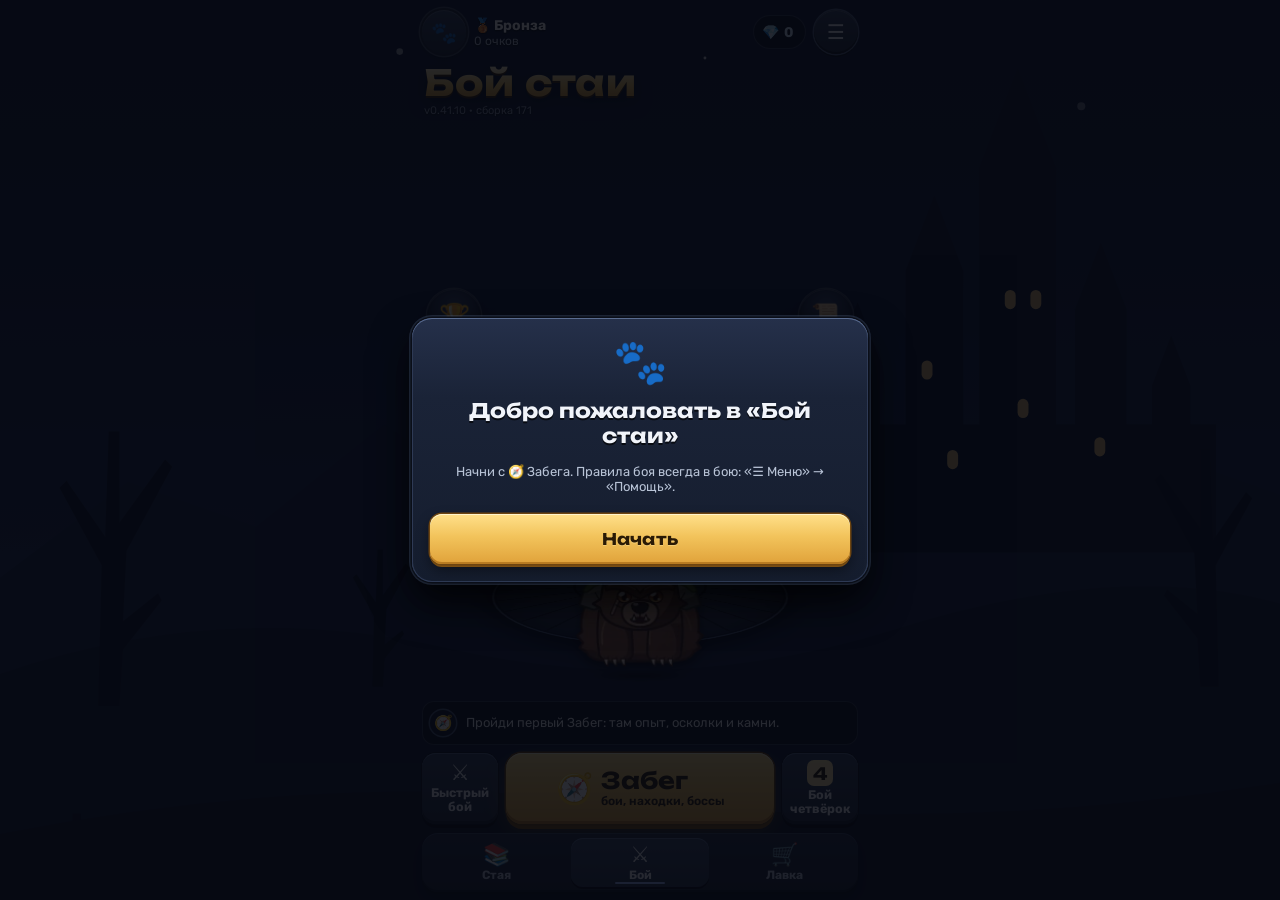
==== docs/index.html @ db169148 "Deploy 0.41.10 · сборка 171: battle without lag, normal tile proportions, no step plate (tap the cre" ====
<!doctype html>
<html lang="ru">
<head>
<meta charset="utf-8">
<meta name="viewport" content="width=device-width, initial-scale=1">
<title>Бой стаи</title>
<meta name="apple-mobile-web-app-capable" content="yes">
<meta name="mobile-web-app-capable" content="yes">
<meta name="apple-mobile-web-app-status-bar-style" content="black">
<meta name="apple-mobile-web-app-title" content="Бой стаи">
<meta name="theme-color" content="#16233a">
<link rel="apple-touch-icon" href="apple-touch-icon.png">
<link rel="manifest" href="manifest.webmanifest">
</head>
<body>
<title>Бой стаи</title>
<link rel="preconnect" href="https://fonts.googleapis.com">
<link rel="stylesheet" href="https://fonts.googleapis.com/css2?family=Unbounded:wght@500;700&family=Rubik:wght@400;500;600&display=swap">
<style>
/* Layout: one phone-width column; enemy grid on top, yours below, hand and actions at the bottom */
:root{
  --bg:#131C28; --panel:#1A2535; --panel2:#223047; --line:#2F3F58;
  --fg:#EDEFF2; --mut:#9AA3AE; --gold:#E9C46A; --gold-ink:#2A2110;
  --fire:#F0603A; --water:#3A8CF5; --earth:#B98A4E; --air:#8FD8F2; --light:#F7CF5A; --dark:#8A4DF0; --nature:#E6E0D0; --zap:#E2295F;
  --enemy:#D0606F; --ally:#5FB38E; --hit:#FF6B5B; --heal:#7EE08A; --plan:#E9C46A;
  --display:"Unbounded","Rubik",system-ui,sans-serif;
  --body:"Rubik",system-ui,-apple-system,"Segoe UI",sans-serif;
  color-scheme:dark;
}
html,body{background:var(--bg);color:var(--fg)}
body{font-family:var(--body);font-size:14px;padding-inline:12px;padding-block:10px 24px}
#app{max-width:460px;margin:0 auto;display:flex;flex-direction:column;gap:8px}
button{font:inherit;color:inherit;background:none;border:0;cursor:pointer;-webkit-tap-highlight-color:transparent}
button:focus-visible{outline:2px solid var(--gold);outline-offset:2px}
.top{display:flex;align-items:center;justify-content:space-between;gap:8px}
.title{font-family:var(--display);font-weight:700;font-size:17px;letter-spacing:.02em}
.pill{padding:6px 10px;border-radius:999px;background:var(--panel2);font-size:12px;color:var(--mut)}
.pill.on{background:var(--gold);color:var(--gold-ink);font-weight:600}
.modes{display:flex;gap:6px;flex-wrap:wrap}
.status{display:flex;justify-content:space-between;align-items:center;gap:8px;font-size:13px;color:var(--mut)}
.status b{color:var(--fg);font-weight:600}
.side-bar{display:flex;justify-content:space-between;align-items:center;gap:8px}
.side-name{font-size:12px;text-transform:uppercase;letter-spacing:.08em;color:var(--mut)}
.pool{display:flex;gap:4px;flex-wrap:wrap;justify-content:flex-end;min-width:0}.side-bar .pool .chip{gap:1px;font-size:12px}
.chip{display:inline-flex;align-items:center;gap:3px;font-variant-numeric:tabular-nums;font-weight:600;font-size:13px}

   .d-a{background:var(--air)}
.ei.ei-r{border-radius:50%;transform:scale(.72);background:conic-gradient(var(--fire) 0 12.5%,var(--light) 0 25%,var(--earth) 0 37.5%,var(--nature) 0 50%,var(--air) 0 62.5%,var(--water) 0 75%,var(--dark) 0 87.5%,var(--zap) 0)}

.grid{display:grid;grid-template-columns:repeat(5,1fr);gap:4px;padding:6px;border-radius:12px;background:var(--panel)}
.cell{position:relative;aspect-ratio:1/var(--asp,.9);border-radius:8px;background:var(--panel2);display:flex;align-items:center;justify-content:center;border:1px solid transparent;overflow:hidden}
.cell.valid{border-color:color-mix(in srgb,var(--gold) 60%,transparent)}
.cell.prev{background:color-mix(in srgb,var(--gold) 28%,var(--panel2))}
.cell.planned{box-shadow:inset 0 0 0 2px var(--plan)}
.cell.dest{background:color-mix(in srgb,var(--ally) 30%,var(--panel2));border-color:var(--ally)}
.cell.fl-hit{background:color-mix(in srgb,var(--hit) 55%,var(--panel2))}
.cell.fl-good{background:color-mix(in srgb,var(--heal) 40%,var(--panel2))}
.cell.fl-move{background:color-mix(in srgb,var(--air) 35%,var(--panel2))}
.pns{position:absolute;top:2px;left:2px;display:flex;gap:1px;z-index:3;pointer-events:none}.pn{min-width:13px;height:13px;border-radius:7px;background:var(--gold);color:#131C28;font-size:9px;font-weight:800;line-height:13px;text-align:center;box-shadow:0 1px 2px #0008}
.pet{display:flex;flex-direction:column;align-items:center;gap:2px;width:100%;padding:2px}
.av{width:32px;height:32px;border-radius:50%;display:flex;align-items:center;justify-content:center;font-size:19px;line-height:1;border:2px solid transparent}

.cell.sel .av{box-shadow:0 0 0 3px var(--gold)}
.pname{font-size:9px;color:var(--mut);white-space:nowrap;line-height:1}
.hp{width:86%;height:5px;border-radius:3px;background:#0C121B;overflow:hidden}
.hp i{display:block;height:100%;background:var(--ally)}
.enemyg .hp i{background:var(--enemy)}
.hpn{font-size:9px;font-variant-numeric:tabular-nums;line-height:1}

.bd{font-size:9px;font-weight:700;padding:0 3px;border-radius:4px}
.bd.st{background:#2A2F45;padding:0 1px}
.bd.au{background:#3E5A4C;color:#CFEFDD}
.bd.sh{background:#5A6C86} .bd.fr{background:#7FC3E8;color:#0C1A26}
.grid{background:radial-gradient(120% 90% at 50% 0%,#1F3A2E 0%,var(--panel) 70%)}
.grid.enemyg{background:radial-gradient(120% 90% at 50% 100%,#3A2230 0%,var(--panel) 70%)}
.cell{background:radial-gradient(90% 80% at 50% 35%,#26354A 0%,var(--panel2) 75%)}
.cell .av{box-shadow:0 3px 0 #0006;animation:bob 2.4s ease-in-out infinite}
@keyframes bob{0%,100%{transform:translateY(0)}50%{transform:translateY(-2px)}}
.cell .av.shd{box-shadow:0 0 0 3px #7FB8FF88,0 0 10px 2px #7FB8FF66,0 3px 0 #0006}
.cell .av.frz{filter:saturate(.4) brightness(1.15);box-shadow:0 0 0 3px #BFE8FF,0 0 12px #BFE8FFAA}
.cell.shk{animation:shk .35s ease-in-out}
@keyframes shk{0%,100%{transform:translateX(0)}20%{transform:translateX(-4px)}40%{transform:translateX(4px)}60%{transform:translateX(-3px)}80%{transform:translateX(2px)}}
.trap{animation:tp 1.4s ease-in-out infinite}
@keyframes tp{0%,100%{opacity:.75;transform:scale(1)}50%{opacity:1;transform:scale(1.18)}}
.card:not(.dis):not(.pl):not(.burned){box-shadow:0 0 0 1px color-mix(in srgb,var(--pc) 35%,transparent),0 4px 10px #0005}
.card.new{animation:cin .35s ease-out backwards}
@keyframes cin{from{transform:translateY(24px) scale(.85);opacity:0}}
#fxl{position:fixed;inset:0;pointer-events:none;z-index:30;overflow:hidden}
#fxl .fx-pj{position:absolute;width:14px;height:14px;margin:-7px 0 0 -7px;border-radius:50%;box-shadow:0 0 10px 4px currentColor;background:#fff}
#fxl .fx-num{position:absolute;transform:translate(-50%,-50%);font:800 22px var(--display,sans-serif);text-shadow:0 2px 0 #000,0 0 6px #000}
#fxl .fx-pt{position:absolute;width:6px;height:6px;margin:-3px 0 0 -3px;border-radius:50%}
#fxl .ban{position:absolute;left:50%;top:38%;transform:translate(-50%,-50%);padding:8px 14px;border-radius:12px;background:#131C28EE;border:1px solid var(--line);font-weight:700;font-size:15px;white-space:nowrap;display:flex;gap:6px;align-items:center}
#fxl .ban.op{border-color:var(--enemy)}#fxl .ban.me{border-color:var(--ally)}
#fxl .fx-gh{position:absolute;transform:translate(-50%,-50%);font-size:26px}
.cell.big{aspect-ratio:auto}.cell.big .av{width:72px;height:72px;font-size:46px}.cell.big .hp{width:70%}
.weak{position:absolute;transform:translate(-50%,-50%);font-size:22px;color:#FFD36B;text-shadow:0 0 8px #FFB000,0 0 2px #000;animation:tp 1.2s ease-in-out infinite;pointer-events:none}
/* 0.32.1: the preview sits at the top as a chip, so the health bar under it stays readable */
.fx{position:absolute;top:3px;left:50%;transform:translateX(-50%);white-space:nowrap;text-align:center;font-weight:700;font-size:11px;line-height:15px;padding:0 4px;border-radius:8px;background:#131C28E0;z-index:4;pointer-events:none}
.fx.bad{color:#FFB0A6} .fx.good{color:var(--heal)} .fx.info{color:var(--fg)}
.front{text-align:center;font-size:10px;letter-spacing:.14em;text-transform:uppercase;color:var(--mut)}
.hand{display:grid;grid-template-columns:repeat(5,1fr);gap:5px}
.hand.wide{grid-template-columns:repeat(4,1fr)}
.cell,.card{-webkit-touch-callout:none}
.cell{touch-action:pan-y}.cell.drg{touch-action:none}
.cell.lt{border-top:2px solid #5FD39A}.cell.lb{border-bottom:2px solid #5FD39A}.cell.ll{border-left:2px solid #5FD39A}.cell.lr{border-right:2px solid #5FD39A}
.legend{display:flex;flex-wrap:wrap;gap:4px 10px;font-size:11px;color:var(--mut,#9AA3AE);padding:2px 4px}.legend b{color:#CFEFDD;font-weight:700}
.card{position:relative;display:flex;flex-direction:column;gap:3px;text-align:left;padding:5px 5px 6px;border-radius:9px;background:var(--panel2);border:1px solid var(--line);border-top:3px solid var(--pc);min-height:128px;min-width:0;touch-action:none;user-select:none;-webkit-user-select:none}
.ghost{position:fixed;left:0;top:0;pointer-events:none;z-index:20;opacity:.95;box-shadow:0 10px 24px #000a}
.c-top{display:flex;justify-content:space-between;align-items:center;gap:2px}

.shape{display:inline-grid;grid-template-columns:repeat(3,5px);gap:1px;flex:none}.shape i{width:5px;height:5px;background:#3A4B66;border-radius:1px}.shape i.b{background:var(--hit)}.shape i.g{background:var(--heal)}.shape.m5{grid-template-columns:repeat(5,5px)}.shape.m5 i{width:5px;height:5px}.shape i.o{background:#EDEFF2}.shape i.bf,.mgrid i.bf{background:var(--hit);opacity:.35}
.ei{display:inline-block;width:15px;height:15px;background-size:contain;background-repeat:no-repeat;background-position:center;vertical-align:middle;flex:none}.ei.sm{width:11px;height:11px}.ei-l{background-image:url([data-uri])}.ei-d{background-image:url([data-uri])}.ei-n{background-image:url([data-uri])}.ei-z{background-image:url([data-uri])}.ei-l::before,.ei-d::before,.ei-n::before,.ei-z::before{display:block;font-size:12px;line-height:15px;text-align:center}.ei.sm::before{font-size:9px;line-height:11px}
.ei-f{background-image:url([data-uri])}
.ei-w{background-image:url([data-uri])}
.ei-e{background-image:url([data-uri])}
.ei-a{background-image:url([data-uri])}
.burnzone{border:1.5px dashed var(--line);border-radius:12px;padding:22px 10px;font-size:13px!important;text-align:center;font-size:12px;color:var(--mut)}
.burnfix{position:fixed;left:0;right:0;bottom:0;height:120px;z-index:40;display:flex;align-items:center;justify-content:center;gap:6px;font-size:15px;font-weight:700;color:var(--gold);background:color-mix(in srgb,var(--bg) 88%,transparent);border-top:2px dashed var(--gold);pointer-events:none}
.burnfix.hit{background:color-mix(in srgb,var(--gold) 28%,var(--bg));color:#fff;border-top-style:solid}
.burnfix[hidden]{display:none}
.burnzone.over{border-color:var(--gold);color:var(--gold);background:color-mix(in srgb,var(--gold) 10%,transparent)}
.card.burned{opacity:.45;border-style:dashed}
.burntag{position:absolute;top:-7px;right:-3px;font-size:9px;font-weight:700;padding:1px 4px;border-radius:5px;background:var(--gold);color:var(--gold-ink)}
.trap{position:absolute;bottom:2px;left:3px;font-size:11px;font-weight:700;color:var(--gold)}
.sil{position:absolute;inset:0;display:flex;align-items:center;justify-content:center;font-size:24px;opacity:.4;pointer-events:none}
.sil.pl{opacity:.55}
.cell.ghostc{outline:2px dashed var(--ally);outline-offset:-3px}
.cell.prev.dest{background:color-mix(in srgb,var(--ally) 55%,var(--panel2))}
.hot{position:fixed;left:0;top:0;width:20px;height:20px;margin:-10px 0 0 -10px;border:2px solid var(--gold);border-radius:50%;pointer-events:none;z-index:21;box-shadow:0 0 0 2px #0008}
.ghost{transform-origin:center}




.bigcard{border-top:4px solid var(--pc)}
.pk{display:grid;grid-template-columns:repeat(4,1fr);gap:6px}
.pt{position:relative;background:var(--panel2);border-radius:12px;padding:8px 2px 6px;text-align:center;border:2px solid transparent;display:flex;flex-direction:column;align-items:center;gap:3px;font-size:11px}
.pt.on{border-color:var(--gold)}
.pt .em{font-size:30px;line-height:1}.pt .num{position:absolute;top:3px;left:6px;font-weight:700;color:var(--gold)}
.pcard{background:var(--panel2);border-radius:10px;padding:7px 9px;margin-top:6px;border-left:3px solid var(--pc)}
.pcard .h{display:flex;justify-content:space-between;align-items:center;gap:6px;font-weight:700}
.mgrid{display:grid;gap:3px;max-width:220px}
.mgrid i{aspect-ratio:1;border-radius:4px;background:var(--bg)}
.mgrid i.b{background:var(--hit)}.mgrid i.f{outline:1px solid var(--line)}
.sec{display:flex;flex-direction:column;gap:4px;padding:8px 10px;border-radius:10px;background:var(--panel2)}
.sec h4{margin:0;font-size:12px;text-transform:uppercase;letter-spacing:.08em;color:var(--mut);font-weight:600}
.ei.rr{width:14px;height:14px;margin:0 1px}
.ei.rg{width:13px;height:13px;margin:0 1px}
.c-cost{gap:2px;align-items:center}
.piles{display:flex;gap:6px;align-items:center;flex-wrap:wrap}
.pilegrid{grid-template-columns:repeat(4,1fr)}

body{user-select:none;-webkit-user-select:none}
.card.selc{border-color:var(--gold);background:color-mix(in srgb,var(--gold) 14%,var(--panel2))}
.card.pl{border-color:var(--plan);opacity:.75}
.card.dis{opacity:.38}

.c-cost{display:flex;gap:3px;flex-wrap:wrap;font-size:10px}




.badge{position:absolute;top:-6px;right:-4px;width:18px;height:18px;border-radius:50%;background:var(--plan);color:var(--gold-ink);font-size:11px;font-weight:700;display:flex;align-items:center;justify-content:center}
.detail{background:var(--panel);border-radius:10px;padding:9px 11px;min-height:58px;font-size:13px;line-height:1.4}
.detail h3{margin:0 0 3px;font-size:13px;font-weight:600;display:flex;gap:8px;align-items:center;flex-wrap:wrap}
.m,.detail .m{color:var(--mut)}
.acts{display:flex;gap:8px}
.btn{flex:1;padding:12px;border-radius:12px;background:var(--panel2);font-weight:600}
.btn.main{background:var(--gold);color:var(--gold-ink);font-family:var(--display);font-size:14px}
.btn:disabled{opacity:.45;cursor:default}
.log{background:var(--panel2);border-radius:10px;padding:8px 11px;font-size:13px;line-height:1.55;color:var(--mut);max-height:60vh;overflow:auto}
.log b{color:var(--fg);font-weight:500}
.log .me{color:#BFE6D2} .log .op{color:#F2B9C0}
.over{position:fixed;inset:0;background:color-mix(in srgb,var(--bg) 82%,transparent);display:flex;align-items:center;justify-content:center;padding:16px;z-index:5}
.box{background:var(--panel);border-radius:16px;padding:18px;max-width:420px;width:100%;display:flex;flex-direction:column;gap:10px;max-height:90%;overflow:auto}
.box h2{margin:0;font-family:var(--display);font-size:20px}
.box ul{margin:0;padding-left:18px;line-height:1.5;color:var(--mut)}
.box li b{color:var(--fg);font-weight:500}
@media (prefers-reduced-motion:reduce){*{transition:none!important}}

/* v26 animations + field */
.em{display:inline-block;transform-origin:50% 85%;animation:br 2.6s ease-in-out infinite;will-change:transform}
@keyframes br{0%,100%{transform:scale(1,1)}50%{transform:scale(1.06,.94)}}
@keyframes sw{0%,100%{transform:rotate(-5deg)}50%{transform:rotate(5deg)}}
@keyframes fl{0%,100%{transform:translateY(1px)}50%{transform:translateY(-3px) rotate(3deg)}}
@keyframes fli{0%,100%{transform:scale(1)}40%{transform:scale(1.07,.95)}}
.av.low .em{animation-duration:1.1s;filter:saturate(.7)}
.av.slw .em{animation-duration:6s}
.av.stn .em{animation:dz 1s linear infinite}
@keyframes dz{0%{transform:rotate(-12deg)}50%{transform:rotate(12deg)}100%{transform:rotate(-12deg)}}
.av.stn::after{content:'💫';position:absolute;top:-10px;font-size:11px;animation:orb 1.2s linear infinite}
@keyframes orb{from{transform:rotate(0) translateX(12px) rotate(0)}to{transform:rotate(360deg) translateX(12px) rotate(-360deg)}}
.av{position:relative}
.av.frz .em,.av.dead .em{animation:none}
.av.hurt .em{animation:hurt .45s ease-out}
@keyframes hurt{0%{transform:scale(1.25,.75);filter:brightness(2.2) saturate(0)}40%{transform:scale(.9,1.1);filter:sepia(1) saturate(6) hue-rotate(-40deg)}100%{transform:none;filter:none}}
.av.glad .em{animation:glad .6s ease-out}
@keyframes glad{0%{transform:translateY(0)}35%{transform:translateY(-7px) scale(1.1)}70%{transform:translateY(0) scale(.95,1.05)}100%{transform:none}}
.av.glad{box-shadow:0 0 0 3px #7EE08A88,0 0 12px #7EE08A88}
/* field: chess-like tiles, terrain glow */
.grid{position:relative;border:1px solid #2B3B52;box-shadow:inset 0 0 30px #0007}
.grid:not(.enemyg){background:radial-gradient(130% 100% at 50% 0%,#24493A 0%,#18301F 45%,#121D26 100%)}
.grid.enemyg{background:radial-gradient(130% 100% at 50% 100%,#4A2A3C 0%,#2A1A2C 45%,#121D26 100%)}
.grid .cell{background:linear-gradient(160deg,#ffffff10,#00000018),#1E2D40;box-shadow:inset 0 -3px 0 #0005,inset 0 1px 0 #ffffff12}
.grid:not(.enemyg) .cell.dk{background:linear-gradient(160deg,#ffffff0c,#00000020),#192A2C}
.grid.enemyg .cell.dk{background:linear-gradient(160deg,#ffffff0c,#00000020),#291F33}
.grid .cell.dest{background:color-mix(in srgb,var(--ally) 30%,#1E2D40)}
.grid .cell.prev{background:color-mix(in srgb,var(--gold) 30%,#1E2D40)}
.grid .cell.fl-hit{background:color-mix(in srgb,var(--hit) 55%,#1E2D40)}
.grid .cell.fl-good{background:color-mix(in srgb,var(--heal) 40%,#1E2D40)}
.grid .cell.fl-move{background:color-mix(in srgb,var(--air) 35%,#1E2D40)}
.grid .cell .av{box-shadow:0 4px 0 #0006,0 6px 10px #0005}
.cell .shadow{position:absolute;bottom:22%;width:26px;height:6px;border-radius:50%;background:#0006;filter:blur(1px)}
.front{position:relative;height:28px;display:flex;align-items:center;justify-content:center}
.front::before{content:'';position:absolute;left:4%;right:4%;top:50%;height:2px;background:linear-gradient(90deg,transparent,#E9C46A88,#E9C46A,#E9C46A88,transparent);box-shadow:0 0 8px #E9C46A88}
.front span{position:relative;background:var(--bg);padding:0 8px}
.front.q{height:28px;padding:0}
.qs{position:relative;display:flex;gap:4px;overflow-x:auto;scrollbar-width:none;width:100%;padding:3px 4%;box-sizing:border-box}
.qs::-webkit-scrollbar{display:none}.qs>:first-child{margin-left:auto}.qs>:last-child{margin-right:auto}
.qc{flex:none;display:inline-flex;align-items:center;gap:2px;height:20px;padding:0 7px 0 5px;border-radius:10px;background:var(--panel);border:1px solid var(--ally);font-size:11px;letter-spacing:0;text-transform:none;color:var(--fg);white-space:nowrap;transition:opacity .25s}
.qc.op{border-color:var(--enemy)}.qc b{font-size:9px;color:var(--mut);font-weight:600;margin-right:1px}.qc i{font-style:normal}
.qc.dn,.qc.mv{padding:0 5px;font-size:10px}.qc.dn{background:var(--bg);border-style:dashed}
.qc.done{opacity:.3}.qc.cur{border-color:var(--gold);box-shadow:0 0 8px #E9C46Aaa;background:var(--panel2)}

@keyframes mote{0%{opacity:0;transform:translate(0,0)}20%{opacity:.9}80%{opacity:.7}100%{opacity:0;transform:translate(14px,-40px)}}

.tm{display:flex;gap:6px;align-items:center;margin:6px 0}.ts{width:44px;height:44px;border-radius:12px;background:var(--panel2);border:2px solid var(--line);display:flex;align-items:center;justify-content:center;font-size:24px}.ts.empty{color:var(--mut);font-size:16px}
.flt{display:flex;flex-direction:column;gap:5px;margin:8px 0}.pill.sm{padding:4px 8px;font-size:11px}
.pk{grid-template-columns:repeat(5,1fr)!important;gap:5px!important}.pt{padding:6px 1px 4px!important;font-size:10px!important}.pt .em{font-size:26px!important}.pnm{white-space:nowrap;font-size:10px;letter-spacing:-.02em;max-width:100%;overflow:hidden}

.grid.field::before{content:'';position:absolute;inset:0;pointer-events:none;border-radius:inherit;z-index:0;background:radial-gradient(40% 55% at 20% 30%,#9FE0B514,transparent 70%),radial-gradient(35% 50% at 80% 70%,#FFE9A812,transparent 70%);animation:amb 9s ease-in-out infinite alternate;will-change:opacity}
.grid.enemyg.field::before{background:radial-gradient(40% 55% at 25% 65%,#E2A6FF12,transparent 70%),radial-gradient(35% 50% at 75% 25%,#FFB0D010,transparent 70%);}
@keyframes amb{from{opacity:.45}to{opacity:1}}
.menu{display:flex;flex-direction:column;gap:8px;margin-top:8px}.mi{display:flex;gap:12px;align-items:center;text-align:left;padding:12px;border-radius:14px;background:var(--panel);border:1px solid var(--line)}.mi.main{background:color-mix(in srgb,var(--gold) 16%,var(--panel));border-color:var(--gold)}.mi b{display:block;font-size:15px;margin-bottom:2px}.mi .m{font-size:12px}.mic{font-size:28px}
.draft{display:flex;gap:10px;align-items:center;text-align:left;width:100%;padding:10px;border-radius:12px;background:var(--panel2);margin-top:6px;border:1px solid var(--line)}
.fbar{font-size:12px;padding:6px 8px;border-radius:10px;background:#2A2236;border:1px solid #4A3A5C}
.over .acts{display:flex;gap:8px;justify-content:center}
.lvb{position:absolute;top:3px;right:4px;font-size:9px;font-weight:700;color:#131C28;border-radius:6px;padding:0 4px}.modes.scr{flex-wrap:nowrap;overflow-x:auto;scrollbar-width:none;-webkit-overflow-scrolling:touch;padding-bottom:2px}.modes.scr::-webkit-scrollbar{display:none}.modes.scr .pill{white-space:nowrap;flex:none}
.acts.stk{position:sticky;bottom:0;padding:8px 0 4px;background:linear-gradient(to top,var(--bg) 70%,transparent);z-index:5}

/* v30: pets fit inside cells and animate without clipping */
.grid .cell{overflow:visible;min-width:0}.grid .cell .pet{min-width:0;overflow:visible}.grid .cell.occ{z-index:1}.grid .cell .pet{gap:1px;padding:0}.grid .cell .av{width:32px;height:32px}.grid .cell .hp{height:9px;width:80%}.grid .cell .hpn{position:relative;margin-top:-10px;font-size:8px;line-height:9px;font-weight:700;color:#fff;text-shadow:0 0 2px #000,0 0 2px #000}.grid .cell .pname{line-height:10px}

.pels{display:inline-flex;gap:1px}.pt .pels .ei.sm{width:14px;height:14px}
.ellg{display:grid;grid-template-columns:1fr 1fr;gap:4px 10px;font-size:13px}.ellg .ei{width:18px;height:18px;margin-right:3px}
.spdp{display:inline-block;padding:0 6px;border-radius:8px;background:#0006;color:#EDEFF2;font-weight:700;font-size:11px;line-height:16px;margin-right:4px;white-space:nowrap}
.detail.pinfo{position:fixed;left:12px;right:12px;bottom:12px;z-index:6;max-width:420px;margin:0 auto;box-shadow:0 6px 24px #000a;border:1px solid #2B3B52;font-size:13px}
.grid.field .cell .pname{display:none}

.tbar{display:flex;align-items:center;gap:8px;justify-content:space-between;margin:6px 0}.tbar .tm{margin:0}.tside{display:flex;flex-direction:column;gap:4px;align-items:stretch}
.ts{position:relative}.ts .tx{position:absolute;top:-6px;right:-6px;width:18px;height:18px;border-radius:50%;background:#3A4656;color:#EDEFF2;font-size:10px;line-height:18px;text-align:center;border:1px solid #131C28}
.pt{cursor:pointer}.pt .qt{position:absolute;top:2px;right:2px;width:22px;height:22px;border-radius:50%;border:0;background:#2A3748;color:#EDEFF2;font-size:14px;line-height:22px;padding:0}.pt .qt.on{background:var(--gold);color:#131C28}.pt .qt:disabled{opacity:.25}
.pt .lvb{left:4px;right:auto}
.psheet{max-height:86vh;padding-bottom:0}.psh{display:flex;gap:12px;align-items:center}.psh h2{margin:0}.pbig{font-size:44px;line-height:1}
.box>*{flex-shrink:0}.dkp{margin-top:4px;font-size:14px}.dkl{display:grid;grid-template-columns:1fr 1fr;gap:6px}.dkl .pcard{font-size:11px;padding:6px 7px;margin:0}.dkl .pcard .m{display:none}.dkl .pcard .h{font-size:12px}.bal{display:flex;gap:6px;align-items:center;flex-wrap:wrap;margin-top:4px}.bal>span:first-child{width:84px}.pels .ei{margin:0 -1px}

/* v31: compact battle UI */
.hand{display:flex!important;gap:5px;overflow-x:auto;scrollbar-width:none;-webkit-overflow-scrolling:touch;scroll-snap-type:x proximity;padding-bottom:2px}
.hand::-webkit-scrollbar{display:none}
.hand>.card{flex:0 0 calc((100% - 20px)/5);scroll-snap-align:start}
.hand.scr>.card{flex-basis:calc((100% - 20px)/5.4);touch-action:pan-x}
.grid .cell.prev{background:color-mix(in srgb,var(--gold) 34%,#1E2D40)!important}
.grid .cell.dest{background:color-mix(in srgb,var(--ally) 34%,#1E2D40)!important}
.grid .cell.fl-hit{background:color-mix(in srgb,var(--hit) 55%,#1E2D40)!important}
.grid .cell.fl-good{background:color-mix(in srgb,var(--heal) 40%,#1E2D40)!important}
.grid .cell.fl-move{background:color-mix(in srgb,var(--air) 35%,#1E2D40)!important}
.hintbox .legend{font-size:13px}.hintbox h3{margin:6px 0 2px;font-size:14px}

/* v36: mini hand + expandable hand sheet */
.hand.mini>.card{min-height:0;height:66px;padding:4px 4px 3px;gap:2px}
.hand.mini .c-cost{display:flex;gap:1px;flex-wrap:nowrap;min-height:15px}




.c-bn{white-space:nowrap;font-weight:700;display:inline-flex;align-items:center;gap:1px}.c-bn .ei{width:13px;height:13px}
.c-bs{font-size:9px;line-height:1.1;color:var(--mut)}
.hs-back{position:fixed;inset:0;background:#0007;z-index:8}
.hsheet{position:fixed;left:0;right:0;bottom:0;z-index:9;max-width:520px;margin:0 auto;background:var(--panel);border-radius:16px 16px 0 0;border-top:1px solid #2B3B52;box-shadow:0 -10px 30px #000a;padding:10px 10px 0;max-height:78vh;overflow:auto;transition:opacity .12s}
.hs-top{display:flex;align-items:center;gap:8px;margin-bottom:8px}.hs-top .m{flex:1}
.hgrid{display:grid;grid-template-columns:repeat(3,1fr);gap:8px}
.hgrid .card{min-height:150px;padding:7px 7px 8px}.hgrid .c-bs{font-size:10px}
.hs-bot{position:sticky;bottom:0;margin:10px -10px 0;padding:8px 10px 10px;display:flex;gap:8px;align-items:stretch;background:linear-gradient(to top,#121A25 80%,transparent)}.hs-burn{flex:1;height:52px;display:flex;align-items:center;justify-content:center;font-weight:700;color:var(--mut);border:1.5px dashed #3A4656;border-radius:12px}.hs-go{flex:0 0 38%;margin:0}
.hs-pool{display:flex;flex-wrap:wrap;gap:4px 8px;justify-content:center;margin:-2px 0 8px;padding:5px 6px;border-radius:10px;background:#0005}.hs-pool .chip{font-size:14px;gap:2px}.hs-pool .ei{width:17px;height:17px}
body.dragging .hsheet,body.dragging .hs-back{opacity:0;pointer-events:none}

/* 0.4.2: family badges */
.fmb{position:absolute;left:-6px;bottom:-5px;width:18px;height:18px;border-radius:50%;background:#131C28;border:1px solid #3A4656;font-size:11px;line-height:16px;text-align:center;filter:grayscale(.6);opacity:.85}
/* 0.7.0 */
.pt .clb{position:absolute;right:-6px;bottom:-5px;width:18px;height:18px;border-radius:50%;background:#131C28;border:1px solid #3A4656;font-size:10px;line-height:16px;text-align:center;opacity:.9}
.ts .clb{position:absolute;right:-4px;bottom:-4px;width:18px;height:18px;border-radius:50%;background:#131C28;border:1px solid #3A4656;font-size:10px;line-height:16px;text-align:center}
.nup{color:var(--heal)}.ndn{color:#FFB0A6}
.hpc{display:inline-block;margin-left:2px;padding:0 4px;border-radius:7px;background:#5A1F27;color:#FFC9C2;font-size:10px;font-weight:700;line-height:14px}
.av.ghst{opacity:.5;filter:grayscale(.7) brightness(1.3)}
#fxl .fx-out{position:absolute;transform:translate(-50%,-50%);padding:3px 8px;border-radius:8px;background:var(--panel2);border:1px dashed #FF7A6A;color:#FFC9C2;font-size:12px;font-weight:700;white-space:nowrap;z-index:5}
.fmb.on{border-color:var(--gold);filter:none;opacity:1;box-shadow:0 0 5px #FFD86A88}
.ts .fmb{left:-4px;bottom:-4px;width:18px;height:18px;font-size:11px;line-height:16px}

.pt .pels{align-items:center}


.grid{contain:layout style}.hand{contain:layout style}

/* 0.5.0: pick tiles */
.pk .pt{padding:7px 2px 6px!important;gap:3px;border:1.5px solid #ffffff10;background:linear-gradient(180deg,#1F2B3B,#18222F)}
.pk .pt.on{border-color:var(--gold);background:linear-gradient(180deg,#2C3240,#1E2530)}
.pt-av{position:relative;width:40px;height:40px;border-radius:50%;display:flex;align-items:center;justify-content:center;font-size:25px;line-height:1}
.pt-av .lvb{position:absolute;top:auto;bottom:-3px;right:-6px;left:auto}


.pk .pt .qt{top:3px;right:3px;width:20px;height:20px;line-height:20px;font-size:13px}
.pk .pnm{font-weight:600;color:var(--fg)}
.pk .pels{min-height:14px}
/* 0.5.0: mini hand cards */
.hand.mini>.card.mini{height:76px;min-height:0;padding:0;gap:0;display:block;border-radius:10px;border:1px solid #ffffff14;border-top:0;background:linear-gradient(180deg,color-mix(in srgb,var(--pc) 34%,#1A2433) 0%,#1A2433 62%,#141C28 100%);overflow:visible}
.card.mini .mc-spd,.card.bc .mc-spd{position:absolute;top:3px;left:3px;font-size:9.5px;font-weight:700;color:#EDEFF2;background:#0009;border-radius:7px;padding:0 4px;line-height:15px;white-space:nowrap}
.card.mini .mc-cost{position:absolute;top:2px;right:2px;display:flex;gap:1px;background:#0009;border-radius:9px;padding:1px}
.card.mini .mc-cost .rr{width:13px;height:13px;margin:0}
.mc-ic{position:absolute;left:0;right:0;top:20px;text-align:center;font-size:24px;line-height:1}
.mc-nm{position:absolute;left:0;right:0;bottom:0;height:20px;display:flex;align-items:center;justify-content:center;padding:0 3px;font-size:10px;font-weight:700;line-height:1;text-align:center;white-space:nowrap;background:#0006;border-radius:0 0 10px 10px;letter-spacing:-.01em}
.c0{font-size:9px;font-weight:700;color:#9AA3AE;padding:0 4px;line-height:13px}
.card.mini .badge{top:auto;bottom:14px;right:-5px}
.card.mini .burntag{top:auto;bottom:16px;right:-3px}
.card.mini.selc{box-shadow:0 0 0 2px var(--gold)!important}
/* 0.5.0: big cards in hand sheet */
.hgrid .card.bc{min-height:178px;padding:0;gap:0;border-radius:12px;border:1px solid #ffffff14;border-top:0;background:linear-gradient(180deg,color-mix(in srgb,var(--pc) 30%,#1A2433) 0%,#1A2433 45%,#151D29 100%);display:flex;flex-direction:column;align-items:stretch;text-align:center}
.bc-h{height:22px;position:relative}.bc-cost{position:absolute;top:3px;right:3px;display:flex;gap:1px;background:#0009;border-radius:9px;padding:1px 2px}
.bc-art{display:flex;align-items:center;justify-content:center;gap:8px;margin:2px 0 4px}
.bc-ic{width:42px;height:42px;border-radius:50%;display:flex;align-items:center;justify-content:center;font-size:27px;background:#0005;box-shadow:inset 0 0 0 1.5px color-mix(in srgb,var(--pc) 60%,transparent)}
.bc-ar .shape{transform:scale(1.25);transform-origin:center}
.bc-nm{font-size:13px;font-weight:700;line-height:1.1;padding:0 5px;white-space:nowrap}
.bc-tx{font-size:11px;line-height:1.2;color:var(--fg);padding:3px 6px 6px;flex:1}
.bc-f{display:flex;align-items:center;justify-content:center;gap:5px;flex-wrap:wrap;padding:5px 5px 6px;background:#0006;border-radius:0 0 12px 12px;border-top:1px dashed #ffffff18;font-size:10px}
.hgrid{gap:8px 7px}
.hsheet{background:#121A25;border-top:1px solid #2B3B52}
.hs-top b{font-size:16px}

/* 0.5.0 perf: fireflies as one pseudo-element per grid instead of 10 animated nodes per render */
.grid.field::after{content:'';position:absolute;inset:0;pointer-events:none;border-radius:inherit;background:radial-gradient(2px 2px at 12% 70%,#FFF3B0,transparent),radial-gradient(2px 2px at 34% 38%,#FFF3B0cc,transparent),radial-gradient(2px 2px at 58% 82%,#FFF3B0aa,transparent),radial-gradient(2px 2px at 77% 30%,#FFF3B0,transparent),radial-gradient(2px 2px at 90% 64%,#FFF3B0bb,transparent);animation:ffly 7s ease-in-out infinite alternate;will-change:opacity,transform}
.grid.enemyg.field::after{background:radial-gradient(2px 2px at 18% 34%,#FFB0D0,transparent),radial-gradient(2px 2px at 41% 76%,#FFB0D0cc,transparent),radial-gradient(2px 2px at 66% 22%,#FFB0D0aa,transparent),radial-gradient(2px 2px at 84% 58%,#FFB0D0,transparent)}
@keyframes ffly{0%{opacity:.15;transform:translateY(4px)}50%{opacity:.9}100%{opacity:.3;transform:translateY(-6px)}}

/* 0.5.1: calmer element tints */
.pk .pt{background:linear-gradient(180deg,#1E2836 0%,#172030 70%)!important;border:1px solid #ffffff12!important}
.pk .pt.on{border:1.5px solid var(--gold)!important}
.pt-av{background:none!important;width:auto;height:34px;font-size:28px}
.av{background:#0E151Fcc!important;box-shadow:inset 0 0 0 1px #ffffff14,0 2px 4px #0006!important}
.cell.sel .av{box-shadow:0 0 0 2px var(--gold)!important}
.hand.mini>.card.mini{background:linear-gradient(180deg,color-mix(in srgb,var(--pc) 16%,#1A2433) 0%,#18212E 70%)!important;box-shadow:inset 0 2px 0 color-mix(in srgb,var(--pc) 75%,transparent)!important}
.hgrid .card.bc{background:linear-gradient(180deg,color-mix(in srgb,var(--pc) 14%,#1A2433) 0%,#17202C 60%)!important;box-shadow:inset 0 2px 0 color-mix(in srgb,var(--pc) 75%,transparent)!important}
.hand.mini>.card.mini.selc,.hgrid .card.bc.selc{box-shadow:inset 0 2px 0 var(--pc),0 0 0 2px var(--gold)!important}
.bc-ic{background:#0004;box-shadow:inset 0 0 0 1px color-mix(in srgb,var(--pc) 35%,transparent)}

/* 0.5.2 */
.mc-ic{top:17px!important;font-size:22px!important}
.mc-dg{position:absolute;right:3px;bottom:22px;display:inline-flex;align-items:center;gap:1px;font-size:9.5px;font-weight:700;color:#C9F2CF;background:#0008;border-radius:7px;padding:0 3px 0 2px;line-height:14px}
.mc-dg .ei{width:11px;height:11px}
.card.mini .badge{top:-6px!important;left:-5px!important;right:auto!important;bottom:auto!important}
.card.mini .burntag{top:-7px!important;left:-3px!important;right:auto!important;bottom:auto!important}
.pk .pt{overflow:visible}
.pk .pt .fmb,.ts .fmb{left:-6px;bottom:-6px;top:auto;width:20px;height:20px;font-size:11px;line-height:18px}
.c-bn .ei,.bc-f .ei{width:13px;height:13px}
.mc-cost,.bc-cost{align-items:center;padding:2px 3px!important}

/* 0.5.4: 4 pick tiles per row, bigger */
.pk{grid-template-columns:repeat(4,1fr)!important;gap:9px!important}
.pk .pt{padding:9px 3px 8px!important;gap:4px;border-radius:14px}
.pk .pt-av{height:46px;font-size:38px}
.pk .pnm{font-size:12.5px}
.pk .pt .pels .ei.sm{width:17px;height:17px}
.pk .pels{min-height:17px}
.pk .pt .qt{top:4px;right:4px;width:24px;height:24px;line-height:24px;font-size:15px}
.pk .pt .fmb{left:4px;bottom:4px;width:22px;height:22px;font-size:12px;line-height:20px;filter:none;opacity:1}
.pk .pt .clb{right:4px;bottom:4px;width:22px;height:22px;font-size:12px;line-height:20px}
.pk{grid-template-columns:repeat(4,minmax(0,1fr))!important}.pk .pnm{white-space:normal;line-height:1.1;overflow:visible}.pk .pt{padding-bottom:30px!important}

/* 0.5.5: discard-all button */
.hs-burn{font:inherit;font-weight:700;font-size:14px;background:transparent;cursor:pointer}
.hs-burn.on{color:var(--fg);border-color:#4A5A70;background:#ffffff08}

/* 0.6.0: effects and unplayable reasons */
.bd{display:inline-flex;align-items:center;gap:1px;height:14px;line-height:14px;font-size:9px;font-weight:800;padding:0 3px 0 2px;border-radius:7px;font-variant-numeric:tabular-nums}
.bd.ng{background:#3B1D27;color:#FFB4AA;box-shadow:inset 0 0 0 1px #E2295F80}
.bd.ps{background:#15362F;color:#A4EBCB;box-shadow:inset 0 0 0 1px #3FBF8F80}

.card.dis{opacity:1!important}
.card.dis>*:not(.why):not(.bc-art){opacity:.35}
.card.dis .bc-art>*:not(.bc-why){opacity:.35}
.card .why{position:absolute;left:50%;top:44%;transform:translate(-50%,-50%);display:inline-flex;align-items:center;gap:1px;min-width:26px;height:22px;justify-content:center;padding:0 5px;border-radius:11px;background:#1A0F16ee;box-shadow:inset 0 0 0 1.5px #E2295FAA,0 2px 6px #0008;font-size:12px;font-weight:800;color:#FFB4AA;z-index:3}
.card .why .ei{width:15px;height:15px}
.bc-art{position:relative}
.bc-why{position:absolute;left:50%;bottom:-2px;transform:translateX(-50%);white-space:nowrap;display:inline-flex;align-items:center;gap:3px;padding:2px 8px;border-radius:10px;background:#1A0F16f0;box-shadow:inset 0 0 0 1.5px #E2295FAA;font-size:12px;font-weight:700;color:#FFB4AA;z-index:3}
.bc-why .ei{width:15px;height:15px}
.mc-spd.sdn,.spdp.sdn{color:#FF9C8F!important}
.mc-spd.sup,.spdp.sup{color:#8EE8BE!important}
.mwhy{background:#3B1D27;color:#FFC2BA;border-radius:10px;padding:8px 10px;font-size:13px;box-shadow:inset 0 0 0 1px #E2295F66}
.mwhy .ei{width:15px;height:15px;vertical-align:-3px}
.fxr{display:flex;gap:8px;align-items:flex-start;padding:6px 8px;border-radius:10px;margin-top:5px;font-size:13px;line-height:1.3}
.fxr.ng{background:#3B1D2799;box-shadow:inset 3px 0 0 #E2295F}
.fxr.ps{background:#15362F99;box-shadow:inset 3px 0 0 #3FBF8F}
.fxr .fxi{font-size:17px;line-height:20px;width:22px;text-align:center;flex:none}
.fxr .m{font-size:12px}

/* 0.6.1: effects cheat sheet */
.fxnow{display:flex;align-items:center;gap:5px;flex-wrap:wrap;padding:4px 0;font-size:18px}
.fxnow .m{font-size:11px;min-width:30px}
.fxnow .bd{height:18px;line-height:18px;font-size:11px;padding:0 5px 0 3px;border-radius:9px}
/* 0.7.1: creatures drawn in code */
.cri{width:1.45em;height:1.45em;display:inline-block;vertical-align:middle;pointer-events:none;flex:none}
.crw{position:relative;display:inline-block;width:1.45em;height:1.45em;vertical-align:middle;flex:none;transform-origin:50% 90%;animation:crbr 3.4s ease-in-out infinite;animation-delay:var(--d,0s);will-change:transform}
.crw .cri{position:absolute;left:0;top:0;width:100%!important;height:100%!important;margin:0!important}
.av.art{background:transparent!important;box-shadow:none!important}
.crw.fl{animation-name:crfl;animation-duration:3s}
.crb{opacity:0;animation:crbl 5.2s linear infinite;animation-delay:var(--b,-1.3s)}
.crw.crl{animation:none}.crl .cra{display:block;width:100%;height:100%}
.av.frz .crl,.av.dead .crl{--ps:paused}
@keyframes crbr{0%,100%{transform:scale(1,1)}50%{transform:scale(1.018,1.04)}}
@keyframes crfl{0%,100%{transform:translateY(2%)}50%{transform:translateY(-3%)}}
@keyframes crbl{0%,94%{opacity:0}94.5%,97.5%{opacity:1}98%,100%{opacity:0}}
.cra{display:inline-block;vertical-align:middle;overflow:visible}
.em.art{animation:none;transform:none}
.av .crw,.av .cri{width:54px;height:54px;margin-top:-14px}
.cell.big .av .crw,.cell.big .av .cri{width:96px;height:96px;margin-top:-24px}
.av.frz .crw,.av.dead .crw,.av.frz .crb,.av.dead .crb{animation:none}
.sil .cri{width:46px;height:46px;margin-top:-12px}
.pk .pt-av .cri{width:52px;height:52px;margin-top:-4px}
.pbig .cra{width:76px;height:76px}
.ts .cri{width:40px;height:40px}
.mc-ic .cri{width:22px;height:22px}
.bc-ic{width:32px;height:32px;font-size:20px}.bc-ic .cri{width:30px;height:30px;margin-top:-2px}
/* on the grid the creature takes the cell's height minus the hp bar, so it never sticks out of its cell */
.grid .cell:not(.big){container-type:size}
.cell .av.art{animation:none}
@supports (width:1cqh){
.grid .cell:not(.big) .av.art{width:min(100cqh - 9px,100cqw - 4px);height:min(100cqh - 9px,100cqw - 4px);margin-bottom:-4px;flex:none}
.grid .cell:not(.big) .av.art>.em{display:block;width:100%;height:100%;font-size:inherit}
.grid .cell:not(.big) .av.art .crw,.grid .cell:not(.big) .av.art>.cri{width:100%;height:100%;margin:0}
.grid .cell:not(.big) .sil .cri{width:min(100cqh - 9px,100cqw - 4px);height:min(100cqh - 9px,100cqw - 4px);margin:-8px 0 0}
}
.qc .cri{width:18px;height:18px}
#fxl .ban .cri{width:34px;height:34px;margin:-8px 0}
#fxl .fx-gh .cri{width:40px;height:40px}
@media (prefers-reduced-motion:reduce){.crw,.crb,.cra *{animation:none!important}}

/* 0.8.0: turn timeline */
.tl{display:flex;gap:6px;background:var(--panel);border-radius:12px;padding:6px 6px 4px;margin-top:4px}
.tl-l,.tl-g{display:grid;grid-template-rows:repeat(2,28px) 14px;row-gap:4px}
.tl-l{flex:none}
.tl-n{font-size:11px;line-height:28px;color:var(--mut);white-space:nowrap}
.tl-n.op{color:#E79AA6}.tl-n.me{color:#8FD8B4}.tl-n.tl-h{line-height:14px;font-size:9px}
.tl-s{flex:1;min-width:0;overflow-x:auto;scrollbar-width:none}.tl-s::-webkit-scrollbar{display:none}
.tl-g{column-gap:2px;min-width:100%}
.tlc{display:flex;gap:2px;justify-content:center;align-items:center;z-index:1}
.tlb{position:relative;z-index:1;display:flex;align-items:center;justify-content:center;gap:1px;min-width:28px;height:28px;box-sizing:border-box;padding:0 2px;border-radius:7px;background:#ffffff0c;border:1px solid var(--ally);font-size:12px;overflow:hidden}
.tlb.op{border-color:var(--enemy)}
.tlb.dn{border-style:dashed;background:transparent}
.tlb .cri{width:22px;height:22px}
.tld{position:absolute;left:1px;bottom:-1px;font-size:8px;font-style:normal;color:var(--mut);line-height:10px}
.tlb.done{opacity:.3}
.tlb.cur{border-color:var(--gold);background:var(--panel2);box-shadow:0 0 8px #E9C46Aaa}
.tlk{font-size:9px;line-height:14px;color:var(--mut);text-align:center;font-variant-numeric:tabular-nums}
.tlk.now{color:var(--gold);font-weight:700}
.tlnow{z-index:0;border-radius:6px;background:#E9C46A1c;box-shadow:inset 0 0 0 1px #E9C46A55}
.tl-cap{font-size:12px;color:var(--fg);text-align:center;min-height:16px;margin:4px 0 2px;white-space:nowrap;overflow:hidden}

/* 0.8.0: quality = power tier for now */
.pk .pt[data-r]{border:1.5px solid color-mix(in srgb,var(--qc) 60%,transparent)!important;background:radial-gradient(120% 75% at 50% 0%,color-mix(in srgb,var(--qc) 24%,#1E2836) 0%,#172030 74%)!important}
.pk .pt[data-r="4"]{box-shadow:0 0 10px color-mix(in srgb,var(--qc) 35%,transparent)}
.pk .pt.on[data-r]{border:2px solid var(--gold)!important}

/* 0.8.1: a free card shows no cost at all */
.card .mc-cost:empty,.card .bc-cost:empty,.c-cost:empty{display:none!important}
/* 0.8.1: filters window */
.flt.fl1{flex-direction:row;align-items:center;gap:6px}
.fbox h4{margin:4px 0 0;font-size:12px;color:var(--mut);font-weight:600}
.pill.cbx{display:inline-flex;align-items:center;gap:5px}
.cb{width:13px;height:13px;border-radius:4px;border:1.5px solid var(--mut);box-sizing:border-box;flex:none;display:inline-flex;align-items:center;justify-content:center;font-size:9px;line-height:1}
.pill.cbx.on .cb{background:var(--gold);border-color:var(--gold);color:#131C28}.pill.cbx.on .cb::after{content:'✓';font-weight:800}
/* 0.9.0 meta: quality looks, library, rewards, quests, cheats */
.qa{position:relative;display:inline-flex;align-items:center;justify-content:center;isolation:isolate;line-height:1}
.qa::before,.qa::after,.av.qv::before{content:'';position:absolute;pointer-events:none;z-index:-1;border-radius:50%}
.qa.q1::before{inset:8% 0 -4%;background:radial-gradient(closest-side,#6FD38A66,#6FD38A00)}
.qa.q2::before{inset:2% -6% -6%;background:radial-gradient(closest-side,#5AA9F088,#5AA9F000)}
.qa.q2::after{inset:-8%;background:radial-gradient(circle at 18% 30%,#CFE7FF 0 1.5%,transparent 2.5%),radial-gradient(circle at 82% 22%,#CFE7FF 0 1.2%,transparent 2.2%),radial-gradient(circle at 74% 80%,#CFE7FF 0 1.4%,transparent 2.4%),radial-gradient(circle at 24% 76%,#CFE7FF 0 1%,transparent 2%);animation:qspin 9s linear infinite;z-index:1;opacity:.9}
.qa.q3::before{inset:-4% -10% -8%;background:radial-gradient(closest-side,#B07CF0aa,#B07CF000);animation:qpulse 2.8s ease-in-out infinite}
.qa.q3::after{inset:-10%;border:2px dashed #CBA6FF77;animation:qspin 14s linear infinite;z-index:-1}
.qa.q4::before{inset:-16%;background:repeating-conic-gradient(from 0deg,#F2A64A55 0 6deg,#F2A64A00 6deg 22deg);-webkit-mask:radial-gradient(closest-side,#000 35%,transparent 100%);mask:radial-gradient(closest-side,#000 35%,transparent 100%);animation:qspin 16s linear infinite}
.qa.q4::after{inset:0 -6% -4%;background:radial-gradient(closest-side,#FFD27A99,#F2A64A00);animation:qpulse 2.2s ease-in-out infinite;z-index:-1}
@keyframes qspin{to{transform:rotate(360deg)}}
@keyframes qpulse{0%,100%{opacity:.65;transform:scale(.94)}50%{opacity:1;transform:scale(1.06)}}
.av.qv::before{inset:6% -4% -2%;background:radial-gradient(closest-side,var(--qg),transparent)}
.av.qv.q1{--qg:#6FD38A44}.av.qv.q2{--qg:#5AA9F066}.av.qv.q3{--qg:#B07CF077}.av.qv.q4{--qg:#F2A64A88}
.av.qv.q4::before{animation:qpulse 2.2s ease-in-out infinite}
.sil0{filter:brightness(0) opacity(.55);display:inline-flex}
.lib{display:grid;grid-template-columns:repeat(4,minmax(0,1fr));gap:8px;margin-top:6px}
.ltl{position:relative;display:flex;flex-direction:column;align-items:center;gap:2px;padding:8px 2px 5px;border-radius:12px;background:var(--panel2);border:2px solid var(--qc);font-size:11px;min-width:0}
.ltl.lock{background:#161F2C}
.ltl.rdy{box-shadow:0 0 0 2px #E9C46A55,0 0 12px #E9C46A44}
.lt-art{font-size:38px;height:48px;display:flex;align-items:center}
.lt-lv{position:absolute;top:3px;right:4px;font-size:10px;font-weight:700;background:var(--qc);color:#131C28;border-radius:6px;padding:0 4px}
.ltl .fmb{left:3px;top:3px;bottom:auto}
.lt-nm{font-weight:600;white-space:nowrap;max-width:100%;font-size:11px}
.lt-bar{position:relative;width:92%;height:12px;border-radius:6px;background:#0E151F;overflow:hidden}
.lt-bar i{position:absolute;inset:0 auto 0 0;background:color-mix(in srgb,var(--qc) 70%,#000)}
.lt-bar b{position:relative;font-size:9px;line-height:12px;display:block;text-align:center}
.lt-up{position:absolute;top:22px;right:5px;font-size:11px;color:var(--gold);text-shadow:0 0 4px #000}
.lsheet{border:2px solid var(--qc)}
.lhero{display:flex;gap:12px;align-items:center}
.lhero h2{margin:0}
.lbig{width:104px;height:104px;font-size:70px;flex:none}
.lbig svg{width:100%;height:100%}
.qrow{display:flex;gap:6px;justify-content:center}
.qlook{width:52px;height:52px;border-radius:12px;background:#0E151F;border:2px solid #2F3F58;font-size:30px;display:flex;align-items:center;justify-content:center;padding:0}
.qlook.on{border-color:var(--qc);box-shadow:0 0 10px color-mix(in srgb,var(--qc) 50%,transparent)}
.qlook.dk{opacity:.7}
.xpb{position:relative;height:16px;border-radius:8px;background:#0E151F;overflow:hidden}
.xpb i{position:absolute;inset:0 auto 0 0;background:linear-gradient(90deg,#5AA9F0,#8FD8F2)}
.xpb span{position:relative;display:block;text-align:center;font-size:11px;line-height:16px}
.xpb.sm{height:12px;margin-top:3px}.xpb.sm span{font-size:9px;line-height:12px}
.stt{display:flex;gap:10px;align-items:center;flex-wrap:wrap;font-size:13px}
.slot{display:flex;flex-direction:column;gap:3px}
.slr{display:grid;grid-template-columns:1fr 1fr;gap:6px}
.lcard{text-align:left;background:var(--panel2);border-radius:10px;padding:6px 7px;border:2px solid transparent;border-left:3px solid var(--pc);font-size:11px;display:flex;flex-direction:column;gap:3px;color:var(--fg)}
.lcard .h{display:flex;justify-content:space-between;gap:4px;font-weight:600}
.lcard.on{border-color:var(--gold);border-left-color:var(--pc);background:color-mix(in srgb,var(--gold) 9%,var(--panel2))}
.lcard.lk{opacity:.55}
.lc-tx{color:var(--fg)}
.lc-lock{font-size:10px;color:#FFB0A6}.lc-on{font-size:10px;color:var(--gold)}
.qup{display:flex;gap:10px;align-items:center;justify-content:space-between;padding:10px;border-radius:12px;background:var(--panel2)}
.qup .btn{flex:none;padding:10px 14px}
.shi{display:flex;gap:8px;align-items:center;padding:6px;border-radius:10px;background:var(--panel2)}
.rwa{font-size:30px;display:inline-flex;width:40px;justify-content:center}
.rwl{display:flex;flex-wrap:wrap;gap:6px;justify-content:center}
.rwp{display:flex;flex-direction:column;align-items:center;gap:1px;padding:4px 6px;border-radius:10px;background:var(--panel2);font-size:11px;min-width:56px}
.rwp.up{box-shadow:0 0 0 2px var(--gold)}
.rwlv{color:var(--gold);font-size:11px}
.rwr{font-size:13px;padding:4px 8px;border-radius:8px;background:var(--panel2)}
.rwr.new{background:color-mix(in srgb,var(--gold) 20%,var(--panel2))}
.qlist{display:flex;flex-direction:column;gap:6px}
.qst{display:flex;gap:8px;align-items:center;padding:8px;border-radius:12px;background:var(--panel);border:1px solid var(--line);font-size:12px}
.qst.cl{opacity:.5}
.qdot{display:inline-block;min-width:18px;padding:0 5px;border-radius:9px;background:var(--gold);color:#131C28;font-size:11px;text-align:center}
.chg{display:grid;grid-template-columns:1fr 1fr;gap:6px}
.chg .btn{font-size:12px;padding:9px 6px;font-weight:500}
.toast{position:fixed;left:50%;top:14px;transform:translateX(-50%);background:#223047;border:1px solid var(--gold);color:var(--fg);padding:8px 14px;border-radius:12px;z-index:20;font-size:13px;box-shadow:0 6px 18px #0008;max-width:90vw;text-align:center}
.lair{background:var(--panel);border:1px solid #ffffff14;border-radius:14px;padding:8px 10px;margin-bottom:8px}
.lair.cl{border-color:#E9C46A88}
.lair-h{display:flex;gap:10px;align-items:center;cursor:pointer}
.lair-ic{width:52px;height:52px;flex:none;display:flex;align-items:center;justify-content:center;font-size:38px}
.lair-ic svg,.lair-ic img{width:52px;height:52px}
.lair-st i{font-style:normal;color:#ffffff30;font-size:16px}.lair-st i.on{color:var(--gold)}
.lair-t{display:flex;gap:6px;flex-wrap:wrap;margin-top:6px}
.lair-t .pill[disabled]{opacity:.45}
.lair-c{font-size:12px;margin:3px 0}
.lair-more{font-size:11px;margin-top:4px;cursor:pointer}
.lg-card{display:flex;gap:12px;align-items:center;background:var(--panel);border:1px solid #E9C46A55;border-radius:16px;padding:12px}
.lg-ic{font-size:52px;line-height:1;width:64px;text-align:center}
.lg-row{display:flex;gap:4px;justify-content:space-between;margin-top:6px}
.lg-l{flex:1;display:flex;flex-direction:column;align-items:center;gap:1px;padding:6px 2px;border-radius:10px;background:var(--panel);opacity:.45;font-size:20px}
.lg-l small{font-size:10px}.lg-l.on{opacity:1}.lg-l.cur{outline:2px solid var(--gold)}
.lg-h{display:flex;flex-wrap:wrap;gap:4px}.lg-h span{font-size:11px;padding:2px 6px;border-radius:8px;background:var(--panel)}
.lg-h .w{color:#7FD88F}.lg-h .l{color:#E07A6F}
.msec{font-size:12px;color:var(--mut,#9AA3AE);margin:12px 2px 0;text-transform:uppercase;letter-spacing:.06em}
.mmodes{display:grid;grid-template-columns:1fr 1fr;gap:8px}
.mmodes .mi{flex-direction:column;align-items:flex-start;gap:4px;padding:10px}
.mmodes .mi .mic{font-size:24px}
.mmodes .mi b{font-size:14px}.mmodes .mi .m{font-size:11px;display:block;line-height:1.3}
.mmodes{width:100%}.mmodes .mi{width:100%;box-sizing:border-box}
.mmodes .mi:last-child:nth-child(odd){grid-column:1/-1}
.cdx{display:flex;gap:10px;align-items:center;background:var(--panel);border:1px solid var(--line);border-radius:12px;padding:8px 10px}
.cdx.off{opacity:.5}
.cdx-ic{width:44px;height:44px;flex:none;display:flex;align-items:center;justify-content:center;font-size:28px}
.cdx-ic svg{width:44px;height:44px}
.cdx-un{display:flex;flex-wrap:wrap;gap:4px}.cdx-un span{width:30px;height:30px;display:flex;align-items:center;justify-content:center;background:var(--panel);border-radius:8px;opacity:.5;font-size:14px}
.pz-grid{display:grid;grid-template-columns:repeat(4,1fr);gap:6px;margin-top:6px}
.pz{display:flex;flex-direction:column;align-items:center;gap:2px;padding:6px 2px;border-radius:12px;background:var(--panel);border:1px solid var(--line)}
.pz b{font-size:15px}.pz span{display:flex;gap:1px;font-size:14px;min-height:22px;align-items:center}.pz span svg{width:20px;height:20px}
.pz.ok{border-color:#7FD88F88}.pz.ok span{color:#7FD88F;font-size:18px}
.pzbar{display:flex;justify-content:space-between;align-items:center;gap:8px;background:color-mix(in srgb,var(--gold) 14%,var(--panel));border:1px solid #E9C46A66;border-radius:12px;padding:6px 10px;margin-bottom:6px;font-size:12px}
.pz-hint{margin-top:8px;padding:8px 10px;border-radius:10px;background:var(--panel);font-size:12px;line-height:1.5}
.bintro .box{text-align:center}.bi-art{width:200px;height:200px;margin:0 auto}.bi-art .crw,.bi-art img{width:200px;height:200px}
.st-g{display:grid;grid-template-columns:repeat(3,1fr);gap:6px;margin:6px 0 4px}
.st-i{display:flex;flex-direction:column;align-items:center;gap:1px;background:var(--panel);border:1px solid var(--line);border-radius:12px;padding:8px 4px;text-align:center}
.st-i span{font-size:22px;height:28px;display:flex;align-items:center}.st-i span img{width:28px;height:28px}.st-i b{font-size:14px}.st-i small{font-size:10px;color:var(--mut,#9AA3AE)}
.tbar .tm{flex:1;min-width:0}.tbar .tm .ts{flex:0 1 44px;width:auto;min-width:0;height:auto;aspect-ratio:1}
.bst{margin-top:8px;text-align:left;font-size:12px}.bst table{width:100%;border-collapse:collapse}.bst td,.bst th{padding:3px 4px;border-bottom:1px solid var(--line)}.bst td:not(:first-child),.bst th:not(:first-child){text-align:right;width:36px}.bst th{color:var(--mut);font-weight:600;text-align:left}.bst tr.dead td{opacity:.55}
.pt .qt{z-index:3}.pt .fmb,.pt .clb{z-index:2}
.pslot{display:flex;gap:6px;margin:6px 0 -2px;flex-wrap:wrap}.pslot .pill{flex:1;min-width:0}
.feat{font-size:11px;color:var(--mut);margin:6px 0 0;padding:6px 8px;border-radius:10px;background:color-mix(in srgb,var(--gold) 8%,transparent);text-align:left}.feat.ok{color:var(--gold)}
.rush{border-color:color-mix(in srgb,var(--gold) 40%,var(--line))}.rush-l{display:flex;align-items:center;justify-content:space-between;gap:4px;margin:8px 0 2px}.rush-l span{display:flex;flex-direction:column;align-items:center;flex:1;min-width:0;font-size:11px;text-align:center;opacity:.85}.rush-l span.ok{opacity:1;color:var(--gold)}.rush-l span .cri{width:44px;height:44px}.rush-l i{color:var(--mut);font-style:normal}
.hint1.hint1.h-runmap,.hint1.hint1.h-lib,.hint1.hint1.h-shop,.hint1.hint1.h-reward{bottom:auto;top:56px}.hint1.hint1.h-boss,.hint1.hint1.h-elite{bottom:auto;top:46px}
.top .pill.sm{min-height:34px;padding-left:12px;padding-right:12px}.qst .pill.sm{min-height:32px}
.bigcard .acts{flex-wrap:wrap}.bigcard .acts .btn{white-space:nowrap;flex:1 1 auto}
.mc-up{position:absolute;left:3px;bottom:22px;font-size:9.5px;font-weight:700;color:#FFE3B0;background:#0008;border-radius:7px;padding:0 3px;line-height:14px;white-space:nowrap}
.top .pill[data-act=autoplay],.top .pill[data-act=advice],.top .pill[data-act=fxs],.top .pill[data-act=hint],.top .pill[data-act=log],.top .pill[data-act=settings],.top .pill[data-act=fs]:not(.sm){position:relative;margin-bottom:11px}
.top .pill[data-act=autoplay]::after,.top .pill[data-act=advice]::after,.top .pill[data-act=fxs]::after,.top .pill[data-act=hint]::after,.top .pill[data-act=log]::after,.top .pill[data-act=settings]::after,.top .pill[data-act=fs]:not(.sm)::after{position:absolute;left:50%;top:100%;transform:translateX(-50%);margin-top:2px;font-size:8px;font-weight:600;color:#9AA3AE;white-space:nowrap;pointer-events:none;letter-spacing:-.2px}
.top .pill[data-act=autoplay]::after{content:'Авто'}.top .pill[data-act=advice]::after{content:'Совет'}.top .pill[data-act=fxs]::after{content:'Эффекты'}.top .pill[data-act=hint]::after{content:'Помощь'}.top .pill[data-act=log]::after{content:'Журнал'}.top .pill[data-act=settings]::after{content:'Опции'}.top .pill[data-act=fs]:not(.sm)::after{content:'Экран'}.top .pill.sm[data-act=fs]::after{content:' Экран'}

.mc-up{left:auto!important;right:3px!important;bottom:37px!important;font-size:8.5px!important;padding:0 2px!important}
@media (max-width:340px){.acts.stk .btn{min-width:0;flex:1 1 0;padding-left:4px;padding-right:4px;font-size:13px}}
@media (max-width:340px){.ts .tx{top:-4px;right:-2px;width:15px;height:15px;line-height:15px;font-size:9px}.tbar .tm{gap:6px}}
.goal{display:flex;gap:10px;align-items:center;width:100%;text-align:left;background:color-mix(in srgb,#5FD18A 9%,var(--panel));border:1px solid #5FD18A55;border-radius:14px;padding:9px 12px;margin:6px 0 2px;color:inherit;font:inherit;font-size:13px;cursor:pointer}
.goal .mic{font-size:22px}.goal b{display:block}.goal .m{font-size:12px}
.mc-nm{overflow:hidden}
.mc-spd{padding:0 3px!important}
@media (max-width:340px){.mc-cost .rr{width:11px!important;height:11px!important}.mc-spd{font-size:8.5px!important;padding:0 2px!important;left:2px!important}}

.mc-spd.low{top:19px!important}
@media (max-width:340px){.hand.mini .mc-nm{padding:0 1px}}
/* 0.29.0 shared timeline + summary totals */
.tl1 .tl-l,.tl1 .tl-g{grid-template-rows:32px 14px}
.tl1 .tl-n{line-height:14px;font-size:10px;padding-top:2px}.tl1 .tl-n.tl-h{padding-top:0;font-size:9px}
.tl-op{color:#E79AA6}.tl-me{color:#8FD8B4}
.tl1 .tlb.op{background:#D0606F22}.tl1 .tlb.me{background:#5FB38E22}
.tl1 .tlb.op.dn,.tl1 .tlb.me.dn{background:transparent}
.tl1 .tlb{box-shadow:inset 0 3px 0 var(--side,transparent)}.tl1 .tlb.op{--side:var(--enemy)}.tl1 .tlb.me{--side:var(--ally)}
.tl1 .tlb.cur{border-color:var(--gold);box-shadow:inset 0 3px 0 var(--side),0 0 8px #E9C46Aaa}
.bst tr.bst-t td{color:var(--mut);font-weight:600}
.bst td:not(:first-child),.bst th:not(:first-child){width:28px;padding:3px 2px}
/* 0.10.0 run */
.rstat{font-size:13px;white-space:nowrap}
.rteam{display:flex;gap:6px;overflow-x:auto;padding:4px 0}
.rtm{position:relative;flex:1 0 64px;max-width:90px;display:flex;flex-direction:column;align-items:center;gap:2px;padding:6px 3px 4px;border-radius:12px;background:var(--panel2);border:1px solid var(--line);color:var(--fg);font-size:10px}
.rtm .rwa{font-size:26px;height:32px;width:36px}
.rtm-lv{position:absolute;top:3px;right:4px;font-size:10px;font-weight:700;background:var(--gold);color:#131C28;border-radius:6px;padding:0 4px}
.rtm-n{white-space:nowrap;font-weight:600}
.rhp{position:relative;width:94%;height:11px;border-radius:6px;background:#0E151F;overflow:hidden}
.rhp i{position:absolute;inset:0 auto 0 0;background:linear-gradient(90deg,#4FAF6A,#7FD38E)}
.rhp b{position:relative;display:block;text-align:center;font-size:9px;line-height:11px}
.rtal{display:flex;align-items:center;gap:4px;flex-wrap:wrap;background:var(--panel2);border:1px solid var(--line);border-radius:10px;padding:5px 8px;color:var(--fg);font-size:18px;margin-top:4px;width:100%}
.rmap{position:relative;border-radius:14px;margin-top:4px;border:1px solid var(--line);overflow:hidden}
.rmap svg{position:absolute;inset:0;width:100%;height:100%}
.rmap line{stroke:#ffffff26;stroke-width:2;stroke-dasharray:4 4}
.rmap line.wk{stroke:#E9C46A99;stroke-dasharray:none}
.rmap line.nx{stroke:#E9C46A;stroke-width:2.5}
.rnd{position:absolute;transform:translate(-50%,-50%);width:42px;height:42px;border-radius:50%;background:#0E151F;border:2px solid #3A4A62;font-size:20px;display:flex;align-items:center;justify-content:center;padding:0;color:var(--fg);opacity:.55}
.rnd.k-boss{width:56px;height:56px;font-size:28px;border-color:#C9584A}
.rnd.k-elite{border-color:#B07CF0}
.rnd.can{opacity:1;border-color:var(--gold);animation:rpulse 1.6s ease-in-out infinite}
@keyframes rpulse{0%,100%{box-shadow:0 0 0 2px #E9C46A33,0 0 8px #E9C46A44}50%{box-shadow:0 0 0 5px #E9C46A44,0 0 18px #E9C46A99}}
.rnd.cur{opacity:1;border-color:#fff}
.rnd.dn{opacity:.85;filter:grayscale(.6)}
.rnd.dn::after{content:'✓';position:absolute;right:-4px;bottom:-4px;font-size:11px;background:var(--gold);color:#131C28;border-radius:50%;width:16px;height:16px;line-height:16px;text-align:center}
.rnb{position:absolute;top:100%;margin-top:2px;font-size:10px;white-space:nowrap;color:#FFB0A6}
.rleg{display:flex;flex-wrap:wrap;gap:4px 10px;font-size:11px;color:var(--mut);margin-top:6px;justify-content:center}
.rintro{background:var(--panel);border:1px solid var(--line);border-radius:12px;padding:10px;font-size:13px;line-height:1.35}
.rsn{position:absolute;top:3px;left:4px;background:var(--gold);color:#131C28;border-radius:50%;width:16px;height:16px;font-size:11px;font-weight:700;line-height:16px;text-align:center}
.rhist{display:flex;gap:8px;align-items:center;font-size:12px;padding:5px 8px;background:var(--panel2);border-radius:10px;margin-bottom:4px}
.rhist span:nth-child(2){font-size:18px;display:flex;gap:2px}
.rof{width:100%;margin-top:6px;text-align:left}
.rof:disabled{opacity:.45}
.rof.sold{opacity:.4;display:flex;gap:8px;align-items:center}
.prc{font-weight:700;color:var(--gold);white-space:nowrap;align-self:center}
.gtag{font-size:10px;background:#3A4F6E;border-radius:6px;padding:0 5px;vertical-align:middle}
.rtag{font-size:10px;border-radius:6px;padding:0 5px;vertical-align:middle;background:#33404F}
.rtag.r1{background:#2E4C78}.rtag.r2{background:#7A4E16;color:#FFE2A8}
.rev{display:flex;gap:10px;align-items:center;background:var(--panel);border:1px solid var(--line);border-radius:12px;padding:10px;font-size:14px}
.rev-ic{font-size:44px}
.rev-res{margin-top:8px;padding:10px;border-radius:12px;background:color-mix(in srgb,var(--gold) 14%,var(--panel2));font-size:14px}
.rstats{display:flex;flex-wrap:wrap;gap:6px;margin:8px 0;font-size:12px}
.rstats span{background:var(--panel2);border-radius:8px;padding:3px 8px}
.rpk{margin-top:8px}
.rpk-h{display:flex;gap:6px;align-items:center;margin-bottom:4px;font-size:13px}
.rpk-h .em,.rpk-h svg{width:26px;height:26px}
.rdaily{display:flex;gap:10px;align-items:center;margin-top:10px;padding:10px;border-radius:12px;background:color-mix(in srgb,var(--gold) 10%,var(--panel));border:1px solid #E9C46A55}
.rdaily .btn{flex:none;padding:10px 14px}
.rdt{display:flex;gap:4px;font-size:30px;margin-top:4px}




.hint1{position:fixed;left:50%;transform:translateX(-50%);bottom:86px;width:min(384px,calc(100vw - 16px));background:#22314Af5;border:1px solid var(--gold);border-radius:14px;padding:10px 12px;font-size:13px;line-height:1.35;z-index:16;box-shadow:0 8px 24px #000a;display:flex;flex-direction:column;gap:6px}
.hint1 .pill{align-self:flex-end}
.rdeco{position:absolute;inset:0;pointer-events:none}
.rdeco span{position:absolute;font-size:22px;opacity:.2;translate:-50% -50%}
#app.act0{background:radial-gradient(140% 45% at 50% 16%,#22402B88,transparent 72%)}
#app.act1{background:radial-gradient(140% 45% at 50% 16%,#1C3A3C88,transparent 72%)}
#app.act2{background:radial-gradient(140% 45% at 50% 16%,#33284888,transparent 72%)}
.ach-ic{font-size:26px;width:34px;text-align:center;flex:none}


/* undead ghost: see-through with a cold glow; disabled mechanism: dark and still */
.av.ghst{opacity:.55;filter:grayscale(.5) brightness(1.25) drop-shadow(0 0 6px #9FE3FF)}
.av.down{opacity:.6;filter:grayscale(1) brightness(.55);animation:none!important}

.bc-f{position:relative}.card.bc .bc-f .mc-spd.dn{top:5px!important;left:3px}
.boxhd{position:sticky;top:-18px;z-index:3;display:flex;align-items:center;justify-content:space-between;gap:8px;margin:-18px -18px 0;padding:14px 14px 8px 18px;background:var(--panel)}.boxhd h2{margin:0}
.xb{flex:none;width:36px;height:36px;border-radius:18px;border:0;background:#ffffff14;color:#EDEFF2;font-size:18px;line-height:36px;padding:0;cursor:pointer}
.mc-dn{position:absolute;left:3px;bottom:22px;font-size:9.5px;font-weight:700;color:#EDEFF2;background:#0008;border-radius:7px;padding:0 3px;line-height:14px;white-space:nowrap}.mc-dn.sdn{color:#FF9C8F}.mc-dn.sup{color:#8EE8BE}
@media (max-width:340px){.mc-dn{font-size:8.5px;padding:0 2px;left:2px}}
.mc-bot{position:absolute;left:0;right:0;bottom:20px;height:17px;display:flex;align-items:center;justify-content:space-between;padding:0 3px;background:#0005;border-top:1px dashed #ffffff26}
.mc-bot .mc-dn,.mc-bot .mc-dg{position:static!important;background:none!important;padding:0!important;line-height:15px}
.mc-up{bottom:39px!important}
.mc-bot .mc-dn b{color:#C9F2CF;font-weight:700;margin-right:1px}
.hand.mini .mc-ic{height:22px;line-height:22px;overflow:hidden}
.hand.mini .mc-ic.stp{font-size:17px!important}
.card.mini.tight .mc-cost .rr{width:11px!important;height:11px!important}.card.mini.tight .mc-cost{gap:0;padding:1px!important}.card.mini.tight>.mc-spd{font-size:9px;padding:0 2px!important;left:2px}
.mc-bot{gap:2px}@media (max-width:380px){.mc-bot{padding:0 2px}.mc-bot .mc-dn,.mc-bot .mc-dg{font-size:9px!important}.mc-bot .mc-dg .ei{width:10px;height:10px}}
.chg .btn:active{transform:scale(.95);filter:brightness(1.35)}.chg .btn.chok{border-color:#8EE8BE!important;color:#8EE8BE!important;background:color-mix(in srgb,#8EE8BE 14%,transparent)!important}

/* 0.32.1: Авто, Совет and battle speed sit by «В бой», within thumb reach */
.bact{display:flex;gap:8px;margin:8px 0 0}.bact .pill{flex:1;min-height:44px;justify-content:center}
/* 0.32.1: 6+ cards in hand shrink to fit instead of hiding the last one off screen (playtest) */
.hand.mini.scr{overflow-x:visible}.hand.mini.scr>.card{flex:1 1 0;min-width:0}
/* 0.32.2 turn-order strip: tie priority marker, drag preview */
.qpri{flex:none;display:inline-flex;align-items:center;height:20px;padding:0 7px;border-radius:10px;font-size:10px;font-weight:700;letter-spacing:0;text-transform:none;background:var(--bg);color:var(--ally);border:1px solid var(--ally)}
.qpri.op{color:var(--enemy);border-color:var(--enemy)}
.qhint{flex:none;align-self:center;font-size:10px;letter-spacing:0;text-transform:none;color:var(--mut);padding:0 4px}
.qc.gh{border:1.5px dashed var(--gold);background:var(--panel2);box-shadow:0 0 8px #E9C46A88;animation:qgh 1s ease-in-out infinite alternate}
@keyframes qgh{from{opacity:.65}to{opacity:1}}
.qc.lt{opacity:.55;transform:translateX(3px)}
.qc.lt b::after{content:"\2193";margin-left:1px;color:var(--mut)}
/* ===== perspective field (Anton 2026-10-13: 35° + medium, one shared plane) ===== */
:root{--tilt:40deg;--bpersp:700px}
.board{display:flex;flex-direction:column;gap:5px}
.board{transform:perspective(var(--bpersp)) rotateX(var(--tilt));transform-origin:50% 100%;transform-style:preserve-3d}
.board .grid.field{transform-style:preserve-3d;contain:none}
.board .grid.enemyg{border-bottom-left-radius:4px;border-bottom-right-radius:4px}
.board .grid.field:not(.enemyg){border-top-left-radius:4px;border-top-right-radius:4px}
/* cells lifted 1px above the grid plane: without it hit-testing on a 3D plane can return the grid instead of the cell */
.board .grid.field .cell{transform-style:preserve-3d;overflow:visible;transform:translateZ(1px)}
/* pets and floating numbers stand upright: counter-rotate around their feet, slightly above the plane so the lower part is not hidden */
.board .grid.field .cell .pet{transform:translateZ(2px) rotateX(calc(-1 * var(--tilt)));transform-origin:50% 100%;pointer-events:none}
.board .grid.field .cell .fx{transform:translateZ(4px) rotateX(calc(-1 * var(--tilt)))}
/* 0.34.3: order numbers (left) and effects (right) sit on the creature itself, inside the upright pet, drawn over it; stacks grow upward */
.grid .cell .pet{position:relative}
.grid .cell .pet .ovl,.grid .cell .pet .ovr{position:absolute;bottom:12px;display:flex;flex-direction:column-reverse;gap:1px;z-index:5;pointer-events:none}
.grid .cell .pet .ovl{left:-3px;align-items:flex-start}
.grid .cell .pet .ovr{right:-5px;align-items:flex-end}
.grid .cell .pet .ovl .pn{min-width:15px;height:15px;line-height:15px;font-size:10px;border-radius:8px;box-shadow:0 0 0 1px #131C28,0 1px 3px #000a}
.grid .cell .pet .ovr .bd{height:14px;box-shadow:0 0 0 1px #131C28,0 1px 3px #000a}
.grid .cell .pet .ovr .bd.ng{box-shadow:inset 0 0 0 1px #E2295F80,0 0 0 1px #131C28}
.grid .cell .pet .ovr .bd.ps{box-shadow:inset 0 0 0 1px #3FBF8F80,0 0 0 1px #131C28}
/* «ближайший в столбце»: the enemies behind the nearest one may be hit too */
.pn.mb{background:#131C28;color:var(--gold);box-shadow:inset 0 0 0 1.5px var(--gold),0 1px 2px #0008}
.grid .cell .pet .ovl .pn.mb{box-shadow:inset 0 0 0 1.5px var(--gold),0 0 0 1px #131C28}
.cell.planned2{box-shadow:inset 0 0 0 2px color-mix(in srgb,var(--plan) 45%,transparent)}
.grid .cell.prev2{background:color-mix(in srgb,var(--gold) 14%,#1E2D40)!important;outline:2px dashed color-mix(in srgb,var(--gold) 75%,transparent);outline-offset:-3px}

/* 0.40 Anton 2026-10-14: стихии на карте могут быть разными, поэтому у карт способностей нет цвета стихии: один нейтральный вид, стихии видны только по значкам */
[style*="--pc"]{--pc:#B4C1D4!important}
.card.hv{border-color:#ffffff30!important}
.zc.hv .z1,.zc.hv .zb{justify-content:flex-start!important}
.hand .card.hv.plu,.hand .card.hv.pld{border-color:#ffffffA0!important}
.pt.capd>*:not(.pels):not(.qt){opacity:.42}.pt.capd .pels>.ei{opacity:.42}.pt.capd .qt{background:#3A2A30}
.pt .elx{display:inline-flex;border-radius:50%;box-shadow:0 0 0 2px #E25555;background:#E2555533}
.tels{font-size:13px!important;white-space:nowrap}.tels .ei{width:16px;height:16px}
/* веер: цена столбиком по левому краю (под значком существа для ▲, над ▼ для ▼), чтобы её было видно из-под соседней карты при любом числе стихий */
.hand.mini.lfan .zc.hv .zcost{position:absolute;left:2px;flex-direction:column;gap:1px;z-index:2}
.hand.mini.lfan .zc.hv .zcost .rr{filter:drop-shadow(0 1px 1.5px #000) drop-shadow(0 0 1px #000)}
.hand.mini.lfan .zc.hv>.z2,.hand.mini.lfan .zc.hv>.zu,.hand.mini.lfan .zc.hv>.zv,.hand.mini.lfan .zc.hv>.zd{padding-left:calc(var(--zcw,15px) + 4px)!important}
.hand.mini.lfan .zc.hv .z1 .zcost{top:27px}
.hand.mini.lfan .zc.hv .zb .zcost{bottom:calc(var(--zrow7,18px) + 6px)}
.hand.mini.lfan .zc.hv .zcost:empty{display:none}
body[data-bfit][data-hcl=m] .hand.mini.lfan .zc.hv .zcost .rr{width:11px!important;height:11px!important}body[data-bfit][data-hcl=m] .hand.mini.lfan .zc.hv .z1 .zcost{top:15px}body[data-bfit][data-hcl=m] .hand.mini.lfan .zc.hv .zb .zcost{bottom:18px}body[data-bfit][data-hcl=m] .hand.mini.lfan .zc.hv{--zcw:11px}
</style>

<div id="app"></div>

<script>
const VER='0.41.10',BUILD=171;
/* ART-BEGIN: creatures drawn in code (SVG + CSS idle animation), one file per family */
const ARTS={};function ART_ADD(o){Object.assign(ARTS,o)}
ART_ADD({
  'Мимик':{k:'mimic',css:`@keyframes mimic-br{0%,100%{transform:scale(1,1)}50%{transform:scale(1.01,1.025)}}.mimic-body{transform-box:fill-box;transform-origin:50% 100%;animation:mimic-br 3s ease-in-out infinite;animation-delay:calc(var(--d,0s) + 0s);animation-play-state:var(--ps,running)}@keyframes mimic-bl{0%,88%{transform:translateY(0)}91%,93%{transform:translateY(100%)}96%,100%{transform:translateY(0)}}.mimic-lid{transform-box:fill-box;transform-origin:50% 0%;animation:mimic-bl 4.2s linear infinite;animation-delay:calc(var(--d,0s) + -1.1s);animation-play-state:var(--ps,running)}@keyframes mimic-ch{0%,60%,100%{transform:translateY(0) rotate(0)}75%{transform:translateY(-9px) rotate(-2deg)}85%{transform:translateY(-2px) rotate(0)}}.mimic-top{transform-box:fill-box;transform-origin:0% 100%;animation:mimic-ch 3.6s ease-in-out infinite;animation-delay:calc(var(--d,0s) + 0s);animation-play-state:var(--ps,running)}@keyframes mimic-tg{0%,100%{transform:rotate(-5deg)}50%{transform:rotate(7deg)}}.mimic-tongue{transform-box:fill-box;transform-origin:60% 0%;animation:mimic-tg 2.4s ease-in-out infinite;animation-delay:calc(var(--d,0s) + -0.6s);animation-play-state:var(--ps,running)}`,svg:`<symbol id="cr-mimic" viewBox="0 0 256 256"><g stroke-linejoin="round" stroke-linecap="round"><defs><radialGradient id="cr-mimic-wd" cx=".32" cy=".26" r=".85"><stop offset="0" stop-color="#D8945A"/><stop offset="0.5" stop-color="#B06A36"/><stop offset="1" stop-color="#8A4A22"/></radialGradient><radialGradient id="cr-mimic-gd" cx=".32" cy=".26" r=".85"><stop offset="0" stop-color="#FFE48A"/><stop offset="0.5" stop-color="#F0B83A"/><stop offset="1" stop-color="#C88A22"/></radialGradient><radialGradient id="cr-mimic-th" cx=".5" cy=".6" r=".6"><stop offset="0" stop-color="#7A1426"/><stop offset="1" stop-color="#2A040C"/></radialGradient></defs><radialGradient id="cr-mimic-gs"><stop offset="0" stop-color="#04070C" stop-opacity=".62"/><stop offset=".6" stop-color="#04070C" stop-opacity=".3"/><stop offset="1" stop-color="#04070C" stop-opacity="0"/></radialGradient><g class="mimic-shadow"><ellipse cx="128" cy="224" rx="86" ry="10" fill="url(#cr-mimic-gs)"/></g><g class="mimic-body"><path d="M58,152V118Q128,84 198,118V152Z" fill="url(#cr-mimic-th)" stroke="#2A1004" stroke-width="4.5"/><path d="M66,148L72,133L78,148ZM80,148L86,137L92,148ZM94,148L100,133L106,148ZM108,148L114,137L120,148ZM122,148L128,133L134,148ZM136,148L142,137L148,148ZM150,148L156,133L162,148ZM164,148L170,137L176,148ZM178,148L184,133L190,148Z" fill="#F4EAD0" stroke="#4A1610" stroke-width="2"/><path d="M70,214L62,230L74,224L78,231L84,222L88,230L92,214Z" fill="#E6D8B2" stroke="#2A1004" stroke-width="3"/><path d="M186,214L194,230L182,224L178,231L172,222L168,230L164,214Z" fill="#E6D8B2" stroke="#2A1004" stroke-width="3"/><defs><path id="cr-mimic-bx" d="M60,146H196L192,212Q192,221 183,221H73Q64,221 64,212Z"/></defs><use href="#cr-mimic-bx" fill="#5E2E14"/><clipPath id="cr-mimic-bxc"><use href="#cr-mimic-bx"/></clipPath><g clip-path="url(#cr-mimic-bxc)"><use href="#cr-mimic-bx" fill="url(#cr-mimic-wd)" x="-6" y="-7"/><path d="M60,176H196M60,200H196" stroke="#5E2E14" stroke-width="3"/><path d="M72,160H116M100,186H126M150,210H178" stroke="#E8AA6E" stroke-width="2.5" opacity=".75"/><path d="M106,166q8,4 16,0M170,190q-8,4 -16,0" stroke="#6A3618" stroke-width="2" fill="none"/></g><use href="#cr-mimic-bx" fill="none" stroke="#2A1004" stroke-width="4.5"/><defs><path id="cr-mimic-rm" d="M57,140H199V153H57Z"/></defs><use href="#cr-mimic-rm" fill="#A86A18"/><clipPath id="cr-mimic-rmc"><use href="#cr-mimic-rm"/></clipPath><g clip-path="url(#cr-mimic-rmc)"><use href="#cr-mimic-rm" fill="url(#cr-mimic-gd)" x="-6" y="-7"/></g><use href="#cr-mimic-rm" fill="none" stroke="#3E2204" stroke-width="3.5"/><defs><path id="cr-mimic-s1" d="M78,153H93V221H78Z"/></defs><use href="#cr-mimic-s1" fill="#A86A18"/><clipPath id="cr-mimic-s1c"><use href="#cr-mimic-s1"/></clipPath><g clip-path="url(#cr-mimic-s1c)"><use href="#cr-mimic-s1" fill="url(#cr-mimic-gd)" x="-6" y="-7"/></g><use href="#cr-mimic-s1" fill="none" stroke="#3E2204" stroke-width="3.5"/><defs><path id="cr-mimic-s2" d="M163,153H178V221H163Z"/></defs><use href="#cr-mimic-s2" fill="#A86A18"/><clipPath id="cr-mimic-s2c"><use href="#cr-mimic-s2"/></clipPath><g clip-path="url(#cr-mimic-s2c)"><use href="#cr-mimic-s2" fill="url(#cr-mimic-gd)" x="-6" y="-7"/></g><use href="#cr-mimic-s2" fill="none" stroke="#3E2204" stroke-width="3.5"/><path d="M80,196h11M165,196h11" stroke="#7A4A10" stroke-width="2"/><defs><path id="cr-mimic-lk" d="M138,166H170V192Q154,203 138,192Z"/></defs><use href="#cr-mimic-lk" fill="#A86A18"/><clipPath id="cr-mimic-lkc"><use href="#cr-mimic-lk"/></clipPath><g clip-path="url(#cr-mimic-lkc)"><use href="#cr-mimic-lk" fill="url(#cr-mimic-gd)" x="-6" y="-7"/><circle cx="154" cy="178" r="4.5" fill="#2A1004"/><path d="M151,180H157L159,192H149Z" fill="#2A1004"/></g><use href="#cr-mimic-lk" fill="none" stroke="#3E2204" stroke-width="3.5"/><g class="mimic-tongue"><defs><path id="cr-mimic-tg" d="M114,146C104,162 96,178 97,196C98,214 118,216 122,201C126,188 126,170 142,150Z"/></defs><use href="#cr-mimic-tg" fill="#A42A4C"/><clipPath id="cr-mimic-tgc"><use href="#cr-mimic-tg"/></clipPath><g clip-path="url(#cr-mimic-tgc)"><use href="#cr-mimic-tg" fill="#E8587A" x="-6" y="-7"/><path d="M126,156C114,174 108,190 110,206" stroke="#A42A4C" stroke-width="3" fill="none"/><path d="M110,164C106,172 104,180 104,186" stroke="#FFA8BE" stroke-width="3" fill="none"/></g><use href="#cr-mimic-tg" fill="none" stroke="#4A0818" stroke-width="4"/></g><g class="mimic-top"><defs><path id="cr-mimic-lt" d="M54,124L52,86Q52,48 128,44Q204,48 204,86L202,124Q128,104 54,124Z"/></defs><use href="#cr-mimic-lt" fill="#5E2E14"/><clipPath id="cr-mimic-ltc"><use href="#cr-mimic-lt"/></clipPath><g clip-path="url(#cr-mimic-ltc)"><use href="#cr-mimic-lt" fill="url(#cr-mimic-wd)" x="-6" y="-7"/><path d="M53,70Q128,52 203,70" stroke="#5E2E14" stroke-width="3" fill="none"/><path d="M66,58Q92,50 116,48" stroke="#F0B47A" stroke-width="3.5" fill="none" opacity=".85"/></g><use href="#cr-mimic-lt" fill="none" stroke="#2A1004" stroke-width="4.5"/><defs><path id="cr-mimic-l1" d="M78,53Q85,51 93,50V112H78Z"/></defs><use href="#cr-mimic-l1" fill="#A86A18"/><clipPath id="cr-mimic-l1c"><use href="#cr-mimic-l1"/></clipPath><g clip-path="url(#cr-mimic-l1c)"><use href="#cr-mimic-l1" fill="url(#cr-mimic-gd)" x="-6" y="-7"/></g><use href="#cr-mimic-l1" fill="none" stroke="#3E2204" stroke-width="3.5"/><defs><path id="cr-mimic-l2" d="M163,50Q171,51 178,53V112H163Z"/></defs><use href="#cr-mimic-l2" fill="#A86A18"/><clipPath id="cr-mimic-l2c"><use href="#cr-mimic-l2"/></clipPath><g clip-path="url(#cr-mimic-l2c)"><use href="#cr-mimic-l2" fill="url(#cr-mimic-gd)" x="-6" y="-7"/></g><use href="#cr-mimic-l2" fill="none" stroke="#3E2204" stroke-width="3.5"/><path d="M54.9,121.5L61.4,138.5L67.9,121.5ZM69.7,118.9L76.2,130.9L82.7,118.9ZM84.5,117L91,134L97.5,117ZM99.3,115.7L105.8,127.7L112.3,115.7ZM114.1,115.1L120.6,132.1L127.1,115.1ZM128.9,115.1L135.4,127.1L141.9,115.1ZM143.7,115.7L150.2,132.7L156.7,115.7ZM158.5,117L165,129L171.5,117ZM173.3,118.9L179.8,135.9L186.3,118.9ZM188.1,121.5L194.6,133.5L201.1,121.5Z" fill="#F4EAD0" stroke="#4A1610" stroke-width="2"/><defs><path id="cr-mimic-lr" d="M53,126Q128,106 203,126L203,114Q128,94 53,114Z"/></defs><use href="#cr-mimic-lr" fill="#A86A18"/><clipPath id="cr-mimic-lrc"><use href="#cr-mimic-lr"/></clipPath><g clip-path="url(#cr-mimic-lrc)"><use href="#cr-mimic-lr" fill="url(#cr-mimic-gd)" x="-6" y="-7"/></g><use href="#cr-mimic-lr" fill="none" stroke="#3E2204" stroke-width="3.5"/><clipPath id="cr-mimic-e1"><ellipse cx="106" cy="84" rx="15" ry="13" /></clipPath><g clip-path="url(#cr-mimic-e1)"><ellipse cx="106" cy="84" rx="15" ry="13" fill="#FFE06A"/><g><circle cx="106" cy="84" r="10" fill="#FF8A1A"/><ellipse cx="106" cy="84" rx="2" ry="8.6" fill="#120A08"/><circle cx="102.2" cy="79.8" r="3" fill="#fff"/></g><path class="mimic-lid" d="M88,39H124V71Q106,75.6 88,71Z" fill="#9A5A30"/></g><ellipse cx="106" cy="84" rx="15" ry="13" fill="none" stroke="#2A1004" stroke-width="3.5"/><clipPath id="cr-mimic-e2"><ellipse cx="150" cy="84" rx="15" ry="13" /></clipPath><g clip-path="url(#cr-mimic-e2)"><ellipse cx="150" cy="84" rx="15" ry="13" fill="#FFE06A"/><g><circle cx="150" cy="84" r="10" fill="#FF8A1A"/><ellipse cx="150" cy="84" rx="2" ry="8.6" fill="#120A08"/><circle cx="146.2" cy="79.8" r="3" fill="#fff"/></g><path class="mimic-lid" d="M132,39H168V71Q150,75.6 132,71Z" fill="#9A5A30"/></g><ellipse cx="150" cy="84" rx="15" ry="13" fill="none" stroke="#2A1004" stroke-width="3.5"/><path d="M86,70L126,80L124,71L90,62Z" fill="#6A3416" stroke="#2A1004" stroke-width="3"/><path d="M170,70L130,80L132,71L166,62Z" fill="#6A3416" stroke="#2A1004" stroke-width="3"/></g></g></g></symbol>`},
  'Ракоскорп':{k:'crusta',css:`@keyframes crusta-br{0%,100%{transform:scale(1,1)}50%{transform:scale(1.012,1.025)}}.crusta-body{transform-box:fill-box;transform-origin:50% 100%;animation:crusta-br 2.8s ease-in-out infinite;animation-delay:calc(var(--d,0s) + 0s);animation-play-state:var(--ps,running)}@keyframes crusta-bl{0%,88%{transform:translateY(0)}91%,93%{transform:translateY(100%)}96%,100%{transform:translateY(0)}}.crusta-lid{transform-box:fill-box;transform-origin:50% 0%;animation:crusta-bl 4.6s linear infinite;animation-delay:calc(var(--d,0s) + -2.1s);animation-play-state:var(--ps,running)}@keyframes crusta-tl{0%,100%{transform:rotate(-4deg)}50%{transform:rotate(5deg)}}.crusta-tail{transform-box:fill-box;transform-origin:40% 100%;animation:crusta-tl 3.2s ease-in-out infinite;animation-delay:calc(var(--d,0s) + 0s);animation-play-state:var(--ps,running)}@keyframes crusta-pn{0%,70%,100%{transform:rotate(0)}78%{transform:rotate(22deg)}86%{transform:rotate(0)}}.crusta-pin{transform-box:fill-box;transform-origin:10% 100%;animation:crusta-pn 2.6s ease-in-out infinite;animation-delay:calc(var(--d,0s) + 0s);animation-play-state:var(--ps,running)}`,svg:`<symbol id="cr-crusta" viewBox="0 0 256 256"><g stroke-linejoin="round" stroke-linecap="round"><defs><radialGradient id="cr-crusta-sk" cx=".32" cy=".26" r=".85"><stop offset="0" stop-color="#F06A52"/><stop offset="0.5" stop-color="#C03A30"/><stop offset="1" stop-color="#8A2024"/></radialGradient><radialGradient id="cr-crusta-gl" cx=".5" cy=".5" r=".5"><stop offset="0" stop-color="#E8FF6A" stop-opacity="0.7"/><stop offset="1" stop-color="#B8F03A" stop-opacity="0"/></radialGradient></defs><radialGradient id="cr-crusta-gs"><stop offset="0" stop-color="#04070C" stop-opacity=".62"/><stop offset=".6" stop-color="#04070C" stop-opacity=".3"/><stop offset="1" stop-color="#04070C" stop-opacity="0"/></radialGradient><g class="crusta-shadow"><ellipse cx="128" cy="224" rx="90" ry="10" fill="url(#cr-crusta-gs)"/></g><g class="crusta-body"><path d="M118,118C96,92 70,72 24,62M138,118C160,92 186,72 232,62" stroke="#22060A" stroke-width="5" fill="none"/><path d="M118,118C96,92 70,72 24,62M138,118C160,92 186,72 232,62" stroke="#D85A44" stroke-width="2.4" fill="none"/><g class="crusta-tail"><defs><path id="cr-crusta-t0" d="M104,124A24,15 0 1,0 152,124A24,15 0 1,0 104,124Z"/></defs><use href="#cr-crusta-t0" fill="#6A1418"/><clipPath id="cr-crusta-t0c"><use href="#cr-crusta-t0"/></clipPath><g clip-path="url(#cr-crusta-t0c)"><use href="#cr-crusta-t0" fill="url(#cr-crusta-sk)" x="-4" y="-5"/><path d="M111.2,126Q128,134.5 144.8,126" stroke="#6A1418" stroke-width="2" fill="none"/></g><use href="#cr-crusta-t0" fill="none" stroke="#22060A" stroke-width="4"/><defs><path id="cr-crusta-t1" d="M121,103A20,13 0 1,0 161,103A20,13 0 1,0 121,103Z"/></defs><use href="#cr-crusta-t1" fill="#6A1418"/><clipPath id="cr-crusta-t1c"><use href="#cr-crusta-t1"/></clipPath><g clip-path="url(#cr-crusta-t1c)"><use href="#cr-crusta-t1" fill="url(#cr-crusta-sk)" x="-4" y="-5"/><path d="M127,105Q141,112.1 155,105" stroke="#6A1418" stroke-width="2" fill="none"/></g><use href="#cr-crusta-t1" fill="none" stroke="#22060A" stroke-width="4"/><defs><path id="cr-crusta-t2" d="M132,82A17,12 0 1,0 166,82A17,12 0 1,0 132,82Z"/></defs><use href="#cr-crusta-t2" fill="#6A1418"/><clipPath id="cr-crusta-t2c"><use href="#cr-crusta-t2"/></clipPath><g clip-path="url(#cr-crusta-t2c)"><use href="#cr-crusta-t2" fill="url(#cr-crusta-sk)" x="-4" y="-5"/><path d="M137.1,84Q149,90.4 160.9,84" stroke="#6A1418" stroke-width="2" fill="none"/></g><use href="#cr-crusta-t2" fill="none" stroke="#22060A" stroke-width="4"/><defs><path id="cr-crusta-t3" d="M133,62A15,11 0 1,0 163,62A15,11 0 1,0 133,62Z"/></defs><use href="#cr-crusta-t3" fill="#6A1418"/><clipPath id="cr-crusta-t3c"><use href="#cr-crusta-t3"/></clipPath><g clip-path="url(#cr-crusta-t3c)"><use href="#cr-crusta-t3" fill="url(#cr-crusta-sk)" x="-4" y="-5"/><path d="M137.5,64Q148,69.7 158.5,64" stroke="#6A1418" stroke-width="2" fill="none"/></g><use href="#cr-crusta-t3" fill="none" stroke="#22060A" stroke-width="4"/><defs><path id="cr-crusta-t4" d="M127,44A13,10 0 1,0 153,44A13,10 0 1,0 127,44Z"/></defs><use href="#cr-crusta-t4" fill="#6A1418"/><clipPath id="cr-crusta-t4c"><use href="#cr-crusta-t4"/></clipPath><g clip-path="url(#cr-crusta-t4c)"><use href="#cr-crusta-t4" fill="url(#cr-crusta-sk)" x="-4" y="-5"/><path d="M130.9,46Q140,51 149.1,46" stroke="#6A1418" stroke-width="2" fill="none"/></g><use href="#cr-crusta-t4" fill="none" stroke="#22060A" stroke-width="4"/><defs><path id="cr-crusta-st" d="M134,30C126,22 112,24 110,36C102,40 98,48 98,58C106,52 114,48 124,47C136,45 140,36 134,30Z"/></defs><use href="#cr-crusta-st" fill="#B8A47A"/><clipPath id="cr-crusta-stc"><use href="#cr-crusta-st"/></clipPath><g clip-path="url(#cr-crusta-stc)"><use href="#cr-crusta-st" fill="#F4E8C8" x="-3" y="-4"/></g><use href="#cr-crusta-st" fill="none" stroke="#22060A" stroke-width="3.5"/><circle cx="99" cy="57" r="9" fill="url(#cr-crusta-gl)"/><path d="M99,60C102,66 102,70 99,72C96,70 96,66 99,60Z" fill="#C8FF4A"/></g><path d="M96,170L64,164L48,222" stroke="#22060A" stroke-width="10" fill="none"/><path d="M96,170L64,164L48,222" stroke="#A42E28" stroke-width="5" fill="none"/><path d="M98,182L72,190L64,224" stroke="#22060A" stroke-width="10" fill="none"/><path d="M98,182L72,190L64,224" stroke="#A42E28" stroke-width="5" fill="none"/><path d="M106,192L90,206L86,226" stroke="#22060A" stroke-width="10" fill="none"/><path d="M106,192L90,206L86,226" stroke="#A42E28" stroke-width="5" fill="none"/><path d="M160,170L192,164L208,222" stroke="#22060A" stroke-width="10" fill="none"/><path d="M160,170L192,164L208,222" stroke="#A42E28" stroke-width="5" fill="none"/><path d="M158,182L184,190L192,224" stroke="#22060A" stroke-width="10" fill="none"/><path d="M158,182L184,190L192,224" stroke="#A42E28" stroke-width="5" fill="none"/><path d="M150,192L166,206L170,226" stroke="#22060A" stroke-width="10" fill="none"/><path d="M150,192L166,206L170,226" stroke="#A42E28" stroke-width="5" fill="none"/><path d="M48,222l-4,4M64,224l-3,3M86,226h-4M208,222l4,4M192,224l3,3M170,226h4" stroke="#E8C8A8" stroke-width="3"/><g id="cr-crusta-cw"><g><path d="M96,148L70,146L56,118" stroke="#22060A" stroke-width="18" fill="none"/><path d="M96,148L70,146L56,118" stroke="#B83A30" stroke-width="11" fill="none"/><path d="M90,142L72,140L62,122" stroke="#E06A50" stroke-width="3" fill="none"/><g class="crusta-pin"><defs><path id="cr-crusta-pm" d="M62,86C62,68 72,52 88,46C84,58 82,72 76,90Z"/></defs><use href="#cr-crusta-pm" fill="#6A1418"/><clipPath id="cr-crusta-pmc"><use href="#cr-crusta-pm"/></clipPath><g clip-path="url(#cr-crusta-pmc)"><use href="#cr-crusta-pm" fill="url(#cr-crusta-sk)" x="-3" y="-4"/></g><use href="#cr-crusta-pm" fill="none" stroke="#22060A" stroke-width="4"/></g><defs><path id="cr-crusta-cp" d="M34,122C22,104 26,80 42,72C58,66 76,76 76,94C76,110 64,124 50,126Z"/></defs><use href="#cr-crusta-cp" fill="#6A1418"/><clipPath id="cr-crusta-cpc"><use href="#cr-crusta-cp"/></clipPath><g clip-path="url(#cr-crusta-cpc)"><use href="#cr-crusta-cp" fill="url(#cr-crusta-sk)" x="-6" y="-7"/><path d="M40,84C46,78 54,76 60,78" stroke="#FF9A7E" stroke-width="3" fill="none"/><circle cx="58" cy="104" r="2.5" fill="#E8C8A8"/><circle cx="48" cy="112" r="2" fill="#E8C8A8"/><circle cx="64" cy="92" r="2" fill="#E8C8A8"/></g><use href="#cr-crusta-cp" fill="none" stroke="#22060A" stroke-width="4"/><defs><path id="cr-crusta-pf" d="M38,82C26,64 28,42 42,28C42,44 48,60 58,74Z"/></defs><use href="#cr-crusta-pf" fill="#6A1418"/><clipPath id="cr-crusta-pfc"><use href="#cr-crusta-pf"/></clipPath><g clip-path="url(#cr-crusta-pfc)"><use href="#cr-crusta-pf" fill="url(#cr-crusta-sk)" x="-3" y="-4"/></g><use href="#cr-crusta-pf" fill="none" stroke="#22060A" stroke-width="4"/><path d="M42,80L48,74M50,78L56,72" stroke="#E8C8A8" stroke-width="2"/></g></g><use href="#cr-crusta-cw" transform="matrix(-1 0 0 1 256 0)"/><defs><path id="cr-crusta-bd" d="M82,156C80,122 100,106 128,104C156,106 176,122 174,156C172,186 152,200 128,202C104,200 84,186 82,156Z"/></defs><use href="#cr-crusta-bd" fill="#6A1418"/><clipPath id="cr-crusta-bdc"><use href="#cr-crusta-bd"/></clipPath><g clip-path="url(#cr-crusta-bdc)"><use href="#cr-crusta-bd" fill="url(#cr-crusta-sk)" x="-6" y="-7"/><path d="M88,170Q128,186 168,170M94,186Q128,200 162,186" stroke="#6A1418" stroke-width="3" fill="none"/><path d="M128,108V136" stroke="#6A1418" stroke-width="2.5"/><path d="M94,148C94,128 104,116 118,111" stroke="#FFA088" stroke-width="3.5" fill="none"/><path d="M148,140L164,162M151,147l6,-4M156,154l6,-4" stroke="#F2C2B0" stroke-width="2.4" fill="none"/></g><use href="#cr-crusta-bd" fill="none" stroke="#22060A" stroke-width="4.5"/><path d="M100,112L94,102L108,108ZM156,112L162,102L148,108ZM120,106L128,96L136,106Z" fill="#F0DCC0" stroke="#22060A" stroke-width="2.5"/><path d="M110,152C104,164 108,178 120,182L126,168Z" fill="#7A1A1E" stroke="#22060A" stroke-width="3"/><path d="M146,152C152,164 148,178 136,182L130,168Z" fill="#7A1A1E" stroke="#22060A" stroke-width="3"/><path d="M114,176L110,192L122,182ZM142,176L146,192L134,182Z" fill="#F0E2C6" stroke="#22060A" stroke-width="2.4"/><path d="M124,160Q128,172 132,160Z" fill="#2A0408"/><path d="M114,142L110,130M142,142L146,130" stroke="#22060A" stroke-width="10"/><path d="M114,142L110,130M142,142L146,130" stroke="#B83A30" stroke-width="5"/><circle cx="110" cy="128" r="16" fill="url(#cr-crusta-gl)"/><circle cx="146" cy="128" r="16" fill="url(#cr-crusta-gl)"/><clipPath id="cr-crusta-e1"><ellipse cx="110" cy="128" rx="9.5" ry="9" /></clipPath><g clip-path="url(#cr-crusta-e1)"><ellipse cx="110" cy="128" rx="9.5" ry="9" fill="#EEFF7A"/><g><ellipse cx="110" cy="128" rx="1.4" ry="6" fill="#2A0A06"/></g><path class="crusta-lid" d="M97.5,95H122.5V119Q110,122.2 97.5,119Z" fill="#9A2A26"/></g><ellipse cx="110" cy="128" rx="9.5" ry="9" fill="none" stroke="#22060A" stroke-width="3"/><clipPath id="cr-crusta-e2"><ellipse cx="146" cy="128" rx="9.5" ry="9" /></clipPath><g clip-path="url(#cr-crusta-e2)"><ellipse cx="146" cy="128" rx="9.5" ry="9" fill="#EEFF7A"/><g><ellipse cx="146" cy="128" rx="1.4" ry="6" fill="#2A0A06"/></g><path class="crusta-lid" d="M133.5,95H158.5V119Q146,122.2 133.5,119Z" fill="#9A2A26"/></g><ellipse cx="146" cy="128" rx="9.5" ry="9" fill="none" stroke="#22060A" stroke-width="3"/><path d="M96,116L124,126L122,117L100,110Z" fill="#7A1A1E" stroke="#22060A" stroke-width="2.6"/><path d="M160,116L132,126L134,117L156,110Z" fill="#7A1A1E" stroke="#22060A" stroke-width="2.6"/></g></g></symbol>`},
  'Амёбик':{k:'amoeba',css:`@keyframes amoeba-br{0%,100%{transform:scale(1,1)}50%{transform:scale(1.04,.96)}}.amoeba-body{transform-box:fill-box;transform-origin:50% 100%;animation:amoeba-br 2.6s ease-in-out infinite;animation-delay:calc(var(--d,0s) + 0s);animation-play-state:var(--ps,running)}@keyframes amoeba-bl{0%,88%{transform:translateY(0)}91%,93%{transform:translateY(100%)}96%,100%{transform:translateY(0)}}.amoeba-lid{transform-box:fill-box;transform-origin:50% 0%;animation:amoeba-bl 3.8s linear infinite;animation-delay:calc(var(--d,0s) + -0.7s);animation-play-state:var(--ps,running)}@keyframes amoeba-pp{0%,100%{transform:scale(1) rotate(0)}50%{transform:scale(1.14) rotate(-6deg)}}.amoeba-p0{transform-box:fill-box;transform-origin:100% 100%;animation:amoeba-pp 2.2s ease-in-out infinite;animation-delay:calc(var(--d,0s) + 0s);animation-play-state:var(--ps,running)}.amoeba-p1{transform-box:fill-box;transform-origin:0% 50%;animation:amoeba-pp 2.6s ease-in-out infinite;animation-delay:calc(var(--d,0s) + -1s);animation-play-state:var(--ps,running)}.amoeba-p2{transform-box:fill-box;transform-origin:100% 0%;animation:amoeba-pp 2.4s ease-in-out infinite;animation-delay:calc(var(--d,0s) + -1.6s);animation-play-state:var(--ps,running)}@keyframes amoeba-nu{0%,100%{transform:translate(0,0)}50%{transform:translate(-5px,-4px)}}.amoeba-nuc{transform-box:fill-box;transform-origin:50% 50%;animation:amoeba-nu 3.6s ease-in-out infinite;animation-delay:calc(var(--d,0s) + 0s);animation-play-state:var(--ps,running)}`,svg:`<symbol id="cr-amoeba" viewBox="0 0 256 256"><g stroke-linejoin="round" stroke-linecap="round"><defs><radialGradient id="cr-amoeba-bg" cx=".32" cy=".26" r=".85"><stop offset="0" stop-color="#D8FFE8"/><stop offset="0.45" stop-color="#8EF0C0"/><stop offset="1" stop-color="#52CC9C"/></radialGradient><radialGradient id="cr-amoeba-nc" cx=".32" cy=".26" r=".85"><stop offset="0" stop-color="#E8C8FF"/><stop offset="0.6" stop-color="#A878E8"/><stop offset="1" stop-color="#7A48C0"/></radialGradient></defs><radialGradient id="cr-amoeba-gs"><stop offset="0" stop-color="#04070C" stop-opacity=".62"/><stop offset=".6" stop-color="#04070C" stop-opacity=".3"/><stop offset="1" stop-color="#04070C" stop-opacity="0"/></radialGradient><g class="amoeba-shadow"><ellipse cx="128" cy="224" rx="80" ry="10" fill="url(#cr-amoeba-gs)"/></g><g class="amoeba-body"><g class="amoeba-p0"><defs><path id="cr-amoeba-p0" d="M80,116C62,104 44,86 46,74C52,64 64,72 76,86C82,92 90,100 94,104Z"/></defs><use href="#cr-amoeba-p0" fill="#3CB088"/><clipPath id="cr-amoeba-p0c"><use href="#cr-amoeba-p0"/></clipPath><g clip-path="url(#cr-amoeba-p0c)"><use href="#cr-amoeba-p0" fill="url(#cr-amoeba-bg)" x="-3" y="-4"/></g><use href="#cr-amoeba-p0" fill="none" stroke="#13644A" stroke-width="4.5"/></g><g class="amoeba-p1"><defs><path id="cr-amoeba-p1" d="M180,140C200,134 218,122 226,128C232,140 214,160 186,172Z"/></defs><use href="#cr-amoeba-p1" fill="#3CB088"/><clipPath id="cr-amoeba-p1c"><use href="#cr-amoeba-p1"/></clipPath><g clip-path="url(#cr-amoeba-p1c)"><use href="#cr-amoeba-p1" fill="url(#cr-amoeba-bg)" x="-3" y="-4"/></g><use href="#cr-amoeba-p1" fill="none" stroke="#13644A" stroke-width="4.5"/></g><g class="amoeba-p2"><defs><path id="cr-amoeba-p2" d="M76,190C60,196 44,206 46,216C52,226 70,218 90,206Z"/></defs><use href="#cr-amoeba-p2" fill="#3CB088"/><clipPath id="cr-amoeba-p2c"><use href="#cr-amoeba-p2"/></clipPath><g clip-path="url(#cr-amoeba-p2c)"><use href="#cr-amoeba-p2" fill="url(#cr-amoeba-bg)" x="-3" y="-4"/></g><use href="#cr-amoeba-p2" fill="none" stroke="#13644A" stroke-width="4.5"/></g><defs><path id="cr-amoeba-b" d="M128,70C168,68 196,94 194,134C206,148 204,180 186,198C178,218 152,224 128,222C100,224 74,222 64,204C46,190 48,160 60,146C54,106 84,72 128,70Z"/></defs><use href="#cr-amoeba-b" fill="#3CB088"/><clipPath id="cr-amoeba-bc"><use href="#cr-amoeba-b"/></clipPath><g clip-path="url(#cr-amoeba-bc)"><use href="#cr-amoeba-b" fill="url(#cr-amoeba-bg)" x="-8" y="-9"/><g class="amoeba-nuc"><circle cx="156" cy="180" r="20" fill="url(#cr-amoeba-nc)" stroke="#4A2A8A" stroke-width="3"/><circle cx="150" cy="174" r="6" fill="#5A2E9E"/><circle cx="148" cy="172" r="2" fill="#F0E0FF"/></g><g fill="#B8FFE0" stroke="#2E9A74" stroke-width="2"><circle cx="86" cy="182" r="7"/><circle cx="104" cy="200" r="4"/><circle cx="178" cy="110" r="5"/><circle cx="72" cy="150" r="3.5"/></g><path d="M82,108C88,90 104,80 120,78" stroke="#fff" stroke-width="6" fill="none" opacity=".85"/><circle cx="76" cy="124" r="3.5" fill="#fff" opacity=".85"/></g><use href="#cr-amoeba-b" fill="none" stroke="#13644A" stroke-width="4.5"/><clipPath id="cr-amoeba-e1"><ellipse cx="106" cy="132" rx="16" ry="18" /></clipPath><g clip-path="url(#cr-amoeba-e1)"><ellipse cx="106" cy="132" rx="16" ry="18" fill="#183A40"/><g><circle cx="106" cy="132" r="13" fill="#1E5A68"/><circle cx="106" cy="132" r="8" fill="#0A1A1E"/><circle cx="101.1" cy="126.5" r="3.9" fill="#fff"/><circle cx="110.6" cy="136.9" r="1.8" fill="#fff" opacity=".85"/></g><path class="amoeba-lid" d="M87,72H125V114Q106,120.3 87,114Z" fill="#5ED0A6"/></g><ellipse cx="106" cy="132" rx="16" ry="18" fill="none" stroke="#0E4A3A" stroke-width="3.5"/><clipPath id="cr-amoeba-e2"><ellipse cx="148" cy="130" rx="16" ry="18" /></clipPath><g clip-path="url(#cr-amoeba-e2)"><ellipse cx="148" cy="130" rx="16" ry="18" fill="#183A40"/><g><circle cx="148" cy="130" r="13" fill="#1E5A68"/><circle cx="148" cy="130" r="8" fill="#0A1A1E"/><circle cx="143.1" cy="124.5" r="3.9" fill="#fff"/><circle cx="152.6" cy="134.9" r="1.8" fill="#fff" opacity=".85"/></g><path class="amoeba-lid" d="M129,70H167V112Q148,118.3 129,112Z" fill="#5ED0A6"/></g><ellipse cx="148" cy="130" rx="16" ry="18" fill="none" stroke="#0E4A3A" stroke-width="3.5"/><ellipse cx="88" cy="158" rx="9" ry="5" fill="#FF8AA8" opacity=".55"/><ellipse cx="168" cy="156" rx="9" ry="5" fill="#FF8AA8" opacity=".55"/><path d="M116,158Q128,170 140,157Q132,162 128,162Q121,162 116,158Z" fill="#0E4A3A" stroke="#0E4A3A" stroke-width="3"/><path d="M123,162Q128,166 133,162" stroke="#FF7A98" stroke-width="2.5" fill="none"/><path d="M196,74l3,8l8,3l-8,3l-3,8l-3,-8l-8,-3l8,-3Z" fill="#DFFFF0"/><circle cx="62" cy="72" r="3" fill="#B8FFE0"/></g></g></symbol>`},
  'Многоглаз':{k:'manyeyes',css:`@keyframes manyeyes-fl{0%,100%{transform:translateY(2px)}50%{transform:translateY(-7px)}}.manyeyes-float{transform-box:fill-box;transform-origin:50% 50%;animation:manyeyes-fl 3.6s ease-in-out infinite;animation-delay:calc(var(--d,0s) + 0s);animation-play-state:var(--ps,running)}@keyframes manyeyes-shs{0%,100%{transform:scale(1);opacity:1}50%{transform:scale(.84);opacity:.65}}.manyeyes-shadow{transform-box:fill-box;transform-origin:50% 50%;animation:manyeyes-shs 3.6s ease-in-out infinite;animation-delay:calc(var(--d,0s) + 0s);animation-play-state:var(--ps,running)}@keyframes manyeyes-bl{0%,88%{transform:translateY(0)}91%,93%{transform:translateY(100%)}96%,100%{transform:translateY(0)}}.manyeyes-l0{transform-box:fill-box;transform-origin:50% 0%;animation:manyeyes-bl 3.4s linear infinite;animation-delay:calc(var(--d,0s) + -0.4s);animation-play-state:var(--ps,running)}.manyeyes-l1{transform-box:fill-box;transform-origin:50% 0%;animation:manyeyes-bl 4.1s linear infinite;animation-delay:calc(var(--d,0s) + -1.9s);animation-play-state:var(--ps,running)}.manyeyes-l2{transform-box:fill-box;transform-origin:50% 0%;animation:manyeyes-bl 4.7s linear infinite;animation-delay:calc(var(--d,0s) + -3s);animation-play-state:var(--ps,running)}@keyframes manyeyes-lk{0%,20%,100%{transform:translateX(0)}30%,55%{transform:translateX(-6px)}65%,85%{transform:translateX(5px)}}.manyeyes-look{transform-box:fill-box;transform-origin:50% 50%;animation:manyeyes-lk 5.2s ease-in-out infinite;animation-delay:calc(var(--d,0s) + 0s);animation-play-state:var(--ps,running)}@keyframes manyeyes-tw{0%,100%{transform:rotate(-8deg)}50%{transform:rotate(8deg)}}.manyeyes-t0{transform-box:fill-box;transform-origin:50% 0%;animation:manyeyes-tw 2.4s ease-in-out infinite;animation-delay:calc(var(--d,0s) + 0s);animation-play-state:var(--ps,running)}.manyeyes-t1{transform-box:fill-box;transform-origin:50% 0%;animation:manyeyes-tw 2.6999999999999997s ease-in-out infinite;animation-delay:calc(var(--d,0s) + -0.7s);animation-play-state:var(--ps,running)}.manyeyes-t2{transform-box:fill-box;transform-origin:50% 0%;animation:manyeyes-tw 3s ease-in-out infinite;animation-delay:calc(var(--d,0s) + -1.4s);animation-play-state:var(--ps,running)}.manyeyes-t3{transform-box:fill-box;transform-origin:50% 0%;animation:manyeyes-tw 3.3s ease-in-out infinite;animation-delay:calc(var(--d,0s) + -2.0999999999999996s);animation-play-state:var(--ps,running)}`,svg:`<symbol id="cr-manyeyes" viewBox="0 0 256 256"><g stroke-linejoin="round" stroke-linecap="round"><defs><radialGradient id="cr-manyeyes-fl" cx=".32" cy=".26" r=".85"><stop offset="0" stop-color="#F4B4C0"/><stop offset="0.5" stop-color="#D27E96"/><stop offset="1" stop-color="#A44E6C"/></radialGradient><radialGradient id="cr-manyeyes-ir" cx=".5" cy=".5" r=".55"><stop offset="0" stop-color="#FFFFB0"/><stop offset="0.45" stop-color="#D8F23A"/><stop offset="1" stop-color="#6A9A10"/></radialGradient></defs><radialGradient id="cr-manyeyes-gs"><stop offset="0" stop-color="#04070C" stop-opacity=".62"/><stop offset=".6" stop-color="#04070C" stop-opacity=".3"/><stop offset="1" stop-color="#04070C" stop-opacity="0"/></radialGradient><g class="manyeyes-shadow"><ellipse cx="128" cy="228" rx="60" ry="8" fill="url(#cr-manyeyes-gs)"/></g><g class="manyeyes-float"><g class="manyeyes-t0"><path d="M100,166C92,180 98,192 90,206C86,214 92,220 98,214" stroke="#2C0A1A" stroke-width="11" fill="none"/><path d="M100,166C92,180 98,192 90,206C86,214 92,220 98,214" stroke="#B66482" stroke-width="6" fill="none"/></g><g class="manyeyes-t1"><path d="M120,176C118,190 126,200 120,214" stroke="#2C0A1A" stroke-width="11" fill="none"/><path d="M120,176C118,190 126,200 120,214" stroke="#B66482" stroke-width="6" fill="none"/></g><g class="manyeyes-t2"><path d="M140,176C144,192 136,202 142,216" stroke="#2C0A1A" stroke-width="11" fill="none"/><path d="M140,176C144,192 136,202 142,216" stroke="#B66482" stroke-width="6" fill="none"/></g><g class="manyeyes-t3"><path d="M160,164C168,180 160,194 170,204C174,210 168,216 164,210" stroke="#2C0A1A" stroke-width="11" fill="none"/><path d="M160,164C168,180 160,194 170,204C174,210 168,216 164,210" stroke="#B66482" stroke-width="6" fill="none"/></g><defs><path id="cr-manyeyes-b" d="M128,30C150,28 168,36 178,50C196,54 208,72 204,92C214,106 212,128 200,140C200,158 186,170 168,172C154,182 132,184 116,178C98,182 80,174 72,160C56,152 46,134 52,118C42,102 48,80 64,70C70,50 96,32 128,30Z"/></defs><use href="#cr-manyeyes-b" fill="#7E3450"/><clipPath id="cr-manyeyes-bc"><use href="#cr-manyeyes-b"/></clipPath><g clip-path="url(#cr-manyeyes-bc)"><use href="#cr-manyeyes-b" fill="url(#cr-manyeyes-fl)" x="-8" y="-9"/><path d="M58,104q8,8 4,16M196,64q-10,8 -6,18M104,168q6,-8 16,-4M196,128q-6,10 -16,10M92,36q10,4 12,12M164,36q-4,8 4,14" stroke="#9A2A46" stroke-width="2.4" fill="none"/><path d="M66,82C72,62 90,44 112,38" stroke="#FFD6DE" stroke-width="5" fill="none" opacity=".75"/></g><use href="#cr-manyeyes-b" fill="none" stroke="#2C0A1A" stroke-width="5"/><path d="M104,148Q128,160 152,148Q146,170 128,172Q110,170 104,148Z" fill="#3A0814" stroke="#2C0A1A" stroke-width="3.5"/><path d="M107,150L111,160L115,152L120,163L124,154L128,164L132,154L136,163L141,152L145,160L149,150ZM114,168L118,161L122,170ZM134,170L138,161L142,168Z" fill="#E8DCB4" stroke="#3A0814" stroke-width="1.4"/><ellipse cx="128" cy="104" rx="27" ry="23" fill="#9A4662" stroke="#5A1A30" stroke-width="2"/><clipPath id="cr-manyeyes-e0"><ellipse cx="128" cy="104" rx="24" ry="20" /></clipPath><g clip-path="url(#cr-manyeyes-e0)"><ellipse cx="128" cy="104" rx="24" ry="20" fill="#F4ECCC"/><g class="manyeyes-look"><circle cx="128" cy="104" r="15" fill="url(#cr-manyeyes-ir)"/><ellipse cx="128" cy="104" rx="3" ry="12.9" fill="#120A08"/><circle cx="122.3" cy="97.7" r="4.5" fill="#fff"/></g><path class="manyeyes-l1" d="M101,38H155V84Q128,91 101,84Z" fill="#B05A78"/></g><ellipse cx="128" cy="104" rx="24" ry="20" fill="none" stroke="#2C0A1A" stroke-width="3.5"/><ellipse cx="84" cy="82" rx="15" ry="14" fill="#9A4662" stroke="#5A1A30" stroke-width="2"/><clipPath id="cr-manyeyes-e1"><ellipse cx="84" cy="82" rx="12" ry="11" /></clipPath><g clip-path="url(#cr-manyeyes-e1)"><ellipse cx="84" cy="82" rx="12" ry="11" fill="#F4ECCC"/><g><circle cx="87" cy="84" r="7.5" fill="#C8F03A"/><ellipse cx="87" cy="84" rx="1.5" ry="6.4" fill="#120A08"/><circle cx="84.2" cy="80.9" r="2.2" fill="#fff"/></g><path class="manyeyes-l2" d="M69,43H99V71Q84,74.9 69,71Z" fill="#B05A78"/></g><ellipse cx="84" cy="82" rx="12" ry="11" fill="none" stroke="#2C0A1A" stroke-width="2.5"/><ellipse cx="172" cy="80" rx="16" ry="15" fill="#9A4662" stroke="#5A1A30" stroke-width="2"/><clipPath id="cr-manyeyes-e2"><ellipse cx="172" cy="80" rx="13" ry="12" /></clipPath><g clip-path="url(#cr-manyeyes-e2)"><ellipse cx="172" cy="80" rx="13" ry="12" fill="#F4ECCC"/><g><circle cx="168" cy="81" r="8.2" fill="#C8F03A"/><ellipse cx="168" cy="81" rx="1.6" ry="7" fill="#120A08"/><circle cx="164.9" cy="77.6" r="2.4" fill="#fff"/></g><path class="manyeyes-l0" d="M156,38H188V68Q172,72.2 156,68Z" fill="#B05A78"/></g><ellipse cx="172" cy="80" rx="13" ry="12" fill="none" stroke="#2C0A1A" stroke-width="2.5"/><ellipse cx="106" cy="54" rx="12" ry="11" fill="#9A4662" stroke="#5A1A30" stroke-width="2"/><clipPath id="cr-manyeyes-e3"><ellipse cx="106" cy="54" rx="9" ry="8" /></clipPath><g clip-path="url(#cr-manyeyes-e3)"><ellipse cx="106" cy="54" rx="9" ry="8" fill="#F4ECCC"/><g><circle cx="108" cy="52" r="5.4" fill="#C8F03A"/><ellipse cx="108" cy="52" rx="1.2" ry="4.7" fill="#120A08"/><circle cx="105.9" cy="49.7" r="1.6" fill="#fff"/></g><path class="manyeyes-l1" d="M94,24H118V46Q106,48.8 94,46Z" fill="#B05A78"/></g><ellipse cx="106" cy="54" rx="9" ry="8" fill="none" stroke="#2C0A1A" stroke-width="2.5"/><ellipse cx="152" cy="50" rx="13" ry="12" fill="#9A4662" stroke="#5A1A30" stroke-width="2"/><clipPath id="cr-manyeyes-e4"><ellipse cx="152" cy="50" rx="10" ry="9" /></clipPath><g clip-path="url(#cr-manyeyes-e4)"><ellipse cx="152" cy="50" rx="10" ry="9" fill="#F4ECCC"/><g><circle cx="150" cy="52" r="6.1" fill="#C8F03A"/><ellipse cx="150" cy="52" rx="1.2" ry="5.3" fill="#120A08"/><circle cx="147.7" cy="49.4" r="1.8" fill="#fff"/></g><path class="manyeyes-l2" d="M139,17H165V41Q152,44.2 139,41Z" fill="#B05A78"/></g><ellipse cx="152" cy="50" rx="10" ry="9" fill="none" stroke="#2C0A1A" stroke-width="2.5"/><ellipse cx="70" cy="120" rx="12" ry="11" fill="#9A4662" stroke="#5A1A30" stroke-width="2"/><clipPath id="cr-manyeyes-e5"><ellipse cx="70" cy="120" rx="9" ry="8" /></clipPath><g clip-path="url(#cr-manyeyes-e5)"><ellipse cx="70" cy="120" rx="9" ry="8" fill="#F4ECCC"/><g><circle cx="73" cy="118" r="5.4" fill="#C8F03A"/><ellipse cx="73" cy="118" rx="1.2" ry="4.7" fill="#120A08"/><circle cx="70.9" cy="115.7" r="1.6" fill="#fff"/></g><path class="manyeyes-l0" d="M58,90H82V112Q70,114.8 58,112Z" fill="#B05A78"/></g><ellipse cx="70" cy="120" rx="9" ry="8" fill="none" stroke="#2C0A1A" stroke-width="2.5"/><ellipse cx="188" cy="114" rx="13" ry="12" fill="#9A4662" stroke="#5A1A30" stroke-width="2"/><clipPath id="cr-manyeyes-e6"><ellipse cx="188" cy="114" rx="10" ry="9" /></clipPath><g clip-path="url(#cr-manyeyes-e6)"><ellipse cx="188" cy="114" rx="10" ry="9" fill="#F4ECCC"/><g><circle cx="185" cy="116" r="6.1" fill="#C8F03A"/><ellipse cx="185" cy="116" rx="1.2" ry="5.3" fill="#120A08"/><circle cx="182.7" cy="113.4" r="1.8" fill="#fff"/></g><path class="manyeyes-l1" d="M175,81H201V105Q188,108.2 175,105Z" fill="#B05A78"/></g><ellipse cx="188" cy="114" rx="10" ry="9" fill="none" stroke="#2C0A1A" stroke-width="2.5"/><ellipse cx="130" cy="42" rx="9" ry="8" fill="#9A4662" stroke="#5A1A30" stroke-width="2"/><clipPath id="cr-manyeyes-e7"><ellipse cx="130" cy="42" rx="6" ry="5" /></clipPath><g clip-path="url(#cr-manyeyes-e7)"><ellipse cx="130" cy="42" rx="6" ry="5" fill="#F4ECCC"/><g><circle cx="130" cy="43" r="3.4" fill="#C8F03A"/><ellipse cx="130" cy="43" rx="1.2" ry="2.9" fill="#120A08"/></g><path class="manyeyes-l0" d="M121,21H139V37Q130,38.8 121,37Z" fill="#B05A78"/></g><ellipse cx="130" cy="42" rx="6" ry="5" fill="none" stroke="#2C0A1A" stroke-width="2.5"/><ellipse cx="176" cy="146" rx="10" ry="9" fill="#9A4662" stroke="#5A1A30" stroke-width="2"/><clipPath id="cr-manyeyes-e8"><ellipse cx="176" cy="146" rx="7" ry="6" /></clipPath><g clip-path="url(#cr-manyeyes-e8)"><ellipse cx="176" cy="146" rx="7" ry="6" fill="#F4ECCC"/><g><circle cx="174" cy="145" r="4.1" fill="#C8F03A"/><ellipse cx="174" cy="145" rx="1.2" ry="3.5" fill="#120A08"/></g><path class="manyeyes-l2" d="M166,122H186V140Q176,142.1 166,140Z" fill="#B05A78"/></g><ellipse cx="176" cy="146" rx="7" ry="6" fill="none" stroke="#2C0A1A" stroke-width="2.5"/><ellipse cx="80" cy="148" rx="10" ry="9" fill="#9A4662" stroke="#5A1A30" stroke-width="2"/><clipPath id="cr-manyeyes-e9"><ellipse cx="80" cy="148" rx="7" ry="6" /></clipPath><g clip-path="url(#cr-manyeyes-e9)"><ellipse cx="80" cy="148" rx="7" ry="6" fill="#F4ECCC"/><g><circle cx="82" cy="147" r="4.1" fill="#C8F03A"/><ellipse cx="82" cy="147" rx="1.2" ry="3.5" fill="#120A08"/></g><path class="manyeyes-l1" d="M70,124H90V142Q80,144.1 70,142Z" fill="#B05A78"/></g><ellipse cx="80" cy="148" rx="7" ry="6" fill="none" stroke="#2C0A1A" stroke-width="2.5"/><ellipse cx="56" cy="98" rx="8" ry="8" fill="#9A4662" stroke="#5A1A30" stroke-width="2"/><clipPath id="cr-manyeyes-e10"><ellipse cx="56" cy="98" rx="5" ry="5" /></clipPath><g clip-path="url(#cr-manyeyes-e10)"><ellipse cx="56" cy="98" rx="5" ry="5" fill="#F4ECCC"/><g><circle cx="57" cy="99" r="3.4" fill="#C8F03A"/><ellipse cx="57" cy="99" rx="1.2" ry="2.9" fill="#120A08"/></g><path class="manyeyes-l2" d="M48,77H64V93Q56,94.8 48,93Z" fill="#B05A78"/></g><ellipse cx="56" cy="98" rx="5" ry="5" fill="none" stroke="#2C0A1A" stroke-width="2.5"/></g></g></symbol>`},
  'Мозгоед':{k:'brain',css:`@keyframes brain-fl{0%,100%{transform:translateY(2px)}50%{transform:translateY(-6px)}}.brain-float{transform-box:fill-box;transform-origin:50% 50%;animation:brain-fl 3.2s ease-in-out infinite;animation-delay:calc(var(--d,0s) + 0s);animation-play-state:var(--ps,running)}@keyframes brain-shs{0%,100%{transform:scale(1);opacity:1}50%{transform:scale(.84);opacity:.65}}.brain-shadow{transform-box:fill-box;transform-origin:50% 50%;animation:brain-shs 3.2s ease-in-out infinite;animation-delay:calc(var(--d,0s) + 0s);animation-play-state:var(--ps,running)}@keyframes brain-bl{0%,88%{transform:translateY(0)}91%,93%{transform:translateY(100%)}96%,100%{transform:translateY(0)}}.brain-lid{transform-box:fill-box;transform-origin:50% 0%;animation:brain-bl 4.4s linear infinite;animation-delay:calc(var(--d,0s) + -1.4s);animation-play-state:var(--ps,running)}@keyframes brain-au{0%{transform:scale(.88);opacity:0}30%{opacity:.8}100%{transform:scale(1.12);opacity:0}}.brain-aura{transform-box:fill-box;transform-origin:50% 50%;animation:brain-au 2.8s ease-out infinite;animation-delay:calc(var(--d,0s) + 0s);animation-play-state:var(--ps,running)}.brain-aura2{transform-box:fill-box;transform-origin:50% 50%;animation:brain-au 2.8s ease-out infinite;animation-delay:calc(var(--d,0s) + -1.4s);animation-play-state:var(--ps,running)}@keyframes brain-tw{0%,100%{transform:rotate(-9deg)}50%{transform:rotate(9deg)}}.brain-t0{transform-box:fill-box;transform-origin:50% 0%;animation:brain-tw 2s ease-in-out infinite;animation-delay:calc(var(--d,0s) + 0s);animation-play-state:var(--ps,running)}.brain-t1{transform-box:fill-box;transform-origin:50% 0%;animation:brain-tw 2.35s ease-in-out infinite;animation-delay:calc(var(--d,0s) + -0.55s);animation-play-state:var(--ps,running)}.brain-t2{transform-box:fill-box;transform-origin:50% 0%;animation:brain-tw 2.7s ease-in-out infinite;animation-delay:calc(var(--d,0s) + -1.1s);animation-play-state:var(--ps,running)}.brain-t3{transform-box:fill-box;transform-origin:50% 0%;animation:brain-tw 2s ease-in-out infinite;animation-delay:calc(var(--d,0s) + -1.6500000000000001s);animation-play-state:var(--ps,running)}.brain-t4{transform-box:fill-box;transform-origin:50% 0%;animation:brain-tw 2.35s ease-in-out infinite;animation-delay:calc(var(--d,0s) + -2.2s);animation-play-state:var(--ps,running)}.brain-t5{transform-box:fill-box;transform-origin:50% 0%;animation:brain-tw 2.7s ease-in-out infinite;animation-delay:calc(var(--d,0s) + -2.75s);animation-play-state:var(--ps,running)}`,svg:`<symbol id="cr-brain" viewBox="0 0 256 256"><g stroke-linejoin="round" stroke-linecap="round"><defs><radialGradient id="cr-brain-pk" cx=".32" cy=".26" r=".85"><stop offset="0" stop-color="#FFD2DE"/><stop offset="0.5" stop-color="#F290B0"/><stop offset="1" stop-color="#CC5C82"/></radialGradient><radialGradient id="cr-brain-gl" cx=".5" cy=".5" r=".5"><stop offset="0" stop-color="#E0B0FF" stop-opacity="0.55"/><stop offset="1" stop-color="#A060F0" stop-opacity="0"/></radialGradient></defs><radialGradient id="cr-brain-gs"><stop offset="0" stop-color="#04070C" stop-opacity=".62"/><stop offset=".6" stop-color="#04070C" stop-opacity=".3"/><stop offset="1" stop-color="#04070C" stop-opacity="0"/></radialGradient><g class="brain-shadow"><ellipse cx="128" cy="228" rx="62" ry="8" fill="url(#cr-brain-gs)"/></g><g class="brain-float"><ellipse cx="128" cy="96" rx="104" ry="84" fill="url(#cr-brain-gl)"/><g class="brain-aura"><ellipse cx="128" cy="92" rx="92" ry="70" fill="none" stroke="#D08AFF" stroke-width="3"/></g><g class="brain-aura2"><ellipse cx="128" cy="92" rx="92" ry="70" fill="none" stroke="#D08AFF" stroke-width="2.4"/></g><g class="brain-t0"><path d="M100,160C86,176 74,190 76,206C78,216 90,216 88,206" stroke="#1E0E2A" stroke-width="12" fill="none"/><path d="M100,160C86,176 74,190 76,206C78,216 90,216 88,206" stroke="#7E5C9A" stroke-width="7" fill="none"/><path d="M100,160C86,176 74,190 76,206C78,216 90,216 88,206" stroke="#C8A6E0" stroke-width="2.4" fill="none" stroke-dasharray="1 7"/></g><g class="brain-t1"><path d="M112,166C106,184 98,198 102,212C104,220 114,218 112,210" stroke="#1E0E2A" stroke-width="12" fill="none"/><path d="M112,166C106,184 98,198 102,212C104,220 114,218 112,210" stroke="#7E5C9A" stroke-width="7" fill="none"/><path d="M112,166C106,184 98,198 102,212C104,220 114,218 112,210" stroke="#C8A6E0" stroke-width="2.4" fill="none" stroke-dasharray="1 7"/></g><g class="brain-t2"><path d="M124,168C124,188 118,202 124,218" stroke="#1E0E2A" stroke-width="12" fill="none"/><path d="M124,168C124,188 118,202 124,218" stroke="#7E5C9A" stroke-width="7" fill="none"/><path d="M124,168C124,188 118,202 124,218" stroke="#C8A6E0" stroke-width="2.4" fill="none" stroke-dasharray="1 7"/></g><g class="brain-t3"><path d="M132,168C132,188 138,202 132,218" stroke="#1E0E2A" stroke-width="12" fill="none"/><path d="M132,168C132,188 138,202 132,218" stroke="#7E5C9A" stroke-width="7" fill="none"/><path d="M132,168C132,188 138,202 132,218" stroke="#C8A6E0" stroke-width="2.4" fill="none" stroke-dasharray="1 7"/></g><g class="brain-t4"><path d="M144,166C150,184 158,198 154,212C152,220 142,218 144,210" stroke="#1E0E2A" stroke-width="12" fill="none"/><path d="M144,166C150,184 158,198 154,212C152,220 142,218 144,210" stroke="#7E5C9A" stroke-width="7" fill="none"/><path d="M144,166C150,184 158,198 154,212C152,220 142,218 144,210" stroke="#C8A6E0" stroke-width="2.4" fill="none" stroke-dasharray="1 7"/></g><g class="brain-t5"><path d="M156,160C170,176 182,190 180,206C178,216 166,216 168,206" stroke="#1E0E2A" stroke-width="12" fill="none"/><path d="M156,160C170,176 182,190 180,206C178,216 166,216 168,206" stroke="#7E5C9A" stroke-width="7" fill="none"/><path d="M156,160C170,176 182,190 180,206C178,216 166,216 168,206" stroke="#C8A6E0" stroke-width="2.4" fill="none" stroke-dasharray="1 7"/></g><ellipse cx="128" cy="150" rx="50" ry="22" fill="url(#cr-brain-gl)"/><defs><path id="cr-brain-fc" d="M82,128C88,158 106,172 128,172C150,172 168,158 174,128C156,140 140,142 128,138C116,142 100,140 82,128Z"/></defs><use href="#cr-brain-fc" fill="#4A3260"/><clipPath id="cr-brain-fcc"><use href="#cr-brain-fc"/></clipPath><g clip-path="url(#cr-brain-fcc)"><use href="#cr-brain-fc" fill="#7A5A92" x="-6" y="-7"/></g><use href="#cr-brain-fc" fill="none" stroke="#1E0E2A" stroke-width="4"/><clipPath id="cr-brain-e1"><path d="M88,142Q108,136 124,154Q102,162 88,142Z" /></clipPath><g clip-path="url(#cr-brain-e1)"><path d="M88,142Q108,136 124,154Q102,162 88,142Z" fill="#A8FFFF"/><g></g><path d="M96,146Q110,147 120,154" stroke="#2AB8D8" stroke-width="2.5" fill="none"/><path class="brain-lid" d="M93,127H123V145Q108,147.1 93,145Z" fill="#5A3E72"/></g><path d="M88,142Q108,136 124,154Q102,162 88,142Z" fill="none" stroke="#1E0E2A" stroke-width="3"/><clipPath id="cr-brain-e2"><path d="M168,142Q148,136 132,154Q154,162 168,142Z" /></clipPath><g clip-path="url(#cr-brain-e2)"><path d="M168,142Q148,136 132,154Q154,162 168,142Z" fill="#A8FFFF"/><g></g><path d="M160,146Q146,147 136,154" stroke="#2AB8D8" stroke-width="2.5" fill="none"/><path class="brain-lid" d="M133,127H163V145Q148,147.1 133,145Z" fill="#5A3E72"/></g><path d="M168,142Q148,136 132,154Q154,162 168,142Z" fill="none" stroke="#1E0E2A" stroke-width="3"/><path d="M120,162Q128,170 136,162L128,176Z" fill="#2A0A1E" stroke="#1E0E2A" stroke-width="2.5"/><g><defs><path id="cr-brain-d" d="M128,32C112,24 88,28 76,40C58,42 46,58 50,74C38,86 40,108 52,118C54,134 70,144 86,140C100,148 116,146 128,140C140,146 156,148 170,140C186,144 202,134 204,118C216,108 218,86 206,74C210,58 198,42 180,40C168,28 144,24 128,32Z"/></defs><use href="#cr-brain-d" fill="#B2486C"/><clipPath id="cr-brain-dc"><use href="#cr-brain-d"/></clipPath><g clip-path="url(#cr-brain-dc)"><use href="#cr-brain-d" fill="url(#cr-brain-pk)" x="-8" y="-9"/><g id="cr-brain-gy" fill="none" stroke="#A23C62" stroke-width="3"><path d="M68,64C76,56 86,62 92,56C98,48 110,50 114,58"/><path d="M58,90C68,94 76,84 86,90C96,96 102,102 114,94"/><path d="M66,118C74,110 84,118 92,112C100,106 108,108 116,116"/><path d="M90,42C94,50 102,52 108,46"/><path d="M80,74C86,80 96,76 100,70"/><path d="M98,132C104,126 112,128 118,132"/></g><use href="#cr-brain-gy" transform="matrix(-1 0 0 1 256 0)"/><path d="M78,60C84,46 98,38 112,36" stroke="#FFF0F4" stroke-width="5" fill="none" opacity=".8"/></g><use href="#cr-brain-d" fill="none" stroke="#4E0E2C" stroke-width="5"/><path d="M128,34C122,58 134,88 126,112C124,124 128,132 128,140" stroke="#4E0E2C" stroke-width="4" fill="none"/></g><path d="M40,52l3,7l7,3l-7,3l-3,7l-3,-7l-7,-3l7,-3ZM212,128l2,6l6,2l-6,2l-2,6l-2,-6l-6,-2l6,-2Z" fill="#E8C0FF"/></g></g></symbol>`},
});
ART_ADD({
'Кабан':{k:'boar',css:`.boar-body{transform-box:fill-box;transform-origin:50% 100%;animation:boar-breathe 3.6s ease-in-out infinite;animation-delay:calc(var(--d,0s) + 0s);animation-play-state:var(--ps,running)}@keyframes boar-breathe{0%,100%{transform:scale(1,1)}50%{transform:scale(1.012,1.022)}}.boar-lid{animation:boar-blink 5.6s linear infinite;animation-delay:calc(var(--d,0s) + 1.1s);animation-play-state:var(--ps,running)}@keyframes boar-blink{0%,90%{transform:translateY(0)}93%,95%{transform:translateY(30px)}98%,100%{transform:translateY(0)}}.boar-earl{transform-box:fill-box;transform-origin:90% 80%;animation:boar-flickl 4.2s ease-in-out infinite;animation-delay:calc(var(--d,0s) + 0.6s);animation-play-state:var(--ps,running)}@keyframes boar-flickl{0%,70%,100%{transform:rotate(0)}74%{transform:rotate(-14deg)}79%{transform:rotate(4deg)}84%{transform:rotate(-8deg)}90%{transform:rotate(0)}}.boar-earr{transform-box:fill-box;transform-origin:10% 80%;animation:boar-flickr 4.2s ease-in-out infinite;animation-delay:calc(var(--d,0s) + 2.4s);animation-play-state:var(--ps,running)}@keyframes boar-flickr{0%,70%,100%{transform:rotate(0)}74%{transform:rotate(14deg)}79%{transform:rotate(-4deg)}84%{transform:rotate(8deg)}90%{transform:rotate(0)}}.boar-snout{transform-box:fill-box;transform-origin:50% 40%;animation:boar-sniff 2.8s ease-in-out infinite;animation-delay:calc(var(--d,0s) + 0.3s);animation-play-state:var(--ps,running)}@keyframes boar-sniff{0%,55%,100%{transform:scale(1)}62%{transform:scale(1.05,.97)}69%{transform:scale(.98,1.02)}76%{transform:scale(1.04,.98)}84%{transform:scale(1)}}`,svg:`<symbol id="cr-boar" viewBox="0 0 256 256"><defs><radialGradient id="cr-boar-fur" cx="96" cy="80" r="190" gradientUnits="userSpaceOnUse"><stop offset="0" stop-color="#A2806A"/><stop offset="0.55" stop-color="#7E6152"/><stop offset="1" stop-color="#674D41"/></radialGradient><linearGradient id="cr-boar-iris" x1="0" y1="0" x2="0" y2="1"><stop offset="0" stop-color="#3A1405"/><stop offset="0.5" stop-color="#9C3A0C"/><stop offset="0.85" stop-color="#F08A22"/><stop offset="1" stop-color="#FFC85A"/></linearGradient></defs><radialGradient id="cr-boar-gs"><stop offset="0" stop-color="#04070C" stop-opacity="0.6"/><stop offset=".6" stop-color="#04070C" stop-opacity="0.3"/><stop offset="1" stop-color="#04070C" stop-opacity="0"/></radialGradient><g class="boar-shadow"><ellipse cx="128" cy="226" rx="100" ry="12" fill="url(#cr-boar-gs)"/></g><g class="boar-body" stroke-linejoin="round" stroke-linecap="round"><defs><path id="cr-boar-bl" d="M48,168 C46,186 46,204 50,214 L50,224 L80,224 L80,212 C84,198 84,182 82,168 Z"/></defs><clipPath id="cr-boar-blc"><use href="#cr-boar-bl"/></clipPath><g clip-path="url(#cr-boar-blc)"><use href="#cr-boar-bl" fill="#4E3A31"/><use href="#cr-boar-bl" fill="url(#cr-boar-fur)" transform="translate(-8,-8)"/></g><use href="#cr-boar-bl" fill="none" stroke="#2A1B16" stroke-width="3.4"/><defs><path id="cr-boar-br" d="M208,168 C210,186 210,204 206,214 L206,224 L176,224 L176,212 C172,198 172,182 174,168 Z"/></defs><clipPath id="cr-boar-brc"><use href="#cr-boar-br"/></clipPath><g clip-path="url(#cr-boar-brc)"><use href="#cr-boar-br" fill="#4E3A31"/><use href="#cr-boar-br" fill="url(#cr-boar-fur)" transform="translate(-8,-8)"/></g><use href="#cr-boar-br" fill="none" stroke="#2A1B16" stroke-width="3.4"/><path d="M50,216 L80,216 L80,226 L50,226 Z M65,216 L65,226" fill="#3B3330" stroke="#2A1B16" stroke-width="3"/><path d="M206,216 L176,216 L176,226 L206,226 Z M191,216 L191,226" fill="#3B3330" stroke="#2A1B16" stroke-width="3"/><defs><path id="cr-boar-bd" d="M36,172 C30,132 56,98 100,90 L156,90 C200,98 226,132 220,172 C218,198 196,210 128,210 C60,210 38,198 36,172 Z"/></defs><clipPath id="cr-boar-bdc"><use href="#cr-boar-bd"/></clipPath><g clip-path="url(#cr-boar-bdc)"><use href="#cr-boar-bd" fill="#4E3A31"/><use href="#cr-boar-bd" fill="url(#cr-boar-fur)" transform="translate(-14,-14)"/><use href="#cr-boar-bd" fill="none" stroke="#C9A58C" stroke-width="6" opacity="0.45" transform="translate(3.6,3.6)"/><path d="M58,150 C62,166 64,182 62,196 M196,150 C192,166 190,182 192,196" fill="none" stroke="#5A443A" stroke-width="3" opacity=".8"/></g><use href="#cr-boar-bd" fill="none" stroke="#2A1B16" stroke-width="3.8"/><defs><path id="cr-boar-mn" d="M70,116 L62,86 L82,94 L80,60 L100,80 L104,40 L120,68 L130,28 L140,68 L156,40 L158,80 L178,60 L176,94 L196,86 L188,116 Z"/></defs><clipPath id="cr-boar-mnc"><use href="#cr-boar-mn"/></clipPath><g clip-path="url(#cr-boar-mnc)"><use href="#cr-boar-mn" fill="#2C1E1A"/><use href="#cr-boar-mn" fill="#4A3530" transform="translate(-7,-7)"/><use href="#cr-boar-mn" fill="none" stroke="#B08A78" stroke-width="4" opacity="0.6" transform="translate(2.4,2.4)"/><path d="M84,66 L92,84 M105,46 L112,70 M130,34 L130,64 M154,46 L148,72 M174,66 L166,84" fill="none" stroke="#8A6E62" stroke-width="3"/></g><use href="#cr-boar-mn" fill="none" stroke="#170E0B" stroke-width="3.4"/><g class="boar-earl"><defs><path id="cr-boar-el" d="M84,100 L46,70 C40,92 52,112 78,118 Z"/></defs><clipPath id="cr-boar-elc"><use href="#cr-boar-el"/></clipPath><g clip-path="url(#cr-boar-elc)"><use href="#cr-boar-el" fill="#4E3A31"/><use href="#cr-boar-el" fill="url(#cr-boar-fur)" transform="translate(-6,-6)"/><path d="M76,104 L54,84 C54,98 62,106 74,110 Z" fill="#C77F72"/></g><use href="#cr-boar-el" fill="none" stroke="#2A1B16" stroke-width="3.4"/></g><g class="boar-earr"><defs><path id="cr-boar-er" d="M172,100 L210,70 C216,92 204,112 178,118 Z"/></defs><clipPath id="cr-boar-erc"><use href="#cr-boar-er"/></clipPath><g clip-path="url(#cr-boar-erc)"><use href="#cr-boar-er" fill="#4E3A31"/><use href="#cr-boar-er" fill="url(#cr-boar-fur)" transform="translate(-6,-6)"/><path d="M180,104 L202,84 C202,98 194,106 182,110 Z" fill="#C77F72"/></g><use href="#cr-boar-er" fill="none" stroke="#2A1B16" stroke-width="3.4"/></g><defs><path id="cr-boar-fl" d="M92,178 C90,196 90,210 92,216 L92,226 L120,226 L120,214 C122,204 122,190 120,178 Z"/></defs><clipPath id="cr-boar-flc"><use href="#cr-boar-fl"/></clipPath><g clip-path="url(#cr-boar-flc)"><use href="#cr-boar-fl" fill="#4E3A31"/><use href="#cr-boar-fl" fill="url(#cr-boar-fur)" transform="translate(-8,-8)"/></g><use href="#cr-boar-fl" fill="none" stroke="#2A1B16" stroke-width="3.4"/><defs><path id="cr-boar-fr" d="M164,178 C166,196 166,210 164,216 L164,226 L136,226 L136,214 C134,204 134,190 136,178 Z"/></defs><clipPath id="cr-boar-frc"><use href="#cr-boar-fr"/></clipPath><g clip-path="url(#cr-boar-frc)"><use href="#cr-boar-fr" fill="#4E3A31"/><use href="#cr-boar-fr" fill="url(#cr-boar-fur)" transform="translate(-8,-8)"/></g><use href="#cr-boar-fr" fill="none" stroke="#2A1B16" stroke-width="3.4"/><path d="M91,214 L121,214 L121,228 L91,228 Z M106,214 L106,228" fill="#3B3330" stroke="#2A1B16" stroke-width="3"/><path d="M165,214 L135,214 L135,228 L165,228 Z M150,214 L150,228" fill="#3B3330" stroke="#2A1B16" stroke-width="3"/><path d="M95,217 L101,217 M135,217 L141,217" fill="none" stroke="#6E6560" stroke-width="2.4"/><defs><path id="cr-boar-hd" d="M128,72 C162,72 186,92 190,122 C194,152 180,178 160,188 C150,193 140,196 128,196 C116,196 106,193 96,188 C76,178 62,152 66,122 C70,92 94,72 128,72 Z"/></defs><clipPath id="cr-boar-hdc"><use href="#cr-boar-hd"/></clipPath><g clip-path="url(#cr-boar-hdc)"><use href="#cr-boar-hd" fill="#4E3A31"/><use href="#cr-boar-hd" fill="url(#cr-boar-fur)" transform="translate(-12,-12)"/><use href="#cr-boar-hd" fill="none" stroke="#C9A58C" stroke-width="6" opacity="0.45" transform="translate(3.6,3.6)"/><path d="M128,78 C124,90 124,104 128,116 C132,104 132,90 128,78 Z" fill="#937462"/><path d="M84,100 C92,86 106,80 118,78" fill="none" stroke="#B59580" stroke-width="3"/></g><use href="#cr-boar-hd" fill="none" stroke="#2A1B16" stroke-width="3.8"/><path d="M84,108 C94,102 106,104 116,112 M172,108 C162,102 150,104 140,112" fill="none" stroke="#2A1B16" stroke-width="7"/><path d="M84,108 C94,102 106,104 116,112 M172,108 C162,102 150,104 140,112" fill="none" stroke="#3A2A24" stroke-width="3.2"/><clipPath id="cr-boar-ql"><ellipse cx="102" cy="126" rx="10.5" ry="10"/></clipPath><clipPath id="cr-boar-qlb"><ellipse cx="102" cy="126" rx="12.9" ry="12.4"/></clipPath><g clip-path="url(#cr-boar-ql)"><ellipse cx="102" cy="126" rx="10.5" ry="10" fill="url(#cr-boar-iris)"/><ellipse cx="102" cy="126.6" rx="3.8" ry="5" fill="#120806"/><ellipse cx="98.5" cy="121.8" rx="4.4" ry="2.8" fill="#fff" transform="rotate(-28 98.5 121.8)"/><circle cx="106.2" cy="129.8" r="1.8" fill="#fff" opacity=".9"/><path d="M86.5,76 L117.5,76 L117.5,121.5 L86.5,116.8 Z" fill="#77594A"/><path d="M86.5,116.8 L117.5,121.5" stroke="#22100A" stroke-width="4"/><ellipse cx="102" cy="126" rx="10.5" ry="10" fill="none" stroke="#22100A" stroke-width="3.4"/></g><g clip-path="url(#cr-boar-qlb)"><g class="boar-lid"><path d="M86.5,76 H117.5 V108 Q102,118 86.5,108 Z" fill="#77594A"/><path d="M117.5,108 Q102,118 86.5,108" fill="none" stroke="#22100A" stroke-width="4"/></g></g><clipPath id="cr-boar-qr"><ellipse cx="154" cy="126" rx="10.5" ry="10"/></clipPath><clipPath id="cr-boar-qrb"><ellipse cx="154" cy="126" rx="12.9" ry="12.4"/></clipPath><g clip-path="url(#cr-boar-qr)"><ellipse cx="154" cy="126" rx="10.5" ry="10" fill="url(#cr-boar-iris)"/><ellipse cx="154" cy="126.6" rx="3.8" ry="5" fill="#120806"/><ellipse cx="150.5" cy="121.8" rx="4.4" ry="2.8" fill="#fff" transform="rotate(-28 150.5 121.8)"/><circle cx="158.2" cy="129.8" r="1.8" fill="#fff" opacity=".9"/><path d="M169.5,76 L138.5,76 L138.5,121.5 L169.5,116.8 Z" fill="#77594A"/><path d="M169.5,116.8 L138.5,121.5" stroke="#22100A" stroke-width="4"/><ellipse cx="154" cy="126" rx="10.5" ry="10" fill="none" stroke="#22100A" stroke-width="3.4"/></g><g clip-path="url(#cr-boar-qrb)"><g class="boar-lid"><path d="M138.5,76 H169.5 V108 Q154,118 138.5,108 Z" fill="#77594A"/><path d="M169.5,108 Q154,118 138.5,108" fill="none" stroke="#22100A" stroke-width="4"/></g></g><g class="boar-snout"><defs><path id="cr-boar-mz" d="M94,160 C94,140 108,134 128,134 C148,134 162,140 162,160 C162,178 148,188 128,188 C108,188 94,178 94,160 Z"/></defs><clipPath id="cr-boar-mzc"><use href="#cr-boar-mz"/></clipPath><g clip-path="url(#cr-boar-mzc)"><use href="#cr-boar-mz" fill="#76594A"/><use href="#cr-boar-mz" fill="#9C7F6E" transform="translate(-8,-8)"/></g><use href="#cr-boar-mz" fill="none" stroke="#2A1B16" stroke-width="3.4"/><defs><path id="cr-boar-np" d="M104,164 C104,154 114,150 128,150 C142,150 152,154 152,164 C152,175 142,180 128,180 C114,180 104,175 104,164 Z"/></defs><clipPath id="cr-boar-npc"><use href="#cr-boar-np"/></clipPath><g clip-path="url(#cr-boar-npc)"><use href="#cr-boar-np" fill="#B9786C"/><use href="#cr-boar-np" fill="#E0A193" transform="translate(-5,-5)"/><ellipse cx="118" cy="157" rx="7" ry="3" fill="#F8D2C6" opacity=".8"/></g><use href="#cr-boar-np" fill="none" stroke="#5A2A22" stroke-width="3.2"/><ellipse cx="119" cy="166" rx="4.2" ry="6" fill="#4A1E19"/><ellipse cx="137" cy="166" rx="4.2" ry="6" fill="#4A1E19"/></g><path d="M100,184 Q128,198 156,184" fill="none" stroke="#2A1B16" stroke-width="3.2"/><defs><path id="cr-boar-tl" d="M110,188 C92,190 76,176 74,144 C82,150 88,164 98,172 C104,176 110,178 116,180 Z"/></defs><clipPath id="cr-boar-tlc"><use href="#cr-boar-tl"/></clipPath><g clip-path="url(#cr-boar-tlc)"><use href="#cr-boar-tl" fill="#C9B58E"/><use href="#cr-boar-tl" fill="#F3E8CC" transform="translate(-4,-4)"/></g><use href="#cr-boar-tl" fill="none" stroke="#5E4630" stroke-width="3"/><defs><path id="cr-boar-tr" d="M146,188 C164,190 180,176 182,144 C174,150 168,164 158,172 C152,176 146,178 140,180 Z"/></defs><clipPath id="cr-boar-trc"><use href="#cr-boar-tr"/></clipPath><g clip-path="url(#cr-boar-trc)"><use href="#cr-boar-tr" fill="#C9B58E"/><use href="#cr-boar-tr" fill="#F3E8CC" transform="translate(-4,-4)"/></g><use href="#cr-boar-tr" fill="none" stroke="#5E4630" stroke-width="3"/></g></symbol>`},
'Саблезуб':{k:'sabre',css:`.sabre-body{transform-box:fill-box;transform-origin:50% 100%;animation:sabre-breathe 2.6s ease-in-out infinite;animation-delay:calc(var(--d,0s) + 0s);animation-play-state:var(--ps,running)}@keyframes sabre-breathe{0%,100%{transform:scale(1,1)}50%{transform:scale(1.01,1.03)}}.sabre-lid{animation:sabre-blink 6.2s linear infinite;animation-delay:calc(var(--d,0s) + 1.6s);animation-play-state:var(--ps,running)}@keyframes sabre-blink{0%,90%{transform:translateY(0)}93%,95%{transform:translateY(28.8px)}98%,100%{transform:translateY(0)}}.sabre-tail{transform-box:fill-box;transform-origin:10% 95%;animation:sabre-lash 3.2s ease-in-out infinite;animation-delay:calc(var(--d,0s) + 0s);animation-play-state:var(--ps,running)}@keyframes sabre-lash{0%,100%{transform:rotate(-4deg)}40%{transform:rotate(10deg)}55%{transform:rotate(6deg)}70%{transform:rotate(14deg)}}.sabre-glow{animation:sabre-pulse 2.4s ease-in-out infinite;animation-delay:calc(var(--d,0s) + 0.4s);animation-play-state:var(--ps,running)}@keyframes sabre-pulse{0%,100%{opacity:.5}50%{opacity:1}}`,svg:`<symbol id="cr-sabre" viewBox="0 0 256 256"><defs><radialGradient id="cr-sabre-fur" cx="90" cy="70" r="200" gradientUnits="userSpaceOnUse"><stop offset="0" stop-color="#A9A8A2"/><stop offset="0.5" stop-color="#85848A"/><stop offset="1" stop-color="#66666F"/></radialGradient><linearGradient id="cr-sabre-iris" x1="0" y1="0" x2="0" y2="1"><stop offset="0" stop-color="#6E8A10"/><stop offset="0.5" stop-color="#C8F03A"/><stop offset="1" stop-color="#F6FFB0"/></linearGradient><radialGradient id="cr-sabre-gl"><stop offset="0" stop-color="#C8F03A" stop-opacity="0.55"/><stop offset="1" stop-color="#C8F03A" stop-opacity="0"/></radialGradient><linearGradient id="cr-sabre-fang" x1="0" y1="0" x2="1" y2="0"><stop offset="0" stop-color="#FFF8E2"/><stop offset="1" stop-color="#D9C9A2"/></linearGradient></defs><radialGradient id="cr-sabre-gs"><stop offset="0" stop-color="#04070C" stop-opacity="0.6"/><stop offset=".6" stop-color="#04070C" stop-opacity="0.3"/><stop offset="1" stop-color="#04070C" stop-opacity="0"/></radialGradient><g class="sabre-shadow"><ellipse cx="128" cy="226" rx="108" ry="12" fill="url(#cr-sabre-gs)"/></g><g class="sabre-body" stroke-linejoin="round" stroke-linecap="round"><g class="sabre-tail"><defs><path id="cr-sabre-tl" d="M176,118 C196,108 206,86 204,62 C203,48 210,38 222,36 C230,36 234,44 228,50 C218,56 216,70 218,86 C220,110 204,132 182,140 Z"/></defs><clipPath id="cr-sabre-tlc"><use href="#cr-sabre-tl"/></clipPath><g clip-path="url(#cr-sabre-tlc)"><use href="#cr-sabre-tl" fill="#555A66"/><use href="#cr-sabre-tl" fill="url(#cr-sabre-fur)" transform="translate(-6,-6)"/><path d="M216,40 L232,40 L232,58 L214,58 Z" fill="#26262E"/><path d="M204,96 L218,92 M200,112 L214,112" fill="none" stroke="#2C2C34" stroke-width="4"/></g><use href="#cr-sabre-tl" fill="none" stroke="#13151B" stroke-width="3.4"/></g><defs><path id="cr-sabre-rp" d="M46,156 C38,112 56,78 86,76 C104,76 114,88 128,94 C142,88 152,76 170,76 C200,78 218,112 210,156 Z"/></defs><clipPath id="cr-sabre-rpc"><use href="#cr-sabre-rp"/></clipPath><g clip-path="url(#cr-sabre-rpc)"><use href="#cr-sabre-rp" fill="#555A66"/><use href="#cr-sabre-rp" fill="url(#cr-sabre-fur)" transform="translate(-12,-12)"/><use href="#cr-sabre-rp" fill="none" stroke="#DDE4EE" stroke-width="6" opacity="0.45" transform="translate(3.6,3.6)"/><path d="M70,84 C74,96 72,108 66,118 M90,80 C94,92 94,102 90,112 M186,84 C182,96 184,108 190,118 M166,80 C162,92 162,102 166,112" fill="none" stroke="#2C2C34" stroke-width="5"/><path d="M188,96 L170,130 M198,102 L180,136 M206,112 L190,140" fill="none" stroke="#C4848C" stroke-width="2.6"/></g><use href="#cr-sabre-rp" fill="none" stroke="#13151B" stroke-width="3.6"/><defs><path id="cr-sabre-ll" d="M74,124 C58,146 46,180 44,204 C42,220 54,228 72,228 C90,228 98,220 96,208 C94,190 98,168 108,148 Z"/></defs><clipPath id="cr-sabre-llc"><use href="#cr-sabre-ll"/></clipPath><g clip-path="url(#cr-sabre-llc)"><use href="#cr-sabre-ll" fill="#555A66"/><use href="#cr-sabre-ll" fill="url(#cr-sabre-fur)" transform="translate(-10,-10)"/><use href="#cr-sabre-ll" fill="none" stroke="#DDE4EE" stroke-width="5" opacity="0.45" transform="translate(3,3)"/><path d="M52,176 L66,182 M50,192 L64,196" fill="none" stroke="#2C2C34" stroke-width="4"/></g><use href="#cr-sabre-ll" fill="none" stroke="#13151B" stroke-width="3.6"/><defs><path id="cr-sabre-lr" d="M182,124 C198,146 210,180 212,204 C214,220 202,228 184,228 C166,228 158,220 160,208 C162,190 158,168 148,148 Z"/></defs><clipPath id="cr-sabre-lrc"><use href="#cr-sabre-lr"/></clipPath><g clip-path="url(#cr-sabre-lrc)"><use href="#cr-sabre-lr" fill="#555A66"/><use href="#cr-sabre-lr" fill="url(#cr-sabre-fur)" transform="translate(-10,-10)"/><use href="#cr-sabre-lr" fill="none" stroke="#DDE4EE" stroke-width="5" opacity="0.45" transform="translate(3,3)"/><path d="M204,176 L190,182 M206,192 L192,196" fill="none" stroke="#2C2C34" stroke-width="4"/></g><use href="#cr-sabre-lr" fill="none" stroke="#13151B" stroke-width="3.6"/><path d="M54,222 Q50,232 44,234 Q52,234 60,226 Z M68,224 Q66,234 60,237 Q68,236 74,227 Z M82,223 Q82,233 78,236 Q86,233 88,224 Z" fill="#EDE4D0" stroke="#2A2018" stroke-width="2"/><path d="M202,222 Q206,232 212,234 Q204,234 196,226 Z M188,224 Q190,234 196,237 Q188,236 182,227 Z M174,223 Q174,233 178,236 Q170,233 168,224 Z" fill="#EDE4D0" stroke="#2A2018" stroke-width="2"/><defs><path id="cr-sabre-el" d="M94,118 L58,104 C58,122 70,134 86,138 Z"/></defs><clipPath id="cr-sabre-elc"><use href="#cr-sabre-el"/></clipPath><g clip-path="url(#cr-sabre-elc)"><use href="#cr-sabre-el" fill="#555A66"/><use href="#cr-sabre-el" fill="url(#cr-sabre-fur)" transform="translate(-5,-5)"/><path d="M88,122 L66,112 C68,124 74,130 84,132 Z" fill="#5C4E58"/></g><use href="#cr-sabre-el" fill="none" stroke="#13151B" stroke-width="3.2"/><defs><path id="cr-sabre-er" d="M162,118 L198,104 C198,122 186,134 170,138 Z"/></defs><clipPath id="cr-sabre-erc"><use href="#cr-sabre-er"/></clipPath><g clip-path="url(#cr-sabre-erc)"><use href="#cr-sabre-er" fill="#555A66"/><use href="#cr-sabre-er" fill="url(#cr-sabre-fur)" transform="translate(-5,-5)"/><path d="M168,122 L190,112 C188,124 182,130 172,132 Z" fill="#5C4E58"/><path d="M194,108 L188,118" fill="none" stroke="#13151B" stroke-width="3"/></g><use href="#cr-sabre-er" fill="none" stroke="#13151B" stroke-width="3.2"/><defs><path id="cr-sabre-hd" d="M128,106 C156,106 176,118 182,138 L194,146 L184,154 L196,164 L180,170 L186,182 L166,184 C154,193 140,196 128,196 C116,196 102,193 90,184 L70,182 L76,170 L60,164 L72,154 L62,146 L74,138 C80,118 100,106 128,106 Z"/></defs><clipPath id="cr-sabre-hdc"><use href="#cr-sabre-hd"/></clipPath><g clip-path="url(#cr-sabre-hdc)"><use href="#cr-sabre-hd" fill="#555A66"/><use href="#cr-sabre-hd" fill="url(#cr-sabre-fur)" transform="translate(-10,-10)"/><use href="#cr-sabre-hd" fill="none" stroke="#DDE4EE" stroke-width="6" opacity="0.45" transform="translate(3.6,3.6)"/><path d="M116,108 L120,122 M128,107 L128,128 M140,108 L136,122" fill="none" stroke="#2C2C34" stroke-width="5"/><path d="M76,150 L92,148 M74,162 L90,158 M180,150 L164,148 M182,162 L166,158" fill="none" stroke="#2C2C34" stroke-width="4.5"/></g><use href="#cr-sabre-hd" fill="none" stroke="#13151B" stroke-width="3.8"/><defs><path id="cr-sabre-mz" d="M98,168 C98,154 110,148 128,148 C146,148 158,154 158,168 C158,182 146,190 128,190 C110,190 98,182 98,168 Z"/></defs><clipPath id="cr-sabre-mzc"><use href="#cr-sabre-mz"/></clipPath><g clip-path="url(#cr-sabre-mzc)"><use href="#cr-sabre-mz" fill="#A4A39E"/><use href="#cr-sabre-mz" fill="#D8D6CE" transform="translate(-6,-6)"/></g><use href="#cr-sabre-mz" fill="none" stroke="#13151B" stroke-width="3.2"/><path d="M118,156 L138,156 L128,168 Z" fill="#2A1C18" stroke="#13151B" stroke-width="2.4"/><path d="M108,174 Q128,170 148,174 Q146,188 128,190 Q110,188 108,174 Z" fill="#5A1620" stroke="#13151B" stroke-width="3"/><path d="M114,186 L117,180 L120,187 M136,187 L139,180 L142,186" fill="#EFE6D2" stroke="#3A2A1C" stroke-width="1.6"/><path d="M128,168 L128,172" fill="none" stroke="#13151B" stroke-width="3"/><defs><path id="cr-sabre-fl" d="M110,178 C108,194 110,210 116,222 C120,212 122,196 120,180 Z"/></defs><clipPath id="cr-sabre-flc"><use href="#cr-sabre-fl"/></clipPath><g clip-path="url(#cr-sabre-flc)"><use href="#cr-sabre-fl" fill="#BBA87E"/><use href="#cr-sabre-fl" fill="url(#cr-sabre-fang)" transform="translate(-3,-3)"/></g><use href="#cr-sabre-fl" fill="none" stroke="#3A2A1C" stroke-width="2.8"/><defs><path id="cr-sabre-fr" d="M146,178 C148,194 146,210 140,222 C136,212 134,196 136,180 Z"/></defs><clipPath id="cr-sabre-frc"><use href="#cr-sabre-fr"/></clipPath><g clip-path="url(#cr-sabre-frc)"><use href="#cr-sabre-fr" fill="#BBA87E"/><use href="#cr-sabre-fr" fill="url(#cr-sabre-fang)" transform="translate(-3,-3)"/></g><use href="#cr-sabre-fr" fill="none" stroke="#3A2A1C" stroke-width="2.8"/><g class="sabre-glow"><ellipse cx="104" cy="140" rx="26" ry="17" fill="url(#cr-sabre-gl)"/><ellipse cx="152" cy="140" rx="26" ry="17" fill="url(#cr-sabre-gl)"/></g><clipPath id="cr-sabre-ql"><ellipse cx="104" cy="140" rx="13" ry="9.5"/></clipPath><clipPath id="cr-sabre-qlb"><ellipse cx="104" cy="140" rx="15.4" ry="11.9"/></clipPath><g clip-path="url(#cr-sabre-ql)"><ellipse cx="104" cy="140" rx="13" ry="9.5" fill="url(#cr-sabre-iris)"/><path d="M104,131.9 Q107.3,140 104,148.1 Q100.8,140 104,131.9 Z" fill="#14100A"/><ellipse cx="99.7" cy="136" rx="5.5" ry="2.7" fill="#fff" transform="rotate(-28 99.7 136)"/><path d="M86,91.8 L122,91.8 L122,137.6 L86,131.6 Z" fill="#7E7C7A"/><path d="M86,131.6 L122,137.6" stroke="#0E0F12" stroke-width="4"/><ellipse cx="104" cy="140" rx="13" ry="9.5" fill="none" stroke="#0E0F12" stroke-width="3.4"/></g><g clip-path="url(#cr-sabre-qlb)"><g class="sabre-lid"><path d="M86,91.8 H122 V122.8 Q104,132.3 86,122.8 Z" fill="#7E7C7A"/><path d="M122,122.8 Q104,132.3 86,122.8" fill="none" stroke="#0E0F12" stroke-width="4"/></g></g><clipPath id="cr-sabre-qr"><ellipse cx="152" cy="140" rx="13" ry="9.5"/></clipPath><clipPath id="cr-sabre-qrb"><ellipse cx="152" cy="140" rx="15.4" ry="11.9"/></clipPath><g clip-path="url(#cr-sabre-qr)"><ellipse cx="152" cy="140" rx="13" ry="9.5" fill="url(#cr-sabre-iris)"/><path d="M152,131.9 Q155.3,140 152,148.1 Q148.8,140 152,131.9 Z" fill="#14100A"/><ellipse cx="147.7" cy="136" rx="5.5" ry="2.7" fill="#fff" transform="rotate(-28 147.7 136)"/><path d="M170,91.8 L134,91.8 L134,137.6 L170,131.6 Z" fill="#7E7C7A"/><path d="M170,131.6 L134,137.6" stroke="#0E0F12" stroke-width="4"/><ellipse cx="152" cy="140" rx="13" ry="9.5" fill="none" stroke="#0E0F12" stroke-width="3.4"/></g><g clip-path="url(#cr-sabre-qrb)"><g class="sabre-lid"><path d="M134,91.8 H170 V122.8 Q152,132.3 134,122.8 Z" fill="#7E7C7A"/><path d="M170,122.8 Q152,132.3 134,122.8" fill="none" stroke="#0E0F12" stroke-width="4"/></g></g><path d="M84,128 L118,136 M172,128 L138,136" fill="none" stroke="#13151B" stroke-width="6"/><path d="M96,116 L112,158" fill="none" stroke="#2A1C16" stroke-width="6"/><path d="M96,116 L112,158" fill="none" stroke="#D79A94" stroke-width="2.6"/><path d="M98,126 L106,123 M104,142 L112,139" fill="none" stroke="#2A1C16" stroke-width="2"/></g></symbol>`},
'Енот':{k:'raccoon',css:`.raccoon-body{transform-box:fill-box;transform-origin:50% 100%;animation:raccoon-breathe 4s ease-in-out infinite;animation-delay:calc(var(--d,0s) + 0s);animation-play-state:var(--ps,running)}@keyframes raccoon-breathe{0%,100%{transform:scale(1,1)}50%{transform:scale(1.012,1.024)}}.raccoon-lid{animation:raccoon-blink 5s linear infinite;animation-delay:calc(var(--d,0s) + 1.2s);animation-play-state:var(--ps,running)}@keyframes raccoon-blink{0%,90%{transform:translateY(0)}93%,95%{transform:translateY(37.5px)}98%,100%{transform:translateY(0)}}.raccoon-tail{transform-box:fill-box;transform-origin:5% 90%;animation:raccoon-sway 3.6s ease-in-out infinite;animation-delay:calc(var(--d,0s) + 0s);animation-play-state:var(--ps,running)}@keyframes raccoon-sway{0%,100%{transform:rotate(-5deg)}50%{transform:rotate(7deg)}}.raccoon-ears{transform-box:fill-box;transform-origin:50% 100%;animation:raccoon-perk 4.8s ease-in-out infinite;animation-delay:calc(var(--d,0s) + 1.8s);animation-play-state:var(--ps,running)}@keyframes raccoon-perk{0%,74%,100%{transform:translateY(0) scale(1)}79%{transform:translateY(-3px) scale(1.02,1.04)}86%{transform:translateY(0) scale(1)}}`,svg:`<symbol id="cr-raccoon" viewBox="0 0 256 256"><defs><radialGradient id="cr-raccoon-fur" cx="96" cy="70" r="190" gradientUnits="userSpaceOnUse"><stop offset="0" stop-color="#BAC2CE"/><stop offset="0.5" stop-color="#9CA5B3"/><stop offset="1" stop-color="#808A9A"/></radialGradient><linearGradient id="cr-raccoon-iris" x1="0" y1="0" x2="0" y2="1"><stop offset="0" stop-color="#2A1406"/><stop offset="0.5" stop-color="#6A3A12"/><stop offset="0.85" stop-color="#D9932E"/><stop offset="1" stop-color="#FFD77A"/></linearGradient></defs><radialGradient id="cr-raccoon-gs"><stop offset="0" stop-color="#04070C" stop-opacity="0.6"/><stop offset=".6" stop-color="#04070C" stop-opacity="0.3"/><stop offset="1" stop-color="#04070C" stop-opacity="0"/></radialGradient><g class="raccoon-shadow"><ellipse cx="128" cy="226" rx="92" ry="11" fill="url(#cr-raccoon-gs)"/></g><g class="raccoon-body" stroke-linejoin="round" stroke-linecap="round"><g class="raccoon-tail"><defs><path id="cr-raccoon-tl" d="M166,210 C198,216 230,200 236,168 C242,136 228,106 204,92 C212,116 212,140 202,158 C194,172 182,180 164,186 Z"/></defs><clipPath id="cr-raccoon-tlc"><use href="#cr-raccoon-tl"/></clipPath><g clip-path="url(#cr-raccoon-tlc)"><use href="#cr-raccoon-tl" fill="#6A7385"/><use href="#cr-raccoon-tl" fill="url(#cr-raccoon-fur)" transform="translate(-7,-7)"/><use href="#cr-raccoon-tl" fill="none" stroke="#EEF2F8" stroke-width="5" opacity="0.45" transform="translate(3,3)"/><path d="M196,94 L240,112 M204,126 L246,134 M200,156 L244,166 M190,180 L232,206" fill="none" stroke="#343A48" stroke-width="11"/></g><use href="#cr-raccoon-tl" fill="none" stroke="#2A303E" stroke-width="3.6"/></g><defs><path id="cr-raccoon-bd" d="M84,150 C72,170 68,196 74,212 C78,222 92,227 110,227 L146,227 C164,227 178,222 182,212 C188,196 184,170 172,150 Z"/></defs><clipPath id="cr-raccoon-bdc"><use href="#cr-raccoon-bd"/></clipPath><g clip-path="url(#cr-raccoon-bdc)"><use href="#cr-raccoon-bd" fill="#6A7385"/><use href="#cr-raccoon-bd" fill="url(#cr-raccoon-fur)" transform="translate(-11,-11)"/><use href="#cr-raccoon-bd" fill="none" stroke="#EEF2F8" stroke-width="6" opacity="0.45" transform="translate(3.6,3.6)"/><path d="M104,164 C96,184 96,204 102,222 L154,222 C160,204 160,184 152,164 Z" fill="#E2E5EA"/></g><use href="#cr-raccoon-bd" fill="none" stroke="#2A303E" stroke-width="3.6"/><ellipse cx="106" cy="223" rx="17" ry="8" fill="#343A48" stroke="#2A303E" stroke-width="3"/><ellipse cx="150" cy="223" rx="17" ry="8" fill="#343A48" stroke="#2A303E" stroke-width="3"/><path d="M168,152 L88,192" fill="none" stroke="#2A303E" stroke-width="9"/><path d="M168,152 L88,192" fill="none" stroke="#9A6234" stroke-width="5"/><defs><path id="cr-raccoon-bg" d="M56,186 L102,186 L104,212 C104,219 98,223 90,223 L70,223 C62,223 56,219 55,212 Z"/></defs><clipPath id="cr-raccoon-bgc"><use href="#cr-raccoon-bg"/></clipPath><g clip-path="url(#cr-raccoon-bgc)"><use href="#cr-raccoon-bg" fill="#7E4E2A"/><use href="#cr-raccoon-bg" fill="#B07440" transform="translate(-6,-6)"/><path d="M54,184 L104,184 L102,200 C92,206 68,206 58,200 Z" fill="#C68A52" stroke="#3E2414" stroke-width="2.6"/></g><use href="#cr-raccoon-bg" fill="none" stroke="#3E2414" stroke-width="3.2"/><path d="M66,180 C62,166 66,156 74,152 C76,164 74,174 70,182 Z M78,182 C80,164 90,156 98,156 C96,170 90,178 82,184 Z" fill="#7CC24E" stroke="#2F5A1E" stroke-width="2.4"/><path d="M79,206 L79,218 M73,212 L85,212" fill="none" stroke="#3FA04A" stroke-width="4"/><path d="M76,198 L82,198" fill="none" stroke="#3E2414" stroke-width="2"/><path d="M120,170 C116,182 120,192 128,194 C136,192 140,182 136,170 C132,162 124,162 120,170 Z" fill="#8ED35A" stroke="#2F5A1E" stroke-width="2.6"/><path d="M128,168 L128,192" fill="none" stroke="#2F5A1E" stroke-width="2"/><defs><path id="cr-raccoon-al" d="M96,158 C90,172 94,186 108,190 C116,190 120,186 118,180 C110,176 104,168 104,158 Z"/></defs><clipPath id="cr-raccoon-alc"><use href="#cr-raccoon-al"/></clipPath><g clip-path="url(#cr-raccoon-alc)"><use href="#cr-raccoon-al" fill="#6A7385"/><use href="#cr-raccoon-al" fill="url(#cr-raccoon-fur)" transform="translate(-5,-5)"/><path d="M104,178 C110,182 116,182 120,180 L120,194 L100,194 Z" fill="#343A48"/></g><use href="#cr-raccoon-al" fill="none" stroke="#2A303E" stroke-width="3.2"/><defs><path id="cr-raccoon-ar" d="M160,158 C166,172 162,186 148,190 C140,190 136,186 138,180 C146,176 152,168 152,158 Z"/></defs><clipPath id="cr-raccoon-arc"><use href="#cr-raccoon-ar"/></clipPath><g clip-path="url(#cr-raccoon-arc)"><use href="#cr-raccoon-ar" fill="#6A7385"/><use href="#cr-raccoon-ar" fill="url(#cr-raccoon-fur)" transform="translate(-5,-5)"/><path d="M152,178 C146,182 140,182 136,180 L136,194 L156,194 Z" fill="#343A48"/></g><use href="#cr-raccoon-ar" fill="none" stroke="#2A303E" stroke-width="3.2"/><g class="raccoon-ears"><defs><path id="cr-raccoon-el" d="M80,88 C70,68 74,46 90,40 C104,44 112,58 110,74 Z"/></defs><clipPath id="cr-raccoon-elc"><use href="#cr-raccoon-el"/></clipPath><g clip-path="url(#cr-raccoon-elc)"><use href="#cr-raccoon-el" fill="#6A7385"/><use href="#cr-raccoon-el" fill="url(#cr-raccoon-fur)" transform="translate(-5,-5)"/><path d="M86,80 C80,66 82,54 90,50 C98,54 102,62 102,72 Z" fill="#343A48"/><path d="M86,80 C80,66 82,54 90,50 C98,54 102,62 102,72 Z" fill="none" stroke="#E8EAEE" stroke-width="3"/></g><use href="#cr-raccoon-el" fill="none" stroke="#2A303E" stroke-width="3.4"/><defs><path id="cr-raccoon-er" d="M176,88 C186,68 182,46 166,40 C152,44 144,58 146,74 Z"/></defs><clipPath id="cr-raccoon-erc"><use href="#cr-raccoon-er"/></clipPath><g clip-path="url(#cr-raccoon-erc)"><use href="#cr-raccoon-er" fill="#6A7385"/><use href="#cr-raccoon-er" fill="url(#cr-raccoon-fur)" transform="translate(-5,-5)"/><path d="M170,80 C176,66 174,54 166,50 C158,54 154,62 154,72 Z" fill="#343A48"/><path d="M170,80 C176,66 174,54 166,50 C158,54 154,62 154,72 Z" fill="none" stroke="#E8EAEE" stroke-width="3"/></g><use href="#cr-raccoon-er" fill="none" stroke="#2A303E" stroke-width="3.4"/></g><defs><path id="cr-raccoon-hd" d="M128,60 C160,60 186,76 192,102 L210,112 L194,120 L204,130 L190,134 C186,150 176,160 160,166 C150,170 140,172 128,172 C116,172 106,170 96,166 C80,160 70,150 66,134 L52,130 L62,120 L46,112 L64,102 C70,76 96,60 128,60 Z"/></defs><clipPath id="cr-raccoon-hdc"><use href="#cr-raccoon-hd"/></clipPath><g clip-path="url(#cr-raccoon-hdc)"><use href="#cr-raccoon-hd" fill="#6A7385"/><use href="#cr-raccoon-hd" fill="url(#cr-raccoon-fur)" transform="translate(-10,-10)"/><use href="#cr-raccoon-hd" fill="none" stroke="#EEF2F8" stroke-width="6" opacity="0.45" transform="translate(3.6,3.6)"/><path d="M128,62 L119,98 L137,98 Z" fill="#343A48" opacity=".75"/></g><use href="#cr-raccoon-hd" fill="none" stroke="#2A303E" stroke-width="3.8"/><path d="M76,106 C86,90 106,88 120,100 M180,106 C170,90 150,88 136,100" fill="none" stroke="#F3F2EE" stroke-width="9"/><path d="M64,118 C72,98 96,96 116,108 L128,114 L140,108 C160,96 184,98 192,118 C188,138 168,144 150,136 L128,130 L106,136 C88,144 68,138 64,118 Z" fill="#343A48" stroke="#2A303E" stroke-width="3"/><defs><path id="cr-raccoon-mz" d="M96,148 C96,134 110,128 128,128 C146,128 160,134 160,148 C160,162 146,170 128,170 C110,170 96,162 96,148 Z"/></defs><clipPath id="cr-raccoon-mzc"><use href="#cr-raccoon-mz"/></clipPath><g clip-path="url(#cr-raccoon-mzc)"><use href="#cr-raccoon-mz" fill="#C9CDD6"/><use href="#cr-raccoon-mz" fill="#F3F2EE" transform="translate(-5,-5)"/></g><use href="#cr-raccoon-mz" fill="none" stroke="#2A303E" stroke-width="3"/><ellipse cx="84" cy="150" rx="8" ry="5" fill="#F09AAE" opacity=".75"/><ellipse cx="172" cy="150" rx="8" ry="5" fill="#F09AAE" opacity=".75"/><path d="M119,137 C119,133 137,133 137,137 C137,143 132,146 128,146 C124,146 119,143 119,137 Z" fill="#1E2230" stroke="#2A303E" stroke-width="2"/><ellipse cx="124" cy="136" rx="3.4" ry="1.8" fill="#fff" opacity=".7"/><path d="M128,146 L128,152 M118,152 Q123,158 128,152 Q133,158 138,152" fill="none" stroke="#2A303E" stroke-width="2.6"/><clipPath id="cr-raccoon-ql"><ellipse cx="102" cy="118" rx="12" ry="13"/></clipPath><clipPath id="cr-raccoon-qlb"><ellipse cx="102" cy="118" rx="14.4" ry="15.4"/></clipPath><g clip-path="url(#cr-raccoon-ql)"><ellipse cx="102" cy="118" rx="12" ry="13" fill="url(#cr-raccoon-iris)"/><ellipse cx="102" cy="118.8" rx="5" ry="7.3" fill="#120806"/><ellipse cx="98" cy="112.5" rx="5" ry="3.6" fill="#fff" transform="rotate(-28 98 112.5)"/><circle cx="106.8" cy="122.9" r="2" fill="#fff" opacity=".9"/><ellipse cx="102" cy="118" rx="12" ry="13" fill="none" stroke="#141720" stroke-width="3.4"/></g><g clip-path="url(#cr-raccoon-qlb)"><g class="raccoon-lid"><path d="M85,57.5 H119 V95.5 Q102,108.5 85,95.5 Z" fill="#343A48"/><path d="M119,95.5 Q102,108.5 85,95.5" fill="none" stroke="#141720" stroke-width="4"/></g></g><clipPath id="cr-raccoon-qr"><ellipse cx="154" cy="118" rx="12" ry="13"/></clipPath><clipPath id="cr-raccoon-qrb"><ellipse cx="154" cy="118" rx="14.4" ry="15.4"/></clipPath><g clip-path="url(#cr-raccoon-qr)"><ellipse cx="154" cy="118" rx="12" ry="13" fill="url(#cr-raccoon-iris)"/><ellipse cx="154" cy="118.8" rx="5" ry="7.3" fill="#120806"/><ellipse cx="150" cy="112.5" rx="5" ry="3.6" fill="#fff" transform="rotate(-28 150 112.5)"/><circle cx="158.8" cy="122.9" r="2" fill="#fff" opacity=".9"/><ellipse cx="154" cy="118" rx="12" ry="13" fill="none" stroke="#141720" stroke-width="3.4"/></g><g clip-path="url(#cr-raccoon-qrb)"><g class="raccoon-lid"><path d="M137,57.5 H171 V95.5 Q154,108.5 137,95.5 Z" fill="#343A48"/><path d="M171,95.5 Q154,108.5 137,95.5" fill="none" stroke="#141720" stroke-width="4"/></g></g></g></symbol>`},
'Хорёк':{k:'ferret',css:`.ferret-body{transform-box:fill-box;transform-origin:50% 100%;animation:ferret-breathe 3.2s ease-in-out infinite;animation-delay:calc(var(--d,0s) + 0s);animation-play-state:var(--ps,running)}@keyframes ferret-breathe{0%,100%{transform:scale(1,1)}50%{transform:scale(1.01,1.028)}}.ferret-lid{animation:ferret-blink 4.6s linear infinite;animation-delay:calc(var(--d,0s) + 0.9s);animation-play-state:var(--ps,running)}@keyframes ferret-blink{0%,90%{transform:translateY(0)}93%,95%{transform:translateY(35px)}98%,100%{transform:translateY(0)}}.ferret-head{transform-box:fill-box;transform-origin:50% 90%;animation:ferret-tilt 4.4s ease-in-out infinite;animation-delay:calc(var(--d,0s) + 0.5s);animation-play-state:var(--ps,running)}@keyframes ferret-tilt{0%,100%{transform:rotate(-6deg)}30%{transform:rotate(-6deg)}45%{transform:rotate(8deg)}75%{transform:rotate(8deg)}90%{transform:rotate(-6deg)}}.ferret-tail{transform-box:fill-box;transform-origin:5% 70%;animation:ferret-flick 2.2s ease-in-out infinite;animation-delay:calc(var(--d,0s) + 0s);animation-play-state:var(--ps,running)}@keyframes ferret-flick{0%,100%{transform:rotate(0)}50%{transform:rotate(-10deg)}}`,svg:`<symbol id="cr-ferret" viewBox="0 0 256 256"><defs><linearGradient id="cr-ferret-fur" x1="0" y1="0" x2="0" y2="1"><stop offset="0" stop-color="#FFF0D6"/><stop offset="0.45" stop-color="#F4D9AE"/><stop offset="1" stop-color="#B9824F"/></linearGradient><radialGradient id="cr-ferret-br" cx="90" cy="90" r="160" gradientUnits="userSpaceOnUse"><stop offset="0" stop-color="#99633F"/><stop offset="1" stop-color="#6E4126"/></radialGradient><linearGradient id="cr-ferret-iris" x1="0" y1="0" x2="0" y2="1"><stop offset="0" stop-color="#0E0806"/><stop offset="0.6" stop-color="#3A2214"/><stop offset="1" stop-color="#8A5634"/></linearGradient></defs><radialGradient id="cr-ferret-gs"><stop offset="0" stop-color="#04070C" stop-opacity="0.6"/><stop offset=".6" stop-color="#04070C" stop-opacity="0.3"/><stop offset="1" stop-color="#04070C" stop-opacity="0"/></radialGradient><g class="ferret-shadow"><ellipse cx="128" cy="226" rx="86" ry="10" fill="url(#cr-ferret-gs)"/></g><g class="ferret-body" stroke-linejoin="round" stroke-linecap="round"><g class="ferret-tail"><defs><path id="cr-ferret-tl" d="M146,206 C172,222 208,220 222,198 C232,180 226,160 210,154 C202,152 196,158 202,164 C212,176 208,192 194,198 C180,204 164,200 150,192 Z"/></defs><clipPath id="cr-ferret-tlc"><use href="#cr-ferret-tl"/></clipPath><g clip-path="url(#cr-ferret-tlc)"><use href="#cr-ferret-tl" fill="#55301C"/><use href="#cr-ferret-tl" fill="url(#cr-ferret-br)" transform="translate(-6,-6)"/><use href="#cr-ferret-tl" fill="none" stroke="#D9A57A" stroke-width="4" opacity="0.5" transform="translate(2.4,2.4)"/></g><use href="#cr-ferret-tl" fill="none" stroke="#4A2A18" stroke-width="3.4"/></g><defs><path id="cr-ferret-fl" d="M84,214 C84,204 96,200 110,202 C120,204 124,212 122,220 C120,227 110,228 98,228 C88,228 84,222 84,214 Z"/></defs><clipPath id="cr-ferret-flc"><use href="#cr-ferret-fl"/></clipPath><g clip-path="url(#cr-ferret-flc)"><use href="#cr-ferret-fl" fill="#55301C"/><use href="#cr-ferret-fl" fill="url(#cr-ferret-br)" transform="translate(-5,-5)"/></g><use href="#cr-ferret-fl" fill="none" stroke="#4A2A18" stroke-width="3.2"/><defs><path id="cr-ferret-fr" d="M172,214 C172,204 160,200 146,202 C136,204 132,212 134,220 C136,227 146,228 158,228 C168,228 172,222 172,214 Z"/></defs><clipPath id="cr-ferret-frc"><use href="#cr-ferret-fr"/></clipPath><g clip-path="url(#cr-ferret-frc)"><use href="#cr-ferret-fr" fill="#55301C"/><use href="#cr-ferret-fr" fill="url(#cr-ferret-br)" transform="translate(-5,-5)"/></g><use href="#cr-ferret-fr" fill="none" stroke="#4A2A18" stroke-width="3.2"/><defs><path id="cr-ferret-bd" d="M98,212 C88,186 88,152 100,124 C106,110 116,102 130,102 C146,102 156,112 158,128 C166,158 168,190 160,212 C152,226 106,226 98,212 Z"/></defs><clipPath id="cr-ferret-bdc"><use href="#cr-ferret-bd"/></clipPath><g clip-path="url(#cr-ferret-bdc)"><use href="#cr-ferret-bd" fill="#C99B6C"/><use href="#cr-ferret-bd" fill="url(#cr-ferret-fur)" transform="translate(-10,-10)"/><use href="#cr-ferret-bd" fill="none" stroke="#FFFFFF" stroke-width="6" opacity="0.6" transform="translate(3.6,3.6)"/><path d="M112,132 C108,156 108,184 114,208" fill="none" stroke="#FFF8EA" stroke-width="5" opacity=".7"/></g><use href="#cr-ferret-bd" fill="none" stroke="#4A2A18" stroke-width="3.6"/><defs><path id="cr-ferret-al" d="M104,128 C94,138 92,152 98,162 C102,168 110,168 114,162 C116,154 114,144 116,136 Z"/></defs><clipPath id="cr-ferret-alc"><use href="#cr-ferret-al"/></clipPath><g clip-path="url(#cr-ferret-alc)"><use href="#cr-ferret-al" fill="#55301C"/><use href="#cr-ferret-al" fill="url(#cr-ferret-br)" transform="translate(-5,-5)"/></g><use href="#cr-ferret-al" fill="none" stroke="#4A2A18" stroke-width="3.2"/><defs><path id="cr-ferret-ar" d="M152,128 C162,138 166,150 160,160 C156,166 148,166 144,160 C142,152 144,144 140,136 Z"/></defs><clipPath id="cr-ferret-arc"><use href="#cr-ferret-ar"/></clipPath><g clip-path="url(#cr-ferret-arc)"><use href="#cr-ferret-ar" fill="#55301C"/><use href="#cr-ferret-ar" fill="url(#cr-ferret-br)" transform="translate(-5,-5)"/></g><use href="#cr-ferret-ar" fill="none" stroke="#4A2A18" stroke-width="3.2"/><path d="M100,164 L101,159 M106,166 L106,161 M156,162 L155,157 M150,164 L150,159" fill="none" stroke="#F2D8C6" stroke-width="2"/><g class="ferret-head"><defs><path id="cr-ferret-el" d="M82,66 C74,54 78,40 90,38 C100,38 106,48 104,58 Z"/></defs><clipPath id="cr-ferret-elc"><use href="#cr-ferret-el"/></clipPath><g clip-path="url(#cr-ferret-elc)"><use href="#cr-ferret-el" fill="#C99B6C"/><use href="#cr-ferret-el" fill="url(#cr-ferret-fur)" transform="translate(-4,-4)"/><path d="M86,60 C82,52 84,46 90,45 C96,46 99,52 97,58 Z" fill="#F2A9B0"/></g><use href="#cr-ferret-el" fill="none" stroke="#4A2A18" stroke-width="3.2"/><defs><path id="cr-ferret-er" d="M174,66 C182,54 178,40 166,38 C156,38 150,48 152,58 Z"/></defs><clipPath id="cr-ferret-erc"><use href="#cr-ferret-er"/></clipPath><g clip-path="url(#cr-ferret-erc)"><use href="#cr-ferret-er" fill="#C99B6C"/><use href="#cr-ferret-er" fill="url(#cr-ferret-fur)" transform="translate(-4,-4)"/><path d="M170,60 C174,52 172,46 166,45 C160,46 157,52 159,58 Z" fill="#F2A9B0"/></g><use href="#cr-ferret-er" fill="none" stroke="#4A2A18" stroke-width="3.2"/><defs><path id="cr-ferret-hd" d="M128,44 C160,44 182,60 184,82 C186,98 176,108 162,116 C152,122 140,132 128,132 C116,132 104,122 94,116 C80,108 70,98 72,82 C74,60 96,44 128,44 Z"/></defs><clipPath id="cr-ferret-hdc"><use href="#cr-ferret-hd"/></clipPath><g clip-path="url(#cr-ferret-hdc)"><use href="#cr-ferret-hd" fill="#C99B6C"/><use href="#cr-ferret-hd" fill="url(#cr-ferret-fur)" transform="translate(-9,-9)"/><use href="#cr-ferret-hd" fill="none" stroke="#FFFFFF" stroke-width="6" opacity="0.6" transform="translate(3.6,3.6)"/><path d="M70,92 C82,72 104,68 120,80 L128,86 L136,80 C152,68 174,72 186,92 C178,104 162,106 148,100 L128,96 L108,100 C94,106 78,104 70,92 Z" fill="#9A6440"/><path d="M128,46 C122,58 122,70 128,82 C134,70 134,58 128,46 Z" fill="#B07A50" opacity=".7"/></g><use href="#cr-ferret-hd" fill="none" stroke="#4A2A18" stroke-width="3.8"/><clipPath id="cr-ferret-ql"><ellipse cx="104" cy="88" rx="11" ry="12"/></clipPath><clipPath id="cr-ferret-qlb"><ellipse cx="104" cy="88" rx="13.4" ry="14.4"/></clipPath><g clip-path="url(#cr-ferret-ql)"><ellipse cx="104" cy="88" rx="11" ry="12" fill="url(#cr-ferret-iris)"/><ellipse cx="104" cy="88.7" rx="5" ry="6" fill="#050302"/><ellipse cx="100.4" cy="83" rx="4.6" ry="3.4" fill="#fff" transform="rotate(-28 100.4 83)"/><circle cx="108.4" cy="92.6" r="1.9" fill="#fff" opacity=".9"/><ellipse cx="104" cy="88" rx="11" ry="12" fill="none" stroke="#2A160C" stroke-width="3.4"/></g><g clip-path="url(#cr-ferret-qlb)"><g class="ferret-lid"><path d="M88,31 H120 V67 Q104,79 88,67 Z" fill="#9A6440"/><path d="M120,67 Q104,79 88,67" fill="none" stroke="#2A160C" stroke-width="4"/></g></g><clipPath id="cr-ferret-qr"><ellipse cx="152" cy="88" rx="11" ry="12"/></clipPath><clipPath id="cr-ferret-qrb"><ellipse cx="152" cy="88" rx="13.4" ry="14.4"/></clipPath><g clip-path="url(#cr-ferret-qr)"><ellipse cx="152" cy="88" rx="11" ry="12" fill="url(#cr-ferret-iris)"/><ellipse cx="152" cy="88.7" rx="5" ry="6" fill="#050302"/><ellipse cx="148.4" cy="83" rx="4.6" ry="3.4" fill="#fff" transform="rotate(-28 148.4 83)"/><circle cx="156.4" cy="92.6" r="1.9" fill="#fff" opacity=".9"/><ellipse cx="152" cy="88" rx="11" ry="12" fill="none" stroke="#2A160C" stroke-width="3.4"/></g><g clip-path="url(#cr-ferret-qrb)"><g class="ferret-lid"><path d="M136,31 H168 V67 Q152,79 136,67 Z" fill="#9A6440"/><path d="M168,67 Q152,79 136,67" fill="none" stroke="#2A160C" stroke-width="4"/></g></g><path d="M118,108 C118,104 138,104 138,108 C138,114 132,118 128,118 C124,118 118,114 118,108 Z" fill="#E58A9A" stroke="#4A2A18" stroke-width="2.4"/><ellipse cx="124" cy="107.5" rx="3.6" ry="1.6" fill="#fff" opacity=".7"/><path d="M116,120 Q122,128 128,120 Q134,128 140,120" fill="none" stroke="#4A2A18" stroke-width="2.6"/><path d="M122,124 Q128,134 134,124 Z" fill="#E5707F" stroke="#4A2A18" stroke-width="2"/><ellipse cx="88" cy="110" rx="7" ry="4.5" fill="#F59AAA" opacity=".7"/><ellipse cx="168" cy="110" rx="7" ry="4.5" fill="#F59AAA" opacity=".7"/><path d="M96,112 L76,108 M96,116 L78,118 M160,112 L180,108 M160,116 L178,118" fill="none" stroke="#6A4430" stroke-width="1.6" opacity=".7"/></g></g></symbol>`},
'Лунный заяц':{k:'moonhare',css:`.moonhare-body{transform-box:fill-box;transform-origin:50% 100%;animation:moonhare-breathe 4.4s ease-in-out infinite;animation-delay:calc(var(--d,0s) + 0s);animation-play-state:var(--ps,running)}@keyframes moonhare-breathe{0%,100%{transform:scale(1,1)}50%{transform:scale(1.01,1.022)}}.moonhare-lid{animation:moonhare-blink 6s linear infinite;animation-delay:calc(var(--d,0s) + 1.4s);animation-play-state:var(--ps,running)}@keyframes moonhare-blink{0%,90%{transform:translateY(0)}93%,95%{transform:translateY(36.3px)}98%,100%{transform:translateY(0)}}.moonhare-glow{animation:moonhare-pulse 3s ease-in-out infinite;animation-delay:calc(var(--d,0s) + 0.2s);animation-play-state:var(--ps,running)}@keyframes moonhare-pulse{0%,100%{opacity:.45}50%{opacity:1}}.moonhare-ear{transform-box:fill-box;transform-origin:20% 100%;animation:moonhare-twitch 5s ease-in-out infinite;animation-delay:calc(var(--d,0s) + 2s);animation-play-state:var(--ps,running)}@keyframes moonhare-twitch{0%,70%,100%{transform:rotate(0)}74%{transform:rotate(8deg)}78%{transform:rotate(-3deg)}82%{transform:rotate(5deg)}88%{transform:rotate(0)}}`,svg:`<symbol id="cr-moonhare" viewBox="0 0 256 256"><defs><radialGradient id="cr-moonhare-fur" cx="96" cy="60" r="200" gradientUnits="userSpaceOnUse"><stop offset="0" stop-color="#FBFAFF"/><stop offset="0.5" stop-color="#E2DEF2"/><stop offset="1" stop-color="#C2BADF"/></radialGradient><linearGradient id="cr-moonhare-iris" x1="0" y1="0" x2="0" y2="1"><stop offset="0" stop-color="#2C1E6A"/><stop offset="0.45" stop-color="#5A4BC2"/><stop offset="0.85" stop-color="#7FE3F2"/><stop offset="1" stop-color="#D8FCFF"/></linearGradient><radialGradient id="cr-moonhare-gl"><stop offset="0" stop-color="#BFF6FF" stop-opacity="0.9"/><stop offset="0.4" stop-color="#7FE3F2" stop-opacity="0.35"/><stop offset="1" stop-color="#7FE3F2" stop-opacity="0"/></radialGradient><linearGradient id="cr-moonhare-ein" x1="0" y1="0" x2="0" y2="1"><stop offset="0" stop-color="#B6A6E6"/><stop offset="1" stop-color="#F2C4DA"/></linearGradient></defs><radialGradient id="cr-moonhare-gs"><stop offset="0" stop-color="#04070C" stop-opacity="0.6"/><stop offset=".6" stop-color="#04070C" stop-opacity="0.3"/><stop offset="1" stop-color="#04070C" stop-opacity="0"/></radialGradient><g class="moonhare-shadow"><ellipse cx="128" cy="226" rx="90" ry="10" fill="url(#cr-moonhare-gs)"/></g><g class="moonhare-body" stroke-linejoin="round" stroke-linecap="round"><defs><path id="cr-moonhare-el" d="M98,78 C84,58 76,32 80,12 C82,2 96,0 100,10 C108,30 114,56 114,76 Z"/></defs><clipPath id="cr-moonhare-elc"><use href="#cr-moonhare-el"/></clipPath><g clip-path="url(#cr-moonhare-elc)"><use href="#cr-moonhare-el" fill="#9C93C4"/><use href="#cr-moonhare-el" fill="url(#cr-moonhare-fur)" transform="translate(-6,-6)"/><use href="#cr-moonhare-el" fill="none" stroke="#FFFFFF" stroke-width="5" opacity="0.7" transform="translate(3,3)"/><path d="M100,68 C92,52 88,34 90,18 C92,12 96,12 98,18 C104,34 106,52 106,68 Z" fill="url(#cr-moonhare-ein)"/></g><use href="#cr-moonhare-el" fill="none" stroke="#3E3868" stroke-width="3.4"/><g class="moonhare-ear"><defs><path id="cr-moonhare-er" d="M142,76 C144,56 152,32 170,16 C178,8 190,14 186,24 C176,44 164,62 160,82 Z"/></defs><clipPath id="cr-moonhare-erc"><use href="#cr-moonhare-er"/></clipPath><g clip-path="url(#cr-moonhare-erc)"><use href="#cr-moonhare-er" fill="#9C93C4"/><use href="#cr-moonhare-er" fill="url(#cr-moonhare-fur)" transform="translate(-6,-6)"/><use href="#cr-moonhare-er" fill="none" stroke="#FFFFFF" stroke-width="5" opacity="0.7" transform="translate(3,3)"/><path d="M150,70 C152,54 160,38 172,26 C176,22 180,24 178,28 C170,42 162,58 158,74 Z" fill="url(#cr-moonhare-ein)"/></g><use href="#cr-moonhare-er" fill="none" stroke="#3E3868" stroke-width="3.4"/></g><defs><path id="cr-moonhare-bd" d="M86,146 C70,166 64,196 72,214 C78,224 96,227 116,227 L140,227 C160,227 178,224 184,214 C192,196 186,166 170,146 Z"/></defs><clipPath id="cr-moonhare-bdc"><use href="#cr-moonhare-bd"/></clipPath><g clip-path="url(#cr-moonhare-bdc)"><use href="#cr-moonhare-bd" fill="#9C93C4"/><use href="#cr-moonhare-bd" fill="url(#cr-moonhare-fur)" transform="translate(-12,-12)"/><use href="#cr-moonhare-bd" fill="none" stroke="#FFFFFF" stroke-width="6" opacity="0.7" transform="translate(3.6,3.6)"/><path d="M108,150 C100,170 102,196 112,212 L144,212 C154,196 156,170 148,150 Z" fill="#FFFFFF" opacity=".6"/><path d="M76,196 C80,178 94,170 106,176 M180,196 C176,178 162,170 150,176" fill="none" stroke="#9C93C4" stroke-width="4"/></g><use href="#cr-moonhare-bd" fill="none" stroke="#3E3868" stroke-width="3.6"/><defs><path id="cr-moonhare-fl" d="M62,222 C62,214 74,210 94,212 C110,214 118,218 116,224 C114,229 98,230 80,230 C68,230 62,228 62,222 Z"/></defs><clipPath id="cr-moonhare-flc"><use href="#cr-moonhare-fl"/></clipPath><g clip-path="url(#cr-moonhare-flc)"><use href="#cr-moonhare-fl" fill="#9C93C4"/><use href="#cr-moonhare-fl" fill="url(#cr-moonhare-fur)" transform="translate(-5,-5)"/></g><use href="#cr-moonhare-fl" fill="none" stroke="#3E3868" stroke-width="3.2"/><defs><path id="cr-moonhare-fr" d="M194,222 C194,214 182,210 162,212 C146,214 138,218 140,224 C142,229 158,230 176,230 C188,230 194,228 194,222 Z"/></defs><clipPath id="cr-moonhare-frc"><use href="#cr-moonhare-fr"/></clipPath><g clip-path="url(#cr-moonhare-frc)"><use href="#cr-moonhare-fr" fill="#9C93C4"/><use href="#cr-moonhare-fr" fill="url(#cr-moonhare-fur)" transform="translate(-5,-5)"/></g><use href="#cr-moonhare-fr" fill="none" stroke="#3E3868" stroke-width="3.2"/><path d="M108,206 C104,214 106,222 114,224 C120,224 124,218 122,210 Z M148,206 C152,214 150,222 142,224 C136,224 132,218 134,210 Z" fill="#F4F2FC" stroke="#3E3868" stroke-width="3"/><defs><path id="cr-moonhare-hd" d="M128,66 C158,66 178,84 180,108 C180,120 176,130 170,138 L182,146 L164,148 C156,154 144,158 128,158 C112,158 100,154 92,148 L74,146 L86,138 C80,130 76,120 76,108 C78,84 98,66 128,66 Z"/></defs><clipPath id="cr-moonhare-hdc"><use href="#cr-moonhare-hd"/></clipPath><g clip-path="url(#cr-moonhare-hdc)"><use href="#cr-moonhare-hd" fill="#9C93C4"/><use href="#cr-moonhare-hd" fill="url(#cr-moonhare-fur)" transform="translate(-10,-10)"/><use href="#cr-moonhare-hd" fill="none" stroke="#FFFFFF" stroke-width="6" opacity="0.7" transform="translate(3.6,3.6)"/></g><use href="#cr-moonhare-hd" fill="none" stroke="#3E3868" stroke-width="3.8"/><g class="moonhare-glow"><ellipse cx="128" cy="88" rx="26" ry="22" fill="url(#cr-moonhare-gl)"/><path d="M70,45 Q71.4,50.6 77,52 Q71.4,53.4 70,59 Q68.6,53.4 63,52 Q68.6,50.6 70,45 Z M196,88 Q197.2,92.8 202,94 Q197.2,95.2 196,100 Q194.8,95.2 190,94 Q194.8,92.8 196,88 Z M54,127 Q55,131 59,132 Q55,133 54,137 Q53,133 49,132 Q53,131 54,127 Z" fill="#CFF8FF"/></g><path d="M122,70 C104,76 100,94 110,104 C118,112 134,110 142,100 C130,104 118,98 116,88 C114,80 116,74 122,70 Z" fill="#F0FEFF" stroke="#2A8AB0" stroke-width="2.8"/><clipPath id="cr-moonhare-ql"><ellipse cx="106" cy="116" rx="11" ry="12.5"/></clipPath><clipPath id="cr-moonhare-qlb"><ellipse cx="106" cy="116" rx="13.4" ry="14.9"/></clipPath><g clip-path="url(#cr-moonhare-ql)"><ellipse cx="106" cy="116" rx="11" ry="12.5" fill="url(#cr-moonhare-iris)"/><ellipse cx="106" cy="116.8" rx="3.3" ry="5.3" fill="#170F3E"/><ellipse cx="102.4" cy="110.8" rx="4.6" ry="3.5" fill="#fff" transform="rotate(-28 102.4 110.8)"/><circle cx="110.4" cy="120.8" r="1.9" fill="#fff" opacity=".9"/><path d="M122,57.3 L90,57.3 L90,108.5 L122,104.3 Z" fill="#D6D0EC"/><path d="M122,104.3 L90,108.5" stroke="#2A2458" stroke-width="4"/><ellipse cx="106" cy="116" rx="11" ry="12.5" fill="none" stroke="#2A2458" stroke-width="3.4"/></g><g clip-path="url(#cr-moonhare-qlb)"><g class="moonhare-lid"><path d="M90,57.3 H122 V94.3 Q106,106.8 90,94.3 Z" fill="#D6D0EC"/><path d="M122,94.3 Q106,106.8 90,94.3" fill="none" stroke="#2A2458" stroke-width="4"/></g></g><clipPath id="cr-moonhare-qr"><ellipse cx="150" cy="116" rx="11" ry="12.5"/></clipPath><clipPath id="cr-moonhare-qrb"><ellipse cx="150" cy="116" rx="13.4" ry="14.9"/></clipPath><g clip-path="url(#cr-moonhare-qr)"><ellipse cx="150" cy="116" rx="11" ry="12.5" fill="url(#cr-moonhare-iris)"/><ellipse cx="150" cy="116.8" rx="3.3" ry="5.3" fill="#170F3E"/><ellipse cx="146.4" cy="110.8" rx="4.6" ry="3.5" fill="#fff" transform="rotate(-28 146.4 110.8)"/><circle cx="154.4" cy="120.8" r="1.9" fill="#fff" opacity=".9"/><path d="M134,57.3 L166,57.3 L166,108.5 L134,104.3 Z" fill="#D6D0EC"/><path d="M134,104.3 L166,108.5" stroke="#2A2458" stroke-width="4"/><ellipse cx="150" cy="116" rx="11" ry="12.5" fill="none" stroke="#2A2458" stroke-width="3.4"/></g><g clip-path="url(#cr-moonhare-qrb)"><g class="moonhare-lid"><path d="M134,57.3 H166 V94.3 Q150,106.8 134,94.3 Z" fill="#D6D0EC"/><path d="M166,94.3 Q150,106.8 134,94.3" fill="none" stroke="#2A2458" stroke-width="4"/></g></g><path d="M122,134 C122,130 134,130 134,134 C134,138 130,140 128,140 C126,140 122,138 122,134 Z" fill="#E59AC0" stroke="#3E3868" stroke-width="2"/><path d="M128,140 L128,145 M121,147 Q125,151 128,145 Q131,151 135,147" fill="none" stroke="#3E3868" stroke-width="2.4"/><path d="M100,136 L80,132 M100,140 L82,144 M156,136 L176,132 M156,140 L174,144" fill="none" stroke="#8A80B8" stroke-width="1.6"/></g></symbol>`},
});
ART_ADD({
'Горгул':{k:'gargoyle',css:`.gargoyle-br{transform-box:fill-box;transform-origin:50% 100%;animation:gargoyle-br 3.6s ease-in-out infinite;animation-delay:calc(var(--d,0s) + 0s);animation-play-state:var(--ps,running)}@keyframes gargoyle-br{0%,100%{transform:scale(1,1)}50%{transform:scale(1.012,1.022)}}.gargoyle-lid{animation:gargoyle-bl 5.4s linear infinite;animation-delay:calc(var(--d,0s) + 1.2s);animation-play-state:var(--ps,running)}@keyframes gargoyle-bl{0%,90%{transform:translateY(0)}93%,95%{transform:translateY(16px)}98%,100%{transform:translateY(0)}}.gargoyle-wl{transform-box:fill-box;transform-origin:100% 100%;animation:gargoyle-wl 3s ease-in-out infinite;animation-delay:calc(var(--d,0s) + -0.2s);animation-play-state:var(--ps,running)}.gargoyle-wr{transform-box:fill-box;transform-origin:0% 100%;animation:gargoyle-wr 3s ease-in-out infinite;animation-delay:calc(var(--d,0s) + -0.2s);animation-play-state:var(--ps,running)}@keyframes gargoyle-wl{0%,100%{transform:rotate(0)}50%{transform:rotate(-9deg)}}@keyframes gargoyle-wr{0%,100%{transform:rotate(0)}50%{transform:rotate(9deg)}}.gargoyle-gl{animation:gargoyle-gl 2.4s ease-in-out infinite;animation-delay:calc(var(--d,0s) + 0s);animation-play-state:var(--ps,running)}@keyframes gargoyle-gl{0%,100%{opacity:.35}50%{opacity:.85}}`,svg:`<symbol id="cr-gargoyle" viewBox="0 0 256 256"><defs><radialGradient id="cr-gargoyle-gs"><stop offset=".2" stop-color="#04070C" stop-opacity=".6"/><stop offset="1" stop-color="#04070C" stop-opacity="0"/></radialGradient><radialGradient id="cr-gargoyle-f" cx="90" cy="60" r="190" gradientUnits="userSpaceOnUse"><stop offset="0" stop-color="#B4B9C4"/><stop offset=".45" stop-color="#7A808C"/><stop offset="1" stop-color="#474D5A"/></radialGradient><linearGradient id="cr-gargoyle-w" x1="0" y1="0" x2="1" y2="1"><stop offset="0" stop-color="#6E7480"/><stop offset="1" stop-color="#3A3F4A"/></linearGradient><radialGradient id="cr-gargoyle-g"><stop offset="0" stop-color="#FF5A2A" stop-opacity=".9"/><stop offset="1" stop-color="#FF3A1A" stop-opacity="0"/></radialGradient><radialGradient id="cr-gargoyle-e" cx=".5" cy=".6"><stop offset="0" stop-color="#FFF6C0"/><stop offset=".5" stop-color="#FFB030"/><stop offset="1" stop-color="#FF3A10"/></radialGradient><path id="cr-gargoyle-p0" d="M100 116C84 92 62 74 30 66C38 80 38 92 32 102C44 100 52 106 52 116C62 110 72 114 74 124C82 120 90 124 94 134Z"/><clipPath id="cr-gargoyle-p0c"><use href="#cr-gargoyle-p0"/></clipPath><path id="cr-gargoyle-p1" d="M100 116C84 92 62 74 30 66C38 80 38 92 32 102C44 100 52 106 52 116C62 110 72 114 74 124C82 120 90 124 94 134Z"/><clipPath id="cr-gargoyle-p1c"><use href="#cr-gargoyle-p1"/></clipPath><path id="cr-gargoyle-p2" d="M128 96C156 96 174 118 174 150C174 182 158 206 128 206C98 206 82 182 82 150C82 118 100 96 128 96Z"/><clipPath id="cr-gargoyle-p2c"><use href="#cr-gargoyle-p2"/></clipPath><path id="cr-gargoyle-p3" d="M58 188C54 160 70 140 94 142C114 144 120 166 114 190C110 210 94 218 78 214C66 210 60 200 58 188Z"/><clipPath id="cr-gargoyle-p3c"><use href="#cr-gargoyle-p3"/></clipPath><path id="cr-gargoyle-p4" d="M198 188C202 160 186 140 162 142C142 144 136 166 142 190C146 210 162 218 178 214C190 210 196 200 198 188 Z"/><clipPath id="cr-gargoyle-p4c"><use href="#cr-gargoyle-p4"/></clipPath><path id="cr-gargoyle-p5" d="M60 210C56 220 62 226 72 226H106C110 222 108 214 100 210Z"/><clipPath id="cr-gargoyle-p5c"><use href="#cr-gargoyle-p5"/></clipPath><path id="cr-gargoyle-p6" d="M196 210C200 220 194 226 184 226H150C146 222 148 214 156 210 Z"/><clipPath id="cr-gargoyle-p6c"><use href="#cr-gargoyle-p6"/></clipPath><path id="cr-gargoyle-p7" d="M100 122C88 142 90 172 98 200H120C116 176 116 150 116 128Z"/><clipPath id="cr-gargoyle-p7c"><use href="#cr-gargoyle-p7"/></clipPath><path id="cr-gargoyle-p8" d="M156 122C168 142 166 172 158 200H136C140 176 140 150 140 128 Z"/><clipPath id="cr-gargoyle-p8c"><use href="#cr-gargoyle-p8"/></clipPath><path id="cr-gargoyle-p9" d="M92 196C88 210 92 224 102 226H124C128 220 126 206 120 198Z"/><clipPath id="cr-gargoyle-p9c"><use href="#cr-gargoyle-p9"/></clipPath><path id="cr-gargoyle-pa" d="M164 196C168 210 164 224 154 226H132C128 220 130 206 136 198 Z"/><clipPath id="cr-gargoyle-pac"><use href="#cr-gargoyle-pa"/></clipPath><path id="cr-gargoyle-pb" d="M90 72C76 62 60 58 48 60C56 72 68 86 88 96Z"/><clipPath id="cr-gargoyle-pbc"><use href="#cr-gargoyle-pb"/></clipPath><path id="cr-gargoyle-pc" d="M166 72C180 62 196 58 208 60C200 72 188 86 168 96 Z"/><clipPath id="cr-gargoyle-pcc"><use href="#cr-gargoyle-pc"/></clipPath><path id="cr-gargoyle-pd" d="M100 54C96 38 86 24 72 18C80 32 82 46 84 62Z"/><clipPath id="cr-gargoyle-pdc"><use href="#cr-gargoyle-pd"/></clipPath><path id="cr-gargoyle-pe" d="M156 54C160 38 170 24 184 18C176 32 174 46 172 62 Z"/><clipPath id="cr-gargoyle-pec"><use href="#cr-gargoyle-pe"/></clipPath><path id="cr-gargoyle-pf" d="M128 42C158 42 174 62 174 86C174 108 162 126 128 128C94 126 82 108 82 86C82 62 98 42 128 42Z"/><clipPath id="cr-gargoyle-pfc"><use href="#cr-gargoyle-pf"/></clipPath><clipPath id="cr-gargoyle-eg"><path d="M96 80L120 88L116 98L99 93Z"/></clipPath><clipPath id="cr-gargoyle-eh"><path d="M160 80L136 88L140 98L157 93 Z"/></clipPath></defs><g stroke-linejoin="round" stroke-linecap="round"><g class="gargoyle-shadow"><ellipse cx="128" cy="226" rx="84" ry="12" fill="url(#cr-gargoyle-gs)"/></g><g class="gargoyle-br"><g class="gargoyle-wl"><use href="#cr-gargoyle-p0" fill="url(#cr-gargoyle-w)"/><g clip-path="url(#cr-gargoyle-p0c)"><path d="M30 110C60 110 80 120 100 140V150H30Z" fill="#14161E" opacity="0.45"/><path d="M96 120L44 76M88 124L40 96M80 124L56 112" stroke="#2A2E38" stroke-width="2.4" fill="none"/></g><use href="#cr-gargoyle-p0" fill="none" stroke="#1E222C" stroke-width="3.5"/></g><g class="gargoyle-wr"><g transform="matrix(-1 0 0 1 256 0)"><use href="#cr-gargoyle-p1" fill="url(#cr-gargoyle-w)"/><g clip-path="url(#cr-gargoyle-p1c)"><path d="M30 60C50 70 70 90 100 116V40H30Z" fill="#14161E" opacity="0.45"/><path d="M96 120L44 76M88 124L40 96M80 124L56 112" stroke="#2A2E38" stroke-width="2.4" fill="none"/></g><use href="#cr-gargoyle-p1" fill="none" stroke="#1E222C" stroke-width="3.5"/></g></g><use href="#cr-gargoyle-p2" fill="url(#cr-gargoyle-f)"/><g clip-path="url(#cr-gargoyle-p2c)"><path d="M156 104C190 140 180 196 136 212H190V104Z" fill="#14161E" opacity="0.45"/><path d="M110 150L122 160L116 176M146 120L140 132" stroke="#3A3F4A" stroke-width="2" fill="none"/></g><use href="#cr-gargoyle-p2" fill="none" stroke="#1E222C" stroke-width="3.5"/><use href="#cr-gargoyle-p3" fill="url(#cr-gargoyle-f)"/><g clip-path="url(#cr-gargoyle-p3c)"><path d="M54 196C80 206 104 200 120 180V230H54Z" fill="#14161E" opacity="0.45"/><path d="M68 166C72 154 82 148 92 148" stroke="#D0D4DC" stroke-width="3" fill="none"/></g><use href="#cr-gargoyle-p3" fill="none" stroke="#1E222C" stroke-width="3.5"/><use href="#cr-gargoyle-p4" fill="url(#cr-gargoyle-f)"/><g clip-path="url(#cr-gargoyle-p4c)"><path d="M150 150C176 150 196 170 200 200V230H140Z" fill="#14161E" opacity="0.5"/></g><use href="#cr-gargoyle-p4" fill="none" stroke="#1E222C" stroke-width="3.5"/><use href="#cr-gargoyle-p5" fill="url(#cr-gargoyle-f)"/><g clip-path="url(#cr-gargoyle-p5c)"><path d="M56 220H112V230H56Z" fill="#14161E" opacity="0.45"/></g><use href="#cr-gargoyle-p5" fill="none" stroke="#1E222C" stroke-width="3.5"/><use href="#cr-gargoyle-p6" fill="url(#cr-gargoyle-f)"/><g clip-path="url(#cr-gargoyle-p6c)"><path d="M144 218H204V230H144Z" fill="#14161E" opacity="0.45"/></g><use href="#cr-gargoyle-p6" fill="none" stroke="#1E222C" stroke-width="3.5"/><path d="M64 220l-3 6l7-3M74 221l-1 6l5-5M84 220l2 6l3-6" fill="#D8D2C4" stroke="#2A2E38" stroke-width="1.4"/><path d="M170 220l-3 6l7-3M180 221l-1 6l5-5M190 220l2 6l3-6" fill="#D8D2C4" stroke="#2A2E38" stroke-width="1.4"/><use href="#cr-gargoyle-p7" fill="url(#cr-gargoyle-f)"/><g clip-path="url(#cr-gargoyle-p7c)"><path d="M110 120L124 120L124 204H108Z" fill="#14161E" opacity="0.45"/></g><use href="#cr-gargoyle-p7" fill="none" stroke="#1E222C" stroke-width="3.5"/><use href="#cr-gargoyle-p8" fill="url(#cr-gargoyle-f)"/><g clip-path="url(#cr-gargoyle-p8c)"><path d="M146 120L162 120L162 204H146Z" fill="#14161E" opacity="0.45"/></g><use href="#cr-gargoyle-p8" fill="none" stroke="#1E222C" stroke-width="3.5"/><use href="#cr-gargoyle-p9" fill="url(#cr-gargoyle-f)"/><g clip-path="url(#cr-gargoyle-p9c)"><path d="M90 216H130V230H90Z" fill="#14161E" opacity="0.45"/></g><use href="#cr-gargoyle-p9" fill="none" stroke="#1E222C" stroke-width="3.5"/><use href="#cr-gargoyle-pa" fill="url(#cr-gargoyle-f)"/><g clip-path="url(#cr-gargoyle-pac)"><path d="M126 214H170V230H126Z" fill="#14161E" opacity="0.45"/></g><use href="#cr-gargoyle-pa" fill="none" stroke="#1E222C" stroke-width="3.5"/><path d="M96 220l-3 6l7-3M106 221l-1 6l5-5M116 220l2 6l3-6" fill="#D8D2C4" stroke="#2A2E38" stroke-width="1.4"/><path d="M138 220l-3 6l7-3M148 221l-1 6l5-5M158 220l2 6l3-6" fill="#D8D2C4" stroke="#2A2E38" stroke-width="1.4"/><use href="#cr-gargoyle-pb" fill="url(#cr-gargoyle-f)"/><g clip-path="url(#cr-gargoyle-pbc)"><path d="M50 66L90 96H50Z" fill="#14161E" opacity="0.3"/></g><use href="#cr-gargoyle-pb" fill="none" stroke="#1E222C" stroke-width="3.5"/><use href="#cr-gargoyle-pc" fill="url(#cr-gargoyle-f)"/><g clip-path="url(#cr-gargoyle-pcc)"><path d="M166 72L210 60L170 100Z" fill="#14161E" opacity="0.45"/></g><use href="#cr-gargoyle-pc" fill="none" stroke="#1E222C" stroke-width="3.5"/><use href="#cr-gargoyle-pd" fill="#5A606C"/><g clip-path="url(#cr-gargoyle-pdc)"><path d="M80 22C86 30 90 42 92 54" stroke="#A8AEB8" stroke-width="2.4" fill="none"/></g><use href="#cr-gargoyle-pd" fill="none" stroke="#1E222C" stroke-width="3.5"/><use href="#cr-gargoyle-pe" fill="#4A505C"/><use href="#cr-gargoyle-pe" fill="none" stroke="#1E222C" stroke-width="3.5"/><use href="#cr-gargoyle-pf" fill="url(#cr-gargoyle-f)"/><g clip-path="url(#cr-gargoyle-pfc)"><path d="M156 48C186 80 170 124 120 134H190V48Z" fill="#14161E" opacity="0.45"/><path d="M92 66C98 54 110 46 124 45" stroke="#DADEE6" stroke-width="3.4" fill="none"/><path d="M146 50L140 62L148 70M104 112L98 120" stroke="#3A3F4A" stroke-width="2" fill="none"/></g><use href="#cr-gargoyle-pf" fill="none" stroke="#1E222C" stroke-width="3.5"/><ellipse class="gargoyle-gl" cx="108" cy="89" rx="20" ry="13" fill="url(#cr-gargoyle-g)"/><ellipse class="gargoyle-gl" cx="148" cy="89" rx="20" ry="13" fill="url(#cr-gargoyle-g)"/><g clip-path="url(#cr-gargoyle-eg)"><path d="M96 80L120 88L116 98L99 93Z" fill="url(#cr-gargoyle-e)"/><path d="M109 84V95" stroke="#7A1A06" stroke-width="2.4"/><g class="gargoyle-lid"><rect x="94" y="61" width="28" height="22" fill="#7A808C"/><path d="M94 83h28" stroke="#1E222C" stroke-width="2.6"/></g></g><path d="M96 80L120 88L116 98L99 93Z" fill="none" stroke="#1E222C" stroke-width="2.6"/><g clip-path="url(#cr-gargoyle-eh)"><path d="M160 80L136 88L140 98L157 93 Z" fill="url(#cr-gargoyle-e)"/><path d="M147 84V95" stroke="#7A1A06" stroke-width="2.4"/><g class="gargoyle-lid"><rect x="134" y="61" width="28" height="22" fill="#6E7480"/><path d="M134 83h28" stroke="#1E222C" stroke-width="2.6"/></g></g><path d="M160 80L136 88L140 98L157 93 Z" fill="none" stroke="#1E222C" stroke-width="2.6"/><path d="M88 72L124 84M168 72L132 84" stroke="#1E222C" stroke-width="7" fill="none"/><path d="M90 69L122 80M166 69L134 80" stroke="#C4C8D0" stroke-width="2" fill="none"/><path d="M120 100L128 106L136 100" stroke="#1E222C" stroke-width="3" fill="none"/><path d="M98 110Q128 128 158 110Q152 124 128 126Q104 124 98 110Z" fill="#1A0E10" stroke="#1E222C" stroke-width="3"/><path d="M106 114L109 125L113 116ZM143 116L147 125L150 114ZM118 119L120 124L123 120ZM133 120L136 124L138 119Z" fill="#E6E0D2" stroke="#2A2E38" stroke-width="1.2"/></g></g></symbol>`},
'Рогач':{k:'horned',css:`.horned-br{transform-box:fill-box;transform-origin:50% 100%;animation:horned-br 3s ease-in-out infinite;animation-delay:calc(var(--d,0s) + 0s);animation-play-state:var(--ps,running)}@keyframes horned-br{0%,100%{transform:scale(1,1)}50%{transform:scale(1.02,1.03)}}.horned-lid{animation:horned-bl 5s linear infinite;animation-delay:calc(var(--d,0s) + 0.8s);animation-play-state:var(--ps,running)}@keyframes horned-bl{0%,90%{transform:translateY(0)}93%,95%{transform:translateY(16px)}98%,100%{transform:translateY(0)}}.horned-s1{transform-box:fill-box;transform-origin:50% 100%;animation:horned-st 3s ease-out infinite;animation-delay:calc(var(--d,0s) + 0s);animation-play-state:var(--ps,running);opacity:0}.horned-s2{transform-box:fill-box;transform-origin:50% 100%;animation:horned-st 3s ease-out infinite;animation-delay:calc(var(--d,0s) + -0.15s);animation-play-state:var(--ps,running);opacity:0}@keyframes horned-st{0%,60%{transform:translate(0,0) scale(.3);opacity:0}70%{opacity:.85}100%{transform:translate(0,14px) scale(1.4);opacity:0}}.horned-gl{animation:horned-gl 2.2s ease-in-out infinite;animation-delay:calc(var(--d,0s) + 0s);animation-play-state:var(--ps,running)}@keyframes horned-gl{0%,100%{opacity:.4}50%{opacity:.9}}`,svg:`<symbol id="cr-horned" viewBox="0 0 256 256"><defs><radialGradient id="cr-horned-gs"><stop offset=".2" stop-color="#04070C" stop-opacity=".6"/><stop offset="1" stop-color="#04070C" stop-opacity="0"/></radialGradient><radialGradient id="cr-horned-f" cx="96" cy="70" r="190" gradientUnits="userSpaceOnUse"><stop offset="0" stop-color="#E25A4C"/><stop offset=".45" stop-color="#A62C2C"/><stop offset="1" stop-color="#5E1218"/></radialGradient><linearGradient id="cr-horned-h" x1="0" y1="0" x2="1" y2="1"><stop offset="0" stop-color="#FAF0DC"/><stop offset=".6" stop-color="#CBB894"/><stop offset="1" stop-color="#8A7458"/></linearGradient><radialGradient id="cr-horned-g"><stop offset="0" stop-color="#FFC030" stop-opacity=".8"/><stop offset="1" stop-color="#FF8A10" stop-opacity="0"/></radialGradient><radialGradient id="cr-horned-e" cx=".5" cy=".6"><stop offset="0" stop-color="#FFFDE0"/><stop offset=".5" stop-color="#FFE040"/><stop offset="1" stop-color="#FF8A10"/></radialGradient><path id="cr-horned-p0" d="M92 186L88 214H122L120 190Z"/><clipPath id="cr-horned-p0c"><use href="#cr-horned-p0"/></clipPath><path id="cr-horned-p1" d="M164 186L168 214H134L136 190 Z"/><clipPath id="cr-horned-p1c"><use href="#cr-horned-p1"/></clipPath><path id="cr-horned-p2" d="M86 210L82 226H124L122 210Z"/><clipPath id="cr-horned-p2c"><use href="#cr-horned-p2"/></clipPath><path id="cr-horned-p3" d="M170 210L174 226H132L134 210 Z"/><clipPath id="cr-horned-p3c"><use href="#cr-horned-p3"/></clipPath><path id="cr-horned-p4" d="M62 104C40 116 32 148 36 180L64 182C62 160 68 142 80 128Z"/><clipPath id="cr-horned-p4c"><use href="#cr-horned-p4"/></clipPath><path id="cr-horned-p5" d="M194 104C216 116 224 148 220 180L192 182C194 160 188 142 176 128 Z"/><clipPath id="cr-horned-p5c"><use href="#cr-horned-p5"/></clipPath><path id="cr-horned-p6" d="M128 72C168 72 198 84 206 112C212 138 198 166 178 180C168 196 154 202 128 202C102 202 88 196 78 180C58 166 44 138 50 112C58 84 88 72 128 72Z"/><clipPath id="cr-horned-p6c"><use href="#cr-horned-p6"/></clipPath><path id="cr-horned-p7" d="M84 172C110 182 146 182 172 172L170 188C146 196 110 196 86 188Z"/><clipPath id="cr-horned-p7c"><use href="#cr-horned-p7"/></clipPath><path id="cr-horned-p8" d="M24 188C22 170 36 160 54 162C72 164 80 178 76 194C72 210 54 216 40 212C30 208 24 200 24 188Z"/><clipPath id="cr-horned-p8c"><use href="#cr-horned-p8"/></clipPath><path id="cr-horned-p9" d="M232 188C234 170 220 160 202 162C184 164 176 178 180 194C184 210 202 216 216 212C226 208 232 200 232 188 Z"/><clipPath id="cr-horned-p9c"><use href="#cr-horned-p9"/></clipPath><path id="cr-horned-pa" d="M100 80C82 82 62 76 50 60C42 48 42 32 50 18C54 34 62 46 74 52C84 58 96 60 106 64Z"/><clipPath id="cr-horned-pac"><use href="#cr-horned-pa"/></clipPath><path id="cr-horned-pb" d="M156 80C174 82 194 76 206 60C214 48 214 32 206 18C202 34 194 46 182 52C172 58 160 60 150 64 Z"/><clipPath id="cr-horned-pbc"><use href="#cr-horned-pb"/></clipPath><path id="cr-horned-pc" d="M128 62C150 62 162 78 162 98C162 120 150 136 128 136C106 136 94 120 94 98C94 78 106 62 128 62Z"/><clipPath id="cr-horned-pcc"><use href="#cr-horned-pc"/></clipPath><clipPath id="cr-horned-ed"><path d="M104 94L123 100L119 108L107 105Z"/></clipPath><clipPath id="cr-horned-ee"><path d="M152 94L133 100L137 108L149 105 Z"/></clipPath></defs><g stroke-linejoin="round" stroke-linecap="round"><g class="horned-shadow"><ellipse cx="128" cy="226" rx="98" ry="12" fill="url(#cr-horned-gs)"/></g><g class="horned-br"><use href="#cr-horned-p0" fill="url(#cr-horned-f)"/><g clip-path="url(#cr-horned-p0c)"><path d="M108 186L108 220H126V186Z" fill="#2A0408" opacity="0.45"/></g><use href="#cr-horned-p0" fill="none" stroke="#3A0A10" stroke-width="3.5"/><use href="#cr-horned-p1" fill="url(#cr-horned-f)"/><g clip-path="url(#cr-horned-p1c)"><path d="M150 186L150 220H172V186Z" fill="#2A0408" opacity="0.45"/></g><use href="#cr-horned-p1" fill="none" stroke="#3A0A10" stroke-width="3.5"/><use href="#cr-horned-p2" fill="#2E2228"/><g clip-path="url(#cr-horned-p2c)"><path d="M103 212V226" stroke="#14080C" stroke-width="2.4"/></g><use href="#cr-horned-p2" fill="none" stroke="#3A0A10" stroke-width="3.5"/><use href="#cr-horned-p3" fill="#2E2228"/><g clip-path="url(#cr-horned-p3c)"><path d="M153 212V226" stroke="#14080C" stroke-width="2.4"/></g><use href="#cr-horned-p3" fill="none" stroke="#3A0A10" stroke-width="3.5"/><use href="#cr-horned-p4" fill="url(#cr-horned-f)"/><g clip-path="url(#cr-horned-p4c)"><path d="M54 150L84 130L84 190H54Z" fill="#2A0408" opacity="0.45"/></g><use href="#cr-horned-p4" fill="none" stroke="#3A0A10" stroke-width="3.5"/><use href="#cr-horned-p5" fill="url(#cr-horned-f)"/><g clip-path="url(#cr-horned-p5c)"><path d="M180 104L230 150L222 190H186Z" fill="#2A0408" opacity="0.45"/></g><use href="#cr-horned-p5" fill="none" stroke="#3A0A10" stroke-width="3.5"/><use href="#cr-horned-p6" fill="url(#cr-horned-f)"/><g clip-path="url(#cr-horned-p6c)"><path d="M170 84C212 120 196 180 150 206H220V84Z" fill="#2A0408" opacity="0.45"/><path d="M80 100C92 88 108 82 124 80" stroke="#F08070" stroke-width="3.4" fill="none"/><path d="M98 118C108 128 120 130 126 126M158 118C148 128 136 130 130 126M128 140V170M116 150H140M116 162H140" stroke="#6A1418" stroke-width="2.6" fill="none"/><path d="M152 104L170 140M160 102L176 132" stroke="#F0A090" stroke-width="2.2" fill="none"/></g><use href="#cr-horned-p6" fill="none" stroke="#3A0A10" stroke-width="3.5"/><use href="#cr-horned-p7" fill="#3A2228"/><g clip-path="url(#cr-horned-p7c)"><path d="M88 178C112 186 144 186 168 178" stroke="#6A4A50" stroke-width="2" fill="none"/></g><use href="#cr-horned-p7" fill="none" stroke="#3A0A10" stroke-width="3"/><circle cx="128" cy="184" r="7" fill="none" stroke="#C8A050" stroke-width="3"/><use href="#cr-horned-p8" fill="url(#cr-horned-f)"/><g clip-path="url(#cr-horned-p8c)"><path d="M20 196C44 206 64 202 80 186V220H20Z" fill="#2A0408" opacity="0.45"/><path d="M42 170V180M54 168V178" stroke="#6A1418" stroke-width="2.4" fill="none"/></g><use href="#cr-horned-p8" fill="none" stroke="#3A0A10" stroke-width="3.5"/><use href="#cr-horned-p9" fill="url(#cr-horned-f)"/><g clip-path="url(#cr-horned-p9c)"><path d="M176 196C200 206 220 200 236 184V220H176Z" fill="#2A0408" opacity="0.45"/><path d="M214 170V180M202 168V178" stroke="#6A1418" stroke-width="2.4" fill="none"/></g><use href="#cr-horned-p9" fill="none" stroke="#3A0A10" stroke-width="3.5"/><use href="#cr-horned-pa" fill="url(#cr-horned-h)"/><g clip-path="url(#cr-horned-pac)"><path d="M40 40C50 60 70 70 110 74V90H40Z" fill="#5A4028" opacity="0.4"/><path d="M44 24L56 30M44 36L58 42M50 50L64 54M60 60L72 62M74 66L84 67" stroke="#8A7458" stroke-width="2" fill="none"/></g><use href="#cr-horned-pa" fill="none" stroke="#4A3220" stroke-width="3.5"/><use href="#cr-horned-pb" fill="url(#cr-horned-h)"/><g clip-path="url(#cr-horned-pbc)"><path d="M150 74C180 70 200 60 210 40V90H150Z" fill="#5A4028" opacity="0.4"/><path d="M212 24L200 30M212 36L198 42M206 50L192 54M196 60L184 62M182 66L172 67" stroke="#8A7458" stroke-width="2" fill="none"/></g><use href="#cr-horned-pb" fill="none" stroke="#4A3220" stroke-width="3.5"/><use href="#cr-horned-pc" fill="url(#cr-horned-f)"/><g clip-path="url(#cr-horned-pcc)"><path d="M150 70C168 100 156 132 128 142H170V70Z" fill="#2A0408" opacity="0.45"/><path d="M104 80C108 72 116 66 124 65" stroke="#F08070" stroke-width="3" fill="none"/></g><use href="#cr-horned-pc" fill="none" stroke="#3A0A10" stroke-width="3.5"/><ellipse class="horned-gl" cx="113" cy="101" rx="16" ry="11" fill="url(#cr-horned-g)"/><ellipse class="horned-gl" cx="143" cy="101" rx="16" ry="11" fill="url(#cr-horned-g)"/><g clip-path="url(#cr-horned-ed)"><path d="M104 94L123 100L119 108L107 105Z" fill="url(#cr-horned-e)"/><path d="M113 98V105" stroke="#7A2A06" stroke-width="2.4"/><g class="horned-lid"><rect x="102" y="75" width="23" height="18" fill="#B8343A"/><path d="M102 93h23" stroke="#3A0A10" stroke-width="2.4"/></g></g><path d="M104 94L123 100L119 108L107 105Z" fill="none" stroke="#3A0A10" stroke-width="2.4"/><g clip-path="url(#cr-horned-ee)"><path d="M152 94L133 100L137 108L149 105 Z" fill="url(#cr-horned-e)"/><path d="M143 98V105" stroke="#7A2A06" stroke-width="2.4"/><g class="horned-lid"><rect x="131" y="75" width="23" height="18" fill="#A62C2C"/><path d="M131 93h23" stroke="#3A0A10" stroke-width="2.4"/></g></g><path d="M152 94L133 100L137 108L149 105 Z" fill="none" stroke="#3A0A10" stroke-width="2.4"/><path d="M98 86L126 98M158 86L130 98" stroke="#3A0A10" stroke-width="7" fill="none"/><path d="M118 108C122 104 134 104 138 108C138 114 134 116 128 116C122 116 118 114 118 108Z" fill="#C8443E" stroke="#3A0A10" stroke-width="2.4"/><circle cx="123" cy="111" r="1.8" fill="#3A0A10"/><circle cx="133" cy="111" r="1.8" fill="#3A0A10"/><circle cx="128" cy="119" r="5" fill="none" stroke="#E0B850" stroke-width="2.6"/><path d="M106 122Q128 130 150 122L146 132Q128 138 110 132Z" fill="#2A0408" stroke="#3A0A10" stroke-width="2.6"/><path d="M110 132L106 114L118 128ZM146 132L150 114L138 128Z" fill="url(#cr-horned-h)" stroke="#4A3220" stroke-width="1.8"/><g transform="translate(122 118)"><g class="horned-s1"><circle cx="0" cy="0" r="4" fill="#D8D0D0" opacity=".8"/></g></g><g transform="translate(134 118)"><g class="horned-s2"><circle cx="0" cy="0" r="4" fill="#D8D0D0" opacity=".8"/></g></g></g></g></symbol>`},
'Пиявень':{k:'leechling',css:`.leechling-br{transform-box:fill-box;transform-origin:50% 100%;animation:leechling-br 3.4s ease-in-out infinite;animation-delay:calc(var(--d,0s) + 0s);animation-play-state:var(--ps,running)}@keyframes leechling-br{0%,100%{transform:rotate(0) scale(1,1)}25%{transform:rotate(-2.5deg) scale(1.02,.98)}50%{transform:rotate(0) scale(.98,1.03)}75%{transform:rotate(2.5deg) scale(1.02,.98)}}.leechling-lid{animation:leechling-bl 4.4s linear infinite;animation-delay:calc(var(--d,0s) + 0.5s);animation-play-state:var(--ps,running)}.leechling-lid2{animation:leechling-bl 3.7s linear infinite;animation-delay:calc(var(--d,0s) + 1.9s);animation-play-state:var(--ps,running)}@keyframes leechling-bl{0%,90%{transform:translateY(0)}93%,95%{transform:translateY(12px)}98%,100%{transform:translateY(0)}}.leechling-mo{transform-box:fill-box;transform-origin:50% 50%;animation:leechling-mo 1.8s ease-in-out infinite;animation-delay:calc(var(--d,0s) + 0s);animation-play-state:var(--ps,running)}@keyframes leechling-mo{0%,100%{transform:scale(1)}50%{transform:scale(1.1,1.12)}}.leechling-d1{transform-box:fill-box;transform-origin:50% 0%;animation:leechling-dr 2.6s ease-in infinite;animation-delay:calc(var(--d,0s) + -0.3s);animation-play-state:var(--ps,running);opacity:0}.leechling-d2{transform-box:fill-box;transform-origin:50% 0%;animation:leechling-dr 3.1s ease-in infinite;animation-delay:calc(var(--d,0s) + -1.6s);animation-play-state:var(--ps,running);opacity:0}@keyframes leechling-dr{0%{transform:translateY(0) scale(.4);opacity:0}25%{transform:translateY(0) scale(1);opacity:1}85%{opacity:1}100%{transform:translateY(26px) scale(.8,1.2);opacity:0}}`,svg:`<symbol id="cr-leechling" viewBox="0 0 256 256"><defs><radialGradient id="cr-leechling-gs"><stop offset=".2" stop-color="#04070C" stop-opacity=".6"/><stop offset="1" stop-color="#04070C" stop-opacity="0"/></radialGradient><radialGradient id="cr-leechling-f" cx="92" cy="80" r="180" gradientUnits="userSpaceOnUse"><stop offset="0" stop-color="#B05878"/><stop offset=".45" stop-color="#6E2648"/><stop offset="1" stop-color="#3A0E28"/></radialGradient><radialGradient id="cr-leechling-m"><stop offset="0" stop-color="#1A0004"/><stop offset=".35" stop-color="#6A0410"/><stop offset=".8" stop-color="#E02A2A"/><stop offset="1" stop-color="#FF6A4A"/></radialGradient><linearGradient id="cr-leechling-l" x2="0" y2="1"><stop offset="0" stop-color="#E06A84"/><stop offset="1" stop-color="#9A2A4A"/></linearGradient><radialGradient id="cr-leechling-e" cx=".5" cy=".6"><stop offset="0" stop-color="#FFFBD0"/><stop offset=".5" stop-color="#FFD040"/><stop offset="1" stop-color="#FF5A10"/></radialGradient><path id="cr-leechling-p0" d="M170 212C192 216 212 210 222 194C226 184 218 178 210 184C202 196 190 200 174 198Z"/><clipPath id="cr-leechling-p0c"><use href="#cr-leechling-p0"/></clipPath><path id="cr-leechling-p1" d="M94 78C84 64 82 50 88 38C92 52 100 60 110 68Z"/><clipPath id="cr-leechling-p1c"><use href="#cr-leechling-p1"/></clipPath><path id="cr-leechling-p2" d="M162 78C172 64 174 50 168 38C164 52 156 60 146 68 Z"/><clipPath id="cr-leechling-p2c"><use href="#cr-leechling-p2"/></clipPath><path id="cr-leechling-p3" d="M74 220C62 186 60 130 76 96C90 64 166 64 180 96C196 130 194 186 182 220Z"/><clipPath id="cr-leechling-p3c"><use href="#cr-leechling-p3"/></clipPath><clipPath id="cr-leechling-e4"><path d="M96 82L112 86L109 92L98 90Z"/></clipPath><clipPath id="cr-leechling-e5"><path d="M160 82L144 86L147 92L158 90 Z"/></clipPath><clipPath id="cr-leechling-e6"><path d="M82 96L92 98L90 102L83 101Z"/></clipPath><clipPath id="cr-leechling-e7"><path d="M174 96L164 98L166 102L173 101 Z"/></clipPath></defs><g stroke-linejoin="round" stroke-linecap="round"><g class="leechling-shadow"><ellipse cx="128" cy="226" rx="82" ry="11" fill="url(#cr-leechling-gs)"/></g><g class="leechling-br"><use href="#cr-leechling-p0" fill="url(#cr-leechling-f)"/><g clip-path="url(#cr-leechling-p0c)"><path d="M170 206C196 210 214 200 226 186V220H170Z" fill="#14020C" opacity="0.45"/><path d="M186 200L190 208M200 196L206 204" stroke="#2A0A1C" stroke-width="2" fill="none"/></g><use href="#cr-leechling-p0" fill="none" stroke="#1E0614" stroke-width="3.5"/><use href="#cr-leechling-p1" fill="#3A2430"/><g clip-path="url(#cr-leechling-p1c)"><path d="M90 44C92 54 98 62 104 66" stroke="#8A6A78" stroke-width="2" fill="none"/></g><use href="#cr-leechling-p1" fill="none" stroke="#1E0614" stroke-width="3.5"/><use href="#cr-leechling-p2" fill="#2E1C26"/><use href="#cr-leechling-p2" fill="none" stroke="#1E0614" stroke-width="3.5"/><use href="#cr-leechling-p3" fill="url(#cr-leechling-f)"/><g clip-path="url(#cr-leechling-p3c)"><path d="M160 74C204 120 196 196 160 226H210V74Z" fill="#14020C" opacity="0.45"/><path d="M64 160Q128 178 192 160M64 186Q128 204 192 186M66 210Q128 226 190 210" stroke="#2A0A1C" stroke-width="3" fill="none"/><path d="M66 164Q128 182 190 164M66 190Q128 208 190 190" stroke="#C0607E" stroke-width="1.6" fill="none" opacity=".6"/><path d="M80 110C82 96 88 84 96 76" stroke="#E08AA8" stroke-width="4" fill="none" opacity=".8"/><circle cx="88" cy="176" r="4" fill="#E04A5A" opacity=".8"/><circle cx="100" cy="198" r="3" fill="#E04A5A" opacity=".8"/><circle cx="168" cy="174" r="4" fill="#C03A4A" opacity=".8"/><circle cx="156" cy="200" r="3" fill="#C03A4A" opacity=".8"/></g><use href="#cr-leechling-p3" fill="none" stroke="#1E0614" stroke-width="3.5"/><g class="leechling-mo"><ellipse cx="128" cy="124" rx="44" ry="33" fill="url(#cr-leechling-l)" stroke="#1E0614" stroke-width="3.5"/><path d="M92 112C100 100 116 94 132 94" stroke="#F8B0C0" stroke-width="3" fill="none" opacity=".8"/><ellipse cx="128" cy="124" rx="32" ry="23.5" fill="url(#cr-leechling-m)" stroke="#3A0618" stroke-width="2.6"/><path d="M157.4 119.6L148 124L157.4 128.4ZM157.1 129.4L146 130.1L151.9 137.3ZM151 138.1L140.5 134.9L141.7 143.6ZM140.4 144L132.5 137.6L128.7 146ZM127.3 146L123.5 137.6L115.6 144ZM114.3 143.6L115.5 134.9L105 138.1ZM104.1 137.3L110 130.1L98.9 129.4ZM98.6 128.4L108 124L98.6 119.6ZM98.9 118.6L110 117.9L104.1 110.7ZM105 109.9L115.5 113.1L114.3 104.4ZM115.6 104L123.5 110.4L127.3 102ZM128.7 102L132.5 110.4L140.4 104ZM141.7 104.4L140.5 113.1L151 109.9ZM151.9 110.7L146 117.9L157.1 118.6Z" fill="#F2E4D4" stroke="#5A1424" stroke-width="1.2"/><path d="M145 123.5L136.8 125.3L143.1 129.5ZM143.6 128.8L135.1 127.7L138.2 133.6ZM139.1 133.1L131.9 129.4L131.3 135.8ZM132.4 135.6L128 130L123.7 135.6ZM124.9 135.8L124.1 129.4L117 133.1ZM117.9 133.7L121 127.8L112.5 128.9ZM113 129.6L119.2 125.4L111 123.6ZM111 124.5L119.2 122.7L112.9 118.5ZM112.4 119.2L120.9 120.3L117.8 114.4ZM116.9 114.9L124.1 118.6L124.7 112.2ZM123.6 112.4L128 118L132.3 112.4ZM131.1 112.2L131.9 118.6L139 114.9ZM138.1 114.3L135 120.2L143.5 119.1ZM143 118.4L136.8 122.6L145 124.4Z" fill="#D8C4B4" stroke="#5A1424" stroke-width="1"/><ellipse cx="128" cy="124" rx="6" ry="4.5" fill="#0C0002"/></g><g class="leechling-d1"><path d="M110 154C113 160 114 164 110 167C106 164 107 160 110 154Z" fill="#E02A3A" stroke="#6A0410" stroke-width="1.4"/></g><g class="leechling-d2"><path d="M146 153C149 159 150 163 146 166C142 163 143 159 146 153Z" fill="#E02A3A" stroke="#6A0410" stroke-width="1.4"/></g><ellipse cx="128" cy="88" rx="44" ry="12" fill="#FF8A20" opacity=".25"/><g clip-path="url(#cr-leechling-e4)"><path d="M96 82L112 86L109 92L98 90Z" fill="url(#cr-leechling-e)"/><g class="leechling-lid"><rect x="94" y="67" width="20" height="14" fill="#7A2A4C"/><path d="M94 81h20" stroke="#1E0614" stroke-width="2.2"/></g></g><path d="M96 82L112 86L109 92L98 90Z" fill="none" stroke="#1E0614" stroke-width="2.2"/><g clip-path="url(#cr-leechling-e5)"><path d="M160 82L144 86L147 92L158 90 Z" fill="url(#cr-leechling-e)"/><g class="leechling-lid"><rect x="142" y="67" width="20" height="14" fill="#6E2648"/><path d="M142 81h20" stroke="#1E0614" stroke-width="2.2"/></g></g><path d="M160 82L144 86L147 92L158 90 Z" fill="none" stroke="#1E0614" stroke-width="2.2"/><g clip-path="url(#cr-leechling-e6)"><path d="M82 96L92 98L90 102L83 101Z" fill="url(#cr-leechling-e)"/><g class="leechling-lid2"><rect x="80" y="81" width="14" height="10" fill="#7A2A4C"/><path d="M80 91h14" stroke="#1E0614" stroke-width="1.8"/></g></g><path d="M82 96L92 98L90 102L83 101Z" fill="none" stroke="#1E0614" stroke-width="1.8"/><g clip-path="url(#cr-leechling-e7)"><path d="M174 96L164 98L166 102L173 101 Z" fill="url(#cr-leechling-e)"/><g class="leechling-lid2"><rect x="162" y="81" width="14" height="10" fill="#6E2648"/><path d="M162 91h14" stroke="#1E0614" stroke-width="1.8"/></g></g><path d="M174 96L164 98L166 102L173 101 Z" fill="none" stroke="#1E0614" stroke-width="1.8"/></g></g></symbol>`},
'Огненная гончая':{k:'hellhound',css:`.hellhound-br{transform-box:fill-box;transform-origin:50% 100%;animation:hellhound-br 2.8s ease-in-out infinite;animation-delay:calc(var(--d,0s) + 0s);animation-play-state:var(--ps,running)}@keyframes hellhound-br{0%,100%{transform:scale(1,1)}50%{transform:scale(1.01,1.025)}}.hellhound-lid{animation:hellhound-bl 4.8s linear infinite;animation-delay:calc(var(--d,0s) + 0.9s);animation-play-state:var(--ps,running)}@keyframes hellhound-bl{0%,90%{transform:translateY(0)}93%,95%{transform:translateY(12px)}98%,100%{transform:translateY(0)}}.hellhound-mane{transform-box:fill-box;transform-origin:30% 100%;animation:hellhound-fl 1.4s ease-in-out infinite;animation-delay:calc(var(--d,0s) + -0.3s);animation-play-state:var(--ps,running)}.hellhound-tail{transform-box:fill-box;transform-origin:0% 100%;animation:hellhound-fl 1.2s ease-in-out infinite;animation-delay:calc(var(--d,0s) + -0.8s);animation-play-state:var(--ps,running)}@keyframes hellhound-fl{0%,100%{transform:scale(1,1) skewX(0)}30%{transform:scale(1.02,1.07) skewX(-3deg)}60%{transform:scale(.99,.96) skewX(2deg)}80%{transform:scale(1.01,1.04) skewX(3deg)}}.hellhound-e1{transform-box:fill-box;transform-origin:50% 50%;animation:hellhound-em 2.2s ease-out infinite;animation-delay:calc(var(--d,0s) + 0s);animation-play-state:var(--ps,running);opacity:0}.hellhound-e2{transform-box:fill-box;transform-origin:50% 50%;animation:hellhound-em 2.7s ease-out infinite;animation-delay:calc(var(--d,0s) + -0.8s);animation-play-state:var(--ps,running);opacity:0}.hellhound-e3{transform-box:fill-box;transform-origin:50% 50%;animation:hellhound-em 3.2s ease-out infinite;animation-delay:calc(var(--d,0s) + -1.6s);animation-play-state:var(--ps,running);opacity:0}@keyframes hellhound-em{0%{transform:translate(0,8px) scale(.6);opacity:0}20%{opacity:1}100%{transform:translate(8px,-40px) scale(.3);opacity:0}}`,svg:`<symbol id="cr-hellhound" viewBox="0 0 256 256"><defs><radialGradient id="cr-hellhound-gs"><stop offset=".2" stop-color="#04070C" stop-opacity=".6"/><stop offset="1" stop-color="#04070C" stop-opacity="0"/></radialGradient><radialGradient id="cr-hellhound-f" cx="70" cy="80" r="190" gradientUnits="userSpaceOnUse"><stop offset="0" stop-color="#6A5A64"/><stop offset=".4" stop-color="#3A3038"/><stop offset="1" stop-color="#1C1418"/></radialGradient><linearGradient id="cr-hellhound-m" x2="0" y2="1"><stop offset="0" stop-color="#FFA030"/><stop offset=".6" stop-color="#F0501E"/><stop offset="1" stop-color="#B8241A"/></linearGradient><linearGradient id="cr-hellhound-n" x2="0" y2="1"><stop offset="0" stop-color="#FFF0A0"/><stop offset="1" stop-color="#FFA02E"/></linearGradient><radialGradient id="cr-hellhound-g"><stop offset="0" stop-color="#FF6A1A" stop-opacity=".45"/><stop offset="1" stop-color="#FF4A1A" stop-opacity="0"/></radialGradient><linearGradient id="cr-hellhound-j" x2="0" y2="1"><stop offset="0" stop-color="#FFD050"/><stop offset=".5" stop-color="#FF5A1A"/><stop offset="1" stop-color="#8A1008"/></linearGradient><radialGradient id="cr-hellhound-e" cx=".5" cy=".6"><stop offset="0" stop-color="#FFFDE0"/><stop offset=".5" stop-color="#FFE040"/><stop offset="1" stop-color="#FF7A10"/></radialGradient><path id="cr-hellhound-p0" d="M196 140C214 130 222 112 216 92C230 102 238 116 238 130C244 120 246 106 242 94C256 110 256 132 244 146C232 158 212 158 198 152Z"/><clipPath id="cr-hellhound-p0c"><use href="#cr-hellhound-p0"/></clipPath><path id="cr-hellhound-p1" d="M80 166L76 220H92L96 170Z"/><clipPath id="cr-hellhound-p1c"><use href="#cr-hellhound-p1"/></clipPath><path id="cr-hellhound-p2" d="M178 158C182 186 180 204 186 222H200C198 200 198 178 194 158Z"/><clipPath id="cr-hellhound-p2c"><use href="#cr-hellhound-p2"/></clipPath><path id="cr-hellhound-p3" d="M58 74C54 54 64 38 80 28C76 44 82 54 92 60C90 40 100 24 118 16C112 34 116 48 126 58C128 42 140 30 154 26C148 42 150 58 160 70C166 60 178 56 190 56C180 72 180 92 172 112L104 114C84 108 66 94 58 74Z"/><clipPath id="cr-hellhound-p3c"><use href="#cr-hellhound-p3"/></clipPath><path id="cr-hellhound-p4" d="M66 124C80 108 120 106 162 110C190 112 208 128 206 150C204 168 192 176 176 172C156 166 132 166 112 176C94 184 72 178 64 160C60 148 60 134 66 124Z"/><clipPath id="cr-hellhound-p4c"><use href="#cr-hellhound-p4"/></clipPath><path id="cr-hellhound-p5" d="M80 152C74 178 72 198 68 214L62 224H90L92 214C94 196 98 178 104 160Z"/><clipPath id="cr-hellhound-p5c"><use href="#cr-hellhound-p5"/></clipPath><path id="cr-hellhound-p6" d="M160 140C178 146 188 162 184 180C182 192 176 204 172 214L166 224H194L192 214C198 196 202 178 200 162C198 144 184 132 170 132Z"/><clipPath id="cr-hellhound-p6c"><use href="#cr-hellhound-p6"/></clipPath><path id="cr-hellhound-p7" d="M22 110L48 114C60 118 72 122 82 122L78 134C62 136 44 132 32 124C26 120 22 116 22 110Z"/><clipPath id="cr-hellhound-p7c"><use href="#cr-hellhound-p7"/></clipPath><path id="cr-hellhound-p8" d="M80 68C86 50 96 40 110 36C108 52 102 64 92 74Z"/><clipPath id="cr-hellhound-p8c"><use href="#cr-hellhound-p8"/></clipPath><path id="cr-hellhound-p9" d="M100 94C100 74 86 62 68 62C54 62 44 70 38 80L16 92C12 96 14 104 20 106L46 110C58 114 72 118 84 118C94 114 100 106 100 94Z"/><clipPath id="cr-hellhound-p9c"><use href="#cr-hellhound-p9"/></clipPath><clipPath id="cr-hellhound-ea"><path d="M48 80L68 75L70 82L52 87Z"/></clipPath></defs><g stroke-linejoin="round" stroke-linecap="round"><g class="hellhound-shadow"><ellipse cx="134" cy="226" rx="96" ry="11" fill="url(#cr-hellhound-gs)"/></g><ellipse cx="130" cy="120" rx="124" ry="100" fill="url(#cr-hellhound-g)"/><g class="hellhound-br"><g class="hellhound-tail"><use href="#cr-hellhound-p0" fill="url(#cr-hellhound-m)"/><g clip-path="url(#cr-hellhound-p0c)"><path d="M208 146C222 140 230 128 228 114C236 122 240 132 236 140C230 150 218 152 208 146Z" fill="url(#cr-hellhound-n)"/></g><use href="#cr-hellhound-p0" fill="none" stroke="#6A120E" stroke-width="3"/></g><use href="#cr-hellhound-p1" fill="#241A20"/><g clip-path="url(#cr-hellhound-p1c)"><path d="M88 166L88 224H100V166Z" fill="#06030A" opacity="0.45"/></g><use href="#cr-hellhound-p1" fill="none" stroke="#0E080C" stroke-width="3.5"/><use href="#cr-hellhound-p2" fill="#241A20"/><g clip-path="url(#cr-hellhound-p2c)"><path d="M192 156L194 224H204V156Z" fill="#06030A" opacity="0.45"/></g><use href="#cr-hellhound-p2" fill="none" stroke="#0E080C" stroke-width="3.5"/><g class="hellhound-mane"><use href="#cr-hellhound-p3" fill="url(#cr-hellhound-m)"/><g clip-path="url(#cr-hellhound-p3c)"><path d="M58 74C54 54 64 38 80 28C76 44 82 54 92 60C90 40 100 24 118 16C112 34 116 48 126 58C128 42 140 30 154 26C148 42 150 58 160 70C166 60 178 56 190 56C180 72 180 92 172 112L104 114C84 108 66 94 58 74Z" fill="url(#cr-hellhound-n)" transform="matrix(.72 0 0 .7 34 34)"/></g><use href="#cr-hellhound-p3" fill="none" stroke="#6A120E" stroke-width="3"/></g><use href="#cr-hellhound-p4" fill="url(#cr-hellhound-f)"/><g clip-path="url(#cr-hellhound-p4c)"><path d="M60 150C90 176 140 160 210 140V190H60Z" fill="#06030A" opacity="0.55"/><path d="M118 124L124 142M134 122L140 142M150 124L154 142" stroke="#FF7A1A" stroke-width="5" opacity=".35" fill="none"/><path d="M118 124L124 142M134 122L140 142M150 124L154 142" stroke="#FFB838" stroke-width="2" fill="none"/></g><use href="#cr-hellhound-p4" fill="none" stroke="#0E080C" stroke-width="3.5"/><use href="#cr-hellhound-p5" fill="url(#cr-hellhound-f)"/><g clip-path="url(#cr-hellhound-p5c)"><path d="M92 150L106 160L94 226H80Z" fill="#06030A" opacity="0.45"/><path d="M80 160C78 176 76 192 74 206" stroke="#8A7A84" stroke-width="2.4" fill="none"/></g><use href="#cr-hellhound-p5" fill="none" stroke="#0E080C" stroke-width="3.5"/><use href="#cr-hellhound-p6" fill="url(#cr-hellhound-f)"/><g clip-path="url(#cr-hellhound-p6c)"><path d="M190 140C210 170 196 200 186 226H204V140Z" fill="#06030A" opacity="0.45"/><path d="M166 142C176 146 182 154 182 164" stroke="#8A7A84" stroke-width="2.4" fill="none"/></g><use href="#cr-hellhound-p6" fill="none" stroke="#0E080C" stroke-width="3.5"/><path d="M64 224l2-5l4 5l2-5l4 5l2-5l4 5M168 224l2-5l4 5l2-5l4 5l2-5l4 5" fill="none" stroke="#E8D9C8" stroke-width="2.2"/><path d="M18 102L82 114L80 132C62 132 40 126 24 116Z" fill="url(#cr-hellhound-j)" stroke="#0E080C" stroke-width="2"/><use href="#cr-hellhound-p7" fill="url(#cr-hellhound-f)"/><g clip-path="url(#cr-hellhound-p7c)"><path d="M22 122C44 132 62 134 84 128V140H22Z" fill="#06030A" opacity="0.5"/></g><use href="#cr-hellhound-p7" fill="none" stroke="#0E080C" stroke-width="3.5"/><path d="M30 116l3-8l4 9M44 120l3-9l4 10M58 123l3-8l3 8" fill="#F2E6D6" stroke="#3A2A2A" stroke-width="1.2"/><use href="#cr-hellhound-p8" fill="#2A2026"/><g clip-path="url(#cr-hellhound-p8c)"><path d="M88 66C92 56 98 48 104 44" stroke="#C04A2A" stroke-width="3" fill="none"/></g><use href="#cr-hellhound-p8" fill="none" stroke="#0E080C" stroke-width="3.5"/><use href="#cr-hellhound-p9" fill="url(#cr-hellhound-f)"/><g clip-path="url(#cr-hellhound-p9c)"><path d="M16 100C40 108 70 114 100 104V130H16Z" fill="#06030A" opacity="0.5"/><path d="M44 76C52 68 62 64 74 64" stroke="#9A8A94" stroke-width="3" fill="none"/></g><use href="#cr-hellhound-p9" fill="none" stroke="#0E080C" stroke-width="3.5"/><path d="M24 104l3 8l3-7M36 106l3 9l3-8M52 109l2 7l3-6" fill="#F2E6D6" stroke="#3A2A2A" stroke-width="1.2"/><path d="M12 90C14 86 20 86 22 90C22 94 18 96 14 95C12 94 12 92 12 90Z" fill="#0E080C"/><ellipse cx="60" cy="81" rx="16" ry="10" fill="#FF8A1A" opacity=".45"/><g clip-path="url(#cr-hellhound-ea)"><path d="M48 80L68 75L70 82L52 87Z" fill="url(#cr-hellhound-e)"/><path d="M60 79V83" stroke="#7A2A06" stroke-width="2.4"/><g class="hellhound-lid"><rect x="46" y="60" width="26" height="16" fill="#3A3038"/><path d="M46 76h26" stroke="#0E080C" stroke-width="2.4"/></g></g><path d="M48 80L68 75L70 82L52 87Z" fill="none" stroke="#0E080C" stroke-width="2.4"/><path d="M42 74L72 68" stroke="#0E080C" stroke-width="5" fill="none"/></g><g class="hellhound-e1"><path d="M96 26L99 30L96 34L93 30Z" fill="#FFB030"/></g><g class="hellhound-e2"><path d="M150 30L153 34L150 38L147 34Z" fill="#FFB030"/></g><g class="hellhound-e3"><path d="M224 88L227 92L224 96L221 92Z" fill="#FFB030"/></g></g></symbol>`},
'Пожиратель душ':{k:'souleater',css:`.souleater-hv{animation:souleater-hv 3.6s ease-in-out infinite;animation-delay:calc(var(--d,0s) + 0s);animation-play-state:var(--ps,running)}@keyframes souleater-hv{0%,100%{transform:translateY(0)}50%{transform:translateY(-6px)}}.souleater-shadow{transform-box:fill-box;transform-origin:50% 50%;animation:souleater-sd 3.6s ease-in-out infinite;animation-delay:calc(var(--d,0s) + 0s);animation-play-state:var(--ps,running)}@keyframes souleater-sd{0%,100%{transform:scale(1)}50%{transform:scale(.88)}}.souleater-lid{animation:souleater-bl 5s linear infinite;animation-delay:calc(var(--d,0s) + 1.4s);animation-play-state:var(--ps,running)}@keyframes souleater-bl{0%,90%{transform:translateY(0)}93%,95%{transform:translateY(12px)}98%,100%{transform:translateY(0)}}.souleater-hem{transform-box:fill-box;transform-origin:50% 0%;animation:souleater-hm 2.2s ease-in-out infinite;animation-delay:calc(var(--d,0s) + 0s);animation-play-state:var(--ps,running)}@keyframes souleater-hm{0%,100%{transform:skewX(0) scaleY(1)}50%{transform:skewX(4deg) scaleY(1.05)}}.souleater-mo{animation:souleater-gl 2s ease-in-out infinite;animation-delay:calc(var(--d,0s) + 0s);animation-play-state:var(--ps,running)}@keyframes souleater-gl{0%,100%{opacity:.55}50%{opacity:1}}.souleater-s0{transform-box:fill-box;transform-origin:50% 50%;animation:souleater-s0 3.2s ease-in infinite;animation-delay:calc(var(--d,0s) + 0s);animation-play-state:var(--ps,running);opacity:0}@keyframes souleater-s0{0%{transform:translate(0,0) scale(1);opacity:0}15%{opacity:1}75%{opacity:.9}100%{transform:translate(52px,78px) scale(.3);opacity:0}}.souleater-s1{transform-box:fill-box;transform-origin:50% 50%;animation:souleater-s1 3.2s ease-in infinite;animation-delay:calc(var(--d,0s) + -1.07s);animation-play-state:var(--ps,running);opacity:0}@keyframes souleater-s1{0%{transform:translate(0,0) scale(1);opacity:0}15%{opacity:1}75%{opacity:.9}100%{transform:translate(-60px,56px) scale(.3);opacity:0}}.souleater-s2{transform-box:fill-box;transform-origin:50% 50%;animation:souleater-s2 3.2s ease-in infinite;animation-delay:calc(var(--d,0s) + -2.14s);animation-play-state:var(--ps,running);opacity:0}@keyframes souleater-s2{0%{transform:translate(0,0) scale(1);opacity:0}15%{opacity:1}75%{opacity:.9}100%{transform:translate(-54px,-40px) scale(.3);opacity:0}}`,svg:`<symbol id="cr-souleater" viewBox="0 0 256 256"><defs><radialGradient id="cr-souleater-gs"><stop offset=".2" stop-color="#04070C" stop-opacity=".6"/><stop offset="1" stop-color="#04070C" stop-opacity="0"/></radialGradient><radialGradient id="cr-souleater-f" cx="96" cy="60" r="180" gradientUnits="userSpaceOnUse"><stop offset="0" stop-color="#5A4A8A"/><stop offset=".45" stop-color="#2E2252"/><stop offset="1" stop-color="#140E28"/></radialGradient><radialGradient id="cr-souleater-m" cx=".5" cy=".55"><stop offset="0" stop-color="#E8FFF6"/><stop offset=".3" stop-color="#6AF0C8"/><stop offset=".7" stop-color="#1A6A62"/><stop offset="1" stop-color="#0A1A22"/></radialGradient><radialGradient id="cr-souleater-sg"><stop offset="0" stop-color="#9AFFE0" stop-opacity=".7"/><stop offset="1" stop-color="#9AFFE0" stop-opacity="0"/></radialGradient><radialGradient id="cr-souleater-a"><stop offset="0" stop-color="#6A4AC0" stop-opacity=".45"/><stop offset="1" stop-color="#6A4AC0" stop-opacity="0"/></radialGradient><radialGradient id="cr-souleater-e" cx=".5" cy=".6"><stop offset="0" stop-color="#F0FFF8"/><stop offset=".5" stop-color="#7AFFD8"/><stop offset="1" stop-color="#1AA088"/></radialGradient><path id="cr-souleater-p0" d="M90 62C76 46 72 28 78 10C84 28 96 40 110 48Z"/><clipPath id="cr-souleater-p0c"><use href="#cr-souleater-p0"/></clipPath><path id="cr-souleater-p1" d="M166 62C180 46 184 28 178 10C172 28 160 40 146 48 Z"/><clipPath id="cr-souleater-p1c"><use href="#cr-souleater-p1"/></clipPath><path id="cr-souleater-p2" d="M66 116C44 124 30 144 28 166C30 170 34 170 38 166C42 152 52 142 70 136Z"/><clipPath id="cr-souleater-p2c"><use href="#cr-souleater-p2"/></clipPath><path id="cr-souleater-p3" d="M190 116C212 124 226 144 228 166C226 170 222 170 218 166C214 152 204 142 186 136 Z"/><clipPath id="cr-souleater-p3c"><use href="#cr-souleater-p3"/></clipPath><path id="cr-souleater-p4" d="M26 160L18 180L30 170L28 186L38 172L42 186L44 166Z"/><clipPath id="cr-souleater-p4c"><use href="#cr-souleater-p4"/></clipPath><path id="cr-souleater-p5" d="M230 160L238 180L226 170L228 186L218 172L214 186L212 166 Z"/><clipPath id="cr-souleater-p5c"><use href="#cr-souleater-p5"/></clipPath><path id="cr-souleater-p6" d="M60 174C66 186 76 196 86 200L94 216L108 202L118 222L130 204L144 220L152 200L168 210L170 196C178 190 186 182 194 174Z"/><clipPath id="cr-souleater-p6c"><use href="#cr-souleater-p6"/></clipPath><path id="cr-souleater-p7" d="M128 40C168 40 196 66 200 104C204 138 196 162 184 180L60 180C48 162 52 138 56 104C60 66 88 40 128 40Z"/><clipPath id="cr-souleater-p7c"><use href="#cr-souleater-p7"/></clipPath><path id="cr-souleater-p8" d="M84 104C92 92 164 92 172 104C178 132 162 168 128 174C94 168 78 132 84 104Z"/><clipPath id="cr-souleater-p8c"><use href="#cr-souleater-p8"/></clipPath><clipPath id="cr-souleater-e9"><path d="M92 78L118 84L114 92L96 89Z"/></clipPath><clipPath id="cr-souleater-ea"><path d="M164 78L138 84L142 92L160 89 Z"/></clipPath></defs><g stroke-linejoin="round" stroke-linecap="round"><g class="souleater-shadow"><ellipse cx="128" cy="226" rx="56" ry="9" fill="url(#cr-souleater-gs)"/></g><g class="souleater-hv"><ellipse cx="128" cy="116" rx="120" ry="112" fill="url(#cr-souleater-a)"/><use href="#cr-souleater-p0" fill="#2A1E44"/><g clip-path="url(#cr-souleater-p0c)"><path d="M80 18C84 32 92 44 104 50" stroke="#B89AF0" stroke-width="2.4" fill="none"/></g><use href="#cr-souleater-p0" fill="none" stroke="#8A6AD0" stroke-width="3"/><use href="#cr-souleater-p1" fill="#22183A"/><use href="#cr-souleater-p1" fill="none" stroke="#8A6AD0" stroke-width="3"/><use href="#cr-souleater-p2" fill="url(#cr-souleater-f)"/><use href="#cr-souleater-p2" fill="none" stroke="#7A5AC0" stroke-width="3"/><use href="#cr-souleater-p3" fill="url(#cr-souleater-f)"/><use href="#cr-souleater-p3" fill="none" stroke="#7A5AC0" stroke-width="3"/><use href="#cr-souleater-p4" fill="#D8D0E8"/><use href="#cr-souleater-p4" fill="none" stroke="#3A2A5A" stroke-width="1.8"/><use href="#cr-souleater-p5" fill="#C8C0DC"/><use href="#cr-souleater-p5" fill="none" stroke="#3A2A5A" stroke-width="1.8"/><g class="souleater-hem"><use href="#cr-souleater-p6" fill="url(#cr-souleater-f)"/><g clip-path="url(#cr-souleater-p6c)"><path d="M60 176H200V230H60Z" fill="#05020C" opacity="0.35"/></g><use href="#cr-souleater-p6" fill="none" stroke="#7A5AC0" stroke-width="3"/></g><use href="#cr-souleater-p7" fill="url(#cr-souleater-f)"/><g clip-path="url(#cr-souleater-p7c)"><path d="M160 48C200 90 196 160 168 190H210V48Z" fill="#05020C" opacity="0.5"/><path d="M70 100C74 76 88 58 108 50" stroke="#A88AE8" stroke-width="3.4" fill="none" opacity=".8"/></g><use href="#cr-souleater-p7" fill="none" stroke="#7A5AC0" stroke-width="3.5"/><g class="souleater-mo"><ellipse cx="128" cy="136" rx="62" ry="50" fill="url(#cr-souleater-sg)" opacity=".5"/></g><use href="#cr-souleater-p8" fill="url(#cr-souleater-m)"/><g clip-path="url(#cr-souleater-p8c)"><path d="M84 100L92 124L100 102L108 132L116 100L124 136L132 100L140 134L148 100L156 128L164 100L170 120L176 96Z" fill="#E4DCF0" stroke="#3A2A5A" stroke-width="1.6"/><path d="M90 156L100 140L108 166L118 146L128 172L138 146L148 166L156 140L166 156L170 180H86Z" fill="#D8D0E8" stroke="#3A2A5A" stroke-width="1.6"/></g><use href="#cr-souleater-p8" fill="none" stroke="#0A0614" stroke-width="3.5"/><ellipse cx="128" cy="84" rx="40" ry="12" fill="#7AFFD8" opacity=".18"/><g clip-path="url(#cr-souleater-e9)"><path d="M92 78L118 84L114 92L96 89Z" fill="url(#cr-souleater-e)"/><path d="M105 81V90" stroke="#0A3A30" stroke-width="2.2"/><g class="souleater-lid"><rect x="90" y="63" width="30" height="18" fill="#3A2C66"/><path d="M90 81h30" stroke="#0A0614" stroke-width="2.4"/></g></g><path d="M92 78L118 84L114 92L96 89Z" fill="none" stroke="#0A0614" stroke-width="2.4"/><g clip-path="url(#cr-souleater-ea)"><path d="M164 78L138 84L142 92L160 89 Z" fill="url(#cr-souleater-e)"/><path d="M151 81V90" stroke="#0A3A30" stroke-width="2.2"/><g class="souleater-lid"><rect x="136" y="63" width="30" height="18" fill="#2E2252"/><path d="M136 81h30" stroke="#0A0614" stroke-width="2.4"/></g></g><path d="M164 78L138 84L142 92L160 89 Z" fill="none" stroke="#0A0614" stroke-width="2.4"/><path d="M88 70L120 82M168 70L136 82" stroke="#0A0614" stroke-width="5" fill="none"/><path d="M124 64L128 70L132 64" stroke="#7AFFD8" stroke-width="2.4" fill="none"/></g><g transform="translate(50 44)"><g class="souleater-s0"><ellipse cx="0" cy="4" rx="14" ry="14" fill="url(#cr-souleater-sg)"/><path d="M0-8C7-8 11-3 11 3C11 9 7 12 3 15C1 19-3 21-8 23C-4 18-5 14-8 10C-11 3-7-8 0-8Z" fill="#C8FFF0" stroke="#3AB898" stroke-width="1.6"/><circle cx="-2" cy="1" r="1.6" fill="#1A5A50"/><circle cx="4" cy="1" r="1.6" fill="#1A5A50"/><ellipse cx="1" cy="6" rx="1.6" ry="2.2" fill="#1A5A50"/></g></g><g transform="translate(212 66)"><g class="souleater-s1"><ellipse cx="0" cy="4" rx="14" ry="14" fill="url(#cr-souleater-sg)"/><path d="M0-8C7-8 11-3 11 3C11 9 7 12 3 15C1 19-3 21-8 23C-4 18-5 14-8 10C-11 3-7-8 0-8Z" fill="#C8FFF0" stroke="#3AB898" stroke-width="1.6"/><circle cx="-2" cy="1" r="1.6" fill="#1A5A50"/><circle cx="4" cy="1" r="1.6" fill="#1A5A50"/><ellipse cx="1" cy="6" rx="1.6" ry="2.2" fill="#1A5A50"/></g></g><g transform="translate(204 176)"><g class="souleater-s2"><ellipse cx="0" cy="4" rx="14" ry="14" fill="url(#cr-souleater-sg)"/><path d="M0-8C7-8 11-3 11 3C11 9 7 12 3 15C1 19-3 21-8 23C-4 18-5 14-8 10C-11 3-7-8 0-8Z" fill="#C8FFF0" stroke="#3AB898" stroke-width="1.6"/><circle cx="-2" cy="1" r="1.6" fill="#1A5A50"/><circle cx="4" cy="1" r="1.6" fill="#1A5A50"/><ellipse cx="1" cy="6" rx="1.6" ry="2.2" fill="#1A5A50"/></g></g></g></symbol>`},
});
ART_ADD({
  'Василиск':{k:'basilisk',css:`@keyframes basilisk-br{0%,100%{transform:scale(1,1)}50%{transform:scale(1.012,1.025)}}.basilisk-body{transform-box:fill-box;transform-origin:50% 100%;animation:basilisk-br 3s ease-in-out infinite;animation-delay:calc(var(--d,0s) + 0s);animation-play-state:var(--ps,running)}@keyframes basilisk-bl{0%,88%{transform:translateY(0)}91%,93%{transform:translateY(100%)}96%,100%{transform:translateY(0)}}.basilisk-lid{transform-box:fill-box;transform-origin:50% 0%;animation:basilisk-bl 4.6s linear infinite;animation-delay:calc(var(--d,0s) + -1.3s);animation-play-state:var(--ps,running)}@keyframes basilisk-cr{0%,100%{transform:scale(1,1)}50%{transform:scale(1.06,1.12)}}.basilisk-crest{transform-box:fill-box;transform-origin:50% 100%;animation:basilisk-cr 2.6s ease-in-out infinite;animation-delay:calc(var(--d,0s) + 0s);animation-play-state:var(--ps,running)}.basilisk-frl{transform-box:fill-box;transform-origin:100% 60%;animation:basilisk-cr 2.6s ease-in-out infinite;animation-delay:calc(var(--d,0s) + 0s);animation-play-state:var(--ps,running)}.basilisk-frr{transform-box:fill-box;transform-origin:0% 60%;animation:basilisk-cr 2.6s ease-in-out infinite;animation-delay:calc(var(--d,0s) + 0s);animation-play-state:var(--ps,running)}@keyframes basilisk-gz{0%,100%{opacity:.45;transform:scale(.85)}50%{opacity:1;transform:scale(1.15)}}.basilisk-gaze{transform-box:fill-box;transform-origin:50% 50%;animation:basilisk-gz 1.8s ease-in-out infinite;animation-delay:calc(var(--d,0s) + 0s);animation-play-state:var(--ps,running)}`,svg:`<symbol id="cr-basilisk" viewBox="0 0 256 256"><g stroke-linejoin="round" stroke-linecap="round"><defs><radialGradient id="cr-basilisk-sk" cx=".32" cy=".26" r=".85"><stop offset="0" stop-color="#8ABAA8"/><stop offset="0.5" stop-color="#56887A"/><stop offset="1" stop-color="#3A6458"/></radialGradient><radialGradient id="cr-basilisk-cr" cx=".32" cy=".26" r=".85"><stop offset="0" stop-color="#FF7A5A"/><stop offset="0.5" stop-color="#D83A30"/><stop offset="1" stop-color="#9A1E1E"/></radialGradient><radialGradient id="cr-basilisk-gl" cx=".5" cy=".5" r=".5"><stop offset="0" stop-color="#FFF27A" stop-opacity="0.85"/><stop offset="0.5" stop-color="#FFC020" stop-opacity="0.35"/><stop offset="1" stop-color="#FF9A00" stop-opacity="0"/></radialGradient><radialGradient id="cr-basilisk-bl" cx=".32" cy=".26" r=".85"><stop offset="0" stop-color="#E8DEB0"/><stop offset="1" stop-color="#B8AA80"/></radialGradient></defs><radialGradient id="cr-basilisk-gs"><stop offset="0" stop-color="#04070C" stop-opacity=".62"/><stop offset=".6" stop-color="#04070C" stop-opacity=".3"/><stop offset="1" stop-color="#04070C" stop-opacity="0"/></radialGradient><g class="basilisk-shadow"><ellipse cx="128" cy="224" rx="96" ry="10" fill="url(#cr-basilisk-gs)"/></g><g class="basilisk-body"><defs><path id="cr-basilisk-tl" d="M176,206C206,206 230,190 234,166C238,148 228,134 214,132C222,146 222,160 212,172C202,184 186,190 166,192Z"/></defs><use href="#cr-basilisk-tl" fill="#20403A"/><clipPath id="cr-basilisk-tlc"><use href="#cr-basilisk-tl"/></clipPath><g clip-path="url(#cr-basilisk-tlc)"><use href="#cr-basilisk-tl" fill="url(#cr-basilisk-sk)" x="-6" y="-7"/></g><use href="#cr-basilisk-tl" fill="none" stroke="#0A1A18" stroke-width="4.5"/><path d="M214,134L200,112L224,126Z" fill="#E8DCB4" stroke="#0A1A18" stroke-width="3"/><defs><path id="cr-basilisk-bc" d="M42,202A86,22 0 1,0 214,202A86,22 0 1,0 42,202Z"/></defs><use href="#cr-basilisk-bc" fill="#20403A"/><clipPath id="cr-basilisk-bcc"><use href="#cr-basilisk-bc"/></clipPath><g clip-path="url(#cr-basilisk-bcc)"><use href="#cr-basilisk-bc" fill="url(#cr-basilisk-sk)" x="-4" y="-6"/><path d="M54,196Q128,178 202,196" stroke="#8ABAA8" stroke-width="3" fill="none" opacity=".7"/></g><use href="#cr-basilisk-bc" fill="none" stroke="#0A1A18" stroke-width="4.5"/><defs><path id="cr-basilisk-nk" d="M100,198C94,170 98,140 108,110L148,110C158,140 162,170 156,198Z"/></defs><use href="#cr-basilisk-nk" fill="#20403A"/><clipPath id="cr-basilisk-nkc"><use href="#cr-basilisk-nk"/></clipPath><g clip-path="url(#cr-basilisk-nkc)"><use href="#cr-basilisk-nk" fill="url(#cr-basilisk-sk)" x="-6" y="-7"/><path d="M114,116C110,146 110,176 114,202H142C146,176 146,146 142,116Z" fill="url(#cr-basilisk-bl)"/><path d="M112,132H144M111,148H145M111,164H145M112,180H144" stroke="#7E7450" stroke-width="2.5" fill="none"/><path d="M106,140C106,128 108,120 112,114" stroke="#A8D8C4" stroke-width="3" fill="none"/></g><use href="#cr-basilisk-nk" fill="none" stroke="#0A1A18" stroke-width="4.5"/><defs><path id="cr-basilisk-fc" d="M54,190C54,206 88,218 128,218C168,218 202,206 202,190C202,180 190,174 178,174C184,182 176,196 128,198C80,196 72,182 78,174C66,174 54,180 54,190Z"/></defs><use href="#cr-basilisk-fc" fill="#20403A"/><clipPath id="cr-basilisk-fcc"><use href="#cr-basilisk-fc"/></clipPath><g clip-path="url(#cr-basilisk-fcc)"><use href="#cr-basilisk-fc" fill="url(#cr-basilisk-sk)" x="-4" y="-6"/><path d="M64,200Q128,222 192,200" stroke="#20403A" stroke-width="3" fill="none"/><path d="M62,186Q66,178 76,176" stroke="#A8D8C4" stroke-width="3" fill="none"/><g fill="#E8DCB4" stroke="#0A1A18" stroke-width="2"><path d="M96,212L100,202L106,214ZM124,216L128,206L132,216ZM150,214L156,202L160,212Z"/></g></g><use href="#cr-basilisk-fc" fill="none" stroke="#0A1A18" stroke-width="4.5"/><g fill="#1E3C36" opacity=".8"><circle cx="90" cy="202" r="3"/><circle cx="106" cy="208" r="2.4"/><circle cx="160" cy="204" r="3"/><circle cx="176" cy="198" r="2.4"/></g><defs><path id="cr-basilisk-al" d="M106,146C88,152 78,168 80,188L94,188C94,174 100,166 110,160Z"/></defs><use href="#cr-basilisk-al" fill="#20403A"/><clipPath id="cr-basilisk-alc"><use href="#cr-basilisk-al"/></clipPath><g clip-path="url(#cr-basilisk-alc)"><use href="#cr-basilisk-al" fill="url(#cr-basilisk-sk)" x="-6" y="-7"/></g><use href="#cr-basilisk-al" fill="none" stroke="#0A1A18" stroke-width="4.5"/><defs><path id="cr-basilisk-ar" d="M150,146C168,152 178,168 176,188L162,188C162,174 156,166 146,160Z"/></defs><use href="#cr-basilisk-ar" fill="#20403A"/><clipPath id="cr-basilisk-arc"><use href="#cr-basilisk-ar"/></clipPath><g clip-path="url(#cr-basilisk-arc)"><use href="#cr-basilisk-ar" fill="url(#cr-basilisk-sk)" x="-6" y="-7"/></g><use href="#cr-basilisk-ar" fill="none" stroke="#0A1A18" stroke-width="4.5"/><path d="M78,188L74,196L82,192L86,198L90,191L96,196L94,188Z" fill="#E8DCB4" stroke="#0A1A18" stroke-width="2.5"/><path d="M178,188L182,196L174,192L170,198L166,191L160,196L162,188Z" fill="#E8DCB4" stroke="#0A1A18" stroke-width="2.5"/><g class="basilisk-frl"><defs><path id="cr-basilisk-fl" d="M94,82C76,70 60,58 42,58C52,68 54,80 48,90C60,88 68,94 72,104C80,96 88,94 98,98Z"/></defs><use href="#cr-basilisk-fl" fill="#7E1616"/><clipPath id="cr-basilisk-flc"><use href="#cr-basilisk-fl"/></clipPath><g clip-path="url(#cr-basilisk-flc)"><use href="#cr-basilisk-fl" fill="url(#cr-basilisk-cr)" x="-6" y="-7"/><path d="M90,88L52,64M86,94L54,86M84,98L68,100" stroke="#7E1616" stroke-width="2.5" fill="none"/></g><use href="#cr-basilisk-fl" fill="none" stroke="#2A0606" stroke-width="4"/></g><g class="basilisk-frr"><defs><path id="cr-basilisk-fr" d="M162,82C180,70 196,58 214,58C204,68 202,80 208,90C196,88 188,94 184,104C176,96 168,94 158,98Z"/></defs><use href="#cr-basilisk-fr" fill="#7E1616"/><clipPath id="cr-basilisk-frc"><use href="#cr-basilisk-fr"/></clipPath><g clip-path="url(#cr-basilisk-frc)"><use href="#cr-basilisk-fr" fill="url(#cr-basilisk-cr)" x="-6" y="-7"/><path d="M166,88L204,64M170,94L202,86M172,98L188,100" stroke="#7E1616" stroke-width="2.5" fill="none"/></g><use href="#cr-basilisk-fr" fill="none" stroke="#2A0606" stroke-width="4"/></g><g class="basilisk-crest"><defs><path id="cr-basilisk-cs" d="M98,60L90,24L110,44L118,10L128,38L138,10L146,44L166,24L158,60Z"/></defs><use href="#cr-basilisk-cs" fill="#7E1616"/><clipPath id="cr-basilisk-csc"><use href="#cr-basilisk-cs"/></clipPath><g clip-path="url(#cr-basilisk-csc)"><use href="#cr-basilisk-cs" fill="url(#cr-basilisk-cr)" x="-6" y="-7"/><path d="M110,44L112,58M128,38V58M146,44L144,58" stroke="#7E1616" stroke-width="2.5" fill="none"/><path d="M94,30L100,50M116,18L118,36" stroke="#FFB09A" stroke-width="2.4" fill="none"/></g><use href="#cr-basilisk-cs" fill="none" stroke="#2A0606" stroke-width="4"/></g><defs><path id="cr-basilisk-hd" d="M128,42C154,42 172,58 174,80C176,98 166,112 152,118C142,123 114,123 104,118C90,112 80,98 82,80C84,58 102,42 128,42Z"/></defs><use href="#cr-basilisk-hd" fill="#20403A"/><clipPath id="cr-basilisk-hdc"><use href="#cr-basilisk-hd"/></clipPath><g clip-path="url(#cr-basilisk-hdc)"><use href="#cr-basilisk-hd" fill="url(#cr-basilisk-sk)" x="-6" y="-7"/><path d="M92,66C96,54 108,46 120,45" stroke="#B8E8D4" stroke-width="4" fill="none"/><g fill="#2A5048"><circle cx="150" cy="56" r="3"/><circle cx="160" cy="66" r="2.5"/><circle cx="96" cy="100" r="2.4"/><circle cx="164" cy="98" r="3"/></g></g><use href="#cr-basilisk-hd" fill="none" stroke="#0A1A18" stroke-width="5"/><path d="M102,104Q128,114 154,104L150,112Q128,122 106,112Z" fill="#2A0A0E" stroke="#0A1A18" stroke-width="3"/><path d="M106,106L110,121L115,109Z" fill="#F0E6C8" stroke="#0A1A18" stroke-width="2"/><path d="M150,106L146,121L141,109Z" fill="#F0E6C8" stroke="#0A1A18" stroke-width="2"/><circle cx="120" cy="96" r="2.4" fill="#0A1A18"/><circle cx="136" cy="96" r="2.4" fill="#0A1A18"/><g class="basilisk-gaze"><circle cx="108" cy="79" r="20" fill="url(#cr-basilisk-gl)"/><circle cx="148" cy="79" r="20" fill="url(#cr-basilisk-gl)"/></g><clipPath id="cr-basilisk-e1"><path d="M94,78Q108,68 122,82Q106,90 94,78Z" /></clipPath><g clip-path="url(#cr-basilisk-e1)"><path d="M94,78Q108,68 122,82Q106,90 94,78Z" fill="#FFF6A0"/><g><circle cx="109" cy="79" r="7" fill="#F0A818"/><ellipse cx="109" cy="79" rx="1.4" ry="6" fill="#120A08"/></g><path class="basilisk-lid" d="M91,49H125V71Q108,73.8 91,71Z" fill="#3E6A60"/></g><path d="M94,78Q108,68 122,82Q106,90 94,78Z" fill="none" stroke="#0A1A18" stroke-width="3"/><clipPath id="cr-basilisk-e2"><path d="M162,78Q148,68 134,82Q150,90 162,78Z" /></clipPath><g clip-path="url(#cr-basilisk-e2)"><path d="M162,78Q148,68 134,82Q150,90 162,78Z" fill="#FFF6A0"/><g><circle cx="147" cy="79" r="7" fill="#F0A818"/><ellipse cx="147" cy="79" rx="1.4" ry="6" fill="#120A08"/></g><path class="basilisk-lid" d="M131,49H165V71Q148,73.8 131,71Z" fill="#3E6A60"/></g><path d="M162,78Q148,68 134,82Q150,90 162,78Z" fill="none" stroke="#0A1A18" stroke-width="3"/><path d="M88,68L124,80L122,71L92,58Z" fill="#2E544A" stroke="#0A1A18" stroke-width="3"/><path d="M168,68L132,80L134,71L164,58Z" fill="#2E544A" stroke="#0A1A18" stroke-width="3"/></g></g></symbol>`},
  'Саламандра':{k:'salamander',css:`@keyframes salamander-br{0%,100%{transform:scale(1,1)}50%{transform:scale(1.015,1.03)}}.salamander-body{transform-box:fill-box;transform-origin:50% 100%;animation:salamander-br 2.8s ease-in-out infinite;animation-delay:calc(var(--d,0s) + 0s);animation-play-state:var(--ps,running)}@keyframes salamander-bl{0%,88%{transform:translateY(0)}91%,93%{transform:translateY(100%)}96%,100%{transform:translateY(0)}}.salamander-lid{transform-box:fill-box;transform-origin:50% 0%;animation:salamander-bl 4.2s linear infinite;animation-delay:calc(var(--d,0s) + -0.9s);animation-play-state:var(--ps,running)}@keyframes salamander-fm{0%,100%{transform:scale(1,1) rotate(-3deg)}25%{transform:scale(.92,1.1) rotate(3deg)}50%{transform:scale(1.06,.94) rotate(-1deg)}75%{transform:scale(.96,1.08) rotate(4deg)}}.salamander-flame{transform-box:fill-box;transform-origin:50% 100%;animation:salamander-fm 1.2s ease-in-out infinite;animation-delay:calc(var(--d,0s) + 0s);animation-play-state:var(--ps,running)}@keyframes salamander-gw{0%,100%{opacity:.35}50%{opacity:1}}.salamander-glow{transform-box:fill-box;transform-origin:50% 50%;animation:salamander-gw 2.2s ease-in-out infinite;animation-delay:calc(var(--d,0s) + 0s);animation-play-state:var(--ps,running)}`,svg:`<symbol id="cr-salamander" viewBox="0 0 256 256"><g stroke-linejoin="round" stroke-linecap="round"><defs><radialGradient id="cr-salamander-sk" cx=".32" cy=".26" r=".85"><stop offset="0" stop-color="#FFB070"/><stop offset="0.5" stop-color="#F06A2A"/><stop offset="1" stop-color="#C8461E"/></radialGradient><radialGradient id="cr-salamander-gl" cx=".5" cy=".5" r=".5"><stop offset="0" stop-color="#FFF0A0" stop-opacity="0.9"/><stop offset="0.45" stop-color="#FFB020" stop-opacity="0.4"/><stop offset="1" stop-color="#FF7A00" stop-opacity="0"/></radialGradient></defs><radialGradient id="cr-salamander-gs"><stop offset="0" stop-color="#04070C" stop-opacity=".62"/><stop offset=".6" stop-color="#04070C" stop-opacity=".3"/><stop offset="1" stop-color="#04070C" stop-opacity="0"/></radialGradient><g class="salamander-shadow"><ellipse cx="132" cy="224" rx="98" ry="10" fill="url(#cr-salamander-gs)"/></g><g class="salamander-body"><defs><path id="cr-salamander-tl" d="M166,198C198,202 220,186 224,160C226,146 220,134 212,126L200,134C206,144 208,156 204,168C198,180 184,184 162,180Z"/></defs><use href="#cr-salamander-tl" fill="#9A2E14"/><clipPath id="cr-salamander-tlc"><use href="#cr-salamander-tl"/></clipPath><g clip-path="url(#cr-salamander-tlc)"><use href="#cr-salamander-tl" fill="url(#cr-salamander-sk)" x="-6" y="-7"/></g><use href="#cr-salamander-tl" fill="none" stroke="#3A0E06" stroke-width="4.5"/><g class="salamander-flame"><path d="M207,130C190,124 190,102 200,88C202,98 207,100 209,90C216,98 224,108 221,120C219,128 213,132 207,130Z" fill="#FF7A1E" stroke="#7A1A06" stroke-width="3"/><path d="M208,126C200,122 200,110 205,104C206,110 210,110 212,106C216,112 216,122 208,126Z" fill="#FFE46A" stroke="none" stroke-width="0"/></g><defs><path id="cr-salamander-hl" d="M82,194C66,196 54,204 52,218H76C78,210 84,206 92,204Z"/></defs><use href="#cr-salamander-hl" fill="#9A2E14"/><clipPath id="cr-salamander-hlc"><use href="#cr-salamander-hl"/></clipPath><g clip-path="url(#cr-salamander-hlc)"><use href="#cr-salamander-hl" fill="url(#cr-salamander-sk)" x="-6" y="-7"/></g><use href="#cr-salamander-hl" fill="none" stroke="#3A0E06" stroke-width="4.5"/><defs><path id="cr-salamander-hr" d="M174,194C190,196 202,204 204,218H180C178,210 172,206 164,204Z"/></defs><use href="#cr-salamander-hr" fill="#9A2E14"/><clipPath id="cr-salamander-hrc"><use href="#cr-salamander-hr"/></clipPath><g clip-path="url(#cr-salamander-hrc)"><use href="#cr-salamander-hr" fill="url(#cr-salamander-sk)" x="-6" y="-7"/></g><use href="#cr-salamander-hr" fill="none" stroke="#3A0E06" stroke-width="4.5"/><defs><path id="cr-salamander-bd" d="M74,190C70,158 96,136 132,136C168,136 190,158 186,192C182,212 160,220 130,220C100,220 78,212 74,190Z"/></defs><use href="#cr-salamander-bd" fill="#9A2E14"/><clipPath id="cr-salamander-bdc"><use href="#cr-salamander-bd"/></clipPath><g clip-path="url(#cr-salamander-bdc)"><use href="#cr-salamander-bd" fill="url(#cr-salamander-sk)" x="-6" y="-7"/><path d="M84,168C90,152 104,144 118,142" stroke="#FFC890" stroke-width="4" fill="none"/></g><use href="#cr-salamander-bd" fill="none" stroke="#3A0E06" stroke-width="4.5"/><defs><path id="cr-salamander-fl" d="M92,166C78,178 70,196 70,216L94,216C94,202 100,188 110,178Z"/></defs><use href="#cr-salamander-fl" fill="#9A2E14"/><clipPath id="cr-salamander-flc"><use href="#cr-salamander-fl"/></clipPath><g clip-path="url(#cr-salamander-flc)"><use href="#cr-salamander-fl" fill="url(#cr-salamander-sk)" x="-6" y="-7"/></g><use href="#cr-salamander-fl" fill="none" stroke="#3A0E06" stroke-width="4.5"/><defs><path id="cr-salamander-fr" d="M164,166C178,178 186,196 186,216L162,216C162,202 156,188 146,178Z"/></defs><use href="#cr-salamander-fr" fill="#9A2E14"/><clipPath id="cr-salamander-frc"><use href="#cr-salamander-fr"/></clipPath><g clip-path="url(#cr-salamander-frc)"><use href="#cr-salamander-fr" fill="url(#cr-salamander-sk)" x="-6" y="-7"/></g><use href="#cr-salamander-fr" fill="none" stroke="#3A0E06" stroke-width="4.5"/><g fill="#FFC890" stroke="#3A0E06" stroke-width="2.6"><circle cx="66" cy="218" r="5.5"/><circle cx="77" cy="221" r="5.5"/><circle cx="89" cy="220" r="5.5"/><circle cx="190" cy="218" r="5.5"/><circle cx="179" cy="221" r="5.5"/><circle cx="167" cy="220" r="5.5"/></g><defs><path id="cr-salamander-hd" d="M128,70C166,70 190,90 190,116C190,140 164,158 128,158C92,158 66,140 66,116C66,90 90,70 128,70Z"/></defs><use href="#cr-salamander-hd" fill="#9A2E14"/><clipPath id="cr-salamander-hdc"><use href="#cr-salamander-hd"/></clipPath><g clip-path="url(#cr-salamander-hdc)"><use href="#cr-salamander-hd" fill="url(#cr-salamander-sk)" x="-6" y="-7"/><path d="M86,138Q128,164 170,138Q150,160 128,160Q106,160 86,138Z" fill="#FFD0A0" opacity=".85"/><path d="M78,104C82,90 94,80 108,77" stroke="#FFD0A8" stroke-width="4" fill="none"/></g><use href="#cr-salamander-hd" fill="none" stroke="#3A0E06" stroke-width="5"/><g class="salamander-glow"><circle cx="82" cy="114" r="12" fill="url(#cr-salamander-gl)"/><circle cx="174" cy="112" r="14.4" fill="url(#cr-salamander-gl)"/><circle cx="128" cy="80" r="10.8" fill="url(#cr-salamander-gl)"/><circle cx="96" cy="182" r="16.8" fill="url(#cr-salamander-gl)"/><circle cx="160" cy="170" r="19.2" fill="url(#cr-salamander-gl)"/><circle cx="130" cy="202" r="14.4" fill="url(#cr-salamander-gl)"/><circle cx="178" cy="198" r="12" fill="url(#cr-salamander-gl)"/><circle cx="212" cy="160" r="12" fill="url(#cr-salamander-gl)"/><circle cx="192" cy="182" r="10.8" fill="url(#cr-salamander-gl)"/><circle cx="148" cy="86" r="8.4" fill="url(#cr-salamander-gl)"/></g><circle cx="82" cy="114" r="5" fill="#FFEC7A" stroke="#B84A10" stroke-width="2"/><circle cx="174" cy="112" r="6" fill="#FFEC7A" stroke="#B84A10" stroke-width="2"/><circle cx="128" cy="80" r="4.5" fill="#FFEC7A" stroke="#B84A10" stroke-width="2"/><circle cx="96" cy="182" r="7" fill="#FFEC7A" stroke="#B84A10" stroke-width="2"/><circle cx="160" cy="170" r="8" fill="#FFEC7A" stroke="#B84A10" stroke-width="2"/><circle cx="130" cy="202" r="6" fill="#FFEC7A" stroke="#B84A10" stroke-width="2"/><circle cx="178" cy="198" r="5" fill="#FFEC7A" stroke="#B84A10" stroke-width="2"/><circle cx="212" cy="160" r="5" fill="#FFEC7A" stroke="#B84A10" stroke-width="2"/><circle cx="192" cy="182" r="4.5" fill="#FFEC7A" stroke="#B84A10" stroke-width="2"/><circle cx="148" cy="86" r="3.5" fill="#FFEC7A" stroke="#B84A10" stroke-width="2"/><circle cx="101" cy="90" r="20" fill="#E8642A" stroke="#3A0E06" stroke-width="4.5"/><circle cx="155" cy="90" r="20" fill="#E8642A" stroke="#3A0E06" stroke-width="4.5"/><clipPath id="cr-salamander-e1"><ellipse cx="101" cy="92" rx="14" ry="14" /></clipPath><g clip-path="url(#cr-salamander-e1)"><ellipse cx="101" cy="92" rx="14" ry="14" fill="#FFF2B0"/><g><circle cx="101" cy="92" r="10.5" fill="#FF9A1A"/><circle cx="101" cy="92" r="6" fill="#120A08"/><circle cx="97" cy="87.6" r="3.2" fill="#fff"/></g><path d="M80,78H122V86Q101,92 80,86Z" fill="#D85424"/><path class="salamander-lid" d="M84,44H118V78Q101,82.9 84,78Z" fill="#E8642A"/></g><ellipse cx="101" cy="92" rx="14" ry="14" fill="none" stroke="#3A0E06" stroke-width="3.5"/><clipPath id="cr-salamander-e2"><ellipse cx="155" cy="92" rx="14" ry="14" /></clipPath><g clip-path="url(#cr-salamander-e2)"><ellipse cx="155" cy="92" rx="14" ry="14" fill="#FFF2B0"/><g><circle cx="155" cy="92" r="10.5" fill="#FF9A1A"/><circle cx="155" cy="92" r="6" fill="#120A08"/><circle cx="151" cy="87.6" r="3.2" fill="#fff"/></g><path d="M134,78H176V86Q155,92 134,86Z" fill="#D85424"/><path class="salamander-lid" d="M138,44H172V78Q155,82.9 138,78Z" fill="#E8642A"/></g><ellipse cx="155" cy="92" rx="14" ry="14" fill="none" stroke="#3A0E06" stroke-width="3.5"/><path d="M94,132Q128,148 162,132" stroke="#3A0E06" stroke-width="3.5" fill="none"/><path d="M90,128l6,6M166,128l-6,6" stroke="#3A0E06" stroke-width="3" fill="none"/><circle cx="120" cy="120" r="2.4" fill="#3A0E06"/><circle cx="136" cy="120" r="2.4" fill="#3A0E06"/></g></g></symbol>`},
  'Жемчужный дракон':{k:'pearldragon',css:`@keyframes pearldragon-br{0%,100%{transform:scale(1,1)}50%{transform:scale(1.012,1.03)}}.pearldragon-body{transform-box:fill-box;transform-origin:50% 100%;animation:pearldragon-br 3s ease-in-out infinite;animation-delay:calc(var(--d,0s) + 0s);animation-play-state:var(--ps,running)}@keyframes pearldragon-bl{0%,88%{transform:translateY(0)}91%,93%{transform:translateY(100%)}96%,100%{transform:translateY(0)}}.pearldragon-lid{transform-box:fill-box;transform-origin:50% 0%;animation:pearldragon-bl 4s linear infinite;animation-delay:calc(var(--d,0s) + -0.5s);animation-play-state:var(--ps,running)}@keyframes pearldragon-wh{0%,100%{transform:rotate(-6deg)}50%{transform:rotate(8deg)}}.pearldragon-whl{transform-box:fill-box;transform-origin:100% 0%;animation:pearldragon-wh 2.6s ease-in-out infinite;animation-delay:calc(var(--d,0s) + 0s);animation-play-state:var(--ps,running)}.pearldragon-whr{transform-box:fill-box;transform-origin:0% 0%;animation:pearldragon-wh 2.6s ease-in-out infinite;animation-delay:calc(var(--d,0s) + -1.3s);animation-play-state:var(--ps,running)}.pearldragon-tail{transform-box:fill-box;transform-origin:100% 100%;animation:pearldragon-wh 3.2s ease-in-out infinite;animation-delay:calc(var(--d,0s) + -0.4s);animation-play-state:var(--ps,running)}@keyframes pearldragon-pg{0%,100%{transform:scale(.9);opacity:.55}50%{transform:scale(1.15);opacity:1}}.pearldragon-pearl{transform-box:fill-box;transform-origin:50% 50%;animation:pearldragon-pg 2.4s ease-in-out infinite;animation-delay:calc(var(--d,0s) + 0s);animation-play-state:var(--ps,running)}`,svg:`<symbol id="cr-pearldragon" viewBox="0 0 256 256"><g stroke-linejoin="round" stroke-linecap="round"><defs><radialGradient id="cr-pearldragon-sk" cx=".32" cy=".26" r=".85"><stop offset="0" stop-color="#FFFFFF"/><stop offset="0.5" stop-color="#E6F2FC"/><stop offset="1" stop-color="#BCD6EE"/></radialGradient><radialGradient id="cr-pearldragon-mn" cx=".32" cy=".26" r=".85"><stop offset="0" stop-color="#C8F8FF"/><stop offset="0.5" stop-color="#7ADCF0"/><stop offset="1" stop-color="#4AB8D8"/></radialGradient><radialGradient id="cr-pearldragon-pl" cx=".35" cy=".3" r=".8"><stop offset="0" stop-color="#FFFFFF"/><stop offset="0.45" stop-color="#F2E6FF"/><stop offset="1" stop-color="#B8C6F4"/></radialGradient><radialGradient id="cr-pearldragon-pg" cx=".5" cy=".5" r=".5"><stop offset="0" stop-color="#F4EEFF" stop-opacity="0.9"/><stop offset="0.5" stop-color="#C8B8FF" stop-opacity="0.35"/><stop offset="1" stop-color="#A0C8FF" stop-opacity="0"/></radialGradient><radialGradient id="cr-pearldragon-ir" cx=".5" cy=".65" r=".6"><stop offset="0" stop-color="#9AE4FF"/><stop offset="0.6" stop-color="#3A8AE0"/><stop offset="1" stop-color="#1E4AA8"/></radialGradient></defs><radialGradient id="cr-pearldragon-gs"><stop offset="0" stop-color="#04070C" stop-opacity=".62"/><stop offset=".6" stop-color="#04070C" stop-opacity=".3"/><stop offset="1" stop-color="#04070C" stop-opacity="0"/></radialGradient><g class="pearldragon-shadow"><ellipse cx="128" cy="224" rx="88" ry="10" fill="url(#cr-pearldragon-gs)"/></g><g class="pearldragon-body"><g class="pearldragon-tail"><defs><path id="cr-pearldragon-tl" d="M72,206C44,206 26,188 30,166C34,148 52,142 64,150C52,156 46,168 52,180C58,190 72,194 88,192Z"/></defs><use href="#cr-pearldragon-tl" fill="#9CBEE0"/><clipPath id="cr-pearldragon-tlc"><use href="#cr-pearldragon-tl"/></clipPath><g clip-path="url(#cr-pearldragon-tlc)"><use href="#cr-pearldragon-tl" fill="url(#cr-pearldragon-sk)" x="-6" y="-7"/></g><use href="#cr-pearldragon-tl" fill="none" stroke="#2E5A8A" stroke-width="4.5"/><defs><path id="cr-pearldragon-tf" d="M30,170C16,158 16,140 28,130C28,142 34,146 42,148C34,154 30,160 30,170Z"/></defs><use href="#cr-pearldragon-tf" fill="#3AA2C4"/><clipPath id="cr-pearldragon-tfc"><use href="#cr-pearldragon-tf"/></clipPath><g clip-path="url(#cr-pearldragon-tfc)"><use href="#cr-pearldragon-tf" fill="url(#cr-pearldragon-mn)" x="-6" y="-7"/></g><use href="#cr-pearldragon-tf" fill="none" stroke="#1E5A7A" stroke-width="3.5"/></g><defs><path id="cr-pearldragon-bc" d="M60,202A72,20 0 1,0 204,202A72,20 0 1,0 60,202Z"/></defs><use href="#cr-pearldragon-bc" fill="#9CBEE0"/><clipPath id="cr-pearldragon-bcc"><use href="#cr-pearldragon-bc"/></clipPath><g clip-path="url(#cr-pearldragon-bcc)"><use href="#cr-pearldragon-bc" fill="url(#cr-pearldragon-sk)" x="-4" y="-6"/><path d="M76,198Q132,180 196,196" stroke="#FFFFFF" stroke-width="3" fill="none"/></g><use href="#cr-pearldragon-bc" fill="none" stroke="#2E5A8A" stroke-width="4.5"/><path d="M84,74C64,86 58,108 70,130C74,114 82,104 94,98Z" fill="#7ADCF0" stroke="#1E5A7A" stroke-width="3.5"/><path d="M172,74C192,86 198,108 186,130C182,114 174,104 162,98Z" fill="#7ADCF0" stroke="#1E5A7A" stroke-width="3.5"/><defs><path id="cr-pearldragon-to" d="M100,198C92,172 94,138 108,110L150,110C162,138 164,172 156,198Z"/></defs><use href="#cr-pearldragon-to" fill="#9CBEE0"/><clipPath id="cr-pearldragon-toc"><use href="#cr-pearldragon-to"/></clipPath><g clip-path="url(#cr-pearldragon-toc)"><use href="#cr-pearldragon-to" fill="url(#cr-pearldragon-sk)" x="-6" y="-7"/><path d="M114,116C110,146 110,176 114,202H142C146,176 146,146 142,116Z" fill="#FFF2D2"/><path d="M112,132H144M111,148H145M111,164H145M112,180H144" stroke="#E2C48A" stroke-width="2.4" fill="none"/></g><use href="#cr-pearldragon-to" fill="none" stroke="#2E5A8A" stroke-width="4.5"/><defs><path id="cr-pearldragon-fc" d="M54,190C54,206 88,218 128,218C168,218 202,206 202,190C202,180 190,174 178,174C184,182 176,196 128,198C80,196 72,182 78,174C66,174 54,180 54,190Z"/></defs><use href="#cr-pearldragon-fc" fill="#9CBEE0"/><clipPath id="cr-pearldragon-fcc"><use href="#cr-pearldragon-fc"/></clipPath><g clip-path="url(#cr-pearldragon-fcc)"><use href="#cr-pearldragon-fc" fill="url(#cr-pearldragon-sk)" x="-4" y="-6"/><path d="M64,200Q128,222 192,200" stroke="#9CBEE0" stroke-width="3" fill="none"/></g><use href="#cr-pearldragon-fc" fill="none" stroke="#2E5A8A" stroke-width="4.5"/><path d="M152,126L166,120L158,134L170,136L156,146Z" fill="#7ADCF0" stroke="#1E5A7A" stroke-width="3"/><path d="M104,126L90,120L98,134L86,136L100,146Z" fill="#7ADCF0" stroke="#1E5A7A" stroke-width="3"/><g class="pearldragon-pearl"><circle cx="128" cy="158" r="36" fill="url(#cr-pearldragon-pg)"/></g><circle cx="128" cy="158" r="19" fill="url(#cr-pearldragon-pl)" stroke="#5A6AA8" stroke-width="3.5"/><path d="M118,150C120,145 125,142 130,142" stroke="#fff" stroke-width="3.5" fill="none"/><circle cx="136" cy="166" r="3" fill="#FFD6F0"/><defs><path id="cr-pearldragon-al" d="M104,134C90,144 92,162 108,168L118,160C110,156 106,148 112,142Z"/></defs><use href="#cr-pearldragon-al" fill="#9CBEE0"/><clipPath id="cr-pearldragon-alc"><use href="#cr-pearldragon-al"/></clipPath><g clip-path="url(#cr-pearldragon-alc)"><use href="#cr-pearldragon-al" fill="url(#cr-pearldragon-sk)" x="-6" y="-7"/></g><use href="#cr-pearldragon-al" fill="none" stroke="#2E5A8A" stroke-width="4.5"/><defs><path id="cr-pearldragon-ar" d="M152,134C166,144 164,162 148,168L138,160C146,156 150,148 144,142Z"/></defs><use href="#cr-pearldragon-ar" fill="#9CBEE0"/><clipPath id="cr-pearldragon-arc"><use href="#cr-pearldragon-ar"/></clipPath><g clip-path="url(#cr-pearldragon-arc)"><use href="#cr-pearldragon-ar" fill="url(#cr-pearldragon-sk)" x="-6" y="-7"/></g><use href="#cr-pearldragon-ar" fill="none" stroke="#2E5A8A" stroke-width="4.5"/><path d="M108,168L106,175L112,170L116,175L118,161Z" fill="#FFDE7A" stroke="#6A4A0A" stroke-width="2.2"/><path d="M148,168L150,175L144,170L140,175L138,161Z" fill="#FFDE7A" stroke="#6A4A0A" stroke-width="2.2"/><defs><path id="cr-pearldragon-nl" d="M108,50C100,38 96,26 98,12L104,24C106,18 110,14 116,12C112,22 110,30 116,42Z"/></defs><use href="#cr-pearldragon-nl" fill="#C8962A"/><clipPath id="cr-pearldragon-nlc"><use href="#cr-pearldragon-nl"/></clipPath><g clip-path="url(#cr-pearldragon-nlc)"><use href="#cr-pearldragon-nl" fill="#FFDE7A" x="-6" y="-7"/></g><use href="#cr-pearldragon-nl" fill="none" stroke="#6A4A0A" stroke-width="3"/><defs><path id="cr-pearldragon-nr" d="M148,50C156,38 160,26 158,12L152,24C150,18 146,14 140,12C144,22 146,30 140,42Z"/></defs><use href="#cr-pearldragon-nr" fill="#C8962A"/><clipPath id="cr-pearldragon-nrc"><use href="#cr-pearldragon-nr"/></clipPath><g clip-path="url(#cr-pearldragon-nrc)"><use href="#cr-pearldragon-nr" fill="#FFDE7A" x="-6" y="-7"/></g><use href="#cr-pearldragon-nr" fill="none" stroke="#6A4A0A" stroke-width="3"/><defs><path id="cr-pearldragon-hd" d="M128,38C156,38 176,56 176,80C176,94 170,102 162,106C158,118 146,126 128,126C110,126 98,118 94,106C86,102 80,94 80,80C80,56 100,38 128,38Z"/></defs><use href="#cr-pearldragon-hd" fill="#9CBEE0"/><clipPath id="cr-pearldragon-hdc"><use href="#cr-pearldragon-hd"/></clipPath><g clip-path="url(#cr-pearldragon-hdc)"><use href="#cr-pearldragon-hd" fill="url(#cr-pearldragon-sk)" x="-6" y="-7"/><ellipse cx="128" cy="108" rx="28" ry="15" fill="#FFF2D2"/><path d="M90,70C92,56 104,46 118,43" stroke="#FFFFFF" stroke-width="5" fill="none"/></g><use href="#cr-pearldragon-hd" fill="none" stroke="#2E5A8A" stroke-width="5"/><defs><path id="cr-pearldragon-tu" d="M116,42C118,30 128,24 140,30C134,32 132,38 134,44Z"/></defs><use href="#cr-pearldragon-tu" fill="#3AA2C4"/><clipPath id="cr-pearldragon-tuc"><use href="#cr-pearldragon-tu"/></clipPath><g clip-path="url(#cr-pearldragon-tuc)"><use href="#cr-pearldragon-tu" fill="url(#cr-pearldragon-mn)" x="-6" y="-7"/></g><use href="#cr-pearldragon-tu" fill="none" stroke="#1E5A7A" stroke-width="3.5"/><circle cx="120" cy="106" r="2.6" fill="#2E5A8A"/><circle cx="136" cy="106" r="2.6" fill="#2E5A8A"/><path d="M118,116Q128,122 138,116" stroke="#2E5A8A" stroke-width="3" fill="none"/><g class="pearldragon-whl"><path d="M104,104C84,110 70,98 54,106C44,112 44,124 54,126" stroke="#1E5A7A" stroke-width="7" fill="none"/><path d="M104,104C84,110 70,98 54,106C44,112 44,124 54,126" stroke="#8AE4F0" stroke-width="3.5" fill="none"/></g><g class="pearldragon-whr"><path d="M152,104C172,110 186,98 202,106C212,112 212,124 202,126" stroke="#1E5A7A" stroke-width="7" fill="none"/><path d="M152,104C172,110 186,98 202,106C212,112 212,124 202,126" stroke="#8AE4F0" stroke-width="3.5" fill="none"/></g><ellipse cx="96" cy="98" rx="8" ry="5" fill="#FFA8C8" opacity=".6"/><ellipse cx="160" cy="98" rx="8" ry="5" fill="#FFA8C8" opacity=".6"/><clipPath id="cr-pearldragon-e1"><ellipse cx="107" cy="80" rx="13" ry="15" /></clipPath><g clip-path="url(#cr-pearldragon-e1)"><ellipse cx="107" cy="80" rx="13" ry="15" fill="#FFFFFF"/><g><circle cx="107" cy="80" r="11" fill="url(#cr-pearldragon-ir)"/><circle cx="107" cy="80" r="5.5" fill="#120A08"/><circle cx="102.8" cy="75.4" r="3.3" fill="#fff"/><circle cx="110.9" cy="84.2" r="1.5" fill="#fff" opacity=".85"/></g><path class="pearldragon-lid" d="M91,29H123V65Q107,70.3 91,65Z" fill="#D2E6F6"/></g><ellipse cx="107" cy="80" rx="13" ry="15" fill="none" stroke="#1E3E6A" stroke-width="3.5"/><clipPath id="cr-pearldragon-e2"><ellipse cx="149" cy="80" rx="13" ry="15" /></clipPath><g clip-path="url(#cr-pearldragon-e2)"><ellipse cx="149" cy="80" rx="13" ry="15" fill="#FFFFFF"/><g><circle cx="149" cy="80" r="11" fill="url(#cr-pearldragon-ir)"/><circle cx="149" cy="80" r="5.5" fill="#120A08"/><circle cx="144.8" cy="75.4" r="3.3" fill="#fff"/><circle cx="152.9" cy="84.2" r="1.5" fill="#fff" opacity=".85"/></g><path class="pearldragon-lid" d="M133,29H165V65Q149,70.3 133,65Z" fill="#D2E6F6"/></g><ellipse cx="149" cy="80" rx="13" ry="15" fill="none" stroke="#1E3E6A" stroke-width="3.5"/></g></g></symbol>`},
  'Ветрокрыл':{k:'windwing',css:`@keyframes windwing-fl{0%,100%{transform:translateY(2px)}50%{transform:translateY(-8px)}}.windwing-float{transform-box:fill-box;transform-origin:50% 50%;animation:windwing-fl 3.4s ease-in-out infinite;animation-delay:calc(var(--d,0s) + 0s);animation-play-state:var(--ps,running)}@keyframes windwing-shs{0%,100%{transform:scale(1);opacity:1}50%{transform:scale(.84);opacity:.65}}.windwing-shadow{transform-box:fill-box;transform-origin:50% 50%;animation:windwing-shs 3.4s ease-in-out infinite;animation-delay:calc(var(--d,0s) + 0s);animation-play-state:var(--ps,running)}@keyframes windwing-bl{0%,88%{transform:translateY(0)}91%,93%{transform:translateY(100%)}96%,100%{transform:translateY(0)}}.windwing-lid{transform-box:fill-box;transform-origin:50% 0%;animation:windwing-bl 4.3s linear infinite;animation-delay:calc(var(--d,0s) + -1.7s);animation-play-state:var(--ps,running)}@keyframes windwing-wg{0%,100%{transform:rotate(0)}50%{transform:rotate(-12deg)}}.windwing-wing{transform-box:fill-box;transform-origin:95% 90%;animation:windwing-wg 1.7s ease-in-out infinite;animation-delay:calc(var(--d,0s) + 0s);animation-play-state:var(--ps,running)}@keyframes windwing-wd{0%{transform:translateX(-10px);opacity:0}30%,60%{opacity:.85}100%{transform:translateX(12px);opacity:0}}.windwing-wind{transform-box:fill-box;transform-origin:50% 50%;animation:windwing-wd 2.4s linear infinite;animation-delay:calc(var(--d,0s) + 0s);animation-play-state:var(--ps,running)}.windwing-wind2{transform-box:fill-box;transform-origin:50% 50%;animation:windwing-wd 2.4s linear infinite;animation-delay:calc(var(--d,0s) + -1.2s);animation-play-state:var(--ps,running)}`,svg:`<symbol id="cr-windwing" viewBox="0 0 256 256"><g stroke-linejoin="round" stroke-linecap="round"><defs><radialGradient id="cr-windwing-sk" cx=".32" cy=".26" r=".85"><stop offset="0" stop-color="#EEFFFC"/><stop offset="0.5" stop-color="#ACE6E2"/><stop offset="1" stop-color="#80C6CE"/></radialGradient><radialGradient id="cr-windwing-fe" cx=".32" cy=".26" r=".85"><stop offset="0" stop-color="#FFFFFF"/><stop offset="0.5" stop-color="#E8F6FF"/><stop offset="1" stop-color="#BCDDF4"/></radialGradient></defs><radialGradient id="cr-windwing-gs"><stop offset="0" stop-color="#04070C" stop-opacity=".62"/><stop offset=".6" stop-color="#04070C" stop-opacity=".3"/><stop offset="1" stop-color="#04070C" stop-opacity="0"/></radialGradient><g class="windwing-shadow"><ellipse cx="128" cy="228" rx="54" ry="7" fill="url(#cr-windwing-gs)"/></g><g class="windwing-wind"><path d="M54,206C76,220 108,220 122,208C130,200 126,190 116,194" stroke="#BFF4FF" stroke-width="3.5" fill="none"/></g><g class="windwing-wind2"><path d="M140,214C164,224 194,216 204,200C210,190 202,184 194,190M30,180C40,186 54,184 60,176" stroke="#BFF4FF" stroke-width="3" fill="none"/></g><g class="windwing-float"><g id="cr-windwing-wg"><g class="windwing-wing"><defs><path id="cr-windwing-w1" d="M112,124C92,96 62,72 22,58C16,78 18,94 26,106C20,118 26,132 36,136C34,148 42,158 52,160C54,172 66,178 76,174C82,182 96,182 102,172C110,166 114,150 112,124Z"/></defs><use href="#cr-windwing-w1" fill="#9EC4E4"/><clipPath id="cr-windwing-w1c"><use href="#cr-windwing-w1"/></clipPath><g clip-path="url(#cr-windwing-w1c)"><use href="#cr-windwing-w1" fill="url(#cr-windwing-fe)" x="-5" y="-6"/><path d="M30,106L66,112M38,136L72,128M54,160L84,142M78,174L96,148" stroke="#86B4DC" stroke-width="3" fill="none"/><path d="M26,106C20,118 26,132 36,136C34,148 42,158 52,160C54,172 66,178 76,174C82,182 96,182 102,172" stroke="#6AA8E0" stroke-width="7" fill="none" opacity=".55"/></g><use href="#cr-windwing-w1" fill="none" stroke="#24507A" stroke-width="4"/><defs><path id="cr-windwing-w2" d="M112,122C94,100 70,84 38,74C38,88 46,98 56,102C58,110 68,116 78,116C84,124 98,128 112,122Z"/></defs><use href="#cr-windwing-w2" fill="#A6CCEA"/><clipPath id="cr-windwing-w2c"><use href="#cr-windwing-w2"/></clipPath><g clip-path="url(#cr-windwing-w2c)"><use href="#cr-windwing-w2" fill="#E4F6FF" x="-4" y="-5"/><path d="M58,102L84,106M78,116L96,112" stroke="#86B4DC" stroke-width="2.5" fill="none"/></g><use href="#cr-windwing-w2" fill="none" stroke="#24507A" stroke-width="3.5"/><path d="M112,122C92,98 66,78 24,60" stroke="#24507A" stroke-width="6" fill="none"/><path d="M112,122C92,98 66,78 24,60" stroke="#C8F0F0" stroke-width="3" fill="none"/></g></g><use href="#cr-windwing-wg" transform="matrix(-1 0 0 1 256 0)"/><defs><path id="cr-windwing-tl" d="M120,170C110,196 96,212 70,210C58,208 54,198 58,190C70,200 88,198 98,186C104,178 108,170 110,160Z"/></defs><use href="#cr-windwing-tl" fill="#5C9EB0"/><clipPath id="cr-windwing-tlc"><use href="#cr-windwing-tl"/></clipPath><g clip-path="url(#cr-windwing-tlc)"><use href="#cr-windwing-tl" fill="url(#cr-windwing-sk)" x="-6" y="-7"/></g><use href="#cr-windwing-tl" fill="none" stroke="#1E4A62" stroke-width="4.5"/><defs><path id="cr-windwing-tf" d="M62,196C46,188 34,196 30,208C42,206 46,212 44,222C56,218 64,208 62,196Z"/></defs><use href="#cr-windwing-tf" fill="#9EC4E4"/><clipPath id="cr-windwing-tfc"><use href="#cr-windwing-tf"/></clipPath><g clip-path="url(#cr-windwing-tfc)"><use href="#cr-windwing-tf" fill="url(#cr-windwing-fe)" x="-6" y="-7"/></g><use href="#cr-windwing-tf" fill="none" stroke="#24507A" stroke-width="4"/><defs><path id="cr-windwing-ll" d="M108,172C100,182 100,194 106,202L116,198C112,190 112,184 118,178Z"/></defs><use href="#cr-windwing-ll" fill="#5C9EB0"/><clipPath id="cr-windwing-llc"><use href="#cr-windwing-ll"/></clipPath><g clip-path="url(#cr-windwing-llc)"><use href="#cr-windwing-ll" fill="url(#cr-windwing-sk)" x="-6" y="-7"/></g><use href="#cr-windwing-ll" fill="none" stroke="#1E4A62" stroke-width="4.5"/><defs><path id="cr-windwing-lr" d="M148,172C156,182 156,194 150,202L140,198C144,190 144,184 138,178Z"/></defs><use href="#cr-windwing-lr" fill="#5C9EB0"/><clipPath id="cr-windwing-lrc"><use href="#cr-windwing-lr"/></clipPath><g clip-path="url(#cr-windwing-lrc)"><use href="#cr-windwing-lr" fill="url(#cr-windwing-sk)" x="-6" y="-7"/></g><use href="#cr-windwing-lr" fill="none" stroke="#1E4A62" stroke-width="4.5"/><path d="M104,200L102,208L108,204L111,209L116,198Z" fill="#F2EAD0" stroke="#1E4A62" stroke-width="2.2"/><path d="M152,200L154,208L148,204L145,209L140,198Z" fill="#F2EAD0" stroke="#1E4A62" stroke-width="2.2"/><defs><path id="cr-windwing-to" d="M128,102C150,102 162,124 160,150C158,174 146,188 128,188C110,188 98,174 96,150C94,124 106,102 128,102Z"/></defs><use href="#cr-windwing-to" fill="#5C9EB0"/><clipPath id="cr-windwing-toc"><use href="#cr-windwing-to"/></clipPath><g clip-path="url(#cr-windwing-toc)"><use href="#cr-windwing-to" fill="url(#cr-windwing-sk)" x="-6" y="-7"/><path d="M116,118C112,140 112,166 118,184H138C144,166 144,140 140,118Z" fill="#F4FFF4"/><path d="M114,134H142M113,150H143M115,166H141" stroke="#A8D4C4" stroke-width="2.4" fill="none"/><path d="M104,140C104,124 110,112 120,107" stroke="#FFFFFF" stroke-width="3.5" fill="none"/></g><use href="#cr-windwing-to" fill="none" stroke="#1E4A62" stroke-width="4.5"/><defs><path id="cr-windwing-ml" d="M106,128C96,138 96,150 102,156L112,150C108,146 110,140 114,136Z"/></defs><use href="#cr-windwing-ml" fill="#5C9EB0"/><clipPath id="cr-windwing-mlc"><use href="#cr-windwing-ml"/></clipPath><g clip-path="url(#cr-windwing-mlc)"><use href="#cr-windwing-ml" fill="url(#cr-windwing-sk)" x="-6" y="-7"/></g><use href="#cr-windwing-ml" fill="none" stroke="#1E4A62" stroke-width="4.5"/><defs><path id="cr-windwing-mr" d="M150,128C160,138 160,150 154,156L144,150C148,146 146,140 142,136Z"/></defs><use href="#cr-windwing-mr" fill="#5C9EB0"/><clipPath id="cr-windwing-mrc"><use href="#cr-windwing-mr"/></clipPath><g clip-path="url(#cr-windwing-mrc)"><use href="#cr-windwing-mr" fill="url(#cr-windwing-sk)" x="-6" y="-7"/></g><use href="#cr-windwing-mr" fill="none" stroke="#1E4A62" stroke-width="4.5"/><path d="M108,52C96,42 84,36 70,36C80,42 86,50 92,60Z" fill="#F2EAD0" stroke="#1E4A62" stroke-width="3.5"/><path d="M148,52C160,42 172,36 186,36C176,42 170,50 164,60Z" fill="#F2EAD0" stroke="#1E4A62" stroke-width="3.5"/><path d="M94,70C80,64 66,68 58,78C70,78 80,82 88,88Z" fill="#E8F6FF" stroke="#24507A" stroke-width="3.5"/><path d="M162,70C176,64 190,68 198,78C186,78 176,82 168,88Z" fill="#E8F6FF" stroke="#24507A" stroke-width="3.5"/><defs><path id="cr-windwing-cf" d="M120,42C116,30 120,18 130,12C128,22 132,28 140,32C134,34 130,40 130,44Z"/></defs><use href="#cr-windwing-cf" fill="#9EC4E4"/><clipPath id="cr-windwing-cfc"><use href="#cr-windwing-cf"/></clipPath><g clip-path="url(#cr-windwing-cfc)"><use href="#cr-windwing-cf" fill="url(#cr-windwing-fe)" x="-6" y="-7"/></g><use href="#cr-windwing-cf" fill="none" stroke="#24507A" stroke-width="4"/><defs><path id="cr-windwing-hd" d="M128,38C150,38 166,54 166,74C166,88 158,98 148,104C140,110 116,110 108,104C98,98 90,88 90,74C90,54 106,38 128,38Z"/></defs><use href="#cr-windwing-hd" fill="#5C9EB0"/><clipPath id="cr-windwing-hdc"><use href="#cr-windwing-hd"/></clipPath><g clip-path="url(#cr-windwing-hdc)"><use href="#cr-windwing-hd" fill="url(#cr-windwing-sk)" x="-6" y="-7"/><ellipse cx="128" cy="96" rx="20" ry="11" fill="#F4FFF4"/><path d="M98,62C102,50 112,43 124,42" stroke="#FFFFFF" stroke-width="4.5" fill="none"/></g><use href="#cr-windwing-hd" fill="none" stroke="#1E4A62" stroke-width="5"/><circle cx="121" cy="94" r="2.2" fill="#1E4A62"/><circle cx="135" cy="94" r="2.2" fill="#1E4A62"/><path d="M118,102Q128,106 140,100" stroke="#1E4A62" stroke-width="3" fill="none"/><clipPath id="cr-windwing-e1"><ellipse cx="111" cy="72" rx="10.5" ry="12" /></clipPath><g clip-path="url(#cr-windwing-e1)"><ellipse cx="111" cy="72" rx="10.5" ry="12" fill="#F0FFF8"/><g><circle cx="111" cy="72" r="8.5" fill="#2CC08A"/><ellipse cx="111" cy="72" rx="1.7" ry="7.3" fill="#120A08"/><circle cx="107.8" cy="68.4" r="2.6" fill="#fff"/></g><path class="windwing-lid" d="M97.5,30H124.5V60Q111,64.2 97.5,60Z" fill="#A8E4E0"/></g><ellipse cx="111" cy="72" rx="10.5" ry="12" fill="none" stroke="#123A50" stroke-width="3.2"/><clipPath id="cr-windwing-e2"><ellipse cx="145" cy="72" rx="10.5" ry="12" /></clipPath><g clip-path="url(#cr-windwing-e2)"><ellipse cx="145" cy="72" rx="10.5" ry="12" fill="#F0FFF8"/><g><circle cx="145" cy="72" r="8.5" fill="#2CC08A"/><ellipse cx="145" cy="72" rx="1.7" ry="7.3" fill="#120A08"/><circle cx="141.8" cy="68.4" r="2.6" fill="#fff"/></g><path class="windwing-lid" d="M131.5,30H158.5V60Q145,64.2 131.5,60Z" fill="#A8E4E0"/></g><ellipse cx="145" cy="72" rx="10.5" ry="12" fill="none" stroke="#123A50" stroke-width="3.2"/><path d="M98,60L122,66L121,61L100,55Z" fill="#6AAAB6" stroke="#1E4A62" stroke-width="2.4"/><path d="M158,60L134,66L135,61L156,55Z" fill="#6AAAB6" stroke="#1E4A62" stroke-width="2.4"/></g></g></symbol>`},
  'Морской змей':{k:'seaserpent',css:`@keyframes seaserpent-sw{0%,100%{transform:rotate(-2.5deg)}50%{transform:rotate(2.5deg)}}.seaserpent-body{transform-box:fill-box;transform-origin:50% 100%;animation:seaserpent-sw 3.6s ease-in-out infinite;animation-delay:calc(var(--d,0s) + 0s);animation-play-state:var(--ps,running)}@keyframes seaserpent-bl{0%,88%{transform:translateY(0)}91%,93%{transform:translateY(100%)}96%,100%{transform:translateY(0)}}.seaserpent-lid{transform-box:fill-box;transform-origin:50% 0%;animation:seaserpent-bl 4.8s linear infinite;animation-delay:calc(var(--d,0s) + -2.2s);animation-play-state:var(--ps,running)}@keyframes seaserpent-fr{0%,100%{transform:scale(1)}50%{transform:scale(1.1,1.16)}}.seaserpent-frl{transform-box:fill-box;transform-origin:100% 50%;animation:seaserpent-fr 2.4s ease-in-out infinite;animation-delay:calc(var(--d,0s) + 0s);animation-play-state:var(--ps,running)}.seaserpent-frr{transform-box:fill-box;transform-origin:0% 50%;animation:seaserpent-fr 2.4s ease-in-out infinite;animation-delay:calc(var(--d,0s) + 0s);animation-play-state:var(--ps,running)}@keyframes seaserpent-wv{0%,100%{transform:translate(0,0)}50%{transform:translate(-4px,3px)}}.seaserpent-wave{transform-box:fill-box;transform-origin:50% 50%;animation:seaserpent-wv 2.8s ease-in-out infinite;animation-delay:calc(var(--d,0s) + 0s);animation-play-state:var(--ps,running)}`,svg:`<symbol id="cr-seaserpent" viewBox="0 0 256 256"><g stroke-linejoin="round" stroke-linecap="round"><defs><radialGradient id="cr-seaserpent-sk" cx=".32" cy=".26" r=".85"><stop offset="0" stop-color="#62B6CE"/><stop offset="0.5" stop-color="#3A7E9E"/><stop offset="1" stop-color="#24577A"/></radialGradient><radialGradient id="cr-seaserpent-fr" cx=".32" cy=".26" r=".85"><stop offset="0" stop-color="#6AE0C8"/><stop offset="0.5" stop-color="#36A898"/><stop offset="1" stop-color="#227A72"/></radialGradient><linearGradient id="cr-seaserpent-wt" x1="0" y1="0" x2="0" y2="1"><stop offset="0" stop-color="#6AB0F0"/><stop offset="0.5" stop-color="#3A72C8"/><stop offset="1" stop-color="#2A4EA0"/></linearGradient><radialGradient id="cr-seaserpent-gl" cx=".5" cy=".5" r=".5"><stop offset="0" stop-color="#B8FFF0" stop-opacity="0.8"/><stop offset="0.5" stop-color="#40E8D0" stop-opacity="0.3"/><stop offset="1" stop-color="#20C0B0" stop-opacity="0"/></radialGradient><radialGradient id="cr-seaserpent-bl" cx=".32" cy=".26" r=".85"><stop offset="0" stop-color="#D0E6B4"/><stop offset="1" stop-color="#94B48A"/></radialGradient></defs><radialGradient id="cr-seaserpent-gs"><stop offset="0" stop-color="#04070C" stop-opacity=".62"/><stop offset=".6" stop-color="#04070C" stop-opacity=".3"/><stop offset="1" stop-color="#04070C" stop-opacity="0"/></radialGradient><g class="seaserpent-shadow"><ellipse cx="128" cy="226" rx="104" ry="9" fill="url(#cr-seaserpent-gs)"/></g><g class="seaserpent-body"><path d="M50,162L42,144L60,152ZM64,150L64,130L76,146ZM84,154L94,138L92,160Z" fill="#48C2B0" stroke="#04121E" stroke-width="3"/><defs><path id="cr-seaserpent-ar" d="M30,210C28,168 48,146 70,146C92,146 108,168 106,210H88C88,178 82,164 70,164C58,164 46,178 48,210Z"/></defs><use href="#cr-seaserpent-ar" fill="#163A56"/><clipPath id="cr-seaserpent-arc"><use href="#cr-seaserpent-ar"/></clipPath><g clip-path="url(#cr-seaserpent-arc)"><use href="#cr-seaserpent-ar" fill="url(#cr-seaserpent-sk)" x="-6" y="-7"/><path d="M38,180C42,162 54,152 68,151" stroke="#8AD8EC" stroke-width="3.5" fill="none"/><g fill="#D8E4D0" stroke="#163A56" stroke-width="1.5"><circle cx="96" cy="176" r="3.5"/><circle cx="92" cy="186" r="2.4"/></g></g><use href="#cr-seaserpent-ar" fill="none" stroke="#04121E" stroke-width="4.5"/><path d="M154,126L182,114L166,138L188,140L164,156L182,170L150,176Z" fill="url(#cr-seaserpent-fr)" stroke="#04121E" stroke-width="3.5"/><defs><path id="cr-seaserpent-nk" d="M136,214C130,182 150,158 156,130C160,110 152,94 142,84L112,90C122,104 126,118 120,136C112,160 100,184 104,214Z"/></defs><use href="#cr-seaserpent-nk" fill="#163A56"/><clipPath id="cr-seaserpent-nkc"><use href="#cr-seaserpent-nk"/></clipPath><g clip-path="url(#cr-seaserpent-nkc)"><use href="#cr-seaserpent-nk" fill="url(#cr-seaserpent-sk)" x="-6" y="-7"/><path d="M118,96C128,110 130,128 122,150C114,172 110,192 112,216H126C124,192 128,172 136,152C144,130 142,110 132,92Z" fill="url(#cr-seaserpent-bl)"/><path d="M118,126H134M114,146H132M110,166H128M108,186H126" stroke="#6A8A60" stroke-width="2.4" fill="none"/><g fill="#D8E4D0" stroke="#163A56" stroke-width="1.5"><circle cx="146" cy="150" r="3.5"/><circle cx="140" cy="162" r="2.4"/><circle cx="150" cy="138" r="2.4"/></g></g><use href="#cr-seaserpent-nk" fill="none" stroke="#04121E" stroke-width="4.5"/><g class="seaserpent-frl"><defs><path id="cr-seaserpent-fl" d="M88,58C70,46 52,44 36,48C46,56 48,68 44,78C54,76 60,82 62,92C70,86 80,82 90,84Z"/></defs><use href="#cr-seaserpent-fl" fill="#1A6460"/><clipPath id="cr-seaserpent-flc"><use href="#cr-seaserpent-fl"/></clipPath><g clip-path="url(#cr-seaserpent-flc)"><use href="#cr-seaserpent-fl" fill="url(#cr-seaserpent-fr)" x="-6" y="-7"/><path d="M84,64L46,52M82,72L50,72M84,80L62,86" stroke="#1A6460" stroke-width="2.4" fill="none"/></g><use href="#cr-seaserpent-fl" fill="none" stroke="#04121E" stroke-width="3.5"/></g><g class="seaserpent-frr"><defs><path id="cr-seaserpent-fr2" d="M168,58C186,46 204,44 220,48C210,56 208,68 212,78C202,76 196,82 194,92C186,86 176,82 166,84Z"/></defs><use href="#cr-seaserpent-fr2" fill="#1A6460"/><clipPath id="cr-seaserpent-fr2c"><use href="#cr-seaserpent-fr2"/></clipPath><g clip-path="url(#cr-seaserpent-fr2c)"><use href="#cr-seaserpent-fr2" fill="url(#cr-seaserpent-fr)" x="-6" y="-7"/><path d="M172,64L210,52M174,72L206,72M172,80L194,86" stroke="#1A6460" stroke-width="2.4" fill="none"/></g><use href="#cr-seaserpent-fr2" fill="none" stroke="#04121E" stroke-width="3.5"/></g><path d="M112,36L104,14L122,30Z" fill="#E4E8D8" stroke="#04121E" stroke-width="3"/><path d="M144,36L152,14L134,30Z" fill="#E4E8D8" stroke="#04121E" stroke-width="3"/><defs><path id="cr-seaserpent-hd" d="M128,28C154,28 172,44 174,66C176,82 168,94 156,102L150,116C140,122 116,122 106,116L100,102C88,94 80,82 82,66C84,44 102,28 128,28Z"/></defs><use href="#cr-seaserpent-hd" fill="#163A56"/><clipPath id="cr-seaserpent-hdc"><use href="#cr-seaserpent-hd"/></clipPath><g clip-path="url(#cr-seaserpent-hdc)"><use href="#cr-seaserpent-hd" fill="url(#cr-seaserpent-sk)" x="-6" y="-7"/><path d="M92,56C96,44 108,35 120,33" stroke="#9AE4F4" stroke-width="4" fill="none"/><g fill="#D8E4D0" stroke="#163A56" stroke-width="1.5"><circle cx="156" cy="50" r="3.5"/><circle cx="164" cy="60" r="2.5"/><circle cx="98" cy="88" r="2.5"/></g></g><use href="#cr-seaserpent-hd" fill="none" stroke="#04121E" stroke-width="5"/><path d="M102,94Q128,86 154,94L148,116Q128,128 108,116Z" fill="#0A1A26" stroke="#04121E" stroke-width="3.5"/><ellipse cx="128" cy="108" rx="14" ry="7" fill="url(#cr-seaserpent-gl)"/><path d="M106,95L111,112L116,93ZM140,93L145,112L150,95ZM120,91L123,101L126,91ZM130,91L133,101L136,91ZM114,118L118,106L122,120ZM134,120L138,106L142,118Z" fill="#ECEEDC" stroke="#04121E" stroke-width="2"/><circle cx="107" cy="71" r="18" fill="url(#cr-seaserpent-gl)"/><circle cx="149" cy="71" r="18" fill="url(#cr-seaserpent-gl)"/><clipPath id="cr-seaserpent-e1"><path d="M94,70Q106,60 122,74Q104,80 94,70Z" /></clipPath><g clip-path="url(#cr-seaserpent-e1)"><path d="M94,70Q106,60 122,74Q104,80 94,70Z" fill="#D8FFF6"/><g><circle cx="109" cy="70" r="6.5" fill="#2CE6CC"/><ellipse cx="109" cy="70" rx="1.3" ry="5.6" fill="#120A08"/></g><path class="seaserpent-lid" d="M91,40H125V62Q108,64.8 91,62Z" fill="#2E7090"/></g><path d="M94,70Q106,60 122,74Q104,80 94,70Z" fill="none" stroke="#04121E" stroke-width="3"/><clipPath id="cr-seaserpent-e2"><path d="M162,70Q150,60 134,74Q152,80 162,70Z" /></clipPath><g clip-path="url(#cr-seaserpent-e2)"><path d="M162,70Q150,60 134,74Q152,80 162,70Z" fill="#D8FFF6"/><g><circle cx="147" cy="70" r="6.5" fill="#2CE6CC"/><ellipse cx="147" cy="70" rx="1.3" ry="5.6" fill="#120A08"/></g><path class="seaserpent-lid" d="M131,40H165V62Q148,64.8 131,62Z" fill="#2E7090"/></g><path d="M162,70Q150,60 134,74Q152,80 162,70Z" fill="none" stroke="#04121E" stroke-width="3"/><path d="M86,60L124,72L122,63L90,50Z" fill="#1E4A68" stroke="#04121E" stroke-width="3"/><path d="M170,60L132,72L134,63L166,50Z" fill="#1E4A68" stroke="#04121E" stroke-width="3"/></g><g class="seaserpent-wave"><defs><path id="cr-seaserpent-wv" d="M10,228C10,214 14,204 24,200C36,196 44,206 56,206C70,206 76,194 90,194C104,194 108,208 128,208C148,208 152,194 166,194C180,194 186,206 200,206C212,206 220,196 232,200C242,204 246,214 246,228Z"/></defs><use href="#cr-seaserpent-wv" fill="#1E3E84"/><clipPath id="cr-seaserpent-wvc"><use href="#cr-seaserpent-wv"/></clipPath><g clip-path="url(#cr-seaserpent-wvc)"><use href="#cr-seaserpent-wv" fill="url(#cr-seaserpent-wt)" x="-6" y="-7"/><path d="M18,206C28,200 38,202 46,208M78,198C88,194 98,196 106,204M154,198C164,194 174,196 182,204M220,200C230,198 238,202 242,210" stroke="#F0FAFF" stroke-width="4" fill="none"/><path d="M40,220Q60,214 80,220M150,222Q170,216 190,222" stroke="#9ACCF4" stroke-width="3" fill="none"/></g><use href="#cr-seaserpent-wv" fill="none" stroke="#0A1838" stroke-width="4"/><g fill="#E8F8FF"><circle cx="30" cy="192" r="3"/><circle cx="40" cy="188" r="2"/><circle cx="216" cy="192" r="3"/><circle cx="226" cy="188" r="2"/><circle cx="100" cy="188" r="2.4"/></g></g></g></symbol>`},
});
ART_ADD({
'Льдистый':{k:'icy',css:`.icy-br{transform-box:fill-box;transform-origin:50% 100%;animation:icy-br 3.4s ease-in-out infinite;animation-delay:calc(var(--d,0s) + 0s);animation-play-state:var(--ps,running)}@keyframes icy-br{0%,100%{transform:scale(1,1)}50%{transform:scale(1.015,1.025)}}.icy-lid{animation:icy-bl 4.8s linear infinite;animation-delay:calc(var(--d,0s) + 0.7s);animation-play-state:var(--ps,running)}@keyframes icy-bl{0%,90%{transform:translateY(0)}93%,95%{transform:translateY(28px)}98%,100%{transform:translateY(0)}}.icy-core{transform-box:fill-box;transform-origin:50% 50%;animation:icy-gl 2.8s ease-in-out infinite;animation-delay:calc(var(--d,0s) + -0.5s);animation-play-state:var(--ps,running)}.icy-aura{transform-box:fill-box;transform-origin:50% 50%;animation:icy-gl 2.8s ease-in-out infinite;animation-delay:calc(var(--d,0s) + -1.9s);animation-play-state:var(--ps,running)}@keyframes icy-gl{0%,100%{opacity:.55;transform:scale(.94)}50%{opacity:1;transform:scale(1.06)}}.icy-t1{transform-box:fill-box;transform-origin:50% 50%;animation:icy-tw 2.4s ease-in-out infinite;animation-delay:calc(var(--d,0s) + 0s);animation-play-state:var(--ps,running)}.icy-t2{transform-box:fill-box;transform-origin:50% 50%;animation:icy-tw 2.8s ease-in-out infinite;animation-delay:calc(var(--d,0s) + -0.7s);animation-play-state:var(--ps,running)}.icy-t3{transform-box:fill-box;transform-origin:50% 50%;animation:icy-tw 3.2s ease-in-out infinite;animation-delay:calc(var(--d,0s) + -1.4s);animation-play-state:var(--ps,running)}.icy-t4{transform-box:fill-box;transform-origin:50% 50%;animation:icy-tw 3.6s ease-in-out infinite;animation-delay:calc(var(--d,0s) + -2.1s);animation-play-state:var(--ps,running)}@keyframes icy-tw{0%,100%{opacity:0;transform:scale(.3) rotate(0)}50%{opacity:1;transform:scale(1) rotate(45deg)}}`,svg:`<symbol id="cr-icy" viewBox="0 0 256 256"><defs><radialGradient id="cr-icy-gs"><stop offset=".2" stop-color="#04070C" stop-opacity=".6"/><stop offset="1" stop-color="#04070C" stop-opacity="0"/></radialGradient><linearGradient id="cr-icy-f" x1="70" y1="30" x2="190" y2="210" gradientUnits="userSpaceOnUse"><stop offset="0" stop-color="#F2FDFF"/><stop offset=".45" stop-color="#A8E4FA"/><stop offset="1" stop-color="#5AA6E2"/></linearGradient><radialGradient id="cr-icy-a"><stop offset="0" stop-color="#9FE8FF" stop-opacity=".5"/><stop offset="1" stop-color="#9FE8FF" stop-opacity="0"/></radialGradient><radialGradient id="cr-icy-ir" cy=".7"><stop offset="0" stop-color="#E6FFFF"/><stop offset=".5" stop-color="#6FD6FA"/><stop offset="1" stop-color="#1E7CC4"/></radialGradient><radialGradient id="cr-icy-cg"><stop offset="0" stop-color="#FFFFFF"/><stop offset=".5" stop-color="#B8F4FF"/><stop offset="1" stop-color="#5CC8F4"/></radialGradient><path id="cr-icy-p0" d="M96 186L90 224H122L118 186Z"/><clipPath id="cr-icy-p0c"><use href="#cr-icy-p0"/></clipPath><path id="cr-icy-p1" d="M160 186L166 224H134L138 186 Z"/><clipPath id="cr-icy-p1c"><use href="#cr-icy-p1"/></clipPath><path id="cr-icy-p2" d="M90 104L64 112L48 146L56 160L70 152L76 132L92 126Z"/><clipPath id="cr-icy-p2c"><use href="#cr-icy-p2"/></clipPath><path id="cr-icy-p3" d="M36 160L48 146L66 150L72 170L60 186L42 184Z"/><clipPath id="cr-icy-p3c"><use href="#cr-icy-p3"/></clipPath><path id="cr-icy-p4" d="M166 104L192 112L208 146L200 160L186 152L180 132L164 126 Z"/><clipPath id="cr-icy-p4c"><use href="#cr-icy-p4"/></clipPath><path id="cr-icy-p5" d="M220 160L208 146L190 150L184 170L196 186L214 184 Z"/><clipPath id="cr-icy-p5c"><use href="#cr-icy-p5"/></clipPath><path id="cr-icy-p6" d="M128 24L146 64L164 50L170 90L186 110L182 160L166 196H90L74 160L70 110L86 90L92 54L110 66Z"/><clipPath id="cr-icy-p6c"><use href="#cr-icy-p6"/></clipPath><clipPath id="cr-icy-e7"><path d="M97 128A11 12.5 0 1 1 119 128A11 12.5 0 1 1 97 128Z"/></clipPath><clipPath id="cr-icy-e8"><path d="M137 128A11 12.5 0 1 1 159 128A11 12.5 0 1 1 137 128Z"/></clipPath></defs><g stroke-linejoin="round" stroke-linecap="round"><g class="icy-shadow"><ellipse cx="128" cy="226" rx="66" ry="10" fill="url(#cr-icy-gs)"/></g><ellipse class="icy-aura" cx="128" cy="130" rx="104" ry="100" fill="url(#cr-icy-a)"/><g class="icy-br"><use href="#cr-icy-p0" fill="url(#cr-icy-f)"/><g clip-path="url(#cr-icy-p0c)"><path d="M108 186L106 230H130V186Z" fill="#2A63A8" opacity="0.45"/></g><use href="#cr-icy-p0" fill="none" stroke="#2C5F94" stroke-width="3.5"/><use href="#cr-icy-p1" fill="url(#cr-icy-f)"/><g clip-path="url(#cr-icy-p1c)"><path d="M150 186L150 230H170V186Z" fill="#2A63A8" opacity="0.45"/></g><use href="#cr-icy-p1" fill="none" stroke="#2C5F94" stroke-width="3.5"/><use href="#cr-icy-p2" fill="url(#cr-icy-f)"/><g clip-path="url(#cr-icy-p2c)"><path d="M40 160L80 120L96 130L70 170Z" fill="#2A63A8" opacity="0.45"/></g><use href="#cr-icy-p2" fill="none" stroke="#2C5F94" stroke-width="3.5"/><use href="#cr-icy-p3" fill="url(#cr-icy-f)"/><g clip-path="url(#cr-icy-p3c)"><path d="M30 172L72 160L72 196H30Z" fill="#2A63A8" opacity="0.45"/><path d="M48 146L54 166L72 170M54 166L42 184" stroke="#F4FEFF" stroke-width="2" fill="none" opacity=".8"/></g><use href="#cr-icy-p3" fill="none" stroke="#2C5F94" stroke-width="3.5"/><use href="#cr-icy-p4" fill="url(#cr-icy-f)"/><g clip-path="url(#cr-icy-p4c)"><path d="M180 112L216 160L196 170Z" fill="#2A63A8" opacity="0.45"/></g><use href="#cr-icy-p4" fill="none" stroke="#2C5F94" stroke-width="3.5"/><use href="#cr-icy-p5" fill="url(#cr-icy-f)"/><g clip-path="url(#cr-icy-p5c)"><path d="M190 168L226 160L226 196H190Z" fill="#2A63A8" opacity="0.45"/><path d="M208 146L202 166L184 170M202 166L214 184" stroke="#F4FEFF" stroke-width="2" fill="none" opacity=".8"/></g><use href="#cr-icy-p5" fill="none" stroke="#2C5F94" stroke-width="3.5"/><use href="#cr-icy-p6" fill="url(#cr-icy-f)"/><g clip-path="url(#cr-icy-p6c)"><path d="M150 56L194 110L188 170L166 204H104C150 184 176 140 150 56Z" fill="#2A63A8" opacity="0.4"/><path d="M92 54L110 66L100 100L86 90Z" fill="#fff" opacity=".6"/><path d="M70 112L86 92L90 140L80 160Z" fill="#fff" opacity=".35"/><path d="M128 24L136 42L128 88L120 46Z" fill="#fff" opacity=".45"/><path d="M110 66L128 92L146 64M128 92V104M86 90L100 106M170 90L156 106M90 196L106 172M166 196L150 172M106 172H150" stroke="#F4FEFF" stroke-width="2" fill="none" opacity=".75"/></g><use href="#cr-icy-p6" fill="none" stroke="#2C5F94" stroke-width="3.5"/><path d="M92 112L120 116M164 112L136 116" stroke="#2C5F94" stroke-width="4.5" fill="none"/><g clip-path="url(#cr-icy-e7)"><path d="M97 128A11 12.5 0 1 1 119 128A11 12.5 0 1 1 97 128Z" fill="#123E6E"/><ellipse cx="108" cy="129" rx="9" ry="10.5" fill="url(#cr-icy-ir)"/><ellipse cx="108" cy="130" rx="4.7" ry="5.9" fill="#0C2C50"/><ellipse cx="104.8" cy="125.2" rx="3.8" ry="3.2" fill="#fff" transform="rotate(-28 104.8 125.2)"/><circle cx="111.4" cy="133" r="1.5" fill="#fff" opacity=".9"/><g class="icy-lid"><rect x="95" y="84.5" width="26" height="29" fill="#CDEFFC"/><path d="M95 113.5h26" stroke="#2C5F94" stroke-width="3"/></g></g><path d="M97 128A11 12.5 0 1 1 119 128A11 12.5 0 1 1 97 128Z" fill="none" stroke="#2C5F94" stroke-width="3"/><g clip-path="url(#cr-icy-e8)"><path d="M137 128A11 12.5 0 1 1 159 128A11 12.5 0 1 1 137 128Z" fill="#123E6E"/><ellipse cx="148" cy="129" rx="9" ry="10.5" fill="url(#cr-icy-ir)"/><ellipse cx="148" cy="130" rx="4.7" ry="5.9" fill="#0C2C50"/><ellipse cx="144.8" cy="125.2" rx="3.8" ry="3.2" fill="#fff" transform="rotate(-28 144.8 125.2)"/><circle cx="151.4" cy="133" r="1.5" fill="#fff" opacity=".9"/><g class="icy-lid"><rect x="135" y="84.5" width="26" height="29" fill="#BCE4F8"/><path d="M135 113.5h26" stroke="#2C5F94" stroke-width="3"/></g></g><path d="M137 128A11 12.5 0 1 1 159 128A11 12.5 0 1 1 137 128Z" fill="none" stroke="#2C5F94" stroke-width="3"/><path d="M118 154Q128 159 138 154" stroke="#2C5F94" stroke-width="3" fill="none"/><g class="icy-core"><path d="M128 164L140 178L128 192L116 178Z" fill="url(#cr-icy-cg)" stroke="#3A7CC0" stroke-width="2.4"/><path d="M128 168L134 178L128 176Z" fill="#fff"/></g></g><g class="icy-t1"><path d="M54 61Q55.6 68.4 63 70Q55.6 71.6 54 79Q52.4 71.6 45 70Q52.4 68.4 54 61Z" fill="#E8FDFF"/></g><g class="icy-t2"><path d="M204 59Q205.3 64.7 211 66Q205.3 67.3 204 73Q202.7 67.3 197 66Q202.7 64.7 204 59Z" fill="#E8FDFF"/></g><g class="icy-t3"><path d="M212 126Q213.4 132.6 220 134Q213.4 135.4 212 142Q210.6 135.4 204 134Q210.6 132.6 212 126Z" fill="#E8FDFF"/></g><g class="icy-t4"><path d="M40 108Q41.1 112.9 46 114Q41.1 115.1 40 120Q38.9 115.1 34 114Q38.9 112.9 40 108Z" fill="#E8FDFF"/></g></g></symbol>`},
'Магмовик':{k:'magma',css:`.magma-br{transform-box:fill-box;transform-origin:50% 100%;animation:magma-br 3.6s ease-in-out infinite;animation-delay:calc(var(--d,0s) + 0s);animation-play-state:var(--ps,running)}@keyframes magma-br{0%,100%{transform:scale(1,1)}50%{transform:scale(1.02,1.03)}}.magma-lid{animation:magma-bl 5.2s linear infinite;animation-delay:calc(var(--d,0s) + 1.1s);animation-play-state:var(--ps,running)}@keyframes magma-bl{0%,90%{transform:translateY(0)}93%,95%{transform:translateY(18px)}98%,100%{transform:translateY(0)}}.magma-sm{animation:magma-sm 2.2s ease-in-out infinite;animation-delay:calc(var(--d,0s) + -0.3s);animation-play-state:var(--ps,running)}.magma-bg{animation:magma-sm 2.2s ease-in-out infinite;animation-delay:calc(var(--d,0s) + -0.3s);animation-play-state:var(--ps,running)}@keyframes magma-sm{0%,100%{opacity:.6}50%{opacity:1}}.magma-dr{transform-box:fill-box;transform-origin:50% 0%;animation:magma-dr 2.6s ease-in infinite;animation-delay:calc(var(--d,0s) + -0.4s);animation-play-state:var(--ps,running);opacity:0}@keyframes magma-dr{0%{transform:translateY(0) scale(.4);opacity:0}20%{transform:translateY(0) scale(1);opacity:1}80%{opacity:1}100%{transform:translateY(22px) scale(.7,1.1);opacity:0}}.magma-e1{transform-box:fill-box;transform-origin:50% 50%;animation:magma-em 2.4s ease-out infinite;animation-delay:calc(var(--d,0s) + 0s);animation-play-state:var(--ps,running);opacity:0}.magma-e2{transform-box:fill-box;transform-origin:50% 50%;animation:magma-em 2.9s ease-out infinite;animation-delay:calc(var(--d,0s) + -0.9s);animation-play-state:var(--ps,running);opacity:0}.magma-e3{transform-box:fill-box;transform-origin:50% 50%;animation:magma-em 3.4s ease-out infinite;animation-delay:calc(var(--d,0s) + -1.8s);animation-play-state:var(--ps,running);opacity:0}@keyframes magma-em{0%{transform:translate(0,6px) scale(.6);opacity:0}20%{opacity:1}100%{transform:translate(5px,-40px) scale(.3);opacity:0}}`,svg:`<symbol id="cr-magma" viewBox="0 0 256 256"><defs><radialGradient id="cr-magma-gs"><stop offset=".2" stop-color="#04070C" stop-opacity=".6"/><stop offset="1" stop-color="#04070C" stop-opacity="0"/></radialGradient><radialGradient id="cr-magma-f" cx="92" cy="70" r="180" gradientUnits="userSpaceOnUse"><stop offset="0" stop-color="#86686C"/><stop offset=".45" stop-color="#4A383C"/><stop offset="1" stop-color="#261A1E"/></radialGradient><radialGradient id="cr-magma-g"><stop offset="0" stop-color="#FF6A1A" stop-opacity=".55"/><stop offset=".6" stop-color="#FF3A0A" stop-opacity=".18"/><stop offset="1" stop-color="#FF3A0A" stop-opacity="0"/></radialGradient><radialGradient id="cr-magma-e" cx=".5" cy=".6"><stop offset="0" stop-color="#FFFBD0"/><stop offset=".5" stop-color="#FFD040"/><stop offset="1" stop-color="#FF6A10"/></radialGradient><linearGradient id="cr-magma-l" x2="0" y2="1"><stop offset="0" stop-color="#FFE070"/><stop offset=".6" stop-color="#FF8A1A"/><stop offset="1" stop-color="#E0400A"/></linearGradient><path id="cr-magma-p0" d="M88 194L84 224H118L114 196Z"/><clipPath id="cr-magma-p0c"><use href="#cr-magma-p0"/></clipPath><path id="cr-magma-p1" d="M168 194L172 224H138L142 196 Z"/><clipPath id="cr-magma-p1c"><use href="#cr-magma-p1"/></clipPath><path id="cr-magma-p2" d="M58 112C42 136 36 162 40 190L66 188C64 166 68 148 80 128Z"/><clipPath id="cr-magma-p2c"><use href="#cr-magma-p2"/></clipPath><path id="cr-magma-p3" d="M198 112C214 136 220 162 216 190L190 188C192 166 188 148 176 128 Z"/><clipPath id="cr-magma-p3c"><use href="#cr-magma-p3"/></clipPath><path id="cr-magma-p4" d="M24 198C22 180 36 170 54 172C72 174 80 188 76 204C72 218 56 224 40 220C30 216 24 208 24 198Z"/><clipPath id="cr-magma-p4c"><use href="#cr-magma-p4"/></clipPath><path id="cr-magma-p5" d="M232 198C234 180 220 170 202 172C184 174 176 188 180 204C184 218 200 224 216 220C226 216 232 208 232 198 Z"/><clipPath id="cr-magma-p5c"><use href="#cr-magma-p5"/></clipPath><path id="cr-magma-p6" d="M76 112C82 96 102 88 128 88C154 88 174 96 180 112C188 140 186 176 172 204H84C70 176 68 140 76 112Z"/><clipPath id="cr-magma-p6c"><use href="#cr-magma-p6"/></clipPath><path id="cr-magma-p7" d="M44 102C44 76 64 64 86 68C106 72 112 94 106 112C100 128 78 134 62 128C50 124 44 114 44 102Z"/><clipPath id="cr-magma-p7c"><use href="#cr-magma-p7"/></clipPath><path id="cr-magma-p8" d="M212 102C212 76 192 64 170 68C150 72 144 94 150 112C156 128 178 134 194 128C206 124 212 114 212 102 Z"/><clipPath id="cr-magma-p8c"><use href="#cr-magma-p8"/></clipPath><path id="cr-magma-p9" d="M94 98C92 72 108 56 128 56C148 56 164 72 162 98C160 122 146 136 128 136C110 136 96 122 94 98Z"/><clipPath id="cr-magma-p9c"><use href="#cr-magma-p9"/></clipPath><clipPath id="cr-magma-ea"><path d="M102 92L124 99L120 108L105 104Z"/></clipPath><clipPath id="cr-magma-eb"><path d="M154 92L132 99L136 108L151 104 Z"/></clipPath></defs><g stroke-linejoin="round" stroke-linecap="round"><g class="magma-shadow"><ellipse cx="128" cy="226" rx="96" ry="12" fill="url(#cr-magma-gs)"/></g><ellipse class="magma-bg" cx="128" cy="140" rx="118" ry="96" fill="url(#cr-magma-g)"/><g class="magma-br"><use href="#cr-magma-p0" fill="url(#cr-magma-f)"/><g clip-path="url(#cr-magma-p0c)"><path d="M104 190L102 230H122V190Z" fill="#0C0606" opacity="0.45"/></g><use href="#cr-magma-p0" fill="none" stroke="#1E0E0C" stroke-width="3.5"/><use href="#cr-magma-p1" fill="url(#cr-magma-f)"/><g clip-path="url(#cr-magma-p1c)"><path d="M150 190L150 230H174V190Z" fill="#0C0606" opacity="0.45"/></g><use href="#cr-magma-p1" fill="none" stroke="#1E0E0C" stroke-width="3.5"/><use href="#cr-magma-p2" fill="url(#cr-magma-f)"/><g clip-path="url(#cr-magma-p2c)"><path d="M50 150L80 128L80 196H50Z" fill="#0C0606" opacity="0.45"/></g><use href="#cr-magma-p2" fill="none" stroke="#1E0E0C" stroke-width="3.5"/><use href="#cr-magma-p3" fill="url(#cr-magma-f)"/><g clip-path="url(#cr-magma-p3c)"><path d="M190 120L220 150L220 196H190Z" fill="#0C0606" opacity="0.45"/></g><use href="#cr-magma-p3" fill="none" stroke="#1E0E0C" stroke-width="3.5"/><use href="#cr-magma-p4" fill="url(#cr-magma-f)"/><g clip-path="url(#cr-magma-p4c)"><path d="M20 206C40 214 60 210 80 196V230H20Z" fill="#0C0606" opacity="0.45"/></g><use href="#cr-magma-p4" fill="none" stroke="#1E0E0C" stroke-width="3.5"/><use href="#cr-magma-p5" fill="url(#cr-magma-f)"/><g clip-path="url(#cr-magma-p5c)"><path d="M176 206C200 214 220 206 236 190V230H176Z" fill="#0C0606" opacity="0.45"/></g><use href="#cr-magma-p5" fill="none" stroke="#1E0E0C" stroke-width="3.5"/><use href="#cr-magma-p6" fill="url(#cr-magma-f)"/><g clip-path="url(#cr-magma-p6c)"><path d="M160 100C190 140 180 190 150 210H190V100Z" fill="#0C0606" opacity="0.45"/></g><use href="#cr-magma-p6" fill="none" stroke="#1E0E0C" stroke-width="3.5"/><use href="#cr-magma-p7" fill="url(#cr-magma-f)"/><g clip-path="url(#cr-magma-p7c)"><path d="M44 112C60 128 86 130 108 112V140H44Z" fill="#0C0606" opacity="0.45"/><path d="M56 86C62 76 72 72 82 72" stroke="#9A7A7E" stroke-width="3" fill="none"/></g><use href="#cr-magma-p7" fill="none" stroke="#1E0E0C" stroke-width="3.5"/><use href="#cr-magma-p8" fill="url(#cr-magma-f)"/><g clip-path="url(#cr-magma-p8c)"><path d="M148 112C170 130 196 128 214 108V140H148Z" fill="#0C0606" opacity="0.45"/><path d="M178 74C188 72 196 76 202 84" stroke="#7A5E62" stroke-width="3" fill="none"/></g><use href="#cr-magma-p8" fill="none" stroke="#1E0E0C" stroke-width="3.5"/><use href="#cr-magma-p9" fill="url(#cr-magma-f)"/><g clip-path="url(#cr-magma-p9c)"><path d="M150 64C170 96 160 128 132 140H170V64Z" fill="#0C0606" opacity="0.45"/><path d="M102 80C106 70 114 62 124 60" stroke="#A88A8E" stroke-width="3" fill="none"/></g><use href="#cr-magma-p9" fill="none" stroke="#1E0E0C" stroke-width="3.5"/><g class="magma-sm" fill="none"><path d="M128 128L120 144L134 156L124 174L132 196M90 134L102 148L96 168M166 132L154 146L162 170M62 82L74 96L68 112M190 80L180 96L188 112M48 146L56 160L50 178M206 148L198 162L206 180M36 194L50 200L44 212M220 194L206 200L212 212M110 64L116 76M148 66L142 80" stroke="#FF4A0A" stroke-width="8" opacity=".45"/><path d="M128 128L120 144L134 156L124 174L132 196M90 134L102 148L96 168M166 132L154 146L162 170M62 82L74 96L68 112M190 80L180 96L188 112M48 146L56 160L50 178M206 148L198 162L206 180M36 194L50 200L44 212M220 194L206 200L212 212M110 64L116 76M148 66L142 80" stroke="#FFB838" stroke-width="3"/></g><ellipse cx="112" cy="100" rx="17" ry="12" fill="#FF7A1A" opacity=".4"/><ellipse cx="144" cy="100" rx="17" ry="12" fill="#FF7A1A" opacity=".4"/><g clip-path="url(#cr-magma-ea)"><path d="M102 92L124 99L120 108L105 104Z" fill="url(#cr-magma-e)"/><path d="M113 96L113 105" stroke="#7A1A06" stroke-width="2.4"/><g class="magma-lid"><rect x="100" y="71" width="26" height="20" fill="#3A2A2E"/><path d="M100 91h26" stroke="#1E0E0C" stroke-width="2.4"/></g></g><path d="M102 92L124 99L120 108L105 104Z" fill="none" stroke="#1E0E0C" stroke-width="2.4"/><g clip-path="url(#cr-magma-eb)"><path d="M154 92L132 99L136 108L151 104 Z" fill="url(#cr-magma-e)"/><path d="M143 96L143 105" stroke="#7A1A06" stroke-width="2.4"/><g class="magma-lid"><rect x="130" y="71" width="26" height="20" fill="#3A2A2E"/><path d="M130 91h26" stroke="#1E0E0C" stroke-width="2.4"/></g></g><path d="M154 92L132 99L136 108L151 104 Z" fill="none" stroke="#1E0E0C" stroke-width="2.4"/><path d="M96 84L126 96M160 84L130 96" stroke="#1E0E0C" stroke-width="7" fill="none"/><path d="M98 81L124 91M158 81L134 90" stroke="#8A6A6E" stroke-width="2" fill="none"/><path d="M106 114L115 119L121 114L128 120L135 114L141 119L150 114L145 126L128 131L111 126Z" fill="url(#cr-magma-l)" stroke="#1E0E0C" stroke-width="2.6"/><path d="M114 120L118 126L122 119M134 119L138 126L142 120" fill="#3A1A10"/><g class="magma-dr"><path d="M128 128C131 134 132 138 128 141C124 138 125 134 128 128Z" fill="#FFB030" stroke="#C0400A" stroke-width="1.4"/></g></g><g class="magma-e1"><path d="M70 58L73 62L70 66L67 62Z" fill="#FFB030"/></g><g class="magma-e2"><path d="M186 56L189 60L186 64L183 60Z" fill="#FFB030"/></g><g class="magma-e3"><path d="M128 52L131 56L128 60L125 56Z" fill="#FFB030"/></g></g></symbol>`},
'Росинка':{k:'dewdrop',css:`.dewdrop-br{transform-box:fill-box;transform-origin:50% 100%;animation:dewdrop-br 2.8s ease-in-out infinite;animation-delay:calc(var(--d,0s) + 0s);animation-play-state:var(--ps,running)}@keyframes dewdrop-br{0%,100%{transform:scale(1,1)}30%{transform:scale(1.035,.965)}60%{transform:scale(.975,1.03)}}.dewdrop-lid{animation:dewdrop-bl 4.4s linear infinite;animation-delay:calc(var(--d,0s) + 0.4s);animation-play-state:var(--ps,running)}@keyframes dewdrop-bl{0%,90%{transform:translateY(0)}93%,95%{transform:translateY(30px)}98%,100%{transform:translateY(0)}}.dewdrop-s1{transform-box:fill-box;transform-origin:50% 50%;animation:dewdrop-sp 2.2s ease-in-out infinite;animation-delay:calc(var(--d,0s) + 0s);animation-play-state:var(--ps,running)}.dewdrop-s2{transform-box:fill-box;transform-origin:50% 50%;animation:dewdrop-sp 2.7s ease-in-out infinite;animation-delay:calc(var(--d,0s) + -0.8s);animation-play-state:var(--ps,running)}.dewdrop-s3{transform-box:fill-box;transform-origin:50% 50%;animation:dewdrop-sp 3.2s ease-in-out infinite;animation-delay:calc(var(--d,0s) + -1.6s);animation-play-state:var(--ps,running)}@keyframes dewdrop-sp{0%,100%{opacity:.2;transform:scale(.4) rotate(0)}50%{opacity:1;transform:scale(1) rotate(90deg)}}.dewdrop-b1{transform-box:fill-box;transform-origin:50% 50%;animation:dewdrop-bb 3.2s ease-in infinite;animation-delay:calc(var(--d,0s) + 0s);animation-play-state:var(--ps,running);opacity:0}.dewdrop-b2{transform-box:fill-box;transform-origin:50% 50%;animation:dewdrop-bb 4s ease-in infinite;animation-delay:calc(var(--d,0s) + -1.6s);animation-play-state:var(--ps,running);opacity:0}@keyframes dewdrop-bb{0%{transform:translateY(0) scale(.5);opacity:0}20%{opacity:.8}100%{transform:translateY(-46px) scale(1.1);opacity:0}}`,svg:`<symbol id="cr-dewdrop" viewBox="0 0 256 256"><defs><radialGradient id="cr-dewdrop-gs"><stop offset=".2" stop-color="#04070C" stop-opacity=".6"/><stop offset="1" stop-color="#04070C" stop-opacity="0"/></radialGradient><radialGradient id="cr-dewdrop-f" cx="100" cy="110" r="130" gradientUnits="userSpaceOnUse"><stop offset="0" stop-color="#E8FFFF"/><stop offset=".45" stop-color="#86E6F6"/><stop offset="1" stop-color="#34A8E6"/></radialGradient><linearGradient id="cr-dewdrop-ir" x2="0" y2="1"><stop offset="0" stop-color="#0E2A5E"/><stop offset=".55" stop-color="#1A4C96"/><stop offset="1" stop-color="#4AA8F0"/></linearGradient><radialGradient id="cr-dewdrop-p"><stop offset="0" stop-color="#8FE4FF" stop-opacity=".55"/><stop offset="1" stop-color="#8FE4FF" stop-opacity="0"/></radialGradient><path id="cr-dewdrop-p0" d="M74 160C62 164 54 158 54 148C62 152 68 150 76 146Z"/><clipPath id="cr-dewdrop-p0c"><use href="#cr-dewdrop-p0"/></clipPath><path id="cr-dewdrop-p1" d="M182 160C194 164 202 158 202 148C194 152 188 150 180 146 Z"/><clipPath id="cr-dewdrop-p1c"><use href="#cr-dewdrop-p1"/></clipPath><path id="cr-dewdrop-p2" d="M132 32C136 62 186 102 186 154C186 194 160 222 128 222C96 222 70 194 70 154C70 106 112 74 132 32Z"/><clipPath id="cr-dewdrop-p2c"><use href="#cr-dewdrop-p2"/></clipPath><clipPath id="cr-dewdrop-e3"><path d="M95.5 150A12.5 14.5 0 1 1 120.5 150A12.5 14.5 0 1 1 95.5 150Z"/></clipPath><clipPath id="cr-dewdrop-e4"><path d="M137.5 150A12.5 14.5 0 1 1 162.5 150A12.5 14.5 0 1 1 137.5 150Z"/></clipPath></defs><g stroke-linejoin="round" stroke-linecap="round"><g class="dewdrop-shadow"><ellipse cx="128" cy="226" rx="54" ry="9" fill="url(#cr-dewdrop-gs)"/></g><ellipse cx="128" cy="222" rx="70" ry="10" fill="url(#cr-dewdrop-p)"/><g class="dewdrop-br"><use href="#cr-dewdrop-p0" fill="url(#cr-dewdrop-f)"/><use href="#cr-dewdrop-p0" fill="none" stroke="#2A74B4" stroke-width="3"/><use href="#cr-dewdrop-p1" fill="url(#cr-dewdrop-f)"/><use href="#cr-dewdrop-p1" fill="none" stroke="#2A74B4" stroke-width="3"/><use href="#cr-dewdrop-p2" fill="url(#cr-dewdrop-f)"/><g clip-path="url(#cr-dewdrop-p2c)"><path d="M166 96C200 150 190 214 116 228H210V96Z" fill="#2A7AC8" opacity="0.32"/><path d="M86 196C104 214 154 214 172 192" stroke="#fff" stroke-width="3" fill="none" opacity=".4"/><g class="dewdrop-b1"><circle cx="160" cy="196" r="4" fill="none" stroke="#fff" stroke-width="1.6" opacity=".9"/></g><g class="dewdrop-b2"><circle cx="96" cy="190" r="3" fill="none" stroke="#fff" stroke-width="1.4" opacity=".9"/></g></g><use href="#cr-dewdrop-p2" fill="none" stroke="#2A74B4" stroke-width="3.5"/><path d="M88 128C90 104 106 82 122 64" stroke="#fff" stroke-width="7" fill="none" opacity=".85"/><circle cx="86" cy="144" r="4" fill="#fff" opacity=".85"/><ellipse cx="92" cy="172" rx="9" ry="5.5" fill="#FF8AB0" opacity=".45"/><ellipse cx="166" cy="172" rx="9" ry="5.5" fill="#FF8AB0" opacity=".45"/><g clip-path="url(#cr-dewdrop-e3)"><ellipse cx="108" cy="150" rx="12.5" ry="14.5" fill="url(#cr-dewdrop-ir)"/><ellipse cx="108" cy="151" rx="6.5" ry="8.1" fill="#081A3A"/><ellipse cx="103.5" cy="144.8" rx="5.3" ry="4.4" fill="#fff" transform="rotate(-28 103.5 144.8)"/><circle cx="112.8" cy="155.5" r="2.1" fill="#fff" opacity=".9"/><g class="dewdrop-lid"><rect x="93.5" y="102.5" width="29" height="33" fill="#C8F6FC"/><path d="M93.5 135.5h29" stroke="#1E4E8A" stroke-width="3.4"/></g></g><path d="M95.5 150A12.5 14.5 0 1 1 120.5 150A12.5 14.5 0 1 1 95.5 150Z" fill="none" stroke="#1E4E8A" stroke-width="3.4"/><g clip-path="url(#cr-dewdrop-e4)"><ellipse cx="150" cy="150" rx="12.5" ry="14.5" fill="url(#cr-dewdrop-ir)"/><ellipse cx="150" cy="151" rx="6.5" ry="8.1" fill="#081A3A"/><ellipse cx="145.5" cy="144.8" rx="5.3" ry="4.4" fill="#fff" transform="rotate(-28 145.5 144.8)"/><circle cx="154.8" cy="155.5" r="2.1" fill="#fff" opacity=".9"/><g class="dewdrop-lid"><rect x="135.5" y="102.5" width="29" height="33" fill="#B4EEF8"/><path d="M135.5 135.5h29" stroke="#1E4E8A" stroke-width="3.4"/></g></g><path d="M137.5 150A12.5 14.5 0 1 1 162.5 150A12.5 14.5 0 1 1 137.5 150Z" fill="none" stroke="#1E4E8A" stroke-width="3.4"/><path d="M118 172Q129 186 140 172Q129 176 118 172Z" fill="#1E4A86" stroke="#1E4E8A" stroke-width="2.4"/><path d="M124 178Q129 181 134 178" stroke="#FF8AA8" stroke-width="2.4" fill="none"/></g><g class="dewdrop-s1"><path d="M170 45Q172.3 55.7 183 58Q172.3 60.3 170 71Q167.7 60.3 157 58Q167.7 55.7 170 45Z" fill="#FFFFFF"/></g><g class="dewdrop-s2"><path d="M194 85Q195.3 90.7 201 92Q195.3 93.3 194 99Q192.7 93.3 187 92Q192.7 90.7 194 85Z" fill="#CFF8FF"/></g><g class="dewdrop-s3"><path d="M62 86Q63.1 90.9 68 92Q63.1 93.1 62 98Q60.9 93.1 56 92Q60.9 90.9 62 86Z" fill="#CFF8FF"/></g></g></symbol>`},
'Песчаник':{k:'sandling',css:`.sandling-hv{animation:sandling-hv 3.2s ease-in-out infinite;animation-delay:calc(var(--d,0s) + 0s);animation-play-state:var(--ps,running)}@keyframes sandling-hv{0%,100%{transform:translateY(0)}50%{transform:translateY(-5px)}}.sandling-shadow{transform-box:fill-box;transform-origin:50% 50%;animation:sandling-sd 3.2s ease-in-out infinite;animation-delay:calc(var(--d,0s) + 0s);animation-play-state:var(--ps,running)}@keyframes sandling-sd{0%,100%{transform:scale(1)}50%{transform:scale(.9)}}.sandling-lid{animation:sandling-bl 5s linear infinite;animation-delay:calc(var(--d,0s) + 0.9s);animation-play-state:var(--ps,running)}@keyframes sandling-bl{0%,90%{transform:translateY(0)}93%,95%{transform:translateY(24px)}98%,100%{transform:translateY(0)}}.sandling-sc{transform-box:fill-box;transform-origin:0% 40%;animation:sandling-sc 2.4s ease-in-out infinite;animation-delay:calc(var(--d,0s) + -0.2s);animation-play-state:var(--ps,running)}@keyframes sandling-sc{0%,100%{transform:rotate(0) scale(1,1)}50%{transform:rotate(-6deg) scale(1.04,.92)}}.sandling-sw{transform-box:fill-box;transform-origin:50% 50%;animation:sandling-sw 1.6s ease-in-out infinite;animation-delay:calc(var(--d,0s) + 0s);animation-play-state:var(--ps,running)}.sandling-cr{transform-box:fill-box;transform-origin:0% 100%;animation:sandling-sc 2.4s ease-in-out infinite;animation-delay:calc(var(--d,0s) + -0.9s);animation-play-state:var(--ps,running)}.sandling-sw2{transform-box:fill-box;transform-origin:50% 50%;animation:sandling-sw 1.6s ease-in-out infinite;animation-delay:calc(var(--d,0s) + -0.8s);animation-play-state:var(--ps,running)}@keyframes sandling-sw{0%,100%{transform:scaleX(1);opacity:.9}50%{transform:scaleX(.82);opacity:.5}}.sandling-g1{transform-box:fill-box;transform-origin:50% 50%;animation:sandling-gr 2s ease-out infinite;animation-delay:calc(var(--d,0s) + 0s);animation-play-state:var(--ps,running);opacity:0}.sandling-g2{transform-box:fill-box;transform-origin:50% 50%;animation:sandling-gr 2.3s ease-out infinite;animation-delay:calc(var(--d,0s) + -0.6s);animation-play-state:var(--ps,running);opacity:0}.sandling-g3{transform-box:fill-box;transform-origin:50% 50%;animation:sandling-gr 2.6s ease-out infinite;animation-delay:calc(var(--d,0s) + -1.2s);animation-play-state:var(--ps,running);opacity:0}.sandling-g4{transform-box:fill-box;transform-origin:50% 50%;animation:sandling-gr 2.9s ease-out infinite;animation-delay:calc(var(--d,0s) + -1.8s);animation-play-state:var(--ps,running);opacity:0}@keyframes sandling-gr{0%{transform:translate(0,0);opacity:0}20%{opacity:1}100%{transform:translate(30px,-10px);opacity:0}}`,svg:`<symbol id="cr-sandling" viewBox="0 0 256 256"><defs><radialGradient id="cr-sandling-gs"><stop offset=".2" stop-color="#04070C" stop-opacity=".6"/><stop offset="1" stop-color="#04070C" stop-opacity="0"/></radialGradient><radialGradient id="cr-sandling-f" cx="96" cy="70" r="170" gradientUnits="userSpaceOnUse"><stop offset="0" stop-color="#FFF0C0"/><stop offset=".4" stop-color="#EEC77A"/><stop offset="1" stop-color="#B8823E"/></radialGradient><linearGradient id="cr-sandling-s" x1="0" y1="0" x2="1" y2="1"><stop offset="0" stop-color="#E89A56"/><stop offset="1" stop-color="#B05A2A"/></linearGradient><radialGradient id="cr-sandling-ir" cy=".7"><stop offset="0" stop-color="#FFE7A0"/><stop offset=".5" stop-color="#E09A2A"/><stop offset="1" stop-color="#8A4A10"/></radialGradient><path id="cr-sandling-p0" d="M104 62C112 40 140 28 168 34C184 38 198 36 214 28C206 44 192 54 176 58C188 62 200 60 210 56C198 72 178 80 158 76Z"/><clipPath id="cr-sandling-p0c"><use href="#cr-sandling-p0"/></clipPath><path id="cr-sandling-p1" d="M86 126C72 132 62 144 58 160C64 166 72 162 76 154C80 146 86 142 94 140Z"/><clipPath id="cr-sandling-p1c"><use href="#cr-sandling-p1"/></clipPath><path id="cr-sandling-p2" d="M170 126C184 132 194 144 198 160C192 166 184 162 180 154C176 146 170 142 162 140 Z"/><clipPath id="cr-sandling-p2c"><use href="#cr-sandling-p2"/></clipPath><path id="cr-sandling-p3" d="M128 52C160 52 178 74 178 102C178 122 170 138 158 148C170 160 168 174 152 180C162 190 152 200 140 202C142 210 134 218 120 220C128 212 126 206 118 204C104 202 98 192 106 184C90 180 86 166 98 156C84 144 78 126 78 102C78 74 96 52 128 52Z"/><clipPath id="cr-sandling-p3c"><use href="#cr-sandling-p3"/></clipPath><path id="cr-sandling-p4" d="M164 128C184 126 202 134 222 118C216 132 222 142 236 144C218 160 196 152 180 156C172 156 168 148 166 142Z"/><clipPath id="cr-sandling-p4c"><use href="#cr-sandling-p4"/></clipPath><path id="cr-sandling-p5" d="M80 118C98 134 158 134 176 118C182 126 180 138 172 144C154 156 102 156 84 144C76 138 74 128 80 118Z"/><clipPath id="cr-sandling-p5c"><use href="#cr-sandling-p5"/></clipPath><clipPath id="cr-sandling-e6"><path d="M100 104A10 11.5 0 1 1 120 104A10 11.5 0 1 1 100 104Z"/></clipPath><clipPath id="cr-sandling-e7"><path d="M136 104A10 11.5 0 1 1 156 104A10 11.5 0 1 1 136 104Z"/></clipPath></defs><g stroke-linejoin="round" stroke-linecap="round"><g class="sandling-shadow"><ellipse cx="128" cy="226" rx="44" ry="8" fill="url(#cr-sandling-gs)"/></g><g class="sandling-hv"><g class="sandling-sw"><path d="M64 168C76 186 180 186 192 168" stroke="#E8C27A" stroke-width="4" fill="none" opacity=".8"/><path d="M60 172C72 196 184 196 196 172" stroke="#C9964A" stroke-width="2" fill="none" stroke-dasharray="4 7"/></g><g class="sandling-cr"><use href="#cr-sandling-p0" fill="url(#cr-sandling-f)"/><g clip-path="url(#cr-sandling-p0c)"><path d="M100 64C140 70 180 66 220 50V90H100Z" fill="#8A5418" opacity="0.3"/><path d="M118 50C134 40 152 38 168 40" stroke="#FFF6D8" stroke-width="3" fill="none"/></g><use href="#cr-sandling-p0" fill="none" stroke="#7A4E1E" stroke-width="3.5"/></g><use href="#cr-sandling-p1" fill="url(#cr-sandling-f)"/><g clip-path="url(#cr-sandling-p1c)"><path d="M56 156C70 150 84 140 96 140V170H56Z" fill="#8A5418" opacity="0.45"/></g><use href="#cr-sandling-p1" fill="none" stroke="#7A4E1E" stroke-width="3.5"/><use href="#cr-sandling-p2" fill="url(#cr-sandling-f)"/><g clip-path="url(#cr-sandling-p2c)"><path d="M160 140C176 144 190 152 200 160V170H160Z" fill="#8A5418" opacity="0.45"/></g><use href="#cr-sandling-p2" fill="none" stroke="#7A4E1E" stroke-width="3.5"/><use href="#cr-sandling-p3" fill="url(#cr-sandling-f)"/><g clip-path="url(#cr-sandling-p3c)"><path d="M156 62C196 100 176 160 140 220H200V62Z" fill="#8A5418" opacity="0.35"/><path d="M98 156C118 166 142 164 158 148M106 184C122 190 140 188 152 180M118 204C128 206 136 204 140 202" stroke="#B07A36" stroke-width="3" fill="none"/><path d="M86 120C84 110 84 100 86 92" stroke="#FFF6D8" stroke-width="4" fill="none" opacity=".8"/><circle cx="100" cy="176" r="1.6" fill="#8A5A20"/><circle cx="150" cy="196" r="1.6" fill="#8A5A20"/><circle cx="160" cy="80" r="1.6" fill="#B08040"/><circle cx="92" cy="122" r="1.6" fill="#B08040"/></g><use href="#cr-sandling-p3" fill="none" stroke="#7A4E1E" stroke-width="3.5"/><g class="sandling-sc"><use href="#cr-sandling-p4" fill="url(#cr-sandling-s)"/><g clip-path="url(#cr-sandling-p4c)"><path d="M160 146C190 150 216 150 240 140V170H160Z" fill="#5A2410" opacity="0.4"/><path d="M176 138C192 140 206 136 218 128" stroke="#F6B880" stroke-width="2" fill="none"/></g><use href="#cr-sandling-p4" fill="none" stroke="#7A3A1A" stroke-width="3"/></g><use href="#cr-sandling-p5" fill="url(#cr-sandling-s)"/><g clip-path="url(#cr-sandling-p5c)"><path d="M76 136C110 150 150 150 184 130V160H76Z" fill="#5A2410" opacity="0.4"/><path d="M90 124C110 134 146 134 166 124" stroke="#F6B880" stroke-width="2.2" fill="none"/><path d="M100 138L104 146M120 142L122 150M140 142L138 150M158 136L154 144" stroke="#8A3A16" stroke-width="2" fill="none"/></g><use href="#cr-sandling-p5" fill="none" stroke="#7A3A1A" stroke-width="3.2"/><g clip-path="url(#cr-sandling-e6)"><path d="M100 104A10 11.5 0 1 1 120 104A10 11.5 0 1 1 100 104Z" fill="#3A2410"/><ellipse cx="110" cy="105" rx="8.5" ry="10" fill="url(#cr-sandling-ir)"/><ellipse cx="110" cy="106" rx="4.4" ry="5.6" fill="#2A1608"/><ellipse cx="106.9" cy="101.4" rx="3.6" ry="3" fill="#fff" transform="rotate(-28 106.9 101.4)"/><circle cx="113.2" cy="108.8" r="1.4" fill="#fff" opacity=".9"/><g class="sandling-lid"><rect x="98" y="65.5" width="24" height="27" fill="#E8C27A"/><path d="M98 92.5h24" stroke="#7A4E1E" stroke-width="3"/></g></g><path d="M100 104A10 11.5 0 1 1 120 104A10 11.5 0 1 1 100 104Z" fill="none" stroke="#7A4E1E" stroke-width="3"/><g clip-path="url(#cr-sandling-e7)"><path d="M136 104A10 11.5 0 1 1 156 104A10 11.5 0 1 1 136 104Z" fill="#3A2410"/><ellipse cx="146" cy="105" rx="8.5" ry="10" fill="url(#cr-sandling-ir)"/><ellipse cx="146" cy="106" rx="4.4" ry="5.6" fill="#2A1608"/><ellipse cx="142.9" cy="101.4" rx="3.6" ry="3" fill="#fff" transform="rotate(-28 142.9 101.4)"/><circle cx="149.2" cy="108.8" r="1.4" fill="#fff" opacity=".9"/><g class="sandling-lid"><rect x="134" y="65.5" width="24" height="27" fill="#DDB46A"/><path d="M134 92.5h24" stroke="#7A4E1E" stroke-width="3"/></g></g><path d="M136 104A10 11.5 0 1 1 156 104A10 11.5 0 1 1 136 104Z" fill="none" stroke="#7A4E1E" stroke-width="3"/><path d="M97 89L121 92M159 89L135 92" stroke="#7A4E1E" stroke-width="4" fill="none"/><g class="sandling-sw2"><path d="M70 196C84 210 172 210 186 196" stroke="#F2D08A" stroke-width="3" fill="none" stroke-dasharray="10 6" opacity=".8"/></g></g><g class="sandling-g1"><circle cx="196" cy="170" r="2.4" fill="#F2D08A"/></g><g class="sandling-g2"><circle cx="210" cy="186" r="2" fill="#F2D08A"/></g><g class="sandling-g3"><circle cx="60" cy="182" r="2.2" fill="#F2D08A"/></g><g class="sandling-g4"><circle cx="226" cy="158" r="1.8" fill="#F2D08A"/></g></g></symbol>`},
'Звёздник':{k:'starling',css:`.starling-hv{animation:starling-hv 3s ease-in-out infinite;animation-delay:calc(var(--d,0s) + 0s);animation-play-state:var(--ps,running)}@keyframes starling-hv{0%,100%{transform:translateY(0)}50%{transform:translateY(-7px)}}.starling-shadow{transform-box:fill-box;transform-origin:50% 50%;animation:starling-sd 3s ease-in-out infinite;animation-delay:calc(var(--d,0s) + 0s);animation-play-state:var(--ps,running)}@keyframes starling-sd{0%,100%{transform:scale(1);opacity:1}50%{transform:scale(.85);opacity:.7}}.starling-lid{animation:starling-bl 4.2s linear infinite;animation-delay:calc(var(--d,0s) + 0.3s);animation-play-state:var(--ps,running)}@keyframes starling-bl{0%,90%{transform:translateY(0)}93%,95%{transform:translateY(26px)}98%,100%{transform:translateY(0)}}.starling-wb{transform-box:fill-box;transform-origin:50% 55%;animation:starling-wb 4.4s ease-in-out infinite;animation-delay:calc(var(--d,0s) + -0.6s);animation-play-state:var(--ps,running)}@keyframes starling-wb{0%,100%{transform:rotate(-5deg) scale(1,1)}50%{transform:rotate(5deg) scale(1.02,.98)}}.starling-halo{transform-box:fill-box;transform-origin:50% 50%;animation:starling-ha 2.6s ease-in-out infinite;animation-delay:calc(var(--d,0s) + 0s);animation-play-state:var(--ps,running)}@keyframes starling-ha{0%,100%{opacity:.5;transform:scale(.92)}50%{opacity:1;transform:scale(1.06)}}.starling-t1{transform-box:fill-box;transform-origin:50% 50%;animation:starling-tw 1.8s ease-in-out infinite;animation-delay:calc(var(--d,0s) + 0s);animation-play-state:var(--ps,running)}.starling-t2{transform-box:fill-box;transform-origin:50% 50%;animation:starling-tw 2.15s ease-in-out infinite;animation-delay:calc(var(--d,0s) + -0.55s);animation-play-state:var(--ps,running)}.starling-t3{transform-box:fill-box;transform-origin:50% 50%;animation:starling-tw 2.5s ease-in-out infinite;animation-delay:calc(var(--d,0s) + -1.1s);animation-play-state:var(--ps,running)}.starling-t4{transform-box:fill-box;transform-origin:50% 50%;animation:starling-tw 2.85s ease-in-out infinite;animation-delay:calc(var(--d,0s) + -1.65s);animation-play-state:var(--ps,running)}.starling-t5{transform-box:fill-box;transform-origin:50% 50%;animation:starling-tw 3.2s ease-in-out infinite;animation-delay:calc(var(--d,0s) + -2.2s);animation-play-state:var(--ps,running)}@keyframes starling-tw{0%,100%{opacity:0;transform:scale(.2)}50%{opacity:1;transform:scale(1)}}`,svg:`<symbol id="cr-starling" viewBox="0 0 256 256"><defs><radialGradient id="cr-starling-gs"><stop offset=".2" stop-color="#04070C" stop-opacity=".6"/><stop offset="1" stop-color="#04070C" stop-opacity="0"/></radialGradient><radialGradient id="cr-starling-f" cx="104" cy="100" r="130" gradientUnits="userSpaceOnUse"><stop offset="0" stop-color="#FFFBE0"/><stop offset=".4" stop-color="#FFE47A"/><stop offset="1" stop-color="#FFAE2A"/></radialGradient><radialGradient id="cr-starling-g"><stop offset="0" stop-color="#FFE890" stop-opacity=".6"/><stop offset=".6" stop-color="#FFC850" stop-opacity=".18"/><stop offset="1" stop-color="#FFC850" stop-opacity="0"/></radialGradient><linearGradient id="cr-starling-ir" x2="0" y2="1"><stop offset="0" stop-color="#2A1A40"/><stop offset=".55" stop-color="#3E2A6A"/><stop offset="1" stop-color="#8A6AE0"/></linearGradient><path id="cr-starling-p0" d="M122.6 47Q128 36 133.4 47L149.1 78.7Q155 90.8 168.3 92.7L203.4 97.8Q215.5 99.6 206.7 108.1L181.4 132.8Q171.7 142.2 174 155.5L180 190.4Q182.1 202.4 171.3 196.7L139.9 180.3Q128 174 116.1 180.3L84.7 196.7Q73.9 202.4 76 190.4L82 155.5Q84.3 142.2 74.6 132.8L49.3 108.1Q40.5 99.6 52.6 97.8L87.7 92.7Q101 90.8 106.9 78.7Z"/><clipPath id="cr-starling-p0c"><use href="#cr-starling-p0"/></clipPath><clipPath id="cr-starling-e1"><path d="M99 132A11 13 0 1 1 121 132A11 13 0 1 1 99 132Z"/></clipPath><clipPath id="cr-starling-e2"><path d="M135 132A11 13 0 1 1 157 132A11 13 0 1 1 135 132Z"/></clipPath></defs><g stroke-linejoin="round" stroke-linecap="round"><g class="starling-shadow"><ellipse cx="128" cy="226" rx="40" ry="7" fill="url(#cr-starling-gs)"/></g><g class="starling-hv"><ellipse class="starling-halo" cx="128" cy="126" rx="116" ry="112" fill="url(#cr-starling-g)"/><g class="starling-wb"><use href="#cr-starling-p0" fill="url(#cr-starling-f)"/><g clip-path="url(#cr-starling-p0c)"><path d="M150 40L230 100L200 150L216 230H100C170 200 196 150 150 40Z" fill="#D07A10" opacity="0.3"/><path d="M70 98L104 96M116 62L124 44" stroke="#fff" stroke-width="5" fill="none" opacity=".8"/><circle cx="62" cy="99" r="3" fill="#fff" opacity=".85"/></g><use href="#cr-starling-p0" fill="none" stroke="#C0700E" stroke-width="4"/><ellipse cx="94" cy="152" rx="9" ry="5.5" fill="#FF8A8A" opacity=".5"/><ellipse cx="162" cy="152" rx="9" ry="5.5" fill="#FF8A8A" opacity=".5"/><g clip-path="url(#cr-starling-e1)"><ellipse cx="110" cy="132" rx="11" ry="13" fill="url(#cr-starling-ir)"/><ellipse cx="110" cy="133" rx="5.7" ry="7.3" fill="#140A24"/><ellipse cx="106" cy="127.3" rx="4.6" ry="3.9" fill="#fff" transform="rotate(-28 106 127.3)"/><circle cx="114.2" cy="136.9" r="1.9" fill="#fff" opacity=".9"/><g class="starling-lid"><rect x="97" y="90" width="26" height="30" fill="#FFE890"/><path d="M97 120h26" stroke="#7A4410" stroke-width="3.2"/></g></g><path d="M99 132A11 13 0 1 1 121 132A11 13 0 1 1 99 132Z" fill="none" stroke="#7A4410" stroke-width="3.2"/><g clip-path="url(#cr-starling-e2)"><ellipse cx="146" cy="132" rx="11" ry="13" fill="url(#cr-starling-ir)"/><ellipse cx="146" cy="133" rx="5.7" ry="7.3" fill="#140A24"/><ellipse cx="142" cy="127.3" rx="4.6" ry="3.9" fill="#fff" transform="rotate(-28 142 127.3)"/><circle cx="150.2" cy="136.9" r="1.9" fill="#fff" opacity=".9"/><g class="starling-lid"><rect x="133" y="90" width="26" height="30" fill="#FFDA70"/><path d="M133 120h26" stroke="#7A4410" stroke-width="3.2"/></g></g><path d="M135 132A11 13 0 1 1 157 132A11 13 0 1 1 135 132Z" fill="none" stroke="#7A4410" stroke-width="3.2"/><path d="M118 154Q128 166 138 154Q128 158 118 154Z" fill="#8A3A20" stroke="#7A4410" stroke-width="2.4"/></g></g><g class="starling-t1"><path d="M40 51Q41.6 58.4 49 60Q41.6 61.6 40 69Q38.4 61.6 31 60Q38.4 58.4 40 51Z" fill="#FFF4C0"/></g><g class="starling-t2"><path d="M214 43Q215.3 48.7 221 50Q215.3 51.3 214 57Q212.7 51.3 207 50Q212.7 48.7 214 43Z" fill="#FFF4C0"/></g><g class="starling-t3"><path d="M222 160Q223.4 166.6 230 168Q223.4 169.4 222 176Q220.6 169.4 214 168Q220.6 166.6 222 160Z" fill="#FFFFFF"/></g><g class="starling-t4"><path d="M34 166Q35.1 170.9 40 172Q35.1 173.1 34 178Q32.9 173.1 28 172Q32.9 170.9 34 166Z" fill="#FFFFFF"/></g><g class="starling-t5"><path d="M186 17Q186.9 21.1 191 22Q186.9 22.9 186 27Q185.1 22.9 181 22Q185.1 21.1 186 17Z" fill="#FFF4C0"/></g></g></symbol>`},
});
ART_ADD({
'Скарабей':{k:'scarab',css:`.scarab-o{fill:none;stroke-linejoin:round;stroke-linecap:round}@keyframes scarab-bl{0%,90%{transform:translateY(0)}93%,95%{transform:translateY(30px)}98%,100%{transform:translateY(0)}}.scarab-bl{animation:scarab-bl 4.8s linear infinite;animation-delay:calc(var(--d,0s) + 1.2s);animation-play-state:var(--ps,running)}@keyframes scarab-br{0%,100%{transform:scale(1,1)}50%{transform:scale(1.015,1.03)}}.scarab-br{transform-box:fill-box;transform-origin:50% 50%;animation:scarab-br 3.4s ease-in-out infinite;animation-delay:calc(var(--d,0s) + -0.6s);animation-play-state:var(--ps,running)}@keyframes scarab-ry{0%{transform:rotate(0)}100%{transform:rotate(45deg)}}.scarab-ry{transform-box:fill-box;transform-origin:50% 50%;animation:scarab-ry 4s linear infinite;animation-delay:calc(var(--d,0s) + 0s);animation-play-state:var(--ps,running)}@keyframes scarab-gw{0%,100%{opacity:.55;transform:scale(.9)}50%{opacity:1;transform:scale(1.08)}}.scarab-gw{transform-box:fill-box;transform-origin:50% 50%;animation:scarab-gw 2.4s ease-in-out infinite;animation-delay:calc(var(--d,0s) + 0.3s);animation-play-state:var(--ps,running)}`,svg:`<symbol id="cr-scarab" viewBox="0 0 256 256"><defs><radialGradient id="cr-scarab-sh" cx="92" cy="92" r="150" gradientUnits="userSpaceOnUse"><stop offset="0" stop-color="#E8F7A0"/><stop offset="0.3" stop-color="#86D06C"/><stop offset="0.7" stop-color="#2E8E6E"/><stop offset="1" stop-color="#18555A"/></radialGradient><radialGradient id="cr-scarab-hd" cx="106" cy="150" r="80" gradientUnits="userSpaceOnUse"><stop offset="0" stop-color="#FFE895"/><stop offset="0.5" stop-color="#E4AE3E"/><stop offset="1" stop-color="#9C6620"/></radialGradient><radialGradient id="cr-scarab-sun" cx="120" cy="38" r="30" gradientUnits="userSpaceOnUse"><stop offset="0" stop-color="#FFFBE0"/><stop offset="0.5" stop-color="#FFD84A"/><stop offset="1" stop-color="#F08A1E"/></radialGradient><radialGradient id="cr-scarab-gl"><stop offset="0" stop-color="#FFE070" stop-opacity="0.75"/><stop offset="0.5" stop-color="#FFB830" stop-opacity="0.3"/><stop offset="1" stop-color="#FF9A20" stop-opacity="0"/></radialGradient><radialGradient id="cr-scarab-ir" cx=".5" cy=".65" r=".6"><stop offset="0" stop-color="#D8FFF0"/><stop offset="0.5" stop-color="#4CD3A2"/><stop offset="1" stop-color="#0E5E4C"/></radialGradient><radialGradient id="cr-scarab-gs"><stop offset="0" stop-color="#04070C" stop-opacity="0.62"/><stop offset="0.6" stop-color="#04070C" stop-opacity="0.32"/><stop offset="1" stop-color="#04070C" stop-opacity="0"/></radialGradient><ellipse id="cr-scarab-psh" cx="128" cy="140" rx="80" ry="68"/><ellipse id="cr-scarab-psun" cx="128" cy="46" rx="26" ry="26"/><path id="cr-scarab-pcr" d="M84,162L80,134L95,145L101,124L114,140L128,118L142,140L155,124L161,145L176,134L172,162Z"/><ellipse id="cr-scarab-phd" cx="128" cy="172" rx="52" ry="40"/></defs><g class="scarab-shadow"><ellipse cx="128" cy="226" rx="84" ry="11" fill="url(#cr-scarab-gs)"/></g><path class="scarab-o" d="M72,168L38,184L26,222M84,194L62,204L58,224M184,168L218,184L230,222M172,194L194,204L198,224" stroke="#0A2A2C" stroke-width="14"/><path class="scarab-o" d="M72,168L38,184L26,222M84,194L62,204L58,224M184,168L218,184L230,222M172,194L194,204L198,224" stroke="#2B6E5A" stroke-width="9"/><path class="scarab-o" d="M72,168L38,184L26,222M84,194L62,204L58,224M184,168L218,184L230,222M172,194L194,204L198,224" stroke="#9BE0A0" stroke-width="2.9" transform="translate(-1.3,-1.3)" opacity=".7"/><g class="scarab-br"><rect x="-172" y="-74" width="600" height="600" fill="none"/><g><clipPath id="cr-scarab-cpsh"><use href="#cr-scarab-psh"/></clipPath><g clip-path="url(#cr-scarab-cpsh)"><use href="#cr-scarab-psh" fill="#174A4C"/><use href="#cr-scarab-psh" fill="url(#cr-scarab-sh)" transform="translate(-10,-11)"/><path class="scarab-o" d="M128,72V210" stroke="#0A2A2C" stroke-width="3.4"/><path class="scarab-o" d="M128,74V208" stroke="#B8F0A8" stroke-width="1.4" transform="translate(-3,0)" opacity=".6"/><path class="scarab-o" d="M64,128C66,104 82,86 106,78" stroke="#F4FFC8" stroke-width="6" opacity=".8"/><path class="scarab-o" d="M150,82C164,88 172,96 176,104" stroke="#E8FFB0" stroke-width="3" opacity=".55"/><ellipse cx="80" cy="98" rx="7" ry="3.4" transform="rotate(-40 80 98)" fill="#fff" opacity=".85"/><path class="scarab-o" d="M60,150C66,176 84,194 108,202M196,150C190,176 172,194 148,202" stroke="#7FE0B8" stroke-width="2.4" opacity=".5"/></g><use href="#cr-scarab-psh" class="scarab-o" stroke="#0A2A2C" stroke-width="4"/></g><path class="scarab-o" d="M88,166L56,120L104,52M168,166L200,120L152,52" stroke="#0A2A2C" stroke-width="13"/><path class="scarab-o" d="M88,166L56,120L104,52M168,166L200,120L152,52" stroke="#2B6E5A" stroke-width="8"/><path class="scarab-o" d="M88,166L56,120L104,52M168,166L200,120L152,52" stroke="#9BE0A0" stroke-width="2.6" transform="translate(-1.3,-1.3)" opacity=".7"/><g class="scarab-gw"><rect x="-172" y="-254" width="600" height="600" fill="none"/><circle cx="128" cy="46" r="56" fill="url(#cr-scarab-gl)"/></g><g class="scarab-ry"><rect x="-172" y="-254" width="600" height="600" fill="none"/><path d="M153.5,40.8L168,46L153.5,51.2ZM149.7,60.4L156.3,74.3L142.4,67.7ZM133.2,71.5L128,86L122.8,71.5ZM113.6,67.7L99.7,74.3L106.3,60.4ZM102.5,51.2L88,46L102.5,40.8ZM106.3,31.6L99.7,17.7L113.6,24.3ZM122.8,20.5L128,6L133.2,20.5ZM142.4,24.3L156.3,17.7L149.7,31.6Z" fill="#FFC23A" stroke="#B4560E" stroke-width="2.6" stroke-linejoin="round"/></g><g><clipPath id="cr-scarab-cpsun"><use href="#cr-scarab-psun"/></clipPath><g clip-path="url(#cr-scarab-cpsun)"><use href="#cr-scarab-psun" fill="#E07818"/><use href="#cr-scarab-psun" fill="url(#cr-scarab-sun)" transform="translate(-5,-6)"/><circle cx="128" cy="46" r="15" fill="#FFF6C0" opacity=".55"/><ellipse cx="117" cy="34" rx="7" ry="4" transform="rotate(-35 117 34)" fill="#fff" opacity=".9"/></g><use href="#cr-scarab-psun" class="scarab-o" stroke="#9A4A0A" stroke-width="3.6"/></g><path d="M100,46L108,48L102,56ZM156,46L148,48L154,56Z" fill="#2B6E5A" stroke="#0A2A2C" stroke-width="3" stroke-linejoin="round"/><g><clipPath id="cr-scarab-cpcr"><use href="#cr-scarab-pcr"/></clipPath><g clip-path="url(#cr-scarab-cpcr)"><use href="#cr-scarab-pcr" fill="#9A6420"/><use href="#cr-scarab-pcr" fill="url(#cr-scarab-hd)" transform="translate(-5,-6)"/><path class="scarab-o" d="M90,150L84,138M106,136L101,128M128,126V120" stroke="#FFF4C0" stroke-width="2.4" opacity=".8"/></g><use href="#cr-scarab-pcr" class="scarab-o" stroke="#4A2C0E" stroke-width="3.6"/></g><g><clipPath id="cr-scarab-cphd"><use href="#cr-scarab-phd"/></clipPath><g clip-path="url(#cr-scarab-cphd)"><use href="#cr-scarab-phd" fill="#7C4E18"/><use href="#cr-scarab-phd" fill="url(#cr-scarab-hd)" transform="translate(-8,-9)"/><path class="scarab-o" d="M86,166C88,152 98,142 112,138" stroke="#FFF2C0" stroke-width="4" opacity=".75"/></g><use href="#cr-scarab-phd" class="scarab-o" stroke="#4A2C0E" stroke-width="4"/></g><clipPath id="cr-scarab-el"><ellipse cx="106" cy="172" rx="13" ry="14"/></clipPath><g clip-path="url(#cr-scarab-el)"><ellipse cx="106" cy="172" rx="13" ry="14" fill="url(#cr-scarab-ir)"/><ellipse cx="106" cy="173" rx="6.5" ry="8.4" fill="#062A22"/><ellipse cx="101.6" cy="166.7" rx="5.2" ry="4.2" fill="#fff" transform="rotate(-28 101.6 166.7)"/><circle cx="110.7" cy="177.3" r="2.1" fill="#fff" opacity=".9"/><ellipse cx="106" cy="172" rx="13" ry="14" fill="none" stroke="#3A220A" stroke-width="3.6"/></g><clipPath id="cr-scarab-bl"><ellipse cx="106" cy="172" rx="15.4" ry="16.4"/></clipPath><g clip-path="url(#cr-scarab-bl)"><g class="scarab-bl"><path d="M88,118H124V156Q106,160 88,156Z" fill="#C99030"/><path class="scarab-o" d="M88,156Q106,160 124,156" stroke="#3A220A" stroke-width="3.6"/></g></g><clipPath id="cr-scarab-er"><ellipse cx="150" cy="172" rx="13" ry="14"/></clipPath><g clip-path="url(#cr-scarab-er)"><ellipse cx="150" cy="172" rx="13" ry="14" fill="url(#cr-scarab-ir)"/><ellipse cx="150" cy="173" rx="6.5" ry="8.4" fill="#062A22"/><ellipse cx="145.6" cy="166.7" rx="5.2" ry="4.2" fill="#fff" transform="rotate(-28 145.6 166.7)"/><circle cx="154.7" cy="177.3" r="2.1" fill="#fff" opacity=".9"/><ellipse cx="150" cy="172" rx="13" ry="14" fill="none" stroke="#3A220A" stroke-width="3.6"/></g><clipPath id="cr-scarab-br"><ellipse cx="150" cy="172" rx="15.4" ry="16.4"/></clipPath><g clip-path="url(#cr-scarab-br)"><g class="scarab-bl"><path d="M132,118H168V156Q150,160 132,156Z" fill="#C99030"/><path class="scarab-o" d="M132,156Q150,160 168,156" stroke="#3A220A" stroke-width="3.6"/></g></g><path d="M114,198C112,206 116,212 122,212L124,204ZM142,198C144,206 140,212 134,212L132,204Z" fill="#7C4E18" stroke="#4A2C0E" stroke-width="2.6" stroke-linejoin="round"/><path class="scarab-o" d="M118,196Q128,201 138,196" stroke="#4A2C0E" stroke-width="3"/></g></symbol>`},
'Шершень':{k:'hornet',css:`.hornet-o{fill:none;stroke-linejoin:round;stroke-linecap:round}@keyframes hornet-bl{0%,90%{transform:translateY(0)}93%,95%{transform:translateY(40px)}98%,100%{transform:translateY(0)}}.hornet-bl{animation:hornet-bl 5.2s linear infinite;animation-delay:calc(var(--d,0s) + 1.5s);animation-play-state:var(--ps,running)}@keyframes hornet-hv{0%,100%{transform:translateY(0)}50%{transform:translateY(-7px)}}.hornet-hv{transform-box:fill-box;transform-origin:50% 50%;animation:hornet-hv 2.6s ease-in-out infinite;animation-delay:calc(var(--d,0s) + 0s);animation-play-state:var(--ps,running)}@keyframes hornet-sd{0%,100%{transform:scale(1)}50%{transform:scale(.86)}}.hornet-sd{transform-box:fill-box;transform-origin:50% 50%;animation:hornet-sd 2.6s ease-in-out infinite;animation-delay:calc(var(--d,0s) + 0s);animation-play-state:var(--ps,running)}@keyframes hornet-wl{0%{transform:rotate(-5deg)}4%{transform:rotate(7deg)}8%{transform:rotate(-5deg)}12%{transform:rotate(7deg)}16%{transform:rotate(-5deg)}20%{transform:rotate(7deg)}24%{transform:rotate(-5deg)}28%{transform:rotate(7deg)}32%{transform:rotate(-5deg)}36%{transform:rotate(7deg)}40%{transform:rotate(-5deg)}44%{transform:rotate(7deg)}48%{transform:rotate(-5deg)}52%{transform:rotate(7deg)}56%{transform:rotate(-5deg)}60%{transform:rotate(7deg)}64%{transform:rotate(-5deg)}68%{transform:rotate(7deg)}72%{transform:rotate(-5deg)}76%{transform:rotate(7deg)}80%{transform:rotate(-5deg)}84%{transform:rotate(7deg)}88%{transform:rotate(-5deg)}92%{transform:rotate(7deg)}96%{transform:rotate(-5deg)}}.hornet-wl{transform-box:fill-box;transform-origin:50% 50%;animation:hornet-wl 2s linear infinite;animation-delay:calc(var(--d,0s) + 0s);animation-play-state:var(--ps,running)}@keyframes hornet-wr{0%{transform:rotate(5deg)}4%{transform:rotate(-7deg)}8%{transform:rotate(5deg)}12%{transform:rotate(-7deg)}16%{transform:rotate(5deg)}20%{transform:rotate(-7deg)}24%{transform:rotate(5deg)}28%{transform:rotate(-7deg)}32%{transform:rotate(5deg)}36%{transform:rotate(-7deg)}40%{transform:rotate(5deg)}44%{transform:rotate(-7deg)}48%{transform:rotate(5deg)}52%{transform:rotate(-7deg)}56%{transform:rotate(5deg)}60%{transform:rotate(-7deg)}64%{transform:rotate(5deg)}68%{transform:rotate(-7deg)}72%{transform:rotate(5deg)}76%{transform:rotate(-7deg)}80%{transform:rotate(5deg)}84%{transform:rotate(-7deg)}88%{transform:rotate(5deg)}92%{transform:rotate(-7deg)}96%{transform:rotate(5deg)}}.hornet-wr{transform-box:fill-box;transform-origin:50% 50%;animation:hornet-wr 2s linear infinite;animation-delay:calc(var(--d,0s) + 0s);animation-play-state:var(--ps,running)}@keyframes hornet-ab{0%,100%{transform:rotate(0)}50%{transform:rotate(4deg)}}.hornet-ab{transform-box:fill-box;transform-origin:50% 50%;animation:hornet-ab 2.6s ease-in-out infinite;animation-delay:calc(var(--d,0s) + -0.4s);animation-play-state:var(--ps,running)}`,svg:`<symbol id="cr-hornet" viewBox="0 0 256 256"><defs><radialGradient id="cr-hornet-yb" cx="104" cy="130" r="110" gradientUnits="userSpaceOnUse"><stop offset="0" stop-color="#FFE070"/><stop offset="0.5" stop-color="#F6B02A"/><stop offset="1" stop-color="#D9781A"/></radialGradient><radialGradient id="cr-hornet-hd" cx="108" cy="66" r="70" gradientUnits="userSpaceOnUse"><stop offset="0" stop-color="#FFD860"/><stop offset="0.5" stop-color="#F0A020"/><stop offset="1" stop-color="#C06414"/></radialGradient><radialGradient id="cr-hornet-th" cx="112" cy="108" r="50" gradientUnits="userSpaceOnUse"><stop offset="0" stop-color="#A0482A"/><stop offset="0.5" stop-color="#6A2414"/><stop offset="1" stop-color="#3E140A"/></radialGradient><radialGradient id="cr-hornet-ir" cx=".42" cy=".62" r=".6"><stop offset="0" stop-color="#FFF0A0"/><stop offset="0.3" stop-color="#FF6A1E"/><stop offset="0.7" stop-color="#B01A10"/><stop offset="1" stop-color="#4A0606"/></radialGradient><linearGradient id="cr-hornet-wg" x1="0" y1="30" x2="0" y2="140" gradientUnits="userSpaceOnUse"><stop offset="0" stop-color="#E8F4FF" stop-opacity="0.75"/><stop offset="1" stop-color="#9FC4E8" stop-opacity="0.45"/></linearGradient><path id="cr-hornet-pw1" d="M114,106C96,74 64,40 30,30C14,26 12,42 24,54C46,78 80,100 112,114Z"/><path id="cr-hornet-pw2" d="M112,118C86,112 56,116 36,130C26,138 32,150 46,148C70,144 94,134 114,124Z"/><radialGradient id="cr-hornet-gs"><stop offset="0" stop-color="#04070C" stop-opacity="0.62"/><stop offset="0.6" stop-color="#04070C" stop-opacity="0.32"/><stop offset="1" stop-color="#04070C" stop-opacity="0"/></radialGradient><path id="cr-hornet-pab" d="M128,124C154,124 168,148 166,170C164,192 146,206 128,206C110,206 92,192 90,170C88,148 102,124 128,124Z"/><ellipse id="cr-hornet-pth" cx="128" cy="118" rx="36" ry="22"/><path id="cr-hornet-phd" d="M128,52C158,52 172,68 170,90C168,108 150,118 128,118C106,118 88,108 86,90C84,68 98,52 128,52Z"/></defs><g class="hornet-shadow"><ellipse class="hornet-sd" cx="128" cy="226" rx="54" ry="8" fill="url(#cr-hornet-gs)"/></g><g class="hornet-hv"><rect x="-172" y="-180" width="600" height="600" fill="none"/><g class="hornet-wl"><rect x="-186" y="-188" width="600" height="600" fill="none"/><g id="cr-hornet-wn"><g><clipPath id="cr-hornet-cpw1"><use href="#cr-hornet-pw1"/></clipPath><g clip-path="url(#cr-hornet-cpw1)"><use href="#cr-hornet-pw1" fill="url(#cr-hornet-wg)"/><path class="hornet-o" d="M108,106C84,80 58,56 34,40M76,82L52,62M96,96L70,86" stroke="#7FA8D0" stroke-width="1.6" opacity=".7"/><path class="hornet-o" d="M32,36C48,40 64,52 76,64" stroke="#fff" stroke-width="3" opacity=".7"/></g><use href="#cr-hornet-pw1" class="hornet-o" stroke="#7FA8D0" stroke-width="2.6"/></g><g><clipPath id="cr-hornet-cpw2"><use href="#cr-hornet-pw2"/></clipPath><g clip-path="url(#cr-hornet-cpw2)"><use href="#cr-hornet-pw2" fill="url(#cr-hornet-wg)"/><path class="hornet-o" d="M110,120C84,122 60,130 42,140" stroke="#7FA8D0" stroke-width="1.6" opacity=".7"/></g><use href="#cr-hornet-pw2" class="hornet-o" stroke="#7FA8D0" stroke-width="2.6"/></g></g></g><g class="hornet-wr"><rect x="-158" y="-188" width="600" height="600" fill="none"/><use href="#cr-hornet-wn" transform="matrix(-1 0 0 1 256 0)"/></g><path class="hornet-o" d="M108,128L86,150L84,176L76,182M112,138L100,162L104,190L96,196M118,142L114,170L120,196L114,202M148,128L170,150L172,176L180,182M144,138L156,162L152,190L160,196M138,142L142,170L136,196L142,202" stroke="#1A0804" stroke-width="10"/><path class="hornet-o" d="M108,128L86,150L84,176L76,182M112,138L100,162L104,190L96,196M118,142L114,170L120,196L114,202M148,128L170,150L172,176L180,182M144,138L156,162L152,190L160,196M138,142L142,170L136,196L142,202" stroke="#5A2412" stroke-width="5"/><path class="hornet-o" d="M108,128L86,150L84,176L76,182M112,138L100,162L104,190L96,196M118,142L114,170L120,196L114,202M148,128L170,150L172,176L180,182M144,138L156,162L152,190L160,196M138,142L142,170L136,196L142,202" stroke="#C0603A" stroke-width="1.6" transform="translate(-1.3,-1.3)" opacity=".7"/><g class="hornet-ab"><rect x="-172" y="-174" width="600" height="600" fill="none"/><path d="M118,202L128,232L138,202Z" fill="#3A1A0E" stroke="#120402" stroke-width="3" stroke-linejoin="round"/><path d="M126,208L128,226" stroke="#C08060" stroke-width="1.6"/><g><clipPath id="cr-hornet-cpab"><use href="#cr-hornet-pab"/></clipPath><g clip-path="url(#cr-hornet-cpab)"><use href="#cr-hornet-pab" fill="#B85A14"/><use href="#cr-hornet-pab" fill="url(#cr-hornet-yb)" transform="translate(-9,-8)"/><path d="M80,150Q128,138 176,150V164Q128,152 80,164ZM80,176Q128,166 176,176V190Q128,180 80,190ZM80,200Q128,192 176,200V214H80Z" fill="#2E1208"/><path class="hornet-o" d="M100,150C104,138 112,132 122,130" stroke="#FFF4B0" stroke-width="4" opacity=".8"/></g><use href="#cr-hornet-pab" class="hornet-o" stroke="#2A1006" stroke-width="4"/></g></g><g><clipPath id="cr-hornet-cpth"><use href="#cr-hornet-pth"/></clipPath><g clip-path="url(#cr-hornet-cpth)"><use href="#cr-hornet-pth" fill="#2A0C06"/><use href="#cr-hornet-pth" fill="url(#cr-hornet-th)" transform="translate(-6,-6)"/><path d="M108,108Q128,100 148,108L144,116Q128,110 112,116Z" fill="#F6B02A"/></g><use href="#cr-hornet-pth" class="hornet-o" stroke="#140402" stroke-width="4"/></g><path class="hornet-o" d="M116,54C110,36 98,24 84,20L76,26M140,54C146,36 158,24 172,20L180,26" stroke="#2A1006" stroke-width="6"/><path class="hornet-o" d="M116,54C110,36 98,24 84,20L76,26M140,54C146,36 158,24 172,20L180,26" stroke="#7A3418" stroke-width="2.6"/><g><clipPath id="cr-hornet-cphd"><use href="#cr-hornet-phd"/></clipPath><g clip-path="url(#cr-hornet-cphd)"><use href="#cr-hornet-phd" fill="#A05010"/><use href="#cr-hornet-phd" fill="url(#cr-hornet-hd)" transform="translate(-7,-7)"/><path d="M120,104L128,113L136,104L128,107Z" fill="#2E1208"/><path class="hornet-o" d="M100,62C108,56 118,54 128,54" stroke="#FFF4B8" stroke-width="3.4" opacity=".8"/></g><use href="#cr-hornet-phd" class="hornet-o" stroke="#2A1006" stroke-width="4"/></g><g transform="rotate(14 104 86)"><clipPath id="cr-hornet-el"><ellipse cx="104" cy="86" rx="15" ry="20"/></clipPath><g clip-path="url(#cr-hornet-el)"><ellipse cx="104" cy="86" rx="15" ry="20" fill="url(#cr-hornet-ir)"/><ellipse cx="107" cy="87" rx="4" ry="9" fill="#2A0202"/><ellipse cx="98.9" cy="78.4" rx="6" ry="6" fill="#fff" transform="rotate(-28 98.9 78.4)"/><circle cx="109.4" cy="93.6" r="2.4" fill="#fff" opacity=".9"/><path d="M85,62H123V90L85,80Z" fill="#D0801A"/><path class="hornet-o" d="M85,80L123,90" stroke="#1E0804" stroke-width="3.6"/><ellipse cx="104" cy="86" rx="15" ry="20" fill="none" stroke="#1E0804" stroke-width="3.6"/></g><clipPath id="cr-hornet-bl"><ellipse cx="104" cy="86" rx="17.4" ry="22.4"/></clipPath><g clip-path="url(#cr-hornet-bl)"><g class="hornet-bl"><path d="M84,16H124V64Q104,68 84,64Z" fill="#D0801A"/><path class="hornet-o" d="M84,64Q104,68 124,64" stroke="#1E0804" stroke-width="3.6"/></g></g></g><g transform="rotate(-14 152 86)"><clipPath id="cr-hornet-er"><ellipse cx="152" cy="86" rx="15" ry="20"/></clipPath><g clip-path="url(#cr-hornet-er)"><ellipse cx="152" cy="86" rx="15" ry="20" fill="url(#cr-hornet-ir)"/><ellipse cx="149" cy="87" rx="4" ry="9" fill="#2A0202"/><ellipse cx="146.9" cy="78.4" rx="6" ry="6" fill="#fff" transform="rotate(-28 146.9 78.4)"/><circle cx="157.4" cy="93.6" r="2.4" fill="#fff" opacity=".9"/><path d="M133,62H171V80L133,90Z" fill="#D0801A"/><path class="hornet-o" d="M133,90L171,80" stroke="#1E0804" stroke-width="3.6"/><ellipse cx="152" cy="86" rx="15" ry="20" fill="none" stroke="#1E0804" stroke-width="3.6"/></g><clipPath id="cr-hornet-br"><ellipse cx="152" cy="86" rx="17.4" ry="22.4"/></clipPath><g clip-path="url(#cr-hornet-br)"><g class="hornet-bl"><path d="M132,16H172V64Q152,68 132,64Z" fill="#D0801A"/><path class="hornet-o" d="M132,64Q152,68 172,64" stroke="#1E0804" stroke-width="3.6"/></g></g></g><path d="M110,112C104,120 108,130 118,130L122,122C116,122 116,116 118,112ZM146,112C152,120 148,130 138,130L134,122C140,122 140,116 138,112Z" fill="#3A1408" stroke="#120402" stroke-width="2.6" stroke-linejoin="round"/></g></symbol>`},
'Светлячок':{k:'firefly',css:`.firefly-o{fill:none;stroke-linejoin:round;stroke-linecap:round}@keyframes firefly-bl{0%,90%{transform:translateY(0)}93%,95%{transform:translateY(36px)}98%,100%{transform:translateY(0)}}.firefly-bl{animation:firefly-bl 4.4s linear infinite;animation-delay:calc(var(--d,0s) + 1s);animation-play-state:var(--ps,running)}@keyframes firefly-hv{0%,100%{transform:translateY(0)}50%{transform:translateY(-6px)}}.firefly-hv{transform-box:fill-box;transform-origin:50% 50%;animation:firefly-hv 3s ease-in-out infinite;animation-delay:calc(var(--d,0s) + 0s);animation-play-state:var(--ps,running)}@keyframes firefly-gw{0%,100%{opacity:.5;transform:scale(.88)}50%{opacity:1;transform:scale(1.06)}}.firefly-gw{transform-box:fill-box;transform-origin:50% 50%;animation:firefly-gw 2.2s ease-in-out infinite;animation-delay:calc(var(--d,0s) + 0.2s);animation-play-state:var(--ps,running)}@keyframes firefly-wl{0%,100%{transform:rotate(0)}50%{transform:rotate(-14deg)}}.firefly-wl{transform-box:fill-box;transform-origin:50% 50%;animation:firefly-wl 2.4s ease-in-out infinite;animation-delay:calc(var(--d,0s) + 0s);animation-play-state:var(--ps,running)}@keyframes firefly-wr{0%,100%{transform:rotate(0)}50%{transform:rotate(14deg)}}.firefly-wr{transform-box:fill-box;transform-origin:50% 50%;animation:firefly-wr 2.4s ease-in-out infinite;animation-delay:calc(var(--d,0s) + 0s);animation-play-state:var(--ps,running)}`,svg:`<symbol id="cr-firefly" viewBox="0 0 256 256"><defs><radialGradient id="cr-firefly-bd" cx="108" cy="80" r="80" gradientUnits="userSpaceOnUse"><stop offset="0" stop-color="#5A6AB8"/><stop offset="0.5" stop-color="#34407E"/><stop offset="1" stop-color="#1E2654"/></radialGradient><radialGradient id="cr-firefly-cap" cx="110" cy="56" r="60" gradientUnits="userSpaceOnUse"><stop offset="0" stop-color="#FFB27A"/><stop offset="0.5" stop-color="#F0703A"/><stop offset="1" stop-color="#B8401E"/></radialGradient><radialGradient id="cr-firefly-lt" cx="116" cy="160" r="60" gradientUnits="userSpaceOnUse"><stop offset="0" stop-color="#FFFFF0"/><stop offset="0.3" stop-color="#FBF68A"/><stop offset="0.7" stop-color="#D6EC52"/><stop offset="1" stop-color="#9CCB2E"/></radialGradient><radialGradient id="cr-firefly-gl"><stop offset="0" stop-color="#F4FF8A" stop-opacity="0.8"/><stop offset="0.45" stop-color="#D8F050" stop-opacity="0.35"/><stop offset="1" stop-color="#B8E040" stop-opacity="0"/></radialGradient><radialGradient id="cr-firefly-ir" cx=".5" cy=".65" r=".6"><stop offset="0" stop-color="#FFFFFF"/><stop offset="0.3" stop-color="#FFF2B0"/><stop offset="0.7" stop-color="#E8B640"/><stop offset="1" stop-color="#7A4A10"/></radialGradient><linearGradient id="cr-firefly-wg" x1="0" y1="40" x2="0" y2="130" gradientUnits="userSpaceOnUse"><stop offset="0" stop-color="#F0FAFF" stop-opacity="0.8"/><stop offset="1" stop-color="#B4D8F0" stop-opacity="0.5"/></linearGradient><path id="cr-firefly-pw" d="M104,112C84,96 52,84 34,92C20,100 30,118 50,122C70,126 92,122 106,118Z"/><radialGradient id="cr-firefly-gs"><stop offset="0" stop-color="#04070C" stop-opacity="0.62"/><stop offset="0.6" stop-color="#04070C" stop-opacity="0.32"/><stop offset="1" stop-color="#04070C" stop-opacity="0"/></radialGradient><path id="cr-firefly-plt" d="M128,132C160,132 178,152 178,176C178,202 156,218 128,218C100,218 78,202 78,176C78,152 96,132 128,132Z"/><path id="cr-firefly-phd" d="M128,58C164,58 180,80 180,104C180,128 158,144 128,144C98,144 76,128 76,104C76,80 92,58 128,58Z"/></defs><g class="firefly-shadow"><ellipse cx="128" cy="226" rx="50" ry="8" fill="url(#cr-firefly-gs)"/></g><g class="firefly-hv"><rect x="-172" y="-160" width="600" height="600" fill="none"/><g class="firefly-gw"><rect x="-172" y="-128" width="600" height="600" fill="none"/><circle cx="128" cy="172" r="76" fill="url(#cr-firefly-gl)"/></g><g class="firefly-wl"><rect x="-194" y="-184" width="600" height="600" fill="none"/><g><clipPath id="cr-firefly-cpw"><use href="#cr-firefly-pw"/></clipPath><g clip-path="url(#cr-firefly-cpw)"><use href="#cr-firefly-pw" fill="url(#cr-firefly-wg)"/><path class="firefly-o" d="M100,114C80,106 60,100 42,102" stroke="#8AB4D8" stroke-width="1.6"/><path class="firefly-o" d="M38,96C48,92 60,92 70,96" stroke="#fff" stroke-width="3" opacity=".8"/></g><use href="#cr-firefly-pw" class="firefly-o" stroke="#8AB4D8" stroke-width="2.6"/></g></g><g class="firefly-wr"><rect x="-150" y="-184" width="600" height="600" fill="none"/><use href="#cr-firefly-pw" transform="matrix(-1 0 0 1 256 0)" fill="url(#cr-firefly-wg)" stroke="#8AB4D8" stroke-width="2.6"/></g><path class="firefly-o" d="M110,140L96,160L98,176M146,140L160,160L158,176" stroke="#141A3E" stroke-width="9"/><path class="firefly-o" d="M110,140L96,160L98,176M146,140L160,160L158,176" stroke="#34407E" stroke-width="4"/><path class="firefly-o" d="M110,140L96,160L98,176M146,140L160,160L158,176" stroke="#8A9AE0" stroke-width="1.3" transform="translate(-1.3,-1.3)" opacity=".7"/><g><clipPath id="cr-firefly-cplt"><use href="#cr-firefly-plt"/></clipPath><g clip-path="url(#cr-firefly-cplt)"><use href="#cr-firefly-plt" fill="#A8D23A"/><use href="#cr-firefly-plt" fill="url(#cr-firefly-lt)" transform="translate(-6,-7)"/><path d="M70,128H186V156Q128,140 70,156Z" fill="#2A3470"/><path class="firefly-o" d="M74,156Q128,140 182,156" stroke="#141A3E" stroke-width="3"/><path class="firefly-o" d="M84,178Q128,170 172,178M90,198Q128,192 166,198" stroke="#C2E040" stroke-width="2.4" opacity=".7"/><ellipse cx="108" cy="172" rx="14" ry="9" fill="#fff" opacity=".7"/></g><use href="#cr-firefly-plt" class="firefly-o" stroke="#5E7A14" stroke-width="4"/></g><path class="firefly-o" d="M112,62C104,40 90,28 76,26M144,62C152,40 166,28 180,26" stroke="#141A3E" stroke-width="6"/><path class="firefly-o" d="M112,62C104,40 90,28 76,26M144,62C152,40 166,28 180,26" stroke="#4A58A0" stroke-width="2.6"/><g class="firefly-gw"><rect x="-172" y="-274" width="600" height="600" fill="none"/><circle cx="74" cy="26" r="16" fill="url(#cr-firefly-gl)"/><circle cx="182" cy="26" r="16" fill="url(#cr-firefly-gl)"/></g><circle cx="74" cy="26" r="7" fill="#F8FF9A" stroke="#6E8A1E" stroke-width="2.6"/><circle cx="182" cy="26" r="7" fill="#F8FF9A" stroke="#6E8A1E" stroke-width="2.6"/><g><clipPath id="cr-firefly-cphd"><use href="#cr-firefly-phd"/></clipPath><g clip-path="url(#cr-firefly-cphd)"><use href="#cr-firefly-phd" fill="#1A2048"/><use href="#cr-firefly-phd" fill="url(#cr-firefly-bd)" transform="translate(-7,-8)"/><path d="M70,50H186V88Q160,74 128,74Q96,74 70,88Z" fill="url(#cr-firefly-cap)"/><path class="firefly-o" d="M74,88Q96,74 128,74Q160,74 182,88" stroke="#7A2410" stroke-width="2.6"/><path class="firefly-o" d="M94,70C102,64 112,62 122,61" stroke="#FFE0C0" stroke-width="4" opacity=".85"/></g><use href="#cr-firefly-phd" class="firefly-o" stroke="#141A3E" stroke-width="4"/></g><clipPath id="cr-firefly-el"><ellipse cx="108" cy="106" rx="15" ry="17"/></clipPath><g clip-path="url(#cr-firefly-el)"><ellipse cx="108" cy="106" rx="15" ry="17" fill="url(#cr-firefly-ir)"/><ellipse cx="108" cy="107" rx="8" ry="10" fill="#1A0E04"/><ellipse cx="102.9" cy="99.5" rx="6" ry="5.1" fill="#fff" transform="rotate(-28 102.9 99.5)"/><circle cx="113.4" cy="112.5" r="2.4" fill="#fff" opacity=".9"/><ellipse cx="108" cy="106" rx="15" ry="17" fill="none" stroke="#0E1230" stroke-width="3.6"/></g><clipPath id="cr-firefly-bl"><ellipse cx="108" cy="106" rx="17.4" ry="19.4"/></clipPath><g clip-path="url(#cr-firefly-bl)"><g class="firefly-bl"><path d="M88,43H128V87Q108,91 88,87Z" fill="#2E3A74"/><path class="firefly-o" d="M88,87Q108,91 128,87" stroke="#0E1230" stroke-width="3.6"/></g></g><clipPath id="cr-firefly-er"><ellipse cx="148" cy="106" rx="15" ry="17"/></clipPath><g clip-path="url(#cr-firefly-er)"><ellipse cx="148" cy="106" rx="15" ry="17" fill="url(#cr-firefly-ir)"/><ellipse cx="148" cy="107" rx="8" ry="10" fill="#1A0E04"/><ellipse cx="142.9" cy="99.5" rx="6" ry="5.1" fill="#fff" transform="rotate(-28 142.9 99.5)"/><circle cx="153.4" cy="112.5" r="2.4" fill="#fff" opacity=".9"/><ellipse cx="148" cy="106" rx="15" ry="17" fill="none" stroke="#0E1230" stroke-width="3.6"/></g><clipPath id="cr-firefly-br"><ellipse cx="148" cy="106" rx="17.4" ry="19.4"/></clipPath><g clip-path="url(#cr-firefly-br)"><g class="firefly-bl"><path d="M128,43H168V87Q148,91 128,87Z" fill="#2E3A74"/><path class="firefly-o" d="M128,87Q148,91 168,87" stroke="#0E1230" stroke-width="3.6"/></g></g><ellipse cx="94" cy="126" rx="7" ry="4" fill="#FF8AA8" opacity=".55"/><ellipse cx="162" cy="126" rx="7" ry="4" fill="#FF8AA8" opacity=".55"/><path class="firefly-o" d="M120,128Q128,134 136,128" stroke="#0E1230" stroke-width="3"/></g></symbol>`},
'Кузнечик':{k:'hopper',css:`.hopper-o{fill:none;stroke-linejoin:round;stroke-linecap:round}@keyframes hopper-bl{0%,90%{transform:translateY(0)}93%,95%{transform:translateY(38px)}98%,100%{transform:translateY(0)}}.hopper-bl{animation:hopper-bl 4.6s linear infinite;animation-delay:calc(var(--d,0s) + 0.8s);animation-play-state:var(--ps,running)}@keyframes hopper-br{0%,100%{transform:scale(1,1)}50%{transform:scale(1.015,1.035)}}.hopper-br{transform-box:fill-box;transform-origin:50% 50%;animation:hopper-br 3s ease-in-out infinite;animation-delay:calc(var(--d,0s) + -0.4s);animation-play-state:var(--ps,running)}@keyframes hopper-al{0%,100%{transform:rotate(0)}50%{transform:rotate(-7deg)}}.hopper-al{transform-box:fill-box;transform-origin:50% 50%;animation:hopper-al 2.8s ease-in-out infinite;animation-delay:calc(var(--d,0s) + 0s);animation-play-state:var(--ps,running)}@keyframes hopper-ar{0%,100%{transform:rotate(0)}50%{transform:rotate(7deg)}}.hopper-ar{transform-box:fill-box;transform-origin:50% 50%;animation:hopper-ar 2.8s ease-in-out infinite;animation-delay:calc(var(--d,0s) + 0.4s);animation-play-state:var(--ps,running)}@keyframes hopper-hp{0%,70%,100%{transform:translateY(0) scale(1,1)}78%{transform:translateY(3px) scale(1.02,.96)}86%{transform:translateY(-8px) scale(.98,1.03)}93%{transform:translateY(0) scale(1,1)}}.hopper-hp{transform-box:fill-box;transform-origin:50% 50%;animation:hopper-hp 4.2s ease-in-out infinite;animation-delay:calc(var(--d,0s) + 0.6s);animation-play-state:var(--ps,running)}`,svg:`<symbol id="cr-hopper" viewBox="0 0 256 256"><defs><radialGradient id="cr-hopper-gb" cx="100" cy="80" r="140" gradientUnits="userSpaceOnUse"><stop offset="0" stop-color="#D8FF9A"/><stop offset="0.3" stop-color="#94DC5A"/><stop offset="0.7" stop-color="#56A83A"/><stop offset="1" stop-color="#3A7E2A"/></radialGradient><radialGradient id="cr-hopper-ir" cx=".5" cy=".65" r=".6"><stop offset="0" stop-color="#FFFFFF"/><stop offset="0.3" stop-color="#E8FFC0"/><stop offset="0.7" stop-color="#8ACB3A"/><stop offset="1" stop-color="#2E5A10"/></radialGradient><radialGradient id="cr-hopper-gs"><stop offset="0" stop-color="#04070C" stop-opacity="0.62"/><stop offset="0.6" stop-color="#04070C" stop-opacity="0.32"/><stop offset="1" stop-color="#04070C" stop-opacity="0"/></radialGradient><path id="cr-hopper-pfl" d="M104,198C82,186 54,140 36,104C30,90 42,80 54,88C76,116 102,160 118,184Z"/><path id="cr-hopper-pfr" d="M152,198C174,186 202,140 220,104C226,90 214,80 202,88C180,116 154,160 138,184Z"/><path id="cr-hopper-pab" d="M128,138C156,138 174,158 174,182C174,206 152,222 128,222C104,222 82,206 82,182C82,158 100,138 128,138Z"/><path id="cr-hopper-phd" d="M128,64C164,64 182,88 182,114C182,140 160,156 128,156C96,156 74,140 74,114C74,88 92,64 128,64Z"/></defs><g class="hopper-shadow"><ellipse cx="128" cy="226" rx="90" ry="10" fill="url(#cr-hopper-gs)"/></g><g class="hopper-hp"><rect x="-172" y="-74" width="600" height="600" fill="none"/><path class="hopper-o" d="M44,98L30,212L18,222M212,98L226,212L238,222" stroke="#1E4A16" stroke-width="12"/><path class="hopper-o" d="M44,98L30,212L18,222M212,98L226,212L238,222" stroke="#4E9A34" stroke-width="7"/><path class="hopper-o" d="M44,98L30,212L18,222M212,98L226,212L238,222" stroke="#B8F07A" stroke-width="2.2" transform="translate(-1.3,-1.3)" opacity=".7"/><path d="M40,150L32,146M44,176L36,172M42,196L34,193M216,150L224,146M212,176L220,172M214,196L222,193" stroke="#1E4A16" stroke-width="3" stroke-linecap="round"/><g class="hopper-br"><rect x="-172" y="-74" width="600" height="600" fill="none"/><g><clipPath id="cr-hopper-cpfl"><use href="#cr-hopper-pfl"/></clipPath><g clip-path="url(#cr-hopper-cpfl)"><use href="#cr-hopper-pfl" fill="#3E8A2C"/><use href="#cr-hopper-pfl" fill="url(#cr-hopper-gb)" transform="translate(-6,-6)"/><path class="hopper-o" d="M44,96C58,122 80,156 100,180" stroke="#ECFFC0" stroke-width="3" opacity=".7"/><path class="hopper-o" d="M52,124L66,116M64,144L78,136M78,164L90,156" stroke="#3E8A2C" stroke-width="2"/></g><use href="#cr-hopper-pfl" class="hopper-o" stroke="#1E4A16" stroke-width="4"/></g><g><clipPath id="cr-hopper-cpfr"><use href="#cr-hopper-pfr"/></clipPath><g clip-path="url(#cr-hopper-cpfr)"><use href="#cr-hopper-pfr" fill="#3E8A2C"/><use href="#cr-hopper-pfr" fill="url(#cr-hopper-gb)" transform="translate(-6,-6)"/><path class="hopper-o" d="M190,124L204,116M178,144L192,136" stroke="#2E7020" stroke-width="2"/></g><use href="#cr-hopper-pfr" class="hopper-o" stroke="#1E4A16" stroke-width="4"/></g><g><clipPath id="cr-hopper-cpab"><use href="#cr-hopper-pab"/></clipPath><g clip-path="url(#cr-hopper-cpab)"><use href="#cr-hopper-pab" fill="#3E8A2C"/><use href="#cr-hopper-pab" fill="url(#cr-hopper-gb)" transform="translate(-8,-9)"/><path class="hopper-o" d="M90,176Q128,168 166,176M92,196Q128,190 164,196" stroke="#3E8A2C" stroke-width="2.6" opacity=".7"/><path d="M106,160Q128,154 150,160L146,210Q128,214 110,210Z" fill="#E8F7A0" opacity=".6"/></g><use href="#cr-hopper-pab" class="hopper-o" stroke="#1E4A16" stroke-width="4"/></g><path class="hopper-o" d="M110,186L104,206L96,222M146,186L152,206L160,222" stroke="#1E4A16" stroke-width="11"/><path class="hopper-o" d="M110,186L104,206L96,222M146,186L152,206L160,222" stroke="#4E9A34" stroke-width="6"/><path class="hopper-o" d="M110,186L104,206L96,222M146,186L152,206L160,222" stroke="#B8F07A" stroke-width="1.9" transform="translate(-1.3,-1.3)" opacity=".7"/><g class="hopper-al"><rect x="-184" y="-228" width="600" height="600" fill="none"/><path class="hopper-o" d="M116,72C104,46 84,24 60,14" stroke="#1E4A16" stroke-width="6"/><path class="hopper-o" d="M116,72C104,46 84,24 60,14" stroke="#6EBC44" stroke-width="2.6"/></g><g class="hopper-ar"><rect x="-160" y="-228" width="600" height="600" fill="none"/><path class="hopper-o" d="M140,72C152,46 172,24 196,14" stroke="#1E4A16" stroke-width="6"/><path class="hopper-o" d="M140,72C152,46 172,24 196,14" stroke="#6EBC44" stroke-width="2.6"/></g><g><clipPath id="cr-hopper-cphd"><use href="#cr-hopper-phd"/></clipPath><g clip-path="url(#cr-hopper-cphd)"><use href="#cr-hopper-phd" fill="#3E8A2C"/><use href="#cr-hopper-phd" fill="url(#cr-hopper-gb)" transform="translate(-8,-9)"/><path class="hopper-o" d="M88,100C90,84 102,74 118,70" stroke="#F0FFD0" stroke-width="4.4" opacity=".85"/><ellipse cx="96" cy="88" rx="5" ry="3" transform="rotate(-40 96 88)" fill="#fff" opacity=".9"/></g><use href="#cr-hopper-phd" class="hopper-o" stroke="#1E4A16" stroke-width="4"/></g><clipPath id="cr-hopper-el"><ellipse cx="104" cy="108" rx="17" ry="19"/></clipPath><g clip-path="url(#cr-hopper-el)"><ellipse cx="104" cy="108" rx="17" ry="19" fill="url(#cr-hopper-ir)"/><ellipse cx="104" cy="109" rx="9" ry="11" fill="#14260A"/><ellipse cx="98.2" cy="100.8" rx="6.8" ry="5.7" fill="#fff" transform="rotate(-28 98.2 100.8)"/><circle cx="110.1" cy="115.2" r="2.7" fill="#fff" opacity=".9"/><ellipse cx="104" cy="108" rx="17" ry="19" fill="none" stroke="#1A3E12" stroke-width="3.6"/></g><clipPath id="cr-hopper-bl"><ellipse cx="104" cy="108" rx="19.4" ry="21.4"/></clipPath><g clip-path="url(#cr-hopper-bl)"><g class="hopper-bl"><path d="M82,41H126V87Q104,91 82,87Z" fill="#7CC84E"/><path class="hopper-o" d="M82,87Q104,91 126,87" stroke="#1A3E12" stroke-width="3.6"/></g></g><clipPath id="cr-hopper-er"><ellipse cx="152" cy="108" rx="17" ry="19"/></clipPath><g clip-path="url(#cr-hopper-er)"><ellipse cx="152" cy="108" rx="17" ry="19" fill="url(#cr-hopper-ir)"/><ellipse cx="152" cy="109" rx="9" ry="11" fill="#14260A"/><ellipse cx="146.2" cy="100.8" rx="6.8" ry="5.7" fill="#fff" transform="rotate(-28 146.2 100.8)"/><circle cx="158.1" cy="115.2" r="2.7" fill="#fff" opacity=".9"/><ellipse cx="152" cy="108" rx="17" ry="19" fill="none" stroke="#1A3E12" stroke-width="3.6"/></g><clipPath id="cr-hopper-br"><ellipse cx="152" cy="108" rx="19.4" ry="21.4"/></clipPath><g clip-path="url(#cr-hopper-br)"><g class="hopper-bl"><path d="M130,41H174V87Q152,91 130,87Z" fill="#7CC84E"/><path class="hopper-o" d="M130,87Q152,91 174,87" stroke="#1A3E12" stroke-width="3.6"/></g></g><ellipse cx="92" cy="134" rx="8" ry="4.6" fill="#FF9A8A" opacity=".5"/><ellipse cx="164" cy="134" rx="8" ry="4.6" fill="#FF9A8A" opacity=".5"/><path d="M116,134Q128,146 140,134Q128,138 116,134Z" fill="#7A2A20" stroke="#1E4A16" stroke-width="2.8" stroke-linejoin="round"/></g></g></symbol>`},
'Моль-ведунья':{k:'moth',css:`.moth-o{fill:none;stroke-linejoin:round;stroke-linecap:round}@keyframes moth-bl{0%,90%{transform:translateY(0)}93%,95%{transform:translateY(26px)}98%,100%{transform:translateY(0)}}.moth-bl{animation:moth-bl 5.6s linear infinite;animation-delay:calc(var(--d,0s) + 2s);animation-play-state:var(--ps,running)}@keyframes moth-hv{0%,100%{transform:translateY(0)}50%{transform:translateY(-6px)}}.moth-hv{transform-box:fill-box;transform-origin:50% 50%;animation:moth-hv 3.6s ease-in-out infinite;animation-delay:calc(var(--d,0s) + 0s);animation-play-state:var(--ps,running)}@keyframes moth-wl{0%,100%{transform:rotate(0) scale(1,1)}50%{transform:rotate(6deg) scale(.94,1)}}.moth-wl{transform-box:fill-box;transform-origin:50% 50%;animation:moth-wl 3.6s ease-in-out infinite;animation-delay:calc(var(--d,0s) + 0s);animation-play-state:var(--ps,running)}@keyframes moth-wr{0%,100%{transform:rotate(0) scale(1,1)}50%{transform:rotate(-6deg) scale(.94,1)}}.moth-wr{transform-box:fill-box;transform-origin:50% 50%;animation:moth-wr 3.6s ease-in-out infinite;animation-delay:calc(var(--d,0s) + 0s);animation-play-state:var(--ps,running)}@keyframes moth-du{0%{transform:translateY(8px);opacity:0}30%{opacity:.9}100%{transform:translateY(-34px);opacity:0}}.moth-du{animation:moth-du 3.2s linear infinite;animation-delay:calc(var(--d,0s) + 0s);animation-play-state:var(--ps,running)}`,svg:`<symbol id="cr-moth" viewBox="0 0 256 256"><defs><radialGradient id="cr-moth-wg" cx="80" cy="60" r="170" gradientUnits="userSpaceOnUse"><stop offset="0" stop-color="#B6A4B4"/><stop offset="0.3" stop-color="#7C6A84"/><stop offset="0.7" stop-color="#4C3E5A"/><stop offset="1" stop-color="#2E2438"/></radialGradient><radialGradient id="cr-moth-hd" cx="116" cy="84" r="50" gradientUnits="userSpaceOnUse"><stop offset="0" stop-color="#6A4E7A"/><stop offset="0.5" stop-color="#3E2A4C"/><stop offset="1" stop-color="#22162C"/></radialGradient><radialGradient id="cr-moth-fz" cx="110" cy="110" r="60" gradientUnits="userSpaceOnUse"><stop offset="0" stop-color="#E4DCC8"/><stop offset="0.5" stop-color="#B4A894"/><stop offset="1" stop-color="#7A6E66"/></radialGradient><radialGradient id="cr-moth-ir" cx=".5" cy=".55" r=".6"><stop offset="0" stop-color="#FFFFF0"/><stop offset="0.3" stop-color="#E4FF8A"/><stop offset="0.7" stop-color="#8AD030"/><stop offset="1" stop-color="#2E5A0A"/></radialGradient><radialGradient id="cr-moth-sp"><stop offset="0" stop-color="#1A0E10"/><stop offset="0.42" stop-color="#1A0E10"/><stop offset="0.46" stop-color="#E8F070"/><stop offset="0.7" stop-color="#A8C030"/><stop offset="0.74" stop-color="#3A2A30"/><stop offset="1" stop-color="#3A2A30"/></radialGradient><path id="cr-moth-plw" d="M118,126C92,128 62,140 46,160L38,176L48,176L44,192L58,186L62,200L74,190C90,180 108,160 120,140Z"/><path id="cr-moth-puw" d="M120,108C100,72 64,38 26,30C14,28 10,40 18,50L12,62L22,66L14,80L26,82L22,96L34,96C54,112 86,122 118,124Z"/><radialGradient id="cr-moth-gs"><stop offset="0" stop-color="#04070C" stop-opacity="0.62"/><stop offset="0.6" stop-color="#04070C" stop-opacity="0.32"/><stop offset="1" stop-color="#04070C" stop-opacity="0"/></radialGradient><path id="cr-moth-pab" d="M128,130C142,130 148,150 146,172C144,194 136,212 128,212C120,212 112,194 110,172C108,150 114,130 128,130Z"/><path id="cr-moth-pfz" d="M96,120L88,112L100,108L94,96L108,100L112,90L128,98L144,90L148,100L162,96L156,108L168,112L160,120L166,132L150,130L146,142L134,134L128,144L122,134L110,142L106,130L90,132Z"/><path id="cr-moth-phd" d="M128,68C150,68 160,82 158,98C156,112 144,120 128,120C112,120 100,112 98,98C96,82 106,68 128,68Z"/><path id="cr-moth-phood" d="M128,56C100,56 84,74 82,100L88,96L90,108L98,100L102,86C108,76 116,72 128,72C140,72 148,76 154,86L158,100L166,108L168,96L174,100C172,74 156,56 128,56Z"/></defs><g class="moth-shadow"><ellipse cx="128" cy="226" rx="60" ry="8" fill="url(#cr-moth-gs)"/></g><g class="moth-hv"><rect x="-172" y="-180" width="600" height="600" fill="none"/><g class="moth-wl"><rect x="-178" y="-180" width="600" height="600" fill="none"/><g id="cr-moth-wn"><g><clipPath id="cr-moth-cplw"><use href="#cr-moth-plw"/></clipPath><g clip-path="url(#cr-moth-cplw)"><use href="#cr-moth-plw" fill="#2E2438"/><use href="#cr-moth-plw" fill="url(#cr-moth-wg)" transform="translate(-6,-7)"/><circle cx="76" cy="166" r="11" fill="url(#cr-moth-sp)"/><circle cx="73.25" cy="163.25" r="1.8" fill="#fff" opacity=".85"/><path class="moth-o" d="M110,134C92,146 74,160 60,176" stroke="#C8BCC0" stroke-width="1.6" opacity=".5"/></g><use href="#cr-moth-plw" class="moth-o" stroke="#160C1E" stroke-width="3.6"/></g><g><clipPath id="cr-moth-cpuw"><use href="#cr-moth-puw"/></clipPath><g clip-path="url(#cr-moth-cpuw)"><use href="#cr-moth-puw" fill="#2E2438"/><use href="#cr-moth-puw" fill="url(#cr-moth-wg)" transform="translate(-7,-8)"/><circle cx="62" cy="70" r="19" fill="url(#cr-moth-sp)"/><circle cx="57.25" cy="65.25" r="3" fill="#fff" opacity=".85"/><path class="moth-o" d="M116,116C94,104 70,94 40,90M116,112C96,92 72,66 40,46" stroke="#D0C4CC" stroke-width="1.6" opacity=".45"/><path class="moth-o" d="M28,38C48,40 70,52 88,68" stroke="#E6DCE4" stroke-width="3.4" opacity=".55"/><path d="M20,52L36,58M18,70L32,72M22,88L36,86" stroke="#1A1020" stroke-width="2.4" opacity=".6"/></g><use href="#cr-moth-puw" class="moth-o" stroke="#160C1E" stroke-width="3.6"/></g></g></g><g class="moth-wr"><rect x="-166" y="-180" width="600" height="600" fill="none"/><use href="#cr-moth-wn" transform="matrix(-1 0 0 1 256 0)"/></g><g><clipPath id="cr-moth-cpab"><use href="#cr-moth-pab"/></clipPath><g clip-path="url(#cr-moth-cpab)"><use href="#cr-moth-pab" fill="#6A5E5A"/><use href="#cr-moth-pab" fill="url(#cr-moth-fz)" transform="translate(-5,-5)"/><path class="moth-o" d="M110,152Q128,146 146,152M110,170Q128,164 146,170M112,188Q128,184 144,188" stroke="#5A4E4E" stroke-width="2.4"/></g><use href="#cr-moth-pab" class="moth-o" stroke="#160C1E" stroke-width="3.6"/></g><path class="moth-o" d="M118,74C110,50 96,34 78,26M138,74C146,50 160,34 178,26" stroke="#160C1E" stroke-width="5"/><path class="moth-o" d="M118,74C110,50 96,34 78,26M138,74C146,50 160,34 178,26M144.9,64.2L153.9,62.9M144.9,64.2L143.3,55.2M149.7,58.7L158.7,57.1M149.7,58.7L148.6,49.7M154.6,53.5L163.6,51.6M154.6,53.5L153.9,44.5M159.4,48.6L168.4,46.5M159.4,48.6L159.1,39.6M164.3,44.1L173.3,41.7M164.3,44.1L164.4,35.1M169.1,39.9L178.1,37.2M169.1,39.9L169.7,30.9M111.1,64.2L102.1,62.9M111.1,64.2L112.7,55.2M106.3,58.7L97.3,57.1M106.3,58.7L107.4,49.7M101.4,53.5L92.4,51.6M101.4,53.5L102.1,44.5M96.6,48.6L87.6,46.5M96.6,48.6L96.9,39.6M91.7,44.1L82.7,41.7M91.7,44.1L91.6,35.1M86.9,39.9L77.9,37.2M86.9,39.9L86.3,30.9" stroke="#9A8A70" stroke-width="2"/><g><clipPath id="cr-moth-cpfz"><use href="#cr-moth-pfz"/></clipPath><g clip-path="url(#cr-moth-cpfz)"><use href="#cr-moth-pfz" fill="#857868"/><use href="#cr-moth-pfz" fill="url(#cr-moth-fz)" transform="translate(-5,-5)"/></g><use href="#cr-moth-pfz" class="moth-o" stroke="#160C1E" stroke-width="3.4"/></g><g><clipPath id="cr-moth-cphd"><use href="#cr-moth-phd"/></clipPath><g clip-path="url(#cr-moth-cphd)"><use href="#cr-moth-phd" fill="#1A0E22"/><use href="#cr-moth-phd" fill="url(#cr-moth-hd)" transform="translate(-5,-6)"/></g><use href="#cr-moth-phd" class="moth-o" stroke="#0A0410" stroke-width="4"/></g><g><clipPath id="cr-moth-cphood"><use href="#cr-moth-phood"/></clipPath><g clip-path="url(#cr-moth-cphood)"><use href="#cr-moth-phood" fill="#2A1834"/><use href="#cr-moth-phood" fill="#4A3058" transform="translate(-5,-6)"/><path class="moth-o" d="M96,72C104,64 114,60 126,60" stroke="#8A6A9A" stroke-width="3" opacity=".8"/></g><use href="#cr-moth-phood" class="moth-o" stroke="#0A0410" stroke-width="3.4"/></g><clipPath id="cr-moth-el"><ellipse cx="114" cy="96" rx="11" ry="11"/></clipPath><g clip-path="url(#cr-moth-el)"><ellipse cx="114" cy="96" rx="11" ry="11" fill="url(#cr-moth-ir)"/><ellipse cx="114" cy="97" rx="2.4" ry="7" fill="#14200A"/><ellipse cx="110.3" cy="91.8" rx="3.1" ry="2.3" fill="#fff" transform="rotate(-28 110.3 91.8)"/><circle cx="118" cy="100.2" r="1.2" fill="#fff" opacity=".9"/><path d="M99,81H129V99L99,94Z" fill="#3E2A4C"/><path class="moth-o" d="M99,94L129,99" stroke="#0A0410" stroke-width="3.6"/><ellipse cx="114" cy="96" rx="11" ry="11" fill="none" stroke="#0A0410" stroke-width="3.6"/></g><clipPath id="cr-moth-bl"><ellipse cx="114" cy="96" rx="13.4" ry="13.4"/></clipPath><g clip-path="url(#cr-moth-bl)"><g class="moth-bl"><path d="M98,49H130V83Q114,87 98,83Z" fill="#3E2A4C"/><path class="moth-o" d="M98,83Q114,87 130,83" stroke="#0A0410" stroke-width="3.6"/></g></g><clipPath id="cr-moth-er"><ellipse cx="142" cy="96" rx="11" ry="11"/></clipPath><g clip-path="url(#cr-moth-er)"><ellipse cx="142" cy="96" rx="11" ry="11" fill="url(#cr-moth-ir)"/><ellipse cx="142" cy="97" rx="2.4" ry="7" fill="#14200A"/><ellipse cx="138.3" cy="91.8" rx="3.1" ry="2.3" fill="#fff" transform="rotate(-28 138.3 91.8)"/><circle cx="146" cy="100.2" r="1.2" fill="#fff" opacity=".9"/><path d="M127,81H157V94L127,99Z" fill="#3E2A4C"/><path class="moth-o" d="M127,99L157,94" stroke="#0A0410" stroke-width="3.6"/><ellipse cx="142" cy="96" rx="11" ry="11" fill="none" stroke="#0A0410" stroke-width="3.6"/></g><clipPath id="cr-moth-br"><ellipse cx="142" cy="96" rx="13.4" ry="13.4"/></clipPath><g clip-path="url(#cr-moth-br)"><g class="moth-bl"><path d="M126,49H158V83Q142,87 126,83Z" fill="#3E2A4C"/><path class="moth-o" d="M126,83Q142,87 158,83" stroke="#0A0410" stroke-width="3.6"/></g></g><path d="M120,110L124,118L128,112L132,118L136,110" fill="none" stroke="#C8C0A8" stroke-width="2.4" stroke-linejoin="round"/><circle class="moth-du" style="animation-delay:calc(var(--d,0s) + 0s)" cx="60" cy="150" r="2.6" fill="#E8F0B0"/><circle class="moth-du" style="animation-delay:calc(var(--d,0s) + 1.1s)" cx="190" cy="120" r="2.6" fill="#E8F0B0"/><circle class="moth-du" style="animation-delay:calc(var(--d,0s) + 2.1s)" cx="100" cy="190" r="2.6" fill="#E8F0B0"/><circle class="moth-du" style="animation-delay:calc(var(--d,0s) + 0.6s)" cx="166" cy="196" r="2.6" fill="#E8F0B0"/></g></symbol>`},
});
ART_ADD({
'Сфинкс':{k:'sphinx',css:`.sphinx-o{fill:none;stroke-linejoin:round;stroke-linecap:round}@keyframes sphinx-bl{0%,90%{transform:translateY(0)}93%,95%{transform:translateY(26px)}98%,100%{transform:translateY(0)}}.sphinx-bl{animation:sphinx-bl 5s linear infinite;animation-delay:calc(var(--d,0s) + 1.4s);animation-play-state:var(--ps,running)}@keyframes sphinx-br{0%,100%{transform:scale(1,1)}50%{transform:scale(1.012,1.025)}}.sphinx-br{transform-box:fill-box;transform-origin:50% 50%;animation:sphinx-br 3.6s ease-in-out infinite;animation-delay:calc(var(--d,0s) + -0.5s);animation-play-state:var(--ps,running)}@keyframes sphinx-tl{0%,55%,100%{transform:rotate(0)}65%{transform:rotate(-12deg)}75%{transform:rotate(5deg)}85%{transform:rotate(-7deg)}}.sphinx-tl{transform-box:fill-box;transform-origin:50% 50%;animation:sphinx-tl 4.4s ease-in-out infinite;animation-delay:calc(var(--d,0s) + 0.4s);animation-play-state:var(--ps,running)}@keyframes sphinx-gm{0%,100%{opacity:.35;transform:scale(.8)}50%{opacity:1;transform:scale(1.15)}}.sphinx-gm{transform-box:fill-box;transform-origin:50% 50%;animation:sphinx-gm 2.6s ease-in-out infinite;animation-delay:calc(var(--d,0s) + 0s);animation-play-state:var(--ps,running)}`,svg:`<symbol id="cr-sphinx" viewBox="0 0 256 256"><defs><radialGradient id="cr-sphinx-fur" cx="100" cy="120" r="150" gradientUnits="userSpaceOnUse"><stop offset="0" stop-color="#FCE6AA"/><stop offset="0.5" stop-color="#EAC27A"/><stop offset="1" stop-color="#C8964E"/></radialGradient><radialGradient id="cr-sphinx-fc" cx="112" cy="76" r="80" gradientUnits="userSpaceOnUse"><stop offset="0" stop-color="#FFEFC4"/><stop offset="0.5" stop-color="#F0CE8A"/><stop offset="1" stop-color="#C89A58"/></radialGradient><linearGradient id="cr-sphinx-gd" x1="0" y1="30" x2="0" y2="160" gradientUnits="userSpaceOnUse"><stop offset="0" stop-color="#FFE48A"/><stop offset="0.5" stop-color="#E8B23A"/><stop offset="1" stop-color="#B07A1E"/></linearGradient><radialGradient id="cr-sphinx-ir" cx=".5" cy=".6" r=".6"><stop offset="0" stop-color="#FFF6C0"/><stop offset="0.5" stop-color="#F0B83A"/><stop offset="1" stop-color="#8A4E0A"/></radialGradient><radialGradient id="cr-sphinx-gm"><stop offset="0" stop-color="#9AF0FF" stop-opacity="0.9"/><stop offset="0.5" stop-color="#3AC0E8" stop-opacity="0.4"/><stop offset="1" stop-color="#3AC0E8" stop-opacity="0"/></radialGradient><radialGradient id="cr-sphinx-gs"><stop offset="0" stop-color="#04070C" stop-opacity="0.62"/><stop offset="0.6" stop-color="#04070C" stop-opacity="0.32"/><stop offset="1" stop-color="#04070C" stop-opacity="0"/></radialGradient><path id="cr-sphinx-ptf" d="M220,186C210,182 206,170 212,160C214,166 216,166 218,156C222,164 226,166 228,160C234,172 230,184 220,186Z"/><path id="cr-sphinx-ph2" d="M76,198C76,180 88,170 104,172C118,174 124,190 120,206C118,220 108,226 96,226C84,226 76,214 76,198ZM180,198C180,180 168,170 152,172C138,174 132,190 136,206C138,220 148,226 160,226C172,226 180,214 180,198Z"/><path id="cr-sphinx-pbd" d="M98,134C88,160 78,184 78,204C78,218 90,224 104,224L152,224C166,224 178,218 178,204C178,184 168,160 158,134Z"/><path id="cr-sphinx-pnm" d="M128,30C96,30 80,52 76,84L58,154C70,164 90,164 100,150L104,112H152L156,150C166,164 186,164 198,154L180,84C176,52 160,30 128,30Z"/><path id="cr-sphinx-pcl" d="M84,138C96,158 112,166 128,166C144,166 160,158 172,138L176,150C164,172 146,182 128,182C110,182 92,172 80,150Z"/><path id="cr-sphinx-pl2" d="M100,160L100,212L124,212L124,160ZM156,160L156,212L132,212L132,160Z"/><path id="cr-sphinx-pp2" d="M94,214C94,205 101,201 112,201C123,201 130,205 130,214C130,222 124,226 112,226C100,226 94,222 94,214ZM162,214C162,205 155,201 144,201C133,201 126,205 126,214C126,222 132,226 144,226C156,226 162,222 162,214Z"/><path id="cr-sphinx-pfc" d="M128,60C152,60 164,76 164,98C164,122 150,138 128,138C106,138 92,122 92,98C92,76 104,60 128,60Z"/><path id="cr-sphinx-pbdd" d="M120,136H136L134,160Q128,166 122,160Z"/></defs><g class="sphinx-shadow"><ellipse cx="128" cy="226" rx="90" ry="11" fill="url(#cr-sphinx-gs)"/></g><g class="sphinx-br"><rect x="-172" y="-74" width="600" height="600" fill="none"/><g class="sphinx-tl"><rect x="-124" y="-88" width="600" height="600" fill="none"/><path class="sphinx-o" d="M174,214C204,218 222,202 220,178" stroke="#5A3814" stroke-width="13"/><path class="sphinx-o" d="M174,214C204,218 222,202 220,178" stroke="#D8A860" stroke-width="8"/><path class="sphinx-o" d="M174,214C204,218 222,202 220,178" stroke="#FFE6A8" stroke-width="2.6" transform="translate(-1.3,-1.3)" opacity=".7"/><g><clipPath id="cr-sphinx-cptf"><use href="#cr-sphinx-ptf"/></clipPath><g clip-path="url(#cr-sphinx-cptf)"><use href="#cr-sphinx-ptf" fill="#6A3E18"/><use href="#cr-sphinx-ptf" fill="#8A5A2A" transform="translate(-3,-3)"/></g><use href="#cr-sphinx-ptf" class="sphinx-o" stroke="#5A3814" stroke-width="3"/></g></g><g><clipPath id="cr-sphinx-cph2"><use href="#cr-sphinx-ph2"/></clipPath><g clip-path="url(#cr-sphinx-cph2)"><use href="#cr-sphinx-ph2" fill="#B07E40"/><use href="#cr-sphinx-ph2" fill="url(#cr-sphinx-fur)" transform="translate(-8,-9)"/></g><use href="#cr-sphinx-ph2" class="sphinx-o" stroke="#5A3814" stroke-width="4"/></g><g><clipPath id="cr-sphinx-cpbd"><use href="#cr-sphinx-pbd"/></clipPath><g clip-path="url(#cr-sphinx-cpbd)"><use href="#cr-sphinx-pbd" fill="#B07E40"/><use href="#cr-sphinx-pbd" fill="url(#cr-sphinx-fur)" transform="translate(-8,-9)"/><path class="sphinx-o" d="M90,196C90,178 96,164 104,152" stroke="#FFF0C8" stroke-width="4" opacity=".6"/></g><use href="#cr-sphinx-pbd" class="sphinx-o" stroke="#5A3814" stroke-width="4"/></g><g><clipPath id="cr-sphinx-cpnm"><use href="#cr-sphinx-pnm"/></clipPath><g clip-path="url(#cr-sphinx-cpnm)"><use href="#cr-sphinx-pnm" fill="#A06A16"/><use href="#cr-sphinx-pnm" fill="url(#cr-sphinx-gd)" transform="translate(-8,-9)"/><path class="sphinx-o" d="M40,44H216M40,58H216M40,72H216M40,86H216M40,100H216M40,114H216M40,128H216M40,142H216M40,156H216" stroke="#2E5AAE" stroke-width="7"/><path class="sphinx-o" d="M84,92C86,68 98,50 116,40" stroke="#FFF2B0" stroke-width="4" opacity=".75"/></g><use href="#cr-sphinx-pnm" class="sphinx-o" stroke="#4A3008" stroke-width="4"/></g><g><clipPath id="cr-sphinx-cpcl"><use href="#cr-sphinx-pcl"/></clipPath><g clip-path="url(#cr-sphinx-cpcl)"><use href="#cr-sphinx-pcl" fill="#A06A16"/><use href="#cr-sphinx-pcl" fill="#E8B23A" transform="translate(-3,-3)"/><path class="sphinx-o" d="M82,146C96,164 112,172 128,172C144,172 160,164 174,146" stroke="#2E5AAE" stroke-width="4"/><path class="sphinx-o" d="M82,152C96,170 112,178 128,178C144,178 160,170 174,152" stroke="#C83A2A" stroke-width="2.6"/></g><use href="#cr-sphinx-pcl" class="sphinx-o" stroke="#4A3008" stroke-width="3.4"/></g><g><clipPath id="cr-sphinx-cpl2"><use href="#cr-sphinx-pl2"/></clipPath><g clip-path="url(#cr-sphinx-cpl2)"><use href="#cr-sphinx-pl2" fill="#C08A48"/><use href="#cr-sphinx-pl2" fill="url(#cr-sphinx-fur)" transform="translate(-5,0)"/></g><use href="#cr-sphinx-pl2" class="sphinx-o" stroke="#5A3814" stroke-width="4"/></g><g><clipPath id="cr-sphinx-cpp2"><use href="#cr-sphinx-pp2"/></clipPath><g clip-path="url(#cr-sphinx-cpp2)"><use href="#cr-sphinx-pp2" fill="#B07E40"/><use href="#cr-sphinx-pp2" fill="url(#cr-sphinx-fur)" transform="translate(-5,-5)"/></g><use href="#cr-sphinx-pp2" class="sphinx-o" stroke="#5A3814" stroke-width="4"/></g><path class="sphinx-o" d="M106,218V225M118,218V225M138,218V225M150,218V225" stroke="#5A3814" stroke-width="2.4"/><g><clipPath id="cr-sphinx-cpfc"><use href="#cr-sphinx-pfc"/></clipPath><g clip-path="url(#cr-sphinx-cpfc)"><use href="#cr-sphinx-pfc" fill="#B88A4A"/><use href="#cr-sphinx-pfc" fill="url(#cr-sphinx-fc)" transform="translate(-7,-8)"/><path d="M80,40H176V80Q128,64 80,80Z" fill="url(#cr-sphinx-gd)"/><path class="sphinx-o" d="M80,76Q128,62 176,76" stroke="#2E5AAE" stroke-width="4"/><path class="sphinx-o" d="M100,98C100,86 106,80 114,78" stroke="#FFF6DA" stroke-width="3" opacity=".7"/></g><use href="#cr-sphinx-pfc" class="sphinx-o" stroke="#5A3814" stroke-width="4"/></g><g><clipPath id="cr-sphinx-cpbdd"><use href="#cr-sphinx-pbdd"/></clipPath><g clip-path="url(#cr-sphinx-cpbdd)"><use href="#cr-sphinx-pbdd" fill="#1E3A7A"/><use href="#cr-sphinx-pbdd" fill="#2E5AAE" transform="translate(-3,-3)"/><path class="sphinx-o" d="M118,144H138M118,152H138" stroke="#E8B23A" stroke-width="3"/></g><use href="#cr-sphinx-pbdd" class="sphinx-o" stroke="#14224A" stroke-width="3"/></g><g class="sphinx-gm"><rect x="-172" y="-238" width="600" height="600" fill="none"/><circle cx="128" cy="62" r="16" fill="url(#cr-sphinx-gm)"/></g><path d="M122,72C120,60 124,52 128,50C132,52 136,60 134,72Z" fill="#E8B23A" stroke="#4A3008" stroke-width="2.6" stroke-linejoin="round"/><circle cx="128" cy="62" r="4.4" fill="#5AD8F8" stroke="#14224A" stroke-width="1.6"/><clipPath id="cr-sphinx-el"><ellipse cx="112" cy="98" rx="11" ry="9"/></clipPath><g clip-path="url(#cr-sphinx-el)"><ellipse cx="112" cy="98" rx="11" ry="9" fill="url(#cr-sphinx-ir)"/><ellipse cx="112" cy="99" rx="4" ry="6" fill="#2A1404"/><ellipse cx="108.3" cy="94.6" rx="3.5" ry="2.2" fill="#fff" transform="rotate(-28 108.3 94.6)"/><circle cx="116" cy="101.4" r="1.4" fill="#fff" opacity=".9"/><path d="M97,85H127V97L97,96Z" fill="#E2B878"/><path class="sphinx-o" d="M97,96L127,97" stroke="#2A1A08" stroke-width="3.6"/><ellipse cx="112" cy="98" rx="11" ry="9" fill="none" stroke="#2A1A08" stroke-width="3.6"/></g><clipPath id="cr-sphinx-bl"><ellipse cx="112" cy="98" rx="13.4" ry="11.4"/></clipPath><g clip-path="url(#cr-sphinx-bl)"><g class="sphinx-bl"><path d="M96,53H128V87Q112,91 96,87Z" fill="#E2B878"/><path class="sphinx-o" d="M96,87Q112,91 128,87" stroke="#2A1A08" stroke-width="3.6"/></g></g><clipPath id="cr-sphinx-er"><ellipse cx="144" cy="98" rx="11" ry="9"/></clipPath><g clip-path="url(#cr-sphinx-er)"><ellipse cx="144" cy="98" rx="11" ry="9" fill="url(#cr-sphinx-ir)"/><ellipse cx="144" cy="99" rx="4" ry="6" fill="#2A1404"/><ellipse cx="140.3" cy="94.6" rx="3.5" ry="2.2" fill="#fff" transform="rotate(-28 140.3 94.6)"/><circle cx="148" cy="101.4" r="1.4" fill="#fff" opacity=".9"/><path d="M129,85H159V96L129,97Z" fill="#E2B878"/><path class="sphinx-o" d="M129,97L159,96" stroke="#2A1A08" stroke-width="3.6"/><ellipse cx="144" cy="98" rx="11" ry="9" fill="none" stroke="#2A1A08" stroke-width="3.6"/></g><clipPath id="cr-sphinx-br"><ellipse cx="144" cy="98" rx="13.4" ry="11.4"/></clipPath><g clip-path="url(#cr-sphinx-br)"><g class="sphinx-bl"><path d="M128,53H160V87Q144,91 128,87Z" fill="#E2B878"/><path class="sphinx-o" d="M128,87Q144,91 160,87" stroke="#2A1A08" stroke-width="3.6"/></g></g><path class="sphinx-o" d="M99,99L90,104M157,99L166,104" stroke="#1A1208" stroke-width="3.4"/><path class="sphinx-o" d="M100,86L122,88M134,88L156,86" stroke="#6A4418" stroke-width="3"/><path d="M122,112H134L128,119Z" fill="#7A4A26" stroke="#5A3814" stroke-width="2.4" stroke-linejoin="round"/><path class="sphinx-o" d="M128,119V124M118,126Q128,129 138,126" stroke="#5A3814" stroke-width="2.8"/></g></symbol>`},
'Мантикора':{k:'manticore',css:`.manticore-o{fill:none;stroke-linejoin:round;stroke-linecap:round}@keyframes manticore-bl{0%,90%{transform:translateY(0)}93%,95%{transform:translateY(26px)}98%,100%{transform:translateY(0)}}.manticore-bl{animation:manticore-bl 5.2s linear infinite;animation-delay:calc(var(--d,0s) + 1.8s);animation-play-state:var(--ps,running)}@keyframes manticore-br{0%,100%{transform:scale(1,1)}50%{transform:scale(1.014,1.03)}}.manticore-br{transform-box:fill-box;transform-origin:50% 50%;animation:manticore-br 3s ease-in-out infinite;animation-delay:calc(var(--d,0s) + -0.3s);animation-play-state:var(--ps,running)}@keyframes manticore-wl{0%,100%{transform:rotate(0)}50%{transform:rotate(-8deg)}}.manticore-wl{transform-box:fill-box;transform-origin:50% 50%;animation:manticore-wl 3s ease-in-out infinite;animation-delay:calc(var(--d,0s) + 0s);animation-play-state:var(--ps,running)}@keyframes manticore-wr{0%,100%{transform:rotate(0)}50%{transform:rotate(8deg)}}.manticore-wr{transform-box:fill-box;transform-origin:50% 50%;animation:manticore-wr 3s ease-in-out infinite;animation-delay:calc(var(--d,0s) + 0s);animation-play-state:var(--ps,running)}@keyframes manticore-tl{0%,100%{transform:rotate(0)}40%{transform:rotate(-6deg)}70%{transform:rotate(3deg)}}.manticore-tl{transform-box:fill-box;transform-origin:50% 50%;animation:manticore-tl 3.8s ease-in-out infinite;animation-delay:calc(var(--d,0s) + 0.5s);animation-play-state:var(--ps,running)}`,svg:`<symbol id="cr-manticore" viewBox="0 0 256 256"><defs><radialGradient id="cr-manticore-fur" cx="100" cy="120" r="150" gradientUnits="userSpaceOnUse"><stop offset="0" stop-color="#F0B870"/><stop offset="0.5" stop-color="#D08A44"/><stop offset="1" stop-color="#9A5A28"/></radialGradient><radialGradient id="cr-manticore-mn" cx="96" cy="70" r="110" gradientUnits="userSpaceOnUse"><stop offset="0" stop-color="#E85A3A"/><stop offset="0.5" stop-color="#A8221E"/><stop offset="1" stop-color="#5E0E12"/></radialGradient><linearGradient id="cr-manticore-wg" x1="0" y1="50" x2="0" y2="150" gradientUnits="userSpaceOnUse"><stop offset="0" stop-color="#7A3E86"/><stop offset="0.5" stop-color="#4A2058"/><stop offset="1" stop-color="#2C1236"/></linearGradient><radialGradient id="cr-manticore-ir" cx=".5" cy=".6" r=".6"><stop offset="0" stop-color="#FFFFD0"/><stop offset="0.5" stop-color="#FFE040"/><stop offset="1" stop-color="#E07A10"/></radialGradient><radialGradient id="cr-manticore-vn"><stop offset="0" stop-color="#D0FF6A" stop-opacity="0.9"/><stop offset="0.5" stop-color="#90E030" stop-opacity="0.4"/><stop offset="1" stop-color="#90E030" stop-opacity="0"/></radialGradient><path id="cr-manticore-pw" d="M106,124C88,92 56,58 16,46C24,66 20,84 10,100C28,98 40,106 40,122C54,114 68,120 70,134C84,128 96,134 102,146Z"/><radialGradient id="cr-manticore-gs"><stop offset="0" stop-color="#04070C" stop-opacity="0.62"/><stop offset="0.6" stop-color="#04070C" stop-opacity="0.32"/><stop offset="1" stop-color="#04070C" stop-opacity="0"/></radialGradient><path id="cr-manticore-pst" d="M166,26C152,16 136,20 132,32C130,42 132,52 136,58C140,46 148,40 162,38Z"/><path id="cr-manticore-ph2" d="M74,200C74,182 86,172 102,174C116,176 122,192 118,208C116,220 106,226 94,226C82,226 74,216 74,200ZM182,200C182,182 170,172 154,174C140,176 134,192 138,208C140,220 150,226 162,226C174,226 182,216 182,200Z"/><path id="cr-manticore-pbd" d="M98,138C88,162 80,186 80,204C80,218 92,224 104,224L152,224C164,224 176,218 176,204C176,186 168,162 158,138Z"/><path id="cr-manticore-pl2" d="M98,166L98,212L122,212L122,166ZM158,166L158,212L134,212L134,166Z"/><path id="cr-manticore-pp2" d="M92,214C92,205 99,201 110,201C121,201 128,205 128,214C128,222 122,226 110,226C98,226 92,222 92,214ZM164,214C164,205 157,201 146,201C135,201 128,205 128,214C128,222 134,226 146,226C158,226 164,222 164,214Z"/><path id="cr-manticore-pmn" d="M128,47.6L140,67.3L160.5,55L161.2,77.6L185.6,75.4L174.8,95.7L197.5,104.2L177.6,117.5L193.5,134.8L169.1,138.1L174.4,160.2L151.2,152.7L144.8,174.5L128,158L111.2,174.5L104.8,152.7L81.6,160.2L86.9,138.1L62.5,134.8L78.4,117.5L58.5,104.2L81.2,95.7L70.4,75.4L94.8,77.6L95.5,55L116,67.3Z"/><path id="cr-manticore-pea" d="M90,84L84,60L108,74ZM166,84L172,60L148,74Z"/><path id="cr-manticore-pfc" d="M128,78C154,78 168,96 168,118C168,140 152,154 128,154C104,154 88,140 88,118C88,96 102,78 128,78Z"/><path id="cr-manticore-pmo" d="M108,138Q128,132 148,138Q144,156 128,158Q112,156 108,138Z"/></defs><g class="manticore-shadow"><ellipse cx="128" cy="226" rx="92" ry="11" fill="url(#cr-manticore-gs)"/></g><g class="manticore-br"><rect x="-172" y="-74" width="600" height="600" fill="none"/><g class="manticore-wl"><rect x="-196" y="-160" width="600" height="600" fill="none"/><g id="cr-manticore-wn"><g><clipPath id="cr-manticore-cpw"><use href="#cr-manticore-pw"/></clipPath><g clip-path="url(#cr-manticore-cpw)"><use href="#cr-manticore-pw" fill="#2A0E30"/><use href="#cr-manticore-pw" fill="url(#cr-manticore-wg)" transform="translate(-6,-7)"/><path class="manticore-o" d="M104,126L18,50M100,132L12,100M100,138L42,122M100,142L72,134" stroke="#C080C8" stroke-width="2.2" opacity=".65"/></g><use href="#cr-manticore-pw" class="manticore-o" stroke="#14040E" stroke-width="3.4"/></g></g></g><g class="manticore-wr"><rect x="-148" y="-160" width="600" height="600" fill="none"/><use href="#cr-manticore-wn" transform="matrix(-1 0 0 1 256 0)"/></g><g class="manticore-tl"><rect x="-130" y="-94" width="600" height="600" fill="none"/><path class="manticore-o" d="M168,206C216,206 242,140 228,86C216,40 184,18 158,28" stroke="#1A0604" stroke-width="21"/><path class="manticore-o" d="M168,206C216,206 242,140 228,86C216,40 184,18 158,28" stroke="#6A1E18" stroke-width="16"/><path class="manticore-o" d="M168,206C216,206 242,140 228,86C216,40 184,18 158,28" stroke="#C05040" stroke-width="5.1" transform="translate(-1.3,-1.3)" opacity=".7"/><circle cx="216" cy="188" r="13" fill="#8A2A22" stroke="#2E0C08" stroke-width="3"/><circle cx="213" cy="185" r="5.9" fill="#D8604A" opacity=".7"/><circle cx="230" cy="156" r="12" fill="#8A2A22" stroke="#2E0C08" stroke-width="3"/><circle cx="227" cy="153" r="5.4" fill="#D8604A" opacity=".7"/><circle cx="232" cy="120" r="11" fill="#8A2A22" stroke="#2E0C08" stroke-width="3"/><circle cx="229" cy="117" r="5" fill="#D8604A" opacity=".7"/><circle cx="224" cy="84" r="10" fill="#8A2A22" stroke="#2E0C08" stroke-width="3"/><circle cx="221" cy="81" r="4.5" fill="#D8604A" opacity=".7"/><circle cx="206" cy="52" r="9" fill="#8A2A22" stroke="#2E0C08" stroke-width="3"/><circle cx="203" cy="49" r="4.1" fill="#D8604A" opacity=".7"/><circle cx="182" cy="32" r="8" fill="#8A2A22" stroke="#2E0C08" stroke-width="3"/><circle cx="179" cy="29" r="3.6" fill="#D8604A" opacity=".7"/><circle cx="136" cy="58" r="14" fill="url(#cr-manticore-vn)"/><g><clipPath id="cr-manticore-cpst"><use href="#cr-manticore-pst"/></clipPath><g clip-path="url(#cr-manticore-cpst)"><use href="#cr-manticore-pst" fill="#8A7A68"/><use href="#cr-manticore-pst" fill="#E8DCC0" transform="translate(-3,-3)"/><path class="manticore-o" d="M138,30C136,38 136,46 138,52" stroke="#A08088" stroke-width="2.4" opacity=".8"/></g><use href="#cr-manticore-pst" class="manticore-o" stroke="#1A0606" stroke-width="3"/></g><circle cx="136" cy="61" r="3.4" fill="#D8FF7A"/></g><g><clipPath id="cr-manticore-cph2"><use href="#cr-manticore-ph2"/></clipPath><g clip-path="url(#cr-manticore-cph2)"><use href="#cr-manticore-ph2" fill="#8A4E22"/><use href="#cr-manticore-ph2" fill="url(#cr-manticore-fur)" transform="translate(-8,-9)"/></g><use href="#cr-manticore-ph2" class="manticore-o" stroke="#2E0C08" stroke-width="4"/></g><g><clipPath id="cr-manticore-cpbd"><use href="#cr-manticore-pbd"/></clipPath><g clip-path="url(#cr-manticore-cpbd)"><use href="#cr-manticore-pbd" fill="#8A4E22"/><use href="#cr-manticore-pbd" fill="url(#cr-manticore-fur)" transform="translate(-8,-9)"/></g><use href="#cr-manticore-pbd" class="manticore-o" stroke="#2E0C08" stroke-width="4"/></g><g><clipPath id="cr-manticore-cpl2"><use href="#cr-manticore-pl2"/></clipPath><g clip-path="url(#cr-manticore-cpl2)"><use href="#cr-manticore-pl2" fill="#A0602C"/><use href="#cr-manticore-pl2" fill="url(#cr-manticore-fur)" transform="translate(-5,0)"/></g><use href="#cr-manticore-pl2" class="manticore-o" stroke="#2E0C08" stroke-width="4"/></g><g><clipPath id="cr-manticore-cpp2"><use href="#cr-manticore-pp2"/></clipPath><g clip-path="url(#cr-manticore-cpp2)"><use href="#cr-manticore-pp2" fill="#8A4E22"/><use href="#cr-manticore-pp2" fill="url(#cr-manticore-fur)" transform="translate(-5,-5)"/></g><use href="#cr-manticore-pp2" class="manticore-o" stroke="#2E0C08" stroke-width="4"/></g><path d="M98,222l2,6l3,-5M108,224l2,6l2,-6M118,222l2,6l2,-6M136,222l2,6l2,-6M146,224l2,6l2,-6M156,222l3,5l2,-6" fill="#F4ECDC" stroke="#2E0C08" stroke-width="1.8" stroke-linejoin="round"/><g><clipPath id="cr-manticore-cpmn"><use href="#cr-manticore-pmn"/></clipPath><g clip-path="url(#cr-manticore-cpmn)"><use href="#cr-manticore-pmn" fill="#4A0A0E"/><use href="#cr-manticore-pmn" fill="url(#cr-manticore-mn)" transform="translate(-9,-10)"/><path class="manticore-o" d="M76,90L96,96M84,64L102,78M112,50L116,70" stroke="#FF9A7A" stroke-width="3" opacity=".6"/></g><use href="#cr-manticore-pmn" class="manticore-o" stroke="#1E0404" stroke-width="4"/></g><g><clipPath id="cr-manticore-cpea"><use href="#cr-manticore-pea"/></clipPath><g clip-path="url(#cr-manticore-cpea)"><use href="#cr-manticore-pea" fill="#7A4018"/><use href="#cr-manticore-pea" fill="#C07A3A" transform="translate(-3,-3)"/></g><use href="#cr-manticore-pea" class="manticore-o" stroke="#2E0C08" stroke-width="3.4"/></g><g><clipPath id="cr-manticore-cpfc"><use href="#cr-manticore-pfc"/></clipPath><g clip-path="url(#cr-manticore-cpfc)"><use href="#cr-manticore-pfc" fill="#8A4E22"/><use href="#cr-manticore-pfc" fill="url(#cr-manticore-fur)" transform="translate(-7,-8)"/><ellipse cx="128" cy="136" rx="24" ry="16" fill="#F8D8A0"/><path class="manticore-o" d="M96,100C98,90 106,84 116,82" stroke="#FFE2B0" stroke-width="3.4" opacity=".7"/></g><use href="#cr-manticore-pfc" class="manticore-o" stroke="#2E0C08" stroke-width="4"/></g><clipPath id="cr-manticore-el"><ellipse cx="111" cy="110" rx="11" ry="9"/></clipPath><g clip-path="url(#cr-manticore-el)"><ellipse cx="111" cy="110" rx="11" ry="9" fill="url(#cr-manticore-ir)"/><ellipse cx="111" cy="111" rx="1.8" ry="7.2" fill="#1A0804"/><ellipse cx="107.3" cy="106.6" rx="3.1" ry="1.9" fill="#fff" transform="rotate(-28 107.3 106.6)"/><circle cx="115" cy="113.4" r="1.2" fill="#fff" opacity=".9"/><path d="M96,97H126V112L96,105Z" fill="#C88440"/><path class="manticore-o" d="M96,105L126,112" stroke="#1A0604" stroke-width="3.6"/><ellipse cx="111" cy="110" rx="11" ry="9" fill="none" stroke="#1A0604" stroke-width="3.6"/></g><clipPath id="cr-manticore-bl"><ellipse cx="111" cy="110" rx="13.4" ry="11.4"/></clipPath><g clip-path="url(#cr-manticore-bl)"><g class="manticore-bl"><path d="M95,65H127V99Q111,103 95,99Z" fill="#C88440"/><path class="manticore-o" d="M95,99Q111,103 127,99" stroke="#1A0604" stroke-width="3.6"/></g></g><clipPath id="cr-manticore-er"><ellipse cx="145" cy="110" rx="11" ry="9"/></clipPath><g clip-path="url(#cr-manticore-er)"><ellipse cx="145" cy="110" rx="11" ry="9" fill="url(#cr-manticore-ir)"/><ellipse cx="145" cy="111" rx="1.8" ry="7.2" fill="#1A0804"/><ellipse cx="141.3" cy="106.6" rx="3.1" ry="1.9" fill="#fff" transform="rotate(-28 141.3 106.6)"/><circle cx="149" cy="113.4" r="1.2" fill="#fff" opacity=".9"/><path d="M130,97H160V105L130,112Z" fill="#C88440"/><path class="manticore-o" d="M130,112L160,105" stroke="#1A0604" stroke-width="3.6"/><ellipse cx="145" cy="110" rx="11" ry="9" fill="none" stroke="#1A0604" stroke-width="3.6"/></g><clipPath id="cr-manticore-br"><ellipse cx="145" cy="110" rx="13.4" ry="11.4"/></clipPath><g clip-path="url(#cr-manticore-br)"><g class="manticore-bl"><path d="M129,65H161V99Q145,103 129,99Z" fill="#C88440"/><path class="manticore-o" d="M129,99Q145,103 161,99" stroke="#1A0604" stroke-width="3.6"/></g></g><path class="manticore-o" d="M96,98L122,106M160,98L134,106" stroke="#3A0A06" stroke-width="4.4"/><path class="manticore-o" d="M104,92L118,124" stroke="#F8C8B0" stroke-width="2.4" opacity=".75"/><path d="M120,122H136L128,130Z" fill="#3A1410" stroke="#2E0C08" stroke-width="2.4" stroke-linejoin="round"/><g><clipPath id="cr-manticore-cpmo"><use href="#cr-manticore-pmo"/></clipPath><g clip-path="url(#cr-manticore-cpmo)"><use href="#cr-manticore-pmo" fill="#3A0606"/><use href="#cr-manticore-pmo" fill="#6A1010" transform="translate(-3,-3)"/></g><use href="#cr-manticore-pmo" class="manticore-o" stroke="#2E0C08" stroke-width="3"/></g><path d="M112,138L116,150L120,137ZM144,138L140,150L136,137ZM118,156L121,149L124,157ZM138,156L135,149L132,157Z" fill="#FFF8E8" stroke="#3A0C08" stroke-width="1.4" stroke-linejoin="round"/></g></symbol>`},
'Феникс':{k:'phoenix',css:`.phoenix-o{fill:none;stroke-linejoin:round;stroke-linecap:round}@keyframes phoenix-bl{0%,90%{transform:translateY(0)}93%,95%{transform:translateY(34px)}98%,100%{transform:translateY(0)}}.phoenix-bl{animation:phoenix-bl 4.4s linear infinite;animation-delay:calc(var(--d,0s) + 1s);animation-play-state:var(--ps,running)}@keyframes phoenix-br{0%,100%{transform:scale(1,1)}50%{transform:scale(1.02,1.035)}}.phoenix-br{transform-box:fill-box;transform-origin:50% 50%;animation:phoenix-br 2.8s ease-in-out infinite;animation-delay:calc(var(--d,0s) + -0.4s);animation-play-state:var(--ps,running)}@keyframes phoenix-cr{0%,100%{transform:scale(1,1) rotate(0)}25%{transform:scale(.96,1.08) rotate(-3deg)}50%{transform:scale(1.02,.94) rotate(2deg)}75%{transform:scale(.98,1.05) rotate(-1deg)}}.phoenix-cr{transform-box:fill-box;transform-origin:50% 50%;animation:phoenix-cr 2s ease-in-out infinite;animation-delay:calc(var(--d,0s) + 0s);animation-play-state:var(--ps,running)}@keyframes phoenix-wl{0%,100%{transform:rotate(0)}50%{transform:rotate(14deg)}}.phoenix-wl{transform-box:fill-box;transform-origin:50% 50%;animation:phoenix-wl 2.4s ease-in-out infinite;animation-delay:calc(var(--d,0s) + 0s);animation-play-state:var(--ps,running)}@keyframes phoenix-wr{0%,100%{transform:rotate(0)}50%{transform:rotate(-14deg)}}.phoenix-wr{transform-box:fill-box;transform-origin:50% 50%;animation:phoenix-wr 2.4s ease-in-out infinite;animation-delay:calc(var(--d,0s) + 0s);animation-play-state:var(--ps,running)}`,svg:`<symbol id="cr-phoenix" viewBox="0 0 256 256"><defs><radialGradient id="cr-phoenix-bd" cx="104" cy="96" r="110" gradientUnits="userSpaceOnUse"><stop offset="0" stop-color="#FFE890"/><stop offset="0.3" stop-color="#FFA640"/><stop offset="0.7" stop-color="#F0602A"/><stop offset="1" stop-color="#C8301E"/></radialGradient><linearGradient id="cr-phoenix-fl" x1="0" y1="40" x2="0" y2="230" gradientUnits="userSpaceOnUse"><stop offset="0" stop-color="#FFF2A0"/><stop offset="0.3" stop-color="#FFB23A"/><stop offset="0.7" stop-color="#F05A24"/><stop offset="1" stop-color="#C02A1A"/></linearGradient><linearGradient id="cr-phoenix-fd" x1="0" y1="160" x2="0" y2="230" gradientUnits="userSpaceOnUse"><stop offset="0" stop-color="#FFD050"/><stop offset="0.5" stop-color="#F07A2A"/><stop offset="1" stop-color="#D03A1E"/></linearGradient><radialGradient id="cr-phoenix-ir" cx=".5" cy=".65" r=".6"><stop offset="0" stop-color="#FFFFFF"/><stop offset="0.3" stop-color="#FFE6A0"/><stop offset="0.7" stop-color="#E89030"/><stop offset="1" stop-color="#6A2A08"/></radialGradient><radialGradient id="cr-phoenix-au"><stop offset="0" stop-color="#FFC040" stop-opacity="0.5"/><stop offset="0.6" stop-color="#FF8030" stop-opacity="0.2"/><stop offset="1" stop-color="#FF6020" stop-opacity="0"/></radialGradient><radialGradient id="cr-phoenix-gs"><stop offset="0" stop-color="#04070C" stop-opacity="0.62"/><stop offset="0.6" stop-color="#04070C" stop-opacity="0.32"/><stop offset="1" stop-color="#04070C" stop-opacity="0"/></radialGradient><path id="cr-phoenix-pt1" d="M116,170C96,194 66,206 30,200C46,210 62,214 82,214C70,220 60,222 48,224C90,230 118,214 132,186Z"/><path id="cr-phoenix-pt2" d="M140,170C160,194 190,206 226,200C210,210 194,214 174,214C186,220 196,222 208,224C166,230 138,214 124,186Z"/><path id="cr-phoenix-pt3" d="M120,180C112,200 116,214 128,228C140,214 144,200 136,180Z"/><path id="cr-phoenix-pw" d="M86,128C66,104 42,96 18,100C32,108 36,114 32,122C44,122 50,128 46,138C58,136 64,142 62,152C74,150 82,154 88,162Z"/><path id="cr-phoenix-pc2" d="M120,86C104,80 96,66 98,48C104,60 110,64 116,62C114,72 118,80 124,84Z"/><path id="cr-phoenix-pc3" d="M136,86C152,80 160,66 158,48C152,60 146,64 140,62C142,72 138,80 132,84Z"/><path id="cr-phoenix-pc1" d="M128,84C114,70 112,48 124,26C124,44 132,50 138,40C142,56 140,70 134,84Z"/><path id="cr-phoenix-pbd" d="M128,78C162,78 182,104 182,136C182,168 160,188 128,188C96,188 74,168 74,136C74,104 94,78 128,78Z"/><path id="cr-phoenix-pbk" d="M116,138Q128,132 140,138L128,154Z"/></defs><g class="phoenix-shadow"><ellipse cx="128" cy="226" rx="84" ry="10" fill="url(#cr-phoenix-gs)"/></g><circle cx="128" cy="130" r="98" fill="url(#cr-phoenix-au)"/><g class="phoenix-br"><rect x="-172" y="-74" width="600" height="600" fill="none"/><g><clipPath id="cr-phoenix-cpt1"><use href="#cr-phoenix-pt1"/></clipPath><g clip-path="url(#cr-phoenix-cpt1)"><use href="#cr-phoenix-pt1" fill="#B02A16"/><use href="#cr-phoenix-pt1" fill="url(#cr-phoenix-fd)" transform="translate(-5,-6)"/><path class="phoenix-o" d="M118,180C100,198 74,206 48,206" stroke="#FFF0A0" stroke-width="3" opacity=".7"/></g><use href="#cr-phoenix-pt1" class="phoenix-o" stroke="#7A1A08" stroke-width="3.4"/></g><g><clipPath id="cr-phoenix-cpt2"><use href="#cr-phoenix-pt2"/></clipPath><g clip-path="url(#cr-phoenix-cpt2)"><use href="#cr-phoenix-pt2" fill="#B02A16"/><use href="#cr-phoenix-pt2" fill="url(#cr-phoenix-fd)" transform="translate(-5,-6)"/></g><use href="#cr-phoenix-pt2" class="phoenix-o" stroke="#7A1A08" stroke-width="3.4"/></g><g><clipPath id="cr-phoenix-cpt3"><use href="#cr-phoenix-pt3"/></clipPath><g clip-path="url(#cr-phoenix-cpt3)"><use href="#cr-phoenix-pt3" fill="#B02A16"/><use href="#cr-phoenix-pt3" fill="url(#cr-phoenix-fd)" transform="translate(-4,-5)"/></g><use href="#cr-phoenix-pt3" class="phoenix-o" stroke="#7A1A08" stroke-width="3.4"/></g><g class="phoenix-wl"><rect x="-212" y="-160" width="600" height="600" fill="none"/><g id="cr-phoenix-wn"><g><clipPath id="cr-phoenix-cpw"><use href="#cr-phoenix-pw"/></clipPath><g clip-path="url(#cr-phoenix-cpw)"><use href="#cr-phoenix-pw" fill="#C8361C"/><use href="#cr-phoenix-pw" fill="url(#cr-phoenix-fl)" transform="translate(-5,-6)"/><path class="phoenix-o" d="M80,132C64,118 46,110 28,108M80,142C66,132 54,128 42,128" stroke="#FFF4B0" stroke-width="2.6" opacity=".7"/></g><use href="#cr-phoenix-pw" class="phoenix-o" stroke="#7A1A08" stroke-width="3.4"/></g></g></g><g class="phoenix-wr"><rect x="-132" y="-160" width="600" height="600" fill="none"/><use href="#cr-phoenix-wn" transform="matrix(-1 0 0 1 256 0)"/></g><path class="phoenix-o" d="M114,182L112,212M142,182L144,212" stroke="#6A3A08" stroke-width="11"/><path class="phoenix-o" d="M114,182L112,212M142,182L144,212" stroke="#E8B030" stroke-width="6"/><path class="phoenix-o" d="M114,182L112,212M142,182L144,212" stroke="#FFF0A0" stroke-width="1.9" transform="translate(-1.3,-1.3)" opacity=".7"/><path d="M102,214L112,208L122,214M112,210L112,220M134,214L144,208L154,214M144,210L144,220" fill="none" stroke="#6A3A08" stroke-width="5" stroke-linecap="round"/><path d="M102,214L112,208L122,214M112,210L112,220M134,214L144,208L154,214M144,210L144,220" fill="none" stroke="#F0BC3A" stroke-width="2.4" stroke-linecap="round"/><g class="phoenix-cr"><rect x="-172" y="-216" width="600" height="600" fill="none"/><g><clipPath id="cr-phoenix-cpc2"><use href="#cr-phoenix-pc2"/></clipPath><g clip-path="url(#cr-phoenix-cpc2)"><use href="#cr-phoenix-pc2" fill="#D04020"/><use href="#cr-phoenix-pc2" fill="url(#cr-phoenix-fl)" transform="translate(-3,-4)"/></g><use href="#cr-phoenix-pc2" class="phoenix-o" stroke="#7A1A08" stroke-width="3.2"/></g><g><clipPath id="cr-phoenix-cpc3"><use href="#cr-phoenix-pc3"/></clipPath><g clip-path="url(#cr-phoenix-cpc3)"><use href="#cr-phoenix-pc3" fill="#D04020"/><use href="#cr-phoenix-pc3" fill="url(#cr-phoenix-fl)" transform="translate(-3,-4)"/></g><use href="#cr-phoenix-pc3" class="phoenix-o" stroke="#7A1A08" stroke-width="3.2"/></g><g><clipPath id="cr-phoenix-cpc1"><use href="#cr-phoenix-pc1"/></clipPath><g clip-path="url(#cr-phoenix-cpc1)"><use href="#cr-phoenix-pc1" fill="#D04020"/><use href="#cr-phoenix-pc1" fill="url(#cr-phoenix-fl)" transform="translate(-3,-4)"/><path class="phoenix-o" d="M126,74C120,62 120,48 124,36" stroke="#FFFBD0" stroke-width="3" opacity=".8"/></g><use href="#cr-phoenix-pc1" class="phoenix-o" stroke="#7A1A08" stroke-width="3.4"/></g></g><g><clipPath id="cr-phoenix-cpbd"><use href="#cr-phoenix-pbd"/></clipPath><g clip-path="url(#cr-phoenix-cpbd)"><use href="#cr-phoenix-pbd" fill="#B42A18"/><use href="#cr-phoenix-pbd" fill="url(#cr-phoenix-bd)" transform="translate(-9,-10)"/><ellipse cx="128" cy="160" rx="30" ry="24" fill="#FFE9A0" opacity=".85"/><path class="phoenix-o" d="M110,150Q118,156 126,150Q134,156 142,150M114,166Q122,172 130,166Q138,172 146,166" stroke="#F0A040" stroke-width="2.2" opacity=".8"/><path class="phoenix-o" d="M86,124C88,104 100,90 118,84" stroke="#FFF8D0" stroke-width="5" opacity=".8"/></g><use href="#cr-phoenix-pbd" class="phoenix-o" stroke="#7A1A08" stroke-width="4"/></g><clipPath id="cr-phoenix-el"><ellipse cx="108" cy="124" rx="14" ry="16"/></clipPath><g clip-path="url(#cr-phoenix-el)"><ellipse cx="108" cy="124" rx="14" ry="16" fill="url(#cr-phoenix-ir)"/><ellipse cx="108" cy="125" rx="8" ry="10" fill="#2A0E04"/><ellipse cx="103.2" cy="117.9" rx="5.6" ry="4.8" fill="#fff" transform="rotate(-28 103.2 117.9)"/><circle cx="113" cy="130.1" r="2.2" fill="#fff" opacity=".9"/><ellipse cx="108" cy="124" rx="14" ry="16" fill="none" stroke="#4A1004" stroke-width="3.6"/></g><clipPath id="cr-phoenix-bl"><ellipse cx="108" cy="124" rx="16.4" ry="18.4"/></clipPath><g clip-path="url(#cr-phoenix-bl)"><g class="phoenix-bl"><path d="M89,64H127V106Q108,110 89,106Z" fill="#FF9A3A"/><path class="phoenix-o" d="M89,106Q108,110 127,106" stroke="#4A1004" stroke-width="3.6"/></g></g><clipPath id="cr-phoenix-er"><ellipse cx="148" cy="124" rx="14" ry="16"/></clipPath><g clip-path="url(#cr-phoenix-er)"><ellipse cx="148" cy="124" rx="14" ry="16" fill="url(#cr-phoenix-ir)"/><ellipse cx="148" cy="125" rx="8" ry="10" fill="#2A0E04"/><ellipse cx="143.2" cy="117.9" rx="5.6" ry="4.8" fill="#fff" transform="rotate(-28 143.2 117.9)"/><circle cx="153" cy="130.1" r="2.2" fill="#fff" opacity=".9"/><ellipse cx="148" cy="124" rx="14" ry="16" fill="none" stroke="#4A1004" stroke-width="3.6"/></g><clipPath id="cr-phoenix-br"><ellipse cx="148" cy="124" rx="16.4" ry="18.4"/></clipPath><g clip-path="url(#cr-phoenix-br)"><g class="phoenix-bl"><path d="M129,64H167V106Q148,110 129,106Z" fill="#FF9A3A"/><path class="phoenix-o" d="M129,106Q148,110 167,106" stroke="#4A1004" stroke-width="3.6"/></g></g><ellipse cx="94" cy="146" rx="7" ry="4" fill="#FF5A6A" opacity=".45"/><ellipse cx="162" cy="146" rx="7" ry="4" fill="#FF5A6A" opacity=".45"/><g><clipPath id="cr-phoenix-cpbk"><use href="#cr-phoenix-pbk"/></clipPath><g clip-path="url(#cr-phoenix-cpbk)"><use href="#cr-phoenix-pbk" fill="#D08A1A"/><use href="#cr-phoenix-pbk" fill="#FFD050" transform="translate(-3,-3)"/></g><use href="#cr-phoenix-pbk" class="phoenix-o" stroke="#6A3A08" stroke-width="3"/></g></g></symbol>`},
'Кицунэ':{k:'kitsune',css:`.kitsune-o{fill:none;stroke-linejoin:round;stroke-linecap:round}@keyframes kitsune-bl{0%,90%{transform:translateY(0)}93%,95%{transform:translateY(26px)}98%,100%{transform:translateY(0)}}.kitsune-bl{animation:kitsune-bl 5s linear infinite;animation-delay:calc(var(--d,0s) + 1.6s);animation-play-state:var(--ps,running)}@keyframes kitsune-br{0%,100%{transform:scale(1,1)}50%{transform:scale(1.012,1.026)}}.kitsune-br{transform-box:fill-box;transform-origin:50% 50%;animation:kitsune-br 3.4s ease-in-out infinite;animation-delay:calc(var(--d,0s) + -0.6s);animation-play-state:var(--ps,running)}@keyframes kitsune-tl{0%,100%{transform:rotate(-3deg)}50%{transform:rotate(3deg)}}.kitsune-tl{transform-box:fill-box;transform-origin:50% 50%;animation:kitsune-tl 4s ease-in-out infinite;animation-delay:calc(var(--d,0s) + 0s);animation-play-state:var(--ps,running)}@keyframes kitsune-fl{0%,100%{transform:scale(1,1)}30%{transform:scale(.92,1.12)}60%{transform:scale(1.06,.92)}}.kitsune-fl{transform-box:fill-box;transform-origin:50% 50%;animation:kitsune-fl 1.6s ease-in-out infinite;animation-delay:calc(var(--d,0s) + 0s);animation-play-state:var(--ps,running)}`,svg:`<symbol id="cr-kitsune" viewBox="0 0 256 256"><defs><radialGradient id="cr-kitsune-fur" cx="104" cy="100" r="150" gradientUnits="userSpaceOnUse"><stop offset="0" stop-color="#FFFFFF"/><stop offset="0.5" stop-color="#F8EFE6"/><stop offset="1" stop-color="#E0CCBC"/></radialGradient><linearGradient id="cr-kitsune-tf" x1="0" y1="-104" x2="0" y2="0" gradientUnits="userSpaceOnUse"><stop offset="0" stop-color="#E8483A"/><stop offset="0.22" stop-color="#F49070"/><stop offset="0.42" stop-color="#FFF8F2"/><stop offset="1" stop-color="#EADCD0"/></linearGradient><linearGradient id="cr-kitsune-ff" x1="0" y1="-150" x2="0" y2="-80" gradientUnits="userSpaceOnUse"><stop offset="0" stop-color="#F4F0FF"/><stop offset="0.5" stop-color="#9AB8FF"/><stop offset="1" stop-color="#6A5AF0"/></linearGradient><radialGradient id="cr-kitsune-ir" cx=".5" cy=".6" r=".6"><stop offset="0" stop-color="#FFF4B0"/><stop offset="0.5" stop-color="#F0A030"/><stop offset="1" stop-color="#B03A10"/></radialGradient><path id="cr-kitsune-pt" d="M-14,0C-30,-30 -30,-70 0,-104C30,-70 30,-30 14,0Z"/><radialGradient id="cr-kitsune-gs"><stop offset="0" stop-color="#04070C" stop-opacity="0.62"/><stop offset="0.6" stop-color="#04070C" stop-opacity="0.32"/><stop offset="1" stop-color="#04070C" stop-opacity="0"/></radialGradient><path id="cr-kitsune-pbd" d="M102,128C90,156 84,184 84,206C84,220 96,224 108,224L148,224C160,224 172,220 172,206C172,184 166,156 154,128Z"/><path id="cr-kitsune-pl2" d="M108,174C106,190 106,202 108,212L124,212C125,200 125,188 122,174ZM148,174C150,190 150,202 148,212L132,212C131,200 131,188 134,174Z"/><path id="cr-kitsune-pp2" d="M100,215C100,208 105,204 114,204C123,204 127,208 127,215C127,222 122,226 114,226C106,226 100,222 100,215ZM156,215C156,208 151,204 142,204C133,204 129,208 129,215C129,222 134,226 142,226C150,226 156,222 156,215Z"/><path id="cr-kitsune-pe2" d="M94,90L80,30L122,70ZM162,90L176,30L134,70Z"/><path id="cr-kitsune-phd" d="M128,66C152,66 168,80 172,98L190,108L172,116C166,134 148,146 128,146C108,146 90,134 84,116L66,108L84,98C88,80 104,66 128,66Z"/></defs><g class="kitsune-shadow"><ellipse cx="128" cy="226" rx="86" ry="10" fill="url(#cr-kitsune-gs)"/></g><g class="kitsune-br"><rect x="-172" y="-74" width="600" height="600" fill="none"/><g class="kitsune-tl"><rect x="-172" y="-104" width="600" height="600" fill="none"/><g transform="translate(128,196) rotate(-57)"><g id="cr-kitsune-tn"><g><clipPath id="cr-kitsune-cpt"><use href="#cr-kitsune-pt"/></clipPath><g clip-path="url(#cr-kitsune-cpt)"><use href="#cr-kitsune-pt" fill="#C8B4C8"/><use href="#cr-kitsune-pt" fill="url(#cr-kitsune-tf)" transform="translate(-5,-6)"/><path class="kitsune-o" d="M-8,-20C-16,-44 -14,-70 -2,-92" stroke="#fff" stroke-width="3.4" opacity=".8"/></g><use href="#cr-kitsune-pt" class="kitsune-o" stroke="#3E2A5A" stroke-width="3.4"/></g><g class="kitsune-fl"><rect x="-300" y="-400" width="600" height="600" fill="none"/><path d="M-12,-96C-16,-112 -6,-120 -4,-136C2,-126 6,-130 6,-142C16,-126 18,-108 12,-96C6,-90 -6,-90 -12,-96Z" fill="url(#cr-kitsune-ff)" stroke="#3A2A8A" stroke-width="2.6" stroke-linejoin="round"/><path d="M-4,-98C-6,-106 -2,-112 0,-118C4,-110 6,-104 4,-98Z" fill="#fff" opacity=".85"/></g></g></g><use href="#cr-kitsune-tn" transform="translate(128,196) rotate(-37)"/><use href="#cr-kitsune-tn" transform="translate(128,196) rotate(-17)"/><use href="#cr-kitsune-tn" transform="translate(128,196) rotate(17)"/><use href="#cr-kitsune-tn" transform="translate(128,196) rotate(37)"/><use href="#cr-kitsune-tn" transform="translate(128,196) rotate(57)"/></g><g><clipPath id="cr-kitsune-cpbd"><use href="#cr-kitsune-pbd"/></clipPath><g clip-path="url(#cr-kitsune-cpbd)"><use href="#cr-kitsune-pbd" fill="#C4AE9E"/><use href="#cr-kitsune-pbd" fill="url(#cr-kitsune-fur)" transform="translate(-8,-9)"/><path d="M108,140Q128,190 148,140V226H108Z" fill="#fff" opacity=".7"/></g><use href="#cr-kitsune-pbd" class="kitsune-o" stroke="#5E2E22" stroke-width="4"/></g><g><clipPath id="cr-kitsune-cpl2"><use href="#cr-kitsune-pl2"/></clipPath><g clip-path="url(#cr-kitsune-cpl2)"><use href="#cr-kitsune-pl2" fill="#D2BCAC"/><use href="#cr-kitsune-pl2" fill="url(#cr-kitsune-fur)" transform="translate(-5,0)"/></g><use href="#cr-kitsune-pl2" class="kitsune-o" stroke="#5E2E22" stroke-width="4"/></g><g><clipPath id="cr-kitsune-cpp2"><use href="#cr-kitsune-pp2"/></clipPath><g clip-path="url(#cr-kitsune-cpp2)"><use href="#cr-kitsune-pp2" fill="#C4AE9E"/><use href="#cr-kitsune-pp2" fill="url(#cr-kitsune-fur)" transform="translate(-4,-4)"/><path class="kitsune-o" d="M108,224V218M114,225V218M120,224V218M136,224V218M142,225V218M148,224V218" stroke="#E8483A" stroke-width="2.4"/></g><use href="#cr-kitsune-pp2" class="kitsune-o" stroke="#5E2E22" stroke-width="4"/></g><g><clipPath id="cr-kitsune-cpe2"><use href="#cr-kitsune-pe2"/></clipPath><g clip-path="url(#cr-kitsune-cpe2)"><use href="#cr-kitsune-pe2" fill="#C4AE9E"/><use href="#cr-kitsune-pe2" fill="url(#cr-kitsune-fur)" transform="translate(-5,-6)"/><path d="M90,74L84,38L110,66ZM166,74L172,38L146,66Z" fill="#E8604A"/></g><use href="#cr-kitsune-pe2" class="kitsune-o" stroke="#5E2E22" stroke-width="3.6"/></g><g><clipPath id="cr-kitsune-cphd"><use href="#cr-kitsune-phd"/></clipPath><g clip-path="url(#cr-kitsune-cphd)"><use href="#cr-kitsune-phd" fill="#C4AE9E"/><use href="#cr-kitsune-phd" fill="url(#cr-kitsune-fur)" transform="translate(-7,-8)"/><path d="M128,74C122,82 122,92 128,98C134,92 134,82 128,74Z" fill="#E8483A"/><ellipse cx="128" cy="130" rx="22" ry="14" fill="#fff"/><path class="kitsune-o" d="M92,96C94,84 104,76 116,72" stroke="#fff" stroke-width="4"/><path d="M86,108L100,112L90,118ZM170,108L156,112L166,118Z" fill="#E8483A"/></g><use href="#cr-kitsune-phd" class="kitsune-o" stroke="#5E2E22" stroke-width="4"/></g><clipPath id="cr-kitsune-el"><ellipse cx="110" cy="106" rx="11" ry="9"/></clipPath><g clip-path="url(#cr-kitsune-el)"><ellipse cx="110" cy="106" rx="11" ry="9" fill="url(#cr-kitsune-ir)"/><ellipse cx="110" cy="107" rx="1.8" ry="7.2" fill="#1A0804"/><ellipse cx="106.3" cy="102.6" rx="3.1" ry="1.9" fill="#fff" transform="rotate(-28 106.3 102.6)"/><circle cx="114" cy="109.4" r="1.2" fill="#fff" opacity=".9"/><path d="M95,93H125V109L95,104Z" fill="#EADBCE"/><path class="kitsune-o" d="M95,104L125,109" stroke="#2A1008" stroke-width="3.6"/><ellipse cx="110" cy="106" rx="11" ry="9" fill="none" stroke="#2A1008" stroke-width="3.6"/></g><clipPath id="cr-kitsune-bl"><ellipse cx="110" cy="106" rx="13.4" ry="11.4"/></clipPath><g clip-path="url(#cr-kitsune-bl)"><g class="kitsune-bl"><path d="M94,61H126V95Q110,99 94,95Z" fill="#EADBCE"/><path class="kitsune-o" d="M94,95Q110,99 126,95" stroke="#2A1008" stroke-width="3.6"/></g></g><clipPath id="cr-kitsune-er"><ellipse cx="146" cy="106" rx="11" ry="9"/></clipPath><g clip-path="url(#cr-kitsune-er)"><ellipse cx="146" cy="106" rx="11" ry="9" fill="url(#cr-kitsune-ir)"/><ellipse cx="146" cy="107" rx="1.8" ry="7.2" fill="#1A0804"/><ellipse cx="142.3" cy="102.6" rx="3.1" ry="1.9" fill="#fff" transform="rotate(-28 142.3 102.6)"/><circle cx="150" cy="109.4" r="1.2" fill="#fff" opacity=".9"/><path d="M131,93H161V104L131,109Z" fill="#EADBCE"/><path class="kitsune-o" d="M131,109L161,104" stroke="#2A1008" stroke-width="3.6"/><ellipse cx="146" cy="106" rx="11" ry="9" fill="none" stroke="#2A1008" stroke-width="3.6"/></g><clipPath id="cr-kitsune-br"><ellipse cx="146" cy="106" rx="13.4" ry="11.4"/></clipPath><g clip-path="url(#cr-kitsune-br)"><g class="kitsune-bl"><path d="M130,61H162V95Q146,99 130,95Z" fill="#EADBCE"/><path class="kitsune-o" d="M130,95Q146,99 162,95" stroke="#2A1008" stroke-width="3.6"/></g></g><path class="kitsune-o" d="M98,104L92,100M158,104L164,100" stroke="#C8302A" stroke-width="3"/><path d="M122,122H134L128,129Z" fill="#2A1410" stroke="#2A1410" stroke-width="2" stroke-linejoin="round"/><path class="kitsune-o" d="M128,129V132M118,134Q124,138 128,132Q132,138 140,133" stroke="#5E2E22" stroke-width="2.6"/></g></symbol>`},
'Кот-баюн':{k:'bayun',css:`.bayun-o{fill:none;stroke-linejoin:round;stroke-linecap:round}@keyframes bayun-bl{0%,90%{transform:translateY(0)}93%,95%{transform:translateY(30px)}98%,100%{transform:translateY(0)}}.bayun-bl{animation:bayun-bl 5.6s linear infinite;animation-delay:calc(var(--d,0s) + 2.2s);animation-play-state:var(--ps,running)}@keyframes bayun-br{0%,100%{transform:scale(1,1)}50%{transform:scale(1.02,1.035)}}.bayun-br{transform-box:fill-box;transform-origin:50% 50%;animation:bayun-br 4s ease-in-out infinite;animation-delay:calc(var(--d,0s) + -0.8s);animation-play-state:var(--ps,running)}@keyframes bayun-tl{0%,100%{transform:rotate(0)}50%{transform:rotate(-8deg)}}.bayun-tl{transform-box:fill-box;transform-origin:50% 50%;animation:bayun-tl 3.6s ease-in-out infinite;animation-delay:calc(var(--d,0s) + 0s);animation-play-state:var(--ps,running)}@keyframes bayun-sp{0%{transform:rotate(0)}100%{transform:rotate(360deg)}}.bayun-sp{transform-box:fill-box;transform-origin:50% 50%;animation:bayun-sp 4s linear infinite;animation-delay:calc(var(--d,0s) + 0s);animation-play-state:var(--ps,running)}`,svg:`<symbol id="cr-bayun" viewBox="0 0 256 256"><defs><radialGradient id="cr-bayun-fur" cx="100" cy="90" r="170" gradientUnits="userSpaceOnUse"><stop offset="0" stop-color="#DCE4F2"/><stop offset="0.5" stop-color="#9AA8C4"/><stop offset="1" stop-color="#66728E"/></radialGradient><radialGradient id="cr-bayun-ir" cx=".5" cy=".7" r=".6"><stop offset="0" stop-color="#F4FFC0"/><stop offset="0.5" stop-color="#A8E85A"/><stop offset="1" stop-color="#3A8A3A"/></radialGradient><linearGradient id="cr-bayun-gd" x1="0" y1="140" x2="0" y2="180" gradientUnits="userSpaceOnUse"><stop offset="0" stop-color="#FFE48A"/><stop offset="0.5" stop-color="#E8AE30"/><stop offset="1" stop-color="#A06A10"/></linearGradient><radialGradient id="cr-bayun-gs"><stop offset="0" stop-color="#04070C" stop-opacity="0.62"/><stop offset="0.6" stop-color="#04070C" stop-opacity="0.32"/><stop offset="1" stop-color="#04070C" stop-opacity="0"/></radialGradient><path id="cr-bayun-pbd" d="M128,110C176,110 204,150 202,190C200,214 182,224 156,224L100,224C74,224 56,214 54,190C52,150 80,110 128,110Z"/><path id="cr-bayun-ph2" d="M60,196C58,172 72,156 92,158C110,160 118,180 114,200C112,218 100,226 86,226C70,226 62,214 60,196ZM196,196C198,172 184,156 164,158C146,160 138,180 142,200C144,218 156,226 170,226C186,226 194,214 196,196Z"/><path id="cr-bayun-ptl" d="M150,226C196,228 230,206 226,170C224,148 208,138 196,144C206,152 210,170 202,184C192,198 172,204 148,206Z"/><path id="cr-bayun-pp2" d="M90,214C90,205 98,200 110,200C122,200 128,205 128,214C128,222 122,226 110,226C98,226 90,222 90,214ZM166,214C166,205 158,200 146,200C134,200 128,205 128,214C128,222 134,226 146,226C158,226 166,222 166,214Z"/><path id="cr-bayun-pe2" d="M80,80L68,26L116,60ZM176,80L188,26L140,60Z"/><path id="cr-bayun-phd" d="M128,50C162,50 184,68 190,90L210,96L192,104L206,116L186,118C176,138 154,150 128,150C102,150 80,138 70,118L50,116L64,104L46,96L66,90C72,68 94,50 128,50Z"/><path id="cr-bayun-plk" d="M120,170H136V186Q128,192 120,186Z"/></defs><g class="bayun-shadow"><ellipse cx="128" cy="226" rx="96" ry="11" fill="url(#cr-bayun-gs)"/></g><g class="bayun-br"><rect x="-172" y="-74" width="600" height="600" fill="none"/><g><clipPath id="cr-bayun-cpbd"><use href="#cr-bayun-pbd"/></clipPath><g clip-path="url(#cr-bayun-cpbd)"><use href="#cr-bayun-pbd" fill="#545E7A"/><use href="#cr-bayun-pbd" fill="url(#cr-bayun-fur)" transform="translate(-10,-10)"/><path class="bayun-o" d="M178,140L196,150M184,164L202,170M186,186L204,190M70,150L60,158M66,172L56,176" stroke="#4A5470" stroke-width="5"/><ellipse cx="128" cy="190" rx="38" ry="34" fill="#E8EEF8" opacity=".7"/></g><use href="#cr-bayun-pbd" class="bayun-o" stroke="#1E2438" stroke-width="4"/></g><g><clipPath id="cr-bayun-cph2"><use href="#cr-bayun-ph2"/></clipPath><g clip-path="url(#cr-bayun-cph2)"><use href="#cr-bayun-ph2" fill="#5E6884"/><use href="#cr-bayun-ph2" fill="url(#cr-bayun-fur)" transform="translate(-8,-9)"/></g><use href="#cr-bayun-ph2" class="bayun-o" stroke="#1E2438" stroke-width="4"/></g><g class="bayun-tl"><rect x="-130" y="-88" width="600" height="600" fill="none"/><g><clipPath id="cr-bayun-cptl"><use href="#cr-bayun-ptl"/></clipPath><g clip-path="url(#cr-bayun-cptl)"><use href="#cr-bayun-ptl" fill="#545E7A"/><use href="#cr-bayun-ptl" fill="url(#cr-bayun-fur)" transform="translate(-6,-7)"/><path class="bayun-o" d="M214,150L204,160M220,174L206,178M210,198L198,192M188,212L182,202" stroke="#4A5470" stroke-width="5"/></g><use href="#cr-bayun-ptl" class="bayun-o" stroke="#1E2438" stroke-width="3.8"/></g></g><g><clipPath id="cr-bayun-cpp2"><use href="#cr-bayun-pp2"/></clipPath><g clip-path="url(#cr-bayun-cpp2)"><use href="#cr-bayun-pp2" fill="#66728E"/><use href="#cr-bayun-pp2" fill="url(#cr-bayun-fur)" transform="translate(-4,-5)"/></g><use href="#cr-bayun-pp2" class="bayun-o" stroke="#1E2438" stroke-width="4"/></g><path class="bayun-o" d="M104,218V225M116,218V225M140,218V225M152,218V225" stroke="#1E2438" stroke-width="2.4"/><g><clipPath id="cr-bayun-cpe2"><use href="#cr-bayun-pe2"/></clipPath><g clip-path="url(#cr-bayun-cpe2)"><use href="#cr-bayun-pe2" fill="#5E6884"/><use href="#cr-bayun-pe2" fill="url(#cr-bayun-fur)" transform="translate(-5,-6)"/><path d="M82,70L74,36L106,58ZM174,70L182,36L150,58Z" fill="#E8A6B8"/></g><use href="#cr-bayun-pe2" class="bayun-o" stroke="#1E2438" stroke-width="3.6"/></g><g><clipPath id="cr-bayun-cphd"><use href="#cr-bayun-phd"/></clipPath><g clip-path="url(#cr-bayun-cphd)"><use href="#cr-bayun-phd" fill="#5E6884"/><use href="#cr-bayun-phd" fill="url(#cr-bayun-fur)" transform="translate(-8,-9)"/><path class="bayun-o" d="M116,58L118,74M128,56V74M140,58L138,74" stroke="#4A5470" stroke-width="4.4"/><path class="bayun-o" d="M80,86C86,70 100,60 116,56" stroke="#F4F8FF" stroke-width="4" opacity=".8"/><ellipse cx="114" cy="126" rx="16" ry="12" fill="#F0F4FC"/><ellipse cx="142" cy="126" rx="16" ry="12" fill="#F0F4FC"/></g><use href="#cr-bayun-phd" class="bayun-o" stroke="#1E2438" stroke-width="4"/></g><clipPath id="cr-bayun-el"><ellipse cx="104" cy="100" rx="16" ry="15"/></clipPath><g clip-path="url(#cr-bayun-el)"><ellipse cx="104" cy="100" rx="16" ry="15" fill="url(#cr-bayun-ir)"/><ellipse cx="104" cy="103" rx="3" ry="5" fill="#0E2A0E"/><g class="bayun-sp"><rect x="-196" y="-197" width="600" height="600" fill="none"/><path class="bayun-o" d="M105,103L105.3,103.7L105,104.6L104,105.4L102.6,105.4L101.2,104.6L100.3,103L100.4,100.9L101.7,99L104,98L106.8,98.2L109.2,100L110.4,103L109.9,106.4L107.7,109.3L104,110.8L99.9,110.1L96.5,107.3L94.9,103L95.7,98.2L99,94.3L104,92.6L109.4,93.6L113.8,97.3L115.8,103L114.6,109.1L110.3,114L104,116.2L97.2,114.8L91.8,110L89.5,103" stroke="#1E4A1E" stroke-width="2.2"/></g><ellipse cx="98.6" cy="94.3" rx="3.8" ry="2.7" fill="#fff" transform="rotate(-28 98.6 94.3)"/><circle cx="109.8" cy="105.7" r="1.5" fill="#fff" opacity=".9"/><path d="M84,81H124V101L84,100Z" fill="#8A98B4"/><path class="bayun-o" d="M84,100L124,101" stroke="#1E2438" stroke-width="3.6"/><ellipse cx="104" cy="100" rx="16" ry="15" fill="none" stroke="#1E2438" stroke-width="3.6"/></g><clipPath id="cr-bayun-bl"><ellipse cx="104" cy="100" rx="18.4" ry="17.4"/></clipPath><g clip-path="url(#cr-bayun-bl)"><g class="bayun-bl"><path d="M83,45H125V83Q104,87 83,83Z" fill="#8A98B4"/><path class="bayun-o" d="M83,83Q104,87 125,83" stroke="#1E2438" stroke-width="3.6"/></g></g><clipPath id="cr-bayun-er"><ellipse cx="152" cy="100" rx="16" ry="15"/></clipPath><g clip-path="url(#cr-bayun-er)"><ellipse cx="152" cy="100" rx="16" ry="15" fill="url(#cr-bayun-ir)"/><ellipse cx="152" cy="103" rx="3" ry="5" fill="#0E2A0E"/><g class="bayun-sp"><rect x="-148" y="-197" width="600" height="600" fill="none"/><path class="bayun-o" d="M153,103L153.3,103.7L153,104.6L152,105.4L150.6,105.4L149.2,104.6L148.3,103L148.4,100.9L149.7,99L152,98L154.8,98.2L157.2,100L158.4,103L157.9,106.4L155.7,109.3L152,110.8L147.9,110.1L144.5,107.3L142.9,103L143.7,98.2L147,94.3L152,92.6L157.4,93.6L161.8,97.3L163.8,103L162.6,109.1L158.3,114L152,116.2L145.2,114.8L139.8,110L137.5,103" stroke="#1E4A1E" stroke-width="2.2"/></g><ellipse cx="146.6" cy="94.3" rx="3.8" ry="2.7" fill="#fff" transform="rotate(-28 146.6 94.3)"/><circle cx="157.8" cy="105.7" r="1.5" fill="#fff" opacity=".9"/><path d="M132,81H172V100L132,101Z" fill="#8A98B4"/><path class="bayun-o" d="M132,101L172,100" stroke="#1E2438" stroke-width="3.6"/><ellipse cx="152" cy="100" rx="16" ry="15" fill="none" stroke="#1E2438" stroke-width="3.6"/></g><clipPath id="cr-bayun-br"><ellipse cx="152" cy="100" rx="18.4" ry="17.4"/></clipPath><g clip-path="url(#cr-bayun-br)"><g class="bayun-bl"><path d="M131,45H173V83Q152,87 131,83Z" fill="#8A98B4"/><path class="bayun-o" d="M131,83Q152,87 173,83" stroke="#1E2438" stroke-width="3.6"/></g></g><path d="M121,114H135L128,121Z" fill="#E87A98" stroke="#7A2A40" stroke-width="2.2" stroke-linejoin="round"/><path class="bayun-o" d="M128,121V126M120,130Q126,133 128,126Q130,133 136,130" stroke="#1E2438" stroke-width="2.6"/><path class="bayun-o" d="M98,124L60,116M98,130L58,132M100,136L64,146M158,124L196,116M158,130L198,132M156,136L192,146" stroke="#F4F8FF" stroke-width="1.8" opacity=".9"/><ellipse cx="84" cy="146" rx="7.6" ry="4.6" fill="none" stroke="#5A3A08" stroke-width="5.4"/><ellipse cx="84" cy="146" rx="7.6" ry="4.6" fill="none" stroke="url(#cr-bayun-gd)" stroke-width="2.6"/><ellipse cx="95" cy="152.9" rx="4.4" ry="7.4" fill="none" stroke="#5A3A08" stroke-width="5.4"/><ellipse cx="95" cy="152.9" rx="4.4" ry="7.4" fill="none" stroke="url(#cr-bayun-gd)" stroke-width="2.6"/><ellipse cx="106" cy="158.7" rx="7.6" ry="4.6" fill="none" stroke="#5A3A08" stroke-width="5.4"/><ellipse cx="106" cy="158.7" rx="7.6" ry="4.6" fill="none" stroke="url(#cr-bayun-gd)" stroke-width="2.6"/><ellipse cx="117" cy="162.6" rx="4.4" ry="7.4" fill="none" stroke="#5A3A08" stroke-width="5.4"/><ellipse cx="117" cy="162.6" rx="4.4" ry="7.4" fill="none" stroke="url(#cr-bayun-gd)" stroke-width="2.6"/><ellipse cx="128" cy="164" rx="7.6" ry="4.6" fill="none" stroke="#5A3A08" stroke-width="5.4"/><ellipse cx="128" cy="164" rx="7.6" ry="4.6" fill="none" stroke="url(#cr-bayun-gd)" stroke-width="2.6"/><ellipse cx="139" cy="162.6" rx="4.4" ry="7.4" fill="none" stroke="#5A3A08" stroke-width="5.4"/><ellipse cx="139" cy="162.6" rx="4.4" ry="7.4" fill="none" stroke="url(#cr-bayun-gd)" stroke-width="2.6"/><ellipse cx="150" cy="158.7" rx="7.6" ry="4.6" fill="none" stroke="#5A3A08" stroke-width="5.4"/><ellipse cx="150" cy="158.7" rx="7.6" ry="4.6" fill="none" stroke="url(#cr-bayun-gd)" stroke-width="2.6"/><ellipse cx="161" cy="152.9" rx="4.4" ry="7.4" fill="none" stroke="#5A3A08" stroke-width="5.4"/><ellipse cx="161" cy="152.9" rx="4.4" ry="7.4" fill="none" stroke="url(#cr-bayun-gd)" stroke-width="2.6"/><ellipse cx="172" cy="146" rx="7.6" ry="4.6" fill="none" stroke="#5A3A08" stroke-width="5.4"/><ellipse cx="172" cy="146" rx="7.6" ry="4.6" fill="none" stroke="url(#cr-bayun-gd)" stroke-width="2.6"/><g><clipPath id="cr-bayun-cplk"><use href="#cr-bayun-plk"/></clipPath><g clip-path="url(#cr-bayun-cplk)"><use href="#cr-bayun-plk" fill="#A06A10"/><use href="#cr-bayun-plk" fill="url(#cr-bayun-gd)" transform="translate(-3,-3)"/><circle cx="128" cy="177" r="2.6" fill="#5A3A08"/></g><use href="#cr-bayun-plk" class="bayun-o" stroke="#5A3A08" stroke-width="3"/></g></g></symbol>`},
});
ART_ADD({
  'Стальной краб':{k:'steelcrab',css:`@keyframes steelcrab-br{0%,100%{transform:scale(1,1)}50%{transform:scale(1.015,1.03)}}@keyframes steelcrab-bl{0%,90%{transform:translateY(0)}93%,95%{transform:translateY(22px)}98%,100%{transform:translateY(0)}}@keyframes steelcrab-pl{0%,60%,100%{transform:rotate(0)}70%,80%{transform:rotate(-16deg)}75%{transform:rotate(-4deg)}}@keyframes steelcrab-pr{0%,60%,100%{transform:rotate(0)}70%,80%{transform:rotate(16deg)}75%{transform:rotate(4deg)}}@keyframes steelcrab-gl{0%,100%{opacity:.5}50%{opacity:1}}.steelcrab-body{transform-box:fill-box;transform-origin:50% 100%;animation:steelcrab-br 3.2s ease-in-out infinite;animation-delay:calc(var(--d,0s) + -0.4s);animation-play-state:var(--ps,running)}.steelcrab-lid{animation:steelcrab-bl 4.6s ease-in-out infinite;animation-delay:calc(var(--d,0s) + 1.1s);animation-play-state:var(--ps,running)}.steelcrab-pl{transform-box:fill-box;transform-origin:20% 90%;animation:steelcrab-pl 3s ease-in-out infinite;animation-delay:calc(var(--d,0s) + 0s);animation-play-state:var(--ps,running)}.steelcrab-pr{transform-box:fill-box;transform-origin:80% 90%;animation:steelcrab-pr 3s ease-in-out infinite;animation-delay:calc(var(--d,0s) + -1.5s);animation-play-state:var(--ps,running)}.steelcrab-gl{animation:steelcrab-gl 2.2s ease-in-out infinite;animation-delay:calc(var(--d,0s) + 0s);animation-play-state:var(--ps,running)}`,svg:`<symbol id="cr-steelcrab" viewBox="0 0 256 256"><defs><radialGradient id="cr-steelcrab-gs"><stop offset="0" stop-color="#04070C" stop-opacity=".62"/><stop offset=".6" stop-color="#04070C" stop-opacity=".32"/><stop offset="1" stop-color="#04070C" stop-opacity="0"/></radialGradient><radialGradient id="cr-steelcrab-ey"><stop offset="0" stop-color="#FF8C3A" stop-opacity="1"/><stop offset=".45" stop-color="#FF8C3A" stop-opacity="0.5"/><stop offset="1" stop-color="#FF8C3A" stop-opacity="0"/></radialGradient></defs><g stroke-linejoin="round" stroke-linecap="round"><g class="steelcrab-shadow"><ellipse cx="128" cy="228" rx="92" ry="10" fill="url(#cr-steelcrab-gs)"/></g><g class="steelcrab-body"><path d="M72,170 L46,186 L36,224 M80,178 L62,196 L58,226 M90,184 L84,202 L84,226" fill="none" stroke="#22303E" stroke-width="10"/><path d="M72,170 L46,186 L36,224 M80,178 L62,196 L58,226 M90,184 L84,202 L84,226" fill="none" stroke="#6C8297" stroke-width="5.4"/><g transform="matrix(-1 0 0 1 256 0)"><path d="M72,170 L46,186 L36,224 M80,178 L62,196 L58,226 M90,184 L84,202 L84,226" fill="none" stroke="#22303E" stroke-width="10"/><path d="M72,170 L46,186 L36,224 M80,178 L62,196 L58,226 M90,184 L84,202 L84,226" fill="none" stroke="#6C8297" stroke-width="5.4"/></g><g fill="#34485A" stroke="#22303E" stroke-width="2"><circle cx="46" cy="186" r="4.6"/><circle cx="62" cy="196" r="4.6"/><circle cx="84" cy="202" r="4.6"/><circle cx="210" cy="186" r="4.6"/><circle cx="194" cy="196" r="4.6"/><circle cx="172" cy="202" r="4.6"/></g><path d="M76,146 C62,140 50,128 46,112" fill="none" stroke="#22303E" stroke-width="14"/><path d="M76,146 C62,140 50,128 46,112" fill="none" stroke="#6C8297" stroke-width="8"/><g transform="matrix(-1 0 0 1 256 0)"><path d="M76,146 C62,140 50,128 46,112" fill="none" stroke="#22303E" stroke-width="14"/><path d="M76,146 C62,140 50,128 46,112" fill="none" stroke="#6C8297" stroke-width="8"/></g><g transform="translate(46 112) scale(1.3) translate(-46 -112)"><g><defs><path id="cr-steelcrab-fxl" d="M26,104 C16,86 18,60 34,44 C36,62 40,76 48,88 Z"/></defs><clipPath id="cr-steelcrab-fxlc"><use href="#cr-steelcrab-fxl"/></clipPath><use href="#cr-steelcrab-fxl" fill="#6C8297"/><g clip-path="url(#cr-steelcrab-fxlc)"><use href="#cr-steelcrab-fxl" transform="translate(-6 -4)" fill="#A9BCCC"/><path d="M30,58 C28,72 30,84 36,94" fill="none" stroke="#E8F0F6" stroke-width="3" opacity=".8"/></g><use href="#cr-steelcrab-fxl" fill="none" stroke="#22303E" stroke-width="3.4"/><g class="steelcrab-pl"><defs><path id="cr-steelcrab-mvl" d="M58,90 C70,78 74,58 64,40 C56,56 50,68 42,80 Z"/></defs><clipPath id="cr-steelcrab-mvlc"><use href="#cr-steelcrab-mvl"/></clipPath><use href="#cr-steelcrab-mvl" fill="#6C8297"/><g clip-path="url(#cr-steelcrab-mvlc)"><use href="#cr-steelcrab-mvl" transform="translate(-6 -4)" fill="#A9BCCC"/><path d="M62,48 L54,62" stroke="#E8F0F6" stroke-width="3" opacity=".8"/></g><use href="#cr-steelcrab-mvl" fill="none" stroke="#22303E" stroke-width="3.4"/><path d="M56,62 L50,66 M50,74 L45,76" stroke="#22303E" stroke-width="2.4"/></g><defs><path id="cr-steelcrab-pml" d="M46,128 C30,128 20,116 22,100 C24,86 36,78 50,80 C62,82 70,94 66,108 C64,120 58,128 46,128 Z"/></defs><clipPath id="cr-steelcrab-pmlc"><use href="#cr-steelcrab-pml"/></clipPath><use href="#cr-steelcrab-pml" fill="#6C8297"/><g clip-path="url(#cr-steelcrab-pmlc)"><use href="#cr-steelcrab-pml" transform="translate(-8 -7)" fill="#A9BCCC"/><path d="M28,96 C34,86 44,84 52,86" fill="none" stroke="#E8F0F6" stroke-width="3.4"/></g><use href="#cr-steelcrab-pml" fill="none" stroke="#22303E" stroke-width="3.6"/><g fill="#E8F0F6" stroke="#22303E" stroke-width="1.6"><circle cx="36" cy="116" r="2.4"/><circle cx="54" cy="116" r="2.4"/><circle cx="44" cy="98" r="2.4"/></g></g></g><g transform="translate(210 112) scale(1.3) translate(-210 -112)"><g transform="matrix(-1 0 0 1 256 0)"><defs><path id="cr-steelcrab-fxr" d="M26,104 C16,86 18,60 34,44 C36,62 40,76 48,88 Z"/></defs><clipPath id="cr-steelcrab-fxrc"><use href="#cr-steelcrab-fxr"/></clipPath><use href="#cr-steelcrab-fxr" fill="#6C8297"/><g clip-path="url(#cr-steelcrab-fxrc)"><use href="#cr-steelcrab-fxr" transform="translate(-6 -4)" fill="#A9BCCC"/><path d="M30,58 C28,72 30,84 36,94" fill="none" stroke="#E8F0F6" stroke-width="3" opacity=".8"/></g><use href="#cr-steelcrab-fxr" fill="none" stroke="#22303E" stroke-width="3.4"/><g class="steelcrab-pr"><defs><path id="cr-steelcrab-mvr" d="M58,90 C70,78 74,58 64,40 C56,56 50,68 42,80 Z"/></defs><clipPath id="cr-steelcrab-mvrc"><use href="#cr-steelcrab-mvr"/></clipPath><use href="#cr-steelcrab-mvr" fill="#6C8297"/><g clip-path="url(#cr-steelcrab-mvrc)"><use href="#cr-steelcrab-mvr" transform="translate(-6 -4)" fill="#A9BCCC"/><path d="M62,48 L54,62" stroke="#E8F0F6" stroke-width="3" opacity=".8"/></g><use href="#cr-steelcrab-mvr" fill="none" stroke="#22303E" stroke-width="3.4"/><path d="M56,62 L50,66 M50,74 L45,76" stroke="#22303E" stroke-width="2.4"/></g><defs><path id="cr-steelcrab-pmr" d="M46,128 C30,128 20,116 22,100 C24,86 36,78 50,80 C62,82 70,94 66,108 C64,120 58,128 46,128 Z"/></defs><clipPath id="cr-steelcrab-pmrc"><use href="#cr-steelcrab-pmr"/></clipPath><use href="#cr-steelcrab-pmr" fill="#6C8297"/><g clip-path="url(#cr-steelcrab-pmrc)"><use href="#cr-steelcrab-pmr" transform="translate(-8 -7)" fill="#A9BCCC"/><path d="M28,96 C34,86 44,84 52,86" fill="none" stroke="#E8F0F6" stroke-width="3.4"/></g><use href="#cr-steelcrab-pmr" fill="none" stroke="#22303E" stroke-width="3.6"/><g fill="#E8F0F6" stroke="#22303E" stroke-width="1.6"><circle cx="36" cy="116" r="2.4"/><circle cx="54" cy="116" r="2.4"/><circle cx="44" cy="98" r="2.4"/></g></g></g><path d="M112,110 L106,78 M144,110 L150,78" fill="none" stroke="#22303E" stroke-width="9"/><path d="M112,110 L106,78 M144,110 L150,78" fill="none" stroke="#6C8297" stroke-width="4.6"/><circle cx="106" cy="70" r="15" fill="#34485A" stroke="#22303E" stroke-width="3.4"/><g class="steelcrab-gl"><circle cx="106" cy="70" r="20" fill="url(#cr-steelcrab-ey)" opacity=".7"/></g><defs><circle id="cr-steelcrab-el" cx="106" cy="70" r="9.5"/><clipPath id="cr-steelcrab-elc"><use href="#cr-steelcrab-el"/></clipPath></defs><use href="#cr-steelcrab-el" fill="#FFD9A0"/><g clip-path="url(#cr-steelcrab-elc)"><circle cx="107" cy="71" r="8" fill="#FF8C3A"/><circle cx="107" cy="71" r="3.4" fill="#3A1600"/><circle cx="103" cy="67" r="2.2" fill="#fff"/><g class="steelcrab-lid"><path d="M94,40 H118 V60 H94 Z" fill="#6C8297"/></g></g><use href="#cr-steelcrab-el" fill="none" stroke="#3A1E0A" stroke-width="2"/><circle cx="150" cy="70" r="15" fill="#34485A" stroke="#22303E" stroke-width="3.4"/><g class="steelcrab-gl"><circle cx="150" cy="70" r="20" fill="url(#cr-steelcrab-ey)" opacity=".7"/></g><defs><circle id="cr-steelcrab-ex" cx="150" cy="70" r="9.5"/><clipPath id="cr-steelcrab-exc"><use href="#cr-steelcrab-ex"/></clipPath></defs><use href="#cr-steelcrab-ex" fill="#FFD9A0"/><g clip-path="url(#cr-steelcrab-exc)"><circle cx="151" cy="71" r="8" fill="#FF8C3A"/><circle cx="151" cy="71" r="3.4" fill="#3A1600"/><circle cx="147" cy="67" r="2.2" fill="#fff"/><g class="steelcrab-lid"><path d="M138,40 H162 V60 H138 Z" fill="#6C8297"/></g></g><use href="#cr-steelcrab-ex" fill="none" stroke="#3A1E0A" stroke-width="2"/><defs><path id="cr-steelcrab-sh" d="M56,152 C56,116 88,100 128,100 C168,100 200,116 200,152 C200,174 170,188 128,188 C86,188 56,174 56,152 Z"/></defs><clipPath id="cr-steelcrab-shc"><use href="#cr-steelcrab-sh"/></clipPath><use href="#cr-steelcrab-sh" fill="#6C8297"/><g clip-path="url(#cr-steelcrab-shc)"><use href="#cr-steelcrab-sh" transform="translate(-12 -9)" fill="#A9BCCC"/><path d="M176,104 C214,132 200,182 150,196 L220,196 L220,100 Z" fill="#6C8297"/><path d="M60,148 C88,160 168,160 196,148" fill="none" stroke="#22303E" stroke-width="2.6"/><path d="M60,151 C88,163 168,163 196,151 V200 H60 Z" fill="#34485A" opacity=".35"/><path d="M128,104 V156 M94,108 C88,122 86,136 88,152 M162,108 C168,122 170,136 168,152" fill="none" stroke="#6C8297" stroke-width="2.4"/><path d="M72,134 C76,118 92,108 112,106" fill="none" stroke="#E8F0F6" stroke-width="5" opacity=".9"/></g><use href="#cr-steelcrab-sh" fill="none" stroke="#22303E" stroke-width="3.8"/><g fill="#E8F0F6" stroke="#22303E" stroke-width="1.6"><circle cx="70" cy="150" r="2.6"/><circle cx="84" cy="156" r="2.6"/><circle cx="100" cy="159" r="2.6"/><circle cx="156" cy="159" r="2.6"/><circle cx="172" cy="156" r="2.6"/><circle cx="186" cy="150" r="2.6"/><circle cx="128" cy="114" r="2.6"/><circle cx="110" cy="120" r="2.6"/><circle cx="146" cy="120" r="2.6"/></g><path d="M108,166 L148,166 L144,180 L112,180 Z" fill="#34485A" stroke="#22303E" stroke-width="2.6"/><path d="M116,166 V180 M124,166 V180 M132,166 V180 M140,166 V180" stroke="#7FA0B8" stroke-width="2"/><path d="M110,180 L116,188 L120,180 M136,180 L140,188 L146,180" fill="#E8F0F6" stroke="#22303E" stroke-width="1.8"/></g></g></symbol>`},
  'Механоволк':{k:'mechwolf',css:`@keyframes mechwolf-br{0%,100%{transform:scale(1,1)}50%{transform:scale(1.012,1.025)}}@keyframes mechwolf-bl{0%,90%{transform:translateY(0)}93%,95%{transform:translateY(22px)}98%,100%{transform:translateY(0)}}@keyframes mechwolf-sc{0%,100%{transform:translateX(-30px)}50%{transform:translateX(30px)}}@keyframes mechwolf-jw{0%,60%,100%{transform:translateY(0)}68%,84%{transform:translateY(6px)}}@keyframes mechwolf-tl{0%,100%{transform:rotate(-5deg)}50%{transform:rotate(7deg)}}@keyframes mechwolf-gl{0%,100%{opacity:.45}50%{opacity:1}}.mechwolf-body{transform-box:fill-box;transform-origin:50% 100%;animation:mechwolf-br 3.6s ease-in-out infinite;animation-delay:calc(var(--d,0s) + -0.9s);animation-play-state:var(--ps,running)}.mechwolf-lid{animation:mechwolf-bl 5s ease-in-out infinite;animation-delay:calc(var(--d,0s) + 1.6s);animation-play-state:var(--ps,running)}.mechwolf-scan{animation:mechwolf-sc 2.4s ease-in-out infinite;animation-delay:calc(var(--d,0s) + 0s);animation-play-state:var(--ps,running)}.mechwolf-jaw{animation:mechwolf-jw 4.2s ease-in-out infinite;animation-delay:calc(var(--d,0s) + 0.6s);animation-play-state:var(--ps,running)}.mechwolf-tail{transform-box:fill-box;transform-origin:0% 100%;animation:mechwolf-tl 2.8s ease-in-out infinite;animation-delay:calc(var(--d,0s) + 0s);animation-play-state:var(--ps,running)}.mechwolf-gl{animation:mechwolf-gl 2s ease-in-out infinite;animation-delay:calc(var(--d,0s) + 0s);animation-play-state:var(--ps,running)}`,svg:`<symbol id="cr-mechwolf" viewBox="0 0 256 256"><defs><radialGradient id="cr-mechwolf-gs"><stop offset="0" stop-color="#04070C" stop-opacity=".62"/><stop offset=".6" stop-color="#04070C" stop-opacity=".32"/><stop offset="1" stop-color="#04070C" stop-opacity="0"/></radialGradient><radialGradient id="cr-mechwolf-ey"><stop offset="0" stop-color="#FF2F48" stop-opacity="1"/><stop offset=".45" stop-color="#FF2F48" stop-opacity="0.5"/><stop offset="1" stop-color="#FF2F48" stop-opacity="0"/></radialGradient><radialGradient id="cr-mechwolf-cg"><stop offset="0" stop-color="#FF2F48" stop-opacity="0.7"/><stop offset=".45" stop-color="#FF2F48" stop-opacity="0.3"/><stop offset="1" stop-color="#FF2F48" stop-opacity="0"/></radialGradient></defs><g stroke-linejoin="round" stroke-linecap="round"><g class="mechwolf-shadow"><ellipse cx="128" cy="228" rx="84" ry="10" fill="url(#cr-mechwolf-gs)"/></g><g class="mechwolf-body"><g class="mechwolf-tail"><defs><path id="cr-mechwolf-tl" d="M170,206 C196,206 212,190 214,166 C216,150 224,140 232,132 C236,148 234,168 226,186 C216,206 196,218 170,218 Z"/></defs><clipPath id="cr-mechwolf-tlc"><use href="#cr-mechwolf-tl"/></clipPath><use href="#cr-mechwolf-tl" fill="#4A5568"/><g clip-path="url(#cr-mechwolf-tlc)"><use href="#cr-mechwolf-tl" transform="translate(-5 -5)" fill="#76849A"/><path d="M196,210 L204,196 M212,196 L218,182 M222,176 L228,160" stroke="#151B25" stroke-width="2.4"/></g><use href="#cr-mechwolf-tl" fill="none" stroke="#151B25" stroke-width="3.2"/></g><defs><path id="cr-mechwolf-hn" d="M66,190 C62,166 80,150 100,154 C118,158 122,180 118,202 C114,220 100,226 86,226 C72,226 66,212 66,190 Z"/></defs><clipPath id="cr-mechwolf-hnc"><use href="#cr-mechwolf-hn"/></clipPath><use href="#cr-mechwolf-hn" fill="#4A5568"/><g clip-path="url(#cr-mechwolf-hnc)"><use href="#cr-mechwolf-hn" transform="translate(-7 -6)" fill="#76849A"/><path d="M74,176 C78,166 88,160 98,160" fill="none" stroke="#C3D0E0" stroke-width="3.4"/></g><use href="#cr-mechwolf-hn" fill="none" stroke="#151B25" stroke-width="3.4"/><clipPath id="cr-mechwolf-hnm"><use href="#cr-mechwolf-hn" transform="matrix(-1 0 0 1 256 0)"/></clipPath><use href="#cr-mechwolf-hn" transform="matrix(-1 0 0 1 256 0)" fill="#4A5568"/><g clip-path="url(#cr-mechwolf-hnm)"><use href="#cr-mechwolf-hn" transform="translate(-7 -6) matrix(-1 0 0 1 256 0)" fill="#76849A"/></g><use href="#cr-mechwolf-hn" transform="matrix(-1 0 0 1 256 0)" fill="none" stroke="#151B25" stroke-width="3.4"/><defs><path id="cr-mechwolf-ts" d="M92,124 C92,112 106,106 128,106 C150,106 164,112 164,124 L170,196 C170,210 152,216 128,216 C104,216 86,210 86,196 Z"/></defs><clipPath id="cr-mechwolf-tsc"><use href="#cr-mechwolf-ts"/></clipPath><use href="#cr-mechwolf-ts" fill="#4A5568"/><g clip-path="url(#cr-mechwolf-tsc)"><use href="#cr-mechwolf-ts" transform="translate(-9 -6)" fill="#76849A"/><path d="M150,108 C176,140 172,200 150,220 L190,220 L190,100 Z" fill="#4A5568"/><path d="M104,140 L128,152 L152,140 L152,170 L128,182 L104,170 Z" fill="#232A36" stroke="#151B25" stroke-width="2.4"/><path d="M110,148 L128,157 L146,148 M110,158 L128,167 L146,158 M110,168 L128,177 L146,168" fill="none" stroke="#FF2F48" stroke-width="2.4" opacity=".9"/><path d="M98,124 C100,116 108,112 118,111" fill="none" stroke="#C3D0E0" stroke-width="3.4"/></g><use href="#cr-mechwolf-ts" fill="none" stroke="#151B25" stroke-width="3.6"/><g class="mechwolf-gl"><circle cx="128" cy="160" r="26" fill="url(#cr-mechwolf-cg)"/></g><path d="M108,170 L108,210" fill="none" stroke="#151B25" stroke-width="16"/><path d="M108,170 L108,210" fill="none" stroke="#4A5568" stroke-width="10"/><path d="M105,176 V206" stroke="#C3D0E0" stroke-width="2.4"/><circle cx="108" cy="172" r="7" fill="#76849A" stroke="#151B25" stroke-width="2.6"/><circle cx="108" cy="172" r="2.4" fill="#151B25"/><path d="M148,170 L148,210" fill="none" stroke="#151B25" stroke-width="16"/><path d="M148,170 L148,210" fill="none" stroke="#4A5568" stroke-width="10"/><path d="M145,176 V206" stroke="#C3D0E0" stroke-width="2.4"/><circle cx="148" cy="172" r="7" fill="#76849A" stroke="#151B25" stroke-width="2.6"/><circle cx="148" cy="172" r="2.4" fill="#151B25"/><path d="M94,226 C94,214 100,208 108,208 C116,208 122,214 122,226 Z" fill="#76849A" stroke="#151B25" stroke-width="3"/><path d="M96,224 L94,230 M104,225 L103,231 M112,225 L113,231 M120,224 L122,230" stroke="#C3D0E0" stroke-width="2.6"/><path d="M100,214 C104,211 110,211 114,213" fill="none" stroke="#C3D0E0" stroke-width="2.4"/><path d="M134,226 C134,214 140,208 148,208 C156,208 162,214 162,226 Z" fill="#76849A" stroke="#151B25" stroke-width="3"/><path d="M136,224 L134,230 M144,225 L143,231 M152,225 L153,231 M160,224 L162,230" stroke="#C3D0E0" stroke-width="2.6"/><path d="M140,214 C144,211 150,211 154,213" fill="none" stroke="#C3D0E0" stroke-width="2.4"/><path d="M106,108 C104,120 108,128 112,134 M150,108 C152,120 148,128 144,134" fill="none" stroke="#151B25" stroke-width="7"/><path d="M106,108 C104,120 108,128 112,134 M150,108 C152,120 148,128 144,134" fill="none" stroke="#C04050" stroke-width="3"/><defs><path id="cr-mechwolf-er" d="M84,76 L70,22 L108,52 Z"/></defs><clipPath id="cr-mechwolf-erc"><use href="#cr-mechwolf-er"/></clipPath><use href="#cr-mechwolf-er" fill="#4A5568"/><g clip-path="url(#cr-mechwolf-erc)"><use href="#cr-mechwolf-er" transform="translate(-4 -4)" fill="#76849A"/><path d="M82,62 L76,36 L98,54 Z" fill="#FF2F48" opacity=".85"/></g><use href="#cr-mechwolf-er" fill="none" stroke="#151B25" stroke-width="3.4"/><clipPath id="cr-mechwolf-erm"><use href="#cr-mechwolf-er" transform="matrix(-1 0 0 1 256 0)"/></clipPath><use href="#cr-mechwolf-er" transform="matrix(-1 0 0 1 256 0)" fill="#4A5568"/><g clip-path="url(#cr-mechwolf-erm)"><use href="#cr-mechwolf-er" transform="translate(-4 -4) matrix(-1 0 0 1 256 0)" fill="#76849A"/><path d="M174,62 L180,36 L158,54 Z" fill="#FF2F48" opacity=".85"/></g><use href="#cr-mechwolf-er" transform="matrix(-1 0 0 1 256 0)" fill="none" stroke="#151B25" stroke-width="3.4"/><g class="mechwolf-jaw"><defs><path id="cr-mechwolf-jw" d="M108,122 L148,122 L144,140 C138,148 118,148 112,140 Z"/></defs><clipPath id="cr-mechwolf-jwc"><use href="#cr-mechwolf-jw"/></clipPath><use href="#cr-mechwolf-jw" fill="#232A36"/><g clip-path="url(#cr-mechwolf-jwc)"><use href="#cr-mechwolf-jw" transform="translate(-3 -3)" fill="#4A5568"/></g><use href="#cr-mechwolf-jw" fill="none" stroke="#151B25" stroke-width="3"/><path d="M114,124 L117,132 L120,124 M136,124 L139,132 L142,124" fill="#C3D0E0" stroke="#151B25" stroke-width="1.6"/></g><defs><path id="cr-mechwolf-hd" d="M78,84 C78,66 98,52 128,52 C158,52 178,66 178,84 C178,100 166,110 154,116 L146,128 L110,128 L102,116 C90,110 78,100 78,84 Z"/></defs><clipPath id="cr-mechwolf-hdc"><use href="#cr-mechwolf-hd"/></clipPath><use href="#cr-mechwolf-hd" fill="#4A5568"/><g clip-path="url(#cr-mechwolf-hdc)"><use href="#cr-mechwolf-hd" transform="translate(-9 -7)" fill="#76849A"/><path d="M164,62 C190,84 176,120 140,132 L200,132 L200,50 Z" fill="#4A5568"/><path d="M90,72 C96,62 108,57 120,56" fill="none" stroke="#C3D0E0" stroke-width="4"/><path d="M128,54 V74" stroke="#151B25" stroke-width="2.4"/></g><use href="#cr-mechwolf-hd" fill="none" stroke="#151B25" stroke-width="3.8"/><defs><path id="cr-mechwolf-mz" d="M110,100 L146,100 L150,118 C146,128 138,130 128,130 C118,130 110,128 106,118 Z"/></defs><clipPath id="cr-mechwolf-mzc"><use href="#cr-mechwolf-mz"/></clipPath><use href="#cr-mechwolf-mz" fill="#232A36"/><g clip-path="url(#cr-mechwolf-mzc)"><use href="#cr-mechwolf-mz" transform="translate(-4 -3)" fill="#4A5568"/><path d="M114,104 L142,104" stroke="#C3D0E0" stroke-width="2" opacity=".6"/></g><use href="#cr-mechwolf-mz" fill="none" stroke="#151B25" stroke-width="3"/><path d="M120,112 L136,112 L128,120 Z" fill="#151B25"/><path d="M110,128 L114,138 L118,129 M138,129 L142,138 L146,128" fill="#C3D0E0" stroke="#151B25" stroke-width="1.8"/><path d="M84,74 L120,88 L136,88 L172,74 L168,94 L136,102 L120,102 L88,94 Z" fill="#232A36" stroke="#151B25" stroke-width="3"/><circle cx="104" cy="88" r="20" fill="url(#cr-mechwolf-ey)" opacity=".8"/><circle cx="152" cy="88" r="20" fill="url(#cr-mechwolf-ey)" opacity=".8"/><defs><path id="cr-mechwolf-vs" d="M90,80 L118,91 L116,97 L92,91 Z M166,80 L138,91 L140,97 L164,91 Z"/><clipPath id="cr-mechwolf-vsc"><use href="#cr-mechwolf-vs"/></clipPath></defs><use href="#cr-mechwolf-vs" fill="#FF2F48"/><g clip-path="url(#cr-mechwolf-vsc)"><path d="M90,84 L166,84" stroke="#FFC0C8" stroke-width="2.4"/><g class="mechwolf-scan"><rect x="98" y="76" width="10" height="26" fill="#FFF2F4" opacity=".85"/><rect x="148" y="76" width="10" height="26" fill="#FFF2F4" opacity=".85"/></g><g class="mechwolf-lid"><path d="M84,56 H172 V78 H84 Z" fill="#4A5568"/></g></g><use href="#cr-mechwolf-vs" fill="none" stroke="#5A0A16" stroke-width="1.6"/><path d="M86,70 L118,82 M170,70 L138,82" stroke="#C3D0E0" stroke-width="2.6"/><g fill="#C3D0E0" stroke="#151B25" stroke-width="1.6"><circle cx="92" cy="104" r="2.2"/><circle cx="164" cy="104" r="2.2"/><circle cx="112" cy="60" r="2.2"/><circle cx="144" cy="60" r="2.2"/></g></g></g></symbol>`},
  'Шестерёнок':{k:'gearling',css:`@keyframes gearling-bo{0%,100%{transform:translateY(0) scale(1,1)}45%{transform:translateY(-4px) scale(.99,1.02)}}@keyframes gearling-bl{0%,90%{transform:translateY(0)}93%,95%{transform:translateY(30px)}98%,100%{transform:translateY(0)}}@keyframes gearling-sp{0%{transform:rotate(0)}100%{transform:rotate(360deg)}}@keyframes gearling-dr{0%,40%{transform:translateY(0) scale(.3);opacity:0}55%{transform:translateY(0) scale(1);opacity:1}85%{transform:translateY(22px) scale(1);opacity:1}100%{transform:translateY(30px) scale(1);opacity:0}}.gearling-body{transform-box:fill-box;transform-origin:50% 100%;animation:gearling-bo 2.8s ease-in-out infinite;animation-delay:calc(var(--d,0s) + -0.4s);animation-play-state:var(--ps,running)}.gearling-lid{animation:gearling-bl 4.4s ease-in-out infinite;animation-delay:calc(var(--d,0s) + 1.3s);animation-play-state:var(--ps,running)}.gearling-spin{transform-box:fill-box;transform-origin:50% 50%;animation:gearling-sp 6s linear infinite;animation-delay:calc(var(--d,0s) + 0s);animation-play-state:var(--ps,running)}.gearling-cog{transform-box:fill-box;transform-origin:50% 50%;animation:gearling-sp 3s linear infinite;animation-delay:calc(var(--d,0s) + 0s);animation-play-state:var(--ps,running)}.gearling-drop{transform-box:fill-box;transform-origin:50% 0%;animation:gearling-dr 2.6s ease-in-out infinite;animation-delay:calc(var(--d,0s) + 0s);animation-play-state:var(--ps,running)}`,svg:`<symbol id="cr-gearling" viewBox="0 0 256 256"><defs><radialGradient id="cr-gearling-gs"><stop offset="0" stop-color="#04070C" stop-opacity=".62"/><stop offset=".6" stop-color="#04070C" stop-opacity=".32"/><stop offset="1" stop-color="#04070C" stop-opacity="0"/></radialGradient><radialGradient id="cr-gearling-ey"><stop offset="0" stop-color="#5FF0FF" stop-opacity="0.8"/><stop offset=".45" stop-color="#5FF0FF" stop-opacity="0.4"/><stop offset="1" stop-color="#5FF0FF" stop-opacity="0"/></radialGradient><linearGradient id="cr-gearling-cg" x1="0" y1="0" x2="1" y2="1"><stop offset="0" stop-color="#FF8A6A"/><stop offset="1" stop-color="#E25A3C"/></linearGradient></defs><g stroke-linejoin="round" stroke-linecap="round"><g class="gearling-shadow"><ellipse cx="128" cy="228" rx="70" ry="9" fill="url(#cr-gearling-gs)"/></g><g class="gearling-body"><path d="M108,186 L104,212 M148,186 L152,212" fill="none" stroke="#6A4413" stroke-width="12"/><path d="M108,186 L104,212 M148,186 L152,212" fill="none" stroke="#9AA8B4" stroke-width="7"/><defs><path id="cr-gearling-ft" d="M88,226 C88,214 96,208 106,208 C116,208 122,214 122,226 Z"/></defs><clipPath id="cr-gearling-ftc"><use href="#cr-gearling-ft"/></clipPath><use href="#cr-gearling-ft" fill="#C1862A"/><g clip-path="url(#cr-gearling-ftc)"><use href="#cr-gearling-ft" transform="translate(-4 -4)" fill="#F2BA4A"/></g><use href="#cr-gearling-ft" fill="none" stroke="#6A4413" stroke-width="3.2"/><clipPath id="cr-gearling-ftm"><use href="#cr-gearling-ft" transform="matrix(-1 0 0 1 256 0)"/></clipPath><use href="#cr-gearling-ft" transform="matrix(-1 0 0 1 256 0)" fill="#C1862A"/><g clip-path="url(#cr-gearling-ftm)"><use href="#cr-gearling-ft" transform="translate(-4 -4) matrix(-1 0 0 1 256 0)" fill="#F2BA4A"/></g><use href="#cr-gearling-ft" transform="matrix(-1 0 0 1 256 0)" fill="none" stroke="#6A4413" stroke-width="3.2"/><path d="M70,142 C56,140 46,128 44,114" fill="none" stroke="#6A4413" stroke-width="10"/><path d="M70,142 C56,140 46,128 44,114" fill="none" stroke="#9AA8B4" stroke-width="5.4"/><circle cx="44" cy="110" r="9" fill="#F2BA4A" stroke="#6A4413" stroke-width="3"/><path d="M38,104 L34,96 M46,101 L46,93 M52,105 L57,99" stroke="#6A4413" stroke-width="5"/><path d="M38,104 L34,96 M46,101 L46,93 M52,105 L57,99" stroke="#F2BA4A" stroke-width="2.4"/><path d="M186,144 C198,150 202,162 200,172" fill="none" stroke="#6A4413" stroke-width="10"/><path d="M186,144 C198,150 202,162 200,172" fill="none" stroke="#9AA8B4" stroke-width="5.4"/><g class="gearling-spin"><path d="M186.9,116.4 L205.4,118.7 L205.4,137.3 L186.9,139.6 L182.4,153.2 L196.1,166 L185.2,181 L168.8,172 L157.2,180.4 L160.8,198.8 L143.1,204.5 L135.1,187.6 L120.9,187.6 L112.9,204.5 L95.2,198.8 L98.8,180.4 L87.2,172 L70.8,181 L59.9,166 L73.6,153.2 L69.1,139.6 L50.6,137.3 L50.6,118.7 L69.1,116.4 L73.6,102.8 L59.9,90 L70.8,75 L87.2,84 L98.8,75.6 L95.2,57.2 L112.9,51.5 L120.9,68.4 L135.1,68.4 L143.1,51.5 L160.8,57.2 L157.2,75.6 L168.8,84 L185.2,75 L196.1,90 L182.4,102.8 Z" fill="#C1862A" stroke="#6A4413" stroke-width="3.4"/></g><defs><path id="cr-gearling-bd" d="M64,128 a64,64 0 1,0 128,0 a64,64 0 1,0 -128,0 Z"/></defs><clipPath id="cr-gearling-bdc"><use href="#cr-gearling-bd"/></clipPath><use href="#cr-gearling-bd" fill="#C1862A"/><g clip-path="url(#cr-gearling-bdc)"><use href="#cr-gearling-bd" transform="translate(-10 -9)" fill="#F2BA4A"/><path d="M76,128 a52,52 0 1,0 104,0 a52,52 0 1,0 -104,0 Z" fill="none" stroke="#C1862A" stroke-width="3"/><path d="M80,108 C86,86 104,72 126,70" fill="none" stroke="#FFE7A8" stroke-width="6"/></g><use href="#cr-gearling-bd" fill="none" stroke="#6A4413" stroke-width="3.8"/><g fill="#FFE7A8" stroke="#6A4413" stroke-width="1.6"><circle cx="128" cy="70" r="3"/><circle cx="180" cy="110" r="3"/><circle cx="176" cy="154" r="3"/><circle cx="80" cy="154" r="3"/><circle cx="76" cy="110" r="3"/><circle cx="128" cy="186" r="3"/></g><defs><path id="cr-gearling-fc" d="M128,90 C154,90 166,104 166,126 C166,150 152,162 128,162 C104,162 90,150 90,126 C90,104 102,90 128,90 Z"/></defs><clipPath id="cr-gearling-fcc"><use href="#cr-gearling-fc"/></clipPath><use href="#cr-gearling-fc" fill="#162432"/><g clip-path="url(#cr-gearling-fcc)"><use href="#cr-gearling-fc" transform="translate(-4 -4)" fill="#24384A"/><path d="M100,108 C104,98 114,94 124,94" fill="none" stroke="#6E8EA6" stroke-width="3" opacity=".8"/></g><use href="#cr-gearling-fc" fill="none" stroke="#6A4413" stroke-width="3.4"/><circle cx="112" cy="122" r="18" fill="url(#cr-gearling-ey)"/><defs><path id="cr-gearling-el" d="M101,122 a11,12 0 1,0 22,0 a11,12 0 1,0 -22,0 Z"/><clipPath id="cr-gearling-elc"><use href="#cr-gearling-el"/></clipPath></defs><use href="#cr-gearling-el" fill="#5FF0FF"/><g clip-path="url(#cr-gearling-elc)"><circle cx="113" cy="124" r="7" fill="#0E2A3A"/><circle cx="109" cy="119" r="3.4" fill="#fff"/><circle cx="116" cy="128" r="1.6" fill="#fff"/><g class="gearling-lid"><path d="M98,80 H126 V110 H98 Z" fill="#162432"/></g></g><use href="#cr-gearling-el" fill="none" stroke="#0A1A26" stroke-width="2"/><circle cx="144" cy="122" r="18" fill="url(#cr-gearling-ey)"/><defs><path id="cr-gearling-ex" d="M133,122 a11,12 0 1,0 22,0 a11,12 0 1,0 -22,0 Z"/><clipPath id="cr-gearling-exc"><use href="#cr-gearling-ex"/></clipPath></defs><use href="#cr-gearling-ex" fill="#5FF0FF"/><g clip-path="url(#cr-gearling-exc)"><circle cx="145" cy="124" r="7" fill="#0E2A3A"/><circle cx="141" cy="119" r="3.4" fill="#fff"/><circle cx="148" cy="128" r="1.6" fill="#fff"/><g class="gearling-lid"><path d="M130,80 H158 V110 H130 Z" fill="#162432"/></g></g><use href="#cr-gearling-ex" fill="none" stroke="#0A1A26" stroke-width="2"/><path d="M120,144 C124,149 132,149 136,144" fill="none" stroke="#5FF0FF" stroke-width="3"/><g fill="#FF7FA0" opacity=".6"><ellipse cx="102" cy="142" rx="5" ry="3"/><ellipse cx="154" cy="142" rx="5" ry="3"/></g><path d="M128,64 V46" fill="none" stroke="#6A4413" stroke-width="8"/><path d="M128,64 V46" fill="none" stroke="#9AA8B4" stroke-width="4"/><g class="gearling-cog"><path d="M137.7,33.6 L143.8,33.6 L143.8,38.4 L137.7,38.4 L136.6,41.2 L140.9,45.5 L137.5,48.9 L133.2,44.6 L130.4,45.7 L130.4,51.8 L125.6,51.8 L125.6,45.7 L122.8,44.6 L118.5,48.9 L115.1,45.5 L119.4,41.2 L118.3,38.4 L112.2,38.4 L112.2,33.6 L118.3,33.6 L119.4,30.8 L115.1,26.5 L118.5,23.1 L122.8,27.4 L125.6,26.3 L125.6,20.2 L130.4,20.2 L130.4,26.3 L133.2,27.4 L137.5,23.1 L140.9,26.5 L136.6,30.8 Z" fill="#F2BA4A" stroke="#6A4413" stroke-width="3"/><circle cx="128" cy="36" r="4" fill="#24384A" stroke="#6A4413" stroke-width="2"/></g><defs><path id="cr-gearling-cn" d="M188,168 L216,168 L222,206 C216,214 188,214 182,206 Z"/></defs><clipPath id="cr-gearling-cnc"><use href="#cr-gearling-cn"/></clipPath><use href="#cr-gearling-cn" fill="#A83A22"/><g clip-path="url(#cr-gearling-cnc)"><use href="#cr-gearling-cn" transform="translate(-4 -4)" fill="url(#cr-gearling-cg)"/><path d="M186,180 L218,180" stroke="#FFD0B8" stroke-width="2.4" opacity=".8"/><path d="M192,174 V202" stroke="#FFE6D8" stroke-width="3.4" opacity=".8"/></g><use href="#cr-gearling-cn" fill="none" stroke="#5A1A0C" stroke-width="3.2"/><path d="M188,174 L164,144 L169,140 L198,168 Z" fill="#C9D3DB" stroke="#5A1A0C" stroke-width="2.6"/><path d="M196,168 C196,158 210,158 210,168" fill="none" stroke="#5A1A0C" stroke-width="5"/><path d="M196,168 C196,158 210,158 210,168" fill="none" stroke="#C9D3DB" stroke-width="2"/><path d="M200,176 C196,176 194,172 196,168" fill="none" stroke="#6A4413" stroke-width="3"/><circle cx="200" cy="174" r="7" fill="#F2BA4A" stroke="#6A4413" stroke-width="2.6"/><g class="gearling-drop"><path d="M166,146 C170,152 171,156 168,158 C165,160 162,157 163,154 C164,151 166,149 166,146 Z" fill="#3A2A1A" stroke="#120C06" stroke-width="1.4"/></g></g></g></symbol>`},
  'Мехастриж':{k:'mechswift',css:`@keyframes mechswift-hv{0%,100%{transform:translateY(3px)}50%{transform:translateY(-8px)}}@keyframes mechswift-sh{0%,100%{transform:scale(1);opacity:1}50%{transform:scale(.78);opacity:.55}}@keyframes mechswift-wl{0%,100%{transform:rotate(0)}50%{transform:rotate(-8deg)}}@keyframes mechswift-wr{0%,100%{transform:rotate(0)}50%{transform:rotate(8deg)}}@keyframes mechswift-jt{0%,100%{transform:scale(1,1);opacity:1}50%{transform:scale(.85,1.2);opacity:.8}}@keyframes mechswift-bl{0%,90%{transform:translateY(0)}93%,95%{transform:translateY(22px)}98%,100%{transform:translateY(0)}}.mechswift-hov{animation:mechswift-hv 3s ease-in-out infinite;animation-delay:calc(var(--d,0s) + 0s);animation-play-state:var(--ps,running)}.mechswift-shadow{transform-box:fill-box;transform-origin:50% 50%;animation:mechswift-sh 3s ease-in-out infinite;animation-delay:calc(var(--d,0s) + 0s);animation-play-state:var(--ps,running)}.mechswift-wl{transform-box:fill-box;transform-origin:100% 50%;animation:mechswift-wl 1.5s ease-in-out infinite;animation-delay:calc(var(--d,0s) + 0s);animation-play-state:var(--ps,running)}.mechswift-wr{transform-box:fill-box;transform-origin:0% 50%;animation:mechswift-wr 1.5s ease-in-out infinite;animation-delay:calc(var(--d,0s) + 0s);animation-play-state:var(--ps,running)}.mechswift-jet{transform-box:fill-box;transform-origin:50% 0%;animation:mechswift-jt 0.5s ease-in-out infinite;animation-delay:calc(var(--d,0s) + 0s);animation-play-state:var(--ps,running)}.mechswift-lid{animation:mechswift-bl 4.6s ease-in-out infinite;animation-delay:calc(var(--d,0s) + 1s);animation-play-state:var(--ps,running)}`,svg:`<symbol id="cr-mechswift" viewBox="0 0 256 256"><defs><radialGradient id="cr-mechswift-gs"><stop offset="0" stop-color="#04070C" stop-opacity=".62"/><stop offset=".6" stop-color="#04070C" stop-opacity=".32"/><stop offset="1" stop-color="#04070C" stop-opacity="0"/></radialGradient><radialGradient id="cr-mechswift-jg"><stop offset="0" stop-color="#7FE8FF" stop-opacity="0.8"/><stop offset=".45" stop-color="#7FE8FF" stop-opacity="0.4"/><stop offset="1" stop-color="#7FE8FF" stop-opacity="0"/></radialGradient><radialGradient id="cr-mechswift-ey"><stop offset="0" stop-color="#FFC43A" stop-opacity="1"/><stop offset=".45" stop-color="#FFC43A" stop-opacity="0.5"/><stop offset="1" stop-color="#FFC43A" stop-opacity="0"/></radialGradient><linearGradient id="cr-mechswift-fl" x1="0" y1="0" x2="0" y2="1"><stop offset="0" stop-color="#FFFFFF"/><stop offset=".35" stop-color="#7FE8FF"/><stop offset="1" stop-color="#2A8CFF" stop-opacity="0"/></linearGradient></defs><g stroke-linejoin="round" stroke-linecap="round"><g class="mechswift-shadow"><ellipse cx="128" cy="228" rx="48" ry="7" fill="url(#cr-mechswift-gs)"/></g><g class="mechswift-hov"><circle cx="128" cy="184" r="26" fill="url(#cr-mechswift-jg)"/><g class="mechswift-jet"><path d="M116,176 C116,196 124,210 128,222 C132,210 140,196 140,176 Z" fill="url(#cr-mechswift-fl)"/></g><defs><path id="cr-mechswift-tf" d="M118,160 L100,206 L114,198 L128,170 L142,198 L156,206 L138,160 Z"/></defs><clipPath id="cr-mechswift-tfc"><use href="#cr-mechswift-tf"/></clipPath><use href="#cr-mechswift-tf" fill="#2F4C80"/><g clip-path="url(#cr-mechswift-tfc)"><use href="#cr-mechswift-tf" transform="translate(-4 -4)" fill="#4E74AE"/><path d="M100,206 L114,198 L118,180 Z M156,206 L142,198 L138,180 Z" fill="#E3ECF6" opacity=".9"/></g><use href="#cr-mechswift-tf" fill="none" stroke="#13213A" stroke-width="3.2"/><g class="mechswift-wl"><defs><path id="cr-mechswift-wg" d="M108,112 C88,104 60,104 34,112 C24,116 14,126 8,140 C28,132 46,130 62,132 C48,138 36,148 28,160 C50,148 74,140 108,138 Z"/></defs><clipPath id="cr-mechswift-wgc"><use href="#cr-mechswift-wg"/></clipPath><use href="#cr-mechswift-wg" fill="#2F4C80"/><g clip-path="url(#cr-mechswift-wgc)"><use href="#cr-mechswift-wg" transform="translate(-4 -6)" fill="#4E74AE"/><path d="M108,112 C88,104 60,104 34,112 C24,116 14,126 8,140 C30,124 60,116 108,120 Z" fill="#E3ECF6"/><path d="M62,132 C48,138 36,148 28,160 C40,150 56,142 72,138 Z" fill="#E3ECF6" opacity=".8"/><path d="M62,132 C80,132 96,134 108,138" fill="none" stroke="#13213A" stroke-width="2"/><path d="M84,110 L80,136 M60,110 L56,132" stroke="#2F4C80" stroke-width="2"/></g><use href="#cr-mechswift-wg" fill="none" stroke="#13213A" stroke-width="3.4"/></g><g class="mechswift-wr"><clipPath id="cr-mechswift-wgm"><use href="#cr-mechswift-wg" transform="matrix(-1 0 0 1 256 0)"/></clipPath><use href="#cr-mechswift-wg" transform="matrix(-1 0 0 1 256 0)" fill="#2F4C80"/><g clip-path="url(#cr-mechswift-wgm)"><use href="#cr-mechswift-wg" transform="translate(-4 -6) matrix(-1 0 0 1 256 0)" fill="#4E74AE"/><g transform="matrix(-1 0 0 1 256 0)"><path d="M108,112 C88,104 60,104 34,112 C24,116 14,126 8,140 C30,124 60,116 108,120 Z" fill="#E3ECF6"/><path d="M62,132 C48,138 36,148 28,160 C40,150 56,142 72,138 Z" fill="#E3ECF6" opacity=".8"/><path d="M62,132 C80,132 96,134 108,138" fill="none" stroke="#13213A" stroke-width="2"/><path d="M84,110 L80,136 M60,110 L56,132" stroke="#2F4C80" stroke-width="2"/></g></g><use href="#cr-mechswift-wg" transform="matrix(-1 0 0 1 256 0)" fill="none" stroke="#13213A" stroke-width="3.4"/></g><path d="M114,164 L142,164 L138,180 L118,180 Z" fill="#5C6A80" stroke="#13213A" stroke-width="3"/><path d="M118,176 L138,176" stroke="#7FE8FF" stroke-width="3"/><defs><path id="cr-mechswift-bd" d="M128,62 C150,62 160,82 158,110 C156,140 146,166 128,170 C110,166 100,140 98,110 C96,82 106,62 128,62 Z"/></defs><clipPath id="cr-mechswift-bdc"><use href="#cr-mechswift-bd"/></clipPath><use href="#cr-mechswift-bd" fill="#2F4C80"/><g clip-path="url(#cr-mechswift-bdc)"><use href="#cr-mechswift-bd" transform="translate(-8 -6)" fill="#4E74AE"/><path d="M148,66 C170,96 160,160 132,178 L180,178 L180,60 Z" fill="#2F4C80"/><path d="M128,106 C142,106 148,120 146,138 C144,152 136,162 128,164 C120,162 112,152 110,138 C108,120 114,106 128,106 Z" fill="#E3ECF6"/><path d="M114,126 C120,130 136,130 142,126 M116,142 C122,146 134,146 140,142" fill="none" stroke="#9FB2CA" stroke-width="2"/><path d="M106,90 C108,76 116,68 126,66" fill="none" stroke="#9CBCEA" stroke-width="4"/></g><use href="#cr-mechswift-bd" fill="none" stroke="#13213A" stroke-width="3.8"/><circle cx="128" cy="88" r="28" fill="url(#cr-mechswift-ey)" opacity=".55"/><path d="M104,80 C112,76 144,76 152,80 L150,96 C140,100 116,100 106,96 Z" fill="#1A2236" stroke="#13213A" stroke-width="2.8"/><defs><path id="cr-mechswift-el" d="M108,84 L124,88 C122,94 112,94 108,90 Z"/><clipPath id="cr-mechswift-elc"><use href="#cr-mechswift-el"/></clipPath></defs><use href="#cr-mechswift-el" fill="#FFC43A"/><g clip-path="url(#cr-mechswift-elc)"><circle cx="115" cy="88" r="3.4" fill="#3A2200"/><circle cx="112" cy="85" r="1.8" fill="#fff"/><g class="mechswift-lid"><path d="M103,56 H127 V80 H103 Z" fill="#2F4C80"/></g></g><use href="#cr-mechswift-el" fill="none" stroke="#5A3A00" stroke-width="1.6"/><defs><path id="cr-mechswift-ex" d="M148,84 L132,88 C134,94 144,94 148,90 Z"/><clipPath id="cr-mechswift-exc"><use href="#cr-mechswift-ex"/></clipPath></defs><use href="#cr-mechswift-ex" fill="#FFC43A"/><g clip-path="url(#cr-mechswift-exc)"><circle cx="141" cy="88" r="3.4" fill="#3A2200"/><circle cx="138" cy="85" r="1.8" fill="#fff"/><g class="mechswift-lid"><path d="M129,56 H153 V80 H129 Z" fill="#2F4C80"/></g></g><use href="#cr-mechswift-ex" fill="none" stroke="#5A3A00" stroke-width="1.6"/><path d="M122,98 L134,98 L128,110 Z" fill="#E3ECF6" stroke="#13213A" stroke-width="2.4"/><path d="M120,66 L128,42 L136,66 Z" fill="#E3ECF6" stroke="#13213A" stroke-width="2.8"/><g fill="#E3ECF6" stroke="#13213A" stroke-width="1.6"><circle cx="104" cy="112" r="2.4"/><circle cx="152" cy="112" r="2.4"/></g></g></g></symbol>`},
  'Часовой филин':{k:'clockowl',css:`@keyframes clockowl-br{0%,100%{transform:scale(1,1)}50%{transform:scale(1.015,1.025)}}@keyframes clockowl-bl{0%,90%{transform:translateY(0)}93%,95%{transform:translateY(40px)}98%,100%{transform:translateY(0)}}@keyframes clockowl-mh{0%{transform:rotate(0)}100%{transform:rotate(360deg)}}@keyframes clockowl-tf{0%,80%,100%{transform:rotate(0)}86%{transform:rotate(-8deg)}92%{transform:rotate(4deg)}}.clockowl-body{transform-box:fill-box;transform-origin:50% 100%;animation:clockowl-br 3.6s ease-in-out infinite;animation-delay:calc(var(--d,0s) + -1s);animation-play-state:var(--ps,running)}.clockowl-lid{animation:clockowl-bl 5s ease-in-out infinite;animation-delay:calc(var(--d,0s) + 1.5s);animation-play-state:var(--ps,running)}.clockowl-mh{transform-box:fill-box;transform-origin:50% 50%;animation:clockowl-mh 6s linear infinite;animation-delay:calc(var(--d,0s) + 0s);animation-play-state:var(--ps,running)}.clockowl-tuft{transform-box:fill-box;transform-origin:50% 100%;animation:clockowl-tf 3.4s ease-in-out infinite;animation-delay:calc(var(--d,0s) + 0s);animation-play-state:var(--ps,running)}`,svg:`<symbol id="cr-clockowl" viewBox="0 0 256 256"><defs><radialGradient id="cr-clockowl-gs"><stop offset="0" stop-color="#04070C" stop-opacity=".62"/><stop offset=".6" stop-color="#04070C" stop-opacity=".32"/><stop offset="1" stop-color="#04070C" stop-opacity="0"/></radialGradient><radialGradient id="cr-clockowl-ey"><stop offset="0" stop-color="#4FD2F2" stop-opacity="0.8"/><stop offset=".45" stop-color="#4FD2F2" stop-opacity="0.4"/><stop offset="1" stop-color="#4FD2F2" stop-opacity="0"/></radialGradient></defs><g stroke-linejoin="round" stroke-linecap="round"><g class="clockowl-shadow"><ellipse cx="128" cy="228" rx="72" ry="10" fill="url(#cr-clockowl-gs)"/></g><g class="clockowl-body"><g class="clockowl-tuft"><defs><path id="cr-clockowl-tu" d="M74,74 L58,24 L102,52 Z"/></defs><clipPath id="cr-clockowl-tuc"><use href="#cr-clockowl-tu"/></clipPath><use href="#cr-clockowl-tu" fill="#6A3C18"/><g clip-path="url(#cr-clockowl-tuc)"><use href="#cr-clockowl-tu" transform="translate(-4 -4)" fill="#8A5428"/><path d="M70,56 L64,34 L86,50" fill="none" stroke="#F2C994" stroke-width="2.4"/></g><use href="#cr-clockowl-tu" fill="none" stroke="#4A2810" stroke-width="3.2"/></g><g class="clockowl-tuft"><clipPath id="cr-clockowl-tum"><use href="#cr-clockowl-tu" transform="matrix(-1 0 0 1 256 0)"/></clipPath><use href="#cr-clockowl-tu" transform="matrix(-1 0 0 1 256 0)" fill="#6A3C18"/><g clip-path="url(#cr-clockowl-tum)"><use href="#cr-clockowl-tu" transform="translate(-4 -4) matrix(-1 0 0 1 256 0)" fill="#8A5428"/></g><use href="#cr-clockowl-tu" transform="matrix(-1 0 0 1 256 0)" fill="none" stroke="#4A2810" stroke-width="3.2"/></g><path d="M92,212 L88,226 M104,214 L104,228 M116,212 L120,226" stroke="#4A2810" stroke-width="8"/><path d="M92,212 L88,226 M104,214 L104,228 M116,212 L120,226" stroke="#E8C468" stroke-width="4"/><path d="M140,212 L136,226 M152,214 L152,228 M164,212 L168,226" stroke="#4A2810" stroke-width="8"/><path d="M140,212 L136,226 M152,214 L152,228 M164,212 L168,226" stroke="#E8C468" stroke-width="4"/><defs><path id="cr-clockowl-bd" d="M128,40 C170,40 196,72 196,122 C196,182 166,214 128,214 C90,214 60,182 60,122 C60,72 86,40 128,40 Z"/></defs><clipPath id="cr-clockowl-bdc"><use href="#cr-clockowl-bd"/></clipPath><use href="#cr-clockowl-bd" fill="#93592A"/><g clip-path="url(#cr-clockowl-bdc)"><use href="#cr-clockowl-bd" transform="translate(-12 -10)" fill="#C98A4C"/><path d="M170,52 C214,100 196,196 140,222 L220,222 L220,40 Z" fill="#93592A"/><path d="M74,104 C76,76 94,54 120,48" fill="none" stroke="#F2C994" stroke-width="5"/></g><use href="#cr-clockowl-bd" fill="none" stroke="#4A2810" stroke-width="3.8"/><defs><path id="cr-clockowl-wg" d="M66,108 C50,128 48,166 64,196 C74,186 82,170 84,150 C86,132 80,116 66,108 Z"/></defs><clipPath id="cr-clockowl-wgc"><use href="#cr-clockowl-wg"/></clipPath><use href="#cr-clockowl-wg" fill="#6A3C18"/><g clip-path="url(#cr-clockowl-wgc)"><use href="#cr-clockowl-wg" transform="translate(-4 -5)" fill="#8A5428"/><path d="M56,134 C64,136 72,138 82,136 M54,152 C62,156 72,158 82,156 M58,172 C64,176 70,176 78,174" fill="none" stroke="#4A2810" stroke-width="2.2"/></g><use href="#cr-clockowl-wg" fill="none" stroke="#4A2810" stroke-width="3.4"/><clipPath id="cr-clockowl-wgm"><use href="#cr-clockowl-wg" transform="matrix(-1 0 0 1 256 0)"/></clipPath><use href="#cr-clockowl-wg" transform="matrix(-1 0 0 1 256 0)" fill="#6A3C18"/><g clip-path="url(#cr-clockowl-wgm)"><use href="#cr-clockowl-wg" transform="translate(-4 -5) matrix(-1 0 0 1 256 0)" fill="#8A5428"/><g transform="matrix(-1 0 0 1 256 0)"><path d="M56,134 C64,136 72,138 82,136 M54,152 C62,156 72,158 82,156 M58,172 C64,176 70,176 78,174" fill="none" stroke="#4A2810" stroke-width="2.2"/></g></g><use href="#cr-clockowl-wg" transform="matrix(-1 0 0 1 256 0)" fill="none" stroke="#4A2810" stroke-width="3.4"/><g fill="#E8C468" stroke="#4A2810" stroke-width="1.6"><circle cx="70" cy="120" r="2.6"/><circle cx="186" cy="120" r="2.6"/></g><circle cx="128" cy="166" r="34" fill="#E8C468" stroke="#4A2810" stroke-width="3.4"/><defs><path id="cr-clockowl-dl" d="M101,166 a27,27 0 1,0 54,0 a27,27 0 1,0 -54,0 Z"/></defs><clipPath id="cr-clockowl-dlc"><use href="#cr-clockowl-dl"/></clipPath><use href="#cr-clockowl-dl" fill="#D2C29C"/><g clip-path="url(#cr-clockowl-dlc)"><use href="#cr-clockowl-dl" transform="translate(-3 -3)" fill="#F5EBD0"/></g><use href="#cr-clockowl-dl" fill="none" stroke="#6A4A20" stroke-width="2.4"/><path d="M128,147 L128,141 M139,146.9 L140.5,144.3 M147.1,155 L149.7,153.5 M147,166 L153,166 M147.1,177 L149.7,178.5 M139,185.1 L140.5,187.7 M128,185 L128,191 M117,185.1 L115.5,187.7 M108.9,177 L106.3,178.5 M109,166 L103,166 M108.9,155 L106.3,153.5 M117,146.9 L115.5,144.3 " stroke="#4A2810" stroke-width="2.4"/><path d="M128,166 L116,156" stroke="#3A2010" stroke-width="4.4"/><g class="clockowl-mh"><circle cx="128" cy="166" r="27" fill="none"/><path d="M128,170 L128,144" stroke="#3A2010" stroke-width="3"/><path d="M126,146 L128,140 L130,146 Z" fill="#B0301A"/></g><circle cx="128" cy="166" r="4" fill="#E8C468" stroke="#4A2810" stroke-width="2"/><path d="M128,62 C114,58 92,60 78,74 C68,86 70,108 82,118 C96,128 116,124 128,114 C140,124 160,128 174,118 C186,108 188,86 178,74 C164,60 142,58 128,62 Z" fill="#E3B47A" stroke="#4A2810" stroke-width="3"/><circle cx="100" cy="94" r="25" fill="#E8C468" stroke="#4A2810" stroke-width="3.4"/><path d="M82,84 C86,76 94,72 102,72" fill="none" stroke="#FFF2C0" stroke-width="3"/><g fill="#FFF2C0" stroke="#4A2810" stroke-width="1.6"><circle cx="80" cy="104" r="1.8"/><circle cx="120" cy="104" r="1.8"/><circle cx="100" cy="71" r="1.8"/></g><circle cx="100" cy="94" r="24" fill="url(#cr-clockowl-ey)"/><defs><path id="cr-clockowl-el" d="M84,94 a16,16 0 1,0 32,0 a16,16 0 1,0 -32,0 Z"/><clipPath id="cr-clockowl-elc"><use href="#cr-clockowl-el"/></clipPath></defs><use href="#cr-clockowl-el" fill="#1E4E6A"/><g clip-path="url(#cr-clockowl-elc)"><circle cx="100" cy="96" r="12" fill="#4FD2F2"/><circle cx="100" cy="96" r="6" fill="#0A1E2E"/><circle cx="95" cy="89" r="3.6" fill="#fff"/><circle cx="105" cy="102" r="1.8" fill="#fff"/><g class="clockowl-lid"><path d="M82,38 H118 V78 H82 Z" fill="#8A5428"/><path d="M82,77 H118" stroke="#4A2810" stroke-width="2.4"/></g></g><use href="#cr-clockowl-el" fill="none" stroke="#4A2810" stroke-width="2.6"/><circle cx="156" cy="94" r="25" fill="#E8C468" stroke="#4A2810" stroke-width="3.4"/><path d="M138,84 C142,76 150,72 158,72" fill="none" stroke="#FFF2C0" stroke-width="3"/><g fill="#FFF2C0" stroke="#4A2810" stroke-width="1.6"><circle cx="136" cy="104" r="1.8"/><circle cx="176" cy="104" r="1.8"/><circle cx="156" cy="71" r="1.8"/></g><circle cx="156" cy="94" r="24" fill="url(#cr-clockowl-ey)"/><defs><path id="cr-clockowl-ex" d="M140,94 a16,16 0 1,0 32,0 a16,16 0 1,0 -32,0 Z"/><clipPath id="cr-clockowl-exc"><use href="#cr-clockowl-ex"/></clipPath></defs><use href="#cr-clockowl-ex" fill="#1E4E6A"/><g clip-path="url(#cr-clockowl-exc)"><circle cx="156" cy="96" r="12" fill="#4FD2F2"/><circle cx="156" cy="96" r="6" fill="#0A1E2E"/><circle cx="151" cy="89" r="3.6" fill="#fff"/><circle cx="161" cy="102" r="1.8" fill="#fff"/><g class="clockowl-lid"><path d="M138,38 H174 V78 H138 Z" fill="#8A5428"/><path d="M138,77 H174" stroke="#4A2810" stroke-width="2.4"/></g></g><use href="#cr-clockowl-ex" fill="none" stroke="#4A2810" stroke-width="2.6"/><path d="M76,70 L120,78 M180,70 L136,78" stroke="#4A2810" stroke-width="5"/><path d="M76,70 L120,78 M180,70 L136,78" stroke="#E8C468" stroke-width="2"/><path d="M120,110 L136,110 L128,128 Z" fill="#E8C468" stroke="#4A2810" stroke-width="2.6"/><path d="M122,112 L130,112" stroke="#FFF2C0" stroke-width="2"/></g></g></symbol>`},
});
ART_ADD({
'Пнище':{k:'stump',css:`.stump-body{transform-box:fill-box;transform-origin:50% 100%;animation:stump-breathe 4.2s ease-in-out infinite;animation-delay:calc(var(--d,0s) + 0s);animation-play-state:var(--ps,running)}@keyframes stump-breathe{0%,100%{transform:scale(1,1)}50%{transform:scale(1.016,1.02)}}.stump-lid{animation:stump-blink 6.4s linear infinite;animation-delay:calc(var(--d,0s) + 2s);animation-play-state:var(--ps,running)}@keyframes stump-blink{0%,90%{transform:translateY(0)}93%,95%{transform:translateY(27.5px)}98%,100%{transform:translateY(0)}}.stump-sprout{transform-box:fill-box;transform-origin:0% 100%;animation:stump-sway 3.4s ease-in-out infinite;animation-delay:calc(var(--d,0s) + 0s);animation-play-state:var(--ps,running)}@keyframes stump-sway{0%,100%{transform:rotate(-7deg)}50%{transform:rotate(7deg)}}.stump-glow{animation:stump-pulse 2.8s ease-in-out infinite;animation-delay:calc(var(--d,0s) + 0.6s);animation-play-state:var(--ps,running)}@keyframes stump-pulse{0%,100%{opacity:.4}50%{opacity:1}}`,svg:`<symbol id="cr-stump" viewBox="0 0 256 256"><defs><radialGradient id="cr-stump-bark" cx="90" cy="80" r="200" gradientUnits="userSpaceOnUse"><stop offset="0" stop-color="#9C7A58"/><stop offset="0.5" stop-color="#7E5F44"/><stop offset="1" stop-color="#634934"/></radialGradient><linearGradient id="cr-stump-iris" x1="0" y1="0" x2="0" y2="1"><stop offset="0" stop-color="#3E7A10"/><stop offset="0.5" stop-color="#B6F23E"/><stop offset="1" stop-color="#F4FFB8"/></linearGradient><radialGradient id="cr-stump-gl"><stop offset="0" stop-color="#C6FF4A" stop-opacity="0.6"/><stop offset="1" stop-color="#C6FF4A" stop-opacity="0"/></radialGradient><radialGradient id="cr-stump-ring" cx="128" cy="82" r="64" gradientUnits="userSpaceOnUse"><stop offset="0" stop-color="#E8CC9A"/><stop offset="1" stop-color="#C9A06A"/></radialGradient></defs><radialGradient id="cr-stump-gs"><stop offset="0" stop-color="#04070C" stop-opacity="0.6"/><stop offset=".6" stop-color="#04070C" stop-opacity="0.3"/><stop offset="1" stop-color="#04070C" stop-opacity="0"/></radialGradient><g class="stump-shadow"><ellipse cx="128" cy="226" rx="100" ry="12" fill="url(#cr-stump-gs)"/></g><g class="stump-body" stroke-linejoin="round" stroke-linecap="round"><defs><path id="cr-stump-ll" d="M86,178 C80,198 66,210 48,218 C42,222 46,230 56,229 L98,229 C106,214 110,198 110,180 Z"/></defs><clipPath id="cr-stump-llc"><use href="#cr-stump-ll"/></clipPath><g clip-path="url(#cr-stump-llc)"><use href="#cr-stump-ll" fill="#4A3422"/><use href="#cr-stump-ll" fill="url(#cr-stump-bark)" transform="translate(-7,-7)"/><path d="M92,196 C88,208 80,216 70,222" fill="none" stroke="#4E3826" stroke-width="3"/></g><use href="#cr-stump-ll" fill="none" stroke="#26180E" stroke-width="3.4"/><defs><path id="cr-stump-lr" d="M170,178 C176,198 190,210 208,218 C214,222 210,230 200,229 L158,229 C150,214 146,198 146,180 Z"/></defs><clipPath id="cr-stump-lrc"><use href="#cr-stump-lr"/></clipPath><g clip-path="url(#cr-stump-lrc)"><use href="#cr-stump-lr" fill="#4A3422"/><use href="#cr-stump-lr" fill="url(#cr-stump-bark)" transform="translate(-7,-7)"/><path d="M164,196 C168,208 176,216 186,222" fill="none" stroke="#4E3826" stroke-width="3"/></g><use href="#cr-stump-lr" fill="none" stroke="#26180E" stroke-width="3.4"/><defs><path id="cr-stump-lm" d="M116,196 C116,212 122,222 128,229 C134,222 140,212 140,196 Z"/></defs><clipPath id="cr-stump-lmc"><use href="#cr-stump-lm"/></clipPath><g clip-path="url(#cr-stump-lmc)"><use href="#cr-stump-lm" fill="#4A3422"/><use href="#cr-stump-lm" fill="url(#cr-stump-bark)" transform="translate(-5,-5)"/></g><use href="#cr-stump-lm" fill="none" stroke="#26180E" stroke-width="3.2"/><g class="stump-arms"><defs><path id="cr-stump-al" d="M66,128 C50,126 36,116 28,100 C24,92 32,88 38,94 C44,104 54,110 68,112 Z"/></defs><clipPath id="cr-stump-alc"><use href="#cr-stump-al"/></clipPath><g clip-path="url(#cr-stump-alc)"><use href="#cr-stump-al" fill="#4A3422"/><use href="#cr-stump-al" fill="url(#cr-stump-bark)" transform="translate(-4,-4)"/></g><use href="#cr-stump-al" fill="none" stroke="#26180E" stroke-width="3.2"/><defs><path id="cr-stump-ar" d="M190,128 C206,126 220,116 228,100 C232,92 224,88 218,94 C212,104 202,110 188,112 Z"/></defs><clipPath id="cr-stump-arc"><use href="#cr-stump-ar"/></clipPath><g clip-path="url(#cr-stump-arc)"><use href="#cr-stump-ar" fill="#4A3422"/><use href="#cr-stump-ar" fill="url(#cr-stump-bark)" transform="translate(-4,-4)"/></g><use href="#cr-stump-ar" fill="none" stroke="#26180E" stroke-width="3.2"/><path d="M36,104 L22,106 M220,104 L234,106" fill="none" stroke="#26180E" stroke-width="6"/><path d="M36,104 L22,106 M220,104 L234,106" fill="none" stroke="#7E5F44" stroke-width="2.6"/></g><defs><path id="cr-stump-tr" d="M64,82 C62,120 56,160 60,188 C62,206 92,214 128,214 C164,214 194,206 196,188 C200,160 194,120 192,82 Z"/></defs><clipPath id="cr-stump-trc"><use href="#cr-stump-tr"/></clipPath><g clip-path="url(#cr-stump-trc)"><use href="#cr-stump-tr" fill="#4A3422"/><use href="#cr-stump-tr" fill="url(#cr-stump-bark)" transform="translate(-13,-13)"/><use href="#cr-stump-tr" fill="none" stroke="#C9A27C" stroke-width="6" opacity="0.5" transform="translate(3.6,3.6)"/><path d="M76,110 C74,140 74,170 80,200 M92,118 C90,150 92,178 94,206 M166,118 C168,150 166,178 162,206 M182,110 C184,140 184,170 178,200" fill="none" stroke="#4E3826" stroke-width="3.4"/><path d="M120,190 C118,198 120,206 124,212" fill="none" stroke="#4E3826" stroke-width="3"/></g><use href="#cr-stump-tr" fill="none" stroke="#26180E" stroke-width="3.8"/><defs><path id="cr-stump-tp" d="M64,82 C64,70 92,62 128,62 C164,62 192,70 192,82 C192,94 164,102 128,102 C92,102 64,94 64,82 Z"/></defs><clipPath id="cr-stump-tpc"><use href="#cr-stump-tp"/></clipPath><g clip-path="url(#cr-stump-tpc)"><use href="#cr-stump-tp" fill="url(#cr-stump-ring)"/><ellipse cx="128" cy="82" rx="46" ry="13" fill="none" stroke="#A97E4E" stroke-width="2.4"/><ellipse cx="128" cy="82" rx="28" ry="8" fill="none" stroke="#A97E4E" stroke-width="2.4"/><ellipse cx="128" cy="82" rx="10" ry="3" fill="#A97E4E"/><path d="M128,82 L150,96 L156,92" fill="none" stroke="#6E4E2E" stroke-width="2.4"/></g><use href="#cr-stump-tp" fill="none" stroke="#26180E" stroke-width="3.6"/><defs><path id="cr-stump-ms" d="M62,80 C66,92 74,100 80,98 C84,110 94,112 98,104 C104,112 114,112 118,104 C124,100 128,98 130,96 C112,98 90,96 76,90 C70,86 66,82 66,76 Z"/></defs><clipPath id="cr-stump-msc"><use href="#cr-stump-ms"/></clipPath><g clip-path="url(#cr-stump-msc)"><use href="#cr-stump-ms" fill="#4F7E26"/><use href="#cr-stump-ms" fill="#79AE3E" transform="translate(-4,-4)"/><ellipse cx="80" cy="88" rx="10" ry="3" fill="#B6DE6A" opacity=".7"/></g><use href="#cr-stump-ms" fill="none" stroke="#24400F" stroke-width="3"/><path d="M86,104 L86,116 M110,108 L110,118" fill="none" stroke="#5E8E2E" stroke-width="3"/><g class="stump-sprout"><path d="M148,84 C148,72 150,62 156,52" fill="none" stroke="#2C4A14" stroke-width="6"/><path d="M148,84 C148,72 150,62 156,52" fill="none" stroke="#7CB843" stroke-width="3"/><path d="M156,54 C162,40 178,38 186,44 C178,54 166,58 156,54 Z M154,60 C146,48 132,48 126,54 C134,62 146,64 154,60 Z" fill="#8ACB4C" stroke="#2C4A14" stroke-width="2.6"/></g><path d="M184,160 L186,174 L194,174 L192,160 Z" fill="#F0E2C4" stroke="#26180E" stroke-width="2.4"/><path d="M176,162 C176,150 202,148 204,160 C196,164 184,164 176,162 Z" fill="#D8502E" stroke="#26180E" stroke-width="2.6"/><circle cx="186" cy="155" r="2.4" fill="#FCE6C8"/><circle cx="196" cy="156" r="1.8" fill="#FCE6C8"/><path d="M82,136 C82,124 92,118 104,118 C116,118 124,126 122,138 C120,150 110,154 100,154 C90,154 82,148 82,136 Z M174,136 C174,124 164,118 152,118 C140,118 132,126 134,138 C136,150 146,154 156,154 C166,154 174,148 174,136 Z" fill="#1C120A" stroke="#26180E" stroke-width="3"/><g class="stump-glow"><ellipse cx="102" cy="137" rx="22" ry="18" fill="url(#cr-stump-gl)"/><ellipse cx="154" cy="137" rx="22" ry="18" fill="url(#cr-stump-gl)"/></g><clipPath id="cr-stump-ql"><ellipse cx="102" cy="137" rx="10" ry="9"/></clipPath><clipPath id="cr-stump-qlb"><ellipse cx="102" cy="137" rx="12.4" ry="11.4"/></clipPath><g clip-path="url(#cr-stump-ql)"><ellipse cx="102" cy="137" rx="10" ry="9" fill="url(#cr-stump-iris)"/><ellipse cx="102" cy="137.5" rx="3" ry="4.1" fill="#1E3A08"/><ellipse cx="98.7" cy="133.2" rx="4.2" ry="2.5" fill="#fff" transform="rotate(-28 98.7 133.2)"/><path d="M87,90.5 L117,90.5 L117,131.2 L87,128.5 Z" fill="#1C120A"/><path d="M87,128.5 L117,131.2" stroke="#1C120A" stroke-width="2.6"/><ellipse cx="102" cy="137" rx="10" ry="9" fill="none" stroke="#1C120A" stroke-width="2"/></g><g clip-path="url(#cr-stump-qlb)"><g class="stump-lid"><path d="M87,90.5 H117 V120.5 Q102,129.5 87,120.5 Z" fill="#1C120A"/><path d="M117,120.5 Q102,129.5 87,120.5" fill="none" stroke="#1C120A" stroke-width="2.6"/></g></g><clipPath id="cr-stump-qr"><ellipse cx="154" cy="137" rx="10" ry="9"/></clipPath><clipPath id="cr-stump-qrb"><ellipse cx="154" cy="137" rx="12.4" ry="11.4"/></clipPath><g clip-path="url(#cr-stump-qr)"><ellipse cx="154" cy="137" rx="10" ry="9" fill="url(#cr-stump-iris)"/><ellipse cx="154" cy="137.5" rx="3" ry="4.1" fill="#1E3A08"/><ellipse cx="150.7" cy="133.2" rx="4.2" ry="2.5" fill="#fff" transform="rotate(-28 150.7 133.2)"/><path d="M169,90.5 L139,90.5 L139,131.2 L169,128.5 Z" fill="#1C120A"/><path d="M169,128.5 L139,131.2" stroke="#1C120A" stroke-width="2.6"/><ellipse cx="154" cy="137" rx="10" ry="9" fill="none" stroke="#1C120A" stroke-width="2"/></g><g clip-path="url(#cr-stump-qrb)"><g class="stump-lid"><path d="M139,90.5 H169 V120.5 Q154,129.5 139,120.5 Z" fill="#1C120A"/><path d="M169,120.5 Q154,129.5 139,120.5" fill="none" stroke="#1C120A" stroke-width="2.6"/></g></g><path d="M78,118 C92,110 110,112 124,124 M178,118 C164,110 146,112 132,124" fill="none" stroke="#26180E" stroke-width="7"/><path d="M78,118 C92,110 110,112 124,124 M178,118 C164,110 146,112 132,124" fill="none" stroke="#A07E5C" stroke-width="3"/><path d="M100,172 L110,166 L118,174 L128,165 L138,174 L146,166 L156,172 C148,186 108,186 100,172 Z" fill="#1C120A" stroke="#26180E" stroke-width="3"/><path d="M112,177 L116,182 M140,177 L136,182" fill="none" stroke="#8EC03C" stroke-width="2" opacity=".7"/></g></symbol>`},
'Терновник':{k:'thorn',css:`.thorn-body{transform-box:fill-box;transform-origin:50% 100%;animation:thorn-breathe 3.4s ease-in-out infinite;animation-delay:calc(var(--d,0s) + 0s);animation-play-state:var(--ps,running)}@keyframes thorn-breathe{0%,100%{transform:scale(1,1)}50%{transform:scale(1.012,1.024)}}.thorn-lid{animation:thorn-blink 6.6s linear infinite;animation-delay:calc(var(--d,0s) + 1.5s);animation-play-state:var(--ps,running)}@keyframes thorn-blink{0%,90%{transform:translateY(0)}93%,95%{transform:translateY(21.3px)}98%,100%{transform:translateY(0)}}.thorn-petal{transform-box:fill-box;transform-origin:85% 10%;animation:thorn-droop 4s ease-in-out infinite;animation-delay:calc(var(--d,0s) + 0.2s);animation-play-state:var(--ps,running)}@keyframes thorn-droop{0%,100%{transform:rotate(0)}50%{transform:rotate(-10deg)}}.thorn-glow{animation:thorn-pulse 2.2s ease-in-out infinite;animation-delay:calc(var(--d,0s) + 0s);animation-play-state:var(--ps,running)}@keyframes thorn-pulse{0%,100%{opacity:.4}50%{opacity:1}}`,svg:`<symbol id="cr-thorn" viewBox="0 0 256 256"><defs><radialGradient id="cr-thorn-rose" cx="112" cy="62" r="90" gradientUnits="userSpaceOnUse"><stop offset="0" stop-color="#D0304E"/><stop offset="0.6" stop-color="#94182F"/><stop offset="1" stop-color="#681020"/></radialGradient><linearGradient id="cr-thorn-iris" x1="0" y1="0" x2="0" y2="1"><stop offset="0" stop-color="#A85A00"/><stop offset="0.5" stop-color="#FFC83A"/><stop offset="1" stop-color="#FFF6B0"/></linearGradient><radialGradient id="cr-thorn-gl"><stop offset="0" stop-color="#FFD84A" stop-opacity="0.7"/><stop offset="1" stop-color="#FFD84A" stop-opacity="0"/></radialGradient></defs><radialGradient id="cr-thorn-gs"><stop offset="0" stop-color="#04070C" stop-opacity="0.6"/><stop offset=".6" stop-color="#04070C" stop-opacity="0.3"/><stop offset="1" stop-color="#04070C" stop-opacity="0"/></radialGradient><g class="thorn-shadow"><ellipse cx="128" cy="226" rx="96" ry="11" fill="url(#cr-thorn-gs)"/></g><g class="thorn-body" stroke-linejoin="round" stroke-linecap="round"><path d="M72,208 C56,180 58,140 80,116 C96,100 112,96 128,96 C144,96 160,100 176,116 C198,140 200,180 184,208 C176,222 80,222 72,208 Z" fill="#141A0E" stroke="#7E9450" stroke-width="3"/><path d="M100,196 C96,212 84,222 62,226 M110,200 C110,214 106,222 96,227 M156,196 C160,212 172,222 194,226 M146,200 C146,214 150,222 160,227" fill="none" stroke="#0B0E07" stroke-width="15"/><path d="M100,196 C96,212 84,222 62,226 M110,200 C110,214 106,222 96,227 M156,196 C160,212 172,222 194,226 M146,200 C146,214 150,222 160,227" fill="none" stroke="#4C5C30" stroke-width="10"/><path d="M100,196 C96,212 84,222 62,226 M110,200 C110,214 106,222 96,227 M156,196 C160,212 172,222 194,226 M146,200 C146,214 150,222 160,227" fill="none" stroke="#8EA45E" stroke-width="2.4" opacity=".7" transform="translate(-1.5,-2)"/><path d="M70,206 C60,170 66,136 92,116 C110,104 130,102 150,108 M186,206 C196,170 190,136 164,116 C146,104 126,102 106,108" fill="none" stroke="#0B0E07" stroke-width="15"/><path d="M70,206 C60,170 66,136 92,116 C110,104 130,102 150,108 M186,206 C196,170 190,136 164,116 C146,104 126,102 106,108" fill="none" stroke="#4C5C30" stroke-width="10"/><path d="M70,206 C60,170 66,136 92,116 C110,104 130,102 150,108 M186,206 C196,170 190,136 164,116 C146,104 126,102 106,108" fill="none" stroke="#8EA45E" stroke-width="2.4" opacity=".7" transform="translate(-1.5,-2)"/><path d="M82,212 C96,180 120,170 136,150 C150,132 170,126 184,138 M174,212 C160,184 138,176 122,154 C108,136 88,128 72,140" fill="none" stroke="#0B0E07" stroke-width="14"/><path d="M82,212 C96,180 120,170 136,150 C150,132 170,126 184,138 M174,212 C160,184 138,176 122,154 C108,136 88,128 72,140" fill="none" stroke="#4C5C30" stroke-width="9"/><path d="M82,212 C96,180 120,170 136,150 C150,132 170,126 184,138 M174,212 C160,184 138,176 122,154 C108,136 88,128 72,140" fill="none" stroke="#8EA45E" stroke-width="2.4" opacity=".7" transform="translate(-1.5,-2)"/><path d="M98,216 C108,198 128,192 146,200 C158,206 166,212 168,216 M66,172 C90,166 110,152 128,130 M190,172 C166,166 146,152 128,130" fill="none" stroke="#0B0E07" stroke-width="13"/><path d="M98,216 C108,198 128,192 146,200 C158,206 166,212 168,216 M66,172 C90,166 110,152 128,130 M190,172 C166,166 146,152 128,130" fill="none" stroke="#4C5C30" stroke-width="8"/><path d="M98,216 C108,198 128,192 146,200 C158,206 166,212 168,216 M66,172 C90,166 110,152 128,130 M190,172 C166,166 146,152 128,130" fill="none" stroke="#8EA45E" stroke-width="2.4" opacity=".7" transform="translate(-1.5,-2)"/><path d="M90,120 C62,128 46,160 44,200 M94,134 C70,144 56,170 54,204" fill="none" stroke="#0B0E07" stroke-width="13"/><path d="M90,120 C62,128 46,160 44,200 M94,134 C70,144 56,170 54,204" fill="none" stroke="#4C5C30" stroke-width="8"/><path d="M90,120 C62,128 46,160 44,200 M94,134 C70,144 56,170 54,204" fill="none" stroke="#8EA45E" stroke-width="2.4" opacity=".7" transform="translate(-1.5,-2)"/><path d="M166,120 C194,128 210,160 212,200 M162,134 C186,144 200,170 202,204" fill="none" stroke="#0B0E07" stroke-width="13"/><path d="M166,120 C194,128 210,160 212,200 M162,134 C186,144 200,170 202,204" fill="none" stroke="#4C5C30" stroke-width="8"/><path d="M166,120 C194,128 210,160 212,200 M162,134 C186,144 200,170 202,204" fill="none" stroke="#8EA45E" stroke-width="2.4" opacity=".7" transform="translate(-1.5,-2)"/><path d="M44,200 L36,216 M50,203 L48,220 M55,203 L60,216 M212,200 L220,216 M206,203 L208,220 M201,203 L196,216" fill="none" stroke="#E4D2A6" stroke-width="3.4"/><path d="M65.2,146.8 L55.5,146.9 L62.8,153.2 Z M62.6,178.7 L53.1,180.4 L61.4,185.3 Z M78.6,121.8 L70.2,117.1 L73.4,126.2 Z M193.2,153.2 L200.5,146.9 L190.8,146.8 Z M194.6,185.3 L202.9,180.4 L193.4,178.7 Z M182.6,126.2 L185.8,117.1 L177.4,121.8 Z M108.4,185.1 L103.6,179.4 L103.6,186.9 Z M152.4,188.9 L152.4,181.4 L147.6,187.1 Z M130.6,150 L128,143 L125.4,150 Z M97.7,150 L90.6,147.5 L94.3,154 Z M163.7,158 L167.4,151.5 L160.3,154 Z M115.4,198 L118,205 L120.6,198 Z M143.4,202 L146,209 L148.6,202 Z M46,166.6 L37,170 L46,173.4 Z M58,137.2 L48.6,134.8 L54,142.8 Z M52,186.6 L45,190 L52,193.4 Z M210,173.4 L219,170 L210,166.6 Z M202,142.8 L207.4,134.8 L198,137.2 Z M204,193.4 L211,190 L204,186.6 Z M69.2,126.8 L63.6,121.4 L62.8,129.2 Z M193.2,129.2 L192.4,121.4 L186.8,126.8 Z" fill="#E4D2A6" stroke="#2A1A10" stroke-width="1.6"/><g transform="rotate(-9 128 124)"><g class="thorn-petal"><defs><path id="cr-thorn-pd" d="M82,100 C64,110 58,130 62,150 C64,156 70,154 72,148 C74,130 84,116 96,110 Z"/></defs><clipPath id="cr-thorn-pdc"><use href="#cr-thorn-pd"/></clipPath><g clip-path="url(#cr-thorn-pdc)"><use href="#cr-thorn-pd" fill="#4A0818"/><use href="#cr-thorn-pd" fill="url(#cr-thorn-rose)" transform="translate(-5,-5)"/><use href="#cr-thorn-pd" fill="none" stroke="#FF8A9C" stroke-width="4" opacity="0.5" transform="translate(2.4,2.4)"/><path d="M70,146 C72,130 80,118 90,112" fill="none" stroke="#4A0818" stroke-width="2"/></g><use href="#cr-thorn-pd" fill="none" stroke="#1E0208" stroke-width="3"/></g><defs><path id="cr-thorn-pb" d="M128,55 C124.5,22.7 186.8,55 154,68.5 C183.4,49.6 183.4,114.4 154,95.5 C193.9,112.2 124.1,148.5 128,109 C131.9,148.5 62.1,112.2 102,95.5 C72.6,114.4 72.6,49.6 102,68.5 C69.2,55 131.5,22.7 128,55 Z"/></defs><clipPath id="cr-thorn-pbc"><use href="#cr-thorn-pb"/></clipPath><g clip-path="url(#cr-thorn-pbc)"><use href="#cr-thorn-pb" fill="#3A0612"/><use href="#cr-thorn-pb" fill="#5E0C1E" transform="translate(-6,-6)"/><use href="#cr-thorn-pb" fill="none" stroke="#FF8A9C" stroke-width="4" opacity="0.35" transform="translate(2.4,2.4)"/></g><use href="#cr-thorn-pb" fill="none" stroke="#1E0208" stroke-width="3.4"/><defs><path id="cr-thorn-po" d="M143,60.6 C153.4,39.1 183.9,86.6 158,84 C183.9,81.4 153.4,128.9 143,107.4 C160.7,129.3 95.3,129.3 113,107.4 C102.6,128.9 72.1,81.4 98,84 C72.1,86.6 102.6,39.1 113,60.6 C97.5,41.7 158.5,41.7 143,60.6 Z"/></defs><clipPath id="cr-thorn-poc"><use href="#cr-thorn-po"/></clipPath><g clip-path="url(#cr-thorn-poc)"><use href="#cr-thorn-po" fill="#4A0818"/><use href="#cr-thorn-po" fill="url(#cr-thorn-rose)" transform="translate(-8,-8)"/><use href="#cr-thorn-po" fill="none" stroke="#FF8A9C" stroke-width="5" opacity="0.5" transform="translate(3,3)"/><path d="M128,40 L128,60 M88,62 L102,72 M168,62 L154,72 M80,104 L98,100 M176,104 L158,100" fill="none" stroke="#5A0A1C" stroke-width="2.6"/></g><use href="#cr-thorn-po" fill="none" stroke="#1E0208" stroke-width="3.6"/><defs><path id="cr-thorn-pi" d="M139.8,71.4 C149.4,55.6 165.2,99.3 147,91.6 C166.7,95 125.5,121.9 128,104 C130.5,121.9 89.3,95 109,91.6 C90.8,99.3 106.6,55.6 116.2,71.4 C102.5,58.3 153.5,58.3 139.8,71.4 Z"/></defs><clipPath id="cr-thorn-pic"><use href="#cr-thorn-pi"/></clipPath><g clip-path="url(#cr-thorn-pic)"><use href="#cr-thorn-pi" fill="#4A0818"/><use href="#cr-thorn-pi" fill="url(#cr-thorn-rose)" transform="translate(-6,-6)"/><use href="#cr-thorn-pi" fill="none" stroke="#FF8A9C" stroke-width="4" opacity="0.6" transform="translate(2.4,2.4)"/></g><use href="#cr-thorn-pi" fill="none" stroke="#1E0208" stroke-width="3.2"/><defs><path id="cr-thorn-ht" d="M104,92 C104,80 116,74 128,74 C140,74 152,80 152,92 C152,106 142,114 128,114 C114,114 104,106 104,92 Z"/></defs><clipPath id="cr-thorn-htc"><use href="#cr-thorn-ht"/></clipPath><g clip-path="url(#cr-thorn-htc)"><use href="#cr-thorn-ht" fill="#1A0208"/></g><use href="#cr-thorn-ht" fill="none" stroke="#1E0208" stroke-width="3"/><path d="M100,86 C108,72 124,70 136,76 C126,76 114,80 108,90 Z M156,86 C152,76 144,72 134,74 C144,78 148,82 150,92 Z" fill="#B82440" stroke="#1E0208" stroke-width="2.4"/><g class="thorn-glow"><ellipse cx="116" cy="94" rx="18" ry="12" fill="url(#cr-thorn-gl)"/><ellipse cx="140" cy="94" rx="18" ry="12" fill="url(#cr-thorn-gl)"/></g><clipPath id="cr-thorn-ql"><ellipse cx="115" cy="93" rx="8" ry="6.5"/></clipPath><clipPath id="cr-thorn-qlb"><ellipse cx="115" cy="93" rx="10.4" ry="8.9"/></clipPath><g clip-path="url(#cr-thorn-ql)"><ellipse cx="115" cy="93" rx="8" ry="6.5" fill="url(#cr-thorn-iris)"/><ellipse cx="115" cy="93.4" rx="1.3" ry="3.9" fill="#3A1400"/><path d="M102,55.3 L128,55.3 L128,90.4 L102,87.1 Z" fill="#1A0208"/><path d="M102,87.1 L128,90.4" stroke="#B82440" stroke-width="2.6"/><ellipse cx="115" cy="93" rx="8" ry="6.5" fill="none" stroke="#1A0208" stroke-width="2"/></g><g clip-path="url(#cr-thorn-qlb)"><g class="thorn-lid"><path d="M102,55.3 H128 V80.3 Q115,86.8 102,80.3 Z" fill="#1A0208"/><path d="M128,80.3 Q115,86.8 102,80.3" fill="none" stroke="#B82440" stroke-width="2.6"/></g></g><clipPath id="cr-thorn-qr"><ellipse cx="141" cy="93" rx="8" ry="6.5"/></clipPath><clipPath id="cr-thorn-qrb"><ellipse cx="141" cy="93" rx="10.4" ry="8.9"/></clipPath><g clip-path="url(#cr-thorn-qr)"><ellipse cx="141" cy="93" rx="8" ry="6.5" fill="url(#cr-thorn-iris)"/><ellipse cx="141" cy="93.4" rx="1.3" ry="3.9" fill="#3A1400"/><path d="M154,55.3 L128,55.3 L128,90.4 L154,87.1 Z" fill="#1A0208"/><path d="M154,87.1 L128,90.4" stroke="#B82440" stroke-width="2.6"/><ellipse cx="141" cy="93" rx="8" ry="6.5" fill="none" stroke="#1A0208" stroke-width="2"/></g><g clip-path="url(#cr-thorn-qrb)"><g class="thorn-lid"><path d="M128,55.3 H154 V80.3 Q141,86.8 128,80.3 Z" fill="#1A0208"/><path d="M154,80.3 Q141,86.8 128,80.3" fill="none" stroke="#B82440" stroke-width="2.6"/></g></g><path d="M110,106 L114,112 L118,105 L123,113 L128,104 L133,113 L138,105 L142,112 L146,106" fill="none" stroke="#E8D8B0" stroke-width="2.2"/><path d="M131,46 L128,36 L125,46 Z M106.3,56.1 L98.9,51.9 L101.7,59.9 Z M154.3,59.9 L157.1,51.9 L149.7,56.1 Z" fill="#E4D2A6" stroke="#2A1A10" stroke-width="1.6"/></g></g></symbol>`},
'Мандрагора':{k:'mandrake',css:`.mandrake-body{transform-box:fill-box;transform-origin:50% 100%;animation:mandrake-breathe 2.4s ease-in-out infinite;animation-delay:calc(var(--d,0s) + 0s);animation-play-state:var(--ps,running)}@keyframes mandrake-breathe{0%,100%{transform:scale(1,1)}50%{transform:scale(1.02,1.03)}}.mandrake-lid{animation:mandrake-blink 5.2s linear infinite;animation-delay:calc(var(--d,0s) + 1s);animation-play-state:var(--ps,running)}@keyframes mandrake-blink{0%,90%{transform:translateY(0)}93%,95%{transform:translateY(37.5px)}98%,100%{transform:translateY(0)}}.mandrake-tuft{transform-box:fill-box;transform-origin:50% 100%;animation:mandrake-shake 1.8s ease-in-out infinite;animation-delay:calc(var(--d,0s) + 0s);animation-play-state:var(--ps,running)}@keyframes mandrake-shake{0%,100%{transform:rotate(-5deg)}50%{transform:rotate(5deg)}}.mandrake-arml{transform-box:fill-box;transform-origin:90% 90%;animation:mandrake-wavel 1.2s ease-in-out infinite;animation-delay:calc(var(--d,0s) + 0s);animation-play-state:var(--ps,running)}@keyframes mandrake-wavel{0%,100%{transform:rotate(-8deg)}50%{transform:rotate(10deg)}}.mandrake-armr{transform-box:fill-box;transform-origin:10% 90%;animation:mandrake-waver 1.2s ease-in-out infinite;animation-delay:calc(var(--d,0s) + 0.6s);animation-play-state:var(--ps,running)}@keyframes mandrake-waver{0%,100%{transform:rotate(8deg)}50%{transform:rotate(-10deg)}}`,svg:`<symbol id="cr-mandrake" viewBox="0 0 256 256"><defs><radialGradient id="cr-mandrake-root" cx="96" cy="70" r="180" gradientUnits="userSpaceOnUse"><stop offset="0" stop-color="#F0DAB0"/><stop offset="0.5" stop-color="#D8B784"/><stop offset="1" stop-color="#BB9260"/></radialGradient><linearGradient id="cr-mandrake-leaf" x1="0" y1="0" x2="0" y2="1"><stop offset="0" stop-color="#8CD45A"/><stop offset="1" stop-color="#3E8A2C"/></linearGradient><linearGradient id="cr-mandrake-iris" x1="0" y1="0" x2="0" y2="1"><stop offset="0" stop-color="#E8D27A"/><stop offset="1" stop-color="#FFF8D8"/></linearGradient></defs><radialGradient id="cr-mandrake-gs"><stop offset="0" stop-color="#04070C" stop-opacity="0.6"/><stop offset=".6" stop-color="#04070C" stop-opacity="0.3"/><stop offset="1" stop-color="#04070C" stop-opacity="0"/></radialGradient><g class="mandrake-shadow"><ellipse cx="128" cy="226" rx="84" ry="10" fill="url(#cr-mandrake-gs)"/></g><g class="mandrake-body" stroke-linejoin="round" stroke-linecap="round"><g class="mandrake-tuft"><path d="M126,62 C110,48 96,30 98,8 C108,14 112,22 116,18 C124,30 128,46 130,60 Z" fill="url(#cr-mandrake-leaf)" stroke="#1E3A10" stroke-width="3"/><path d="M126,58 C116,44 106,30 102,16" fill="none" stroke="#2E6A1E" stroke-width="2"/><path d="M130,62 C146,48 160,30 158,8 C148,14 144,22 140,18 C132,30 128,46 126,60 Z" fill="url(#cr-mandrake-leaf)" stroke="#1E3A10" stroke-width="3"/><path d="M130,58 C140,44 150,30 154,16" fill="none" stroke="#2E6A1E" stroke-width="2"/><path d="M124,64 C104,58 84,52 70,34 C80,32 86,36 88,30 C102,40 114,50 126,60 Z" fill="url(#cr-mandrake-leaf)" stroke="#1E3A10" stroke-width="3"/><path d="M122,62 C106,54 90,46 78,36" fill="none" stroke="#2E6A1E" stroke-width="2"/><path d="M132,64 C152,58 172,52 186,34 C176,32 170,36 168,30 C154,40 142,50 130,60 Z" fill="url(#cr-mandrake-leaf)" stroke="#1E3A10" stroke-width="3"/><path d="M134,62 C150,54 166,46 178,36" fill="none" stroke="#2E6A1E" stroke-width="2"/><path d="M126,62 C122,44 124,24 132,4 C138,20 138,40 132,62 Z" fill="url(#cr-mandrake-leaf)" stroke="#1E3A10" stroke-width="3"/><path d="M129,60 C128,42 129,24 132,10" fill="none" stroke="#2E6A1E" stroke-width="2"/></g><defs><path id="cr-mandrake-ll" d="M104,180 C100,198 92,212 82,220 L76,228 L86,226 L90,229 L96,222 C108,210 116,196 120,184 Z"/></defs><clipPath id="cr-mandrake-llc"><use href="#cr-mandrake-ll"/></clipPath><g clip-path="url(#cr-mandrake-llc)"><use href="#cr-mandrake-ll" fill="#9A7244"/><use href="#cr-mandrake-ll" fill="url(#cr-mandrake-root)" transform="translate(-5,-5)"/></g><use href="#cr-mandrake-ll" fill="none" stroke="#3E2612" stroke-width="3.2"/><defs><path id="cr-mandrake-lr" d="M152,180 C156,198 164,212 174,220 L180,228 L170,226 L166,229 L160,222 C148,210 140,196 136,184 Z"/></defs><clipPath id="cr-mandrake-lrc"><use href="#cr-mandrake-lr"/></clipPath><g clip-path="url(#cr-mandrake-lrc)"><use href="#cr-mandrake-lr" fill="#9A7244"/><use href="#cr-mandrake-lr" fill="url(#cr-mandrake-root)" transform="translate(-5,-5)"/></g><use href="#cr-mandrake-lr" fill="none" stroke="#3E2612" stroke-width="3.2"/><g class="mandrake-arml"><defs><path id="cr-mandrake-al" d="M74,126 C60,116 50,102 44,86 L32,80 L40,78 L36,68 L46,74 L50,64 L52,78 C58,94 68,106 82,114 Z"/></defs><clipPath id="cr-mandrake-alc"><use href="#cr-mandrake-al"/></clipPath><g clip-path="url(#cr-mandrake-alc)"><use href="#cr-mandrake-al" fill="#9A7244"/><use href="#cr-mandrake-al" fill="url(#cr-mandrake-root)" transform="translate(-4,-4)"/></g><use href="#cr-mandrake-al" fill="none" stroke="#3E2612" stroke-width="3.2"/></g><g class="mandrake-armr"><defs><path id="cr-mandrake-ar" d="M182,126 C196,116 206,102 212,86 L224,80 L216,78 L220,68 L210,74 L206,64 L204,78 C198,94 188,106 174,114 Z"/></defs><clipPath id="cr-mandrake-arc"><use href="#cr-mandrake-ar"/></clipPath><g clip-path="url(#cr-mandrake-arc)"><use href="#cr-mandrake-ar" fill="#9A7244"/><use href="#cr-mandrake-ar" fill="url(#cr-mandrake-root)" transform="translate(-4,-4)"/></g><use href="#cr-mandrake-ar" fill="none" stroke="#3E2612" stroke-width="3.2"/></g><defs><path id="cr-mandrake-bd" d="M128,56 C164,56 190,80 190,114 C190,148 172,172 152,186 C144,192 136,198 128,198 C120,198 112,192 104,186 C84,172 66,148 66,114 C66,80 92,56 128,56 Z"/></defs><clipPath id="cr-mandrake-bdc"><use href="#cr-mandrake-bd"/></clipPath><g clip-path="url(#cr-mandrake-bdc)"><use href="#cr-mandrake-bd" fill="#9A7244"/><use href="#cr-mandrake-bd" fill="url(#cr-mandrake-root)" transform="translate(-12,-12)"/><use href="#cr-mandrake-bd" fill="none" stroke="#FFF2D6" stroke-width="6" opacity="0.6" transform="translate(3.6,3.6)"/><path d="M74,140 C84,146 94,148 104,146 M182,136 C172,144 160,146 150,144 M94,178 C106,182 118,182 126,180 M150,176 C158,174 166,170 172,164 M80,96 C84,92 88,90 92,90" fill="none" stroke="#A5804F" stroke-width="2.8"/><path d="M84,82 C92,70 104,64 116,62" fill="none" stroke="#FFF6E2" stroke-width="4" opacity=".7"/></g><use href="#cr-mandrake-bd" fill="none" stroke="#3E2612" stroke-width="3.8"/><path d="M66,124 L56,126 M68,150 L58,156 M190,128 L200,130 M186,154 L196,160 M116,196 L112,204 M140,196 L144,204" fill="none" stroke="#3E2612" stroke-width="2.2"/><path d="M86,92 C96,90 106,86 116,78 M170,92 C160,90 150,86 140,78" fill="none" stroke="#3E2612" stroke-width="4.4"/><clipPath id="cr-mandrake-ql"><ellipse cx="104" cy="106" rx="12" ry="13"/></clipPath><clipPath id="cr-mandrake-qlb"><ellipse cx="104" cy="106" rx="14.4" ry="15.4"/></clipPath><g clip-path="url(#cr-mandrake-ql)"><ellipse cx="104" cy="106" rx="12" ry="13" fill="url(#cr-mandrake-iris)"/><ellipse cx="104" cy="106.8" rx="3.1" ry="3.4" fill="#1A0E06"/><ellipse cx="100" cy="100.5" rx="5" ry="3.6" fill="#fff" transform="rotate(-28 100 100.5)"/><ellipse cx="104" cy="106" rx="12" ry="13" fill="none" stroke="#2A1808" stroke-width="3.4"/></g><g clip-path="url(#cr-mandrake-qlb)"><g class="mandrake-lid"><path d="M87,45.5 H121 V83.5 Q104,96.5 87,83.5 Z" fill="#D2AE7C"/><path d="M121,83.5 Q104,96.5 87,83.5" fill="none" stroke="#2A1808" stroke-width="4"/></g></g><clipPath id="cr-mandrake-qr"><ellipse cx="152" cy="106" rx="12" ry="13"/></clipPath><clipPath id="cr-mandrake-qrb"><ellipse cx="152" cy="106" rx="14.4" ry="15.4"/></clipPath><g clip-path="url(#cr-mandrake-qr)"><ellipse cx="152" cy="106" rx="12" ry="13" fill="url(#cr-mandrake-iris)"/><ellipse cx="152" cy="106.8" rx="3.1" ry="3.4" fill="#1A0E06"/><ellipse cx="148" cy="100.5" rx="5" ry="3.6" fill="#fff" transform="rotate(-28 148 100.5)"/><ellipse cx="152" cy="106" rx="12" ry="13" fill="none" stroke="#2A1808" stroke-width="3.4"/></g><g clip-path="url(#cr-mandrake-qrb)"><g class="mandrake-lid"><path d="M135,45.5 H169 V83.5 Q152,96.5 135,83.5 Z" fill="#D2AE7C"/><path d="M169,83.5 Q152,96.5 135,83.5" fill="none" stroke="#2A1808" stroke-width="4"/></g></g><defs><path id="cr-mandrake-mo" d="M128,128 C144,128 152,140 152,156 C152,174 142,184 128,184 C114,184 104,174 104,156 C104,140 112,128 128,128 Z"/></defs><clipPath id="cr-mandrake-moc"><use href="#cr-mandrake-mo"/></clipPath><g clip-path="url(#cr-mandrake-moc)"><use href="#cr-mandrake-mo" fill="#3A0C10"/><path d="M110,178 C114,166 142,166 146,178 L146,190 L110,190 Z" fill="#D45A6A"/><path d="M112,136 L116,142 L120,134 M136,134 L140,142 L144,136" fill="#F6EEDC"/></g><use href="#cr-mandrake-mo" fill="none" stroke="#3E2612" stroke-width="3.4"/><ellipse cx="86" cy="130" rx="8" ry="4.5" fill="#E48A70" opacity=".6"/><ellipse cx="170" cy="130" rx="8" ry="4.5" fill="#E48A70" opacity=".6"/></g></symbol>`},
'Лозохлыст':{k:'vinelash',css:`.vinelash-body{transform-box:fill-box;transform-origin:50% 100%;animation:vinelash-breathe 3s ease-in-out infinite;animation-delay:calc(var(--d,0s) + 0s);animation-play-state:var(--ps,running)}@keyframes vinelash-breathe{0%,100%{transform:scale(1,1)}50%{transform:scale(1.012,1.026)}}.vinelash-lid{animation:vinelash-blink 5.4s linear infinite;animation-delay:calc(var(--d,0s) + 1.3s);animation-play-state:var(--ps,running)}@keyframes vinelash-blink{0%,90%{transform:translateY(0)}93%,95%{transform:translateY(32.5px)}98%,100%{transform:translateY(0)}}.vinelash-wr{transform-box:fill-box;transform-origin:0% 95%;animation:vinelash-whip 2.6s ease-in-out infinite;animation-delay:calc(var(--d,0s) + 0s);animation-play-state:var(--ps,running)}@keyframes vinelash-whip{0%,100%{transform:rotate(0)}30%{transform:rotate(-14deg)}45%{transform:rotate(8deg)}60%{transform:rotate(-3deg)}75%{transform:rotate(0)}}.vinelash-wl{transform-box:fill-box;transform-origin:100% 15%;animation:vinelash-sway 3.4s ease-in-out infinite;animation-delay:calc(var(--d,0s) + 0.7s);animation-play-state:var(--ps,running)}@keyframes vinelash-sway{0%,100%{transform:rotate(-5deg)}50%{transform:rotate(6deg)}}`,svg:`<symbol id="cr-vinelash" viewBox="0 0 256 256"><defs><radialGradient id="cr-vinelash-g" cx="96" cy="60" r="190" gradientUnits="userSpaceOnUse"><stop offset="0" stop-color="#A6E866"/><stop offset="0.5" stop-color="#78C448"/><stop offset="1" stop-color="#4E9A34"/></radialGradient><linearGradient id="cr-vinelash-iris" x1="0" y1="0" x2="0" y2="1"><stop offset="0" stop-color="#5A2A04"/><stop offset="0.5" stop-color="#D88A12"/><stop offset="1" stop-color="#FFE070"/></linearGradient></defs><radialGradient id="cr-vinelash-gs"><stop offset="0" stop-color="#04070C" stop-opacity="0.6"/><stop offset=".6" stop-color="#04070C" stop-opacity="0.3"/><stop offset="1" stop-color="#04070C" stop-opacity="0"/></radialGradient><g class="vinelash-shadow"><ellipse cx="128" cy="226" rx="82" ry="10" fill="url(#cr-vinelash-gs)"/></g><g class="vinelash-body" stroke-linejoin="round" stroke-linecap="round"><defs><path id="cr-vinelash-ll" d="M114,168 C106,188 94,204 80,216 C74,222 78,229 88,228 L102,228 C108,212 120,196 126,178 Z"/></defs><clipPath id="cr-vinelash-llc"><use href="#cr-vinelash-ll"/></clipPath><g clip-path="url(#cr-vinelash-llc)"><use href="#cr-vinelash-ll" fill="#33722A"/><use href="#cr-vinelash-ll" fill="url(#cr-vinelash-g)" transform="translate(-6,-6)"/><path d="M90,214 L104,218 M98,200 L112,204 M106,186 L118,190" fill="none" stroke="#2E6420" stroke-width="3"/></g><use href="#cr-vinelash-ll" fill="none" stroke="#163A0E" stroke-width="3.2"/><defs><path id="cr-vinelash-lr" d="M142,168 C150,188 162,204 176,216 C182,222 178,229 168,228 L154,228 C148,212 136,196 130,178 Z"/></defs><clipPath id="cr-vinelash-lrc"><use href="#cr-vinelash-lr"/></clipPath><g clip-path="url(#cr-vinelash-lrc)"><use href="#cr-vinelash-lr" fill="#33722A"/><use href="#cr-vinelash-lr" fill="url(#cr-vinelash-g)" transform="translate(-6,-6)"/><path d="M166,214 L152,218 M158,200 L144,204 M150,186 L138,190" fill="none" stroke="#2E6420" stroke-width="3"/></g><use href="#cr-vinelash-lr" fill="none" stroke="#163A0E" stroke-width="3.2"/><path d="M80,226 C70,226 64,220 68,214 M176,226 C186,226 192,220 188,214" fill="none" stroke="#163A0E" stroke-width="5"/><path d="M80,226 C70,226 64,220 68,214 M176,226 C186,226 192,220 188,214" fill="none" stroke="#78C448" stroke-width="2.2"/><g class="vinelash-wl"><defs><path id="cr-vinelash-al" d="M104,116 C80,110 56,120 44,140 C34,158 40,178 56,180 C66,180 70,170 64,164 C60,170 52,168 52,158 C54,140 72,128 104,130 Z"/></defs><clipPath id="cr-vinelash-alc"><use href="#cr-vinelash-al"/></clipPath><g clip-path="url(#cr-vinelash-alc)"><use href="#cr-vinelash-al" fill="#33722A"/><use href="#cr-vinelash-al" fill="url(#cr-vinelash-g)" transform="translate(-4,-4)"/><use href="#cr-vinelash-al" fill="none" stroke="#E2FFA8" stroke-width="3" opacity="0.6" transform="translate(1.8,1.8)"/></g><use href="#cr-vinelash-al" fill="none" stroke="#163A0E" stroke-width="3.2"/><path d="M44,146 C30,144 22,136 20,126 C32,126 40,134 44,146 Z" fill="#9EE05C" stroke="#163A0E" stroke-width="2.6"/><path d="M44,146 C36,140 28,134 22,128" fill="none" stroke="#3E8A2C" stroke-width="1.8"/><path d="M78,118 C76,104 82,96 92,92 C94,104 88,112 78,118 Z" fill="#9EE05C" stroke="#163A0E" stroke-width="2.6"/><path d="M78,118 C82,108 86,100 92,94" fill="none" stroke="#3E8A2C" stroke-width="1.8"/></g><g class="vinelash-wr"><defs><path id="cr-vinelash-ar" d="M152,116 C178,116 202,106 214,84 C222,68 218,52 206,50 C198,50 196,60 202,62 C208,60 210,68 204,80 C194,98 174,112 154,132 Z"/></defs><clipPath id="cr-vinelash-arc"><use href="#cr-vinelash-ar"/></clipPath><g clip-path="url(#cr-vinelash-arc)"><use href="#cr-vinelash-ar" fill="#33722A"/><use href="#cr-vinelash-ar" fill="url(#cr-vinelash-g)" transform="translate(-4,-4)"/><use href="#cr-vinelash-ar" fill="none" stroke="#E2FFA8" stroke-width="3" opacity="0.6" transform="translate(1.8,1.8)"/></g><use href="#cr-vinelash-ar" fill="none" stroke="#163A0E" stroke-width="3.2"/><path d="M216,82 C228,78 238,82 242,90 C230,96 220,92 216,82 Z" fill="#9EE05C" stroke="#163A0E" stroke-width="2.6"/><path d="M216,82 C226,84 234,86 240,90" fill="none" stroke="#3E8A2C" stroke-width="1.8"/><path d="M184,110 C192,120 192,130 188,136 C180,130 178,120 184,110 Z" fill="#9EE05C" stroke="#163A0E" stroke-width="2.6"/><path d="M184,110 C188,118 190,126 188,134" fill="none" stroke="#3E8A2C" stroke-width="1.8"/></g><defs><path id="cr-vinelash-bd" d="M128,96 C146,96 158,112 158,132 C158,154 150,174 138,184 C132,188 124,188 118,184 C106,174 98,154 98,132 C98,112 110,96 128,96 Z"/></defs><clipPath id="cr-vinelash-bdc"><use href="#cr-vinelash-bd"/></clipPath><g clip-path="url(#cr-vinelash-bdc)"><use href="#cr-vinelash-bd" fill="#33722A"/><use href="#cr-vinelash-bd" fill="url(#cr-vinelash-g)" transform="translate(-9,-9)"/><use href="#cr-vinelash-bd" fill="none" stroke="#E2FFA8" stroke-width="5" opacity="0.6" transform="translate(3,3)"/><path d="M116,120 C118,140 120,160 126,180" fill="none" stroke="#D8F7A0" stroke-width="6" opacity=".55"/><path d="M100,128 C118,128 140,120 158,108 M100,156 C118,154 140,146 158,134 M110,180 C122,178 138,170 152,160" fill="none" stroke="#2E6420" stroke-width="3.4"/></g><use href="#cr-vinelash-bd" fill="none" stroke="#163A0E" stroke-width="3.6"/><defs><path id="cr-vinelash-el" d="M92,74 C72,68 52,54 38,30 C62,28 84,42 98,64 Z"/></defs><clipPath id="cr-vinelash-elc"><use href="#cr-vinelash-el"/></clipPath><g clip-path="url(#cr-vinelash-elc)"><use href="#cr-vinelash-el" fill="#5EAA3A"/><use href="#cr-vinelash-el" fill="#9EE05C" transform="translate(-5,-5)"/><path d="M92,70 C76,60 60,46 46,34" fill="none" stroke="#3E8A2C" stroke-width="2"/></g><use href="#cr-vinelash-el" fill="none" stroke="#163A0E" stroke-width="3"/><defs><path id="cr-vinelash-er" d="M164,74 C184,68 204,54 218,30 C194,28 172,42 158,64 Z"/></defs><clipPath id="cr-vinelash-erc"><use href="#cr-vinelash-er"/></clipPath><g clip-path="url(#cr-vinelash-erc)"><use href="#cr-vinelash-er" fill="#5EAA3A"/><use href="#cr-vinelash-er" fill="#9EE05C" transform="translate(-5,-5)"/><path d="M164,70 C180,60 196,46 210,34" fill="none" stroke="#3E8A2C" stroke-width="2"/></g><use href="#cr-vinelash-er" fill="none" stroke="#163A0E" stroke-width="3"/><defs><path id="cr-vinelash-hd" d="M128,40 C152,40 168,56 168,78 C168,98 152,112 128,112 C104,112 88,98 88,78 C88,56 104,40 128,40 Z"/></defs><clipPath id="cr-vinelash-hdc"><use href="#cr-vinelash-hd"/></clipPath><g clip-path="url(#cr-vinelash-hdc)"><use href="#cr-vinelash-hd" fill="#33722A"/><use href="#cr-vinelash-hd" fill="url(#cr-vinelash-g)" transform="translate(-8,-8)"/><use href="#cr-vinelash-hd" fill="none" stroke="#E2FFA8" stroke-width="5" opacity="0.6" transform="translate(3,3)"/><path d="M96,64 C104,52 116,46 126,46" fill="none" stroke="#E6FFB8" stroke-width="4" opacity=".7"/></g><use href="#cr-vinelash-hd" fill="none" stroke="#163A0E" stroke-width="3.6"/><path d="M130,42 C126,30 132,18 144,20 C152,22 150,32 142,30" fill="none" stroke="#163A0E" stroke-width="6"/><path d="M130,42 C126,30 132,18 144,20 C152,22 150,32 142,30" fill="none" stroke="#78C448" stroke-width="2.6"/><clipPath id="cr-vinelash-ql"><ellipse cx="111" cy="80" rx="10" ry="11"/></clipPath><clipPath id="cr-vinelash-qlb"><ellipse cx="111" cy="80" rx="12.4" ry="13.4"/></clipPath><g clip-path="url(#cr-vinelash-ql)"><ellipse cx="111" cy="80" rx="10" ry="11" fill="url(#cr-vinelash-iris)"/><ellipse cx="111" cy="80.7" rx="3.2" ry="6.6" fill="#1A0C02"/><ellipse cx="107.7" cy="75.4" rx="4.2" ry="3.1" fill="#fff" transform="rotate(-28 107.7 75.4)"/><circle cx="115" cy="84.2" r="1.7" fill="#fff" opacity=".9"/><path d="M96,26.5 L126,26.5 L126,72.5 L96,69.5 Z" fill="#6AB840"/><path d="M96,69.5 L126,72.5" stroke="#0E2A08" stroke-width="4"/><ellipse cx="111" cy="80" rx="10" ry="11" fill="none" stroke="#0E2A08" stroke-width="3.4"/></g><g clip-path="url(#cr-vinelash-qlb)"><g class="vinelash-lid"><path d="M96,26.5 H126 V60.5 Q111,71.5 96,60.5 Z" fill="#6AB840"/><path d="M126,60.5 Q111,71.5 96,60.5" fill="none" stroke="#0E2A08" stroke-width="4"/></g></g><clipPath id="cr-vinelash-qr"><ellipse cx="145" cy="80" rx="10" ry="11"/></clipPath><clipPath id="cr-vinelash-qrb"><ellipse cx="145" cy="80" rx="12.4" ry="13.4"/></clipPath><g clip-path="url(#cr-vinelash-qr)"><ellipse cx="145" cy="80" rx="10" ry="11" fill="url(#cr-vinelash-iris)"/><ellipse cx="145" cy="80.7" rx="3.2" ry="6.6" fill="#1A0C02"/><ellipse cx="141.7" cy="75.4" rx="4.2" ry="3.1" fill="#fff" transform="rotate(-28 141.7 75.4)"/><circle cx="149" cy="84.2" r="1.7" fill="#fff" opacity=".9"/><path d="M160,26.5 L130,26.5 L130,72.5 L160,69.5 Z" fill="#6AB840"/><path d="M160,69.5 L130,72.5" stroke="#0E2A08" stroke-width="4"/><ellipse cx="145" cy="80" rx="10" ry="11" fill="none" stroke="#0E2A08" stroke-width="3.4"/></g><g clip-path="url(#cr-vinelash-qrb)"><g class="vinelash-lid"><path d="M130,26.5 H160 V60.5 Q145,71.5 130,60.5 Z" fill="#6AB840"/><path d="M160,60.5 Q145,71.5 130,60.5" fill="none" stroke="#0E2A08" stroke-width="4"/></g></g><path d="M116,98 C122,102 132,102 142,96" fill="none" stroke="#163A0E" stroke-width="2.8"/><path d="M138,99 L140,103 L142,98" fill="#F4FFE0" stroke="#163A0E" stroke-width="1.4"/></g></symbol>`},
'Древень':{k:'elder',css:`.elder-body{transform-box:fill-box;transform-origin:50% 100%;animation:elder-breathe 5s ease-in-out infinite;animation-delay:calc(var(--d,0s) + 0s);animation-play-state:var(--ps,running)}@keyframes elder-breathe{0%,100%{transform:scale(1,1)}50%{transform:scale(1.008,1.018)}}.elder-lid{animation:elder-blink 7s linear infinite;animation-delay:calc(var(--d,0s) + 2.2s);animation-play-state:var(--ps,running)}@keyframes elder-blink{0%,90%{transform:translateY(0)}93%,95%{transform:translateY(27.5px)}98%,100%{transform:translateY(0)}}.elder-glow{animation:elder-pulse 3.6s ease-in-out infinite;animation-delay:calc(var(--d,0s) + 0.5s);animation-play-state:var(--ps,running)}@keyframes elder-pulse{0%,100%{opacity:.45}50%{opacity:1}}.elder-beard{transform-box:fill-box;transform-origin:50% 0%;animation:elder-sway 4.4s ease-in-out infinite;animation-delay:calc(var(--d,0s) + 1s);animation-play-state:var(--ps,running)}@keyframes elder-sway{0%,100%{transform:rotate(-2.5deg)}50%{transform:rotate(2.5deg)}}`,svg:`<symbol id="cr-elder" viewBox="0 0 256 256"><defs><radialGradient id="cr-elder-bark" cx="90" cy="60" r="210" gradientUnits="userSpaceOnUse"><stop offset="0" stop-color="#BDBBA8"/><stop offset="0.5" stop-color="#949282"/><stop offset="1" stop-color="#727264"/></radialGradient><linearGradient id="cr-elder-moss" x1="0" y1="0" x2="0" y2="1"><stop offset="0" stop-color="#86B84E"/><stop offset="1" stop-color="#4A7A2A"/></linearGradient><radialGradient id="cr-elder-iris"><stop offset="0" stop-color="#FFFDE0"/><stop offset="0.45" stop-color="#FFD86A"/><stop offset="1" stop-color="#E0820E"/></radialGradient><radialGradient id="cr-elder-gl"><stop offset="0" stop-color="#FFC850" stop-opacity="0.75"/><stop offset="1" stop-color="#FFC850" stop-opacity="0"/></radialGradient></defs><radialGradient id="cr-elder-gs"><stop offset="0" stop-color="#04070C" stop-opacity="0.6"/><stop offset=".6" stop-color="#04070C" stop-opacity="0.3"/><stop offset="1" stop-color="#04070C" stop-opacity="0"/></radialGradient><g class="elder-shadow"><ellipse cx="128" cy="226" rx="98" ry="11" fill="url(#cr-elder-gs)"/></g><g class="elder-body" stroke-linejoin="round" stroke-linecap="round"><path d="M104,58 C96,42 84,32 68,28 M88,40 L80,22 M152,58 C160,40 174,30 192,28 M170,38 L178,18 M128,48 L126,26 L116,14 M127,32 L140,18" fill="none" stroke="#20211A" stroke-width="11"/><path d="M104,58 C96,42 84,32 68,28 M88,40 L80,22 M152,58 C160,40 174,30 192,28 M170,38 L178,18 M128,48 L126,26 L116,14 M127,32 L140,18" fill="none" stroke="#8E8C7C" stroke-width="6"/><path d="M104,58 C96,42 84,32 68,28 M88,40 L80,22 M152,58 C160,40 174,30 192,28 M170,38 L178,18 M128,48 L126,26 L116,14 M127,32 L140,18" fill="none" stroke="#C8C6B4" stroke-width="1.8" opacity=".7" transform="translate(-1,-1.5)"/><path d="M52,28 a12,12 0 1 1 24,0 a8.4,8.4 0 1 1 -12,12 a8.4,8.4 0 1 1 -12,-12 Z" fill="#7FAE48" stroke="#1C3210" stroke-width="2.4"/><circle cx="59.8" cy="23.8" r="4.2" fill="#C4E486" opacity=".8"/><path d="M70,18 a10,10 0 1 1 20,0 a7,7 0 1 1 -10,10 a7,7 0 1 1 -10,-10 Z" fill="#7FAE48" stroke="#1C3210" stroke-width="2.4"/><circle cx="76.5" cy="14.5" r="3.5" fill="#C4E486" opacity=".8"/><path d="M182,28 a12,12 0 1 1 24,0 a8.4,8.4 0 1 1 -12,12 a8.4,8.4 0 1 1 -12,-12 Z" fill="#7FAE48" stroke="#1C3210" stroke-width="2.4"/><circle cx="189.8" cy="23.8" r="4.2" fill="#C4E486" opacity=".8"/><path d="M168,16 a10,10 0 1 1 20,0 a7,7 0 1 1 -10,10 a7,7 0 1 1 -10,-10 Z" fill="#7FAE48" stroke="#1C3210" stroke-width="2.4"/><circle cx="174.5" cy="12.5" r="3.5" fill="#C4E486" opacity=".8"/><path d="M104,14 a10,10 0 1 1 20,0 a7,7 0 1 1 -10,10 a7,7 0 1 1 -10,-10 Z" fill="#7FAE48" stroke="#1C3210" stroke-width="2.4"/><circle cx="110.5" cy="10.5" r="3.5" fill="#C4E486" opacity=".8"/><path d="M132,16 a10,10 0 1 1 20,0 a7,7 0 1 1 -10,10 a7,7 0 1 1 -10,-10 Z" fill="#7FAE48" stroke="#1C3210" stroke-width="2.4"/><circle cx="138.5" cy="12.5" r="3.5" fill="#C4E486" opacity=".8"/><path d="M74,30 C72,40 76,48 72,58 M186,30 C188,40 184,48 188,60 M86,36 C84,44 88,50 86,56" fill="none" stroke="#5E8E34" stroke-width="3"/><path d="M200,226 L198,150 C198,120 196,96 204,76 C208,66 218,64 220,72" fill="none" stroke="#20211A" stroke-width="12"/><path d="M200,226 L198,150 C198,120 196,96 204,76 C208,66 218,64 220,72" fill="none" stroke="#8E8C7C" stroke-width="7"/><path d="M200,226 L198,150 C198,120 196,96 204,76 C208,66 218,64 220,72" fill="none" stroke="#C8C6B4" stroke-width="1.8" opacity=".7" transform="translate(-1,-1.5)"/><path d="M209,66 a9,9 0 1 1 18,0 a6.3,6.3 0 1 1 -9,9 a6.3,6.3 0 1 1 -9,-9 Z" fill="#7FAE48" stroke="#1C3210" stroke-width="2.4"/><circle cx="214.9" cy="62.9" r="3.2" fill="#C4E486" opacity=".8"/><defs><path id="cr-elder-fl" d="M88,206 C82,216 70,222 56,224 C52,228 58,230 66,229 L112,229 C112,220 110,212 108,206 Z"/></defs><clipPath id="cr-elder-flc"><use href="#cr-elder-fl"/></clipPath><g clip-path="url(#cr-elder-flc)"><use href="#cr-elder-fl" fill="#55554A"/><use href="#cr-elder-fl" fill="url(#cr-elder-bark)" transform="translate(-5,-5)"/></g><use href="#cr-elder-fl" fill="none" stroke="#20211A" stroke-width="3.2"/><defs><path id="cr-elder-fr" d="M168,206 C174,216 186,222 200,224 C204,228 198,230 190,229 L144,229 C144,220 146,212 148,206 Z"/></defs><clipPath id="cr-elder-frc"><use href="#cr-elder-fr"/></clipPath><g clip-path="url(#cr-elder-frc)"><use href="#cr-elder-fr" fill="#55554A"/><use href="#cr-elder-fr" fill="url(#cr-elder-bark)" transform="translate(-5,-5)"/></g><use href="#cr-elder-fr" fill="none" stroke="#20211A" stroke-width="3.2"/><defs><path id="cr-elder-al" d="M84,118 C68,130 58,150 56,172 C54,180 62,184 66,176 C70,158 78,144 90,136 Z"/></defs><clipPath id="cr-elder-alc"><use href="#cr-elder-al"/></clipPath><g clip-path="url(#cr-elder-alc)"><use href="#cr-elder-al" fill="#55554A"/><use href="#cr-elder-al" fill="url(#cr-elder-bark)" transform="translate(-4,-4)"/></g><use href="#cr-elder-al" fill="none" stroke="#20211A" stroke-width="3.2"/><path d="M60,176 L52,190 M62,178 L62,194 M64,176 L72,188" fill="none" stroke="#20211A" stroke-width="8.2"/><path d="M60,176 L52,190 M62,178 L62,194 M64,176 L72,188" fill="none" stroke="#8E8C7C" stroke-width="3.2"/><path d="M60,176 L52,190 M62,178 L62,194 M64,176 L72,188" fill="none" stroke="#C8C6B4" stroke-width="1.8" opacity=".7" transform="translate(-1,-1.5)"/><defs><path id="cr-elder-tr" d="M84,226 C80,190 78,150 80,110 C82,70 100,44 128,44 C156,44 174,70 176,110 C178,150 176,190 172,226 Z"/></defs><clipPath id="cr-elder-trc"><use href="#cr-elder-tr"/></clipPath><g clip-path="url(#cr-elder-trc)"><use href="#cr-elder-tr" fill="#55554A"/><use href="#cr-elder-tr" fill="url(#cr-elder-bark)" transform="translate(-12,-12)"/><use href="#cr-elder-tr" fill="none" stroke="#F2F0E0" stroke-width="6" opacity="0.55" transform="translate(3.6,3.6)"/><path d="M92,70 C88,100 88,140 92,180 M106,52 C102,70 102,84 104,92 M150,52 C154,70 154,84 152,92 M164,70 C168,100 168,140 164,180" fill="none" stroke="#5E5E52" stroke-width="3.2"/><ellipse cx="112" cy="68" rx="6" ry="4" fill="none" stroke="#5E5E52" stroke-width="2.6"/></g><use href="#cr-elder-tr" fill="none" stroke="#20211A" stroke-width="3.8"/><defs><path id="cr-elder-ar" d="M172,120 C184,128 192,136 198,142 C204,146 206,154 200,156 C192,156 184,150 168,140 Z"/></defs><clipPath id="cr-elder-arc"><use href="#cr-elder-ar"/></clipPath><g clip-path="url(#cr-elder-arc)"><use href="#cr-elder-ar" fill="#55554A"/><use href="#cr-elder-ar" fill="url(#cr-elder-bark)" transform="translate(-4,-4)"/></g><use href="#cr-elder-ar" fill="none" stroke="#20211A" stroke-width="3.2"/><path d="M192,142 C200,138 208,142 208,150 C208,156 200,158 194,154" fill="none" stroke="#20211A" stroke-width="3"/><path d="M196,146 L204,146 M196,151 L204,151" fill="none" stroke="#20211A" stroke-width="2"/><defs><path id="cr-elder-mc" d="M92,64 C100,50 114,44 128,44 C144,44 158,50 166,64 C158,68 152,62 146,68 C140,62 132,66 128,62 C122,68 114,62 108,68 C102,62 96,70 92,64 Z"/></defs><clipPath id="cr-elder-mcc"><use href="#cr-elder-mc"/></clipPath><g clip-path="url(#cr-elder-mcc)"><use href="#cr-elder-mc" fill="url(#cr-elder-moss)"/></g><use href="#cr-elder-mc" fill="none" stroke="#1C3210" stroke-width="2.8"/><ellipse cx="104" cy="112" rx="16" ry="13" fill="#15150F" stroke="#20211A" stroke-width="3"/><ellipse cx="152" cy="112" rx="16" ry="13" fill="#15150F" stroke="#20211A" stroke-width="3"/><g class="elder-glow"><ellipse cx="104" cy="112" rx="26" ry="22" fill="url(#cr-elder-gl)"/><ellipse cx="152" cy="112" rx="26" ry="22" fill="url(#cr-elder-gl)"/></g><clipPath id="cr-elder-ql"><ellipse cx="104" cy="113" rx="10" ry="9"/></clipPath><clipPath id="cr-elder-qlb"><ellipse cx="104" cy="113" rx="12.4" ry="11.4"/></clipPath><g clip-path="url(#cr-elder-ql)"><ellipse cx="104" cy="113" rx="10" ry="9" fill="url(#cr-elder-iris)"/><ellipse cx="100.7" cy="109.2" rx="4.2" ry="2.5" fill="#fff" transform="rotate(-28 100.7 109.2)"/><ellipse cx="104" cy="113" rx="10" ry="9" fill="none" stroke="#3A2A10" stroke-width="2.4"/></g><g clip-path="url(#cr-elder-qlb)"><g class="elder-lid"><path d="M89,66.5 H119 V96.5 Q104,105.5 89,96.5 Z" fill="#15150F"/><path d="M119,96.5 Q104,105.5 89,96.5" fill="none" stroke="#3A2A10" stroke-width="3"/></g></g><clipPath id="cr-elder-qr"><ellipse cx="152" cy="113" rx="10" ry="9"/></clipPath><clipPath id="cr-elder-qrb"><ellipse cx="152" cy="113" rx="12.4" ry="11.4"/></clipPath><g clip-path="url(#cr-elder-qr)"><ellipse cx="152" cy="113" rx="10" ry="9" fill="url(#cr-elder-iris)"/><ellipse cx="148.7" cy="109.2" rx="4.2" ry="2.5" fill="#fff" transform="rotate(-28 148.7 109.2)"/><ellipse cx="152" cy="113" rx="10" ry="9" fill="none" stroke="#3A2A10" stroke-width="2.4"/></g><g clip-path="url(#cr-elder-qrb)"><g class="elder-lid"><path d="M137,66.5 H167 V96.5 Q152,105.5 137,96.5 Z" fill="#15150F"/><path d="M167,96.5 Q152,105.5 137,96.5" fill="none" stroke="#3A2A10" stroke-width="3"/></g></g><defs><path id="cr-elder-bw" d="M78,98 C90,84 112,84 126,98 L130,98 C144,84 166,84 178,98 C178,106 170,106 160,102 C140,96 116,96 96,102 C86,106 78,106 78,98 Z"/></defs><clipPath id="cr-elder-bwc"><use href="#cr-elder-bw"/></clipPath><g clip-path="url(#cr-elder-bwc)"><use href="#cr-elder-bw" fill="#55554A"/><use href="#cr-elder-bw" fill="url(#cr-elder-bark)" transform="translate(-4,-4)"/><path d="M84,94 C96,88 110,88 120,94 M136,94 C146,88 160,88 172,94" fill="none" stroke="#E2E0CE" stroke-width="2.6" opacity=".7"/></g><use href="#cr-elder-bw" fill="none" stroke="#20211A" stroke-width="3.2"/><g class="elder-beard"><defs><path id="cr-elder-bd" d="M94,130 C108,140 118,142 128,142 C138,142 148,140 162,130 C174,150 176,182 164,208 L158,200 L152,218 L144,206 L136,224 L128,208 L120,224 L112,206 L104,218 L98,200 L92,208 C80,182 82,150 94,130 Z"/></defs><clipPath id="cr-elder-bdc"><use href="#cr-elder-bd"/></clipPath><g clip-path="url(#cr-elder-bdc)"><use href="#cr-elder-bd" fill="#3E6624"/><use href="#cr-elder-bd" fill="url(#cr-elder-moss)" transform="translate(-7,-7)"/><use href="#cr-elder-bd" fill="none" stroke="#D6F09A" stroke-width="4" opacity="0.6" transform="translate(2.4,2.4)"/><path d="M106,150 C104,170 106,190 110,206 M120,148 C118,172 120,196 122,214 M136,148 C138,172 136,196 134,214 M150,150 C152,170 150,190 146,206" fill="none" stroke="#3E6624" stroke-width="2.4"/></g><use href="#cr-elder-bd" fill="none" stroke="#1C3210" stroke-width="3.4"/></g><path d="M128,132 C116,128 100,134 90,150 C102,146 112,144 128,142 Z M128,132 C140,128 156,134 166,150 C154,146 144,144 128,142 Z" fill="#8CC052" stroke="#1C3210" stroke-width="2.8"/><defs><path id="cr-elder-ns" d="M122,100 C118,114 116,128 124,138 C128,140 132,140 134,136 C138,126 136,112 134,100 Z"/></defs><clipPath id="cr-elder-nsc"><use href="#cr-elder-ns"/></clipPath><g clip-path="url(#cr-elder-nsc)"><use href="#cr-elder-ns" fill="#55554A"/><use href="#cr-elder-ns" fill="url(#cr-elder-bark)" transform="translate(-3,-3)"/></g><use href="#cr-elder-ns" fill="none" stroke="#20211A" stroke-width="3"/></g></symbol>`},
});
ART_ADD({
  'Мумия':{k:'mummy',css:`@keyframes mummy-br{0%,100%{transform:scale(1,1)}50%{transform:scale(1.015,1.03)}}@keyframes mummy-bl{0%,90%{transform:translateY(0)}93%,95%{transform:translateY(30px)}98%,100%{transform:translateY(0)}}@keyframes mummy-sw{0%,100%{transform:rotate(-7deg)}50%{transform:rotate(9deg)}}@keyframes mummy-gl{0%,100%{opacity:.55}50%{opacity:1}}.mummy-body{transform-box:fill-box;transform-origin:50% 100%;animation:mummy-br 3.8s ease-in-out infinite;animation-delay:calc(var(--d,0s) + -1s);animation-play-state:var(--ps,running)}.mummy-lid{animation:mummy-bl 5s ease-in-out infinite;animation-delay:calc(var(--d,0s) + 1.4s);animation-play-state:var(--ps,running)}.mummy-strip{transform-box:fill-box;transform-origin:50% 0%;animation:mummy-sw 3.2s ease-in-out infinite;animation-delay:calc(var(--d,0s) + 0s);animation-play-state:var(--ps,running)}.mummy-gl{animation:mummy-gl 2.4s ease-in-out infinite;animation-delay:calc(var(--d,0s) + 0s);animation-play-state:var(--ps,running)}`,svg:`<symbol id="cr-mummy" viewBox="0 0 256 256"><defs><radialGradient id="cr-mummy-gs"><stop offset="0" stop-color="#04070C" stop-opacity=".62"/><stop offset=".6" stop-color="#04070C" stop-opacity=".32"/><stop offset="1" stop-color="#04070C" stop-opacity="0"/></radialGradient><radialGradient id="cr-mummy-ey"><stop offset="0" stop-color="#CBFF4A" stop-opacity="1"/><stop offset=".45" stop-color="#CBFF4A" stop-opacity="0.5"/><stop offset="1" stop-color="#CBFF4A" stop-opacity="0"/></radialGradient><radialGradient id="cr-mummy-ey2"><stop offset="0" stop-color="#CBFF4A" stop-opacity="0.6"/><stop offset=".45" stop-color="#CBFF4A" stop-opacity="0.3"/><stop offset="1" stop-color="#CBFF4A" stop-opacity="0"/></radialGradient></defs><g stroke-linejoin="round" stroke-linecap="round"><g class="mummy-shadow"><ellipse cx="128" cy="228" rx="70" ry="10" fill="url(#cr-mummy-gs)"/></g><g class="mummy-body"><defs><path id="cr-mummy-lg" d="M98,196 C96,206 94,216 95,224 C104,227 116,227 124,224 L126,196 Z"/></defs><clipPath id="cr-mummy-lgc"><use href="#cr-mummy-lg"/></clipPath><use href="#cr-mummy-lg" fill="#A2916B"/><g clip-path="url(#cr-mummy-lgc)"><use href="#cr-mummy-lg" transform="translate(-6 -4)" fill="#D6C9A2"/><path d="M90,204 L128,200 M90,214 L128,210" stroke="#A2916B" stroke-width="2.4" fill="none"/></g><use href="#cr-mummy-lg" fill="none" stroke="#4F3F28" stroke-width="3.4"/><clipPath id="cr-mummy-lgm"><use href="#cr-mummy-lg" transform="matrix(-1 0 0 1 256 0)"/></clipPath><use href="#cr-mummy-lg" transform="matrix(-1 0 0 1 256 0)" fill="#A2916B"/><g clip-path="url(#cr-mummy-lgm)"><use href="#cr-mummy-lg" transform="translate(-6 -4) matrix(-1 0 0 1 256 0)" fill="#D6C9A2"/><path d="M128,200 L166,204 M128,210 L166,214" stroke="#A2916B" stroke-width="2.4" fill="none"/><path d="M150,196 L170,196 L170,228 L150,228 Z" fill="#A2916B" opacity=".6"/></g><use href="#cr-mummy-lg" transform="matrix(-1 0 0 1 256 0)" fill="none" stroke="#4F3F28" stroke-width="3.4"/><defs><path id="cr-mummy-ra" d="M162,124 C178,126 188,144 190,166 C192,182 186,192 176,192 C166,192 164,182 164,170 Z"/></defs><clipPath id="cr-mummy-rac"><use href="#cr-mummy-ra"/></clipPath><use href="#cr-mummy-ra" fill="#A2916B"/><g clip-path="url(#cr-mummy-rac)"><use href="#cr-mummy-ra" transform="translate(-7 -5)" fill="#D6C9A2"/><path d="M164,140 L192,146 M164,154 L192,160 M164,168 L192,174" stroke="#A2916B" stroke-width="2.4" fill="none"/></g><use href="#cr-mummy-ra" fill="none" stroke="#4F3F28" stroke-width="3.4"/><path d="M172,190 L170,200 M179,191 L179,201 M186,188 L188,197" stroke="#4F3F28" stroke-width="4.6"/><path d="M172,190 L170,200 M179,191 L179,201 M186,188 L188,197" stroke="#6C5A3E" stroke-width="2"/><defs><path id="cr-mummy-bd" d="M86,126 C86,110 104,102 128,102 C152,102 170,110 170,126 L175,190 C175,204 156,210 128,210 C100,210 81,204 81,190 Z"/></defs><clipPath id="cr-mummy-bdc"><use href="#cr-mummy-bd"/></clipPath><use href="#cr-mummy-bd" fill="#A2916B"/><g clip-path="url(#cr-mummy-bdc)"><use href="#cr-mummy-bd" transform="translate(-10 -8)" fill="#D6C9A2"/><path d="M78,118 C108,113 148,127 178,120 M78,130 C108,135 148,129 178,132 M78,142 C108,137 148,151 178,144 M78,154 C108,159 148,153 178,156 M78,166 C108,161 148,175 178,168 M78,178 C108,183 148,177 178,180 M78,190 C108,185 148,199 178,192 M78,202 C108,207 148,201 178,204" fill="none" stroke="#A2916B" stroke-width="2.6"/><path d="M78,118 C108,113 148,127 178,120 M78,130 C108,135 148,129 178,132 M78,142 C108,137 148,151 178,144 M78,154 C108,159 148,153 178,156 M78,166 C108,161 148,175 178,168 M78,178 C108,183 148,177 178,180 M78,190 C108,185 148,199 178,192 M78,202 C108,207 148,201 178,204" fill="none" stroke="#F1E8CC" stroke-width="1.4" transform="translate(0 -2.6)" opacity=".7"/><path d="M150,104 C172,120 176,170 170,212 L190,212 L190,100 Z" fill="#A2916B" opacity=".6"/><path d="M104,150 C110,152 116,152 120,148 L118,156 C112,158 108,158 104,156 Z M136,180 C142,183 148,183 154,180 L152,188 C146,190 140,190 137,187 Z" fill="#251C14"/><ellipse cx="111" cy="153" rx="4" ry="2" fill="#CBFF4A" opacity=".6"/></g><use href="#cr-mummy-bd" fill="none" stroke="#4F3F28" stroke-width="3.6"/><path d="M172,150 L190,144 L178,160 Z M80,168 L64,166 L78,178 Z M110,208 L106,220 L118,210 Z M150,208 L156,219 L160,207 Z" fill="#D6C9A2" stroke="#4F3F28" stroke-width="2.6"/><defs><path id="cr-mummy-la" d="M98,120 C82,112 62,108 46,110 C34,112 32,130 44,134 C60,138 80,140 100,146 Z"/></defs><clipPath id="cr-mummy-lac"><use href="#cr-mummy-la"/></clipPath><use href="#cr-mummy-la" fill="#A2916B"/><g clip-path="url(#cr-mummy-lac)"><use href="#cr-mummy-la" transform="translate(-5 -6)" fill="#D6C9A2"/><path d="M88,112 L84,142 M74,110 L70,140 M60,108 L56,138" stroke="#A2916B" stroke-width="2.4" fill="none"/><path d="M40,130 C60,134 80,136 100,142 L100,150 L36,150 Z" fill="#A2916B" opacity=".6"/></g><use href="#cr-mummy-la" fill="none" stroke="#4F3F28" stroke-width="3.4"/><path d="M40,114 L24,106 M36,122 L18,120 M38,130 L22,138" stroke="#4F3F28" stroke-width="5.4"/><path d="M40,114 L24,106 M36,122 L18,120 M38,130 L22,138" stroke="#6C5A3E" stroke-width="2.4"/><g class="mummy-strip"><defs><path id="cr-mummy-st" d="M62,134 C58,148 64,160 58,174 L60,182 L65,175 L69,180 C74,166 68,152 72,136 Z"/></defs><clipPath id="cr-mummy-stc"><use href="#cr-mummy-st"/></clipPath><use href="#cr-mummy-st" fill="#A2916B"/><g clip-path="url(#cr-mummy-stc)"><use href="#cr-mummy-st" transform="translate(-4 -2)" fill="#D6C9A2"/></g><use href="#cr-mummy-st" fill="none" stroke="#4F3F28" stroke-width="2.8"/></g><defs><path id="cr-mummy-hd" d="M128,28 C158,28 174,48 174,76 C174,100 156,116 128,116 C100,116 82,100 82,76 C82,48 98,28 128,28 Z"/></defs><clipPath id="cr-mummy-hdc"><use href="#cr-mummy-hd"/></clipPath><use href="#cr-mummy-hd" fill="#A2916B"/><g clip-path="url(#cr-mummy-hdc)"><use href="#cr-mummy-hd" transform="translate(-10 -8)" fill="#D6C9A2"/><path d="M80,40 C110,36 146,48 176,42 M80,52 C110,56 146,52 176,54 M80,64 C110,60 146,72 176,66 M80,100 C110,104 146,100 176,102 M80,110 C110,106 146,118 176,112" fill="none" stroke="#A2916B" stroke-width="2.6"/><path d="M80,40 C110,36 146,48 176,42 M80,52 C110,56 146,52 176,54 M80,64 C110,60 146,72 176,66 M80,100 C110,104 146,100 176,102 M80,110 C110,106 146,118 176,112" fill="none" stroke="#F1E8CC" stroke-width="1.4" transform="translate(0 -2.6)" opacity=".7"/><path d="M158,34 C182,56 178,104 140,120 L190,120 L190,20 Z" fill="#A2916B" opacity=".6"/><path d="M96,48 C102,38 114,33 124,33" fill="none" stroke="#FFFBEA" stroke-width="4" opacity=".8"/></g><use href="#cr-mummy-hd" fill="none" stroke="#4F3F28" stroke-width="3.8"/><path d="M86,72 C110,64 146,62 170,68 L170,90 C146,86 112,88 86,94 Z" fill="#251C14" stroke="#4F3F28" stroke-width="2.6"/><g class="mummy-gl"><circle cx="110" cy="80" r="30" fill="url(#cr-mummy-ey2)"/></g><defs><path id="cr-mummy-eo" d="M98,80 C102,72 116,71 122,78 C118,87 104,88 98,80 Z"/><clipPath id="cr-mummy-eoc"><use href="#cr-mummy-eo"/></clipPath></defs><use href="#cr-mummy-eo" fill="#E9FF8A"/><g clip-path="url(#cr-mummy-eoc)"><circle cx="110" cy="79" r="9" fill="url(#cr-mummy-ey)"/><path d="M110,73 C112,77 112,82 110,86 C108,82 108,77 110,73 Z" fill="#203008"/><circle cx="106" cy="76" r="1.8" fill="#fff"/><g class="mummy-lid"><path d="M92,40 H128 V74 C118,70 104,70 92,76 Z" fill="#A2916B"/></g></g><use href="#cr-mummy-eo" fill="none" stroke="#2E3A0E" stroke-width="2"/><ellipse cx="150" cy="78" rx="6" ry="3" fill="#CBFF4A" opacity=".35"/><defs><path id="cr-mummy-ds" d="M132,58 L150,54 L176,84 L172,96 L162,98 Z"/></defs><clipPath id="cr-mummy-dsc"><use href="#cr-mummy-ds"/></clipPath><use href="#cr-mummy-ds" fill="#A2916B"/><g clip-path="url(#cr-mummy-dsc)"><use href="#cr-mummy-ds" transform="translate(-4 -3)" fill="#D6C9A2"/><path d="M140,60 L168,94" stroke="#A2916B" stroke-width="2" fill="none"/></g><use href="#cr-mummy-ds" fill="none" stroke="#4F3F28" stroke-width="3"/><path d="M84,68 C110,58 148,56 172,64 L172,70 C146,62 110,64 84,74 Z" fill="#D6C9A2" stroke="#4F3F28" stroke-width="2.6"/><path d="M110,100 C120,105 138,105 148,98 L144,107 C134,111 120,111 113,107 Z" fill="#251C14" stroke="#4F3F28" stroke-width="2.2"/><path d="M118,103 L120,108 L122,104 Z M135,104 L137,109 L139,103 Z" fill="#E8DEC0"/></g></g></symbol>`},
  'Упырь':{k:'ghoul',css:`@keyframes ghoul-br{0%,100%{transform:translateY(0) scale(1,1)}50%{transform:translateY(1.5px) scale(1.02,.98)}}@keyframes ghoul-bl{0%,90%{transform:translateY(0)}93%,95%{transform:translateY(18px)}98%,100%{transform:translateY(0)}}@keyframes ghoul-al{0%,100%{transform:rotate(0)}50%{transform:rotate(5deg)}}@keyframes ghoul-ar{0%,100%{transform:rotate(0)}50%{transform:rotate(-5deg)}}.ghoul-body{transform-box:fill-box;transform-origin:50% 100%;animation:ghoul-br 3.4s ease-in-out infinite;animation-delay:calc(var(--d,0s) + -0.6s);animation-play-state:var(--ps,running)}.ghoul-lid{animation:ghoul-bl 4.4s ease-in-out infinite;animation-delay:calc(var(--d,0s) + 1s);animation-play-state:var(--ps,running)}.ghoul-al{transform-box:fill-box;transform-origin:80% 0%;animation:ghoul-al 2.8s ease-in-out infinite;animation-delay:calc(var(--d,0s) + 0s);animation-play-state:var(--ps,running)}.ghoul-ar{transform-box:fill-box;transform-origin:20% 0%;animation:ghoul-ar 2.8s ease-in-out infinite;animation-delay:calc(var(--d,0s) + -1.4s);animation-play-state:var(--ps,running)}`,svg:`<symbol id="cr-ghoul" viewBox="0 0 256 256"><defs><radialGradient id="cr-ghoul-gs"><stop offset="0" stop-color="#04070C" stop-opacity=".62"/><stop offset=".6" stop-color="#04070C" stop-opacity=".32"/><stop offset="1" stop-color="#04070C" stop-opacity="0"/></radialGradient><radialGradient id="cr-ghoul-ey"><stop offset="0" stop-color="#FFD43A" stop-opacity="1"/><stop offset=".45" stop-color="#FFD43A" stop-opacity="0.5"/><stop offset="1" stop-color="#FFD43A" stop-opacity="0"/></radialGradient><radialGradient id="cr-ghoul-eg"><stop offset="0" stop-color="#FFC21A" stop-opacity="0.55"/><stop offset=".45" stop-color="#FFC21A" stop-opacity="0.2"/><stop offset="1" stop-color="#FFC21A" stop-opacity="0"/></radialGradient></defs><g stroke-linejoin="round" stroke-linecap="round"><g class="ghoul-shadow"><ellipse cx="128" cy="228" rx="86" ry="10" fill="url(#cr-ghoul-gs)"/></g><g class="ghoul-body"><defs><path id="cr-ghoul-lg" d="M74,184 C70,198 76,214 84,222 C94,228 116,228 118,220 C118,212 108,210 100,206 C102,196 100,188 96,182 Z"/></defs><clipPath id="cr-ghoul-lgc"><use href="#cr-ghoul-lg"/></clipPath><use href="#cr-ghoul-lg" fill="#7E917C"/><g clip-path="url(#cr-ghoul-lgc)"><use href="#cr-ghoul-lg" transform="translate(-6 -5)" fill="#B7C6AB"/></g><use href="#cr-ghoul-lg" fill="none" stroke="#2F3D2E" stroke-width="3.4"/><clipPath id="cr-ghoul-lgm"><use href="#cr-ghoul-lg" transform="matrix(-1 0 0 1 256 0)"/></clipPath><use href="#cr-ghoul-lg" transform="matrix(-1 0 0 1 256 0)" fill="#7E917C"/><g clip-path="url(#cr-ghoul-lgm)"><use href="#cr-ghoul-lg" transform="translate(-6 -5) matrix(-1 0 0 1 256 0)" fill="#B7C6AB"/></g><use href="#cr-ghoul-lg" transform="matrix(-1 0 0 1 256 0)" fill="none" stroke="#2F3D2E" stroke-width="3.4"/><path d="M96,222 L92,228 M106,224 L104,229 M116,222 L116,228 M160,222 L164,228 M150,224 L152,229 M140,222 L140,228" stroke="#E7DFC6" stroke-width="3.2"/><defs><path id="cr-ghoul-bd" d="M60,168 C52,124 82,82 128,82 C174,82 204,124 196,168 C192,194 166,206 128,206 C90,206 64,194 60,168 Z"/></defs><clipPath id="cr-ghoul-bdc"><use href="#cr-ghoul-bd"/></clipPath><use href="#cr-ghoul-bd" fill="#7E917C"/><g clip-path="url(#cr-ghoul-bdc)"><use href="#cr-ghoul-bd" transform="translate(-12 -10)" fill="#B7C6AB"/><path d="M150,84 C204,110 206,184 150,212 L220,212 L220,80 Z" fill="#7E917C" opacity=".7"/><path d="M68,148 C70,128 78,112 90,100" fill="none" stroke="#E2EBD8" stroke-width="5" opacity=".75"/><path d="M70,160 C76,152 84,150 90,152 M68,172 C76,164 84,162 90,164 M186,160 C180,152 172,150 166,152 M188,172 C180,164 172,162 166,164" fill="none" stroke="#7E917C" stroke-width="2.6"/></g><use href="#cr-ghoul-bd" fill="none" stroke="#2F3D2E" stroke-width="3.8"/><path d="M116,84 C118,76 126,72 130,80 M134,82 C138,74 146,74 148,82 M98,90 C98,82 106,80 112,86" fill="#B7C6AB" stroke="#2F3D2E" stroke-width="2.8"/><path d="M100,190 L156,190 L152,206 L146,200 L140,214 L132,202 L126,216 L118,202 L110,212 L106,200 Z" fill="#4A3550" stroke="#1C1220" stroke-width="2.6"/><g class="ghoul-al"><defs><path id="cr-ghoul-am" d="M88,128 C66,134 52,158 52,186 C52,196 50,204 54,210 C60,216 74,214 76,206 C76,198 70,194 68,186 C70,164 82,152 98,146 Z"/></defs><clipPath id="cr-ghoul-amc"><use href="#cr-ghoul-am"/></clipPath><use href="#cr-ghoul-am" fill="#7E917C"/><g clip-path="url(#cr-ghoul-amc)"><use href="#cr-ghoul-am" transform="translate(-5 -4)" fill="#B7C6AB"/></g><use href="#cr-ghoul-am" fill="none" stroke="#2F3D2E" stroke-width="3.4"/><path d="M52,206 L40,226 L56,214 Z M60,212 L54,230 L66,216 Z M70,210 L72,228 L76,210 Z" fill="#EEE6CE" stroke="#3A3428" stroke-width="2.4"/></g><g class="ghoul-ar"><clipPath id="cr-ghoul-amm"><use href="#cr-ghoul-am" transform="matrix(-1 0 0 1 256 0)"/></clipPath><use href="#cr-ghoul-am" transform="matrix(-1 0 0 1 256 0)" fill="#7E917C"/><g clip-path="url(#cr-ghoul-amm)"><use href="#cr-ghoul-am" transform="translate(-5 -4) matrix(-1 0 0 1 256 0)" fill="#B7C6AB"/></g><use href="#cr-ghoul-am" transform="matrix(-1 0 0 1 256 0)" fill="none" stroke="#2F3D2E" stroke-width="3.4"/><path d="M204,206 L216,226 L200,214 Z M196,212 L202,230 L190,216 Z M186,210 L184,228 L180,210 Z" fill="#EEE6CE" stroke="#3A3428" stroke-width="2.4"/></g><defs><path id="cr-ghoul-er" d="M94,112 C80,102 60,94 44,96 C54,106 70,124 92,136 Z"/></defs><clipPath id="cr-ghoul-erc"><use href="#cr-ghoul-er"/></clipPath><use href="#cr-ghoul-er" fill="#7E917C"/><g clip-path="url(#cr-ghoul-erc)"><use href="#cr-ghoul-er" transform="translate(-4 -5)" fill="#B7C6AB"/><path d="M88,116 C76,110 64,104 56,102 C66,112 76,122 88,128 Z" fill="#9C7F8C" opacity=".8"/></g><use href="#cr-ghoul-er" fill="none" stroke="#2F3D2E" stroke-width="3.2"/><clipPath id="cr-ghoul-erm"><use href="#cr-ghoul-er" transform="matrix(-1 0 0 1 256 0)"/></clipPath><use href="#cr-ghoul-er" transform="matrix(-1 0 0 1 256 0)" fill="#7E917C"/><g clip-path="url(#cr-ghoul-erm)"><use href="#cr-ghoul-er" transform="translate(-4 -5) matrix(-1 0 0 1 256 0)" fill="#B7C6AB"/><path d="M168,116 C180,110 192,104 200,102 C190,112 180,122 168,128 Z" fill="#9C7F8C" opacity=".8"/></g><use href="#cr-ghoul-er" transform="matrix(-1 0 0 1 256 0)" fill="none" stroke="#2F3D2E" stroke-width="3.2"/><path d="M58,99 L54,92 L62,98" fill="none" stroke="#2F3D2E" stroke-width="2.4"/><defs><path id="cr-ghoul-hd" d="M128,90 C158,90 176,110 174,136 C172,160 152,174 128,174 C104,174 84,160 82,136 C80,110 98,90 128,90 Z"/></defs><clipPath id="cr-ghoul-hdc"><use href="#cr-ghoul-hd"/></clipPath><use href="#cr-ghoul-hd" fill="#7E917C"/><g clip-path="url(#cr-ghoul-hdc)"><use href="#cr-ghoul-hd" transform="translate(-9 -8)" fill="#B7C6AB"/><path d="M150,94 C180,116 178,164 140,180 L200,180 L200,80 Z" fill="#7E917C"/><path d="M96,112 C102,100 112,95 122,94" fill="none" stroke="#EEF5E6" stroke-width="4.4" opacity=".85"/><path d="M144,100 L152,112 L148,120 L156,128" fill="none" stroke="#2F3D2E" stroke-width="2.2"/></g><use href="#cr-ghoul-hd" fill="none" stroke="#2F3D2E" stroke-width="3.8"/><g opacity=".9"><circle cx="110" cy="130" r="22" fill="url(#cr-ghoul-eg)"/><circle cx="146" cy="130" r="22" fill="url(#cr-ghoul-eg)"/></g><defs><path id="cr-ghoul-el" d="M96,124 L122,130 C120,138 110,140 102,136 C98,134 96,130 96,124 Z"/><clipPath id="cr-ghoul-elc"><use href="#cr-ghoul-el"/></clipPath></defs><use href="#cr-ghoul-el" fill="#FFF0A0"/><g clip-path="url(#cr-ghoul-elc)"><circle cx="110" cy="131" r="9" fill="url(#cr-ghoul-ey)"/><path d="M110,124 C112,128 112,134 110,138 C108,134 108,128 110,124 Z" fill="#2A1A04"/><g class="ghoul-lid"><path d="M94,104 H126 V124 H94 Z" fill="#7E917C"/></g></g><use href="#cr-ghoul-el" fill="none" stroke="#3A2A08" stroke-width="2.2"/><defs><path id="cr-ghoul-ex" d="M160,124 L134,130 C136,138 146,140 154,136 C158,134 160,130 160,124 Z"/><clipPath id="cr-ghoul-exc"><use href="#cr-ghoul-ex"/></clipPath></defs><use href="#cr-ghoul-ex" fill="#FFF0A0"/><g clip-path="url(#cr-ghoul-exc)"><circle cx="146" cy="131" r="9" fill="url(#cr-ghoul-ey)"/><path d="M146,124 C148,128 148,134 146,138 C144,134 144,128 146,124 Z" fill="#2A1A04"/><g class="ghoul-lid"><path d="M130,104 H162 V124 H130 Z" fill="#7E917C"/></g></g><use href="#cr-ghoul-ex" fill="none" stroke="#3A2A08" stroke-width="2.2"/><path d="M92,118 L124,126 M164,118 L132,126" stroke="#2F3D2E" stroke-width="4.4"/><path d="M92,118 L124,126 M164,118 L132,126" stroke="#9AAE97" stroke-width="2"/><path d="M124,142 L122,146 M132,142 L134,146" stroke="#2F3D2E" stroke-width="2.6"/><path d="M100,150 C116,160 140,160 156,150 C152,164 142,170 128,170 C114,170 104,164 100,150 Z" fill="#2A0E16" stroke="#2F3D2E" stroke-width="2.6"/><path d="M112,156 L116,168 L120,157 Z M136,157 L140,168 L144,156 Z" fill="#F4EEDA" stroke="#3A3428" stroke-width="1.4"/><path d="M122,167 L125,162 L128,167 L131,162 L134,167" fill="#E0D8BE" stroke="#3A3428" stroke-width="1.2"/><path d="M108,166 L102,172 M150,166 L154,173" stroke="#7A2030" stroke-width="2"/></g></g></symbol>`},
  'Банши':{k:'banshee',css:`@keyframes banshee-hv{0%,100%{transform:translateY(3px)}50%{transform:translateY(-7px)}}@keyframes banshee-sh{0%,100%{transform:scale(1);opacity:1}50%{transform:scale(.8);opacity:.6}}@keyframes banshee-bl{0%,90%{transform:translateY(0)}93%,95%{transform:translateY(24px)}98%,100%{transform:translateY(0)}}@keyframes banshee-hr{0%,100%{transform:rotate(-3deg) scale(1,1)}50%{transform:rotate(3deg) scale(1.03,1.04)}}@keyframes banshee-wv{0%{transform:scale(.6);opacity:0}30%{opacity:.85}100%{transform:scale(1.25);opacity:0}}.banshee-hov{animation:banshee-hv 3.8s ease-in-out infinite;animation-delay:calc(var(--d,0s) + 0s);animation-play-state:var(--ps,running)}.banshee-shadow{transform-box:fill-box;transform-origin:50% 50%;animation:banshee-sh 3.8s ease-in-out infinite;animation-delay:calc(var(--d,0s) + 0s);animation-play-state:var(--ps,running)}.banshee-lid{animation:banshee-bl 5.2s ease-in-out infinite;animation-delay:calc(var(--d,0s) + 1.8s);animation-play-state:var(--ps,running)}.banshee-hair{transform-box:fill-box;transform-origin:50% 10%;animation:banshee-hr 4s ease-in-out infinite;animation-delay:calc(var(--d,0s) + -0.5s);animation-play-state:var(--ps,running)}.banshee-wv{transform-box:fill-box;transform-origin:50% 50%;animation:banshee-wv 2.6s ease-out infinite;animation-delay:calc(var(--d,0s) + 0s);animation-play-state:var(--ps,running)}`,svg:`<symbol id="cr-banshee" viewBox="0 0 256 256"><defs><radialGradient id="cr-banshee-gs"><stop offset="0" stop-color="#04070C" stop-opacity=".62"/><stop offset=".6" stop-color="#04070C" stop-opacity=".32"/><stop offset="1" stop-color="#04070C" stop-opacity="0"/></radialGradient><radialGradient id="cr-banshee-au"><stop offset="0" stop-color="#7FE8FF" stop-opacity="0.5"/><stop offset=".45" stop-color="#7FE8FF" stop-opacity="0.2"/><stop offset="1" stop-color="#7FE8FF" stop-opacity="0"/></radialGradient><radialGradient id="cr-banshee-ey"><stop offset="0" stop-color="#AFFAFF" stop-opacity="1"/><stop offset=".45" stop-color="#AFFAFF" stop-opacity="0.5"/><stop offset="1" stop-color="#AFFAFF" stop-opacity="0"/></radialGradient><linearGradient id="cr-banshee-rg" x1="0" y1="0" x2="0" y2="1"><stop offset="0" stop-color="#D8EEF4"/><stop offset=".6" stop-color="#B9D8E8"/><stop offset="1" stop-color="#8AB0D0" stop-opacity=".3"/></linearGradient></defs><g stroke-linejoin="round" stroke-linecap="round"><g class="banshee-shadow"><ellipse cx="128" cy="228" rx="44" ry="7" fill="url(#cr-banshee-gs)"/></g><g class="banshee-hov"><circle cx="128" cy="110" r="100" fill="url(#cr-banshee-au)"/><g class="banshee-hair"><defs><path id="cr-banshee-hb" d="M128,30 C88,30 66,58 64,96 C62,128 52,150 34,168 C52,170 66,160 74,150 C72,172 62,188 48,198 C70,198 86,184 94,166 L162,166 C170,184 186,198 208,198 C194,188 184,172 182,150 C190,160 204,170 222,168 C204,150 194,128 192,96 C190,58 168,30 128,30 Z"/></defs><clipPath id="cr-banshee-hbc"><use href="#cr-banshee-hb"/></clipPath><use href="#cr-banshee-hb" fill="#7488B4"/><g clip-path="url(#cr-banshee-hbc)"><use href="#cr-banshee-hb" transform="translate(-8 -6)" fill="#A7B8DA"/><path d="M84,70 C78,96 74,130 60,160 M100,84 C96,110 92,140 80,170 M172,70 C178,96 182,130 196,160 M156,84 C160,110 164,140 176,170" fill="none" stroke="#7488B4" stroke-width="2.6"/><path d="M150,34 C196,60 200,150 220,176 L230,176 L230,20 Z" fill="#7488B4" opacity=".8"/></g><use href="#cr-banshee-hb" fill="none" stroke="#33426E" stroke-width="3.4"/></g><defs><path id="cr-banshee-rb" d="M104,110 C92,130 84,160 82,186 L90,180 L92,200 L104,188 L112,212 L122,194 L134,216 L142,194 L156,208 L160,186 L172,196 L170,176 C168,150 162,128 152,110 Z"/></defs><clipPath id="cr-banshee-rbc"><use href="#cr-banshee-rb"/></clipPath><use href="#cr-banshee-rb" fill="#8FB2CB"/><g clip-path="url(#cr-banshee-rbc)"><use href="#cr-banshee-rb" transform="translate(-8 -4)" fill="url(#cr-banshee-rg)"/><path d="M140,108 C164,140 170,190 160,220 L200,220 L200,100 Z" fill="#8FB2CB" opacity=".6"/><path d="M118,130 C112,150 108,170 108,190 M136,130 C138,150 140,170 138,196" fill="none" stroke="#8FB2CB" stroke-width="2.4"/></g><use href="#cr-banshee-rb" fill="none" stroke="#4C7096" stroke-width="3.2"/><defs><path id="cr-banshee-am" d="M106,118 C90,112 74,100 58,82 L50,72 L58,74 L52,62 L62,70 L64,58 L70,72 C82,86 96,96 112,100 Z"/></defs><clipPath id="cr-banshee-amc"><use href="#cr-banshee-am"/></clipPath><use href="#cr-banshee-am" fill="#8FB2CB"/><g clip-path="url(#cr-banshee-amc)"><use href="#cr-banshee-am" transform="translate(-4 -5)" fill="#D8EEF4"/><path d="M100,100 C86,96 76,88 66,78" fill="none" stroke="#8FB2CB" stroke-width="2.2"/></g><use href="#cr-banshee-am" fill="none" stroke="#4C7096" stroke-width="3"/><clipPath id="cr-banshee-amm"><use href="#cr-banshee-am" transform="matrix(-1 0 0 1 256 0)"/></clipPath><use href="#cr-banshee-am" transform="matrix(-1 0 0 1 256 0)" fill="#8FB2CB"/><g clip-path="url(#cr-banshee-amm)"><use href="#cr-banshee-am" transform="translate(-4 -5) matrix(-1 0 0 1 256 0)" fill="#D8EEF4"/><path d="M156,100 C170,96 180,88 190,78" fill="none" stroke="#8FB2CB" stroke-width="2.2"/></g><use href="#cr-banshee-am" transform="matrix(-1 0 0 1 256 0)" fill="none" stroke="#4C7096" stroke-width="3"/><defs><path id="cr-banshee-fc" d="M128,46 C150,46 162,64 160,90 C158,112 146,128 128,128 C110,128 98,112 96,90 C94,64 106,46 128,46 Z"/></defs><clipPath id="cr-banshee-fcc"><use href="#cr-banshee-fc"/></clipPath><use href="#cr-banshee-fc" fill="#8FB2CB"/><g clip-path="url(#cr-banshee-fcc)"><use href="#cr-banshee-fc" transform="translate(-8 -6)" fill="#D8EEF4"/><path d="M146,52 C170,74 164,122 136,134 L180,134 L180,40 Z" fill="#8FB2CB" opacity=".8"/><path d="M106,72 C108,60 116,52 126,51" fill="none" stroke="#fff" stroke-width="3.6" opacity=".9"/></g><use href="#cr-banshee-fc" fill="none" stroke="#4C7096" stroke-width="3.4"/><path d="M128,38 C104,38 92,52 90,74 C88,96 92,116 84,134 C98,124 102,104 102,86 C104,66 114,54 128,50 C142,54 152,66 154,86 C154,104 158,124 172,134 C164,116 168,96 166,74 C164,52 152,38 128,38 Z" fill="#A7B8DA" stroke="#33426E" stroke-width="2.8"/><path d="M128,40 C116,44 108,50 104,60" fill="none" stroke="#D6E0F4" stroke-width="2.6" opacity=".8"/><defs><path id="cr-banshee-el" d="M104,80 C110,74 120,78 122,86 C120,94 108,96 104,90 C102,86 102,83 104,80 Z"/><clipPath id="cr-banshee-elc"><use href="#cr-banshee-el"/></clipPath></defs><use href="#cr-banshee-el" fill="#12182A"/><g clip-path="url(#cr-banshee-elc)"><circle cx="113" cy="86" r="9" fill="url(#cr-banshee-ey)"/><circle cx="113" cy="86" r="2.6" fill="#fff"/><g class="banshee-lid"><path d="M99,46 H127 V76 H99 Z" fill="#8FB2CB"/></g></g><use href="#cr-banshee-el" fill="none" stroke="#4C7096" stroke-width="2"/><defs><path id="cr-banshee-ex" d="M152,80 C146,74 136,78 134,86 C136,94 148,96 152,90 C154,86 154,83 152,80 Z"/><clipPath id="cr-banshee-exc"><use href="#cr-banshee-ex"/></clipPath></defs><use href="#cr-banshee-ex" fill="#12182A"/><g clip-path="url(#cr-banshee-exc)"><circle cx="143" cy="86" r="9" fill="url(#cr-banshee-ey)"/><circle cx="143" cy="86" r="2.6" fill="#fff"/><g class="banshee-lid"><path d="M129,46 H157 V76 H129 Z" fill="#8FB2CB"/></g></g><use href="#cr-banshee-ex" fill="none" stroke="#4C7096" stroke-width="2"/><path d="M104,98 C106,104 108,106 108,112 M152,98 C150,104 148,106 148,112" fill="none" stroke="#8FB2CB" stroke-width="2"/><path d="M128,98 C136,98 140,106 139,114 C138,122 133,126 128,126 C123,126 118,122 117,114 C116,106 120,98 128,98 Z" fill="#12182A" stroke="#4C7096" stroke-width="2.4"/><ellipse cx="128" cy="118" rx="6" ry="4" fill="#3B6E8E" opacity=".7"/><g class="banshee-wv"><path d="M104,140 C116,150 140,150 152,140 M92,154 C112,170 144,170 164,154" fill="none" stroke="#AFFAFF" stroke-width="3"/></g></g></g></symbol>`},
  'Костяная гончая':{k:'bonehound',css:`@keyframes bonehound-br{0%,100%{transform:scale(1,1)}50%{transform:scale(1.012,1.025)}}@keyframes bonehound-bl{0%,90%{transform:translateY(0)}93%,95%{transform:translateY(26px)}98%,100%{transform:translateY(0)}}@keyframes bonehound-tl{0%,100%{transform:rotate(-10deg)}50%{transform:rotate(12deg)}}@keyframes bonehound-jw{0%,55%,85%,100%{transform:rotate(0)}62%,70%,78%{transform:rotate(-9deg)}66%,74%{transform:rotate(-2deg)}}@keyframes bonehound-gl{0%,100%{opacity:.5}50%{opacity:1}}.bonehound-body{transform-box:fill-box;transform-origin:50% 100%;animation:bonehound-br 3.4s ease-in-out infinite;animation-delay:calc(var(--d,0s) + -0.8s);animation-play-state:var(--ps,running)}.bonehound-lid{animation:bonehound-bl 4.8s ease-in-out infinite;animation-delay:calc(var(--d,0s) + 1.2s);animation-play-state:var(--ps,running)}.bonehound-tail{transform-box:fill-box;transform-origin:0% 100%;animation:bonehound-tl 1.6s ease-in-out infinite;animation-delay:calc(var(--d,0s) + 0s);animation-play-state:var(--ps,running)}.bonehound-jaw{transform-box:fill-box;transform-origin:100% 20%;animation:bonehound-jw 4.2s ease-in-out infinite;animation-delay:calc(var(--d,0s) + 0.4s);animation-play-state:var(--ps,running)}.bonehound-gl{animation:bonehound-gl 2.2s ease-in-out infinite;animation-delay:calc(var(--d,0s) + 0s);animation-play-state:var(--ps,running)}`,svg:`<symbol id="cr-bonehound" viewBox="0 0 256 256"><defs><radialGradient id="cr-bonehound-gs"><stop offset="0" stop-color="#04070C" stop-opacity=".62"/><stop offset=".6" stop-color="#04070C" stop-opacity=".32"/><stop offset="1" stop-color="#04070C" stop-opacity="0"/></radialGradient><radialGradient id="cr-bonehound-ey"><stop offset="0" stop-color="#6DFFB0" stop-opacity="1"/><stop offset=".45" stop-color="#6DFFB0" stop-opacity="0.5"/><stop offset="1" stop-color="#6DFFB0" stop-opacity="0"/></radialGradient><radialGradient id="cr-bonehound-sl"><stop offset="0" stop-color="#6DFFB0" stop-opacity="0.6"/><stop offset=".45" stop-color="#6DFFB0" stop-opacity="0.3"/><stop offset="1" stop-color="#6DFFB0" stop-opacity="0"/></radialGradient></defs><g stroke-linejoin="round" stroke-linecap="round"><g class="bonehound-shadow"><ellipse cx="130" cy="228" rx="86" ry="10" fill="url(#cr-bonehound-gs)"/></g><g class="bonehound-body"><g class="bonehound-tail"><path d="M192,140 C204,130 210,118 210,104 C210,94 214,86 222,80" fill="none" stroke="#4E4234" stroke-width="10"/><path d="M192,140 C204,130 210,118 210,104 C210,94 214,86 222,80" fill="none" stroke="#E4DAC0" stroke-width="5.5"/><g fill="#E4DAC0" stroke="#4E4234" stroke-width="2.2"><circle cx="200" cy="133" r="4.4"/><circle cx="208" cy="120" r="4"/><circle cx="210" cy="106" r="3.6"/><circle cx="214" cy="90" r="3.2"/></g></g><path d="M100,150 L96,186 L100,220 M178,150 L190,182 L182,220" fill="none" stroke="#4E4234" stroke-width="11"/><path d="M100,150 L96,186 L100,220 M178,150 L190,182 L182,220" fill="none" stroke="#B3A585" stroke-width="6"/><path d="M90,224 C92,216 104,216 108,224 Z M172,224 C174,216 186,216 190,224 Z" fill="#B3A585" stroke="#4E4234" stroke-width="2.6"/><g class="bonehound-gl"><ellipse cx="146" cy="146" rx="44" ry="30" fill="url(#cr-bonehound-sl)"/></g><path d="M112,118 C134,112 160,114 194,136" fill="none" stroke="#4E4234" stroke-width="12"/><path d="M112,118 C134,112 160,114 194,136" fill="none" stroke="#E4DAC0" stroke-width="7"/><g fill="#E4DAC0" stroke="#4E4234" stroke-width="2.2"><path d="M120,114 L124,106 L128,114 Z"/><path d="M132,112 L136,104 L140,112 Z"/><path d="M144,113 L148,105 L152,113 Z"/><path d="M156,115 L160,107 L164,115 Z"/><path d="M168,120 L172,112 L176,120 Z"/><path d="M179,127 L183,119 L187,127 Z"/></g><path d="M124,116 C112,128 112,153 126,166 M136,114 C124,126 124,148 138,160 M148,115 C136,127 136,146 150,157 M160,118 C148,130 148,146 162,156 M172,123 C160,135 160,148 174,157" fill="none" stroke="#4E4234" stroke-width="9.5"/><path d="M124,116 C112,128 112,153 126,166 M136,114 C124,126 124,148 138,160 M148,115 C136,127 136,146 150,157 M160,118 C148,130 148,146 162,156 M172,123 C160,135 160,148 174,157" fill="none" stroke="#E4DAC0" stroke-width="5"/><path d="M126,162 C140,168 160,166 174,160" fill="none" stroke="#4E4234" stroke-width="7"/><path d="M126,162 C140,168 160,166 174,160" fill="none" stroke="#B3A585" stroke-width="3.4"/><defs><path id="cr-bonehound-pv" d="M180,128 C190,122 204,126 206,136 C208,148 200,156 190,154 C182,152 176,144 178,138 Z"/></defs><clipPath id="cr-bonehound-pvc"><use href="#cr-bonehound-pv"/></clipPath><use href="#cr-bonehound-pv" fill="#B3A585"/><g clip-path="url(#cr-bonehound-pvc)"><use href="#cr-bonehound-pv" transform="translate(-4 -4)" fill="#E4DAC0"/><circle cx="194" cy="140" r="5" fill="#1C1718"/></g><use href="#cr-bonehound-pv" fill="none" stroke="#4E4234" stroke-width="3"/><path d="M118,150 L112,188 L118,218 M198,148 L208,180 L200,218" fill="none" stroke="#4E4234" stroke-width="12"/><path d="M118,150 L112,188 L118,218 M198,148 L208,180 L200,218" fill="none" stroke="#E4DAC0" stroke-width="7"/><g fill="#E4DAC0" stroke="#4E4234" stroke-width="2.6"><circle cx="112" cy="188" r="6"/><circle cx="208" cy="180" r="6"/></g><defs><path id="cr-bonehound-pw" d="M104,226 C102,216 110,212 120,214 C128,216 132,222 130,226 Z"/></defs><clipPath id="cr-bonehound-pwc"><use href="#cr-bonehound-pw"/></clipPath><use href="#cr-bonehound-pw" fill="#B3A585"/><g clip-path="url(#cr-bonehound-pwc)"><use href="#cr-bonehound-pw" transform="translate(-4 -3)" fill="#E4DAC0"/></g><use href="#cr-bonehound-pw" fill="none" stroke="#4E4234" stroke-width="3"/><use href="#cr-bonehound-pw" transform="translate(84 0)" fill="#E4DAC0" stroke="#4E4234" stroke-width="3"/><path d="M108,226 L106,229 M116,226 L116,230 M124,226 L126,229 M192,226 L190,229 M200,226 L200,230 M208,226 L210,229" stroke="#4E4234" stroke-width="2.4"/><defs><path id="cr-bonehound-sb" d="M104,118 C114,112 126,118 126,130 C126,144 116,154 108,152 C100,148 98,130 104,118 Z"/></defs><clipPath id="cr-bonehound-sbc"><use href="#cr-bonehound-sb"/></clipPath><use href="#cr-bonehound-sb" fill="#B3A585"/><g clip-path="url(#cr-bonehound-sbc)"><use href="#cr-bonehound-sb" transform="translate(-4 -4)" fill="#E4DAC0"/></g><use href="#cr-bonehound-sb" fill="none" stroke="#4E4234" stroke-width="3"/><path d="M92,116 C100,128 116,132 128,126" fill="none" stroke="#2A1E18" stroke-width="9"/><path d="M92,116 C100,128 116,132 128,126" fill="none" stroke="#5A3A2A" stroke-width="5"/><path d="M98,124 L94,134 L102,128 Z M110,129 L110,140 L116,130 Z M122,128 L126,138 L127,126 Z" fill="#B8C4CC" stroke="#2A2A30" stroke-width="2"/><g class="bonehound-jaw"><defs><path id="cr-bonehound-jw" d="M44,112 C56,120 80,124 106,120 L118,112 L120,122 C108,134 82,138 60,132 C50,128 44,122 44,112 Z"/></defs><clipPath id="cr-bonehound-jwc"><use href="#cr-bonehound-jw"/></clipPath><use href="#cr-bonehound-jw" fill="#B3A585"/><g clip-path="url(#cr-bonehound-jwc)"><use href="#cr-bonehound-jw" transform="translate(-3 -4)" fill="#E4DAC0"/></g><use href="#cr-bonehound-jw" fill="none" stroke="#4E4234" stroke-width="3.2"/><path d="M58,120 L60,126 L63,121 M72,122 L74,128 L77,122 M88,122 L90,127 L93,121" fill="#F6F0DE" stroke="#4E4234" stroke-width="1.4"/></g><defs><path id="cr-bonehound-sk" d="M96,54 C116,48 136,58 140,78 C142,94 136,108 122,114 L106,118 C88,120 66,120 50,116 C40,114 36,106 40,100 C46,92 60,90 70,86 C74,68 82,58 96,54 Z"/></defs><clipPath id="cr-bonehound-skc"><use href="#cr-bonehound-sk"/></clipPath><use href="#cr-bonehound-sk" fill="#B3A585"/><g clip-path="url(#cr-bonehound-skc)"><use href="#cr-bonehound-sk" transform="translate(-8 -7)" fill="#E4DAC0"/><path d="M136,70 C146,100 124,118 96,124 L150,130 L150,60 Z" fill="#B3A585"/><path d="M80,72 C86,62 96,58 106,57" fill="none" stroke="#FFFBEC" stroke-width="4" opacity=".85"/><path d="M60,104 L104,106" fill="none" stroke="#B3A585" stroke-width="2"/><path d="M118,56 L114,66 L120,72" fill="none" stroke="#4E4234" stroke-width="2.2"/></g><use href="#cr-bonehound-sk" fill="none" stroke="#4E4234" stroke-width="3.8"/><path d="M102,56 L98,34 L114,54 Z M124,62 L136,42 L134,68 Z" fill="#E4DAC0" stroke="#4E4234" stroke-width="2.8"/><path d="M52,114 L55,121 L58,115 M66,116 L69,124 L72,117 M98,117 L102,126 L106,117" fill="#F6F0DE" stroke="#4E4234" stroke-width="1.6"/><path d="M40,102 C44,98 50,100 50,104 C48,108 42,108 40,102 Z" fill="#1C1718"/><g class="bonehound-gl"><circle cx="86" cy="86" r="20" fill="url(#cr-bonehound-ey)" opacity=".7"/><circle cx="118" cy="84" r="18" fill="url(#cr-bonehound-ey)" opacity=".7"/></g><defs><path id="cr-bonehound-el" d="M74,80 L98,88 C96,96 88,100 80,98 C74,94 72,88 74,80 Z"/><clipPath id="cr-bonehound-elc"><use href="#cr-bonehound-el"/></clipPath></defs><use href="#cr-bonehound-el" fill="#1C1718"/><g clip-path="url(#cr-bonehound-elc)"><circle cx="86" cy="90" r="8" fill="url(#cr-bonehound-ey)"/><circle cx="86" cy="90" r="2.8" fill="#EFFFF4"/><g class="bonehound-lid"><path d="M72,50 H100 V78 H72 Z" fill="#B3A585"/></g></g><use href="#cr-bonehound-el" fill="none" stroke="#4E4234" stroke-width="2.4"/><defs><path id="cr-bonehound-ex" d="M128,78 L108,88 C110,96 118,98 124,96 C128,92 130,86 128,78 Z"/><clipPath id="cr-bonehound-exc"><use href="#cr-bonehound-ex"/></clipPath></defs><use href="#cr-bonehound-ex" fill="#1C1718"/><g clip-path="url(#cr-bonehound-exc)"><circle cx="119" cy="89" r="7" fill="url(#cr-bonehound-ey)"/><circle cx="119" cy="89" r="2.4" fill="#EFFFF4"/><g class="bonehound-lid"><path d="M105,49 H133 V77 H105 Z" fill="#B3A585"/></g></g><use href="#cr-bonehound-ex" fill="none" stroke="#4E4234" stroke-width="2.4"/></g></g></symbol>`},
  'Блуждающий череп':{k:'skull',css:`@keyframes skull-hv{0%,100%{transform:translateY(3px)}50%{transform:translateY(-7px)}}@keyframes skull-sh{0%,100%{transform:scale(1);opacity:1}50%{transform:scale(.8);opacity:.55}}@keyframes skull-fl{0%,100%{transform:scale(1,1)}25%{transform:scale(1.04,.94)}50%{transform:scale(.97,1.07)}75%{transform:scale(1.03,.97)}}@keyframes skull-jw{0%,50%,86%,100%{transform:translateY(0)}56%,66%,76%{transform:translateY(7px)}61%,71%,81%{transform:translateY(1px)}}@keyframes skull-bl{0%,90%{transform:translateY(0)}93%,95%{transform:translateY(30px)}98%,100%{transform:translateY(0)}}.skull-hov{animation:skull-hv 3.4s ease-in-out infinite;animation-delay:calc(var(--d,0s) + 0s);animation-play-state:var(--ps,running)}.skull-shadow{transform-box:fill-box;transform-origin:50% 50%;animation:skull-sh 3.4s ease-in-out infinite;animation-delay:calc(var(--d,0s) + 0s);animation-play-state:var(--ps,running)}.skull-fl{transform-box:fill-box;transform-origin:50% 100%;animation:skull-fl 1.2s ease-in-out infinite;animation-delay:calc(var(--d,0s) + 0s);animation-play-state:var(--ps,running)}.skull-fi{transform-box:fill-box;transform-origin:50% 100%;animation:skull-fl 1.2s ease-in-out infinite;animation-delay:calc(var(--d,0s) + -0.6s);animation-play-state:var(--ps,running)}.skull-jaw{animation:skull-jw 3.6s ease-in-out infinite;animation-delay:calc(var(--d,0s) + 0.3s);animation-play-state:var(--ps,running)}.skull-lid{animation:skull-bl 5s ease-in-out infinite;animation-delay:calc(var(--d,0s) + 2s);animation-play-state:var(--ps,running)}`,svg:`<symbol id="cr-skull" viewBox="0 0 256 256"><defs><radialGradient id="cr-skull-gs"><stop offset="0" stop-color="#04070C" stop-opacity=".62"/><stop offset=".6" stop-color="#04070C" stop-opacity=".32"/><stop offset="1" stop-color="#04070C" stop-opacity="0"/></radialGradient><radialGradient id="cr-skull-ey"><stop offset="0" stop-color="#B4FF6E" stop-opacity="1"/><stop offset=".45" stop-color="#B4FF6E" stop-opacity="0.5"/><stop offset="1" stop-color="#B4FF6E" stop-opacity="0"/></radialGradient><radialGradient id="cr-skull-au"><stop offset="0" stop-color="#2FD46E" stop-opacity="0.55"/><stop offset=".45" stop-color="#2FD46E" stop-opacity="0.2"/><stop offset="1" stop-color="#2FD46E" stop-opacity="0"/></radialGradient></defs><g stroke-linejoin="round" stroke-linecap="round"><g class="skull-shadow"><ellipse cx="128" cy="228" rx="40" ry="7" fill="url(#cr-skull-gs)"/></g><g class="skull-hov"><circle cx="128" cy="110" r="96" fill="url(#cr-skull-au)"/><g class="skull-fl"><path d="M128,186 C92,186 58,170 50,136 C44,112 52,92 46,72 C60,82 66,94 68,104 C70,82 72,58 90,38 C90,56 96,68 102,74 C104,52 116,30 132,14 C130,36 138,52 146,62 C150,48 162,36 176,30 C170,48 172,64 180,76 C186,68 194,62 204,58 C200,78 210,96 208,120 C206,160 170,186 128,186 Z" fill="#2FD46E" stroke="#0B5530" stroke-width="3.4"/><path d="M150,40 C150,60 160,72 170,84 M84,64 C82,80 80,94 84,106" fill="none" stroke="#7BFF9E" stroke-width="3" opacity=".7"/></g><g class="skull-fi"><path d="M128,176 C102,176 76,164 72,138 C70,120 76,108 74,94 C84,102 88,110 90,118 C94,100 100,84 112,70 C112,84 118,94 124,100 C128,84 136,72 148,62 C146,80 152,94 160,104 C164,96 172,92 180,90 C176,106 186,120 184,140 C180,164 154,176 128,176 Z" fill="#B4FF6E" opacity=".9"/></g><defs><path id="cr-skull-sk" d="M128,56 C162,56 184,78 184,110 C184,128 176,140 166,146 L164,160 L92,160 L90,146 C80,140 72,128 72,110 C72,78 94,56 128,56 Z"/></defs><clipPath id="cr-skull-skc"><use href="#cr-skull-sk"/></clipPath><use href="#cr-skull-sk" fill="#A9A287"/><g clip-path="url(#cr-skull-skc)"><use href="#cr-skull-sk" transform="translate(-10 -8)" fill="#E2DCC4"/><path d="M160,62 C196,92 186,150 150,166 L200,166 L200,50 Z" fill="#A9A287"/><path d="M84,98 C86,80 98,66 116,62" fill="none" stroke="#FFFDF2" stroke-width="5" opacity=".85"/><path d="M142,58 L138,72 L146,80 L140,92 M138,72 L130,74" fill="none" stroke="#3E3A2C" stroke-width="2.6"/><path d="M76,128 C82,136 88,140 94,142 M180,128 C174,136 168,140 162,142" fill="none" stroke="#A9A287" stroke-width="2.4"/></g><use href="#cr-skull-sk" fill="none" stroke="#3E3A2C" stroke-width="3.8"/><defs><path id="cr-skull-el" d="M88,100 L122,110 C122,124 112,132 100,130 C88,128 84,114 88,100 Z"/><clipPath id="cr-skull-elc"><use href="#cr-skull-el"/></clipPath></defs><use href="#cr-skull-el" fill="#121A14"/><g clip-path="url(#cr-skull-elc)"><circle cx="106" cy="116" r="14" fill="url(#cr-skull-ey)"/><circle cx="106" cy="116" r="4.4" fill="#F2FFE6"/><g class="skull-lid"><path d="M82,66 H130 V98 H82 Z" fill="#A9A287"/></g></g><use href="#cr-skull-el" fill="none" stroke="#3E3A2C" stroke-width="3"/><defs><path id="cr-skull-ex" d="M168,100 L134,110 C134,124 144,132 156,130 C168,128 172,114 168,100 Z"/><clipPath id="cr-skull-exc"><use href="#cr-skull-ex"/></clipPath></defs><use href="#cr-skull-ex" fill="#121A14"/><g clip-path="url(#cr-skull-exc)"><circle cx="150" cy="116" r="14" fill="url(#cr-skull-ey)"/><circle cx="150" cy="116" r="4.4" fill="#F2FFE6"/><g class="skull-lid"><path d="M126,66 H174 V98 H126 Z" fill="#A9A287"/></g></g><use href="#cr-skull-ex" fill="none" stroke="#3E3A2C" stroke-width="3"/><path d="M128,128 L121,142 C124,145 132,145 135,142 Z" fill="#121A14" stroke="#3E3A2C" stroke-width="2"/><path d="M98,150 L158,150 L157,162 L99,162 Z" fill="#F3EEDA" stroke="#3E3A2C" stroke-width="2.2"/><path d="M106,151 V162 M114,151 V162 M122,151 V162 M134,151 V162 M142,151 V162 M150,151 V162" stroke="#8C8468" stroke-width="1.6"/><g class="skull-jaw"><defs><path id="cr-skull-jw" d="M92,160 L164,160 L162,176 C152,188 104,188 94,176 Z"/></defs><clipPath id="cr-skull-jwc"><use href="#cr-skull-jw"/></clipPath><use href="#cr-skull-jw" fill="#A9A287"/><g clip-path="url(#cr-skull-jwc)"><use href="#cr-skull-jw" transform="translate(-5 -4)" fill="#E2DCC4"/><path d="M150,160 C168,170 160,186 140,190 L180,190 L180,156 Z" fill="#A9A287"/></g><use href="#cr-skull-jw" fill="none" stroke="#3E3A2C" stroke-width="3.4"/><path d="M100,161 L156,161 L155,170 L101,170 Z" fill="#F3EEDA" stroke="#3E3A2C" stroke-width="2"/><path d="M108,161 V170 M116,161 V170 M124,161 V170 M132,161 V170 M140,161 V170 M148,161 V170" stroke="#8C8468" stroke-width="1.4"/></g><g class="skull-fi"><circle cx="58" cy="54" r="4" fill="#B4FF6E"/><circle cx="200" cy="40" r="3.4" fill="#B4FF6E"/><circle cx="36" cy="110" r="2.6" fill="#2FD46E"/></g></g></g></symbol>`},
});
ART_ADD({
'Владыка леса':{k:'bforest',css:`@keyframes bforest-br{0%,100%{transform:scale(1,1)}50%{transform:scale(1.015,1.03)}}.bforest-br{transform-box:fill-box;transform-origin:50% 100%;animation:bforest-br 4.2s ease-in-out infinite;animation-delay:calc(var(--d,0s) + 0s);animation-play-state:var(--ps,running)}@keyframes bforest-bl{0%,88%{transform:translateY(0)}91%,94%{transform:translateY(20px)}97%,100%{transform:translateY(0)}}.bforest-lid{animation:bforest-bl 5.6s linear infinite;animation-delay:calc(var(--d,0s) + -0.8s);animation-play-state:var(--ps,running)}@keyframes bforest-aL{0%,100%{transform:rotate(0)}50%{transform:rotate(-4deg)}}@keyframes bforest-aR{0%,100%{transform:rotate(0)}50%{transform:rotate(4deg)}}.bforest-aL{transform-box:fill-box;transform-origin:100% 100%;animation:bforest-aL 4.2s ease-in-out infinite;animation-delay:calc(var(--d,0s) + -0.4s);animation-play-state:var(--ps,running)}.bforest-aR{transform-box:fill-box;transform-origin:0% 100%;animation:bforest-aR 4.2s ease-in-out infinite;animation-delay:calc(var(--d,0s) + -0.4s);animation-play-state:var(--ps,running)}@keyframes bforest-sp{0%{transform:translate(0,0);opacity:0}15%{opacity:1}70%{opacity:.8}100%{transform:translate(6px,-56px);opacity:0}}.bforest-sp{transform-box:fill-box;transform-origin:50% 50%;opacity:0;animation:bforest-sp 3.6s ease-out infinite;animation-delay:calc(var(--d,0s) + 0s);animation-play-state:var(--ps,running)}.bforest-s1{animation-delay:calc(var(--d,0s) + -0.7s)}.bforest-s2{animation-delay:calc(var(--d,0s) + -1.4s)}.bforest-s3{animation-delay:calc(var(--d,0s) + -2.1s)}.bforest-s4{animation-delay:calc(var(--d,0s) + -2.8s)}.bforest-s5{animation-delay:calc(var(--d,0s) + -3.5s)}`,svg:`<symbol id="cr-bforest" viewBox="0 0 256 256"><defs><radialGradient id="cr-bforest-gs"><stop offset="0" stop-color="#04070C" stop-opacity=".6"/><stop offset=".6" stop-color="#04070C" stop-opacity=".3"/><stop offset="1" stop-color="#04070C" stop-opacity="0"/></radialGradient><radialGradient id="cr-bforest-bk" cx=".3" cy=".25" r=".9"><stop stop-color="#9A7350"/><stop offset=".6" stop-color="#7A5638"/><stop offset="1" stop-color="#694a30"/></radialGradient><radialGradient id="cr-bforest-ms" cx=".3" cy=".2" r=".9"><stop stop-color="#A6D158"/><stop offset="1" stop-color="#6E9E3A"/></radialGradient><radialGradient id="cr-bforest-gl"><stop offset="0" stop-color="#B8FF6A" stop-opacity=".8"/><stop offset=".4" stop-color="#7CFF4A" stop-opacity=".3"/><stop offset="1" stop-color="#7CFF4A" stop-opacity="0"/></radialGradient><linearGradient id="cr-bforest-ir" x2="0" y2="1"><stop stop-color="#F4FFB0"/><stop offset=".5" stop-color="#9CFF4A"/><stop offset="1" stop-color="#3FC21A"/></linearGradient></defs><g class="bforest-shadow"><ellipse cx="128" cy="226" rx="104" ry="12" fill="url(#cr-bforest-gs)"/></g><g class="bforest-br" stroke-linejoin="round"><g class="bforest-aL" fill="none" stroke-linecap="round" stroke-linejoin="round"><path d="M112 76C104 62 92 54 78 46C66 38 58 28 56 12M90 56C92 44 90 34 96 22M78 46C64 46 52 40 42 30C38 26 36 20 30 16M64 40C56 42 46 42 36 46M100 64C84 66 68 66 56 64C44 62 34 66 22 72M70 66C62 72 52 74 44 84" stroke="#24170E" stroke-width="13"/><path d="M112 76C104 62 92 54 78 46C66 38 58 28 56 12M90 56C92 44 90 34 96 22M78 46C64 46 52 40 42 30C38 26 36 20 30 16M64 40C56 42 46 42 36 46M100 64C84 66 68 66 56 64C44 62 34 66 22 72M70 66C62 72 52 74 44 84" stroke="#6E4E34" stroke-width="8"/><path d="M112 76C104 62 92 54 78 46C66 38 58 28 56 12M90 56C92 44 90 34 96 22M78 46C64 46 52 40 42 30C38 26 36 20 30 16M64 40C56 42 46 42 36 46M100 64C84 66 68 66 56 64C44 62 34 66 22 72M70 66C62 72 52 74 44 84" stroke="#A47E58" stroke-width="2.6" transform="translate(-1.5 -2)" opacity=".9"/><path d="M82 50C76 42 64 42 60 48C56 44 48 46 48 52C54 58 72 58 82 50Z" fill="#6E9E3A" stroke="#1E3612" stroke-width="2.4"/><path d="M60 52C58 60 60 66 58 74M70 54C70 60 72 64 70 70M52 54C50 58 50 62 48 66" fill="none" stroke="#3F6A22" stroke-width="2.4"/><path d="M98 62C94 56 86 56 84 62C88 66 94 66 98 62Z" fill="#6E9E3A" stroke="#1E3612" stroke-width="2"/><path d="M96 22l-6-4M30 16l-2-6M56 12l4-6M22 72l-6-2M44 84l-6 4M36 46l-6-2" stroke="#3A2516" stroke-width="3"/><path d="M93 23l-3-6 5 1zM55 11l-2-6 5 3z" fill="#8FCB4A"/></g><g class="bforest-aR" fill="none" stroke-linecap="round" stroke-linejoin="round"><path d="M144 76C152 62 164 54 178 46C190 38 198 28 200 12M166 56C164 44 166 34 160 22M178 46C192 46 204 40 214 30C218 26 220 20 226 16M192 40C200 42 210 42 220 46M156 64C172 66 188 66 200 64C212 62 222 66 234 72M186 66C194 72 204 74 212 84" stroke="#24170E" stroke-width="13"/><path d="M144 76C152 62 164 54 178 46C190 38 198 28 200 12M166 56C164 44 166 34 160 22M178 46C192 46 204 40 214 30C218 26 220 20 226 16M192 40C200 42 210 42 220 46M156 64C172 66 188 66 200 64C212 62 222 66 234 72M186 66C194 72 204 74 212 84" stroke="#6E4E34" stroke-width="8"/><path d="M144 76C152 62 164 54 178 46C190 38 198 28 200 12M166 56C164 44 166 34 160 22M178 46C192 46 204 40 214 30C218 26 220 20 226 16M192 40C200 42 210 42 220 46M156 64C172 66 188 66 200 64C212 62 222 66 234 72M186 66C194 72 204 74 212 84" stroke="#A47E58" stroke-width="2.6" transform="translate(-1.5 -2)" opacity=".9"/><path d="M174 50C180 42 192 42 196 48C200 44 208 46 208 52C202 58 184 58 174 50Z" fill="#6E9E3A" stroke="#1E3612" stroke-width="2.4"/><path d="M196 52C198 60 196 66 198 74M186 54C186 60 184 64 186 70M204 54C206 58 206 62 208 66" fill="none" stroke="#3F6A22" stroke-width="2.4"/><path d="M158 62C162 56 170 56 172 62C168 66 162 66 158 62Z" fill="#6E9E3A" stroke="#1E3612" stroke-width="2"/><path d="M160 22l6-4M226 16l2-6M200 12l-4-6M234 72l6-2M212 84l6 4M220 46l6-2" stroke="#3A2516" stroke-width="3"/><path d="M163 23l3-6-5 1zM201 11l2-6-5 3z" fill="#8FCB4A"/></g><g><g fill="#5A3D28" stroke="#24170E" stroke-width="6" paint-order="stroke"><path id="cr-bforest-lL" d="M74 160C66 180 78 196 74 208C72 214 72 220 72 222L102 222C102 216 100 212 102 206C106 192 112 178 110 160Z"/></g><clipPath id="cr-bforest-lLc"><use href="#cr-bforest-lL"/></clipPath><g clip-path="url(#cr-bforest-lLc)" stroke="none"><use href="#cr-bforest-lL" fill="url(#cr-bforest-bk)" x="-5" y="-4"/><path d="M86 190C90 198 88 206 86 214" fill="none" stroke="#3E2A1A" stroke-width="2.4"/></g></g><g><g fill="#5A3D28" stroke="#24170E" stroke-width="6" paint-order="stroke"><path id="cr-bforest-lR" d="M182 160C190 180 178 196 182 208C184 214 184 220 184 222L154 222C154 216 156 212 154 206C150 192 144 178 146 160Z"/></g><clipPath id="cr-bforest-lRc"><use href="#cr-bforest-lR"/></clipPath><g clip-path="url(#cr-bforest-lRc)" stroke="none"><use href="#cr-bforest-lR" fill="url(#cr-bforest-bk)" x="-5" y="-4"/><path d="M170 190C166 198 168 206 170 214" fill="none" stroke="#3E2A1A" stroke-width="2.4"/></g></g><path d="M68 228C68 216 106 216 106 228ZM150 228C150 216 188 216 188 228Z" fill="#3A281A" stroke="#24170E" stroke-width="4"/><path d="M87 219V228M169 219V228" stroke="#120B06" stroke-width="2.6"/><g><g fill="#5A3D28" stroke="#24170E" stroke-width="6" paint-order="stroke"><path id="cr-bforest-t" d="M48 152C42 118 80 100 128 100C176 100 214 118 208 152C206 174 196 190 182 198C170 188 150 184 128 186C106 184 86 188 74 198C60 190 50 174 48 152Z"/></g><clipPath id="cr-bforest-tc"><use href="#cr-bforest-t"/></clipPath><g clip-path="url(#cr-bforest-tc)" stroke="none"><use href="#cr-bforest-t" fill="url(#cr-bforest-bk)" x="-7" y="-8"/><path d="M66 150C70 162 68 174 74 186M80 128C84 140 82 150 88 160M190 150C186 162 188 174 182 186M176 128C172 140 174 150 168 160M70 170l-8 4M186 170l8 4" fill="none" stroke="#3E2A1A" stroke-width="2.4"/><path d="M60 140C64 126 76 118 90 116" fill="none" stroke="#B48C64" stroke-width="2.6" opacity=".7"/></g></g><path d="M64 150L72 162L68 174M192 150L184 162L188 174M84 120L92 128L90 138M172 120L164 128L166 138" fill="none" stroke="#7CFF4A" stroke-width="7" opacity=".22" stroke-linecap="round"/><path d="M64 150L72 162L68 174M192 150L184 162L188 174M84 120L92 128L90 138M172 120L164 128L166 138" fill="none" stroke="#C6FF7A" stroke-width="2.4" stroke-linecap="round"/><g><g fill="#3F6A22" stroke="#1E3612" stroke-width="4" paint-order="stroke"><path id="cr-bforest-mL" d="M50 140C46 124 58 112 72 114C78 104 94 104 100 112C108 108 116 114 114 122C104 120 96 124 92 130C86 126 78 128 74 136C66 132 56 134 50 140Z"/></g><clipPath id="cr-bforest-mLc"><use href="#cr-bforest-mL"/></clipPath><g clip-path="url(#cr-bforest-mLc)" stroke="none"><use href="#cr-bforest-mL" fill="url(#cr-bforest-ms)" x="-3" y="-4"/></g></g><g><g fill="#3F6A22" stroke="#1E3612" stroke-width="4" paint-order="stroke"><path id="cr-bforest-mR" d="M206 140C210 124 198 112 184 114C178 104 162 104 156 112C148 108 140 114 142 122C152 120 160 124 164 130C170 126 178 128 182 136C190 132 200 134 206 140Z"/></g><clipPath id="cr-bforest-mRc"><use href="#cr-bforest-mR"/></clipPath><g clip-path="url(#cr-bforest-mRc)" stroke="none"><use href="#cr-bforest-mR" fill="url(#cr-bforest-ms)" x="-3" y="-4"/></g></g><path d="M58 138C58 146 60 150 58 156M72 136C72 142 74 146 72 150M198 138C198 146 196 150 198 156M184 136C184 142 182 146 184 150" fill="none" stroke="#3F6A22" stroke-width="2.6" stroke-linecap="round"/><g><g fill="#3F6A22" stroke="#1E3612" stroke-width="4" paint-order="stroke"><path id="cr-bforest-bd" d="M98 140C106 130 150 130 158 140L158 166L150 158L146 180L138 168L128 192L118 168L110 180L106 158L98 166Z"/></g><clipPath id="cr-bforest-bdc"><use href="#cr-bforest-bd"/></clipPath><g clip-path="url(#cr-bforest-bdc)" stroke="none"><use href="#cr-bforest-bd" fill="url(#cr-bforest-ms)" x="-4" y="-5"/><path d="M110 146L114 160M146 146L142 160" fill="none" stroke="#3F6A22" stroke-width="2.2"/></g></g><g><g fill="#5A3D28" stroke="#24170E" stroke-width="5" paint-order="stroke"><path id="cr-bforest-eL" d="M104 88C90 80 74 80 62 90C74 98 90 100 106 96Z"/></g><clipPath id="cr-bforest-eLc"><use href="#cr-bforest-eL"/></clipPath><g clip-path="url(#cr-bforest-eLc)" stroke="none"><use href="#cr-bforest-eL" fill="url(#cr-bforest-bk)" x="-3" y="-4"/><path d="M96 90C86 88 78 88 70 90" fill="none" stroke="#3E2A1A" stroke-width="2.4"/></g></g><g><g fill="#5A3D28" stroke="#24170E" stroke-width="5" paint-order="stroke"><path id="cr-bforest-eR" d="M152 88C166 80 182 80 194 90C182 98 166 100 150 96Z"/></g><clipPath id="cr-bforest-eRc"><use href="#cr-bforest-eR"/></clipPath><g clip-path="url(#cr-bforest-eRc)" stroke="none"><use href="#cr-bforest-eR" fill="url(#cr-bforest-bk)" x="-3" y="-4"/><path d="M160 90C170 88 178 88 186 90" fill="none" stroke="#3E2A1A" stroke-width="2.4"/></g></g><g><g fill="#5A3D28" stroke="#24170E" stroke-width="6" paint-order="stroke"><path id="cr-bforest-h" d="M98 80C100 64 156 64 158 80C162 98 154 114 150 136C146 158 140 172 128 172C116 172 110 158 106 136C102 114 94 98 98 80Z"/></g><clipPath id="cr-bforest-hc"><use href="#cr-bforest-h"/></clipPath><g clip-path="url(#cr-bforest-hc)" stroke="none"><use href="#cr-bforest-h" fill="url(#cr-bforest-bk)" x="-5" y="-6"/><path d="M128 74V96M118 80C120 88 118 96 122 102M138 80C136 88 138 96 134 102" fill="none" stroke="#3E2A1A" stroke-width="2.4"/><path d="M108 82C110 76 118 74 126 74" fill="none" stroke="#C49C70" stroke-width="2.6" opacity=".8"/></g></g><path d="M112 154C112 146 144 146 144 154C144 166 136 174 128 174C120 174 112 166 112 154Z" fill="#2E1E14" stroke="#24170E" stroke-width="3"/><path d="M118 158Q121 155 124 159M132 159Q135 155 138 158" fill="none" stroke="#000" stroke-width="2.6" stroke-linecap="round"/><path d="M118 152Q128 149 138 152" fill="none" stroke="#6E5440" stroke-width="2"/><ellipse cx="112" cy="106" rx="16" ry="11" fill="url(#cr-bforest-gl)"/><ellipse cx="144" cy="106" rx="16" ry="11" fill="url(#cr-bforest-gl)"/><clipPath id="cr-bforest-ea"><path d="M104 100L122 104L118 112L106 108Z"/></clipPath><g clip-path="url(#cr-bforest-ea)"><rect x="102" y="98" width="22" height="16" fill="url(#cr-bforest-ir)"/><path d="M113 102V110" stroke="#1E4A0E" stroke-width="3"/><circle cx="110" cy="103" r="1.6" fill="#fff"/><g class="bforest-lid"><rect x="102" y="78" width="22" height="20" fill="#5A3D28"/><path d="M102 98H124" stroke="#24170E" stroke-width="2.5"/></g></g><path d="M104 100L122 104L118 112L106 108Z" fill="none" stroke="#24170E" stroke-width="2.6"/><clipPath id="cr-bforest-eb"><path d="M152 100L134 104L138 112L150 108Z"/></clipPath><g clip-path="url(#cr-bforest-eb)"><rect x="132" y="98" width="22" height="16" fill="url(#cr-bforest-ir)"/><path d="M143 102V110" stroke="#1E4A0E" stroke-width="3"/><circle cx="140" cy="103" r="1.6" fill="#fff"/><g class="bforest-lid"><rect x="132" y="78" width="22" height="20" fill="#5A3D28"/><path d="M132 98H154" stroke="#24170E" stroke-width="2.5"/></g></g><path d="M152 100L134 104L138 112L150 108Z" fill="none" stroke="#24170E" stroke-width="2.6"/><path d="M100 96L122 100M156 96L134 100" stroke="#24170E" stroke-width="4" stroke-linecap="round"/></g><g class="bforest-sp bforest-s0"><circle cx="66" cy="120" r="9" fill="url(#cr-bforest-gl)"/><circle cx="66" cy="120" r="2.6" fill="#EFFFC0"/></g><g class="bforest-sp bforest-s1"><circle cx="190" cy="128" r="8" fill="url(#cr-bforest-gl)"/><circle cx="190" cy="128" r="2.3" fill="#EFFFC0"/></g><g class="bforest-sp bforest-s2"><circle cx="48" cy="72" r="8" fill="url(#cr-bforest-gl)"/><circle cx="48" cy="72" r="2.3" fill="#EFFFC0"/></g><g class="bforest-sp bforest-s3"><circle cx="208" cy="66" r="9" fill="url(#cr-bforest-gl)"/><circle cx="208" cy="66" r="2.6" fill="#EFFFC0"/></g><g class="bforest-sp bforest-s4"><circle cx="92" cy="180" r="7" fill="url(#cr-bforest-gl)"/><circle cx="92" cy="180" r="2.0" fill="#EFFFC0"/></g><g class="bforest-sp bforest-s5"><circle cx="164" cy="184" r="8" fill="url(#cr-bforest-gl)"/><circle cx="164" cy="184" r="2.3" fill="#EFFFC0"/></g></symbol>`},
'Королева роя':{k:'bqueen',css:`@keyframes bqueen-hv{0%,100%{transform:translateY(0)}50%{transform:translateY(-6px)}}.bqueen-hv{animation:bqueen-hv 3.2s ease-in-out infinite;animation-delay:calc(var(--d,0s) + 0s);animation-play-state:var(--ps,running)}@keyframes bqueen-sh{0%,100%{transform:scale(1)}50%{transform:scale(.88)}}.bqueen-shadow{transform-box:fill-box;transform-origin:50% 50%;animation:bqueen-sh 3.2s ease-in-out infinite;animation-delay:calc(var(--d,0s) + 0s);animation-play-state:var(--ps,running)}@keyframes bqueen-ab{0%,100%{transform:scale(1,1)}50%{transform:scale(1.05,1.07)}}.bqueen-ab{transform-box:fill-box;transform-origin:50% 0%;animation:bqueen-ab 2.4s ease-in-out infinite;animation-delay:calc(var(--d,0s) + -0.3s);animation-play-state:var(--ps,running)}@keyframes bqueen-bl{0%,90%{transform:translateY(0)}93%,95%{transform:translateY(40px)}98%,100%{transform:translateY(0)}}.bqueen-lid{animation:bqueen-bl 5s linear infinite;animation-delay:calc(var(--d,0s) + -1.5s);animation-play-state:var(--ps,running)}@keyframes bqueen-wL{0%,100%{transform:rotate(0);opacity:.95}50%{transform:rotate(-7deg);opacity:.7}}@keyframes bqueen-wR{0%,100%{transform:rotate(0);opacity:.95}50%{transform:rotate(7deg);opacity:.7}}.bqueen-wL{transform-box:fill-box;transform-origin:100% 90%;animation:bqueen-wL 0.16s linear infinite;animation-delay:calc(var(--d,0s) + 0s);animation-play-state:var(--ps,running)}.bqueen-wR{transform-box:fill-box;transform-origin:0% 90%;animation:bqueen-wR 0.16s linear infinite;animation-delay:calc(var(--d,0s) + 0s);animation-play-state:var(--ps,running)}`,svg:`<symbol id="cr-bqueen" viewBox="0 0 256 256"><defs><radialGradient id="cr-bqueen-gs"><stop offset="0" stop-color="#04070C" stop-opacity=".55"/><stop offset="1" stop-color="#04070C" stop-opacity="0"/></radialGradient><radialGradient id="cr-bqueen-ye" cx=".3" cy=".2" r=".9"><stop stop-color="#FFE07A"/><stop offset=".6" stop-color="#F0A81C"/><stop offset="1" stop-color="#D08A10"/></radialGradient><radialGradient id="cr-bqueen-ch" cx=".3" cy=".2" r=".9"><stop stop-color="#7A5038"/><stop offset="1" stop-color="#4A2C1C"/></radialGradient><radialGradient id="cr-bqueen-gd" cx=".3" cy=".2" r=".9"><stop stop-color="#FFE9A0"/><stop offset="1" stop-color="#D49A28"/></radialGradient><radialGradient id="cr-bqueen-ey" cx=".4" cy=".35" r=".7"><stop stop-color="#FFF2B0"/><stop offset=".45" stop-color="#FFB21C"/><stop offset="1" stop-color="#B0400A"/></radialGradient><radialGradient id="cr-bqueen-gl"><stop offset="0" stop-color="#FFB21C" stop-opacity=".7"/><stop offset="1" stop-color="#FF8A00" stop-opacity="0"/></radialGradient><linearGradient id="cr-bqueen-wg" x1="1" y1="1" x2="0" y2="0"><stop stop-color="#F6E2B0" stop-opacity=".5"/><stop offset="1" stop-color="#C8A870" stop-opacity=".22"/></linearGradient></defs><g class="bqueen-shadow"><ellipse cx="128" cy="244" rx="56" ry="8" fill="url(#cr-bqueen-gs)"/></g><g class="bqueen-hv" stroke-linejoin="round"><g class="bqueen-wL" stroke-linejoin="round"><path d="M112 104C92 70 56 34 22 30C12 40 18 52 24 58L30 56L32 68C38 78 44 86 48 92L54 90L58 98C76 108 94 112 112 110Z" fill="url(#cr-bqueen-wg)" stroke="#E8D2A0" stroke-width="2.6"/><path d="M110 116C88 116 58 122 36 140C38 154 64 154 86 142C98 134 106 124 110 120Z" fill="url(#cr-bqueen-wg)" stroke="#E8D2A0" stroke-width="2.6"/><path d="M108 106C84 86 54 60 26 36M90 98C70 80 56 76 40 78M110 118C88 126 64 136 42 144" fill="none" stroke="#B89458" stroke-width="1.6" opacity=".8"/></g><g class="bqueen-wR" stroke-linejoin="round"><path d="M144 104C164 70 200 34 234 30C244 40 238 52 232 58L226 56L224 68C218 78 212 86 208 92L202 90L198 98C180 108 162 112 144 110Z" fill="url(#cr-bqueen-wg)" stroke="#E8D2A0" stroke-width="2.6"/><path d="M146 116C168 116 198 122 220 140C218 154 192 154 170 142C158 134 150 124 146 120Z" fill="url(#cr-bqueen-wg)" stroke="#E8D2A0" stroke-width="2.6"/><path d="M148 106C172 86 202 60 230 36M166 98C186 80 200 76 216 78M146 118C168 126 192 136 214 144" fill="none" stroke="#B89458" stroke-width="1.6" opacity=".8"/></g><g fill="none" stroke-linecap="round" stroke-linejoin="round"><path d="M104 128C86 128 72 140 68 154L58 172" stroke="#2A1408" stroke-width="8"/><path d="M104 128C86 128 72 140 68 154L58 172" stroke="#5A3826" stroke-width="4"/><path d="M152 128C170 128 184 140 188 154L198 172" stroke="#2A1408" stroke-width="8"/><path d="M152 128C170 128 184 140 188 154L198 172" stroke="#5A3826" stroke-width="4"/><path d="M104 138C84 146 76 164 80 184L74 200" stroke="#2A1408" stroke-width="8"/><path d="M104 138C84 146 76 164 80 184L74 200" stroke="#5A3826" stroke-width="4"/><path d="M152 138C172 146 180 164 176 184L182 200" stroke="#2A1408" stroke-width="8"/><path d="M152 138C172 146 180 164 176 184L182 200" stroke="#5A3826" stroke-width="4"/><path d="M108 146C96 160 94 180 98 198L94 214" stroke="#2A1408" stroke-width="8"/><path d="M108 146C96 160 94 180 98 198L94 214" stroke="#5A3826" stroke-width="4"/><path d="M148 146C160 160 162 180 158 198L162 214" stroke="#2A1408" stroke-width="8"/><path d="M148 146C160 160 162 180 158 198L162 214" stroke="#5A3826" stroke-width="4"/><path d="M58 172l-6 4M198 172l6 4M74 200l-6 2M182 200l6 2M70 152l-6-6M186 152l6-6" stroke="#E0A030" stroke-width="3"/></g><g class="bqueen-ab"><path d="M120 226L128 246L136 226Z" fill="#2A1A12" stroke="#2A1408" stroke-width="3" stroke-linejoin="round"/><path d="M125 228L128 238" stroke="#8A6A50" stroke-width="2"/><g><g fill="#B07010" stroke="#2A1408" stroke-width="5" paint-order="stroke"><path id="cr-bqueen-ab" d="M128 136C168 136 186 160 180 184C174 204 148 220 128 232C108 220 82 204 76 184C70 160 88 136 128 136Z"/></g><clipPath id="cr-bqueen-abc"><use href="#cr-bqueen-ab"/></clipPath><g clip-path="url(#cr-bqueen-abc)" stroke="none"><use href="#cr-bqueen-ab" fill="url(#cr-bqueen-ye)" x="-6" y="-7"/><path d="M70 156L128 172L186 156V172L128 190L70 172ZM70 186L128 204L186 186V200L128 220L70 200Z" fill="#22140C"/><path d="M84 150C92 142 104 140 116 140" fill="none" stroke="#FFF2B8" stroke-width="3" opacity=".8"/><path d="M122 140V154M108 142L110 156M136 142L134 156" stroke="#B87010" stroke-width="2"/></g></g></g><g><g fill="#2C180E" stroke="#2A1408" stroke-width="5" paint-order="stroke"><path id="cr-bqueen-th" d="M96 122C92 104 164 104 160 122C164 142 150 154 128 154C106 154 92 142 96 122Z"/></g><clipPath id="cr-bqueen-thc"><use href="#cr-bqueen-th"/></clipPath><g clip-path="url(#cr-bqueen-thc)" stroke="none"><use href="#cr-bqueen-th" fill="url(#cr-bqueen-ch)" x="-4" y="-5"/><path d="M110 120Q128 112 146 120L140 134Q128 130 116 134Z" fill="#E8A21C"/><path d="M104 116C110 110 120 108 128 108" fill="none" stroke="#B08868" stroke-width="2.4"/></g></g><g fill="none" stroke-linecap="round"><path d="M114 60C104 38 88 26 70 24M142 60C152 38 168 26 186 24" stroke="#2A1408" stroke-width="7"/><path d="M114 60C104 38 88 26 70 24M142 60C152 38 168 26 186 24" stroke="#5A3826" stroke-width="3.4"/></g><g><g fill="#2C180E" stroke="#2A1408" stroke-width="5" paint-order="stroke"><path id="cr-bqueen-hd" d="M98 80C98 60 158 60 158 80C160 100 148 116 128 120C108 116 96 100 98 80Z"/></g><clipPath id="cr-bqueen-hdc"><use href="#cr-bqueen-hd"/></clipPath><g clip-path="url(#cr-bqueen-hdc)" stroke="none"><use href="#cr-bqueen-hd" fill="url(#cr-bqueen-ch)" x="-4" y="-5"/><path d="M118 100Q128 96 138 100L134 112Q128 114 122 112Z" fill="#E8A21C"/></g></g><path d="M116 108C102 116 102 134 116 142L116 134L112 132L116 126L114 120L124 114ZM140 108C154 116 154 134 140 142L140 134L144 132L140 126L142 120L132 114Z" fill="#4A2C1C" stroke="#2A1408" stroke-width="3" stroke-linejoin="round"/><path d="M114 124l3-2M142 124l-3-2" stroke="#E0B060" stroke-width="2"/><g><g fill="#9A6A14" stroke="#3A2006" stroke-width="4" paint-order="stroke"><path id="cr-bqueen-cr" d="M96 78L92 46L108 60L112 30L122 54L128 18L134 54L144 30L148 60L164 46L160 78C148 68 108 68 96 78Z"/></g><clipPath id="cr-bqueen-crc"><use href="#cr-bqueen-cr"/></clipPath><g clip-path="url(#cr-bqueen-crc)" stroke="none"><use href="#cr-bqueen-cr" fill="url(#cr-bqueen-gd)" x="-3" y="-4"/><path d="M100 72C116 64 140 64 156 72" fill="none" stroke="#5A3A0A" stroke-width="3"/><path d="M98 60L102 70M112 44L114 58M128 34V54" stroke="#FFF4C8" stroke-width="2" opacity=".8"/></g></g><path d="M128 50L134 60L128 68L122 60Z" fill="#E03A20" stroke="#3A2006" stroke-width="2.4"/><path d="M126 56L128 53L130 56" stroke="#FFC0A0" stroke-width="1.6" fill="none"/><ellipse cx="110" cy="88" rx="22" ry="20" fill="url(#cr-bqueen-gl)"/><ellipse cx="146" cy="88" rx="22" ry="20" fill="url(#cr-bqueen-gl)"/><clipPath id="cr-bqueen-ea"><path d="M100 80C100 74 116 70 122 80C124 90 118 102 108 104C100 100 98 90 100 80Z"/></clipPath><g clip-path="url(#cr-bqueen-ea)"><rect x="98" y="70" width="28" height="36" fill="url(#cr-bqueen-ey)"/><circle cx="106" cy="80" r="2.6" fill="#fff"/><g class="bqueen-lid"><rect x="98" y="30" width="28" height="40" fill="#4A2C1C"/><path d="M98 70H126" stroke="#2A1408" stroke-width="2.5"/></g></g><path d="M100 80C100 74 116 70 122 80C124 90 118 102 108 104C100 100 98 90 100 80Z" fill="none" stroke="#2A1408" stroke-width="2.6"/><clipPath id="cr-bqueen-eb"><path d="M156 80C156 74 140 70 134 80C132 90 138 102 148 104C156 100 158 90 156 80Z"/></clipPath><g clip-path="url(#cr-bqueen-eb)"><rect x="130" y="70" width="28" height="36" fill="url(#cr-bqueen-ey)"/><circle cx="140" cy="80" r="2.6" fill="#fff"/><g class="bqueen-lid"><rect x="130" y="30" width="28" height="40" fill="#4A2C1C"/><path d="M130 70H158" stroke="#2A1408" stroke-width="2.5"/></g></g><path d="M156 80C156 74 140 70 134 80C132 90 138 102 148 104C156 100 158 90 156 80Z" fill="none" stroke="#2A1408" stroke-width="2.6"/><path d="M96 76L124 84M160 76L132 84" stroke="#2A1408" stroke-width="5" stroke-linecap="round"/></g></symbol>`},
'Болотная гидра':{k:'bhydra',css:`@keyframes bhydra-br{0%,100%{transform:scale(1,1)}50%{transform:scale(1.02,1.04)}}.bhydra-br{transform-box:fill-box;transform-origin:50% 100%;animation:bhydra-br 4s ease-in-out infinite;animation-delay:calc(var(--d,0s) + 0s);animation-play-state:var(--ps,running)}@keyframes bhydra-bl{0%,88%{transform:translateY(0)}91%,94%{transform:translateY(14px)}97%,100%{transform:translateY(0)}}.bhydra-lid{animation:bhydra-bl 5.2s linear infinite;animation-delay:calc(var(--d,0s) + -0.5s);animation-play-state:var(--ps,running)}.bhydra-l2{animation-delay:calc(var(--d,0s) + -2.1s)}.bhydra-l3{animation-delay:calc(var(--d,0s) + -3.4s)}@keyframes bhydra-sw{0%,100%{transform:rotate(-5deg)}50%{transform:rotate(5deg)}}.bhydra-sw{transform-box:fill-box;transform-origin:50% 100%;animation:bhydra-sw 3.6s ease-in-out infinite;animation-delay:calc(var(--d,0s) + 0s);animation-play-state:var(--ps,running)}.bhydra-nL{transform-origin:85% 100%;animation-delay:calc(var(--d,0s) + -1.2s)}.bhydra-nR{transform-origin:15% 100%;animation-delay:calc(var(--d,0s) + -2.4s)}@keyframes bhydra-dr{0%{transform:translateY(0);opacity:0}20%{opacity:1}80%{transform:translateY(14px);opacity:.9}100%{transform:translateY(20px);opacity:0}}.bhydra-dr{transform-box:fill-box;transform-origin:50% 0%;opacity:0;animation:bhydra-dr 2.2s ease-in infinite;animation-delay:calc(var(--d,0s) + 0s);animation-play-state:var(--ps,running)}.bhydra-d2{animation-delay:calc(var(--d,0s) + -.8s)}.bhydra-d3{animation-delay:calc(var(--d,0s) + -1.5s)}`,svg:`<symbol id="cr-bhydra" viewBox="0 0 256 256"><defs><radialGradient id="cr-bhydra-gs"><stop offset="0" stop-color="#04070C" stop-opacity=".6"/><stop offset="1" stop-color="#04070C" stop-opacity="0"/></radialGradient><radialGradient id="cr-bhydra-sc" cx=".3" cy=".2" r=".9"><stop stop-color="#7CC0A0"/><stop offset=".55" stop-color="#4E9480"/><stop offset="1" stop-color="#3A7A6A"/></radialGradient><radialGradient id="cr-bhydra-gl"><stop offset="0" stop-color="#FFE040" stop-opacity=".75"/><stop offset="1" stop-color="#FFC000" stop-opacity="0"/></radialGradient><linearGradient id="cr-bhydra-wt" x2="0" y2="1"><stop stop-color="#2E5A48"/><stop offset="1" stop-color="#16302A"/></linearGradient><linearGradient id="cr-bhydra-ir" x2="0" y2="1"><stop stop-color="#FFFAB0"/><stop offset=".6" stop-color="#FFD820"/><stop offset="1" stop-color="#E08A00"/></linearGradient></defs><g class="bhydra-shadow"><ellipse cx="128" cy="224" rx="112" ry="12" fill="url(#cr-bhydra-gs)"/></g><g class="bhydra-br" stroke-linejoin="round"><g class="bhydra-sw bhydra-nL"><g fill="none" stroke-linecap="round"><path d="M104 182C76 174 52 156 50 124" stroke="#0C211C" stroke-width="36"/><path d="M104 182C76 174 52 156 50 124" stroke="#3A7A6A" stroke-width="30"/><path d="M104 182C76 174 52 156 50 124" stroke="#5FA48A" stroke-width="18" transform="translate(-3 -2)"/><path d="M104 182C76 174 52 156 50 124" stroke="#B8B878" stroke-width="9" transform="translate(2 1)" stroke-dasharray="6 3" opacity=".75"/></g><g transform="translate(50 112) scale(0.95)"><g><g fill="#8A6420" stroke="#0C211C" stroke-width="3.4" paint-order="stroke"><path id="cr-bhydra-lf" d="M-22 -14L-44 -26L-36 -12L-48 -6L-34 -2L-42 8L-22 2Z"/></g><clipPath id="cr-bhydra-lfc"><use href="#cr-bhydra-lf"/></clipPath><g clip-path="url(#cr-bhydra-lfc)" stroke="none"><use href="#cr-bhydra-lf" fill="#C89A3A" x="-2" y="-3"/></g></g><g><g fill="#8A6420" stroke="#0C211C" stroke-width="3.4" paint-order="stroke"><path id="cr-bhydra-lg" d="M22-14L44-26L36-12L48-6L34-2L42 8L22 2Z"/></g><clipPath id="cr-bhydra-lgc"><use href="#cr-bhydra-lg"/></clipPath><g clip-path="url(#cr-bhydra-lgc)" stroke="none"><use href="#cr-bhydra-lg" fill="#C89A3A" x="-2" y="-3"/></g></g><path d="M-18 2C-14 26 14 26 18 2Z" fill="#3A0E14" stroke="#0C211C" stroke-width="3.4"/><g><g fill="#24504A" stroke="#0C211C" stroke-width="4" paint-order="stroke"><path id="cr-bhydra-lj" d="M-20 10C-18 22 -10 32 0 32C10 32 18 22 20 10C14 26 -14 26 -20 10Z"/></g><clipPath id="cr-bhydra-ljc"><use href="#cr-bhydra-lj"/></clipPath><g clip-path="url(#cr-bhydra-ljc)" stroke="none"><use href="#cr-bhydra-lj" fill="url(#cr-bhydra-sc)" x="-2" y="-3"/></g></g><path d="M-6 26L-4 20L-1 26ZM6 26L4 20L1 26Z" fill="#E8E0C8"/><g><g fill="#24504A" stroke="#0C211C" stroke-width="4.5" paint-order="stroke"><path id="cr-bhydra-lu" d="M-24 -4C-28 -20 -14 -32 0 -32C14 -32 28 -20 24 -4C22 6 14 10 0 12C-14 10 -22 6 -24 -4Z"/></g><clipPath id="cr-bhydra-luc"><use href="#cr-bhydra-lu"/></clipPath><g clip-path="url(#cr-bhydra-luc)" stroke="none"><use href="#cr-bhydra-lu" fill="url(#cr-bhydra-sc)" x="-4" y="-5"/><path d="M-14 -24C-8 -28 0 -28 6 -28" fill="none" stroke="#B8E8D0" stroke-width="2.4" opacity=".8"/><path d="M-10 -20Q-5 -16 0 -20Q5 -16 10 -20M-6 -14Q0 -10 6 -14" fill="none" stroke="#2A5A4C" stroke-width="2"/></g></g><path d="M-14 7L-11 20L-8 8ZM14 7L11 20L8 8ZM-4 10L-2 16L0 11Z" fill="#F2EAD0" stroke="#5A4A30" stroke-width="1.4" stroke-linejoin="round"/><path d="M-6 0l-2 2M6 0l2 2" stroke="#0A1A16" stroke-width="2.6" stroke-linecap="round"/><ellipse cx="-13" cy="-8" rx="13" ry="9" fill="url(#cr-bhydra-gl)"/><ellipse cx="13" cy="-8" rx="13" ry="9" fill="url(#cr-bhydra-gl)"/><clipPath id="cr-bhydra-la"><path d="M-21 -13L-6 -8L-8 -2L-19 -6Z"/></clipPath><g clip-path="url(#cr-bhydra-la)"><rect x="-22" y="-14" width="17" height="13" fill="url(#cr-bhydra-ir)"/><path d="M-12 -11V-4" stroke="#1A1000" stroke-width="2.6"/><g class="bhydra-lid"><rect x="-22" y="-28" width="17" height="14" fill="#3A7A6A"/><path d="M-22 -14H-5" stroke="#0C211C" stroke-width="2.5"/></g></g><path d="M-21 -13L-6 -8L-8 -2L-19 -6Z" fill="none" stroke="#0C211C" stroke-width="2.6"/><clipPath id="cr-bhydra-lb"><path d="M21-13L6-8L8-2L19-6Z"/></clipPath><g clip-path="url(#cr-bhydra-lb)"><rect x="5" y="-14" width="17" height="13" fill="url(#cr-bhydra-ir)"/><path d="M12 -11V-4" stroke="#1A1000" stroke-width="2.6"/><g class="bhydra-lid"><rect x="5" y="-28" width="17" height="14" fill="#3A7A6A"/><path d="M5 -14H22" stroke="#0C211C" stroke-width="2.5"/></g></g><path d="M21-13L6-8L8-2L19-6Z" fill="none" stroke="#0C211C" stroke-width="2.6"/><path d="M-24 -12L-4 -6M24 -12L4 -6" stroke="#0C211C" stroke-width="3.6" stroke-linecap="round"/><g class="bhydra-dr bhydra-d2"><path d="M0 22C-3 27 -3 30 0 30C3 30 3 27 0 22Z" fill="#B8E070" stroke="#3A5A18" stroke-width="1.2"/></g></g></g><g class="bhydra-sw bhydra-nR"><g fill="none" stroke-linecap="round"><path d="M152 182C180 174 204 156 206 124" stroke="#0C211C" stroke-width="36"/><path d="M152 182C180 174 204 156 206 124" stroke="#3A7A6A" stroke-width="30"/><path d="M152 182C180 174 204 156 206 124" stroke="#5FA48A" stroke-width="18" transform="translate(-3 -2)"/><path d="M152 182C180 174 204 156 206 124" stroke="#B8B878" stroke-width="9" transform="translate(2 1)" stroke-dasharray="6 3" opacity=".75"/></g><g transform="translate(206 112) scale(0.95)"><g><g fill="#8A6420" stroke="#0C211C" stroke-width="3.4" paint-order="stroke"><path id="cr-bhydra-rf" d="M-22 -14L-44 -26L-36 -12L-48 -6L-34 -2L-42 8L-22 2Z"/></g><clipPath id="cr-bhydra-rfc"><use href="#cr-bhydra-rf"/></clipPath><g clip-path="url(#cr-bhydra-rfc)" stroke="none"><use href="#cr-bhydra-rf" fill="#C89A3A" x="-2" y="-3"/></g></g><g><g fill="#8A6420" stroke="#0C211C" stroke-width="3.4" paint-order="stroke"><path id="cr-bhydra-rg" d="M22-14L44-26L36-12L48-6L34-2L42 8L22 2Z"/></g><clipPath id="cr-bhydra-rgc"><use href="#cr-bhydra-rg"/></clipPath><g clip-path="url(#cr-bhydra-rgc)" stroke="none"><use href="#cr-bhydra-rg" fill="#C89A3A" x="-2" y="-3"/></g></g><path d="M-18 2C-14 26 14 26 18 2Z" fill="#3A0E14" stroke="#0C211C" stroke-width="3.4"/><g><g fill="#24504A" stroke="#0C211C" stroke-width="4" paint-order="stroke"><path id="cr-bhydra-rj" d="M-20 10C-18 22 -10 32 0 32C10 32 18 22 20 10C14 26 -14 26 -20 10Z"/></g><clipPath id="cr-bhydra-rjc"><use href="#cr-bhydra-rj"/></clipPath><g clip-path="url(#cr-bhydra-rjc)" stroke="none"><use href="#cr-bhydra-rj" fill="url(#cr-bhydra-sc)" x="-2" y="-3"/></g></g><path d="M-6 26L-4 20L-1 26ZM6 26L4 20L1 26Z" fill="#E8E0C8"/><g><g fill="#24504A" stroke="#0C211C" stroke-width="4.5" paint-order="stroke"><path id="cr-bhydra-ru" d="M-24 -4C-28 -20 -14 -32 0 -32C14 -32 28 -20 24 -4C22 6 14 10 0 12C-14 10 -22 6 -24 -4Z"/></g><clipPath id="cr-bhydra-ruc"><use href="#cr-bhydra-ru"/></clipPath><g clip-path="url(#cr-bhydra-ruc)" stroke="none"><use href="#cr-bhydra-ru" fill="url(#cr-bhydra-sc)" x="-4" y="-5"/><path d="M-14 -24C-8 -28 0 -28 6 -28" fill="none" stroke="#B8E8D0" stroke-width="2.4" opacity=".8"/><path d="M-10 -20Q-5 -16 0 -20Q5 -16 10 -20M-6 -14Q0 -10 6 -14" fill="none" stroke="#2A5A4C" stroke-width="2"/></g></g><path d="M-14 7L-11 20L-8 8ZM14 7L11 20L8 8ZM-4 10L-2 16L0 11Z" fill="#F2EAD0" stroke="#5A4A30" stroke-width="1.4" stroke-linejoin="round"/><path d="M-6 0l-2 2M6 0l2 2" stroke="#0A1A16" stroke-width="2.6" stroke-linecap="round"/><ellipse cx="-13" cy="-8" rx="13" ry="9" fill="url(#cr-bhydra-gl)"/><ellipse cx="13" cy="-8" rx="13" ry="9" fill="url(#cr-bhydra-gl)"/><clipPath id="cr-bhydra-ra"><path d="M-21 -13L-6 -8L-8 -2L-19 -6Z"/></clipPath><g clip-path="url(#cr-bhydra-ra)"><rect x="-22" y="-14" width="17" height="13" fill="url(#cr-bhydra-ir)"/><path d="M-12 -11V-4" stroke="#1A1000" stroke-width="2.6"/><g class="bhydra-lid"><rect x="-22" y="-28" width="17" height="14" fill="#3A7A6A"/><path d="M-22 -14H-5" stroke="#0C211C" stroke-width="2.5"/></g></g><path d="M-21 -13L-6 -8L-8 -2L-19 -6Z" fill="none" stroke="#0C211C" stroke-width="2.6"/><clipPath id="cr-bhydra-rb"><path d="M21-13L6-8L8-2L19-6Z"/></clipPath><g clip-path="url(#cr-bhydra-rb)"><rect x="5" y="-14" width="17" height="13" fill="url(#cr-bhydra-ir)"/><path d="M12 -11V-4" stroke="#1A1000" stroke-width="2.6"/><g class="bhydra-lid"><rect x="5" y="-28" width="17" height="14" fill="#3A7A6A"/><path d="M5 -14H22" stroke="#0C211C" stroke-width="2.5"/></g></g><path d="M21-13L6-8L8-2L19-6Z" fill="none" stroke="#0C211C" stroke-width="2.6"/><path d="M-24 -12L-4 -6M24 -12L4 -6" stroke="#0C211C" stroke-width="3.6" stroke-linecap="round"/><g class="bhydra-dr bhydra-d3"><path d="M0 22C-3 27 -3 30 0 30C3 30 3 27 0 22Z" fill="#B8E070" stroke="#3A5A18" stroke-width="1.2"/></g></g></g><path d="M70 162L64 144L82 156ZM186 162L192 144L174 156ZM96 150L96 132L110 148ZM160 150L160 132L146 148Z" fill="#C89A3A" stroke="#0C211C" stroke-width="3" stroke-linejoin="round"/><g><g fill="#24504A" stroke="#0C211C" stroke-width="6" paint-order="stroke"><path id="cr-bhydra-bd" d="M34 216C34 172 76 146 128 146C180 146 222 172 222 216Z"/></g><clipPath id="cr-bhydra-bdc"><use href="#cr-bhydra-bd"/></clipPath><g clip-path="url(#cr-bhydra-bdc)" stroke="none"><use href="#cr-bhydra-bd" fill="url(#cr-bhydra-sc)" x="-8" y="-9"/><path d="M60 186Q70 180 80 186Q90 180 100 186M156 186Q166 180 176 186Q186 180 196 186M80 166Q90 160 100 166M156 166Q166 160 176 166M110 200Q120 194 130 200Q140 194 150 200" fill="none" stroke="#2A5A4C" stroke-width="2.4"/><path d="M58 172C70 158 90 152 108 150" fill="none" stroke="#B8E8D0" stroke-width="3" opacity=".6"/></g></g><g class="bhydra-sw"><g fill="none" stroke-linecap="round"><path d="M128 180C132 146 116 112 126 80" stroke="#0C211C" stroke-width="40"/><path d="M128 180C132 146 116 112 126 80" stroke="#3A7A6A" stroke-width="34"/><path d="M128 180C132 146 116 112 126 80" stroke="#5FA48A" stroke-width="22" transform="translate(-3 -2)"/><path d="M128 180C132 146 116 112 126 80" stroke="#B8B878" stroke-width="9" transform="translate(2 1)" stroke-dasharray="6 3" opacity=".75"/></g><g transform="translate(126 62) scale(1.15)"><g><g fill="#8A6420" stroke="#0C211C" stroke-width="3.4" paint-order="stroke"><path id="cr-bhydra-cf" d="M-22 -14L-44 -26L-36 -12L-48 -6L-34 -2L-42 8L-22 2Z"/></g><clipPath id="cr-bhydra-cfc"><use href="#cr-bhydra-cf"/></clipPath><g clip-path="url(#cr-bhydra-cfc)" stroke="none"><use href="#cr-bhydra-cf" fill="#C89A3A" x="-2" y="-3"/></g></g><g><g fill="#8A6420" stroke="#0C211C" stroke-width="3.4" paint-order="stroke"><path id="cr-bhydra-cg" d="M22-14L44-26L36-12L48-6L34-2L42 8L22 2Z"/></g><clipPath id="cr-bhydra-cgc"><use href="#cr-bhydra-cg"/></clipPath><g clip-path="url(#cr-bhydra-cgc)" stroke="none"><use href="#cr-bhydra-cg" fill="#C89A3A" x="-2" y="-3"/></g></g><path d="M-18 2C-14 26 14 26 18 2Z" fill="#3A0E14" stroke="#0C211C" stroke-width="3.4"/><g><g fill="#24504A" stroke="#0C211C" stroke-width="4" paint-order="stroke"><path id="cr-bhydra-cj" d="M-20 10C-18 22 -10 32 0 32C10 32 18 22 20 10C14 26 -14 26 -20 10Z"/></g><clipPath id="cr-bhydra-cjc"><use href="#cr-bhydra-cj"/></clipPath><g clip-path="url(#cr-bhydra-cjc)" stroke="none"><use href="#cr-bhydra-cj" fill="url(#cr-bhydra-sc)" x="-2" y="-3"/></g></g><path d="M-6 26L-4 20L-1 26ZM6 26L4 20L1 26Z" fill="#E8E0C8"/><g><g fill="#24504A" stroke="#0C211C" stroke-width="4.5" paint-order="stroke"><path id="cr-bhydra-cu" d="M-24 -4C-28 -20 -14 -32 0 -32C14 -32 28 -20 24 -4C22 6 14 10 0 12C-14 10 -22 6 -24 -4Z"/></g><clipPath id="cr-bhydra-cuc"><use href="#cr-bhydra-cu"/></clipPath><g clip-path="url(#cr-bhydra-cuc)" stroke="none"><use href="#cr-bhydra-cu" fill="url(#cr-bhydra-sc)" x="-4" y="-5"/><path d="M-14 -24C-8 -28 0 -28 6 -28" fill="none" stroke="#B8E8D0" stroke-width="2.4" opacity=".8"/><path d="M-10 -20Q-5 -16 0 -20Q5 -16 10 -20M-6 -14Q0 -10 6 -14" fill="none" stroke="#2A5A4C" stroke-width="2"/></g></g><path d="M-14 7L-11 20L-8 8ZM14 7L11 20L8 8ZM-4 10L-2 16L0 11Z" fill="#F2EAD0" stroke="#5A4A30" stroke-width="1.4" stroke-linejoin="round"/><path d="M-6 0l-2 2M6 0l2 2" stroke="#0A1A16" stroke-width="2.6" stroke-linecap="round"/><ellipse cx="-13" cy="-8" rx="13" ry="9" fill="url(#cr-bhydra-gl)"/><ellipse cx="13" cy="-8" rx="13" ry="9" fill="url(#cr-bhydra-gl)"/><clipPath id="cr-bhydra-ca"><path d="M-21 -13L-6 -8L-8 -2L-19 -6Z"/></clipPath><g clip-path="url(#cr-bhydra-ca)"><rect x="-22" y="-14" width="17" height="13" fill="url(#cr-bhydra-ir)"/><path d="M-12 -11V-4" stroke="#1A1000" stroke-width="2.6"/><g class="bhydra-lid"><rect x="-22" y="-28" width="17" height="14" fill="#3A7A6A"/><path d="M-22 -14H-5" stroke="#0C211C" stroke-width="2.5"/></g></g><path d="M-21 -13L-6 -8L-8 -2L-19 -6Z" fill="none" stroke="#0C211C" stroke-width="2.6"/><clipPath id="cr-bhydra-cb"><path d="M21-13L6-8L8-2L19-6Z"/></clipPath><g clip-path="url(#cr-bhydra-cb)"><rect x="5" y="-14" width="17" height="13" fill="url(#cr-bhydra-ir)"/><path d="M12 -11V-4" stroke="#1A1000" stroke-width="2.6"/><g class="bhydra-lid"><rect x="5" y="-28" width="17" height="14" fill="#3A7A6A"/><path d="M5 -14H22" stroke="#0C211C" stroke-width="2.5"/></g></g><path d="M21-13L6-8L8-2L19-6Z" fill="none" stroke="#0C211C" stroke-width="2.6"/><path d="M-24 -12L-4 -6M24 -12L4 -6" stroke="#0C211C" stroke-width="3.6" stroke-linecap="round"/><g class="bhydra-dr"><path d="M0 22C-3 27 -3 30 0 30C3 30 3 27 0 22Z" fill="#B8E070" stroke="#3A5A18" stroke-width="1.2"/></g></g></g></g><path d="M14 214C14 206 50 200 84 202C100 196 116 200 128 198C150 196 170 200 184 202C214 200 244 206 242 214C240 222 210 230 170 228C150 232 110 232 90 228C50 230 14 222 14 214Z" fill="url(#cr-bhydra-wt)" stroke="#3E6E5A" stroke-width="2.4" opacity=".92"/><path d="M30 210Q70 202 110 206M146 206Q190 202 226 210M60 220Q96 214 130 218" fill="none" stroke="#6AA088" stroke-width="2.4" stroke-linecap="round" opacity=".7"/><path d="M196 216C196 210 214 210 214 216C214 220 196 220 196 216Z" fill="#4E7A34" stroke="#1E3A14" stroke-width="2"/><circle cx="48" cy="216" r="3" fill="#8AB868" opacity=".7"/><circle cx="58" cy="222" r="2" fill="#8AB868" opacity=".7"/></symbol>`},
'Жабья ведьма':{k:'bwitch',css:`@keyframes bwitch-br{0%,100%{transform:scale(1,1)}50%{transform:scale(1.015,1.03)}}.bwitch-br{transform-box:fill-box;transform-origin:50% 100%;animation:bwitch-br 4.4s ease-in-out infinite;animation-delay:calc(var(--d,0s) + 0s);animation-play-state:var(--ps,running)}@keyframes bwitch-th{0%,40%,100%{transform:scale(1,1)}62%{transform:scale(1.18,1.3)}80%{transform:scale(1.06,1.08)}}.bwitch-th{transform-box:fill-box;transform-origin:50% 10%;animation:bwitch-th 3.6s ease-in-out infinite;animation-delay:calc(var(--d,0s) + -0.4s);animation-play-state:var(--ps,running)}@keyframes bwitch-bl{0%,88%{transform:translateY(0)}91%,94%{transform:translateY(34px)}97%,100%{transform:translateY(0)}}.bwitch-lid{animation:bwitch-bl 5.4s linear infinite;animation-delay:calc(var(--d,0s) + -2s);animation-play-state:var(--ps,running)}@keyframes bwitch-ch{0%,100%{transform:rotate(-9deg)}50%{transform:rotate(9deg)}}.bwitch-ch{transform-box:fill-box;transform-origin:50% 0%;animation:bwitch-ch 2.8s ease-in-out infinite;animation-delay:calc(var(--d,0s) + 0s);animation-play-state:var(--ps,running)}.bwitch-c2{animation-delay:calc(var(--d,0s) + -1s)}.bwitch-c3{animation-delay:calc(var(--d,0s) + -1.9s)}@keyframes bwitch-fl{0%,100%{transform:scale(1,1)}50%{transform:scale(.85,1.15)}}.bwitch-fl{transform-box:fill-box;transform-origin:50% 100%;animation:bwitch-fl 1.4s ease-in-out infinite;animation-delay:calc(var(--d,0s) + 0s);animation-play-state:var(--ps,running)}`,svg:`<symbol id="cr-bwitch" viewBox="0 0 256 256"><defs><radialGradient id="cr-bwitch-gs"><stop offset="0" stop-color="#04070C" stop-opacity=".6"/><stop offset="1" stop-color="#04070C" stop-opacity="0"/></radialGradient><radialGradient id="cr-bwitch-sk" cx=".3" cy=".2" r=".9"><stop stop-color="#A8B460"/><stop offset=".55" stop-color="#7E8A40"/><stop offset="1" stop-color="#6A7634"/></radialGradient><radialGradient id="cr-bwitch-ht" cx=".3" cy=".2" r=".9"><stop stop-color="#7A5A8A"/><stop offset="1" stop-color="#4A3058"/></radialGradient><radialGradient id="cr-bwitch-bl" cx=".35" cy=".25" r=".9"><stop stop-color="#E4DCA8"/><stop offset="1" stop-color="#BEB27A"/></radialGradient><radialGradient id="cr-bwitch-gl"><stop offset="0" stop-color="#C860FF" stop-opacity=".8"/><stop offset="1" stop-color="#9A30FF" stop-opacity="0"/></radialGradient><radialGradient id="cr-bwitch-fg"><stop offset="0" stop-color="#FFD080" stop-opacity=".7"/><stop offset="1" stop-color="#FF9A30" stop-opacity="0"/></radialGradient><linearGradient id="cr-bwitch-ir" x2="0" y2="1"><stop stop-color="#F4D0FF"/><stop offset=".5" stop-color="#C060FF"/><stop offset="1" stop-color="#6A1AB0"/></linearGradient></defs><g class="bwitch-shadow"><ellipse cx="128" cy="226" rx="108" ry="12" fill="url(#cr-bwitch-gs)"/></g><g class="bwitch-br" stroke-linejoin="round"><g><g fill="#4A5626" stroke="#1C220A" stroke-width="6" paint-order="stroke"><path id="cr-bwitch-bd" d="M28 196C20 148 52 102 128 98C204 102 236 148 228 196C224 216 200 224 128 224C56 224 32 216 28 196Z"/></g><clipPath id="cr-bwitch-bdc"><use href="#cr-bwitch-bd"/></clipPath><g clip-path="url(#cr-bwitch-bdc)" stroke="none"><use href="#cr-bwitch-bd" fill="url(#cr-bwitch-sk)" x="-8" y="-9"/><circle cx="52" cy="140" r="5" fill="#5A662E"/><circle cx="50.2" cy="138.2" r="2.0" fill="#C8D080" opacity=".8"/><circle cx="66" cy="124" r="4" fill="#5A662E"/><circle cx="64.6" cy="122.6" r="1.6" fill="#C8D080" opacity=".8"/><circle cx="44" cy="166" r="4" fill="#5A662E"/><circle cx="42.6" cy="164.6" r="1.6" fill="#C8D080" opacity=".8"/><circle cx="196" cy="138" r="5" fill="#5A662E"/><circle cx="194.2" cy="136.2" r="2.0" fill="#C8D080" opacity=".8"/><circle cx="210" cy="160" r="4" fill="#5A662E"/><circle cx="208.6" cy="158.6" r="1.6" fill="#C8D080" opacity=".8"/><circle cx="186" cy="120" r="3.5" fill="#5A662E"/><circle cx="184.8" cy="118.8" r="1.4" fill="#C8D080" opacity=".8"/><circle cx="60" cy="190" r="3.5" fill="#5A662E"/><circle cx="58.8" cy="188.8" r="1.4" fill="#C8D080" opacity=".8"/><circle cx="200" cy="190" r="4" fill="#5A662E"/><circle cx="198.6" cy="188.6" r="1.6" fill="#C8D080" opacity=".8"/><circle cx="118" cy="112" r="3" fill="#5A662E"/><circle cx="117.0" cy="111.0" r="1.2" fill="#C8D080" opacity=".8"/><circle cx="144" cy="114" r="3.5" fill="#5A662E"/><circle cx="142.8" cy="112.8" r="1.4" fill="#C8D080" opacity=".8"/><path d="M44 140C52 120 70 108 92 104" fill="none" stroke="#D8E098" stroke-width="3" opacity=".6"/><path d="M28 170C60 190 196 190 228 170V240H28Z" fill="#4E5A28" opacity=".35"/></g></g><g><g fill="#4A5626" stroke="#1C220A" stroke-width="5" paint-order="stroke"><path id="cr-bwitch-lL" d="M44 180C26 192 20 212 28 226L86 226C86 212 76 198 64 188Z"/></g><clipPath id="cr-bwitch-lLc"><use href="#cr-bwitch-lL"/></clipPath><g clip-path="url(#cr-bwitch-lLc)" stroke="none"><use href="#cr-bwitch-lL" fill="url(#cr-bwitch-sk)" x="-4" y="-4"/><path d="M44 226V218M58 226V216M72 226V218" stroke="#3A4418" stroke-width="2.6"/></g></g><g><g fill="#4A5626" stroke="#1C220A" stroke-width="5" paint-order="stroke"><path id="cr-bwitch-lR" d="M212 180C230 192 236 212 228 226L170 226C170 212 180 198 192 188Z"/></g><clipPath id="cr-bwitch-lRc"><use href="#cr-bwitch-lR"/></clipPath><g clip-path="url(#cr-bwitch-lRc)" stroke="none"><use href="#cr-bwitch-lR" fill="url(#cr-bwitch-sk)" x="-4" y="-4"/><path d="M212 226V218M198 226V216M184 226V218" stroke="#3A4418" stroke-width="2.6"/></g></g><g><g fill="#4A5626" stroke="#1C220A" stroke-width="5" paint-order="stroke"><path id="cr-bwitch-dL" d="M34 120C28 90 54 72 74 74C96 76 106 96 100 118Z"/></g><clipPath id="cr-bwitch-dLc"><use href="#cr-bwitch-dL"/></clipPath><g clip-path="url(#cr-bwitch-dLc)" stroke="none"><use href="#cr-bwitch-dL" fill="url(#cr-bwitch-sk)" x="-4" y="-5"/></g></g><g><g fill="#4A5626" stroke="#1C220A" stroke-width="5" paint-order="stroke"><path id="cr-bwitch-dR" d="M222 120C228 90 202 72 182 74C160 76 150 96 156 118Z"/></g><clipPath id="cr-bwitch-dRc"><use href="#cr-bwitch-dR"/></clipPath><g clip-path="url(#cr-bwitch-dRc)" stroke="none"><use href="#cr-bwitch-dR" fill="url(#cr-bwitch-sk)" x="-4" y="-5"/></g></g><g class="bwitch-th"><g><g fill="#A89C64" stroke="#1C220A" stroke-width="4" paint-order="stroke"><path id="cr-bwitch-tp" d="M84 166C84 150 172 150 172 166C176 194 156 212 128 212C100 212 80 194 84 166Z"/></g><clipPath id="cr-bwitch-tpc"><use href="#cr-bwitch-tp"/></clipPath><g clip-path="url(#cr-bwitch-tpc)" stroke="none"><use href="#cr-bwitch-tp" fill="url(#cr-bwitch-bl)" x="-5" y="-6"/><path d="M100 180Q128 188 156 180M104 196Q128 202 152 196" fill="none" stroke="#8A7E4A" stroke-width="2.2"/></g></g></g><path d="M46 158C74 138 182 138 210 158" fill="none" stroke="#1C220A" stroke-width="6" stroke-linecap="round"/><path d="M46 158L40 166M210 158L216 166" stroke="#1C220A" stroke-width="5" stroke-linecap="round"/><path d="M66 150C96 140 160 140 190 150" fill="none" stroke="#C0C878" stroke-width="2" opacity=".55"/><ellipse cx="68" cy="104" rx="38" ry="24" fill="url(#cr-bwitch-gl)"/><ellipse cx="188" cy="104" rx="38" ry="24" fill="url(#cr-bwitch-gl)"/><clipPath id="cr-bwitch-ea"><path d="M40 106Q64 84 96 100Q76 124 40 106Z"/></clipPath><g clip-path="url(#cr-bwitch-ea)"><rect x="38" y="88" width="60" height="32" fill="url(#cr-bwitch-ir)"/><path d="M57 104Q68 98 79 104Q68 110 57 104Z" fill="#200830"/><circle cx="58" cy="98" r="2.6" fill="#fff"/><g class="bwitch-lid"><rect x="38" y="54" width="60" height="34" fill="#7E8A40"/><path d="M38 88H98" stroke="#1C220A" stroke-width="2.5"/></g></g><path d="M40 106Q64 84 96 100Q76 124 40 106Z" fill="none" stroke="#1C220A" stroke-width="2.6"/><clipPath id="cr-bwitch-eb"><path d="M216 106Q192 84 160 100Q180 124 216 106Z"/></clipPath><g clip-path="url(#cr-bwitch-eb)"><rect x="158" y="88" width="60" height="32" fill="url(#cr-bwitch-ir)"/><path d="M177 104Q188 98 199 104Q188 110 177 104Z" fill="#200830"/><circle cx="178" cy="98" r="2.6" fill="#fff"/><g class="bwitch-lid"><rect x="158" y="54" width="60" height="34" fill="#7E8A40"/><path d="M158 88H218" stroke="#1C220A" stroke-width="2.5"/></g></g><path d="M216 106Q192 84 160 100Q180 124 216 106Z" fill="none" stroke="#1C220A" stroke-width="2.6"/><path d="M36 98Q66 82 100 98M220 98Q190 82 156 98" fill="none" stroke="#1C220A" stroke-width="5" stroke-linecap="round"/><g><g fill="#3A2246" stroke="#160A1E" stroke-width="5" paint-order="stroke"><path id="cr-bwitch-hg" d="M94 102C100 82 110 62 116 46C122 30 140 18 168 14C156 26 150 40 148 56C146 74 154 90 162 102Z"/></g><clipPath id="cr-bwitch-hgc"><use href="#cr-bwitch-hg"/></clipPath><g clip-path="url(#cr-bwitch-hgc)" stroke="none"><use href="#cr-bwitch-hg" fill="url(#cr-bwitch-ht)" x="-5" y="-4"/><circle cx="132" cy="70" r="4" fill="#5A3A6A"/><circle cx="130.6" cy="68.6" r="1.6" fill="#B898C8"/><circle cx="140" cy="40" r="3" fill="#5A3A6A"/><circle cx="120" cy="86" r="3.5" fill="#5A3A6A"/><path d="M104 96Q112 92 118 96" fill="none" stroke="#9878A8" stroke-width="2"/></g></g><g><g fill="#3A2246" stroke="#160A1E" stroke-width="4" paint-order="stroke"><path id="cr-bwitch-bm" d="M80 100C80 88 176 88 176 100C176 110 80 110 80 100Z"/></g><clipPath id="cr-bwitch-bmc"><use href="#cr-bwitch-bm"/></clipPath><g clip-path="url(#cr-bwitch-bmc)" stroke="none"><use href="#cr-bwitch-bm" fill="url(#cr-bwitch-ht)" x="-3" y="-3"/><path d="M86 96Q128 88 170 96" fill="none" stroke="#C08A30" stroke-width="3"/></g></g><g class="bwitch-ch"><path d="M88 104V130" stroke="#2A1A0A" stroke-width="1.8"/><path d="M82 140C82 130 94 130 94 140L92 146H84Z" fill="#E8E0C8" stroke="#3A2A1A" stroke-width="2"/><circle cx="85.6" cy="138" r="1.8" fill="#3A1A40"/><circle cx="90.4" cy="138" r="1.8" fill="#3A1A40"/></g><g class="bwitch-ch bwitch-c2"><path d="M168 104V126" stroke="#2A1A0A" stroke-width="1.8"/><path d="M168 126L173 134L168 144L163 134Z" fill="#B060F0" stroke="#3A1060" stroke-width="2"/><path d="M167 130L165 134" stroke="#F0D0FF" stroke-width="1.6"/></g><g class="bwitch-ch bwitch-c3"><path d="M104 106V118" stroke="#2A1A0A" stroke-width="1.8"/><path d="M104 118V130" stroke="#3A2A1A" stroke-width="6" stroke-linecap="round"/><path d="M104 118V130" stroke="#E8E0C8" stroke-width="3.4" stroke-linecap="round"/></g><g class="bwitch-ch bwitch-c3"><path d="M160 14V34" stroke="#2A1A0A" stroke-width="1.8"/><path d="M154 44C154 34 166 34 166 44L164 50H156Z" fill="#E8E0C8" stroke="#3A2A1A" stroke-width="2"/><circle cx="157.6" cy="42" r="1.8" fill="#3A1A40"/><circle cx="162.4" cy="42" r="1.8" fill="#3A1A40"/></g><path d="M24 140V122Q30 119 36 122V140Z" fill="#E4D8B0" stroke="#3A2A12" stroke-width="2.6"/><path d="M24 124Q24 132 27 130V124" fill="#F6EED0"/><path d="M30 121V117" stroke="#2A1A0A" stroke-width="1.6"/><ellipse cx="30" cy="112" rx="12" ry="14" fill="url(#cr-bwitch-fg)"/><path class="bwitch-fl" d="M30 104C34 110 34 118 30 118C26 118 26 110 30 104Z" fill="#FFD060" stroke="#E07020" stroke-width="1.4"/><path d="M220 140V118Q226 115 232 118V140Z" fill="#E4D8B0" stroke="#3A2A12" stroke-width="2.6"/><path d="M220 120Q220 128 223 126V120" fill="#F6EED0"/><path d="M226 117V113" stroke="#2A1A0A" stroke-width="1.6"/><ellipse cx="226" cy="108" rx="12" ry="14" fill="url(#cr-bwitch-fg)"/><path class="bwitch-fl" d="M226 100C230 106 230 114 226 114C222 114 222 106 226 100Z" fill="#FFD060" stroke="#E07020" stroke-width="1.4"/><path d="M208 128V116Q214 113 220 116V128Z" fill="#E4D8B0" stroke="#3A2A12" stroke-width="2.6"/><path d="M208 118Q208 126 211 124V118" fill="#F6EED0"/><path d="M214 115V111" stroke="#2A1A0A" stroke-width="1.6"/><ellipse cx="214" cy="106" rx="12" ry="14" fill="url(#cr-bwitch-fg)"/><path class="bwitch-fl" d="M214 98C218 104 218 112 214 112C210 112 210 104 214 98Z" fill="#FFD060" stroke="#E07020" stroke-width="1.4"/></g></symbol>`},
'Древний голем':{k:'bgolem',css:`@keyframes bgolem-br{0%,100%{transform:scale(1,1)}50%{transform:scale(1.012,1.025)}}.bgolem-br{transform-box:fill-box;transform-origin:50% 100%;animation:bgolem-br 5s ease-in-out infinite;animation-delay:calc(var(--d,0s) + 0s);animation-play-state:var(--ps,running)}@keyframes bgolem-bl{0%,90%{transform:translateY(0)}93%,95%{transform:translateY(14px)}98%,100%{transform:translateY(0)}}.bgolem-lid{animation:bgolem-bl 6s linear infinite;animation-delay:calc(var(--d,0s) + -1s);animation-play-state:var(--ps,running)}@keyframes bgolem-cg{0%,100%{transform:scale(.85);opacity:.55}50%{transform:scale(1.15);opacity:1}}.bgolem-cg{transform-box:fill-box;transform-origin:50% 50%;animation:bgolem-cg 2.5s ease-in-out infinite;animation-delay:calc(var(--d,0s) + 0s);animation-play-state:var(--ps,running)}@keyframes bgolem-rn{0%,100%{opacity:.45}50%{opacity:1}}.bgolem-rn{animation:bgolem-rn 2.5s ease-in-out infinite;animation-delay:calc(var(--d,0s) + 0s);animation-play-state:var(--ps,running)}@keyframes bgolem-cr{0%,100%{transform:scale(1)}50%{transform:scale(1.06)}}.bgolem-cr{transform-box:fill-box;transform-origin:50% 50%;animation:bgolem-cr 2.5s ease-in-out infinite;animation-delay:calc(var(--d,0s) + 0s);animation-play-state:var(--ps,running)}`,svg:`<symbol id="cr-bgolem" viewBox="0 0 256 256"><defs><radialGradient id="cr-bgolem-gs"><stop offset="0" stop-color="#04070C" stop-opacity=".65"/><stop offset="1" stop-color="#04070C" stop-opacity="0"/></radialGradient><radialGradient id="cr-bgolem-st" cx=".3" cy=".2" r=".9"><stop stop-color="#B4BAC4"/><stop offset=".55" stop-color="#8C94A0"/><stop offset="1" stop-color="#78808C"/></radialGradient><radialGradient id="cr-bgolem-ms" cx=".3" cy=".2" r=".9"><stop stop-color="#A6CC5A"/><stop offset="1" stop-color="#5E8A30"/></radialGradient><radialGradient id="cr-bgolem-gl"><stop offset="0" stop-color="#FFB040" stop-opacity=".9"/><stop offset=".45" stop-color="#FF7A10" stop-opacity=".35"/><stop offset="1" stop-color="#FF6A00" stop-opacity="0"/></radialGradient><linearGradient id="cr-bgolem-cy" x1="0" y1="0" x2="1" y2="1"><stop stop-color="#FFF4C0"/><stop offset=".45" stop-color="#FFB030"/><stop offset="1" stop-color="#E05A10"/></linearGradient></defs><g class="bgolem-shadow"><ellipse cx="128" cy="226" rx="112" ry="13" fill="url(#cr-bgolem-gs)"/></g><g transform="matrix(1.08 0 0 1.08 -10.2 -18.1)"><g class="bgolem-br" stroke-linejoin="round"><g><g fill="#4E5664" stroke="#1E222A" stroke-width="6" paint-order="stroke"><path id="cr-bgolem-lL" d="M82 184C78 200 78 214 76 226L118 226C118 212 118 198 116 186Z"/></g><clipPath id="cr-bgolem-lLc"><use href="#cr-bgolem-lL"/></clipPath><g clip-path="url(#cr-bgolem-lLc)" stroke="none"><use href="#cr-bgolem-lL" fill="url(#cr-bgolem-st)" x="-5" y="-4"/><path d="M90 200l10 4 6 10" fill="none" stroke="#3A404C" stroke-width="2.4"/></g></g><g><g fill="#4E5664" stroke="#1E222A" stroke-width="6" paint-order="stroke"><path id="cr-bgolem-lR" d="M174 184C178 200 178 214 180 226L138 226C138 212 138 198 140 186Z"/></g><clipPath id="cr-bgolem-lRc"><use href="#cr-bgolem-lR"/></clipPath><g clip-path="url(#cr-bgolem-lRc)" stroke="none"><use href="#cr-bgolem-lR" fill="url(#cr-bgolem-st)" x="-5" y="-4"/><path d="M166 200l-10 4-6 10" fill="none" stroke="#3A404C" stroke-width="2.4"/></g></g><g><g fill="#4E5664" stroke="#1E222A" stroke-width="7" paint-order="stroke"><path id="cr-bgolem-t" d="M66 104L92 90L164 90L190 104L194 140L180 196L150 208L106 208L76 196L62 140Z"/></g><clipPath id="cr-bgolem-tc"><use href="#cr-bgolem-t"/></clipPath><g clip-path="url(#cr-bgolem-tc)" stroke="none"><use href="#cr-bgolem-t" fill="url(#cr-bgolem-st)" x="-8" y="-9"/><path d="M76 120l14 8 0 14M180 120l-14 8 0 14M86 176l12-6 10 8M170 176l-12-6-10 8M100 100l8 8M156 100l-8 8" fill="none" stroke="#3A404C" stroke-width="2.4"/><path d="M74 112C88 98 108 94 126 94" fill="none" stroke="#D4DAE2" stroke-width="3" opacity=".7"/></g></g><g><g fill="#4E5664" stroke="#1E222A" stroke-width="6" paint-order="stroke"><path id="cr-bgolem-aL" d="M44 108C30 128 26 152 32 174L66 174C70 152 74 130 72 110Z"/></g><clipPath id="cr-bgolem-aLc"><use href="#cr-bgolem-aL"/></clipPath><g clip-path="url(#cr-bgolem-aLc)" stroke="none"><use href="#cr-bgolem-aL" fill="url(#cr-bgolem-st)" x="-5" y="-5"/><path d="M40 130l10 6-2 12" fill="none" stroke="#3A404C" stroke-width="2.4"/></g></g><g><g fill="#4E5664" stroke="#1E222A" stroke-width="6" paint-order="stroke"><path id="cr-bgolem-aR" d="M212 108C226 128 230 152 224 174L190 174C186 152 182 130 184 110Z"/></g><clipPath id="cr-bgolem-aRc"><use href="#cr-bgolem-aR"/></clipPath><g clip-path="url(#cr-bgolem-aRc)" stroke="none"><use href="#cr-bgolem-aR" fill="url(#cr-bgolem-st)" x="-5" y="-5"/><path d="M216 130l-10 6 2 12" fill="none" stroke="#3A404C" stroke-width="2.4"/></g></g><g><g fill="#4E5664" stroke="#1E222A" stroke-width="6" paint-order="stroke"><path id="cr-bgolem-fL" d="M16 178L26 164L64 162L76 178L72 206L56 220L30 218L18 204Z"/></g><clipPath id="cr-bgolem-fLc"><use href="#cr-bgolem-fL"/></clipPath><g clip-path="url(#cr-bgolem-fLc)" stroke="none"><use href="#cr-bgolem-fL" fill="url(#cr-bgolem-st)" x="-6" y="-6"/><path d="M30 190Q40 186 50 190M30 202Q40 198 50 202M54 182Q62 188 66 198" fill="none" stroke="#3A404C" stroke-width="2.4"/></g></g><g><g fill="#4E5664" stroke="#1E222A" stroke-width="6" paint-order="stroke"><path id="cr-bgolem-fR" d="M240 178L230 164L192 162L180 178L184 206L200 220L226 218L238 204Z"/></g><clipPath id="cr-bgolem-fRc"><use href="#cr-bgolem-fR"/></clipPath><g clip-path="url(#cr-bgolem-fRc)" stroke="none"><use href="#cr-bgolem-fR" fill="url(#cr-bgolem-st)" x="-6" y="-6"/><path d="M226 190Q216 186 206 190M226 202Q216 198 206 202M202 182Q194 188 190 198" fill="none" stroke="#3A404C" stroke-width="2.4"/></g></g><g><g fill="#4E5664" stroke="#1E222A" stroke-width="6" paint-order="stroke"><path id="cr-bgolem-sL" d="M18 112L22 88L42 72L70 70L92 86L92 114L70 130L36 128Z"/></g><clipPath id="cr-bgolem-sLc"><use href="#cr-bgolem-sL"/></clipPath><g clip-path="url(#cr-bgolem-sLc)" stroke="none"><use href="#cr-bgolem-sL" fill="url(#cr-bgolem-st)" x="-6" y="-7"/><path d="M30 112l14-6 10 8M66 96l8 10" fill="none" stroke="#3A404C" stroke-width="2.4"/></g></g><g><g fill="#4E5664" stroke="#1E222A" stroke-width="6" paint-order="stroke"><path id="cr-bgolem-sR" d="M238 112L234 88L214 72L186 70L164 86L164 114L186 130L220 128Z"/></g><clipPath id="cr-bgolem-sRc"><use href="#cr-bgolem-sR"/></clipPath><g clip-path="url(#cr-bgolem-sRc)" stroke="none"><use href="#cr-bgolem-sR" fill="url(#cr-bgolem-st)" x="-6" y="-7"/><path d="M226 112l-14-6-10 8M190 96l-8 10" fill="none" stroke="#3A404C" stroke-width="2.4"/></g></g><g><g fill="#3F6A22" stroke="#1A3010" stroke-width="3.4" paint-order="stroke"><path id="cr-bgolem-mL" d="M18 104C18 84 40 68 66 70C82 72 92 82 94 96C86 92 78 94 74 100C66 94 56 96 52 102C44 96 28 98 18 104Z"/></g><clipPath id="cr-bgolem-mLc"><use href="#cr-bgolem-mL"/></clipPath><g clip-path="url(#cr-bgolem-mLc)" stroke="none"><use href="#cr-bgolem-mL" fill="url(#cr-bgolem-ms)" x="-3" y="-4"/></g></g><g><g fill="#3F6A22" stroke="#1A3010" stroke-width="3.4" paint-order="stroke"><path id="cr-bgolem-mR" d="M238 104C238 84 216 68 190 70C174 72 164 82 162 96C170 92 178 94 182 100C190 94 200 96 204 102C212 96 228 98 238 104Z"/></g><clipPath id="cr-bgolem-mRc"><use href="#cr-bgolem-mR"/></clipPath><g clip-path="url(#cr-bgolem-mRc)" stroke="none"><use href="#cr-bgolem-mR" fill="url(#cr-bgolem-ms)" x="-3" y="-4"/></g></g><path d="M30 102C30 110 32 114 30 120M48 102C48 108 50 112 48 116M226 102C226 110 224 114 226 120M208 102C208 108 206 112 208 116M74 100V108M182 100V108" fill="none" stroke="#4E7A2A" stroke-width="2.6" stroke-linecap="round"/><g><g fill="#4E5664" stroke="#1E222A" stroke-width="6" paint-order="stroke"><path id="cr-bgolem-h" d="M98 68L108 50L132 44L152 54L158 74L152 94L138 106L118 106L104 96Z"/></g><clipPath id="cr-bgolem-hc"><use href="#cr-bgolem-h"/></clipPath><g clip-path="url(#cr-bgolem-hc)" stroke="none"><use href="#cr-bgolem-h" fill="url(#cr-bgolem-st)" x="-5" y="-6"/><path d="M108 62C114 56 124 54 134 55" fill="none" stroke="#D4DAE2" stroke-width="2.6" opacity=".7"/><path d="M124 96l4 4 4-4" fill="none" stroke="#3A404C" stroke-width="2.4"/></g></g><path d="M102 74Q128 64 154 74L150 90Q128 98 106 90Z" fill="#1A1C22"/><ellipse cx="117" cy="83" rx="16" ry="10" fill="url(#cr-bgolem-gl)"/><ellipse cx="139" cy="83" rx="16" ry="10" fill="url(#cr-bgolem-gl)"/><clipPath id="cr-bgolem-ea"><path d="M108 78L124 82L122 88L110 86Z"/></clipPath><g clip-path="url(#cr-bgolem-ea)"><rect x="106" y="76" width="20" height="14" fill="url(#cr-bgolem-cy)"/><g class="bgolem-lid"><rect x="106" y="62" width="20" height="14" fill="#2A2E36"/><path d="M106 76H126" stroke="#1A1C22" stroke-width="2.5"/></g></g><path d="M108 78L124 82L122 88L110 86Z" fill="none" stroke="#1A1C22" stroke-width="2.6"/><clipPath id="cr-bgolem-eb"><path d="M148 78L132 82L134 88L146 86Z"/></clipPath><g clip-path="url(#cr-bgolem-eb)"><rect x="130" y="76" width="20" height="14" fill="url(#cr-bgolem-cy)"/><g class="bgolem-lid"><rect x="130" y="62" width="20" height="14" fill="#2A2E36"/><path d="M130 76H150" stroke="#1A1C22" stroke-width="2.5"/></g></g><path d="M148 78L132 82L134 88L146 86Z" fill="none" stroke="#1A1C22" stroke-width="2.6"/><path d="M96 76L110 64Q128 60 146 64L160 76L152 80Q128 70 104 80Z" fill="#6A727E" stroke="#1E222A" stroke-width="3"/><g class="bgolem-rn" fill="none" stroke-linecap="round" stroke-linejoin="round"><path d="M84 116L92 124L88 136L96 144M172 116L164 124L168 136L160 144M98 186L106 178L116 184M158 186L150 178L140 184M42 140L50 150L46 160M214 140L206 150L210 160M88 210L98 216M168 210L158 216M38 196L48 204M218 196L208 204M52 88L60 96M204 88L196 96" stroke="#FF7A10" stroke-width="8" opacity=".3"/><path d="M84 116L92 124L88 136L96 144M172 116L164 124L168 136L160 144M98 186L106 178L116 184M158 186L150 178L140 184M42 140L50 150L46 160M214 140L206 150L210 160M88 210L98 216M168 210L158 216M38 196L48 204M218 196L208 204M52 88L60 96M204 88L196 96" stroke="#FFC060" stroke-width="2.6"/></g><path d="M106 122L128 110L150 122L150 156L128 170L106 156Z" fill="#2A2E36" stroke="#1E222A" stroke-width="4"/><g class="bgolem-cg"><circle cx="128" cy="140" r="40" fill="url(#cr-bgolem-gl)"/></g><g class="bgolem-cr"><path d="M128 116L142 128L140 152L128 164L116 152L114 128Z" fill="url(#cr-bgolem-cy)" stroke="#7A2A06" stroke-width="3"/><path d="M128 116L128 164M114 128L128 136L142 128" fill="none" stroke="#C05010" stroke-width="1.6" opacity=".7"/><path d="M120 128L126 124L124 144Z" fill="#FFFBE0" opacity=".85"/></g></g></g></symbol>`},
'Пепельный дракон':{k:'bashdragon',css:`@keyframes bashdragon-br{0%,100%{transform:scale(1,1)}50%{transform:scale(1.015,1.03)}}.bashdragon-br{transform-box:fill-box;transform-origin:50% 100%;animation:bashdragon-br 4s ease-in-out infinite;animation-delay:calc(var(--d,0s) + 0s);animation-play-state:var(--ps,running)}@keyframes bashdragon-bl{0%,90%{transform:translateY(0)}93%,95%{transform:translateY(14px)}98%,100%{transform:translateY(0)}}.bashdragon-lid{animation:bashdragon-bl 5.5s linear infinite;animation-delay:calc(var(--d,0s) + -1s);animation-play-state:var(--ps,running)}@keyframes bashdragon-wL{0%,100%{transform:rotate(0) scale(1)}50%{transform:rotate(9deg) scale(1,.92)}}@keyframes bashdragon-wR{0%,100%{transform:rotate(0) scale(1)}50%{transform:rotate(-9deg) scale(1,.92)}}.bashdragon-wL{transform-box:fill-box;transform-origin:100% 80%;animation:bashdragon-wL 4s ease-in-out infinite;animation-delay:calc(var(--d,0s) + -0.2s);animation-play-state:var(--ps,running)}.bashdragon-wR{transform-box:fill-box;transform-origin:0% 80%;animation:bashdragon-wR 4s ease-in-out infinite;animation-delay:calc(var(--d,0s) + -0.2s);animation-play-state:var(--ps,running)}@keyframes bashdragon-em{0%{transform:translate(0,0);opacity:0}15%{opacity:1}100%{transform:translate(8px,-70px);opacity:0}}.bashdragon-em{transform-box:fill-box;transform-origin:50% 50%;opacity:0;animation:bashdragon-em 3.4s ease-out infinite;animation-delay:calc(var(--d,0s) + 0s);animation-play-state:var(--ps,running)}.bashdragon-e1{animation-delay:calc(var(--d,0s) + -0.55s)}.bashdragon-e2{animation-delay:calc(var(--d,0s) + -1.10s)}.bashdragon-e3{animation-delay:calc(var(--d,0s) + -1.65s)}.bashdragon-e4{animation-delay:calc(var(--d,0s) + -2.20s)}.bashdragon-e5{animation-delay:calc(var(--d,0s) + -2.75s)}.bashdragon-e6{animation-delay:calc(var(--d,0s) + -3.30s)}@keyframes bashdragon-eg{0%,100%{opacity:.55}50%{opacity:1}}.bashdragon-eg{animation:bashdragon-eg 2s ease-in-out infinite;animation-delay:calc(var(--d,0s) + 0s);animation-play-state:var(--ps,running)}`,svg:`<symbol id="cr-bashdragon" viewBox="0 0 256 256"><defs><radialGradient id="cr-bashdragon-gs"><stop offset="0" stop-color="#04070C" stop-opacity=".7"/><stop offset="1" stop-color="#04070C" stop-opacity="0"/></radialGradient><radialGradient id="cr-bashdragon-sc" cx=".3" cy=".2" r=".9"><stop stop-color="#7A767E"/><stop offset=".55" stop-color="#55525A"/><stop offset="1" stop-color="#46434A"/></radialGradient><radialGradient id="cr-bashdragon-wm" cx=".7" cy=".9" r="1"><stop stop-color="#7A3A20"/><stop offset=".5" stop-color="#4A3A3C"/><stop offset="1" stop-color="#3A3438"/></radialGradient><radialGradient id="cr-bashdragon-hn" cx=".3" cy=".2" r=".9"><stop stop-color="#E8DCC8"/><stop offset="1" stop-color="#A89880"/></radialGradient><radialGradient id="cr-bashdragon-gl"><stop offset="0" stop-color="#FFC040" stop-opacity=".95"/><stop offset=".45" stop-color="#FF6A10" stop-opacity=".4"/><stop offset="1" stop-color="#FF4A00" stop-opacity="0"/></radialGradient><radialGradient id="cr-bashdragon-sm"><stop offset="0" stop-color="#8A8088" stop-opacity=".55"/><stop offset="1" stop-color="#8A8088" stop-opacity="0"/></radialGradient><linearGradient id="cr-bashdragon-ir" x2="0" y2="1"><stop stop-color="#FFF6C0"/><stop offset=".5" stop-color="#FFB020"/><stop offset="1" stop-color="#E04A00"/></linearGradient></defs><g class="bashdragon-shadow"><ellipse cx="128" cy="226" rx="110" ry="13" fill="url(#cr-bashdragon-gs)"/></g><g class="bashdragon-br" stroke-linejoin="round"><g class="bashdragon-wL"><g><g fill="#2A2226" stroke="#1A1012" stroke-width="4" paint-order="stroke"><path id="cr-bashdragon-wl" d="M100 120C82 86 52 52 14 26C12 56 6 92 4 132C14 122 26 124 32 138C40 126 54 126 60 142C68 132 82 134 88 146Z"/></g><clipPath id="cr-bashdragon-wlc"><use href="#cr-bashdragon-wl"/></clipPath><g clip-path="url(#cr-bashdragon-wlc)" stroke="none"><use href="#cr-bashdragon-wl" fill="url(#cr-bashdragon-wm)" x="-4" y="-6"/><path d="M4 132C14 122 26 124 32 138C40 126 54 126 60 142C68 132 82 134 88 146" fill="none" stroke="#FF7A20" stroke-width="5" opacity=".6"/></g></g><path d="M100 120C82 86 52 52 14 26M14 26L32 138M44 66L60 142M70 92L88 146" fill="none" stroke="#140E10" stroke-width="6" stroke-linecap="round"/><path d="M100 120C82 86 52 52 14 26M14 26L32 138M44 66L60 142M70 92L88 146" fill="none" stroke="#6A6470" stroke-width="2.6" stroke-linecap="round"/><path d="M14 26L8 14L20 22Z" fill="#D8CCB8" stroke="#140E10" stroke-width="2"/></g><g class="bashdragon-wR"><g><g fill="#2A2226" stroke="#1A1012" stroke-width="4" paint-order="stroke"><path id="cr-bashdragon-wr" d="M156 120C174 86 204 52 242 26C244 56 250 92 252 132C242 122 230 124 224 138C216 126 202 126 196 142C188 132 174 134 168 146Z"/></g><clipPath id="cr-bashdragon-wrc"><use href="#cr-bashdragon-wr"/></clipPath><g clip-path="url(#cr-bashdragon-wrc)" stroke="none"><use href="#cr-bashdragon-wr" fill="url(#cr-bashdragon-wm)" x="-4" y="-6"/><path d="M252 132C242 122 230 124 224 138C216 126 202 126 196 142C188 132 174 134 168 146" fill="none" stroke="#FF7A20" stroke-width="5" opacity=".6"/></g></g><path d="M156 120C174 86 204 52 242 26M242 26L224 138M212 66L196 142M186 92L168 146" fill="none" stroke="#140E10" stroke-width="6" stroke-linecap="round"/><path d="M156 120C174 86 204 52 242 26M242 26L224 138M212 66L196 142M186 92L168 146" fill="none" stroke="#6A6470" stroke-width="2.6" stroke-linecap="round"/><path d="M242 26L248 14L236 22Z" fill="#D8CCB8" stroke="#140E10" stroke-width="2"/></g><g><g fill="#2C2A30" stroke="#140E10" stroke-width="5" paint-order="stroke"><path id="cr-bashdragon-tl" d="M168 214C200 222 228 212 238 192C244 178 240 164 230 158C232 170 228 184 216 192C202 200 186 202 172 200Z"/></g><clipPath id="cr-bashdragon-tlc"><use href="#cr-bashdragon-tl"/></clipPath><g clip-path="url(#cr-bashdragon-tlc)" stroke="none"><use href="#cr-bashdragon-tl" fill="url(#cr-bashdragon-sc)" x="-4" y="-5"/><path d="M190 208L204 202L214 192" fill="none" stroke-linecap="round" stroke-linejoin="round" stroke="#FF6A10" stroke-width="7.4" opacity=".35"/><path d="M190 208L204 202L214 192" fill="none" stroke-linecap="round" stroke-linejoin="round" stroke="#FFB840" stroke-width="2.4"/></g></g><path d="M230 158L236 140L242 162Z" fill="#D8CCB8" stroke="#140E10" stroke-width="2.6"/><g><g fill="#2C2A30" stroke="#140E10" stroke-width="6" paint-order="stroke"><path id="cr-bashdragon-bd" d="M58 214C46 168 78 128 128 124C178 128 210 168 198 214Z"/></g><clipPath id="cr-bashdragon-bdc"><use href="#cr-bashdragon-bd"/></clipPath><g clip-path="url(#cr-bashdragon-bdc)" stroke="none"><use href="#cr-bashdragon-bd" fill="url(#cr-bashdragon-sc)" x="-8" y="-9"/><path d="M70 180L82 170L80 156M186 180L174 170L176 156M92 204L100 192M164 204L156 192" fill="none" stroke-linecap="round" stroke-linejoin="round" stroke="#FF6A10" stroke-width="7.4" opacity=".35"/><path d="M70 180L82 170L80 156M186 180L174 170L176 156M92 204L100 192M164 204L156 192" fill="none" stroke-linecap="round" stroke-linejoin="round" stroke="#FFB840" stroke-width="2.4"/><path d="M70 160C80 142 98 132 116 130" fill="none" stroke="#A8A2AC" stroke-width="3" opacity=".55"/></g></g><g><g fill="#2C2A30" stroke="#140E10" stroke-width="6" paint-order="stroke"><path id="cr-bashdragon-hL" d="M44 176C30 190 30 214 40 226L92 226C90 210 82 192 66 180Z"/></g><clipPath id="cr-bashdragon-hLc"><use href="#cr-bashdragon-hL"/></clipPath><g clip-path="url(#cr-bashdragon-hLc)" stroke="none"><use href="#cr-bashdragon-hL" fill="url(#cr-bashdragon-sc)" x="-5" y="-5"/><path d="M52 200L60 192L58 182" fill="none" stroke-linecap="round" stroke-linejoin="round" stroke="#FF6A10" stroke-width="7.4" opacity=".35"/><path d="M52 200L60 192L58 182" fill="none" stroke-linecap="round" stroke-linejoin="round" stroke="#FFB840" stroke-width="2.4"/></g></g><g><g fill="#2C2A30" stroke="#140E10" stroke-width="6" paint-order="stroke"><path id="cr-bashdragon-hR" d="M212 176C226 190 226 214 216 226L164 226C166 210 174 192 190 180Z"/></g><clipPath id="cr-bashdragon-hRc"><use href="#cr-bashdragon-hR"/></clipPath><g clip-path="url(#cr-bashdragon-hRc)" stroke="none"><use href="#cr-bashdragon-hR" fill="url(#cr-bashdragon-sc)" x="-5" y="-5"/><path d="M204 200L196 192L198 182" fill="none" stroke-linecap="round" stroke-linejoin="round" stroke="#FF6A10" stroke-width="7.4" opacity=".35"/><path d="M204 200L196 192L198 182" fill="none" stroke-linecap="round" stroke-linejoin="round" stroke="#FFB840" stroke-width="2.4"/></g></g><g fill="#D8CCB8" stroke="#140E10" stroke-width="1.6"><path d="M42 226L45 232L49 226Z"/><path d="M54 226L57 232L61 226Z"/><path d="M66 226L69 232L73 226Z"/><path d="M78 226L81 232L85 226Z"/><path d="M175 226L178 232L182 226Z"/><path d="M187 226L190 232L194 226Z"/><path d="M199 226L202 232L206 226Z"/><path d="M211 226L214 232L218 226Z"/></g><g><g fill="#2C2A30" stroke="#140E10" stroke-width="6" paint-order="stroke"><path id="cr-bashdragon-nk" d="M100 150C96 120 104 96 110 76L146 76C152 96 160 120 156 150Z"/></g><clipPath id="cr-bashdragon-nkc"><use href="#cr-bashdragon-nk"/></clipPath><g clip-path="url(#cr-bashdragon-nkc)" stroke="none"><use href="#cr-bashdragon-nk" fill="url(#cr-bashdragon-sc)" x="-5" y="-6"/></g></g><path d="M114 104Q128 100 142 104Q128 112 114 104ZM110 118Q128 112 146 118Q128 128 110 118ZM106 134Q128 128 150 134Q128 146 106 134ZM106 152Q128 144 150 152Q128 164 106 152ZM108 170Q128 162 148 170Q128 182 108 170ZM112 188Q128 180 144 188Q128 198 112 188Z" fill="#9A8670" stroke="#3A2A20" stroke-width="2"/><path d="M116 110Q128 116 140 110M112 126Q128 134 144 126M108 142Q128 150 148 142M108 160Q128 168 148 160M110 178Q128 186 146 178" fill="none" stroke="#FF8A20" stroke-width="2.4"/><g><g fill="#2C2A30" stroke="#140E10" stroke-width="5" paint-order="stroke"><path id="cr-bashdragon-aL" d="M84 144C70 160 68 184 74 204L100 206C98 188 100 170 106 156Z"/></g><clipPath id="cr-bashdragon-aLc"><use href="#cr-bashdragon-aL"/></clipPath><g clip-path="url(#cr-bashdragon-aLc)" stroke="none"><use href="#cr-bashdragon-aL" fill="url(#cr-bashdragon-sc)" x="-4" y="-4"/><path d="M82 166L88 176L84 188" fill="none" stroke-linecap="round" stroke-linejoin="round" stroke="#FF6A10" stroke-width="7.4" opacity=".35"/><path d="M82 166L88 176L84 188" fill="none" stroke-linecap="round" stroke-linejoin="round" stroke="#FFB840" stroke-width="2.4"/></g></g><g><g fill="#2C2A30" stroke="#140E10" stroke-width="5" paint-order="stroke"><path id="cr-bashdragon-aR" d="M172 144C186 160 188 184 182 204L156 206C158 188 156 170 150 156Z"/></g><clipPath id="cr-bashdragon-aRc"><use href="#cr-bashdragon-aR"/></clipPath><g clip-path="url(#cr-bashdragon-aRc)" stroke="none"><use href="#cr-bashdragon-aR" fill="url(#cr-bashdragon-sc)" x="-4" y="-4"/><path d="M174 166L168 176L172 188" fill="none" stroke-linecap="round" stroke-linejoin="round" stroke="#FF6A10" stroke-width="7.4" opacity=".35"/><path d="M174 166L168 176L172 188" fill="none" stroke-linecap="round" stroke-linejoin="round" stroke="#FFB840" stroke-width="2.4"/></g></g><path d="M68 206C68 196 106 196 106 206L104 212H70Z M150 206C150 196 188 196 188 206L186 212H152Z" fill="#46434A" stroke="#140E10" stroke-width="4"/><path d="M72 210L72 222L80 211ZM84 211L86 224L92 211ZM96 211L100 222L104 210ZM184 210L184 222L176 211ZM172 211L170 224L164 211ZM160 211L156 222L152 210Z" fill="#D8CCB8" stroke="#140E10" stroke-width="1.6"/><g><g fill="#8A7A64" stroke="#140E10" stroke-width="4" paint-order="stroke"><path id="cr-bashdragon-oL" d="M106 50C88 40 74 22 76 2C86 16 100 26 118 36Z"/></g><clipPath id="cr-bashdragon-oLc"><use href="#cr-bashdragon-oL"/></clipPath><g clip-path="url(#cr-bashdragon-oLc)" stroke="none"><use href="#cr-bashdragon-oL" fill="url(#cr-bashdragon-hn)" x="-3" y="-3"/><path d="M86 22l6 2M94 32l6 2" stroke="#6A5A48" stroke-width="2"/></g></g><g><g fill="#8A7A64" stroke="#140E10" stroke-width="4" paint-order="stroke"><path id="cr-bashdragon-oR" d="M150 50C168 40 182 22 180 2C170 16 156 26 138 36Z"/></g><clipPath id="cr-bashdragon-oRc"><use href="#cr-bashdragon-oR"/></clipPath><g clip-path="url(#cr-bashdragon-oRc)" stroke="none"><use href="#cr-bashdragon-oR" fill="url(#cr-bashdragon-hn)" x="-3" y="-3"/><path d="M170 22l-6 2M162 32l-6 2" stroke="#6A5A48" stroke-width="2"/></g></g><path d="M122 40L128 26L134 40ZM124 54L128 44L132 54ZM100 60L84 62L98 70ZM156 60L172 62L158 70ZM104 74L90 82L106 82ZM152 74L166 82L150 82Z" fill="#D8CCB8" stroke="#140E10" stroke-width="2.4"/><g><g fill="#2C2A30" stroke="#140E10" stroke-width="4.5" paint-order="stroke"><path id="cr-bashdragon-jw" d="M112 102C114 114 120 124 128 124C136 124 142 114 144 102Z"/></g><clipPath id="cr-bashdragon-jwc"><use href="#cr-bashdragon-jw"/></clipPath><g clip-path="url(#cr-bashdragon-jwc)" stroke="none"><use href="#cr-bashdragon-jw" fill="url(#cr-bashdragon-sc)" x="-3" y="-3"/></g></g><g><g fill="#2C2A30" stroke="#140E10" stroke-width="6" paint-order="stroke"><path id="cr-bashdragon-hd" d="M98 54C98 34 158 34 158 54C160 70 152 78 148 88C146 96 138 100 128 100C118 100 110 96 108 88C104 78 96 70 98 54Z"/></g><clipPath id="cr-bashdragon-hdc"><use href="#cr-bashdragon-hd"/></clipPath><g clip-path="url(#cr-bashdragon-hdc)" stroke="none"><use href="#cr-bashdragon-hd" fill="url(#cr-bashdragon-sc)" x="-5" y="-6"/><path d="M106 48C110 40 120 38 130 38" fill="none" stroke="#A8A2AC" stroke-width="2.6" opacity=".6"/></g></g><path d="M112 94C114 108 120 116 128 116C136 116 142 108 144 94C138 100 118 100 112 94Z" fill="#5A1408" stroke="#140E10" stroke-width="3"/><ellipse cx="128" cy="106" rx="14" ry="9" fill="url(#cr-bashdragon-gl)"/><path d="M114 96L117 106L120 98ZM136 98L139 106L142 96ZM118 114L121 106L124 115ZM132 115L135 106L138 114Z" fill="#F0E6D0"/><path d="M120 86l-3 2M136 86l3 2" stroke="#0A0606" stroke-width="3" stroke-linecap="round"/><g class="bashdragon-eg"><ellipse cx="114" cy="68" rx="18" ry="11" fill="url(#cr-bashdragon-gl)"/><ellipse cx="142" cy="68" rx="18" ry="11" fill="url(#cr-bashdragon-gl)"/></g><clipPath id="cr-bashdragon-ea"><path d="M104 62L122 68L120 74L108 70Z"/></clipPath><g clip-path="url(#cr-bashdragon-ea)"><rect x="102" y="60" width="22" height="16" fill="url(#cr-bashdragon-ir)"/><path d="M114 64V73" stroke="#2A0A00" stroke-width="2.6"/><g class="bashdragon-lid"><rect x="102" y="44" width="22" height="16" fill="#46434A"/><path d="M102 60H124" stroke="#140E10" stroke-width="2.5"/></g></g><path d="M104 62L122 68L120 74L108 70Z" fill="none" stroke="#140E10" stroke-width="2.6"/><clipPath id="cr-bashdragon-eb"><path d="M152 62L134 68L136 74L148 70Z"/></clipPath><g clip-path="url(#cr-bashdragon-eb)"><rect x="132" y="60" width="22" height="16" fill="url(#cr-bashdragon-ir)"/><path d="M142 64V73" stroke="#2A0A00" stroke-width="2.6"/><g class="bashdragon-lid"><rect x="132" y="44" width="22" height="16" fill="#46434A"/><path d="M132 60H154" stroke="#140E10" stroke-width="2.5"/></g></g><path d="M152 62L134 68L136 74L148 70Z" fill="none" stroke="#140E10" stroke-width="2.6"/><path d="M98 58L124 66M158 58L132 66" stroke="#140E10" stroke-width="5" stroke-linecap="round"/></g><g class="bashdragon-em bashdragon-e2"><circle cx="116" cy="84" r="10" fill="url(#cr-bashdragon-sm)"/></g><g class="bashdragon-em bashdragon-e5"><circle cx="142" cy="82" r="12" fill="url(#cr-bashdragon-sm)"/></g><g class="bashdragon-em bashdragon-e0"><circle cx="60" cy="150" r="9.6" fill="url(#cr-bashdragon-gl)"/><circle cx="60" cy="150" r="2.4" fill="#FFE8A0"/></g><g class="bashdragon-em bashdragon-e1"><circle cx="196" cy="140" r="10.8" fill="url(#cr-bashdragon-gl)"/><circle cx="196" cy="140" r="2.7" fill="#FFE8A0"/></g><g class="bashdragon-em bashdragon-e2"><circle cx="40" cy="96" r="8.6" fill="url(#cr-bashdragon-gl)"/><circle cx="40" cy="96" r="2.2" fill="#FFE8A0"/></g><g class="bashdragon-em bashdragon-e3"><circle cx="216" cy="100" r="9.6" fill="url(#cr-bashdragon-gl)"/><circle cx="216" cy="100" r="2.4" fill="#FFE8A0"/></g><g class="bashdragon-em bashdragon-e4"><circle cx="96" cy="46" r="8.2" fill="url(#cr-bashdragon-gl)"/><circle cx="96" cy="46" r="2.0" fill="#FFE8A0"/></g><g class="bashdragon-em bashdragon-e5"><circle cx="162" cy="50" r="9.6" fill="url(#cr-bashdragon-gl)"/><circle cx="162" cy="50" r="2.4" fill="#FFE8A0"/></g><g class="bashdragon-em bashdragon-e6"><circle cx="128" cy="176" r="8.6" fill="url(#cr-bashdragon-gl)"/><circle cx="128" cy="176" r="2.2" fill="#FFE8A0"/></g></symbol>`},
});
ART_ADD({
'Паучья матка':{k:'bspider',css:`@keyframes bspider-br{0%,100%{transform:scale(1,1)}50%{transform:scale(1.01,1.025)}}.bspider-br{transform-box:fill-box;transform-origin:50% 100%;animation:bspider-br 4.4s ease-in-out infinite;animation-delay:calc(var(--d,0s) + 0s);animation-play-state:var(--ps,running)}@keyframes bspider-ab{0%,100%{transform:scale(1)}50%{transform:scale(1.035,1.045)}}.bspider-ab{transform-box:fill-box;transform-origin:50% 80%;animation:bspider-ab 2.8s ease-in-out infinite;animation-delay:calc(var(--d,0s) + 0s);animation-play-state:var(--ps,running)}@keyframes bspider-mk{0%,100%{opacity:.55}50%{opacity:1}}.bspider-mk{animation:bspider-mk 2.8s ease-in-out infinite;animation-delay:calc(var(--d,0s) + 0s);animation-play-state:var(--ps,running)}@keyframes bspider-tw{0%,62%,100%{transform:rotate(0)}66%{transform:rotate(-8deg)}70%{transform:rotate(3deg)}74%{transform:rotate(-4deg)}80%{transform:rotate(0)}}.bspider-tw{transform-box:fill-box;transform-origin:100% 100%;animation:bspider-tw 3.6s linear infinite;animation-delay:calc(var(--d,0s) + 0s);animation-play-state:var(--ps,running)}@keyframes bspider-tr{0%,62%,100%{transform:rotate(0)}66%{transform:rotate(8deg)}70%{transform:rotate(-3deg)}74%{transform:rotate(4deg)}80%{transform:rotate(0)}}.bspider-tr{transform-box:fill-box;transform-origin:0% 100%;animation:bspider-tr 3.6s linear infinite;animation-delay:calc(var(--d,0s) + -1.3s);animation-play-state:var(--ps,running)}@keyframes bspider-lt{0%,80%,100%{transform:rotate(0)}84%{transform:rotate(-3deg)}88%{transform:rotate(1deg)}92%{transform:rotate(0)}}.bspider-lt{transform-box:fill-box;transform-origin:100% 50%;animation:bspider-lt 2.9s linear infinite;animation-delay:calc(var(--d,0s) + 0s);animation-play-state:var(--ps,running)}@keyframes bspider-lu{0%,80%,100%{transform:rotate(0)}84%{transform:rotate(3deg)}88%{transform:rotate(-1deg)}92%{transform:rotate(0)}}.bspider-lu{transform-box:fill-box;transform-origin:0% 50%;animation:bspider-lu 3.3s linear infinite;animation-delay:calc(var(--d,0s) + -1s);animation-play-state:var(--ps,running)}@keyframes bspider-lid{0%,88%{transform:translateY(0)}91%,93%{transform:translateY(20px)}96%,100%{transform:translateY(0)}}.bspider-lid{animation:bspider-lid 5s linear infinite;animation-delay:calc(var(--d,0s) + 0s);animation-play-state:var(--ps,running)}@keyframes bspider-bk{0%,84%,100%{transform:scaleY(1)}87%{transform:scaleY(.1)}90%{transform:scaleY(1)}}.bspider-bk{transform-box:fill-box;transform-origin:50% 50%;animation:bspider-bk 5s linear infinite;animation-delay:calc(var(--d,0s) + 0s);animation-play-state:var(--ps,running)}@keyframes bspider-vd{0%{transform:translateY(0) scale(.3);opacity:0}25%{transform:translateY(0) scale(1);opacity:1}75%{transform:translateY(9px) scale(1,1.2);opacity:1}100%{transform:translateY(16px) scale(.6);opacity:0}}.bspider-vd{transform-box:fill-box;transform-origin:50% 0%;opacity:0;animation:bspider-vd 1.8s ease-in infinite;animation-delay:calc(var(--d,0s) + 0s);animation-play-state:var(--ps,running)}@keyframes bspider-sp{0%{transform:translate(0,0);opacity:0}20%{opacity:.9}100%{transform:translate(4px,-46px);opacity:0}}.bspider-sp{transform-box:fill-box;transform-origin:50% 50%;opacity:0;animation:bspider-sp 3.6s ease-out infinite;animation-delay:calc(var(--d,0s) + 0s);animation-play-state:var(--ps,running)}.bspider-l2{animation-delay:calc(var(--d,0s) + -0.25s)}.bspider-e1{animation-delay:calc(var(--d,0s) + -0.5s)}.bspider-e2{animation-delay:calc(var(--d,0s) + -0.75s)}.bspider-e3{animation-delay:calc(var(--d,0s) + -1s)}.bspider-e4{animation-delay:calc(var(--d,0s) + -1.25s)}.bspider-e5{animation-delay:calc(var(--d,0s) + -1.5s)}.bspider-e6{animation-delay:calc(var(--d,0s) + -1.75s)}.bspider-v2{animation-delay:calc(var(--d,0s) + -0.9s)}.bspider-s1{animation-delay:calc(var(--d,0s) + -1.2s)}.bspider-s2{animation-delay:calc(var(--d,0s) + -2.4s)}`,svg:`<symbol id="cr-bspider" viewBox="0 0 256 256"><defs><radialGradient id="cr-bspider-gs" ><stop offset="0" stop-color="#04070C" stop-opacity="0.65"/><stop offset="1" stop-color="#04070C" stop-opacity="0"/></radialGradient><radialGradient id="cr-bspider-b" cx=".3" cy=".2" r=".9"><stop offset="0" stop-color="#8E7DB4"/><stop offset="0.5" stop-color="#54466E"/><stop offset="1" stop-color="#3A2F50"/></radialGradient><radialGradient id="cr-bspider-gg" ><stop offset="0" stop-color="#8CFF2A" stop-opacity="0.85"/><stop offset="0.45" stop-color="#8CFF2A" stop-opacity="0.3"/><stop offset="1" stop-color="#8CFF2A" stop-opacity="0"/></radialGradient><radialGradient id="cr-bspider-rg" ><stop offset="0" stop-color="#FF3020" stop-opacity="0.85"/><stop offset="0.45" stop-color="#FF3020" stop-opacity="0.3"/><stop offset="1" stop-color="#FF3020" stop-opacity="0"/></radialGradient><radialGradient id="cr-bspider-re" cx=".4" cy=".4" r=".7"><stop offset="0" stop-color="#FFE4A0"/><stop offset="0.4" stop-color="#FF5A2A"/><stop offset="1" stop-color="#B0100C"/></radialGradient><clipPath id="cr-bspider-ec"><circle cx="113" cy="153" r="10"/><circle cx="143" cy="153" r="10"/></clipPath></defs><g class="bspider-shadow"><ellipse cx="128" cy="226" rx="112" ry="13" fill="url(#cr-bspider-gs)"/></g><g stroke="#C9D2E0" stroke-width="1.3" fill="none" opacity=".4"><path d="M0 18L78 4M0 18L60 40M0 18L36 70M0 18L4 84M10 4Q18 26 2 44M30 4Q40 34 14 60M52 6Q56 38 26 74M256 18L178 4M256 18L196 40M256 18L220 70M256 18L252 84M246 4Q238 26 254 44M226 4Q216 34 242 60M204 6Q200 38 230 74M128 0V34M108 0L112 36M148 0L144 36"/></g><g class="bspider-br"><g class="bspider-ab"><g><path id="cr-bspider-a" d="M128 30C150 30 168 36 180 46L194 38L191 56C200 70 204 86 202 100L216 104L201 113C196 140 168 160 128 160C88 160 60 140 55 113L40 104L54 100C52 86 56 70 65 56L62 38L76 46C88 36 106 30 128 30Z" fill="#3E3256" stroke="#0D0914" stroke-width="7" paint-order="stroke"/><clipPath id="cr-bspider-ac"><use href="#cr-bspider-a"/></clipPath><g clip-path="url(#cr-bspider-ac)"><use href="#cr-bspider-a" fill="url(#cr-bspider-b)" stroke="none" x="-8" y="-9"/><path d="M66 70C80 46 104 36 128 36" fill="none" stroke="#C4B6E4" stroke-width="3.5" opacity=".7"/><path d="M60 120C80 150 120 158 170 146C150 162 100 166 60 140Z" fill="#241C34" opacity=".7"/></g></g><g class="bspider-mk"><path d="M128 44L140 60L128 76L116 60ZM128 84L146 104L128 126L110 104ZM128 132L136 141L128 150L120 141ZM88 58Q100 82 94 112L88 110Q92 84 80 62ZM168 58Q156 82 162 112L168 110Q164 84 176 62ZM66 84Q76 102 72 128L66 124Q68 104 60 90ZM190 84Q180 102 184 128L190 124Q188 104 196 90Z" fill="url(#cr-bspider-gg)" stroke="#6CD020" stroke-width="9" stroke-linejoin="round" opacity=".45"/><path d="M128 44L140 60L128 76L116 60ZM128 84L146 104L128 126L110 104ZM128 132L136 141L128 150L120 141ZM88 58Q100 82 94 112L88 110Q92 84 80 62ZM168 58Q156 82 162 112L168 110Q164 84 176 62ZM66 84Q76 102 72 128L66 124Q68 104 60 90ZM190 84Q180 102 184 128L190 124Q188 104 196 90Z" fill="#A8F23C" stroke="#E4FF9A" stroke-width="1.4" stroke-linejoin="round"/></g></g><path d="M44 92L40 150M212 92L216 150M64 124L60 170M192 124L196 170" stroke="#C9D2E0" stroke-width="1.2" opacity=".45"/><g class="bspider-lt"><path d="M96 158L42 92L22 150L12 222" fill="none" stroke="#0D0914" stroke-width="13" stroke-linejoin="round" stroke-linecap="round"/><path d="M96 158L42 92L22 150L12 222" fill="none" stroke="#3E3256" stroke-width="7.5" stroke-linejoin="round" stroke-linecap="round"/><path d="M96 158L42 92L22 150L12 222" fill="none" stroke="#9887BC" stroke-width="2.2" stroke-linejoin="round" stroke-linecap="round" transform="translate(-1.6 -1.8)" opacity=".8"/><circle cx="42" cy="92" r="4.5" fill="#B8F040" stroke="#0D0914" stroke-width="2.5"/></g><g class="bspider-lu"><path d="M160 158L214 92L234 150L244 222" fill="none" stroke="#0D0914" stroke-width="13" stroke-linejoin="round" stroke-linecap="round"/><path d="M160 158L214 92L234 150L244 222" fill="none" stroke="#3E3256" stroke-width="7.5" stroke-linejoin="round" stroke-linecap="round"/><path d="M160 158L214 92L234 150L244 222" fill="none" stroke="#9887BC" stroke-width="2.2" stroke-linejoin="round" stroke-linecap="round" transform="translate(-1.6 -1.8)" opacity=".8"/><circle cx="214" cy="92" r="4.5" fill="#B8F040" stroke="#0D0914" stroke-width="2.5"/></g><g><path d="M98 170L52 124L36 182L36 224" fill="none" stroke="#0D0914" stroke-width="13" stroke-linejoin="round" stroke-linecap="round"/><path d="M98 170L52 124L36 182L36 224" fill="none" stroke="#3E3256" stroke-width="7.5" stroke-linejoin="round" stroke-linecap="round"/><path d="M98 170L52 124L36 182L36 224" fill="none" stroke="#9887BC" stroke-width="2.2" stroke-linejoin="round" stroke-linecap="round" transform="translate(-1.6 -1.8)" opacity=".8"/><circle cx="52" cy="124" r="4.5" fill="#B8F040" stroke="#0D0914" stroke-width="2.5"/></g><g><path d="M158 170L204 124L220 182L220 224" fill="none" stroke="#0D0914" stroke-width="13" stroke-linejoin="round" stroke-linecap="round"/><path d="M158 170L204 124L220 182L220 224" fill="none" stroke="#3E3256" stroke-width="7.5" stroke-linejoin="round" stroke-linecap="round"/><path d="M158 170L204 124L220 182L220 224" fill="none" stroke="#9887BC" stroke-width="2.2" stroke-linejoin="round" stroke-linecap="round" transform="translate(-1.6 -1.8)" opacity=".8"/><circle cx="204" cy="124" r="4.5" fill="#B8F040" stroke="#0D0914" stroke-width="2.5"/></g><g><path d="M104 182L76 150L64 196L68 226" fill="none" stroke="#0D0914" stroke-width="13" stroke-linejoin="round" stroke-linecap="round"/><path d="M104 182L76 150L64 196L68 226" fill="none" stroke="#3E3256" stroke-width="7.5" stroke-linejoin="round" stroke-linecap="round"/><path d="M104 182L76 150L64 196L68 226" fill="none" stroke="#9887BC" stroke-width="2.2" stroke-linejoin="round" stroke-linecap="round" transform="translate(-1.6 -1.8)" opacity=".8"/><circle cx="76" cy="150" r="4.5" fill="#B8F040" stroke="#0D0914" stroke-width="2.5"/></g><g><path d="M152 182L180 150L192 196L188 226" fill="none" stroke="#0D0914" stroke-width="13" stroke-linejoin="round" stroke-linecap="round"/><path d="M152 182L180 150L192 196L188 226" fill="none" stroke="#3E3256" stroke-width="7.5" stroke-linejoin="round" stroke-linecap="round"/><path d="M152 182L180 150L192 196L188 226" fill="none" stroke="#9887BC" stroke-width="2.2" stroke-linejoin="round" stroke-linecap="round" transform="translate(-1.6 -1.8)" opacity=".8"/><circle cx="180" cy="150" r="4.5" fill="#B8F040" stroke="#0D0914" stroke-width="2.5"/></g><g class="bspider-tw"><path d="M98 150L64 118L44 66L58 34" fill="none" stroke="#0D0914" stroke-width="13" stroke-linejoin="round" stroke-linecap="round"/><path d="M98 150L64 118L44 66L58 34" fill="none" stroke="#3E3256" stroke-width="7.5" stroke-linejoin="round" stroke-linecap="round"/><path d="M98 150L64 118L44 66L58 34" fill="none" stroke="#9887BC" stroke-width="2.2" stroke-linejoin="round" stroke-linecap="round" transform="translate(-1.6 -1.8)" opacity=".8"/><circle cx="64" cy="118" r="4.5" fill="#B8F040" stroke="#0D0914" stroke-width="2.5"/></g><g class="bspider-tr"><path d="M158 150L192 118L212 66L198 34" fill="none" stroke="#0D0914" stroke-width="13" stroke-linejoin="round" stroke-linecap="round"/><path d="M158 150L192 118L212 66L198 34" fill="none" stroke="#3E3256" stroke-width="7.5" stroke-linejoin="round" stroke-linecap="round"/><path d="M158 150L192 118L212 66L198 34" fill="none" stroke="#9887BC" stroke-width="2.2" stroke-linejoin="round" stroke-linecap="round" transform="translate(-1.6 -1.8)" opacity=".8"/><circle cx="192" cy="118" r="4.5" fill="#B8F040" stroke="#0D0914" stroke-width="2.5"/></g><g><path id="cr-bspider-h" d="M128 122C156 122 174 140 174 164C174 186 154 204 128 204C102 204 82 186 82 164C82 140 100 122 128 122Z" fill="#3E3256" stroke="#0D0914" stroke-width="7" paint-order="stroke"/><clipPath id="cr-bspider-hc"><use href="#cr-bspider-h"/></clipPath><g clip-path="url(#cr-bspider-hc)"><use href="#cr-bspider-h" fill="url(#cr-bspider-b)" stroke="none" x="-6" y="-7"/><path d="M92 150C98 134 112 126 128 126" fill="none" stroke="#C4B6E4" stroke-width="3" opacity=".7"/><path d="M174 160C168 186 150 202 120 204C140 190 160 178 174 160Z" fill="#241C34" opacity=".75"/></g></g><path d="M100 132L94 118L108 128M156 132L162 118L148 128" fill="#3E3256" stroke="#0D0914" stroke-width="3" stroke-linejoin="round"/><ellipse cx="128" cy="150" rx="46" ry="26" fill="url(#cr-bspider-rg)" opacity=".7"/><path d="M98 146L124 155M158 146L132 155" stroke="#0D0914" stroke-width="5" stroke-linecap="round"/><g clip-path="url(#cr-bspider-ec)"><circle cx="113" cy="153" r="10" fill="url(#cr-bspider-re)"/><circle cx="143" cy="153" r="10" fill="url(#cr-bspider-re)"/><ellipse cx="113" cy="154" rx="2.4" ry="6" fill="#3A0402"/><ellipse cx="143" cy="154" rx="2.4" ry="6" fill="#3A0402"/><circle cx="109" cy="149" r="3" fill="#fff" opacity=".85"/><circle cx="139" cy="149" r="3" fill="#fff" opacity=".85"/><g class="bspider-lid"><path d="M100 123H126V142L100 146Z" fill="#2C2240"/></g><g class="bspider-lid bspider-l2"><path d="M130 123H156V146L130 142Z" fill="#2C2240"/></g></g><circle cx="113" cy="153" r="10" fill="none" stroke="#0D0914" stroke-width="2.6"/><circle cx="143" cy="153" r="10" fill="none" stroke="#0D0914" stroke-width="2.6"/><g class="bspider-bk bspider-e1"><circle cx="98" cy="140" r="7" fill="#07040C"/><circle cx="98" cy="140" r="5" fill="#FF4A2A"/><circle cx="96.3" cy="138.3" r="1.8" fill="#fff" opacity=".85"/></g><g class="bspider-bk bspider-e2"><circle cx="158" cy="140" r="7" fill="#07040C"/><circle cx="158" cy="140" r="5" fill="#FF4A2A"/><circle cx="156.3" cy="138.3" r="1.8" fill="#fff" opacity=".85"/></g><g class="bspider-bk bspider-e3"><circle cx="119" cy="135" r="5.8" fill="#07040C"/><circle cx="119" cy="135" r="3.8" fill="#B4FF3A"/><circle cx="117.7" cy="133.7" r="1.3" fill="#fff" opacity=".85"/></g><g class="bspider-bk bspider-e4"><circle cx="137" cy="135" r="5.8" fill="#07040C"/><circle cx="137" cy="135" r="3.8" fill="#B4FF3A"/><circle cx="135.7" cy="133.7" r="1.3" fill="#fff" opacity=".85"/></g><g class="bspider-bk bspider-e5"><circle cx="94" cy="156" r="5.4" fill="#07040C"/><circle cx="94" cy="156" r="3.4" fill="#B4FF3A"/><circle cx="92.8" cy="154.8" r="1.2" fill="#fff" opacity=".85"/></g><g class="bspider-bk bspider-e6"><circle cx="162" cy="156" r="5.4" fill="#07040C"/><circle cx="162" cy="156" r="3.4" fill="#B4FF3A"/><circle cx="160.8" cy="154.8" r="1.2" fill="#fff" opacity=".85"/></g><g><path id="cr-bspider-cL" d="M106 172C104 162 126 160 126 172L122 192C119 199 110 199 108 192Z" fill="#4A3C64" stroke="#0D0914" stroke-width="4" paint-order="stroke"/><clipPath id="cr-bspider-cLc"><use href="#cr-bspider-cL"/></clipPath><g clip-path="url(#cr-bspider-cLc)"><use href="#cr-bspider-cL" fill="url(#cr-bspider-b)" stroke="none" x="-3" y="-4"/></g></g><g><path id="cr-bspider-cR" d="M150 172C152 162 130 160 130 172L134 192C137 199 146 199 148 192Z" fill="#4A3C64" stroke="#0D0914" stroke-width="4" paint-order="stroke"/><clipPath id="cr-bspider-cRc"><use href="#cr-bspider-cR"/></clipPath><g clip-path="url(#cr-bspider-cRc)"><use href="#cr-bspider-cR" fill="url(#cr-bspider-b)" stroke="none" x="-3" y="-4"/></g></g><g stroke="#0D0914" stroke-width="2.6" stroke-linejoin="round"><path d="M108 190Q104 206 120 218Q113 205 120 192Z" fill="#E8DEC4"/><path d="M148 190Q152 206 136 218Q143 205 136 192Z" fill="#E8DEC4"/></g><path d="M116 210Q118 216 120 218Q116 216 114 212ZM140 210Q138 216 136 218Q140 216 142 212Z" fill="#A8F23C"/><g fill="#B4FF3A" stroke="#4E8A10" stroke-width="1"><path class="bspider-vd" d="M120 218C118 222 118 226 120 226C122 226 122 222 120 218Z"/><path class="bspider-vd bspider-v2" d="M136 218C134 222 134 226 136 226C138 226 138 222 136 218Z"/></g><g fill="#B4FF3A"><circle class="bspider-sp" cx="100" cy="80" r="2.6"/><circle class="bspider-sp bspider-s1" cx="150" cy="70" r="2.2"/><circle class="bspider-sp bspider-s2" cx="128" cy="96" r="2"/></g></g></symbol>`},
'Костяной король':{k:'bboneking',css:`@keyframes bboneking-br{0%,100%{transform:scale(1,1)}50%{transform:scale(1.01,1.022)}}.bboneking-br{transform-box:fill-box;transform-origin:50% 100%;animation:bboneking-br 4.6s ease-in-out infinite;animation-delay:calc(var(--d,0s) + 0s);animation-play-state:var(--ps,running)}@keyframes bboneking-cl{0%,100%{transform:skewX(0)}50%{transform:skewX(-2.5deg)}}.bboneking-cl{transform-box:fill-box;transform-origin:50% 0%;animation:bboneking-cl 5s ease-in-out infinite;animation-delay:calc(var(--d,0s) + 0s);animation-play-state:var(--ps,running)}@keyframes bboneking-hd{0%,100%{transform:rotate(-3deg)}50%{transform:rotate(3deg)}}.bboneking-hd{transform-box:fill-box;transform-origin:50% 100%;animation:bboneking-hd 6s ease-in-out infinite;animation-delay:calc(var(--d,0s) + 0s);animation-play-state:var(--ps,running)}@keyframes bboneking-jw{0%,70%,100%{transform:translateY(0)}78%,86%{transform:translateY(4px)}}.bboneking-jw{animation:bboneking-jw 4s ease-in-out infinite;animation-delay:calc(var(--d,0s) + 0s);animation-play-state:var(--ps,running)}@keyframes bboneking-ff{0%,100%{transform:scale(1,1);opacity:.85}25%{transform:scale(.9,1.2);opacity:1}50%{transform:scale(1.1,.9);opacity:.75}75%{transform:scale(.95,1.15);opacity:1}}.bboneking-ff{transform-box:fill-box;transform-origin:50% 100%;animation:bboneking-ff 0.9s linear infinite;animation-delay:calc(var(--d,0s) + 0s);animation-play-state:var(--ps,running)}@keyframes bboneking-sl{0%,100%{transform:scale(.88);opacity:.6}50%{transform:scale(1.12);opacity:1}}.bboneking-sl{transform-box:fill-box;transform-origin:50% 50%;animation:bboneking-sl 2.6s ease-in-out infinite;animation-delay:calc(var(--d,0s) + 0s);animation-play-state:var(--ps,running)}@keyframes bboneking-lid{0%,90%{transform:translateY(0)}93%,95%{transform:translateY(16px)}98%,100%{transform:translateY(0)}}.bboneking-lid{animation:bboneking-lid 5.5s linear infinite;animation-delay:calc(var(--d,0s) + -1s);animation-play-state:var(--ps,running)}@keyframes bboneking-ws{0%{transform:translate(0,0) scale(.6);opacity:0}20%{opacity:.9}60%{transform:translate(6px,-40px) scale(1)}100%{transform:translate(-4px,-80px) scale(.8);opacity:0}}.bboneking-ws{transform-box:fill-box;transform-origin:50% 100%;opacity:0;animation:bboneking-ws 4.4s ease-out infinite;animation-delay:calc(var(--d,0s) + 0s);animation-play-state:var(--ps,running)}.bboneking-f2{animation-delay:calc(var(--d,0s) + -0.4s)}.bboneking-w1{animation-delay:calc(var(--d,0s) + -1.1s)}.bboneking-w2{animation-delay:calc(var(--d,0s) + -2.2s)}.bboneking-w3{animation-delay:calc(var(--d,0s) + -3.3s)}`,svg:`<symbol id="cr-bboneking" viewBox="0 0 256 256"><defs><radialGradient id="cr-bboneking-gs" ><stop offset="0" stop-color="#04070C" stop-opacity="0.65"/><stop offset="1" stop-color="#04070C" stop-opacity="0"/></radialGradient><radialGradient id="cr-bboneking-c" cx=".3" cy=".2" r=".9"><stop offset="0" stop-color="#5C66C0"/><stop offset="0.55" stop-color="#363C84"/><stop offset="1" stop-color="#262A62"/></radialGradient><radialGradient id="cr-bboneking-bn" cx=".3" cy=".2" r=".9"><stop offset="0" stop-color="#FFF8E2"/><stop offset="0.6" stop-color="#DCD2B4"/><stop offset="1" stop-color="#B4A888"/></radialGradient><radialGradient id="cr-bboneking-gd" cx=".3" cy=".2" r=".9"><stop offset="0" stop-color="#FFE89A"/><stop offset="0.5" stop-color="#D4A440"/><stop offset="1" stop-color="#94661C"/></radialGradient><radialGradient id="cr-bboneking-sg" ><stop offset="0" stop-color="#4EEAFF" stop-opacity="0.85"/><stop offset="0.45" stop-color="#4EEAFF" stop-opacity="0.3"/><stop offset="1" stop-color="#4EEAFF" stop-opacity="0"/></radialGradient><clipPath id="cr-bboneking-ec"><path d="M103 55L124 61C125 70 116 75 109 72C104 69 101 62 103 55Z"/><path d="M153 55L132 61C131 70 140 75 147 72C152 69 155 62 153 55Z"/></clipPath></defs><g class="bboneking-shadow"><ellipse cx="128" cy="226" rx="108" ry="13" fill="url(#cr-bboneking-gs)"/></g><g class="bboneking-br" stroke-linejoin="round"><g class="bboneking-cl"><g><path id="cr-bboneking-k" d="M80 92C64 110 50 150 40 200L26 222L46 214L56 228L70 212L84 224L96 214L106 228L118 216L128 228L138 216L150 228L160 214L172 224L186 212L200 228L210 214L230 222L216 200C206 150 192 110 176 92Z" fill="#2A2F6A" stroke="#0E1030" stroke-width="7" paint-order="stroke"/><clipPath id="cr-bboneking-kc"><use href="#cr-bboneking-k"/></clipPath><g clip-path="url(#cr-bboneking-kc)"><use href="#cr-bboneking-k" fill="url(#cr-bboneking-c)" stroke="none" x="-8" y="-8"/><path d="M30 206C60 200 90 210 128 204C166 210 196 200 226 206V232H30Z" fill="#1E3A2C" opacity=".8"/><path d="M180 110C196 140 206 180 214 214L190 204Z" fill="#191C48" opacity=".6"/><path d="M60 140C80 150 90 170 88 196M196 140C176 150 166 170 168 196" fill="none" stroke="#191C48" stroke-width="3" opacity=".7"/></g></g><path d="M40 214Q42 222 38 228M70 214Q74 222 70 230M186 214Q182 222 186 230M214 214Q216 222 212 228" fill="none" stroke="#4E7A34" stroke-width="3" stroke-linecap="round"/></g><path d="M104 100C98 140 92 190 86 222L96 214L106 228L118 216L128 228L138 216L150 228L160 214L170 222C164 190 158 140 152 100Z" fill="#0C1620" stroke="#0E1030" stroke-width="4"/><path d="M104 100C98 140 92 190 86 222M152 100C158 140 164 190 170 222" fill="none" stroke="#2E2416" stroke-width="7"/><path d="M104 100C98 140 92 190 86 222M152 100C158 140 164 190 170 222" fill="none" stroke="#D4A440" stroke-width="3.5"/><g class="bboneking-sl"><circle cx="128" cy="132" r="30" fill="url(#cr-bboneking-sg)"/><path d="M128 146C118 146 116 134 122 124C124 130 128 128 126 118C134 124 140 142 128 146Z" fill="#DFFEFF" stroke="#4EEAFF" stroke-width="2"/></g><g fill="none" stroke-linecap="round"><path d="M128 102V184M126 112C111.6 107 104 112 105 121M130 112C144.4 107 152 112 151 121M126 125C112.5 120 105.5 125 106.5 134M130 125C143.5 120 150.5 125 149.5 134M126 138C113.4 133 107 138 108 147M130 138C142.6 133 149 138 148 147M126 151C114.3 146 108.5 151 109.5 160M130 151C141.7 146 147.5 151 146.5 160M120 186Q128 180 136 186L140 194Q128 198 116 194ZM118 196L112 222M138 196L144 222" stroke="#2E2416" stroke-width="7.5"/><path d="M128 102V184M126 112C111.6 107 104 112 105 121M130 112C144.4 107 152 112 151 121M126 125C112.5 120 105.5 125 106.5 134M130 125C143.5 120 150.5 125 149.5 134M126 138C113.4 133 107 138 108 147M130 138C142.6 133 149 138 148 147M126 151C114.3 146 108.5 151 109.5 160M130 151C141.7 146 147.5 151 146.5 160M120 186Q128 180 136 186L140 194Q128 198 116 194ZM118 196L112 222M138 196L144 222" stroke="#E2DAC0" stroke-width="3.8"/><path d="M128 106V182" stroke="#9C9276" stroke-width="1.5" stroke-dasharray="2 4"/></g><path d="M84 94L92 80L102 88L110 74L120 86L128 72L136 86L146 74L154 88L164 80L172 94L160 106L96 106Z" fill="#454A68" stroke="#0E1030" stroke-width="4"/><g stroke="#2E2416" stroke-width="5" stroke-linecap="round"><path d="M58 42V222"/></g><path d="M58 42V222" stroke="#DCD2B4" stroke-width="2.6"/><g fill="#E2DAC0" stroke="#2E2416" stroke-width="2.4"><rect x="53" y="74" width="10" height="6" rx="2"/><rect x="53" y="110" width="10" height="6" rx="2"/><rect x="53" y="190" width="10" height="6" rx="2"/></g><g class="bboneking-sl"><circle cx="58" cy="36" r="22" fill="url(#cr-bboneking-sg)"/></g><path d="M46 52Q38 34 50 22M70 52Q78 34 66 22M58 54V44" fill="none" stroke="#2E2416" stroke-width="7" stroke-linecap="round"/><path d="M46 52Q38 34 50 22M70 52Q78 34 66 22" fill="none" stroke="#E2DAC0" stroke-width="3.4" stroke-linecap="round"/><circle cx="58" cy="36" r="9" fill="#BFFBFF" stroke="#2AB4D0" stroke-width="2.5"/><circle cx="55" cy="33" r="3" fill="#fff"/><g><path id="cr-bboneking-sL" d="M70 98C56 116 46 138 44 158L52 152L56 162L64 152L72 158C74 138 82 120 92 106Z" fill="#2A2F6A" stroke="#0E1030" stroke-width="5" paint-order="stroke"/><clipPath id="cr-bboneking-sLc"><use href="#cr-bboneking-sL"/></clipPath><g clip-path="url(#cr-bboneking-sLc)"><use href="#cr-bboneking-sL" fill="url(#cr-bboneking-c)" stroke="none" x="-4" y="-5"/></g></g><g><path id="cr-bboneking-sR" d="M186 98C200 116 210 138 212 158L204 152L200 162L192 152L184 158C182 138 174 120 164 106Z" fill="#2A2F6A" stroke="#0E1030" stroke-width="5" paint-order="stroke"/><clipPath id="cr-bboneking-sRc"><use href="#cr-bboneking-sR"/></clipPath><g clip-path="url(#cr-bboneking-sRc)"><use href="#cr-bboneking-sR" fill="url(#cr-bboneking-c)" stroke="none" x="-4" y="-5"/></g></g><g fill="none" stroke-linecap="round"><path d="M50 148H64M50 155H64M51 162H63M188 158L184 174M196 160L196 178M204 158L210 172M208 154L218 162" stroke="#2E2416" stroke-width="6.5"/><path d="M50 148H64M50 155H64M51 162H63M188 158L184 174M196 160L196 178M204 158L210 172M208 154L218 162" stroke="#E2DAC0" stroke-width="3.2"/></g><g><path id="cr-bboneking-pL" d="M58 108C56 88 74 78 100 84L104 100C88 98 74 104 62 118Z" fill="#D8CEB0" stroke="#2E2416" stroke-width="5" paint-order="stroke"/><clipPath id="cr-bboneking-pLc"><use href="#cr-bboneking-pL"/></clipPath><g clip-path="url(#cr-bboneking-pLc)"><use href="#cr-bboneking-pL" fill="url(#cr-bboneking-bn)" stroke="none" x="-4" y="-4"/></g></g><g><path id="cr-bboneking-pR" d="M198 108C200 88 182 78 156 84L152 100C168 98 182 104 194 118Z" fill="#D8CEB0" stroke="#2E2416" stroke-width="5" paint-order="stroke"/><clipPath id="cr-bboneking-pRc"><use href="#cr-bboneking-pR"/></clipPath><g clip-path="url(#cr-bboneking-pRc)"><use href="#cr-bboneking-pR" fill="url(#cr-bboneking-bn)" stroke="none" x="-4" y="-4"/></g></g><path d="M66 92L52 72L78 84ZM84 84L80 62L96 82ZM190 92L204 72L178 84ZM172 84L176 62L160 82Z" fill="#E8E0C6" stroke="#2E2416" stroke-width="3"/><g class="bboneking-hd"><g><path id="cr-bboneking-s" d="M128 30C150 30 163 44 163 62C163 72 159 78 155 82L151 92L105 92L101 82C97 78 93 72 93 62C93 44 106 30 128 30Z" fill="#D8CEB0" stroke="#2E2416" stroke-width="6" paint-order="stroke"/><clipPath id="cr-bboneking-sc"><use href="#cr-bboneking-s"/></clipPath><g clip-path="url(#cr-bboneking-sc)"><use href="#cr-bboneking-s" fill="url(#cr-bboneking-bn)" stroke="none" x="-5" y="-5"/><path d="M163 56C160 78 148 88 128 92H151L163 70Z" fill="#9E9276" opacity=".8"/><path d="M142 34L137 44L144 49" fill="none" stroke="#7A6E54" stroke-width="2"/></g></g><path d="M103 55L124 61C125 70 116 75 109 72C104 69 101 62 103 55Z" fill="#081018"/><path d="M153 55L132 61C131 70 140 75 147 72C152 69 155 62 153 55Z" fill="#081018"/><g clip-path="url(#cr-bboneking-ec)"><circle cx="115" cy="65" r="11" fill="url(#cr-bboneking-sg)"/><circle cx="141" cy="65" r="11" fill="url(#cr-bboneking-sg)"/><circle cx="115" cy="65" r="3.6" fill="#E8FFFF"/><circle cx="141" cy="65" r="3.6" fill="#E8FFFF"/><g class="bboneking-lid"><rect x="100" y="38" width="56" height="16" fill="#081018"/></g></g><g fill="#7FF4FF" stroke="#E0FFFF" stroke-width="1"><g transform="translate(113 60)"><path class="bboneking-ff" d="M0 0C-7 -2 -7 -10 -2 -16C-1 -11 2 -12 1 -20C6 -14 8 -6 0 0Z"/></g><g transform="translate(143 60) scale(-1 1)"><path class="bboneking-ff bboneking-f2" d="M0 0C-7 -2 -7 -10 -2 -16C-1 -11 2 -12 1 -20C6 -14 8 -6 0 0Z"/></g></g><path d="M128 70L123 79L128 81L133 79Z" fill="#081018"/><circle cx="115" cy="65" r="16" fill="url(#cr-bboneking-sg)" opacity=".7"/><circle cx="141" cy="65" r="16" fill="url(#cr-bboneking-sg)" opacity=".7"/><path d="M108 84H148V90H108Z" fill="#EFE8D2" stroke="#2E2416" stroke-width="2"/><path d="M114 84V90M120 84V90M126 84V90M132 84V90M138 84V90M144 84V90" stroke="#2E2416" stroke-width="1.6"/><g class="bboneking-jw"><path d="M106 90H150L148 99C142 106 114 106 108 99Z" fill="#CFC4A6" stroke="#2E2416" stroke-width="3"/><path d="M114 90V96M120 90V97M126 90V97M132 90V97M138 90V97M144 90V96" stroke="#2E2416" stroke-width="1.6"/></g><g><path id="cr-bboneking-cr" d="M98 42L94 20L106 30L112 10L120 28L128 4L136 28L144 10L150 30L162 20L158 42C140 37 116 37 98 42Z" fill="#C89A38" stroke="#3A2406" stroke-width="4.5" paint-order="stroke"/><clipPath id="cr-bboneking-crc"><use href="#cr-bboneking-cr"/></clipPath><g clip-path="url(#cr-bboneking-crc)"><use href="#cr-bboneking-cr" fill="url(#cr-bboneking-gd)" stroke="none" x="-3" y="-4"/><path d="M98 40C116 36 140 36 158 40" fill="none" stroke="#7A4E10" stroke-width="3"/></g></g><path d="M128 26L134 33L128 40L122 33Z" fill="#7FF4FF" stroke="#0E4A5A" stroke-width="2"/><circle cx="109" cy="35" r="3" fill="#7FF4FF" stroke="#0E4A5A" stroke-width="1.6"/><circle cx="147" cy="35" r="3" fill="#7FF4FF" stroke="#0E4A5A" stroke-width="1.6"/></g><g transform="translate(30 206) scale(1.5)"><g class="bboneking-ws bboneking-w0"><circle cy="-8" r="10" fill="url(#cr-bboneking-sg)"/><path d="M0 0C-6 0 -7 -8 -2 -14C0 -10 3 -12 2 -18C7 -12 7 -2 0 0Z" fill="#B8FAFF"/><circle cx="-1.5" cy="-6" r="1" fill="#0E3A4A"/><circle cx="1.8" cy="-6" r="1" fill="#0E3A4A"/></g></g><g transform="translate(226 200) scale(1.5)"><g class="bboneking-ws bboneking-w1"><circle cy="-8" r="10" fill="url(#cr-bboneking-sg)"/><path d="M0 0C-6 0 -7 -8 -2 -14C0 -10 3 -12 2 -18C7 -12 7 -2 0 0Z" fill="#B8FAFF"/><circle cx="-1.5" cy="-6" r="1" fill="#0E3A4A"/><circle cx="1.8" cy="-6" r="1" fill="#0E3A4A"/></g></g><g transform="translate(94 220) scale(1.5)"><g class="bboneking-ws bboneking-w2"><circle cy="-8" r="10" fill="url(#cr-bboneking-sg)"/><path d="M0 0C-6 0 -7 -8 -2 -14C0 -10 3 -12 2 -18C7 -12 7 -2 0 0Z" fill="#B8FAFF"/><circle cx="-1.5" cy="-6" r="1" fill="#0E3A4A"/><circle cx="1.8" cy="-6" r="1" fill="#0E3A4A"/></g></g><g transform="translate(168 214) scale(1.5)"><g class="bboneking-ws bboneking-w3"><circle cy="-8" r="10" fill="url(#cr-bboneking-sg)"/><path d="M0 0C-6 0 -7 -8 -2 -14C0 -10 3 -12 2 -18C7 -12 7 -2 0 0Z" fill="#B8FAFF"/><circle cx="-1.5" cy="-6" r="1" fill="#0E3A4A"/><circle cx="1.8" cy="-6" r="1" fill="#0E3A4A"/></g></g></g></symbol>`},
'Грозовой титан':{k:'bstorm',css:`@keyframes bstorm-br{0%,100%{transform:scale(1,1)}50%{transform:scale(1.012,1.025)}}.bstorm-br{transform-box:fill-box;transform-origin:50% 100%;animation:bstorm-br 4.8s ease-in-out infinite;animation-delay:calc(var(--d,0s) + 0s);animation-play-state:var(--ps,running)}@keyframes bstorm-bb{0%,100%{transform:translateY(0)}50%{transform:translateY(-5px)}}.bstorm-bb{animation:bstorm-bb 3.2s ease-in-out infinite;animation-delay:calc(var(--d,0s) + 0s);animation-play-state:var(--ps,running)}@keyframes bstorm-cd{0%,100%{transform:translateX(-3px) scale(1)}50%{transform:translateX(3px) scale(1.03,1)}}.bstorm-cd{transform-box:fill-box;transform-origin:50% 100%;animation:bstorm-cd 6s ease-in-out infinite;animation-delay:calc(var(--d,0s) + 0s);animation-play-state:var(--ps,running)}@keyframes bstorm-fl{0%,40%,48%,52%,100%{opacity:0}42%,44%{opacity:1}46%{opacity:.2}50%{opacity:.9}}.bstorm-fl{opacity:0;animation:bstorm-fl 3.4s linear infinite;animation-delay:calc(var(--d,0s) + 0s);animation-play-state:var(--ps,running)}@keyframes bstorm-ar{0%,100%{opacity:.35}10%{opacity:1}20%{opacity:.5}35%{opacity:1}60%{opacity:.4}80%{opacity:1}}.bstorm-ar{animation:bstorm-ar 1.1s steps(1) infinite;animation-delay:calc(var(--d,0s) + 0s);animation-play-state:var(--ps,running)}@keyframes bstorm-rn{0%,100%{opacity:.5}50%{opacity:1}}.bstorm-rn{animation:bstorm-rn 2.4s ease-in-out infinite;animation-delay:calc(var(--d,0s) + 0s);animation-play-state:var(--ps,running)}@keyframes bstorm-co{0%,100%{transform:scale(.9);opacity:.6}50%{transform:scale(1.12);opacity:1}}.bstorm-co{transform-box:fill-box;transform-origin:50% 50%;animation:bstorm-co 2.4s ease-in-out infinite;animation-delay:calc(var(--d,0s) + 0s);animation-play-state:var(--ps,running)}@keyframes bstorm-lid{0%,90%{transform:translateY(0)}93%,95%{transform:translateY(12px)}98%,100%{transform:translateY(0)}}.bstorm-lid{animation:bstorm-lid 6s linear infinite;animation-delay:calc(var(--d,0s) + -2s);animation-play-state:var(--ps,running)}.bstorm-b1{animation-delay:calc(var(--d,0s) + -0.8s)}.bstorm-b2{animation-delay:calc(var(--d,0s) + -1.6s)}.bstorm-b3{animation-delay:calc(var(--d,0s) + -2.4s)}.bstorm-fa{animation-delay:calc(var(--d,0s) + -1.3s)}.bstorm-fb{animation-delay:calc(var(--d,0s) + -2.2s)}.bstorm-a1{animation-delay:calc(var(--d,0s) + -0.3s)}.bstorm-a2{animation-delay:calc(var(--d,0s) + -0.6s)}`,svg:`<symbol id="cr-bstorm" viewBox="0 0 256 256"><defs><radialGradient id="cr-bstorm-gs" ><stop offset="0" stop-color="#04070C" stop-opacity="0.65"/><stop offset="1" stop-color="#04070C" stop-opacity="0"/></radialGradient><radialGradient id="cr-bstorm-st" cx=".3" cy=".2" r=".9"><stop offset="0" stop-color="#B0BEDC"/><stop offset="0.55" stop-color="#7080A2"/><stop offset="1" stop-color="#525E7E"/></radialGradient><radialGradient id="cr-bstorm-cg" cx=".3" cy=".2" r=".9"><stop offset="0" stop-color="#8A80C4"/><stop offset="0.55" stop-color="#4A4478"/><stop offset="1" stop-color="#2E2A50"/></radialGradient><radialGradient id="cr-bstorm-gl" ><stop offset="0" stop-color="#6FD8FF" stop-opacity="0.85"/><stop offset="0.45" stop-color="#6FD8FF" stop-opacity="0.3"/><stop offset="1" stop-color="#6FD8FF" stop-opacity="0"/></radialGradient><radialGradient id="cr-bstorm-vg" ><stop offset="0" stop-color="#9A6CFF" stop-opacity="0.85"/><stop offset="0.45" stop-color="#9A6CFF" stop-opacity="0.3"/><stop offset="1" stop-color="#9A6CFF" stop-opacity="0"/></radialGradient><clipPath id="cr-bstorm-ec"><path d="M105 70L122 77L120 84L108 81Z"/><path d="M151 70L134 77L136 84L148 81Z"/></clipPath></defs><g class="bstorm-shadow"><ellipse cx="128" cy="226" rx="110" ry="13" fill="url(#cr-bstorm-gs)"/></g><g class="bstorm-br" stroke-linejoin="round"><g class="bstorm-fl"><ellipse cx="128" cy="64" rx="124" ry="58" fill="url(#cr-bstorm-gl)" opacity=".7"/><path d="M24 60L12 44L20 40L4 18" fill="none" stroke="#7AA8FF" stroke-width="6.12" stroke-linejoin="round" opacity=".5"/><path d="M24 60L12 44L20 40L4 18" fill="none" stroke="#E4FBFF" stroke-width="2.16" stroke-linejoin="round"/><path d="M232 60L244 46L236 42L252 22" fill="none" stroke="#7AA8FF" stroke-width="6.12" stroke-linejoin="round" opacity=".5"/><path d="M232 60L244 46L236 42L252 22" fill="none" stroke="#E4FBFF" stroke-width="2.16" stroke-linejoin="round"/></g><g class="bstorm-cd"><g><path id="cr-bstorm-cl" d="M14 88C0 82 4 62 20 62C18 46 36 38 50 44C54 30 74 24 86 34C94 22 112 20 120 30C126 20 142 20 148 30C156 22 174 24 180 36C192 26 212 34 210 48C226 42 244 54 238 68C252 72 252 88 240 92C226 100 206 96 198 90L58 90C48 98 26 100 14 88Z" fill="#3A3460" stroke="#0E0C1E" stroke-width="6" paint-order="stroke"/><clipPath id="cr-bstorm-clc"><use href="#cr-bstorm-cl"/></clipPath><g clip-path="url(#cr-bstorm-clc)"><use href="#cr-bstorm-cl" fill="url(#cr-bstorm-cg)" stroke="none" x="-6" y="-9"/><path d="M10 80C40 72 80 76 100 82H160C180 74 220 72 246 80V100H10Z" fill="#221E3C" opacity=".85"/><path d="M28 58C34 48 44 44 54 48M94 32C102 26 112 26 118 30" fill="none" stroke="#B4AAF0" stroke-width="3" opacity=".6"/></g></g></g><g class="bstorm-fl bstorm-fa"><path d="M30 76L52 58L46 52L72 44L66 38L92 34" fill="none" stroke="#7AA8FF" stroke-width="6.12" stroke-linejoin="round" opacity=".5"/><path d="M30 76L52 58L46 52L72 44L66 38L92 34" fill="none" stroke="#E4FBFF" stroke-width="2.16" stroke-linejoin="round"/><path d="M226 76L204 60L210 54L184 46" fill="none" stroke="#7AA8FF" stroke-width="5.44" stroke-linejoin="round" opacity=".5"/><path d="M226 76L204 60L210 54L184 46" fill="none" stroke="#E4FBFF" stroke-width="1.92" stroke-linejoin="round"/></g><g class="bstorm-ar bstorm-a2"><path d="M64 46L76 58L68 62L82 80" fill="none" stroke="#7AA8FF" stroke-width="3.74" stroke-linejoin="round" opacity=".5"/><path d="M64 46L76 58L68 62L82 80" fill="none" stroke="#E4FBFF" stroke-width="1.32" stroke-linejoin="round"/><path d="M194 44L182 58L190 62L176 80" fill="none" stroke="#7AA8FF" stroke-width="3.74" stroke-linejoin="round" opacity=".5"/><path d="M194 44L182 58L190 62L176 80" fill="none" stroke="#E4FBFF" stroke-width="1.32" stroke-linejoin="round"/></g><g class="bstorm-fl bstorm-fb"><path d="M156 30L166 16L158 12L168 0" fill="none" stroke="#7AA8FF" stroke-width="4.76" stroke-linejoin="round" opacity=".5"/><path d="M156 30L166 16L158 12L168 0" fill="none" stroke="#E4FBFF" stroke-width="1.68" stroke-linejoin="round"/><path d="M98 30L88 18L96 14L86 0" fill="none" stroke="#7AA8FF" stroke-width="4.08" stroke-linejoin="round" opacity=".5"/><path d="M98 30L88 18L96 14L86 0" fill="none" stroke="#E4FBFF" stroke-width="1.44" stroke-linejoin="round"/></g><g><path id="cr-bstorm-lgL" d="M92 180H124L126 210L120 225H90L86 208Z" fill="#4E5872" stroke="#141826" stroke-width="6" paint-order="stroke"/><clipPath id="cr-bstorm-lgLc"><use href="#cr-bstorm-lgL"/></clipPath><g clip-path="url(#cr-bstorm-lgLc)"><use href="#cr-bstorm-lgL" fill="url(#cr-bstorm-st)" stroke="none" x="-5" y="-5"/></g></g><g><path id="cr-bstorm-lgR" d="M164 180H132L130 210L136 225H166L170 208Z" fill="#4E5872" stroke="#141826" stroke-width="6" paint-order="stroke"/><clipPath id="cr-bstorm-lgRc"><use href="#cr-bstorm-lgR"/></clipPath><g clip-path="url(#cr-bstorm-lgRc)"><use href="#cr-bstorm-lgR" fill="url(#cr-bstorm-st)" stroke="none" x="-5" y="-5"/></g></g><g><path id="cr-bstorm-t" d="M88 100L106 92L150 92L168 100L178 132L166 172L146 186L110 186L90 172L78 132Z" fill="#4E5872" stroke="#141826" stroke-width="7" paint-order="stroke"/><clipPath id="cr-bstorm-tc"><use href="#cr-bstorm-t"/></clipPath><g clip-path="url(#cr-bstorm-tc)"><use href="#cr-bstorm-t" fill="url(#cr-bstorm-st)" stroke="none" x="-8" y="-9"/><path d="M178 128L166 172L146 186L118 186C146 174 164 156 178 128Z" fill="#323A52" opacity=".8"/><path d="M90 140L100 146L98 158M166 140L156 146L158 158" fill="none" stroke="#2C3246" stroke-width="2.4"/><path d="M90 112C100 100 114 96 128 96" fill="none" stroke="#D8E2F4" stroke-width="3" opacity=".7"/></g></g><g class="bstorm-co"><circle cx="128" cy="130" r="34" fill="url(#cr-bstorm-vg)"/></g><circle cx="128" cy="130" r="16" fill="#1C2032" stroke="#141826" stroke-width="3"/><g class="bstorm-rn"><path d="M128 116L139 130L128 144L117 130ZM128 106V114M128 146V154M104 130H115M141 130H152M94 112L102 120L96 134M162 112L154 120L160 134M104 162L112 170L120 164M152 162L144 170L136 164" fill="none" stroke="#8A5CFF" stroke-width="8" stroke-linecap="round" stroke-linejoin="round" opacity=".45"/><path d="M128 116L139 130L128 144L117 130ZM128 106V114M128 146V154M104 130H115M141 130H152M94 112L102 120L96 134M162 112L154 120L160 134M104 162L112 170L120 164M152 162L144 170L136 164" fill="none" stroke="#C8F6FF" stroke-width="3" stroke-linecap="round" stroke-linejoin="round"/><path d="M100 198L108 206L102 216M156 198L148 206L154 216" fill="none" stroke="#8A5CFF" stroke-width="8" stroke-linecap="round" stroke-linejoin="round" opacity=".45"/><path d="M100 198L108 206L102 216M156 198L148 206L154 216" fill="none" stroke="#C8F6FF" stroke-width="3" stroke-linecap="round" stroke-linejoin="round"/></g><g class="bstorm-co"><path d="M128 120L135 130L128 140L121 130Z" fill="#F2FDFF"/></g><path d="M106 58L88 30L114 48ZM150 58L168 30L142 48Z" fill="#5E6A86" stroke="#141826" stroke-width="3.5"/><g><path id="cr-bstorm-h" d="M104 66L112 48L128 42L144 48L152 66L152 84L142 98L114 98L104 84Z" fill="#4E5872" stroke="#141826" stroke-width="6" paint-order="stroke"/><clipPath id="cr-bstorm-hc"><use href="#cr-bstorm-h"/></clipPath><g clip-path="url(#cr-bstorm-hc)"><use href="#cr-bstorm-h" fill="url(#cr-bstorm-st)" stroke="none" x="-4" y="-5"/><path d="M152 70V84L142 98L122 98C138 90 148 82 152 70Z" fill="#323A52" opacity=".8"/><path d="M112 54C116 48 122 46 128 46" fill="none" stroke="#D8E2F4" stroke-width="2.6" opacity=".7"/></g></g><ellipse cx="128" cy="78" rx="34" ry="14" fill="url(#cr-bstorm-gl)"/><g clip-path="url(#cr-bstorm-ec)"><rect x="104" y="70" width="48" height="16" fill="#F2FDFF"/><rect x="104" y="81" width="48" height="6" fill="#6AD4FF"/><g class="bstorm-lid"><rect x="104" y="58" width="48" height="13" fill="#30364C"/></g></g><path d="M100 64L122 74L128 70L134 74L156 64L152 72L134 79L128 76L122 79L104 72Z" fill="#30364C" stroke="#141826" stroke-width="2.5"/><path d="M114 90L120 93L128 90L136 93L142 90" fill="none" stroke="#1C2032" stroke-width="2.6"/><g class="bstorm-ar"><path d="M76 86L84 90L78 95L86 99" fill="none" stroke="#7AA8FF" stroke-width="3.4" stroke-linejoin="round" opacity=".5"/><path d="M76 86L84 90L78 95L86 99" fill="none" stroke="#E4FBFF" stroke-width="1.2" stroke-linejoin="round"/><path d="M180 86L172 90L178 95L170 99" fill="none" stroke="#7AA8FF" stroke-width="3.4" stroke-linejoin="round" opacity=".5"/><path d="M180 86L172 90L178 95L170 99" fill="none" stroke="#E4FBFF" stroke-width="1.2" stroke-linejoin="round"/></g><g class="bstorm-ar bstorm-a1"><path d="M40 110L46 115L38 119L44 124" fill="none" stroke="#7AA8FF" stroke-width="3.4" stroke-linejoin="round" opacity=".5"/><path d="M40 110L46 115L38 119L44 124" fill="none" stroke="#E4FBFF" stroke-width="1.2" stroke-linejoin="round"/><path d="M216 110L210 115L218 119L212 124" fill="none" stroke="#7AA8FF" stroke-width="3.4" stroke-linejoin="round" opacity=".5"/><path d="M216 110L210 115L218 119L212 124" fill="none" stroke="#E4FBFF" stroke-width="1.2" stroke-linejoin="round"/></g><g class="bstorm-ar bstorm-a2"><path d="M40 160L47 164L37 168L43 174" fill="none" stroke="#7AA8FF" stroke-width="3.4" stroke-linejoin="round" opacity=".5"/><path d="M40 160L47 164L37 168L43 174" fill="none" stroke="#E4FBFF" stroke-width="1.2" stroke-linejoin="round"/><path d="M216 160L209 164L219 168L213 174" fill="none" stroke="#7AA8FF" stroke-width="3.4" stroke-linejoin="round" opacity=".5"/><path d="M216 160L209 164L219 168L213 174" fill="none" stroke="#E4FBFF" stroke-width="1.2" stroke-linejoin="round"/></g><g class="bstorm-bb bstorm-b0"><g><path id="cr-bstorm-sL" d="M16 84L30 66L60 62L78 76L76 102L58 114L26 110Z" fill="#4E5872" stroke="#141826" stroke-width="6" paint-order="stroke"/><clipPath id="cr-bstorm-sLc"><use href="#cr-bstorm-sL"/></clipPath><g clip-path="url(#cr-bstorm-sLc)"><use href="#cr-bstorm-sL" fill="url(#cr-bstorm-st)" stroke="none" x="-5" y="-5"/><path d="M30 94L44 88L48 98" fill="none" stroke="#2C3246" stroke-width="2.4"/><path d="M22 82C30 70 42 66 56 66" fill="none" stroke="#D8E2F4" stroke-width="3" opacity=".7"/></g></g></g><g class="bstorm-bb bstorm-b0"><g><path id="cr-bstorm-sR" d="M240 84L226 66L196 62L178 76L180 102L198 114L230 110Z" fill="#4E5872" stroke="#141826" stroke-width="6" paint-order="stroke"/><clipPath id="cr-bstorm-sRc"><use href="#cr-bstorm-sR"/></clipPath><g clip-path="url(#cr-bstorm-sRc)"><use href="#cr-bstorm-sR" fill="url(#cr-bstorm-st)" stroke="none" x="-5" y="-5"/><path d="M226 94L212 88L208 98" fill="none" stroke="#2C3246" stroke-width="2.4"/></g></g></g><g class="bstorm-cd"><g class="bstorm-bb bstorm-b0"><path d="M10 90C2 84 10 74 20 78C22 70 34 68 40 74C46 68 58 70 58 78C66 78 68 88 62 92C50 96 20 96 10 90Z" fill="#4A4478" stroke="#0E0C1E" stroke-width="4"/><path d="M246 90C254 84 246 74 236 78C234 70 222 68 216 74C210 68 198 70 198 78C190 78 188 88 194 92C206 96 236 96 246 90Z" fill="#4A4478" stroke="#0E0C1E" stroke-width="4"/><path d="M14 80C18 74 26 72 32 76M242 80C238 74 230 72 224 76" fill="none" stroke="#B4AAF0" stroke-width="2.5" opacity=".7"/></g></g><g class="bstorm-bb bstorm-b1"><g><path id="cr-bstorm-uL" d="M24 126L52 122L64 132L60 156L42 162L24 154L18 140Z" fill="#4E5872" stroke="#141826" stroke-width="6" paint-order="stroke"/><clipPath id="cr-bstorm-uLc"><use href="#cr-bstorm-uL"/></clipPath><g clip-path="url(#cr-bstorm-uLc)"><use href="#cr-bstorm-uL" fill="url(#cr-bstorm-st)" stroke="none" x="-5" y="-5"/><path d="M28 140L40 136L46 146" fill="none" stroke="#2C3246" stroke-width="2.4"/></g></g></g><g class="bstorm-bb bstorm-b1"><g><path id="cr-bstorm-uR" d="M232 126L204 122L192 132L196 156L214 162L232 154L238 140Z" fill="#4E5872" stroke="#141826" stroke-width="6" paint-order="stroke"/><clipPath id="cr-bstorm-uRc"><use href="#cr-bstorm-uR"/></clipPath><g clip-path="url(#cr-bstorm-uRc)"><use href="#cr-bstorm-uR" fill="url(#cr-bstorm-st)" stroke="none" x="-5" y="-5"/><path d="M228 140L216 136L210 146" fill="none" stroke="#2C3246" stroke-width="2.4"/></g></g></g><g class="bstorm-bb bstorm-b2"><g><path id="cr-bstorm-fL" d="M10 186L24 172L58 172L70 186L68 208L54 222L24 222L8 208Z" fill="#4E5872" stroke="#141826" stroke-width="6" paint-order="stroke"/><clipPath id="cr-bstorm-fLc"><use href="#cr-bstorm-fL"/></clipPath><g clip-path="url(#cr-bstorm-fLc)"><use href="#cr-bstorm-fL" fill="url(#cr-bstorm-st)" stroke="none" x="-6" y="-6"/><path d="M24 190Q36 186 46 190M24 204Q36 200 46 204M52 180Q60 188 62 200" fill="none" stroke="#2C3246" stroke-width="2.4"/><path d="M16 184C22 176 30 174 40 174" fill="none" stroke="#D8E2F4" stroke-width="3" opacity=".7"/></g></g></g><g class="bstorm-bb bstorm-b2"><g><path id="cr-bstorm-fR" d="M246 186L232 172L198 172L186 186L188 208L202 222L232 222L248 208Z" fill="#4E5872" stroke="#141826" stroke-width="6" paint-order="stroke"/><clipPath id="cr-bstorm-fRc"><use href="#cr-bstorm-fR"/></clipPath><g clip-path="url(#cr-bstorm-fRc)"><use href="#cr-bstorm-fR" fill="url(#cr-bstorm-st)" stroke="none" x="-6" y="-6"/><path d="M232 190Q220 186 210 190M232 204Q220 200 210 204M204 180Q196 188 194 200" fill="none" stroke="#2C3246" stroke-width="2.4"/></g></g></g><g class="bstorm-bb bstorm-b1"><g class="bstorm-rn"><path d="M36 132L44 142L40 150M220 132L212 142L216 150" fill="none" stroke="#8A5CFF" stroke-width="8" stroke-linecap="round" stroke-linejoin="round" opacity=".45"/><path d="M36 132L44 142L40 150M220 132L212 142L216 150" fill="none" stroke="#C8F6FF" stroke-width="3" stroke-linecap="round" stroke-linejoin="round"/></g></g><g class="bstorm-bb bstorm-b2"><g class="bstorm-rn"><path d="M28 212L36 200L44 210L52 198M228 212L220 200L212 210L204 198" fill="none" stroke="#8A5CFF" stroke-width="8" stroke-linecap="round" stroke-linejoin="round" opacity=".45"/><path d="M28 212L36 200L44 210L52 198M228 212L220 200L212 210L204 198" fill="none" stroke="#C8F6FF" stroke-width="3" stroke-linecap="round" stroke-linejoin="round"/></g></g><g class="bstorm-bb bstorm-b3" fill="#5E6A86" stroke="#141826" stroke-width="3"><path d="M110 38L116 26L122 38Z"/><path d="M121 30L128 12L135 30Z"/><path d="M134 38L140 26L146 38Z"/></g><g class="bstorm-bb bstorm-b1" fill="#5E6A86" stroke="#141826" stroke-width="3"><path d="M236 132L244 130L244 138L238 140Z"/><path d="M6 150L14 146L16 154L8 156Z"/></g></g></symbol>`},
});
ART_ADD({
'Лесной морок':{k:'btrick',css:`@keyframes btrick-hv{0%,100%{transform:translateY(0)}50%{transform:translateY(-6px)}}.btrick-hv{animation:btrick-hv 4.6s ease-in-out infinite;animation-delay:calc(var(--d,0s) + 0s);animation-play-state:var(--ps,running)}@keyframes btrick-sh{0%,100%{transform:scale(1);opacity:1}50%{transform:scale(.88);opacity:.7}}.btrick-sh{transform-box:fill-box;transform-origin:50% 50%;animation:btrick-sh 4.6s ease-in-out infinite;animation-delay:calc(var(--d,0s) + 0s);animation-play-state:var(--ps,running)}@keyframes btrick-br{0%,100%{transform:scale(1,1)}50%{transform:scale(1.025,1.03)}}.btrick-br{transform-box:fill-box;transform-origin:50% 0%;animation:btrick-br 4.6s ease-in-out infinite;animation-delay:calc(var(--d,0s) + 0s);animation-play-state:var(--ps,running)}@keyframes btrick-om{0%,100%{transform:translate(0,0) rotate(-6deg)}50%{transform:translate(3px,-10px) rotate(7deg)}}.btrick-om{transform-box:fill-box;transform-origin:50% 50%;animation:btrick-om 3.8s ease-in-out infinite;animation-delay:calc(var(--d,0s) + 0s);animation-play-state:var(--ps,running)}.btrick-o2{animation-delay:calc(var(--d,0s) + -1.9s);animation-direction:reverse}@keyframes btrick-wf{0%,100%{transform:scale(1,1);opacity:.95}25%{transform:scale(.88,1.14);opacity:.7}50%{transform:scale(1.08,.9);opacity:1}75%{transform:scale(.94,1.08);opacity:.8}}.btrick-wf{transform-box:fill-box;transform-origin:50% 90%;animation:btrick-wf 1.3s ease-in-out infinite;animation-delay:calc(var(--d,0s) + 0s);animation-play-state:var(--ps,running)}.btrick-w2{animation-delay:calc(var(--d,0s) + -0.4s)}.btrick-w3{animation-delay:calc(var(--d,0s) + -0.8s)}.btrick-w4{animation-delay:calc(var(--d,0s) + -1.1s)}@keyframes btrick-lid{0%,86%{transform:translateY(0)}89%,92%{transform:translateY(7px)}95%,100%{transform:translateY(0)}}.btrick-lid{animation:btrick-lid 5.4s linear infinite;animation-delay:calc(var(--d,0s) + -1s);animation-play-state:var(--ps,running)}@keyframes btrick-eg{0%,100%{opacity:.55}50%{opacity:1}}.btrick-eg{animation:btrick-eg 2.7s ease-in-out infinite;animation-delay:calc(var(--d,0s) + 0s);animation-play-state:var(--ps,running)}`,svg:`<symbol id="cr-btrick" viewBox="0 0 256 256"><defs><radialGradient id="cr-btrick-gs"><stop offset="0" stop-color="#04070C" stop-opacity=".65"/><stop offset="1" stop-color="#04070C" stop-opacity="0"/></radialGradient><radialGradient id="cr-btrick-b" cx=".3" cy=".2" r=".9"><stop offset="0" stop-color="#9468D8"/><stop offset=".5" stop-color="#5A3696"/><stop offset="1" stop-color="#3A2068"/></radialGradient><radialGradient id="cr-btrick-m" cx=".35" cy=".25" r=".85"><stop offset="0" stop-color="#FFFCF2"/><stop offset=".6" stop-color="#E8E0CE"/><stop offset="1" stop-color="#BDB29C"/></radialGradient><radialGradient id="cr-btrick-tg"><stop offset="0" stop-color="#4FF5DA" stop-opacity=".8"/><stop offset=".45" stop-color="#4FF5DA" stop-opacity=".25"/><stop offset="1" stop-color="#4FF5DA" stop-opacity="0"/></radialGradient><radialGradient id="cr-btrick-vg"><stop offset="0" stop-color="#C084FF" stop-opacity=".8"/><stop offset=".45" stop-color="#C084FF" stop-opacity=".25"/><stop offset="1" stop-color="#C084FF" stop-opacity="0"/></radialGradient><path id="cr-btrick-an" d="M116 52C108 38 96 30 80 26C66 22 58 17 55 9M94 30C90 21 92 14 98 9M80 26C68 28 54 28 40 22M64 18C54 18 46 13 40 5M44 24C36 24 30 30 22 30"/><path id="cr-btrick-fl" d="M0-18C7-9 9-3 7 4C5 10-5 10-7 4C-9-2-5-7 0-18Z"/><path id="cr-btrick-sm" d="M0-14C9-14 14-8 14-1C14 6 7 11 0 16C-7 11-14 6-14-1C-14-8-9-14 0-14Z"/><clipPath id="cr-btrick-ec"><path d="M101 69L122 76L120 83L106 81Z"/><path d="M155 69L134 76L136 83L150 81Z"/></clipPath></defs><g class="btrick-shadow"><ellipse class="btrick-sh" cx="128" cy="228" rx="80" ry="10" fill="url(#cr-btrick-gs)"/></g><g class="btrick-hv" stroke-linejoin="round" stroke-linecap="round"><ellipse cx="128" cy="110" rx="108" ry="96" fill="url(#cr-btrick-vg)" opacity=".35"/><ellipse cx="128" cy="76" rx="54" ry="44" fill="url(#cr-btrick-tg)" opacity=".4"/><g><path id="cr-btrick-t" d="M92 186C70 200 36 204 22 182C10 162 16 134 36 124C30 136 32 150 42 156C40 144 48 134 56 132C52 144 58 160 74 164C82 166 88 170 92 186Z" fill="#4A2A80" stroke="#1A0C30" stroke-width="6" paint-order="stroke"/><clipPath id="cr-btrick-tc"><use href="#cr-btrick-t"/></clipPath><g clip-path="url(#cr-btrick-tc)"><use href="#cr-btrick-t" fill="url(#cr-btrick-b)" stroke="none" x="-4" y="-6"/><path d="M14 176C30 196 60 198 94 184V210H14Z" fill="#2C175A" opacity=".8"/><path d="M20 150C22 140 28 130 36 124L40 138C32 140 26 146 24 154Z" fill="#7FF0E0" opacity=".55"/></g><path d="M30 170C40 182 58 186 76 180M44 150C46 160 54 168 66 170" fill="none" stroke="#B48EF0" stroke-width="2" opacity=".6"/></g><g class="btrick-br"><path d="M100 216Q94 228 102 236M128 218Q124 232 132 240M156 216Q162 228 154 236" fill="none" stroke="#6A44A8" stroke-width="4" opacity=".55"/><g><path id="cr-btrick-k" d="M128 96C144 96 158 104 162 118C168 140 172 170 186 200L174 196L178 216L162 202L156 222L144 204L136 224L128 206L120 224L112 204L100 222L94 202L78 216L82 196L70 200C84 170 88 140 94 118C98 104 112 96 128 96Z" fill="#4A2A80" stroke="#1A0C30" stroke-width="7" paint-order="stroke"/><clipPath id="cr-btrick-kc"><use href="#cr-btrick-k"/></clipPath><g clip-path="url(#cr-btrick-kc)"><use href="#cr-btrick-k" fill="url(#cr-btrick-b)" stroke="none" x="-5" y="-8"/><path d="M144 110C156 134 160 170 170 210L200 210V100Z" fill="#2C175A" opacity=".75"/><path d="M70 190C96 182 120 198 146 188C162 182 176 188 190 194V230H70Z" fill="#24124A" opacity=".85"/><path d="M110 136C120 148 120 166 112 182M132 146C142 158 142 176 134 192M150 134C158 146 158 160 152 172" fill="none" stroke="#B48EF0" stroke-width="2.5" opacity=".5"/></g></g><path d="M84 118L74 106L92 108L86 94L104 102L106 88L118 100L128 90L138 100L150 88L152 102L170 94L164 108L182 106L172 118C156 128 100 128 84 118Z" fill="#5E3A9E" stroke="#1A0C30" stroke-width="5" paint-order="stroke"/><path d="M88 116C104 122 152 122 168 116L172 118C156 128 100 128 84 118Z" fill="#331C60"/><path d="M80 108L92 108M92 98L104 102M108 92L118 100" fill="none" stroke="#B48EF0" stroke-width="2"/><path d="M96 122Q72 140 66 182" fill="none" stroke="#1A0C30" stroke-width="16"/><path d="M96 122Q72 140 66 182" fill="none" stroke="#4E2E88" stroke-width="9"/><path d="M90 126Q76 138 70 156" fill="none" stroke="#9E7ADE" stroke-width="2.5"/><path d="M60 182L66 178L73 184L71 194L62 195Z" fill="#3A2068" stroke="#1A0C30" stroke-width="4" paint-order="stroke"/><path d="M62 192Q56 200 52 210M66 194Q65 204 62 214M70 192Q74 200 76 210" fill="none" stroke="#1A0C30" stroke-width="5"/><path d="M62 192Q56 200 52 210M66 194Q65 204 62 214M70 192Q74 200 76 210" fill="none" stroke="#DCD2F2" stroke-width="2.5"/><path d="M160 120Q192 126 200 94" fill="none" stroke="#1A0C30" stroke-width="16"/><path d="M160 120Q192 126 200 94" fill="none" stroke="#4E2E88" stroke-width="9"/><path d="M166 118Q188 118 194 104" fill="none" stroke="#9E7ADE" stroke-width="2.5"/><path d="M193 98L195 88L202 86L209 90L208 100L201 102Z" fill="#3A2068" stroke="#1A0C30" stroke-width="4" paint-order="stroke"/><path d="M195 88Q188 80 189 70M202 86Q201 76 204 68M209 90Q215 84 216 74" fill="none" stroke="#1A0C30" stroke-width="5"/><path d="M195 88Q188 80 189 70M202 86Q201 76 204 68M209 90Q215 84 216 74" fill="none" stroke="#DCD2F2" stroke-width="2.5"/><use href="#cr-btrick-an" fill="none" stroke="#1A0C30" stroke-width="10"/><use href="#cr-btrick-an" fill="none" stroke="#9C8CB4" stroke-width="5"/><use href="#cr-btrick-an" fill="none" stroke="#D6CCE4" stroke-width="1.6" transform="translate(-1 -1)" opacity=".8"/><g transform="matrix(-1 0 0 1 256 0)"><use href="#cr-btrick-an" fill="none" stroke="#1A0C30" stroke-width="10"/><use href="#cr-btrick-an" fill="none" stroke="#8A7AA4" stroke-width="5"/></g><path d="M98 64L86 16L122 48Z" fill="#4A2A80" stroke="#1A0C30" stroke-width="6" paint-order="stroke"/><path d="M98 56L91 30L110 48Z" fill="#7FF0E0" opacity=".5"/><path d="M158 64L170 16L134 48Z" fill="#3A2068" stroke="#1A0C30" stroke-width="6" paint-order="stroke"/><path d="M158 56L165 30L146 48Z" fill="#46C8B8" opacity=".45"/><path d="M128 42C150 42 166 56 166 72C166 88 150 98 128 100C106 98 90 88 90 72C90 56 106 42 128 42Z" fill="#3E2270" stroke="#1A0C30" stroke-width="6" paint-order="stroke"/><path d="M92 78L78 86L94 88M164 78L178 86L162 88" fill="#3E2270" stroke="#1A0C30" stroke-width="3"/><g><path id="cr-btrick-mk" d="M128 48C148 48 161 58 161 72C161 88 147 104 128 126C109 104 95 88 95 72C95 58 108 48 128 48Z" fill="#E8E0CE" stroke="#4A3A44" stroke-width="5" paint-order="stroke"/><clipPath id="cr-btrick-mc"><use href="#cr-btrick-mk"/></clipPath><g clip-path="url(#cr-btrick-mc)"><use href="#cr-btrick-mk" fill="url(#cr-btrick-m)" stroke="none"/><path d="M148 56C160 72 156 98 128 126L170 130V50Z" fill="#B4A890" opacity=".7"/><path d="M99 62C106 55 114 52 122 52" fill="none" stroke="#FFFFFF" stroke-width="3" opacity=".9"/></g><path d="M121 48L125 56L119 62L124 69M125 56L131 58M150 88L144 95L147 101L140 108" fill="none" stroke="#5A4650" stroke-width="2"/><path d="M128 52L132 58L128 64L124 58Z" fill="#7A3CC8"/><path d="M108 64C112 60 117 60 120 62M148 64C144 60 139 60 136 62" fill="none" stroke="#7A3CC8" stroke-width="2.5"/><path d="M128 110V120" stroke="#7A3CC8" stroke-width="2.5"/></g><path d="M101 69L122 76L120 83L106 81Z M155 69L134 76L136 83L150 81Z" fill="#12081E" stroke="#4A3A44" stroke-width="2"/><g clip-path="url(#cr-btrick-ec)"><g class="btrick-eg"><ellipse cx="113" cy="77" rx="8" ry="4" fill="#4FF5DA"/><ellipse cx="143" cy="77" rx="8" ry="4" fill="#4FF5DA"/></g><path d="M110 76L118 78L110 79ZM146 76L138 78L146 79Z" fill="#E8FFFA"/><g class="btrick-lid"><path d="M98 62L124 70L124 74L98 68ZM158 62L132 70L132 74L158 68Z" fill="#12081E"/></g></g><path d="M102 88C110 96 122 99 132 96C141 93 149 88 155 79C152 92 145 101 134 105C120 109 107 101 102 88Z" fill="#12081E" stroke="#4A3A44" stroke-width="2"/><path d="M108 94L111 99L114 96L118 101L121 97L126 101L129 97L134 99L138 95L142 96L147 90" fill="none" stroke="#E8E0CE" stroke-width="2"/><path d="M99 86L105 90" stroke="#4A3A44" stroke-width="2"/></g><g class="btrick-wf btrick-w2"><circle cx="203" cy="60" r="26" fill="url(#cr-btrick-tg)"/><use href="#cr-btrick-fl" transform="translate(203 68) scale(1.5)" fill="#2AB8A8" stroke="#0E4A50" stroke-width="2.5"/><use href="#cr-btrick-fl" transform="translate(203 70) scale(.9)" fill="#9EFFF0"/></g><g class="btrick-wf"><circle cx="22" cy="28" r="12" fill="url(#cr-btrick-vg)"/><use href="#cr-btrick-fl" transform="translate(22 28) scale(.7)" fill="#A46CF0" stroke="#3A1C70" stroke-width="2.5"/><use href="#cr-btrick-fl" transform="translate(22 29) scale(.4)" fill="#F0DCFF"/></g><g class="btrick-wf btrick-w3"><circle cx="234" cy="28" r="12" fill="url(#cr-btrick-tg)"/><use href="#cr-btrick-fl" transform="translate(234 28) scale(.7)" fill="#2AB8A8" stroke="#0E4A50" stroke-width="2.5"/><use href="#cr-btrick-fl" transform="translate(234 29) scale(.4)" fill="#B8FFF4"/></g><g class="btrick-wf btrick-w4"><circle cx="210" cy="194" r="16" fill="url(#cr-btrick-vg)"/><use href="#cr-btrick-fl" transform="translate(210 198) scale(.9)" fill="#A46CF0" stroke="#3A1C70" stroke-width="2.5"/><use href="#cr-btrick-fl" transform="translate(210 200) scale(.5)" fill="#F0DCFF"/></g><g class="btrick-om"><g transform="translate(32 96) rotate(-14)"><use href="#cr-btrick-sm" fill="#E8E0CE" stroke="#1A0C30" stroke-width="6" paint-order="stroke"/><path d="M8-12C14-6 14 4 0 16V-14Z" fill="#B4A890" opacity=".6"/><path d="M-10-4L-3-1L-4 2L-9 1ZM10-4L3-1L4 2L9 1Z" fill="#12081E"/><path d="M-9-2L-5 0M9-2L5 0" stroke="#4FF5DA" stroke-width="2" class="btrick-eg"/><path d="M-7 6Q0 3 7 6Q0 12-7 6Z" fill="#12081E"/><path d="M-6 3L-8 10" stroke="#7A3CC8" stroke-width="1.6"/><path d="M2-14L0-8L3-5" fill="none" stroke="#5A4650" stroke-width="1.5"/></g></g><g class="btrick-om btrick-o2"><g transform="translate(226 146) rotate(12)"><use href="#cr-btrick-sm" fill="#E8E0CE" stroke="#1A0C30" stroke-width="6" paint-order="stroke"/><path d="M8-12C14-6 14 4 0 16V-14Z" fill="#B4A890" opacity=".6"/><path d="M-10-2L-3-5L-4-1L-9 1ZM10-2L3-5L4-1L9 1Z" fill="#12081E"/><path d="M-9 0L-5-2M9 0L5-2" stroke="#4FF5DA" stroke-width="2" class="btrick-eg"/><path d="M-8 4Q0 12 8 4Q0 7-8 4Z" fill="#12081E"/><path d="M-6 4L-4 8M0 6V9M5 5L4 8" stroke="#E8E0CE" stroke-width="1.2"/><path d="M-4-14L-2-9L-5-6" fill="none" stroke="#5A4650" stroke-width="1.5"/></g></g></g></symbol>`},
});
ART_ADD({
'Пиявочный владыка':{k:'bleech',css:`@keyframes bleech-sw{0%,100%{transform:rotate(-1.6deg) scale(1,1)}50%{transform:rotate(1.6deg) scale(1.012,1.022)}}.bleech-sw{transform-box:fill-box;transform-origin:50% 100%;animation:bleech-sw 4.6s ease-in-out infinite;animation-delay:calc(var(--d,0s) + 0s);animation-play-state:var(--ps,running)}@keyframes bleech-mo{0%,100%{transform:scale(.84)}45%,60%{transform:scale(1.06)}}.bleech-mo{transform-box:fill-box;transform-origin:50% 50%;animation:bleech-mo 3.2s ease-in-out infinite;animation-delay:calc(var(--d,0s) + 0s);animation-play-state:var(--ps,running)}@keyframes bleech-wg{0%,100%{transform:rotate(-10deg)}50%{transform:rotate(10deg)}}.bleech-wg{transform-box:fill-box;transform-origin:50% 0%;animation:bleech-wg 1.9s ease-in-out infinite;animation-delay:calc(var(--d,0s) + 0s);animation-play-state:var(--ps,running)}@keyframes bleech-ey{0%,84%,100%{transform:scaleY(1);opacity:1}40%{opacity:.7}87%{transform:scaleY(.1);opacity:.8}90%{transform:scaleY(1);opacity:1}}.bleech-ey{transform-box:fill-box;transform-origin:50% 50%;animation:bleech-ey 4.4s linear infinite;animation-delay:calc(var(--d,0s) + 0s);animation-play-state:var(--ps,running)}@keyframes bleech-dr{0%{transform:translateY(0) scale(.3);opacity:0}25%{transform:translateY(0) scale(1);opacity:1}75%{transform:translateY(10px) scale(1,1.25);opacity:1}100%{transform:translateY(18px) scale(.6);opacity:0}}.bleech-dr{transform-box:fill-box;transform-origin:50% 0%;opacity:0;animation:bleech-dr 2s ease-in infinite;animation-delay:calc(var(--d,0s) + 0s);animation-play-state:var(--ps,running)}.bleech-w2{animation-delay:calc(var(--d,0s) + -0.7s)}.bleech-w3{animation-delay:calc(var(--d,0s) + -1.3s)}.bleech-e1{animation-delay:calc(var(--d,0s) + -0.37s)}.bleech-e2{animation-delay:calc(var(--d,0s) + -0.74s)}.bleech-e3{animation-delay:calc(var(--d,0s) + -1.11s)}.bleech-e4{animation-delay:calc(var(--d,0s) + -1.48s)}.bleech-e5{animation-delay:calc(var(--d,0s) + -1.85s)}.bleech-e6{animation-delay:calc(var(--d,0s) + -2.22s)}.bleech-d2{animation-delay:calc(var(--d,0s) + -0.8s)}.bleech-d3{animation-delay:calc(var(--d,0s) + -1.4s)}`,svg:`<symbol id="cr-bleech" viewBox="0 0 256 256"><defs><radialGradient id="cr-bleech-gs"><stop offset="0" stop-color="#04070C" stop-opacity=".7"/><stop offset="1" stop-color="#04070C" stop-opacity="0"/></radialGradient><radialGradient id="cr-bleech-bg" cx=".3" cy=".2" r=".9"><stop offset="0" stop-color="#A0A052"/><stop offset=".5" stop-color="#60602C"/><stop offset="1" stop-color="#3E3C1C"/></radialGradient><linearGradient id="cr-bleech-be" x1="0" y1="0" x2="0" y2="1"><stop offset="0" stop-color="#C85A4C"/><stop offset="1" stop-color="#7A2830"/></linearGradient><radialGradient id="cr-bleech-gl"><stop offset="0" stop-color="#FF3020" stop-opacity=".9"/><stop offset=".5" stop-color="#FF3020" stop-opacity=".3"/><stop offset="1" stop-color="#FF3020" stop-opacity="0"/></radialGradient><radialGradient id="cr-bleech-th"><stop offset="0" stop-color="#050102"/><stop offset=".7" stop-color="#3A0A10"/><stop offset="1" stop-color="#6A1420"/></radialGradient><radialGradient id="cr-bleech-wt" cx=".5" cy=".4" r=".6"><stop offset="0" stop-color="#2E3A22"/><stop offset="1" stop-color="#1A2416"/></radialGradient></defs><g class="bleech-shadow"><ellipse cx="128" cy="228" rx="124" ry="12" fill="url(#cr-bleech-gs)"/></g><ellipse cx="128" cy="213" rx="120" ry="21" fill="url(#cr-bleech-wt)" stroke="#121A0E" stroke-width="4"/><path d="M18 210C36 199 78 194 98 195M158 195C182 194 220 199 238 210" fill="none" stroke="#6E8448" stroke-width="2.5" opacity=".7"/><g><path id="cr-bleech-tl" d="M14 220C6 196 8 170 24 160C36 152 50 160 48 172C46 182 36 182 34 176C30 182 30 200 38 220Z" fill="#4A4A22" stroke="#1C1E0A" stroke-width="5" paint-order="stroke"/><clipPath id="cr-bleech-tlc"><use href="#cr-bleech-tl"/></clipPath><g clip-path="url(#cr-bleech-tlc)"><use href="#cr-bleech-tl" fill="url(#cr-bleech-bg)" stroke="none" x="-4" y="-4"/><path d="M10 196Q22 192 34 196M8 182Q18 176 30 182M40 168Q36 160 28 162" fill="none" stroke="#24220C" stroke-width="2.6"/><path d="M14 210C10 190 14 172 24 166" fill="none" stroke="#E2E6A6" stroke-width="2.4" stroke-linecap="round" opacity=".6"/></g></g><g><path id="cr-bleech-tr" d="M206 222C206 196 220 178 236 182C250 186 254 204 248 222L234 222C236 208 232 198 226 198C220 198 220 210 222 222Z" fill="#4A4A22" stroke="#1C1E0A" stroke-width="5" paint-order="stroke"/><clipPath id="cr-bleech-trc"><use href="#cr-bleech-tr"/></clipPath><g clip-path="url(#cr-bleech-trc)"><use href="#cr-bleech-tr" fill="url(#cr-bleech-bg)" stroke="none" x="-4" y="-4"/><path d="M212 198L224 202M224 182L226 196M240 184L234 198M250 200L238 206" fill="none" stroke="#24220C" stroke-width="2.6"/><path d="M212 206C214 194 222 186 232 186" fill="none" stroke="#E2E6A6" stroke-width="2.4" stroke-linecap="round" opacity=".6"/><path d="M236 222C238 208 234 196 226 196" fill="none" stroke="#B84048" stroke-width="3" opacity=".7"/></g></g><g class="bleech-sw"><g><path id="cr-bleech-b" d="M42 226C48 192 64 156 84 118L172 118C192 156 208 192 214 226Z" fill="#4A4A22" stroke="#1C1E0A" stroke-width="7" paint-order="stroke"/><clipPath id="cr-bleech-bc"><use href="#cr-bleech-b"/></clipPath><g clip-path="url(#cr-bleech-bc)"><use href="#cr-bleech-b" fill="url(#cr-bleech-bg)" stroke="none" x="-8" y="-8"/><path d="M102 124C96 160 94 196 92 226L164 226C162 196 160 160 154 124Z" fill="url(#cr-bleech-be)"/><path d="M214 226L174 118L154 118C174 156 180 196 174 226Z" fill="#2C2A12" opacity=".75"/><path d="M76.1 142Q128 154 179.9 142M68.9 162Q128 174 187.1 162M61.7 182Q128 194 194.3 182M53.8 204Q128 216 202.2 204" fill="none" stroke="#24220C" stroke-width="3.5"/><path d="M82.1 137Q94.1 143 106.1 144M74.9 157Q86.9 163 98.9 164M67.7 177Q79.7 183 91.7 184M59.8 199Q71.8 205 83.8 206" fill="none" stroke="#E2E6A6" stroke-width="2.6" stroke-linecap="round" opacity=".7"/><path d="M106 148Q128 156 150 148M104 168Q128 176 152 168M102 190Q128 198 154 190" fill="none" stroke="#F09080" stroke-width="2" opacity=".55"/></g></g><g transform="translate(74 160) rotate(34) scale(1)"><g class="bleech-wg bleech-w1"><path d="M-7 0C-10 10-12 22-8 32C-5 40-2 44 1 44C4 42 5 38 7 32C11 22 10 10 7 0C4-4-4-4-7 0Z" fill="#34341A" stroke="#0E1006" stroke-width="3.5" paint-order="stroke"/><path d="M-10 9Q0 12 10 9M-10 17Q0 20 10 17M-9 25Q0 28 9 25M-6 33Q0 35 6 33" fill="none" stroke="#14140A" stroke-width="1.8"/><path d="M-4 5C-7 14-7 24-4 32" fill="none" stroke="#D4D890" stroke-width="2.2" stroke-linecap="round" opacity=".8"/><path d="M3 6C4 16 4 24 2 34" fill="none" stroke="#C04848" stroke-width="2.2" opacity=".8"/><ellipse cx="0" cy="0" rx="7" ry="4" fill="#B02634" stroke="#0E1006" stroke-width="1.6"/></g></g><g transform="translate(184 174) rotate(-32) scale(1.05)"><g class="bleech-wg bleech-w2"><path d="M-7 0C-10 10-12 22-8 32C-5 40-2 44 1 44C4 42 5 38 7 32C11 22 10 10 7 0C4-4-4-4-7 0Z" fill="#34341A" stroke="#0E1006" stroke-width="3.5" paint-order="stroke"/><path d="M-10 9Q0 12 10 9M-10 17Q0 20 10 17M-9 25Q0 28 9 25M-6 33Q0 35 6 33" fill="none" stroke="#14140A" stroke-width="1.8"/><path d="M-4 5C-7 14-7 24-4 32" fill="none" stroke="#D4D890" stroke-width="2.2" stroke-linecap="round" opacity=".8"/><path d="M3 6C4 16 4 24 2 34" fill="none" stroke="#C04848" stroke-width="2.2" opacity=".8"/><ellipse cx="0" cy="0" rx="7" ry="4" fill="#B02634" stroke="#0E1006" stroke-width="1.6"/></g></g><g transform="translate(64 200) rotate(52) scale(0.85)"><g class="bleech-wg bleech-w3"><path d="M-7 0C-10 10-12 22-8 32C-5 40-2 44 1 44C4 42 5 38 7 32C11 22 10 10 7 0C4-4-4-4-7 0Z" fill="#34341A" stroke="#0E1006" stroke-width="3.5" paint-order="stroke"/><path d="M-10 9Q0 12 10 9M-10 17Q0 20 10 17M-9 25Q0 28 9 25M-6 33Q0 35 6 33" fill="none" stroke="#14140A" stroke-width="1.8"/><path d="M-4 5C-7 14-7 24-4 32" fill="none" stroke="#D4D890" stroke-width="2.2" stroke-linecap="round" opacity=".8"/><path d="M3 6C4 16 4 24 2 34" fill="none" stroke="#C04848" stroke-width="2.2" opacity=".8"/><ellipse cx="0" cy="0" rx="7" ry="4" fill="#B02634" stroke="#0E1006" stroke-width="1.6"/></g></g><path d="M70.8 119.3Q57.9 114.6 44.9 116Q53.2 114.1 61.5 106.2ZM59.3 101.4Q46.4 93.3 33.5 91.2Q44.8 91.9 56.1 86.6ZM56.2 79.4Q45.2 67.8 34.1 62.2Q47.1 66.4 60.1 64.7ZM62.5 59.9Q54.5 45.8 46.6 37.7Q59.5 45.4 72.4 47.1ZM183.6 47.1Q196.5 39.4 209.4 37.7Q201.5 51.8 193.5 59.9ZM195.9 64.7Q208.9 60.4 221.9 62.2Q210.8 73.8 199.8 79.4ZM199.9 86.6Q211.2 85.9 222.5 91.2Q209.6 99.3 196.7 101.4ZM194.5 106.2Q202.8 108.1 211.1 116Q198.1 120.6 185.2 119.3Z" fill="#56562A" stroke="#1C1E0A" stroke-width="4" paint-order="stroke" stroke-linejoin="round"/><g><path id="cr-bleech-h" d="M128 18C176 18 208 46 208 84C208 124 176 154 128 154C80 154 48 124 48 84C48 46 80 18 128 18Z" fill="#4A4A22" stroke="#1C1E0A" stroke-width="7" paint-order="stroke"/><clipPath id="cr-bleech-hc"><use href="#cr-bleech-h"/></clipPath><g clip-path="url(#cr-bleech-hc)"><use href="#cr-bleech-h" fill="url(#cr-bleech-bg)" stroke="none" x="-7" y="-8"/><path d="M206 76C210 120 184 150 128 154C178 140 202 112 206 76Z" fill="#2C2A12" opacity=".75"/><ellipse cx="128" cy="86" rx="66" ry="54" fill="none" stroke="#24220C" stroke-width="3"/><path d="M60 72C66 44 92 26 118 24M68 98C68 82 72 68 80 60" fill="none" stroke="#E2E6A6" stroke-width="3.2" stroke-linecap="round" opacity=".75"/></g></g><circle cx="69.7" cy="70.2" r="10.8" fill="url(#cr-bleech-gl)"/><circle cx="84.9" cy="50.6" r="10.8" fill="url(#cr-bleech-gl)"/><circle cx="106.8" cy="39.1" r="12.8" fill="url(#cr-bleech-gl)"/><circle cx="128" cy="36" r="15" fill="url(#cr-bleech-gl)"/><circle cx="149.2" cy="39.1" r="12.8" fill="url(#cr-bleech-gl)"/><circle cx="171.1" cy="50.6" r="10.8" fill="url(#cr-bleech-gl)"/><circle cx="186.3" cy="70.2" r="10.8" fill="url(#cr-bleech-gl)"/><g class="bleech-ey"><circle cx="69.7" cy="70.2" r="7.2" fill="#120406"/><circle cx="69.7" cy="70.2" r="5.4" fill="#E8261E"/><circle cx="69.7" cy="70.2" r="3" fill="#FF9A5A"/><ellipse cx="69.7" cy="70.2" rx="1" ry="3.2" fill="#200406"/><circle cx="67.8" cy="68" r="1.2" fill="#FFE8D0"/></g><g class="bleech-ey bleech-e1"><circle cx="84.9" cy="50.6" r="7.2" fill="#120406"/><circle cx="84.9" cy="50.6" r="5.4" fill="#E8261E"/><circle cx="84.9" cy="50.6" r="3" fill="#FF9A5A"/><ellipse cx="84.9" cy="50.6" rx="1" ry="3.2" fill="#200406"/><circle cx="83" cy="48.4" r="1.2" fill="#FFE8D0"/></g><g class="bleech-ey bleech-e2"><circle cx="106.8" cy="39.1" r="8.2" fill="#120406"/><circle cx="106.8" cy="39.1" r="6.4" fill="#E8261E"/><circle cx="106.8" cy="39.1" r="3.5" fill="#FF9A5A"/><ellipse cx="106.8" cy="39.1" rx="1.2" ry="3.8" fill="#200406"/><circle cx="104.6" cy="36.5" r="1.4" fill="#FFE8D0"/></g><g class="bleech-ey bleech-e3"><circle cx="128" cy="36" r="9.3" fill="#120406"/><circle cx="128" cy="36" r="7.5" fill="#E8261E"/><circle cx="128" cy="36" r="4.1" fill="#FF9A5A"/><ellipse cx="128" cy="36" rx="1.3" ry="4.5" fill="#200406"/><circle cx="125.4" cy="33" r="1.7" fill="#FFE8D0"/></g><g class="bleech-ey bleech-e4"><circle cx="149.2" cy="39.1" r="8.2" fill="#120406"/><circle cx="149.2" cy="39.1" r="6.4" fill="#E8261E"/><circle cx="149.2" cy="39.1" r="3.5" fill="#FF9A5A"/><ellipse cx="149.2" cy="39.1" rx="1.2" ry="3.8" fill="#200406"/><circle cx="147" cy="36.5" r="1.4" fill="#FFE8D0"/></g><g class="bleech-ey bleech-e5"><circle cx="171.1" cy="50.6" r="7.2" fill="#120406"/><circle cx="171.1" cy="50.6" r="5.4" fill="#E8261E"/><circle cx="171.1" cy="50.6" r="3" fill="#FF9A5A"/><ellipse cx="171.1" cy="50.6" rx="1" ry="3.2" fill="#200406"/><circle cx="169.2" cy="48.4" r="1.2" fill="#FFE8D0"/></g><g class="bleech-ey bleech-e6"><circle cx="186.3" cy="70.2" r="7.2" fill="#120406"/><circle cx="186.3" cy="70.2" r="5.4" fill="#E8261E"/><circle cx="186.3" cy="70.2" r="3" fill="#FF9A5A"/><ellipse cx="186.3" cy="70.2" rx="1" ry="3.2" fill="#200406"/><circle cx="184.4" cy="68" r="1.2" fill="#FFE8D0"/></g><circle cx="128" cy="88" r="46" fill="#6A1C24" stroke="#2A080C" stroke-width="4"/><g class="bleech-mo"><circle cx="128" cy="88" r="40" fill="#B82A36" stroke="#4A0A12" stroke-width="3"/><path d="M96 76C102 60 118 52 136 52" fill="none" stroke="#FF8A86" stroke-width="3" stroke-linecap="round" opacity=".8"/><circle cx="128" cy="88" r="35" fill="url(#cr-bleech-th)"/><path d="M162.7 83.5L151 88L162.7 92.5ZM162.2 95.6L149.6 95.9L159.1 104.1ZM157.5 106.8L145.6 102.8L151.7 113.8ZM149.3 115.8L139.5 107.9L141.4 120.3ZM138.5 121.4L132 110.7L129.6 123ZM126.4 123L124 110.7L117.5 121.4ZM114.6 120.3L116.5 107.9L106.7 115.8ZM104.3 113.8L110.4 102.8L98.5 106.8ZM96.9 104.1L106.4 95.9L93.8 95.6ZM93.3 92.5L105 88L93.3 83.5ZM93.8 80.4L106.4 80.1L96.9 71.9ZM98.5 69.2L110.4 73.2L104.3 62.2ZM106.7 60.2L116.5 68.1L114.6 55.7ZM117.5 54.6L124 65.3L126.4 53ZM129.6 53L132 65.3L138.5 54.6ZM141.4 55.7L139.5 68.1L149.3 60.2ZM151.7 62.2L145.6 73.2L157.5 69.2ZM159.1 71.9L149.6 80.1L162.2 80.4Z" fill="#E8DDB8" stroke="#5A2A1A" stroke-width="1.2" stroke-linejoin="round"/><path d="M148.9 90.1L139.5 91.5L146.4 98.1ZM144.4 101.1L135.7 97.2L138.1 106.4ZM134.8 107.9L129.5 99.9L126.5 108.9ZM123 108.4L122.9 98.8L115.4 104.8ZM112.7 102.4L117.8 94.3L108.3 95.3ZM107.4 91.9L116 87.8L107.5 83.5ZM108.5 80.1L118 81.4L113.2 73.1ZM115.9 70.8L123.2 77L123.5 67.5ZM127.1 67L129.9 76.1L135.3 68.3ZM138.6 69.9L136 79L144.8 75.4ZM146.7 78.5L139.6 84.8L148.9 86.5Z" fill="#C8B890" stroke="#3A1408" stroke-width="1" stroke-linejoin="round"/><circle cx="128" cy="88" r="8" fill="#050102"/></g><path d="M114 132C113 144 111 150 115 155C119 150 117 144 118 132ZM140 132C139 139 138 144 141 147C144 144 143 139 143 132Z" fill="#B0202C" stroke="#4A0A12" stroke-width="1.5"/><path d="M78 132C76 142 74 150 78 154C82 150 81 142 83 134ZM176 130C177 138 176 146 179 149C182 146 181 138 181 129Z" fill="#9AB040" stroke="#3A4414" stroke-width="1.5" opacity=".9"/><g class="bleech-dr"><ellipse cx="115" cy="158" rx="2.6" ry="3.4" fill="#C8202C"/></g><g class="bleech-dr bleech-d2"><ellipse cx="141" cy="150" rx="2.2" ry="3" fill="#C8202C"/></g><g class="bleech-dr bleech-d3"><ellipse cx="78" cy="157" rx="2.4" ry="3.2" fill="#A8C048"/></g></g><path d="M8 213C10 226 62 235 128 235C194 235 246 226 248 213C234 222 192 227 128 227C64 227 22 222 8 213Z" fill="#1E2A18" stroke="#121A0E" stroke-width="3"/><path d="M40 219C68 227 108 229 126 229M152 229C182 228 208 225 224 220" fill="none" stroke="#7E9450" stroke-width="2.5" stroke-linecap="round" opacity=".8"/><path d="M26 206C34 211 46 214 56 214M200 214C212 214 224 210 232 205" fill="none" stroke="#A0B464" stroke-width="2" stroke-linecap="round" opacity=".6"/></symbol>`},
});
ART_ADD({
'Хранитель часов':{k:'bclock',css:`@keyframes bclock-br{0%,100%{transform:scale(1,1)}50%{transform:scale(1.008,1.02)}}.bclock-br{transform-box:fill-box;transform-origin:50% 100%;animation:bclock-br 4.8s ease-in-out infinite;animation-delay:calc(var(--d,0s) + 0s);animation-play-state:var(--ps,running)}@keyframes bclock-rot{to{transform:rotate(360deg)}}.bclock-hm{transform-box:fill-box;transform-origin:50% 50%;animation:bclock-rot 6s linear infinite;animation-delay:calc(var(--d,0s) + 0s);animation-play-state:var(--ps,running)}.bclock-hh{transform-box:fill-box;transform-origin:50% 50%;animation:bclock-rot 36s linear infinite;animation-delay:calc(var(--d,0s) + -9s);animation-play-state:var(--ps,running)}@keyframes bclock-rv{to{transform:rotate(-360deg)}}.bclock-g1{transform-box:fill-box;transform-origin:50% 50%;animation:bclock-rot 9s linear infinite;animation-delay:calc(var(--d,0s) + 0s);animation-play-state:var(--ps,running)}.bclock-g2{transform-box:fill-box;transform-origin:50% 50%;animation:bclock-rv 4.5s linear infinite;animation-delay:calc(var(--d,0s) + 0s);animation-play-state:var(--ps,running)}@keyframes bclock-swl{0%,100%{transform:rotate(7deg)}50%{transform:rotate(-7deg)}}.bclock-pl{transform-box:fill-box;transform-origin:50% 0%;animation:bclock-swl 3s ease-in-out infinite;animation-delay:calc(var(--d,0s) + 0s);animation-play-state:var(--ps,running)}.bclock-pr{transform-box:fill-box;transform-origin:50% 0%;animation:bclock-swl 3s ease-in-out infinite;animation-delay:calc(var(--d,0s) + -1.5s);animation-play-state:var(--ps,running)}@keyframes bclock-ey{0%,100%{transform:scale(.85);opacity:.55}50%{transform:scale(1.15);opacity:1}}.bclock-ey{transform-box:fill-box;transform-origin:50% 50%;animation:bclock-ey 2.4s ease-in-out infinite;animation-delay:calc(var(--d,0s) + 0s);animation-play-state:var(--ps,running)}@keyframes bclock-lid{0%,86%{transform:translateY(0)}89%,92%{transform:translateY(16px)}96%,100%{transform:translateY(0)}}.bclock-lid{animation:bclock-lid 5.2s linear infinite;animation-delay:calc(var(--d,0s) + -1s);animation-play-state:var(--ps,running)}@keyframes bclock-mt{0%{transform:translateY(0);opacity:0}25%{opacity:.9}100%{transform:translateY(-34px);opacity:0}}.bclock-mt{transform-box:fill-box;transform-origin:50% 50%;opacity:0;animation:bclock-mt 4s ease-out infinite;animation-delay:calc(var(--d,0s) + 0s);animation-play-state:var(--ps,running)}.bclock-m1{animation-delay:calc(var(--d,0s) + -0.6s)}.bclock-m2{animation-delay:calc(var(--d,0s) + -1.1s)}.bclock-m3{animation-delay:calc(var(--d,0s) + -1.7s)}.bclock-m4{animation-delay:calc(var(--d,0s) + -2.3s)}.bclock-m5{animation-delay:calc(var(--d,0s) + -2.8s)}.bclock-m6{animation-delay:calc(var(--d,0s) + -3.4s)}.bclock-m7{animation-delay:calc(var(--d,0s) + -4s)}`,svg:`<symbol id="cr-bclock" viewBox="0 0 256 256"><defs><radialGradient id="cr-bclock-gs"><stop offset="0" stop-color="#04070C" stop-opacity=".65"/><stop offset="1" stop-color="#04070C" stop-opacity="0"/></radialGradient><radialGradient id="cr-bclock-b" cx=".3" cy=".2" r=".9"><stop offset="0" stop-color="#DDA466"/><stop offset=".5" stop-color="#9A6430"/><stop offset="1" stop-color="#62401E"/></radialGradient><radialGradient id="cr-bclock-s" cx=".3" cy=".2" r=".9"><stop offset="0" stop-color="#9CB0A8"/><stop offset=".55" stop-color="#5E726C"/><stop offset="1" stop-color="#3E4E4A"/></radialGradient><radialGradient id="cr-bclock-dl" cx=".45" cy=".42" r=".65"><stop offset="0" stop-color="#FFF0C0"/><stop offset=".6" stop-color="#F2C878"/><stop offset="1" stop-color="#B8843C"/></radialGradient><radialGradient id="cr-bclock-gl"><stop offset="0" stop-color="#FFB430" stop-opacity=".9"/><stop offset=".4" stop-color="#FFB430" stop-opacity=".35"/><stop offset="1" stop-color="#FFB430" stop-opacity="0"/></radialGradient><radialGradient id="cr-bclock-ln" cx=".4" cy=".35" r=".7"><stop offset="0" stop-color="#FFF6C8"/><stop offset=".35" stop-color="#FFC03A"/><stop offset="1" stop-color="#C05A08"/></radialGradient><clipPath id="cr-bclock-ec"><circle cx="128" cy="70" r="12"/></clipPath><path id="cr-bclock-ga" d="M89.7 57.7L92.9 58.2L92.9 61.8L89.7 62.3L88.5 65.2L90.4 67.8L87.8 70.4L85.2 68.5L82.3 69.7L81.8 72.9L78.2 72.9L77.7 69.7L74.8 68.5L72.2 70.4L69.6 67.8L71.5 65.2L70.3 62.3L67.1 61.8L67.1 58.2L70.3 57.7L71.5 54.8L69.6 52.2L72.2 49.6L74.8 51.5L77.7 50.3L78.2 47.1L81.8 47.1L82.3 50.3L85.2 51.5L87.8 49.6L90.4 52.2L88.5 54.8ZM77 60a3 3 0 1 0 6 0a3 3 0 1 0 -6 0Z" stroke="#3A220E" stroke-width="3.5" fill-rule="evenodd" stroke-linejoin="round"/><path id="cr-bclock-gb" d="M72.7 70.8L77.9 71.5L77.9 76.5L72.7 77.2L71.4 81.2L75.1 84.8L72.2 88.9L67.6 86.4L64.2 88.9L65.1 94L60.4 95.6L58.1 90.9L53.9 90.9L51.6 95.6L46.9 94L47.8 88.9L44.4 86.4L39.8 88.9L36.9 84.8L40.6 81.2L39.3 77.2L34.1 76.5L34.1 71.5L39.3 70.8L40.6 66.8L36.9 63.2L39.8 59.1L44.4 61.6L47.8 59.1L46.9 54L51.6 52.4L53.9 57.1L58.1 57.1L60.4 52.4L65.1 54L64.2 59.1L67.6 61.6L72.2 59.1L75.1 63.2L71.4 66.8ZM51 74a5 5 0 1 0 10 0a5 5 0 1 0 -10 0Z" stroke="#3A220E" stroke-width="3.5" fill-rule="evenodd" stroke-linejoin="round"/></defs><g class="bclock-shadow"><ellipse cx="128" cy="226" rx="112" ry="13" fill="url(#cr-bclock-gs)"/></g><g class="bclock-br"><circle class="bclock-mt bclock-m1" cx="30" cy="120" r="2.2" fill="#FFD27A"/><circle class="bclock-mt bclock-m2" cx="226" cy="128" r="2.4" fill="#9FF0DA"/><circle class="bclock-mt bclock-m3" cx="18" cy="170" r="1.8" fill="#FFD27A"/><circle class="bclock-mt bclock-m4" cx="236" cy="176" r="2" fill="#9FF0DA"/><circle class="bclock-mt bclock-m5" cx="100" cy="36" r="1.8" fill="#FFD27A"/><circle class="bclock-mt bclock-m6" cx="160" cy="30" r="2" fill="#9FF0DA"/><circle class="bclock-mt bclock-m7" cx="206" cy="40" r="1.6" fill="#FFD27A"/><path id="cr-bclock-lg" d="M98 180L94 214H84Q82 224 92 226H122Q126 220 120 214L118 180ZM158 180L162 214H172Q174 224 164 226H134Q130 220 136 214L138 180Z" fill="#8E5C2C" stroke="#3A220E" stroke-width="6" paint-order="stroke" stroke-linejoin="round"/><clipPath id="cr-bclock-lgc"><use href="#cr-bclock-lg"/></clipPath><g clip-path="url(#cr-bclock-lgc)"><use href="#cr-bclock-lg" fill="url(#cr-bclock-b)" stroke="none" x="-6" y="-6"/><path d="M110 180V226M150 180V226" stroke="#6E4420" stroke-width="8" opacity=".55"/><path d="M84 214H124M132 214H172" stroke="#6E4420" stroke-width="3"/></g><path d="M60 96L40 140L42 166M196 96L216 140L214 166" fill="none" stroke="#3A220E" stroke-width="24" stroke-linecap="round" stroke-linejoin="round"/><path d="M60 96L40 140L42 166M196 96L216 140L214 166" fill="none" stroke="#8E5C2C" stroke-width="16" stroke-linecap="round" stroke-linejoin="round"/><path d="M56 100L37 140M200 100L219 140" fill="none" stroke="#E2AA62" stroke-width="4" stroke-linecap="round" opacity=".8"/><path d="M46 142L48 164M210 142L208 164" fill="none" stroke="#3FA08E" stroke-width="4" stroke-linecap="round"/><circle cx="40" cy="140" r="9" fill="#6E4420" stroke="#3A220E" stroke-width="4"/><circle cx="40" cy="140" r="3" fill="#E2AA62"/><circle cx="216" cy="140" r="9" fill="#6E4420" stroke="#3A220E" stroke-width="4"/><circle cx="216" cy="140" r="3" fill="#E2AA62"/><g class="bclock-pl"><path d="M42 164V198" stroke="#3A220E" stroke-width="10" stroke-linecap="round"/><path d="M42 164V198" stroke="#E2AA62" stroke-width="4"/><path d="M10 184Q42 252 74 184Q42 210 10 184Z" fill="#6A7E78" stroke="#14201E" stroke-width="5" stroke-linejoin="round"/><path d="M15 192Q42 236 69 192" fill="none" stroke="#E8FFF6" stroke-width="3.5" stroke-linecap="round"/><path d="M30 198Q42 212 54 198Q42 204 30 198Z" fill="#3E4E4A"/><circle cx="42" cy="200" r="6" fill="#FFB430" stroke="#3A220E" stroke-width="2.5"/><circle cx="42" cy="164" r="6" fill="#E2AA62" stroke="#3A220E" stroke-width="3"/></g><g class="bclock-pr"><path d="M214 164V198" stroke="#3A220E" stroke-width="10" stroke-linecap="round"/><path d="M214 164V198" stroke="#E2AA62" stroke-width="4"/><path d="M182 184Q214 252 246 184Q214 210 182 184Z" fill="#6A7E78" stroke="#14201E" stroke-width="5" stroke-linejoin="round"/><path d="M187 192Q214 236 241 192" fill="none" stroke="#E8FFF6" stroke-width="3.5" stroke-linecap="round"/><path d="M202 198Q214 212 226 198Q214 204 202 198Z" fill="#3E4E4A"/><circle cx="214" cy="200" r="6" fill="#FFB430" stroke="#3A220E" stroke-width="2.5"/><circle cx="214" cy="164" r="6" fill="#E2AA62" stroke="#3A220E" stroke-width="3"/></g><path id="cr-bclock-t" d="M68 86C74 74 100 70 128 70C156 70 182 74 188 86L176 150C172 168 164 182 156 192H100C92 182 84 168 80 150Z" fill="#8E5C2C" stroke="#3A220E" stroke-width="7" paint-order="stroke" stroke-linejoin="round"/><clipPath id="cr-bclock-tc"><use href="#cr-bclock-t"/></clipPath><g clip-path="url(#cr-bclock-tc)"><use href="#cr-bclock-t" fill="url(#cr-bclock-b)" stroke="none" x="-6" y="-6"/><path d="M160 76C176 110 176 160 150 196H200V70Z" fill="#6E4420" opacity=".55"/><path d="M74 100Q86 118 80 140Q72 126 74 100ZM172 140Q180 152 172 170Q164 160 172 140ZM90 172Q102 178 112 192H96ZM150 74Q170 76 180 86Q164 84 150 74Z" fill="#3FA08E" opacity=".85"/><path d="M80 114Q84 122 81 130M98 176Q104 182 108 190" fill="none" stroke="#7FE0C4" stroke-width="2"/></g><circle cx="86" cy="92" r="2.6" fill="#E2AA62" stroke="#3A220E" stroke-width="1.5"/><circle cx="170" cy="92" r="2.6" fill="#E2AA62" stroke="#3A220E" stroke-width="1.5"/><circle cx="80" cy="124" r="2.6" fill="#E2AA62" stroke="#3A220E" stroke-width="1.5"/><circle cx="176" cy="124" r="2.6" fill="#E2AA62" stroke="#3A220E" stroke-width="1.5"/><circle cx="86" cy="158" r="2.6" fill="#E2AA62" stroke="#3A220E" stroke-width="1.5"/><circle cx="170" cy="158" r="2.6" fill="#E2AA62" stroke="#3A220E" stroke-width="1.5"/><path d="M90 180H166L160 196H96Z" fill="#6E4420" stroke="#3A220E" stroke-width="4" stroke-linejoin="round"/><path d="M98 186H158" stroke="#3FA08E" stroke-width="2.5"/><path id="cr-bclock-p" d="M36 108C34 92 48 74 66 70C82 66 92 76 90 96Q66 106 36 108ZM220 108C222 92 208 74 190 70C174 66 164 76 166 96Q190 106 220 108Z" fill="#8E5C2C" stroke="#3A220E" stroke-width="6" paint-order="stroke" stroke-linejoin="round"/><clipPath id="cr-bclock-pc"><use href="#cr-bclock-p"/></clipPath><g clip-path="url(#cr-bclock-pc)"><use href="#cr-bclock-p" fill="url(#cr-bclock-b)" stroke="none" x="-6" y="-6"/><path d="M40 100Q64 92 90 98L90 112H40ZM166 98Q192 92 216 100V112H166Z" fill="#6E4420" opacity=".6"/><path d="M48 84Q58 80 66 86Q58 90 48 84ZM188 78Q198 74 206 82Q196 86 188 78Z" fill="#3FA08E"/></g><path d="M40 98Q64 88 88 96M168 96Q192 88 216 98" fill="none" stroke="#7FE0C4" stroke-width="3"/><g class="bclock-g2"><use href="#cr-bclock-ga" x="0" fill="#C7934C"/><circle cx="80" cy="60" r="5" fill="none" stroke="#7FE0C4" stroke-width="2.5"/><path d="M75 60H77M80 55V57" stroke="#7FE0C4" stroke-width="3"/></g><g class="bclock-g2"><use href="#cr-bclock-ga" x="96" fill="#C7934C"/><circle cx="176" cy="60" r="5" fill="none" stroke="#7FE0C4" stroke-width="2.5"/><path d="M171 60H173M176 55V57" stroke="#7FE0C4" stroke-width="3"/></g><g class="bclock-g1"><use href="#cr-bclock-gb" x="0" fill="#D09A50"/><circle cx="56" cy="74" r="12" fill="none" stroke="#F6D08A" stroke-width="2.5"/><path d="M44 74H51M56 62V69" stroke="#F6D08A" stroke-width="3"/></g><g class="bclock-g1"><use href="#cr-bclock-gb" x="144" fill="#D09A50"/><circle cx="200" cy="74" r="12" fill="none" stroke="#F6D08A" stroke-width="2.5"/><path d="M188 74H195M200 62V69" stroke="#F6D08A" stroke-width="3"/></g><circle cx="56" cy="74" r="4" fill="#1F5E58"/><circle cx="200" cy="74" r="4" fill="#1F5E58"/><circle cx="80" cy="60" r="2.5" fill="#1F5E58"/><circle cx="176" cy="60" r="2.5" fill="#1F5E58"/><path id="cr-bclock-h" d="M128 30L136 36C154 40 166 54 168 72L174 100L164 96L158 104L148 98L138 106L128 100L118 106L108 98L98 104L92 96L82 100L88 72C90 54 102 40 120 36Z" fill="#5C6A66" stroke="#16201F" stroke-width="6" paint-order="stroke" stroke-linejoin="round"/><clipPath id="cr-bclock-hc"><use href="#cr-bclock-h"/></clipPath><g clip-path="url(#cr-bclock-hc)"><use href="#cr-bclock-h" fill="url(#cr-bclock-s)" stroke="none" x="-6" y="-6"/><path d="M146 38C164 52 166 84 152 106H180V38Z" fill="#2E3A38" opacity=".6"/><path d="M94 56Q100 64 96 80Q90 70 94 56ZM158 52Q164 60 162 72Q156 62 158 52Z" fill="#3FA08E" opacity=".9"/><path d="M118 32L122 44L116 50M140 36L136 46" fill="none" stroke="#2A3634" stroke-width="2"/></g><path d="M136 36C154 40 166 54 168 72" fill="none" stroke="#C8D8D0" stroke-width="2.5" stroke-linecap="round" opacity=".7"/><path d="M128 52C142 52 152 62 153 76L151 94C138 99 118 99 105 94L103 76C104 62 114 52 128 52Z" fill="#070B10" stroke="#2E3A38" stroke-width="2"/><g class="bclock-ey"><circle cx="128" cy="70" r="28" fill="url(#cr-bclock-gl)"/></g><circle cx="128" cy="70" r="15" fill="#6E4420" stroke="#3A220E" stroke-width="3"/><circle cx="128" cy="70" r="12" fill="url(#cr-bclock-ln)"/><circle cx="128" cy="71" r="4" fill="#5A1A04"/><circle cx="123.5" cy="66" r="2.6" opacity=".8" fill="#FFF8E0"/><g clip-path="url(#cr-bclock-ec)"><g class="bclock-lid"><path d="M114 37H142V63L128 70L114 63Z" fill="#2A1808"/><path d="M114 63L128 70L142 63" fill="none" stroke="#FFE08A" stroke-width="1.2" opacity=".6"/></g></g><circle cx="112" cy="70" r="1.8" fill="#E2AA62"/><circle cx="144" cy="70" r="1.8" fill="#E2AA62"/><circle cx="128" cy="134" r="44" fill="url(#cr-bclock-gl)" opacity=".5"/><circle cx="128" cy="134" r="40" fill="#8E5C2C" stroke="#3A220E" stroke-width="6"/><path d="M98 112A37 37 0 0 1 150 104" fill="none" stroke="#E2AA62" stroke-width="3" stroke-linecap="round"/><path d="M160 150Q166 140 164 128M96 156Q104 166 116 170" fill="none" stroke="#3FA08E" stroke-width="4" stroke-linecap="round"/><circle cx="128" cy="134" r="32" fill="url(#cr-bclock-dl)" stroke="#6E4420" stroke-width="3"/><path d="M128 110L128 104M141.5 110.6L143 108M151.4 120.5L154 119M152 134L158 134M151.4 147.5L154 149M141.5 157.4L143 160M128 158L128 164M114.5 157.4L113 160M104.6 147.5L102 149M104 134L98 134M104.6 120.5L102 119M114.5 110.6L113 108" stroke="#5A3412" stroke-width="2.6"/><circle cx="128" cy="134" r="19" fill="none" stroke="#C99A55" stroke-width="1.2"/><path d="M150 112L141 124L146 130L134 138M152 112L158 118M100 140L110 144L106 152L116 156" fill="none" stroke="#4A2A0C" stroke-width="2" stroke-linejoin="round"/><path d="M151 111L142 123" fill="none" stroke="#FFF4D0" stroke-width="1" opacity=".8"/><g class="bclock-hh"><circle cx="128" cy="134" r="18" fill="none"/><path d="M128 138L123.5 128L128 116L132.5 128Z" fill="#3A220E" stroke="#3A220E" stroke-width="1.5" stroke-linejoin="round"/></g><g class="bclock-hm"><circle cx="128" cy="134" r="28" fill="none"/><path d="M128 141L128 109" stroke="#3A220E" stroke-width="3.2" stroke-linecap="round"/><path d="M128 106l-3 6h6z" fill="#3A220E"/></g><circle cx="128" cy="134" r="5" fill="#FFB430" stroke="#3A220E" stroke-width="2"/><circle cx="128" cy="134" r="1.8" fill="#FFF2C0"/></g></symbol>`},
});

ART_ADD({
'Медведь':{k:'bear',css:`.bear-body{transform-box:fill-box;transform-origin:50% 100%;animation:bear-breathe 4s ease-in-out infinite;animation-delay:calc(var(--d,0s) - 1.1s);animation-play-state:var(--ps,running)}@keyframes bear-breathe{0%,100%{transform:scale(1,1)}50%{transform:scale(1.012,1.024)}}.bear-lid{animation:bear-blink 5.6s linear infinite;animation-delay:calc(var(--d,0s) + 0.8s);animation-play-state:var(--ps,running)}@keyframes bear-blink{0%,90%{transform:translateY(0)}93%,95%{transform:translateY(26.7px)}98%,100%{transform:translateY(0)}}.bear-ear{transform-box:fill-box;transform-origin:20% 90%;animation:bear-twitch 4.4s ease-in-out infinite;animation-delay:calc(var(--d,0s) + 2.1s);animation-play-state:var(--ps,running)}@keyframes bear-twitch{0%,72%,100%{transform:rotate(0)}76%{transform:rotate(10deg)}80%{transform:rotate(-2deg)}84%{transform:rotate(7deg)}90%{transform:rotate(0)}}`,svg:`<symbol id="cr-bear" viewBox="0 0 256 256"><defs><radialGradient id="cr-bear-fur" cx="92" cy="70" r="190" gradientUnits="userSpaceOnUse"><stop offset="0" stop-color="#A9744B"/><stop offset=".5" stop-color="#8C5838"/><stop offset="1" stop-color="#74452B"/></radialGradient><linearGradient id="cr-bear-iris" x1="0" y1="0" x2="0" y2="1"><stop offset="0" stop-color="#5A1E06"/><stop offset="0.5" stop-color="#9A400E"/><stop offset=".8" stop-color="#F09A26"/><stop offset="1" stop-color="#FFD866"/></linearGradient></defs><radialGradient id="cr-bear-gs"><stop offset="0" stop-color="#04070C" stop-opacity="0.6"/><stop offset=".6" stop-color="#04070C" stop-opacity="0.3"/><stop offset="1" stop-color="#04070C" stop-opacity="0"/></radialGradient><g class="bear-shadow"><ellipse cx="128" cy="226" rx="98" ry="12" fill="url(#cr-bear-gs)"/></g><g class="bear-body" stroke-linejoin="round" stroke-linecap="round"><defs><path id="cr-bear-elp" d="M60,82 C52,64 62,44 80,44 C94,44 102,54 102,68 Z"/></defs><clipPath id="cr-bear-el"><use href="#cr-bear-elp"/></clipPath><g clip-path="url(#cr-bear-el)"><use href="#cr-bear-elp" fill="url(#cr-bear-fur)"/><path d="M66,76 C62,62 70,52 80,52 C90,52 94,60 94,68 Z" fill="#4E2B1B"/><path d="M84,40 C104,46 110,64 100,80 L120,80 L120,40 Z" fill="#5C3521"/></g><use href="#cr-bear-elp" fill="none" stroke="#3A2015" stroke-width="3.5"/><g class="bear-ear"><defs><path id="cr-bear-erp" d="M154,68 C154,56 160,46 170,44 L176,53 L182,45 C196,48 204,64 196,82 Z"/></defs><clipPath id="cr-bear-er"><use href="#cr-bear-erp"/></clipPath><g clip-path="url(#cr-bear-er)"><use href="#cr-bear-erp" fill="url(#cr-bear-fur)"/><path d="M164,68 C164,60 168,55 173,54 L176,60 L181,55 C188,58 192,66 190,76 Z" fill="#4E2B1B"/><path d="M188,44 C206,54 206,74 196,86 L214,86 L214,44 Z" fill="#5C3521"/></g><use href="#cr-bear-erp" fill="none" stroke="#3A2015" stroke-width="3.5"/></g><defs><path id="cr-bear-bp" d="M40,214 L28,206 L34,198 L24,186 L32,180 C28,158 34,130 58,110 C78,93 102,86 128,86 C154,86 178,93 198,110 C222,130 228,158 224,180 L232,186 L222,198 L228,206 L216,214 C212,224 198,228 178,228 L78,228 C58,228 44,224 40,214 Z"/></defs><clipPath id="cr-bear-b"><use href="#cr-bear-bp"/></clipPath><g clip-path="url(#cr-bear-b)"><use href="#cr-bear-bp" fill="url(#cr-bear-fur)"/><path d="M188,92 C232,124 238,196 204,236 L256,236 L256,92 Z" fill="#5C3521"/><path d="M20,204 C70,220 186,220 236,204 L236,240 L20,240 Z" fill="#5C3521"/><path d="M50,136 C56,118 72,104 94,96 C80,108 70,120 64,136 C61,143 48,143 50,136 Z" fill="#B98457"/><path d="M196,140 C204,150 210,162 212,176" fill="none" stroke="#A06C46" stroke-width="3" opacity=".7"/></g><use href="#cr-bear-bp" fill="none" stroke="#3A2015" stroke-width="3.8"/><defs><path id="cr-bear-plp" d="M28,136 L36,110 L56,96 L80,98 L88,116 L78,136 L52,144 Z"/></defs><clipPath id="cr-bear-pl"><use href="#cr-bear-plp"/></clipPath><g clip-path="url(#cr-bear-pl)"><use href="#cr-bear-plp" fill="#8D897D"/><path d="M36,110 L56,96 L80,98 L66,110 L42,118 Z" fill="#B9B4A4"/><path d="M88,116 L78,136 L52,144 L62,128 L78,118 Z" fill="#625E55"/><path d="M54,116 L60,126 L56,134" fill="none" stroke="#36332E" stroke-width="2.2"/></g><use href="#cr-bear-plp" fill="none" stroke="#36332E" stroke-width="3.2"/><defs><path id="cr-bear-prp" d="M228,136 L220,110 L200,96 L176,98 L168,116 L178,136 L204,144 Z"/></defs><clipPath id="cr-bear-pr"><use href="#cr-bear-prp"/></clipPath><g clip-path="url(#cr-bear-pr)"><use href="#cr-bear-prp" fill="#8D897D"/><path d="M176,98 L200,96 L212,104 L192,112 L170,114 Z" fill="#B9B4A4"/><path d="M228,136 L204,144 L184,138 L196,128 L216,122 L222,112 Z" fill="#625E55"/><path d="M202,116 L196,126 L200,134" fill="none" stroke="#36332E" stroke-width="2.2"/></g><use href="#cr-bear-prp" fill="none" stroke="#36332E" stroke-width="3.2"/><path d="M34,112 C40,98 58,90 76,94 C70,100 60,102 52,106 C46,112 38,118 34,112 Z" fill="#7FA347" stroke="#3E5A22" stroke-width="2.4"/><path d="M222,112 C216,98 198,90 180,94 C186,100 196,102 204,106 C210,112 218,118 222,112 Z" fill="#7FA347" stroke="#3E5A22" stroke-width="2.4"/><defs><path id="cr-bear-llp" d="M60,146 C56,174 58,200 60,212 C60,224 70,230 88,230 C106,230 116,226 116,214 C116,196 114,172 110,146 Z"/></defs><clipPath id="cr-bear-ll"><use href="#cr-bear-llp"/></clipPath><g clip-path="url(#cr-bear-ll)"><use href="#cr-bear-llp" fill="url(#cr-bear-fur)"/><path d="M98,166 C112,190 112,214 98,232 L124,232 L124,166 Z" fill="#5C3521"/><path d="M66,200 C64,186 66,174 70,164" fill="none" stroke="#B98457" stroke-width="3"/><path d="M74,230 L76,220 M88,231 L89,221 M102,230 L102,220" fill="none" stroke="#5C3521" stroke-width="2.4"/></g><path d="M60,146 C56,174 58,200 60,212 C60,224 70,230 88,230 C106,230 116,226 116,214 C116,196 114,172 110,146" fill="none" stroke="#3A2015" stroke-width="3.6"/><defs><path id="cr-bear-lrp" d="M196,146 C200,174 198,200 196,212 C196,224 186,230 168,230 C150,230 140,226 140,214 C140,196 142,172 146,146 Z"/></defs><clipPath id="cr-bear-lr"><use href="#cr-bear-lrp"/></clipPath><g clip-path="url(#cr-bear-lr)"><use href="#cr-bear-lrp" fill="url(#cr-bear-fur)"/><path d="M178,166 C192,190 192,214 178,232 L200,232 L200,166 Z" fill="#5C3521"/><path d="M144,200 C142,186 144,174 148,164" fill="none" stroke="#B98457" stroke-width="3"/><path d="M154,230 L156,220 M168,231 L169,221 M182,230 L182,220" fill="none" stroke="#5C3521" stroke-width="2.4"/></g><path d="M196,146 C200,174 198,200 196,212 C196,224 186,230 168,230 C150,230 140,226 140,214 C140,196 142,172 146,146" fill="none" stroke="#3A2015" stroke-width="3.6"/><path d="M68,224 Q69,233 75,236 Q75,229 76,224 Z" fill="#EFE3C8" stroke="#3A2015" stroke-width="2"/><path d="M82,224 Q83,233 89,236 Q89,229 90,224 Z" fill="#EFE3C8" stroke="#3A2015" stroke-width="2"/><path d="M96,224 Q97,233 103,236 Q103,229 104,224 Z" fill="#EFE3C8" stroke="#3A2015" stroke-width="2"/><path d="M146,224 Q147,233 153,236 Q153,229 154,224 Z" fill="#EFE3C8" stroke="#3A2015" stroke-width="2"/><path d="M160,224 Q161,233 167,236 Q167,229 168,224 Z" fill="#EFE3C8" stroke="#3A2015" stroke-width="2"/><path d="M174,224 Q175,233 181,236 Q181,229 182,224 Z" fill="#EFE3C8" stroke="#3A2015" stroke-width="2"/><defs><path id="cr-bear-hp" d="M116,54 L121,43 L128,51 L136,42 L141,54 C162,57 179,70 186,90 C190,102 190,114 193,126 L206,134 L194,141 C192,154 182,164 166,170 C154,175 141,177 128,177 C115,177 102,175 90,170 C74,164 64,154 62,141 L50,134 L63,126 C66,114 66,102 70,90 C77,70 94,57 116,54 Z"/></defs><clipPath id="cr-bear-h"><use href="#cr-bear-hp"/></clipPath><g clip-path="url(#cr-bear-h)"><use href="#cr-bear-hp" fill="url(#cr-bear-fur)"/><path d="M168,56 C204,80 212,138 192,166 C178,184 140,188 110,182 C150,170 178,146 184,112 C188,90 182,72 168,56 Z" fill="#5C3521"/><path d="M80,92 C86,74 102,62 120,58 C108,66 96,78 92,92 C90,98 78,98 80,92 Z" fill="#B98457"/><path d="M124,60 L127,70 M134,58 L135,68" fill="none" stroke="#6A3E25" stroke-width="2.4"/></g><use href="#cr-bear-hp" fill="none" stroke="#3A2015" stroke-width="3.8"/><path d="M114,76 L82,150" fill="none" stroke="#3A2015" stroke-width="7.5"/><path d="M114,76 L82,150" fill="none" stroke="#E8AE96" stroke-width="3.6"/><path d="M106,84 L114,88 M98,104 L106,108 M88,136 L96,140" fill="none" stroke="#3A2015" stroke-width="2.2"/><defs><path id="cr-bear-mp" d="M98,148 C98,134 110,128 128,128 C146,128 158,134 158,148 C158,162 146,172 128,172 C110,172 98,162 98,148 Z"/></defs><clipPath id="cr-bear-m"><use href="#cr-bear-mp"/></clipPath><g clip-path="url(#cr-bear-m)"><use href="#cr-bear-mp" fill="#CFA27A"/><path d="M146,128 C170,140 166,170 140,178 L172,178 L172,128 Z" fill="#AE7F57"/><path d="M90,162 C110,174 146,174 166,162 L166,180 L90,180 Z" fill="#AE7F57"/></g><use href="#cr-bear-mp" fill="none" stroke="#3A2015" stroke-width="3.4"/><path d="M112,160 C118,155 138,155 144,160 C138,167 118,167 112,160 Z" fill="#4A1C17" stroke="#3A2015" stroke-width="2.4"/><path d="M114,162 L118,151 L122,161 Z M134,161 L138,151 L142,162 Z" fill="#EFE3C8" stroke="#3A2015" stroke-width="1.8"/><path d="M128,148 L128,155" fill="none" stroke="#3A2015" stroke-width="2.4"/><path d="M114,137 C114,130 142,130 142,137 C142,145 134,150 128,150 C122,150 114,145 114,137 Z" fill="#2C1C17" stroke="#1E120D" stroke-width="2"/><ellipse cx="121" cy="135" rx="4.5" ry="2.4" fill="#fff" opacity=".6"/><clipPath id="cr-bear-ql"><ellipse cx="102" cy="122" rx="12.5" ry="11.5"/></clipPath><clipPath id="cr-bear-qlb"><ellipse cx="102" cy="122" rx="14.9" ry="13.9"/></clipPath><g clip-path="url(#cr-bear-ql)"><ellipse cx="102" cy="122" rx="12.5" ry="11.5" fill="url(#cr-bear-iris)"/><ellipse cx="102" cy="123" rx="4.4" ry="6" fill="#1E0B04"/><ellipse cx="97.8" cy="117.9" rx="5.3" ry="3.4" fill="#fff" transform="rotate(-28 97.8 117.9)"/><circle cx="107" cy="126.4" r="2.1" fill="#fff" opacity=".9"/><ellipse cx="102" cy="122" rx="12.5" ry="11.5" fill="none" stroke="#24110A" stroke-width="3.6"/></g><g clip-path="url(#cr-bear-qlb)"><g class="bear-lid"><path d="M82,66.8 H122 V98.7 Q102,112.5 82,98.7 Z" fill="#996540"/><path d="M82,98.7 Q102,112.5 122,98.7" fill="none" stroke="#24110A" stroke-width="4"/></g></g><clipPath id="cr-bear-qr"><ellipse cx="154" cy="122" rx="12.5" ry="11.5"/></clipPath><clipPath id="cr-bear-qrb"><ellipse cx="154" cy="122" rx="14.9" ry="13.9"/></clipPath><g clip-path="url(#cr-bear-qr)"><ellipse cx="154" cy="122" rx="12.5" ry="11.5" fill="url(#cr-bear-iris)"/><ellipse cx="154" cy="123" rx="4.4" ry="6" fill="#1E0B04"/><ellipse cx="149.8" cy="117.9" rx="5.3" ry="3.4" fill="#fff" transform="rotate(-28 149.8 117.9)"/><circle cx="159" cy="126.4" r="2.1" fill="#fff" opacity=".9"/><ellipse cx="154" cy="122" rx="12.5" ry="11.5" fill="none" stroke="#24110A" stroke-width="3.6"/></g><g clip-path="url(#cr-bear-qrb)"><g class="bear-lid"><path d="M134,66.8 H174 V98.7 Q154,112.5 134,98.7 Z" fill="#915C3B"/><path d="M134,98.7 Q154,112.5 174,98.7" fill="none" stroke="#24110A" stroke-width="4"/></g></g><path d="M70,104 C84,96 102,98 122,110 L128,116 L134,110 C154,98 172,96 186,104 L184,112 C172,108 156,110 140,120 L128,126 L116,120 C100,110 84,108 72,112 Z" fill="#6A3D25" stroke="#3A2015" stroke-width="3"/><path d="M76,104 C90,98 104,100 120,110 M136,110 C152,100 166,98 180,104" fill="none" stroke="#B98457" stroke-width="2.4"/></g></symbol>`},
'Волк':{k:'wolf',css:`.wolf-m{fill:#8FA3CC;mix-blend-mode:multiply}.wolf-n{mix-blend-mode:multiply}.wolf-body{transform-box:fill-box;transform-origin:50% 100%;animation:wolf-breathe 3s ease-in-out infinite;animation-delay:calc(var(--d,0s) - 0.8s);animation-play-state:var(--ps,running)}@keyframes wolf-breathe{0%,100%{transform:scale(1,1)}50%{transform:scale(1.012,1.03)}}.wolf-lid{animation:wolf-blink 5.2s linear infinite;animation-delay:calc(var(--d,0s) + 1.9s);animation-play-state:var(--ps,running)}@keyframes wolf-blink{0%,82%{transform:translateY(0)}84.5%,85.5%{transform:translateY(38.4px)}88%,91%{transform:translateY(0)}93.5%,94.5%{transform:translateY(38.4px)}97%,100%{transform:translateY(0)}}.wolf-tail{transform-box:fill-box;transform-origin:8% 92%;animation:wolf-wag 2s ease-in-out infinite;animation-delay:calc(var(--d,0s) + 0s);animation-play-state:var(--ps,running)}@keyframes wolf-wag{0%,100%{transform:rotate(-6deg)}50%{transform:rotate(9deg)}}.wolf-ear{transform-box:fill-box;transform-origin:30% 95%;animation:wolf-twitch 4.6s ease-in-out infinite;animation-delay:calc(var(--d,0s) + 1.2s);animation-play-state:var(--ps,running)}@keyframes wolf-twitch{0%,70%,100%{transform:rotate(0)}74%{transform:rotate(12deg)}78%{transform:rotate(-2deg)}82%{transform:rotate(9deg)}88%{transform:rotate(0)}}`,svg:`<symbol id="cr-wolf" viewBox="0 0 256 256"><defs><radialGradient id="cr-wolf-fur" cx="100" cy="70" r="170" gradientUnits="userSpaceOnUse"><stop offset="0" stop-color="#ABBFDC"/><stop offset="0.5" stop-color="#91A7C9"/><stop offset="1" stop-color="#8499BE"/></radialGradient><linearGradient id="cr-wolf-iris" x1="0" y1="0" x2="0" y2="1"><stop offset="0" stop-color="#211B38"/><stop offset="0.4" stop-color="#30243E"/><stop offset="0.8" stop-color="#C07C28"/><stop offset="1" stop-color="#FFD067"/></linearGradient><linearGradient id="cr-wolf-ear" x1="0" y1="0" x2="0" y2="1"><stop offset="0" stop-color="#F6CDD9"/><stop offset="1" stop-color="#C88FB2"/></linearGradient><path id="cr-wolf-tp" d="M164,218 C192,226 226,212 234,182 C240,160 232,134 218,112 C214,132 206,150 198,166 C190,180 178,192 162,196 Z"/><path id="cr-wolf-bp" d="M90,150 C80,170 74,196 80,214 C84,224 96,228 112,228 L144,228 C160,228 172,224 176,214 C182,196 176,170 166,150 Z"/><path id="cr-wolf-lglp" d="M100,186 C99.5,195 99,202 99,208 C91,211 90,227 102,228.5 C107,229 111,229 116,228.5 C128,227 127,211 119,208 C119,202 118.5,195 118,186 Z"/><path id="cr-wolf-lgrp" d="M138,186 C137.5,195 137,202 137,208 C129,211 128,227 140,228.5 C145,229 149,229 154,228.5 C166,227 165,211 157,208 C157,202 156.5,195 156,186 Z"/><path id="cr-wolf-cp" d="M98,150 C100,170 104,186 110,198 L116,192 L121,205 L128,195 L135,205 L140,192 L146,198 C152,186 156,170 158,150 Z"/><path id="cr-wolf-elp" d="M70,96 C62,70 56,40 58,20 C59,10 66,8 74,13 C92,26 108,40 120,56 Z"/><path id="cr-wolf-erp" d="M186,96 C194,70 200,40 198,20 C197,10 190,8 182,13 C164,26 148,40 136,56 Z"/><path id="cr-wolf-hp" d="M116,44 Q120,36 125,30 Q127,37 130,41 Q135,35 141,33 Q141,39 140,45 C160,47 177,56 186,72 C192,82 195,94 195,106 C195,112 196,118 198,122 L210,130 C204,134 200,138 198,140 L206,150 C196,152 186,154 178,156 C164,164 146,168 128,168 C110,168 92,164 78,156 C70,154 60,152 50,150 L58,140 C56,138 52,134 46,130 L58,122 C60,118 61,112 61,106 C61,94 64,82 70,72 C80,55 96,46 116,44 Z"/></defs><radialGradient id="cr-wolf-gs"><stop offset="0" stop-color="#04070C" stop-opacity="0.6"/><stop offset=".6" stop-color="#04070C" stop-opacity="0.3"/><stop offset="1" stop-color="#04070C" stop-opacity="0"/></radialGradient><g class="wolf-shadow"><ellipse cx="134" cy="226" rx="86" ry="12" fill="url(#cr-wolf-gs)"/></g><g class="wolf-body" stroke-linejoin="round" stroke-linecap="round"><g class="wolf-tail"><clipPath id="cr-wolf-t"><use href="#cr-wolf-tp"/></clipPath><g clip-path="url(#cr-wolf-t)"><use href="#cr-wolf-tp" fill="url(#cr-wolf-fur)"/><path d="M150,226 C190,232 236,214 244,176 L250,250 L150,250 Z" class="wolf-m"/><path d="M218,112 C214,132 206,150 198,166 C190,180 178,192 162,196 L160,186 C178,178 196,156 206,120 Z" class="wolf-m" opacity="0.6"/><path d="M188,150 L198,142 L204,150 L212,138 L220,148 L228,136 L250,138 L250,90 L188,90 Z" fill="#EEF2F8"/><path d="M210,158 C216,150 222,140 224,128" stroke="#C3CEE6" stroke-width="2.4" fill="none"/><path d="M222,190 C228,180 230,170 230,160" stroke="#B6C6E0" stroke-width="2.4" fill="none" opacity=".8"/></g><use href="#cr-wolf-tp" fill="none" stroke="#454F7E" stroke-width="3.5"/></g><clipPath id="cr-wolf-b"><use href="#cr-wolf-bp"/></clipPath><g clip-path="url(#cr-wolf-b)"><use href="#cr-wolf-bp" fill="url(#cr-wolf-fur)"/><path d="M50,140 C80,170 176,170 206,140 L206,120 L50,120 Z" class="wolf-m"/><path d="M160,140 C186,170 190,210 170,236 L200,236 L200,140 Z" class="wolf-m"/></g><use href="#cr-wolf-bp" fill="none" stroke="#454F7E" stroke-width="3.5"/><clipPath id="cr-wolf-hl"><path d="M104,176 C84,170 64,184 64,205 C64,218 72,226 88,226 L106,226 Z"/></clipPath><g clip-path="url(#cr-wolf-hl)"><path d="M104,176 C84,170 64,184 64,205 C64,218 72,226 88,226 L106,226 Z" fill="url(#cr-wolf-fur)"/><path d="M72,196 C74,186 82,180 92,179" stroke="#BFD0E8" stroke-width="3" fill="none"/></g><path d="M104,176 C84,170 64,184 64,205 C64,218 72,226 88,226" fill="none" stroke="#454F7E" stroke-width="3.5"/><clipPath id="cr-wolf-hr"><path d="M152,176 C172,170 192,184 192,205 C192,218 184,226 168,226 L150,226 Z"/></clipPath><g clip-path="url(#cr-wolf-hr)"><path d="M152,176 C172,170 192,184 192,205 C192,218 184,226 168,226 L150,226 Z" fill="url(#cr-wolf-fur)"/><path d="M150,170 C180,176 198,200 186,232 L210,232 L210,170 Z" class="wolf-m"/></g><path d="M152,176 C172,170 192,184 192,205 C192,218 184,226 168,226" fill="none" stroke="#454F7E" stroke-width="3.5"/><clipPath id="cr-wolf-lgl"><use href="#cr-wolf-lglp"/></clipPath><g clip-path="url(#cr-wolf-lgl)"><use href="#cr-wolf-lglp" fill="url(#cr-wolf-fur)"/><path d="M79,211 C95,207 123,207 139,211 L139,240 L79,240 Z" fill="#EEF2F8"/><path d="M112,180 C118,196 118,214 112,232 L139,232 L139,180 Z" class="wolf-m" opacity="0.9"/><path d="M97,216 C98,213 101,211 104,211" stroke="#FFFFFF" stroke-width="2.2" fill="none"/></g><use href="#cr-wolf-lglp" fill="none" stroke="#454F7E" stroke-width="3.3"/><path d="M105,222.5 L105,227 M113,222.5 L113,227" stroke="#454F7E" stroke-width="2.2" opacity="0.8"/><clipPath id="cr-wolf-lgr"><use href="#cr-wolf-lgrp"/></clipPath><g clip-path="url(#cr-wolf-lgr)"><use href="#cr-wolf-lgrp" fill="url(#cr-wolf-fur)"/><path d="M117,211 C133,207 161,207 177,211 L177,240 L117,240 Z" fill="#EEF2F8"/><path d="M150,180 C156,196 156,214 150,232 L177,232 L177,180 Z" class="wolf-m" opacity="0.9"/><path d="M135,216 C136,213 139,211 142,211" stroke="#FFFFFF" stroke-width="2.2" fill="none"/></g><use href="#cr-wolf-lgrp" fill="none" stroke="#454F7E" stroke-width="3.3"/><path d="M143,222.5 L143,227 M151,222.5 L151,227" stroke="#454F7E" stroke-width="2.2" opacity="0.8"/><clipPath id="cr-wolf-c"><use href="#cr-wolf-cp"/></clipPath><g clip-path="url(#cr-wolf-c)"><use href="#cr-wolf-cp" fill="#EEF2F8"/><path d="M80,140 C100,160 156,160 176,140 L176,120 L80,120 Z" fill="#C9D2E8" class="wolf-n"/><path d="M140,150 C146,170 142,186 132,200 L170,200 L170,150 Z" fill="#C9D2E8" class="wolf-n"/></g><use href="#cr-wolf-cp" fill="none" stroke="#454F7E" stroke-width="3.2"/><clipPath id="cr-wolf-el"><use href="#cr-wolf-elp"/></clipPath><g clip-path="url(#cr-wolf-el)"><use href="#cr-wolf-elp" fill="url(#cr-wolf-fur)"/><path d="M75,80 C71,60 67,42 67,27 C77,33 93,46 106,59 C96,64 84,71 75,80 Z" fill="url(#cr-wolf-ear)"/><path d="M74,13 C92,26 108,40 120,56 L128,48 C112,30 92,12 78,2 Z" class="wolf-m"/><path d="M80,72 C82,64 84,58 84,52 M86,74 C90,68 92,62 94,58" stroke="#F4F6FB" stroke-width="2.4" fill="none"/></g><use href="#cr-wolf-elp" fill="none" stroke="#454F7E" stroke-width="3.5"/><g class="wolf-ear"><clipPath id="cr-wolf-er"><use href="#cr-wolf-erp"/></clipPath><g clip-path="url(#cr-wolf-er)"><use href="#cr-wolf-erp" fill="url(#cr-wolf-fur)"/><path d="M181,80 C185,60 189,42 189,27 C179,33 163,46 150,59 C160,64 172,71 181,80 Z" fill="url(#cr-wolf-ear)"/><path d="M185,96 C192,70 196,40 193,18 L214,10 L214,100 Z" class="wolf-m"/><path d="M176,72 C174,64 172,58 172,52 M170,74 C166,68 164,62 162,58" stroke="#F4F6FB" stroke-width="2.4" fill="none"/></g><use href="#cr-wolf-erp" fill="none" stroke="#454F7E" stroke-width="3.5"/></g><clipPath id="cr-wolf-h"><use href="#cr-wolf-hp"/></clipPath><g clip-path="url(#cr-wolf-h)"><use href="#cr-wolf-hp" fill="url(#cr-wolf-fur)"/><path d="M40,132 C52,112 66,88 94,86 C112,85 120,104 124,118 C126,124 130,124 132,118 C136,104 144,85 162,86 C190,88 204,112 216,132 L216,190 L40,190 Z" fill="#EEF2F8"/><path d="M170,38 C208,60 216,124 202,156 C188,178 150,182 116,174 C158,166 186,140 190,104 C192,76 184,56 170,38 Z" class="wolf-m"/><path d="M76,84 C84,66 100,54 118,50 C106,58 94,70 88,86 C85,92 74,91 76,84 Z" fill="#D2DFF1" opacity="0.9"/><path d="M187,80 C193,92 195,104 195,116" stroke="#C4D6F2" stroke-width="2.6" fill="none" opacity=".7"/></g><use href="#cr-wolf-hp" fill="none" stroke="#454F7E" stroke-width="3.6"/><path d="M58,138 C62,139 66,140 70,140 M198,138 C194,139 190,140 186,140" stroke="#454F7E" stroke-width="2.2" fill="none" opacity="0.6"/><ellipse cx="80" cy="133" rx="9" ry="5.5" fill="#F59AB6" opacity="0.6"/><circle cx="76.8" cy="131.6" r="1.3" fill="#fff" opacity=".7"/><circle cx="80.5" cy="130.8" r="1" fill="#fff" opacity=".6"/><ellipse cx="176" cy="133" rx="9" ry="5.5" fill="#F59AB6" opacity="0.6"/><circle cx="172.8" cy="131.6" r="1.3" fill="#fff" opacity=".7"/><circle cx="176.4" cy="130.8" r="1" fill="#fff" opacity=".6"/><clipPath id="cr-wolf-eyel"><ellipse cx="100" cy="109" rx="14" ry="16.5"/></clipPath><clipPath id="cr-wolf-eyelb"><ellipse cx="100" cy="109" rx="16.4" ry="18.9"/></clipPath><g clip-path="url(#cr-wolf-eyel)"><ellipse cx="100" cy="109" rx="14" ry="16.5" fill="url(#cr-wolf-iris)"/><ellipse cx="100" cy="110.3" rx="7" ry="8.9" fill="#140F24" opacity=".9"/><path d="M89.6,116.6 Q100,126.2 110.4,116.6" fill="none" stroke="#FFE7A8" stroke-width="2.2" opacity=".6"/><ellipse cx="95.2" cy="103.1" rx="5.9" ry="5" fill="#fff" transform="rotate(-28 95.2 103.1)"/><circle cx="105.6" cy="115.3" r="2.4" fill="#fff" opacity="0.9"/><ellipse cx="100" cy="109" rx="14" ry="16.5" fill="none" stroke="#1F1A33" stroke-width="4.6"/></g><g clip-path="url(#cr-wolf-eyelb)"><g class="wolf-lid"><path d="M77.6,29.4 H122.4 V75.6 Q100,95.4 77.6,75.6 Z" fill="#EEF2F8"/><path d="M77.6,75.6 Q100,95.4 122.4,75.6" fill="none" stroke="#1F1A33" stroke-width="4.2"/></g></g><clipPath id="cr-wolf-eyer"><ellipse cx="156" cy="109" rx="14" ry="16.5"/></clipPath><clipPath id="cr-wolf-eyerb"><ellipse cx="156" cy="109" rx="16.4" ry="18.9"/></clipPath><g clip-path="url(#cr-wolf-eyer)"><ellipse cx="156" cy="109" rx="14" ry="16.5" fill="url(#cr-wolf-iris)"/><ellipse cx="156" cy="110.3" rx="7" ry="8.9" fill="#140F24" opacity=".9"/><path d="M145.6,116.6 Q156,126.2 166.4,116.6" fill="none" stroke="#FFE7A8" stroke-width="2.2" opacity=".6"/><ellipse cx="151.2" cy="103.1" rx="5.9" ry="5" fill="#fff" transform="rotate(-28 151.2 103.1)"/><circle cx="161.6" cy="115.3" r="2.4" fill="#fff" opacity="0.9"/><ellipse cx="156" cy="109" rx="14" ry="16.5" fill="none" stroke="#1F1A33" stroke-width="4.6"/></g><g clip-path="url(#cr-wolf-eyerb)"><g class="wolf-lid"><path d="M133.6,29.4 H178.4 V75.6 Q156,95.4 133.6,75.6 Z" fill="#EEF2F8"/><path d="M133.6,75.6 Q156,95.4 178.4,75.6" fill="none" stroke="#1F1A33" stroke-width="4.2"/></g></g><path d="M117,128 C117,122 139,122 139,128 C139,134 133,139 128,139 C123,139 117,134 117,128 Z" fill="#363A5A" stroke="#23263E" stroke-width="2"/><ellipse cx="123" cy="127" rx="4" ry="2.4" fill="#fff" opacity="0.8"/><path d="M128,139 L128,143 M116,142 C118,149 126,149 128,143 C130,149 138,149 140,142" fill="none" stroke="#2C304C" stroke-width="2.6"/><path d="M123,147 C123,154 133,154 133,147 Z" fill="#F2869E" stroke="#2C304C" stroke-width="2"/></g></symbol>`},
'Олень':{k:'deer',css:`.deer-body{transform-box:fill-box;transform-origin:50% 100%;animation:deer-breathe 3.6s ease-in-out infinite;animation-delay:calc(var(--d,0s) - 1.4s);animation-play-state:var(--ps,running)}@keyframes deer-breathe{0%,100%{transform:scale(1,1)}50%{transform:scale(1.012,1.03)}}.deer-lid{animation:deer-blink 4.8s linear infinite;animation-delay:calc(var(--d,0s) + 1.3s);animation-play-state:var(--ps,running)}@keyframes deer-blink{0%,90%{transform:translateY(0)}93%,95%{transform:translateY(37.1px)}98%,100%{transform:translateY(0)}}.deer-g0{transform-box:fill-box;transform-origin:50% 50%;animation:deer-glow 2.8s ease-in-out infinite;animation-delay:calc(var(--d,0s) + 0s);animation-play-state:var(--ps,running)}.deer-g1{transform-box:fill-box;transform-origin:50% 50%;animation:deer-glow 2.8s ease-in-out infinite;animation-delay:calc(var(--d,0s) - 1.4s);animation-play-state:var(--ps,running)}@keyframes deer-glow{0%,100%{transform:scale(.75);opacity:.45}50%{transform:scale(1.15);opacity:1}}.deer-ear{transform-box:fill-box;transform-origin:95% 60%;animation:deer-flick 5.2s ease-in-out infinite;animation-delay:calc(var(--d,0s) + 2.4s);animation-play-state:var(--ps,running)}@keyframes deer-flick{0%,76%,100%{transform:rotate(0)}80%{transform:rotate(-14deg)}84%{transform:rotate(3deg)}88%{transform:rotate(-8deg)}93%{transform:rotate(0)}}`,svg:`<symbol id="cr-deer" viewBox="0 0 256 256"><defs><radialGradient id="cr-deer-fur" cx="96" cy="70" r="180" gradientUnits="userSpaceOnUse"><stop offset="0" stop-color="#F4CB93"/><stop offset=".5" stop-color="#E2AC72"/><stop offset="1" stop-color="#D2965C"/></radialGradient><linearGradient id="cr-deer-iris" x1="0" y1="0" x2="0" y2="1"><stop offset="0" stop-color="#2A1814"/><stop offset="0.4" stop-color="#43271F"/><stop offset="0.8" stop-color="#9C6A34"/><stop offset="1" stop-color="#E8C27A"/></linearGradient><linearGradient id="cr-deer-ear" x1="0" y1="0" x2="0" y2="1"><stop offset="0" stop-color="#FCD9CF"/><stop offset="1" stop-color="#EBA9A6"/></linearGradient><radialGradient id="cr-deer-gl"><stop offset="0" stop-color="#FFF6C4" stop-opacity="0.9"/><stop offset=".5" stop-color="#FFE68A" stop-opacity="0.6"/><stop offset="1" stop-color="#FFE07A" stop-opacity="0"/></radialGradient></defs><radialGradient id="cr-deer-gs"><stop offset="0" stop-color="#04070C" stop-opacity="0.6"/><stop offset=".6" stop-color="#04070C" stop-opacity="0.3"/><stop offset="1" stop-color="#04070C" stop-opacity="0"/></radialGradient><g class="deer-shadow"><ellipse cx="128" cy="226" rx="70" ry="11" fill="url(#cr-deer-gs)"/></g><g class="deer-body" stroke-linejoin="round" stroke-linecap="round"><path d="M110,66 C106,52 98,42 84,36 C76,32 70,28 66,20 M98,46 C102,38 102,30 100,22 M84,36 C74,34 62,36 52,42 M146,66 C150,52 158,42 172,36 C180,32 186,28 190,20 M158,46 C154,38 154,30 156,22 M172,36 C182,34 194,36 204,42" fill="none" stroke="#7A5530" stroke-width="12"/><path d="M110,66 C106,52 98,42 84,36 C76,32 70,28 66,20 M98,46 C102,38 102,30 100,22 M84,36 C74,34 62,36 52,42 M146,66 C150,52 158,42 172,36 C180,32 186,28 190,20 M158,46 C154,38 154,30 156,22 M172,36 C182,34 194,36 204,42" fill="none" stroke="#F3E4BE" stroke-width="6.5"/><path d="M106,58 C103,48 96,42 86,38 M150,58 C153,48 160,42 170,38" fill="none" stroke="#FFFAEA" stroke-width="2.2" opacity=".8"/><path d="M88,38 C92,30 100,28 106,32 C102,38 94,40 88,38 Z" fill="#8CCB6A" stroke="#3F7A3A" stroke-width="2"/><path d="M168,38 C164,30 156,28 150,32 C154,38 162,40 168,38 Z" fill="#8CCB6A" stroke="#3F7A3A" stroke-width="2"/><circle class="deer-g0" cx="66" cy="20" r="14" fill="url(#cr-deer-gl)"/><circle cx="66" cy="20" r="5" fill="#FFFDF0" stroke="#E8B64A" stroke-width="2"/><circle class="deer-g1" cx="190" cy="20" r="14" fill="url(#cr-deer-gl)"/><circle cx="190" cy="20" r="5" fill="#FFFDF0" stroke="#E8B64A" stroke-width="2"/><circle class="deer-g1" cx="100" cy="22" r="14" fill="url(#cr-deer-gl)"/><circle cx="100" cy="22" r="5" fill="#FFFDF0" stroke="#E8B64A" stroke-width="2"/><circle class="deer-g0" cx="156" cy="22" r="14" fill="url(#cr-deer-gl)"/><circle cx="156" cy="22" r="5" fill="#FFFDF0" stroke="#E8B64A" stroke-width="2"/><circle class="deer-g0" cx="52" cy="42" r="14" fill="url(#cr-deer-gl)"/><circle cx="52" cy="42" r="5" fill="#FFFDF0" stroke="#E8B64A" stroke-width="2"/><circle class="deer-g1" cx="204" cy="42" r="14" fill="url(#cr-deer-gl)"/><circle cx="204" cy="42" r="5" fill="#FFFDF0" stroke="#E8B64A" stroke-width="2"/><g class="deer-ear"><defs><path id="cr-deer-elp" d="M86,90 C72,78 50,74 32,82 C38,98 56,108 80,106 Z"/></defs><clipPath id="cr-deer-el"><use href="#cr-deer-elp"/></clipPath><g clip-path="url(#cr-deer-el)"><use href="#cr-deer-elp" fill="url(#cr-deer-fur)"/><path d="M82,98 C70,88 54,86 42,88 C48,98 62,103 80,102 Z" fill="url(#cr-deer-ear)"/></g><use href="#cr-deer-elp" fill="none" stroke="#6A3B22" stroke-width="3.5"/></g><defs><path id="cr-deer-erp" d="M170,90 C184,78 206,74 224,82 C218,98 200,108 176,106 Z"/></defs><clipPath id="cr-deer-er"><use href="#cr-deer-erp"/></clipPath><g clip-path="url(#cr-deer-er)"><use href="#cr-deer-erp" fill="url(#cr-deer-fur)"/><path d="M174,98 C186,88 202,86 214,88 C208,98 194,103 176,102 Z" fill="url(#cr-deer-ear)"/><path d="M170,104 C190,108 210,98 226,84 L230,112 L170,112 Z" fill="#C2834E"/></g><use href="#cr-deer-erp" fill="none" stroke="#6A3B22" stroke-width="3.5"/><defs><path id="cr-deer-bp" d="M96,156 C86,174 82,198 86,214 C89,224 100,228 114,228 L142,228 C156,228 167,224 170,214 C174,198 170,174 160,156 Z"/></defs><clipPath id="cr-deer-b"><use href="#cr-deer-bp"/></clipPath><g clip-path="url(#cr-deer-b)"><use href="#cr-deer-bp" fill="url(#cr-deer-fur)"/><path d="M152,150 C176,170 180,210 166,236 L200,236 L200,150 Z" fill="#C2834E"/></g><use href="#cr-deer-bp" fill="none" stroke="#6A3B22" stroke-width="3.5"/><defs><path id="cr-deer-hlp" d="M102,180 C84,176 66,188 66,206 C66,219 74,227 90,227 L104,227 Z"/></defs><clipPath id="cr-deer-hl"><use href="#cr-deer-hlp"/></clipPath><g clip-path="url(#cr-deer-hl)"><use href="#cr-deer-hlp" fill="url(#cr-deer-fur)"/><ellipse cx="80" cy="198" rx="4.5" ry="3.6" fill="#FFF4DE" opacity=".9"/><ellipse cx="90" cy="188" rx="3.2" ry="2.6" fill="#FFF4DE" opacity=".9"/><ellipse cx="76" cy="212" rx="3" ry="2.4" fill="#FFF4DE" opacity=".9"/></g><path d="M102,180 C84,176 66,188 66,206 C66,219 74,227 90,227" fill="none" stroke="#6A3B22" stroke-width="3.5"/><defs><path id="cr-deer-hrp" d="M154,180 C172,176 190,188 190,206 C190,219 182,227 166,227 L152,227 Z"/></defs><clipPath id="cr-deer-hr"><use href="#cr-deer-hrp"/></clipPath><g clip-path="url(#cr-deer-hr)"><use href="#cr-deer-hrp" fill="url(#cr-deer-fur)"/><ellipse cx="176" cy="198" rx="4.5" ry="3.6" fill="#FFF4DE" opacity=".9"/><ellipse cx="166" cy="188" rx="3.2" ry="2.6" fill="#FFF4DE" opacity=".9"/><ellipse cx="180" cy="212" rx="3" ry="2.4" fill="#FFF4DE" opacity=".9"/><path d="M150,170 C180,176 198,200 186,232 L210,232 L210,170 Z" fill="#C2834E"/></g><path d="M154,180 C172,176 190,188 190,206 C190,219 182,227 166,227" fill="none" stroke="#6A3B22" stroke-width="3.5"/><defs><path id="cr-deer-g0p" d="M104,186 C103.5,195 103,204 103,210 C96,213 95,227 106,228.5 C110,229 114,229 118,228.5 C129,227 128,213 121,210 C121,204 120.5,195 120,186 Z"/></defs><clipPath id="cr-deer-g0"><use href="#cr-deer-g0p"/></clipPath><g clip-path="url(#cr-deer-g0)"><use href="#cr-deer-g0p" fill="url(#cr-deer-fur)"/><path d="M60,214 H200 V240 H60 Z" fill="#7A4E36"/><path d="M114,180 C120,196 120,214 114,232 L140,232 L140,180 Z" fill="#C2834E" opacity="0.6"/><path d="M101,218 C102,216 104,215 106,215" fill="none" stroke="#B8896A" stroke-width="2"/></g><use href="#cr-deer-g0p" fill="none" stroke="#6A3B22" stroke-width="3.3"/><defs><path id="cr-deer-g1p" d="M152,186 C152.5,195 153,204 153,210 C160,213 161,227 150,228.5 C146,229 142,229 138,228.5 C127,227 128,213 135,210 C135,204 135.5,195 136,186 Z"/></defs><clipPath id="cr-deer-g1"><use href="#cr-deer-g1p"/></clipPath><g clip-path="url(#cr-deer-g1)"><use href="#cr-deer-g1p" fill="url(#cr-deer-fur)"/><path d="M60,214 H200 V240 H60 Z" fill="#7A4E36"/><path d="M150,180 C156,196 156,214 150,232 L180,232 L180,180 Z" fill="#C2834E" opacity="0.6"/><path d="M137,218 C138,216 140,215 142,215" fill="none" stroke="#B8896A" stroke-width="2"/></g><use href="#cr-deer-g1p" fill="none" stroke="#6A3B22" stroke-width="3.3"/><defs><path id="cr-deer-cp" d="M100,154 C104,172 112,186 120,192 L124,186 L128,194 L132,186 L136,192 C144,186 152,172 156,154 Z"/></defs><clipPath id="cr-deer-c"><use href="#cr-deer-cp"/></clipPath><g clip-path="url(#cr-deer-c)"><use href="#cr-deer-cp" fill="#FFF4DE"/><path d="M140,154 C146,172 142,186 132,198 L170,198 L170,154 Z" fill="#EED6B4"/></g><use href="#cr-deer-cp" fill="none" stroke="#6A3B22" stroke-width="3.2"/><defs><path id="cr-deer-hp" d="M128,56 C158,56 182,74 182,102 C182,124 172,140 160,154 C152,164 142,172 128,172 C114,172 104,164 96,154 C84,140 74,124 74,102 C74,74 98,56 128,56 Z"/></defs><clipPath id="cr-deer-h"><use href="#cr-deer-hp"/></clipPath><g clip-path="url(#cr-deer-h)"><use href="#cr-deer-hp" fill="url(#cr-deer-fur)"/><path d="M102,138 C102,126 114,122 128,122 C142,122 154,126 154,138 C154,158 142,174 128,174 C114,174 102,158 102,138 Z" fill="#FFF4DE"/><path d="M166,62 C200,86 198,140 170,164 C156,176 140,180 120,178 C156,166 176,136 178,104 C179,88 175,74 166,62 Z" fill="#C2834E"/><path d="M86,86 C94,70 108,62 122,60 C110,68 100,78 96,90 C93,96 83,94 86,86 Z" fill="#F7D7A6"/></g><use href="#cr-deer-hp" fill="none" stroke="#6A3B22" stroke-width="3.6"/><circle class="deer-g1" cx="128" cy="84" r="13" fill="url(#cr-deer-gl)"/><path d="M128,75 C131,80 133,82 133,85 C133,89 130,92 128,93 C126,92 123,89 123,85 C123,82 125,80 128,75 Z" fill="#FFF8D6" stroke="#E8B64A" stroke-width="1.8"/><ellipse cx="82" cy="134" rx="9" ry="5.5" fill="#FF9DA8" opacity="0.6"/><ellipse cx="174" cy="134" rx="9" ry="5.5" fill="#FF9DA8" opacity="0.6"/><clipPath id="cr-deer-ql"><ellipse cx="101" cy="112" rx="13.5" ry="16"/></clipPath><clipPath id="cr-deer-qlb"><ellipse cx="101" cy="112" rx="15.9" ry="18.4"/></clipPath><g clip-path="url(#cr-deer-ql)"><ellipse cx="101" cy="112" rx="13.5" ry="16" fill="url(#cr-deer-iris)"/><ellipse cx="101" cy="113.3" rx="6.8" ry="8.6" fill="#140F24"/><path d="M91,119 Q101,129 111,119" fill="none" stroke="#FFE2A6" stroke-width="2.2" opacity=".6"/><ellipse cx="96.4" cy="106.2" rx="5.7" ry="4.8" fill="#fff" transform="rotate(-28 96.4 106.2)"/><circle cx="106.4" cy="118.1" r="2.3" fill="#fff" opacity=".9"/><ellipse cx="101" cy="112" rx="13.5" ry="16" fill="none" stroke="#2E1A16" stroke-width="4.4"/></g><g clip-path="url(#cr-deer-qlb)"><g class="deer-lid"><path d="M79.4,35.2 H122.6 V79.5 Q101,98.7 79.4,79.5 Z" fill="#ECBC84"/><path d="M79.4,79.5 Q101,98.7 122.6,79.5" fill="none" stroke="#2E1A16" stroke-width="4"/></g></g><clipPath id="cr-deer-qr"><ellipse cx="155" cy="112" rx="13.5" ry="16"/></clipPath><clipPath id="cr-deer-qrb"><ellipse cx="155" cy="112" rx="15.9" ry="18.4"/></clipPath><g clip-path="url(#cr-deer-qr)"><ellipse cx="155" cy="112" rx="13.5" ry="16" fill="url(#cr-deer-iris)"/><ellipse cx="155" cy="113.3" rx="6.8" ry="8.6" fill="#140F24"/><path d="M145,119 Q155,129 165,119" fill="none" stroke="#FFE2A6" stroke-width="2.2" opacity=".6"/><ellipse cx="150.4" cy="106.2" rx="5.7" ry="4.8" fill="#fff" transform="rotate(-28 150.4 106.2)"/><circle cx="160.4" cy="118.1" r="2.3" fill="#fff" opacity=".9"/><ellipse cx="155" cy="112" rx="13.5" ry="16" fill="none" stroke="#2E1A16" stroke-width="4.4"/></g><g clip-path="url(#cr-deer-qrb)"><g class="deer-lid"><path d="M133.4,35.2 H176.6 V79.5 Q155,98.7 133.4,79.5 Z" fill="#E6B279"/><path d="M133.4,79.5 Q155,98.7 176.6,79.5" fill="none" stroke="#2E1A16" stroke-width="4"/></g></g><path d="M88,102 L82,97 M89,108 L82,106 M168,102 L174,97 M167,108 L174,106" fill="none" stroke="#2E1A16" stroke-width="2.6"/><path d="M119,142 C119,137 137,137 137,142 C137,148 132,152 128,152 C124,152 119,148 119,142 Z" fill="#5A3326" stroke="#3A2018" stroke-width="2"/><ellipse cx="124" cy="141" rx="3.5" ry="2" fill="#fff" opacity=".7"/><path d="M128,152 L128,156 M118,156 C121,162 126,162 128,156 C130,162 135,162 138,156" fill="none" stroke="#4A2A20" stroke-width="2.4"/></g></symbol>`},
'Лиса':{k:'fox',css:`.fox-m{mix-blend-mode:multiply}.fox-body{transform-box:fill-box;transform-origin:50% 100%;animation:fox-breathe 3s ease-in-out infinite;animation-delay:calc(var(--d,0s) - 0.5s);animation-play-state:var(--ps,running)}@keyframes fox-breathe{0%,100%{transform:scale(1,1)}50%{transform:scale(1.012,1.03)}}.fox-lid{animation:fox-blink 4.6s linear infinite;animation-delay:calc(var(--d,0s) + 2.2s);animation-play-state:var(--ps,running)}@keyframes fox-blink{0%,90%{transform:translateY(0)}93%,95%{transform:translateY(27.8px)}98%,100%{transform:translateY(0)}}.fox-tail{transform-box:fill-box;transform-origin:92% 94%;animation:fox-sway 3.2s ease-in-out infinite;animation-delay:calc(var(--d,0s) + 0s);animation-play-state:var(--ps,running)}@keyframes fox-sway{0%,100%{transform:rotate(-4deg)}50%{transform:rotate(5deg)}}.fox-flame{transform-box:fill-box;transform-origin:50% 100%;animation:fox-flick 2s ease-in-out infinite;animation-delay:calc(var(--d,0s) - 0.6s);animation-play-state:var(--ps,running)}@keyframes fox-flick{0%,100%{transform:scale(1,1) skewX(0)}20%{transform:scale(1.03,1.08) skewX(-4deg)}45%{transform:scale(.97,.94) skewX(2deg)}70%{transform:scale(1.02,1.1) skewX(4deg)}85%{transform:scale(.99,.97) skewX(-1deg)}}`,svg:`<symbol id="cr-fox" viewBox="0 0 256 256"><defs><radialGradient id="cr-fox-fur" cx="96" cy="70" r="180" gradientUnits="userSpaceOnUse"><stop offset="0" stop-color="#FFAA5A"/><stop offset=".5" stop-color="#F38A3C"/><stop offset="1" stop-color="#E4702E"/></radialGradient><linearGradient id="cr-fox-iris" x1="0" y1="0" x2="0" y2="1"><stop offset="0" stop-color="#7A2A08"/><stop offset="0.5" stop-color="#C8620E"/><stop offset=".8" stop-color="#FFB42E"/><stop offset="1" stop-color="#FFE98E"/></linearGradient><linearGradient id="cr-fox-fl" x1="0" y1="1" x2="0" y2="0"><stop offset="0" stop-color="#FF7A2A"/><stop offset="1" stop-color="#FFD24A"/></linearGradient></defs><radialGradient id="cr-fox-gs"><stop offset="0" stop-color="#04070C" stop-opacity="0.6"/><stop offset=".6" stop-color="#04070C" stop-opacity="0.3"/><stop offset="1" stop-color="#04070C" stop-opacity="0"/></radialGradient><g class="fox-shadow"><ellipse cx="124" cy="226" rx="88" ry="12" fill="url(#cr-fox-gs)"/></g><g class="fox-body" stroke-linejoin="round" stroke-linecap="round"><g class="fox-tail"><defs><path id="cr-fox-tp" d="M98,214 C62,226 26,208 22,172 C18,142 30,116 48,98 C52,114 56,130 62,146 C68,162 80,176 102,182 Z"/></defs><clipPath id="cr-fox-t"><use href="#cr-fox-tp"/></clipPath><g clip-path="url(#cr-fox-t)"><use href="#cr-fox-tp" fill="url(#cr-fox-fur)"/><path d="M10,190 C40,214 80,214 110,200 L110,240 L10,240 Z" fill="#C9A08A" class="fox-m"/><path d="M48,98 C52,114 56,130 62,146 C68,162 80,176 102,182 L104,170 C84,164 70,148 64,128 Z" fill="#C9A08A" class="fox-m" opacity=".6"/><path d="M0,128 C20,122 40,116 70,106 L70,60 L0,60 Z" fill="url(#cr-fox-fl)"/><path d="M34,150 C32,136 36,124 42,114" fill="none" stroke="#FFC27A" stroke-width="2.6"/></g><use href="#cr-fox-tp" fill="none" stroke="#7A2A16" stroke-width="3.5"/><g class="fox-flame"><path d="M28,116 C20,98 24,80 34,66 C36,74 40,78 44,76 C42,62 46,50 56,40 C56,54 60,60 66,64 C70,80 68,98 60,112 Z" fill="#FF6A2A" stroke="#B8321A" stroke-width="3"/><path d="M34,112 C30,100 32,90 38,82 C40,88 44,90 47,88 C47,78 50,70 55,62 C57,72 61,78 61,88 C62,98 58,106 54,112 Z" fill="#FFA234"/><path d="M41,112 C39,104 41,98 45,93 C47,97 49,97 51,94 C54,100 54,107 51,112 Z" fill="#FFE68A"/></g></g><defs><path id="cr-fox-elp" d="M76,98 C68,74 64,46 68,22 C70,14 76,12 82,16 C98,30 110,46 118,62 Z"/></defs><clipPath id="cr-fox-el"><use href="#cr-fox-elp"/></clipPath><g clip-path="url(#cr-fox-el)"><use href="#cr-fox-elp" fill="url(#cr-fox-fur)"/><path d="M80,86 C76,68 74,50 76,34 C88,44 100,56 108,66 Z" fill="#FFE2D0"/><path d="M48,46 L98,24 L98,0 L48,0 Z" fill="#4A2422"/><path d="M82,16 C98,30 110,46 118,62 L128,52 C112,32 96,12 86,4 Z" fill="#C9A08A" class="fox-m"/></g><use href="#cr-fox-elp" fill="none" stroke="#7A2A16" stroke-width="3.5"/><defs><path id="cr-fox-erp" d="M180,98 C188,74 192,46 188,22 C186,14 180,12 174,16 C158,30 146,46 138,62 Z"/></defs><clipPath id="cr-fox-er"><use href="#cr-fox-erp"/></clipPath><g clip-path="url(#cr-fox-er)"><use href="#cr-fox-erp" fill="url(#cr-fox-fur)"/><path d="M176,86 C180,68 182,50 180,34 C168,44 156,56 148,66 Z" fill="#FFE2D0"/><path d="M208,46 L158,24 L158,0 L208,0 Z" fill="#4A2422"/><path d="M180,98 C188,74 192,46 188,22 L210,14 L210,100 Z" fill="#C9A08A" class="fox-m"/></g><use href="#cr-fox-erp" fill="none" stroke="#7A2A16" stroke-width="3.5"/><defs><path id="cr-fox-bp" d="M94,152 C84,172 80,196 84,214 C88,224 100,228 116,228 L140,228 C156,228 168,224 172,214 C176,196 172,172 162,152 Z"/></defs><clipPath id="cr-fox-b"><use href="#cr-fox-bp"/></clipPath><g clip-path="url(#cr-fox-b)"><use href="#cr-fox-bp" fill="url(#cr-fox-fur)"/><path d="M156,146 C180,170 184,210 166,236 L200,236 L200,146 Z" fill="#C9A08A" class="fox-m"/></g><use href="#cr-fox-bp" fill="none" stroke="#7A2A16" stroke-width="3.5"/><defs><path id="cr-fox-hlp" d="M104,178 C84,172 66,186 66,206 C66,219 74,227 90,227 L106,227 Z"/></defs><clipPath id="cr-fox-hl"><use href="#cr-fox-hlp"/></clipPath><g clip-path="url(#cr-fox-hl)"><use href="#cr-fox-hlp" fill="url(#cr-fox-fur)"/><path d="M72,198 C74,188 82,182 92,181" fill="none" stroke="#FFC27A" stroke-width="3"/></g><path d="M104,178 C84,172 66,186 66,206 C66,219 74,227 90,227" fill="none" stroke="#7A2A16" stroke-width="3.5"/><defs><path id="cr-fox-hrp" d="M152,178 C172,172 190,186 190,206 C190,219 182,227 166,227 L150,227 Z"/></defs><clipPath id="cr-fox-hr"><use href="#cr-fox-hrp"/></clipPath><g clip-path="url(#cr-fox-hr)"><use href="#cr-fox-hrp" fill="url(#cr-fox-fur)"/><path d="M150,170 C180,176 198,200 186,232 L210,232 L210,170 Z" fill="#C9A08A" class="fox-m"/></g><path d="M152,178 C172,172 190,186 190,206 C190,219 182,227 166,227" fill="none" stroke="#7A2A16" stroke-width="3.5"/><defs><path id="cr-fox-g0p" d="M102,184 C101.5,194 101,202 101,208 C93,211 92,227 104,228.5 C109,229 113,229 118,228.5 C130,227 129,211 121,208 C121,202 120.5,194 120,184 Z"/></defs><clipPath id="cr-fox-g0"><use href="#cr-fox-g0p"/></clipPath><g clip-path="url(#cr-fox-g0)"><use href="#cr-fox-g0p" fill="url(#cr-fox-fur)"/><path d="M60,204 C90,200 166,200 196,204 V240 H60 Z" fill="#4A2422"/><path d="M114,180 C120,196 120,214 114,232 L140,232 L140,180 Z" fill="#C9A08A" class="fox-m"/><path d="M101,217 C102,214 104,213 107,213" fill="none" stroke="#8A5A50" stroke-width="2"/></g><use href="#cr-fox-g0p" fill="none" stroke="#7A2A16" stroke-width="3.3"/><defs><path id="cr-fox-g1p" d="M154,184 C154.5,194 155,202 155,208 C163,211 164,227 152,228.5 C147,229 143,229 138,228.5 C126,227 127,211 135,208 C135,202 135.5,194 136,184 Z"/></defs><clipPath id="cr-fox-g1"><use href="#cr-fox-g1p"/></clipPath><g clip-path="url(#cr-fox-g1)"><use href="#cr-fox-g1p" fill="url(#cr-fox-fur)"/><path d="M60,204 C90,200 166,200 196,204 V240 H60 Z" fill="#4A2422"/><path d="M150,180 C156,196 156,214 150,232 L180,232 L180,180 Z" fill="#C9A08A" class="fox-m"/><path d="M137,217 C138,214 140,213 143,213" fill="none" stroke="#8A5A50" stroke-width="2"/></g><use href="#cr-fox-g1p" fill="none" stroke="#7A2A16" stroke-width="3.3"/><defs><path id="cr-fox-cp" d="M98,150 C100,170 106,186 114,196 L120,190 L124,200 L128,192 L132,200 L136,190 L142,196 C150,186 156,170 158,150 Z"/></defs><clipPath id="cr-fox-c"><use href="#cr-fox-cp"/></clipPath><g clip-path="url(#cr-fox-c)"><use href="#cr-fox-cp" fill="#FFF6EC"/><path d="M140,150 C146,170 142,186 132,202 L170,202 L170,150 Z" fill="#E8C4B0"/></g><use href="#cr-fox-cp" fill="none" stroke="#7A2A16" stroke-width="3.2"/><defs><path id="cr-fox-hp" d="M128,60 C152,60 172,72 180,92 C184,102 186,112 188,120 L210,128 L196,135 L206,145 L182,150 C170,164 150,172 128,174 C106,172 86,164 74,150 L50,145 L60,135 L46,128 L68,120 C70,112 72,102 76,92 C84,72 104,60 128,60 Z"/></defs><clipPath id="cr-fox-h"><use href="#cr-fox-hp"/></clipPath><g clip-path="url(#cr-fox-h)"><use href="#cr-fox-hp" fill="url(#cr-fox-fur)"/><path d="M40,132 C54,124 74,120 92,124 C108,128 118,136 128,146 C138,136 148,128 164,124 C182,120 202,124 216,132 L216,190 L40,190 Z" fill="#FFF6EC"/><path d="M168,62 C204,86 208,136 188,158 C172,176 140,180 112,176 C150,168 176,144 180,110 C182,90 178,74 168,62 Z" fill="#C9A08A" class="fox-m"/><path d="M84,90 C92,74 106,66 122,64 C110,72 100,82 96,94 C93,100 82,98 84,90 Z" fill="#FFC27A"/><path d="M120,66 L124,76 M134,64 L134,74" fill="none" stroke="#C8602A" stroke-width="2.4"/></g><use href="#cr-fox-hp" fill="none" stroke="#7A2A16" stroke-width="3.6"/><clipPath id="cr-fox-ql"><ellipse cx="102" cy="113" rx="13" ry="12"/></clipPath><clipPath id="cr-fox-qlb"><ellipse cx="102" cy="113" rx="15.4" ry="14.4"/></clipPath><g clip-path="url(#cr-fox-ql)"><ellipse cx="102" cy="113" rx="13" ry="12" fill="url(#cr-fox-iris)"/><ellipse cx="102" cy="114" rx="2.8" ry="9" fill="#2A0E06"/><ellipse cx="97.6" cy="108.7" rx="5.5" ry="3.6" fill="#fff" transform="rotate(-28 97.6 108.7)"/><circle cx="107.2" cy="117.6" r="2.2" fill="#fff" opacity=".9"/><path d="M86,96 H118 V110 Q103,115 86,106 Z" fill="url(#cr-fox-fur)"/><path d="M118,110 Q103,115 86,106" fill="none" stroke="#3A1408" stroke-width="3.4"/><ellipse cx="102" cy="113" rx="13" ry="12" fill="none" stroke="#3A1408" stroke-width="4.4"/></g><g clip-path="url(#cr-fox-qlb)"><g class="fox-lid"><path d="M81.2,55.4 H122.8 V88.6 Q102,103 81.2,88.6 Z" fill="#F99B4C"/><path d="M81.2,88.6 Q102,103 122.8,88.6" fill="none" stroke="#3A1408" stroke-width="4"/></g></g><clipPath id="cr-fox-qr"><ellipse cx="154" cy="113" rx="13" ry="12"/></clipPath><clipPath id="cr-fox-qrb"><ellipse cx="154" cy="113" rx="15.4" ry="14.4"/></clipPath><g clip-path="url(#cr-fox-qr)"><ellipse cx="154" cy="113" rx="13" ry="12" fill="url(#cr-fox-iris)"/><ellipse cx="154" cy="114" rx="2.8" ry="9" fill="#2A0E06"/><ellipse cx="149.6" cy="108.7" rx="5.5" ry="3.6" fill="#fff" transform="rotate(-28 149.6 108.7)"/><circle cx="159.2" cy="117.6" r="2.2" fill="#fff" opacity=".9"/><path d="M138,96 H170 V106 Q153,115 138,110 Z" fill="url(#cr-fox-fur)"/><path d="M170,106 Q153,115 138,110" fill="none" stroke="#3A1408" stroke-width="3.4"/><ellipse cx="154" cy="113" rx="13" ry="12" fill="none" stroke="#3A1408" stroke-width="4.4"/></g><g clip-path="url(#cr-fox-qrb)"><g class="fox-lid"><path d="M133.2,55.4 H174.8 V88.6 Q154,103 133.2,88.6 Z" fill="#F59042"/><path d="M133.2,88.6 Q154,103 174.8,88.6" fill="none" stroke="#3A1408" stroke-width="4"/></g></g><path d="M86,94 C94,86 106,86 114,92" fill="none" stroke="#7A2A16" stroke-width="3.4"/><path d="M142,100 C150,98 160,98 170,102" fill="none" stroke="#7A2A16" stroke-width="3.4"/><path d="M120,147 C120,142 136,142 136,147 C136,152 131,156 128,156 C125,156 120,152 120,147 Z" fill="#3A1E1A" stroke="#24120E" stroke-width="2"/><ellipse cx="124" cy="146" rx="3.5" ry="2" fill="#fff" opacity=".7"/><path d="M137,164 L139.5,170 L142.5,163 Z" fill="#FFF6EC" stroke="#7A2A16" stroke-width="1.6"/><path d="M128,156 L128,160 M115,160 C119,165 125,165 128,160 C131,167 143,167 150,155" fill="none" stroke="#4A1E14" stroke-width="2.6"/><circle cx="110" cy="152" r="1.4" fill="#7A2A16" opacity=".5"/><circle cx="105" cy="148" r="1.4" fill="#7A2A16" opacity=".5"/><circle cx="146" cy="152" r="1.4" fill="#7A2A16" opacity=".5"/><circle cx="151" cy="148" r="1.4" fill="#7A2A16" opacity=".5"/></g></symbol>`},
'Сова':{k:'owl',css:`.owl-body{transform-box:fill-box;transform-origin:50% 100%;animation:owl-breathe 4.2s ease-in-out infinite;animation-delay:calc(var(--d,0s) - 1.8s);animation-play-state:var(--ps,running)}@keyframes owl-breathe{0%,100%{transform:scale(1,1)}50%{transform:scale(1.014,1.026)}}.owl-lid{animation:owl-blink 5.8s linear infinite;animation-delay:calc(var(--d,0s) + 1.6s);animation-play-state:var(--ps,running)}@keyframes owl-blink{0%,90%{transform:translateY(0)}93%,95%{transform:translateY(41.8px)}98%,100%{transform:translateY(0)}}.owl-glow{transform-box:fill-box;transform-origin:50% 50%;animation:owl-glow 3s ease-in-out infinite;animation-delay:calc(var(--d,0s) + 0s);animation-play-state:var(--ps,running)}@keyframes owl-glow{0%,100%{opacity:.55;transform:scale(.92)}50%{opacity:1;transform:scale(1.06)}}.owl-head{transform-box:fill-box;transform-origin:50% 60%;animation:owl-tilt 6s ease-in-out infinite;animation-delay:calc(var(--d,0s) - 1s);animation-play-state:var(--ps,running)}@keyframes owl-tilt{0%,100%{transform:rotate(0)}20%,38%{transform:rotate(-4deg)}60%,78%{transform:rotate(3deg)}}`,svg:`<symbol id="cr-owl" viewBox="0 0 256 256"><defs><radialGradient id="cr-owl-fur" cx="96" cy="76" r="170" gradientUnits="userSpaceOnUse"><stop offset="0" stop-color="#36467C"/><stop offset=".5" stop-color="#1F2849"/><stop offset="1" stop-color="#141A31"/></radialGradient><radialGradient id="cr-owl-iris"><stop offset="0" stop-color="#FFFBD2"/><stop offset="0.5" stop-color="#FFE14C"/><stop offset="0.8" stop-color="#FFA81E"/><stop offset="1" stop-color="#E06E0E"/></radialGradient><radialGradient id="cr-owl-gl"><stop offset="0.7" stop-color="#FFD84A" stop-opacity="0.8"/><stop offset="1" stop-color="#FFB02E" stop-opacity="0"/></radialGradient></defs><radialGradient id="cr-owl-gs"><stop offset="0" stop-color="#04070C" stop-opacity="0.6"/><stop offset=".6" stop-color="#04070C" stop-opacity="0.3"/><stop offset="1" stop-color="#04070C" stop-opacity="0"/></radialGradient><g class="owl-shadow"><ellipse cx="128" cy="226" rx="72" ry="11" fill="url(#cr-owl-gs)"/></g><g class="owl-body" stroke-linejoin="round" stroke-linecap="round"><defs><path id="cr-owl-tlp" d="M86,74 C76,60 64,44 50,26 C62,30 72,38 80,46 C80,38 80,28 78,18 C94,28 104,44 108,62 Z"/></defs><clipPath id="cr-owl-tl"><use href="#cr-owl-tlp"/></clipPath><g clip-path="url(#cr-owl-tl)"><use href="#cr-owl-tlp" fill="url(#cr-owl-fur)"/><path d="M84,46 C92,40 98,42 104,50 L112,30 L112,70 Z" fill="#0E1328"/></g><use href="#cr-owl-tlp" fill="none" stroke="#5A6FB0" stroke-width="3.2"/><defs><path id="cr-owl-trp" d="M170,74 C180,60 192,44 206,26 C194,30 184,38 176,46 C176,38 176,28 178,18 C162,28 152,44 148,62 Z"/></defs><clipPath id="cr-owl-tr"><use href="#cr-owl-trp"/></clipPath><g clip-path="url(#cr-owl-tr)"><use href="#cr-owl-trp" fill="url(#cr-owl-fur)"/><path d="M150,62 C152,48 160,36 176,26 L196,30 L196,70 Z" fill="#0E1328"/></g><use href="#cr-owl-trp" fill="none" stroke="#5A6FB0" stroke-width="3.2"/><path d="M98,218 C98,210 120,210 120,218 L120,226 L98,226 Z M136,218 C136,210 158,210 158,218 L158,226 L136,226 Z" fill="#8E8878" stroke="#3A3446" stroke-width="2.4"/><defs><path id="cr-owl-bp" d="M128,54 C172,54 200,86 202,132 C204,176 186,212 152,222 C144,224 136,225 128,225 C120,225 112,224 104,222 C70,212 52,176 54,132 C56,86 84,54 128,54 Z"/></defs><clipPath id="cr-owl-b"><use href="#cr-owl-bp"/></clipPath><g clip-path="url(#cr-owl-b)"><use href="#cr-owl-bp" fill="url(#cr-owl-fur)"/><ellipse cx="128" cy="186" rx="46" ry="40" fill="#28335F"/><path d="M98,166 l7,6 l7,-6 M121,166 l7,6 l7,-6 M144,166 l7,6 l7,-6 M110,182 l7,6 l7,-6 M133,182 l7,6 l7,-6 M98,198 l7,6 l7,-6 M121,198 l7,6 l7,-6 M144,198 l7,6 l7,-6 M110,212 l7,6 l7,-6 M133,212 l7,6 l7,-6" fill="none" stroke="#4E60A0" stroke-width="2.6"/><path d="M172,62 C216,100 214,194 168,228 L232,240 L232,60 Z" fill="#0E1328" opacity="0.8"/><path d="M64,124 C66,92 88,66 118,58 C96,72 82,92 76,120 C74,128 63,131 64,124 Z" fill="#44589A" opacity=".9"/></g><use href="#cr-owl-bp" fill="none" stroke="#5A6FB0" stroke-width="3.6"/><defs><path id="cr-owl-wlp" d="M66,112 C46,136 40,176 52,210 L60,200 L63,216 L72,204 L78,218 L84,202 C92,178 92,142 80,118 Z"/></defs><clipPath id="cr-owl-wl"><use href="#cr-owl-wlp"/></clipPath><g clip-path="url(#cr-owl-wl)"><use href="#cr-owl-wlp" fill="#161C37"/><path d="M60,150 C58,170 60,186 64,200 M72,140 C70,162 72,184 76,204" fill="none" stroke="#33427A" stroke-width="2.4"/><path d="M40,104 C60,120 64,128 70,140 L90,140 L90,104 Z" fill="#2E3C70" opacity=".8"/></g><use href="#cr-owl-wlp" fill="none" stroke="#5A6FB0" stroke-width="3.2"/><defs><path id="cr-owl-wrp" d="M190,112 C210,136 216,176 204,210 L196,200 L193,216 L184,204 L178,218 L172,202 C164,178 164,142 176,118 Z"/></defs><clipPath id="cr-owl-wr"><use href="#cr-owl-wrp"/></clipPath><g clip-path="url(#cr-owl-wr)"><use href="#cr-owl-wrp" fill="#161C37"/><path d="M196,150 C198,170 196,186 192,200 M184,140 C186,162 184,184 180,204" fill="none" stroke="#2A3768" stroke-width="2.4"/><path d="M168,96 C196,130 200,190 190,230 L216,230 L216,96 Z" fill="#0A0E1C" opacity=".6"/></g><use href="#cr-owl-wrp" fill="none" stroke="#5A6FB0" stroke-width="3.2"/><path d="M103,222 Q102,231 98,234 Q105,233 107,224 Z" fill="#D6CDB0" stroke="#2E2A3C" stroke-width="1.6"/><path d="M111,222 Q110,231 106,234 Q113,233 115,224 Z" fill="#D6CDB0" stroke="#2E2A3C" stroke-width="1.6"/><path d="M119,222 Q118,231 114,234 Q121,233 123,224 Z" fill="#D6CDB0" stroke="#2E2A3C" stroke-width="1.6"/><path d="M141,222 Q140,231 136,234 Q143,233 145,224 Z" fill="#D6CDB0" stroke="#2E2A3C" stroke-width="1.6"/><path d="M149,222 Q148,231 144,234 Q151,233 153,224 Z" fill="#D6CDB0" stroke="#2E2A3C" stroke-width="1.6"/><path d="M157,222 Q156,231 152,234 Q159,233 161,224 Z" fill="#D6CDB0" stroke="#2E2A3C" stroke-width="1.6"/><g class="owl-head"><defs><path id="cr-owl-dp" d="M128,74 C140,64 158,60 174,66 C192,74 198,94 194,114 C190,134 172,148 150,150 C140,150 132,146 128,140 C124,146 116,150 106,150 C84,148 66,134 62,114 C58,94 64,74 82,66 C98,60 116,64 128,74 Z"/></defs><clipPath id="cr-owl-d"><use href="#cr-owl-dp"/></clipPath><g clip-path="url(#cr-owl-d)"><use href="#cr-owl-dp" fill="#212A4C"/><path d="M160,62 C204,84 200,148 150,152 L200,160 L200,60 Z" fill="#19203D"/></g><use href="#cr-owl-dp" fill="none" stroke="#4A5C98" stroke-width="2.8"/><g class="owl-glow"><circle cx="100" cy="108" r="31" fill="url(#cr-owl-gl)"/><circle cx="156" cy="108" r="31" fill="url(#cr-owl-gl)"/></g><circle cx="100" cy="108" r="22.5" fill="#0A0E1C"/><circle cx="156" cy="108" r="22.5" fill="#0A0E1C"/><clipPath id="cr-owl-ql"><ellipse cx="100" cy="108" rx="18" ry="18"/></clipPath><clipPath id="cr-owl-qlb"><ellipse cx="100" cy="108" rx="20.4" ry="20.4"/></clipPath><g clip-path="url(#cr-owl-ql)"><ellipse cx="100" cy="108" rx="18" ry="18" fill="url(#cr-owl-iris)"/><ellipse cx="100" cy="109" rx="5" ry="5.5" fill="#1A0E18"/><circle cx="100" cy="109" r="11" fill="none" stroke="#E07A10" stroke-width="1.6" opacity=".5"/><circle cx="94" cy="101" r="3.4" fill="#fff" opacity=".9"/><ellipse cx="100" cy="108" rx="18" ry="18" fill="none" stroke="#3A2410" stroke-width="3"/></g><g clip-path="url(#cr-owl-qlb)"><g class="owl-lid"><path d="M71.2,21.6 H128.8 V71.5 Q100,93.1 71.2,71.5 Z" fill="#212A4C"/><path d="M71.2,71.5 Q100,93.1 128.8,71.5" fill="none" stroke="#0A0E1C" stroke-width="4"/></g></g><clipPath id="cr-owl-qr"><ellipse cx="156" cy="108" rx="18" ry="18"/></clipPath><clipPath id="cr-owl-qrb"><ellipse cx="156" cy="108" rx="20.4" ry="20.4"/></clipPath><g clip-path="url(#cr-owl-qr)"><ellipse cx="156" cy="108" rx="18" ry="18" fill="url(#cr-owl-iris)"/><ellipse cx="156" cy="109" rx="5" ry="5.5" fill="#1A0E18"/><circle cx="156" cy="109" r="11" fill="none" stroke="#E07A10" stroke-width="1.6" opacity=".5"/><circle cx="150" cy="101" r="3.4" fill="#fff" opacity=".9"/><ellipse cx="156" cy="108" rx="18" ry="18" fill="none" stroke="#3A2410" stroke-width="3"/></g><g clip-path="url(#cr-owl-qrb)"><g class="owl-lid"><path d="M127.2,21.6 H184.8 V71.5 Q156,93.1 127.2,71.5 Z" fill="#212A4C"/><path d="M127.2,71.5 Q156,93.1 184.8,71.5" fill="none" stroke="#0A0E1C" stroke-width="4"/></g></g><path d="M52,74 C80,78 106,88 128,104 C150,88 176,78 204,74 C194,84 184,90 174,92 L134,112 L128,117 L122,112 L82,92 C72,90 62,84 52,74 Z" fill="#0C1022" stroke="#7A8DCA" stroke-width="2.6"/><path d="M62,80 C84,84 106,92 124,104 M194,80 C172,84 150,92 132,104" fill="none" stroke="#323F72" stroke-width="2"/><path d="M120,116 C121,110 135,110 136,116 C136,126 132,136 128,143 C124,136 120,126 120,116 Z" fill="#D8CFB0" stroke="#4A4436" stroke-width="2.4"/><path d="M128,112 C133,112 135,114 135,117 C135,126 131,135 128,140 Z" fill="#ABA185"/></g></g></symbol>`},
});
ART_ADD({
'Дубовик':{k:'oak',css:`.oak-m{mix-blend-mode:multiply}@keyframes oak-br{0%,100%{transform:scale(1,1)}50%{transform:scale(1.012,1.022)}}.oak-br{transform-box:fill-box;transform-origin:50% 100%;animation:oak-br 4s ease-in-out infinite;animation-delay:calc(var(--d,0s) + 0s);animation-play-state:var(--ps,running)}@keyframes oak-bl{0%,87%{transform:translateY(0)}90%,93%{transform:translateY(20px)}96%,100%{transform:translateY(0)}}.oak-lid{animation:oak-bl 5.2s linear infinite;animation-delay:calc(var(--d,0s) + 1.1s);animation-play-state:var(--ps,running)}@keyframes oak-rs{0%,100%{transform:rotate(-4deg)}50%{transform:rotate(5deg)}}.oak-rs{transform-box:fill-box;transform-origin:50% 100%;animation:oak-rs 3s ease-in-out infinite;animation-delay:calc(var(--d,0s) + 0s);animation-play-state:var(--ps,running)}.oak-c2{animation-delay:calc(var(--d,0s) + -.7s)}.oak-c3{animation-delay:calc(var(--d,0s) + -1.4s)}.oak-c4{animation-delay:calc(var(--d,0s) + -2.1s)}@keyframes oak-fall{0%{transform:translate(0,0) rotate(0);opacity:0}8%{opacity:1}40%{transform:translate(10px,38px) rotate(70deg)}70%{opacity:.9}85%,100%{transform:translate(4px,92px) rotate(150deg);opacity:0}}.oak-fall{transform-box:fill-box;transform-origin:50% 50%;opacity:0;animation:oak-fall 6s ease-in-out infinite;animation-delay:calc(var(--d,0s) + 0s);animation-play-state:var(--ps,running)}`,svg:`<symbol id="cr-oak" viewBox="0 0 256 256"><g fill="none" stroke-linecap="round" stroke-linejoin="round"><defs><radialGradient id="cr-oak-bark" cx="96" cy="80" r="170" gradientUnits="userSpaceOnUse"><stop offset="0" stop-color="#C08B5A"/><stop offset=".5" stop-color="#9C6941"/><stop offset="1" stop-color="#7E5134"/></radialGradient><linearGradient id="cr-oak-moss" x1="0" y1="0" x2="0" y2="1"><stop offset="0" stop-color="#9CC452"/><stop offset="1" stop-color="#5F8C33"/></linearGradient><linearGradient id="cr-oak-iris" x1="0" y1="0" x2="0" y2="1"><stop offset="0" stop-color="#FFF2A8"/><stop offset=".5" stop-color="#FFC23C"/><stop offset="1" stop-color="#E66A1C"/></linearGradient><path id="cr-oak-lf" d="M0,0 C-4,-3 -7,-6 -6,-9 C-10,-10 -10,-15 -7,-16 C-10,-19 -8,-24 -4,-23 C-4,-27 -2,-29 0,-30 C2,-29 4,-27 4,-23 C8,-24 10,-19 7,-16 C10,-15 10,-10 6,-9 C7,-6 4,-3 0,0 Z"/><g id="cr-oak-leaf"><use href="#cr-oak-lf" fill="#92C452"/><path d="M0,0 C4,-3 7,-6 6,-9 C10,-10 10,-15 7,-16 C10,-19 8,-24 4,-23 C4,-27 2,-29 0,-30 Z" fill="#6A9A3A"/><use href="#cr-oak-lf" stroke="#2F4E1C" stroke-width="2.4"/><path d="M0,1 L0,-23" stroke="#4A7428" stroke-width="1.6"/></g></defs><radialGradient id="cr-oak-gs"><stop offset="0" stop-color="#04070C" stop-opacity=".6"/><stop offset=".6" stop-color="#04070C" stop-opacity=".3"/><stop offset="1" stop-color="#04070C" stop-opacity="0"/></radialGradient><g id="cr-oak-shadow" class="oak-shadow"><ellipse cx="128" cy="226" rx="88" ry="12" fill="url(#cr-oak-gs)"/></g><defs><path id="cr-oak-rt-p" d="M90,194 C82,206 66,214 50,219 C43,221 42,228 49,229 C58,230 66,228 74,226 C78,229 86,230 94,229 C100,230 106,230 111,229 C116,227 117,220 115,212 L113,194 Z M166,194 C174,206 190,214 206,219 C213,221 214,228 207,229 C198,230 190,228 182,226 C178,229 170,230 162,229 C156,230 150,230 145,229 C140,227 139,220 141,212 L143,194 Z"/></defs><clipPath id="cr-oak-rt"><use href="#cr-oak-rt-p"/></clipPath><g clip-path="url(#cr-oak-rt)"><use href="#cr-oak-rt-p" fill="url(#cr-oak-bark)"/><path d="M96,214 C104,222 114,222 120,214 L120,236 L40,236 L40,224 C60,226 80,224 96,214 Z M140,200 C150,214 170,222 214,222 L214,236 L130,236 L130,200 Z" fill="#8E8FB4" class="oak-m"/><path d="M56,222 C66,218 76,214 84,208" stroke="#DDAA74" stroke-width="2.4" opacity=".8"/></g><use href="#cr-oak-rt-p" stroke="#45281A" stroke-width="3.4"/><path d="M74,226 C78,222 82,218 88,214 M94,229 C96,224 98,220 100,214 M182,226 C178,222 174,218 168,214 M162,229 C160,224 158,220 156,214" stroke="#5A3622" stroke-width="2" opacity=".8"/><g class="oak-br"><path d="M108,72 C104,58 98,46 86,32 M100,52 C104,46 108,42 114,38 M150,70 C152,56 160,46 174,38 C180,34 184,28 186,22 M163,46 C161,38 158,32 154,26" stroke="#45281A" stroke-width="11"/><path d="M108,72 C104,58 98,46 86,32 M100,52 C104,46 108,42 114,38 M150,70 C152,56 160,46 174,38 C180,34 184,28 186,22 M163,46 C161,38 158,32 154,26" stroke="#94613D" stroke-width="5.6"/><g class="oak-rs"><g transform="translate(86,34)"><use href="#cr-oak-leaf" transform="rotate(-62) scale(.9)"/><use href="#cr-oak-leaf" transform="rotate(-22)"/><use href="#cr-oak-leaf" transform="rotate(22) scale(.9)"/></g></g><g class="oak-rs oak-c2"><g transform="translate(114,40)"><use href="#cr-oak-leaf" transform="rotate(8) scale(.7)"/><use href="#cr-oak-leaf" transform="rotate(44) scale(.7)"/></g></g><g class="oak-rs oak-c3"><g transform="translate(186,24)"><use href="#cr-oak-leaf" transform="rotate(-30) scale(.9)"/><use href="#cr-oak-leaf" transform="rotate(10)"/><use href="#cr-oak-leaf" transform="rotate(52) scale(.8)"/></g></g><g class="oak-rs oak-c4"><g transform="translate(154,28)"><use href="#cr-oak-leaf" transform="rotate(-40) scale(.7)"/><use href="#cr-oak-leaf" transform="rotate(-6) scale(.8)"/></g></g><defs><path id="cr-oak-arm-p" d="M84,110 C66,112 50,122 42,138 C36,150 34,164 36,177 C30,183 27,191 28,198 C33,196 36,192 38,188 C38,195 40,201 43,205 C45,199 46,193 46,187 C49,193 53,197 58,199 C57,192 55,186 52,179 C50,168 52,158 56,150 C62,140 72,134 86,132 Z M172,110 C190,112 206,122 214,138 C220,150 222,164 220,177 C226,183 229,191 228,198 C223,196 220,192 218,188 C218,195 216,201 213,205 C211,199 210,193 210,187 C207,193 203,197 198,199 C199,192 201,186 204,179 C206,168 204,158 200,150 C194,140 184,134 170,132 Z"/></defs><clipPath id="cr-oak-arm"><use href="#cr-oak-arm-p"/></clipPath><g clip-path="url(#cr-oak-arm)"><use href="#cr-oak-arm-p" fill="url(#cr-oak-bark)"/><path d="M190,128 C206,138 214,152 214,170 C214,184 222,196 226,204 L240,204 L240,120 Z" fill="#8E8FB4" class="oak-m"/><path d="M56,150 C50,162 50,176 54,184 L64,204 L20,212 L20,180 C30,186 38,176 40,160 C42,150 48,146 56,150 Z" fill="#8E8FB4" class="oak-m" opacity=".6"/><path d="M46,140 C40,152 39,164 40,176" stroke="#DDAA74" stroke-width="2.6" opacity=".9"/><path d="M64,126 C56,132 52,140 50,148 M48,182 C46,188 44,194 43,200 M196,128 C202,134 206,142 208,150 M208,182 C210,188 212,194 213,200" stroke="#5A3622" stroke-width="2" opacity=".7"/></g><use href="#cr-oak-arm-p" stroke="#45281A" stroke-width="3.5"/><defs><path id="cr-oak-b-p" d="M86,208 C76,190 69,168 70,144 C70,128 65,114 69,100 C71,90 74,82 78,76 L84,64 L92,72 L100,58 L108,68 L118,56 L126,66 L134,54 L142,66 L152,58 L158,70 L168,64 L172,78 C180,84 185,92 187,100 C190,114 186,128 187,144 C188,168 182,190 172,208 C158,217 100,217 86,208 Z"/></defs><clipPath id="cr-oak-b"><use href="#cr-oak-b-p"/></clipPath><g clip-path="url(#cr-oak-b)"><use href="#cr-oak-b-p" fill="url(#cr-oak-bark)"/><path d="M80,148 C78,166 80,184 88,202 M94,180 C94,192 96,202 102,210 M178,136 C180,158 178,180 170,200 M152,190 C154,198 152,204 148,210" stroke="#5A3622" stroke-width="2.6" opacity=".6"/><g transform="translate(163,194)"><ellipse rx="7.5" ry="9.5" fill="#3A2216"/><ellipse rx="4" ry="5.5" stroke="#7A4E31" stroke-width="2"/></g><path d="M170,54 C200,90 206,170 184,206 C168,228 100,228 70,206 C120,216 160,202 172,170 C184,140 186,98 170,54 Z" fill="#8E8FB4" class="oak-m"/><path d="M74,108 C71,122 72,134 74,148" stroke="#DDAA74" stroke-width="3" opacity=".9"/><path d="M75,160 C76,170 78,178 80,184" stroke="#DDAA74" stroke-width="2.4" opacity=".6"/><path d="M86,70 L92,78 L100,64 L108,74 L118,62" stroke="#E0B07C" stroke-width="2" opacity=".8"/></g><use href="#cr-oak-b-p" stroke="#45281A" stroke-width="3.8"/><defs><path id="cr-oak-cap-p" d="M70,100 C64,88 72,76 82,74 C84,64 96,60 104,64 C110,56 124,56 130,62 C138,58 150,62 152,70 C160,70 166,76 164,84 C160,90 154,86 152,92 C150,98 146,102 144,96 C142,90 136,92 134,98 C132,106 128,112 126,104 C124,96 118,94 114,98 C110,104 106,100 104,96 C100,92 94,94 92,100 C90,110 86,118 84,108 C82,100 78,98 76,104 C74,108 71,106 70,100 Z"/></defs><clipPath id="cr-oak-cap"><use href="#cr-oak-cap-p"/></clipPath><g clip-path="url(#cr-oak-cap)"><use href="#cr-oak-cap-p" fill="url(#cr-oak-moss)"/><path d="M138,50 C162,58 172,74 166,92 L170,110 L110,110 C140,96 148,76 138,50 Z" fill="#A6B4C8" class="oak-m"/><path d="M78,82 C84,72 94,68 104,68 M112,64 C118,60 126,60 132,64" stroke="#D2EE8C" stroke-width="2.6"/></g><use href="#cr-oak-cap-p" stroke="#34501E" stroke-width="3"/><ellipse cx="104" cy="131" rx="15.5" ry="13" fill="#2E1A10"/><clipPath id="cr-oak-el"><ellipse cx="104" cy="130" rx="10.5" ry="9.5"/></clipPath><g clip-path="url(#cr-oak-el)"><ellipse cx="104" cy="130" rx="10.5" ry="9.5" fill="url(#cr-oak-iris)"/><ellipse cx="105.5" cy="131.5" rx="3.4" ry="5.2" fill="#3A1806"/><circle cx="102.1" cy="128.5" r="2" fill="#FFFBE6"/><path class="oak-lid" d="M90,96 H118 V120 H90 Z" fill="#8A5A38" stroke="#45281A" stroke-width="3"/><path d="M90,114 H118 V131.5 L91,126 Z" fill="#966240" stroke="#45281A" stroke-width="3.2"/><ellipse cx="104" cy="130" rx="10.5" ry="9.5" stroke="#2A1408" stroke-width="3"/></g><ellipse cx="152" cy="131" rx="15.5" ry="13" fill="#2E1A10"/><clipPath id="cr-oak-er"><ellipse cx="152" cy="130" rx="10.5" ry="9.5"/></clipPath><g clip-path="url(#cr-oak-er)"><ellipse cx="152" cy="130" rx="10.5" ry="9.5" fill="url(#cr-oak-iris)"/><ellipse cx="150.5" cy="131.5" rx="3.4" ry="5.2" fill="#3A1806"/><circle cx="147.1" cy="128.5" r="2" fill="#FFFBE6"/><path class="oak-lid" d="M138,96 H166 V120 H138 Z" fill="#8A5A38" stroke="#45281A" stroke-width="3"/><path d="M138,114 H166 V126 L139,131.5 Z" fill="#966240" stroke="#45281A" stroke-width="3.2"/><ellipse cx="152" cy="130" rx="10.5" ry="9.5" stroke="#2A1408" stroke-width="3"/></g><path d="M91,142 Q104,149 117,142 M139,142 Q152,149 165,142" stroke="#5A3622" stroke-width="2.4" opacity=".8"/><path d="M94,142 Q104,146 114,142 M142,142 Q152,146 162,142" stroke="#D9A672" stroke-width="1.8" opacity=".7"/><defs><path id="cr-oak-nose-p" d="M117,122 C114,134 115,144 119,150 C123,155 133,155 137,150 C141,144 142,134 139,122 Z"/></defs><clipPath id="cr-oak-nose"><use href="#cr-oak-nose-p"/></clipPath><g clip-path="url(#cr-oak-nose)"><use href="#cr-oak-nose-p" fill="url(#cr-oak-bark)"/><path d="M131,118 C137,130 137,146 130,158 L146,158 L146,118 Z" fill="#8E8FB4" class="oak-m"/><path d="M121,132 C120,138 121,142 122,145" stroke="#DDAA74" stroke-width="2.2" opacity=".9"/></g><use href="#cr-oak-nose-p" stroke="#45281A" stroke-width="3"/><ellipse cx="128" cy="150" rx="8.4" ry="5.6" fill="#E3BC84" stroke="#45281A" stroke-width="2.6"/><ellipse cx="128" cy="150" rx="4.2" ry="2.5" stroke="#A8784A" stroke-width="1.4"/><defs><path id="cr-oak-brow-p" d="M76,110 C80,98 98,92 114,98 C120,100 125,104 128,108 C131,104 136,100 142,98 C158,92 176,98 180,110 C182,118 174,121 166,118 C154,114 144,116 136,122 C133,124 130,128 128,128 C126,128 123,124 120,122 C112,116 102,114 90,118 C82,121 74,118 76,110 Z"/></defs><clipPath id="cr-oak-brow"><use href="#cr-oak-brow-p"/></clipPath><g clip-path="url(#cr-oak-brow)"><use href="#cr-oak-brow-p" fill="url(#cr-oak-bark)"/><path d="M128,114 L140,104 C156,96 174,100 184,110 L184,126 L128,126 Z" fill="#8E8FB4" class="oak-m" opacity=".7"/><path d="M84,106 C94,99 106,98 116,102 M142,101 C150,98 160,98 168,101" stroke="#E6B882" stroke-width="2.6"/><path d="M128,110 L128,122" stroke="#5A3622" stroke-width="2.4"/></g><use href="#cr-oak-brow-p" stroke="#45281A" stroke-width="3.4"/><path d="M104,176 C110,162 146,162 152,176 C144,173 136,172 128,172 C120,172 112,173 104,176 Z" fill="#2A140C" stroke="#45281A" stroke-width="2.6"/><path d="M116,173.5 L117,167.5 L122,167 L122.5,172.5 Z M134,172.5 L134.5,167 L139.5,167.5 L140.5,173.5 Z" fill="#EAD2A2" stroke="#45281A" stroke-width="1.6"/><defs><path id="cr-oak-beard-p" d="M100,180 C108,177 116,178 122,181 C126,178 130,178 134,181 C140,178 148,177 156,180 C156,186 152,190 150,196 C148,190 146,192 145,200 C143,194 140,190 138,186 C136,192 135,198 133,208 C131,198 129,192 128,186 C127,192 125,198 123,208 C121,198 120,192 118,186 C116,190 113,194 111,200 C110,192 108,190 106,196 C104,190 100,186 100,180 Z"/></defs><clipPath id="cr-oak-beard"><use href="#cr-oak-beard-p"/></clipPath><g clip-path="url(#cr-oak-beard)"><use href="#cr-oak-beard-p" fill="url(#cr-oak-moss)"/><path d="M134,176 L160,176 L160,212 L128,212 C140,200 140,188 134,176 Z" fill="#A6B4C8" class="oak-m"/></g><use href="#cr-oak-beard-p" stroke="#34501E" stroke-width="2.4"/></g><g class="oak-fall"><use href="#cr-oak-leaf" transform="translate(204,72) rotate(30) scale(.6)"/></g></g></symbol>`},
'Колючник':{k:'cactus',css:`@keyframes cactus-br{0%,100%{transform:scale(1,1)}50%{transform:scale(1.012,1.03)}}.cactus-br{transform-box:fill-box;transform-origin:50% 100%;animation:cactus-br 3.4s ease-in-out infinite;animation-delay:calc(var(--d,0s) + 0s);animation-play-state:var(--ps,running)}@keyframes cactus-bl{0%,90%{transform:translateY(0)}93%,95%{transform:translateY(37.4px)}98%,100%{transform:translateY(0)}}.cactus-lid{animation:cactus-bl 4.4s linear infinite;animation-delay:calc(var(--d,0s) + 0.6s);animation-play-state:var(--ps,running)}@keyframes cactus-sway{0%,100%{transform:rotate(-7deg)}50%{transform:rotate(8deg)}}.cactus-flower{transform-box:fill-box;transform-origin:45% 85%;animation:cactus-sway 3.2s ease-in-out infinite;animation-delay:calc(var(--d,0s) + 0s);animation-play-state:var(--ps,running)}@keyframes cactus-wave{0%,100%{transform:rotate(0)}15%{transform:rotate(-14deg)}30%{transform:rotate(4deg)}45%{transform:rotate(-12deg)}60%,90%{transform:rotate(0)}}.cactus-arm-l{transform-box:fill-box;transform-origin:100% 85%;animation:cactus-wave 2.4s ease-in-out infinite;animation-delay:calc(var(--d,0s) + 0s);animation-play-state:var(--ps,running)}`,svg:`<symbol id="cr-cactus" viewBox="0 0 256 256"><defs><radialGradient id="cr-cactus-bodyg" cx="98" cy="88" r="150" gradientUnits="userSpaceOnUse"><stop offset="0" stop-color="#ABE380"/><stop offset=".5" stop-color="#86CD6C"/><stop offset="1" stop-color="#74BE69"/></radialGradient><linearGradient id="cr-cactus-iris" x1="0" y1="0" x2="0" y2="1"><stop offset="0" stop-color="#22182A"/><stop offset=".5" stop-color="#3A2430"/><stop offset=".8" stop-color="#A0582E"/><stop offset="1" stop-color="#F0A85A"/></linearGradient><radialGradient id="cr-cactus-petal" cx="0" cy="0" r="27" gradientUnits="userSpaceOnUse"><stop offset="0" stop-color="#D6508C"/><stop offset=".3" stop-color="#EE74AC"/><stop offset=".4" stop-color="#FF93C2"/><stop offset="1" stop-color="#FFC0DB"/></radialGradient><linearGradient id="cr-cactus-limb" x1="0" y1="0" x2="0" y2="1"><stop offset="0" stop-color="#9AD976"/><stop offset="1" stop-color="#7CC66B"/></linearGradient></defs><radialGradient id="cr-cactus-gs"><stop offset="0" stop-color="#04070C" stop-opacity=".6"/><stop offset=".6" stop-color="#04070C" stop-opacity=".3"/><stop offset="1" stop-color="#04070C" stop-opacity="0"/></radialGradient><g id="cr-cactus-shadow" class="cactus-shadow"><ellipse cx="128" cy="227" rx="72" ry="11" fill="url(#cr-cactus-gs)"/></g><defs><path id="cr-cactus-fl-p" d="M88,218 C88,209 96,205 105,205 C114,205 122,209 122,218 C122,225 115,229 105,229 C95,229 88,225 88,218 Z"/></defs><clipPath id="cr-cactus-fl"><use href="#cr-cactus-fl-p"/></clipPath><g clip-path="url(#cr-cactus-fl)"><use href="#cr-cactus-fl-p" fill="url(#cr-cactus-limb)"/><path d="M80,220 C96,226 114,226 130,218 L130,240 L80,240 Z" fill="#8EA5C6" style="mix-blend-mode:multiply"/><path d="M95,212 C98,209 102,208 106,208" stroke="#C9F2A0" stroke-width="2.6" stroke-linecap="round" fill="none"/></g><use href="#cr-cactus-fl-p" fill="none" stroke="#2C6550" stroke-width="3.4" stroke-linejoin="round" stroke-linecap="round"/><defs><path id="cr-cactus-fr-p" d="M134,218 C134,209 142,205 151,205 C160,205 168,209 168,218 C168,225 161,229 151,229 C141,229 134,225 134,218 Z"/></defs><clipPath id="cr-cactus-fr"><use href="#cr-cactus-fr-p"/></clipPath><g clip-path="url(#cr-cactus-fr)"><use href="#cr-cactus-fr-p" fill="url(#cr-cactus-limb)"/><path d="M126,220 C142,226 160,226 176,216 L176,240 L126,240 Z" fill="#8EA5C6" style="mix-blend-mode:multiply"/></g><use href="#cr-cactus-fr-p" fill="none" stroke="#2C6550" stroke-width="3.4" stroke-linejoin="round" stroke-linecap="round"/><path d="M99,223 L99,227 M109,223 L109,227 M145,223 L145,227 M155,223 L155,227" stroke="#2C6550" stroke-width="2.2" stroke-linecap="round" opacity=".7"/><g class="cactus-br"><g class="cactus-arm-l"><defs><path id="cr-cactus-al-p" d="M84,162 C68,166 52,164 45,152 C40,144 40,132 43,123 C46,114 58,113 60,123 C61,130 60,138 65,143 C70,148 78,148 86,147 Z"/></defs><clipPath id="cr-cactus-al"><use href="#cr-cactus-al-p"/></clipPath><g clip-path="url(#cr-cactus-al)"><use href="#cr-cactus-al-p" fill="url(#cr-cactus-limb)"/><path d="M64,150 C58,156 50,156 44,150 L40,170 L90,170 L90,150 Z" fill="#8EA5C6" style="mix-blend-mode:multiply"/><path d="M60,112 C64,124 62,136 68,142 L80,150 L80,110 Z" fill="#8EA5C6" style="mix-blend-mode:multiply"/><path d="M48,130 C48,124 51,119 55,118" stroke="#CDF3A2" stroke-width="3" stroke-linecap="round" fill="none"/></g><use href="#cr-cactus-al-p" fill="none" stroke="#2C6550" stroke-width="3.5" stroke-linejoin="round" stroke-linecap="round"/><path d="M43,136 L38.4,137.5 M43,136 L37.1,134.8 M43,136 L39.4,132.8" stroke="#2C6550" stroke-width="4.6" stroke-linecap="round" fill="none"/><path d="M43,136 L38.4,137.5 M43,136 L37.1,134.8 M43,136 L39.4,132.8" stroke="#FFF4D2" stroke-width="2" stroke-linecap="round" fill="none"/></g><g class="cactus-arm-r"><defs><path id="cr-cactus-ar-p" d="M176,146 C191,141 207,147 211,158 C214,167 208,175 199,174 C190,173 182,168 175,164 Z"/></defs><clipPath id="cr-cactus-ar"><use href="#cr-cactus-ar-p"/></clipPath><g clip-path="url(#cr-cactus-ar)"><use href="#cr-cactus-ar-p" fill="url(#cr-cactus-limb)"/><path d="M170,164 C188,170 204,172 214,162 L216,186 L170,186 Z" fill="#8EA5C6" style="mix-blend-mode:multiply"/></g><use href="#cr-cactus-ar-p" fill="none" stroke="#2C6550" stroke-width="3.5" stroke-linejoin="round" stroke-linecap="round"/><path d="M211,160 L214.7,156.9 M211,160 L216.9,159 M211,160 L215.5,161.6" stroke="#2C6550" stroke-width="4.6" stroke-linecap="round" fill="none"/><path d="M211,160 L214.7,156.9 M211,160 L216.9,159 M211,160 L215.5,161.6" stroke="#FFF4D2" stroke-width="2" stroke-linecap="round" fill="none"/></g><defs><path id="cr-cactus-b-p" d="M128,62 C158,62 178,82 184,110 C190,136 198,160 194,184 C190,206 166,216 128,216 C90,216 66,206 62,184 C58,160 66,136 72,110 C78,82 98,62 128,62 Z"/></defs><clipPath id="cr-cactus-b"><use href="#cr-cactus-b-p"/></clipPath><g clip-path="url(#cr-cactus-b)"><use href="#cr-cactus-b-p" fill="url(#cr-cactus-bodyg)"/><ellipse cx="128" cy="197" rx="38" ry="23" fill="#C8EEA0" opacity=".7"/><g fill="none" stroke-linecap="round"><g stroke="#4D985C" stroke-width="2.6" opacity=".5"><path d="M102,66 C84,92 74,140 78,176 C80,194 86,204 92,212"/><path d="M154,66 C172,92 182,140 178,176 C176,194 170,204 164,212"/><path d="M128,64 C128,74 128,82 127,90"/></g><g stroke="#D6F7AE" stroke-width="2" opacity=".6"><path d="M97,72 C81,98 72,140 75,170"/><path d="M149,70 C166,96 175,136 174,168"/></g></g><path d="M162,52 C206,80 216,172 192,208 C170,238 92,236 56,200 C104,214 158,206 176,170 C190,138 186,88 162,52 Z" fill="#8EA5C6" style="mix-blend-mode:multiply"/><path d="M188,126 C192,150 192,176 182,196" stroke="#B9F0D6" stroke-width="2.6" stroke-linecap="round" fill="none" opacity=".6"/><path d="M82,106 C86,86 100,72 118,68 C106,78 96,92 92,108 C90,115 81,114 82,106 Z" fill="#DAF9AE"/><circle cx="91" cy="121" r="3" fill="#DAF9AE" opacity=".9"/></g><use href="#cr-cactus-b-p" fill="none" stroke="#2C6550" stroke-width="3.6" stroke-linejoin="round" stroke-linecap="round"/><path d="M72,108 L66.1,108.8 M72,108 L65.1,105.2 M72,108 L68.3,103.3 M61,174 L55.9,177.2 M61,174 L53.5,174.3 M61,174 L55.7,171.2 M184,108 L187.7,103.3 M184,108 L191,105.2 M184,108 L189.9,108.8 M195,178 L200.3,175.2 M195,178 L202.5,178.3 M195,178 L200.1,181.2 M146,66 L144.9,60.9 M146,66 L148,59.8 M146,66 L149.9,62.5" stroke="#2C6550" stroke-width="4.6" stroke-linecap="round" fill="none"/><path d="M72,108 L66.1,108.8 M72,108 L65.1,105.2 M72,108 L68.3,103.3 M61,174 L55.9,177.2 M61,174 L53.5,174.3 M61,174 L55.7,171.2 M184,108 L187.7,103.3 M184,108 L191,105.2 M184,108 L189.9,108.8 M195,178 L200.3,175.2 M195,178 L202.5,178.3 M195,178 L200.1,181.2 M146,66 L144.9,60.9 M146,66 L148,59.8 M146,66 L149.9,62.5" stroke="#FFF4D2" stroke-width="2" stroke-linecap="round" fill="none"/><g opacity=".8"><path d="M84,194 L81.2,196.8 M84,194 L79.2,195.3 M84,194 L80.1,193 M172,196 L175.9,195 M172,196 L176.8,197.3 M172,196 L174.8,198.8" stroke="#2C6550" stroke-width="4.6" stroke-linecap="round" fill="none"/><path d="M84,194 L81.2,196.8 M84,194 L79.2,195.3 M84,194 L80.1,193 M172,196 L175.9,195 M172,196 L176.8,197.3 M172,196 L174.8,198.8" stroke="#FFF4D2" stroke-width="2" stroke-linecap="round" fill="none"/></g><ellipse cx="84" cy="142" rx="10" ry="6" fill="#FF9DBE" opacity=".8"/><circle cx="80.5" cy="140.5" r="1.3" fill="#fff" opacity=".7"/><circle cx="84.5" cy="139.6" r="1" fill="#fff" opacity=".6"/><ellipse cx="172" cy="142" rx="10" ry="6" fill="#FF9DBE" opacity=".8"/><circle cx="168.5" cy="140.5" r="1.3" fill="#fff" opacity=".7"/><circle cx="172.5" cy="139.6" r="1" fill="#fff" opacity=".6"/><clipPath id="cr-cactus-eyel"><ellipse cx="105" cy="120" rx="13.5" ry="16"/></clipPath><clipPath id="cr-cactus-eyelb"><ellipse cx="105" cy="120" rx="15.9" ry="18.4"/></clipPath><g clip-path="url(#cr-cactus-eyel)"><ellipse cx="105" cy="120" rx="13.5" ry="16" fill="url(#cr-cactus-iris)"/><ellipse cx="105" cy="121.3" rx="6.8" ry="8.6" fill="#120C16" opacity=".9"/><path d="M95,127.4 Q105,136.6 115,127.4" fill="none" stroke="#FFD9A0" stroke-width="2.2" stroke-linecap="round" opacity=".6"/><ellipse cx="100.4" cy="114.2" rx="5.7" ry="4.8" fill="#fff" transform="rotate(-28 100.4 114.2)"/><circle cx="110.4" cy="126.1" r="2.3" fill="#fff" opacity=".9"/><ellipse cx="105" cy="120" rx="13.5" ry="16" fill="none" stroke="#1B1420" stroke-width="4.6"/></g><g clip-path="url(#cr-cactus-eyelb)"><g class="cactus-lid"><path d="M83.4,42.6 H126.6 V87.4 Q105,106.6 83.4,87.4 Z" fill="#9AD876"/><path d="M83.4,87.4 Q105,106.6 126.6,87.4" fill="none" stroke="#1B1420" stroke-width="4.2" stroke-linecap="round"/></g></g><clipPath id="cr-cactus-eyer"><ellipse cx="151" cy="120" rx="13.5" ry="16"/></clipPath><clipPath id="cr-cactus-eyerb"><ellipse cx="151" cy="120" rx="15.9" ry="18.4"/></clipPath><g clip-path="url(#cr-cactus-eyer)"><ellipse cx="151" cy="120" rx="13.5" ry="16" fill="url(#cr-cactus-iris)"/><ellipse cx="151" cy="121.3" rx="6.8" ry="8.6" fill="#120C16" opacity=".9"/><path d="M141,127.4 Q151,136.6 161,127.4" fill="none" stroke="#FFD9A0" stroke-width="2.2" stroke-linecap="round" opacity=".6"/><ellipse cx="146.4" cy="114.2" rx="5.7" ry="4.8" fill="#fff" transform="rotate(-28 146.4 114.2)"/><circle cx="156.4" cy="126.1" r="2.3" fill="#fff" opacity=".9"/><ellipse cx="151" cy="120" rx="13.5" ry="16" fill="none" stroke="#1B1420" stroke-width="4.6"/></g><g clip-path="url(#cr-cactus-eyerb)"><g class="cactus-lid"><path d="M129.4,42.6 H172.6 V87.4 Q151,106.6 129.4,87.4 Z" fill="#8DD070"/><path d="M129.4,87.4 Q151,106.6 172.6,87.4" fill="none" stroke="#1B1420" stroke-width="4.2" stroke-linecap="round"/></g></g><path d="M116,143 C119,156 137,156 140,143 C132,146 124,146 116,143 Z" fill="#6A2338" stroke="#3B1A26" stroke-width="2.6" stroke-linejoin="round"/><path d="M121,151 C124,147 132,147 135,151 C132,154 124,154 121,151 Z" fill="#FF8B9E"/><path d="M120.5,144.6 L123.5,150 L126.5,145.6 Z" fill="#fff" stroke="#3B1A26" stroke-width="1" stroke-linejoin="round"/><g class="cactus-flower"><g transform="translate(116,58)"><path d="M0,-3 C-10,-6 -13,-19 -6.5,-25 C-3,-28 3,-28 6.5,-25 C13,-19 10,-6 0,-3 Z" transform="rotate(-12)" fill="url(#cr-cactus-petal)" stroke="#BE4580" stroke-width="3" stroke-linejoin="round"/><path d="M0,-3 C-10,-6 -13,-19 -6.5,-25 C-3,-28 3,-28 6.5,-25 C13,-19 10,-6 0,-3 Z" transform="rotate(60)" fill="url(#cr-cactus-petal)" stroke="#BE4580" stroke-width="3" stroke-linejoin="round"/><path d="M0,-3 C-10,-6 -13,-19 -6.5,-25 C-3,-28 3,-28 6.5,-25 C13,-19 10,-6 0,-3 Z" transform="rotate(132)" fill="url(#cr-cactus-petal)" stroke="#BE4580" stroke-width="3" stroke-linejoin="round"/><path d="M0,-3 C-10,-6 -13,-19 -6.5,-25 C-3,-28 3,-28 6.5,-25 C13,-19 10,-6 0,-3 Z" transform="rotate(204)" fill="url(#cr-cactus-petal)" stroke="#BE4580" stroke-width="3" stroke-linejoin="round"/><path d="M0,-3 C-10,-6 -13,-19 -6.5,-25 C-3,-28 3,-28 6.5,-25 C13,-19 10,-6 0,-3 Z" transform="rotate(276)" fill="url(#cr-cactus-petal)" stroke="#BE4580" stroke-width="3" stroke-linejoin="round"/><circle r="7" fill="#FFD45E" stroke="#C9822C" stroke-width="2.6"/><circle cx="-2" cy="-2" r="2.2" fill="#FFF0B3"/><circle cx="2.4" cy="1.6" r="1.1" fill="#D98E2E"/><circle cx="-1.4" cy="2.6" r="1" fill="#D98E2E"/></g></g></g></symbol>`},
'Лотосовик':{k:'lotus',css:`.lotus-m{mix-blend-mode:multiply}@keyframes lotus-br{0%,100%{transform:scale(1,1)}50%{transform:scale(1.015,1.035)}}.lotus-br{transform-box:fill-box;transform-origin:50% 100%;animation:lotus-br 3.2s ease-in-out infinite;animation-delay:calc(var(--d,0s) + 0s);animation-play-state:var(--ps,running)}@keyframes lotus-bl{0%,90%{transform:translateY(0)}93%,95%{transform:translateY(35px)}98%,100%{transform:translateY(0)}}.lotus-lid{animation:lotus-bl 4.6s linear infinite;animation-delay:calc(var(--d,0s) + 0.4s);animation-play-state:var(--ps,running)}@keyframes lotus-gl{0%,100%{opacity:.55;transform:scale(.94)}50%{opacity:1;transform:scale(1.04)}}.lotus-gl{transform-box:fill-box;transform-origin:50% 50%;animation:lotus-gl 3.6s ease-in-out infinite;animation-delay:calc(var(--d,0s) + 0s);animation-play-state:var(--ps,running)}@keyframes lotus-rp{0%{transform:scale(.6);opacity:0}20%{opacity:.6}100%{transform:scale(1.3);opacity:0}}.lotus-rp{transform-box:fill-box;transform-origin:50% 50%;opacity:0;animation:lotus-rp 3s ease-out infinite;animation-delay:calc(var(--d,0s) + 0s);animation-play-state:var(--ps,running)}`,svg:`<symbol id="cr-lotus" viewBox="0 0 256 256"><g fill="none" stroke-linecap="round" stroke-linejoin="round"><defs><radialGradient id="cr-lotus-body" cx="100" cy="112" r="130" gradientUnits="userSpaceOnUse"><stop offset="0" stop-color="#C4F8F0"/><stop offset=".5" stop-color="#86DDD9"/><stop offset="1" stop-color="#62C0CC"/></radialGradient><linearGradient id="cr-lotus-iris" x1="0" y1="0" x2="0" y2="1"><stop offset="0" stop-color="#14203A"/><stop offset=".5" stop-color="#1D3456"/><stop offset=".8" stop-color="#2A96B0"/><stop offset="1" stop-color="#8FF0E0"/></linearGradient><linearGradient id="cr-lotus-gF" x1="0" y1="1" x2="0" y2="0"><stop offset="0" stop-color="#FFF6FA"/><stop offset=".6" stop-color="#FFC6DF"/><stop offset="1" stop-color="#FF86BC"/></linearGradient><linearGradient id="cr-lotus-gB" x1="0" y1="1" x2="0" y2="0"><stop offset="0" stop-color="#FFD2E6"/><stop offset=".6" stop-color="#F98DBE"/><stop offset="1" stop-color="#E8609E"/></linearGradient><radialGradient id="cr-lotus-halo"><stop offset="0" stop-color="#FFF4C8" stop-opacity=".4"/><stop offset=".6" stop-color="#A6F4EA" stop-opacity=".1"/><stop offset="1" stop-color="#A6F4EA" stop-opacity="0"/></radialGradient><radialGradient id="cr-lotus-bead" cx=".4" cy=".4"><stop offset="0" stop-color="#FFFFFF"/><stop offset=".5" stop-color="#FFF2A6"/><stop offset="1" stop-color="#FFC94A"/></radialGradient><path id="cr-lotus-pt" d="M0,0 C-12,-8 -14,-30 0,-46 C14,-30 12,-8 0,0 Z"/><g id="cr-lotus-pB"><use href="#cr-lotus-pt" fill="url(#cr-lotus-gB)"/><path d="M0,0 C12,-8 14,-30 0,-46 C5,-30 5,-10 0,0 Z" fill="#C8448A" opacity=".3"/><use href="#cr-lotus-pt" stroke="#B4447C" stroke-width="2.8"/></g><g id="cr-lotus-pF"><use href="#cr-lotus-pt" fill="url(#cr-lotus-gF)"/><path d="M0,0 C12,-8 14,-30 0,-46 C5,-30 5,-10 0,0 Z" fill="#E0609E" opacity=".3"/><path d="M-1,-6 C-4,-18 -3,-30 0,-38" stroke="#fff" stroke-width="2.4" opacity=".8"/><use href="#cr-lotus-pt" stroke="#C04F86" stroke-width="2.8"/></g></defs><radialGradient id="cr-lotus-gs"><stop offset="0" stop-color="#04070C" stop-opacity=".6"/><stop offset=".6" stop-color="#04070C" stop-opacity=".3"/><stop offset="1" stop-color="#04070C" stop-opacity="0"/></radialGradient><g id="cr-lotus-shadow" class="lotus-shadow"><ellipse cx="128" cy="224" rx="62" ry="10" fill="url(#cr-lotus-gs)"/><ellipse class="lotus-rp" cx="128" cy="223" rx="66" ry="10" stroke="#9FF2E6" stroke-width="1.8"/></g><circle class="lotus-gl" cx="128" cy="118" r="92" fill="url(#cr-lotus-halo)"/><defs><path id="cr-lotus-ft-p" d="M94,218 C94,211 101,208 109,208 C117,208 124,211 124,218 C124,224 117,228 109,228 C101,228 94,224 94,218 Z M132,218 C132,211 139,208 147,208 C155,208 162,211 162,218 C162,224 155,228 147,228 C139,228 132,224 132,218 Z"/></defs><clipPath id="cr-lotus-ft"><use href="#cr-lotus-ft-p"/></clipPath><g clip-path="url(#cr-lotus-ft)"><use href="#cr-lotus-ft-p" fill="url(#cr-lotus-body)"/><path d="M88,220 C100,226 150,228 168,218 L168,240 L88,240 Z" fill="#8EA5C6" class="lotus-m"/></g><use href="#cr-lotus-ft-p" stroke="#2A7487" stroke-width="3.2"/><g class="lotus-br"><defs><path id="cr-lotus-fin-p" d="M80,162 C66,160 52,166 46,178 C44,182 48,185 52,184 C62,182 72,180 82,180 Z M178,158 C192,152 204,142 210,130 C213,125 218,127 217,132 C214,148 198,166 180,174 Z"/></defs><clipPath id="cr-lotus-fin"><use href="#cr-lotus-fin-p"/></clipPath><g clip-path="url(#cr-lotus-fin)"><use href="#cr-lotus-fin-p" fill="url(#cr-lotus-body)"/><path d="M40,182 C56,180 70,178 84,178 L84,192 L40,192 Z M178,170 C196,162 210,148 216,130 L226,134 L226,180 L178,180 Z" fill="#8EA5C6" class="lotus-m"/><path d="M56,172 C62,169 68,168 74,168 M200,148 C204,143 207,138 209,133" stroke="#E2FFFA" stroke-width="2.2" opacity=".8"/></g><use href="#cr-lotus-fin-p" stroke="#2A7487" stroke-width="3.2"/><defs><path id="cr-lotus-ear-p" d="M80,138 C64,132 54,118 54,102 C66,106 78,116 86,128 Z M176,138 C192,132 202,118 202,102 C190,106 178,116 170,128 Z"/></defs><clipPath id="cr-lotus-ear"><use href="#cr-lotus-ear-p"/></clipPath><g clip-path="url(#cr-lotus-ear)"><use href="#cr-lotus-ear-p" fill="#A4ECE6"/><path d="M54,112 C62,124 72,132 84,136 L90,150 L40,150 Z M200,100 C200,118 192,130 176,138 L180,150 L214,150 L214,100 Z" fill="#8EA5C6" class="lotus-m"/><path d="M62,112 C68,118 74,124 80,130 M194,112 C188,118 182,124 176,130" stroke="#5FB8C4" stroke-width="2" opacity=".8"/></g><use href="#cr-lotus-ear-p" stroke="#2A7487" stroke-width="3"/><defs><path id="cr-lotus-b-p" d="M128,104 C158,104 180,124 184,152 C188,182 178,212 150,219 C138,222 118,222 106,219 C78,212 68,182 72,152 C76,124 98,104 128,104 Z"/></defs><clipPath id="cr-lotus-b"><use href="#cr-lotus-b-p"/></clipPath><g clip-path="url(#cr-lotus-b)"><use href="#cr-lotus-b-p" fill="url(#cr-lotus-body)"/><ellipse cx="128" cy="204" rx="36" ry="20" fill="#DDFFF8" opacity=".6"/><path d="M160,96 C200,120 206,190 176,214 C156,232 104,232 74,212 C110,220 150,210 166,180 C180,154 178,120 160,96 Z" fill="#8EA5C6" class="lotus-m"/><path d="M182,150 C185,170 182,190 172,204" stroke="#C6FFF6" stroke-width="2.4" opacity=".6"/><path d="M84,140 C88,124 100,112 116,108 C104,118 96,130 94,142 C92,150 83,148 84,140 Z" fill="#F0FFFC"/><circle cx="92" cy="156" r="3" fill="#F0FFFC" opacity=".9"/></g><use href="#cr-lotus-b-p" stroke="#2A7487" stroke-width="3.6"/><clipPath id="cr-lotus-el"><ellipse cx="108" cy="158" rx="12.5" ry="15"/></clipPath><clipPath id="cr-lotus-elb"><ellipse cx="108" cy="158" rx="14.9" ry="17.4"/></clipPath><g clip-path="url(#cr-lotus-el)"><ellipse cx="108" cy="158" rx="12.5" ry="15" fill="url(#cr-lotus-iris)"/><ellipse cx="108" cy="159.2" rx="6.3" ry="8.1" fill="#0C1424" opacity=".9"/><path d="M98.8,163.7 Q108,172.4 117.3,163.7" stroke="#BFFFF2" stroke-width="2" opacity=".6"/><ellipse cx="103.8" cy="152.3" rx="5.3" ry="4.5" fill="#fff" transform="rotate(-28 103.8 152.3)"/><circle cx="113" cy="163.7" r="2.1" fill="#fff" opacity=".9"/><ellipse cx="108" cy="158" rx="12.5" ry="15" fill="none" stroke="#173246" stroke-width="4.6"/></g><g clip-path="url(#cr-lotus-elb)"><g class="lotus-lid"><path d="M88,85.4 H128 V127.4 Q108,145.4 88,127.4 Z" fill="#94E2DD"/><path d="M88,127.4 Q108,145.4 128,127.4" stroke="#173246" stroke-width="4.2"/></g></g><clipPath id="cr-lotus-er"><ellipse cx="148" cy="158" rx="12.5" ry="15"/></clipPath><clipPath id="cr-lotus-erb"><ellipse cx="148" cy="158" rx="14.9" ry="17.4"/></clipPath><g clip-path="url(#cr-lotus-er)"><ellipse cx="148" cy="158" rx="12.5" ry="15" fill="url(#cr-lotus-iris)"/><ellipse cx="148" cy="159.2" rx="6.3" ry="8.1" fill="#0C1424" opacity=".9"/><path d="M138.8,163.7 Q148,172.4 157.3,163.7" stroke="#BFFFF2" stroke-width="2" opacity=".6"/><ellipse cx="143.8" cy="152.3" rx="5.3" ry="4.5" fill="#fff" transform="rotate(-28 143.8 152.3)"/><circle cx="153" cy="163.7" r="2.1" fill="#fff" opacity=".9"/><ellipse cx="148" cy="158" rx="12.5" ry="15" fill="none" stroke="#173246" stroke-width="4.6"/></g><g clip-path="url(#cr-lotus-erb)"><g class="lotus-lid"><path d="M128,85.4 H168 V127.4 Q148,145.4 128,127.4 Z" fill="#84D8D6"/><path d="M128,127.4 Q148,145.4 168,127.4" stroke="#173246" stroke-width="4.2"/></g></g><ellipse cx="88" cy="180" rx="9" ry="5.5" fill="#FF9EC4" opacity=".8"/><ellipse cx="168" cy="180" rx="9" ry="5.5" fill="#FF9EC4" opacity=".8"/><path d="M118,180 C121,191 135,191 138,180 C131,182 125,182 118,180 Z" fill="#6A2342" stroke="#3A1A30" stroke-width="2.4"/><path d="M122,186 C125,183 131,183 134,186 C131,189 125,189 122,186 Z" fill="#FF8FB0"/><use href="#cr-lotus-pB" transform="translate(128,116) rotate(-44) scale(1.1)"/><use href="#cr-lotus-pB" transform="translate(128,116) rotate(44) scale(1.1)"/><use href="#cr-lotus-pB" transform="translate(128,116) rotate(0) scale(1.3)"/><use href="#cr-lotus-pF" transform="translate(128,116) rotate(-70) scale(.9)"/><use href="#cr-lotus-pF" transform="translate(128,116) rotate(70) scale(.9)"/><use href="#cr-lotus-pF" transform="translate(128,116) rotate(-24)"/><use href="#cr-lotus-pF" transform="translate(128,116) rotate(24)"/><circle class="lotus-gl" cx="128" cy="96" r="15" fill="#FFF2B0" opacity=".5"/><circle cx="128" cy="96" r="7.5" fill="url(#cr-lotus-bead)" stroke="#E0A63A" stroke-width="2.2"/><circle cx="125.5" cy="93.5" r="2.2" fill="#fff"/></g></g></symbol>`},
'Мухолов':{k:'flytrap',css:`.flytrap-m{mix-blend-mode:multiply}@keyframes flytrap-br{0%,100%{transform:translateY(0) scale(1,1)}50%{transform:translateY(-2px) scale(1.01,1.02)}}.flytrap-br{transform-box:fill-box;transform-origin:50% 100%;animation:flytrap-br 2.8s ease-in-out infinite;animation-delay:calc(var(--d,0s) + 0s);animation-play-state:var(--ps,running)}@keyframes flytrap-bl{0%,88%{transform:translateY(0)}91%,93%{transform:translateY(16px)}96%,100%{transform:translateY(0)}}.flytrap-lid{animation:flytrap-bl 4.2s linear infinite;animation-delay:calc(var(--d,0s) + 0.9s);animation-play-state:var(--ps,running)}@keyframes flytrap-jaw{0%,56%,100%{transform:translateY(0)}30%{transform:translateY(-4px)}72%{transform:translateY(-6px)}78%{transform:translateY(4px)}84%{transform:translateY(-1px)}}.flytrap-jaw{animation:flytrap-jaw 3.6s ease-in-out infinite;animation-delay:calc(var(--d,0s) + 0s);animation-play-state:var(--ps,running)}@keyframes flytrap-drip{0%{transform:translateY(-6px) scale(.4);opacity:0}15%{opacity:1}60%{transform:translateY(0) scale(1,1.15);opacity:1}85%{transform:translateY(24px) scale(.8,1.2);opacity:0}100%{transform:translateY(24px);opacity:0}}.flytrap-drip{transform-box:fill-box;transform-origin:50% 0;animation:flytrap-drip 2.6s ease-in infinite;animation-delay:calc(var(--d,0s) + 0s);animation-play-state:var(--ps,running)}`,svg:`<symbol id="cr-flytrap" viewBox="0 0 256 256"><g fill="none" stroke-linecap="round" stroke-linejoin="round"><defs><radialGradient id="cr-flytrap-lobe" cx="92" cy="64" r="170" gradientUnits="userSpaceOnUse"><stop offset="0" stop-color="#A2C052"/><stop offset=".5" stop-color="#6C8C36"/><stop offset="1" stop-color="#3E5A26"/></radialGradient><radialGradient id="cr-flytrap-maw" cx="128" cy="128" r="96" gradientTransform="translate(0,64) scale(1,.5)" gradientUnits="userSpaceOnUse"><stop offset="0" stop-color="#1A0208"/><stop offset=".4" stop-color="#560B1E"/><stop offset=".8" stop-color="#AE2340"/><stop offset="1" stop-color="#E2506A"/></radialGradient><radialGradient id="cr-flytrap-eg"><stop offset="0" stop-color="#E4FF6A" stop-opacity=".6"/><stop offset="1" stop-color="#E4FF6A" stop-opacity="0"/></radialGradient><radialGradient id="cr-flytrap-iris" cx=".5" cy=".4"><stop offset="0" stop-color="#FBFFD0"/><stop offset=".5" stop-color="#E2FF58"/><stop offset="1" stop-color="#9CC21E"/></radialGradient></defs><radialGradient id="cr-flytrap-gs"><stop offset="0" stop-color="#04070C" stop-opacity=".6"/><stop offset=".6" stop-color="#04070C" stop-opacity=".3"/><stop offset="1" stop-color="#04070C" stop-opacity="0"/></radialGradient><g id="cr-flytrap-shadow" class="flytrap-shadow"><ellipse cx="128" cy="226" rx="92" ry="12" fill="url(#cr-flytrap-gs)"/></g><path d="M106,186 C86,188 66,198 56,212 C52,220 46,226 40,222 C35,219 38,212 44,214 M116,190 C108,200 100,212 92,226 C90,229 86,229 85,226 M150,186 C170,188 190,198 200,212 C204,220 210,226 216,222 C221,219 218,212 212,214 M140,190 C148,200 156,212 164,226 C166,229 170,229 171,226" stroke="#14260E" stroke-width="12"/><path d="M106,186 C86,188 66,198 56,212 C52,220 46,226 40,222 C35,219 38,212 44,214 M116,190 C108,200 100,212 92,226 C90,229 86,229 85,226 M150,186 C170,188 190,198 200,212 C204,220 210,226 216,222 C221,219 218,212 212,214 M140,190 C148,200 156,212 164,226 C166,229 170,229 171,226" stroke="#647F34" stroke-width="6.6"/><path d="M106,186 C86,188 66,198 56,212 C52,220 46,226 40,222 C35,219 38,212 44,214 M116,190 C108,200 100,212 92,226 C90,229 86,229 85,226 M150,186 C170,188 190,198 200,212 C204,220 210,226 216,222 C221,219 218,212 212,214 M140,190 C148,200 156,212 164,226 C166,229 170,229 171,226" stroke="#B2D266" stroke-width="1.8" transform="translate(-1.6,-1.8)" opacity=".8"/><path d="M70,197 L63,189 L76,192 Z M186,197 L193,189 L180,192 Z M99,207 L91,203 L101,201 Z M157,207 L165,203 L155,201 Z" fill="#647F34" stroke="#14260E" stroke-width="2.4"/><defs><path id="cr-flytrap-st-p" d="M112,184 L144,184 L148,204 C140,212 116,212 108,204 Z"/></defs><clipPath id="cr-flytrap-st"><use href="#cr-flytrap-st-p"/></clipPath><g clip-path="url(#cr-flytrap-st)"><use href="#cr-flytrap-st-p" fill="url(#cr-flytrap-lobe)"/><path d="M134,182 C140,192 140,202 132,212 L152,212 L152,182 Z" fill="#8A98C0" class="flytrap-m"/></g><use href="#cr-flytrap-st-p" stroke="#14260E" stroke-width="3.2"/><g transform="rotate(-5 128 196)"><g class="flytrap-br"><path d="M28,124 C64,76 192,76 228,124 C192,176 64,176 28,124 Z" fill="url(#cr-flytrap-maw)" stroke="#14260E" stroke-width="3"/><path d="M80,136 C100,146 156,146 176,136" stroke="#E2506A" stroke-width="2.4" opacity=".4"/><g class="flytrap-jaw"><path d="M110,106 C111,120 108,132 110,148 C111,156 112,162 112,168" stroke="#DDEB8C" stroke-width="3.2" opacity=".9"/><ellipse cx="109.5" cy="136" rx="3.4" ry="4.4" fill="#DDEB8C" opacity=".9"/><circle cx="108.5" cy="134.5" r="1.2" fill="#fff"/><defs><path id="cr-flytrap-up-p" d="M34,122 C48,84 84,54 128,52 C150,53 168,58 182,66 L177,76 L190,74 C204,86 214,102 222,122 C192,104 162,94 128,94 C94,94 64,104 34,122 Z"/></defs><clipPath id="cr-flytrap-up"><use href="#cr-flytrap-up-p"/></clipPath><g clip-path="url(#cr-flytrap-up)"><use href="#cr-flytrap-up-p" fill="url(#cr-flytrap-lobe)"/><path d="M26,126 C62,92 94,84 128,84 C162,84 194,92 230,126 Z" fill="#B8304A" opacity=".6"/><path d="M128,86 L128,58 M84,92 C74,84 64,80 54,80 M172,92 C182,84 192,82 202,84" stroke="#2E4A1A" stroke-width="2" opacity=".5"/><path d="M168,46 C206,66 226,100 222,124 L240,124 L240,30 Z" fill="#8A98C0" class="flytrap-m"/><use href="#cr-flytrap-up-p" stroke="#B4D266" stroke-width="5" transform="translate(2.5,3)" opacity=".5"/><path d="M50,104 C62,80 84,62 108,56" stroke="#CDE98A" stroke-width="3.2" opacity=".9"/></g><use href="#cr-flytrap-up-p" stroke="#14260E" stroke-width="3.6"/><ellipse cx="106" cy="72" rx="18" ry="15" fill="url(#cr-flytrap-eg)"/><clipPath id="cr-flytrap-el"><ellipse cx="106" cy="72" rx="9.5" ry="7"/></clipPath><g clip-path="url(#cr-flytrap-el)"><ellipse cx="106" cy="72" rx="9.5" ry="7" fill="url(#cr-flytrap-iris)"/><ellipse cx="107.2" cy="72.6" rx="1.7" ry="5" fill="#1A1406"/><path class="flytrap-lid" d="M94,46 H118 V64 H94 Z" fill="#6E9238" stroke="#14260E" stroke-width="2.6"/><path d="M94,60 H118 V74 L94,67 Z" fill="#5E8432" stroke="#14260E" stroke-width="2.8"/><ellipse cx="106" cy="72" rx="9.5" ry="7" stroke="#14260E" stroke-width="2.6"/></g><ellipse cx="150" cy="72" rx="18" ry="15" fill="url(#cr-flytrap-eg)"/><clipPath id="cr-flytrap-er"><ellipse cx="150" cy="72" rx="9.5" ry="7"/></clipPath><g clip-path="url(#cr-flytrap-er)"><ellipse cx="150" cy="72" rx="9.5" ry="7" fill="url(#cr-flytrap-iris)"/><ellipse cx="148.8" cy="72.6" rx="1.7" ry="5" fill="#1A1406"/><path class="flytrap-lid" d="M138,46 H162 V64 H138 Z" fill="#6E9238" stroke="#14260E" stroke-width="2.6"/><path d="M138,60 H162 V67 L138,74 Z" fill="#5E8432" stroke="#14260E" stroke-width="2.8"/><ellipse cx="150" cy="72" rx="9.5" ry="7" stroke="#14260E" stroke-width="2.6"/></g><path d="M90,59 L118,66 M166,59 L138,66" stroke="#14260E" stroke-width="4.4"/><path d="M205.8,113 Q200.2,117.7 195.1,121.2 Q197.7,115.8 198.9,109.8 ZM188.4,105.3 Q182.6,111.7 177.6,116.8 Q179.7,109.9 180.6,102.5 ZM170.6,99.5 Q165.1,107.4 160.9,114 Q161.8,105.8 162,97.5 ZM152,95.7 Q147.3,104.8 144.6,112.5 Q143.8,103.5 143,94.6 ZM132.6,94 Q128.9,103.9 128,112 Q125.2,103 123.4,94 ZM113,94.6 Q110.5,104.6 111.4,112.5 Q106.8,104.2 104,95.7 ZM94,97.5 Q92.6,107 95.1,114 Q89,107 85.4,99.5 ZM75.4,102.5 Q74.9,111.1 78.4,116.8 Q71.6,111.6 67.6,105.3 ZM57.1,109.8 Q57.2,117 60.9,121.2 Q54.2,117.8 50.2,113 Z" fill="#F1EACB" stroke="#4A1A26" stroke-width="1.8"/><path d="M40.7,112.3 Q24.6,113.3 14.4,111.5 Q27.2,113.7 39.3,119.7 Z M47.7,104.6 Q32,101.2 22.6,96.6 Q34.3,102.3 44.3,111.4 Z M58.5,96.2 Q46.2,90.2 39.7,84.3 Q47.8,91.6 53.5,101.8 Z M216.7,119.7 Q231.4,113.3 241.6,111.5 Q228.8,113.7 215.3,112.3 Z M211.7,111.4 Q224,101.2 233.4,96.6 Q221.7,102.3 208.3,104.6 Z M202.5,101.8 Q209.8,90.2 216.3,84.3 Q208.2,91.6 197.5,96.2 Z" fill="#B4D25A" stroke="#14260E" stroke-width="1.6"/></g><defs><path id="cr-flytrap-lo-p" d="M36,126 C66,146 98,158 128,158 C158,158 190,146 220,126 C208,170 172,196 128,196 C84,196 48,170 36,126 Z"/></defs><clipPath id="cr-flytrap-lo"><use href="#cr-flytrap-lo-p"/></clipPath><g clip-path="url(#cr-flytrap-lo)"><use href="#cr-flytrap-lo-p" fill="url(#cr-flytrap-lobe)"/><path d="M28,118 C64,152 98,166 128,166 C158,166 192,152 228,118 L228,110 L28,110 Z" fill="#B8304A" opacity=".6"/><path d="M128,168 L128,192 M96,166 C92,174 90,180 90,186 M160,166 C164,174 166,180 166,186" stroke="#2E4A1A" stroke-width="2" opacity=".5"/><path d="M196,130 C200,168 172,194 120,202 L226,206 L226,130 Z" fill="#8A98C0" class="flytrap-m"/><path d="M44,150 C66,188 110,198 150,194 L150,212 L36,212 Z" fill="#8A98C0" class="flytrap-m" opacity=".5"/><use href="#cr-flytrap-lo-p" stroke="#A8C860" stroke-width="4" transform="translate(3,-2)" opacity=".4"/><path d="M56,160 C68,176 84,184 100,188" stroke="#C7E57E" stroke-width="2.6" opacity=".7"/></g><use href="#cr-flytrap-lo-p" stroke="#14260E" stroke-width="3.6"/><path d="M55.4,137.7 Q60.5,134.1 61.8,129.7 Q62.8,135.8 61.8,141 ZM74.9,146.9 Q80.2,141.6 81.6,136.2 Q82.9,143.3 82.1,149.6 ZM94.5,153.4 Q99.5,146.7 100.8,140.6 Q102.5,148.1 102.4,155.3 ZM114.1,157.2 Q118.1,149.4 119.2,142.7 Q121.4,150.4 122.4,157.9 ZM133.6,157.9 Q136.2,149.5 136.8,142.7 Q139.6,150 141.9,157.2 ZM153.6,155.3 Q154.9,147.1 155.2,140.6 Q158.3,147 161.5,153.4 ZM173.9,149.6 Q174.4,142.2 174.4,136.2 Q177.5,141.6 181.1,146.9 ZM194.2,141 Q194.3,134.7 194.2,129.7 Q197,133.9 200.6,137.7 Z" fill="#F1EACB" stroke="#4A1A26" stroke-width="1.8"/><path d="M41.1,128.3 Q28,135.5 18.7,137.8 Q30.4,134.9 42.9,135.7 Z M48.1,138.7 Q39.6,148 32.7,152 Q41.3,147 51.9,145.3 Z M213.1,135.7 Q228,135.5 237.3,137.8 Q225.6,134.9 214.9,128.3 Z M204.1,145.3 Q216.4,148 223.3,152 Q214.7,147 207.9,138.7 Z" fill="#B4D25A" stroke="#14260E" stroke-width="1.6"/><path d="M146,157 C146,164 147,170 148,176" stroke="#DDEB8C" stroke-width="3" opacity=".9"/><g class="flytrap-drip"><ellipse cx="148" cy="178" rx="3.6" ry="4.6" fill="#DDEB8C" stroke="#7E8C34" stroke-width="1.4"/><circle cx="147" cy="176.5" r="1.1" fill="#fff"/></g></g></g></g></symbol>`},
'Солнечник':{k:'sunflower',css:`.sunflower-m{mix-blend-mode:multiply}@keyframes sunflower-br{0%,100%{transform:scale(1,1)}50%{transform:scale(1.012,1.028)}}.sunflower-br{transform-box:fill-box;transform-origin:50% 100%;animation:sunflower-br 3.6s ease-in-out infinite;animation-delay:calc(var(--d,0s) + 0s);animation-play-state:var(--ps,running)}@keyframes sunflower-bl{0%,90%{transform:translateY(0)}93%,95%{transform:translateY(24px)}98%,100%{transform:translateY(0)}}.sunflower-lid{animation:sunflower-bl 4.8s linear infinite;animation-delay:calc(var(--d,0s) + 1.4s);animation-play-state:var(--ps,running)}@keyframes sunflower-rot{0%,100%{transform:rotate(-5deg)}50%{transform:rotate(5deg)}}.sunflower-mane{transform-box:fill-box;transform-origin:50% 50%;animation:sunflower-rot 5s ease-in-out infinite;animation-delay:calc(var(--d,0s) + 0s);animation-play-state:var(--ps,running)}.sunflower-mb{animation-direction:reverse}@keyframes sunflower-wave{0%,100%{transform:rotate(0)}50%{transform:rotate(-9deg)}}.sunflower-arm{transform-box:fill-box;transform-origin:0 100%;animation:sunflower-wave 2.8s ease-in-out infinite;animation-delay:calc(var(--d,0s) + 0s);animation-play-state:var(--ps,running)}.sunflower-al{transform-origin:100% 50%;animation-delay:calc(var(--d,0s) + -1.1s)}`,svg:`<symbol id="cr-sunflower" viewBox="0 0 256 256"><g fill="none" stroke-linecap="round" stroke-linejoin="round"><defs><radialGradient id="cr-sunflower-g" cx="104" cy="150" r="110" gradientUnits="userSpaceOnUse"><stop offset="0" stop-color="#A8DE6A"/><stop offset=".6" stop-color="#7EC254"/><stop offset="1" stop-color="#5E9E3E"/></radialGradient><radialGradient id="cr-sunflower-dg" cx="116" cy="78" r="56" gradientUnits="userSpaceOnUse"><stop offset="0" stop-color="#B8773E"/><stop offset=".6" stop-color="#8E5026"/><stop offset="1" stop-color="#6A3618"/></radialGradient><linearGradient id="cr-sunflower-iris" x1="0" y1="0" x2="0" y2="1"><stop offset="0" stop-color="#2A1206"/><stop offset=".4" stop-color="#5A2C0C"/><stop offset=".8" stop-color="#E08A1E"/><stop offset="1" stop-color="#FFE07A"/></linearGradient><linearGradient id="cr-sunflower-pf" x1="0" y1="1" x2="0" y2="0"><stop offset="0" stop-color="#F29A18"/><stop offset=".5" stop-color="#FFC93A"/><stop offset="1" stop-color="#FFE97A"/></linearGradient><linearGradient id="cr-sunflower-pb" x1="0" y1="1" x2="0" y2="0"><stop offset="0" stop-color="#C8620C"/><stop offset="1" stop-color="#F2A62E"/></linearGradient><path id="cr-sunflower-pt" d="M0,0 C-10,-8 -11,-27 0,-40 C11,-27 10,-8 0,0 Z"/><g id="cr-sunflower-pF"><use href="#cr-sunflower-pt" fill="url(#cr-sunflower-pf)"/><path d="M0,0 C10,-8 11,-27 0,-40 C4,-26 4,-10 0,0 Z" fill="#D9700E" opacity=".3"/><path d="M-2,-8 C-4,-18 -3,-28 0,-34" stroke="#FFF6C4" stroke-width="2.2" opacity=".8"/><use href="#cr-sunflower-pt" stroke="#B8600C" stroke-width="2.8"/></g><g id="cr-sunflower-pB"><use href="#cr-sunflower-pt" fill="url(#cr-sunflower-pb)"/><use href="#cr-sunflower-pt" stroke="#94480A" stroke-width="2.8"/></g><path id="cr-sunflower-lf" d="M0,0 C10,-10 30,-14 50,-4 C34,8 14,10 0,0 Z"/></defs><radialGradient id="cr-sunflower-gs"><stop offset="0" stop-color="#04070C" stop-opacity=".6"/><stop offset=".6" stop-color="#04070C" stop-opacity=".3"/><stop offset="1" stop-color="#04070C" stop-opacity="0"/></radialGradient><g id="cr-sunflower-shadow" class="sunflower-shadow"><ellipse cx="128" cy="226" rx="70" ry="11" fill="url(#cr-sunflower-gs)"/></g><defs><path id="cr-sunflower-ft-p" d="M100,216 C100,209 107,206 115,206 C123,206 128,210 128,217 C128,223 122,228 114,228 C106,228 100,223 100,216 Z M128,217 C128,210 134,206 142,206 C150,206 156,209 156,216 C156,223 150,228 142,228 C134,228 128,223 128,217 Z"/></defs><clipPath id="cr-sunflower-ft"><use href="#cr-sunflower-ft-p"/></clipPath><g clip-path="url(#cr-sunflower-ft)"><use href="#cr-sunflower-ft-p" fill="url(#cr-sunflower-g)"/><path d="M96,220 C110,226 140,228 160,216 L160,240 L96,240 Z" fill="#8EA5C6" class="sunflower-m"/></g><use href="#cr-sunflower-ft-p" stroke="#2F5E2A" stroke-width="3.2"/><g class="sunflower-br"><g class="sunflower-arm sunflower-al"><g transform="translate(100,182) rotate(192)"><use href="#cr-sunflower-lf" fill="url(#cr-sunflower-g)"/><path d="M0,0 C14,8 32,8 50,-4 C32,2 14,2 0,0 Z" fill="#4E8A34" opacity=".6"/><path d="M2,0 C16,-2 32,-4 48,-4 M18,-2 L26,-9 M30,-3 L38,-9 M18,-1 L26,4 M31,-3 L38,2" stroke="#C8F08A" stroke-width="1.8" opacity=".9"/><use href="#cr-sunflower-lf" stroke="#2F5E2A" stroke-width="3"/></g></g><g class="sunflower-arm sunflower-ar"><g transform="translate(156,180) rotate(-38) scale(1.1)"><use href="#cr-sunflower-lf" fill="url(#cr-sunflower-g)"/><path d="M0,0 C14,8 32,8 50,-4 C32,2 14,2 0,0 Z" fill="#4E8A34" opacity=".6"/><path d="M2,0 C16,-2 32,-4 48,-4 M18,-2 L26,-9 M30,-3 L38,-9 M18,-1 L26,4 M31,-3 L38,2" stroke="#C8F08A" stroke-width="1.8" opacity=".9"/><use href="#cr-sunflower-lf" stroke="#2F5E2A" stroke-width="3"/></g></g><defs><path id="cr-sunflower-nk-p" d="M120,124 L136,124 L138,156 L118,156 Z"/></defs><clipPath id="cr-sunflower-nk"><use href="#cr-sunflower-nk-p"/></clipPath><g clip-path="url(#cr-sunflower-nk)"><use href="#cr-sunflower-nk-p" fill="url(#cr-sunflower-g)"/><path d="M130,120 L140,120 L140,160 L128,160 Z" fill="#8EA5C6" class="sunflower-m"/></g><use href="#cr-sunflower-nk-p" stroke="#2F5E2A" stroke-width="3"/><defs><path id="cr-sunflower-b-p" d="M128,150 C150,150 164,170 166,190 C168,210 152,218 128,218 C104,218 88,210 90,190 C92,170 106,150 128,150 Z"/></defs><clipPath id="cr-sunflower-b"><use href="#cr-sunflower-b-p"/></clipPath><g clip-path="url(#cr-sunflower-b)"><use href="#cr-sunflower-b-p" fill="url(#cr-sunflower-g)"/><path d="M128,160 C112,176 106,196 112,220 L80,220 L80,150 Z" fill="#9AD866" opacity=".6"/><path d="M128,160 C112,176 106,196 112,220 M128,160 C140,178 144,198 140,220" stroke="#2F5E2A" stroke-width="2.6"/><path d="M120,172 L106,166 M114,186 L98,182 M112,200 L96,198 M136,174 L150,168 M140,188 L156,184" stroke="#4E8A34" stroke-width="2" opacity=".7"/><path d="M150,144 C176,166 180,206 160,222 L200,222 L200,140 Z M90,206 C110,222 150,222 170,206 L170,230 L90,230 Z" fill="#8EA5C6" class="sunflower-m"/><path d="M100,176 C102,168 108,162 116,158" stroke="#D8F9A8" stroke-width="2.8" opacity=".9"/></g><use href="#cr-sunflower-b-p" stroke="#2F5E2A" stroke-width="3.4"/><g transform="rotate(-6 128 150)"><g class="sunflower-mane sunflower-mb"><use href="#cr-sunflower-pB" transform="translate(135.4,57.8) rotate(12.9)"/><use href="#cr-sunflower-pB" transform="translate(148.6,64.2) rotate(38.6)"/><use href="#cr-sunflower-pB" transform="translate(157.7,75.7) rotate(64.3)"/><use href="#cr-sunflower-pB" transform="translate(161,90) rotate(90)"/><use href="#cr-sunflower-pB" transform="translate(157.7,104.3) rotate(115.8)"/><use href="#cr-sunflower-pB" transform="translate(148.6,115.8) rotate(141.5)"/><use href="#cr-sunflower-pB" transform="translate(135.3,122.2) rotate(167.2)"/><use href="#cr-sunflower-pB" transform="translate(120.6,122.2) rotate(192.9)"/><use href="#cr-sunflower-pB" transform="translate(107.4,115.8) rotate(218.6)"/><use href="#cr-sunflower-pB" transform="translate(98.3,104.3) rotate(244.3)"/><use href="#cr-sunflower-pB" transform="translate(95,90) rotate(270)"/><use href="#cr-sunflower-pB" transform="translate(98.3,75.7) rotate(295.8)"/><use href="#cr-sunflower-pB" transform="translate(107.4,64.2) rotate(321.5)"/><use href="#cr-sunflower-pB" transform="translate(120.7,57.8) rotate(347.2)"/></g><g class="sunflower-mane"><use href="#cr-sunflower-pF" transform="translate(128,59) rotate(0) scale(.9)"/><use href="#cr-sunflower-pF" transform="translate(141.5,62.1) rotate(25.7) scale(.9)"/><use href="#cr-sunflower-pF" transform="translate(152.2,70.7) rotate(51.4) scale(.9)"/><use href="#cr-sunflower-pF" transform="translate(158.2,83.1) rotate(77.1) scale(.9)"/><use href="#cr-sunflower-pF" transform="translate(158.2,96.9) rotate(102.9) scale(.9)"/><use href="#cr-sunflower-pF" transform="translate(152.2,109.3) rotate(128.6) scale(.9)"/><use href="#cr-sunflower-pF" transform="translate(141.5,117.9) rotate(154.3) scale(.9)"/><use href="#cr-sunflower-pF" transform="translate(128,121) rotate(180) scale(.9)"/><use href="#cr-sunflower-pF" transform="translate(114.5,117.9) rotate(205.7) scale(.9)"/><use href="#cr-sunflower-pF" transform="translate(103.8,109.3) rotate(231.4) scale(.9)"/><use href="#cr-sunflower-pF" transform="translate(97.8,96.9) rotate(257.1) scale(.9)"/><use href="#cr-sunflower-pF" transform="translate(97.8,83.1) rotate(282.9) scale(.9)"/><use href="#cr-sunflower-pF" transform="translate(103.8,70.7) rotate(308.6) scale(.9)"/><use href="#cr-sunflower-pF" transform="translate(114.5,62.1) rotate(334.3) scale(.9)"/></g><defs><path id="cr-sunflower-disc-p" d="M86,90 A42,42 0 1,1 170,90 A42,42 0 1,1 86,90 Z"/></defs><clipPath id="cr-sunflower-disc"><use href="#cr-sunflower-disc-p"/></clipPath><g clip-path="url(#cr-sunflower-disc)"><use href="#cr-sunflower-disc-p" fill="url(#cr-sunflower-dg)"/><path d="M101.5,114.3h.1M131.4,51.1h.1M148.1,116.2h.1M160.9,69h.1M119.5,121.9h.1M111.4,58.1h.1M97.5,102.6h.1M143.2,57.4h.1M139.7,127.2h.1M163.1,82.2h.1M105.6,121.9h.1M123.7,57.3h.1M89,91.7h.1M151.3,66.7h.1M126.4,126h.1M160.7,94.3h.1M98.5,110.6h.1M136.4,51.9h.1M93.7,79.2h.1M163.3,73.5h.1M115.4,120.5h.1M162.6,108h.1M96.1,98.5h.1M147.3,59.6h.1M101.8,69.9h.1" stroke="#4A240E" stroke-width="3.6"/><path d="M161,90h.1M92.5,83.7h.1M164.6,103.3h.1M99.4,73.5h.1M155.6,113.1h.1M102.9,60.1h.1M144.5,118.6h.1M115.7,56.2h.1M134.8,128.4h.1" stroke="#D69A58" stroke-width="3.2"/><path d="M150,40 C182,60 184,120 150,140 C130,150 100,146 86,130 C120,140 156,124 158,92 C160,70 156,54 150,40 Z" fill="#8EA5C6" class="sunflower-m" opacity=".8"/><path d="M96,74 C100,64 108,58 118,55" stroke="#E4A868" stroke-width="3" opacity=".9"/></g><use href="#cr-sunflower-disc-p" stroke="#4A2410" stroke-width="3.6"/><ellipse cx="111" cy="88" rx="13.7" ry="15.7" fill="#F2CF8E" opacity=".6"/><clipPath id="cr-sunflower-el"><ellipse cx="111" cy="88" rx="10.5" ry="12.5"/></clipPath><g clip-path="url(#cr-sunflower-el)"><ellipse cx="111" cy="88" rx="10.5" ry="12.5" fill="url(#cr-sunflower-iris)"/><ellipse cx="111" cy="90" rx="5" ry="6.4" fill="#1E0E04" opacity=".9"/><path d="M104,93 Q111,99 118,93" stroke="#FFE7A0" stroke-width="1.8" opacity=".7"/><ellipse cx="107.4" cy="86.4" rx="3.8" ry="3" fill="#fff" transform="rotate(-28 107.4 86.4)"/><circle cx="115" cy="93" r="1.7" fill="#fff" opacity=".9"/><path class="sunflower-lid" d="M97,52 H125 V74 Q111,80 97,74 Z" fill="#9A5A2C" stroke="#2A1408" stroke-width="3.2"/><path d="M97,70 H125 V83 Q111,79 97,83 Z" fill="#A4622F" stroke="#2A1408" stroke-width="3.2"/><ellipse cx="111" cy="88" rx="10.5" ry="12.5" stroke="#2A1408" stroke-width="3.6"/></g><ellipse cx="145" cy="87" rx="13.7" ry="15.7" fill="#F2CF8E" opacity=".6"/><clipPath id="cr-sunflower-er"><ellipse cx="145" cy="87" rx="10.5" ry="12.5"/></clipPath><g clip-path="url(#cr-sunflower-er)"><ellipse cx="145" cy="87" rx="10.5" ry="12.5" fill="url(#cr-sunflower-iris)"/><ellipse cx="145" cy="89" rx="5" ry="6.4" fill="#1E0E04" opacity=".9"/><path d="M138,92 Q145,98 152,92" stroke="#FFE7A0" stroke-width="1.8" opacity=".7"/><ellipse cx="141.4" cy="85.4" rx="3.8" ry="3" fill="#fff" transform="rotate(-28 141.4 85.4)"/><circle cx="149" cy="92" r="1.7" fill="#fff" opacity=".9"/><path class="sunflower-lid" d="M131,51 H159 V73 Q145,79 131,73 Z" fill="#9A5A2C" stroke="#2A1408" stroke-width="3.2"/><path d="M131,69 H159 V77 Q145,73 131,77 Z" fill="#A4622F" stroke="#2A1408" stroke-width="3.2"/><ellipse cx="145" cy="87" rx="10.5" ry="12.5" stroke="#2A1408" stroke-width="3.6"/></g><ellipse cx="99" cy="103" rx="7" ry="4.4" fill="#FF8A6A" opacity=".6"/><ellipse cx="157" cy="103" rx="7" ry="4.4" fill="#FF8A6A" opacity=".6"/><path d="M119,106 C122,115 134,115 137,106 C131,108 125,108 119,106 Z" fill="#5A1E14" stroke="#2A1408" stroke-width="2.4"/><path d="M123,111 C126,109 130,109 133,111 C130,113 126,113 123,111 Z" fill="#FF8F7A"/></g></g></g></symbol>`},
});
ART_ADD({
'Жук-носорог':{k:'beetle',css:`.beetle-o{fill:none;stroke-linejoin:round;stroke-linecap:round}.beetle-l{fill:none;stroke-linejoin:round;stroke-linecap:round}@keyframes beetle-br{0%,100%{transform:scale(1,1)}50%{transform:scale(1.014,1.03)}}.beetle-br{transform-box:fill-box;transform-origin:50% 83.6%;animation:beetle-br 3.4s ease-in-out infinite;animation-delay:calc(var(--d,0s) + -0.8s);animation-play-state:var(--ps,running)}@keyframes beetle-hd{0%,52%,100%{transform:rotate(0)}62%{transform:rotate(-5deg)}71%{transform:rotate(2.5deg)}79%{transform:rotate(-1deg)}86%{transform:rotate(0)}}.beetle-hd{transform-box:fill-box;transform-origin:50% 77.3%;animation:beetle-hd 4.2s ease-in-out infinite;animation-delay:calc(var(--d,0s) + 0.3s);animation-play-state:var(--ps,running)}@keyframes beetle-bl{0%,90%{transform:translateY(0)}93%,95%{transform:translateY(24px)}98%,100%{transform:translateY(0)}}.beetle-lid{transform-box:fill-box;animation:beetle-bl 4.6s linear infinite;animation-delay:calc(var(--d,0s) + 1.1s);animation-play-state:var(--ps,running)}`,svg:`<symbol id="cr-beetle" viewBox="0 0 256 256"><defs><radialGradient id="cr-beetle-gs"><stop offset="0" stop-color="#04070C" stop-opacity=".62"/><stop offset=".6" stop-color="#04070C" stop-opacity=".32"/><stop offset="1" stop-color="#04070C" stop-opacity="0"/></radialGradient><radialGradient id="cr-beetle-sh" cx="88" cy="88" r="150" gradientUnits="userSpaceOnUse"><stop offset="0" stop-color="#EDA862"/><stop offset=".5" stop-color="#BE6A33"/><stop offset="1" stop-color="#8C4525"/></radialGradient><radialGradient id="cr-beetle-pr" cx="100" cy="96" r="110" gradientUnits="userSpaceOnUse"><stop offset="0" stop-color="#E99A50"/><stop offset=".55" stop-color="#B65C2C"/><stop offset="1" stop-color="#86401F"/></radialGradient><radialGradient id="cr-beetle-hd" cx="104" cy="140" r="84" gradientUnits="userSpaceOnUse"><stop offset="0" stop-color="#B4642F"/><stop offset="1" stop-color="#7A3A1F"/></radialGradient><linearGradient id="cr-beetle-hn" x1="0" y1="0" x2="1" y2="0"><stop offset="0" stop-color="#D2803F"/><stop offset="1" stop-color="#8A4223"/></linearGradient><linearGradient id="cr-beetle-ir" x1="0" y1="0" x2="0" y2="1"><stop offset="0" stop-color="#2A160C"/><stop offset=".42" stop-color="#3E2214"/><stop offset=".8" stop-color="#C88A2E"/><stop offset="1" stop-color="#FFD772"/></linearGradient></defs><g class="beetle-shadow"><ellipse cx="128" cy="226" rx="92" ry="11" fill="url(#cr-beetle-gs)"/></g><path d="M23,159L13,165L25,165ZM19,176L9,182L21,182ZM30,194L20,200L32,200ZM27,208L17,214L29,214ZM74,204L64,210L76,210ZM72,215L62,221L74,221ZM233,159L243,165L231,165ZM237,176L247,182L235,182ZM226,194L236,200L224,200ZM229,208L239,214L227,214ZM182,204L192,210L180,210ZM184,215L194,221L182,221Z" fill="#94492A" stroke="#3F1C10" stroke-width="2.4" stroke-linejoin="round"/><path class="beetle-l" d="M62,140L28,146L16,194M66,172L34,182L26,222M194,140L228,146L240,194M190,172L222,182L230,222" stroke="#3F1C10" stroke-width="15"/><path class="beetle-l" d="M62,140L28,146L16,194M66,172L34,182L26,222M194,140L228,146L240,194M190,172L222,182L230,222" stroke="#62301A" stroke-width="10"/><path class="beetle-l" d="M60.6,138.6L26.6,144.6L14.6,192.6M64.6,170.6L32.6,180.6L24.6,220.6M192.6,138.6L226.6,144.6L238.6,192.6M188.6,170.6L220.6,180.6L228.6,220.6" stroke="#A0552B" stroke-width="6.6"/><path class="beetle-l" d="M60,138L26,144L14,192M64,170L32,180L24,220M192,138L226,144L238,192M188,170L220,180L228,220" stroke="#D88E55" stroke-width="2.2" opacity=".7"/><g class="beetle-br"><clipPath id="cr-beetle-cel"><path d="M42,148C42,104 80,80 128,80C176,80 214,104 214,148C214,186 180,206 128,206C76,206 42,186 42,148Z"/></clipPath><g clip-path="url(#cr-beetle-cel)"><rect width="256" height="256" fill="url(#cr-beetle-sh)"/><path class="beetle-l" d="M128,80L128,104M54,170C62,186 76,196 94,201M202,170C194,186 180,196 162,201" stroke="#6E321C" stroke-width="2.6" opacity=".7"/><path d="M0,0H256V256H0ZM30,136C30,92 68,68 116,68C164,68 202,92 202,136C202,174 168,194 116,194C64,194 30,174 30,136Z" fill-rule="evenodd" fill="#5E2A16" opacity=".7"/><path class="beetle-l" d="M50,144C52,120 66,100 90,90" stroke="#FFDCAA" stroke-width="6" opacity=".8"/><ellipse cx="70" cy="110" rx="6" ry="3" transform="rotate(-42 70 110)" fill="#fff" opacity=".8"/></g><path class="beetle-o" d="M42,148C42,104 80,80 128,80C176,80 214,104 214,148C214,186 180,206 128,206C76,206 42,186 42,148Z" stroke="#3F1C10" stroke-width="4"/><path class="beetle-l" d="M100,188L76,198L72,226M156,188L180,198L184,226" stroke="#3F1C10" stroke-width="15"/><path class="beetle-l" d="M100,188L76,198L72,226M156,188L180,198L184,226" stroke="#62301A" stroke-width="10"/><path class="beetle-l" d="M98.6,186.6L74.6,196.6L70.6,224.6M154.6,186.6L178.6,196.6L182.6,224.6" stroke="#A0552B" stroke-width="6.6"/><path class="beetle-l" d="M98,186L74,196L70,224M154,186L178,196L182,224" stroke="#D88E55" stroke-width="2.2" opacity=".7"/><clipPath id="cr-beetle-cpr"><path d="M66,128C66,104 92,92 128,92C164,92 190,104 190,128C190,150 178,166 160,172L96,172C78,166 66,150 66,128Z"/></clipPath><g clip-path="url(#cr-beetle-cpr)"><rect width="256" height="256" fill="url(#cr-beetle-pr)"/><path d="M0,0H256V256H0ZM57,118C57,94 83,82 119,82C155,82 181,94 181,118C181,140 169,156 151,162L87,162C69,156 57,140 57,118Z" fill-rule="evenodd" fill="#5E2A16" opacity=".7"/><path class="beetle-l" d="M78,126C80,110 94,100 114,97" stroke="#FFE4B8" stroke-width="5" opacity=".85"/><circle cx="168" cy="112" r="2.6" fill="#FFE4B8" opacity=".6"/></g><path class="beetle-o" d="M66,128C66,104 92,92 128,92C164,92 190,104 190,128C190,150 178,166 160,172L96,172C78,166 66,150 66,128Z" stroke="#3F1C10" stroke-width="4"/><g class="beetle-hd"><clipPath id="cr-beetle-chn"><path d="M108,150C106,120 112,92 118,70C121,56 118,40 110,20C122,24 129,30 132,38C137,28 144,22 152,16C150,34 145,50 142,66C137,90 142,120 148,150Z"/></clipPath><g clip-path="url(#cr-beetle-chn)"><rect width="256" height="256" fill="url(#cr-beetle-hn)"/><path d="M0,0H256V256H0ZM103,147C101,117 107,89 113,67C116,53 113,37 105,17C117,21 124,27 127,35C132,25 139,19 147,13C145,31 140,47 137,63C132,87 137,117 143,147Z" fill-rule="evenodd" fill="#4A2010" opacity=".7"/><path class="beetle-l" d="M114,132C113,110 116,90 122,74M116,42C115,36 114,31 112,26" stroke="#FFDCAA" stroke-width="3.6" opacity=".85"/></g><path class="beetle-o" d="M108,150C106,120 112,92 118,70C121,56 118,40 110,20C122,24 129,30 132,38C137,28 144,22 152,16C150,34 145,50 142,66C137,90 142,120 148,150Z" stroke="#3F1C10" stroke-width="4"/><path d="M114,194C109,202 111,209 118,212C117,206 119,202 124,198ZM142,194C147,202 145,209 138,212C139,206 137,202 132,198Z" fill="#7A3A1F" stroke="#3F1C10" stroke-width="3" stroke-linejoin="round"/><clipPath id="cr-beetle-chd"><path d="M82,162C82,142 102,134 128,134C154,134 174,142 174,162C174,184 156,200 128,200C100,200 82,184 82,162Z"/></clipPath><g clip-path="url(#cr-beetle-chd)"><rect width="256" height="256" fill="url(#cr-beetle-hd)"/><path d="M0,0H256V256H0ZM74,154C74,134 94,126 120,126C146,126 166,134 166,154C166,176 148,192 120,192C92,192 74,176 74,154Z" fill-rule="evenodd" fill="#4A2010" opacity=".7"/><path class="beetle-l" d="M90,156C92,147 100,142 110,140" stroke="#E8A472" stroke-width="3.4" opacity=".7"/></g><path class="beetle-o" d="M82,162C82,142 102,134 128,134C154,134 174,142 174,162C174,184 156,200 128,200C100,200 82,184 82,162Z" stroke="#3F1C10" stroke-width="4"/><clipPath id="cr-beetle-eel"><ellipse cx="106" cy="164" rx="13" ry="14"/></clipPath><g clip-path="url(#cr-beetle-eel)"><ellipse cx="106" cy="164" rx="13" ry="14" fill="url(#cr-beetle-ir)"/><ellipse cx="106" cy="165" rx="6.5" ry="8" fill="#170A05"/><ellipse cx="101.3" cy="158.4" rx="5.5" ry="4.6" fill="#fff" transform="rotate(-28 101.3 158.4)"/><circle cx="111.2" cy="169.3" r="2.2" fill="#fff" opacity=".9"/><ellipse cx="106" cy="164" rx="13" ry="14" fill="none" stroke="#2A120A" stroke-width="4"/></g><clipPath id="cr-beetle-eelb"><ellipse cx="106" cy="164" rx="15.4" ry="16.4"/></clipPath><g clip-path="url(#cr-beetle-eelb)"><g class="beetle-lid"><path d="M90,118H122V158Q106,151 90,152Z" fill="url(#cr-beetle-hd)"/><path class="beetle-o" d="M90,152Q106,151 122,158" stroke="#3F1C10" stroke-width="3.6"/></g></g><clipPath id="cr-beetle-eer"><ellipse cx="150" cy="164" rx="13" ry="14"/></clipPath><g clip-path="url(#cr-beetle-eer)"><ellipse cx="150" cy="164" rx="13" ry="14" fill="url(#cr-beetle-ir)"/><ellipse cx="150" cy="165" rx="6.5" ry="8" fill="#170A05"/><ellipse cx="145.3" cy="158.4" rx="5.5" ry="4.6" fill="#fff" transform="rotate(-28 145.3 158.4)"/><circle cx="155.2" cy="169.3" r="2.2" fill="#fff" opacity=".9"/><ellipse cx="150" cy="164" rx="13" ry="14" fill="none" stroke="#2A120A" stroke-width="4"/></g><clipPath id="cr-beetle-eerb"><ellipse cx="150" cy="164" rx="15.4" ry="16.4"/></clipPath><g clip-path="url(#cr-beetle-eerb)"><g class="beetle-lid"><path d="M166,118H134V158Q150,151 166,152Z" fill="url(#cr-beetle-hd)"/><path class="beetle-o" d="M166,152Q150,151 134,158" stroke="#3F1C10" stroke-width="3.6"/></g></g><path class="beetle-l" d="M116,188Q128,184 140,188" stroke="#3F1C10" stroke-width="3.2"/></g></g></symbol>`},
'Богомол':{k:'mantis',css:`.mantis-o{fill:none;stroke-linejoin:round;stroke-linecap:round}.mantis-l{fill:none;stroke-linejoin:round;stroke-linecap:round}@keyframes mantis-br{0%,100%{transform:scale(1,1)}50%{transform:scale(1.01,1.025)}}.mantis-br{transform-box:fill-box;transform-origin:50% 87.5%;animation:mantis-br 3.6s ease-in-out infinite;animation-delay:calc(var(--d,0s) + -1.2s);animation-play-state:var(--ps,running)}@keyframes mantis-al{0%,100%{transform:rotate(0)}30%,50%{transform:rotate(2deg)}56%{transform:rotate(-7deg)}63%{transform:rotate(1.5deg)}72%{transform:rotate(0)}}@keyframes mantis-ar{0%,100%{transform:rotate(0)}30%,50%{transform:rotate(-2deg)}56%{transform:rotate(7deg)}63%{transform:rotate(-1.5deg)}72%{transform:rotate(0)}}.mantis-al{transform-box:fill-box;transform-origin:45.3% 57%;animation:mantis-al 3.8s ease-in-out infinite;animation-delay:calc(var(--d,0s) + 0.2s);animation-play-state:var(--ps,running)}.mantis-ar{transform-box:fill-box;transform-origin:54.7% 57%;animation:mantis-ar 3.8s ease-in-out infinite;animation-delay:calc(var(--d,0s) + 0.35s);animation-play-state:var(--ps,running)}@keyframes mantis-bl{0%,90%{transform:translateY(0)}93%,95%{transform:translateY(20px)}98%,100%{transform:translateY(0)}}.mantis-lid{transform-box:fill-box;animation:mantis-bl 5.4s linear infinite;animation-delay:calc(var(--d,0s) + 1.6s);animation-play-state:var(--ps,running)}`,svg:`<symbol id="cr-mantis" viewBox="0 0 256 256"><defs><radialGradient id="cr-mantis-gs"><stop offset="0" stop-color="#04070C" stop-opacity=".62"/><stop offset=".6" stop-color="#04070C" stop-opacity=".32"/><stop offset="1" stop-color="#04070C" stop-opacity="0"/></radialGradient><radialGradient id="cr-mantis-bd" cx="100" cy="70" r="190" gradientUnits="userSpaceOnUse"><stop offset="0" stop-color="#B6EDC4"/><stop offset=".45" stop-color="#74C29A"/><stop offset="1" stop-color="#478F78"/></radialGradient><linearGradient id="cr-mantis-wg" x1="0" y1="0" x2="0" y2="1"><stop offset="0" stop-color="#4E8C76"/><stop offset="1" stop-color="#2C5A4E"/></linearGradient><radialGradient id="cr-mantis-ey" cx=".5" cy=".62" r=".62"><stop offset="0" stop-color="#F6FFFD"/><stop offset=".4" stop-color="#B4FFF2"/><stop offset=".85" stop-color="#45D6C8"/><stop offset="1" stop-color="#1E8C88"/></radialGradient></defs><g class="mantis-shadow"><ellipse cx="128" cy="226" rx="78" ry="10" fill="url(#cr-mantis-gs)"/></g><g class="mantis-br"><clipPath id="cr-mantis-cwg"><path d="M118,128C98,146 80,176 70,212L80,205L84,216L94,205L100,214L106,198C114,176 120,150 124,134ZM138,128C158,146 176,176 186,212L176,205L172,216L162,205L156,214L150,198C142,176 136,150 132,134Z"/></clipPath><g clip-path="url(#cr-mantis-cwg)"><rect width="256" height="256" fill="url(#cr-mantis-wg)"/><path class="mantis-l" d="M117,138C104,160 92,184 84,206M139,138C152,160 164,184 172,206" stroke="#6FAE96" stroke-width="2" opacity=".7"/><path d="M0,0H256V256H0ZM114,124C94,142 76,172 66,208L76,201L80,212L90,201L96,210L102,194C110,172 116,146 120,130ZM134,124C154,142 172,172 182,208L172,201L168,212L158,201L152,210L146,194C138,172 132,146 128,130Z" fill-rule="evenodd" fill="#173A32" opacity=".6"/></g><path class="mantis-o" d="M118,128C98,146 80,176 70,212L80,205L84,216L94,205L100,214L106,198C114,176 120,150 124,134ZM138,128C158,146 176,176 186,212L176,205L172,216L162,205L156,214L150,198C142,176 136,150 132,134Z" stroke="#163A36" stroke-width="3"/><path class="mantis-l" d="M110,160L66,166L52,224M114,186L90,194L86,226M146,160L190,166L204,224M142,186L166,194L170,226" stroke="#163A36" stroke-width="10"/><path class="mantis-l" d="M110,160L66,166L52,224M114,186L90,194L86,226M146,160L190,166L204,224M142,186L166,194L170,226" stroke="#2F6A58" stroke-width="5"/><path class="mantis-l" d="M108.6,158.6L64.6,164.6L50.6,222.6M112.6,184.6L88.6,192.6L84.6,224.6M144.6,158.6L188.6,164.6L202.6,222.6M140.6,184.6L164.6,192.6L168.6,224.6" stroke="#68B693" stroke-width="1.6"/><clipPath id="cr-mantis-cab"><path d="M108,148C98,168 100,194 114,212C120,220 136,220 142,212C156,194 158,168 148,148Z"/></clipPath><g clip-path="url(#cr-mantis-cab)"><rect width="256" height="256" fill="url(#cr-mantis-bd)"/><path class="mantis-l" d="M100,170C116,178 140,178 156,170M102,190C116,197 140,197 154,190" stroke="#3A7A68" stroke-width="2.6" opacity=".8"/><path d="M0,0H256V256H0ZM100,142C90,162 92,188 106,206C112,214 128,214 134,206C148,188 150,162 140,142Z" fill-rule="evenodd" fill="#1F4C44" opacity=".6"/><path class="mantis-l" d="M110,160C106,172 106,186 110,198" stroke="#D2F4DC" stroke-width="3" opacity=".6"/></g><path class="mantis-o" d="M108,148C98,168 100,194 114,212C120,220 136,220 142,212C156,194 158,168 148,148Z" stroke="#163A36" stroke-width="3.5"/><clipPath id="cr-mantis-cpt"><path d="M118,102C116,118 113,134 110,152C118,158 138,158 146,152C143,134 140,118 138,102Z"/></clipPath><g clip-path="url(#cr-mantis-cpt)"><rect width="256" height="256" fill="url(#cr-mantis-bd)"/><path d="M0,0H256V256H0ZM113,99C111,115 108,131 105,149C113,155 133,155 141,149C138,131 135,115 133,99Z" fill-rule="evenodd" fill="#1F4C44" opacity=".6"/></g><path class="mantis-o" d="M118,102C116,118 113,134 110,152C118,158 138,158 146,152C143,134 140,118 138,102Z" stroke="#163A36" stroke-width="3.5"/><g class="mantis-al"><path d="M67,134L74,129L65,128ZM62,120L69,115L60,114ZM60,106L67,101L58,100ZM61,92L68,87L59,86ZM98,129L94,136L102,133ZM88,114L84,121L92,118ZM78,100L74,107L82,104ZM68,88L64,95L72,92Z" fill="#E3EED6" stroke="#163A36" stroke-width="2.2" stroke-linejoin="round"/><clipPath id="cr-mantis-ctl"><path d="M50,64C38,84 38,110 48,128C54,138 66,142 80,142C68,132 60,118 59,100C58,88 60,78 64,70Z"/></clipPath><g clip-path="url(#cr-mantis-ctl)"><rect width="256" height="256" fill="url(#cr-mantis-bd)"/><path d="M0,0H256V256H0ZM46,60C34,80 34,106 44,124C50,134 62,138 76,138C64,128 56,114 55,96C54,84 56,74 60,66Z" fill-rule="evenodd" fill="#1F4C44" opacity=".6"/><path class="mantis-l" d="M78,141C67,131 60,118 59,100C58,88 60,78 64,70" stroke="#E3EED6" stroke-width="3.4"/></g><path class="mantis-o" d="M50,64C38,84 38,110 48,128C54,138 66,142 80,142C68,132 60,118 59,100C58,88 60,78 64,70Z" stroke="#163A36" stroke-width="3.4"/><clipPath id="cr-mantis-cfl"><path d="M110,152C98,124 80,96 56,72C50,64 56,54 64,58C88,78 108,108 124,142Z"/></clipPath><g clip-path="url(#cr-mantis-cfl)"><rect width="256" height="256" fill="url(#cr-mantis-bd)"/><path d="M0,0H256V256H0ZM106,148C94,120 76,92 52,68C46,60 52,50 60,54C84,74 104,104 120,138Z" fill-rule="evenodd" fill="#1F4C44" opacity=".6"/><path class="mantis-l" d="M70,66C86,80 100,98 112,118" stroke="#D2F4DC" stroke-width="2.6" opacity=".7"/></g><path class="mantis-o" d="M110,152C98,124 80,96 56,72C50,64 56,54 64,58C88,78 108,108 124,142Z" stroke="#163A36" stroke-width="3.4"/></g><g class="mantis-ar"><path d="M189,134L182,129L191,128ZM194,120L187,115L196,114ZM196,106L189,101L198,100ZM195,92L188,87L197,86ZM158,129L162,136L154,133ZM168,114L172,121L164,118ZM178,100L182,107L174,104ZM188,88L192,95L184,92Z" fill="#E3EED6" stroke="#163A36" stroke-width="2.2" stroke-linejoin="round"/><clipPath id="cr-mantis-ctr"><path d="M206,64C218,84 218,110 208,128C202,138 190,142 176,142C188,132 196,118 197,100C198,88 196,78 192,70Z"/></clipPath><g clip-path="url(#cr-mantis-ctr)"><rect width="256" height="256" fill="url(#cr-mantis-bd)"/><path d="M0,0H256V256H0ZM202,60C214,80 214,106 204,124C198,134 186,138 172,138C184,128 192,114 193,96C194,84 192,74 188,66Z" fill-rule="evenodd" fill="#1F4C44" opacity=".6"/><path class="mantis-l" d="M178,141C189,131 196,118 197,100C198,88 196,78 192,70" stroke="#E3EED6" stroke-width="3.4"/></g><path class="mantis-o" d="M206,64C218,84 218,110 208,128C202,138 190,142 176,142C188,132 196,118 197,100C198,88 196,78 192,70Z" stroke="#163A36" stroke-width="3.4"/><clipPath id="cr-mantis-cfr"><path d="M146,152C158,124 176,96 200,72C206,64 200,54 192,58C168,78 148,108 132,142Z"/></clipPath><g clip-path="url(#cr-mantis-cfr)"><rect width="256" height="256" fill="url(#cr-mantis-bd)"/><path d="M0,0H256V256H0ZM142,148C154,120 172,92 196,68C202,60 196,50 188,54C164,74 144,104 128,138Z" fill-rule="evenodd" fill="#1F4C44" opacity=".6"/></g><path class="mantis-o" d="M146,152C158,124 176,96 200,72C206,64 200,54 192,58C168,78 148,108 132,142Z" stroke="#163A36" stroke-width="3.4"/></g><path class="mantis-l" d="M120,50C112,30 98,16 80,8M136,50C144,30 158,16 176,8" stroke="#163A36" stroke-width="3.6"/><path class="mantis-l" d="M119,46C112,30 99,18 84,11M137,46C144,30 157,18 172,11" stroke="#7CC6A0" stroke-width="1.4"/><clipPath id="cr-mantis-chd"><path d="M80,56C80,42 94,38 106,44L128,52L150,44C162,38 176,42 176,56C176,72 166,86 152,98L138,110C132,115 124,115 118,110L104,98C90,86 80,72 80,56Z"/></clipPath><g clip-path="url(#cr-mantis-chd)"><rect width="256" height="256" fill="url(#cr-mantis-bd)"/><path class="mantis-l" d="M112,70L128,80L144,70" stroke="#163A36" stroke-width="2.6" opacity=".5"/><path d="M0,0H256V256H0ZM73,49C73,35 87,31 99,37L121,45L143,37C155,31 169,35 169,49C169,65 159,79 145,91L131,103C125,108 117,108 111,103L97,91C83,79 73,65 73,49Z" fill-rule="evenodd" fill="#1F4C44" opacity=".6"/><path class="mantis-l" d="M85,54C86,47 92,43 100,45" stroke="#E2FAE8" stroke-width="3" opacity=".85"/></g><path class="mantis-o" d="M80,56C80,42 94,38 106,44L128,52L150,44C162,38 176,42 176,56C176,72 166,86 152,98L138,110C132,115 124,115 118,110L104,98C90,86 80,72 80,56Z" stroke="#163A36" stroke-width="3.8"/><ellipse cx="100" cy="60" rx="27" ry="21" transform="rotate(22 100 60)" fill="#7FFFE6" opacity=".12"/><ellipse cx="100" cy="60" rx="21" ry="16.5" transform="rotate(22 100 60)" fill="#9FFFEE" opacity=".2"/><ellipse cx="156" cy="60" rx="27" ry="21" transform="rotate(-22 156 60)" fill="#7FFFE6" opacity=".12"/><ellipse cx="156" cy="60" rx="21" ry="16.5" transform="rotate(-22 156 60)" fill="#9FFFEE" opacity=".2"/><clipPath id="cr-mantis-eel"><ellipse cx="100" cy="60" rx="17" ry="13" transform="rotate(22 100 60)"/></clipPath><g clip-path="url(#cr-mantis-eel)"><ellipse cx="100" cy="60" rx="17" ry="13" transform="rotate(22 100 60)" fill="url(#cr-mantis-ey)"/><ellipse cx="100" cy="62" rx="2.4" ry="7.5" fill="#0B2426" transform="rotate(22 100 60)"/><ellipse cx="93.9" cy="54.8" rx="3.2" ry="2.7" fill="#fff" transform="rotate(-28 93.9 54.8)" opacity="0.9"/><ellipse cx="100" cy="60" rx="17" ry="13" transform="rotate(22 100 60)" fill="none" stroke="#123430" stroke-width="3.4"/></g><clipPath id="cr-mantis-eelb"><ellipse cx="100" cy="60" rx="19.4" ry="15.4" transform="rotate(22 100 60)"/></clipPath><g clip-path="url(#cr-mantis-eelb)"><g class="mantis-lid"><path d="M76,16H124V66L76,46Z" fill="url(#cr-mantis-bd)"/><path class="mantis-o" d="M76,46L124,66" stroke="#163A36" stroke-width="3.8"/></g></g><clipPath id="cr-mantis-eer"><ellipse cx="156" cy="60" rx="17" ry="13" transform="rotate(-22 156 60)"/></clipPath><g clip-path="url(#cr-mantis-eer)"><ellipse cx="156" cy="60" rx="17" ry="13" transform="rotate(-22 156 60)" fill="url(#cr-mantis-ey)"/><ellipse cx="156" cy="62" rx="2.4" ry="7.5" fill="#0B2426" transform="rotate(-22 156 60)"/><ellipse cx="149.9" cy="54.8" rx="3.2" ry="2.7" fill="#fff" transform="rotate(-28 149.9 54.8)" opacity="0.9"/><ellipse cx="156" cy="60" rx="17" ry="13" transform="rotate(-22 156 60)" fill="none" stroke="#123430" stroke-width="3.4"/></g><clipPath id="cr-mantis-eerb"><ellipse cx="156" cy="60" rx="19.4" ry="15.4" transform="rotate(-22 156 60)"/></clipPath><g clip-path="url(#cr-mantis-eerb)"><g class="mantis-lid"><path d="M180,16H132V66L180,46Z" fill="url(#cr-mantis-bd)"/><path class="mantis-o" d="M180,46L132,66" stroke="#163A36" stroke-width="3.8"/></g></g><path d="M117,104C113,112 117,120 125,123C123,116 123,110 124,106ZM139,104C143,112 139,120 131,123C133,116 133,110 132,106Z" fill="#E3EED6" stroke="#163A36" stroke-width="2.4" stroke-linejoin="round"/></g></symbol>`},
'Пчела':{k:'bee',css:`.bee-o{fill:none;stroke-linejoin:round;stroke-linecap:round}.bee-l{fill:none;stroke-linejoin:round;stroke-linecap:round}@keyframes bee-fl{0%,100%{transform:translateY(2px)}50%{transform:translateY(-7px)}}.bee-fl{transform-box:fill-box;animation:bee-fl 3.2s ease-in-out infinite;animation-delay:calc(var(--d,0s) + 0s);animation-play-state:var(--ps,running)}@keyframes bee-sh{0%,100%{transform:scale(1);opacity:1}50%{transform:scale(.82);opacity:.6}}.bee-shadow{transform-box:fill-box;transform-origin:50% 50%;animation:bee-sh 3.2s ease-in-out infinite;animation-delay:calc(var(--d,0s) + 0s);animation-play-state:var(--ps,running)}@keyframes bee-wl{0%{transform:rotate(0)}12.5%{transform:rotate(-16deg)}25%{transform:rotate(0)}37.5%{transform:rotate(-16deg)}50%{transform:rotate(0)}62.5%{transform:rotate(-16deg)}75%{transform:rotate(0)}87.5%{transform:rotate(-16deg)}100%{transform:rotate(0)}}@keyframes bee-wr{0%{transform:rotate(0)}12.5%{transform:rotate(16deg)}25%{transform:rotate(0)}37.5%{transform:rotate(16deg)}50%{transform:rotate(0)}62.5%{transform:rotate(16deg)}75%{transform:rotate(0)}87.5%{transform:rotate(16deg)}100%{transform:rotate(0)}}.bee-wl{transform-box:fill-box;transform-origin:98.7% 63.7%;animation:bee-wl 2s linear infinite;animation-delay:calc(var(--d,0s) + 0s);animation-play-state:var(--ps,running)}.bee-wr{transform-box:fill-box;transform-origin:1.3% 63.7%;animation:bee-wr 2s linear infinite;animation-delay:calc(var(--d,0s) + 0s);animation-play-state:var(--ps,running)}@keyframes bee-bl{0%,90%{transform:translateY(0)}93%,95%{transform:translateY(36px)}98%,100%{transform:translateY(0)}}.bee-lid{transform-box:fill-box;animation:bee-bl 4.2s linear infinite;animation-delay:calc(var(--d,0s) + 0.9s);animation-play-state:var(--ps,running)}`,svg:`<symbol id="cr-bee" viewBox="0 0 256 256"><defs><radialGradient id="cr-bee-gs"><stop offset="0" stop-color="#04070C" stop-opacity=".62"/><stop offset=".6" stop-color="#04070C" stop-opacity=".32"/><stop offset="1" stop-color="#04070C" stop-opacity="0"/></radialGradient><radialGradient id="cr-bee-bd" cx="100" cy="96" r="124" gradientUnits="userSpaceOnUse"><stop offset="0" stop-color="#FFEE90"/><stop offset=".5" stop-color="#FFCB3C"/><stop offset="1" stop-color="#F2A81C"/></radialGradient><radialGradient id="cr-bee-hn" cx=".38" cy=".5" r=".7"><stop offset="0" stop-color="#FFF0A0"/><stop offset=".4" stop-color="#FFAE22"/><stop offset="1" stop-color="#E0620A"/></radialGradient><linearGradient id="cr-bee-ir" x1="0" y1="0" x2="0" y2="1"><stop offset="0" stop-color="#22140C"/><stop offset=".45" stop-color="#3A2216"/><stop offset=".82" stop-color="#9A5A22"/><stop offset="1" stop-color="#F2B45A"/></linearGradient></defs><g class="bee-shadow"><ellipse cx="128" cy="226" rx="50" ry="8" fill="url(#cr-bee-gs)"/></g><g class="bee-fl"><g class="bee-wl"><path d="M110,94C92,86 68,86 58,96C50,106 60,116 74,114C90,112 104,104 110,94Z" fill="#E2F3FF" fill-opacity=".8" stroke="#7EA8CE" stroke-width="3" stroke-linejoin="round"/><path d="M114,84C98,62 72,40 52,42C36,44 36,62 48,72C62,84 90,90 114,84Z" fill="#E8F6FF" fill-opacity=".85" stroke="#7EA8CE" stroke-width="3" stroke-linejoin="round"/><path class="bee-l" d="M110,83C92,70 72,57 56,53M106,95C90,95 76,98 66,104" stroke="#A9CCE8" stroke-width="1.8"/><path class="bee-l" d="M50,52C58,47 70,48 82,54" stroke="#fff" stroke-width="3" opacity=".9"/></g><g class="bee-wr"><path d="M146,94C164,86 188,86 198,96C206,106 196,116 182,114C166,112 152,104 146,94Z" fill="#E2F3FF" fill-opacity=".8" stroke="#7EA8CE" stroke-width="3" stroke-linejoin="round"/><path d="M142,84C158,62 184,40 204,42C220,44 220,62 208,72C194,84 166,90 142,84Z" fill="#E8F6FF" fill-opacity=".85" stroke="#7EA8CE" stroke-width="3" stroke-linejoin="round"/><path class="bee-l" d="M146,83C164,70 184,57 200,53M150,95C166,95 180,98 190,104" stroke="#A9CCE8" stroke-width="1.8"/><path class="bee-l" d="M206,52C198,47 186,48 174,54" stroke="#fff" stroke-width="3" opacity=".9"/></g><path class="bee-l" d="M114,78C110,62 100,50 90,44M142,78C146,62 156,50 166,44" stroke="#5A3418" stroke-width="4"/><circle cx="89" cy="42" r="6.5" fill="#5A3418"/><circle cx="167" cy="42" r="6.5" fill="#5A3418"/><circle cx="87" cy="40" r="2" fill="#fff" opacity=".7"/><circle cx="165" cy="40" r="2" fill="#fff" opacity=".7"/><path d="M120,186L128,207L136,186Z" fill="#5A3418" stroke="#3A200E" stroke-width="2.6" stroke-linejoin="round"/><clipPath id="cr-bee-cbd"><path d="M128,70Q136,64.1 142.4,71.7Q151.5,67.9 155.9,76.9Q165.7,75.4 167.8,85.1Q177.7,86 177.4,95.9Q186.8,99.1 184.1,108.7Q192.5,114.1 187.6,122.8Q194.4,130 187.6,137.2Q192.5,145.9 184.1,151.3Q186.8,160.9 177.4,164.1Q177.7,174 167.8,174.9Q165.7,184.6 155.9,183.1Q151.5,192.1 142.4,188.3Q136,195.9 128,190Q120,195.9 113.6,188.3Q104.5,192.1 100.1,183.1Q90.3,184.6 88.2,174.9Q78.3,174 78.6,164.1Q69.2,160.9 71.9,151.3Q63.5,145.9 68.4,137.2Q61.6,130 68.4,122.8Q63.5,114.1 71.9,108.7Q69.2,99.1 78.6,95.9Q78.3,86 88.2,85.1Q90.3,75.4 100.1,76.9Q104.5,67.9 113.6,71.7Q120,64.1 128,70Z"/></clipPath><g clip-path="url(#cr-bee-cbd)"><rect width="256" height="256" fill="url(#cr-bee-bd)"/><path d="M60,136C92,154 164,154 196,136L196,152C164,170 92,170 60,152ZM60,162C92,180 164,180 196,162L196,230L60,230Z" fill="#5A3418"/><path class="bee-l" d="M72,150C80,156 88,159 96,161M72,176C80,181 88,184 96,186" stroke="#8A5A32" stroke-width="2.4" opacity=".8"/><path d="M0,0H256V256H0ZM118,59Q126,53.1 132.4,60.7Q141.5,56.9 145.9,65.9Q155.7,64.4 157.8,74.1Q167.7,75 167.4,84.9Q176.8,88.1 174.1,97.7Q182.5,103.1 177.6,111.8Q184.4,119 177.6,126.2Q182.5,134.9 174.1,140.3Q176.8,149.9 167.4,153.1Q167.7,163 157.8,163.9Q155.7,173.6 145.9,172.1Q141.5,181.1 132.4,177.3Q126,184.9 118,179Q110,184.9 103.6,177.3Q94.5,181.1 90.1,172.1Q80.3,173.6 78.2,163.9Q68.3,163 68.6,153.1Q59.2,149.9 61.9,140.3Q53.5,134.9 58.4,126.2Q51.6,119 58.4,111.8Q53.5,103.1 61.9,97.7Q59.2,88.1 68.6,84.9Q68.3,75 78.2,74.1Q80.3,64.4 90.1,65.9Q94.5,56.9 103.6,60.7Q110,53.1 118,59Z" fill-rule="evenodd" fill="#B4600A" opacity=".4"/><path class="bee-l" d="M80,110C84,94 96,82 112,76" stroke="#FFF8D0" stroke-width="6" opacity=".75"/><circle cx="82" cy="122" r="2.6" fill="#fff" opacity=".6"/></g><path class="bee-o" d="M128,70Q136,64.1 142.4,71.7Q151.5,67.9 155.9,76.9Q165.7,75.4 167.8,85.1Q177.7,86 177.4,95.9Q186.8,99.1 184.1,108.7Q192.5,114.1 187.6,122.8Q194.4,130 187.6,137.2Q192.5,145.9 184.1,151.3Q186.8,160.9 177.4,164.1Q177.7,174 167.8,174.9Q165.7,184.6 155.9,183.1Q151.5,192.1 142.4,188.3Q136,195.9 128,190Q120,195.9 113.6,188.3Q104.5,192.1 100.1,183.1Q90.3,184.6 88.2,174.9Q78.3,174 78.6,164.1Q69.2,160.9 71.9,151.3Q63.5,145.9 68.4,137.2Q61.6,130 68.4,122.8Q63.5,114.1 71.9,108.7Q69.2,99.1 78.6,95.9Q78.3,86 88.2,85.1Q90.3,75.4 100.1,76.9Q104.5,67.9 113.6,71.7Q120,64.1 128,70Z" stroke="#8A5410" stroke-width="4"/><ellipse cx="88" cy="134" rx="9" ry="5.5" fill="#FF7E62" opacity=".5"/><ellipse cx="168" cy="134" rx="9" ry="5.5" fill="#FF7E62" opacity=".5"/><clipPath id="cr-bee-eel"><ellipse cx="108" cy="114" rx="13" ry="15"/></clipPath><g clip-path="url(#cr-bee-eel)"><ellipse cx="108" cy="114" rx="13" ry="15" fill="url(#cr-bee-ir)"/><ellipse cx="108" cy="115.5" rx="6.5" ry="8.5" fill="#140A06"/><ellipse cx="103.3" cy="108" rx="5.5" ry="4.6" fill="#fff" transform="rotate(-28 103.3 108)"/><circle cx="113.2" cy="119.7" r="2.2" fill="#fff" opacity=".9"/><ellipse cx="108" cy="114" rx="13" ry="15" fill="none" stroke="#3A200E" stroke-width="4"/></g><clipPath id="cr-bee-eelb"><ellipse cx="108" cy="114" rx="15.4" ry="17.4"/></clipPath><g clip-path="url(#cr-bee-eelb)"><g class="bee-lid"><path d="M92,40H124V82Q108,100 92,82Z" fill="url(#cr-bee-bd)"/><path class="bee-o" d="M92,82Q108,100 124,82" stroke="#3A200E" stroke-width="4"/></g></g><clipPath id="cr-bee-eer"><ellipse cx="148" cy="114" rx="13" ry="15"/></clipPath><g clip-path="url(#cr-bee-eer)"><ellipse cx="148" cy="114" rx="13" ry="15" fill="url(#cr-bee-ir)"/><ellipse cx="148" cy="115.5" rx="6.5" ry="8.5" fill="#140A06"/><ellipse cx="143.3" cy="108" rx="5.5" ry="4.6" fill="#fff" transform="rotate(-28 143.3 108)"/><circle cx="153.2" cy="119.7" r="2.2" fill="#fff" opacity=".9"/><ellipse cx="148" cy="114" rx="13" ry="15" fill="none" stroke="#3A200E" stroke-width="4"/></g><clipPath id="cr-bee-eerb"><ellipse cx="148" cy="114" rx="15.4" ry="17.4"/></clipPath><g clip-path="url(#cr-bee-eerb)"><g class="bee-lid"><path d="M164,40H132V82Q148,100 164,82Z" fill="url(#cr-bee-bd)"/><path class="bee-o" d="M164,82Q148,100 132,82" stroke="#3A200E" stroke-width="4"/></g></g><path d="M123,141.5C123,148 133,148 133,141.5Z" fill="#F2869E" stroke="#3A200E" stroke-width="2" stroke-linejoin="round"/><path class="bee-l" d="M118,138C122,145 134,145 138,138" stroke="#3A200E" stroke-width="3.2"/><clipPath id="cr-bee-chy"><path d="M128,150C134,160 144,167 144,178C144,188 137,195 128,195C119,195 112,188 112,178C112,167 122,160 128,150Z"/></clipPath><g clip-path="url(#cr-bee-chy)"><rect width="256" height="256" fill="url(#cr-bee-hn)"/><path d="M0,0H256V256H0ZM123,145C129,155 139,162 139,173C139,183 132,190 123,190C114,190 107,183 107,173C107,162 117,155 123,145Z" fill-rule="evenodd" fill="#8A3404" opacity=".5"/><ellipse cx="122" cy="174" rx="3.4" ry="6.5" transform="rotate(14 122 174)" fill="#fff" opacity=".9"/><circle cx="135" cy="186" r="2" fill="#fff" opacity=".6"/></g><path class="bee-o" d="M128,150C134,160 144,167 144,178C144,188 137,195 128,195C119,195 112,188 112,178C112,167 122,160 128,150Z" stroke="#7A3204" stroke-width="3.6"/><clipPath id="cr-bee-cpw"><path d="M104,182C104,176 109,172 115,173C121,174 123,180 122,185C121,190 116,192 111,191C106,190 104,186 104,182ZM152,182C152,176 147,172 141,173C135,174 133,180 134,185C135,190 140,192 145,191C150,190 152,186 152,182Z"/></clipPath><g clip-path="url(#cr-bee-cpw)"><rect width="256" height="256" fill="url(#cr-bee-bd)"/><path d="M0,0H256V256H0ZM101,179C101,173 106,169 112,170C118,171 120,177 119,182C118,187 113,189 108,188C103,187 101,183 101,179ZM149,179C149,173 144,169 138,170C132,171 130,177 131,182C132,187 137,189 142,188C147,187 149,183 149,179Z" fill-rule="evenodd" fill="#B4600A" opacity=".5"/></g><path class="bee-o" d="M104,182C104,176 109,172 115,173C121,174 123,180 122,185C121,190 116,192 111,191C106,190 104,186 104,182ZM152,182C152,176 147,172 141,173C135,174 133,180 134,185C135,190 140,192 145,191C150,190 152,186 152,182Z" stroke="#8A5410" stroke-width="3.2"/></g></symbol>`},
'Комар':{k:'mosquito',css:`.mosquito-o{fill:none;stroke-linejoin:round;stroke-linecap:round}.mosquito-l{fill:none;stroke-linejoin:round;stroke-linecap:round}@keyframes mosquito-fl{0%,100%{transform:translateY(2px)}50%{transform:translateY(-6px)}}.mosquito-fl{transform-box:fill-box;animation:mosquito-fl 2.8s ease-in-out infinite;animation-delay:calc(var(--d,0s) + -0.5s);animation-play-state:var(--ps,running)}@keyframes mosquito-sh{0%,100%{transform:scale(1);opacity:1}50%{transform:scale(.84);opacity:.62}}.mosquito-shadow{transform-box:fill-box;transform-origin:50% 50%;animation:mosquito-sh 2.8s ease-in-out infinite;animation-delay:calc(var(--d,0s) + -0.5s);animation-play-state:var(--ps,running)}@keyframes mosquito-wl{0%{transform:rotate(0)}10%{transform:rotate(14deg)}20%{transform:rotate(0)}30%{transform:rotate(14deg)}40%{transform:rotate(0)}50%{transform:rotate(14deg)}60%{transform:rotate(0)}70%{transform:rotate(14deg)}80%{transform:rotate(0)}90%{transform:rotate(14deg)}100%{transform:rotate(0)}}@keyframes mosquito-wr{0%{transform:rotate(0)}10%{transform:rotate(-14deg)}20%{transform:rotate(0)}30%{transform:rotate(-14deg)}40%{transform:rotate(0)}50%{transform:rotate(-14deg)}60%{transform:rotate(0)}70%{transform:rotate(-14deg)}80%{transform:rotate(0)}90%{transform:rotate(-14deg)}100%{transform:rotate(0)}}.mosquito-wl{transform-box:fill-box;transform-origin:100% 91.1%;animation:mosquito-wl 2s linear infinite;animation-delay:calc(var(--d,0s) + 0s);animation-play-state:var(--ps,running)}.mosquito-wr{transform-box:fill-box;transform-origin:0% 91.1%;animation:mosquito-wr 2s linear infinite;animation-delay:calc(var(--d,0s) + 0s);animation-play-state:var(--ps,running)}@keyframes mosquito-bl{0%,90%{transform:translateY(0)}93%,95%{transform:translateY(18px)}98%,100%{transform:translateY(0)}}.mosquito-lid{transform-box:fill-box;animation:mosquito-bl 4.8s linear infinite;animation-delay:calc(var(--d,0s) + 1.4s);animation-play-state:var(--ps,running)}`,svg:`<symbol id="cr-mosquito" viewBox="0 0 256 256"><defs><radialGradient id="cr-mosquito-gs"><stop offset="0" stop-color="#04070C" stop-opacity=".62"/><stop offset=".6" stop-color="#04070C" stop-opacity=".32"/><stop offset="1" stop-color="#04070C" stop-opacity="0"/></radialGradient><radialGradient id="cr-mosquito-bd" cx="108" cy="80" r="100" gradientUnits="userSpaceOnUse"><stop offset="0" stop-color="#B2ABD2"/><stop offset=".5" stop-color="#736C9A"/><stop offset="1" stop-color="#4A4472"/></radialGradient><radialGradient id="cr-mosquito-hd" cx="112" cy="112" r="56" gradientUnits="userSpaceOnUse"><stop offset="0" stop-color="#9A94BE"/><stop offset="1" stop-color="#5A5482"/></radialGradient><radialGradient id="cr-mosquito-ab" cx="150" cy="148" r="80" gradientUnits="userSpaceOnUse"><stop offset="0" stop-color="#FF7E6A"/><stop offset=".5" stop-color="#D92438"/><stop offset="1" stop-color="#7A0C24"/></radialGradient><radialGradient id="cr-mosquito-ey" cx=".45" cy=".55" r=".62"><stop offset="0" stop-color="#FFF2DA"/><stop offset=".3" stop-color="#FF8052"/><stop offset=".7" stop-color="#F01828"/><stop offset="1" stop-color="#8C0618"/></radialGradient></defs><g class="mosquito-shadow"><ellipse cx="128" cy="226" rx="56" ry="8" fill="url(#cr-mosquito-gs)"/></g><g class="mosquito-fl"><g class="mosquito-wl"><path d="M122,92C98,74 62,52 38,46C26,44 24,56 32,64L44,70L47,78L60,80L64,88L78,89L83,96L100,97C108,100 116,101 122,102Z" fill="#C9D4FF" fill-opacity=".34" stroke="#949FDA" stroke-width="2.6" stroke-linejoin="round"/><path class="mosquito-l" d="M120,96C96,84 64,66 40,54M118,100C96,92 72,82 52,70" stroke="#A6B0E0" stroke-width="1.4" opacity=".7"/></g><g class="mosquito-wr"><path d="M134,92C158,74 194,52 218,46C230,44 232,56 224,64L212,70L209,78L196,80L192,88L178,89L173,96L156,97C148,100 140,101 134,102Z" fill="#C9D4FF" fill-opacity=".34" stroke="#949FDA" stroke-width="2.6" stroke-linejoin="round"/><path class="mosquito-l" d="M136,96C160,84 192,66 216,54M138,100C160,92 184,82 204,70" stroke="#A6B0E0" stroke-width="1.4" opacity=".7"/></g><path class="mosquito-l" d="M112,128L78,110L56,168L44,210M118,136L70,144L48,194L36,220M124,140L100,170L92,204L90,222M144,128L178,110L200,168L212,210M138,136L186,144L208,194L220,220M132,140L156,170L164,204L166,222" stroke="#221D36" stroke-width="8.4"/><path class="mosquito-l" d="M112,128L78,110L56,168L44,210M118,136L70,144L48,194L36,220M124,140L100,170L92,204L90,222M144,128L178,110L200,168L212,210M138,136L186,144L208,194L220,220M132,140L156,170L164,204L166,222" stroke="#A39DC4" stroke-width="3.4"/><g fill="#ECE8FA" stroke="#221D36" stroke-width="1.6"><circle cx="78" cy="110" r="3.4"/><circle cx="56" cy="168" r="2.8"/><circle cx="70" cy="144" r="3.4"/><circle cx="48" cy="194" r="2.8"/><circle cx="100" cy="170" r="3.4"/><circle cx="92" cy="204" r="2.8"/><circle cx="178" cy="110" r="3.4"/><circle cx="200" cy="168" r="2.8"/><circle cx="186" cy="144" r="3.4"/><circle cx="208" cy="194" r="2.8"/><circle cx="156" cy="170" r="3.4"/><circle cx="164" cy="204" r="2.8"/></g><clipPath id="cr-mosquito-cab"><path d="M132,126C152,116 174,130 184,152C194,174 196,196 188,207C182,215 170,211 162,201C147,183 132,163 128,146C126,137 127,130 132,126Z"/></clipPath><g clip-path="url(#cr-mosquito-cab)"><rect width="256" height="256" fill="url(#cr-mosquito-ab)"/><ellipse cx="160" cy="164" rx="11" ry="24" transform="rotate(-37 160 164)" fill="#FFB49A" opacity=".5"/><path class="mosquito-l" d="M130.6,170.4Q153.4,160.6 168.8,141.3M142.2,185.6Q165,175.8 180.4,156.5M157,198.4Q176.6,191 188.8,174.1" stroke="#7A0A22" stroke-width="2.6" opacity=".75"/><path d="M0,0H256V256H0ZM123,117C143,107 165,121 175,143C185,165 187,187 179,198C173,206 161,202 153,192C138,174 123,154 119,137C117,128 118,121 123,117Z" fill-rule="evenodd" fill="#3A0412" opacity=".5"/><path class="mosquito-l" d="M140,126C152,124 164,130 172,140" stroke="#FFC2B0" stroke-width="3" opacity=".7"/></g><path class="mosquito-o" d="M132,126C152,116 174,130 184,152C194,174 196,196 188,207C182,215 170,211 162,201C147,183 132,163 128,146C126,137 127,130 132,126Z" stroke="#5A0A1E" stroke-width="3.6"/><clipPath id="cr-mosquito-cth"><path d="M96,106C96,86 110,74 128,74C146,74 160,86 160,106C160,126 146,140 128,140C110,140 96,126 96,106Z"/></clipPath><g clip-path="url(#cr-mosquito-cth)"><rect width="256" height="256" fill="url(#cr-mosquito-bd)"/><path class="mosquito-l" d="M118,80C110,92 112,106 120,116M138,80C146,92 144,106 136,116" stroke="#F0ECFC" stroke-width="2.6" opacity=".8"/><path d="M0,0H256V256H0ZM88,98C88,78 102,66 120,66C138,66 152,78 152,98C152,118 138,132 120,132C102,132 88,118 88,98Z" fill-rule="evenodd" fill="#2E2848" opacity=".6"/><path class="mosquito-l" d="M101,98C102,88 110,80 120,77" stroke="#ECE8FA" stroke-width="3" opacity=".8"/></g><path class="mosquito-o" d="M96,106C96,86 110,74 128,74C146,74 160,86 160,106C160,126 146,140 128,140C110,140 96,126 96,106Z" stroke="#221D36" stroke-width="3.6"/><path class="mosquito-l" d="M116,150C113,157 111,162 110,167M140,150C142,157 143,162 143,167" stroke="#221D36" stroke-width="5.4"/><path class="mosquito-l" d="M116,150C113,157 111,162 110,167M140,150C142,157 143,162 143,167" stroke="#7A74A0" stroke-width="2.4"/><clipPath id="cr-mosquito-cpb"><path d="M121,148L135,150L102,223L100,222Z"/></clipPath><g clip-path="url(#cr-mosquito-cpb)"><rect width="256" height="256" fill="#57507C"/><path d="M0,0H256V256H0ZM119,147L133,149L100,222L98,221Z" fill-rule="evenodd" fill="#1E1A30" opacity=".6"/><path class="mosquito-l" d="M124,153L106,206" stroke="#ABA5D0" stroke-width="1.6" opacity=".85"/></g><path class="mosquito-o" d="M121,148L135,150L102,223L100,222Z" stroke="#221D36" stroke-width="2.6"/><circle cx="100.5" cy="223" r="3.6" fill="#FF3B3B" stroke="#5A0A1E" stroke-width="1.4"/><path class="mosquito-l" d="M116,112L78,90M140,112L178,90" stroke="#221D36" stroke-width="4.4"/><path class="mosquito-l" d="M113.9,109.6L119,105.6M108.7,106.6L113.8,102.6M103.5,103.6L108.6,99.6M98.3,100.6L103.4,96.6M93.1,97.6L98.2,93.6M87.9,94.6L93,90.6M82.7,91.6L87.8,87.6M112.9,111.4L112,117.8M107.7,108.4L106.8,114.8M102.5,105.3L101.6,111.7M97.3,102.3L96.4,108.7M92.1,99.3L91.2,105.7M86.9,96.3L86,102.7M81.7,93.3L80.8,99.7M142.1,109.6L137,105.6M147.3,106.6L142.2,102.6M152.5,103.6L147.4,99.6M157.7,100.6L152.6,96.6M162.9,97.6L157.8,93.6M168.1,94.6L163,90.6M173.3,91.6L168.2,87.6M143.1,111.4L144,117.8M148.3,108.4L149.2,114.8M153.5,105.3L154.4,111.7M158.7,102.3L159.6,108.7M163.9,99.3L164.8,105.7M169.1,96.3L170,102.7M174.3,93.3L175.2,99.7" stroke="#B9B3DA" stroke-width="1.5"/><path class="mosquito-l" d="M116,112L78,90M140,112L178,90" stroke="#8C86B0" stroke-width="2"/><clipPath id="cr-mosquito-chd"><path d="M101,132C101,116 113,106 128,106C143,106 155,116 155,132C155,148 143,158 128,158C113,158 101,148 101,132Z"/></clipPath><g clip-path="url(#cr-mosquito-chd)"><rect width="256" height="256" fill="url(#cr-mosquito-hd)"/><path d="M0,0H256V256H0ZM95,126C95,110 107,100 122,100C137,100 149,110 149,126C149,142 137,152 122,152C107,152 95,142 95,126Z" fill-rule="evenodd" fill="#241E3A" opacity=".6"/><path class="mosquito-l" d="M106,122C108,114 114,109 121,108" stroke="#D2CCEE" stroke-width="2.6" opacity=".7"/></g><path class="mosquito-o" d="M101,132C101,116 113,106 128,106C143,106 155,116 155,132C155,148 143,158 128,158C113,158 101,148 101,132Z" stroke="#221D36" stroke-width="3.6"/><circle cx="114" cy="128" r="28" fill="#FF2030" opacity=".1"/><circle cx="114" cy="128" r="20" fill="#FF3A3A" opacity=".2"/><circle cx="142" cy="128" r="28" fill="#FF2030" opacity=".1"/><circle cx="142" cy="128" r="20" fill="#FF3A3A" opacity=".2"/><clipPath id="cr-mosquito-eel"><ellipse cx="114" cy="128" rx="12" ry="13"/></clipPath><g clip-path="url(#cr-mosquito-eel)"><ellipse cx="114" cy="128" rx="12" ry="13" fill="url(#cr-mosquito-ey)"/><ellipse cx="109.7" cy="122.8" rx="3.4" ry="2.9" fill="#fff" transform="rotate(-28 109.7 122.8)" opacity="0.85"/><ellipse cx="114" cy="128" rx="12" ry="13" fill="none" stroke="#4A0612" stroke-width="3"/></g><clipPath id="cr-mosquito-eelb"><ellipse cx="114" cy="128" rx="14.4" ry="15.4"/></clipPath><g clip-path="url(#cr-mosquito-eelb)"><g class="mosquito-lid"><path d="M98,86H129V130L98,119Z" fill="url(#cr-mosquito-hd)"/><path class="mosquito-o" d="M98,119L129,130" stroke="#221D36" stroke-width="3.6"/></g></g><clipPath id="cr-mosquito-eer"><ellipse cx="142" cy="128" rx="12" ry="13"/></clipPath><g clip-path="url(#cr-mosquito-eer)"><ellipse cx="142" cy="128" rx="12" ry="13" fill="url(#cr-mosquito-ey)"/><ellipse cx="137.7" cy="122.8" rx="3.4" ry="2.9" fill="#fff" transform="rotate(-28 137.7 122.8)" opacity="0.85"/><ellipse cx="142" cy="128" rx="12" ry="13" fill="none" stroke="#4A0612" stroke-width="3"/></g><clipPath id="cr-mosquito-eerb"><ellipse cx="142" cy="128" rx="14.4" ry="15.4"/></clipPath><g clip-path="url(#cr-mosquito-eerb)"><g class="mosquito-lid"><path d="M158,86H127V130L158,119Z" fill="url(#cr-mosquito-hd)"/><path class="mosquito-o" d="M158,119L127,130" stroke="#221D36" stroke-width="3.6"/></g></g></g></symbol>`},
'Паук':{k:'spider',css:`.spider-o{fill:none;stroke-linejoin:round;stroke-linecap:round}.spider-l{fill:none;stroke-linejoin:round;stroke-linecap:round}@keyframes spider-br{0%,100%{transform:scale(1,1)}50%{transform:scale(1.015,1.03)}}.spider-br{transform-box:fill-box;transform-origin:50% 78.1%;animation:spider-br 3.6s ease-in-out infinite;animation-delay:calc(var(--d,0s) + -0.6s);animation-play-state:var(--ps,running)}@keyframes spider-gl{0%,100%{opacity:.35}50%{opacity:1}}.spider-gl{transform-box:fill-box;animation:spider-gl 2.8s ease-in-out infinite;animation-delay:calc(var(--d,0s) + -0.4s);animation-play-state:var(--ps,running)}@keyframes spider-dr{0%{transform:translateY(0) scale(.2);opacity:0}12%{opacity:1}55%{transform:translateY(0) scale(1);opacity:1}80%{transform:translateY(14px) scale(.9);opacity:0}100%{transform:translateY(14px) scale(.2);opacity:0}}.spider-dr{transform-box:fill-box;transform-origin:50% 0%;animation:spider-dr 3.4s ease-in infinite;animation-delay:calc(var(--d,0s) + -0.5s);animation-play-state:var(--ps,running)}@keyframes spider-bl{0%,90%{transform:translateY(0)}93%,95%{transform:translateY(18px)}98%,100%{transform:translateY(0)}}.spider-lid{transform-box:fill-box;animation:spider-bl 5s linear infinite;animation-delay:calc(var(--d,0s) + 2.2s);animation-play-state:var(--ps,running)}`,svg:`<symbol id="cr-spider" viewBox="0 0 256 256"><defs><radialGradient id="cr-spider-gs"><stop offset="0" stop-color="#04070C" stop-opacity=".62"/><stop offset=".6" stop-color="#04070C" stop-opacity=".32"/><stop offset="1" stop-color="#04070C" stop-opacity="0"/></radialGradient><radialGradient id="cr-spider-ab" cx="96" cy="50" r="150" gradientUnits="userSpaceOnUse"><stop offset="0" stop-color="#9878D0"/><stop offset=".5" stop-color="#5F4588"/><stop offset="1" stop-color="#3C2A5C"/></radialGradient><radialGradient id="cr-spider-ct" cx="106" cy="114" r="90" gradientUnits="userSpaceOnUse"><stop offset="0" stop-color="#9474C8"/><stop offset=".55" stop-color="#5E4486"/><stop offset="1" stop-color="#3E2C5E"/></radialGradient><radialGradient id="cr-spider-ey" cx=".42" cy=".4" r=".65"><stop offset="0" stop-color="#FAFFE6"/><stop offset=".35" stop-color="#D4FF7A"/><stop offset=".75" stop-color="#84E03A"/><stop offset="1" stop-color="#3E8A1C"/></radialGradient></defs><g class="spider-shadow"><ellipse cx="128" cy="224" rx="104" ry="12" fill="url(#cr-spider-gs)"/></g><path class="spider-l" d="M92,125L85,125M85,113L81,113M77,101L70,101M70,89L66,89M62,77L55,78M55,66L51,66M44,56L37,56M38,68L34,68M31,80L24,81M24,93L21,93M20,106L14,109M18,120L15,121M16,134L9,137M14,148L10,149M12,162L5,164M164,125L171,125M171,113L175,113M179,101L186,101M186,89L190,89M194,77L201,78M201,66L205,66M212,56L219,56M218,68L222,68M225,80L232,81M232,93L235,93M236,106L242,109M238,120L241,121M240,134L247,137M242,148L246,149M244,162L251,164M88,139L81,140M78,129L74,130M68,119L61,120M58,109L54,110M48,99L41,101M38,89L35,90M31,87L24,88M26,100L22,100M21,113L14,114M15,126L12,126M10,144L4,147M9,158L6,160M7,172L1,175M6,186L3,188M168,139L175,140M178,129L182,130M188,119L195,120M198,109L202,110M208,99L215,101M218,89L221,90M225,87L232,88M230,100L234,100M235,113L242,114M241,126L244,126M246,144L252,147M247,158L250,160M249,172L255,175M250,186L253,188M89,152L83,154M78,143L75,144M67,135L61,137M56,126L53,127M45,118L39,120M39,117L36,118M35,131L28,132M31,144L27,145M27,157L20,159M22,177L19,178M21,191L15,194M20,204L17,206M167,152L173,154M178,143L181,144M189,135L195,137M200,126L203,127M211,118L217,120M217,117L220,118M221,131L228,132M225,144L229,145M229,157L236,159M234,177L237,178M235,191L241,194M236,204L239,206M95,165L89,168M83,157L80,159M72,150L65,153M61,147L58,148M57,161L51,163M53,174L50,175M48,196L42,199M47,210L44,212M161,165L167,168M173,157L176,159M184,150L191,153M195,147L198,148M199,161L205,163M203,174L206,175M208,196L214,199M209,210L212,212" stroke="#6E52A0" stroke-width="2"/><path class="spider-l" d="M100,128L52,52L26,100L16,166M156,128L204,52L230,100L240,166" stroke="#1C1230" stroke-width="13"/><path class="spider-l" d="M100,128L52,52L26,100L16,166M156,128L204,52L230,100L240,166" stroke="#5A4284" stroke-width="8"/><path class="spider-l" d="M98,126L50,50L24,98L14,164M154,126L202,50L228,98L238,164" stroke="#A486D8" stroke-width="2.4" opacity=".8"/><path class="spider-l" d="M96,140L38,82L16,138L10,196M160,140L218,82L240,138L246,196" stroke="#1C1230" stroke-width="13"/><path class="spider-l" d="M96,140L38,82L16,138L10,196M160,140L218,82L240,138L246,196" stroke="#5A4284" stroke-width="8"/><path class="spider-l" d="M94,138L36,80L14,136L8,194M158,138L216,80L238,136L244,194" stroke="#A486D8" stroke-width="2.4" opacity=".8"/><path class="spider-l" d="M98,152L46,112L28,170L24,220M158,152L210,112L228,170L232,220" stroke="#1C1230" stroke-width="13"/><path class="spider-l" d="M98,152L46,112L28,170L24,220M158,152L210,112L228,170L232,220" stroke="#5A4284" stroke-width="8"/><path class="spider-l" d="M96,150L44,110L26,168L22,218M156,150L208,110L226,168L230,218" stroke="#A486D8" stroke-width="2.4" opacity=".8"/><path class="spider-l" d="M104,164L68,142L54,190L50,226M152,164L188,142L202,190L206,226" stroke="#1C1230" stroke-width="13"/><path class="spider-l" d="M104,164L68,142L54,190L50,226M152,164L188,142L202,190L206,226" stroke="#5A4284" stroke-width="8"/><path class="spider-l" d="M102,162L66,140L52,188L48,224M150,162L186,140L200,188L204,224" stroke="#A486D8" stroke-width="2.4" opacity=".8"/><g class="spider-br"><clipPath id="cr-spider-cab"><path d="M128,28L140,25L150,32L163,33L170,42L181,47L184,58L192,66L190,77L194,87L188,97L188,108L177,115L173,125L161,128L152,136L139,135L128,140L117,135L104,136L95,128L83,125L79,115L68,108L68,97L62,87L66,77L64,66L72,58L75,47L86,42L93,33L106,32L116,25Z"/></clipPath><g clip-path="url(#cr-spider-cab)"><rect width="256" height="256" fill="url(#cr-spider-ab)"/><path d="M106,36L128,50L150,36L150,46L128,62L106,46ZM110,64L128,76L146,64L146,73L128,87L110,73ZM116,90L128,98L140,90L140,98L128,106L116,98Z" fill="#A98CDA" opacity=".75"/><g class="spider-gl" fill="#B8FF5C"><circle cx="94" cy="58" r="5"/><circle cx="162" cy="58" r="5"/><circle cx="100" cy="84" r="3.6"/><circle cx="156" cy="84" r="3.6"/></g><path d="M0,0H256V256H0ZM116,16L128,13L138,20L151,21L158,30L169,35L172,46L180,54L178,65L182,75L176,85L176,96L165,103L161,113L149,116L140,124L127,123L116,128L105,123L92,124L83,116L71,113L67,103L56,96L56,85L50,75L54,65L52,54L60,46L63,35L74,30L81,21L94,20L104,13Z" fill-rule="evenodd" fill="#1A1028" opacity=".6"/><path class="spider-l" d="M76,88C76,62 92,42 116,34" stroke="#C8AEF2" stroke-width="4" opacity=".55"/></g><path class="spider-o" d="M128,28L140,25L150,32L163,33L170,42L181,47L184,58L192,66L190,77L194,87L188,97L188,108L177,115L173,125L161,128L152,136L139,135L128,140L117,135L104,136L95,128L83,125L79,115L68,108L68,97L62,87L66,77L64,66L72,58L75,47L86,42L93,33L106,32L116,25Z" stroke="#1C1230" stroke-width="3.4"/><clipPath id="cr-spider-cct"><path d="M84,142C84,118 104,104 128,104C152,104 172,118 172,142C172,164 152,180 128,180C104,180 84,164 84,142Z"/></clipPath><g clip-path="url(#cr-spider-cct)"><rect width="256" height="256" fill="url(#cr-spider-ct)"/><path d="M0,0H256V256H0ZM76,134C76,110 96,96 120,96C144,96 164,110 164,134C164,156 144,172 120,172C96,172 76,156 76,134Z" fill-rule="evenodd" fill="#1A1028" opacity=".6"/><path class="spider-l" d="M90,130C94,116 106,108 120,106" stroke="#C8AEF2" stroke-width="3" opacity=".6"/></g><path class="spider-o" d="M84,142C84,118 104,104 128,104C152,104 172,118 172,142C172,164 152,180 128,180C104,180 84,164 84,142Z" stroke="#1C1230" stroke-width="3.4"/><clipPath id="cr-spider-ccl"><path d="M104,160C96,168 96,186 106,192C114,196 124,190 126,180C127,170 122,162 116,158ZM152,160C160,168 160,186 150,192C142,196 132,190 130,180C129,170 134,162 140,158Z"/></clipPath><g clip-path="url(#cr-spider-ccl)"><rect width="256" height="256" fill="url(#cr-spider-ct)"/><path d="M0,0H256V256H0ZM100,156C92,164 92,182 102,188C110,192 120,186 122,176C123,166 118,158 112,154ZM148,156C156,164 156,182 146,188C138,192 128,186 126,176C125,166 130,158 136,154Z" fill-rule="evenodd" fill="#1A1028" opacity=".6"/></g><path class="spider-o" d="M104,160C96,168 96,186 106,192C114,196 124,190 126,180C127,170 122,162 116,158ZM152,160C160,168 160,186 150,192C142,196 132,190 130,180C129,170 134,162 140,158Z" stroke="#1C1230" stroke-width="3"/><clipPath id="cr-spider-cfg"><path d="M106,186C101,195 103,204 112,210C110,203 111,196 116,189ZM150,186C155,195 153,204 144,210C146,203 145,196 140,189Z"/></clipPath><g clip-path="url(#cr-spider-cfg)"><rect width="256" height="256" fill="#E6DCF2"/><path d="M0,0H256V256H0ZM104,184C99,193 101,202 110,208C108,201 109,194 114,187ZM148,184C153,193 151,202 142,208C144,201 143,194 138,187Z" fill-rule="evenodd" fill="#7A6A98" opacity=".8"/><path d="M140,202C141,205 142,207 144,209L146,204Z" fill="#B8FF5C"/></g><path class="spider-o" d="M106,186C101,195 103,204 112,210C110,203 111,196 116,189ZM150,186C155,195 153,204 144,210C146,203 145,196 140,189Z" stroke="#1C1230" stroke-width="2.6"/><g class="spider-gl" fill="#B8FF5C" style="mix-blend-mode:screen"><circle cx="95" cy="122" r="11.5" opacity=".35"/><circle cx="161" cy="122" r="11.5" opacity=".35"/><circle cx="108" cy="116" r="9.3" opacity=".35"/><circle cx="148" cy="116" r="9.3" opacity=".35"/><circle cx="92" cy="140" r="9.2" opacity=".35"/><circle cx="164" cy="140" r="9.2" opacity=".35"/><circle cx="114" cy="136" r="18" opacity=".3"/><circle cx="142" cy="136" r="18" opacity=".3"/></g><g fill="url(#cr-spider-ey)" stroke="#16280A" stroke-width="2"><circle cx="95" cy="122" r="6.5"/><circle cx="161" cy="122" r="6.5"/><circle cx="108" cy="116" r="4.3"/><circle cx="148" cy="116" r="4.3"/><circle cx="92" cy="140" r="4.2"/><circle cx="164" cy="140" r="4.2"/></g><g fill="#fff" opacity=".9"><circle cx="92.7" cy="119.7" r="2"/><circle cx="158.7" cy="119.7" r="2"/><circle cx="106.5" cy="114.5" r="1.3"/><circle cx="146.5" cy="114.5" r="1.3"/><circle cx="90.5" cy="138.5" r="1.3"/><circle cx="162.5" cy="138.5" r="1.3"/></g><clipPath id="cr-spider-eel"><ellipse cx="114" cy="136" rx="10.5" ry="10.5"/></clipPath><g clip-path="url(#cr-spider-eel)"><ellipse cx="114" cy="136" rx="10.5" ry="10.5" fill="url(#cr-spider-ey)"/><ellipse cx="114" cy="136.5" rx="1.9" ry="6.5" fill="#0E1A06"/><ellipse cx="110.2" cy="131.8" rx="3" ry="2.5" fill="#fff" transform="rotate(-28 110.2 131.8)"/><ellipse cx="114" cy="136" rx="10.5" ry="10.5" fill="none" stroke="#16280A" stroke-width="2.6"/></g><clipPath id="cr-spider-eelb"><ellipse cx="114" cy="136" rx="12.9" ry="12.9"/></clipPath><g clip-path="url(#cr-spider-eelb)"><g class="spider-lid"><path d="M100,100H128V133L100,127Z" fill="url(#cr-spider-ct)"/><path class="spider-o" d="M100,127L128,133" stroke="#1C1230" stroke-width="3.4"/></g></g><clipPath id="cr-spider-eer"><ellipse cx="142" cy="136" rx="10.5" ry="10.5"/></clipPath><g clip-path="url(#cr-spider-eer)"><ellipse cx="142" cy="136" rx="10.5" ry="10.5" fill="url(#cr-spider-ey)"/><ellipse cx="142" cy="136.5" rx="1.9" ry="6.5" fill="#0E1A06"/><ellipse cx="138.2" cy="131.8" rx="3" ry="2.5" fill="#fff" transform="rotate(-28 138.2 131.8)"/><ellipse cx="142" cy="136" rx="10.5" ry="10.5" fill="none" stroke="#16280A" stroke-width="2.6"/></g><clipPath id="cr-spider-eerb"><ellipse cx="142" cy="136" rx="12.9" ry="12.9"/></clipPath><g clip-path="url(#cr-spider-eerb)"><g class="spider-lid"><path d="M156,100H128V133L156,127Z" fill="url(#cr-spider-ct)"/><path class="spider-o" d="M156,127L128,133" stroke="#1C1230" stroke-width="3.4"/></g></g></g><g class="spider-dr"><path d="M144,210C146,214 148,217 148,219.5C148,222 146,224 144,224C142,224 140,222 140,219.5C140,217 142,214 144,210Z" fill="#B8FF5C" stroke="#2E6A12" stroke-width="1.6"/><circle cx="142.6" cy="218.6" r="1.2" fill="#fff"/></g></symbol>`},
});
ART_ADD({
  'Единорог':{k:'unicorn',css:`@keyframes unicorn-br{0%,100%{transform:scale(1,1)}50%{transform:scale(1.012,1.028)}}.unicorn-br{transform-box:fill-box;transform-origin:50% 100%;animation:unicorn-br 3.4s ease-in-out infinite;animation-delay:calc(var(--d,0s) + 0s);animation-play-state:var(--ps,running)}@keyframes unicorn-bl{0%,90%{transform:translateY(0)}93%,95%{transform:translateY(34.5px)}98%,100%{transform:translateY(0)}}.unicorn-lid{animation:unicorn-bl 4.6s linear infinite;animation-delay:calc(var(--d,0s) + 0.6s);animation-play-state:var(--ps,running)}@keyframes unicorn-gl{0%,100%{transform:scale(.92);opacity:.8}50%{transform:scale(1.08);opacity:1}}.unicorn-glow{transform-box:fill-box;transform-origin:50% 50%;animation:unicorn-gl 2.8s ease-in-out infinite;animation-delay:calc(var(--d,0s) + 0s);animation-play-state:var(--ps,running)}@keyframes unicorn-tw{0%,100%{transform:rotate(-4deg)}50%{transform:rotate(5deg)}}.unicorn-tail{transform-box:fill-box;transform-origin:95% 85%;animation:unicorn-tw 3.6s ease-in-out infinite;animation-delay:calc(var(--d,0s) + -0.9s);animation-play-state:var(--ps,running)}`,svg:`<symbol id="cr-unicorn" viewBox="0 0 256 256"><radialGradient id="cr-unicorn-coat" cx="100" cy="70" r="170" gradientUnits="userSpaceOnUse"><stop offset="0" stop-color="#FFFFFF"/><stop offset=".6" stop-color="#F7F3FF"/><stop offset="1" stop-color="#E9E1FB"/></radialGradient><linearGradient id="cr-unicorn-mane" x2="0" y2="1"><stop offset="0" stop-color="#C9A6FF"/><stop offset=".6" stop-color="#A67CF6"/><stop offset="1" stop-color="#F38BCB"/></linearGradient><linearGradient id="cr-unicorn-horn" ><stop offset="0" stop-color="#FFF5CC"/><stop offset=".5" stop-color="#FFD868"/><stop offset="1" stop-color="#F1AC45"/></linearGradient><radialGradient id="cr-unicorn-glow"><stop offset="0" stop-color="#FFFBE2"/><stop offset=".3" stop-color="#FFE98F" stop-opacity=".8"/><stop offset=".7" stop-color="#FFD765" stop-opacity=".2"/><stop offset="1" stop-color="#FFD765" stop-opacity="0"/></radialGradient><linearGradient id="cr-unicorn-iris" x2="0" y2="1"><stop offset="0" stop-color="#25154A"/><stop offset=".5" stop-color="#432887"/><stop offset=".8" stop-color="#8E68F2"/><stop offset="1" stop-color="#D2BEFF"/></linearGradient><radialGradient id="cr-unicorn-gs"><stop offset="0" stop-color="#04070C" stop-opacity=".6"/><stop offset=".6" stop-color="#04070C" stop-opacity=".3"/><stop offset="1" stop-color="#04070C" stop-opacity="0"/></radialGradient><g stroke-linejoin="round" stroke-linecap="round" stroke-width="3.5"><g class="unicorn-shadow"><ellipse cx="128" cy="226" rx="76" ry="11" fill="url(#cr-unicorn-gs)"/></g><g class="unicorn-br"><g class="unicorn-tail"><path id="cr-unicorn-tl" d="M90,206 C66,216 38,206 30,182 C24,164 36,148 24,126 C44,130 58,146 60,164 C61,176 68,186 84,188 Z" fill="url(#cr-unicorn-mane)"/><clipPath id="cr-unicorn-tlc"><use href="#cr-unicorn-tl"/></clipPath><g clip-path="url(#cr-unicorn-tlc)"><path d="M22,190 C44,208 72,208 96,194 L100,232 L16,232 Z" fill="#8C5FE2" opacity=".8"/><path d="M38,184 C32,168 40,152 32,136" stroke="#FFA2D8" stroke-width="5" fill="none"/><path d="M48,176 C46,162 50,152 44,142" stroke="#E7D4FF" stroke-width="3" fill="none"/></g><use href="#cr-unicorn-tl" fill-opacity="0" stroke="#5A36A6"/></g><path id="cr-unicorn-bd" d="M100,140 C94,160 78,176 74,198 C71,216 82,224 100,224 L156,224 C174,224 185,216 182,198 C178,176 162,160 156,140 Z" fill="url(#cr-unicorn-coat)"/><clipPath id="cr-unicorn-bdc"><use href="#cr-unicorn-bd"/></clipPath><g clip-path="url(#cr-unicorn-bdc)"><path d="M148,134 C172,160 188,200 162,232 L200,232 L200,134 Z" fill="#D9D0F4"/></g><use href="#cr-unicorn-bd" fill-opacity="0" stroke="#7360B4"/><path id="cr-unicorn-hl" d="M66,206 C64,186 76,174 92,174 C106,174 114,188 112,204 C111,218 102,225 90,225 C76,225 67,218 66,206 Z" fill="url(#cr-unicorn-coat)"/><clipPath id="cr-unicorn-hlc"><use href="#cr-unicorn-hl"/></clipPath><g clip-path="url(#cr-unicorn-hlc)"><path d="M98,168 C118,190 112,222 78,232 L120,232 L120,168 Z" fill="#D9D0F4"/></g><use href="#cr-unicorn-hl" fill-opacity="0" stroke="#7360B4"/><path id="cr-unicorn-hr" d="M190,206 C192,186 180,174 164,174 C150,174 142,188 144,204 C145,218 154,225 166,225 C180,225 189,218 190,206 Z" fill="url(#cr-unicorn-coat)"/><clipPath id="cr-unicorn-hrc"><use href="#cr-unicorn-hr"/></clipPath><g clip-path="url(#cr-unicorn-hrc)"><path d="M170,168 C194,186 196,220 160,232 L200,232 L200,168 Z" fill="#D9D0F4"/></g><use href="#cr-unicorn-hr" fill-opacity="0" stroke="#7360B4"/><g id="cr-unicorn-lg"><path id="cr-unicorn-ll" d="M100,166 C101,182 102,198 102,214 C102,221 106,225 113,225 C120,225 124,221 124,214 C124,198 125,182 126,166 Z" fill="url(#cr-unicorn-coat)"/><clipPath id="cr-unicorn-llc"><use href="#cr-unicorn-ll"/></clipPath><g clip-path="url(#cr-unicorn-llc)"><path d="M121,160 C125,180 123,204 117,230 L134,230 L134,160 Z" fill="#DDD5F6"/></g><path d="M100.6,176 C101.5,188 102,200 102,214 M124,214 C124,200 124.5,188 125.4,176" fill="none" stroke="#7360B4"/><path id="cr-unicorn-f1" d="M101,212 C101,207 105,205 113,205 C121,205 125,207 125,212 L125,219 C125,223 121,226 113,226 C105,226 101,223 101,219 Z" fill="#F8CB5C"/><clipPath id="cr-unicorn-f1c"><use href="#cr-unicorn-f1"/></clipPath><g clip-path="url(#cr-unicorn-f1c)"><path d="M115,200 C123,206 127,216 119,230 L133,230 L133,200 Z" fill="#E2A13A"/><path d="M106,211 C108,209 111,208.5 114,208.5" stroke="#FFF2B8" stroke-width="2.4" fill="none"/></g><use href="#cr-unicorn-f1" fill-opacity="0" stroke="#9C621C" stroke-width="3"/></g><use href="#cr-unicorn-lg" x="30"/><g class="unicorn-head"><g class="unicorn-glow"><circle cx="128" cy="32" r="34" fill="url(#cr-unicorn-glow)"/><path d="M94,19 Q94,26 101,26 Q94,26 94,33 Q94,26 87,26 Q94,26 94,19 Z" fill="#FFF3B0"/><path d="M164,10 Q164,16 170,16 Q164,16 164,22 Q164,16 158,16 Q164,16 164,10 Z" fill="#FFF3B0"/></g><path id="cr-unicorn-mn" d="M130,48 C162,40 192,56 198,86 C204,112 194,128 202,150 C206,162 204,176 196,188 C194,176 188,168 180,164 C184,176 180,188 170,194 C172,178 166,166 156,158 C170,140 178,120 176,100 C174,76 160,60 130,48 Z" fill="url(#cr-unicorn-mane)"/><clipPath id="cr-unicorn-mnc"><use href="#cr-unicorn-mn"/></clipPath><g clip-path="url(#cr-unicorn-mnc)"><path d="M202,92 C196,130 212,172 184,204 L230,204 L230,92 Z" fill="#8C5FE2" opacity=".8"/><path d="M186,72 C198,98 188,124 196,152" stroke="#FFA2D8" stroke-width="5" fill="none"/><path d="M150,50 C172,54 186,66 190,82" stroke="#E7D4FF" stroke-width="4" fill="none"/></g><use href="#cr-unicorn-mn" fill-opacity="0" stroke="#5A36A6"/><path id="cr-unicorn-el" d="M95,76 C84,60 82,42 86,26 C99,34 111,48 113,64 Z" fill="url(#cr-unicorn-coat)"/><clipPath id="cr-unicorn-elc"><use href="#cr-unicorn-el"/></clipPath><g clip-path="url(#cr-unicorn-elc)"><path d="M97,66 C92,56 90,46 91,38 C99,45 104,53 105,61 Z" fill="#FFC2E0"/></g><use href="#cr-unicorn-el" fill-opacity="0" stroke="#7360B4"/><path id="cr-unicorn-er" d="M161,76 C172,60 174,42 170,26 C157,34 145,48 143,64 Z" fill="url(#cr-unicorn-coat)"/><clipPath id="cr-unicorn-erc"><use href="#cr-unicorn-er"/></clipPath><g clip-path="url(#cr-unicorn-erc)"><path d="M159,66 C164,56 166,46 165,38 C157,45 152,53 151,61 Z" fill="#F7B4D6"/><path d="M150,40 C162,48 170,60 170,80 L190,80 L190,40 Z" fill="#D9D0F4"/></g><use href="#cr-unicorn-er" fill-opacity="0" stroke="#7360B4"/><path id="cr-unicorn-hd" d="M128,50 C160,50 180,72 180,100 C180,120 172,134 160,142 C150,148 140,150 128,150 C116,150 106,148 96,142 C84,134 76,120 76,100 C76,72 96,50 128,50 Z" fill="url(#cr-unicorn-coat)"/><clipPath id="cr-unicorn-hdc"><use href="#cr-unicorn-hd"/></clipPath><g clip-path="url(#cr-unicorn-hdc)"><path d="M150,44 C178,72 180,126 108,162 L200,170 L200,44 Z" fill="#DCD3F5"/><path d="M89,94 C89,76 101,62 119,57" stroke="#fff" stroke-width="5" fill="none"/></g><use href="#cr-unicorn-hd" fill-opacity="0" stroke="#7360B4" stroke-width="3.8"/><ellipse cx="89" cy="122" rx="9" ry="5.5" fill="#FFB0D4" opacity=".8"/><ellipse cx="167" cy="122" rx="9" ry="5.5" fill="#FFB0D4" opacity=".8"/><path id="cr-unicorn-mz" d="M128,118 C148,118 162,126 162,138 C162,150 148,158 128,158 C108,158 94,150 94,138 C94,126 108,118 128,118 Z" fill="#FCE7F3"/><clipPath id="cr-unicorn-mzc"><use href="#cr-unicorn-mz"/></clipPath><g clip-path="url(#cr-unicorn-mzc)"><path d="M150,114 C170,134 158,162 106,166 L170,170 L170,114 Z" fill="#F0CFE4"/><path d="M104,132 C106,126 112,122 120,121" stroke="#fff" stroke-width="3" fill="none"/></g><use href="#cr-unicorn-mz" fill-opacity="0" stroke="#7360B4"/><ellipse cx="116" cy="135" rx="3.6" ry="2.6" fill="#B86E9E"/><ellipse cx="140" cy="135" rx="3.6" ry="2.6" fill="#B86E9E"/><path d="M116,146 C122,151 132,151 140,144 M140,144 L143,142.6" fill="none" stroke="#7E3F70" stroke-width="2.6"/><clipPath id="cr-unicorn-ey1"><ellipse cx="107" cy="100" rx="12.5" ry="15"/></clipPath><g clip-path="url(#cr-unicorn-ey1)"><g id="cr-unicorn-eb"><ellipse cx="107" cy="100" rx="12.5" ry="15" fill="url(#cr-unicorn-iris)"/><ellipse cx="107" cy="102" rx="6.4" ry="8.2" fill="#170C2C"/><path d="M99,108 Q107,114 115,108" fill="none" stroke="#E6DAFF" stroke-width="2" opacity=".7"/><ellipse cx="102.5" cy="98" rx="5" ry="4.2" fill="#fff" transform="rotate(-28 102.5 98)"/><circle cx="112" cy="106.5" r="2.2" fill="#fff" opacity=".9"/><path d="M91,78 H123 V93 Q107,89.5 91,93 Z" fill="#F1ECFE"/><path d="M91,93 Q107,89.5 123,93" fill="none" stroke="#2A1B40" stroke-width="4"/><ellipse cx="107" cy="100" rx="12.5" ry="15" fill="none" stroke="#2A1B40" stroke-width="4.4"/></g></g><clipPath id="cr-unicorn-ey1b"><ellipse cx="107" cy="100" rx="14.7" ry="17.2"/></clipPath><g clip-path="url(#cr-unicorn-ey1b)"><g class="unicorn-lid"><path d="M90.5,28 H123.5 V67 Q107,96 90.5,67 Z" fill="#EEE8FC"/><path d="M90.5,67 Q107,96 123.5,67" fill="none" stroke="#2A1B40" stroke-width="4.2"/></g></g><clipPath id="cr-unicorn-ey2"><ellipse cx="149" cy="100" rx="12.5" ry="15"/></clipPath><g clip-path="url(#cr-unicorn-ey2)"><use href="#cr-unicorn-eb" x="42"/></g><clipPath id="cr-unicorn-ey2b"><ellipse cx="149" cy="100" rx="14.7" ry="17.2"/></clipPath><g clip-path="url(#cr-unicorn-ey2b)"><g class="unicorn-lid"><path d="M132.5,28 H165.5 V67 Q149,96 132.5,67 Z" fill="#E8E1FA"/><path d="M132.5,67 Q149,96 165.5,67" fill="none" stroke="#2A1B40" stroke-width="4.2"/></g></g><path d="M95,92 Q90,91 87,86 M161,92 Q166,91 169,86" fill="none" stroke="#2A1B40" stroke-width="3"/><path id="cr-unicorn-fl" d="M140,60 C128,50 104,50 92,62 C85,70 83,80 85,92 C90,84 95,79 102,78 C100,80 99,83 100,86 C106,77 118,71 138,70 Z" fill="url(#cr-unicorn-mane)"/><clipPath id="cr-unicorn-flc"><use href="#cr-unicorn-fl"/></clipPath><g clip-path="url(#cr-unicorn-flc)"><path d="M124,56 C110,56 99,62 93,72" stroke="#FFA2D8" stroke-width="4" fill="none"/></g><use href="#cr-unicorn-fl" fill-opacity="0" stroke="#5A36A6" stroke-width="3.3"/><path id="cr-unicorn-hn" d="M118,64 C121,48 125,28 128,8 C131,28 135,48 138,64 C132,67 124,67 118,64 Z" fill="url(#cr-unicorn-horn)"/><clipPath id="cr-unicorn-hnc"><use href="#cr-unicorn-hn"/></clipPath><g clip-path="url(#cr-unicorn-hnc)"><path d="M118,54 C125,54 131,51 138,46 M120,42 C125,42 130,39 136,34 M122,30 C126,30 129,28 133,24" stroke="#D8902E" stroke-width="2.4" fill="none" opacity=".8"/><path d="M123,58 C124,46 126,32 127.5,18" stroke="#FFFBE6" stroke-width="2.2" fill="none"/></g><use href="#cr-unicorn-hn" fill-opacity="0" stroke="#AE7226" stroke-width="3.2"/></g></g></g></symbol>`},
  'Грифон':{k:'griffin',css:`@keyframes griffin-br{0%,100%{transform:scale(1,1)}50%{transform:scale(1.01,1.025)}}.griffin-br{transform-box:fill-box;transform-origin:50% 100%;animation:griffin-br 3.2s ease-in-out infinite;animation-delay:calc(var(--d,0s) + 0s);animation-play-state:var(--ps,running)}@keyframes griffin-bl{0%,90%{transform:translateY(0)}93%,95%{transform:translateY(28.5px)}98%,100%{transform:translateY(0)}}.griffin-lid{animation:griffin-bl 5.2s linear infinite;animation-delay:calc(var(--d,0s) + 1.4s);animation-play-state:var(--ps,running)}@keyframes griffin-wl{0%,100%{transform:rotate(0)}50%{transform:rotate(7deg)}}@keyframes griffin-wr{0%,100%{transform:rotate(0)}50%{transform:rotate(-7deg)}}.griffin-wl{transform-box:fill-box;transform-origin:96% 92%;animation:griffin-wl 2.4s ease-in-out infinite;animation-delay:calc(var(--d,0s) + 0s);animation-play-state:var(--ps,running)}.griffin-wr{transform-box:fill-box;transform-origin:4% 92%;animation:griffin-wr 2.4s ease-in-out infinite;animation-delay:calc(var(--d,0s) + 0s);animation-play-state:var(--ps,running)}@keyframes griffin-tf{0%,60%,100%{transform:rotate(0)}70%{transform:rotate(-10deg)}80%{transform:rotate(4deg)}90%{transform:rotate(-6deg)}}.griffin-tail{transform-box:fill-box;transform-origin:0% 90%;animation:griffin-tf 3.8s ease-in-out infinite;animation-delay:calc(var(--d,0s) + 0.5s);animation-play-state:var(--ps,running)}`,svg:`<symbol id="cr-griffin" viewBox="0 0 256 256"><radialGradient id="cr-griffin-fur" cx="100" cy="120" r="150" gradientUnits="userSpaceOnUse"><stop offset="0" stop-color="#F6C878"/><stop offset=".6" stop-color="#E2A44E"/><stop offset="1" stop-color="#CB8A3C"/></radialGradient><radialGradient id="cr-griffin-fth" cx="104" cy="66" r="120" gradientUnits="userSpaceOnUse"><stop offset="0" stop-color="#FFFFFF"/><stop offset=".6" stop-color="#FBF1DF"/><stop offset="1" stop-color="#EEDDBF"/></radialGradient><linearGradient id="cr-griffin-wg" x2="0" y2="1"><stop offset="0" stop-color="#C77A3C"/><stop offset="1" stop-color="#A8582A"/></linearGradient><linearGradient id="cr-griffin-bk" x2="0" y2="1"><stop offset="0" stop-color="#FFD966"/><stop offset=".6" stop-color="#FFB733"/><stop offset="1" stop-color="#E9831C"/></linearGradient><linearGradient id="cr-griffin-iris" x2="0" y2="1"><stop offset="0" stop-color="#3A1A08"/><stop offset=".4" stop-color="#B85A10"/><stop offset=".8" stop-color="#FF9A1E"/><stop offset="1" stop-color="#FFD25A"/></linearGradient><radialGradient id="cr-griffin-gs"><stop offset="0" stop-color="#04070C" stop-opacity=".6"/><stop offset=".6" stop-color="#04070C" stop-opacity=".3"/><stop offset="1" stop-color="#04070C" stop-opacity="0"/></radialGradient><g stroke-linejoin="round" stroke-linecap="round" stroke-width="3.5"><g class="griffin-shadow"><ellipse cx="128" cy="226" rx="84" ry="12" fill="url(#cr-griffin-gs)"/></g><g class="griffin-br"><g class="griffin-wl"><g id="cr-griffin-wn"><path id="cr-griffin-w" d="M104,126 C92,96 64,56 28,40 Q1,37 26,62 Q-11,70 24,86 Q-8,102 28,110 Q3,135 42,132 Q24,163 62,150 Q57,183 88,156 Q98,162 106,160 Z" fill="url(#cr-griffin-wg)"/><clipPath id="cr-griffin-wc"><use href="#cr-griffin-w"/></clipPath><g clip-path="url(#cr-griffin-wc)"><path d="M14,116 C46,146 84,156 112,152 L112,175 L0,175 Z" fill="#8E4622" opacity=".7"/><path d="M124,140 L124,20 L10,20 L30,58 Q34,76 46,70 Q50,86 60,80 Q64,98 72,92 Q76,110 84,104 Q88,122 96,116 Q100,134 108,128 L124,140 Z" fill="#EAB360"/><path d="M26,62 L48,76 M24,86 L58,90 M28,110 L64,104 M42,132 L72,116 M62,150 L82,126" fill="none" stroke="#7E3E1C" stroke-width="2.4" opacity=".6"/><path d="M98,110 C86,84 64,60 32,44" fill="none" stroke="#FFE2A2" stroke-width="3"/></g><use href="#cr-griffin-w" fill-opacity="0" stroke="#4E240E"/></g></g><g class="griffin-wr"><use href="#cr-griffin-wn" transform="matrix(-1 0 0 1 256 0)"/></g><g class="griffin-tail"><path d="M176,214 C200,220 218,208 219,182" fill="none" stroke="#5E3013" stroke-width="12"/><path d="M176,214 C200,220 218,208 219,182" fill="none" stroke="#DDA04C" stroke-width="6.5"/><path id="cr-griffin-tf" d="M219,190 C210,184 208,172 214,164 C216,170 218,170 220,160 C224,168 228,170 228,164 C234,174 230,186 219,190 Z" fill="#9A5226"/><clipPath id="cr-griffin-tfc"><use href="#cr-griffin-tf"/></clipPath><g clip-path="url(#cr-griffin-tfc)"><path d="M214,172 C214,166 216,164 217,166" stroke="#D28A4A" stroke-width="2.4" fill="none"/></g><use href="#cr-griffin-tf" fill-opacity="0" stroke="#5E3013" stroke-width="3"/></g><path id="cr-griffin-bd" d="M96,140 C88,160 74,178 72,200 C70,216 82,224 100,224 L156,224 C174,224 186,216 184,200 C182,178 168,160 160,140 Z" fill="url(#cr-griffin-fur)"/><clipPath id="cr-griffin-bdc"><use href="#cr-griffin-bd"/></clipPath><g clip-path="url(#cr-griffin-bdc)"><path d="M150,134 C174,160 190,200 164,232 L200,232 L200,134 Z" fill="#BE7C36"/></g><use href="#cr-griffin-bd" fill-opacity="0" stroke="#5E3013"/><path id="cr-griffin-hl" d="M64,206 C62,186 74,172 92,172 C106,172 114,188 112,204 C111,218 102,225 88,225 C74,225 65,218 64,206 Z" fill="url(#cr-griffin-fur)"/><clipPath id="cr-griffin-hlc"><use href="#cr-griffin-hl"/></clipPath><g clip-path="url(#cr-griffin-hlc)"><path d="M96,166 C118,190 112,222 76,232 L120,232 L120,166 Z" fill="#BE7C36"/><path d="M72,196 C74,186 80,180 88,178" stroke="#FFE0A0" stroke-width="3.4" fill="none"/></g><use href="#cr-griffin-hl" fill-opacity="0" stroke="#5E3013"/><path id="cr-griffin-hr" d="M192,206 C194,186 182,172 164,172 C150,172 142,188 144,204 C145,218 154,225 168,225 C182,225 191,218 192,206 Z" fill="url(#cr-griffin-fur)"/><clipPath id="cr-griffin-hrc"><use href="#cr-griffin-hr"/></clipPath><g clip-path="url(#cr-griffin-hrc)"><path d="M172,166 C196,186 198,220 160,232 L210,232 L210,166 Z" fill="#BE7C36"/></g><use href="#cr-griffin-hr" fill-opacity="0" stroke="#5E3013"/><g id="cr-griffin-lg"><path id="cr-griffin-ll" d="M98,160 L100,206 L124,206 L126,160 Z" fill="url(#cr-griffin-fur)"/><clipPath id="cr-griffin-llc"><use href="#cr-griffin-ll"/></clipPath><g clip-path="url(#cr-griffin-llc)"><path d="M119,150 L118,210 L132,210 L132,150 Z" fill="#C9883C"/></g><path d="M98.5,172 L100,204 M124,204 L125.5,172" fill="none" stroke="#5E3013"/><path id="cr-griffin-p1" d="M94,212 C94,203 101,199 111,199 C121,199 128,203 128,212 C128,221 123,226 111,226 C99,226 94,221 94,212 Z" fill="url(#cr-griffin-fur)"/><clipPath id="cr-griffin-p1c"><use href="#cr-griffin-p1"/></clipPath><g clip-path="url(#cr-griffin-p1c)"><path d="M115,194 C129,204 131,220 117,232 L135,232 L135,194 Z" fill="#BE7C36"/><path d="M100,208 C102,204 106,202 110,202" stroke="#FFE0A0" stroke-width="2.6" fill="none"/></g><use href="#cr-griffin-p1" fill-opacity="0" stroke="#5E3013"/><path d="M105.5,218 V225 M116.5,218 V225" stroke="#5E3013" stroke-width="2.4" fill="none"/><path d="M100,224 l2,5 l2,-4.5 M109,225 l2,5 l2,-5 M118,224 l2,4.5 l2,-5" fill="#F7EEDC" stroke="#5E3013" stroke-width="1.6"/></g><use href="#cr-griffin-lg" x="34"/><path id="cr-griffin-rf" d="M88,132 C92,148 96,160 102,170 Q108,164 114,174 Q120,166 128,178 Q136,166 142,174 Q148,164 154,170 C160,160 164,148 168,132 Z" fill="url(#cr-griffin-fth)"/><clipPath id="cr-griffin-rfc"><use href="#cr-griffin-rf"/></clipPath><g clip-path="url(#cr-griffin-rfc)"><path d="M150,124 C164,150 160,170 140,186 L180,186 L180,124 Z" fill="#E2CDAA"/><path d="M108,150 Q114,158 120,154 M128,160 Q134,166 140,158" fill="none" stroke="#D8C09A" stroke-width="2.4"/></g><use href="#cr-griffin-rf" fill-opacity="0" stroke="#5E3013" stroke-width="3.2"/><g class="griffin-head"><path d="M88,112 L66,124 L84,128 L72,142 L96,136 Z M168,112 L190,124 L172,128 L184,142 L160,136 Z" fill="url(#cr-griffin-fth)" stroke="#5E3013" stroke-width="3.2"/><path id="cr-griffin-tu" d="M94,66 C80,56 70,42 66,24 C78,32 88,36 98,44 C94,38 93,30 96,22 C104,32 110,42 112,54 Z M162,66 C176,56 186,42 190,24 C178,32 168,36 158,44 C162,38 163,30 160,22 C152,32 146,42 144,54 Z" fill="#B8682E"/><clipPath id="cr-griffin-tuc"><use href="#cr-griffin-tu"/></clipPath><g clip-path="url(#cr-griffin-tuc)"><path d="M70,30 C78,40 86,46 94,50 M186,30 C178,40 170,46 162,50" stroke="#E9A55C" stroke-width="2.6" fill="none"/></g><use href="#cr-griffin-tu" fill-opacity="0" stroke="#5E3013" stroke-width="3.2"/><path id="cr-griffin-hd" d="M128,48 C156,48 176,66 178,92 C180,112 172,128 158,138 C148,144 138,146 128,146 C118,146 108,144 98,138 C84,128 76,112 78,92 C80,66 100,48 128,48 Z" fill="url(#cr-griffin-fth)"/><clipPath id="cr-griffin-hdc"><use href="#cr-griffin-hd"/></clipPath><g clip-path="url(#cr-griffin-hdc)"><path d="M152,42 C182,72 182,126 110,160 L200,170 L200,42 Z" fill="#E6D3B2"/><path d="M88,96 C88,76 100,62 118,56" stroke="#fff" stroke-width="5" fill="none"/><path d="M88,124 l5,6 l4,-5 M159,125 l4,5 l5,-6 M100,134 l5,5 l4,-5 M147,134 l4,5 l5,-5" fill="none" stroke="#D9C29C" stroke-width="2.4"/></g><use href="#cr-griffin-hd" fill-opacity="0" stroke="#5E3013" stroke-width="3.8"/><clipPath id="cr-griffin-ey1"><ellipse cx="105" cy="98" rx="11.5" ry="12"/></clipPath><g clip-path="url(#cr-griffin-ey1)"><g id="cr-griffin-eb"><ellipse cx="105" cy="98" rx="11.5" ry="12" fill="url(#cr-griffin-iris)"/><circle cx="106" cy="99.5" r="4.6" fill="#170A04"/><ellipse cx="101.5" cy="97" rx="3.6" ry="3" fill="#fff" transform="rotate(-28 101.5 97)"/><circle cx="110" cy="104" r="1.6" fill="#fff" opacity=".8"/><path d="M89,78 H121 V97 L89,88 Z" fill="#F3E6CE"/><path d="M89,88 L121,97" fill="none" stroke="#24120A" stroke-width="4"/><ellipse cx="105" cy="98" rx="11.5" ry="12" fill="none" stroke="#24120A" stroke-width="4"/></g></g><clipPath id="cr-griffin-ey1b"><ellipse cx="105" cy="98" rx="13.7" ry="14.2"/></clipPath><g clip-path="url(#cr-griffin-ey1b)"><g class="griffin-lid"><path d="M89.5,40.4 H120.5 V71.6 Q105,93.4 89.5,71.6 Z" fill="#F1E2C8"/><path d="M89.5,71.6 Q105,93.4 120.5,71.6" fill="none" stroke="#24120A" stroke-width="4.2"/></g></g><clipPath id="cr-griffin-ey2"><ellipse cx="151" cy="98" rx="11.5" ry="12"/></clipPath><g clip-path="url(#cr-griffin-ey2)"><use href="#cr-griffin-eb" transform="matrix(-1 0 0 1 256 0)"/></g><clipPath id="cr-griffin-ey2b"><ellipse cx="151" cy="98" rx="13.7" ry="14.2"/></clipPath><g clip-path="url(#cr-griffin-ey2b)"><g class="griffin-lid"><path d="M135.5,40.4 H166.5 V71.6 Q151,93.4 135.5,71.6 Z" fill="#EAD9BC"/><path d="M135.5,71.6 Q151,93.4 166.5,71.6" fill="none" stroke="#24120A" stroke-width="4.2"/></g></g><path id="cr-griffin-bw" d="M86,82 C98,76 112,80 124,92 L120,98 C108,90 98,88 86,90 Z M170,82 C158,76 144,80 132,92 L136,98 C148,90 158,88 170,90 Z" fill="#B8682E"/><use href="#cr-griffin-bw" fill-opacity="0" stroke="#5E3013" stroke-width="3"/><path d="M113,113 C106,114 100,118 96,124 M143,113 C150,114 156,118 160,124" fill="none" stroke="#5E3013" stroke-width="3"/><path id="cr-griffin-bm" d="M115,112 C118,124 124,131 128,132 C132,131 138,124 141,112 Z" fill="#D9861E"/><use href="#cr-griffin-bm" fill-opacity="0" stroke="#7A3A10" stroke-width="3"/><path id="cr-griffin-bk" d="M112,103 C112,94 120,90 128,90 C136,90 144,94 144,103 C144,114 138,120 134,126 C131,130 129.5,135 128,142 C126.5,135 125,130 122,126 C118,120 112,114 112,103 Z" fill="url(#cr-griffin-bk)"/><clipPath id="cr-griffin-bkc"><use href="#cr-griffin-bk"/></clipPath><g clip-path="url(#cr-griffin-bkc)"><path d="M140,96 C148,114 138,128 126,146 L150,146 L150,96 Z" fill="#E08A1E"/><path d="M118,124 C124,128 132,128 138,124 L138,150 L118,150 Z" fill="#9C4E14"/><path d="M123,100 C122,108 123,116 126,124" stroke="#FFF2B0" stroke-width="2.8" fill="none"/></g><use href="#cr-griffin-bk" fill-opacity="0" stroke="#7A3A10"/><ellipse cx="121.5" cy="101" rx="2" ry="1.5" fill="#7A3A10"/><ellipse cx="134.5" cy="101" rx="2" ry="1.5" fill="#7A3A10"/></g></g></g></symbol>`},
  'Фея':{k:'fairy',css:`@keyframes fairy-fl{0%,100%{transform:translateY(2px)}50%{transform:translateY(-7px)}}.fairy-fl{animation:fairy-fl 3.2s ease-in-out infinite;animation-delay:calc(var(--d,0s) + 0s);animation-play-state:var(--ps,running)}@keyframes fairy-sh{0%,100%{transform:scale(1);opacity:1}50%{transform:scale(.8);opacity:.6}}.fairy-shadow{transform-box:fill-box;transform-origin:50% 50%;animation:fairy-sh 3.2s ease-in-out infinite;animation-delay:calc(var(--d,0s) + 0s);animation-play-state:var(--ps,running)}@keyframes fairy-bl{0%,90%{transform:translateY(0)}93%,95%{transform:translateY(32.5px)}98%,100%{transform:translateY(0)}}.fairy-lid{animation:fairy-bl 4.2s linear infinite;animation-delay:calc(var(--d,0s) + 2.1s);animation-play-state:var(--ps,running)}@keyframes fairy-wl{0%,48%,100%{transform:scale(1,1)}8%,24%,40%{transform:scale(.72,.96)}16%,32%{transform:scale(1,1)}}.fairy-wl{transform-box:fill-box;transform-origin:100% 70%;animation:fairy-wl 2.6s ease-in-out infinite;animation-delay:calc(var(--d,0s) + 0s);animation-play-state:var(--ps,running)}.fairy-wr{transform-box:fill-box;transform-origin:0% 70%;animation:fairy-wl 2.6s ease-in-out infinite;animation-delay:calc(var(--d,0s) + 0s);animation-play-state:var(--ps,running)}@keyframes fairy-tw{0%,100%{transform:scale(.55);opacity:.35}50%{transform:scale(1);opacity:1}}.fairy-tw{transform-box:fill-box;transform-origin:50% 50%;animation:fairy-tw 2.4s ease-in-out infinite;animation-delay:calc(var(--d,0s) + 0s);animation-play-state:var(--ps,running)}.fairy-t1{animation-delay:calc(var(--d,0s) - .8s)}.fairy-t2{animation-delay:calc(var(--d,0s) - 1.6s);animation-duration:2.9s}.fairy-t3{animation-delay:calc(var(--d,0s) - .3s);animation-duration:2.1s}.fairy-t0{animation-duration:3.2s}.fairy-t4{animation-delay:calc(var(--d,0s) - 1.2s);animation-duration:2.8s}`,svg:`<symbol id="cr-fairy" viewBox="0 0 256 256"><radialGradient id="cr-fairy-wg" cx="124" cy="130" r="100" gradientUnits="userSpaceOnUse"><stop offset="0" stop-color="#F4FFFF" stop-opacity=".9"/><stop offset=".5" stop-color="#A8F2FF" stop-opacity=".7"/><stop offset=".8" stop-color="#B9B4FF" stop-opacity=".6"/><stop offset="1" stop-color="#F2A6F0" stop-opacity=".7"/></radialGradient><linearGradient id="cr-fairy-pt" x2="0" y2="1"><stop offset="0" stop-color="#FFA6D6"/><stop offset=".6" stop-color="#FF7EC0"/><stop offset="1" stop-color="#F0609F"/></linearGradient><radialGradient id="cr-fairy-sk" cx="112" cy="100" r="70" gradientUnits="userSpaceOnUse"><stop offset="0" stop-color="#F6FFF4"/><stop offset="1" stop-color="#DDF7E4"/></radialGradient><linearGradient id="cr-fairy-iris" x2="0" y2="1"><stop offset="0" stop-color="#0E3A3A"/><stop offset=".5" stop-color="#147A6E"/><stop offset=".8" stop-color="#2FD1AE"/><stop offset="1" stop-color="#B4FFE6"/></linearGradient><radialGradient id="cr-fairy-gl"><stop offset="0" stop-color="#FFFBE0"/><stop offset=".3" stop-color="#FFE98A" stop-opacity=".7"/><stop offset="1" stop-color="#FFE070" stop-opacity="0"/></radialGradient><radialGradient id="cr-fairy-gs"><stop offset="0" stop-color="#04070C" stop-opacity=".6"/><stop offset="1" stop-color="#04070C" stop-opacity="0"/></radialGradient><g stroke-linejoin="round" stroke-linecap="round" stroke-width="3.5"><g class="fairy-shadow"><ellipse cx="128" cy="227" rx="42" ry="7" fill="url(#cr-fairy-gs)"/></g><g class="fairy-fl"><g class="fairy-tw fairy-t1"><path d="M54,120 Q54,128 62,128 Q54,128 54,136 Q54,128 46,128 Q54,128 54,120 Z" fill="#FFF2A0"/></g><g class="fairy-tw fairy-t2"><path d="M204,75 Q204,82 211,82 Q204,82 204,89 Q204,82 197,82 Q204,82 204,75 Z" fill="#FFF2A0"/></g><g class="fairy-tw fairy-t3"><path d="M196,170 Q196,176 202,176 Q196,176 196,182 Q196,176 190,176 Q196,176 196,170 Z" fill="#FFD6F0"/></g><g class="fairy-wl"><g id="cr-fairy-wn"><path id="cr-fairy-wu" d="M124,124 C112,92 86,54 54,44 C34,38 22,54 28,74 C36,100 80,126 124,134 Z" fill="url(#cr-fairy-wg)"/><clipPath id="cr-fairy-wuc"><use href="#cr-fairy-wu"/></clipPath><g clip-path="url(#cr-fairy-wuc)"><path d="M120,126 C96,100 70,74 44,60 M118,128 C90,116 62,100 40,82" fill="none" stroke="#fff" stroke-width="2" opacity=".8"/><path d="M38,58 C40,50 46,48 52,49" stroke="#fff" stroke-width="3" fill="none"/></g><use href="#cr-fairy-wu" fill-opacity="0" stroke="#86E4FF" stroke-width="3"/><path id="cr-fairy-wd" d="M124,138 C102,140 74,150 60,168 C50,182 62,196 80,188 C98,178 116,158 126,144 Z" fill="url(#cr-fairy-wg)"/><clipPath id="cr-fairy-wdc"><use href="#cr-fairy-wd"/></clipPath><g clip-path="url(#cr-fairy-wdc)"><path d="M122,142 C102,152 84,164 70,180" fill="none" stroke="#fff" stroke-width="2" opacity=".8"/></g><use href="#cr-fairy-wd" fill-opacity="0" stroke="#86E4FF" stroke-width="3"/></g></g><g class="fairy-wr"><use href="#cr-fairy-wn" transform="matrix(-1 0 0 1 256 0)"/></g><path id="cr-fairy-dr" d="M108,146 C98,160 94,176 104,188 C110,196 120,200 124,205 C127,209 124,213 119,213 C125,219 134,215 134,206 C134,199 142,196 150,188 C162,176 158,160 148,146 Z" fill="url(#cr-fairy-pt)"/><clipPath id="cr-fairy-drc"><use href="#cr-fairy-dr"/></clipPath><g clip-path="url(#cr-fairy-drc)"><path d="M140,140 C150,160 156,180 146,204 L170,204 L170,140 Z" fill="#E0559E"/><path d="M106,176 C106,166 110,160 116,154 M128,196 C126,184 126,170 128,156" fill="none" stroke="#FFC8E6" stroke-width="2.6"/></g><use href="#cr-fairy-dr" fill-opacity="0" stroke="#A02A68" stroke-width="3.3"/><path d="M104,160 C104,170 110,174 118,173" fill="none" stroke="#4F9A86" stroke-width="9"/><path d="M104,160 C104,170 110,174 118,173" fill="none" stroke="#E2F9E8" stroke-width="4.4"/><path d="M152,160 C152,170 146,174 138,173" fill="none" stroke="#4F9A86" stroke-width="9"/><path d="M152,160 C152,170 146,174 138,173" fill="none" stroke="#E2F9E8" stroke-width="4.4"/><circle cx="118.5" cy="172.5" r="5" fill="#E2F9E8" stroke="#4F9A86" stroke-width="2.4"/><circle cx="137.5" cy="172.5" r="5" fill="#E2F9E8" stroke="#4F9A86" stroke-width="2.4"/><g class="fairy-tw fairy-t0"><circle cx="128" cy="171" r="22" fill="url(#cr-fairy-gl)"/></g><circle cx="128" cy="171" r="8" fill="#FFF7C8" stroke="#E8A93A" stroke-width="2.6"/><circle cx="125.5" cy="168.5" r="2.6" fill="#fff"/><path d="M120,56 C112,42 100,34 90,36 M136,56 C144,42 156,34 166,36" fill="none" stroke="#A02A68" stroke-width="5"/><path d="M120,56 C112,42 100,34 90,36 M136,56 C144,42 156,34 166,36" fill="none" stroke="#FF9ECF" stroke-width="2"/><g class="fairy-tw fairy-t4"><circle cx="89" cy="35" r="13" fill="url(#cr-fairy-gl)"/><circle cx="167" cy="35" r="13" fill="url(#cr-fairy-gl)"/></g><circle cx="89" cy="35" r="5.5" fill="#FFF3A6" stroke="#E2A23A" stroke-width="2.4"/><circle cx="167" cy="35" r="5.5" fill="#FFF3A6" stroke="#E2A23A" stroke-width="2.4"/><path id="cr-fairy-hd" d="M128,70 C152,70 170,88 170,112 C170,136 152,154 128,154 C104,154 86,136 86,112 C86,88 104,70 128,70 Z" fill="url(#cr-fairy-sk)"/><clipPath id="cr-fairy-hdc"><use href="#cr-fairy-hd"/></clipPath><g clip-path="url(#cr-fairy-hdc)"><path d="M150,64 C178,92 176,140 120,162 L190,170 L190,64 Z" fill="#BFEBD0"/></g><use href="#cr-fairy-hd" fill-opacity="0" stroke="#4F9A86"/><ellipse cx="97" cy="137" rx="8.5" ry="5" fill="#FF9FC4" opacity=".8"/><ellipse cx="159" cy="137" rx="8.5" ry="5" fill="#FF9FC4" opacity=".8"/><path d="M121,138 Q128,146 135,138 Q128,141 121,138 Z" fill="#E0627F" stroke="#3A1E36" stroke-width="2.6"/><clipPath id="cr-fairy-ey1"><ellipse cx="110" cy="120" rx="11.5" ry="14"/></clipPath><g clip-path="url(#cr-fairy-ey1)"><g id="cr-fairy-eb"><ellipse cx="110" cy="120" rx="11.5" ry="14" fill="url(#cr-fairy-iris)"/><ellipse cx="110" cy="121.5" rx="6" ry="7.6" fill="#0A2224"/><path d="M102.5,127.5 Q110,133 117.5,127.5" fill="none" stroke="#D6FFF0" stroke-width="2" opacity=".7"/><ellipse cx="106" cy="115" rx="5" ry="4.2" fill="#fff" transform="rotate(-28 106 115)"/><circle cx="114.6" cy="125.6" r="2.2" fill="#fff" opacity=".9"/><ellipse cx="110" cy="120" rx="11.5" ry="14" fill="none" stroke="#3A1E36" stroke-width="4.2"/></g></g><clipPath id="cr-fairy-ey1b"><ellipse cx="110" cy="120" rx="13.7" ry="16.2"/></clipPath><g clip-path="url(#cr-fairy-ey1b)"><g class="fairy-lid"><path d="M94.5,52.8 H125.5 V89.2 Q110,115.8 94.5,89.2 Z" fill="#E6FAEC"/><path d="M94.5,89.2 Q110,115.8 125.5,89.2" fill="none" stroke="#3A1E36" stroke-width="4.2"/></g></g><clipPath id="cr-fairy-ey2"><ellipse cx="146" cy="120" rx="11.5" ry="14"/></clipPath><g clip-path="url(#cr-fairy-ey2)"><use href="#cr-fairy-eb" x="36"/></g><clipPath id="cr-fairy-ey2b"><ellipse cx="146" cy="120" rx="13.7" ry="16.2"/></clipPath><g clip-path="url(#cr-fairy-ey2b)"><g class="fairy-lid"><path d="M130.5,52.8 H161.5 V89.2 Q146,115.8 130.5,89.2 Z" fill="#D4F3DE"/><path d="M130.5,89.2 Q146,115.8 161.5,89.2" fill="none" stroke="#3A1E36" stroke-width="4.2"/></g></g><path id="cr-fairy-hh" d="M80,126 C74,96 86,66 112,56 C118,52 124,46 128,36 C132,46 138,52 144,56 C170,66 182,96 176,126 C170,116 164,102 154,95 C146,90 136,91 128,101 C120,91 110,90 102,95 C92,102 86,116 80,126 Z" fill="url(#cr-fairy-pt)"/><clipPath id="cr-fairy-hhc"><use href="#cr-fairy-hh"/></clipPath><g clip-path="url(#cr-fairy-hhc)"><path d="M150,50 C178,76 184,112 172,134 L190,134 L190,50 Z" fill="#E0559E"/><path d="M127,44 C126,64 127,84 128,100" fill="none" stroke="#C94A8C" stroke-width="2.4" opacity=".7"/><path d="M88,104 C88,86 98,70 114,62" fill="none" stroke="#FFD2EA" stroke-width="4"/></g><use href="#cr-fairy-hh" fill-opacity="0" stroke="#A02A68"/></g></g></symbol>`},
  'Джинн':{k:'djinn',css:`@keyframes djinn-fl{0%,100%{transform:translateY(1px)}50%{transform:translateY(-6px)}}.djinn-fl{animation:djinn-fl 3.4s ease-in-out infinite;animation-delay:calc(var(--d,0s) + 0s);animation-play-state:var(--ps,running)}@keyframes djinn-sh{0%,100%{transform:scale(1);opacity:1}50%{transform:scale(.82);opacity:.65}}.djinn-shadow{transform-box:fill-box;transform-origin:50% 50%;animation:djinn-sh 3.4s ease-in-out infinite;animation-delay:calc(var(--d,0s) + 0s);animation-play-state:var(--ps,running)}@keyframes djinn-bl{0%,86%{transform:translateY(0)}89%,91%{transform:translateY(27.5px)}94%,100%{transform:translateY(0)}}.djinn-lid{animation:djinn-bl 4.8s linear infinite;animation-delay:calc(var(--d,0s) + 0.9s);animation-play-state:var(--ps,running)}@keyframes djinn-tl{0%,100%{transform:rotate(-4deg) skewX(3deg)}50%{transform:rotate(4deg) skewX(-4deg)}}.djinn-tail{transform-box:fill-box;transform-origin:40% 0%;animation:djinn-tl 2.8s ease-in-out infinite;animation-delay:calc(var(--d,0s) + -0.6s);animation-play-state:var(--ps,running)}@keyframes djinn-pt{0%,100%{transform:rotate(-5deg)}50%{transform:rotate(6deg)}}.djinn-pt{transform-box:fill-box;transform-origin:15% 95%;animation:djinn-pt 3.4s ease-in-out infinite;animation-delay:calc(var(--d,0s) + -1.2s);animation-play-state:var(--ps,running)}`,svg:`<symbol id="cr-djinn" viewBox="0 0 256 256"><radialGradient id="cr-djinn-sk" cx="100" cy="70" r="160" gradientUnits="userSpaceOnUse"><stop offset="0" stop-color="#94D0FF"/><stop offset=".5" stop-color="#58A6F4"/><stop offset="1" stop-color="#3F86DC"/></radialGradient><linearGradient id="cr-djinn-sm" x2="0" y2="1"><stop offset="0" stop-color="#7CC8F8"/><stop offset="1" stop-color="#B8ECFF"/></linearGradient><linearGradient id="cr-djinn-gd" x2="0" y2="1"><stop offset="0" stop-color="#FFE48A"/><stop offset="1" stop-color="#F4B238"/></linearGradient><linearGradient id="cr-djinn-iris" x2="0" y2="1"><stop offset="0" stop-color="#4A2A06"/><stop offset=".5" stop-color="#C98410"/><stop offset="1" stop-color="#FFE27A"/></linearGradient><radialGradient id="cr-djinn-gs"><stop offset="0" stop-color="#04070C" stop-opacity=".6"/><stop offset="1" stop-color="#04070C" stop-opacity="0"/></radialGradient><g stroke-linejoin="round" stroke-linecap="round" stroke-width="3.5"><g class="djinn-shadow"><ellipse cx="132" cy="227" rx="40" ry="7" fill="url(#cr-djinn-gs)"/></g><g class="djinn-fl"><g class="djinn-tail"><path id="cr-djinn-tl" d="M102,170 C92,180 90,194 98,202 C96,214 112,224 130,220 C156,218 182,206 194,186 C200,176 198,164 188,158 C194,170 190,184 176,194 C160,204 140,206 136,198 C134,190 148,182 154,170 Z" fill="url(#cr-djinn-sm)"/><clipPath id="cr-djinn-tlc"><use href="#cr-djinn-tl"/></clipPath><g clip-path="url(#cr-djinn-tlc)"><path d="M94,204 C116,226 170,222 204,176 L210,236 L80,236 Z" fill="#9AD8F8" opacity=".6"/><path d="M106,184 C106,200 118,210 134,211 C158,212 178,200 190,180" fill="none" stroke="#E6FAFF" stroke-width="3.4"/><path d="M118,178 C116,188 122,194 130,194" fill="none" stroke="#E6FAFF" stroke-width="2.6" opacity=".8"/></g><use href="#cr-djinn-tl" fill-opacity="0" stroke="#2463AE"/></g><g transform="matrix(.9 0 0 .9 12.8 0)"><path id="cr-djinn-to" d="M84,132 C72,134 64,144 64,158 C64,170 76,178 98,182 C116,186 140,186 158,182 C180,178 192,170 192,158 C192,144 184,134 172,132 C150,128 106,128 84,132 Z" fill="url(#cr-djinn-sk)"/><clipPath id="cr-djinn-toc"><use href="#cr-djinn-to"/></clipPath><g clip-path="url(#cr-djinn-toc)"><path d="M160,122 C190,140 196,172 160,196 L210,196 L210,122 Z" fill="#2F6CC4"/><path d="M110,146 C118,152 124,152 128,148 C132,152 138,152 146,146" fill="none" stroke="#3478D0" stroke-width="2.6"/></g><use href="#cr-djinn-to" fill-opacity="0" stroke="#163A82"/><path id="cr-djinn-bt" d="M96,178 C116,184 140,184 160,178 L158,192 C140,198 116,198 98,192 Z" fill="#D2477F"/><clipPath id="cr-djinn-btc"><use href="#cr-djinn-bt"/></clipPath><g clip-path="url(#cr-djinn-btc)"><path d="M96,186 C116,191 140,191 160,185" fill="none" stroke="#FFC14A" stroke-width="3"/></g><use href="#cr-djinn-bt" fill-opacity="0" stroke="#6A1840" stroke-width="3.2"/><path id="cr-djinn-fb" d="M178,170 C154,164 118,154 94,152 C82,151 80,166 92,169 C118,174 152,182 176,186 Z" fill="url(#cr-djinn-sk)"/><clipPath id="cr-djinn-fbc"><use href="#cr-djinn-fb"/></clipPath><g clip-path="url(#cr-djinn-fbc)"><path d="M80,166 C120,172 156,180 180,184 L180,196 L80,196 Z" fill="#2F6CC4"/></g><use href="#cr-djinn-fb" fill-opacity="0" stroke="#163A82"/><path d="M108,151 L106,170" stroke="#8E5A12" stroke-width="9"/><path d="M108,151 L106,170" stroke="#FFD25A" stroke-width="5"/><path id="cr-djinn-ua" d="M64,148 C58,166 62,186 78,192 C92,196 100,184 98,172 C96,160 94,146 88,138 Z" fill="url(#cr-djinn-sk)"/><clipPath id="cr-djinn-uac"><use href="#cr-djinn-ua"/></clipPath><g clip-path="url(#cr-djinn-uac)"><path d="M84,136 C102,160 102,190 70,200 L104,200 L104,136 Z" fill="#2F6CC4"/><path d="M68,158 C68,150 72,144 78,142" fill="none" stroke="#B8E2FF" stroke-width="3.4"/></g><use href="#cr-djinn-ua" fill-opacity="0" stroke="#163A82"/><path id="cr-djinn-ub" d="M192,148 C198,166 194,186 178,192 C164,196 156,184 158,172 C160,160 162,146 168,138 Z" fill="url(#cr-djinn-sk)"/><clipPath id="cr-djinn-ubc"><use href="#cr-djinn-ub"/></clipPath><g clip-path="url(#cr-djinn-ubc)"><path d="M178,134 C200,156 200,186 168,200 L204,200 L204,134 Z" fill="#2F6CC4"/></g><use href="#cr-djinn-ub" fill-opacity="0" stroke="#163A82"/><path id="cr-djinn-ff" d="M80,174 C108,166 144,154 168,152 C180,151 184,168 172,171 C146,176 112,186 84,192 C72,194 70,176 80,174 Z" fill="url(#cr-djinn-sk)"/><clipPath id="cr-djinn-ffc"><use href="#cr-djinn-ff"/></clipPath><g clip-path="url(#cr-djinn-ffc)"><path d="M70,190 C110,182 150,172 186,168 L186,200 L70,200 Z" fill="#2F6CC4"/><path d="M86,178 C104,172 124,166 140,162" fill="none" stroke="#B8E2FF" stroke-width="3"/></g><use href="#cr-djinn-ff" fill-opacity="0" stroke="#163A82"/><path id="cr-djinn-hd" d="M164,150 C170,142 182,142 186,150 C190,158 186,166 178,168 C170,170 162,164 164,150 Z" fill="url(#cr-djinn-sk)"/><clipPath id="cr-djinn-hdc"><use href="#cr-djinn-hd"/></clipPath><g clip-path="url(#cr-djinn-hdc)"><path d="M182,140 C192,152 190,168 172,174 L196,174 L196,140 Z" fill="#2F6CC4"/><path d="M172,147 C176,151 178,156 177,161 M179,146 C183,150 184,155 183,159" fill="none" stroke="#163A82" stroke-width="2.2"/></g><use href="#cr-djinn-hd" fill-opacity="0" stroke="#163A82" stroke-width="3.2"/><path d="M152,155 L155,173" stroke="#8E5A12" stroke-width="9.5"/><path d="M152,155 L155,173" stroke="#FFD25A" stroke-width="5.5"/><g class="djinn-head"><g class="djinn-pt"><path id="cr-djinn-px" d="M122,34 C116,18 128,4 148,6 C166,8 176,24 170,40 C166,32 158,26 150,28 C142,30 138,34 134,38 Z" fill="#34327E"/><clipPath id="cr-djinn-pxc"><use href="#cr-djinn-px"/></clipPath><g clip-path="url(#cr-djinn-pxc)"><path d="M134,16 C144,10 158,12 166,22" fill="none" stroke="#6E6CD6" stroke-width="3"/></g><use href="#cr-djinn-px" fill-opacity="0" stroke="#8C8AF0" stroke-width="3"/></g><path id="cr-djinn-bn" d="M114,44 C114,34 120,28 128,28 C136,28 142,34 142,44 Z" fill="#34327E"/><use href="#cr-djinn-bn" fill-opacity="0" stroke="#8C8AF0" stroke-width="3"/><ellipse cx="128" cy="44" rx="11" ry="4" fill="url(#cr-djinn-gd)" stroke="#8E5A12" stroke-width="2.6"/><path id="cr-djinn-el" d="M92,90 C78,88 62,78 52,62 C68,62 82,68 94,76 Z" fill="url(#cr-djinn-sk)"/><clipPath id="cr-djinn-elc"><use href="#cr-djinn-el"/></clipPath><g clip-path="url(#cr-djinn-elc)"><path d="M60,66 C72,72 84,78 92,80" fill="none" stroke="#2F6CC4" stroke-width="2.6"/></g><use href="#cr-djinn-el" fill-opacity="0" stroke="#163A82" stroke-width="3.3"/><path id="cr-djinn-er" d="M164,90 C178,88 194,78 204,62 C188,62 174,68 162,76 Z" fill="url(#cr-djinn-sk)"/><clipPath id="cr-djinn-erc"><use href="#cr-djinn-er"/></clipPath><g clip-path="url(#cr-djinn-erc)"><path d="M196,66 C184,72 172,78 164,80" fill="none" stroke="#2F6CC4" stroke-width="2.6"/><path d="M164,90 C180,90 196,80 206,64 L210,96 L160,96 Z" fill="#2F6CC4"/></g><use href="#cr-djinn-er" fill-opacity="0" stroke="#163A82" stroke-width="3.3"/><circle cx="86" cy="94" r="6" fill="none" stroke="#8E5A12" stroke-width="5.4"/><circle cx="86" cy="94" r="6" fill="none" stroke="#FFD25A" stroke-width="2.6"/><path id="cr-djinn-hh" d="M128,44 C154,44 170,62 170,86 C170,108 158,126 140,130 C134,132 122,132 116,130 C98,126 86,108 86,86 C86,62 102,44 128,44 Z" fill="url(#cr-djinn-sk)"/><clipPath id="cr-djinn-hhc"><use href="#cr-djinn-hh"/></clipPath><g clip-path="url(#cr-djinn-hhc)"><path d="M150,38 C178,64 180,116 116,140 L190,140 L190,38 Z" fill="#2F6CC4"/><path d="M96,88 C96,70 106,56 122,51" fill="none" stroke="#C4E8FF" stroke-width="5"/></g><use href="#cr-djinn-hh" fill-opacity="0" stroke="#163A82" stroke-width="3.8"/><path id="cr-djinn-gt" d="M121,128 C122,135 125,140 130,145 C130,139 132,134 136,128 C130,131 126,131 121,128 Z" fill="#2A2870"/><use href="#cr-djinn-gt" fill-opacity="0" stroke="#0E2456" stroke-width="2.6"/><clipPath id="cr-djinn-ey1"><ellipse cx="110" cy="88" rx="10.5" ry="11.5"/></clipPath><g clip-path="url(#cr-djinn-ey1)"><g id="cr-djinn-eb"><rect x="98" y="75" width="24" height="26" fill="#F2F8FF"/><ellipse cx="113" cy="90" rx="7" ry="8.5" fill="url(#cr-djinn-iris)"/><circle cx="113.6" cy="90.6" r="3.6" fill="#1A0E02"/><circle cx="111" cy="87.4" r="2.2" fill="#fff"/><path d="M96,72 H124 V87 Q110,84 96,86 Z" fill="#4E9CEE"/><path d="M96,86 Q110,84 124,87" fill="none" stroke="#0E2456" stroke-width="3.6"/><ellipse cx="110" cy="88" rx="10.5" ry="11.5" fill="none" stroke="#0E2456" stroke-width="3.8"/></g></g><clipPath id="cr-djinn-ey1b"><ellipse cx="110" cy="88" rx="12.7" ry="13.7"/></clipPath><g clip-path="url(#cr-djinn-ey1b)"><g class="djinn-lid"><path d="M95.5,32.8 H124.5 V62.7 Q110,83.3 95.5,62.7 Z" fill="#4E9CEE"/><path d="M95.5,62.7 Q110,83.3 124.5,62.7" fill="none" stroke="#0E2456" stroke-width="4.2"/></g></g><clipPath id="cr-djinn-ey2"><ellipse cx="146" cy="88" rx="10.5" ry="11.5"/></clipPath><g clip-path="url(#cr-djinn-ey2)"><use href="#cr-djinn-eb" x="36"/></g><clipPath id="cr-djinn-ey2b"><ellipse cx="146" cy="88" rx="12.7" ry="13.7"/></clipPath><g clip-path="url(#cr-djinn-ey2b)"><g class="djinn-lid"><path d="M131.5,32.8 H160.5 V62.7 Q146,83.3 131.5,62.7 Z" fill="#468FE2"/><path d="M131.5,62.7 Q146,83.3 160.5,62.7" fill="none" stroke="#0E2456" stroke-width="4.2"/></g></g><path d="M96,70 C102,62 112,62 122,68 M136,74 C144,72 152,72 160,76" fill="none" stroke="#1B1B5A" stroke-width="5.4"/><path d="M130,114.5 C135,114 139,112 142.5,108.5 L141.5,114 C138,116.5 134,117 130,114.5 Z" fill="#fff"/><path d="M114,112 C122,116 134,116 142.5,108.5 M142.5,108.5 L146,107.5" fill="none" stroke="#0E2456" stroke-width="3"/></g></g></g></g></symbol>`},
  'Русалка':{k:'siren',css:`@keyframes siren-br{0%,100%{transform:scale(1,1)}50%{transform:scale(1.012,1.025)}}.siren-br{transform-box:fill-box;transform-origin:50% 100%;animation:siren-br 3.8s ease-in-out infinite;animation-delay:calc(var(--d,0s) + 0s);animation-play-state:var(--ps,running)}@keyframes siren-bl{0%,88%{transform:translateY(0)}91%,93%{transform:translateY(38.5px)}96%,100%{transform:translateY(0)}}.siren-lid{animation:siren-bl 6s linear infinite;animation-delay:calc(var(--d,0s) + 2.4s);animation-play-state:var(--ps,running)}@keyframes siren-el{0%,100%{transform:rotate(0)}50%{transform:rotate(9deg)}}@keyframes siren-er{0%,100%{transform:rotate(0)}50%{transform:rotate(-9deg)}}.siren-el{transform-box:fill-box;transform-origin:100% 50%;animation:siren-el 3s ease-in-out infinite;animation-delay:calc(var(--d,0s) + 0s);animation-play-state:var(--ps,running)}.siren-er{transform-box:fill-box;transform-origin:0% 50%;animation:siren-er 3s ease-in-out infinite;animation-delay:calc(var(--d,0s) + 0s);animation-play-state:var(--ps,running)}@keyframes siren-pg{0%,100%{transform:scale(.85);opacity:.7}50%{transform:scale(1.08);opacity:1}}.siren-pg{transform-box:fill-box;transform-origin:50% 50%;animation:siren-pg 2.6s ease-in-out infinite;animation-delay:calc(var(--d,0s) + -0.4s);animation-play-state:var(--ps,running)}`,svg:`<symbol id="cr-siren" viewBox="0 0 256 256"><radialGradient id="cr-siren-sk" cx="96" cy="74" r="170" gradientUnits="userSpaceOnUse"><stop offset="0" stop-color="#58AFA6"/><stop offset=".5" stop-color="#327F82"/><stop offset="1" stop-color="#22626B"/></radialGradient><linearGradient id="cr-siren-fn" x1="1" x2="0"><stop offset="0" stop-color="#4E3FA8"/><stop offset=".6" stop-color="#8063D6"/><stop offset="1" stop-color="#BE8CEA"/></linearGradient><radialGradient id="cr-siren-ey"><stop offset="0" stop-color="#FFFFFF"/><stop offset=".4" stop-color="#C2FFF8"/><stop offset=".8" stop-color="#36E6D8"/><stop offset="1" stop-color="#14A0A6"/></radialGradient><radialGradient id="cr-siren-gl"><stop offset=".5" stop-color="#9FFFF6" stop-opacity=".9"/><stop offset=".7" stop-color="#4FE8DC" stop-opacity=".3"/><stop offset="1" stop-color="#4FE8DC" stop-opacity="0"/></radialGradient><radialGradient id="cr-siren-pr" cx=".4" cy=".3" r=".7"><stop offset="0" stop-color="#FFFFFF"/><stop offset=".5" stop-color="#F0E9FF"/><stop offset="1" stop-color="#B9A8EC"/></radialGradient><radialGradient id="cr-siren-pg"><stop offset="0" stop-color="#F2FCFF" stop-opacity=".9"/><stop offset=".4" stop-color="#BFE6FF" stop-opacity=".5"/><stop offset="1" stop-color="#BFE6FF" stop-opacity="0"/></radialGradient><radialGradient id="cr-siren-gs"><stop offset="0" stop-color="#04070C" stop-opacity=".6"/><stop offset=".6" stop-color="#04070C" stop-opacity=".3"/><stop offset="1" stop-color="#04070C" stop-opacity="0"/></radialGradient><g stroke-linejoin="round" stroke-linecap="round" stroke-width="3.5"><g class="siren-shadow"><ellipse cx="140" cy="226" rx="86" ry="11" fill="url(#cr-siren-gs)"/></g><g class="siren-br"><path id="cr-siren-tf" d="M192,212 C206,214 222,220 238,226 C234,220 232,216 234,212 L229,209 L233,205 C231,200 232,194 236,188 C226,184 218,176 214,160 C212,170 209,176 206,180 L201,179 L202,186 C199,192 196,196 192,200 Z" fill="url(#cr-siren-fn)"/><clipPath id="cr-siren-tfc"><use href="#cr-siren-tf"/></clipPath><g clip-path="url(#cr-siren-tfc)"><path d="M194,206 L236,224 M194,204 L232,190 M194,202 L214,164" fill="none" stroke="#3A2C8C" stroke-width="2.4"/></g><use href="#cr-siren-tf" fill-opacity="0" stroke="#2C2070" stroke-width="3.2"/><path id="cr-siren-tl" d="M92,168 C78,188 80,214 104,222 C130,230 172,226 198,212 C206,208 206,200 198,198 C184,202 170,204 158,200 C148,196 154,184 160,170 Z" fill="url(#cr-siren-sk)"/><clipPath id="cr-siren-tlc"><use href="#cr-siren-tl"/></clipPath><g clip-path="url(#cr-siren-tlc)"><path d="M80,206 C110,226 160,226 206,204 L210,236 L70,236 Z" fill="#1A4E59"/><path d="M104,206 q6,-6 12,0 M118,212 q6,-6 12,0 M132,214 q6,-6 12,0 M146,212 q6,-6 12,0 M160,208 q6,-6 12,0 M96,192 q6,-6 12,0" fill="none" stroke="#6CC2B4" stroke-width="2.2" opacity=".7"/><path d="M88,186 C88,176 92,170 96,166" fill="none" stroke="#8FE6DA" stroke-width="3"/></g><use href="#cr-siren-tl" fill-opacity="0" stroke="#082A33"/><path id="cr-siren-to" d="M90,140 C80,152 82,172 92,182 C104,190 152,190 164,182 C174,172 176,152 166,140 C150,130 106,130 90,140 Z" fill="url(#cr-siren-sk)"/><clipPath id="cr-siren-toc"><use href="#cr-siren-to"/></clipPath><g clip-path="url(#cr-siren-toc)"><path d="M156,128 C180,150 178,180 150,198 L190,198 L190,128 Z" fill="#1A4E59"/><path d="M110,180 q6,-5 12,0 M134,180 q6,-5 12,0" fill="none" stroke="#6CC2B4" stroke-width="2.2" opacity=".7"/></g><use href="#cr-siren-to" fill-opacity="0" stroke="#082A33"/><path d="M92,148 C76,156 74,172 88,178 C98,182 104,176 110,172" fill="none" stroke="#082A33" stroke-width="12"/><path d="M92,148 C76,156 74,172 88,178 C98,182 104,176 110,172" fill="none" stroke="#327F82" stroke-width="6.6"/><path d="M164,148 C180,156 182,172 168,178 C158,182 152,176 146,172" fill="none" stroke="#082A33" stroke-width="12"/><path d="M164,148 C180,156 182,172 168,178 C158,182 152,176 146,172" fill="none" stroke="#327F82" stroke-width="6.6"/><g class="siren-pg"><circle cx="128" cy="168" r="36" fill="url(#cr-siren-pg)"/></g><circle cx="128" cy="168" r="13" fill="url(#cr-siren-pr)" stroke="#5E4C9E" stroke-width="2.8"/><ellipse cx="123" cy="163" rx="4" ry="3" fill="#fff"/><path d="M113,158 C106,162 104,172 108,178 C110,182 116,182 118,178 Z M143,158 C150,162 152,172 148,178 C146,182 140,182 138,178 Z" fill="#327F82" stroke="#082A33" stroke-width="2.6"/><path d="M113,159 C117,156 120,156 122,157 M110,166 C114,163 117,163 119,164 M109,174 C113,172 116,172 118,173 M143,159 C139,156 136,156 134,157 M146,166 C142,163 139,163 137,164 M147,174 C143,172 140,172 138,173" fill="none" stroke="#DFFCF4" stroke-width="2.2"/><g class="siren-head"><g class="siren-el"><g id="cr-siren-ew"><path id="cr-siren-fe" d="M84,90 C70,80 50,66 28,58 Q40,70 36,76 L30,77 L33,81 Q26,84 16,90 Q30,96 28,102 Q26,108 20,118 L28,117 L27,122 Q36,120 40,124 Q42,132 44,142 Q62,134 86,124 Z" fill="url(#cr-siren-fn)"/><clipPath id="cr-siren-fec"><use href="#cr-siren-fe"/></clipPath><g clip-path="url(#cr-siren-fec)"><path d="M86,106 L30,60 M86,108 L18,90 M86,110 L22,117 M86,114 L44,140" fill="none" stroke="#3A2C8C" stroke-width="2.6"/><path d="M78,86 C64,76 48,66 34,61" fill="none" stroke="#E3C8FF" stroke-width="2.6"/></g><use href="#cr-siren-fe" fill-opacity="0" stroke="#2C2070" stroke-width="3.2"/></g></g><g class="siren-er"><use href="#cr-siren-ew" transform="matrix(-1 0 0 1 256 0)"/></g><path id="cr-siren-cr" d="M100,68 Q100,48 112,32 Q118,46 124,44 L126,38 L130,40 Q130,28 136,18 Q140,36 146,38 Q154,28 164,26 L160,34 L164,38 Q160,52 156,68 Z" fill="url(#cr-siren-fn)"/><clipPath id="cr-siren-crc"><use href="#cr-siren-cr"/></clipPath><g clip-path="url(#cr-siren-crc)"><path d="M112,64 L112,36 M128,64 L135,22 M144,64 L162,30" fill="none" stroke="#3A2C8C" stroke-width="2.4"/></g><use href="#cr-siren-cr" fill-opacity="0" stroke="#2C2070" stroke-width="3"/><path id="cr-siren-hd" d="M128,54 C160,54 182,74 184,100 C186,122 176,138 158,146 C148,151 108,151 98,146 C80,138 70,122 72,100 C74,74 96,54 128,54 Z" fill="url(#cr-siren-sk)"/><clipPath id="cr-siren-hdc"><use href="#cr-siren-hd"/></clipPath><g clip-path="url(#cr-siren-hdc)"><path d="M84,124 C96,144 160,144 172,124 L176,156 L80,156 Z" fill="#5FA89C" opacity=".7"/><path d="M154,46 C186,76 186,130 128,156 L200,156 L200,46 Z" fill="#1A4E59" opacity=".9"/><path d="M79,104 C79,80 96,63 118,59" fill="none" stroke="#8FE6DA" stroke-width="3.6"/><path d="M82,124 q4,6 2,12 M88,121 q4,6 2,12 M174,124 q-4,6 -2,12 M168,121 q-4,6 -2,12" fill="none" stroke="#0E3640" stroke-width="2.6"/><path d="M96,82 C104,78 114,79 122,84 M134,84 C142,79 152,78 160,82" fill="none" stroke="#1E5660" stroke-width="3"/></g><use href="#cr-siren-hd" fill-opacity="0" stroke="#082A33" stroke-width="3.8"/><circle cx="104" cy="102" r="30" fill="url(#cr-siren-gl)"/><circle cx="152" cy="102" r="30" fill="url(#cr-siren-gl)"/><clipPath id="cr-siren-ey1"><ellipse cx="104" cy="102" rx="17" ry="17"/></clipPath><g clip-path="url(#cr-siren-ey1)"><g id="cr-siren-eb"><circle cx="104" cy="102" r="17" fill="url(#cr-siren-ey)"/><ellipse cx="104" cy="104" rx="2.4" ry="10" fill="#04262A"/><path d="M83,78 H125 V95 Q104,93 83,95 Z" fill="#2E7A7E"/><path d="M83,95 Q104,93 125,95" fill="none" stroke="#04222A" stroke-width="3.8"/><circle cx="104" cy="102" r="17" fill="none" stroke="#04222A" stroke-width="4"/></g></g><clipPath id="cr-siren-ey1b"><ellipse cx="104" cy="102" rx="19.2" ry="19.2"/></clipPath><g clip-path="url(#cr-siren-ey1b)"><g class="siren-lid"><path d="M83,20.4 H125 V64.6 Q104,98.4 83,64.6 Z" fill="#2E7A7E"/><path d="M83,64.6 Q104,98.4 125,64.6" fill="none" stroke="#04222A" stroke-width="4.2"/></g></g><clipPath id="cr-siren-ey2"><ellipse cx="152" cy="102" rx="17" ry="17"/></clipPath><g clip-path="url(#cr-siren-ey2)"><use href="#cr-siren-eb" x="48"/></g><clipPath id="cr-siren-ey2b"><ellipse cx="152" cy="102" rx="19.2" ry="19.2"/></clipPath><g clip-path="url(#cr-siren-ey2b)"><g class="siren-lid"><path d="M131,20.4 H173 V64.6 Q152,98.4 131,64.6 Z" fill="#29706F"/><path d="M131,64.6 Q152,98.4 173,64.6" fill="none" stroke="#04222A" stroke-width="4.2"/></g></g><g fill="#8FFFF2"><circle cx="118" cy="72" r="2.4"/><circle cx="128" cy="68" r="2.8"/><circle cx="138" cy="72" r="2.4"/><circle cx="82" cy="110" r="2"/><circle cx="174" cy="110" r="2"/><circle cx="214" cy="200" r="2.4"/></g><path d="M98,134 C108,124 148,124 158,134 C150,142 106,142 98,134 Z" fill="#05181E" stroke="#04222A" stroke-width="3"/><path d="M106,130 l2,7 l2,-7.6 M116,127.4 l2,8.6 l2,-8.8 M126,126.6 l2,6 l2,-6 M136,127.4 l2,8.6 l2,-8.4 M146,129.4 l2,7.4 l2,-6.6 M111,139 l2,-5 l2,5.4 M131,140.6 l2,-5.6 l2,5.6 M141,140 l2,-5 l2,4.6" fill="#E6FFF7" stroke="#E6FFF7" stroke-width="1"/></g></g></g></symbol>`}
});
ART_ADD({
  'Скелет':{k:'skeleton',css:`@keyframes skeleton-br{0%,100%{transform:scale(1,1)}50%{transform:scale(1.012,1.025)}}@keyframes skeleton-bl{0%,90%{transform:translateY(0)}93%,95%{transform:translateY(36px)}98%,100%{transform:translateY(0)}}@keyframes skeleton-jw{0%,56%,84%,100%{transform:translateY(0)}60%,68%,76%{transform:translateY(4px)}64%,72%,80%{transform:translateY(.5px)}}@keyframes skeleton-gl{0%,100%{opacity:.5}50%{opacity:1}}.skeleton-body{transform-box:fill-box;transform-origin:50% 100%;animation:skeleton-br 3.6s ease-in-out infinite;animation-delay:calc(var(--d,0s) + -1.1s);animation-play-state:var(--ps,running)}.skeleton-lid{animation:skeleton-bl 4.6s ease-in-out infinite;animation-delay:calc(var(--d,0s) + 1.3s);animation-play-state:var(--ps,running)}.skeleton-jaw{animation:skeleton-jw 4.2s ease-in-out infinite;animation-delay:calc(var(--d,0s) + 0.4s);animation-play-state:var(--ps,running)}.skeleton-gl{animation:skeleton-gl 2.4s ease-in-out infinite;animation-delay:calc(var(--d,0s) + 0s);animation-play-state:var(--ps,running)}`,svg:`<symbol id="cr-skeleton" viewBox="0 0 256 256"><defs><radialGradient id="cr-skeleton-gs"><stop offset="0" stop-color="#04070C" stop-opacity=".62"/><stop offset=".6" stop-color="#04070C" stop-opacity=".32"/><stop offset="1" stop-color="#04070C" stop-opacity="0"/></radialGradient><radialGradient id="cr-skeleton-ey"><stop offset="0" stop-color="#FFF6D0"/><stop offset=".3" stop-color="#FFC548"/><stop offset=".62" stop-color="#FF7A1A" stop-opacity=".6"/><stop offset="1" stop-color="#FF7A1A" stop-opacity="0"/></radialGradient><radialGradient id="cr-skeleton-bm"><stop offset="0" stop-color="#FFA530" stop-opacity=".7"/><stop offset="1" stop-color="#FFA530" stop-opacity="0"/></radialGradient></defs><g class="skeleton-shadow"><ellipse cx="128" cy="228" rx="76" ry="10" fill="url(#cr-skeleton-gs)"/></g><g class="skeleton-body" stroke-linejoin="round" stroke-linecap="round"><path d="M114,196 L111,212 L113,222 M142,196 L145,212 L143,222" fill="none" stroke="#4E4234" stroke-width="12"/><path d="M114,196 L111,212 L113,222 M142,196 L145,212 L143,222" fill="none" stroke="#E4DBC1" stroke-width="7"/><g fill="#4E4234"><circle cx="111" cy="211" r="7.5"/><circle cx="145" cy="211" r="7.5"/></g><g fill="#E4DBC1"><circle cx="111" cy="211" r="5"/><circle cx="145" cy="211" r="5"/></g><defs><path id="cr-skeleton-ft" d="M97,227 C96,220 104,216 112,217 C118,218 122,222 121,227 Z M159,227 C160,220 152,216 144,217 C138,218 134,222 135,227 Z"/><clipPath id="cr-skeleton-ftc"><use href="#cr-skeleton-ft"/></clipPath></defs><use href="#cr-skeleton-ft" fill="#E4DBC1"/><g clip-path="url(#cr-skeleton-ftc)"><path d="M90,223 H170 V232 H90 Z" fill="#B9AB89"/></g><use href="#cr-skeleton-ft" fill="none" stroke="#4E4234" stroke-width="3"/><path d="M128,128 L128,186" fill="none" stroke="#4E4234" stroke-width="11"/><path d="M128,128 L128,186" fill="none" stroke="#DCD1B4" stroke-width="6"/><defs><path id="cr-skeleton-cv" d="M98,146 C98,138 158,138 158,146 C160,164 152,180 128,187 C104,180 96,164 98,146 Z"/></defs><use href="#cr-skeleton-cv" fill="#2B2330"/><use href="#cr-skeleton-cv" fill="none" stroke="#4E4234" stroke-width="3"/><path d="M125,150 C112,146 100,150 98,160 M131,150 C144,146 156,150 158,160 M125,161 C112,157 101,162 101,171 M131,161 C144,157 155,162 155,171 M125,171 C114,168 106,172 107,180 M131,171 C142,168 150,172 149,180 M84,144 C100,139 116,141 128,139 C140,141 156,139 172,144 M128,141 L128,175" fill="none" stroke="#4E4234" stroke-width="10.5"/><path d="M125,150 C112,146 100,150 98,160 M125,161 C112,157 101,162 101,171 M125,171 C114,168 106,172 107,180 M84,144 C100,139 116,141 128,139 M128,141 L128,175" fill="none" stroke="#E4DBC1" stroke-width="5.5"/><path d="M131,150 C144,146 156,150 158,160 M131,161 C144,157 155,162 155,171 M131,171 C142,168 150,172 149,180 M128,139 C140,141 156,139 172,144" fill="none" stroke="#D5C9A9" stroke-width="5.5"/><defs><path id="cr-skeleton-rg" d="M100,183 L156,183 L154,199 L148,194 L145,209 L138,198 L132,213 L126,199 L119,210 L114,196 L108,205 L104,195 Z"/><clipPath id="cr-skeleton-rgc"><use href="#cr-skeleton-rg"/></clipPath></defs><use href="#cr-skeleton-rg" fill="#5E3B4C"/><g clip-path="url(#cr-skeleton-rgc)"><path d="M134,178 L172,178 L162,218 L128,218 Z" fill="#472A3B"/><path d="M106,188 L112,188 L110,198 Z" fill="#76506A"/></g><use href="#cr-skeleton-rg" fill="none" stroke="#26141D" stroke-width="3"/><path d="M98,185 C116,181 140,181 158,185" fill="none" stroke="#2E2418" stroke-width="8"/><path d="M98,185 C116,181 140,181 158,185" fill="none" stroke="#8E7A58" stroke-width="4"/><path d="M168,146 L184,166" fill="none" stroke="#4E4234" stroke-width="11.5"/><path d="M168,146 L184,166" fill="none" stroke="#E4DBC1" stroke-width="6.5"/><defs><path id="cr-skeleton-sh" d="M146,132 C160,127 178,126 191,128 L196,137 L202,130 C206,131 208,132 210,133 C214,162 206,192 178,214 C150,192 142,162 146,132 Z"/><clipPath id="cr-skeleton-shc"><use href="#cr-skeleton-sh"/></clipPath></defs><use href="#cr-skeleton-sh" fill="#DDCEA6"/><g clip-path="url(#cr-skeleton-shc)"><path d="M194,124 C214,160 206,200 166,220 L230,230 L230,120 Z" fill="#BBA97F"/><path d="M152,140 C164,134 176,133 186,133 C174,137 162,141 156,149 C153,153 150,146 152,140 Z" fill="#FBF6E6"/><use href="#cr-skeleton-sh" transform="translate(178,170) scale(.8) translate(-178,-170)" fill="none" stroke="#B3A177" stroke-width="3"/></g><use href="#cr-skeleton-sh" fill="none" stroke="#4E4234" stroke-width="3.6"/><path d="M196,137 L190,150 L195,158 L186,172 L189,182 L183,194 M190,150 L182,154" fill="none" stroke="#3E3226" stroke-width="2.8"/><circle cx="177" cy="167" r="12" fill="#EEE4C8" stroke="#4E4234" stroke-width="3"/><path d="M169,170 C171,178 183,179 186,170 C184,172 172,173 169,170 Z" fill="#B9AB89"/><g fill="#241B1A"><path d="M170,164 C172,161 175,162 176,166 C175,169 171,169 170,164 Z"/><path d="M185,164 C183,161 180,162 178,166 C179,169 183,169 185,164 Z"/><path d="M177,169 L175,173 L179,173 Z"/></g><g fill="#F3EBD3" stroke="#4E4234" stroke-width="1.8"><circle cx="155" cy="141" r="2.6"/><circle cx="203" cy="142" r="2.6"/><circle cx="152" cy="168" r="2.6"/><circle cx="205" cy="168" r="2.6"/><circle cx="178" cy="203" r="2.6"/></g><path d="M101,117 H155 V136 H101 Z" fill="#241B1A"/><g class="skeleton-jaw"><defs><path id="cr-skeleton-jw" d="M91,110 L96,131 L108,143 L148,143 L160,131 L165,110 C161,119 157,125 151,129 L105,129 C99,125 95,119 91,110 Z"/><clipPath id="cr-skeleton-jwc"><use href="#cr-skeleton-jw"/></clipPath></defs><use href="#cr-skeleton-jw" fill="#E4DBC1"/><g clip-path="url(#cr-skeleton-jwc)"><path d="M150,108 C168,124 158,142 140,148 L190,150 L190,100 Z" fill="#B9AB89"/></g><use href="#cr-skeleton-jw" fill="none" stroke="#4E4234" stroke-width="3.5"/><path d="M106,126 L150,126 L149,134 L107,134 Z" fill="#EFE7CF" stroke="#4E4234" stroke-width="2"/><path d="M113,127 V134 M120,127 V134 M127,127 V134 M134,127 V134 M141,127 V134" stroke="#8C7F64" stroke-width="1.6"/></g><defs><path id="cr-skeleton-sk" d="M128,22 C164,22 188,44 188,76 C188,90 185,99 179,105 C174,110 166,109 162,113 C159,116 158,118 157,121 L99,121 C98,118 97,116 94,113 C90,109 82,110 77,105 C71,99 68,90 68,76 C68,44 92,22 128,22 Z"/><clipPath id="cr-skeleton-skc"><use href="#cr-skeleton-sk"/></clipPath></defs><use href="#cr-skeleton-sk" fill="#E4DBC1"/><g clip-path="url(#cr-skeleton-skc)"><path d="M156,25 C190,46 194,94 172,111 C158,121 128,123 96,121 L96,140 L200,140 L200,20 Z" fill="#B9AB89"/><path d="M80,70 C82,50 98,34 120,31 C104,40 92,52 88,70 C86,77 79,77 80,70 Z" fill="#FBF6E6" opacity=".8"/><g fill="#CDBF9D"><ellipse cx="160" cy="48" rx="5" ry="3"/><ellipse cx="112" cy="40" rx="3" ry="2"/><ellipse cx="170" cy="62" rx="2.5" ry="2"/></g><g class="skeleton-gl"><ellipse cx="103" cy="88" rx="30" ry="24" fill="url(#cr-skeleton-bm)"/><ellipse cx="153" cy="88" rx="30" ry="24" fill="url(#cr-skeleton-bm)"/></g><path d="M141,24 L146,38 L139,47 L145,58 M146,38 L153,41" fill="none" stroke="#4E4234" stroke-width="2.6"/><path d="M78,66 C92,58 110,63 126,77 L123,83 C108,72 94,68 82,72 Z M178,66 C164,58 146,63 130,77 L133,83 C148,72 162,68 174,72 Z" fill="#B9AB89"/><path d="M76,98 C80,104 86,107 92,108 M180,98 C176,104 170,107 164,108 M94,112 C94,106 98,103 102,103 M162,112 C162,106 158,103 154,103" fill="none" stroke="#9E8F6E" stroke-width="2.4"/><path d="M98,28 L102,40 L96,46" fill="none" stroke="#4E4234" stroke-width="2.2"/></g><use href="#cr-skeleton-sk" fill="none" stroke="#4E4234" stroke-width="3.6"/><path d="M101,113 L155,113 L154,124 L102,124 Z" fill="#EFE7CF" stroke="#4E4234" stroke-width="2.2"/><path d="M109,114 V124 M116.5,114 V124 M123.5,114 V124 M141,114 V124 M148,114 V124" stroke="#8C7F64" stroke-width="1.6"/><path d="M130,116 H137 V125 H130 Z" fill="#241B1A"/><path d="M128,92 C123,99 119,104 121,107 C123,110 127,108 128,105 C129,108 133,110 135,107 C137,104 133,99 128,92 Z" fill="#241B1A"/><use href="#cr-skeleton-el" fill="none" stroke="#A89A78" stroke-width="9"/><use href="#cr-skeleton-er" fill="none" stroke="#A89A78" stroke-width="9"/><defs><path id="cr-skeleton-el" d="M84,73 C92,69 106,72 121,80 C122,93 115,101 104,101 C92,101 84,92 84,73 Z"/><clipPath id="cr-skeleton-elc"><use href="#cr-skeleton-el"/></clipPath></defs><use href="#cr-skeleton-el" fill="#241B1A"/><g clip-path="url(#cr-skeleton-elc)"><circle class="skeleton-gl" cx="106" cy="89" r="13" fill="url(#cr-skeleton-ey)"/><circle cx="106" cy="89.5" r="3.2" fill="#FFF8E2"/><g class="skeleton-lid"><path d="M80,34 H128 V66 Q104,74 80,66 Z" fill="#241B1A"/></g></g><use href="#cr-skeleton-el" fill="none" stroke="#4E4234" stroke-width="2.6"/><defs><path id="cr-skeleton-er" d="M172,73 C164,69 150,72 135,80 C134,93 141,101 152,101 C164,101 172,92 172,73 Z"/><clipPath id="cr-skeleton-erc"><use href="#cr-skeleton-er"/></clipPath></defs><use href="#cr-skeleton-er" fill="#241B1A"/><g clip-path="url(#cr-skeleton-erc)"><circle class="skeleton-gl" cx="150" cy="89" r="13" fill="url(#cr-skeleton-ey)"/><circle cx="150" cy="89.5" r="3.2" fill="#FFF8E2"/><g class="skeleton-lid"><path d="M128,34 H176 V66 Q152,74 128,66 Z" fill="#241B1A"/></g></g><use href="#cr-skeleton-er" fill="none" stroke="#4E4234" stroke-width="2.6"/><path d="M90,146 L76,168 L66,152" fill="none" stroke="#4E4234" stroke-width="11.5"/><path d="M90,146 L76,168 L66,152" fill="none" stroke="#E4DBC1" stroke-width="6.5"/><circle cx="76" cy="168" r="4.6" fill="#E4DBC1" stroke="#4E4234" stroke-width="2.6"/><path d="M55,106 L70,178" stroke="#4E4234" stroke-width="16"/><g fill="#4E4234"><circle cx="50" cy="104" r="9.5"/><circle cx="59.5" cy="98.5" r="9"/><circle cx="65" cy="184" r="9.5"/><circle cx="75.5" cy="180.5" r="9"/></g><path d="M55,106 L70,178" stroke="#E4DBC1" stroke-width="10.5"/><g fill="#E4DBC1"><circle cx="50" cy="104" r="7"/><circle cx="59.5" cy="98.5" r="6.5"/><circle cx="65" cy="184" r="7"/><circle cx="75.5" cy="180.5" r="6.5"/></g><path d="M60,110 L73.5,174 M79,180 C79,184 76,187 72,188 M63,97 C64,100 62,104 59,105" fill="none" stroke="#B9AB89" stroke-width="3.2"/><path d="M50,110 L62,168 M45,102 C46,99 48,98 50,98" fill="none" stroke="#FBF6E6" stroke-width="1.8"/><defs><path id="cr-skeleton-fs" d="M57,143 C61,137 72,138 76,145 C78,152 73,159 66,159 C59,159 54,151 57,143 Z"/><clipPath id="cr-skeleton-fsc"><use href="#cr-skeleton-fs"/></clipPath></defs><use href="#cr-skeleton-fs" fill="#E4DBC1"/><g clip-path="url(#cr-skeleton-fsc)"><path d="M74,140 C80,152 74,162 62,162 L80,166 L84,140 Z" fill="#B9AB89"/></g><use href="#cr-skeleton-fs" fill="none" stroke="#4E4234" stroke-width="3"/><path d="M59,148 L73,146 M59,153.5 L72,152.5" stroke="#8E8166" stroke-width="1.8"/></g></symbol>`},
  'Зомби':{k:'zombie',css:`@keyframes zombie-br{0%,100%{transform:scale(1,1)}50%{transform:scale(1.015,1.03)}}@keyframes zombie-bl{0%,88%{transform:translateY(0)}92%,94%{transform:translateY(30px)}98%,100%{transform:translateY(0)}}@keyframes zombie-hd{0%,100%{transform:rotate(-3deg)}50%{transform:rotate(4deg)}}@keyframes zombie-ar{0%,100%{transform:rotate(-2deg)}50%{transform:rotate(7deg)}}.zombie-body{transform-box:fill-box;transform-origin:50% 100%;animation:zombie-br 3.4s ease-in-out infinite;animation-delay:calc(var(--d,0s) + -0.6s);animation-play-state:var(--ps,running)}.zombie-lid{animation:zombie-bl 5.2s ease-in-out infinite;animation-delay:calc(var(--d,0s) + 0.9s);animation-play-state:var(--ps,running)}.zombie-head{transform-box:fill-box;transform-origin:50% 100%;animation:zombie-hd 4.4s ease-in-out infinite;animation-delay:calc(var(--d,0s) + -1.2s);animation-play-state:var(--ps,running)}.zombie-arm{transform-box:fill-box;transform-origin:96% 30%;animation:zombie-ar 2.8s ease-in-out infinite;animation-delay:calc(var(--d,0s) + -0.3s);animation-play-state:var(--ps,running)}`,svg:`<symbol id="cr-zombie" viewBox="0 0 256 256"><defs><radialGradient id="cr-zombie-gs"><stop offset="0" stop-color="#04070C" stop-opacity=".62"/><stop offset=".6" stop-color="#04070C" stop-opacity=".32"/><stop offset="1" stop-color="#04070C" stop-opacity="0"/></radialGradient></defs><g class="zombie-shadow"><ellipse cx="128" cy="228" rx="80" ry="10" fill="url(#cr-zombie-gs)"/></g><g class="zombie-body" stroke-linejoin="round" stroke-linecap="round"><defs><path id="cr-zombie-ft" d="M80,227 C79,219 87,213 98,213 C108,213 115,218 115,227 Z M141,227 C141,218 148,213 158,213 C169,213 177,219 176,227 Z"/><clipPath id="cr-zombie-ftc"><use href="#cr-zombie-ft"/></clipPath></defs><use href="#cr-zombie-ft" fill="#8DA587"/><g clip-path="url(#cr-zombie-ftc)"><path d="M70,222 H190 V232 H70 Z" fill="#6C866B"/></g><use href="#cr-zombie-ft" fill="none" stroke="#2E3F32" stroke-width="3.2"/><path d="M88,227 V222 M96,227 V221 M104,227 V221 M152,227 V221 M160,227 V221 M168,227 V222" stroke="#2E3F32" stroke-width="2" opacity=".7"/><defs><path id="cr-zombie-pt" d="M90,178 C88,194 86,206 86,214 L94,210 L98,217 L104,211 L110,217 L117,210 L122,188 L134,188 L139,210 L146,217 L152,211 L158,217 L162,210 L170,214 C170,206 168,194 166,178 Z"/><clipPath id="cr-zombie-ptc"><use href="#cr-zombie-pt"/></clipPath></defs><use href="#cr-zombie-pt" fill="#5C4C40"/><g clip-path="url(#cr-zombie-ptc)"><path d="M134,170 C150,186 154,204 150,224 L180,224 L180,170 Z" fill="#463930"/><path d="M98,190 L104,186 M100,198 L108,195" stroke="#463930" stroke-width="2"/></g><use href="#cr-zombie-pt" fill="none" stroke="#231B15" stroke-width="3.2"/><defs><path id="cr-zombie-tr" d="M72,136 C64,156 68,178 82,191 L92,184 L98,195 L106,186 L114,197 L122,187 L130,198 L138,187 L146,196 L154,186 L162,194 L172,185 C186,172 192,152 184,132 C174,118 150,110 128,110 C104,110 82,118 72,136 Z"/><clipPath id="cr-zombie-trc"><use href="#cr-zombie-tr"/></clipPath></defs><use href="#cr-zombie-tr" fill="#6B5878"/><g clip-path="url(#cr-zombie-trc)"><path d="M156,106 C192,128 196,176 168,204 L200,204 L200,100 Z" fill="#53435F"/><path d="M80,146 C84,134 92,126 104,122 C96,132 90,142 88,152 C87,157 79,153 80,146 Z" fill="#85739A"/><path d="M112,140 L116,170 M124,150 L122,182" stroke="#53435F" stroke-width="2.4"/></g><use href="#cr-zombie-tr" fill="none" stroke="#271E30" stroke-width="3.4"/><defs><path id="cr-zombie-hl" d="M134,151 L142,146 L147,151 L155,147 L159,156 L155,162 L158,171 L148,168 L142,173 L137,165 Z"/></defs><use href="#cr-zombie-hl" fill="#5B7257"/><use href="#cr-zombie-hl" fill="none" stroke="#271E30" stroke-width="2.6"/><path d="M139,155 C145,152 151,153 155,156 M139,162 C145,159 151,160 155,163" fill="none" stroke="#A7BC9C" stroke-width="2.4"/><path d="M96,160 L108,166 M98,166 L100,160 M103,168 L105,162" stroke="#3B2A2A" stroke-width="1.8"/><defs><path id="cr-zombie-fa2" d="M177,150 C182,166 186,180 188,193 L203,190 C201,176 198,162 193,148 Z"/><clipPath id="cr-zombie-fa2c"><use href="#cr-zombie-fa2"/></clipPath></defs><use href="#cr-zombie-fa2" fill="#8DA587"/><g clip-path="url(#cr-zombie-fa2c)"><path d="M192,146 C198,162 202,180 204,196 L210,196 L210,146 Z" fill="#6C866B"/></g><use href="#cr-zombie-fa2" fill="none" stroke="#2E3F32" stroke-width="3.2"/><defs><path id="cr-zombie-hd2" d="M186,190 C185,198 186,206 189,212 L192,205 L195,214 L198,205 L202,211 C204,203 204,195 203,188 Z"/><clipPath id="cr-zombie-hd2c"><use href="#cr-zombie-hd2"/></clipPath></defs><use href="#cr-zombie-hd2" fill="#8DA587"/><g clip-path="url(#cr-zombie-hd2c)"><path d="M198,186 C202,196 202,206 200,214 L210,214 L210,186 Z" fill="#6C866B"/></g><use href="#cr-zombie-hd2" fill="none" stroke="#2E3F32" stroke-width="3"/><defs><path id="cr-zombie-sl2" d="M174,122 C190,124 198,138 198,152 L192,149 L190,158 L184,151 L178,158 L174,148 C172,142 170,136 166,132 Z"/><clipPath id="cr-zombie-sl2c"><use href="#cr-zombie-sl2"/></clipPath></defs><use href="#cr-zombie-sl2" fill="#6B5878"/><g clip-path="url(#cr-zombie-sl2c)"><path d="M190,120 C200,134 202,150 198,160 L210,160 L210,120 Z" fill="#53435F"/></g><use href="#cr-zombie-sl2" fill="none" stroke="#271E30" stroke-width="3.2"/><g class="zombie-arm"><defs><path id="cr-zombie-fa" d="M56,136 C44,137 34,139 24,140 L25,155 C35,154 45,153 58,152 Z"/><clipPath id="cr-zombie-fac"><use href="#cr-zombie-fa"/></clipPath></defs><use href="#cr-zombie-fa" fill="#8DA587"/><g clip-path="url(#cr-zombie-fac)"><path d="M20,150 C34,150 46,150 60,148 L60,160 L20,160 Z" fill="#6C866B"/><circle cx="40" cy="144" r="3.5" fill="#728663"/></g><use href="#cr-zombie-fa" fill="none" stroke="#2E3F32" stroke-width="3.2"/><defs><path id="cr-zombie-hd" d="M30,138 C21,137 15,143 15,150 L14,163 L18.5,157 L19.5,167 L23.5,159 L25.5,168 L28,158 L31.5,164 L32,152 C34,146 34,141 30,138 Z"/><clipPath id="cr-zombie-hdc"><use href="#cr-zombie-hd"/></clipPath></defs><use href="#cr-zombie-hd" fill="#8DA587"/><g clip-path="url(#cr-zombie-hdc)"><path d="M30,140 C34,150 32,160 30,170 L40,170 L40,140 Z" fill="#6C866B"/></g><use href="#cr-zombie-hd" fill="none" stroke="#2E3F32" stroke-width="3"/><path d="M14,163 L14,167 M19.5,167 L19.5,171 M25.5,168 L25.5,172 M31.5,164 L31.5,168" stroke="#3A3A2C" stroke-width="2.6"/><defs><path id="cr-zombie-sl" d="M86,126 C72,125 60,129 50,134 L46,146 L52,144 L52,154 L58,148 L64,156 L68,147 C74,148 82,150 90,152 Z"/><clipPath id="cr-zombie-slc"><use href="#cr-zombie-sl"/></clipPath></defs><use href="#cr-zombie-sl" fill="#6B5878"/><g clip-path="url(#cr-zombie-slc)"><path d="M50,147 C62,144 76,147 92,152 L92,162 L44,162 Z" fill="#53435F"/></g><use href="#cr-zombie-sl" fill="none" stroke="#271E30" stroke-width="3.2"/></g><g class="zombie-head"><defs><path id="cr-zombie-er" d="M82,96 C72,90 64,98 67,109 C69,116 76,119 82,114 Z"/><clipPath id="cr-zombie-erc"><use href="#cr-zombie-er"/></clipPath></defs><use href="#cr-zombie-er" fill="#8DA587"/><g clip-path="url(#cr-zombie-erc)"><path d="M72,100 C70,106 72,111 76,112" fill="none" stroke="#6C866B" stroke-width="3"/></g><use href="#cr-zombie-er" fill="none" stroke="#2E3F32" stroke-width="3"/><defs><path id="cr-zombie-h" d="M120,48 C138,46 152,50 160,56 L166,62 L162,68 L170,72 C176,80 178,90 176,100 C180,108 180,120 174,130 C166,142 148,148 128,148 C106,148 88,142 80,130 C74,120 74,106 78,96 C74,82 78,64 92,54 C100,50 110,48 120,48 Z"/><clipPath id="cr-zombie-hc"><use href="#cr-zombie-h"/></clipPath></defs><use href="#cr-zombie-h" fill="#8DA587"/><g clip-path="url(#cr-zombie-hc)"><path d="M158,52 C188,76 186,124 164,140 C150,150 120,152 92,146 L92,170 L200,170 L200,40 Z" fill="#6C866B"/><path d="M86,84 C88,70 98,58 112,54 C102,62 96,72 94,84 C93,90 85,90 86,84 Z" fill="#B4CAA8"/><ellipse cx="156" cy="80" rx="9" ry="6" fill="#64794F"/><ellipse cx="155" cy="79" rx="4" ry="2.5" fill="#9AAE62"/><circle cx="90" cy="124" r="5" fill="#768C5E"/><circle cx="168" cy="118" r="3" fill="#5D7350"/><path d="M98,66 C112,60 132,61 152,70" fill="none" stroke="#3B2A2A" stroke-width="2.6"/><path d="M103,58 L105,70 M113,56 L114,67 M123,56 L123,67 M133,58 L132,68 M143,61 L141,72" stroke="#3B2A2A" stroke-width="2"/></g><use href="#cr-zombie-h" fill="none" stroke="#2E3F32" stroke-width="3.6"/><path d="M104,50 L106,40 L111,49 L116,37 L120,48 L126,41 L128,48 Z" fill="#3E4436" stroke="#262B22" stroke-width="2"/><defs><path id="cr-zombie-el" d="M92,88 C100,86 112,90 120,96 C118,104 112,108 105,108 C97,108 92,100 92,88 Z"/><clipPath id="cr-zombie-elc"><use href="#cr-zombie-el"/></clipPath></defs><use href="#cr-zombie-el" fill="#E3DE9C"/><g clip-path="url(#cr-zombie-elc)"><circle cx="108" cy="99" r="5.5" fill="#B5432E"/><circle cx="108" cy="99" r="2.6" fill="#1E1416"/><circle cx="106" cy="96.5" r="1.6" fill="#fff"/><g class="zombie-lid"><path d="M86,40 H126 V90 Q106,98 86,88 Z" fill="#8DA587"/><path d="M86,88 Q106,98 126,90" fill="none" stroke="#2E3F32" stroke-width="3"/></g></g><use href="#cr-zombie-el" fill="none" stroke="#2E3F32" stroke-width="2.8"/><path d="M88,84 C98,80 112,84 124,94" fill="none" stroke="#2E3F32" stroke-width="4"/><defs><path id="cr-zombie-ed" d="M150,91 C158,91 164,98 164,105 C164,112 158,118 150,118 C142,118 136,112 136,105 C136,98 142,91 150,91 Z"/><clipPath id="cr-zombie-edc"><use href="#cr-zombie-ed"/></clipPath></defs><use href="#cr-zombie-ed" fill="#D5DED2"/><g clip-path="url(#cr-zombie-edc)"><circle cx="153" cy="110" r="5" fill="#A6B2A8"/><circle cx="153.5" cy="111" r="2.2" fill="#3A3A3A"/><g class="zombie-lid"><path d="M130,40 H170 V101 Q150,99 130,106 Z" fill="#8DA587"/><path d="M130,106 Q150,99 170,101" fill="none" stroke="#2E3F32" stroke-width="3"/></g></g><use href="#cr-zombie-ed" fill="none" stroke="#2E3F32" stroke-width="2.8"/><path d="M138,115 C142,122 158,123 164,112" fill="none" stroke="#B05A62" stroke-width="2.6"/><defs><path id="cr-zombie-m" d="M106,128 C114,124 136,124 150,131 C150,141 142,147 128,147 C116,147 106,139 106,128 Z"/><clipPath id="cr-zombie-mc"><use href="#cr-zombie-m"/></clipPath></defs><use href="#cr-zombie-m" fill="#2A1B20"/><g clip-path="url(#cr-zombie-mc)"><path d="M108,128 C118,124 136,124 148,130 L146,135 L142,130 L138,136 L134,129 L129,135 L125,128 L120,134 L116,128 L112,133 Z" fill="#D8CFA0"/><path d="M119,147 L121,140 L124,147 Z M134,146 L137,139 L139,146 Z" fill="#D8CFA0"/></g><use href="#cr-zombie-m" fill="none" stroke="#2E3F32" stroke-width="3"/><path d="M150,131 L162,138 M154,130 L153,137 M159,132 L157,139" stroke="#3B2A2A" stroke-width="1.8"/></g></g></symbol>`},
  'Призрак':{k:'ghost',css:`@keyframes ghost-fl{0%,100%{transform:translateY(3px)}50%{transform:translateY(-8px)}}@keyframes ghost-sh{0%,100%{transform:scale(1);opacity:1}50%{transform:scale(.8);opacity:.65}}@keyframes ghost-tl{0%,100%{transform:skewX(0) scale(1,1)}50%{transform:skewX(6deg) scale(1,.95)}}@keyframes ghost-bl{0%,90%{transform:translateY(0)}93%,95%{transform:translateY(35.5px)}98%,100%{transform:translateY(0)}}@keyframes ghost-boo{0%,100%{transform:rotate(0)}50%{transform:rotate(-12deg)}}.ghost-float{animation:ghost-fl 3.8s ease-in-out infinite;animation-delay:calc(var(--d,0s) + 0s);animation-play-state:var(--ps,running)}.ghost-shadow{transform-box:fill-box;transform-origin:50% 50%;animation:ghost-sh 3.8s ease-in-out infinite;animation-delay:calc(var(--d,0s) + 0s);animation-play-state:var(--ps,running)}.ghost-tail{transform-box:fill-box;transform-origin:50% 64.8%;animation:ghost-tl 2.6s ease-in-out infinite;animation-delay:calc(var(--d,0s) + 0s);animation-play-state:var(--ps,running)}.ghost-lid{animation:ghost-bl 3.7s ease-in-out infinite;animation-delay:calc(var(--d,0s) + 2.8s);animation-play-state:var(--ps,running)}.ghost-arm-r{transform-box:fill-box;transform-origin:0% 100%;animation:ghost-boo 2.8s ease-in-out infinite;animation-delay:calc(var(--d,0s) + 0s);animation-play-state:var(--ps,running)}`,svg:`<symbol id="cr-ghost" viewBox="0 0 256 256"><defs><linearGradient id="cr-ghost-bodyg" x1="0" y1="34" x2="0" y2="226" gradientUnits="userSpaceOnUse"><stop offset="0" stop-color="#E1FBF2"/><stop offset=".45" stop-color="#AEECD9"/><stop offset=".78" stop-color="#AEABE2"/><stop offset="1" stop-color="#828FC0"/></linearGradient><linearGradient id="cr-ghost-ol" x1="0" y1="34" x2="0" y2="226" gradientUnits="userSpaceOnUse"><stop offset="0" stop-color="#3F8C80"/><stop offset="0.55" stop-color="#4F7FA0"/><stop offset="1" stop-color="#6656B4"/></linearGradient><linearGradient id="cr-ghost-arm" x1="0" y1="80" x2="0" y2="155" gradientUnits="userSpaceOnUse"><stop offset="0" stop-color="#DDFDF2"/><stop offset="1" stop-color="#B8F0DF"/></linearGradient><linearGradient id="cr-ghost-iris" x1="0" y1="0" x2="0" y2="1"><stop offset="0" stop-color="#1D1838"/><stop offset="0.42" stop-color="#2C2350"/><stop offset="0.8" stop-color="#6B58C8"/><stop offset="1" stop-color="#B9A6FF"/></linearGradient><radialGradient id="cr-ghost-gs"><stop offset="0" stop-color="#04070C" stop-opacity=".62"/><stop offset=".6" stop-color="#04070C" stop-opacity=".32"/><stop offset="1" stop-color="#04070C" stop-opacity="0"/></radialGradient><path id="cr-ghost-bp" d="M128,34 C166,34 194,62 194,102 C194,132 184,152 176,170 C170,184 172,198 186,204 C196,208 206,204 210,196 C212,212 198,226 176,224 C162,222 152,216 142,208 C132,218 120,226 106,222 C94,218 86,210 80,200 C66,180 62,150 62,102 C62,62 90,34 128,34 Z"/><clipPath id="cr-ghost-b"><use href="#cr-ghost-bp"/></clipPath><clipPath id="cr-ghost-top"><rect width="256" height="168"/></clipPath><clipPath id="cr-ghost-bot"><rect y="166" width="256" height="90"/></clipPath><g id="cr-ghost-bd"><g clip-path="url(#cr-ghost-b)"><use href="#cr-ghost-bp" fill="url(#cr-ghost-bodyg)"/><path d="M160,30 C206,56 210,140 186,190 C178,206 198,214 226,206 L226,240 L60,240 C150,226 168,178 176,140 C184,96 182,56 160,30 Z" fill="#B3A2EC" style="mix-blend-mode:multiply" opacity="0.95"/><path d="M78,84 C82,62 100,46 122,44 C106,52 92,66 88,86 C86,94 76,93 78,84 Z" fill="#FFFFFF" opacity=".95"/><circle cx="86" cy="100" r="3.2" fill="#fff"/></g><use href="#cr-ghost-bp" fill="none" stroke="url(#cr-ghost-ol)" stroke-width="3.5" stroke-linejoin="round" stroke-linecap="round"/></g></defs><g class="ghost-shadow"><ellipse cx="132" cy="233" rx="54" ry="9" fill="url(#cr-ghost-gs)"/></g><g class="ghost-float" style="isolation:isolate"><g fill="none" stroke="#7DF5CF" stroke-linejoin="round" stroke-opacity=".024"><use href="#cr-ghost-bp" stroke-width="56"/><use href="#cr-ghost-bp" stroke-width="50"/><use href="#cr-ghost-bp" stroke-width="44"/><use href="#cr-ghost-bp" stroke-width="38"/><use href="#cr-ghost-bp" stroke-width="32"/><use href="#cr-ghost-bp" stroke-width="26"/><use href="#cr-ghost-bp" stroke-width="20"/><use href="#cr-ghost-bp" stroke-width="14"/><use href="#cr-ghost-bp" stroke-width="8"/></g><g clip-path="url(#cr-ghost-top)"><use href="#cr-ghost-bd"/></g><g clip-path="url(#cr-ghost-bot)"><g class="ghost-tail"><rect width="256" height="256" fill="none"/><use href="#cr-ghost-bd"/></g></g><g><clipPath id="cr-ghost-al"><path d="M76,121 C64,119 52,125 46,134 C41,142 44,151 52,151 C60,151 68,145 77,139 Z"/></clipPath><g clip-path="url(#cr-ghost-al)"><path d="M76,121 C64,119 52,125 46,134 C41,142 44,151 52,151 C60,151 68,145 77,139 Z" fill="url(#cr-ghost-arm)"/><path d="M40,146 C52,148 64,144 78,134 L80,160 L40,160 Z" fill="#C2B4F0" style="mix-blend-mode:multiply"/></g><path d="M76,121 C64,119 52,125 46,134 C41,142 44,151 52,151 C60,151 68,145 77,139" fill="none" stroke="url(#cr-ghost-ol)" stroke-width="3.2" stroke-linejoin="round" stroke-linecap="round"/></g><g class="ghost-arm-r"><clipPath id="cr-ghost-ar"><path d="M182,113 C193,110 204,103 208,94 C211,87 205,82 199,86 C193,91 189,99 180,104 Z"/></clipPath><g clip-path="url(#cr-ghost-ar)"><path d="M182,113 C193,110 204,103 208,94 C211,87 205,82 199,86 C193,91 189,99 180,104 Z" fill="url(#cr-ghost-arm)"/><path d="M178,110 C190,108 202,102 210,92 L214,118 L178,118 Z" fill="#C2B4F0" style="mix-blend-mode:multiply"/></g><path d="M182,113 C193,110 204,103 208,94 C211,87 205,82 199,86 C193,91 189,99 180,104" fill="none" stroke="url(#cr-ghost-ol)" stroke-width="3.2" stroke-linejoin="round" stroke-linecap="round"/></g><ellipse cx="90" cy="128" rx="10" ry="6" fill="#FF9CC0" opacity="0.55"/><circle cx="86.5" cy="126.5" r="1.3" fill="#fff" opacity=".7"/><circle cx="90.5" cy="125.6" r="1" fill="#fff" opacity=".6"/><ellipse cx="166" cy="128" rx="10" ry="6" fill="#FF9CC0" opacity="0.55"/><circle cx="162.5" cy="126.5" r="1.3" fill="#fff" opacity=".7"/><circle cx="166.5" cy="125.6" r="1" fill="#fff" opacity=".6"/><clipPath id="cr-ghost-eyel"><ellipse cx="106" cy="106" rx="12.5" ry="15"/></clipPath><clipPath id="cr-ghost-eyelb"><ellipse cx="106" cy="106" rx="14.9" ry="17.4"/></clipPath><g clip-path="url(#cr-ghost-eyel)"><ellipse cx="106" cy="106" rx="12.5" ry="15" fill="url(#cr-ghost-iris)"/><ellipse cx="106" cy="107.2" rx="6.3" ry="8.1" fill="#120F26" opacity=".9"/><path d="M96.7,112.9 Q106,121.6 115.3,112.9" fill="none" stroke="#CDBEFF" stroke-width="2" stroke-linecap="round" opacity=".6"/><ellipse cx="101.7" cy="100.6" rx="5.3" ry="4.5" fill="#fff" transform="rotate(-28 101.7 100.6)"/><circle cx="111" cy="111.7" r="2.1" fill="#fff" opacity=".92"/><ellipse cx="106" cy="106" rx="12.5" ry="15" fill="none" stroke="#1E1A36" stroke-width="4.6"/></g><g clip-path="url(#cr-ghost-eyelb)"><g class="ghost-lid"><path d="M86,33 H126 V75 Q106,93 86,75 Z" fill="#BAEEDD"/><path d="M86,75 Q106,93 126,75" fill="none" stroke="#1E1A36" stroke-width="4.2" stroke-linecap="round"/></g></g><clipPath id="cr-ghost-eyer"><ellipse cx="150" cy="106" rx="12.5" ry="15"/></clipPath><clipPath id="cr-ghost-eyerb"><ellipse cx="150" cy="106" rx="14.9" ry="17.4"/></clipPath><g clip-path="url(#cr-ghost-eyer)"><ellipse cx="150" cy="106" rx="12.5" ry="15" fill="url(#cr-ghost-iris)"/><ellipse cx="150" cy="107.2" rx="6.3" ry="8.1" fill="#120F26" opacity=".9"/><path d="M140.7,112.9 Q150,121.6 159.3,112.9" fill="none" stroke="#CDBEFF" stroke-width="2" stroke-linecap="round" opacity=".6"/><ellipse cx="145.7" cy="100.6" rx="5.3" ry="4.5" fill="#fff" transform="rotate(-28 145.7 100.6)"/><circle cx="155" cy="111.7" r="2.1" fill="#fff" opacity=".92"/><ellipse cx="150" cy="106" rx="12.5" ry="15" fill="none" stroke="#1E1A36" stroke-width="4.6"/></g><g clip-path="url(#cr-ghost-eyerb)"><g class="ghost-lid"><path d="M130,33 H170 V75 Q150,93 130,75 Z" fill="#BAEEDD"/><path d="M130,75 Q150,93 170,75" fill="none" stroke="#1E1A36" stroke-width="4.2" stroke-linecap="round"/></g></g><path d="M121,130 C122,138 134,138 135,130 C131,132 125,132 121,130 Z" fill="#5B2E5E" stroke="#2E1D3E" stroke-width="2.4" stroke-linejoin="round"/><path d="M124,135 C126,140 131,140 132,135 Z" fill="#FF8FB4"/><path d="M212,52 L214,60 L222,62 L214,64 L212,72 L210,64 L202,62 L210,60 Z" fill="#E9FFF7" opacity=".85"/><path d="M48,70 L49.4,75 L54,76.4 L49.4,77.8 L48,83 L46.6,77.8 L42,76.4 L46.6,75 Z" fill="#D9CCFF" opacity=".85"/></g></symbol>`},
  'Вампир':{k:'vampire',css:`@keyframes vampire-br{0%,100%{transform:scale(1,1)}50%{transform:scale(1.012,1.03)}}@keyframes vampire-bl{0%,90%{transform:translateY(0)}93%,95%{transform:translateY(28px)}98%,100%{transform:translateY(0)}}@keyframes vampire-wg{0%,100%{transform:rotate(0)}50%{transform:rotate(6deg) scale(1.03)}}.vampire-body{transform-box:fill-box;transform-origin:50% 100%;animation:vampire-br 3.2s ease-in-out infinite;animation-delay:calc(var(--d,0s) + -0.5s);animation-play-state:var(--ps,running)}.vampire-lid{animation:vampire-bl 4.8s ease-in-out infinite;animation-delay:calc(var(--d,0s) + 1.7s);animation-play-state:var(--ps,running)}.vampire-wing{transform-box:fill-box;transform-origin:98% 56%;animation:vampire-wg 2.6s ease-in-out infinite;animation-delay:calc(var(--d,0s) + 0s);animation-play-state:var(--ps,running)}`,svg:`<symbol id="cr-vampire" viewBox="0 0 256 256"><defs><radialGradient id="cr-vampire-gs"><stop offset="0" stop-color="#04070C" stop-opacity=".62"/><stop offset=".6" stop-color="#04070C" stop-opacity=".32"/><stop offset="1" stop-color="#04070C" stop-opacity="0"/></radialGradient><radialGradient id="cr-vampire-ey" cx=".5" cy=".62"><stop offset="0" stop-color="#FFE6B0"/><stop offset=".35" stop-color="#FF6A4A"/><stop offset=".8" stop-color="#E01E3A"/><stop offset="1" stop-color="#A00C28"/></radialGradient><radialGradient id="cr-vampire-bm"><stop offset="0" stop-color="#FF3050" stop-opacity=".55"/><stop offset="1" stop-color="#FF3050" stop-opacity="0"/></radialGradient><linearGradient id="cr-vampire-ei" x1="0" y1="0" x2="0" y2="1"><stop offset="0" stop-color="#C8466A"/><stop offset="1" stop-color="#6E1A3A"/></linearGradient></defs><g class="vampire-shadow"><ellipse cx="128" cy="228" rx="64" ry="9" fill="url(#cr-vampire-gs)"/></g><g class="vampire-body" stroke-linejoin="round" stroke-linecap="round"><g class="vampire-wing" id="cr-vampire-wl"><defs><path id="cr-vampire-w" d="M108,138 C94,112 70,84 40,66 C32,84 22,100 12,116 C26,126 31,146 24,172 C40,174 50,188 50,210 C66,200 84,200 104,206 Z"/><clipPath id="cr-vampire-wc"><use href="#cr-vampire-w"/></clipPath></defs><use href="#cr-vampire-w" fill="#9B2647"/><g clip-path="url(#cr-vampire-wc)"><path d="M0,150 C30,172 64,196 108,198 L112,230 L0,230 Z" fill="#741A37"/><path d="M104,140 C80,118 58,98 40,80 L44,72 C64,90 86,112 108,132 Z" fill="#B8385E"/></g><use href="#cr-vampire-w" fill="none" stroke="#36091A" stroke-width="3.4"/><path d="M40,66 L13,115 M40,66 C42,108 34,140 25,171 M40,66 C54,118 54,168 50,209" fill="none" stroke="#5A1630" stroke-width="3"/><path d="M108,138 C94,112 70,84 40,66" fill="none" stroke="#36091A" stroke-width="7.5"/><path d="M108,138 C94,112 70,84 40,66" fill="none" stroke="#C77895" stroke-width="4"/><defs><path id="cr-vampire-cl" d="M41,69 C34,62 34,53 40,46 C41,54 45,60 48,64 Z"/></defs><use href="#cr-vampire-cl" fill="#EADDE6"/><use href="#cr-vampire-cl" fill="none" stroke="#36091A" stroke-width="2.4"/></g><use href="#cr-vampire-wl" transform="matrix(-1 0 0 1 256 0)"/><defs><path id="cr-vampire-ft" d="M98,227 C98,219 104,213 112,213 C119,213 123,219 123,227 Z M158,227 C158,219 152,213 144,213 C137,213 133,219 133,227 Z"/></defs><use href="#cr-vampire-ft" fill="#46305E"/><use href="#cr-vampire-ft" fill="none" stroke="#1E1028" stroke-width="3"/><path d="M101,227 L99,231 M108,227 L107,232 M115,227 L115,231 M155,227 L157,231 M148,227 L149,232 M141,227 L141,231" stroke="#E8DCE8" stroke-width="2.4"/><defs><path id="cr-vampire-t" d="M104,134 C92,152 90,182 98,200 C104,210 118,215 128,215 C138,215 152,210 158,200 C166,182 164,152 152,134 Z"/><clipPath id="cr-vampire-tc"><use href="#cr-vampire-t"/></clipPath></defs><use href="#cr-vampire-t" fill="#5E4378"/><g clip-path="url(#cr-vampire-tc)"><path d="M150,130 C172,160 168,206 136,220 L180,220 L180,130 Z" fill="#46305E"/><path d="M114,156 C108,172 110,192 120,202 C126,206 132,206 138,202 C148,192 148,172 142,156 Z" fill="#7A5E96"/><path d="M128,160 L128,200 M118,172 C122,175 126,175 128,173 M138,172 C134,175 130,175 128,173" fill="none" stroke="#46305E" stroke-width="2"/></g><use href="#cr-vampire-t" fill="none" stroke="#1E1028" stroke-width="3.4"/><defs><path id="cr-vampire-ru" d="M98,138 L108,154 L114,145 L121,158 L128,147 L135,158 L142,145 L148,154 L158,138 Z"/></defs><use href="#cr-vampire-ru" fill="#7D63A0"/><use href="#cr-vampire-ru" fill="none" stroke="#1E1028" stroke-width="3"/><g id="cr-vampire-eag"><defs><path id="cr-vampire-ea" d="M84,86 C70,62 62,36 60,12 C80,22 102,40 116,60 Z"/><clipPath id="cr-vampire-eac"><use href="#cr-vampire-ea"/></clipPath></defs><use href="#cr-vampire-ea" fill="#5E4378"/><g clip-path="url(#cr-vampire-eac)"><path d="M88,78 C78,60 72,42 70,26 C82,36 98,50 108,62 Z" fill="url(#cr-vampire-ei)"/><path d="M60,12 C80,22 102,40 116,60 L124,52 C104,30 80,14 62,4 Z" fill="#46305E"/></g><use href="#cr-vampire-ea" fill="none" stroke="#1E1028" stroke-width="3.4"/></g><use href="#cr-vampire-eag" transform="matrix(-1 0 0 1 256 0)"/><defs><path id="cr-vampire-h" d="M128,52 C158,52 182,72 184,100 L192,108 L183,113 L188,122 L179,124 C172,138 154,146 128,146 C102,146 84,138 77,124 L68,122 L73,113 L64,108 L72,100 C74,72 98,52 128,52 Z"/><clipPath id="cr-vampire-hc"><use href="#cr-vampire-h"/></clipPath></defs><use href="#cr-vampire-h" fill="#5E4378"/><g clip-path="url(#cr-vampire-hc)"><path d="M160,56 C192,80 192,130 166,142 C150,150 122,152 96,146 L96,170 L210,170 L210,40 Z" fill="#46305E"/><path d="M82,90 C86,72 100,60 116,56 C104,66 96,76 92,90 C90,96 81,96 82,90 Z" fill="#8B70AE"/><path d="M112,52 L128,82 L144,52 C138,58 132,60 128,60 C124,60 118,58 112,52 Z" fill="#3C2852"/><path d="M94,96 C104,90 118,94 128,102 C138,94 152,90 162,96 C170,112 160,138 128,140 C96,138 86,112 94,96 Z" fill="#76608E"/><ellipse cx="106" cy="104" rx="26" ry="18" fill="url(#cr-vampire-bm)"/><ellipse cx="150" cy="104" rx="26" ry="18" fill="url(#cr-vampire-bm)"/></g><use href="#cr-vampire-h" fill="none" stroke="#1E1028" stroke-width="3.6"/><defs><path id="cr-vampire-el" d="M89,95 L123,105 C121,112 114,115 106,115 C96,114 90,107 89,95 Z"/><clipPath id="cr-vampire-elc"><use href="#cr-vampire-el"/></clipPath></defs><use href="#cr-vampire-el" fill="url(#cr-vampire-ey)"/><g clip-path="url(#cr-vampire-elc)"><ellipse cx="108" cy="107" rx="2.2" ry="6.5" fill="#2A0610"/><circle cx="103" cy="103" r="1.8" fill="#FFF3E0"/><g class="vampire-lid"><path d="M86,64 H126 V92 Q106,100 86,92 Z" fill="#5E4378"/><path d="M86,92 Q106,100 126,92" fill="none" stroke="#1E1028" stroke-width="2.6"/></g></g><use href="#cr-vampire-el" fill="none" stroke="#1E1028" stroke-width="2.6"/><defs><path id="cr-vampire-er" d="M167,95 L133,105 C135,112 142,115 150,115 C160,114 166,107 167,95 Z"/><clipPath id="cr-vampire-erc"><use href="#cr-vampire-er"/></clipPath></defs><use href="#cr-vampire-er" fill="url(#cr-vampire-ey)"/><g clip-path="url(#cr-vampire-erc)"><ellipse cx="148" cy="107" rx="2.2" ry="6.5" fill="#2A0610"/><circle cx="143" cy="103" r="1.8" fill="#FFF3E0"/><g class="vampire-lid"><path d="M130,64 H170 V92 Q150,100 130,92 Z" fill="#5E4378"/><path d="M130,92 Q150,100 170,92" fill="none" stroke="#1E1028" stroke-width="2.6"/></g></g><use href="#cr-vampire-er" fill="none" stroke="#1E1028" stroke-width="2.6"/><path d="M82,86 L127,99 L125,106 L86,95 Z M174,86 L129,99 L131,106 L170,95 Z" fill="#2E1C40" stroke="#1E1028" stroke-width="2"/><path d="M128,102 L123.5,113 L132.5,113 Z" fill="#6E3058" stroke="#1E1028" stroke-width="2"/><path d="M121,115 C122,111 134,111 135,115 C136,120 131,123 128,123 C125,123 120,120 121,115 Z" fill="#6E3058" stroke="#1E1028" stroke-width="2.4"/><g fill="#3A1020"><ellipse cx="125" cy="117" rx="1.6" ry="2.2"/><ellipse cx="131" cy="117" rx="1.6" ry="2.2"/></g><path d="M101,122 C112,138 144,138 155,122 C144,131 112,131 101,122 Z" fill="#3A0C1E" stroke="#1E1028" stroke-width="2.4"/><path d="M110,129 L120,132.5 L115.5,148 Z M146,129 L136,132.5 L140.5,148 Z" fill="#F6F0F2" stroke="#4A2236" stroke-width="1.8"/></g></symbol>`},
  'Лич':{k:'lich',css:`@keyframes lich-fl{0%,100%{transform:translateY(2px)}50%{transform:translateY(-7px)}}@keyframes lich-sh{0%,100%{transform:scale(1);opacity:1}50%{transform:scale(.78);opacity:.6}}@keyframes lich-bl{0%,90%{transform:translateY(0)}93%,95%{transform:translateY(26px)}98%,100%{transform:translateY(0)}}@keyframes lich-ru{0%{transform:rotate(0) scale(1)}50%{transform:rotate(30deg) scale(1.1)}100%{transform:rotate(60deg) scale(1)}}.lich-float{animation:lich-fl 4.4s ease-in-out infinite;animation-delay:calc(var(--d,0s) + 0s);animation-play-state:var(--ps,running)}.lich-shadow{transform-box:fill-box;transform-origin:50% 50%;animation:lich-sh 4.4s ease-in-out infinite;animation-delay:calc(var(--d,0s) + 0s);animation-play-state:var(--ps,running)}.lich-lid{animation:lich-bl 5s ease-in-out infinite;animation-delay:calc(var(--d,0s) + 2.2s);animation-play-state:var(--ps,running)}.lich-rune{transform-box:fill-box;transform-origin:50% 50%;animation:lich-ru 4s linear infinite;animation-delay:calc(var(--d,0s) + 0s);animation-play-state:var(--ps,running)}`,svg:`<symbol id="cr-lich" viewBox="0 0 256 256"><defs><radialGradient id="cr-lich-gs"><stop offset="0" stop-color="#04070C" stop-opacity=".62"/><stop offset=".6" stop-color="#04070C" stop-opacity=".32"/><stop offset="1" stop-color="#04070C" stop-opacity="0"/></radialGradient><radialGradient id="cr-lich-ey"><stop offset="0" stop-color="#F0FEFF"/><stop offset=".35" stop-color="#7FE8FF"/><stop offset=".7" stop-color="#2FA8E8" stop-opacity=".55"/><stop offset="1" stop-color="#2FA8E8" stop-opacity="0"/></radialGradient><radialGradient id="cr-lich-bm"><stop offset="0" stop-color="#7FE8FF" stop-opacity=".6"/><stop offset="1" stop-color="#7FE8FF" stop-opacity="0"/></radialGradient><linearGradient id="cr-lich-hs" x1="0" y1="0" x2="0" y2="1"><stop offset="0" stop-color="#080916" stop-opacity=".95"/><stop offset="1" stop-color="#080916" stop-opacity="0"/></linearGradient></defs><g class="lich-shadow"><ellipse cx="128" cy="230" rx="50" ry="7" fill="url(#cr-lich-gs)"/></g><g class="lich-float" stroke-linejoin="round" stroke-linecap="round"><g fill="none" stroke="#6FA8E8" stroke-opacity=".3" stroke-width="10"><use href="#cr-lich-rb"/><use href="#cr-lich-h"/><use href="#cr-lich-sl"/><use href="#cr-lich-ra"/></g><defs><path id="cr-lich-rb" d="M96,118 C80,126 74,148 70,172 C67,188 62,198 56,206 L67,202 L70,212 L81,198 L88,210 L98,196 L105,212 L114,198 L122,214 L130,198 L138,212 L146,196 L153,210 L161,197 L168,208 L175,198 L188,204 C182,190 180,174 178,156 C176,138 170,126 160,118 Z"/><clipPath id="cr-lich-rbc"><use href="#cr-lich-rb"/></clipPath></defs><use href="#cr-lich-rb" fill="#2B2F55"/><g clip-path="url(#cr-lich-rbc)"><path d="M148,112 C176,140 184,190 192,226 L210,226 L210,100 Z" fill="#1B1E3A"/><path d="M92,122 C80,140 74,170 64,206 L71,206 C80,172 86,146 98,128 Z" fill="#4E5A96"/><path d="M119,128 L137,128 L143,224 L113,224 Z" fill="#1A1D38"/><path d="M119,128 L114,206 M137,128 L142,206" fill="none" stroke="#6CC4EC" stroke-width="2.2"/><path d="M100,160 L92,204 M160,160 L166,204" fill="none" stroke="#1B1E3A" stroke-width="2.4"/></g><use href="#cr-lich-rb" fill="none" stroke="#0B0D20" stroke-width="3.4"/><defs><path id="cr-lich-sl" d="M90,128 C76,138 68,156 64,178 L71,185 L77,177 L84,187 L90,176 L98,179 C98,162 100,146 104,132 Z"/><clipPath id="cr-lich-slc"><use href="#cr-lich-sl"/></clipPath></defs><use href="#cr-lich-sl" fill="#30355E"/><g clip-path="url(#cr-lich-slc)"><path d="M88,128 C78,142 72,160 70,180 L64,180 L64,128 Z" fill="#4E5A96"/></g><use href="#cr-lich-sl" fill="none" stroke="#0B0D20" stroke-width="3"/><path d="M70,184 L66,196 M76,186 L74,200 M82,187 L84,199 M88,183 L92,193" fill="none" stroke="#2F3A58" stroke-width="6.4"/><path d="M70,184 L66,196 M76,186 L74,200 M82,187 L84,199 M88,183 L92,193" fill="none" stroke="#B4C2D8" stroke-width="3.4"/><defs><path id="cr-lich-h" d="M124,16 C134,24 160,36 172,58 C184,80 186,110 176,134 C160,128 146,126 128,126 C110,126 96,128 80,134 C70,110 72,82 84,60 C96,40 112,30 124,16 Z"/><clipPath id="cr-lich-hc"><use href="#cr-lich-h"/></clipPath></defs><use href="#cr-lich-h" fill="#363C6E"/><g clip-path="url(#cr-lich-hc)"><path d="M146,28 C182,60 192,112 176,138 L210,138 L210,20 Z" fill="#242950"/><path d="M82,98 C82,72 96,46 118,26 C104,48 94,72 91,98 C90,104 82,104 82,98 Z" fill="#5F6CAE"/></g><use href="#cr-lich-h" fill="none" stroke="#0B0D20" stroke-width="3.6"/><defs><path id="cr-lich-ho" d="M128,54 C150,54 164,74 164,98 C164,116 154,128 146,132 L110,132 C102,128 92,116 92,98 C92,74 106,54 128,54 Z"/></defs><use href="#cr-lich-ho" fill="#080916"/><use href="#cr-lich-ho" fill="none" stroke="#4A528C" stroke-width="3.4"/><ellipse cx="128" cy="99" rx="34" ry="26" fill="url(#cr-lich-bm)" opacity=".55"/><defs><path id="cr-lich-sk" d="M128,68 C145,68 155,82 155,96 C155,104 153,109 149,113 L146,128 L110,128 L107,113 C103,109 101,104 101,96 C101,82 111,68 128,68 Z"/><clipPath id="cr-lich-skc"><use href="#cr-lich-sk"/></clipPath></defs><use href="#cr-lich-sk" fill="#B4C2D8"/><g clip-path="url(#cr-lich-skc)"><path d="M146,72 C162,92 156,116 140,124 L170,132 L170,66 Z" fill="#7D8CAA"/><rect x="96" y="64" width="64" height="30" fill="url(#cr-lich-hs)"/><path d="M103,108 C106,112 110,113 113,114 M153,108 C150,112 146,113 143,114" fill="none" stroke="#7D8CAA" stroke-width="2.2"/></g><use href="#cr-lich-sk" fill="none" stroke="#2F3A58" stroke-width="2.6"/><path d="M113,118 H143 L142,127 H114 Z" fill="#DCE6F2" stroke="#2F3A58" stroke-width="1.8"/><path d="M120,118.5 V127 M128,118.5 V127 M136,118.5 V127" stroke="#7D8CA8" stroke-width="1.4"/><path d="M128,104 L124.5,111 L131.5,111 Z" fill="#080916"/><defs><path id="cr-lich-el" d="M105,90 C111,88 119,92 126,98 C125,104 121,108 116,108 C110,108 105,102 105,90 Z"/><clipPath id="cr-lich-elc"><use href="#cr-lich-el"/></clipPath></defs><use href="#cr-lich-el" fill="#080916"/><g clip-path="url(#cr-lich-elc)"><circle cx="116" cy="100" r="9" fill="url(#cr-lich-ey)"/><circle cx="116" cy="100.5" r="2.6" fill="#F2FEFF"/><g class="lich-lid"><path d="M101,62 H131 V86 Q116,92 101,86 Z" fill="#080916"/></g></g><use href="#cr-lich-el" fill="none" stroke="#2F3A58" stroke-width="2.2"/><defs><path id="cr-lich-er" d="M151,90 C145,88 137,92 130,98 C131,104 135,108 140,108 C146,108 151,102 151,90 Z"/><clipPath id="cr-lich-erc"><use href="#cr-lich-er"/></clipPath></defs><use href="#cr-lich-er" fill="#080916"/><g clip-path="url(#cr-lich-erc)"><circle cx="140" cy="100" r="9" fill="url(#cr-lich-ey)"/><circle cx="140" cy="100.5" r="2.6" fill="#F2FEFF"/><g class="lich-lid"><path d="M125,62 H155 V86 Q140,92 125,86 Z" fill="#080916"/></g></g><use href="#cr-lich-er" fill="none" stroke="#2F3A58" stroke-width="2.2"/><defs><path id="cr-lich-pl" d="M56,140 L58,121 L66,131 L71,109 L79,127 L87,117 L90,137 C80,145 66,146 56,140 Z M200,140 L198,121 L190,131 L185,109 L177,127 L169,117 L166,137 C176,145 190,146 200,140 Z"/><clipPath id="cr-lich-plc"><use href="#cr-lich-pl"/></clipPath></defs><use href="#cr-lich-pl" fill="#C8F4FF"/><g clip-path="url(#cr-lich-plc)"><path d="M70,108 L76,136 L94,136 L94,108 Z M186,108 L180,136 L210,136 L210,108 Z" fill="#78C6E6"/></g><use href="#cr-lich-pl" fill="none" stroke="#2A6690" stroke-width="2.6"/><defs><path id="cr-lich-ra" d="M156,134 C170,126 182,114 190,96 L196,103 L200,92 L206,100 L213,96 C207,118 194,138 178,150 Z"/><clipPath id="cr-lich-rac"><use href="#cr-lich-ra"/></clipPath></defs><use href="#cr-lich-ra" fill="#30355E"/><g clip-path="url(#cr-lich-rac)"><path d="M150,128 C170,120 184,106 192,92 L188,88 C180,104 166,116 150,122 Z" fill="#4E5A96"/></g><use href="#cr-lich-ra" fill="none" stroke="#0B0D20" stroke-width="3"/><path d="M197,95 L191,83 M202,93 L200,79 M207,93 L209,79 M212,97 L219,87" fill="none" stroke="#2F3A58" stroke-width="6.4"/><path d="M197,95 L191,83 M202,93 L200,79 M207,93 L209,79 M212,97 L219,87" fill="none" stroke="#B4C2D8" stroke-width="3.4"/><circle cx="204" cy="52" r="32" fill="url(#cr-lich-bm)"/><g class="lich-rune" fill="none"><circle cx="204" cy="52" r="18" stroke="#2A6690" stroke-width="6"/><circle cx="204" cy="52" r="18" stroke="#9BEFFF" stroke-width="3" fill="#7FE8FF" fill-opacity=".14"/><g stroke="#E6FDFF" stroke-width="2.6"><g id="cr-lich-ar"><path d="M204,52 V35 M199,41 L204,45 L209,41" /></g><use href="#cr-lich-ar" transform="rotate(60 204 52)"/><use href="#cr-lich-ar" transform="rotate(120 204 52)"/><use href="#cr-lich-ar" transform="rotate(180 204 52)"/><use href="#cr-lich-ar" transform="rotate(240 204 52)"/><use href="#cr-lich-ar" transform="rotate(300 204 52)"/></g><circle cx="204" cy="52" r="3.2" fill="#F2FEFF"/></g></g></symbol>`},
});
ART_ADD({
'Робот':{k:'robot',css:`@keyframes robot-up{0%,100%{transform:translateY(0)}50%{transform:translateY(2.5px)}}@keyframes robot-bl{0%,90%{transform:translateY(0)}93%,95%{transform:translateY(34px)}98%,100%{transform:translateY(0)}}@keyframes robot-eye{0%,22%,100%{transform:translateX(0)}30%,46%{transform:translateX(-14px)}56%,74%{transform:translateX(14px)}84%{transform:translateX(0)}}@keyframes robot-gl{0%,100%{opacity:.35}50%{opacity:1}}.robot-up{animation:robot-up 3.2s ease-in-out infinite;animation-delay:calc(var(--d,0s) + 0s);animation-play-state:var(--ps,running)}.robot-lid{animation:robot-bl 4.6s linear infinite;animation-delay:calc(var(--d,0s) + 0.8s);animation-play-state:var(--ps,running)}.robot-eye{animation:robot-eye 6s ease-in-out infinite;animation-delay:calc(var(--d,0s) + 1.5s);animation-play-state:var(--ps,running)}.robot-glow{animation:robot-gl 2.4s ease-in-out infinite;animation-delay:calc(var(--d,0s) + 0s);animation-play-state:var(--ps,running)}`,svg:`<symbol id="cr-robot" viewBox="0 0 256 256"><defs><radialGradient id="cr-robot-a" cx="96" cy="56" r="200" gradientUnits="userSpaceOnUse"><stop offset="0" stop-color="#C2D3EA"/><stop offset=".5" stop-color="#94ABCF"/><stop offset="1" stop-color="#7D95BC"/></radialGradient><radialGradient id="cr-robot-gs"><stop offset="0" stop-color="#04070C" stop-opacity="0.6"/><stop offset=".6" stop-color="#04070C" stop-opacity="0.3"/><stop offset="1" stop-color="#04070C" stop-opacity="0"/></radialGradient><radialGradient id="cr-robot-g"><stop offset="0" stop-color="#5FEAFF" stop-opacity="0.8"/><stop offset="1" stop-color="#5FEAFF" stop-opacity="0"/></radialGradient><radialGradient id="cr-robot-bg"><stop offset="0" stop-color="#FFC94D" stop-opacity="0.9"/><stop offset="1" stop-color="#FFC94D" stop-opacity="0"/></radialGradient><circle id="cr-robot-rv" r="2.8" fill="#DCE6F4" stroke="#2C3B60" stroke-width="1.6"/><rect id="cr-robot-lgl" x="92" y="176" width="22" height="38" rx="4"/><path id="cr-robot-ftl" d="M80,227 Q80,203 103,203 Q126,203 126,227 Z"/><rect id="cr-robot-arl" x="48" y="134" width="24" height="48" rx="6"/><path id="cr-robot-fsl" d="M38,182 Q38,174 46,174 H78 Q86,174 86,182 V198 Q86,212 72,212 H52 Q38,212 38,198 Z"/><path id="cr-robot-tor" d="M84,104 H172 Q187,104 185,119 L177,186 Q175,199 161,199 H95 Q81,199 79,186 L71,119 Q69,104 84,104 Z"/><path id="cr-robot-pdl" d="M40,142 C38,116 54,100 76,100 C95,100 106,112 106,127 C106,137 99,142 90,144 L52,151 C45,152 41,148 40,142 Z"/><circle id="cr-robot-erl" cx="76" cy="78" r="12"/><circle id="cr-robot-err" cx="180" cy="78" r="12"/><path id="cr-robot-hd" d="M98,38 H158 Q178,38 178,58 V96 Q178,114 160,114 H96 Q78,114 78,96 V58 Q78,38 98,38 Z"/><path id="cr-robot-vis" d="M102,59 L128,66 L154,59 Q168,59 168,76 Q168,92 152,92 H104 Q88,92 88,76 Q88,59 102,59 Z"/></defs><g stroke-linejoin="round" stroke-linecap="round"><g class="robot-shadow"><ellipse cx="128" cy="226" rx="80" ry="11" fill="url(#cr-robot-gs)"/></g><clipPath id="cr-robot-lglc"><use href="#cr-robot-lgl"/></clipPath><use href="#cr-robot-lgl" fill="#3B4769"/><g clip-path="url(#cr-robot-lglc)"><use href="#cr-robot-lgl" fill="#56668A" transform="translate(-5 0)"/><path d="M92,194 H114 M92,204 H114" stroke="#222B47" stroke-width="2" opacity=".7"/></g><use href="#cr-robot-lgl" fill="none" stroke="#222B47" stroke-width="3"/><clipPath id="cr-robot-lgrc"><use href="#cr-robot-lgl" transform="matrix(-1 0 0 1 256 0)"/></clipPath><use href="#cr-robot-lgl" transform="matrix(-1 0 0 1 256 0)" fill="#3B4769"/><g clip-path="url(#cr-robot-lgrc)"><use href="#cr-robot-lgl" fill="#56668A" transform="translate(-5 0) matrix(-1 0 0 1 256 0)"/><path d="M142,194 H164 M142,204 H164" stroke="#222B47" stroke-width="2" opacity=".7"/></g><use href="#cr-robot-lgl" transform="matrix(-1 0 0 1 256 0)" fill="none" stroke="#222B47" stroke-width="3"/><clipPath id="cr-robot-ftlc"><use href="#cr-robot-ftl"/></clipPath><use href="#cr-robot-ftl" fill="#5C739B"/><g clip-path="url(#cr-robot-ftlc)"><use href="#cr-robot-ftl" fill="url(#cr-robot-a)" transform="translate(-7 -6)"/><path d="M88,216 Q90,208 99,207" fill="none" stroke="#EAF1FA" stroke-width="3" opacity="0.9"/></g><use href="#cr-robot-ftl" fill="none" stroke="#2C3B60" stroke-width="3.5"/><clipPath id="cr-robot-ftrc"><use href="#cr-robot-ftl" transform="matrix(-1 0 0 1 256 0)"/></clipPath><use href="#cr-robot-ftl" transform="matrix(-1 0 0 1 256 0)" fill="#5C739B"/><g clip-path="url(#cr-robot-ftrc)"><use href="#cr-robot-ftl" fill="url(#cr-robot-a)" transform="translate(-7 -6) matrix(-1 0 0 1 256 0)"/><path d="M138,216 Q140,208 149,207" fill="none" stroke="#EAF1FA" stroke-width="3" opacity="0.9"/></g><use href="#cr-robot-ftl" transform="matrix(-1 0 0 1 256 0)" fill="none" stroke="#2C3B60" stroke-width="3.5"/><g class="robot-up"><clipPath id="cr-robot-arlc"><use href="#cr-robot-arl"/></clipPath><use href="#cr-robot-arl" fill="#3B4769"/><g clip-path="url(#cr-robot-arlc)"><use href="#cr-robot-arl" fill="#56668A" transform="translate(-6 0)"/><path d="M48,152 h24 M48,164 h24" stroke="#222B47" stroke-width="2" opacity=".7"/></g><use href="#cr-robot-arl" fill="none" stroke="#222B47" stroke-width="3"/><clipPath id="cr-robot-arrc"><use href="#cr-robot-arl" transform="matrix(-1 0 0 1 256 0)"/></clipPath><use href="#cr-robot-arl" transform="matrix(-1 0 0 1 256 0)" fill="#3B4769"/><g clip-path="url(#cr-robot-arrc)"><use href="#cr-robot-arl" fill="#56668A" transform="translate(-6 0) matrix(-1 0 0 1 256 0)"/><path d="M184,152 h24 M184,164 h24" stroke="#222B47" stroke-width="2" opacity=".7"/></g><use href="#cr-robot-arl" transform="matrix(-1 0 0 1 256 0)" fill="none" stroke="#222B47" stroke-width="3"/><path d="M196,140 V176" stroke="#222B47" stroke-width="7"/><path d="M196,140 V176" stroke="#E4ECF6" stroke-width="3"/><clipPath id="cr-robot-fslc"><use href="#cr-robot-fsl"/></clipPath><use href="#cr-robot-fsl" fill="#5C739B"/><g clip-path="url(#cr-robot-fslc)"><use href="#cr-robot-fsl" fill="url(#cr-robot-a)" transform="translate(-8 -6)"/><path d="M48,200 v8 M58,200 v8 M68,200 v8" stroke="#2C3B60" stroke-width="2.4"/><path d="M44,190 Q44,180 52,180" fill="none" stroke="#EAF1FA" stroke-width="3" opacity="0.9"/></g><use href="#cr-robot-fsl" fill="none" stroke="#2C3B60" stroke-width="3.5"/><clipPath id="cr-robot-fsrc"><use href="#cr-robot-fsl" transform="matrix(-1 0 0 1 256 0)"/></clipPath><use href="#cr-robot-fsl" transform="matrix(-1 0 0 1 256 0)" fill="#5C739B"/><g clip-path="url(#cr-robot-fsrc)"><use href="#cr-robot-fsl" fill="url(#cr-robot-a)" transform="translate(-8 -6) matrix(-1 0 0 1 256 0)"/><path d="M180,200 v8 M190,200 v8 M200,200 v8" stroke="#2C3B60" stroke-width="2.4"/><path d="M176,190 Q176,180 184,180" fill="none" stroke="#EAF1FA" stroke-width="3" opacity="0.9"/></g><use href="#cr-robot-fsl" transform="matrix(-1 0 0 1 256 0)" fill="none" stroke="#2C3B60" stroke-width="3.5"/><clipPath id="cr-robot-torc"><use href="#cr-robot-tor"/></clipPath><use href="#cr-robot-tor" fill="#5C739B"/><g clip-path="url(#cr-robot-torc)"><use href="#cr-robot-tor" fill="url(#cr-robot-a)" transform="translate(-12 -9)"/><path d="M70,174 H186 V188 H70 Z" fill="#56668A"/><path d="M70,174 H186 M70,188 H186" stroke="#222B47" stroke-width="2.4"/><path d="M116,174 H140 V188 H116 Z" fill="#F2C766" stroke="#6E4A1C" stroke-width="2"/><path d="M128,128 L143,136.5 V153.5 L128,162 L113,153.5 V136.5 Z" fill="#F2C766" stroke="#6E4A1C" stroke-width="2.6"/><path d="M128,135 L137,140 V150 L128,155 L119,150 V140 Z" fill="#FFE9A0"/><circle class="robot-glow" cx="128" cy="145" r="24" fill="url(#cr-robot-bg)"/><path d="M80,150 Q78,128 84,118" fill="none" stroke="#EAF1FA" stroke-width="3.5" opacity="0.6"/><use href="#cr-robot-rv" x="88" y="120"/><use href="#cr-robot-rv" x="168" y="120"/><use href="#cr-robot-rv" x="94" y="166"/><use href="#cr-robot-rv" x="162" y="166"/><path d="M104,108 L108,128 M152,108 L148,128" stroke="#2C3B60" stroke-width="2" opacity=".5"/></g><use href="#cr-robot-tor" fill="none" stroke="#2C3B60" stroke-width="3.8"/><clipPath id="cr-robot-pdlc"><use href="#cr-robot-pdl"/></clipPath><use href="#cr-robot-pdl" fill="#5C739B"/><g clip-path="url(#cr-robot-pdlc)"><use href="#cr-robot-pdl" fill="url(#cr-robot-a)" transform="translate(-9 -8)"/><path d="M50,118 L92,112" stroke="#F2C766" stroke-width="5"/><use href="#cr-robot-rv" x="60" y="128"/><use href="#cr-robot-rv" x="78" y="136"/><path d="M50,128 Q52,112 68,107" fill="none" stroke="#EAF1FA" stroke-width="3.5" opacity="0.9"/></g><use href="#cr-robot-pdl" fill="none" stroke="#2C3B60" stroke-width="3.8"/><clipPath id="cr-robot-pdrc"><use href="#cr-robot-pdl" transform="matrix(-1 0 0 1 256 0)"/></clipPath><use href="#cr-robot-pdl" transform="matrix(-1 0 0 1 256 0)" fill="#5C739B"/><g clip-path="url(#cr-robot-pdrc)"><use href="#cr-robot-pdl" fill="url(#cr-robot-a)" transform="translate(-9 -8) matrix(-1 0 0 1 256 0)"/><path d="M206,118 L164,112" stroke="#F2C766" stroke-width="5"/><use href="#cr-robot-rv" x="196" y="128"/><use href="#cr-robot-rv" x="178" y="136"/><path d="M160,113 Q166,106 176,106" fill="none" stroke="#EAF1FA" stroke-width="3" opacity="0.6"/></g><use href="#cr-robot-pdl" transform="matrix(-1 0 0 1 256 0)" fill="none" stroke="#2C3B60" stroke-width="3.8"/><clipPath id="cr-robot-erlc"><use href="#cr-robot-erl"/></clipPath><use href="#cr-robot-erl" fill="#3B4769"/><g clip-path="url(#cr-robot-erlc)"><use href="#cr-robot-erl" fill="#56668A" transform="translate(-4 -3)"/><circle cx="73" cy="76" r="4" fill="#8A9AC0"/></g><use href="#cr-robot-erl" fill="none" stroke="#222B47" stroke-width="3"/><clipPath id="cr-robot-errc"><use href="#cr-robot-err"/></clipPath><use href="#cr-robot-err" fill="#3B4769"/><g clip-path="url(#cr-robot-errc)"><use href="#cr-robot-err" fill="#56668A" transform="translate(-4 -3)"/><circle cx="177" cy="76" r="4" fill="#8A9AC0"/></g><use href="#cr-robot-err" fill="none" stroke="#222B47" stroke-width="3"/><path d="M128,42 V24" stroke="#2C3B60" stroke-width="8"/><path d="M128,42 V24" stroke="#8EA3C6" stroke-width="3.5"/><circle class="robot-glow" cx="128" cy="19" r="17" fill="url(#cr-robot-bg)"/><circle cx="128" cy="19" r="7" fill="#F2C766" stroke="#6E4A1C" stroke-width="2.6"/><circle cx="125.5" cy="16.5" r="2.2" fill="#FFF6D6"/><clipPath id="cr-robot-hdc"><use href="#cr-robot-hd"/></clipPath><use href="#cr-robot-hd" fill="#5C739B"/><g clip-path="url(#cr-robot-hdc)"><use href="#cr-robot-hd" fill="url(#cr-robot-a)" transform="translate(-10 -9)"/><path d="M88,62 Q88,48 102,47" fill="none" stroke="#EAF1FA" stroke-width="4" opacity="0.9"/><use href="#cr-robot-rv" x="91" y="104"/><use href="#cr-robot-rv" x="165" y="104"/><use href="#cr-robot-rv" x="165" y="50"/><path d="M114,98 V108 M128,98 V108 M142,98 V108" stroke="#2C3B60" stroke-width="3.4"/><path d="M108,40 L112,52 H144 L148,40" fill="#5C739B" opacity=".5"/></g><use href="#cr-robot-hd" fill="none" stroke="#2C3B60" stroke-width="3.8"/><clipPath id="cr-robot-visc"><use href="#cr-robot-vis"/></clipPath><use href="#cr-robot-vis" fill="#0A2236"/><g clip-path="url(#cr-robot-visc)"><use href="#cr-robot-vis" fill="#14415F" transform="translate(-4 -4)"/><circle cx="128" cy="76" r="44" fill="url(#cr-robot-g)"/><path d="M94,84 H162" stroke="#8FF3FF" stroke-width="2" opacity=".35"/><g class="robot-eye"><circle cx="128" cy="79" r="11.5" fill="#4FE0FF"/><circle cx="128" cy="79" r="6.5" fill="#E4FFFF"/><circle cx="123.5" cy="74.5" r="2.4" fill="#fff"/></g><g class="robot-lid"><path d="M84,22 H172 V60 H84 Z" fill="#9BB1D3"/><path d="M84,59 H172" stroke="#2C3B60" stroke-width="3.5"/></g></g><use href="#cr-robot-vis" fill="none" stroke="#0E1D33" stroke-width="3.6"/></g></g></symbol>`},
'Мехскорпион':{k:'mscorp',css:`@keyframes mscorp-br{0%,100%{transform:scale(1,1)}50%{transform:scale(1,1)}}@keyframes mscorp-bl{0%,88%{transform:translateY(0)}91%,93%{transform:translateY(19px)}96%,100%{transform:translateY(0)}}@keyframes mscorp-tl{0%,100%{transform:rotate(-3deg)}50%{transform:rotate(4deg)}}@keyframes mscorp-gl{0%,100%{opacity:.45}50%{opacity:1}}.mscorp-br{transform-box:fill-box;transform-origin:50% 100%;animation:mscorp-br 3s ease-in-out infinite;animation-delay:calc(var(--d,0s) + 0s);animation-play-state:var(--ps,running)}.mscorp-lid{animation:mscorp-bl 4.2s linear infinite;animation-delay:calc(var(--d,0s) + 1.1s);animation-play-state:var(--ps,running)}.mscorp-tail{transform-box:fill-box;transform-origin:82% 100%;animation:mscorp-tl 3.6s ease-in-out infinite;animation-delay:calc(var(--d,0s) + 0s);animation-play-state:var(--ps,running)}.mscorp-glow{animation:mscorp-gl 1.8s ease-in-out infinite;animation-delay:calc(var(--d,0s) + 0s);animation-play-state:var(--ps,running)}`,svg:`<symbol id="cr-mscorp" viewBox="0 0 256 256"><defs><radialGradient id="cr-mscorp-a" cx="90" cy="120" r="170" gradientUnits="userSpaceOnUse"><stop offset="0" stop-color="#B04C42"/><stop offset=".5" stop-color="#83332F"/><stop offset="1" stop-color="#682629"/></radialGradient><linearGradient id="cr-mscorp-h" x1="150" y1="34" x2="102" y2="84" gradientUnits="userSpaceOnUse"><stop offset="0" stop-color="#7A2C2C"/><stop offset=".3" stop-color="#A33629"/><stop offset=".48" stop-color="#FF5A1E"/><stop offset=".7" stop-color="#FFB43A"/><stop offset="1" stop-color="#FFF8D0"/></linearGradient><radialGradient id="cr-mscorp-gs"><stop offset="0" stop-color="#04070C" stop-opacity="0.7"/><stop offset=".6" stop-color="#04070C" stop-opacity="0.4"/><stop offset="1" stop-color="#04070C" stop-opacity="0"/></radialGradient><radialGradient id="cr-mscorp-g"><stop offset="0" stop-color="#FF7A2A" stop-opacity="1"/><stop offset="1" stop-color="#FF7A2A" stop-opacity="0"/></radialGradient><radialGradient id="cr-mscorp-ge"><stop offset="0" stop-color="#FF9A3A" stop-opacity="0.7"/><stop offset="1" stop-color="#FF9A3A" stop-opacity="0"/></radialGradient><path id="cr-mscorp-bd" d="M72,194 C68,164 94,142 128,142 C162,142 188,164 184,194 C178,210 152,216 128,216 C104,216 78,210 72,194 Z"/><path id="cr-mscorp-cl" d="M44,188 C28,174 22,140 32,104 C44,112 54,126 56,142 C62,130 66,118 72,104 C88,120 92,154 82,174 C76,188 58,196 44,188 Z"/><path id="cr-mscorp-hd" d="M94,172 C94,160 108,154 128,154 C148,154 162,160 162,172 L158,194 C154,208 142,216 128,216 C114,216 102,208 98,194 Z"/><path id="cr-mscorp-ey" d="M104,178 L126,185 L123,193 Q111,194 104,186 Z M152,178 L130,185 L133,193 Q145,194 152,186 Z"/><path id="cr-mscorp-st" d="M152,34 C144,24 126,24 118,32 C110,40 110,50 113,57 C106,64 100,76 100,94 C108,82 118,72 125,63 C138,60 148,54 154,46 Z"/></defs><g stroke-linejoin="round" stroke-linecap="round"><g class="mscorp-shadow"><ellipse cx="128" cy="225" rx="104" ry="12" fill="url(#cr-mscorp-gs)"/></g><path d="M104,186 L62,166 L34,216 M106,196 L58,190 L46,225 M112,204 L78,210 L70,227 M152,186 L194,166 L222,216 M150,196 L198,190 L210,225 M144,204 L178,210 L186,227" fill="none" stroke="#22070C" stroke-width="10"/><path d="M104,186 L62,166 L34,216 M106,196 L58,190 L46,225 M112,204 L78,210 L70,227 M152,186 L194,166 L222,216 M150,196 L198,190 L210,225 M144,204 L178,210 L186,227" fill="none" stroke="#5A2E33" stroke-width="5"/><path d="M62,166 h.1 M58,190 h.1 M78,210 h.1 M194,166 h.1 M198,190 h.1 M178,210 h.1" stroke="#D9A653" stroke-width="7"/><g class="mscorp-br"><circle cx="150" cy="152" r="18" fill="#43161D" stroke="#22070C" stroke-width="3.4"/><circle cx="147.8" cy="149.8" r="13" fill="#8C3631"/><path d="M138.8,150.2 A11.2,11.2 0 0 1 148.2,140.8" fill="none" stroke="#D97A64" stroke-width="2.6" opacity=".85"/><circle cx="155.4" cy="157.4" r="2.4" fill="#D9A653"/><circle cx="170" cy="128" r="17" fill="#43161D" stroke="#22070C" stroke-width="3.4"/><circle cx="168" cy="126" r="12.2" fill="#8C3631"/><path d="M159.5,126.3 A10.5,10.5 0 0 1 168.3,117.5" fill="none" stroke="#D97A64" stroke-width="2.6" opacity=".85"/><circle cx="175.1" cy="133.1" r="2.4" fill="#D9A653"/><g class="mscorp-tail"><circle cx="185" cy="102" r="16" fill="#43161D" stroke="#22070C" stroke-width="3.4"/><circle cx="183.1" cy="100.1" r="11.5" fill="#8C3631"/><path d="M175.1,100.4 A9.9,9.9 0 0 1 183.4,92.1" fill="none" stroke="#D97A64" stroke-width="2.6" opacity=".85"/><circle cx="189.8" cy="106.8" r="2.4" fill="#D9A653"/><circle cx="187" cy="76" r="15" fill="#43161D" stroke="#22070C" stroke-width="3.4"/><circle cx="185.2" cy="74.2" r="10.8" fill="#8C3631"/><path d="M177.7,74.5 A9.3,9.3 0 0 1 185.5,66.7" fill="none" stroke="#D97A64" stroke-width="2.6" opacity=".85"/><circle cx="191.5" cy="80.5" r="2.4" fill="#D9A653"/><circle cx="177" cy="53" r="14" fill="#43161D" stroke="#22070C" stroke-width="3.4"/><circle cx="175.3" cy="51.3" r="10.1" fill="#8C3631"/><path d="M168.3,51.6 A8.7,8.7 0 0 1 175.6,44.3" fill="none" stroke="#D97A64" stroke-width="2.6" opacity=".85"/><circle cx="181.2" cy="57.2" r="2.4" fill="#D9A653"/><circle cx="158" cy="40" r="13" fill="#43161D" stroke="#22070C" stroke-width="3.4"/><circle cx="156.4" cy="38.4" r="9.4" fill="#8C3631"/><path d="M149.9,38.7 A8.1,8.1 0 0 1 156.7,31.9" fill="none" stroke="#D97A64" stroke-width="2.6" opacity=".85"/><circle cx="161.9" cy="43.9" r="2.4" fill="#D9A653"/><circle class="mscorp-glow" cx="114" cy="68" r="40" fill="url(#cr-mscorp-g)"/><clipPath id="cr-mscorp-stc"><use href="#cr-mscorp-st"/></clipPath><use href="#cr-mscorp-st" fill="#B8362A"/><g clip-path="url(#cr-mscorp-stc)"><use href="#cr-mscorp-st" fill="url(#cr-mscorp-h)" transform="translate(-4 -4)"/><path d="M122,40 Q126,32 136,31" fill="none" stroke="#F0A080" stroke-width="2.6" opacity="0.8"/><path d="M140,28 Q134,40 142,52" fill="none" stroke="#3A0B0C" stroke-width="2.6"/><path d="M118,48 L126,44 M116,56 L124,54" stroke="#FFE08A" stroke-width="2"/></g><use href="#cr-mscorp-st" fill="none" stroke="#3A0B0C" stroke-width="3.2"/></g><path d="M66,178 L104,192 M190,178 L152,192" stroke="#22070C" stroke-width="20"/><path d="M66,178 L104,192 M190,178 L152,192" stroke="#8A3A33" stroke-width="12"/><clipPath id="cr-mscorp-bdc"><use href="#cr-mscorp-bd"/></clipPath><use href="#cr-mscorp-bd" fill="#43161D"/><g clip-path="url(#cr-mscorp-bdc)"><use href="#cr-mscorp-bd" fill="url(#cr-mscorp-a)" transform="translate(-10 -9)"/><path d="M70,172 Q128,150 186,172 M74,190 Q128,170 182,190" fill="none" stroke="#22070C" stroke-width="3"/><path d="M80,182 l12,-5 M84,198 l12,-5 M176,182 l-12,-5 M172,198 l-12,-5" stroke="#FF9A3A" stroke-width="3.6"/><path d="M84,160 Q100,148 122,146" fill="none" stroke="#F08A6E" stroke-width="3.4" opacity="0.9"/></g><use href="#cr-mscorp-bd" fill="none" stroke="#22070C" stroke-width="3.6"/><clipPath id="cr-mscorp-clc"><use href="#cr-mscorp-cl"/></clipPath><use href="#cr-mscorp-cl" fill="#43161D"/><g clip-path="url(#cr-mscorp-clc)"><use href="#cr-mscorp-cl" fill="url(#cr-mscorp-a)" transform="translate(-9 -7)"/><path d="M34,170 Q30,146 36,124" fill="none" stroke="#F08A6E" stroke-width="3.2" opacity="0.9"/><circle cx="64" cy="160" r="2.6" fill="#D9A653"/><circle cx="52" cy="166" r="2.6" fill="#D9A653"/><path d="M40,176 Q56,182 74,168" fill="none" stroke="#D9A653" stroke-width="4"/></g><use href="#cr-mscorp-cl" fill="none" stroke="#22070C" stroke-width="3.6"/><path d="M42,114 l9,3 -7,5 Z M48,127 l8,3 -7,5 Z M67,114 l-9,3 6,5 Z M62,127 l-8,3 6,5 Z" fill="#E6D8C6" stroke="#22070C" stroke-width="1.6"/><clipPath id="cr-mscorp-crc"><use href="#cr-mscorp-cl" transform="matrix(-1 0 0 1 256 0)"/></clipPath><use href="#cr-mscorp-cl" transform="matrix(-1 0 0 1 256 0)" fill="#43161D"/><g clip-path="url(#cr-mscorp-crc)"><use href="#cr-mscorp-cl" fill="url(#cr-mscorp-a)" transform="translate(-9 -7) matrix(-1 0 0 1 256 0)"/><path d="M190,150 Q190,132 196,120" fill="none" stroke="#F08A6E" stroke-width="3.2" opacity="0.5"/><circle cx="192" cy="160" r="2.6" fill="#D9A653"/><circle cx="204" cy="166" r="2.6" fill="#D9A653"/><path d="M216,176 Q200,182 182,168" fill="none" stroke="#D9A653" stroke-width="4"/></g><use href="#cr-mscorp-cl" transform="matrix(-1 0 0 1 256 0)" fill="none" stroke="#22070C" stroke-width="3.6"/><path d="M42,114 l9,3 -7,5 Z M48,127 l8,3 -7,5 Z M67,114 l-9,3 6,5 Z M62,127 l-8,3 6,5 Z" transform="matrix(-1 0 0 1 256 0)" fill="#E6D8C6" stroke="#22070C" stroke-width="1.6"/><clipPath id="cr-mscorp-hdc"><use href="#cr-mscorp-hd"/></clipPath><use href="#cr-mscorp-hd" fill="#43161D"/><g clip-path="url(#cr-mscorp-hdc)"><use href="#cr-mscorp-hd" fill="#8A3430" transform="translate(-7 -7)"/><path d="M98,170 L126,180 H130 L158,170" fill="none" stroke="#22070C" stroke-width="5"/><circle cx="128" cy="186" r="30" fill="url(#cr-mscorp-ge)"/><path d="M100,176 Q102,162 116,158" fill="none" stroke="#F08A6E" stroke-width="3" opacity="0.8"/></g><use href="#cr-mscorp-hd" fill="none" stroke="#22070C" stroke-width="3.6"/><clipPath id="cr-mscorp-eyc"><use href="#cr-mscorp-ey"/></clipPath><use href="#cr-mscorp-ey" fill="#FFAA2E"/><g clip-path="url(#cr-mscorp-eyc)"><path d="M108,184 L122,188 M148,184 L134,188" stroke="#FFF2B0" stroke-width="2.6"/><g class="mscorp-lid"><path d="M96,154 H160 V176 H96 Z" fill="#7C2E2B"/><path d="M96,175 H160" stroke="#22070C" stroke-width="2.4"/></g></g><use href="#cr-mscorp-ey" fill="none" stroke="#22070C" stroke-width="2.4"/><circle cx="117" cy="167" r="2.8" fill="#FFB43A"/><circle cx="139" cy="167" r="2.8" fill="#FFB43A"/><path d="M114,206 C110,214 112,222 120,226 C120,219 122,214 126,210 Z M142,206 C146,214 144,222 136,226 C136,219 134,214 130,210 Z" fill="#D9CDBF" stroke="#22070C" stroke-width="2.6"/></g></g></symbol>`},
'Ремонтник':{k:'fixer',css:`@keyframes fixer-br{0%,100%{transform:scale(1,1)}50%{transform:scale(1,1)}}@keyframes fixer-bl{0%,90%{transform:translateY(0)}93%,95%{transform:translateY(40px)}98%,100%{transform:translateY(0)}}@keyframes fixer-arm{0%,40%,100%{transform:rotate(0)}52%{transform:rotate(-10deg)}62%{transform:rotate(4deg)}72%{transform:rotate(-8deg)}84%{transform:rotate(0)}}@keyframes fixer-gl{0%,100%{opacity:.3}50%{opacity:1}}.fixer-br{transform-box:fill-box;transform-origin:50% 100%;animation:fixer-br 3.4s ease-in-out infinite;animation-delay:calc(var(--d,0s) + 0s);animation-play-state:var(--ps,running)}.fixer-lid{animation:fixer-bl 4.8s linear infinite;animation-delay:calc(var(--d,0s) + 0.4s);animation-play-state:var(--ps,running)}.fixer-arm{transform-box:fill-box;transform-origin:4% 100%;animation:fixer-arm 3.6s ease-in-out infinite;animation-delay:calc(var(--d,0s) + 0s);animation-play-state:var(--ps,running)}.fixer-glow{animation:fixer-gl 2.6s ease-in-out infinite;animation-delay:calc(var(--d,0s) + 0s);animation-play-state:var(--ps,running)}`,svg:`<symbol id="cr-fixer" viewBox="0 0 256 256"><defs><radialGradient id="cr-fixer-a" cx="92" cy="78" r="190" gradientUnits="userSpaceOnUse"><stop offset="0" stop-color="#FFDB7A"/><stop offset=".5" stop-color="#F6B744"/><stop offset="1" stop-color="#E49D2E"/></radialGradient><radialGradient id="cr-fixer-t" cx="104" cy="130" r="120" gradientUnits="userSpaceOnUse"><stop offset="0" stop-color="#B2D8CC"/><stop offset=".55" stop-color="#8CBBAE"/><stop offset="1" stop-color="#7AA99C"/></radialGradient><linearGradient id="cr-fixer-ir" x1="0" y1="0" x2="0" y2="1"><stop offset="0" stop-color="#14262A"/><stop offset=".5" stop-color="#1D3A3C"/><stop offset=".85" stop-color="#2FA58C"/><stop offset="1" stop-color="#8CF2C8"/></linearGradient><radialGradient id="cr-fixer-gs"><stop offset="0" stop-color="#04070C" stop-opacity="0.6"/><stop offset=".6" stop-color="#04070C" stop-opacity="0.3"/><stop offset="1" stop-color="#04070C" stop-opacity="0"/></radialGradient><radialGradient id="cr-fixer-g"><stop offset="0" stop-color="#5CFFAE" stop-opacity="0.8"/><stop offset="1" stop-color="#5CFFAE" stop-opacity="0"/></radialGradient><path id="cr-fixer-sh" d="M30,174 C28,110 72,62 128,62 C184,62 228,110 226,174 Z"/><path id="cr-fixer-rim" d="M22,170 C60,150 196,150 234,170 L232,182 Q222,196 206,188 Q192,200 176,190 Q160,200 146,192 Q128,202 110,192 Q96,200 80,190 Q64,200 50,188 Q34,196 24,182 Z"/><path id="cr-fixer-fl" d="M40,222 C30,212 34,194 46,188 C58,182 74,186 80,196 L82,212 C78,224 54,228 40,222 Z"/><path id="cr-fixer-hd" d="M128,136 C153,136 169,152 169,173 C169,195 151,209 128,209 C105,209 87,195 87,173 C87,152 103,136 128,136 Z"/><ellipse id="cr-fixer-el" cx="111" cy="170" rx="11.5" ry="13"/><ellipse id="cr-fixer-er" cx="145" cy="170" rx="11.5" ry="13"/><path id="cr-fixer-wr" d="M-5,2 V-28 C-13,-30 -18,-42 -13,-51 L-8,-58 L-4,-53 V-44 H4 V-53 L8,-58 L13,-51 C18,-42 13,-30 5,-28 V2 Z"/></defs><g stroke-linejoin="round" stroke-linecap="round"><g class="fixer-shadow"><ellipse cx="128" cy="225" rx="96" ry="12" fill="url(#cr-fixer-gs)"/></g><g class="fixer-br"><clipPath id="cr-fixer-shc"><use href="#cr-fixer-sh"/></clipPath><use href="#cr-fixer-sh" fill="#C47E24"/><g clip-path="url(#cr-fixer-shc)"><use href="#cr-fixer-sh" fill="url(#cr-fixer-a)" transform="translate(-14 -12)"/><path d="M128,76 L148.8,88 V112 L128,124 L107.2,112 V88 Z M107.2,88 L68,78 M148.8,88 L188,78 M107.2,112 L80,128 L36,126 M148.8,112 L176,128 L220,126 M80,128 L76,168 M176,128 L180,168 M128,76 V60" fill="none" stroke="#7A4512" stroke-width="3.4" opacity=".8"/><path d="M46,126 C52,100 70,82 94,74" fill="none" stroke="#FFF2C4" stroke-width="4.5" opacity="0.9"/><path d="M118,70 Q128,68 138,70" fill="none" stroke="#FFF2C4" stroke-width="3.5" opacity="0.7"/><circle cx="107" cy="88" r="3" fill="#FFE9A8" stroke="#7A4512" stroke-width="1.6"/><circle cx="149" cy="88" r="3" fill="#FFE9A8" stroke="#7A4512" stroke-width="1.6"/><circle cx="107" cy="112" r="3" fill="#FFE9A8" stroke="#7A4512" stroke-width="1.6"/><circle cx="149" cy="112" r="3" fill="#FFE9A8" stroke="#7A4512" stroke-width="1.6"/><circle cx="80" cy="128" r="3" fill="#FFE9A8" stroke="#7A4512" stroke-width="1.6"/><circle cx="176" cy="128" r="3" fill="#FFE9A8" stroke="#7A4512" stroke-width="1.6"/><circle class="fixer-glow" cx="128" cy="100" r="34" fill="url(#cr-fixer-g)"/><path d="M122,86 H134 V94 H142 V106 H134 V114 H122 V106 H114 V94 H122 Z" fill="#F0FFF6" stroke="#23764E" stroke-width="2.6"/></g><use href="#cr-fixer-sh" fill="none" stroke="#7A4512" stroke-width="4"/><clipPath id="cr-fixer-rimc"><use href="#cr-fixer-rim"/></clipPath><use href="#cr-fixer-rim" fill="#A8641E"/><g clip-path="url(#cr-fixer-rimc)"><use href="#cr-fixer-rim" fill="#E0913A" transform="translate(-6 -5)"/><path d="M50,164 V188 M80,160 V190 M206,164 V188 M176,160 V190" stroke="#7A4512" stroke-width="2.6" opacity=".7"/><path d="M30,172 C54,160 74,157 92,156" fill="none" stroke="#FFF2C4" stroke-width="3" opacity="0.7"/></g><use href="#cr-fixer-rim" fill="none" stroke="#7A4512" stroke-width="3.6"/><clipPath id="cr-fixer-flc"><use href="#cr-fixer-fl"/></clipPath><use href="#cr-fixer-fl" fill="#5A8A80"/><g clip-path="url(#cr-fixer-flc)"><use href="#cr-fixer-fl" fill="url(#cr-fixer-t)" transform="translate(-6 -6)"/><path d="M46,210 v8 M56,211 v9 M66,210 v8" stroke="#2C5250" stroke-width="2.4"/><path d="M40,204 Q42,194 52,191" fill="none" stroke="#DDF3EA" stroke-width="3" opacity="0.8"/></g><use href="#cr-fixer-fl" fill="none" stroke="#2C5250" stroke-width="3.5"/><clipPath id="cr-fixer-frc"><use href="#cr-fixer-fl" transform="matrix(-1 0 0 1 256 0)"/></clipPath><use href="#cr-fixer-fl" transform="matrix(-1 0 0 1 256 0)" fill="#5A8A80"/><g clip-path="url(#cr-fixer-frc)"><use href="#cr-fixer-fl" fill="url(#cr-fixer-t)" transform="translate(-6 -6) matrix(-1 0 0 1 256 0)"/><path d="M190,210 v8 M200,211 v9 M210,210 v8" stroke="#2C5250" stroke-width="2.4"/></g><use href="#cr-fixer-fl" transform="matrix(-1 0 0 1 256 0)" fill="none" stroke="#2C5250" stroke-width="3.5"/><clipPath id="cr-fixer-hdc"><use href="#cr-fixer-hd"/></clipPath><use href="#cr-fixer-hd" fill="#5A8A80"/><g clip-path="url(#cr-fixer-hdc)"><use href="#cr-fixer-hd" fill="url(#cr-fixer-t)" transform="translate(-9 -8)"/><path d="M96,166 Q98,146 116,141" fill="none" stroke="#E2F6EF" stroke-width="4" opacity="0.9"/><circle cx="128" cy="144" r="5.5" fill="#E9C46A" stroke="#2C5250" stroke-width="2.2"/><circle cx="126.5" cy="142.5" r="1.8" fill="#fff"/><ellipse cx="100" cy="186" rx="7" ry="4.5" fill="#FF9C7A" opacity=".55"/><ellipse cx="156" cy="186" rx="7" ry="4.5" fill="#FF9C7A" opacity=".55"/><path d="M119,191 Q128,199 137,191" fill="none" stroke="#2C5250" stroke-width="3.2"/></g><use href="#cr-fixer-hd" fill="none" stroke="#2C5250" stroke-width="3.8"/><clipPath id="cr-fixer-elc"><use href="#cr-fixer-el"/></clipPath><use href="#cr-fixer-el" fill="url(#cr-fixer-ir)"/><g clip-path="url(#cr-fixer-elc)"><ellipse cx="111" cy="171" rx="6" ry="7" fill="#0B1A1C" opacity=".85"/><ellipse cx="107" cy="165.5" rx="4.6" ry="3.9" fill="#fff" transform="rotate(-25 107 165.5)"/><circle cx="115" cy="174.5" r="2" fill="#fff" opacity=".9"/><g class="fixer-lid"><path d="M96,118 H126 V145 Q111,151 96,145 Z" fill="#9CC8BC"/><path d="M96,145 Q111,151 126,145" fill="none" stroke="#2C5250" stroke-width="3"/></g></g><use href="#cr-fixer-el" fill="none" stroke="#17302F" stroke-width="3.4"/><clipPath id="cr-fixer-erc"><use href="#cr-fixer-er"/></clipPath><use href="#cr-fixer-er" fill="url(#cr-fixer-ir)"/><g clip-path="url(#cr-fixer-erc)"><ellipse cx="145" cy="171" rx="6" ry="7" fill="#0B1A1C" opacity=".85"/><ellipse cx="141" cy="165.5" rx="4.6" ry="3.9" fill="#fff" transform="rotate(-25 141 165.5)"/><circle cx="149" cy="174.5" r="2" fill="#fff" opacity=".9"/><g class="fixer-lid"><path d="M130,118 H160 V145 Q145,151 130,145 Z" fill="#9CC8BC"/><path d="M130,145 Q145,151 160,145" fill="none" stroke="#2C5250" stroke-width="3"/></g></g><use href="#cr-fixer-er" fill="none" stroke="#17302F" stroke-width="3.4"/><g class="fixer-arm"><path d="M198,122 L224,104 L228,80" fill="none" stroke="#2C5250" stroke-width="19"/><path d="M198,122 L224,104 L228,80" fill="none" stroke="#8CBBAE" stroke-width="12"/><path d="M196,118 L218,103" stroke="#BFE2D7" stroke-width="3" opacity=".8"/><circle cx="224" cy="104" r="7.5" fill="#E9C46A" stroke="#7A4512" stroke-width="2.6"/><clipPath id="cr-fixer-wrc"><use href="#cr-fixer-wr" transform="translate(228,82) rotate(-4)"/></clipPath><use href="#cr-fixer-wr" transform="translate(228,82) rotate(-4)" fill="#8C9AAB"/><g clip-path="url(#cr-fixer-wrc)"><use href="#cr-fixer-wr" fill="#C9D4DE" transform="translate(-4 -3) translate(228,82) rotate(-4)"/><path d="M223,70 L222,50" fill="none" stroke="#fff" stroke-width="2.6" opacity="0.9"/></g><use href="#cr-fixer-wr" transform="translate(228,82) rotate(-4)" fill="none" stroke="#3C4858" stroke-width="3.4"/><circle cx="228" cy="80" r="6.5" fill="#8C9AAB" stroke="#3C4858" stroke-width="2.6"/></g><circle cx="198" cy="122" r="10" fill="#E9C46A" stroke="#7A4512" stroke-width="3"/><circle cx="196" cy="120" r="3.5" fill="#FFF3C8"/></g></g></symbol>`},
'Мехзмей':{k:'msnake',css:`@keyframes msnake-br{0%,100%{transform:scale(1,1)}50%{transform:scale(1,1)}}@keyframes msnake-bl{0%,86%{transform:translateY(0)}89%,91%{transform:translateY(20px)}94%,100%{transform:translateY(0)}}@keyframes msnake-hd{0%,100%{transform:rotate(-3deg)}50%{transform:rotate(3deg)}}@keyframes msnake-zp{0%,100%{opacity:.15}8%{opacity:1}12%{opacity:.3}16%{opacity:1}24%,60%{opacity:.15}64%{opacity:.9}68%{opacity:.15}}.msnake-br{transform-box:fill-box;transform-origin:50% 100%;animation:msnake-br 3.4s ease-in-out infinite;animation-delay:calc(var(--d,0s) + 0s);animation-play-state:var(--ps,running)}.msnake-lid{animation:msnake-bl 4s linear infinite;animation-delay:calc(var(--d,0s) + 1.3s);animation-play-state:var(--ps,running)}.msnake-head{transform-box:fill-box;transform-origin:54% 96%;animation:msnake-hd 3.4s ease-in-out infinite;animation-delay:calc(var(--d,0s) + 0s);animation-play-state:var(--ps,running)}.msnake-za{animation:msnake-zp 2.2s linear infinite;animation-delay:calc(var(--d,0s) + 0s);animation-play-state:var(--ps,running)}.msnake-zb{animation:msnake-zp 2.2s linear infinite;animation-delay:calc(var(--d,0s) + 1.1s);animation-play-state:var(--ps,running)}.msnake-zap{animation:msnake-zp 3.1s linear infinite;animation-delay:calc(var(--d,0s) + 0.5s);animation-play-state:var(--ps,running)}`,svg:`<symbol id="cr-msnake" viewBox="0 0 256 256"><defs><radialGradient id="cr-msnake-a" cx="100" cy="50" r="190" gradientUnits="userSpaceOnUse"><stop offset="0" stop-color="#8571CC"/><stop offset=".5" stop-color="#5E4A9C"/><stop offset="1" stop-color="#4B3B84"/></radialGradient><radialGradient id="cr-msnake-gs"><stop offset="0" stop-color="#04070C" stop-opacity="0.7"/><stop offset=".6" stop-color="#04070C" stop-opacity="0.3"/><stop offset="1" stop-color="#04070C" stop-opacity="0"/></radialGradient><radialGradient id="cr-msnake-g"><stop offset="0" stop-color="#C8FF3A" stop-opacity="0.6"/><stop offset="1" stop-color="#C8FF3A" stop-opacity="0"/></radialGradient><radialGradient id="cr-msnake-gz"><stop offset="0" stop-color="#8FF6FF" stop-opacity="0.7"/><stop offset="1" stop-color="#8FF6FF" stop-opacity="0"/></radialGradient><path id="cr-msnake-hood" d="M128,46 C98,46 72,68 66,98 C62,116 70,130 86,134 L128,124 L170,134 C186,130 194,116 190,98 C184,68 158,46 128,46 Z"/><path id="cr-msnake-hd" d="M128,30 L152,36 L170,54 L167,74 L150,94 L128,102 L106,94 L89,74 L86,54 L104,36 Z"/><path id="cr-msnake-ey" d="M97,61 Q110,54 124,68 Q108,76 97,61 Z M159,61 Q146,54 132,68 Q148,76 159,61 Z"/></defs><g stroke-linejoin="round" stroke-linecap="round"><g class="msnake-shadow"><ellipse cx="128" cy="225" rx="90" ry="11" fill="url(#cr-msnake-gs)"/></g><g class="msnake-br"><path d="M60,201 A68,12 0 1 1 196,201 A68,12 0 1 1 60,201 Z" fill="none" stroke="#1C1340" stroke-width="33"/><path d="M60,201 A68,12 0 1 1 196,201 A68,12 0 1 1 60,201 Z" fill="none" stroke="#2F2559" stroke-width="26"/><path d="M60,201 A68,12 0 1 1 196,201 A68,12 0 1 1 60,201 Z" fill="none" stroke="#6652A8" stroke-width="17" transform="translate(-2 -3.5)"/><path d="M60,201 A68,12 0 1 1 196,201 A68,12 0 1 1 60,201 Z" fill="none" stroke="#1C1340" stroke-width="26" stroke-dasharray="2.5 11" stroke-linecap="butt" opacity=".6"/><path class="msnake-zap" d="M60,201 A68,12 0 1 1 196,201 A68,12 0 1 1 60,201 Z" fill="none" stroke="#8FF6FF" stroke-width="22" stroke-dasharray="3 41" stroke-dashoffset="-18" stroke-linecap="butt"/><path d="M60,201 A68,12 0 1 1 196,201 A68,12 0 1 1 60,201 Z" fill="none" stroke="#B8A6FF" stroke-width="2.6" transform="translate(-4 -7.5)" opacity=".65"/><path d="M82,180 A46,9 0 1 1 174,180 A46,9 0 1 1 82,180 Z" fill="none" stroke="#1C1340" stroke-width="30"/><path d="M82,180 A46,9 0 1 1 174,180 A46,9 0 1 1 82,180 Z" fill="none" stroke="#2F2559" stroke-width="23"/><path d="M82,180 A46,9 0 1 1 174,180 A46,9 0 1 1 82,180 Z" fill="none" stroke="#6652A8" stroke-width="14" transform="translate(-2 -3.5)"/><path d="M82,180 A46,9 0 1 1 174,180 A46,9 0 1 1 82,180 Z" fill="none" stroke="#1C1340" stroke-width="23" stroke-dasharray="2.5 11" stroke-linecap="butt" opacity=".6"/><path class="msnake-zap" d="M82,180 A46,9 0 1 1 174,180 A46,9 0 1 1 82,180 Z" fill="none" stroke="#8FF6FF" stroke-width="19" stroke-dasharray="3 37" stroke-dashoffset="-18" stroke-linecap="butt"/><path d="M82,180 A46,9 0 1 1 174,180 A46,9 0 1 1 82,180 Z" fill="none" stroke="#B8A6FF" stroke-width="2.6" transform="translate(-4 -7.5)" opacity=".65"/><path d="M146,189 C174,176 172,148 150,132 C134,121 116,114 122,94" fill="none" stroke="#1C1340" stroke-width="29"/><path d="M146,189 C174,176 172,148 150,132 C134,121 116,114 122,94" fill="none" stroke="#2F2559" stroke-width="22"/><path d="M146,189 C174,176 172,148 150,132 C134,121 116,114 122,94" fill="none" stroke="#6652A8" stroke-width="13" transform="translate(-2 -3.5)"/><path d="M146,189 C174,176 172,148 150,132 C134,121 116,114 122,94" fill="none" stroke="#1C1340" stroke-width="22" stroke-dasharray="2.5 11" stroke-linecap="butt" opacity=".6"/><path d="M146,189 C174,176 172,148 150,132 C134,121 116,114 122,94" fill="none" stroke="#B8A6FF" stroke-width="2.6" transform="translate(-4 -7.5)" opacity=".65"/><g class="msnake-head"><clipPath id="cr-msnake-hoodc"><use href="#cr-msnake-hood"/></clipPath><use href="#cr-msnake-hood" fill="#2F2559"/><g clip-path="url(#cr-msnake-hoodc)"><use href="#cr-msnake-hood" fill="url(#cr-msnake-a)" transform="translate(-10 -8)"/><path d="M98,126 L70,108 M102,110 L70,86 M108,94 L86,62 M158,126 L186,108 M154,110 L186,86 M148,94 L170,62" stroke="#1C1340" stroke-width="3" opacity=".7"/><g class="msnake-zap"><circle cx="78" cy="106" r="4" fill="#8FF6FF"/><circle cx="82" cy="82" r="3.5" fill="#8FF6FF"/><circle cx="178" cy="106" r="4" fill="#8FF6FF"/><circle cx="174" cy="82" r="3.5" fill="#8FF6FF"/></g><path d="M70,108 C70,84 86,64 108,56" fill="none" stroke="#B8A6FF" stroke-width="3.4" opacity="0.8"/></g><use href="#cr-msnake-hood" fill="none" stroke="#1C1340" stroke-width="3.6"/><clipPath id="cr-msnake-hdc"><use href="#cr-msnake-hd"/></clipPath><use href="#cr-msnake-hd" fill="#2F2559"/><g clip-path="url(#cr-msnake-hdc)"><use href="#cr-msnake-hd" fill="url(#cr-msnake-a)" transform="translate(-8 -8)"/><circle cx="111" cy="66" r="20" fill="url(#cr-msnake-g)"/><circle cx="145" cy="66" r="20" fill="url(#cr-msnake-g)"/><path d="M88,56 L120,64 L124,58 L106,42 Z M168,56 L136,64 L132,58 L150,42 Z" fill="#2F2559"/><path d="M128,32 V56" stroke="#1C1340" stroke-width="3"/><path d="M110,90 Q128,98 146,90" fill="none" stroke="#1C1340" stroke-width="3"/><path d="M122,82 l-2,4 M134,82 l2,4" stroke="#1C1340" stroke-width="2.6"/><path d="M92,60 L104,40 L126,33" fill="none" stroke="#B8A6FF" stroke-width="3" opacity="0.9"/></g><use href="#cr-msnake-hd" fill="none" stroke="#1C1340" stroke-width="3.6"/><path d="M114,92 L117,112 L121,95 Z M142,92 L139,112 L135,95 Z" fill="#E4E0F2" stroke="#1C1340" stroke-width="2.2"/><clipPath id="cr-msnake-eyc"><use href="#cr-msnake-ey"/></clipPath><use href="#cr-msnake-ey" fill="#D6FF3C"/><g clip-path="url(#cr-msnake-eyc)"><ellipse cx="111" cy="66" rx="2.2" ry="6" fill="#18240A"/><ellipse cx="145" cy="66" rx="2.2" ry="6" fill="#18240A"/><g class="msnake-lid"><path d="M92,34 H164 V56 H92 Z" fill="#5A479A"/><path d="M92,56 H164" stroke="#1C1340" stroke-width="2.6"/></g></g><use href="#cr-msnake-ey" fill="none" stroke="#1C1340" stroke-width="2.6"/></g></g><g class="msnake-za"><path d="M60,78 L50,90 L59,92 L47,106 M214,186 L226,193 L217,198 L229,207" fill="none" stroke="#9D7BFF" stroke-width="8" opacity=".35"/><path d="M60,78 L50,90 L59,92 L47,106 M214,186 L226,193 L217,198 L229,207" fill="none" stroke="#E6FDFF" stroke-width="2.8"/></g><g class="msnake-zb"><path d="M196,78 L206,90 L197,92 L209,106 M42,186 L30,193 L39,198 L27,207" fill="none" stroke="#9D7BFF" stroke-width="8" opacity=".35"/><path d="M196,78 L206,90 L197,92 L209,106 M42,186 L30,193 L39,198 L27,207" fill="none" stroke="#E6FDFF" stroke-width="2.8"/></g></g></symbol>`},
'Дрон':{k:'drone',css:`@keyframes drone-hv{0%,100%{transform:translateY(2px)}50%{transform:translateY(-8px)}}@keyframes drone-sh{0%,100%{transform:scale(1);opacity:1}50%{transform:scale(.78);opacity:.6}}@keyframes drone-bl{0%,90%{transform:translateY(0)}93%,95%{transform:translateY(60px)}98%,100%{transform:translateY(0)}}@keyframes drone-an{0%,100%{transform:rotate(-6deg)}50%{transform:rotate(7deg)}}.drone-hov{animation:drone-hv 3.6s ease-in-out infinite;animation-delay:calc(var(--d,0s) + 0s);animation-play-state:var(--ps,running)}.drone-shadow{transform-box:fill-box;transform-origin:50% 50%;animation:drone-sh 3.6s ease-in-out infinite;animation-delay:calc(var(--d,0s) + 0s);animation-play-state:var(--ps,running)}.drone-lid{animation:drone-bl 5s linear infinite;animation-delay:calc(var(--d,0s) + 2s);animation-play-state:var(--ps,running)}.drone-anl{transform-box:fill-box;transform-origin:100% 100%;animation:drone-an 2.6s ease-in-out infinite;animation-delay:calc(var(--d,0s) + 0s);animation-play-state:var(--ps,running)}.drone-anr{transform-box:fill-box;transform-origin:0% 100%;animation:drone-an 2.6s ease-in-out infinite;animation-delay:calc(var(--d,0s) + -1.3s);animation-play-state:var(--ps,running)}`,svg:`<symbol id="cr-drone" viewBox="0 0 256 256"><defs><radialGradient id="cr-drone-a" cx="96" cy="64" r="170" gradientUnits="userSpaceOnUse"><stop offset="0" stop-color="#F4FAFA"/><stop offset=".5" stop-color="#CADCE2"/><stop offset="1" stop-color="#AFC5CE"/></radialGradient><radialGradient id="cr-drone-l" cx="120" cy="100" r="40" gradientUnits="userSpaceOnUse"><stop offset="0" stop-color="#3A3F8C"/><stop offset=".6" stop-color="#1E2457"/><stop offset="1" stop-color="#10142F"/></radialGradient><linearGradient id="cr-drone-bm" x1="0" y1="0" x2="0" y2="1"><stop offset="0" stop-color="#FF7FBC" stop-opacity=".5"/><stop offset="1" stop-color="#FF7FBC" stop-opacity="0"/></linearGradient><radialGradient id="cr-drone-gs"><stop offset="0" stop-color="#04070C" stop-opacity="0.6"/><stop offset=".6" stop-color="#04070C" stop-opacity="0.3"/><stop offset="1" stop-color="#04070C" stop-opacity="0"/></radialGradient><radialGradient id="cr-drone-g"><stop offset="0" stop-color="#FF5FA8" stop-opacity="0.9"/><stop offset="1" stop-color="#FF5FA8" stop-opacity="0"/></radialGradient><rect id="cr-drone-pdl" x="34" y="90" width="30" height="46" rx="12"/><path id="cr-drone-bd" d="M128,50 C170,50 198,78 198,112 C198,146 168,166 128,166 C88,166 58,146 58,112 C58,78 86,50 128,50 Z"/><circle id="cr-drone-lh" cx="128" cy="110" r="40"/><circle id="cr-drone-ln" cx="128" cy="110" r="33"/></defs><g stroke-linejoin="round" stroke-linecap="round"><g class="drone-shadow"><ellipse cx="128" cy="226" rx="50" ry="8" fill="url(#cr-drone-gs)"/></g><g class="drone-hov"><path d="M118,166 L88,222 H168 L138,166 Z" fill="url(#cr-drone-bm)"/><g class="drone-anl"><path d="M108,62 Q100,40 88,24" fill="none" stroke="#33475C" stroke-width="7"/><path d="M108,62 Q100,40 88,24" fill="none" stroke="#B7CAD4" stroke-width="3"/><circle cx="88" cy="22" r="13" fill="url(#cr-drone-g)"/><circle cx="88" cy="22" r="6" fill="#FF5FA8" stroke="#6A1940" stroke-width="2.4"/><circle cx="86" cy="20" r="2" fill="#FFE0EE"/></g><g class="drone-anr"><path d="M148,62 Q158,44 172,32" fill="none" stroke="#33475C" stroke-width="7"/><path d="M148,62 Q158,44 172,32" fill="none" stroke="#B7CAD4" stroke-width="3"/><circle cx="172" cy="30" r="13" fill="url(#cr-drone-g)"/><circle cx="172" cy="30" r="6" fill="#FF5FA8" stroke="#6A1940" stroke-width="2.4"/><circle cx="170" cy="28" r="2" fill="#FFE0EE"/></g><clipPath id="cr-drone-pdlc"><use href="#cr-drone-pdl"/></clipPath><use href="#cr-drone-pdl" fill="#7F98A8"/><g clip-path="url(#cr-drone-pdlc)"><use href="#cr-drone-pdl" fill="url(#cr-drone-a)" transform="translate(-6 -5)"/><path d="M34,108 h26 M34,120 h26" stroke="#FF5FA8" stroke-width="3.4" opacity=".9"/><path d="M40,104 Q40,96 46,95" fill="none" stroke="#FFFFFF" stroke-width="3" opacity="0.9"/></g><use href="#cr-drone-pdl" fill="none" stroke="#33475C" stroke-width="3.4"/><clipPath id="cr-drone-pdrc"><use href="#cr-drone-pdl" transform="matrix(-1 0 0 1 256 0)"/></clipPath><use href="#cr-drone-pdl" transform="matrix(-1 0 0 1 256 0)" fill="#7F98A8"/><g clip-path="url(#cr-drone-pdrc)"><use href="#cr-drone-pdl" fill="url(#cr-drone-a)" transform="translate(-6 -5) matrix(-1 0 0 1 256 0)"/><path d="M192,108 h26 M192,120 h26" stroke="#FF5FA8" stroke-width="3.4" opacity=".9"/></g><use href="#cr-drone-pdl" transform="matrix(-1 0 0 1 256 0)" fill="none" stroke="#33475C" stroke-width="3.4"/><path d="M112,160 Q112,176 128,176 Q144,176 144,160 Z" fill="#3C4A62" stroke="#161D2C" stroke-width="3"/><ellipse cx="128" cy="172" rx="8" ry="3" fill="#FF5FA8"/><clipPath id="cr-drone-bdc"><use href="#cr-drone-bd"/></clipPath><use href="#cr-drone-bd" fill="#7F98A8"/><g clip-path="url(#cr-drone-bdc)"><use href="#cr-drone-bd" fill="url(#cr-drone-a)" transform="translate(-13 -11)"/><path d="M60,116 Q128,132 196,116" fill="none" stroke="#33475C" stroke-width="2.6" opacity=".6"/><path d="M80,74 Q128,58 176,74" fill="none" stroke="#33475C" stroke-width="2.6" opacity=".5"/><path d="M60,118 Q128,134 196,118 V170 H60 Z" fill="#8FB2BE" opacity=".35"/><circle cx="128" cy="60" r="5" fill="#4FC6C0" stroke="#33475C" stroke-width="2"/><path d="M70,98 C74,78 90,64 110,59" fill="none" stroke="#FFFFFF" stroke-width="5" opacity="0.9"/><path d="M138,57 Q148,57 156,60" fill="none" stroke="#FFFFFF" stroke-width="3.4" opacity="0.7"/></g><use href="#cr-drone-bd" fill="none" stroke="#33475C" stroke-width="3.8"/><clipPath id="cr-drone-lhc"><use href="#cr-drone-lh"/></clipPath><use href="#cr-drone-lh" fill="#28334A"/><g clip-path="url(#cr-drone-lhc)"><use href="#cr-drone-lh" fill="#3C4A62" transform="translate(-5 -5)"/><path d="M128,70 v8 M128,142 v8 M88,110 h8 M160,110 h8" stroke="#161D2C" stroke-width="3"/></g><use href="#cr-drone-lh" fill="none" stroke="#161D2C" stroke-width="3.4"/><clipPath id="cr-drone-lnc"><use href="#cr-drone-ln"/></clipPath><use href="#cr-drone-ln" fill="url(#cr-drone-l)"/><g clip-path="url(#cr-drone-lnc)"><circle cx="128" cy="110" r="34" fill="url(#cr-drone-g)" opacity=".55"/><circle cx="128" cy="110" r="22" fill="none" stroke="#FF5FA8" stroke-width="7"/><circle cx="128" cy="110" r="22" fill="none" stroke="#FFC2DD" stroke-width="2"/><circle class="drone-iris" cx="128" cy="110" r="11" fill="#0A0C1E" stroke="#FF8FC4" stroke-width="2.4"/><ellipse cx="116" cy="97" rx="9" ry="6" fill="#fff" opacity=".9" transform="rotate(-35 116 97)"/><circle cx="140" cy="122" r="3.2" fill="#fff" opacity=".8"/><path d="M104,128 Q128,146 152,128" fill="none" stroke="#8C9CFF" stroke-width="2.4" opacity=".5"/><g class="drone-lid"><path d="M92,6 H164 V80 Q128,94 92,80 Z" fill="#B9CED6"/><path d="M92,80 Q128,94 164,80" fill="none" stroke="#33475C" stroke-width="3"/></g></g><use href="#cr-drone-ln" fill="none" stroke="#161D2C" stroke-width="3"/></g></g></symbol>`},
});
ART_ADD({
  'Голем':{k:'golem',css:`.golem-m{mix-blend-mode:multiply}.golem-br{transform-box:fill-box;transform-origin:50% 100%;animation:golem-br 4.2s ease-in-out infinite;animation-delay:calc(var(--d,0s) - 1s);animation-play-state:var(--ps,running)}@keyframes golem-br{0%,100%{transform:scale(1,1)}50%{transform:scale(1.012,1.022)}}.golem-lid{animation:golem-bl 5.6s linear infinite;animation-delay:calc(var(--d,0s) + 0.8s);animation-play-state:var(--ps,running)}@keyframes golem-bl{0%,90%{transform:translateY(0)}93%,95%{transform:translateY(9.6px)}98%,100%{transform:translateY(0)}}.golem-gl{animation:golem-gl 3.2s ease-in-out infinite;animation-delay:calc(var(--d,0s) + 0s);animation-play-state:var(--ps,running)}@keyframes golem-gl{0%,100%{opacity:.7}50%{opacity:1}}`,svg:`<symbol id="cr-golem" viewBox="0 0 256 256"><g stroke-linejoin="round" stroke-linecap="round"><defs><linearGradient id="cr-golem-st" x1="60" y1="40" x2="196" y2="226" gradientUnits="userSpaceOnUse"><stop offset="0" stop-color="#B8B1A6"/><stop offset="0.5" stop-color="#958D86"/><stop offset="1" stop-color="#7A7372"/></linearGradient><radialGradient id="cr-golem-gs"><stop offset="0" stop-color="#04070C" stop-opacity=".62"/><stop offset=".6" stop-color="#04070C" stop-opacity=".32"/><stop offset="1" stop-color="#04070C" stop-opacity="0"/></radialGradient></defs><g class="golem-shadow"><ellipse cx="128" cy="226" rx="92" ry="12" fill="url(#cr-golem-gs)"/></g><path d="M86,184 L122,184 L124,214 C124,222 119,226 111,226 L95,226 C87,226 82,222 83,214 Z" fill="url(#cr-golem-st)" stroke="#3A3237" stroke-width="3.6"/><clipPath id="cr-golem-lg0"><path d="M86,184 L122,184 L124,214 C124,222 119,226 111,226 L95,226 C87,226 82,222 83,214 Z"/></clipPath><g clip-path="url(#cr-golem-lg0)" class="golem-m"><path d="M106,184 C120,198 122,214 108,228 L130,228 L130,184 Z" fill="#9AA0C8"/></g><path d="M170,184 L134,184 L132,214 C132,222 137,226 145,226 L161,226 C169,226 174,222 173,214 Z" fill="url(#cr-golem-st)" stroke="#3A3237" stroke-width="3.6"/><clipPath id="cr-golem-lg1"><path d="M170,184 L134,184 L132,214 C132,222 137,226 145,226 L161,226 C169,226 174,222 173,214 Z"/></clipPath><g clip-path="url(#cr-golem-lg1)" class="golem-m"><path d="M150,184 C162,200 164,214 150,228 L180,228 L180,184 Z" fill="#9AA0C8"/></g><g class="golem-br"><path d="M52,110 C43,132 38,156 42,184 L76,186 C75,162 80,140 90,118 Z" fill="url(#cr-golem-st)" stroke="#3A3237" stroke-width="3.6"/><clipPath id="cr-golem-ar0"><path d="M52,110 C43,132 38,156 42,184 L76,186 C75,162 80,140 90,118 Z"/></clipPath><g clip-path="url(#cr-golem-ar0)" class="golem-m"><path d="M70,110 C62,136 60,164 64,190 L92,190 L92,110 Z" fill="#9AA0C8"/></g><path d="M204,110 C213,132 218,156 214,184 L180,186 C181,162 176,140 166,118 Z" fill="url(#cr-golem-st)" stroke="#3A3237" stroke-width="3.6"/><clipPath id="cr-golem-ar1"><path d="M204,110 C213,132 218,156 214,184 L180,186 C181,162 176,140 166,118 Z"/></clipPath><g clip-path="url(#cr-golem-ar1)" class="golem-m"><path d="M196,110 C206,140 210,164 206,190 L230,190 L230,110 Z" fill="#9AA0C8"/></g><path d="M80,96 C98,84 158,84 176,96 C189,104 191,124 185,148 L175,184 C171,197 156,202 128,202 C100,202 85,197 81,184 L71,148 C65,124 67,104 80,96 Z" fill="url(#cr-golem-st)" stroke="#3A3237" stroke-width="3.8"/><clipPath id="cr-golem-to"><path d="M80,96 C98,84 158,84 176,96 C189,104 191,124 185,148 L175,184 C171,197 156,202 128,202 C100,202 85,197 81,184 L71,148 C65,124 67,104 80,96 Z"/></clipPath><g clip-path="url(#cr-golem-to)" class="golem-m"><ellipse cx="128" cy="114" rx="34" ry="12" fill="#9AA0C8"/><path d="M156,86 C184,118 184,170 150,204 L200,204 L200,86 Z" fill="#9AA0C8"/><path d="M70,170 C96,190 150,192 186,172 L186,206 L70,206 Z" fill="#9AA0C8"/></g><g clip-path="url(#cr-golem-to)"><path d="M84,150 C96,158 110,160 122,156" stroke="#2A2126" stroke-width="2.6" fill="none" opacity=".35"/><path d="M150,164 C158,168 166,168 172,164" stroke="#2A2126" stroke-width="2.4" fill="none" opacity=".3"/><path d="M76,124 C76,112 82,102 92,98" stroke="#D8D1C4" stroke-width="3.4" fill="none" opacity=".75"/></g><g fill="none"><path d="M120,120 L131,132 L122,145 L135,158 L129,174 M131,132 L145,129" stroke="#2A2126" stroke-width="5.6"/><path d="M108,190 L114,197" stroke="#2A2126" stroke-width="5.6"/><g class="golem-gl"><path d="M120,120 L131,132 L122,145 L135,158 L129,174 M131,132 L145,129" stroke="#FF9A2A" stroke-width="11" opacity=".26"/><path d="M120,120 L131,132 L122,145 L135,158 L129,174 M131,132 L145,129" stroke="#FFD263" stroke-width="3"/><path d="M108,190 L114,197" stroke="#FF9A2A" stroke-width="11" opacity=".26"/><path d="M108,190 L114,197" stroke="#FFD263" stroke-width="3"/></g></g><path d="M102,64 C102,53 109,47 119,47 L137,47 C147,47 154,53 154,64 L156,79 L160,84 L157,93 C158,105 147,113 128,113 C109,113 98,105 99,93 L96,84 L100,79 Z" fill="url(#cr-golem-st)" stroke="#3A3237" stroke-width="3.6"/><clipPath id="cr-golem-hd"><path d="M102,64 C102,53 109,47 119,47 L137,47 C147,47 154,53 154,64 L156,79 L160,84 L157,93 C158,105 147,113 128,113 C109,113 98,105 99,93 L96,84 L100,79 Z"/></clipPath><g clip-path="url(#cr-golem-hd)" class="golem-m"><path d="M140,44 C156,66 160,100 126,116 L166,116 L166,44 Z" fill="#9AA0C8"/><path d="M94,84 C110,81 120,85 128,91 C136,85 146,81 162,84 L162,103 C150,99 140,99 128,101 C116,99 106,99 94,103 Z" fill="#8A87AE"/></g><g clip-path="url(#cr-golem-hd)"><path d="M98,84 C111,81 121,85 128,91 C135,85 145,81 158,84" stroke="#3A3237" stroke-width="3.6" fill="none"/><path d="M105,79 C111,76 117,77 122,80" stroke="#D8D1C4" stroke-width="2.8" fill="none" opacity=".85"/><path d="M107,66 C107,57 112,52 119,51" stroke="#D8D1C4" stroke-width="3.2" fill="none" opacity=".8"/><path d="M140,47 L137,55 L141,60" fill="none" stroke="#2A2126" stroke-width="2.6" opacity=".6"/></g><ellipse cx="115" cy="94" rx="10.5" ry="7.5" fill="#2A2126" transform="rotate(14 115 94)"/><g class="golem-gl"><ellipse cx="115" cy="94" rx="9" ry="6" fill="#FF9A2A" opacity=".3" transform="rotate(14 115 94)"/></g><clipPath id="cr-golem-el"><ellipse cx="115" cy="94" rx="6.4" ry="4" transform="rotate(14 115 94)"/></clipPath><g clip-path="url(#cr-golem-el)"><ellipse cx="115" cy="94" rx="6.4" ry="4" fill="#FF9A2A" transform="rotate(14 115 94)"/><ellipse cx="115" cy="93.4" rx="3" ry="1.8" fill="#FFD263"/><g class="golem-lid"><rect x="107" y="80" width="16" height="9.6" fill="#2A2126"/></g></g><ellipse cx="141" cy="94" rx="10.5" ry="7.5" fill="#2A2126" transform="rotate(-14 141 94)"/><g class="golem-gl"><ellipse cx="141" cy="94" rx="9" ry="6" fill="#FF9A2A" opacity=".3" transform="rotate(-14 141 94)"/></g><clipPath id="cr-golem-er"><ellipse cx="141" cy="94" rx="6.4" ry="4" transform="rotate(-14 141 94)"/></clipPath><g clip-path="url(#cr-golem-er)"><ellipse cx="141" cy="94" rx="6.4" ry="4" fill="#FF9A2A" transform="rotate(-14 141 94)"/><ellipse cx="141" cy="93.4" rx="3" ry="1.8" fill="#FFD263"/><g class="golem-lid"><rect x="133" y="80" width="16" height="9.6" fill="#2A2126"/></g></g><path d="M117,105 C124,103 132,103 139,105" fill="none" stroke="#2A2126" stroke-width="3.2"/><path d="M41,112 C38,94 51,79 70,77 C89,75 103,86 105,102 C107,118 95,129 76,131 C57,133 43,126 41,112 Z" fill="url(#cr-golem-st)" stroke="#3A3237" stroke-width="3.8"/><clipPath id="cr-golem-sh0"><path d="M41,112 C38,94 51,79 70,77 C89,75 103,86 105,102 C107,118 95,129 76,131 C57,133 43,126 41,112 Z"/></clipPath><g clip-path="url(#cr-golem-sh0)" class="golem-m"><path d="M104,90 C106,120 88,132 44,124 L44,140 L112,140 L112,90 Z" fill="#9AA0C8"/></g><g clip-path="url(#cr-golem-sh0)"><path d="M50,100 C54,89 62,83 72,81" stroke="#D8D1C4" stroke-width="3.4" fill="none" opacity=".8"/></g><path d="M215,112 C218,94 205,79 186,77 C167,75 153,86 151,102 C149,118 161,129 180,131 C199,133 213,126 215,112 Z" fill="url(#cr-golem-st)" stroke="#3A3237" stroke-width="3.8"/><clipPath id="cr-golem-sh1"><path d="M215,112 C218,94 205,79 186,77 C167,75 153,86 151,102 C149,118 161,129 180,131 C199,133 213,126 215,112 Z"/></clipPath><g clip-path="url(#cr-golem-sh1)" class="golem-m"><path d="M204,90 C204,118 186,132 150,128 L150,140 L220,140 L220,90 Z" fill="#9AA0C8"/></g><g clip-path="url(#cr-golem-sh1)"><path d="M160,94 C163,86 170,81 178,80" stroke="#D8D1C4" stroke-width="3.4" fill="none" opacity=".8"/></g><path d="M30,188 C29,175 40,166 56,166 C72,166 84,174 84,189 C84,206 74,217 56,217 C40,217 30,205 30,188 Z" fill="url(#cr-golem-st)" stroke="#3A3237" stroke-width="3.8"/><clipPath id="cr-golem-fi0"><path d="M30,188 C29,175 40,166 56,166 C72,166 84,174 84,189 C84,206 74,217 56,217 C40,217 30,205 30,188 Z"/></clipPath><g clip-path="url(#cr-golem-fi0)" class="golem-m"><path d="M78,168 C86,196 72,214 30,212 L30,224 L90,224 Z" fill="#9AA0C8"/></g><g clip-path="url(#cr-golem-fi0)"><path d="M36,194 C48,190 64,190 76,194 M48,192 L48,206 M62,192 L62,208" stroke="#3A3237" stroke-width="2.6" fill="none" opacity=".55"/><path d="M37,180 C40,173 47,170 55,170" stroke="#D8D1C4" stroke-width="3.2" fill="none" opacity=".8"/></g><path d="M226,188 C227,175 216,166 200,166 C184,166 172,174 172,189 C172,206 182,217 200,217 C216,217 226,205 226,188 Z" fill="url(#cr-golem-st)" stroke="#3A3237" stroke-width="3.8"/><clipPath id="cr-golem-fi1"><path d="M226,188 C227,175 216,166 200,166 C184,166 172,174 172,189 C172,206 182,217 200,217 C216,217 226,205 226,188 Z"/></clipPath><g clip-path="url(#cr-golem-fi1)" class="golem-m"><path d="M190,166 C186,196 192,212 230,210 L230,224 L170,224 Z" fill="#9AA0C8"/></g><g clip-path="url(#cr-golem-fi1)"><path d="M180,194 C190,190 206,190 220,194 M196,192 L196,208 M210,192 L210,206" stroke="#3A3237" stroke-width="2.6" fill="none" opacity=".55"/><path d="M178,182 C181,174 188,170 196,170" stroke="#D8D1C4" stroke-width="3.2" fill="none" opacity=".8"/></g><g fill="none"><path d="M58,86 L67,97 L62,108" stroke="#2A2126" stroke-width="5.6"/><path d="M190,172 L199,182 L194,194 L204,201" stroke="#2A2126" stroke-width="5.6"/><g class="golem-gl"><path d="M58,86 L67,97 L62,108" stroke="#FF9A2A" stroke-width="11" opacity=".26"/><path d="M58,86 L67,97 L62,108" stroke="#FFD263" stroke-width="3"/><path d="M190,172 L199,182 L194,194 L204,201" stroke="#FF9A2A" stroke-width="11" opacity=".26"/><path d="M190,172 L199,182 L194,194 L204,201" stroke="#FFD263" stroke-width="3"/></g></g><path d="M157,90 C157,82 164,77 171,80 C174,73 183,72 189,77 C196,75 202,80 201,87 C196,91 186,89 178,91 C171,93 163,95 157,90 Z" fill="#86AE55" stroke="#44612F" stroke-width="2.6"/><clipPath id="cr-golem-ms"><path d="M157,90 C157,82 164,77 171,80 C174,73 183,72 189,77 C196,75 202,80 201,87 C196,91 186,89 178,91 C171,93 163,95 157,90 Z"/></clipPath><g clip-path="url(#cr-golem-ms)" class="golem-m"><path d="M180,86 C190,90 198,88 204,84 L204,96 L176,96 Z" fill="#A9B4D8"/></g><g clip-path="url(#cr-golem-ms)"><path d="M163,84 C165,80 168,79 171,80" stroke="#C7E58E" stroke-width="2.2" fill="none" opacity=".9"/></g></g></g></symbol>`},
  'Огневик':{k:'fire',css:`.fire-br{transform-box:fill-box;transform-origin:50% 100%;animation:fire-br 2.6s ease-in-out infinite;animation-delay:calc(var(--d,0s) - 0.4s);animation-play-state:var(--ps,running)}@keyframes fire-br{0%,100%{transform:scale(1,1)}50%{transform:scale(1.012,1.03)}}.fire-lid{animation:fire-bl 4.9s linear infinite;animation-delay:calc(var(--d,0s) + 0.1s);animation-play-state:var(--ps,running)}@keyframes fire-bl{0%,90%{transform:translateY(0)}93%,95%{transform:translateY(33.6px)}98%,100%{transform:translateY(0)}}.fire-hover{animation:fire-hv 3s ease-in-out infinite;animation-delay:calc(var(--d,0s) + 0s);animation-play-state:var(--ps,running)}@keyframes fire-hv{0%,100%{transform:translateY(0)}50%{transform:translateY(-3px)}}.fire-outer{transform-box:fill-box;transform-origin:50% 100%;animation:fire-fa 1.5s ease-in-out infinite;animation-delay:calc(var(--d,0s) + 0s);animation-play-state:var(--ps,running)}.fire-mid{transform-box:fill-box;transform-origin:50% 100%;animation:fire-fb 1.1s ease-in-out infinite;animation-delay:calc(var(--d,0s) - 0.4s);animation-play-state:var(--ps,running)}.fire-core{transform-box:fill-box;transform-origin:50% 100%;animation:fire-fc 1.7s ease-in-out infinite;animation-delay:calc(var(--d,0s) - 0.9s);animation-play-state:var(--ps,running)}@keyframes fire-fa{0%,100%{transform:scale(1,1) skewX(0)}25%{transform:scale(1.015,1.04) skewX(-2.5deg)}50%{transform:scale(.995,.985) skewX(1deg)}75%{transform:scale(1.01,1.035) skewX(2.5deg)}}@keyframes fire-fb{0%,100%{transform:scale(1,1) skewX(1deg)}33%{transform:scale(1.02,1.06) skewX(-3deg)}66%{transform:scale(.99,.97) skewX(3deg)}}@keyframes fire-fc{0%,100%{transform:scale(1,1) skewX(0)}40%{transform:scale(1.01,1.05) skewX(3deg)}70%{transform:scale(1,.98) skewX(-2deg)}}.fire-glow{animation:fire-gl 1.8s ease-in-out infinite;animation-delay:calc(var(--d,0s) + 0s);animation-play-state:var(--ps,running)}@keyframes fire-gl{0%,100%{opacity:.4}50%{opacity:.7}}.fire-arm-l{transform-box:fill-box;transform-origin:100% 80%;animation:fire-arm 1.9s ease-in-out infinite;animation-delay:calc(var(--d,0s) + 0s);animation-play-state:var(--ps,running)}.fire-arm-r{transform-box:fill-box;transform-origin:0% 90%;animation:fire-arm 2.3s ease-in-out infinite reverse;animation-delay:calc(var(--d,0s) + 0s);animation-play-state:var(--ps,running)}@keyframes fire-arm{0%,100%{transform:rotate(0)}50%{transform:rotate(-8deg)}}.fire-ember{transform-box:fill-box;transform-origin:50% 50%;opacity:0;animation:fire-rise 2.2s ease-out infinite;animation-delay:calc(var(--d,0s) + 0s);animation-play-state:var(--ps,running)}.fire-ember.fire-m2{animation-duration:2.6s;animation-delay:calc(var(--d,0s) - .7s)}.fire-ember.fire-m3{animation-duration:2s;animation-delay:calc(var(--d,0s) - 1.3s)}.fire-ember.fire-m4{animation-duration:2.8s;animation-delay:calc(var(--d,0s) - 1.9s)}.fire-ember.fire-m5{animation-duration:2.4s;animation-delay:calc(var(--d,0s) - .3s)}@keyframes fire-rise{0%{transform:translate(0,10px) scale(.6);opacity:0}15%{opacity:1}70%{opacity:.9}100%{transform:translate(6px,-48px) scale(.25);opacity:0}}`,svg:`<symbol id="cr-fire" viewBox="0 0 256 256"><defs><linearGradient id="cr-fire-og" x1="0" y1="20" x2="0" y2="216" gradientUnits="userSpaceOnUse"><stop offset="0" stop-color="#FF8A4A"/><stop offset="0.6" stop-color="#FF6A3D"/><stop offset="1" stop-color="#F2553A"/></linearGradient><linearGradient id="cr-fire-mg" x1="0" y1="58" x2="0" y2="206" gradientUnits="userSpaceOnUse"><stop offset="0" stop-color="#FFB24A"/><stop offset="1" stop-color="#FF9440"/></linearGradient><radialGradient id="cr-fire-cg" cx="124" cy="160" r="70" gradientUnits="userSpaceOnUse"><stop offset="0" stop-color="#FFF6CC"/><stop offset="0.6" stop-color="#FFE590"/><stop offset="1" stop-color="#FFCB5C"/></radialGradient><linearGradient id="cr-fire-iris" x1="0" y1="0" x2="0" y2="1"><stop offset="0" stop-color="#2A100C"/><stop offset="0.5" stop-color="#3E1610"/><stop offset="0.8" stop-color="#B8401A"/><stop offset="1" stop-color="#FF8A3A"/></linearGradient><linearGradient id="cr-fire-arm" x1="0" y1="0" x2="0" y2="1"><stop offset="0" stop-color="#FFA250"/><stop offset="1" stop-color="#FF6E3E"/></linearGradient><radialGradient id="cr-fire-gl"><stop offset="0" stop-color="#FF8A3A" stop-opacity="0.5"/><stop offset="1" stop-color="#FF8A3A" stop-opacity="0"/></radialGradient><radialGradient id="cr-fire-hb"><stop offset="0.6" stop-color="#FF7A2E" stop-opacity="0.8"/><stop offset="0.7" stop-color="#FF7A2E" stop-opacity="0.6"/><stop offset="0.9" stop-color="#FF7A2E" stop-opacity="0.2"/><stop offset="1" stop-color="#FF7A2E" stop-opacity="0"/></radialGradient></defs><radialGradient id="cr-fire-gs"><stop offset="0" stop-color="#04070C" stop-opacity="0.6"/><stop offset="0.6" stop-color="#04070C" stop-opacity="0.3"/><stop offset="1" stop-color="#04070C" stop-opacity="0"/></radialGradient><g class="fire-shadow"><ellipse cx="128" cy="226" rx="62" ry="10" fill="url(#cr-fire-gs)"/><ellipse class="fire-glow" cx="128" cy="222" rx="74" ry="16" fill="url(#cr-fire-gl)"/></g><g class="fire-hover"><ellipse class="fire-glow" cx="128" cy="158" rx="84" ry="74" fill="url(#cr-fire-hb)"/><ellipse class="fire-glow" cx="132" cy="92" rx="56" ry="80" fill="url(#cr-fire-hb)"/><g class="fire-br"><g class="fire-arm-l"><clipPath id="cr-fire-al"><path d="M82,172 C64,176 48,168 42,152 C40,146 40,138 44,132 C48,142 56,148 66,148 C72,148 78,146 82,144 Z"/></clipPath><g clip-path="url(#cr-fire-al)"><path d="M82,172 C64,176 48,168 42,152 C40,146 40,138 44,132 C48,142 56,148 66,148 C72,148 78,146 82,144 Z" fill="url(#cr-fire-arm)"/><path d="M40,150 C52,166 66,170 84,164 L84,180 L40,180 Z" fill="#E9A6B6" style="mix-blend-mode:multiply"/></g><path d="M82,172 C64,176 48,168 42,152 C40,146 40,138 44,132 C48,142 56,148 66,148 C72,148 78,146 82,144 Z" fill="none" stroke="#A9302A" stroke-width="3.3" stroke-linejoin="round" stroke-linecap="round"/></g><g class="fire-arm-r"><clipPath id="cr-fire-ar"><path d="M176,152 C194,152 206,142 210,126 C212,120 211,113 207,108 C204,120 196,130 182,132 C180,132 178,133 176,134 Z"/></clipPath><g clip-path="url(#cr-fire-ar)"><path d="M176,152 C194,152 206,142 210,126 C212,120 211,113 207,108 C204,120 196,130 182,132 C180,132 178,133 176,134 Z" fill="url(#cr-fire-arm)"/><path d="M176,146 C192,146 204,136 212,118 L216,160 L176,160 Z" fill="#E9A6B6" style="mix-blend-mode:multiply"/></g><path d="M176,152 C194,152 206,142 210,126 C212,120 211,113 207,108 C204,120 196,130 182,132 C180,132 178,133 176,134 Z" fill="none" stroke="#A9302A" stroke-width="3.3" stroke-linejoin="round" stroke-linecap="round"/></g><g class="fire-outer"><clipPath id="cr-fire-o"><path d="M128,216 C90,216 64,192 64,160 C64,134 76,114 80,96 C83,84 80,72 74,60 C92,66 104,78 106,92 C106,70 116,46 136,22 C134,44 148,64 156,80 C164,72 176,66 190,64 C184,76 186,90 190,104 C194,120 192,140 192,160 C192,192 166,216 128,216 Z"/></clipPath><g clip-path="url(#cr-fire-o)"><path d="M128,216 C90,216 64,192 64,160 C64,134 76,114 80,96 C83,84 80,72 74,60 C92,66 104,78 106,92 C106,70 116,46 136,22 C134,44 148,64 156,80 C164,72 176,66 190,64 C184,76 186,90 190,104 C194,120 192,140 192,160 C192,192 166,216 128,216 Z" fill="url(#cr-fire-og)"/><path d="M150,20 C200,60 206,150 186,196 C170,232 100,232 70,206 C120,214 170,190 176,140 C182,100 172,56 150,20 Z" fill="#E7A6B4" style="mix-blend-mode:multiply"/><g class="fire-mid"><path d="M128,206 C98,206 78,188 78,162 C78,140 88,124 94,110 C96,102 94,94 92,86 C104,92 112,100 114,110 C116,92 122,74 134,58 C134,76 142,92 150,102 C156,96 164,92 174,90 C170,100 172,112 176,124 C180,138 180,150 178,162 C178,188 158,206 128,206 Z" fill="url(#cr-fire-mg)"/></g><g class="fire-core"><path d="M128,200 C104,200 88,184 88,164 C88,146 98,134 108,124 C114,118 118,110 120,100 C126,108 128,116 134,120 C138,112 140,106 140,98 C148,108 156,120 162,130 C168,140 170,152 168,164 C168,184 152,200 128,200 Z" fill="url(#cr-fire-cg)"/></g><path d="M84,140 C86,122 94,108 100,98" stroke="#FFD9A0" stroke-width="3" stroke-linecap="round" fill="none" opacity="0.8"/></g><path d="M128,216 C90,216 64,192 64,160 C64,134 76,114 80,96 C83,84 80,72 74,60 C92,66 104,78 106,92 C106,70 116,46 136,22 C134,44 148,64 156,80 C164,72 176,66 190,64 C184,76 186,90 190,104 C194,120 192,140 192,160 C192,192 166,216 128,216 Z" fill="none" stroke="#A9302A" stroke-width="3.6" stroke-linejoin="round" stroke-linecap="round"/></g><ellipse cx="96" cy="172" rx="9" ry="5.5" fill="#FF6F6F" opacity="0.5"/><circle cx="92.8" cy="170.6" r="1.3" fill="#fff" opacity="0.7"/><circle cx="96.5" cy="169.8" r="1" fill="#fff" opacity="0.6"/><ellipse cx="160" cy="172" rx="9" ry="5.5" fill="#FF6F6F" opacity="0.5"/><circle cx="156.8" cy="170.6" r="1.3" fill="#fff" opacity="0.7"/><circle cx="160.4" cy="169.8" r="1" fill="#fff" opacity="0.6"/><clipPath id="cr-fire-eyel"><ellipse cx="109" cy="152" rx="12" ry="14"/></clipPath><clipPath id="cr-fire-eyelb"><ellipse cx="109" cy="152" rx="14.4" ry="16.4"/></clipPath><g clip-path="url(#cr-fire-eyel)"><ellipse cx="109" cy="152" rx="12" ry="14" fill="url(#cr-fire-iris)"/><ellipse cx="109" cy="153.1" rx="6" ry="7.6" fill="#1E0A07" opacity="0.9"/><path d="M100.1,158.4 Q109,166.6 117.9,158.4" fill="none" stroke="#FFC07A" stroke-width="1.9" stroke-linecap="round" opacity="0.6"/><ellipse cx="104.9" cy="147" rx="5" ry="4.2" fill="#fff" transform="rotate(-28 104.9 147)"/><circle cx="113.8" cy="157.3" r="2" fill="#fff" opacity="0.9"/><ellipse cx="109" cy="152" rx="12" ry="14" fill="none" stroke="#3A140C" stroke-width="4.6"/></g><g clip-path="url(#cr-fire-eyelb)"><g class="fire-lid"><path d="M89.8,83.4 H128.2 V122.6 Q109,139.4 89.8,122.6 Z" fill="#FFF0B4"/><path d="M89.8,122.6 Q109,139.4 128.2,122.6" fill="none" stroke="#3A140C" stroke-width="4.2" stroke-linecap="round"/></g></g><clipPath id="cr-fire-eyer"><ellipse cx="148" cy="152" rx="12" ry="14"/></clipPath><clipPath id="cr-fire-eyerb"><ellipse cx="148" cy="152" rx="14.4" ry="16.4"/></clipPath><g clip-path="url(#cr-fire-eyer)"><ellipse cx="148" cy="152" rx="12" ry="14" fill="url(#cr-fire-iris)"/><ellipse cx="148" cy="153.1" rx="6" ry="7.6" fill="#1E0A07" opacity="0.9"/><path d="M139.1,158.4 Q148,166.6 156.9,158.4" fill="none" stroke="#FFC07A" stroke-width="1.9" stroke-linecap="round" opacity="0.6"/><ellipse cx="143.9" cy="147" rx="5" ry="4.2" fill="#fff" transform="rotate(-28 143.9 147)"/><circle cx="152.8" cy="157.3" r="2" fill="#fff" opacity="0.9"/><ellipse cx="148" cy="152" rx="12" ry="14" fill="none" stroke="#3A140C" stroke-width="4.6"/></g><g clip-path="url(#cr-fire-eyerb)"><g class="fire-lid"><path d="M128.8,83.4 H167.2 V122.6 Q148,139.4 128.8,122.6 Z" fill="#FFEBA6"/><path d="M128.8,122.6 Q148,139.4 167.2,122.6" fill="none" stroke="#3A140C" stroke-width="4.2" stroke-linecap="round"/></g></g><path d="M118,174 C120,186 138,186 140,174 C132,177 126,177 118,174 Z" fill="#8A2A1A" stroke="#4A160C" stroke-width="2.4" stroke-linejoin="round"/><path d="M123,181 C126,178 132,178 135,181 C132,184 126,184 123,181 Z" fill="#FF7A5A"/></g></g><g class="fire-embers"><g class="fire-ember fire-m1"><path d="M96,70 C98,72.8 98.4,75.6 96,78 C93.6,75.6 94,72.8 96,70 Z" fill="#FFD36B"/></g><g class="fire-ember fire-m2"><path d="M160,62.8 C161.6,65 161.9,67.3 160,69.2 C158.1,67.3 158.4,65 160,62.8 Z" fill="#FFB04A"/></g><g class="fire-ember fire-m3"><path d="M120,59 C121.5,61.1 121.8,63.2 120,65 C118.2,63.2 118.5,61.1 120,59 Z" fill="#FFE59A"/></g><g class="fire-ember fire-m4"><path d="M182,88.4 C183.8,90.9 184.2,93.4 182,95.6 C179.8,93.4 180.2,90.9 182,88.4 Z" fill="#FF9A4A"/></g><g class="fire-ember fire-m5"><path d="M72,101 C73.5,103.1 73.8,105.2 72,107 C70.2,105.2 70.5,103.1 72,101 Z" fill="#FFC45E"/></g></g></symbol>`},
  'Водяной':{k:'water',css:`.water-m{mix-blend-mode:multiply}.water-br{transform-box:fill-box;transform-origin:50% 100%;animation:water-br 3s ease-in-out infinite;animation-delay:calc(var(--d,0s) - 0.6s);animation-play-state:var(--ps,running)}@keyframes water-br{0%,100%{transform:scale(1,1)}50%{transform:scale(1.025,.975)}}.water-lid{animation:water-bl 4.4s linear infinite;animation-delay:calc(var(--d,0s) + 0.5s);animation-play-state:var(--ps,running)}@keyframes water-bl{0%,90%{transform:translateY(0)}93%,95%{transform:translateY(33.6px)}98%,100%{transform:translateY(0)}}.water-cr{transform-box:fill-box;transform-origin:50% 100%;animation:water-cr 2.6s ease-in-out infinite;animation-delay:calc(var(--d,0s) + 0s);animation-play-state:var(--ps,running)}@keyframes water-cr{0%,100%{transform:rotate(-4deg) scale(1,1)}50%{transform:rotate(4deg) scale(1.03,1.07)}}.water-dp{transform-box:fill-box;transform-origin:50% 50%;animation:water-dp 2.4s ease-in-out infinite;animation-delay:calc(var(--d,0s) + 0s);animation-play-state:var(--ps,running)}.water-dp.water-d1{animation-delay:calc(var(--d,0s) - .8s)}.water-dp.water-d2{animation-delay:calc(var(--d,0s) - 1.6s)}.water-dp.water-d3{animation-duration:3s;animation-delay:calc(var(--d,0s) - 1.1s)}@keyframes water-dp{0%,100%{transform:translateY(4px) scale(.8);opacity:.35}50%{transform:translateY(-5px) scale(1);opacity:1}}`,svg:`<symbol id="cr-water" viewBox="0 0 256 256"><g stroke-linejoin="round" stroke-linecap="round"><defs><radialGradient id="cr-water-bg" cx="100" cy="92" r="150" gradientUnits="userSpaceOnUse"><stop offset="0" stop-color="#A8EDFF"/><stop offset="0.5" stop-color="#5DC3F1"/><stop offset="1" stop-color="#3592DC"/></radialGradient><linearGradient id="cr-water-cg" x1="0" y1="14" x2="0" y2="90" gradientUnits="userSpaceOnUse"><stop offset="0" stop-color="#D2F7FF"/><stop offset="1" stop-color="#6ACCF3"/></linearGradient><linearGradient id="cr-water-pd" x1="0" y1="206" x2="0" y2="228" gradientUnits="userSpaceOnUse"><stop offset="0" stop-color="#56BDEE"/><stop offset="1" stop-color="#2E82D2"/></linearGradient><linearGradient id="cr-water-ir" x1="0" y1="0" x2="0" y2="1"><stop offset="0" stop-color="#0A2146"/><stop offset=".45" stop-color="#12386C"/><stop offset=".8" stop-color="#2B83CF"/><stop offset="1" stop-color="#86E4FF"/></linearGradient><radialGradient id="cr-water-gs"><stop offset="0" stop-color="#04070C" stop-opacity=".62"/><stop offset=".6" stop-color="#04070C" stop-opacity=".32"/><stop offset="1" stop-color="#04070C" stop-opacity="0"/></radialGradient></defs><g class="water-shadow"><ellipse cx="128" cy="227" rx="94" ry="11" fill="url(#cr-water-gs)"/></g><ellipse cx="128" cy="217" rx="84" ry="11" fill="url(#cr-water-pd)" stroke="#1C5596" stroke-width="3.2"/><path d="M54,215 C62,211 74,209 86,208" stroke="#D8F7FF" stroke-width="2.6" fill="none" opacity=".8"/><path d="M180,224 C192,222 202,219 207,216" stroke="#9FDFFF" stroke-width="2.2" fill="none" opacity=".6"/><g class="water-br"><g class="water-cr"><path d="M152,80 C158,64 170,54 188,50 C184,62 178,72 164,86 Z" fill="url(#cr-water-cg)" stroke="#1C5596" stroke-width="3.4"/><clipPath id="cr-water-sp"><path d="M152,80 C158,64 170,54 188,50 C184,62 178,72 164,86 Z"/></clipPath><g clip-path="url(#cr-water-sp)" class="water-m"><path d="M160,78 C172,72 182,64 190,54 L190,90 L160,90 Z" fill="#8C9BE6"/></g><g clip-path="url(#cr-water-sp)"><path d="M160,68 C166,60 172,56 180,54" stroke="#F4FDFF" stroke-width="2.4" fill="none" opacity=".8"/></g><path d="M160,88 C170,66 168,40 152,26 C140,15 116,12 100,22 C88,30 82,44 86,58 C92,48 102,42 112,44 C124,47 128,60 121,70 C115,77 105,81 98,92 Z" fill="url(#cr-water-cg)" stroke="#1C5596" stroke-width="3.6"/><clipPath id="cr-water-cr"><path d="M160,88 C170,66 168,40 152,26 C140,15 116,12 100,22 C88,30 82,44 86,58 C92,48 102,42 112,44 C124,47 128,60 121,70 C115,77 105,81 98,92 Z"/></clipPath><g clip-path="url(#cr-water-cr)" class="water-m"><path d="M146,18 C168,42 168,70 156,94 L192,94 L192,18 Z" fill="#8C9BE6"/></g><g clip-path="url(#cr-water-cr)"><path d="M94,32 C106,20 126,17 142,22" stroke="#F4FDFF" stroke-width="3.8" fill="none" opacity=".95"/><path d="M110,50 C118,52 121,60 116,66" stroke="#2E86D4" stroke-width="2.4" fill="none" opacity=".5"/><circle cx="90" cy="44" r="3.2" fill="#F4FDFF"/><circle cx="150" cy="34" r="2.2" fill="#F4FDFF" opacity=".8"/></g></g><path d="M72,148 C60,146 48,152 44,164 C42,171 48,174 55,170 C61,166 67,166 73,168 Z" fill="url(#cr-water-bg)" stroke="#1C5596" stroke-width="3.4"/><clipPath id="cr-water-a0"><path d="M72,148 C60,146 48,152 44,164 C42,171 48,174 55,170 C61,166 67,166 73,168 Z"/></clipPath><g clip-path="url(#cr-water-a0)" class="water-m"><path d="M40,166 C50,172 62,170 76,166 L76,180 L40,180 Z" fill="#8C9BE6"/></g><path d="M184,148 C196,146 208,152 212,164 C214,171 208,174 201,170 C195,166 189,166 183,168 Z" fill="url(#cr-water-bg)" stroke="#1C5596" stroke-width="3.4"/><clipPath id="cr-water-a1"><path d="M184,148 C196,146 208,152 212,164 C214,171 208,174 201,170 C195,166 189,166 183,168 Z"/></clipPath><g clip-path="url(#cr-water-a1)" class="water-m"><path d="M180,166 C192,170 204,170 214,162 L214,180 L180,180 Z" fill="#8C9BE6"/></g><path d="M128,60 C160,60 180,86 186,120 C192,152 200,182 194,201 C188,215 166,220 128,220 C90,220 68,215 62,201 C56,182 64,152 70,120 C76,86 96,60 128,60 Z" fill="url(#cr-water-bg)" stroke="#1C5596" stroke-width="3.8"/><clipPath id="cr-water-bd"><path d="M128,60 C160,60 180,86 186,120 C192,152 200,182 194,201 C188,215 166,220 128,220 C90,220 68,215 62,201 C56,182 64,152 70,120 C76,86 96,60 128,60 Z"/></clipPath><g clip-path="url(#cr-water-bd)" class="water-m"><path d="M160,62 C206,108 206,196 150,224 L212,224 L212,62 Z" fill="#8C9BE6"/></g><g clip-path="url(#cr-water-bd)"><ellipse cx="124" cy="182" rx="46" ry="30" fill="#C4F3FF" opacity=".45"/><path d="M188,130 C192,154 194,178 186,198" stroke="#C9F5FF" stroke-width="2.6" fill="none" opacity=".6"/><path d="M80,124 C82,100 94,80 112,72 C102,84 94,100 92,122 C91,130 80,131 80,124 Z" fill="#E6FBFF" opacity=".9"/><circle cx="89" cy="138" r="3" fill="#E6FBFF" opacity=".85"/><g fill="none" stroke="#EFFCFF" stroke-width="2"><circle cx="84" cy="186" r="5" opacity=".6"/><circle cx="96" cy="200" r="3" opacity=".5"/><circle cx="168" cy="104" r="3.4" opacity=".5"/><circle cx="160" cy="194" r="4" opacity=".45"/></g></g><ellipse cx="90" cy="152" rx="9" ry="5.5" fill="#FF8FBE" opacity=".5"/><ellipse cx="166" cy="152" rx="9" ry="5.5" fill="#FF8FBE" opacity=".5"/><clipPath id="cr-water-el"><ellipse cx="108" cy="130" rx="12" ry="14"/></clipPath><clipPath id="cr-water-elb"><ellipse cx="108" cy="130" rx="14.4" ry="16.4"/></clipPath><g clip-path="url(#cr-water-el)"><ellipse cx="108" cy="130" rx="12" ry="14" fill="url(#cr-water-ir)"/><ellipse cx="108" cy="131.1" rx="6" ry="7.6" fill="#0A1C38" opacity=".9"/><path d="M99.1,136.4 Q108,144.6 116.9,136.4" fill="none" stroke="#9BEBFF" stroke-width="1.9" opacity=".6"/><ellipse cx="103.9" cy="125" rx="5" ry="4.2" fill="#fff" transform="rotate(-28 103.9 125)"/><circle cx="112.8" cy="135.3" r="2" fill="#fff" opacity=".92"/><ellipse cx="108" cy="130" rx="12" ry="14" fill="none" stroke="#103462" stroke-width="4.6"/></g><g clip-path="url(#cr-water-elb)"><g class="water-lid"><path d="M88.8,61.4 H127.2 V100.6 Q108,117.4 88.8,100.6 Z" fill="#78D2F4"/><path d="M88.8,100.6 Q108,117.4 127.2,100.6" fill="none" stroke="#103462" stroke-width="4.2"/></g></g><clipPath id="cr-water-er"><ellipse cx="148" cy="130" rx="12" ry="14"/></clipPath><clipPath id="cr-water-erb"><ellipse cx="148" cy="130" rx="14.4" ry="16.4"/></clipPath><g clip-path="url(#cr-water-er)"><ellipse cx="148" cy="130" rx="12" ry="14" fill="url(#cr-water-ir)"/><ellipse cx="148" cy="131.1" rx="6" ry="7.6" fill="#0A1C38" opacity=".9"/><path d="M139.1,136.4 Q148,144.6 156.9,136.4" fill="none" stroke="#9BEBFF" stroke-width="1.9" opacity=".6"/><ellipse cx="143.9" cy="125" rx="5" ry="4.2" fill="#fff" transform="rotate(-28 143.9 125)"/><circle cx="152.8" cy="135.3" r="2" fill="#fff" opacity=".92"/><ellipse cx="148" cy="130" rx="12" ry="14" fill="none" stroke="#103462" stroke-width="4.6"/></g><g clip-path="url(#cr-water-erb)"><g class="water-lid"><path d="M128.8,61.4 H167.2 V100.6 Q148,117.4 128.8,100.6 Z" fill="#6ECCF2"/><path d="M128.8,100.6 Q148,117.4 167.2,100.6" fill="none" stroke="#103462" stroke-width="4.2"/></g></g><path d="M117,154 C119,167 137,167 139,154 C132,157 124,157 117,154 Z" fill="#163F78" stroke="#0F2E5C" stroke-width="2.4"/><path d="M122,162 C125,159 131,159 134,162 C131,165 125,165 122,162 Z" fill="#FF8FA6"/></g><g class="water-dp water-d0"><path d="M66,36 C70.5,42 71.5,46 71,48 C69,52 63,52 61,48 C60.5,46 61.5,42 66,36 Z" fill="#B9F1FF" stroke="#1C5596" stroke-width="2.4"/><circle cx="64.4" cy="45" r="1.6" fill="#fff"/></g><g class="water-dp water-d1"><path d="M196,28.8 C200.1,34.2 200.9,37.8 200.5,39.6 C198.7,43.2 193.3,43.2 191.5,39.6 C191.1,37.8 191.9,34.2 196,28.8 Z" fill="#9FE6FF" stroke="#1C5596" stroke-width="2.4"/><circle cx="194.6" cy="36.9" r="1.4" fill="#fff"/></g><g class="water-dp water-d2"><path d="M118,0.4 C121.2,4.6 121.8,7.4 121.5,8.8 C120.1,11.6 115.9,11.6 114.5,8.8 C114.2,7.4 114.8,4.6 118,0.4 Z" fill="#D6F8FF" stroke="#1C5596" stroke-width="2.4"/><circle cx="116.9" cy="6.7" r="1.1" fill="#fff"/></g><g class="water-dp water-d3"><path d="M172,12 L173.6,17.4 L179,19 L173.6,20.6 L172,26 L170.4,20.6 L165,19 L170.4,17.4 Z" fill="#FFFBE0"/></g></g></symbol>`},
  'Вихрик':{k:'wind',css:`.wind-m{mix-blend-mode:multiply}.wind-hv{animation:wind-hv 3.4s ease-in-out infinite;animation-delay:calc(var(--d,0s) - 0.5s);animation-play-state:var(--ps,running)}@keyframes wind-hv{0%,100%{transform:translateY(2px)}50%{transform:translateY(-7px)}}.wind-shadow{transform-box:fill-box;transform-origin:50% 50%;animation:wind-sh 3.4s ease-in-out infinite;animation-delay:calc(var(--d,0s) - 0.5s);animation-play-state:var(--ps,running)}@keyframes wind-sh{0%,100%{transform:scale(1);opacity:1}50%{transform:scale(.82);opacity:.7}}.wind-br{transform-box:fill-box;transform-origin:50% 100%;animation:wind-br 3.4s ease-in-out infinite;animation-delay:calc(var(--d,0s) - 0.5s);animation-play-state:var(--ps,running)}@keyframes wind-br{0%,100%{transform:scale(1,1)}50%{transform:scale(1.015,1.025)}}.wind-lid{animation:wind-bl 4.6s linear infinite;animation-delay:calc(var(--d,0s) + 1.2s);animation-play-state:var(--ps,running)}@keyframes wind-bl{0%,90%{transform:translateY(0)}93%,95%{transform:translateY(22px)}98%,100%{transform:translateY(0)}}.wind-tl{transform-box:fill-box;transform-origin:50% 0%;animation:wind-tl 2.4s ease-in-out infinite;animation-delay:calc(var(--d,0s) + 0s);animation-play-state:var(--ps,running)}@keyframes wind-tl{0%,100%{transform:skewX(-6deg)}50%{transform:skewX(6deg)}}.wind-ox{animation:wind-ox 2.1s ease-in-out infinite alternate;animation-delay:calc(var(--d,0s) + 0s);animation-play-state:var(--ps,running)}.wind-oy{animation:wind-oy 2.1s ease-in-out infinite alternate;animation-delay:calc(var(--d,0s) - 1.1s);animation-play-state:var(--ps,running)}.wind-sp{transform-box:fill-box;transform-origin:50% 50%;animation:wind-sp 1.6s linear infinite;animation-delay:calc(var(--d,0s) + 0s);animation-play-state:var(--ps,running)}.wind-ox.wind-x1{animation-delay:calc(var(--d,0s) - 1.4s)}.wind-oy.wind-y1{animation-delay:calc(var(--d,0s) - 2.5s)}.wind-sp.wind-s1{animation-duration:1.7000000000000002s}.wind-ox.wind-x2{animation-delay:calc(var(--d,0s) - 2.8s)}.wind-oy.wind-y2{animation-delay:calc(var(--d,0s) - 3.9s)}.wind-sp.wind-s2{animation-duration:2.1s}@keyframes wind-ox{0%{transform:translateX(-68px)}100%{transform:translateX(68px)}}@keyframes wind-oy{0%{transform:translateY(-18px);opacity:.35}100%{transform:translateY(16px);opacity:1}}@keyframes wind-sp{0%{transform:rotate(0)}100%{transform:rotate(360deg)}}`,svg:`<symbol id="cr-wind" viewBox="0 0 256 256"><g stroke-linejoin="round" stroke-linecap="round"><defs><radialGradient id="cr-wind-bg" cx="104" cy="70" r="160" gradientUnits="userSpaceOnUse"><stop offset="0" stop-color="#C8FAEC"/><stop offset="0.45" stop-color="#74DDC6"/><stop offset="1" stop-color="#2FA898"/></radialGradient><linearGradient id="cr-wind-ir" x1="0" y1="0" x2="0" y2="1"><stop offset="0" stop-color="#082C2A"/><stop offset=".45" stop-color="#0F4A45"/><stop offset=".8" stop-color="#26957F"/><stop offset="1" stop-color="#94F2D6"/></linearGradient><radialGradient id="cr-wind-gs"><stop offset="0" stop-color="#04070C" stop-opacity=".62"/><stop offset=".6" stop-color="#04070C" stop-opacity=".32"/><stop offset="1" stop-color="#04070C" stop-opacity="0"/></radialGradient></defs><g class="wind-shadow"><ellipse cx="128" cy="226" rx="54" ry="8" fill="url(#cr-wind-gs)"/></g><g class="wind-hv"><g class="wind-tl"><path d="M66,170 C70,160 96,154 124,153 M146,154 C168,156 186,160 190,166" stroke="#F1FFFB" stroke-width="3" fill="none" opacity=".55"/><path d="M88,112 C94,146 136,148 132,174 C130,190 114,200 124,216 C144,206 158,190 156,170 C154,148 168,134 170,112 Z" fill="url(#cr-wind-bg)" stroke="#22706B" stroke-width="3.6"/><clipPath id="cr-wind-tl"><path d="M88,112 C94,146 136,148 132,174 C130,190 114,200 124,216 C144,206 158,190 156,170 C154,148 168,134 170,112 Z"/></clipPath><g clip-path="url(#cr-wind-tl)" class="wind-m"><path d="M162,110 C150,140 164,190 124,218 L180,218 L180,110 Z" fill="#93A6DA"/></g><g clip-path="url(#cr-wind-tl)"><path d="M96,134 C112,148 148,146 166,128" stroke="#F1FFFB" stroke-width="3.6" fill="none" opacity=".85"/><path d="M120,160 C130,168 148,166 155,154" stroke="#F1FFFB" stroke-width="3.2" fill="none" opacity=".8"/><path d="M126,190 C132,195 142,193 148,186" stroke="#F1FFFB" stroke-width="2.8" fill="none" opacity=".75"/></g><path d="M192,172 C186,184 156,190 126,190 C104,190 82,186 70,178" stroke="#F1FFFB" stroke-width="3.4" fill="none" opacity=".9"/><path d="M54,144 C46,136 50,126 60,126 M202,132 C210,126 210,116 200,114" stroke="#F1FFFB" stroke-width="3" fill="none" opacity=".7"/><path d="M36,98 C48,92 60,92 70,96" stroke="#F1FFFB" stroke-width="2.6" fill="none" opacity=".6"/><path d="M196,110 C206,106 214,106 222,110" stroke="#F1FFFB" stroke-width="2.6" fill="none" opacity=".6"/></g><g class="wind-br"><path d="M84,108 C70,104 58,108 50,118 C60,118 70,120 80,126 Z" fill="url(#cr-wind-bg)" stroke="#22706B" stroke-width="3.2"/><clipPath id="cr-wind-a0"><path d="M84,108 C70,104 58,108 50,118 C60,118 70,120 80,126 Z"/></clipPath><g clip-path="url(#cr-wind-a0)" class="wind-m"><path d="M48,120 C60,120 70,122 82,128 L82,134 L48,134 Z" fill="#93A6DA"/></g><path d="M172,108 C186,104 198,108 206,118 C196,118 186,120 176,126 Z" fill="url(#cr-wind-bg)" stroke="#22706B" stroke-width="3.2"/><clipPath id="cr-wind-a1"><path d="M172,108 C186,104 198,108 206,118 C196,118 186,120 176,126 Z"/></clipPath><g clip-path="url(#cr-wind-a1)" class="wind-m"><path d="M176,124 C190,120 200,120 208,118 L208,132 L176,132 Z" fill="#93A6DA"/></g><path d="M80,96 C76,70 92,50 112,44 C110,34 118,26 130,26 C124,32 126,40 134,42 C152,40 168,36 186,40 C178,46 174,52 176,60 C184,70 184,84 180,98 C176,118 156,132 128,132 C100,132 82,118 80,96 Z" fill="url(#cr-wind-bg)" stroke="#22706B" stroke-width="3.8"/><clipPath id="cr-wind-hd"><path d="M80,96 C76,70 92,50 112,44 C110,34 118,26 130,26 C124,32 126,40 134,42 C152,40 168,36 186,40 C178,46 174,52 176,60 C184,70 184,84 180,98 C176,118 156,132 128,132 C100,132 82,118 80,96 Z"/></clipPath><g clip-path="url(#cr-wind-hd)" class="wind-m"><path d="M168,40 C196,74 186,128 130,136 L200,136 L200,40 Z" fill="#93A6DA"/></g><g clip-path="url(#cr-wind-hd)"><path d="M118,30 C112,36 112,44 118,48" stroke="#F1FFFB" stroke-width="2.8" fill="none" opacity=".8"/><path d="M140,46 C156,44 168,42 180,42" stroke="#F1FFFB" stroke-width="2.6" fill="none" opacity=".7"/><path d="M86,90 C86,72 96,58 110,52 C102,62 96,76 96,90 C96,97 86,97 86,90 Z" fill="#F4FFFC" opacity=".9"/><circle cx="91" cy="104" r="2.8" fill="#F4FFFC" opacity=".85"/></g><ellipse cx="92" cy="110" rx="7" ry="4" fill="#5FBFAE" opacity=".55"/><ellipse cx="164" cy="110" rx="7" ry="4" fill="#5FBFAE" opacity=".55"/><clipPath id="cr-wind-el"><ellipse cx="108" cy="90" rx="11" ry="13"/></clipPath><clipPath id="cr-wind-elb"><ellipse cx="108" cy="90" rx="13.4" ry="15.4"/></clipPath><g clip-path="url(#cr-wind-el)"><ellipse cx="108" cy="90" rx="11" ry="13" fill="url(#cr-wind-ir)"/><ellipse cx="111" cy="91" rx="5.5" ry="7" fill="#062220" opacity=".9"/><path d="M99.9,96 Q108,103.5 116.1,96" fill="none" stroke="#B8FFE9" stroke-width="1.8" opacity=".6"/><ellipse cx="106.1" cy="85.3" rx="4.6" ry="3.9" fill="#fff" transform="rotate(-28 106.1 85.3)"/><circle cx="114.2" cy="94.9" r="1.9" fill="#fff" opacity=".92"/><ellipse cx="108" cy="90" rx="11" ry="13" fill="none" stroke="#0F3F3C" stroke-width="4.6"/></g><g clip-path="url(#cr-wind-elb)"><g class="wind-lid"><path d="M90.4,48.1 H125.6 V84.5 Q108,86.6 90.4,84.5 Z" fill="#A7EEDC"/><path d="M90.4,84.5 Q108,86.6 125.6,84.5" fill="none" stroke="#0F3F3C" stroke-width="4.2"/></g></g><clipPath id="cr-wind-er"><ellipse cx="148" cy="90" rx="11" ry="13"/></clipPath><clipPath id="cr-wind-erb"><ellipse cx="148" cy="90" rx="13.4" ry="15.4"/></clipPath><g clip-path="url(#cr-wind-er)"><ellipse cx="148" cy="90" rx="11" ry="13" fill="url(#cr-wind-ir)"/><ellipse cx="151" cy="91" rx="5.5" ry="7" fill="#062220" opacity=".9"/><path d="M139.9,96 Q148,103.5 156.1,96" fill="none" stroke="#B8FFE9" stroke-width="1.8" opacity=".6"/><ellipse cx="146.1" cy="85.3" rx="4.6" ry="3.9" fill="#fff" transform="rotate(-28 146.1 85.3)"/><circle cx="154.2" cy="94.9" r="1.9" fill="#fff" opacity=".92"/><ellipse cx="148" cy="90" rx="11" ry="13" fill="none" stroke="#0F3F3C" stroke-width="4.6"/></g><g clip-path="url(#cr-wind-erb)"><g class="wind-lid"><path d="M130.4,48.1 H165.6 V84.5 Q148,86.6 130.4,84.5 Z" fill="#98E8D5"/><path d="M130.4,84.5 Q148,86.6 165.6,84.5" fill="none" stroke="#0F3F3C" stroke-width="4.2"/></g></g><path d="M114,113 C122,119 134,119 146,108" fill="none" stroke="#123F3C" stroke-width="3.4"/><path d="M143,106 C146,107 148,109 148,112" fill="none" stroke="#123F3C" stroke-width="2.6"/></g><g transform="translate(128,172)"><g class="wind-ox wind-x0"><g class="wind-oy wind-y0"><g class="wind-sp wind-s0"><path d="M0,-11 C8,-7 9,4 0,11 C-9,4 -8,-7 0,-11 Z M0,11 L1,15" fill="#FFA63D" stroke="#8E4A12" stroke-width="2.4"/><path d="M0,-8 L0,8" stroke="#8E4A12" stroke-width="1.6"/></g></g></g></g><g transform="translate(128,172)"><g class="wind-ox wind-x1"><g class="wind-oy wind-y1"><g class="wind-sp wind-s1"><path d="M0,-11 C8,-7 9,4 0,11 C-9,4 -8,-7 0,-11 Z M0,11 L1,15" fill="#B4DE52" stroke="#4C7422" stroke-width="2.4"/><path d="M0,-8 L0,8" stroke="#4C7422" stroke-width="1.6"/></g></g></g></g><g transform="translate(128,172)"><g class="wind-ox wind-x2"><g class="wind-oy wind-y2"><g class="wind-sp wind-s2"><path d="M0,-11 C8,-7 9,4 0,11 C-9,4 -8,-7 0,-11 Z M0,11 L1,15" fill="#FFD24A" stroke="#93641A" stroke-width="2.4"/><path d="M0,-8 L0,8" stroke="#93641A" stroke-width="1.6"/></g></g></g></g></g></g></symbol>`},
  'Искрун':{k:'spark',css:`.spark-m{mix-blend-mode:multiply}.spark-hv{animation:spark-hv 2.6s ease-in-out infinite;animation-delay:calc(var(--d,0s) - 0.3s);animation-play-state:var(--ps,running)}@keyframes spark-hv{0%,100%{transform:translate(0,0)}20%{transform:translate(1px,-2px)}45%{transform:translate(-1px,-5px)}70%{transform:translate(1.5px,-3px)}85%{transform:translate(-1px,-1px)}}.spark-br{transform-box:fill-box;transform-origin:50% 100%;animation:spark-br 2.6s ease-in-out infinite;animation-delay:calc(var(--d,0s) - 0.3s);animation-play-state:var(--ps,running)}@keyframes spark-br{0%,100%{transform:scale(1,1)}50%{transform:scale(1.02,1.03)}}.spark-lid{animation:spark-bl 3.8s linear infinite;animation-delay:calc(var(--d,0s) + 0.6s);animation-play-state:var(--ps,running)}@keyframes spark-bl{0%,90%{transform:translateY(0)}93%,95%{transform:translateY(33px)}98%,100%{transform:translateY(0)}}.spark-arc{animation:spark-arc 1.3s linear infinite;animation-delay:calc(var(--d,0s) + 0s);animation-play-state:var(--ps,running)}.spark-au{animation:spark-arc 1.3s linear infinite;animation-delay:calc(var(--d,0s) - 0.6s);animation-play-state:var(--ps,running)}@keyframes spark-arc{0%,100%{opacity:1}12%{opacity:.25}18%{opacity:1}50%{opacity:.7}56%{opacity:.15}62%{opacity:1}}.spark-sp{transform-box:fill-box;transform-origin:50% 50%;opacity:0;animation:spark-sp 1.6s ease-in-out infinite;animation-delay:calc(var(--d,0s) + 0s);animation-play-state:var(--ps,running)}.spark-sp.spark-s1{animation-delay:calc(var(--d,0s) - 0.5s);animation-duration:1.9s}.spark-sp.spark-s2{animation-delay:calc(var(--d,0s) - 1.1s)}.spark-sp.spark-s3{animation-delay:calc(var(--d,0s) - 1.6s);animation-duration:1.9s}.spark-sp.spark-s4{animation-delay:calc(var(--d,0s) - 2.1s)}.spark-sp.spark-s5{animation-delay:calc(var(--d,0s) - 2.7s);animation-duration:1.9s}@keyframes spark-sp{0%,100%{transform:scale(.2) rotate(0);opacity:0}20%{transform:scale(1.1) rotate(20deg);opacity:1}40%{transform:scale(.6) rotate(40deg);opacity:0}}`,svg:`<symbol id="cr-spark" viewBox="0 0 256 256"><g stroke-linejoin="round" stroke-linecap="round"><defs><radialGradient id="cr-spark-bg" cx="108" cy="92" r="110" gradientUnits="userSpaceOnUse"><stop offset="0" stop-color="#DCC6FF"/><stop offset="0.42" stop-color="#9A68FA"/><stop offset="1" stop-color="#5326C4"/></radialGradient><linearGradient id="cr-spark-yl" x1="0" y1="158" x2="0" y2="226" gradientUnits="userSpaceOnUse"><stop offset="0" stop-color="#FFF6B8"/><stop offset="1" stop-color="#FFB927"/></linearGradient><radialGradient id="cr-spark-sc"><stop offset="0" stop-color="#FFFFF4"/><stop offset="0.7" stop-color="#FFF6B0"/><stop offset="1" stop-color="#FFD84A"/></radialGradient><radialGradient id="cr-spark-au"><stop offset="0" stop-color="#A070FF" stop-opacity="0.45"/><stop offset="0.6" stop-color="#8A5CFF" stop-opacity="0.25"/><stop offset="1" stop-color="#8A5CFF" stop-opacity="0"/></radialGradient><radialGradient id="cr-spark-gy"><stop offset="0" stop-color="#FFE46A" stop-opacity="0.7"/><stop offset="1" stop-color="#FFE46A" stop-opacity="0"/></radialGradient><radialGradient id="cr-spark-eg"><stop offset="0.6" stop-color="#FFE45C" stop-opacity="0.7"/><stop offset="1" stop-color="#FFE45C" stop-opacity="0"/></radialGradient><radialGradient id="cr-spark-gs"><stop offset="0" stop-color="#04070C" stop-opacity=".62"/><stop offset=".6" stop-color="#04070C" stop-opacity=".32"/><stop offset="1" stop-color="#04070C" stop-opacity="0"/></radialGradient></defs><g class="spark-shadow"><ellipse cx="124" cy="226" rx="50" ry="8" fill="url(#cr-spark-gs)"/><ellipse class="spark-au" cx="120" cy="225" rx="34" ry="8" fill="url(#cr-spark-gy)"/></g><g class="spark-hv"><ellipse class="spark-au" cx="128" cy="116" rx="98" ry="92" fill="url(#cr-spark-au)"/><path d="M114,158 L148,158 L134,180 L150,180 L118,226 L126,196 L108,196 Z" fill="url(#cr-spark-yl)" stroke="#8A4A08" stroke-width="3.4"/><clipPath id="cr-spark-bt"><path d="M114,158 L148,158 L134,180 L150,180 L118,226 L126,196 L108,196 Z"/></clipPath><g clip-path="url(#cr-spark-bt)" class="spark-m"><path d="M140,170 L156,176 L120,232 L130,190 Z" fill="#E0A6A0"/></g><g clip-path="url(#cr-spark-bt)"><path d="M118,162 L112,190" stroke="#FFFDE8" stroke-width="2.6" fill="none" opacity=".9"/></g><g class="spark-arc"><path d="M106,222 L98,216 M132,222 L140,214 M118,214 L117,206" fill="none" stroke="#FFF19A" stroke-width="2.6"/></g><g class="spark-br"><path d="M128,64 L134,26 L146,58 L172,40 L170,70 L200,70 L184,92 L210,106 L188,118 L206,140 L182,146 L190,170 L164,166 L154,184 L130,172 L104,184 L94,166 L68,172 L74,148 L50,142 L70,120 L46,108 L72,94 L56,70 L86,70 L84,40 L110,58 L114,30 Z" fill="url(#cr-spark-bg)" stroke="#2E1278" stroke-width="3.8"/><clipPath id="cr-spark-bd"><path d="M128,64 L134,26 L146,58 L172,40 L170,70 L200,70 L184,92 L210,106 L188,118 L206,140 L182,146 L190,170 L164,166 L154,184 L130,172 L104,184 L94,166 L68,172 L74,148 L50,142 L70,120 L46,108 L72,94 L56,70 L86,70 L84,40 L110,58 L114,30 Z"/></clipPath><g clip-path="url(#cr-spark-bd)" class="spark-m"><path d="M176,56 C214,104 204,170 140,196 L220,196 L220,56 Z" fill="#9C8FD8"/></g><g clip-path="url(#cr-spark-bd)"><path d="M78,110 C80,90 92,76 108,70 C98,82 92,96 90,112 C89,120 78,119 78,110 Z" fill="#F1E6FF" opacity=".9"/><path d="M196,112 C200,128 196,144 186,154" stroke="#D7C4FF" stroke-width="2.6" fill="none" opacity=".6"/></g><g class="spark-arc" fill="none" stroke="#FFF19A" stroke-width="2.6"><path d="M178,82 L168,92 L176,96 L164,106"/><path d="M142,64 L136,74 L144,76 L138,86" opacity=".8"/></g><circle cx="107" cy="104" r="21" fill="url(#cr-spark-eg)"/><clipPath id="cr-spark-el"><circle cx="107" cy="104" r="13"/></clipPath><g clip-path="url(#cr-spark-el)"><circle cx="107" cy="104" r="13" fill="url(#cr-spark-sc)"/><circle cx="105" cy="105" r="3.9" fill="#1E0B4A"/><circle cx="103.7" cy="103.4" r="1.3" fill="#fff"/><circle cx="107" cy="104" r="13" fill="none" stroke="#2E1278" stroke-width="4.4"/><g class="spark-lid"><rect x="91" y="57" width="32" height="34" fill="#CDB0FF"/><path d="M91,91 H123" stroke="#2E1278" stroke-width="4"/></g></g><circle cx="150" cy="100" r="24" fill="url(#cr-spark-eg)"/><clipPath id="cr-spark-er"><circle cx="150" cy="100" r="16"/></clipPath><g clip-path="url(#cr-spark-er)"><circle cx="150" cy="100" r="16" fill="url(#cr-spark-sc)"/><circle cx="153" cy="99" r="4.8" fill="#1E0B4A"/><circle cx="151.4" cy="97.1" r="1.6" fill="#fff"/><circle cx="150" cy="100" r="16" fill="none" stroke="#2E1278" stroke-width="4.4"/><g class="spark-lid"><rect x="131" y="50" width="38" height="34" fill="#A374FB"/><path d="M131,84 H169" stroke="#2E1278" stroke-width="4"/></g></g><path d="M90,82 L102,88 L100,82 L120,92" fill="none" stroke="#2E1278" stroke-width="4.6"/><path d="M170,74 L158,82 L160,75 L138,86" fill="none" stroke="#2E1278" stroke-width="4.6"/><clipPath id="cr-spark-mo"><path d="M92,128 C110,138 150,138 170,122 C166,146 150,162 128,162 C108,162 94,150 92,128 Z"/></clipPath><g clip-path="url(#cr-spark-mo)"><path d="M92,128 C110,138 150,138 170,122 C166,146 150,162 128,162 C108,162 94,150 92,128 Z" fill="#2A0B5A"/><path d="M90,126 C110,136 150,136 172,120 L166,133 L159,128 L153,139 L146,132 L139,142 L132,135 L125,144 L118,136 L111,143 L105,134 L99,140 L94,131 Z" fill="#FFF7C8"/><path d="M108,166 L114,152 L120,166 Z M136,166 L142,151 L148,166 Z" fill="#FFF7C8"/><ellipse cx="128" cy="160" rx="16" ry="5" fill="#FF6FA8" opacity=".55"/></g><path d="M92,128 C110,138 150,138 170,122 C166,146 150,162 128,162 C108,162 94,150 92,128 Z" fill="none" stroke="#2E1278" stroke-width="3.4" stroke-linejoin="round"/></g></g><g class="spark-sp spark-s0"><path d="M52,43 L54.4,49.6 L61,52 L54.4,54.4 L52,61 L49.6,54.4 L43,52 L49.6,49.6 Z" fill="#FFF19A"/></g><g class="spark-sp spark-s1"><path d="M214,42.8 L215.9,48.1 L221.2,50 L215.9,51.9 L214,57.2 L212.1,51.9 L206.8,50 L212.1,48.1 Z" fill="#FFFFFF"/></g><g class="spark-sp spark-s2"><path d="M36,170.8 L37.9,176.1 L43.2,178 L37.9,179.9 L36,185.2 L34.1,179.9 L28.8,178 L34.1,176.1 Z" fill="#E3D2FF"/></g><g class="spark-sp spark-s3"><path d="M222,175 L224.4,181.6 L231,184 L224.4,186.4 L222,193 L219.6,186.4 L213,184 L219.6,181.6 Z" fill="#FFF19A"/></g><g class="spark-sp spark-s4"><path d="M196,136 L210,128 L206,138 L222,132" fill="none" stroke="#FFF19A" stroke-width="3"/></g><g class="spark-sp spark-s5"><path d="M60,92 L46,86 L52,96 L34,92" fill="none" stroke="#FFF19A" stroke-width="3"/></g></g></symbol>`},
});
ART_ADD({
'Цербер':{k:'cerberus',css:`.cerberus-br{transform-box:fill-box;transform-origin:50% 100%;animation:cerberus-br 3.2s ease infinite;animation-play-state:var(--ps,running);animation-delay:calc(var(--d,0s) + 0s)}@keyframes cerberus-br{0%,100%{transform:scale(1,1)}50%{transform:scale(1.012,1.028)}}.cerberus-mane{transform-box:fill-box;transform-origin:50% 100%;animation:cerberus-fl 1.4s ease infinite;animation-play-state:var(--ps,running);animation-delay:calc(var(--d,0s) + -.3s)}@keyframes cerberus-fl{0%,100%{transform:scale(1,1) skewX(0)}30%{transform:scale(1.02,1.06) skewX(-2deg)}60%{transform:scale(.99,.97) skewX(1.5deg)}80%{transform:scale(1.01,1.04) skewX(2deg)}}.cerberus-lid,.cerberus-lid2{animation:cerberus-bl 4.6s linear infinite;animation-play-state:var(--ps,running)}.cerberus-lid{animation-delay:calc(var(--d,0s) + .6s)}.cerberus-lid2{animation-duration:5.3s;animation-delay:calc(var(--d,0s) + 2.1s)}@keyframes cerberus-bl{0%,90%{transform:translateY(0)}93%,95%{transform:translateY(26px)}98%,100%{transform:translateY(0)}}.cerberus-s1,.cerberus-s2,.cerberus-e1{transform-box:fill-box;transform-origin:50% 50%;animation:cerberus-rs 3.6s ease-out infinite;animation-play-state:var(--ps,running)}.cerberus-s1{animation-delay:calc(var(--d,0s) + -.4s)}.cerberus-s2{animation-duration:4.2s;animation-delay:calc(var(--d,0s) + -2.2s)}.cerberus-e1{animation-duration:2.6s;animation-delay:calc(var(--d,0s) + -1s)}@keyframes cerberus-rs{0%{transform:translate(0,8px) scale(.6);opacity:0}20%{opacity:.8}100%{transform:translate(4px,-34px) scale(1.4);opacity:0}}`,svg:`<symbol id="cr-cerberus" viewBox="0 0 256 256"><defs><radialGradient id="cr-cerberus-f" cx="96" cy="64" r="170" gradientUnits="userSpaceOnUse"><stop offset="0" stop-color="#B0545A"/><stop offset=".5" stop-color="#72303A"/><stop offset="1" stop-color="#4C1E2A"/></radialGradient><radialGradient id="cr-cerberus-s" cx="60" cy="96" r="130" gradientUnits="userSpaceOnUse"><stop offset="0" stop-color="#94434A"/><stop offset=".5" stop-color="#5E2632"/><stop offset="1" stop-color="#401824"/></radialGradient><radialGradient id="cr-cerberus-g"><stop offset="0" stop-color="#FFB13A" stop-opacity=".8"/><stop offset=".5" stop-color="#FF6A1F" stop-opacity=".3"/><stop offset="1" stop-color="#FF4A1A" stop-opacity="0"/></radialGradient><radialGradient id="cr-cerberus-e"><stop offset="0" stop-color="#FFF6C0"/><stop offset=".3" stop-color="#FFD34A"/><stop offset="1" stop-color="#FF6A1A"/></radialGradient><linearGradient id="cr-cerberus-m" x2="0" y2="1"><stop offset="0" stop-color="#FFA030"/><stop offset=".6" stop-color="#F0501E"/><stop offset="1" stop-color="#B8241A"/></linearGradient><linearGradient id="cr-cerberus-n" x2="0" y2="1"><stop offset="0" stop-color="#FFE27A"/><stop offset="1" stop-color="#FF9A2E"/></linearGradient><path id="cr-cerberus-p0" d="M36 168c-14-22-10-50 4-68 0 14 6 22 14 26-6-22 0-46 16-62 0 16 4 28 14 32 0-22 8-44 26-60-4 16 0 28 8 36 0-20 4-38 10-58 6 20 10 38 10 58 8-8 12-20 8-36 18 16 26 38 26 60 10-4 14-16 14-32 16 16 22 40 16 62 8-4 14-12 14-26 14 18 18 46 4 68z"/><path id="cr-cerberus-p1" d="M60 227c-16-3-20-29-8-47 10-14 34-14 46 0l4 47zm136 0c16-3 20-29 8-47-10-14-34-14-46 0l-4 47z"/><clipPath id="cr-cerberus-p1c"><use href="#cr-cerberus-p1"/></clipPath><path id="cr-cerberus-p2" d="M86 146c-12 22-14 58-6 81h96c8-23 6-59-6-81z"/><clipPath id="cr-cerberus-p2c"><use href="#cr-cerberus-p2"/></clipPath><path id="cr-cerberus-p3" d="M94 176c-2 20-2 30-2 37-9 3-11 13 0 14h24c7-1 5-12-2-15 0-12 2-24 2-36zm68 0c2 20 2 30 2 37 9 3 11 13 0 14h-24c-7-1-5-12 2-15 0-12-2-24-2-36z"/><clipPath id="cr-cerberus-p3c"><use href="#cr-cerberus-p3"/></clipPath><path id="cr-cerberus-p4" d="M70 176c-8-14-14-26-18-38l42-16c2 16 6 28 12 38z"/><clipPath id="cr-cerberus-p4c"><use href="#cr-cerberus-p4"/></clipPath><path id="cr-cerberus-p5" d="M50 98c-4-16-2-32 6-46 8 10 14 22 16 36z"/><clipPath id="cr-cerberus-p5c"><use href="#cr-cerberus-p5"/></clipPath><path id="cr-cerberus-p6" d="M80 86c4-16 12-28 24-36 2 14 0 30-6 48z"/><clipPath id="cr-cerberus-p6c"><use href="#cr-cerberus-p6"/></clipPath><path id="cr-cerberus-p7" d="M72 80c16 0 28 12 30 28 2 14-4 28-16 34-10 6-24 8-38 5-10-2-20-8-21-16-1-8 6-13 15-15 2-18 14-36 30-36z"/><clipPath id="cr-cerberus-p7c"><use href="#cr-cerberus-p7"/></clipPath><path id="cr-cerberus-p8" d="M58 108c4-8 18-12 28-9-4 9-18 14-28 9z"/><clipPath id="cr-cerberus-p8c"><use href="#cr-cerberus-p8"/></clipPath><path id="cr-cerberus-p9" d="M38 113c2-5 8-8 13-7-1 5-7 9-13 7z"/><clipPath id="cr-cerberus-p9c"><use href="#cr-cerberus-p9"/></clipPath><path id="cr-cerberus-pa" d="M44 140c14 10 36 10 54-2l4 12c-18 14-44 14-58 2z"/><path id="cr-cerberus-pb" d="M98 74c-8-16-14-30-16-46 12 6 24 18 32 34z"/><clipPath id="cr-cerberus-pbc"><use href="#cr-cerberus-pb"/></clipPath><path id="cr-cerberus-pc" d="M158 74c8-16 14-30 16-46-4 4-7 8-10 10l3 7c-7 5-15 11-25 17z"/><clipPath id="cr-cerberus-pcc"><use href="#cr-cerberus-pc"/></clipPath><path id="cr-cerberus-pd" d="M96 140c18 12 46 12 64 0l3 13c-21 13-49 13-70 0z"/><path id="cr-cerberus-pe" d="M128 56c22 0 40 14 43 34 2 14-3 22-9 28l8 10h-13c-5 11-15 19-29 19-14 0-24-8-29-19h-13l8-10c-6-6-11-14-9-28 3-20 21-34 43-34z"/><clipPath id="cr-cerberus-pec"><use href="#cr-cerberus-pe"/></clipPath><path id="cr-cerberus-pf" d="M97 87c10-4 21 0 26 9-9 5-21 2-26-9z"/><clipPath id="cr-cerberus-pfc"><use href="#cr-cerberus-pf"/></clipPath><path id="cr-cerberus-pg" d="M159 87c-10-4-21 0-26 9 9 5 21 2 26-9z"/><clipPath id="cr-cerberus-pgc"><use href="#cr-cerberus-pg"/></clipPath><path id="cr-cerberus-ph" d="M5.1-.1q-3-3.8-4-5.6-1-1.8-1.4-3.3-.5-1.6-.6-3.1 0-1.4.3-2.8.4-1.4 1.3-2.8.9-1.3 2.5-3.3 1.6-2 2.6-4.1 1.1-2 1.5-4.2.4-2.1.1-4.1-.3-2-1.4-3.6-1.1-1.6-2.8-2.7l-1.7-1.2-1 1.8q2.1 2.3 2.4 3.5.3 1.2.1 2.3-.2 1.2-.9 2.4-.6 1.2-1.7 2.4-1 1.2-2.5 2.4-1.5 1.1-3.5 3.1-2 1.9-3.4 4.4-1.3 2.5-1.9 5.4-.5 2.8-.3 5.9.3 3 1.4 6.1 1.1 3.1 2.9 6.2l1.8 3.1z"/><radialGradient id="cr-cerberus-gs"><stop offset=".2" stop-color="#04070C" stop-opacity=".6"/><stop offset="1" stop-color="#04070C" stop-opacity="0"/></radialGradient></defs><g class="cerberus-shadow"><ellipse cx="128" cy="226" rx="92" ry="12" fill="url(#cr-cerberus-gs)"/></g><g fill="none" stroke="#1A080E" stroke-width="3.5" stroke-linejoin="round" stroke-linecap="round"><g class="cerberus-br"><g class="cerberus-mane"><use href="#cr-cerberus-p0" fill="url(#cr-cerberus-m)" stroke="#6A120E" stroke-width="3"/><use href="#cr-cerberus-p0" fill="url(#cr-cerberus-n)" transform="matrix(.72 0 0 .66 35.8 57.1)"/></g><use href="#cr-cerberus-p1" fill="url(#cr-cerberus-s)"/><g clip-path="url(#cr-cerberus-p1c)" stroke="none"><path d="M30 214c30 8 60 8 90-4v30h-90zm110-14c30 0 60-10 80-30v70h-80z" fill="#1E060C" opacity=".5"/><path d="M50 190c6-12 16-18 28-19m100 0c12 1 22 7 28 19" stroke="#E8834A" stroke-width="2.4"/></g><use href="#cr-cerberus-p2" fill="url(#cr-cerberus-f)"/><g clip-path="url(#cr-cerberus-p2c)" stroke="none"><path d="M150 140c22 30 26 66 10 96h40v-96z" fill="#1E060C" opacity=".5"/><path d="M108 160l7 16 6-12 7 18 7-18 6 12 7-16c-4 32-36 32-40 0z" fill="#8A4048"/></g><use href="#cr-cerberus-p3" fill="url(#cr-cerberus-f)"/><g clip-path="url(#cr-cerberus-p3c)" stroke="none"><path d="M104 170c6 20 6 42 0 62h30v-62zm46 0c6 20 6 42 0 62h30v-62z" fill="#1E060C" opacity=".5"/><path d="M96 186c0 10 0 18-1 24m47-24c0 10 0 18-1 24" stroke="#C06068" stroke-width="2.4"/></g><path d="M96 223l-1 5m9-5v5m8-5l1 5m31-5l-1 5m9-5v5m8-5l1 5" stroke="#E8D9C8" stroke-width="2.6"/><g id="cr-cerberus-h"><use href="#cr-cerberus-p4" fill="url(#cr-cerberus-s)"/><g clip-path="url(#cr-cerberus-p4c)" stroke="none"><path d="M80 120c10 20 16 40 32 60l8-60z" fill="#1E060C" opacity=".5"/></g><use href="#cr-cerberus-p5" fill="#4A1E28"/><g clip-path="url(#cr-cerberus-p5c)" stroke="none"><path d="M54 64c4 6 8 14 10 22" stroke="#22080E" stroke-width="5"/></g><use href="#cr-cerberus-p6" fill="url(#cr-cerberus-s)"/><g clip-path="url(#cr-cerberus-p6c)" stroke="none"><path d="M88 84c4-12 8-20 12-26" stroke="#22080E" stroke-width="6"/><path d="M82 80c4-12 10-20 18-26" stroke="#E8834A" stroke-width="2.2"/></g><use href="#cr-cerberus-p7" fill="url(#cr-cerberus-s)"/><g clip-path="url(#cr-cerberus-p7c)" stroke="none"><path d="M110 96c-6 28-18 48-52 58l54 6z" fill="#1E060C" opacity=".5"/><path d="M44 112c4-16 14-26 30-28" stroke="#E8834A" stroke-width="3"/><path d="M27 131c-1-8 6-13 15-15 2 8-2 16-12 20z" fill="#6E323C"/></g><path d="M30 135c12 5 26 4 42-3-4 12-16 19-28 17-8-2-12-7-14-14z" fill="#2E070C" stroke-width="2.4"/><g stroke="none"><path d="M38 144c8 4 18 3 26-4-6 8-18 10-26 4z" fill="#FF7A2A"/><path d="M38 137l3 9 4-8zm18-1l2 9 3-10zm-8 11l2-6 2 6z" fill="#F2E6D6"/><path d="M24 126c0-6 10-7 12-2 1 5-4 8-8 8-3-1-4-3-4-6z" fill="#14060A"/><circle cx="28.5" cy="124" r="1.6" fill="#fff" opacity=".7"/><circle cx="70" cy="104" r="19" fill="url(#cr-cerberus-g)"/></g><g clip-path="url(#cr-cerberus-p8c)" stroke="none"><use href="#cr-cerberus-p8" fill="url(#cr-cerberus-e)"/><path d="M72 99c-2 4-2 8-1 12 3-4 3-8 1-12z" fill="#2A0606"/><circle cx="66" cy="104" r="1.8" fill="#fff"/><path class="cerberus-lid2" d="M22 66h70v26q-32 4-70 0z" fill="#5A2630"/></g><use href="#cr-cerberus-p8" stroke="#6A160C" stroke-width="2"/><g clip-path="url(#cr-cerberus-p9c)" stroke="none"><use href="#cr-cerberus-p9" fill="url(#cr-cerberus-e)"/><path class="cerberus-lid2" d="M22 66h70v26q-32 4-70 0z" fill="#5A2630"/></g><use href="#cr-cerberus-p9" stroke="#6A160C" stroke-width="2"/><path d="M54 103c10-9 22-11 36-8m-54 16c4-6 10-9 16-9" stroke-width="4"/><use href="#cr-cerberus-pa" fill="#2E3140" stroke-width="3"/><path d="M48 147c14 8 34 8 51-3" stroke="#5A6070" stroke-width="2"/><path d="M56 159l-8 9v-11zm16 3l-4 11-4-11zm18-7v11l-8-9z" fill="#C9CED8" stroke="#3A3F4A" stroke-width="1.6"/></g><use href="#cr-cerberus-h" transform="matrix(-1 0 0 1 256 0)"/><use href="#cr-cerberus-pb" fill="url(#cr-cerberus-f)"/><g clip-path="url(#cr-cerberus-pbc)" stroke="none"><path d="M90 44c6 8 12 16 16 24" stroke="#22080E" stroke-width="7"/><path d="M86 34c2 12 6 22 12 34" stroke="#E8834A" stroke-width="2.4"/></g><use href="#cr-cerberus-pc" fill="url(#cr-cerberus-f)"/><g clip-path="url(#cr-cerberus-pcc)" stroke="none"><path d="M168 42c-6 10-12 18-18 24" stroke="#22080E" stroke-width="7"/><path d="M150 40c20 16 22 40 14 56h26v-56z" fill="#1E060C" opacity=".5"/></g><use href="#cr-cerberus-pd" fill="#2E3140" stroke-width="3"/><path d="M97 147c17 11 45 11 62 0" stroke="#5A6070" stroke-width="2"/><path d="M104 164l-9 8 1-12zm14 4l-6 10-2-12zm14 1l-4 11-4-11zm14-3l-2 12-6-10zm14-6l1 12-9-8z" fill="#C9CED8" stroke="#3A3F4A" stroke-width="1.6"/><use href="#cr-cerberus-pe" fill="url(#cr-cerberus-f)"/><g clip-path="url(#cr-cerberus-pec)" stroke="none"><path d="M164 66c16 30 6 66-24 86h50v-86z" fill="#1E060C" opacity=".5"/><path d="M84 124c16 6 28 16 44 26h-48z" fill="#1E060C" opacity=".3"/><path d="M90 84c4-14 16-23 34-25" stroke="#E8834A" stroke-width="3"/><path d="M108 112c0-8 10-12 20-12 10 0 20 4 20 12 0 12-8 24-20 24-12 0-20-12-20-24z" fill="#74343E"/><path d="M128 58l-4 14 4-4 4 6z" fill="#2E0E16" opacity=".6"/></g><g stroke="none"><circle cx="111" cy="93" r="18" fill="url(#cr-cerberus-g)"/><circle cx="145" cy="93" r="18" fill="url(#cr-cerberus-g)"/></g><g clip-path="url(#cr-cerberus-pfc)" stroke="none"><use href="#cr-cerberus-pf" fill="url(#cr-cerberus-e)"/><path d="M112 86c-2 4-2 9 0 14 2-5 2-10 0-14z" fill="#2A0606"/><circle cx="106" cy="90" r="1.9" fill="#fff"/><path class="cerberus-lid" d="M94 56h68v26q-34 4-68 0z" fill="#5A2630"/></g><use href="#cr-cerberus-pf" stroke="#6A160C" stroke-width="2"/><g clip-path="url(#cr-cerberus-pgc)" stroke="none"><use href="#cr-cerberus-pg" fill="url(#cr-cerberus-e)"/><path d="M144 86c-2 4-2 9 0 14 2-5 2-10 0-14z" fill="#2A0606"/><circle cx="138" cy="91" r="1.9" fill="#fff"/><path class="cerberus-lid" d="M94 56h68v26q-34 4-68 0z" fill="#5A2630"/></g><use href="#cr-cerberus-pg" stroke="#6A160C" stroke-width="2"/><path d="M92 84c12-6 24-2 34 9m38-9c-12-6-24-2-34 9" stroke-width="4.4"/><path d="M128 122v7" stroke-width="2.4"/><path d="M111 126c7 5 27 5 34 0 0 11-7 18-17 18-10 0-17-7-17-18z" fill="#2E070C" stroke-width="2.6"/><g stroke="none"><path d="M116 138c6 4 18 4 24 0-4 5-20 5-24 0z" fill="#FF7A2A"/><path d="M115 127l3 10 3-9zm20 1l3 9 3-10zm-11 14l2-5 2 5zm4 0l2-5 2 5z" fill="#F2E6D6"/><path d="M119 113c0-6 18-6 18 0 0 6-6 9-9 9-3 0-9-3-9-9z" fill="#14060A"/><ellipse cx="124" cy="111" rx="3.4" ry="1.8" fill="#fff" opacity=".6"/></g><path d="M150 72l6 32m-8-20l7-1m-5 11l6-1" stroke="#22080E" stroke-width="2.2"/></g></g><g stroke="none"><g transform="translate(66 62) scale(1)"><use class="cerberus-s1" href="#cr-cerberus-ph" fill="#6A5662" opacity="0"/></g><g transform="translate(184 56) scale(1.3)"><use class="cerberus-s2" href="#cr-cerberus-ph" fill="#6A5662" opacity="0"/></g><circle class="cerberus-e1" cx="96" cy="54" r="2.6" fill="#FFC24A" opacity="0"/></g></symbol>`},
'Бес':{k:'imp',css:`.imp-br{transform-box:fill-box;transform-origin:50% 100%;animation:imp-br 2.8s ease infinite;animation-play-state:var(--ps,running);animation-delay:calc(var(--d,0s) + 0s)}@keyframes imp-br{0%,100%{transform:scale(1,1)}50%{transform:scale(1.015,1.03)}}.imp-wing{transform-box:fill-box;transform-origin:100% 85%;animation:imp-fl 1.6s ease infinite;animation-play-state:var(--ps,running);animation-delay:calc(var(--d,0s) + -.2s)}@keyframes imp-fl{0%,100%{transform:rotate(0)}50%{transform:rotate(-12deg) scale(1,.94)}}.imp-tail{transform-box:fill-box;transform-origin:100% 50%;animation:imp-sw 2.4s ease infinite;animation-play-state:var(--ps,running);animation-delay:calc(var(--d,0s) + -.6s)}@keyframes imp-sw{0%,100%{transform:rotate(0)}50%{transform:rotate(14deg)}}.imp-lid{animation:imp-bl 4.2s linear infinite;animation-play-state:var(--ps,running);animation-delay:calc(var(--d,0s) + 1.1s)}@keyframes imp-bl{0%,90%{transform:translateY(0)}93%,95%{transform:translateY(20px)}98%,100%{transform:translateY(0)}}`,svg:`<symbol id="cr-imp" viewBox="0 0 256 256"><defs><radialGradient id="cr-imp-f" cx="100" cy="70" r="160" gradientUnits="userSpaceOnUse"><stop offset="0" stop-color="#FF7A52"/><stop offset=".4" stop-color="#D8382C"/><stop offset="1" stop-color="#981C24"/></radialGradient><radialGradient id="cr-imp-w" cx="90" cy="80" r="130" gradientUnits="userSpaceOnUse"><stop offset="0" stop-color="#8A2634"/><stop offset="1" stop-color="#4A1220"/></radialGradient><radialGradient id="cr-imp-e"><stop offset="0" stop-color="#FFFBD0"/><stop offset=".4" stop-color="#FFE24A"/><stop offset="1" stop-color="#F0901A"/></radialGradient><radialGradient id="cr-imp-g"><stop offset="0" stop-color="#FFE24A" stop-opacity=".6"/><stop offset="1" stop-color="#FF9A2A" stop-opacity="0"/></radialGradient><linearGradient id="cr-imp-h" x2="0" y2="1"><stop offset="0" stop-color="#3A2228"/><stop offset="1" stop-color="#F2E2C4"/></linearGradient><linearGradient id="cr-imp-i" x2="0" y2="1"><stop offset="0" stop-color="#FFE070"/><stop offset=".2" stop-color="#FF6A2A"/><stop offset=".4" stop-color="#A49CAE"/><stop offset="1" stop-color="#57505F"/></linearGradient><path id="cr-imp-p0" d="M106 130c-16-22-42-48-80-64 6 14 6 28 0 42 14-4 22 2 24 14 8-8 20-6 22 6 8-6 20-2 24 12z"/><clipPath id="cr-imp-p0c"><use href="#cr-imp-p0"/></clipPath><path id="cr-imp-p1" d="M46 158c6 8 12 14 12 22-6 0-10-2-12-4-2 2-6 4-12 4 0-8 6-14 12-22z"/><path id="cr-imp-p2" d="M183 62h6v162h-6z"/><clipPath id="cr-imp-p2c"><use href="#cr-imp-p2"/></clipPath><path id="cr-imp-p3" d="M163 22l7 9v15c2 8 8 11 12 11v-39l4-13 4 13v39c4 0 10-3 12-11v-15l7-9v26c0 12-10 20-23 20-13 0-23-8-23-20z"/><clipPath id="cr-imp-p3c"><use href="#cr-imp-p3"/></clipPath><path id="cr-imp-p4" d="M102 190c-6 12-6 22-2 28-10 0-18 6-14 10h30c4-6 0-10-4-12 2-8 6-16 6-22zm52 0c6 12 6 22 2 28 10 0 18 6 14 10h-30c-4-6 0-10 4-12-2-8-6-16-6-22z"/><clipPath id="cr-imp-p4c"><use href="#cr-imp-p4"/></clipPath><path id="cr-imp-p5" d="M106 132c-12 18-16 44-10 64 4 10 16 16 32 16 16 0 28-6 32-16 6-20 2-46-10-64z"/><clipPath id="cr-imp-p5c"><use href="#cr-imp-p5"/></clipPath><path id="cr-imp-p6" d="M110 140c-12 6-22 14-28 24-4 8 4 14 10 8 6-8 12-12 22-16z"/><clipPath id="cr-imp-p6c"><use href="#cr-imp-p6"/></clipPath><path id="cr-imp-p7" d="M72 160c-2-8 4-14 12-12 8 2 10 12 6 20-4 6-14 6-18 0z"/><path id="cr-imp-p8" d="M146 140c14 4 24 8 34 12v12c-12-2-24-6-36-10z"/><clipPath id="cr-imp-p8c"><use href="#cr-imp-p8"/></clipPath><path id="cr-imp-p9" d="M178 147c10-2 18 3 18 11 0 8-8 13-18 11-5-5-5-17 0-22z"/><clipPath id="cr-imp-p9c"><use href="#cr-imp-p9"/></clipPath><path id="cr-imp-pa" d="M80 86c-14-6-30-16-46-14l7 8-5 5c10 11 22 19 42 25zm96 0c14-6 30-16 46-14l-7 8 5 5c-10 11-22 19-42 25z"/><clipPath id="cr-imp-pac"><use href="#cr-imp-pa"/></clipPath><path id="cr-imp-pb" d="M128 42c26 0 46 14 52 34l6 20c-2 14-10 24-22 32-10 8-24 18-36 24-12-6-26-16-36-24-12-8-20-18-22-32l6-20c6-20 26-34 52-34z"/><clipPath id="cr-imp-pbc"><use href="#cr-imp-pb"/></clipPath><path id="cr-imp-pc" d="M93 87c11-6 24-2 30 9-11 3-23 0-30-9z"/><clipPath id="cr-imp-pcc"><use href="#cr-imp-pc"/></clipPath><path id="cr-imp-pd" d="M163 87c-11-6-24-2-30 9 11 3 23 0 30-9z"/><clipPath id="cr-imp-pdc"><use href="#cr-imp-pd"/></clipPath><path id="cr-imp-pe" d="M92 110c18 10 54 10 72 0-4 18-20 26-36 26-16 0-32-8-36-26z"/><clipPath id="cr-imp-pec"><use href="#cr-imp-pe"/></clipPath><radialGradient id="cr-imp-gs"><stop offset=".2" stop-color="#04070C" stop-opacity=".6"/><stop offset="1" stop-color="#04070C" stop-opacity="0"/></radialGradient></defs><g class="imp-shadow"><ellipse cx="128" cy="226" rx="70" ry="10" fill="url(#cr-imp-gs)"/></g><g fill="none" stroke="#4A0C14" stroke-width="3.4" stroke-linejoin="round" stroke-linecap="round"><g class="imp-br"><g id="cr-imp-wl" class="imp-wing"><use href="#cr-imp-p0" fill="url(#cr-imp-w)"/><g clip-path="url(#cr-imp-p0c)" stroke="none"><path d="M30 100c20 12 50 24 80 28v32h-90z" fill="#5A0A18" opacity=".5"/><path d="M100 130c-20-20-44-42-72-62m32 26c-4 10-8 18-10 28m28-14c-2 8-4 14-6 20" stroke="#B04050" stroke-width="2.4"/></g></g><use href="#cr-imp-wl" transform="matrix(-1 0 0 1 256 0)"/><g class="imp-tail"><path d="M110 204c-24 12-52 12-64-4-8-10-6-20 0-26" stroke-width="11"/><path d="M110 204c-24 12-52 12-64-4-8-10-6-20 0-26" stroke="#C8322C" stroke-width="5"/><use href="#cr-imp-p1" fill="url(#cr-imp-f)"/></g><use href="#cr-imp-p2" fill="#6A4234" stroke-width="2.6"/><g clip-path="url(#cr-imp-p2c)" stroke="none"><path d="M184.5 66v154" stroke="#A87A60" stroke-width="1.6"/></g><use href="#cr-imp-p3" fill="url(#cr-imp-i)" stroke-width="3"/><g clip-path="url(#cr-imp-p3c)" stroke="none"><path d="M167 30v18c0 8 7 14 15 16" stroke="#E8E0F0" stroke-width="2"/></g><use href="#cr-imp-p4" fill="url(#cr-imp-f)"/><g clip-path="url(#cr-imp-p4c)" stroke="none"><path d="M108 186c8 14 8 28 4 46h18v-46zm46 0c8 14 8 28 4 46h18v-46z" fill="#5A0A18" opacity=".4"/></g><path d="M89 226l-4 3m12-2l-2 3m10-3v3m62-4l4 3m-12-2l2 3m-10-3v3" stroke="#F2E2C4" stroke-width="2.6"/><use href="#cr-imp-p5" fill="url(#cr-imp-f)"/><g clip-path="url(#cr-imp-p5c)" stroke="none"><path d="M108 170c0-14 10-20 20-20 10 0 20 6 20 20 0 20-8 32-20 32-12 0-20-12-20-32z" fill="#F6A070" opacity=".55"/><path d="M150 128c14 32 12 68-10 88h40v-88z" fill="#5A0A18" opacity=".4"/><path d="M100 166c0-12 4-20 10-26" stroke="#FFB08A" stroke-width="2.4"/></g><use href="#cr-imp-p6" fill="url(#cr-imp-f)"/><g clip-path="url(#cr-imp-p6c)" stroke="none"><path d="M80 176c16-6 26-16 36-20v34h-46z" fill="#5A0A18" opacity=".4"/></g><use href="#cr-imp-p7" fill="url(#cr-imp-f)"/><path d="M72 154l-4-10 8 6zm5-5l1-12 5 10zm8-1l6-9v11z" fill="#F2E2C4" stroke-width="2"/><use href="#cr-imp-pa" fill="url(#cr-imp-f)"/><g clip-path="url(#cr-imp-pac)" stroke="none"><path d="M74 92c-12-6-22-12-30-14 8 10 16 18 30 24zm108 0c12-6 22-12 30-14-8 10-16 18-30 24z" fill="#8A1A24"/><path d="M170 70h60v50h-60z" fill="#5A0A18" opacity=".3"/></g><path d="M106 54c-8-10-10-24-2-36 2 12 10 22 18 28zm44 0c8-10 10-24 2-36-2 12-10 22-18 28z" fill="url(#cr-imp-h)" stroke-width="3"/><use href="#cr-imp-pb" fill="url(#cr-imp-f)"/><g clip-path="url(#cr-imp-pbc)" stroke="none"><path d="M170 50c20 40 8 80-42 100h72v-100z" fill="#5A0A18" opacity=".4"/><path d="M86 72c6-12 16-20 30-24" stroke="#FFB08A" stroke-width="2.6"/><path d="M128 126l-4 8 4 12 4-12z" fill="#8A1A24" opacity=".6"/></g><g stroke="none"><path d="M86 84c14-12 36-6 43 15-17 7-35 3-43-15zm84 0c-14-12-36-6-43 15 17 7 35 3 43-15z" fill="#7A1020" opacity=".55"/><path d="M121 148l7 18 7-18z" fill="#6A0E1A"/><circle cx="109" cy="91" r="16" fill="url(#cr-imp-g)"/><circle cx="147" cy="91" r="16" fill="url(#cr-imp-g)"/></g><g clip-path="url(#cr-imp-pcc)" stroke="none"><use href="#cr-imp-pc" fill="url(#cr-imp-e)"/><path d="M110 84c-2.5 5-2.5 11 0 16 2.5-5 2.5-11 0-16z" fill="#3A0606"/><circle cx="104" cy="88" r="2" fill="#fff"/><path class="imp-lid" d="M88 62h80v18q-40 2-80 0z" fill="#C8382C"/></g><use href="#cr-imp-pc" stroke="#4A0C14" stroke-width="2.4"/><g clip-path="url(#cr-imp-pdc)" stroke="none"><use href="#cr-imp-pd" fill="url(#cr-imp-e)"/><path d="M146 84c-2.5 5-2.5 11 0 16 2.5-5 2.5-11 0-16z" fill="#3A0606"/><circle cx="140" cy="89" r="2" fill="#fff"/><path class="imp-lid" d="M88 62h80v18q-40 2-80 0z" fill="#C8382C"/></g><use href="#cr-imp-pd" stroke="#4A0C14" stroke-width="2.4"/><path d="M86 80c14-8 30-2 40 13m44-13c-14-8-30-2-40 13" stroke-width="5.4"/><path d="M124 76l2 10m6-10l-2 10" stroke-width="2.2"/><path d="M123 106c2-4 8-4 10 0" stroke-width="2.6"/><use href="#cr-imp-pe" fill="#3A0610" stroke-width="3"/><g clip-path="url(#cr-imp-pec)" stroke="none"><path d="M105 115l-4 7-4-7zm9 2l-4 7-4-7zm9 1l-4 7-4-7zm9 0l-4 7-4-7zm9 0l-4 7-4-7zm9-1l-4 7-4-7zm9-2l-4 7-4-7z" fill="#FFF4E0"/><path d="M109 134l3-6 3 6zm32 0l3-6 3 6z" fill="#FFF4E0"/><path d="M110 132c10-4 26-4 36 0-6 4-30 4-36 0z" fill="#D8343A"/></g><path d="M88 106c2 4 4 6 8 8m72-8c-2 4-4 6-8 8" stroke-width="2.6"/><use href="#cr-imp-p8" fill="url(#cr-imp-f)"/><g clip-path="url(#cr-imp-p8c)" stroke="none"><path d="M140 156c20 6 32 8 44 8v16h-44z" fill="#5A0A18" opacity=".4"/></g><use href="#cr-imp-p9" fill="url(#cr-imp-f)"/><g clip-path="url(#cr-imp-p9c)" stroke="none"><path d="M184 152c6 1 9 4 9 6m-9 1c6 1 9 3 9 5" stroke="#4A0C14" stroke-width="2"/></g></g></g></symbol>`},
'Козлорог':{k:'goat',css:`.goat-br{transform-box:fill-box;transform-origin:50% 100%;animation:goat-br 3.6s ease infinite;animation-play-state:var(--ps,running);animation-delay:calc(var(--d,0s) + 0s)}@keyframes goat-br{0%,100%{transform:scale(1,1)}50%{transform:scale(1.01,1.025)}}.goat-fl{transform-box:fill-box;transform-origin:50% 100%;animation:goat-fk 1.3s ease infinite;animation-play-state:var(--ps,running);animation-delay:calc(var(--d,0s) + -.4s)}@keyframes goat-fk{0%,100%{transform:scale(1,1) skewX(0)}30%{transform:scale(1.04,1.1) skewX(-4deg)}60%{transform:scale(.97,.94) skewX(2deg)}80%{transform:scale(1.02,1.06) skewX(4deg)}}.goat-rn{animation:goat-gl 2.8s ease infinite;animation-play-state:var(--ps,running);animation-delay:calc(var(--d,0s) + -.5s)}@keyframes goat-gl{0%,100%{opacity:.45}50%{opacity:1}}.goat-lid{animation:goat-bl 5s linear infinite;animation-play-state:var(--ps,running);animation-delay:calc(var(--d,0s) + 1.6s)}@keyframes goat-bl{0%,90%{transform:translateY(0)}93%,95%{transform:translateY(24px)}98%,100%{transform:translateY(0)}}`,svg:`<symbol id="cr-goat" viewBox="0 0 256 256"><defs><radialGradient id="cr-goat-f" cx="104" cy="64" r="150" gradientUnits="userSpaceOnUse"><stop offset="0" stop-color="#8E8496"/><stop offset=".5" stop-color="#625A6E"/><stop offset="1" stop-color="#443E52"/></radialGradient><radialGradient id="cr-goat-r" cx="90" cy="130" r="150" gradientUnits="userSpaceOnUse"><stop offset="0" stop-color="#6E48A0"/><stop offset=".5" stop-color="#46306E"/><stop offset="1" stop-color="#2C1C48"/></radialGradient><radialGradient id="cr-goat-h" cx="60" cy="40" r="90" gradientUnits="userSpaceOnUse"><stop offset="0" stop-color="#FFF2D6"/><stop offset=".6" stop-color="#D8C49E"/><stop offset="1" stop-color="#9A8462"/></radialGradient><radialGradient id="cr-goat-e"><stop offset="0" stop-color="#FFF0B0"/><stop offset=".4" stop-color="#FF9A3A"/><stop offset="1" stop-color="#E0281E"/></radialGradient><radialGradient id="cr-goat-g"><stop offset="0" stop-color="#FF8A2A" stop-opacity=".6"/><stop offset=".6" stop-color="#FF5A1A" stop-opacity=".2"/><stop offset="1" stop-color="#FF4A1A" stop-opacity="0"/></radialGradient><linearGradient id="cr-goat-m" x2="0" y2="1"><stop offset="0" stop-color="#FFE27A"/><stop offset=".5" stop-color="#FF8A2A"/><stop offset="1" stop-color="#E0401C"/></linearGradient><path id="cr-goat-p0" d="M128 4c6 12 19 20 19 36 0 12-8 20-19 20-11 0-19-8-19-20 0-10 6-16 9-25 2 9 6 13 8 15-3-10-2-18 2-26z"/><path id="cr-goat-p1" d="M128 60.6q-7.2-13.1-12-18.3-4.8-5.2-10.4-9-5.7-3.8-11.9-6-6.2-2.3-12.7-2.9-6.5-.7-12.9.3-6.5 1-12.6 3.9-6.2 2.8-11 7.5-4.8 4.7-7.9 10.3-3.1 5.6-4.9 11.6-1.7 6.1-2.2 12.4-.4 6.2.5 12.4.8 6.3 3.1 12.1 2.3 5.8 6.2 10.9 3.9 5 8.3 8.1 4.4 3 9.2 4.5 4.7 1.5 9.4 1.5 4.8 0 9.1-1.4 4.3-1.4 7.9-4.2 3.5-2.8 5.8-6.8 2.3-4 3-8.7.6-4.8-.1-8.1-.7-3.2-2.3-5.8-1.6-2.6-3.9-4.3-2.2-1.7-4.9-2.4-2.6-.6-5.3-.2-2.6.5-4.9 2-2.2 1.5-3.9 3.9l-1.7 2.3 6 3.6q2.4-2.2 3.5-2.5 1-.4 1.8-.2.8.1 1.3.5.6.4 1 1.1.3.6.6 1.6.2.9.2 2.3 0 1.4-.6 3.6-.6 2.2-1.8 3.5-1.1 1.4-2.6 2.2-1.5.8-3.4 1.1-1.9.3-3.9 0-2.1-.3-4.2-1.3-2.1-1-4.1-2.8-2-1.7-3.7-4.5-1.8-2.8-2.8-6.3-1-3.5-1.2-7.5-.2-3.9.4-7.9.6-4 2-7.6 1.3-3.6 3.2-6.4 1.9-2.8 4-4.5 2-1.6 4.8-2.6 2.8-1 5.9-1.2 3-.2 6.1.4 3.1.6 6.1 2 3 1.4 5.7 3.5 2.7 2.1 5 5 2.3 2.9 4 6.5l1.7 3.6z"/><clipPath id="cr-goat-p1c"><use href="#cr-goat-p1"/></clipPath><path id="cr-goat-p2" d="M98 136c-12 4-20 14-22 28l-12 57 12-6 8 10 12-8 12 8 12-8 8 8 8-8 12 8 12-8 12 8 8-10 12 6-12-57c-2-14-10-24-22-28-10 8-50 8-60 0z"/><clipPath id="cr-goat-p2c"><use href="#cr-goat-p2"/></clipPath><path id="cr-goat-p3" d="M98 140c-14 6-24 20-30 38l-8 18c10 4 22 4 30-2l6-24zm60 0c14 6 24 20 30 38l8 18c-10 4-22 4-30-2l-6-24z"/><clipPath id="cr-goat-p3c"><use href="#cr-goat-p3"/></clipPath><path id="cr-goat-p4" d="M64 194c-4 8-4 16 0 22l4-6 2 8 4-8 4 6 2-10c2-6 2-10 0-12zm128 0c4 8 4 16 0 22l-4-6-2 8-4-8-4 6-2-10c-2-6-2-10 0-12z"/><path id="cr-goat-p5" d="M100 98c-12 0-26 6-38 18 16 4 30 0 42-8zm56 0c12 0 26 6 38 18-16 4-30 0-42-8z"/><clipPath id="cr-goat-p5c"><use href="#cr-goat-p5"/></clipPath><path id="cr-goat-p6" d="M114 138c-2 16 4 34 14 52 10-18 16-36 14-52-6 8-22 8-28 0z"/><clipPath id="cr-goat-p6c"><use href="#cr-goat-p6"/></clipPath><path id="cr-goat-p7" d="M128 50c20 0 34 10 36 26 2 12-4 22-10 30-4 12-6 24-12 34-4 6-8 9-14 9-6 0-10-3-14-9-6-10-8-22-12-34-6-8-12-18-10-30 2-16 16-26 36-26z"/><clipPath id="cr-goat-p7c"><use href="#cr-goat-p7"/></clipPath><path id="cr-goat-p8" d="M99 90c7-6 17-4 23 4-8 5-18 4-23-4z"/><clipPath id="cr-goat-p8c"><use href="#cr-goat-p8"/></clipPath><path id="cr-goat-p9" d="M157 90c-7-6-17-4-23 4 8 5 18 4 23-4z"/><clipPath id="cr-goat-p9c"><use href="#cr-goat-p9"/></clipPath><radialGradient id="cr-goat-gs"><stop offset=".2" stop-color="#04070C" stop-opacity=".6"/><stop offset="1" stop-color="#04070C" stop-opacity="0"/></radialGradient></defs><g class="goat-shadow"><ellipse cx="128" cy="226" rx="74" ry="10" fill="url(#cr-goat-gs)"/></g><g fill="none" stroke="#1A0E26" stroke-width="3.4" stroke-linejoin="round" stroke-linecap="round"><g class="goat-br"><circle cx="128" cy="44" r="44" fill="url(#cr-goat-g)" stroke="none"/><g class="goat-fl"><use href="#cr-goat-p0" fill="url(#cr-goat-m)" stroke="#8A1A10" stroke-width="2.6"/><use href="#cr-goat-p0" fill="#FFF0A8" transform="matrix(.5 0 0 .5 64 30)"/></g><g id="cr-goat-hl"><use href="#cr-goat-p1" fill="url(#cr-goat-h)"/><g clip-path="url(#cr-goat-p1c)" stroke="none"><path d="M114 66q-5.3-10.1-8.8-14.2-3.6-4-7.8-7-4.1-2.9-8.7-4.8-4.6-1.8-9.4-2.4-4.8-.6-9.6 0-4.7.6-9.2 2.5-4.5 1.9-7.9 5.1-3.4 3.2-5.9 7.4-2.6 4.1-4.1 9-1.6 4.8-2.1 9.9-.5 5.2 0 10.2.5 5.1 2.2 9.8 1.6 4.7 4.5 8.6 2.8 3.9 6 6.3 3.2 2.4 6.6 3.6 3.5 1.3 6.9 1.4 3.3.2 6.4-.6 3.1-.9 5.7-2.7 2.5-1.8 4.2-4.5 1.7-2.6 2.4-6.1.6-3.5.3-5.8-.4-2.3-1.3-4.1-.9-1.8-2.3-3-1.3-1.1-2.9-1.7-1.6-.5-3.3-.3-1.7.1-3.4 1-1.6 1-3.1 2.7l-1.4 1.7 3 1.8q2.4-2.2 3.5-2.5 1-.4 1.8-.2.8.1 1.3.5.6.4 1 1.1.3.6.6 1.6.2.9.2 2.3 0 1.4-.6 3.6-.6 2.2-1.8 3.5-1.1 1.4-2.6 2.2-1.5.8-3.4 1.1-1.9.3-3.9 0-2.1-.3-4.2-1.3-2.1-1-4.1-2.8-2-1.7-3.7-4.5-1.8-2.8-2.8-6.3-1-3.5-1.2-7.5-.2-3.9.4-7.9.6-4 2-7.6 1.3-3.6 3.2-6.4 1.9-2.8 4-4.5 2-1.6 4.8-2.6 2.8-1 5.9-1.2 3-.2 6.1.4 3.1.6 6.1 2 3 1.4 5.7 3.5 2.7 2.1 5 5 2.3 2.9 4 6.5l1.7 3.6z" fill="#120820" opacity=".3"/><path d="M109.8 38.7l-16.3 18.1m-6.5-29.8l-5.8 22.4m-19.1-21.8l5.7 21.2m-26.7-6.8l16.1 12.8m-25.6 9.6l18.8 4m-18 20.3l17.3-3.8m-5.5 24.9l11.6-11.6m6 20.4l2.9-14.6m14.4 12l-5.7-12.2m16.9-.6l-11.1-4.4m11.1-11l-10 3.2m2.8-11.4l-4.5 7.7m-5.5-8.2l2.2 7.2" stroke="#8A7454" stroke-width="2"/></g></g><use href="#cr-goat-hl" transform="matrix(-1 0 0 1 256 0)"/><path d="M100 226c-2-10 4-16 12-16 8 0 12 6 10 16zm34 0c-2-10 2-16 10-16 8 0 14 6 12 16z" fill="#2E2438"/><path d="M111 214v12m34-12v12" stroke-width="2"/><use href="#cr-goat-p2" fill="url(#cr-goat-r)"/><g clip-path="url(#cr-goat-p2c)" stroke="none"><path d="M150 140c26 30 34 60 26 92h24v-92z" fill="#120820" opacity=".5"/><path d="M60 212c40-12 96-12 136 0v20h-136z" fill="#120820" opacity=".3"/><path d="M100 138c8 24 18 48 28 72 10-24 20-48 28-72" stroke="#D8A44A" stroke-width="5"/><path d="M104 136c8 22 16 42 24 60 8-18 16-38 24-60z" fill="#24163A"/><path d="M84 170c2-14 8-24 16-29" stroke="#8E70C0" stroke-width="2.6"/></g><path class="goat-rn" d="M98 196l4-8 4 8m-6-4h4m12 14v-10l5 4m15 0l5-6v10m11-14l4 8 4-8m-74-14l6 4-6 4m84-8l-6 4 6 4" stroke="#FFB24A" stroke-width="2.4"/><use href="#cr-goat-p3" fill="url(#cr-goat-r)"/><g clip-path="url(#cr-goat-p3c)" stroke="none"><path d="M150 140c30 20 46 40 50 60v-60zm-90 50c10 4 22 4 36-2v22h-36z" fill="#120820" opacity=".4"/><path d="M66 184c4-18 12-30 24-38" stroke="#8E70C0" stroke-width="2.4"/></g><use href="#cr-goat-p4" fill="url(#cr-goat-f)" stroke-width="3"/><use href="#cr-goat-p5" fill="url(#cr-goat-f)"/><g clip-path="url(#cr-goat-p5c)" stroke="none"><path d="M96 102c-10 2-18 6-26 12 10 0 20-2 28-8zm64 0c10 2 18 6 26 12-10 0-20-2-28-8z" fill="#6A3444"/></g><use href="#cr-goat-p7" fill="url(#cr-goat-f)"/><g clip-path="url(#cr-goat-p7c)" stroke="none"><path d="M160 60c12 30 0 70-24 92h44v-92z" fill="#120820" opacity=".5"/><path d="M108 112c4-8 12-10 20-10 8 0 16 2 20 10-2 16-8 30-20 34-12-4-18-18-20-34z" fill="#A49AAC" opacity=".55"/><path d="M98 74c4-12 14-19 26-21" stroke="#C4BACE" stroke-width="3"/><path d="M128 52l-6 12m6-12l6 12" stroke="#3A3446" stroke-width="2.4"/></g><use href="#cr-goat-p6" fill="url(#cr-goat-f)"/><g clip-path="url(#cr-goat-p6c)" stroke="none"><path d="M132 140c8 20 4 36-4 52h22v-52z" fill="#120820" opacity=".5"/><path d="M122 150c0 10 2 18 5 26m7-26c0 8-2 16-4 22" stroke="#3A3446" stroke-width="2"/></g><g stroke="none"><path d="M92 88c10-12 30-8 36 10-14 6-30 4-36-10zm72 0c-10-12-30-8-36 10 14 6 30 4 36-10z" fill="#2A2036" opacity=".6"/><circle cx="111" cy="92" r="15" fill="url(#cr-goat-g)"/><circle cx="145" cy="92" r="15" fill="url(#cr-goat-g)"/></g><g clip-path="url(#cr-goat-p8c)" stroke="none"><use href="#cr-goat-p8" fill="url(#cr-goat-e)"/><path d="M105 91h12v3h-12z" fill="#2A0606"/><circle cx="106" cy="89" r="1.7" fill="#fff"/><path class="goat-lid" d="M94 60h68v24q-34 2-68 0z" fill="#6A6276"/></g><use href="#cr-goat-p8" stroke="#1A0E26" stroke-width="2.4"/><g clip-path="url(#cr-goat-p9c)" stroke="none"><use href="#cr-goat-p9" fill="url(#cr-goat-e)"/><path d="M139 91h12v3h-12z" fill="#2A0606"/><circle cx="139" cy="90" r="1.7" fill="#fff"/><path class="goat-lid" d="M94 60h68v24q-34 2-68 0z" fill="#6A6276"/></g><use href="#cr-goat-p9" stroke="#1A0E26" stroke-width="2.4"/><path d="M92 84c14-8 28-2 35 10m37-10c-14-8-28-2-35 10" stroke-width="5"/><path d="M121 134c1 4 3 6 5 5m9-5c-1 4-3 6-5 5m-8 4c4 3 8 3 12 0" stroke-width="2.4"/><path class="goat-rn" d="M120 66l8 14 8-14m-8-4v12" stroke="#FFB24A" stroke-width="2.6"/></g></g></symbol>`},
'Тенекот':{k:'shadowcat',css:`.shadowcat-br{transform-box:fill-box;transform-origin:50% 100%;animation:shadowcat-br 3s ease infinite;animation-play-state:var(--ps,running);animation-delay:calc(var(--d,0s) + 0s)}@keyframes shadowcat-br{0%,100%{transform:scale(1,1)}50%{transform:scale(1.012,1.03)}}.shadowcat-tail{transform-box:fill-box;transform-origin:0% 100%;animation:shadowcat-sw 3.4s ease infinite;animation-play-state:var(--ps,running);animation-delay:calc(var(--d,0s) + -.8s)}@keyframes shadowcat-sw{0%,100%{transform:rotate(0)}50%{transform:rotate(-7deg)}}.shadowcat-lid{animation:shadowcat-bl 4.4s linear infinite;animation-play-state:var(--ps,running);animation-delay:calc(var(--d,0s) + .9s)}@keyframes shadowcat-bl{0%,88%{transform:translateY(0)}91%,93%{transform:translateY(24px)}96%,100%{transform:translateY(0)}}.shadowcat-w1,.shadowcat-w2,.shadowcat-w3,.shadowcat-w4{transform-box:fill-box;transform-origin:50% 100%;animation:shadowcat-dr 3.2s ease-out infinite;animation-play-state:var(--ps,running);opacity:0}.shadowcat-w1{animation-delay:calc(var(--d,0s) + -.3s)}.shadowcat-w2{animation-duration:3.8s;animation-delay:calc(var(--d,0s) + -1.9s)}.shadowcat-w3{animation-duration:3.5s;animation-delay:calc(var(--d,0s) + -2.6s)}.shadowcat-w4{animation-duration:4s;animation-delay:calc(var(--d,0s) + -1.1s)}@keyframes shadowcat-dr{0%{transform:translate(0,6px) scale(.5);opacity:0}25%{opacity:.9}100%{transform:translate(6px,-30px) scale(1.2) rotate(20deg);opacity:0}}`,svg:`<symbol id="cr-shadowcat" viewBox="0 0 256 256"><defs><radialGradient id="cr-shadowcat-f" cx="96" cy="70" r="170" gradientUnits="userSpaceOnUse"><stop offset="0" stop-color="#4A4078"/><stop offset=".5" stop-color="#2A2248"/><stop offset="1" stop-color="#17122C"/></radialGradient><radialGradient id="cr-shadowcat-e"><stop offset="0" stop-color="#F0FFF8"/><stop offset=".3" stop-color="#7CFFE2"/><stop offset="1" stop-color="#12B49A"/></radialGradient><radialGradient id="cr-shadowcat-g"><stop offset="0" stop-color="#5CFFD8" stop-opacity=".6"/><stop offset=".6" stop-color="#2AD8B8" stop-opacity=".1"/><stop offset="1" stop-color="#2AD8B8" stop-opacity="0"/></radialGradient><linearGradient id="cr-shadowcat-w" x2="0" y2="1"><stop offset="0" stop-color="#B49CFF" stop-opacity=".1"/><stop offset="1" stop-color="#6A54C8" stop-opacity=".9"/></linearGradient><path id="cr-shadowcat-p0" d="M4.7.3q-2.7-3.4-3.6-5-1-1.6-1.5-3.1-.6-1.5-.8-2.8-.2-1.4-.1-2.6.1-1.3.5-2.5.4-1.2 1.3-2.4.8-1.2 2.2-2.9 1.4-1.6 2.4-3.4 1-1.7 1.5-3.5.6-1.8.7-3.5 0-1.7-.5-3.3-.4-1.6-1.5-2.9-1-1.2-2.5-2.1l-1.4-1-.8 1.4q2 2 2.4 3.1.4 1 .4 2.1 0 1-.4 2-.3 1.1-1 2.2-.7 1-1.7 2.1-1 1.1-2.3 2.1-1.3 1-3 2.6-1.8 1.6-3 3.6-1.3 2-2 4.4-.7 2.3-.8 4.8-.1 2.5.3 5.1.5 2.6 1.6 5.2 1 2.6 2.6 5.2l1.6 2.5z"/><path id="cr-shadowcat-p1" d="M162.2 223.8q11 1 16.3.6 5.3-.3 10.3-1.6 5-1.2 9.6-3.2 4.6-2.1 8.7-4.9 4.1-2.8 7.6-6.3 3.5-3.5 6.2-7.7 2.7-4.2 4.6-8.9 1.9-4.7 2.9-9.9 1-5.2 1-10.8 0-5.6-.7-9.8-.7-4.2-1.9-7.8-1.1-3.7-2.5-7.1-1.4-3.3-2.9-6.3-1.5-2.9-3-5.7-1.5-2.8-2.9-5.4-1.4-2.6-2.6-5.2-1.2-2.5-2.1-5.1-.9-2.7-1.5-5.4-.5-2.8-.7-5.9l-.1-3-9-.8q-.3 7.6.1 11.2.3 3.5 1.1 6.8.8 3.3 1.9 6.3 1.1 3.1 2.3 6 1.2 3 2.4 5.8 1.3 2.9 2.4 5.7 1.1 2.8 2 5.7.9 2.9 1.6 5.9.7 3 1 6.3.3 3.2 0 7.4-.2 4.1-1.2 7.8-.9 3.7-2.4 6.8-1.5 3.2-3.5 5.8-2 2.7-4.5 4.8-2.4 2.2-5.2 3.9-2.9 1.7-6.1 2.8-3.2 1.2-6.7 1.9-3.5.6-7.2.7-3.8 0-7.7-.5l-4-.5z"/><clipPath id="cr-shadowcat-p1c"><use href="#cr-shadowcat-p1"/></clipPath><path id="cr-shadowcat-p2" d="M98 140c-14 20-18 56-12 84h84c6-28 2-64-12-84z"/><clipPath id="cr-shadowcat-p2c"><use href="#cr-shadowcat-p2"/></clipPath><path id="cr-shadowcat-p3" d="M104 170c-2 20-4 36-4 44-9 2-11 12 0 13h20c6-1 4-11-2-14 0-13 2-27 2-41zm48 0c2 20 4 36 4 44 9 2 11 12 0 13h-20c-6-1-4-11 2-14 0-13-2-27-2-41z"/><clipPath id="cr-shadowcat-p3c"><use href="#cr-shadowcat-p3"/></clipPath><path id="cr-shadowcat-p4" d="M84 94c-12-18-22-38-26-62 20 8 40 20 56 34zm88 0c12-18 22-38 26-62-20 8-40 20-56 34z"/><clipPath id="cr-shadowcat-p4c"><use href="#cr-shadowcat-p4"/></clipPath><path id="cr-shadowcat-p5" d="M128 60c22 0 40 8 50 22l18 6-11 10c4 12 2 26-6 36l13 10-18 3c-12 10-28 16-46 16-18 0-34-6-46-16l-18-3 13-10c-8-10-10-24-6-36l-11-10 18-6c10-14 28-22 50-22z"/><clipPath id="cr-shadowcat-p5c"><use href="#cr-shadowcat-p5"/></clipPath><path id="cr-shadowcat-p6" d="M85 98c12-6 29-2 38 10-13 5-29 2-38-10z"/><clipPath id="cr-shadowcat-p6c"><use href="#cr-shadowcat-p6"/></clipPath><path id="cr-shadowcat-p7" d="M171 98c-12-6-29-2-38 10 13 5 29 2 38-10z"/><clipPath id="cr-shadowcat-p7c"><use href="#cr-shadowcat-p7"/></clipPath><radialGradient id="cr-shadowcat-gs"><stop offset=".2" stop-color="#04070C" stop-opacity=".6"/><stop offset="1" stop-color="#04070C" stop-opacity="0"/></radialGradient></defs><g class="shadowcat-shadow"><ellipse cx="128" cy="226" rx="74" ry="10" fill="url(#cr-shadowcat-gs)"/></g><g fill="none" stroke="#6858C8" stroke-width="3.2" stroke-linejoin="round" stroke-linecap="round"><g class="shadowcat-br"><g class="shadowcat-tail"><use href="#cr-shadowcat-p1" fill="url(#cr-shadowcat-f)"/><g clip-path="url(#cr-shadowcat-p1c)" stroke="none"><path d="M164 214q9.5 1 14 .8 4.5-.2 8.8-1.2 4.2-.9 8.1-2.5 3.9-1.6 7.4-3.9 3.5-2.2 6.4-5 3-2.9 5.3-6.3 2.4-3.4 4.1-7.3 1.7-4 2.7-8.4.9-4.4 1.1-9.3.1-4.9-.4-8.6-.5-3.7-1.4-7.1-.9-3.3-2.1-6.4-1.1-3.1-2.5-6-1.3-2.9-2.6-5.7-1.4-2.8-2.7-5.6-1.3-2.8-2.4-5.6-1.2-2.8-2-5.8-.9-2.9-1.4-6.1-.4-3.1-.4-6.6v-3.4l-4.5-.4q-.3 7.6.1 11.2.3 3.5 1.1 6.8.8 3.3 1.9 6.3 1.1 3.1 2.3 6 1.2 3 2.4 5.8 1.3 2.9 2.4 5.7 1.1 2.8 2 5.7.9 2.9 1.6 5.9.7 3 1 6.3.3 3.2 0 7.4-.2 4.1-1.2 7.8-.9 3.7-2.4 6.8-1.5 3.2-3.5 5.8-2 2.7-4.5 4.8-2.4 2.2-5.2 3.9-2.9 1.7-6.1 2.8-3.2 1.2-6.7 1.9-3.5.6-7.2.7-3.8 0-7.7-.5l-4-.5z" fill="#05030C" opacity=".4"/></g><g fill="url(#cr-shadowcat-f)"><g transform="translate(204 108) rotate(-14) scale(1.2)"><use href="#cr-shadowcat-p0"/></g><g transform="translate(212 116) rotate(30) scale(0.8)"><use href="#cr-shadowcat-p0"/></g></g></g><use href="#cr-shadowcat-p2" fill="url(#cr-shadowcat-f)"/><g clip-path="url(#cr-shadowcat-p2c)" stroke="none"><path d="M150 136c24 34 24 70 10 100h40v-100z" fill="#05030C" opacity=".5"/><path d="M90 190c0-20 4-34 12-44" stroke="#8A7AE0" stroke-width="2.6"/></g><use href="#cr-shadowcat-p3" fill="url(#cr-shadowcat-f)" stroke="#3E3284"/><g clip-path="url(#cr-shadowcat-p3c)" stroke="none"><path d="M112 166c8 24 8 44 2 66h20v-66zm46 0c8 24 8 44 2 66h20v-66z" fill="#05030C" opacity=".5"/><path d="M106 184c-1 10-2 18-2 24m46-24c1 10 2 18 2 24" stroke="#4A3E90" stroke-width="2.2"/></g><path d="M104 223l-1 4m7-3v4m6-5l1 4m23-4l-1 4m7-3v4m6-5l1 4" stroke="#C8C0FF" stroke-width="2.2"/><g fill="url(#cr-shadowcat-f)" stroke-width="2.6"><g transform="translate(60 36) rotate(-40) scale(0.7)"><use href="#cr-shadowcat-p0"/></g><g transform="translate(196 36) rotate(40) scale(0.6)"><use href="#cr-shadowcat-p0"/></g><g transform="translate(112 64) rotate(-8) scale(0.7)"><use href="#cr-shadowcat-p0"/></g><g transform="translate(142 64) rotate(10) scale(0.6)"><use href="#cr-shadowcat-p0"/></g></g><use href="#cr-shadowcat-p4" fill="url(#cr-shadowcat-f)"/><g clip-path="url(#cr-shadowcat-p4c)" stroke="none"><path d="M86 84c-8-14-14-26-18-40 14 6 26 14 36 24zm84 0c8-14 14-26 18-40-14 6-26 14-36 24z" fill="#5A2E8A"/><path d="M150 30c30 20 34 50 26 70h24v-70z" fill="#05030C" opacity=".4"/></g><use href="#cr-shadowcat-p5" fill="url(#cr-shadowcat-f)"/><g clip-path="url(#cr-shadowcat-p5c)" stroke="none"><path d="M170 70c20 40 6 80-40 100h70v-100z" fill="#05030C" opacity=".5"/><path d="M80 96c6-18 22-30 42-33" stroke="#7A6AD0" stroke-width="2.4"/></g><g stroke="none"><circle cx="106" cy="104" r="22" fill="url(#cr-shadowcat-g)"/><circle cx="150" cy="104" r="22" fill="url(#cr-shadowcat-g)"/></g><g clip-path="url(#cr-shadowcat-p6c)" stroke="none"><use href="#cr-shadowcat-p6" fill="url(#cr-shadowcat-e)"/><path d="M107 94c-3 6-3 13 0 20 3-7 3-14 0-20z" fill="#06120E"/><circle cx="99" cy="100" r="2.2" fill="#fff"/><path class="shadowcat-lid" d="M80 64h96v28q-48 4-96 0z" fill="#2A2248"/></g><use href="#cr-shadowcat-p6" stroke="#0A0618" stroke-width="2.4"/><g clip-path="url(#cr-shadowcat-p7c)" stroke="none"><use href="#cr-shadowcat-p7" fill="url(#cr-shadowcat-e)"/><path d="M149 94c-3 6-3 13 0 20 3-7 3-14 0-20z" fill="#06120E"/><circle cx="141" cy="102" r="2.2" fill="#fff"/><path class="shadowcat-lid" d="M80 64h96v28q-48 4-96 0z" fill="#2A2248"/></g><use href="#cr-shadowcat-p7" stroke="#0A0618" stroke-width="2.4"/><path d="M80 93c16-9 34-3 45 11m51-11c-16-9-34-3-45 11" stroke="#0A0618" stroke-width="5"/><path d="M122 121c0-4 12-4 12 0 0 4-4 7-6 7-2 0-6-3-6-7z" fill="#0A0618" stroke="none"/><path d="M128 128v4m-18-3c6 11 16 10 18 3 2 7 12 8 18-3" stroke="#0A0618" stroke-width="2.6"/><path d="M122 137l-3 10-3-10zm18 0l-3 10-3-10z" fill="#E8E4FF" stroke="none"/><path d="M70 118l24 2m-22 8l22-2m92-8l-24 2m22 8l-22-2" stroke="#6A5AB8" stroke-width="1.6"/></g></g><g fill="#7A66D8" stroke="none"><g transform="translate(66 36) rotate(-20) scale(0.8)"><use href="#cr-shadowcat-p0" class="shadowcat-w1"/></g><g transform="translate(192 44) rotate(20) scale(0.7)"><use href="#cr-shadowcat-p0" class="shadowcat-w2"/></g><g transform="translate(124 52) rotate(0) scale(0.6)"><use href="#cr-shadowcat-p0" class="shadowcat-w3"/></g><g transform="translate(218 96) rotate(20) scale(0.6)"><use href="#cr-shadowcat-p0" class="shadowcat-w4"/></g></g></symbol>`},
'Демон хаоса':{k:'chaos',css:`.chaos-hv{animation:chaos-hv 3.6s ease infinite;animation-play-state:var(--ps,running);animation-delay:calc(var(--d,0s) + 0s)}@keyframes chaos-hv{0%,100%{transform:translateY(3px)}50%{transform:translateY(-6px)}}.chaos-vx{transform-box:fill-box;transform-origin:50% 50%;animation:chaos-sp 6s linear infinite;animation-play-state:var(--ps,running);animation-delay:calc(var(--d,0s) + 0s)}@keyframes chaos-sp{0%{transform:rotate(0)}100%{transform:rotate(-120deg)}}.chaos-lid,.chaos-lid2{animation:chaos-bl 4.8s linear infinite;animation-play-state:var(--ps,running)}.chaos-lid{animation-delay:calc(var(--d,0s) + .4s)}.chaos-lid2{animation-delay:calc(var(--d,0s) + 2.6s)}@keyframes chaos-bl{0%,90%{transform:translateY(0)}93%,95%{transform:translateY(26px)}98%,100%{transform:translateY(0)}}.chaos-pu,.chaos-pu2{transform-box:fill-box;transform-origin:50% 50%;animation:chaos-pl 2s ease infinite;animation-play-state:var(--ps,running)}.chaos-pu{animation-delay:calc(var(--d,0s) + 0s)}.chaos-pu2{animation-delay:calc(var(--d,0s) + -1s)}@keyframes chaos-pl{0%,100%{transform:scale(.85);opacity:.75}50%{transform:scale(1.12);opacity:1}}`,svg:`<symbol id="cr-chaos" viewBox="0 0 256 256"><defs><radialGradient id="cr-chaos-f" cx="100" cy="78" r="150" gradientUnits="userSpaceOnUse"><stop offset="0" stop-color="#A23C6E"/><stop offset=".5" stop-color="#5E1A46"/><stop offset="1" stop-color="#34102C"/></radialGradient><linearGradient id="cr-chaos-h" x2="0" y2="1"><stop offset="0" stop-color="#FFE6EE"/><stop offset=".5" stop-color="#C89AAE"/><stop offset="1" stop-color="#5A3448"/></linearGradient><radialGradient id="cr-chaos-e"><stop offset="0" stop-color="#FFFFFF"/><stop offset=".4" stop-color="#FF9AC0"/><stop offset="1" stop-color="#FF2050"/></radialGradient><radialGradient id="cr-chaos-g"><stop offset="0" stop-color="#FF4A7A" stop-opacity=".7"/><stop offset=".5" stop-color="#FF2A5A" stop-opacity=".3"/><stop offset="1" stop-color="#FF2A5A" stop-opacity="0"/></radialGradient><radialGradient id="cr-chaos-o"><stop offset="0" stop-color="#FFFFFF"/><stop offset=".3" stop-color="#FF8AB4"/><stop offset="1" stop-color="#E0103E"/></radialGradient><path id="cr-chaos-p0" d="M167.3 118.3q.7 9.9.5 14.9-.3 4.9-1.5 10-1.2 5.1-3.6 10.1-2.4 5-6 9.8-3.6 4.7-8.4 8.9-4.9 4.1-10.9 7.4-6 3.2-13.1 5.2-7.1 2-14.9 2.5-7.8.4-16.1-1-8.3-1.3-16.5-4.7-8.3-3.3-16.1-8.7-7.8-5.4-14.6-12.8-6.8-7.4-12-16.5-5.3-9.2-8.6-19.9-3.3-10.7-4.1-22.4l-.9-11.7-1.5-.1q0 24 2.5 35.4 2.5 11.3 7.3 21.5 4.8 10.2 11.5 18.7 6.7 8.6 14.9 15.3 8.1 6.6 17.2 11.1 9.1 4.5 18.6 6.7 9.5 2.2 18.8 2.2 9.4-.1 18.1-2.2 8.6-2.1 16.2-6 7.5-3.9 13.6-9.3 6-5.3 10.3-11.6 4.2-6.3 6.6-13 2.3-6.7 2.7-13.2.4-6.6-.9-12.5-1.4-5.8-4.6-10.3l-3.1-4.4z"/><path id="cr-chaos-p1" d="M100 150q.9 10 1.1 14.6.2 4.6.2 9.1 0 4.5.1 9.2.1 4.8.9 10.2.7 5.4 3.2 11.2 2.4 5.8 7 10.7 4.6 4.9 10.7 7.2 6.1 2.4 11.5 2.1 5.3-.3 9.7-2.3 4.3-2 7.4-5.1 3.1-3.2 4.4-7.2 1.4-4.1.4-8-1-4-3.9-6.7l-2.9-2.8-3.6 3.6q.8 4.6-.1 5.4-.9.7-2 .6-1.1-.1-2.3-.5-1.1-.4-2.2-1.2-1-.7-1.4-1.7-.5-1 .1-1.6.6-.7 1.4-1.1.9-.5 1.8-.5 1 0 1.9-1.2 1-1.3 2.4-4.2 1.3-3 3-7.6 1.7-4.6 3.4-10.8 1.6-6.1 2.7-13.7l1.1-7.7z"/><clipPath id="cr-chaos-p1c"><use href="#cr-chaos-p1"/></clipPath><path id="cr-chaos-p2" d="M84.8 116.5q-11.4 5-16.3 7.3-4.9 2.4-8.4 3.8-3.6 1.4-4.8 1.7-1.2.3-1.6-.1-.5-.5-1.5-2.3-1.1-1.9-1.7-3.4-.6-1.6-1-3.3-.3-1.7-.4-3.8-.1-2.1.1-4.7l.2-2.6-10.8-2.2q-1.5 5.9-1.9 8.7-.5 2.8-.5 5.6-.1 2.8.4 5.7.4 2.8 1.3 5.6.9 2.8 5.4 7.7 4.5 4.9 10.5 5.5 6.1.6 11.5-.9 5.4-1.5 10.6-3.6 5.3-2.1 10.3-3.9l5-1.8zm86.4 0q11.4 5 16.3 7.3 4.9 2.4 8.4 3.8 3.6 1.4 4.8 1.7 1.2.3 1.6-.1.5-.5 1.5-2.3 1.1-1.9 1.7-3.4.6-1.6 1-3.3.3-1.7.4-3.8.1-2.1-.1-4.7l-.2-2.6 10.8-2.2q1.5 5.9 1.9 8.7.5 2.8.5 5.6.1 2.8-.4 5.7-.4 2.8-1.3 5.6-.9 2.8-5.4 7.7-4.5 4.9-10.5 5.5-6.1.6-11.5-.9-5.4-1.5-10.6-3.6-5.3-2.1-10.3-3.9l-5-1.8z"/><clipPath id="cr-chaos-p2c"><use href="#cr-chaos-p2"/></clipPath><path id="cr-chaos-p3" d="M32 110c0-8 6-12 12-12 6 0 12 4 12 12 0 6-6 8-12 8-6 0-12-2-12-8zm192 0c0-8-6-12-12-12-6 0-12 4-12 12 0 6 6 8 12 8 6 0 12-2 12-8z"/><path id="cr-chaos-p4" d="M88 116c-12 4-18 16-14 30 6 14 28 20 38 32h32c10-12 32-18 38-32 4-14-2-26-14-30-16-6-64-6-80 0z"/><clipPath id="cr-chaos-p4c"><use href="#cr-chaos-p4"/></clipPath><path id="cr-chaos-p5" d="M117.2 60.6q-3.9-4-5.9-5.8-2-1.8-4.1-3.5-2.1-1.7-4.2-3.3-2.1-1.6-4.3-3.3-2.1-1.6-4.3-3.3-2.2-1.6-4.4-3.4-2.2-1.8-4.5-3.7-2.2-2-4.5-4.1-2.3-2.2-4.6-4.6-2.3-2.4-4.6-5.2-2.3-2.7-4.6-5.8l-2.3-3.1-1.8 1q3.5 7.1 5.3 10.3 1.7 3.3 3.6 6.2 1.8 3 3.6 5.7 1.9 2.8 3.7 5.3 1.8 2.5 3.7 4.9 1.8 2.3 3.5 4.5 1.8 2.3 3.5 4.4 1.7 2.1 3.3 4.1 1.6 2 3 3.9 1.5 2 2.8 3.9 1.3 1.9 2.5 3.8l1.2 1.9zm21.6 0q3.9-4 5.9-5.8 2-1.8 4.1-3.5 2.1-1.7 4.2-3.3 2.1-1.6 4.3-3.3 2.1-1.6 4.3-3.3 2.2-1.6 4.4-3.4 2.2-1.8 4.5-3.7 2.2-2 4.5-4.1 2.3-2.2 4.6-4.6 2.3-2.4 4.6-5.2 2.3-2.7 4.6-5.8l2.3-3.1 1.8 1q-3.5 7.1-5.3 10.3-1.7 3.3-3.6 6.2-1.8 3-3.6 5.7-1.9 2.8-3.7 5.3-1.8 2.5-3.7 4.9-1.8 2.3-3.5 4.5-1.8 2.3-3.5 4.4-1.7 2.1-3.3 4.1-1.6 2-3 3.9-1.5 2-2.8 3.9-1.3 1.9-2.5 3.8l-1.2 1.9zm-36.9 22.8q-3.9-1.1-5.8-1.7-2-.5-3.9-1.1-1.9-.6-3.8-1.3-1.9-.7-3.9-1.5-1.9-.8-3.9-1.9-2-1-4-2.2-2-1.2-4-2.7l-2.1-1.5-1 1q3.4 4 5.1 5.7 1.8 1.8 3.5 3.4 1.8 1.5 3.6 2.9 1.8 1.4 3.7 2.6 1.8 1.3 3.6 2.4 1.9 1.1 3.7 2.2 1.8 1 3.6 2l1.8.9zm52.2 0q3.9-1.1 5.8-1.7 2-.5 3.9-1.1 1.9-.6 3.8-1.3 1.9-.7 3.9-1.5 1.9-.8 3.9-1.9 2-1 4-2.2 2-1.2 4-2.7l2.1-1.5 1 1q-3.4 4-5.1 5.7-1.8 1.8-3.5 3.4-1.8 1.5-3.6 2.9-1.8 1.4-3.7 2.6-1.8 1.3-3.6 2.4-1.9 1.1-3.7 2.2-1.8 1-3.6 2l-1.8.9z"/><clipPath id="cr-chaos-p5c"><use href="#cr-chaos-p5"/></clipPath><path id="cr-chaos-p6" d="M128 54c18 0 32 10 34 28 2 14-4 24-10 30l-6 12c-6 6-12 9-18 9-6 0-12-3-18-9l-6-12c-6-6-12-16-10-30 2-18 16-28 34-28z"/><clipPath id="cr-chaos-p6c"><use href="#cr-chaos-p6"/></clipPath><path id="cr-chaos-p7" d="M99 90c9-4 19-1 25 8-10 4-20 1-25-8z"/><clipPath id="cr-chaos-p7c"><use href="#cr-chaos-p7"/></clipPath><path id="cr-chaos-p8" d="M157 90c-9-4-19-1-25 8 10 4 20 1 25-8z"/><clipPath id="cr-chaos-p8c"><use href="#cr-chaos-p8"/></clipPath><path id="cr-chaos-p9" d="M128 62c6 5 7 15 0 23-7-8-6-18 0-23z"/><clipPath id="cr-chaos-p9c"><use href="#cr-chaos-p9"/></clipPath><path id="cr-chaos-pa" d="M108 112c10 6 30 6 40 0-4 10-10 15-20 15-10 0-16-5-20-15z"/><clipPath id="cr-chaos-pac"><use href="#cr-chaos-pa"/></clipPath><radialGradient id="cr-chaos-gs"><stop offset=".2" stop-color="#04070C" stop-opacity=".6"/><stop offset="1" stop-color="#04070C" stop-opacity="0"/></radialGradient></defs><g class="chaos-shadow"><ellipse cx="128" cy="228" rx="52" ry="8" fill="url(#cr-chaos-gs)"/></g><g class="chaos-hv"><g fill="none" stroke="#1C0614" stroke-width="3.4" stroke-linejoin="round" stroke-linecap="round"><g class="chaos-vx" stroke="none"><circle cx="128" cy="118" r="112" fill="none"/><g fill="#E8204E" opacity=".5"><use href="#cr-chaos-p0"/><use href="#cr-chaos-p0" transform="rotate(120 128 118)"/><use href="#cr-chaos-p0" transform="rotate(240 128 118)"/></g><g fill="#FF8AB4" opacity=".45"><use href="#cr-chaos-p0" transform="matrix(.8 0 0 .8 25.6 23.6) rotate(60 128 118)"/><use href="#cr-chaos-p0" transform="matrix(.8 0 0 .8 25.6 23.6) rotate(180 128 118)"/><use href="#cr-chaos-p0" transform="matrix(.8 0 0 .8 25.6 23.6) rotate(300 128 118)"/></g></g><use href="#cr-chaos-p1" fill="url(#cr-chaos-f)"/><g clip-path="url(#cr-chaos-p1c)" stroke="none"><path d="M128 150q-.6 12.7-1.4 18-.7 5.4-1.5 9.9-.9 4.6-1.5 8.4-.6 3.9-.7 7.2-.1 3.4.6 6.3.7 2.9 2.6 5.5 1.9 2.7 4.7 4.2 2.7 1.5 5.6 1.8 2.9.4 5.6-.2 2.7-.6 4.8-2 2.1-1.4 3.4-3.4 1.2-1.9 1.1-4.3 0-2.3-1.6-4.9l-1.7-2.5-1.8 1.8q.8 4.6-.1 5.4-.9.7-2 .6-1.1-.1-2.3-.5-1.1-.4-2.2-1.2-1-.7-1.4-1.7-.5-1 .1-1.6.6-.7 1.4-1.1.9-.5 1.8-.5 1 0 1.9-1.2 1-1.3 2.4-4.2 1.3-3 3-7.6 1.7-4.6 3.4-10.8 1.6-6.1 2.7-13.7l1.1-7.7z" fill="#16020E" opacity=".4"/></g><use href="#cr-chaos-p2" fill="url(#cr-chaos-f)"/><g clip-path="url(#cr-chaos-p2c)" stroke="none"><path d="M168 126q10.7 4.3 15.8 6.5 5 2.2 9.5 3.7 4.5 1.5 8.1 1.3 3.7-.2 6.1-2.8 2.5-2.7 3.5-5 .9-2.3 1.5-4.5.5-2.2.7-4.5.1-2.2-.1-4.7-.2-2.4-.6-5.2l-.5-2.8 5.4-1.1q1.5 5.9 1.9 8.7.5 2.8.5 5.6.1 2.8-.4 5.7-.4 2.8-1.3 5.6-.9 2.8-5.4 7.7-4.5 4.9-10.5 5.5-6.1.6-11.5-.9-5.4-1.5-10.6-3.6-5.3-2.1-10.3-3.9l-5-1.8z" fill="#16020E" opacity=".4"/><path d="M50 138c-4-8-6-16-6-24" stroke="#D0709A" stroke-width="2.4"/></g><use href="#cr-chaos-p3" fill="url(#cr-chaos-f)"/><path d="M33 105l-4-10 8 6zm8-6l3-11 3 11zm10 2l8-6-4 10zm150 4l-4-10 8 6zm8-6l3-11 3 11zm10 2l8-6-4 10z" fill="#F0DCE4" stroke-width="2"/><use href="#cr-chaos-p4" fill="url(#cr-chaos-f)"/><g clip-path="url(#cr-chaos-p4c)" stroke="none"><path d="M160 112c24 28 16 58-20 72h60v-72z" fill="#16020E" opacity=".5"/><path d="M80 146c0-12 6-20 16-25" stroke="#D0709A" stroke-width="2.6"/></g><path class="chaos-pu" d="M128 143v-10m3.5 11.5l7.1-7.1m-5.6 10.6h10m-11.5 3.5l7.1 7.1m-10.6-5.6v10m-3.5-11.5l-7.1 7.1m5.6-10.6h-10m11.5-3.5l-7.1-7.1" stroke="#FF5A88" stroke-width="2.6"/><use href="#cr-chaos-p5" fill="url(#cr-chaos-h)"/><g clip-path="url(#cr-chaos-p5c)" stroke="none"><path d="M110 66q-3.1-3.9-4.8-5.7-1.7-1.9-3.4-3.7-1.8-1.8-3.7-3.7-1.8-1.8-3.7-3.6-1.9-1.9-3.9-3.9-2-1.9-4-4-2-2-4.1-4.3-2-2.2-4.1-4.7-2-2.4-4.1-5.1-2.1-2.7-4.1-5.7-2.1-3-4.1-6.3l-2-3.3-.9.5q3.5 7.1 5.3 10.3 1.7 3.3 3.6 6.2 1.8 3 3.6 5.7 1.9 2.8 3.7 5.3 1.8 2.5 3.7 4.9 1.8 2.3 3.5 4.5 1.8 2.3 3.5 4.4 1.7 2.1 3.3 4.1 1.6 2 3 3.9 1.5 2 2.8 3.9 1.3 1.9 2.5 3.8l1.2 1.9zm36 0q3.1-3.9 4.8-5.7 1.7-1.9 3.4-3.7 1.8-1.8 3.7-3.7 1.8-1.8 3.7-3.6 1.9-1.9 3.9-3.9 2-1.9 4-4 2-2 4.1-4.3 2-2.2 4.1-4.7 2-2.4 4.1-5.1 2.1-2.7 4.1-5.7 2.1-3 4.1-6.3l2-3.3.9.5q-3.5 7.1-5.3 10.3-1.7 3.3-3.6 6.2-1.8 3-3.6 5.7-1.9 2.8-3.7 5.3-1.8 2.5-3.7 4.9-1.8 2.3-3.5 4.5-1.8 2.3-3.5 4.4-1.7 2.1-3.3 4.1-1.6 2-3 3.9-1.5 2-2.8 3.9-1.3 1.9-2.5 3.8l-1.2 1.9z" fill="#16020E" opacity=".3"/></g><use href="#cr-chaos-p6" fill="url(#cr-chaos-f)"/><g clip-path="url(#cr-chaos-p6c)" stroke="none"><path d="M156 60c14 30 4 60-24 80h48v-80z" fill="#16020E" opacity=".5"/><path d="M98 78c2-12 12-20 24-22" stroke="#D0709A" stroke-width="2.8"/></g><g stroke="none"><path d="M94 88c10-10 28-6 35 13-15 5-31 1-35-13zm68 0c-10-10-28-6-35 13 15 5 31 1 35-13z" fill="#22061A" opacity=".55"/><circle cx="112" cy="94" r="16" fill="url(#cr-chaos-g)"/><circle cx="144" cy="94" r="16" fill="url(#cr-chaos-g)"/><circle cx="128" cy="74" r="16" fill="url(#cr-chaos-g)"/></g><g clip-path="url(#cr-chaos-p7c)" stroke="none"><use href="#cr-chaos-p7" fill="url(#cr-chaos-e)"/><path d="M113 88c-2 4-2 8 0 12 2-4 2-8 0-12z" fill="#3A0012"/><path class="chaos-lid" d="M90 58h76v26q-38 2-76 0z" fill="#6A2250"/></g><use href="#cr-chaos-p7" stroke="#1C0614" stroke-width="2.2"/><g clip-path="url(#cr-chaos-p8c)" stroke="none"><use href="#cr-chaos-p8" fill="url(#cr-chaos-e)"/><path d="M143 88c-2 4-2 8 0 12 2-4 2-8 0-12z" fill="#3A0012"/><path class="chaos-lid" d="M90 58h76v26q-38 2-76 0z" fill="#6A2250"/></g><use href="#cr-chaos-p8" stroke="#1C0614" stroke-width="2.2"/><g clip-path="url(#cr-chaos-p9c)" stroke="none"><use href="#cr-chaos-p9" fill="url(#cr-chaos-e)"/><path d="M128 66c2 4 2 11 0 15-2-4-2-11 0-15z" fill="#3A0012"/><path class="chaos-lid2" d="M114 34h28v26h-28z" fill="#6A2250"/></g><use href="#cr-chaos-p9" stroke="#1C0614" stroke-width="2.2"/><g stroke-width="1.6"><circle cx="108" cy="80" r="3.4" fill="url(#cr-chaos-e)"/><circle cx="148" cy="80" r="3.4" fill="url(#cr-chaos-e)"/><circle cx="100" cy="102" r="2.6" fill="url(#cr-chaos-e)"/><circle cx="156" cy="102" r="2.6" fill="url(#cr-chaos-e)"/></g><path d="M95 85c11-5 23-1 31 11m35-11c-11-5-23-1-31 11" stroke-width="4.6"/><use href="#cr-chaos-pa" fill="#2A0414" stroke-width="2.6"/><g clip-path="url(#cr-chaos-pac)" stroke="none"><path d="M114 124c8-4 20-4 28 0-6 4-22 4-28 0z" fill="#FF3A6A"/><path d="M117 116l-3 6-3-6zm7 0l-3 6-3-6zm7 0l-3 6-3-6zm7 0l-3 6-3-6zm7 0l-3 6-3-6z" fill="#FFE8F0"/></g></g><g stroke="none"><circle cx="44" cy="80" r="24" fill="url(#cr-chaos-g)"/><circle cx="212" cy="80" r="24" fill="url(#cr-chaos-g)"/><g class="chaos-pu"><circle cx="44" cy="80" r="10" fill="url(#cr-chaos-o)"/></g><g class="chaos-pu2"><circle cx="212" cy="80" r="10" fill="url(#cr-chaos-o)"/></g></g></g></symbol>`}
});
ART_ADD({
  'Слизень':{k:'slug',css:`@keyframes slug-br{0%,100%{transform:scale(1,1)}50%{transform:scale(1.015,1.03)}}@keyframes slug-bl{0%,90%{transform:translateY(0)}93%,95%{transform:translateY(100%)}98%,100%{transform:translateY(0)}}@keyframes slug-sw{0%,100%{transform:rotate(-5deg)}50%{transform:rotate(6deg)}}@keyframes slug-dr{0%,15%{transform:translateY(0) scaleY(.4);opacity:0}30%{opacity:.95}70%{transform:translateY(0) scaleY(1.15);opacity:.95}85%,100%{transform:translateY(6px) scaleY(1.3);opacity:0}}.slug-body{transform-box:fill-box;transform-origin:50% 100%;animation:slug-br 3.4s ease-in-out infinite;animation-delay:calc(var(--d,0s) + 0s);animation-play-state:var(--ps,running)}.slug-lid{transform-box:fill-box;animation:slug-bl 4.6s linear infinite;animation-delay:calc(var(--d,0s) + 0.5s);animation-play-state:var(--ps,running)}.slug-sl{transform-box:fill-box;transform-origin:80% 100%;animation:slug-sw 3.2s ease-in-out infinite;animation-delay:calc(var(--d,0s) + 0s);animation-play-state:var(--ps,running)}.slug-sr{transform-box:fill-box;transform-origin:20% 100%;animation:slug-sw 3.2s ease-in-out infinite;animation-delay:calc(var(--d,0s) + -1.3s);animation-play-state:var(--ps,running)}.slug-drip{transform-box:fill-box;transform-origin:50% 0;animation:slug-dr 3.8s ease-in-out infinite;animation-delay:calc(var(--d,0s) + 0.3s);animation-play-state:var(--ps,running)}`,svg:`<symbol id="cr-slug" viewBox="0 0 256 256"><g stroke-linejoin="round" stroke-linecap="round"><defs><path id="cr-slug-t" d="M58,224C44,224 38,214 46,205C70,190 140,182 184,184C210,185 230,195 238,208C242,217 234,223 220,224C170,227 100,227 58,224Z"/><path id="cr-slug-s" d="M115,121A56,54 0 1 1 227,123C227,161 197,179 167,179C135,179 115,155 115,121Z"/><path id="cr-slug-h" d="M42,222C34,200 34,156 46,128C56,106 74,98 92,99C114,100 130,116 134,140C138,162 136,180 148,198C156,210 164,218 166,224C130,228 70,228 42,222Z"/></defs><radialGradient id="cr-slug-gs"><stop offset="0" stop-color="#04070C" stop-opacity=".6"/><stop offset=".6" stop-color="#04070C" stop-opacity=".3"/><stop offset="1" stop-color="#04070C" stop-opacity="0"/></radialGradient><radialGradient id="cr-slug-g" cx="70" cy="100" r="170" gradientUnits="userSpaceOnUse"><stop offset="0" stop-color="#C4F7A4"/><stop offset=".4" stop-color="#7DD39A"/><stop offset=".8" stop-color="#46A788"/><stop offset="1" stop-color="#33877A"/></radialGradient><radialGradient id="cr-slug-sg" cx="140" cy="76" r="120" gradientUnits="userSpaceOnUse"><stop offset="0" stop-color="#9ACFD6"/><stop offset=".45" stop-color="#558FA6"/><stop offset="1" stop-color="#2D5372"/></radialGradient><radialGradient id="cr-slug-ig" cx=".4" cy=".35" r=".7"><stop offset="0" stop-color="#FFFBB0"/><stop offset=".5" stop-color="#E4E84E"/><stop offset="1" stop-color="#93A324"/></radialGradient><g class="slug-shadow"><ellipse cx="132" cy="226" rx="100" ry="11" fill="url(#cr-slug-gs)"/></g><path d="M146,224C176,216 212,215 238,220C250,224 244,233 226,233C198,234 170,233 146,229Z" fill="#7FE8BC" opacity=".3"/><path d="M178,221C196,218 214,218 230,221M200,229C212,229 222,229 230,228" stroke="#D6FFEA" stroke-width="2.4" fill="none" opacity=".55"/><ellipse cx="243" cy="226" rx="4" ry="2.5" fill="#9CF2CC" opacity=".5"/><g class="slug-body"><clipPath id="cr-slug-tc"><use href="#cr-slug-t"/></clipPath><use href="#cr-slug-t" fill="url(#cr-slug-g)"/><g clip-path="url(#cr-slug-tc)"><path d="M30,218C70,214 120,214 160,212C190,211 220,212 246,214V240H30Z" fill="#C8F6C4" opacity=".45"/><path d="M150,206C190,208 226,206 246,196V240H140Z" fill="#1D5257" opacity=".4"/><path d="M196,196C212,198 224,202 232,209" stroke="#E6FFD6" stroke-width="2.6" fill="none" opacity=".7"/></g><use href="#cr-slug-t" fill="none" stroke="#173F3E" stroke-width="3.6"/><path d="M129,96.1Q114.3,95.6 103.5,101.8Q111.8,108.1 122.8,113ZM154,75Q142.4,65.8 126.5,59.2Q131.6,74.9 137.1,85.6ZM186,74.3Q182.5,59.9 174.2,42.9Q168.3,60.4 166.1,72.2ZM211.5,93.4Q217.7,79.9 220.2,62.9Q206.2,71.6 197.2,79.5ZM219.8,121.5Q232.8,114.7 239.1,103.9Q228.7,102.6 216.7,103.8Z" fill="#D8D2AE" stroke="#5B5038" stroke-width="3.2"/><path d="M116.5,101.2L109.8,101.9M140.3,71.8L131.4,63.2M177.1,63.3L175.5,49.1M211.3,79.3L217.5,68.6M228.1,110.9L233.5,106.9" stroke="#F7F3DC" stroke-width="2.2" opacity=".8"/><clipPath id="cr-slug-sc"><use href="#cr-slug-s"/></clipPath><use href="#cr-slug-s" fill="url(#cr-slug-sg)"/><g clip-path="url(#cr-slug-sc)"><path d="M162,122A11,11 0 0 1 182,124A22,22 0 0 1 138,124A33,33 0 0 1 204,124A44,44 0 0 1 116,124" transform="translate(-2,-2.5)" stroke="#BFEAF0" stroke-width="3" fill="none" opacity=".7"/><path d="M162,122A11,11 0 0 1 182,124A22,22 0 0 1 138,124A33,33 0 0 1 204,124A44,44 0 0 1 116,124" stroke="#16304A" stroke-width="5.5" fill="none"/><path d="M222,80C246,130 226,190 160,192C196,176 216,150 214,112C213,98 218,88 222,80Z" fill="#14294A" opacity=".45"/><path d="M126,98C134,78 152,68 172,66C156,74 144,86 138,100C135,106 124,105 126,98Z" fill="#E4FAFF" opacity=".85"/><path d="M196,150l8,6l-3,8M204,156l7,-2" stroke="#16304A" stroke-width="2.4" fill="none"/><circle cx="207" cy="98" r="5" fill="#B5DCD8" stroke="#2B4F66" stroke-width="2"/><circle cx="216" cy="110" r="3.4" fill="#B5DCD8" stroke="#2B4F66" stroke-width="1.8"/></g><use href="#cr-slug-s" fill="none" stroke="#152B42" stroke-width="3.8"/><clipPath id="cr-slug-hc"><use href="#cr-slug-h"/></clipPath><use href="#cr-slug-h" fill="url(#cr-slug-g)"/><g clip-path="url(#cr-slug-hc)"><path d="M120,96C150,130 140,190 172,226L176,240H96C132,214 130,170 120,136C116,120 118,106 120,96Z" fill="#1D5257" opacity=".42"/><path d="M30,216C70,212 120,214 170,216V240H30Z" fill="#C8F6C4" opacity=".45"/><path d="M52,138C54,120 66,106 84,104C72,114 64,126 62,140C61,147 51,146 52,138Z" fill="#EEFFD8" opacity=".9"/><circle cx="58" cy="156" r="3" fill="#EEFFD8" opacity=".8"/><g fill="#2E8577" opacity=".5"><ellipse cx="112" cy="188" rx="6" ry="4"/><ellipse cx="122" cy="172" rx="3.5" ry="2.6"/><ellipse cx="50" cy="196" rx="4" ry="3"/></g></g><use href="#cr-slug-h" fill="none" stroke="#173F3E" stroke-width="3.8"/><path d="M136,170C140,186 150,200 164,214" stroke="#173F3E" stroke-width="2.6" fill="none" opacity=".5"/><path d="M58,164C70,156 106,154 120,160C118,178 104,188 88,188C72,188 60,180 58,164Z" fill="#2B1238" stroke="#173F3E" stroke-width="3.2"/><path d="M66,162L69,171L73,160ZM78,159L82,170L86,158ZM92,158L95,166L99,158ZM104,158L108,169L112,159ZM74,185L78,176L82,186ZM96,186L100,177L103,185Z" fill="#E4EAC6" stroke="#2B1238" stroke-width="1.2"/><g class="slug-drip"><path d="M108,176C112,180 113,188 110,194C108,198 103,197 103,192C103,186 105,181 108,176Z" fill="#AFF5D4" stroke="#2E7C6E" stroke-width="2" opacity=".9"/><circle cx="106.5" cy="190" r="1.4" fill="#fff"/></g><g class="slug-sl"><path d="M66,112Q54,88 50,60" stroke="#173F3E" stroke-width="16" fill="none"/><path d="M66,112Q54,88 50,60" stroke="#7FD49E" stroke-width="10" fill="none"/><path d="M66,112Q54,88 50,60" transform="translate(-2,0)" stroke="#C8F7B4" stroke-width="2.4" fill="none" opacity=".8"/><clipPath id="cr-slug-slug-sle"><ellipse cx="50" cy="52" rx="18" ry="18.5"/></clipPath><g clip-path="url(#cr-slug-slug-sle)"><ellipse cx="52" cy="52" rx="18" ry="18.5" fill="url(#cr-slug-ig)"/><ellipse cx="52" cy="52" rx="3.6" ry="15.9" fill="#1A1420"/><ellipse cx="45.5" cy="45.3" rx="4.8" ry="3.6" fill="#fff" transform="rotate(-28 45.5 45.3)"/><circle cx="58.8" cy="59" r="2" fill="#fff" opacity=".9"/><path d="M30,31.5H70V48.7Q50,46.8 30,40.5Z" fill="#6CC796" stroke="#173F3E" stroke-width="3"/><path class="slug-lid" d="M29,-2.5H71V23.3Q50,41.8 29,23.3Z" fill="#6CC796" stroke="#173F3E" stroke-width="3"/></g><ellipse cx="50" cy="52" rx="18" ry="18.5" fill="none" stroke="#173F3E" stroke-width="3.8"/></g><g class="slug-sr"><path d="M102,106Q116,82 120,54" stroke="#173F3E" stroke-width="16" fill="none"/><path d="M102,106Q116,82 120,54" stroke="#7FD49E" stroke-width="10" fill="none"/><path d="M102,106Q116,82 120,54" transform="translate(-2,0)" stroke="#C8F7B4" stroke-width="2.4" fill="none" opacity=".8"/><clipPath id="cr-slug-slug-sre"><ellipse cx="120" cy="46" rx="18" ry="18.5"/></clipPath><g clip-path="url(#cr-slug-slug-sre)"><ellipse cx="118" cy="46" rx="18" ry="18.5" fill="url(#cr-slug-ig)"/><ellipse cx="118" cy="46" rx="3.6" ry="15.9" fill="#1A1420"/><ellipse cx="111.5" cy="39.3" rx="4.8" ry="3.6" fill="#fff" transform="rotate(-28 111.5 39.3)"/><circle cx="124.8" cy="53" r="2" fill="#fff" opacity=".9"/><path d="M100,25.5H140V34.5Q120,40.8 100,42.7Z" fill="#6CC796" stroke="#173F3E" stroke-width="3"/><path class="slug-lid" d="M99,-8.5H141V17.3Q120,35.8 99,17.3Z" fill="#6CC796" stroke="#173F3E" stroke-width="3"/></g><ellipse cx="120" cy="46" rx="18" ry="18.5" fill="none" stroke="#173F3E" stroke-width="3.8"/></g></g></g></symbol>`},
  'Кальмар':{k:'squid',css:`@keyframes squid-br{0%,100%{transform:scale(1,1)}50%{transform:scale(1.02,1.035)}}@keyframes squid-bl{0%,88%{transform:translateY(0)}91%,93%{transform:translateY(100%)}96%,100%{transform:translateY(0)}}@keyframes squid-sw{0%,100%{transform:rotate(0)}40%{transform:rotate(-9deg)}55%{transform:rotate(4deg)}70%{transform:rotate(-2deg)}}@keyframes squid-cu{0%,100%{transform:scaleX(1)}50%{transform:scaleX(1.04)}}.squid-body{transform-box:fill-box;transform-origin:50% 100%;animation:squid-br 2.8s ease-in-out infinite;animation-delay:calc(var(--d,0s) + 0s);animation-play-state:var(--ps,running)}.squid-lid{transform-box:fill-box;animation:squid-bl 4.2s linear infinite;animation-delay:calc(var(--d,0s) + 1.1s);animation-play-state:var(--ps,running)}.squid-tl{transform-box:fill-box;transform-origin:95% 95%;animation:squid-sw 2.6s ease-in-out infinite;animation-delay:calc(var(--d,0s) + 0s);animation-play-state:var(--ps,running)}.squid-tr{transform-box:fill-box;transform-origin:5% 95%;animation:squid-sw 2.6s ease-in-out infinite;animation-delay:calc(var(--d,0s) + -1s);animation-play-state:var(--ps,running)}.squid-fa{transform-box:fill-box;transform-origin:50% 0;animation:squid-cu 2.8s ease-in-out infinite;animation-delay:calc(var(--d,0s) + -0.7s);animation-play-state:var(--ps,running)}`,svg:`<symbol id="cr-squid" viewBox="0 0 256 256"><g stroke-linejoin="round" stroke-linecap="round"><defs><path id="cr-squid-ba" d="M104,168Q100,161 100,161Q100,161 85,170Q69,178 55,187Q41,196 33,206Q25,215 29,220Q32,225 34,226Q36,227 36,225Q36,223 33,220Q31,217 39,210Q47,204 61,197Q75,190 91,182Q108,175 108,175Q108,175 104,168ZM152,168Q148,175 148,175Q148,175 165,182Q181,190 195,197Q209,204 217,210Q225,217 223,220Q220,223 220,225Q220,227 222,226Q224,225 227,220Q231,215 223,206Q215,196 201,187Q187,178 171,170Q156,161 156,161Q156,161 152,168Z"/><path id="cr-squid-tl" d="M90,160Q89,153 89,153Q89,153 78,155Q67,157 59,153Q51,149 48,140Q44,132 43,123Q42,114 42,106Q42,98 44,92Q46,85 46,83Q46,81 44,82Q42,83 36,88Q30,94 28,104Q26,114 29,125Q32,136 38,146Q45,155 55,161Q65,167 78,167Q91,167 91,167Q91,167 90,160Z"/><path id="cr-squid-tr" d="M166,160Q165,167 165,167Q165,167 178,167Q191,167 201,161Q211,155 218,146Q224,136 227,125Q230,114 228,104Q226,94 220,88Q214,83 212,82Q210,81 210,83Q210,85 212,92Q214,98 214,106Q214,114 213,123Q212,132 208,140Q205,149 197,153Q189,157 178,155Q167,153 167,153Q167,153 166,160Z"/><path id="cr-squid-f" d="M110,22C108,16 94.7,27.7 86,34C77.3,40.3 62,54 58,60C54,66 59,69 62,70C65,71 73,65 76,66C79,67 76.3,75.3 80,76C83.7,76.7 93,79 98,70C103,61 112,28 110,22ZM146,22C148,16 161.3,27.7 170,34C178.7,40.3 194,54 198,60C202,66 197,69 194,70C191,71 183,65 180,66C177,67 179.7,75.3 176,76C172.3,76.7 163,79 158,70C153,61 144,28 146,22Z"/><path id="cr-squid-m" d="M128,12C134,12 140,14 146,20C152,26 159.3,37 164,48C168.7,59 173.3,74.3 174,86C174.7,97.7 172.3,110.7 168,118C163.7,125.3 154.7,127.7 148,130C141.3,132.3 134.7,132 128,132C121.3,132 114.7,132.3 108,130C101.3,127.7 92.3,125.3 88,118C83.7,110.7 81.3,97.7 82,86C82.7,74.3 87.3,59 92,48C96.7,37 104,26 110,20C116,14 122,12 128,12Z"/><path id="cr-squid-h" d="M128,118C138.7,118 151.3,116.7 160,120C168.7,123.3 177,131.3 180,138C183,144.7 181.7,153.7 178,160C174.3,166.3 166.3,172.7 158,176C149.7,179.3 138,180 128,180C118,180 106.3,179.3 98,176C89.7,172.7 81.7,166.3 78,160C74.3,153.7 73,144.7 76,138C79,131.3 87.3,123.3 96,120C104.7,116.7 117.3,118 128,118Z"/><path id="cr-squid-a" d="M96,170Q88,166 88,166Q88,166 83,177Q78,187 70,196Q61,205 54,208Q47,211 45,207Q42,204 46,202Q49,200 50,198Q51,196 49,196Q47,196 42,200Q38,204 41,211Q45,217 56,216Q67,215 78,206Q90,197 97,185Q104,174 104,174Q104,174 96,170ZM160,170Q152,174 152,174Q152,174 159,185Q166,197 178,206Q189,215 200,216Q211,217 215,211Q218,204 214,200Q209,196 207,196Q205,196 206,198Q207,200 210,202Q214,204 211,207Q209,211 202,208Q195,205 186,196Q178,187 173,177Q168,166 168,166Q168,166 160,170ZM116,176Q107,175 107,175Q107,175 106,186Q105,198 101,206Q97,215 93,216Q89,217 88,214Q87,211 85,210Q84,209 84,211Q83,213 85,218Q87,223 95,222Q103,221 111,212Q119,202 122,190Q125,177 125,177Q125,177 116,176ZM140,176Q131,177 131,177Q131,177 134,190Q137,202 145,212Q153,221 161,222Q169,223 171,218Q173,213 172,211Q172,209 171,210Q169,211 168,214Q167,217 163,216Q159,215 155,206Q151,198 150,186Q149,175 149,175Q149,175 140,176Z"/></defs><radialGradient id="cr-squid-gs"><stop offset="0" stop-color="#04070C" stop-opacity=".6"/><stop offset=".6" stop-color="#04070C" stop-opacity=".3"/><stop offset="1" stop-color="#04070C" stop-opacity="0"/></radialGradient><radialGradient id="cr-squid-g" cx="100" cy="50" r="170" gradientUnits="userSpaceOnUse"><stop offset="0" stop-color="#FF7C78"/><stop offset=".35" stop-color="#D83A56"/><stop offset=".75" stop-color="#A02344"/><stop offset="1" stop-color="#761A3A"/></radialGradient><radialGradient id="cr-squid-ig" cx=".5" cy=".55" r=".6"><stop offset="0" stop-color="#FFF6A0"/><stop offset=".55" stop-color="#FFC53A"/><stop offset="1" stop-color="#E8641E"/></radialGradient><g class="squid-shadow"><ellipse cx="128" cy="225" rx="96" ry="11" fill="url(#cr-squid-gs)"/></g><g class="squid-body"><clipPath id="cr-squid-bac"><use href="#cr-squid-ba"/></clipPath><use href="#cr-squid-ba" fill="#7A1C3C"/><use href="#cr-squid-ba" fill="none" stroke="#4A0A24" stroke-width="3.2"/><g class="squid-tl"><path d="M30.7,129.9Q20.9,130.7 15.5,124.5Q22.8,125.2 29.3,122.1ZM27,113.9Q17.1,110.2 14.5,102.3Q21.3,106.1 29,106.1ZM29.4,97.1Q22.6,90 23.8,81.9Q27.9,88 34.6,90.9ZM43.3,114.1Q51.1,113.7 55.5,120Q49.8,119 44.7,121.9ZM42,98.5Q49.2,95.6 55.5,100Q49.8,101 46,105.5Z" fill="#E9DAB4" stroke="#4A3022" stroke-width="2.4"/><clipPath id="cr-squid-tlc"><use href="#cr-squid-tl"/></clipPath><use href="#cr-squid-tl" fill="#7A1638"/><g clip-path="url(#cr-squid-tlc)"><use href="#cr-squid-tl" fill="url(#cr-squid-g)" transform="translate(-4,-3)"/><path d="M90,160C86,160.3 73,163.3 66,162C59,160.7 52.7,156.7 48,152C43.3,147.3 40.3,140.3 38,134C35.7,127.7 34.7,117.3 34,114" transform="translate(-3,-2)" stroke="#FFB0A4" stroke-width="2.2" fill="none" opacity=".7"/></g><use href="#cr-squid-tl" fill="none" stroke="#4A0A24" stroke-width="3.4"/></g><g class="squid-tr"><path d="M226.7,122.1Q236.2,124.7 239.1,132.4Q232.5,129.2 225.3,129.9ZM227,106.1Q237.4,104.4 243.5,110Q235.8,110 229,113.9ZM221.4,90.9Q229.6,85.4 237.3,88.1Q230.6,91 226.6,97.1ZM211.3,121.9Q203.9,119.6 201.9,112.2Q206.9,115.1 212.7,114.1ZM210,105.5Q203.8,100.7 204.5,93Q208.2,97.5 214,98.5Z" fill="#E9DAB4" stroke="#4A3022" stroke-width="2.4"/><clipPath id="cr-squid-trc"><use href="#cr-squid-tr"/></clipPath><use href="#cr-squid-tr" fill="#7A1638"/><g clip-path="url(#cr-squid-trc)"><use href="#cr-squid-tr" fill="url(#cr-squid-g)" transform="translate(-4,-3)"/><path d="M166,160C170,160.3 183,163.3 190,162C197,160.7 203.3,156.7 208,152C212.7,147.3 215.7,140.3 218,134C220.3,127.7 221.3,117.3 222,114" transform="translate(-3,-2)" stroke="#FFB0A4" stroke-width="2.2" fill="none" opacity=".7"/></g><use href="#cr-squid-tr" fill="none" stroke="#4A0A24" stroke-width="3.4"/></g><clipPath id="cr-squid-fc"><use href="#cr-squid-f"/></clipPath><use href="#cr-squid-f" fill="#7A1638"/><g clip-path="url(#cr-squid-fc)"><use href="#cr-squid-f" fill="url(#cr-squid-g)" transform="translate(-4,-4)"/><path d="M62,46C72,40 86,38 100,40M194,46C184,40 170,38 156,40" stroke="#FFB4A8" stroke-width="2.4" fill="none" opacity=".7"/></g><use href="#cr-squid-f" fill="none" stroke="#4A0A24" stroke-width="3.4"/><clipPath id="cr-squid-mc"><use href="#cr-squid-m"/></clipPath><use href="#cr-squid-m" fill="url(#cr-squid-g)"/><g clip-path="url(#cr-squid-mc)"><path d="M150,10C190,60 184,110 160,134L200,150V0Z" fill="#7A1638" opacity=".75"/><path d="M60,118C100,132 156,132 196,116V150H60Z" fill="#5E1030" opacity=".35"/><path d="M96,70C98,46 108,28 122,20C112,34 106,52 106,72C106,80 96,80 96,70Z" fill="#FFD0C4" opacity=".9"/><circle cx="101" cy="88" r="3" fill="#FFD0C4" opacity=".8"/><g fill="#7E1636" opacity=".6"><circle cx="140" cy="44" r="4"/><circle cx="152" cy="66" r="5"/><circle cx="130" cy="78" r="3.4"/><circle cx="118" cy="104" r="4"/><circle cx="156" cy="98" r="3.4"/><circle cx="126" cy="58" r="2.6"/></g><path d="M110,48L132,68L140,62L158,84" stroke="#F7B8B0" stroke-width="3" fill="none" opacity=".75"/><path d="M114,56l4,-4M124,64l4,-4M146,72l4,-4M152,80l4,-4" stroke="#F7B8B0" stroke-width="2" opacity=".7"/></g><use href="#cr-squid-m" fill="none" stroke="#4A0A24" stroke-width="3.8"/><clipPath id="cr-squid-hc"><use href="#cr-squid-h"/></clipPath><use href="#cr-squid-h" fill="#7A1638"/><g clip-path="url(#cr-squid-hc)"><use href="#cr-squid-h" fill="url(#cr-squid-g)" transform="translate(-6,-6)"/><path d="M84,136C88,128 96,124 104,124" stroke="#FFC4B8" stroke-width="3" fill="none" opacity=".8"/></g><use href="#cr-squid-h" fill="none" stroke="#4A0A24" stroke-width="3.8"/><path d="M88,118C100,130 156,130 168,118" stroke="#4A0A24" stroke-width="3.4" fill="none"/><clipPath id="cr-squid-el"><ellipse cx="101" cy="151" rx="18" ry="17"/></clipPath><g clip-path="url(#cr-squid-el)"><ellipse cx="104" cy="154" rx="18" ry="17" fill="url(#cr-squid-ig)"/><ellipse cx="104" cy="154.9" rx="6.1" ry="6.8" fill="#2A0810"/><ellipse cx="97.5" cy="147.9" rx="3.8" ry="2.6" fill="#fff" transform="rotate(-28 97.5 147.9)"/><circle cx="110.8" cy="160.5" r="1.5" fill="#fff" opacity=".9"/><path d="M81,132H121V152.7Q101,145.8 81,134.9Z" fill="#C23652" stroke="#3A0618" stroke-width="4"/><path class="squid-lid" d="M80,101H122V124.5Q101,141.5 80,124.5Z" fill="#C23652" stroke="#3A0618" stroke-width="4"/></g><ellipse cx="101" cy="151" rx="18" ry="17" fill="none" stroke="#3A0618" stroke-width="3.8"/><clipPath id="cr-squid-er"><ellipse cx="155" cy="151" rx="18" ry="17"/></clipPath><g clip-path="url(#cr-squid-er)"><ellipse cx="152" cy="154" rx="18" ry="17" fill="url(#cr-squid-ig)"/><ellipse cx="152" cy="154.9" rx="6.1" ry="6.8" fill="#2A0810"/><ellipse cx="145.5" cy="147.9" rx="3.8" ry="2.6" fill="#fff" transform="rotate(-28 145.5 147.9)"/><circle cx="158.8" cy="160.5" r="1.5" fill="#fff" opacity=".9"/><path d="M135,132H175V134.9Q155,145.8 135,152.7Z" fill="#C23652" stroke="#3A0618" stroke-width="4"/><path class="squid-lid" d="M134,101H176V124.5Q155,141.5 134,124.5Z" fill="#C23652" stroke="#3A0618" stroke-width="4"/></g><ellipse cx="155" cy="151" rx="18" ry="17" fill="none" stroke="#3A0618" stroke-width="3.8"/><g class="squid-fa"><clipPath id="cr-squid-ac"><use href="#cr-squid-a"/></clipPath><use href="#cr-squid-a" fill="#7A1638"/><g clip-path="url(#cr-squid-ac)"><use href="#cr-squid-a" fill="url(#cr-squid-g)" transform="translate(-4,-4)"/><g fill="#FFC9BE" stroke="#A8304A" stroke-width="1.4"><circle cx="76" cy="208" r="3"/><circle cx="60" cy="214" r="3"/><circle cx="100" cy="214" r="3"/><circle cx="110" cy="204" r="3"/><circle cx="180" cy="208" r="3"/><circle cx="196" cy="214" r="3"/><circle cx="156" cy="214" r="3"/><circle cx="146" cy="204" r="3"/></g></g><use href="#cr-squid-a" fill="none" stroke="#4A0A24" stroke-width="3.6"/></g><path d="M112,170C120,166 136,166 144,170C144,182 136,190 128,198C122,190 112,182 112,170Z" fill="#2A0810" stroke="#4A0A24" stroke-width="3"/><path d="M112,169C120,164 136,164 144,169C142,176 136,180 128,192C122,182 114,176 112,169Z" fill="#F2E6C6" stroke="#4A3022" stroke-width="2.6"/><path d="M120,169C124,167 130,167 134,168" stroke="#fff" stroke-width="2" fill="none"/><path d="M138,172C136,180 132,186 128,192" stroke="#B8A27C" stroke-width="2.4" fill="none"/></g></g></symbol>`},
  'Медуза':{k:'jelly',css:`@keyframes jelly-fl{0%,100%{transform:translateY(4px)}50%{transform:translateY(-8px)}}@keyframes jelly-sh{0%,100%{transform:scale(1);opacity:1}50%{transform:scale(.8);opacity:.6}}@keyframes jelly-br{0%,100%{transform:scale(1,1)}45%{transform:scale(1.05,.94)}}@keyframes jelly-bl{0%,90%{transform:translateY(0)}93%,95%{transform:translateY(100%)}98%,100%{transform:translateY(0)}}@keyframes jelly-sw{0%,100%{transform:rotate(-3deg)}50%{transform:rotate(3deg)}}.jelly-float{animation:jelly-fl 4s ease-in-out infinite;animation-delay:calc(var(--d,0s) + 0s);animation-play-state:var(--ps,running)}.jelly-shadow{transform-box:fill-box;transform-origin:50% 50%;animation:jelly-sh 4s ease-in-out infinite;animation-delay:calc(var(--d,0s) + 0s);animation-play-state:var(--ps,running)}.jelly-glow{transform-box:fill-box;transform-origin:50% 50%;animation:jelly-sh 4s ease-in-out infinite;animation-delay:calc(var(--d,0s) + -2s);animation-play-state:var(--ps,running)}.jelly-bell{transform-box:fill-box;transform-origin:50% 100%;animation:jelly-br 2s ease-in-out infinite;animation-delay:calc(var(--d,0s) + 0s);animation-play-state:var(--ps,running)}.jelly-lid{transform-box:fill-box;animation:jelly-bl 5s linear infinite;animation-delay:calc(var(--d,0s) + 2.2s);animation-play-state:var(--ps,running)}.jelly-ta{transform-box:fill-box;transform-origin:50% 0;animation:jelly-sw 3s ease-in-out infinite;animation-delay:calc(var(--d,0s) + 0s);animation-play-state:var(--ps,running)}.jelly-tb{transform-box:fill-box;transform-origin:50% 0;animation:jelly-sw 3s ease-in-out infinite;animation-delay:calc(var(--d,0s) + -1.5s);animation-play-state:var(--ps,running)}`,svg:`<symbol id="cr-jelly" viewBox="0 0 256 256"><g stroke-linejoin="round" stroke-linecap="round"><defs><path id="cr-jelly-a" d="M108,112Q101,115 101,115Q101,115 104,118Q108,121 106,124Q105,128 107,132Q108,135 105,139Q102,142 102,147Q102,151 101,156Q99,160 101,164Q103,168 105,170Q106,172 107,170Q108,168 108,164Q109,160 108,156Q108,153 110,149Q113,146 113,141Q114,137 116,132Q119,128 116,124Q114,119 115,114Q115,109 115,109Q115,109 108,112ZM152,112Q144,110 144,110Q144,110 145,114Q146,119 143,122Q140,126 141,131Q141,136 140,140Q139,145 141,149Q144,153 145,157Q145,162 147,165Q150,169 151,170Q153,172 153,170Q154,167 155,163Q155,158 152,155Q149,151 150,147Q150,143 149,140Q147,136 150,133Q153,130 153,126Q152,121 156,118Q159,114 159,114Q159,114 152,112ZM131,112Q124,112 124,112Q124,112 126,116Q129,120 126,123Q124,126 124,131Q124,135 121,139Q119,143 120,148Q122,152 121,157Q121,162 124,165Q127,169 127,173Q127,177 128,180Q130,184 131,186Q132,187 133,186Q134,184 135,180Q136,175 134,171Q131,167 131,163Q131,158 129,155Q127,152 129,148Q130,145 130,141Q130,137 133,133Q137,130 136,125Q135,120 137,116Q139,112 139,112Q139,112 131,112Z"/><path id="cr-jelly-b" d="M58,106C56,60 90,30 128,30C166,30 200,60 198,106Q187,124.2 176,108.2Q164,126.6 152,110.6Q140,129 128,113Q116,129 104,110.6Q92,126.6 80,108.2Q69,124.2 58,106Z"/></defs><radialGradient id="cr-jelly-gs"><stop offset="0" stop-color="#04070C" stop-opacity=".55"/><stop offset=".6" stop-color="#04070C" stop-opacity=".25"/><stop offset="1" stop-color="#04070C" stop-opacity="0"/></radialGradient><radialGradient id="cr-jelly-h"><stop offset="0" stop-color="#7FF2FF" stop-opacity=".7"/><stop offset=".55" stop-color="#7FB8FF" stop-opacity=".3"/><stop offset="1" stop-color="#7F9CFF" stop-opacity="0"/></radialGradient><linearGradient id="cr-jelly-g" x1="0" y1="30" x2="0" y2="122" gradientUnits="userSpaceOnUse"><stop offset="0" stop-color="#F0FFFF"/><stop offset=".45" stop-color="#A6F0F7"/><stop offset=".8" stop-color="#B9B4FF"/><stop offset="1" stop-color="#D7A6FF"/></linearGradient><radialGradient id="cr-jelly-c"><stop offset="0" stop-color="#FFE6FA"/><stop offset=".4" stop-color="#FF9EE6" stop-opacity=".8"/><stop offset="1" stop-color="#FF9EE6" stop-opacity="0"/></radialGradient><linearGradient id="cr-jelly-ag" x1="0" y1="110" x2="0" y2="196" gradientUnits="userSpaceOnUse"><stop offset="0" stop-color="#F6C6FF"/><stop offset="1" stop-color="#A58CFF"/></linearGradient><radialGradient id="cr-jelly-ig" cx=".5" cy=".56"><stop offset="0" stop-color="#0C0C26"/><stop offset=".5" stop-color="#1E2C6C"/><stop offset=".8" stop-color="#47CFEA"/><stop offset="1" stop-color="#C4FFFF"/></radialGradient><g class="jelly-shadow"><ellipse cx="128" cy="228" rx="52" ry="8" fill="url(#cr-jelly-gs)"/></g><g class="jelly-float"><circle class="jelly-glow" cx="128" cy="98" r="94" fill="url(#cr-jelly-h)"/><g class="jelly-ta"><path d="M70,106Q63,126 70,146T70,186M104,114Q110,138 104,162T104,210M150,116Q143,140.5 150,165T150,214M186,108Q192,126.5 186,145T186,182" stroke="#2C6E9A" stroke-width="5" fill="none" opacity=".6"/><path d="M70,106Q63,126 70,146T70,186M104,114Q110,138 104,162T104,210M150,116Q143,140.5 150,165T150,214M186,108Q192,126.5 186,145T186,182" stroke="#9FF4FF" stroke-width="2.4" fill="none"/><g fill="#E6FFFF"><circle cx="70" cy="186" r="3.2"/><circle cx="104" cy="210" r="3.2"/><circle cx="150" cy="214" r="3.2"/><circle cx="186" cy="182" r="3.2"/></g></g><g class="jelly-tb"><path d="M86,112Q93,134.5 86,157T86,202M122,116Q116,141.5 122,167T122,218M168,114Q175,136.5 168,159T168,204" stroke="#2C6E9A" stroke-width="5" fill="none" opacity=".6"/><path d="M86,112Q93,134.5 86,157T86,202M122,116Q116,141.5 122,167T122,218M168,114Q175,136.5 168,159T168,204" stroke="#C8B4FF" stroke-width="2.4" fill="none"/><g fill="#F2E6FF"><circle cx="86" cy="202" r="3.2"/><circle cx="122" cy="218" r="3.2"/><circle cx="168" cy="204" r="3.2"/></g></g><g class="jelly-tb"><clipPath id="cr-jelly-ac"><use href="#cr-jelly-a"/></clipPath><use href="#cr-jelly-a" fill="url(#cr-jelly-ag)" opacity=".85"/><g clip-path="url(#cr-jelly-ac)"><path d="M100,110V196M128,110V200M156,110V196" stroke="#FFFFFF" stroke-width="2" opacity=".35" transform="translate(9,0)"/></g><use href="#cr-jelly-a" fill="none" stroke="#7E5AD0" stroke-width="2.6"/></g><g class="jelly-bell"><clipPath id="cr-jelly-bc"><use href="#cr-jelly-b"/></clipPath><use href="#cr-jelly-b" fill="url(#cr-jelly-g)" opacity="0.8"/><g clip-path="url(#cr-jelly-bc)"><path d="M76,104C76,66 98,44 128,44C158,44 180,66 180,104Z" fill="#fff" opacity=".18"/><path d="M128,40V118M100,46L88,112M156,46L168,112M78,62L64,108M178,62L192,108" stroke="#fff" stroke-width="2.4" opacity=".3"/><ellipse cx="128" cy="116" rx="54" ry="12" fill="url(#cr-jelly-c)"/><path d="M168,26C214,60 210,110 168,126L230,130V20Z" fill="#6E62D8" opacity=".35"/><path d="M72,80C76,56 94,40 114,36C100,46 88,60 84,80C83,88 71,88 72,80Z" fill="#fff" opacity=".95"/><circle cx="80" cy="94" r="3.4" fill="#fff"/></g><use href="#cr-jelly-b" fill="none" stroke="#2F86AE" stroke-width="3.6"/><g fill="#FFFFFF" opacity=".85"><circle cx="176" cy="104.2" r="2.2"/><circle cx="152" cy="106.6" r="2.2"/><circle cx="128" cy="109" r="2.2"/><circle cx="104" cy="106.6" r="2.2"/><circle cx="80" cy="104.2" r="2.2"/></g><clipPath id="cr-jelly-el"><ellipse cx="104" cy="80" rx="14" ry="16"/></clipPath><g clip-path="url(#cr-jelly-el)"><ellipse cx="104" cy="82" rx="14" ry="16" fill="url(#cr-jelly-ig)"/><ellipse cx="104" cy="82.8" rx="2.4" ry="2.7" fill="#DFFFFF"/><ellipse cx="99" cy="76.2" rx="2.9" ry="2.5" fill="#fff" transform="rotate(-28 99 76.2)"/><circle cx="109.3" cy="88.1" r="1.2" fill="#fff" opacity=".9"/><path d="M88,62H120V72.8Q104,74.7 88,72.8Z" fill="#94CCDE" stroke="#24406E" stroke-width="3"/><path class="jelly-lid" d="M87,33H121V55Q104,71 87,55Z" fill="#94CCDE" stroke="#24406E" stroke-width="3"/></g><ellipse cx="104" cy="80" rx="14" ry="16" fill="none" stroke="#24406E" stroke-width="3.4"/><clipPath id="cr-jelly-er"><ellipse cx="152" cy="80" rx="14" ry="16"/></clipPath><g clip-path="url(#cr-jelly-er)"><ellipse cx="152" cy="82" rx="14" ry="16" fill="url(#cr-jelly-ig)"/><ellipse cx="152" cy="82.8" rx="2.4" ry="2.7" fill="#DFFFFF"/><ellipse cx="147" cy="76.2" rx="2.9" ry="2.5" fill="#fff" transform="rotate(-28 147 76.2)"/><circle cx="157.3" cy="88.1" r="1.2" fill="#fff" opacity=".9"/><path d="M136,62H168V72.8Q152,74.7 136,72.8Z" fill="#94CCDE" stroke="#24406E" stroke-width="3"/><path class="jelly-lid" d="M135,33H169V55Q152,71 135,55Z" fill="#94CCDE" stroke="#24406E" stroke-width="3"/></g><ellipse cx="152" cy="80" rx="14" ry="16" fill="none" stroke="#24406E" stroke-width="3.4"/></g></g></g></symbol>`},
  'Глазун':{k:'eye',css:`@keyframes eye-fl{0%,100%{transform:translateY(3px)}50%{transform:translateY(-7px)}}@keyframes eye-sh{0%,100%{transform:scale(1);opacity:1}50%{transform:scale(.82);opacity:.65}}@keyframes eye-bl{0%,86%{transform:translateY(0)}89%,91%{transform:translateY(100%)}94%,100%{transform:translateY(0)}}@keyframes eye-sw{0%,100%{transform:rotate(-7deg)}50%{transform:rotate(7deg)}}.eye-float{animation:eye-fl 3.4s ease-in-out infinite;animation-delay:calc(var(--d,0s) + 0s);animation-play-state:var(--ps,running)}.eye-shadow{transform-box:fill-box;transform-origin:50% 50%;animation:eye-sh 3.4s ease-in-out infinite;animation-delay:calc(var(--d,0s) + 0s);animation-play-state:var(--ps,running)}.eye-lid{transform-box:fill-box;animation:eye-bl 3.9s linear infinite;animation-delay:calc(var(--d,0s) + 0.8s);animation-play-state:var(--ps,running)}.eye-s0{transform-box:fill-box;transform-origin:90% 90%;animation:eye-sw 2.4s ease-in-out infinite;animation-delay:calc(var(--d,0s) + 0s);animation-play-state:var(--ps,running)}.eye-s1{transform-box:fill-box;transform-origin:70% 100%;animation:eye-sw 2.6s ease-in-out infinite;animation-delay:calc(var(--d,0s) + -0.9s);animation-play-state:var(--ps,running)}.eye-s2{transform-box:fill-box;transform-origin:50% 100%;animation:eye-sw 2.8s ease-in-out infinite;animation-delay:calc(var(--d,0s) + -1.7s);animation-play-state:var(--ps,running)}.eye-s3{transform-box:fill-box;transform-origin:30% 100%;animation:eye-sw 3s ease-in-out infinite;animation-delay:calc(var(--d,0s) + -0.4s);animation-play-state:var(--ps,running)}.eye-s4{transform-box:fill-box;transform-origin:10% 90%;animation:eye-sw 3.2s ease-in-out infinite;animation-delay:calc(var(--d,0s) + -1.2s);animation-play-state:var(--ps,running)}`,svg:`<symbol id="cr-eye" viewBox="0 0 256 256"><g stroke-linejoin="round" stroke-linecap="round"><defs><path id="cr-eye-b" d="M128,52C170,52 196,82 196,118C196,154 170,182 128,182C86,182 60,154 60,118C60,82 86,52 128,52Z"/></defs><radialGradient id="cr-eye-gs"><stop offset="0" stop-color="#04070C" stop-opacity=".6"/><stop offset=".6" stop-color="#04070C" stop-opacity=".28"/><stop offset="1" stop-color="#04070C" stop-opacity="0"/></radialGradient><radialGradient id="cr-eye-g" cx="92" cy="70" r="150" gradientUnits="userSpaceOnUse"><stop offset="0" stop-color="#A4B8EE"/><stop offset=".35" stop-color="#6A80C6"/><stop offset=".75" stop-color="#3C4C8E"/><stop offset="1" stop-color="#2A3468"/></radialGradient><radialGradient id="cr-eye-ig"><stop offset="0" stop-color="#FFF3A0"/><stop offset=".4" stop-color="#FFB532"/><stop offset=".8" stop-color="#F0541E"/><stop offset="1" stop-color="#9A1E14"/></radialGradient><g class="eye-shadow"><ellipse cx="128" cy="228" rx="50" ry="8" fill="url(#cr-eye-gs)"/></g><g class="eye-float"><g transform="matrix(1.1 0 0 1.1 -12.8 2.2)"><g class="eye-s0"><path d="M82.1,94.5Q53.7,104.4 49,84.4" stroke="#141C42" stroke-width="12" fill="none"/><path d="M82.1,94.5Q53.7,104.4 49,84.4" stroke="#5C72B8" stroke-width="6.5" fill="none"/><circle cx="49" cy="84.4" r="9.5" fill="#F0E4C4" stroke="#141C42" stroke-width="3.2"/><circle cx="47.6" cy="84.7" r="5.2" fill="#E8461E"/><circle cx="47.6" cy="84.7" r="2.4" fill="#1A0A10"/><circle cx="47" cy="81.4" r="1.8" fill="#fff"/></g><g class="eye-s1"><path d="M102,74.7Q77.9,60.9 78.4,42.2" stroke="#141C42" stroke-width="12" fill="none"/><path d="M102,74.7Q77.9,60.9 78.4,42.2" stroke="#5C72B8" stroke-width="6.5" fill="none"/><circle cx="78.4" cy="42.2" r="9.5" fill="#F0E4C4" stroke="#141C42" stroke-width="3.2"/><circle cx="77.6" cy="41.9" r="5.2" fill="#E8461E"/><circle cx="77.6" cy="41.9" r="2.4" fill="#1A0A10"/><circle cx="76.4" cy="39.2" r="1.8" fill="#fff"/></g><g class="eye-s2"><path d="M128,68Q138,42.8 131,26" stroke="#141C42" stroke-width="12" fill="none"/><path d="M128,68Q138,42.8 131,26" stroke="#5C72B8" stroke-width="6.5" fill="none"/><circle cx="131" cy="26" r="9.5" fill="#F0E4C4" stroke="#141C42" stroke-width="3.2"/><circle cx="131" cy="25.5" r="5.2" fill="#E8461E"/><circle cx="131" cy="25.5" r="2.4" fill="#1A0A10"/><circle cx="129" cy="23" r="1.8" fill="#fff"/></g><g class="eye-s3"><path d="M154,74.7Q178.1,60.9 177.6,42.2" stroke="#141C42" stroke-width="12" fill="none"/><path d="M154,74.7Q178.1,60.9 177.6,42.2" stroke="#5C72B8" stroke-width="6.5" fill="none"/><circle cx="177.6" cy="42.2" r="9.5" fill="#F0E4C4" stroke="#141C42" stroke-width="3.2"/><circle cx="178.4" cy="41.9" r="5.2" fill="#E8461E"/><circle cx="178.4" cy="41.9" r="2.4" fill="#1A0A10"/><circle cx="175.6" cy="39.2" r="1.8" fill="#fff"/></g><g class="eye-s4"><path d="M173.9,94.5Q202.3,104.4 207,84.4" stroke="#141C42" stroke-width="12" fill="none"/><path d="M173.9,94.5Q202.3,104.4 207,84.4" stroke="#5C72B8" stroke-width="6.5" fill="none"/><circle cx="207" cy="84.4" r="9.5" fill="#F0E4C4" stroke="#141C42" stroke-width="3.2"/><circle cx="208.4" cy="84.7" r="5.2" fill="#E8461E"/><circle cx="208.4" cy="84.7" r="2.4" fill="#1A0A10"/><circle cx="205" cy="81.4" r="1.8" fill="#fff"/></g><path d="M69.3,116.9Q56.4,118.7 43,116.5Q61,132.6 71.8,134.7ZM184.2,134.7Q197.1,136.5 213,116.5Q196.5,121.9 186.7,116.9ZM74.3,139.9Q66.5,144.4 58.6,148.8Q73.6,153.2 81.3,152.1ZM174.7,152.1Q182.5,156.6 197.4,148.8Q186.6,146 181.7,139.9ZM111,171.9Q109.6,179.8 115.2,188.9Q121,180.2 124.8,174.4ZM131.2,174.4Q132.6,182.2 140.8,188.9Q143.3,178.7 145,171.9Z" fill="#DCD3B4" stroke="#4A3E30" stroke-width="3.2"/><clipPath id="cr-eye-bc"><use href="#cr-eye-b"/></clipPath><use href="#cr-eye-b" fill="url(#cr-eye-g)"/><g clip-path="url(#cr-eye-bc)"><path d="M170,52C212,92 206,170 150,192L220,200V40Z" fill="#1E2552" opacity=".55"/><use href="#cr-eye-b" fill="none" stroke="#8FA6FF" stroke-width="3" opacity=".7" transform="translate(-4,-4)"/><path d="M74,104C76,80 92,64 112,58C98,70 88,86 86,104C85,112 73,112 74,104Z" fill="#D2DEFF" opacity=".85"/><circle cx="80" cy="120" r="3.4" fill="#D2DEFF" opacity=".7"/><g fill="#34437E" opacity=".7"><circle cx="82" cy="140" r="4"/><circle cx="74" cy="128" r="2.6"/><circle cx="182" cy="96" r="3.4"/><circle cx="176" cy="150" r="4.4"/></g><path d="M150,62L162,76L156,82L170,96" stroke="#B9C8F2" stroke-width="3" fill="none" opacity=".8"/><path d="M152,72l6,-3M160,84l5,-4M163,90l5,-2" stroke="#B9C8F2" stroke-width="2" opacity=".7"/></g><use href="#cr-eye-b" fill="none" stroke="#141C42" stroke-width="4"/><path d="M86,144C100,152 156,152 170,144C166,166 150,180 128,180C106,180 90,166 86,144Z" fill="#3C0A1E" stroke="#141C42" stroke-width="3.4"/><path d="M110,172C118,166 138,166 146,172C140,178 116,178 110,172Z" fill="#8E2A48"/><path d="M89.5,145.7L94,157.7L98.5,145.7ZM99.5,146.3L104,155.3L108.5,146.3ZM109.5,146.8L114,158.8L118.5,146.8ZM119.5,147L124,156L128.5,147ZM129.5,147L134,159L138.5,147ZM139.5,146.7L144,155.7L148.5,146.7ZM149.5,146.2L154,158.2L158.5,146.2ZM159.5,145.5L164,154.5L168.5,145.5ZM98,165.7L102,155.7L106,165.7ZM112,175.4L116,167.4L120,175.4ZM126,177.9L130,167.9L134,177.9ZM140,173.4L144,165.4L148,173.4ZM152,163.8L156,153.8L160,163.8Z" fill="#F2EAD2" stroke="#3C0A1E" stroke-width="1.4"/><clipPath id="cr-eye-m"><ellipse cx="128" cy="100" rx="35" ry="30"/></clipPath><g clip-path="url(#cr-eye-m)"><ellipse cx="128" cy="100" rx="35" ry="30" fill="#F2EBD0"/><path d="M94,94l9,3l5,-2M96,110l8,-1l4,3M162,94l-9,3l-5,-2M160,110l-8,-2" stroke="#D2443C" stroke-width="1.6" fill="none" opacity=".8"/><ellipse cx="128" cy="100" rx="21.7" ry="18.6" fill="url(#cr-eye-ig)"/><ellipse cx="128" cy="100" rx="5.6" ry="16" fill="#160810"/><ellipse cx="120.2" cy="93.3" rx="9.3" ry="5.9" fill="#fff" transform="rotate(-28 120.2 93.3)"/><circle cx="136.2" cy="107.1" r="3.4" fill="#fff" opacity=".9"/><path d="M91,68H165V71.5L128,91L91,71.5Z" fill="#5A70B8" stroke="#141C42" stroke-width="3.6"/><path d="M91,132H165V122.2Q128,114.7 91,122.2Z" fill="#4A5C9E" stroke="#141C42" stroke-width="3.6"/><path class="eye-lid" d="M90,11H166V54Q128,84 90,54Z" fill="#5A70B8" stroke="#141C42" stroke-width="3.6"/></g><ellipse cx="128" cy="100" rx="35" ry="30" fill="none" stroke="#141C42" stroke-width="4.2"/></g></g></g></symbol>`},
  'Осьминог':{k:'octo',css:`@keyframes octo-br{0%,100%{transform:scale(1,1)}50%{transform:scale(1.015,1.03)}}@keyframes octo-bl{0%,88%{transform:translateY(0)}91%,93%{transform:translateY(100%)}96%,100%{transform:translateY(0)}}@keyframes octo-cu{0%,100%{transform:rotate(-5deg)}50%{transform:rotate(6deg)}}@keyframes octo-ink{0%{transform:translate(0,4px) scale(.4);opacity:0}25%{opacity:1}100%{transform:translate(4px,-40px) scale(1.2);opacity:0}}.octo-body{transform-box:fill-box;transform-origin:50% 100%;animation:octo-br 3.6s ease-in-out infinite;animation-delay:calc(var(--d,0s) + 0s);animation-play-state:var(--ps,running)}.octo-lid{transform-box:fill-box;animation:octo-bl 4.8s linear infinite;animation-delay:calc(var(--d,0s) + 0.4s);animation-play-state:var(--ps,running)}.octo-l2{transform-box:fill-box;animation:octo-bl 3.7s linear infinite;animation-delay:calc(var(--d,0s) + 1.6s);animation-play-state:var(--ps,running)}.octo-l3{transform-box:fill-box;animation:octo-bl 4.3s linear infinite;animation-delay:calc(var(--d,0s) + 2.9s);animation-play-state:var(--ps,running)}.octo-rl{transform-box:fill-box;transform-origin:95% 90%;animation:octo-cu 3.2s ease-in-out infinite;animation-delay:calc(var(--d,0s) + 0s);animation-play-state:var(--ps,running)}.octo-rr{transform-box:fill-box;transform-origin:5% 90%;animation:octo-cu 3.2s ease-in-out infinite;animation-delay:calc(var(--d,0s) + -1.6s);animation-play-state:var(--ps,running)}.octo-i1{transform-box:fill-box;transform-origin:50% 50%;animation:octo-ink 3s ease-out infinite;animation-delay:calc(var(--d,0s) + 0s);animation-play-state:var(--ps,running)}.octo-i2{transform-box:fill-box;transform-origin:50% 50%;animation:octo-ink 3s ease-out infinite;animation-delay:calc(var(--d,0s) + -1.5s);animation-play-state:var(--ps,running)}`,svg:`<symbol id="cr-octo" viewBox="0 0 256 256"><g stroke-linejoin="round" stroke-linecap="round"><defs><path id="cr-octo-bt" d="M100,150Q97,141 97,141Q97,141 78,148Q60,155 46,169Q31,182 28,197Q24,211 34,216Q45,221 47,214Q50,207 49,205Q49,203 48,204Q46,205 45,210Q43,215 38,212Q32,209 36,199Q41,190 54,179Q68,169 86,164Q103,159 103,159Q103,159 100,150ZM156,150Q153,159 153,159Q153,159 170,164Q188,169 202,179Q215,190 220,199Q224,209 218,212Q213,215 211,210Q210,205 208,204Q207,203 207,205Q206,207 209,214Q211,221 222,216Q232,211 228,197Q225,182 210,169Q196,155 178,148Q159,141 159,141Q159,141 156,150Z"/><path id="cr-octo-rl" d="M84,130Q85,121 85,121Q85,121 75,120Q64,119 57,112Q50,105 48,96Q46,86 47,76Q48,66 44,57Q40,49 32,49Q24,50 22,57Q20,65 24,67Q29,70 31,70Q33,69 32,68Q31,66 28,65Q24,63 26,59Q28,54 32,55Q36,55 38,61Q40,66 37,76Q35,86 36,98Q38,111 47,122Q56,133 69,136Q83,139 83,139Q83,139 84,130Z"/><path id="cr-octo-rr" d="M172,130Q173,139 173,139Q173,139 187,136Q200,133 209,122Q218,111 220,98Q222,86 219,76Q216,66 218,61Q220,55 224,55Q228,54 230,59Q232,63 228,65Q225,66 224,68Q223,69 225,70Q227,70 232,67Q236,65 234,57Q232,50 224,49Q216,49 212,57Q208,66 209,76Q211,86 208,96Q206,105 199,112Q192,119 181,120Q171,121 171,121Q171,121 172,130Z"/><path id="cr-octo-h" d="M97,23Q118,14 134,15Q150,16 166,27Q182,38 189,57Q196,76 194,96Q192,116 184,129Q176,142 163,150Q150,158 128,158Q106,158 93,150Q80,142 72,129Q64,116 62,95Q60,74 68,53Q76,32 97,23Z"/><path id="cr-octo-ft" d="M108,150Q100,144 100,144Q100,144 90,158Q80,173 69,185Q59,197 61,209Q63,221 73,221Q84,220 84,213Q84,205 79,203Q74,202 73,203Q71,203 72,205Q74,206 77,207Q80,207 80,211Q80,216 75,215Q69,215 69,209Q69,203 81,193Q92,183 104,170Q116,156 116,156Q116,156 108,150ZM148,150Q140,156 140,156Q140,156 152,170Q164,183 175,193Q187,203 187,209Q187,215 181,215Q176,216 176,211Q176,207 179,207Q182,206 184,205Q185,203 183,203Q182,202 177,203Q172,205 172,213Q172,220 183,221Q193,221 195,209Q197,197 187,185Q176,173 166,158Q156,144 156,144Q156,144 148,150ZM122,154Q113,152 113,152Q113,152 111,169Q109,186 104,200Q100,214 106,220Q113,227 119,223Q125,220 126,218Q127,216 125,216Q123,216 119,219Q115,221 112,218Q108,214 116,202Q123,190 127,173Q131,156 131,156Q131,156 122,154ZM134,154Q125,156 125,156Q125,156 129,173Q133,190 140,202Q148,214 144,218Q141,221 137,219Q133,216 131,216Q129,216 130,218Q131,220 137,223Q143,227 150,220Q156,214 152,200Q147,186 145,169Q143,152 143,152Q143,152 134,154Z"/><path id="cr-octo-c" d="M114,128Q112,127 112,127Q112,127 108,137Q103,146 106,153Q109,160 107,166Q104,173 104,175Q105,177 106,176Q108,175 112,168Q117,160 116,153Q115,146 115,137Q116,129 116,129Q116,129 114,128ZM142,128Q140,129 140,129Q140,129 141,137Q141,146 140,153Q139,160 144,168Q148,175 150,176Q151,177 152,175Q152,173 149,166Q147,160 150,153Q153,146 148,137Q144,127 144,127Q144,127 142,128ZM128,130Q126,130 126,130Q126,130 124,141Q123,151 121,159Q120,166 123,173Q127,181 129,182Q130,183 130,181Q131,179 130,173Q129,166 132,159Q135,153 133,141Q130,130 130,130Q130,130 128,130Z"/></defs><radialGradient id="cr-octo-gs"><stop offset="0" stop-color="#04070C" stop-opacity=".6"/><stop offset=".6" stop-color="#04070C" stop-opacity=".3"/><stop offset="1" stop-color="#04070C" stop-opacity="0"/></radialGradient><radialGradient id="cr-octo-g" cx="96" cy="50" r="180" gradientUnits="userSpaceOnUse"><stop offset="0" stop-color="#A57AE0"/><stop offset=".35" stop-color="#6E42AE"/><stop offset=".72" stop-color="#47237E"/><stop offset="1" stop-color="#341A5E"/></radialGradient><radialGradient id="cr-octo-ig" cx=".45" cy=".4"><stop offset="0" stop-color="#F4FFB0"/><stop offset=".5" stop-color="#C6F03E"/><stop offset="1" stop-color="#5E9A1E"/></radialGradient><g class="octo-shadow"><ellipse cx="128" cy="225" rx="100" ry="11" fill="url(#cr-octo-gs)"/></g><g class="octo-body"><clipPath id="cr-octo-btc"><use href="#cr-octo-bt"/></clipPath><use href="#cr-octo-bt" fill="#3A1C66"/><use href="#cr-octo-bt" fill="none" stroke="#16062C" stroke-width="3.2"/><g class="octo-rl"><clipPath id="cr-octo-rlc"><use href="#cr-octo-rl"/></clipPath><use href="#cr-octo-rl" fill="#2A1050"/><g clip-path="url(#cr-octo-rlc)"><use href="#cr-octo-rl" fill="url(#cr-octo-g)" transform="translate(-4,-3)"/><g fill="#D9BFF2" stroke="#6A3E9E" stroke-width="1.2"><circle cx="50" cy="104" r="2.6"/><circle cx="46" cy="84" r="2.6"/></g></g><use href="#cr-octo-rl" fill="none" stroke="#16062C" stroke-width="3.4"/></g><g class="octo-rr"><clipPath id="cr-octo-rrc"><use href="#cr-octo-rr"/></clipPath><use href="#cr-octo-rr" fill="#2A1050"/><g clip-path="url(#cr-octo-rrc)"><use href="#cr-octo-rr" fill="url(#cr-octo-g)" transform="translate(-4,-3)"/><g fill="#D9BFF2" stroke="#6A3E9E" stroke-width="1.2"><circle cx="206" cy="104" r="2.6"/><circle cx="210" cy="84" r="2.6"/></g></g><use href="#cr-octo-rr" fill="none" stroke="#16062C" stroke-width="3.4"/></g><clipPath id="cr-octo-hc"><use href="#cr-octo-h"/></clipPath><use href="#cr-octo-h" fill="url(#cr-octo-g)"/><g clip-path="url(#cr-octo-hc)"><path d="M164,20C208,60 206,140 150,166L220,170V10Z" fill="#2A1050" opacity=".7"/><use href="#cr-octo-h" fill="none" stroke="#B98EFF" stroke-width="2.4" opacity=".55" transform="translate(-3,-3)"/><path d="M76,80C76,60 86,42 102,32C94,46 88,62 88,80C88,88 76,88 76,80Z" fill="#D6BCFF" opacity=".5"/></g><use href="#cr-octo-h" fill="none" stroke="#16062C" stroke-width="4"/><clipPath id="cr-octo-ftc"><use href="#cr-octo-ft"/></clipPath><use href="#cr-octo-ft" fill="#2A1050"/><g clip-path="url(#cr-octo-ftc)"><use href="#cr-octo-ft" fill="url(#cr-octo-g)" transform="translate(-4,-4)"/><use href="#cr-octo-ft" fill="none" stroke="#B98EFF" stroke-width="2.4" opacity=".55" transform="translate(-3,-3)"/><g fill="#D9BFF2" stroke="#6A3E9E" stroke-width="1.2"><circle cx="70" cy="210" r="2.8"/><circle cx="186" cy="210" r="2.8"/><circle cx="108" cy="216" r="2.8"/><circle cx="148" cy="216" r="2.8"/></g></g><use href="#cr-octo-ft" fill="none" stroke="#16062C" stroke-width="3.6"/><clipPath id="cr-octo-cc"><use href="#cr-octo-c"/></clipPath><use href="#cr-octo-c" fill="#3E1C6E"/><g clip-path="url(#cr-octo-cc)"><use href="#cr-octo-c" fill="#7E50BE" transform="translate(-3,-2)"/></g><use href="#cr-octo-c" fill="none" stroke="#16062C" stroke-width="3"/><clipPath id="cr-octo-el"><ellipse cx="104" cy="118" rx="15" ry="13"/></clipPath><g clip-path="url(#cr-octo-el)"><ellipse cx="105" cy="118" rx="15" ry="13" fill="url(#cr-octo-ig)"/><ellipse cx="105" cy="118" rx="3.6" ry="11.2" fill="#120820"/><ellipse cx="99.6" cy="113.3" rx="3.1" ry="2" fill="#fff" transform="rotate(-28 99.6 113.3)"/><circle cx="110.7" cy="122.9" r="1.1" fill="#fff" opacity=".9"/><path d="M87,103H121V116.7Q104,113.7 87,107.6Z" fill="#5A3292" stroke="#16062C" stroke-width="3"/><path class="octo-lid" d="M86,80H122V97.5Q104,110.5 86,97.5Z" fill="#5A3292" stroke="#16062C" stroke-width="3"/></g><ellipse cx="104" cy="118" rx="15" ry="13" fill="none" stroke="#16062C" stroke-width="3.4"/><clipPath id="cr-octo-er"><ellipse cx="152" cy="118" rx="15" ry="13"/></clipPath><g clip-path="url(#cr-octo-er)"><ellipse cx="151" cy="118" rx="15" ry="13" fill="url(#cr-octo-ig)"/><ellipse cx="151" cy="118" rx="3.6" ry="11.2" fill="#120820"/><ellipse cx="145.6" cy="113.3" rx="3.1" ry="2" fill="#fff" transform="rotate(-28 145.6 113.3)"/><circle cx="156.7" cy="122.9" r="1.1" fill="#fff" opacity=".9"/><path d="M135,103H169V107.6Q152,113.7 135,116.7Z" fill="#5A3292" stroke="#16062C" stroke-width="3"/><path class="octo-lid" d="M134,80H170V97.5Q152,110.5 134,97.5Z" fill="#5A3292" stroke="#16062C" stroke-width="3"/></g><ellipse cx="152" cy="118" rx="15" ry="13" fill="none" stroke="#16062C" stroke-width="3.4"/><clipPath id="cr-octo-e3"><circle cx="128" cy="84" r="11"/></clipPath><g clip-path="url(#cr-octo-e3)"><circle cx="128" cy="84" r="11" fill="url(#cr-octo-ig)"/><ellipse cx="128" cy="84" rx="2.9" ry="9.5" fill="#120820"/><circle cx="123.6" cy="79.6" r="3.3" fill="#fff"/><path class="octo-l2" d="M114,52H142V66.5Q128,77.5 114,66.5Z" fill="#5A3292" stroke="#16062C" stroke-width="2"/></g><circle cx="128" cy="84" r="11" fill="none" stroke="#16062C" stroke-width="3"/><clipPath id="cr-octo-s0"><circle cx="96" cy="70" r="6.5"/></clipPath><g clip-path="url(#cr-octo-s0)"><circle cx="96" cy="70" r="6.5" fill="url(#cr-octo-ig)"/><ellipse cx="96" cy="70" rx="1.7" ry="5.6" fill="#120820"/><circle cx="93.4" cy="67.4" r="2" fill="#fff"/><path class="octo-l3" d="M86.5,51.5H105.5V59.3Q96,65.8 86.5,59.3Z" fill="#5A3292" stroke="#16062C" stroke-width="2"/></g><circle cx="96" cy="70" r="6.5" fill="none" stroke="#16062C" stroke-width="3.4"/><clipPath id="cr-octo-s1"><circle cx="162" cy="66" r="7"/></clipPath><g clip-path="url(#cr-octo-s1)"><circle cx="162" cy="66" r="7" fill="url(#cr-octo-ig)"/><ellipse cx="162" cy="66" rx="1.8" ry="6" fill="#120820"/><circle cx="159.2" cy="63.2" r="2.1" fill="#fff"/><path class="octo-l2" d="M152,46H172V54.5Q162,61.5 152,54.5Z" fill="#5A3292" stroke="#16062C" stroke-width="2"/></g><circle cx="162" cy="66" r="7" fill="none" stroke="#16062C" stroke-width="3.4"/><clipPath id="cr-octo-s2"><circle cx="80" cy="98" r="5.5"/></clipPath><g clip-path="url(#cr-octo-s2)"><circle cx="80" cy="98" r="5.5" fill="url(#cr-octo-ig)"/><ellipse cx="80" cy="98" rx="1.4" ry="4.7" fill="#120820"/><circle cx="77.8" cy="95.8" r="1.7" fill="#fff"/><path class="octo-l2" d="M71.5,82.5H88.5V88.8Q80,94.3 71.5,88.8Z" fill="#5A3292" stroke="#16062C" stroke-width="2"/></g><circle cx="80" cy="98" r="5.5" fill="none" stroke="#16062C" stroke-width="3.4"/><clipPath id="cr-octo-s3"><circle cx="176" cy="92" r="6"/></clipPath><g clip-path="url(#cr-octo-s3)"><circle cx="176" cy="92" r="6" fill="url(#cr-octo-ig)"/><ellipse cx="176" cy="92" rx="1.6" ry="5.2" fill="#120820"/><circle cx="173.6" cy="89.6" r="1.8" fill="#fff"/><path class="octo-l3" d="M167,75H185V82Q176,88 167,82Z" fill="#5A3292" stroke="#16062C" stroke-width="2"/></g><circle cx="176" cy="92" r="6" fill="none" stroke="#16062C" stroke-width="3.4"/></g><g fill="#36165E" stroke="#B48CFF" stroke-width="2"><g class="octo-i1"><circle cx="30" cy="54" r="6.5"/><circle cx="28" cy="52" r="1.8" fill="#E6D2FF" stroke="none"/></g><g class="octo-i2"><circle cx="226" cy="56" r="5.5"/><circle cx="224" cy="54" r="1.6" fill="#E6D2FF" stroke="none"/></g></g></g></symbol>`},
});
ART_ADD({
'Каменный дракон':{k:'stonedrag',css:`@keyframes stonedrag-br{0%,100%{transform:scale(1,1)}50%{transform:scale(1.012,1.025)}}.stonedrag-body{transform-box:fill-box;transform-origin:50% 100%;animation:stonedrag-br 3.6s ease-in-out infinite;animation-delay:calc(var(--d,0s) + 0s);animation-play-state:var(--ps,running)}@keyframes stonedrag-bl{0%,90%{transform:translateY(0)}93%,95%{transform:translateY(23px)}98%,100%{transform:translateY(0)}}.stonedrag-lid{animation:stonedrag-bl 5s linear infinite;animation-delay:calc(var(--d,0s) + -1.2s);animation-play-state:var(--ps,running)}@keyframes stonedrag-tl{0%,100%{transform:rotate(0)}50%{transform:rotate(-8deg)}}.stonedrag-tail{transform-box:fill-box;transform-origin:0% 80%;animation:stonedrag-tl 3.2s ease-in-out infinite;animation-delay:calc(var(--d,0s) + -.6s);animation-play-state:var(--ps,running)}`,svg:`<symbol id="cr-stonedrag" viewBox="0 0 256 256"><defs><radialGradient id="cr-stonedrag-gs"><stop offset="0" stop-color="#04070C" stop-opacity=".62"/><stop offset=".6" stop-color="#04070C" stop-opacity=".32"/><stop offset="1" stop-color="#04070C" stop-opacity="0"/></radialGradient><radialGradient id="cr-stonedrag-st" cx=".32" cy=".26" r=".85"><stop stop-color="#BDB4A4"/><stop offset=".55" stop-color="#9C9384"/><stop offset="1" stop-color="#8C8374"/></radialGradient><radialGradient id="cr-stonedrag-mb" cx=".32" cy=".26" r=".85"><stop stop-color="#C29072"/><stop offset="1" stop-color="#9A6E55"/></radialGradient><radialGradient id="cr-stonedrag-hn" cx=".32" cy=".26" r=".85"><stop stop-color="#EFE3C8"/><stop offset="1" stop-color="#C7B795"/></radialGradient><linearGradient id="cr-stonedrag-ir" x2="0" y2="1"><stop stop-color="#7A3A10"/><stop offset=".45" stop-color="#C9661A"/><stop offset="1" stop-color="#FFD36A"/></linearGradient></defs><g class="stonedrag-shadow"><ellipse cx="136" cy="226" rx="96" ry="11" fill="url(#cr-stonedrag-gs)"/></g><g class="stonedrag-body" stroke-linejoin="round" stroke-linecap="round"><g fill="#80594A" stroke="#3D3631" stroke-width="7" paint-order="stroke"><path id="cr-stonedrag-1" d="M92 128C80 100 60 74 30 60C32 76 28 92 16 104C30 106 36 114 36 126C48 122 56 128 58 138C70 134 82 136 88 146Z"/></g><clipPath id="cr-stonedrag-1c"><path d="M92 128C80 100 60 74 30 60C32 76 28 92 16 104C30 106 36 114 36 126C48 122 56 128 58 138C70 134 82 136 88 146Z"/></clipPath><g clip-path="url(#cr-stonedrag-1c)" stroke="none"><use href="#cr-stonedrag-1" fill="url(#cr-stonedrag-mb)" x="-5" y="-7"/><path d="M88 134L20 104M88 138L38 124M88 142L60 136" fill="none" stroke="#8E6650" stroke-width="2"/><path d="M90 126C78 100 60 78 32 62" fill="none" stroke="#857868" stroke-width="6"/><path d="M38 70C54 80 66 92 76 106" fill="none" stroke="#E2B494" stroke-width="2.4" opacity=".8"/></g><g fill="#80594A" stroke="#3D3631" stroke-width="7" paint-order="stroke"><path id="cr-stonedrag-2" d="M164 128C176 100 196 74 226 60C224 76 228 92 240 104C226 106 220 114 220 126C208 122 200 128 198 138C186 134 174 136 168 146Z"/></g><clipPath id="cr-stonedrag-2c"><path d="M164 128C176 100 196 74 226 60C224 76 228 92 240 104C226 106 220 114 220 126C208 122 200 128 198 138C186 134 174 136 168 146Z"/></clipPath><g clip-path="url(#cr-stonedrag-2c)" stroke="none"><use href="#cr-stonedrag-2" fill="url(#cr-stonedrag-mb)" x="-5" y="-7"/><path d="M168 134L236 104M168 138L218 124M168 142L196 136" fill="none" stroke="#8E6650" stroke-width="2"/><path d="M166 126C178 100 196 78 224 62" fill="none" stroke="#857868" stroke-width="6"/></g><path d="M33 62L24 48L40 56Z" fill="#EDE4CF" stroke="#3D3631" stroke-width="2.4"/><path d="M223 62L232 48L216 56Z" fill="#EDE4CF" stroke="#3D3631" stroke-width="2.4"/><g fill="#6E665A" stroke="#3D3631" stroke-width="7" paint-order="stroke"><g class="stonedrag-tail"><path d="M178 193L184 182L192 192ZM196 190L204 178L210 188ZM212 184L222 172L224 182ZM228 176L240 152L246 170L234 182Z" fill="#8C8374" stroke="#3D3631" stroke-width="3"/><path id="cr-stonedrag-0" d="M164 204C190 214 214 208 228 192C234 184 236 176 234 166C228 176 218 184 206 188C192 192 178 192 166 190Z"/><clipPath id="cr-stonedrag-0c"><path d="M164 204C190 214 214 208 228 192C234 184 236 176 234 166C228 176 218 184 206 188C192 192 178 192 166 190Z"/></clipPath><g clip-path="url(#cr-stonedrag-0c)" stroke="none"><use href="#cr-stonedrag-0" fill="url(#cr-stonedrag-st)" x="-4" y="-5"/><path d="M176 200C192 204 210 200 222 190" fill="none" stroke="#D6CEBE" stroke-width="2.4" opacity=".7"/></g></g><path d="M80 128C68 148 62 178 64 202C66 218 82 226 104 226L152 226C174 226 190 218 192 202C194 178 188 148 176 128C160 114 96 114 80 128Z" fill="url(#cr-stonedrag-st)"/><clipPath id="cr-stonedrag-3"><path d="M80 128C68 148 62 178 64 202C66 218 82 226 104 226L152 226C174 226 190 218 192 202C194 178 188 148 176 128C160 114 96 114 80 128Z"/></clipPath><g clip-path="url(#cr-stonedrag-3)" stroke="none"><path d="M106 128C98 160 98 196 106 230L150 230C158 196 158 160 150 128Z" fill="#D9CAA3"/><path d="M101 154Q128 161 155 154M100 176Q128 183 156 176M101 198Q128 205 155 198" fill="none" stroke="#A08C68" stroke-width="2.6"/><path d="M70 150L82 142L92 150L86 162L72 162ZM172 146L184 150L186 164L174 168L166 158ZM68 180L78 174L86 184L76 192Z" fill="#857C6E" stroke="#5A5248" stroke-width="2"/><path d="M72 151L82 144L90 150M70 181L78 175" fill="none" stroke="#D6CEBE" stroke-width="2"/><path d="M-9-9H265V265H-9ZM70 120C58 140 52 170 54 194C56 210 72 218 94 218L142 218C164 218 180 210 182 194C184 170 178 140 166 120C150 106 86 106 70 120Z" fill-rule="evenodd" fill="#6E665A" opacity="0.55"/></g><path id="cr-stonedrag-4" d="M72 172C54 180 50 206 58 218C62 225 74 227 88 227L104 227C102 204 94 184 72 172Z"/><clipPath id="cr-stonedrag-4c"><path d="M72 172C54 180 50 206 58 218C62 225 74 227 88 227L104 227C102 204 94 184 72 172Z"/></clipPath><g clip-path="url(#cr-stonedrag-4c)" stroke="none"><use href="#cr-stonedrag-4" fill="url(#cr-stonedrag-st)" x="-7" y="-7"/><path d="M60 196C62 186 68 180 76 178" fill="none" stroke="#D6CEBE" stroke-width="2.6"/></g><path id="cr-stonedrag-5" d="M184 172C202 180 206 206 198 218C194 225 182 227 168 227L152 227C154 204 162 184 184 172Z"/><clipPath id="cr-stonedrag-5c"><path d="M184 172C202 180 206 206 198 218C194 225 182 227 168 227L152 227C154 204 162 184 184 172Z"/></clipPath><g clip-path="url(#cr-stonedrag-5c)" stroke="none"><use href="#cr-stonedrag-5" fill="url(#cr-stonedrag-st)" x="-7" y="-7"/></g><path id="cr-stonedrag-6" d="M90 160C86 180 84 198 84 210C76 212 74 226 84 227L114 227C122 226 120 212 114 210C113 196 113 180 112 162Z"/><clipPath id="cr-stonedrag-6c"><path d="M90 160C86 180 84 198 84 210C76 212 74 226 84 227L114 227C122 226 120 212 114 210C113 196 113 180 112 162Z"/></clipPath><g clip-path="url(#cr-stonedrag-6c)" stroke="none"><use href="#cr-stonedrag-6" fill="url(#cr-stonedrag-st)" x="-6" y="-6"/><path d="M90 172C89 184 89 196 89 206" fill="none" stroke="#D6CEBE" stroke-width="2.6"/><path d="M84 212Q99 216 114 212" fill="none" stroke="#5E574C" stroke-width="2.2"/></g><path d="M82 227L85 219L90 227ZM95 227L99 218L104 227ZM108 227L112 219L116 227Z" fill="#EDE4CF" stroke="#5A4D3C" stroke-width="1.6"/><path id="cr-stonedrag-7" d="M166 160C170 180 172 198 172 210C180 212 182 226 172 227L142 227C134 226 136 212 142 210C143 196 143 180 144 162Z"/><clipPath id="cr-stonedrag-7c"><path d="M166 160C170 180 172 198 172 210C180 212 182 226 172 227L142 227C134 226 136 212 142 210C143 196 143 180 144 162Z"/></clipPath><g clip-path="url(#cr-stonedrag-7c)" stroke="none"><use href="#cr-stonedrag-7" fill="url(#cr-stonedrag-st)" x="-6" y="-6"/><path d="M172 212Q157 216 142 212" fill="none" stroke="#5E574C" stroke-width="2.2"/></g><path d="M174 227L171 219L166 227ZM161 227L157 218L152 227ZM148 227L144 219L140 227Z" fill="#EDE4CF" stroke="#5A4D3C" stroke-width="1.6"/><path d="M92 72C72 66 56 50 50 22C62 38 82 46 110 56Z" fill="url(#cr-stonedrag-hn)" stroke="#5A4D3C" stroke-width="6"/><path d="M164 72C184 66 200 50 206 22C194 38 174 46 146 56Z" fill="url(#cr-stonedrag-hn)" stroke="#5A4D3C" stroke-width="6"/><path d="M66 48L72 40M76 56L82 48" fill="none" stroke="#A8987A" stroke-width="2.2"/><path d="M190 48L184 40M180 56L174 48" fill="none" stroke="#A8987A" stroke-width="2.2"/><path d="M70 100L42 92L64 112L40 124L68 128Z" fill="url(#cr-stonedrag-st)"/><path d="M186 100L214 92L192 112L216 124L188 128Z" fill="url(#cr-stonedrag-st)"/><path d="M112 58L118 38L126 52L132 34L138 52L146 40L148 60Z" fill="url(#cr-stonedrag-st)"/><path d="M128 50C148 50 162 58 168 72C182 80 192 96 192 114C192 132 180 144 160 146L96 146C76 144 64 132 64 114C64 96 74 80 88 72C94 58 108 50 128 50Z" fill="url(#cr-stonedrag-st)"/><clipPath id="cr-stonedrag-8"><path d="M128 50C148 50 162 58 168 72C182 80 192 96 192 114C192 132 180 144 160 146L96 146C76 144 64 132 64 114C64 96 74 80 88 72C94 58 108 50 128 50Z"/></clipPath><g clip-path="url(#cr-stonedrag-8)" stroke="none"><path d="M108 96C108 86 148 86 148 96C153 106 154 116 148 124L108 124C102 116 103 106 108 96Z" fill="#C8BFAE" stroke="#5E574C" stroke-width="3.6"/><path d="M150 104C152 114 150 120 146 124L118 124C132 120 144 114 150 104Z" fill="#9A9182"/><path d="M112 94C118 90 126 89 134 90" fill="none" stroke="#E2DBCD" stroke-width="2.6"/><path d="M84 70L94 76L92 84M164 66L158 74L166 80" fill="none" stroke="#5E574C" stroke-width="2.2"/><path d="M111 104C113 97 122 97 124 107C120 110 113 110 111 104ZM145 104C143 97 134 97 132 107C136 110 143 110 145 104Z" fill="#3A302A"/><path d="M74 98C76 84 86 66 106 58" fill="none" stroke="#D6CEBE" stroke-width="3"/><path d="M118 62C122 57 134 57 139 63C132 66 125 66 118 62Z" fill="#7E9C4E"/><path d="M-9-9H265V265H-9ZM118 41C138 41 152 49 158 63C172 71 182 87 182 105C182 123 170 135 150 137L86 137C66 135 54 123 54 105C54 87 64 71 78 63C84 49 98 41 118 41Z" fill-rule="evenodd" fill="#6E665A" opacity="0.5"/></g><path id="cr-stonedrag-9" d="M72 122C70 138 82 154 104 156L152 156C174 154 186 138 184 122C168 120 150 118 128 118C106 118 88 120 72 122Z"/><clipPath id="cr-stonedrag-9c"><path d="M72 122C70 138 82 154 104 156L152 156C174 154 186 138 184 122C168 120 150 118 128 118C106 118 88 120 72 122Z"/></clipPath><g clip-path="url(#cr-stonedrag-9c)" stroke="none"><use href="#cr-stonedrag-9" fill="url(#cr-stonedrag-st)" x="-7" y="-8"/><path d="M82 136C90 146 102 150 116 151" fill="none" stroke="#D6CEBE" stroke-width="2.4" opacity=".8"/><path d="M100 153L101 148M128 154L128 149M156 153L155 148" fill="none" stroke="#6A6255" stroke-width="2"/></g></g><path d="M86 126L92 105L102 124Z" fill="#F4EBD5" stroke="#5A4D3C" stroke-width="2.6"/><path d="M170 126L164 105L154 124Z" fill="#F4EBD5" stroke="#5A4D3C" stroke-width="2.6"/><path d="M114 121L117 128L120 120ZM136 120L139 128L142 121Z" fill="#F4EBD5"/><path d="M72 84C82 74 100 72 118 80L116 88C102 84 88 86 76 94Z" fill="#958C7D" stroke="#3D3631" stroke-width="3"/><path d="M184 84C174 74 156 72 138 80L140 88C154 84 168 86 180 94Z" fill="#958C7D" stroke="#3D3631" stroke-width="3"/><path d="M78 84C88 78 100 76 112 79" fill="none" stroke="#D6CEBE" stroke-width="2.2"/><clipPath id="cr-stonedrag-a"><path d="M82 96Q98 82 116 92Q100 108 82 96Z"/></clipPath><g clip-path="url(#cr-stonedrag-a)"><rect x="81" y="80" width="36" height="30" fill="url(#cr-stonedrag-ir)"/><path d="M99 86Q101.5 95 99 104Q96.5 95 99 86Z" fill="#2A1406"/><ellipse cx="92" cy="92" rx="3.4" ry="2.4" fill="#fff"/><g class="stonedrag-lid"><path d="M78 54H120V81Q99 88 78 81Z" fill="#9C9384"/><path d="M78 81Q99 88 120 81" fill="none" stroke="#2E2622" stroke-width="3"/></g></g><path d="M82 96Q98 82 116 92Q100 108 82 96Z" fill="none" stroke="#2E2622" stroke-width="3.4"/><clipPath id="cr-stonedrag-b"><path d="M174 96Q158 82 140 92Q156 108 174 96Z"/></clipPath><g clip-path="url(#cr-stonedrag-b)"><rect x="139" y="80" width="36" height="30" fill="url(#cr-stonedrag-ir)"/><path d="M157 86Q159.5 95 157 104Q154.5 95 157 86Z" fill="#2A1406"/><ellipse cx="150" cy="92" rx="3.4" ry="2.4" fill="#fff"/><g class="stonedrag-lid"><path d="M136 54H178V81Q157 88 136 81Z" fill="#9C9384"/><path d="M136 81Q157 88 178 81" fill="none" stroke="#2E2622" stroke-width="3"/></g></g><path d="M174 96Q158 82 140 92Q156 108 174 96Z" fill="none" stroke="#2E2622" stroke-width="3.4"/></g></symbol>`},
'Дракончик':{k:'drake',css:`@keyframes drake-br{0%,100%{transform:scale(1,1)}50%{transform:scale(1.015,1.03)}}.drake-body{transform-box:fill-box;transform-origin:50% 100%;animation:drake-br 2.8s ease-in-out infinite;animation-delay:calc(var(--d,0s) + 0s);animation-play-state:var(--ps,running)}@keyframes drake-bl{0%,90%{transform:translateY(0)}93%,95%{transform:translateY(40px)}98%,100%{transform:translateY(0)}}.drake-lid{animation:drake-bl 4.6s linear infinite;animation-delay:calc(var(--d,0s) + -.8s);animation-play-state:var(--ps,running)}@keyframes drake-wa{0%,100%{transform:rotate(0)}50%{transform:rotate(-9deg)}}.drake-wl{transform-box:fill-box;transform-origin:100% 90%;animation:drake-wa 2s ease-in-out infinite;animation-delay:calc(var(--d,0s) + 0s);animation-play-state:var(--ps,running)}@keyframes drake-wb{0%,100%{transform:rotate(0)}50%{transform:rotate(9deg)}}.drake-wr{transform-box:fill-box;transform-origin:0% 90%;animation:drake-wb 2s ease-in-out infinite;animation-delay:calc(var(--d,0s) + 0s);animation-play-state:var(--ps,running)}@keyframes drake-sl{0%{transform:scale(.4);opacity:0}15%{opacity:.85}45%{transform:translate(-28px,8px) scale(.9)}100%{transform:translate(-50px,-22px) scale(1.4);opacity:0}}@keyframes drake-sr{0%{transform:scale(.4);opacity:0}15%{opacity:.85}45%{transform:translate(28px,8px) scale(.9)}100%{transform:translate(50px,-22px) scale(1.4);opacity:0}}.drake-sm{transform-box:fill-box;transform-origin:50% 50%;opacity:0;animation:drake-sl 2.4s ease-out infinite;animation-delay:calc(var(--d,0s) + 0s);animation-play-state:var(--ps,running)}.drake-s2,.drake-s4{animation-name:drake-sr}.drake-s2{animation-delay:calc(var(--d,0s) + -.3s)}.drake-s3{animation-delay:calc(var(--d,0s) + -1.2s)}.drake-s4{animation-delay:calc(var(--d,0s) + -1.5s)}`,svg:`<symbol id="cr-drake" viewBox="0 0 256 256"><defs><radialGradient id="cr-drake-gs"><stop offset="0" stop-color="#04070C" stop-opacity=".62"/><stop offset=".6" stop-color="#04070C" stop-opacity=".32"/><stop offset="1" stop-color="#04070C" stop-opacity="0"/></radialGradient><radialGradient id="cr-drake-rd" cx=".32" cy=".26" r=".85"><stop stop-color="#FF8455"/><stop offset=".5" stop-color="#EF4E34"/><stop offset="1" stop-color="#DC3C2C"/></radialGradient><radialGradient id="cr-drake-bl" cx=".32" cy=".26" r=".85"><stop stop-color="#FFE08A"/><stop offset="1" stop-color="#FFAE48"/></radialGradient><radialGradient id="cr-drake-mb" cx=".32" cy=".26" r=".85"><stop stop-color="#FFB45A"/><stop offset="1" stop-color="#F27E34"/></radialGradient><radialGradient id="cr-drake-hn" cx=".32" cy=".26" r=".85"><stop stop-color="#FFF4D6"/><stop offset="1" stop-color="#F0CF98"/></radialGradient><linearGradient id="cr-drake-ir" x2="0" y2="1"><stop stop-color="#7A2C00"/><stop offset=".4" stop-color="#E0901A"/><stop offset="1" stop-color="#FFEA70"/></linearGradient></defs><g class="drake-shadow"><ellipse cx="132" cy="226" rx="88" ry="11" fill="url(#cr-drake-gs)"/></g><g class="drake-body" stroke-linejoin="round" stroke-linecap="round"><g class="drake-wl"><g fill="#D0602C" stroke="#6E1620" stroke-width="7" paint-order="stroke"><path id="cr-drake-0" d="M100 150C86 122 66 92 36 64C40 82 38 96 28 108C40 108 46 116 46 126C56 124 64 130 66 140C76 138 86 142 92 154Z"/></g><clipPath id="cr-drake-0c"><path d="M100 150C86 122 66 92 36 64C40 82 38 96 28 108C40 108 46 116 46 126C56 124 64 130 66 140C76 138 86 142 92 154Z"/></clipPath><g clip-path="url(#cr-drake-0c)" stroke="none"><use href="#cr-drake-0" fill="url(#cr-drake-mb)" x="-5" y="-7"/><path d="M94 150L30 106M94 152L48 124M94 154L66 138" fill="none" stroke="#D9542E" stroke-width="2.2"/><path d="M98 148C84 122 64 94 38 66" fill="none" stroke="#E2483A" stroke-width="5.5"/><path d="M44 72C60 88 74 104 84 120" fill="none" stroke="#FFD08A" stroke-width="2.4" opacity=".8"/></g></g><g class="drake-wr"><g fill="#D0602C" stroke="#6E1620" stroke-width="7" paint-order="stroke"><path id="cr-drake-1" d="M156 150C170 122 190 92 220 64C216 82 218 96 228 108C216 108 210 116 210 126C200 124 192 130 190 140C180 138 170 142 164 154Z"/></g><clipPath id="cr-drake-1c"><path d="M156 150C170 122 190 92 220 64C216 82 218 96 228 108C216 108 210 116 210 126C200 124 192 130 190 140C180 138 170 142 164 154Z"/></clipPath><g clip-path="url(#cr-drake-1c)" stroke="none"><use href="#cr-drake-1" fill="url(#cr-drake-mb)" x="-5" y="-7"/><path d="M162 150L226 106M162 152L208 124M162 154L190 138" fill="none" stroke="#D9542E" stroke-width="2.2"/><path d="M158 148C172 122 192 94 218 66" fill="none" stroke="#E2483A" stroke-width="5.5"/></g></g><g fill="#B32C2A" stroke="#6E1620" stroke-width="7" paint-order="stroke"><path id="cr-drake-2" d="M158 212C188 222 214 212 222 190C228 176 224 162 214 154L206 162C213 172 212 186 202 194C190 202 176 204 156 200Z"/><clipPath id="cr-drake-2c"><path d="M158 212C188 222 214 212 222 190C228 176 224 162 214 154L206 162C213 172 212 186 202 194C190 202 176 204 156 200Z"/></clipPath><g clip-path="url(#cr-drake-2c)" stroke="none"><use href="#cr-drake-2" fill="url(#cr-drake-rd)" x="-4" y="-5"/><path d="M168 214C188 216 206 208 214 196" fill="none" stroke="#FFC864" stroke-width="3"/></g><path d="M204 166C194 152 198 138 207 128C207 138 211 142 215 140C213 129 218 117 227 109C227 123 235 131 233 147C231 159 220 168 204 166Z" fill="url(#cr-drake-bl)" stroke="#C2421C" stroke-width="3"/><path d="M209 161C205 151 209 143 213 139C215 147 221 147 222 139C228 149 226 159 218 163Z" fill="#FFF2B0"/><path d="M92 136C78 158 76 194 84 212C90 224 106 227 128 227C150 227 166 224 172 212C180 194 178 158 164 136Z" fill="url(#cr-drake-rd)"/><clipPath id="cr-drake-3"><path d="M92 136C78 158 76 194 84 212C90 224 106 227 128 227C150 227 166 224 172 212C180 194 178 158 164 136Z"/></clipPath><g clip-path="url(#cr-drake-3)" stroke="none"><path d="M106 140C98 166 98 200 108 230L148 230C158 200 158 166 150 140Z" fill="url(#cr-drake-bl)"/><path d="M102 164Q128 171 154 164M101 186Q128 193 155 186M103 208Q128 215 153 208" fill="none" stroke="#E08A3A" stroke-width="2.4"/><path d="M-9-9H265V265H-9ZM83 128C69 150 67 186 75 204C81 216 97 219 119 219C141 219 157 216 163 204C171 186 169 150 155 128Z" fill-rule="evenodd" fill="#B32C2A" opacity="0.7"/></g><path id="cr-drake-4" d="M86 176C68 182 62 206 70 218C74 225 84 227 96 227L112 227C110 206 104 188 86 176Z"/><clipPath id="cr-drake-4c"><path d="M86 176C68 182 62 206 70 218C74 225 84 227 96 227L112 227C110 206 104 188 86 176Z"/></clipPath><g clip-path="url(#cr-drake-4c)" stroke="none"><use href="#cr-drake-4" fill="url(#cr-drake-rd)" x="-6" y="-6"/></g><path id="cr-drake-5" d="M170 176C188 182 194 206 186 218C182 225 172 227 160 227L144 227C146 206 152 188 170 176Z"/><clipPath id="cr-drake-5c"><path d="M170 176C188 182 194 206 186 218C182 225 172 227 160 227L144 227C146 206 152 188 170 176Z"/></clipPath><g clip-path="url(#cr-drake-5c)" stroke="none"><use href="#cr-drake-5" fill="url(#cr-drake-rd)" x="-6" y="-6"/></g><path d="M84 227L86 220L91 227ZM95 227L98 219L102 227Z" fill="#FFF4D6" stroke="#8A4A2A" stroke-width="1.4"/><path d="M172 227L170 220L165 227ZM161 227L158 219L154 227Z" fill="#FFF4D6" stroke="#8A4A2A" stroke-width="1.4"/><path d="M98 156C88 166 86 180 94 188C98 192 106 192 110 186C110 178 108 168 112 160Z" fill="url(#cr-drake-rd)"/><path d="M158 156C168 166 170 180 162 188C158 192 150 192 146 186C146 178 148 168 144 160Z" fill="url(#cr-drake-rd)"/><path d="M92 188L90 196L97 191ZM100 191L100 199L105 191Z" fill="#FFF4D6" stroke="#8A4A2A" stroke-width="1.4"/><path d="M164 188L166 196L159 191ZM156 191L156 199L151 191Z" fill="#FFF4D6" stroke="#8A4A2A" stroke-width="1.4"/><path d="M106 50C100 34 92 24 80 18C82 32 86 46 94 58Z" fill="url(#cr-drake-hn)" stroke="#8A4A2A" stroke-width="6"/><path d="M150 50C156 34 164 24 176 18C174 32 170 46 162 58Z" fill="url(#cr-drake-hn)" stroke="#8A4A2A" stroke-width="6"/><path d="M74 82L40 66L52 86L32 98L56 104L42 118L72 114Z" fill="url(#cr-drake-mb)"/><path d="M182 82L216 66L204 86L224 98L200 104L214 118L184 114Z" fill="url(#cr-drake-mb)"/><path d="M72 90L46 72M72 100L38 98M72 108L48 116" fill="none" stroke="#E2483A" stroke-width="2.4"/><path d="M184 90L210 72M184 100L218 98M184 108L208 116" fill="none" stroke="#E2483A" stroke-width="2.4"/><path d="M124 38C152 38 174 54 180 78C184 96 180 112 170 124C160 136 144 142 124 142C104 142 88 136 78 124C68 112 64 96 68 78C74 54 96 38 124 38Z" fill="url(#cr-drake-rd)"/><clipPath id="cr-drake-6"><path d="M124 38C152 38 174 54 180 78C184 96 180 112 170 124C160 136 144 142 124 142C104 142 88 136 78 124C68 112 64 96 68 78C74 54 96 38 124 38Z"/></clipPath><g clip-path="url(#cr-drake-6)" stroke="none"><path d="M78 92C80 70 94 52 116 46" fill="none" stroke="#FFB08A" stroke-width="3.4"/><path d="M118 40L124 54L130 40Z" fill="#B32C2A"/><path d="M-9-9H265V265H-9ZM114 29C142 29 164 45 170 69C174 87 170 103 160 115C150 127 134 133 114 133C94 133 78 127 68 115C58 103 54 87 58 69C64 45 86 29 114 29Z" fill-rule="evenodd" fill="#B32C2A" opacity="0.65"/></g><g fill="#B32C2A"><path id="cr-drake-7" d="M94 108C94 96 154 96 154 108C158 120 156 134 146 140C136 146 112 146 102 140C92 134 90 120 94 108Z"/></g><clipPath id="cr-drake-7c"><path d="M94 108C94 96 154 96 154 108C158 120 156 134 146 140C136 146 112 146 102 140C92 134 90 120 94 108Z"/></clipPath><g clip-path="url(#cr-drake-7c)" stroke="none"><use href="#cr-drake-7" fill="url(#cr-drake-rd)" x="-6" y="-6"/><path d="M100 106C106 100 116 98 128 98" fill="none" stroke="#FFB08A" stroke-width="2.6"/><path d="M108 112C110 104 120 104 121 111C118 115 111 116 108 112ZM148 112C146 104 136 104 135 111C138 115 145 116 148 112Z" fill="#5A1018"/></g></g><path d="M102 128C112 136 136 136 154 122C152 134 144 142 128 143C114 143 105 137 102 128Z" fill="#5A1018" stroke="#6E1620" stroke-width="3"/><path d="M114 133L117 141L121 134ZM136 132L140 140L143 130Z" fill="#FFF8E6"/><path d="M120 140C126 137 136 137 142 139C136 143 126 143 120 140Z" fill="#E2584A"/><clipPath id="cr-drake-8"><path d="M90 88C90 78 96 72 105 72C114 72 120 80 120 89C120 99 113 104 105 104C96 104 90 98 90 88Z"/></clipPath><g clip-path="url(#cr-drake-8)"><rect x="87" y="70" width="36" height="36" fill="url(#cr-drake-ir)"/><path d="M105 76Q109 89 105 102Q101 89 105 76Z" fill="#2A0A04"/><ellipse cx="99" cy="81" rx="4.6" ry="3.6" fill="#fff" transform="rotate(-28 99 81)"/><circle cx="111" cy="96" r="1.8" fill="#fff"/><path d="M84 62H124V82L88 73Z" fill="#E34A33"/><path d="M88 73L124 82" fill="none" stroke="#4A0E14" stroke-width="3.4"/><g class="drake-lid"><path d="M86 23H124V67Q105 74 86 67Z" fill="#EF4E34"/><path d="M86 67Q105 74 124 67" fill="none" stroke="#4A0E14" stroke-width="3"/></g></g><path d="M90 88C90 78 96 72 105 72C114 72 120 80 120 89C120 99 113 104 105 104C96 104 90 98 90 88Z" fill="none" stroke="#4A0E14" stroke-width="3.4"/><clipPath id="cr-drake-9"><path d="M166 88C166 78 160 72 151 72C142 72 136 80 136 89C136 99 143 104 151 104C160 104 166 98 166 88Z"/></clipPath><g clip-path="url(#cr-drake-9)"><rect x="133" y="70" width="36" height="36" fill="url(#cr-drake-ir)"/><path d="M151 76Q155 89 151 102Q147 89 151 76Z" fill="#2A0A04"/><ellipse cx="145" cy="81" rx="4.6" ry="3.6" fill="#fff" transform="rotate(-28 145 81)"/><circle cx="157" cy="96" r="1.8" fill="#fff"/><path d="M172 62H132V82L168 73Z" fill="#E34A33"/><path d="M168 73L132 82" fill="none" stroke="#4A0E14" stroke-width="3.4"/><g class="drake-lid"><path d="M132 23H170V67Q151 74 132 67Z" fill="#EF4E34"/><path d="M132 67Q151 74 170 67" fill="none" stroke="#4A0E14" stroke-width="3"/></g></g><path d="M166 88C166 78 160 72 151 72C142 72 136 80 136 89C136 99 143 104 151 104C160 104 166 98 166 88Z" fill="none" stroke="#4A0E14" stroke-width="3.4"/><path d="M82 70C90 62 108 62 124 74L122 80C108 72 94 70 84 76Z" fill="#C6332C" stroke="#6E1620" stroke-width="3"/><path d="M174 70C166 62 148 62 132 74L134 80C148 72 162 70 172 76Z" fill="#C6332C" stroke="#6E1620" stroke-width="3"/><g class="drake-sm drake-s1"><circle cx="113" cy="111" r="7" fill="#B9BEC8"/><circle cx="117.2" cy="106.1" r="4.9" fill="#DDE0E6"/></g><g class="drake-sm drake-s2"><circle cx="143" cy="111" r="7" fill="#B9BEC8"/><circle cx="147.2" cy="106.1" r="4.9" fill="#DDE0E6"/></g><g class="drake-sm drake-s3"><circle cx="113" cy="111" r="5.5" fill="#B9BEC8"/><circle cx="116.3" cy="107.2" r="3.9" fill="#DDE0E6"/></g><g class="drake-sm drake-s4"><circle cx="143" cy="111" r="5.5" fill="#B9BEC8"/><circle cx="146.3" cy="107.2" r="3.9" fill="#DDE0E6"/></g></g></symbol>`},
'Златокрыл':{k:'golddrag',css:`@keyframes golddrag-br{0%,100%{transform:scale(1,1)}50%{transform:scale(1.01,1.025)}}.golddrag-body{transform-box:fill-box;transform-origin:50% 100%;animation:golddrag-br 4s ease-in-out infinite;animation-delay:calc(var(--d,0s) + 0s);animation-play-state:var(--ps,running)}@keyframes golddrag-bl{0%,90%{transform:translateY(0)}93%,95%{transform:translateY(36px)}98%,100%{transform:translateY(0)}}.golddrag-lid{animation:golddrag-bl 5.4s linear infinite;animation-delay:calc(var(--d,0s) + -2s);animation-play-state:var(--ps,running)}@keyframes golddrag-wa{0%,100%{transform:rotate(0)}50%{transform:rotate(-6deg)}}.golddrag-wl{transform-box:fill-box;transform-origin:100% 100%;animation:golddrag-wa 4s ease-in-out infinite;animation-delay:calc(var(--d,0s) + -.5s);animation-play-state:var(--ps,running)}@keyframes golddrag-wb{0%,100%{transform:rotate(0)}50%{transform:rotate(6deg)}}.golddrag-wr{transform-box:fill-box;transform-origin:0% 100%;animation:golddrag-wb 4s ease-in-out infinite;animation-delay:calc(var(--d,0s) + -.5s);animation-play-state:var(--ps,running)}@keyframes golddrag-ha{0%,100%{opacity:.55;transform:scale(.94)}50%{opacity:1;transform:scale(1.04)}}.golddrag-ha{transform-box:fill-box;transform-origin:50% 50%;animation:golddrag-ha 4s ease-in-out infinite;animation-delay:calc(var(--d,0s) + -.5s);animation-play-state:var(--ps,running)}`,svg:`<symbol id="cr-golddrag" viewBox="0 0 256 256"><defs><radialGradient id="cr-golddrag-gs"><stop offset="0" stop-color="#04070C" stop-opacity=".62"/><stop offset=".6" stop-color="#04070C" stop-opacity=".32"/><stop offset="1" stop-color="#04070C" stop-opacity="0"/></radialGradient><radialGradient id="cr-golddrag-gd" cx=".32" cy=".26" r=".85"><stop stop-color="#FFE892"/><stop offset=".5" stop-color="#F8C64E"/><stop offset="1" stop-color="#EBAE3A"/></radialGradient><radialGradient id="cr-golddrag-cr" cx=".32" cy=".26" r=".85"><stop stop-color="#FFFBEA"/><stop offset="1" stop-color="#F6E0A0"/></radialGradient><linearGradient id="cr-golddrag-fe" x1="1" x2="0" y2="0"><stop stop-color="#FFFDF2"/><stop offset=".55" stop-color="#FFE9A6"/><stop offset="1" stop-color="#F2C35A"/></linearGradient><radialGradient id="cr-golddrag-ha" ><stop stop-color="#FFF0B0" stop-opacity="0.7"/><stop offset=".55" stop-color="#FFD970" stop-opacity="0.28"/><stop offset="1" stop-color="#FFD970" stop-opacity="0"/></radialGradient><linearGradient id="cr-golddrag-ir" x2="0" y2="1"><stop stop-color="#124A58"/><stop offset=".5" stop-color="#2E9EAE"/><stop offset="1" stop-color="#B4F6F2"/></linearGradient></defs><g class="golddrag-shadow"><ellipse cx="124" cy="226" rx="90" ry="11" fill="url(#cr-golddrag-gs)"/></g><circle class="golddrag-ha" cx="128" cy="100" r="104" fill="url(#cr-golddrag-ha)"/><g class="golddrag-body" stroke-linejoin="round" stroke-linecap="round"><g class="golddrag-wl"><g fill="url(#cr-golddrag-fe)" stroke="#B07A20" stroke-width="3.4"><ellipse cx="81.7" cy="82.5" rx="43" ry="12" transform="rotate(-104 81.7 82.5)"/><ellipse cx="63.2" cy="92.6" rx="42" ry="12" transform="rotate(-128 63.2 92.6)"/><ellipse cx="52.5" cy="109.9" rx="39" ry="12" transform="rotate(-152 52.5 109.9)"/><ellipse cx="51.1" cy="129" rx="35" ry="12" transform="rotate(-176 51.1 129)"/><ellipse cx="59.2" cy="144.7" rx="29" ry="12" transform="rotate(160 59.2 144.7)"/></g><path d="M87.7 106.8L72.7 46.6M78 111.5L41.1 64.2M71 119.8L23.4 94.4M68.1 130.2L22.2 127M69.6 140.9L37.6 152.5" fill="none" stroke="#FFFFFF" stroke-width="2.4" opacity=".75"/><path d="M100 140C92 112 80 86 62 56" fill="none" stroke="#B07A20" stroke-width="9"/><path d="M100 140C92 112 80 86 62 56" fill="none" stroke="#F8C64E" stroke-width="4.5"/></g><g class="golddrag-wr"><g fill="url(#cr-golddrag-fe)" stroke="#B07A20" stroke-width="3.4"><ellipse cx="174.3" cy="82.5" rx="43" ry="12" transform="rotate(284 174.3 82.5)"/><ellipse cx="192.8" cy="92.6" rx="42" ry="12" transform="rotate(308 192.8 92.6)"/><ellipse cx="203.5" cy="109.9" rx="39" ry="12" transform="rotate(332 203.5 109.9)"/><ellipse cx="204.9" cy="129" rx="35" ry="12" transform="rotate(356 204.9 129)"/><ellipse cx="196.8" cy="144.7" rx="29" ry="12" transform="rotate(20 196.8 144.7)"/></g><path d="M168.3 106.8L183.3 46.6M178 111.5L214.9 64.2M185 119.8L232.6 94.4M187.9 130.2L233.8 127M186.4 140.9L218.4 152.5" fill="none" stroke="#FFFFFF" stroke-width="2.4" opacity=".75"/><path d="M156 140C164 112 176 86 194 56" fill="none" stroke="#B07A20" stroke-width="9"/><path d="M156 140C164 112 176 86 194 56" fill="none" stroke="#F8C64E" stroke-width="4.5"/></g><g fill="#D08E28" stroke="#8A5418" stroke-width="7" paint-order="stroke"><path id="cr-golddrag-0" d="M96 206C70 216 42 210 32 190C26 178 28 164 38 156C44 152 52 154 52 160C44 162 40 170 44 178C50 188 70 192 98 186Z"/><clipPath id="cr-golddrag-0c"><path d="M96 206C70 216 42 210 32 190C26 178 28 164 38 156C44 152 52 154 52 160C44 162 40 170 44 178C50 188 70 192 98 186Z"/></clipPath><g clip-path="url(#cr-golddrag-0c)" stroke="none"><use href="#cr-golddrag-0" fill="url(#cr-golddrag-gd)" x="-4" y="-5"/><path d="M40 182C46 190 56 194 70 196" fill="none" stroke="#FFF4C8" stroke-width="2.6"/></g><path d="M96 128C82 150 78 190 84 210C88 222 102 227 128 227C154 227 168 222 172 210C178 190 174 150 160 128Z" fill="url(#cr-golddrag-gd)"/><clipPath id="cr-golddrag-1"><path d="M96 128C82 150 78 190 84 210C88 222 102 227 128 227C154 227 168 222 172 210C178 190 174 150 160 128Z"/></clipPath><g clip-path="url(#cr-golddrag-1)" stroke="none"><path d="M108 128C100 160 100 198 108 230L148 230C156 198 156 160 148 128Z" fill="url(#cr-golddrag-cr)"/><path d="M104 150Q128 157 152 150M102 172Q128 179 154 172M102 194Q128 201 154 194" fill="none" stroke="#E2BE70" stroke-width="2.4"/><path d="M-9-9H265V265H-9ZM87 120C73 142 69 182 75 202C79 214 93 219 119 219C145 219 159 214 163 202C169 182 165 142 151 120Z" fill-rule="evenodd" fill="#D08E28" opacity="0.6"/></g><path id="cr-golddrag-2" d="M90 176C72 182 66 206 74 218C78 225 88 227 100 227L114 227C112 206 106 188 90 176Z"/><clipPath id="cr-golddrag-2c"><path d="M90 176C72 182 66 206 74 218C78 225 88 227 100 227L114 227C112 206 106 188 90 176Z"/></clipPath><g clip-path="url(#cr-golddrag-2c)" stroke="none"><use href="#cr-golddrag-2" fill="url(#cr-golddrag-gd)" x="-6" y="-6"/></g><path id="cr-golddrag-3" d="M166 176C184 182 190 206 182 218C178 225 168 227 156 227L142 227C144 206 150 188 166 176Z"/><clipPath id="cr-golddrag-3c"><path d="M166 176C184 182 190 206 182 218C178 225 168 227 156 227L142 227C144 206 150 188 166 176Z"/></clipPath><g clip-path="url(#cr-golddrag-3c)" stroke="none"><use href="#cr-golddrag-3" fill="url(#cr-golddrag-gd)" x="-6" y="-6"/></g><path d="M90 227L92 220L97 227ZM101 227L104 219L108 227Z" fill="#FFFBEA" stroke="#8A5418" stroke-width="1.4"/><path d="M166 227L164 220L159 227ZM155 227L152 219L148 227Z" fill="#FFFBEA" stroke="#8A5418" stroke-width="1.4"/><path id="cr-golddrag-4" d="M106 168C104 186 104 202 106 212C100 214 98 226 108 227L126 227C130 224 128 214 124 212C124 198 124 184 124 170Z"/><clipPath id="cr-golddrag-4c"><path d="M106 168C104 186 104 202 106 212C100 214 98 226 108 227L126 227C130 224 128 214 124 212C124 198 124 184 124 170Z"/></clipPath><g clip-path="url(#cr-golddrag-4c)" stroke="none"><use href="#cr-golddrag-4" fill="url(#cr-golddrag-gd)" x="-5" y="-6"/></g><path id="cr-golddrag-5" d="M150 168C152 186 152 202 150 212C156 214 158 226 148 227L130 227C126 224 128 214 132 212C132 198 132 184 132 170Z"/><clipPath id="cr-golddrag-5c"><path d="M150 168C152 186 152 202 150 212C156 214 158 226 148 227L130 227C126 224 128 214 132 212C132 198 132 184 132 170Z"/></clipPath><g clip-path="url(#cr-golddrag-5c)" stroke="none"><use href="#cr-golddrag-5" fill="url(#cr-golddrag-gd)" x="-5" y="-6"/></g><path d="M107 227L109 220L113 227ZM116 227L118 220L122 227Z" fill="#FFFBEA" stroke="#8A5418" stroke-width="1.4"/><path d="M149 227L147 220L143 227ZM140 227L138 220L134 227Z" fill="#FFFBEA" stroke="#8A5418" stroke-width="1.4"/><path d="M104 58C92 44 84 30 82 12C92 24 104 34 116 46Z" fill="url(#cr-golddrag-cr)" stroke-width="6"/><path d="M152 58C164 44 172 30 174 12C164 24 152 34 140 46Z" fill="url(#cr-golddrag-cr)" stroke-width="6"/><path d="M128 44C152 44 170 58 176 78C180 92 178 104 172 114C164 126 148 132 128 132C108 132 92 126 84 114C78 104 76 92 80 78C86 58 104 44 128 44Z" fill="url(#cr-golddrag-gd)"/><clipPath id="cr-golddrag-6"><path d="M128 44C152 44 170 58 176 78C180 92 178 104 172 114C164 126 148 132 128 132C108 132 92 126 84 114C78 104 76 92 80 78C86 58 104 44 128 44Z"/></clipPath><g clip-path="url(#cr-golddrag-6)" stroke="none"><path d="M86 90C88 70 100 56 118 50" fill="none" stroke="#FFF4C8" stroke-width="3.2"/><path d="M-9-9H265V265H-9ZM118 35C142 35 160 49 166 69C170 83 168 95 162 105C154 117 138 123 118 123C98 123 82 117 74 105C68 95 66 83 70 69C76 49 94 35 118 35Z" fill-rule="evenodd" fill="#D08E28" opacity="0.55"/></g><g fill="#D08E28"><path id="cr-golddrag-7" d="M106 112C106 103 150 103 150 112C154 120 152 128 146 132C138 137 118 137 110 132C104 128 102 120 106 112Z"/></g><clipPath id="cr-golddrag-7c"><path d="M106 112C106 103 150 103 150 112C154 120 152 128 146 132C138 137 118 137 110 132C104 128 102 120 106 112Z"/></clipPath><g clip-path="url(#cr-golddrag-7c)" stroke="none"><use href="#cr-golddrag-7" fill="url(#cr-golddrag-gd)" x="-5" y="-6"/><path d="M112 110C118 106 124 105 132 105" fill="none" stroke="#FFF4C8" stroke-width="2.4"/><path d="M116 114C118 109 123 109 124 114C122 117 118 117 116 114ZM140 114C138 109 133 109 132 114C134 117 138 117 140 114Z" fill="#8A5418"/></g></g><path d="M84 84L66 76L72 88L58 94L74 98L64 108L84 106Z" fill="url(#cr-golddrag-cr)" stroke="#B07A20" stroke-width="3"/><path d="M172 84L190 76L184 88L198 94L182 98L192 108L172 106Z" fill="url(#cr-golddrag-cr)" stroke="#B07A20" stroke-width="3"/><path d="M114 125C122 131 134 131 142 125" fill="none" stroke="#7A4410" stroke-width="3"/><path d="M112 123L115 126M144 123L141 126" fill="none" stroke="#7A4410" stroke-width="2.6"/><ellipse cx="96" cy="112" rx="7" ry="4" fill="#FF9A6A" opacity=".45"/><ellipse cx="160" cy="112" rx="7" ry="4" fill="#FF9A6A" opacity=".45"/><clipPath id="cr-golddrag-8"><path d="M89 86C89 76 96 70 105 70C114 70 121 77 121 86C121 95 114 101 105 101C96 101 89 95 89 86Z"/></clipPath><g clip-path="url(#cr-golddrag-8)"><rect x="87" y="66" width="36" height="36" fill="url(#cr-golddrag-ir)"/><ellipse cx="105" cy="91" rx="5" ry="7" fill="#0E3440"/><ellipse cx="100" cy="89" rx="3.8" ry="3" fill="#fff"/><circle cx="110" cy="96" r="1.8" fill="#fff"/><path d="M84 60H124V76Q105 86 86 76Z" fill="#F2BC46"/><path d="M86 76Q105 86 124 76" fill="none" stroke="#7A4A14" stroke-width="3"/><g class="golddrag-lid"><path d="M85 22H125V65Q105 72 85 65Z" fill="#F4BE48"/><path d="M85 65Q105 72 125 65" fill="none" stroke="#6A3C10" stroke-width="3"/></g></g><path d="M89 86C89 76 96 70 105 70C114 70 121 77 121 86C121 95 114 101 105 101C96 101 89 95 89 86Z" fill="none" stroke="#6A3C10" stroke-width="3"/><clipPath id="cr-golddrag-9"><path d="M167 86C167 76 160 70 151 70C142 70 135 77 135 86C135 95 142 101 151 101C160 101 167 95 167 86Z"/></clipPath><g clip-path="url(#cr-golddrag-9)"><rect x="133" y="66" width="36" height="36" fill="url(#cr-golddrag-ir)"/><ellipse cx="151" cy="91" rx="5" ry="7" fill="#0E3440"/><ellipse cx="146" cy="89" rx="3.8" ry="3" fill="#fff"/><circle cx="156" cy="96" r="1.8" fill="#fff"/><path d="M172 60H132V76Q151 86 170 76Z" fill="#F2BC46"/><path d="M170 76Q151 86 132 76" fill="none" stroke="#7A4A14" stroke-width="3"/><g class="golddrag-lid"><path d="M131 22H171V65Q151 72 131 65Z" fill="#F4BE48"/><path d="M131 65Q151 72 171 65" fill="none" stroke="#6A3C10" stroke-width="3"/></g></g><path d="M167 86C167 76 160 70 151 70C142 70 135 77 135 86C135 95 142 101 151 101C160 101 167 95 167 86Z" fill="none" stroke="#6A3C10" stroke-width="3"/><path d="M128 52L136 62L128 72L120 62Z" fill="#A8F2FF" stroke="#2A7A8A" stroke-width="2.6"/><path d="M128 55L132 62L128 62Z" fill="#FFFFFF"/></g></symbol>`},
'Виверна':{k:'wyvern',css:`@keyframes wyvern-br{0%,100%{transform:scale(1,1)}50%{transform:scale(1.015,1.03)}}.wyvern-body{transform-box:fill-box;transform-origin:50% 100%;animation:wyvern-br 2.6s ease-in-out infinite;animation-delay:calc(var(--d,0s) + 0s);animation-play-state:var(--ps,running)}@keyframes wyvern-bl{0%,90%{transform:translateY(0)}93%,95%{transform:translateY(19px)}98%,100%{transform:translateY(0)}}.wyvern-lid{animation:wyvern-bl 4.2s linear infinite;animation-delay:calc(var(--d,0s) + -1.6s);animation-play-state:var(--ps,running)}@keyframes wyvern-tl{0%,100%{transform:rotate(0)}50%{transform:rotate(-6deg)}}.wyvern-tail{transform-box:fill-box;transform-origin:0% 100%;animation:wyvern-tl 2.2s ease-in-out infinite;animation-delay:calc(var(--d,0s) + -.4s);animation-play-state:var(--ps,running)}@keyframes wyvern-dr{0%,40%{transform:translateY(0) scale(.3);opacity:0}55%{transform:translateY(0) scale(1);opacity:1}100%{transform:translateY(34px) scale(.8);opacity:0}}.wyvern-drip{transform-box:fill-box;transform-origin:50% 0%;animation:wyvern-dr 2.2s ease-in infinite;animation-delay:calc(var(--d,0s) + -.4s);animation-play-state:var(--ps,running)}`,svg:`<symbol id="cr-wyvern" viewBox="0 0 256 256"><defs><radialGradient id="cr-wyvern-gs"><stop offset="0" stop-color="#04070C" stop-opacity=".62"/><stop offset=".6" stop-color="#04070C" stop-opacity=".32"/><stop offset="1" stop-color="#04070C" stop-opacity="0"/></radialGradient><radialGradient id="cr-wyvern-sk" cx=".32" cy=".26" r=".85"><stop stop-color="#7A9A68"/><stop offset=".5" stop-color="#587858"/><stop offset="1" stop-color="#48644A"/></radialGradient><radialGradient id="cr-wyvern-mb" cx=".32" cy=".26" r=".85"><stop stop-color="#848C46"/><stop offset="1" stop-color="#5C6432"/></radialGradient><radialGradient id="cr-wyvern-gl" ><stop stop-color="#D8FF6A" stop-opacity="0.75"/><stop offset="1" stop-color="#B6F03C" stop-opacity="0"/></radialGradient><linearGradient id="cr-wyvern-ir" x2="0" y2="1"><stop stop-color="#6A8A10"/><stop offset=".5" stop-color="#D2F23A"/><stop offset="1" stop-color="#FFFFB0"/></linearGradient></defs><g class="wyvern-shadow"><ellipse cx="136" cy="226" rx="84" ry="10" fill="url(#cr-wyvern-gs)"/></g><g class="wyvern-body" stroke-linejoin="round" stroke-linecap="round"><g fill="#3E4628" stroke="#152018" stroke-width="7" paint-order="stroke"><path id="cr-wyvern-0" d="M108 122C94 104 70 82 34 58C26 80 16 100 6 120L18 122L15 133C23 138 26 148 26 160L36 153L40 168C48 166 56 170 62 178L70 169L76 180C86 176 96 176 104 178Z"/></g><clipPath id="cr-wyvern-0c"><path d="M108 122C94 104 70 82 34 58C26 80 16 100 6 120L18 122L15 133C23 138 26 148 26 160L36 153L40 168C48 166 56 170 62 178L70 169L76 180C86 176 96 176 104 178Z"/></clipPath><g clip-path="url(#cr-wyvern-0c)" stroke="none"><use href="#cr-wyvern-0" fill="url(#cr-wyvern-mb)" x="-6" y="-8"/><path d="M36 60L8 118M36 60L27 158M38 62L63 176" fill="none" stroke="#323A1E" stroke-width="2.6"/><path d="M30 70C22 88 14 104 8 116" fill="none" stroke="#C8CC7A" stroke-width="2.2" opacity=".7"/></g><path d="M106 122C92 104 70 84 36 60" fill="none" stroke="#152018" stroke-width="9"/><path d="M106 122C92 104 70 84 36 60" fill="none" stroke="#5E7E5C" stroke-width="5"/><path d="M32 62C24 52 22 40 28 30C31 42 38 50 46 54Z" fill="#E6E0C4" stroke="#152018" stroke-width="3"/><g fill="#3E4628" stroke="#152018" stroke-width="7" paint-order="stroke"><path id="cr-wyvern-1" d="M148 122C162 104 186 82 222 58C230 80 240 100 250 120L238 122L241 133C233 138 230 148 230 160L220 153L216 168C208 166 200 170 194 178L186 169L180 180C170 176 160 176 152 178Z"/></g><clipPath id="cr-wyvern-1c"><path d="M148 122C162 104 186 82 222 58C230 80 240 100 250 120L238 122L241 133C233 138 230 148 230 160L220 153L216 168C208 166 200 170 194 178L186 169L180 180C170 176 160 176 152 178Z"/></clipPath><g clip-path="url(#cr-wyvern-1c)" stroke="none"><use href="#cr-wyvern-1" fill="url(#cr-wyvern-mb)" x="-6" y="-8"/><path d="M220 60L248 118M220 60L229 158M218 62L193 176" fill="none" stroke="#323A1E" stroke-width="2.6"/></g><path d="M150 122C164 104 186 84 220 60" fill="none" stroke="#152018" stroke-width="9"/><path d="M150 122C164 104 186 84 220 60" fill="none" stroke="#5E7E5C" stroke-width="5"/><path d="M224 62C232 52 234 40 228 30C225 42 218 50 210 54Z" fill="#E6E0C4" stroke="#152018" stroke-width="3"/><path d="M100 112C86 98 66 80 40 62" fill="none" stroke="#A9CC8E" stroke-width="2.4" opacity=".9"/><g fill="#2E4236" stroke="#152018" stroke-width="7" paint-order="stroke"><path d="M113 110C104 132 101 162 104 186C106 200 116 209 128 209C140 209 150 200 152 186C155 162 152 132 143 110Z" fill="url(#cr-wyvern-sk)"/><clipPath id="cr-wyvern-3"><path d="M113 110C104 132 101 162 104 186C106 200 116 209 128 209C140 209 150 200 152 186C155 162 152 132 143 110Z"/></clipPath><g clip-path="url(#cr-wyvern-3)" stroke="none"><path d="M119 118C114 146 114 180 120 214L136 214C142 180 142 146 137 118Z" fill="#8E9A6C"/><path d="M116 138Q128 143 140 138M115 158Q128 163 141 158M115 178Q128 183 141 178M117 198Q128 202 139 198" fill="none" stroke="#4E5A38" stroke-width="2.4"/><path d="M134 124L146 140M138 128L148 134" fill="none" stroke="#C9B9A0" stroke-width="2" opacity=".8"/><path d="M108 140C108 128 111 120 116 113" fill="none" stroke="#A9CC8E" stroke-width="2.6"/><path d="M-9-9H265V265H-9ZM105 103C96 125 93 155 96 179C98 193 108 202 120 202C132 202 142 193 144 179C147 155 144 125 135 103Z" fill-rule="evenodd" fill="#2E4236" opacity="0.8"/></g><path id="cr-wyvern-4" d="M92 196C90 206 90 214 90 220C82 222 80 228 88 228L108 228C112 228 108 220 102 220C102 212 104 204 106 198Z"/><clipPath id="cr-wyvern-4c"><path d="M92 196C90 206 90 214 90 220C82 222 80 228 88 228L108 228C112 228 108 220 102 220C102 212 104 204 106 198Z"/></clipPath><g clip-path="url(#cr-wyvern-4c)" stroke="none"><use href="#cr-wyvern-4" fill="url(#cr-wyvern-sk)" x="-4" y="-5"/></g><path id="cr-wyvern-5" d="M164 196C166 206 166 214 166 220C174 222 176 228 168 228L148 228C144 228 148 220 154 220C154 212 152 204 150 198Z"/><clipPath id="cr-wyvern-5c"><path d="M164 196C166 206 166 214 166 220C174 222 176 228 168 228L148 228C144 228 148 220 154 220C154 212 152 204 150 198Z"/></clipPath><g clip-path="url(#cr-wyvern-5c)" stroke="none"><use href="#cr-wyvern-5" fill="url(#cr-wyvern-sk)" x="-4" y="-5"/></g><path id="cr-wyvern-6" d="M110 158C92 162 82 180 86 196C90 206 102 208 112 202Z"/><clipPath id="cr-wyvern-6c"><path d="M110 158C92 162 82 180 86 196C90 206 102 208 112 202Z"/></clipPath><g clip-path="url(#cr-wyvern-6c)" stroke="none"><use href="#cr-wyvern-6" fill="url(#cr-wyvern-sk)" x="-6" y="-6"/></g><path id="cr-wyvern-7" d="M146 158C164 162 174 180 170 196C166 206 154 208 144 202Z"/><clipPath id="cr-wyvern-7c"><path d="M146 158C164 162 174 180 170 196C166 206 154 208 144 202Z"/></clipPath><g clip-path="url(#cr-wyvern-7c)" stroke="none"><use href="#cr-wyvern-7" fill="url(#cr-wyvern-sk)" x="-6" y="-6"/></g><path d="M84 228L86 219L92 228ZM96 228L98 219L104 228Z" fill="#E6E0C4" stroke="#152018" stroke-width="1.6"/><path d="M172 228L170 219L164 228ZM160 228L158 219L152 228Z" fill="#E6E0C4" stroke="#152018" stroke-width="1.6"/><path d="M88 190C88 178 94 168 104 164" fill="none" stroke="#A9CC8E" stroke-width="2.4"/><path d="M106 38C96 28 86 20 74 16C82 26 90 36 96 46Z" fill="#D9D4AE" stroke="#152018" stroke-width="6" paint-order="stroke"/><path d="M150 38C160 28 170 20 182 16C174 26 166 36 160 46Z" fill="#D9D4AE" stroke="#152018" stroke-width="6" paint-order="stroke"/><path d="M120 32L128 14L136 32Z" fill="#D9D4AE" stroke="#152018" stroke-width="6" paint-order="stroke"/><path d="M128 28C146 28 160 38 164 52L178 48L168 62C166 72 160 80 150 85L106 85C96 80 90 72 88 62L78 48L92 52C96 38 110 28 128 28Z" fill="url(#cr-wyvern-sk)"/><clipPath id="cr-wyvern-8"><path d="M128 28C146 28 160 38 164 52L178 48L168 62C166 72 160 80 150 85L106 85C96 80 90 72 88 62L78 48L92 52C96 38 110 28 128 28Z"/></clipPath><g clip-path="url(#cr-wyvern-8)" stroke="none"><path d="M92 58C94 44 106 34 120 31" fill="none" stroke="#A9CC8E" stroke-width="2.6"/><path d="M114 72L120 70L119 75ZM142 72L136 70L137 75Z" fill="#101812"/><path d="M-9-9H265V265H-9ZM120 21C138 21 152 31 156 45L170 41L160 55C158 65 152 73 142 78L98 78C88 73 82 65 80 55L70 41L84 45C88 31 102 21 120 21Z" fill-rule="evenodd" fill="#2E4236" opacity="0.8"/></g><g fill="#2E4236"><path id="cr-wyvern-9" d="M102 80C100 106 112 128 128 130C144 128 156 106 154 80L147 86C147 104 140 117 128 117C116 117 109 104 109 86Z"/></g><clipPath id="cr-wyvern-9c"><path d="M102 80C100 106 112 128 128 130C144 128 156 106 154 80L147 86C147 104 140 117 128 117C116 117 109 104 109 86Z"/></clipPath><g clip-path="url(#cr-wyvern-9c)" stroke="none"><use href="#cr-wyvern-9" fill="url(#cr-wyvern-sk)" x="-4" y="-5"/></g></g><path d="M108 80C116 77 140 77 148 80C150 100 142 118 128 120C114 118 106 100 108 80Z" fill="#3E0F1C" stroke="#152018" stroke-width="3"/><path d="M120 112C123 105 133 105 136 112C133 117 123 117 120 112Z" fill="#8A2A3A"/><path d="M110 82L114 97L118 82ZM120 82L122 91L125 82ZM131 82L134 91L136 82ZM138 82L142 97L146 82ZM113 108L116 98L120 110ZM136 110L140 98L143 108Z" fill="#ECE8D0"/><ellipse cx="109" cy="55" rx="18" ry="12" fill="url(#cr-wyvern-gl)"/><ellipse cx="147" cy="55" rx="18" ry="12" fill="url(#cr-wyvern-gl)"/><clipPath id="cr-wyvern-a"><path d="M95 51Q106 45 122 58Q107 63 95 51Z"/></clipPath><g clip-path="url(#cr-wyvern-a)"><rect x="93" y="44" width="32" height="22" fill="url(#cr-wyvern-ir)"/><path d="M109 49Q111 55 109 62Q107 55 109 49Z" fill="#141A06"/><g class="wyvern-lid"><path d="M91 18H126V43Q108.5 50 91 43Z" fill="#587858"/><path d="M91 43Q108.5 50 126 43" fill="none" stroke="#0E1610" stroke-width="3"/></g></g><path d="M95 51Q106 45 122 58Q107 63 95 51Z" fill="none" stroke="#0E1610" stroke-width="3"/><clipPath id="cr-wyvern-b"><path d="M161 51Q150 45 134 58Q149 63 161 51Z"/></clipPath><g clip-path="url(#cr-wyvern-b)"><rect x="131" y="44" width="32" height="22" fill="url(#cr-wyvern-ir)"/><path d="M147 49Q149 55 147 62Q145 55 147 49Z" fill="#141A06"/><g class="wyvern-lid"><path d="M130 18H165V43Q147.5 50 130 43Z" fill="#587858"/><path d="M130 43Q147.5 50 165 43" fill="none" stroke="#0E1610" stroke-width="3"/></g></g><path d="M161 51Q150 45 134 58Q149 63 161 51Z" fill="none" stroke="#0E1610" stroke-width="3"/><path d="M90 42C104 42 116 48 126 58L124 62C114 54 102 50 92 50Z" fill="#3E5640" stroke="#152018" stroke-width="3"/><path d="M166 42C152 42 140 48 130 58L132 62C142 54 154 50 164 50Z" fill="#3E5640" stroke="#152018" stroke-width="3"/><path d="M160 62L170 78" fill="none" stroke="#C9B9A0" stroke-width="2.4"/><path d="M162 68L168 66M164 73L170 71" fill="none" stroke="#C9B9A0" stroke-width="1.6"/><g class="wyvern-tail"><g fill="#2E4236" stroke="#152018" stroke-width="7" paint-order="stroke"><path d="M184 207L188 218L195 207ZM205 203L214 212L214 199ZM223 186L236 190L229 177ZM231 166L243 163L233 155Z" fill="#B9B48A" stroke-width="3"/><path id="cr-wyvern-2" d="M146 194C170 214 206 218 224 198C238 182 238 162 231 146L217 150C224 163 222 178 212 190C198 204 172 200 152 182Z"/><clipPath id="cr-wyvern-2c"><path d="M146 194C170 214 206 218 224 198C238 182 238 162 231 146L217 150C224 163 222 178 212 190C198 204 172 200 152 182Z"/></clipPath><g clip-path="url(#cr-wyvern-2c)" stroke="none"><use href="#cr-wyvern-2" fill="url(#cr-wyvern-sk)" x="-4" y="-5"/><path d="M158 198C178 210 202 210 216 194" fill="none" stroke="#A9CC8E" stroke-width="2.4" opacity=".8"/></g><path d="M218 130C212 113 200 104 185 106C195 112 201 121 205 134Z" fill="#DAD4B0"/></g><circle cx="222" cy="140" r="20" fill="url(#cr-wyvern-gl)"/><ellipse cx="223" cy="140" rx="11" ry="13" fill="#9ED62E" stroke="#152018" stroke-width="3.4"/><path d="M215 136Q223 132 231 136M215 145Q223 141 231 145" fill="none" stroke="#5E8A1A" stroke-width="2.2"/><ellipse cx="219" cy="134" rx="3" ry="2.4" fill="#F0FFB0"/><g class="wyvern-drip"><path d="M187,108 C190,114 191,118 187,121 C183,118 184,114 187,108 Z" fill="#C2F23E"/></g></g></g></symbol>`},
'Тёмный дракон':{k:'darkdrag',css:`@keyframes darkdrag-br{0%,100%{transform:scale(1,1)}50%{transform:scale(1.01,1.025)}}.darkdrag-body{transform-box:fill-box;transform-origin:50% 100%;animation:darkdrag-br 3.8s ease-in-out infinite;animation-delay:calc(var(--d,0s) + 0s);animation-play-state:var(--ps,running)}@keyframes darkdrag-bl{0%,90%{transform:translateY(0)}93%,95%{transform:translateY(23px)}98%,100%{transform:translateY(0)}}.darkdrag-lid{animation:darkdrag-bl 6s linear infinite;animation-delay:calc(var(--d,0s) + -2.4s);animation-play-state:var(--ps,running)}@keyframes darkdrag-gl{0%,100%{opacity:.45}50%{opacity:1}}.darkdrag-gl{animation:darkdrag-gl 2.6s ease-in-out infinite;animation-delay:calc(var(--d,0s) + 0s);animation-play-state:var(--ps,running)}@keyframes darkdrag-wa{0%,100%{transform:rotate(0)}50%{transform:rotate(-5deg)}}.darkdrag-wl{transform-box:fill-box;transform-origin:100% 100%;animation:darkdrag-wa 4.2s ease-in-out infinite;animation-delay:calc(var(--d,0s) + -1s);animation-play-state:var(--ps,running)}@keyframes darkdrag-wb{0%,100%{transform:rotate(0)}50%{transform:rotate(5deg)}}.darkdrag-wr{transform-box:fill-box;transform-origin:0% 100%;animation:darkdrag-wb 4.2s ease-in-out infinite;animation-delay:calc(var(--d,0s) + -1s);animation-play-state:var(--ps,running)}`,svg:`<symbol id="cr-darkdrag" viewBox="0 0 256 256"><defs><radialGradient id="cr-darkdrag-gs"><stop offset="0" stop-color="#04070C" stop-opacity=".62"/><stop offset=".6" stop-color="#04070C" stop-opacity=".32"/><stop offset="1" stop-color="#04070C" stop-opacity="0"/></radialGradient><radialGradient id="cr-darkdrag-bk" cx=".32" cy=".26" r=".85"><stop stop-color="#4C4068"/><stop offset=".5" stop-color="#2E2742"/><stop offset="1" stop-color="#231D33"/></radialGradient><linearGradient id="cr-darkdrag-mb" x1="0" y1="0" x2="1" y2="1"><stop stop-color="#45306E" stop-opacity="0.6"/><stop offset=".6" stop-color="#2A1E44" stop-opacity="0.92"/><stop offset="1" stop-color="#1E1630"/></linearGradient><linearGradient id="cr-darkdrag-mr" x1="1" y1="0" x2="0" y2="1"><stop stop-color="#45306E" stop-opacity="0.6"/><stop offset=".6" stop-color="#2A1E44" stop-opacity="0.92"/><stop offset="1" stop-color="#1E1630"/></linearGradient><radialGradient id="cr-darkdrag-hn" cx=".32" cy=".26" r=".85"><stop stop-color="#A69AC6"/><stop offset="1" stop-color="#55497A"/></radialGradient><radialGradient id="cr-darkdrag-gl" ><stop stop-color="#D9A2FF" stop-opacity="0.9"/><stop offset=".5" stop-color="#A050FF" stop-opacity="0.35"/><stop offset="1" stop-color="#A050FF" stop-opacity="0"/></radialGradient><linearGradient id="cr-darkdrag-ir" x2="0" y2="1"><stop stop-color="#B066FF"/><stop offset=".5" stop-color="#E8C4FF"/><stop offset="1" stop-color="#FFFFFF"/></linearGradient></defs><g class="darkdrag-shadow"><ellipse cx="128" cy="226" rx="96" ry="11" fill="url(#cr-darkdrag-gs)"/></g><g class="darkdrag-body" stroke-linejoin="round" stroke-linecap="round"><g class="darkdrag-wl"><path d="M100 132C86 98 68 60 48 26C38 50 24 68 10 82L20 88L12 104C19 112 21 122 17 136L29 131L30 148C37 148 43 154 46 162L55 154L61 166C72 160 84 158 96 160Z" fill="url(#cr-darkdrag-mb)" stroke="#5E4A96" stroke-width="3"/><path d="M50 30L12 84M50 30L19 134M52 32L46 160" fill="none" stroke="#140F20" stroke-width="3"/><path d="M98 130C84 98 68 62 50 28" fill="none" stroke="#140F20" stroke-width="8"/><path d="M98 130C84 98 68 62 50 28" fill="none" stroke="#4A3E66" stroke-width="3.4"/><path d="M48 28L40 8L58 22Z" fill="url(#cr-darkdrag-hn)" stroke="#5E4A96" stroke-width="2.6"/></g><g class="darkdrag-wr"><path d="M156 132C170 98 188 60 208 26C218 50 232 68 246 82L236 88L244 104C237 112 235 122 239 136L227 131L226 148C219 148 213 154 210 162L201 154L195 166C184 160 172 158 160 160Z" fill="url(#cr-darkdrag-mr)" stroke="#5E4A96" stroke-width="3"/><path d="M206 30L244 84M206 30L237 134M204 32L210 160" fill="none" stroke="#140F20" stroke-width="3"/><path d="M158 130C172 98 188 62 206 28" fill="none" stroke="#140F20" stroke-width="8"/><path d="M158 130C172 98 188 62 206 28" fill="none" stroke="#4A3E66" stroke-width="3.4"/><path d="M208 28L216 8L198 22Z" fill="url(#cr-darkdrag-hn)" stroke="#5E4A96" stroke-width="2.6"/></g><g fill="#120E1C" stroke="#5E4A96" stroke-width="7" paint-order="stroke"><path d="M214 190L238 168L228 196ZM190 204L200 190L204 204Z" fill="url(#cr-darkdrag-hn)"/><path id="cr-darkdrag-0" d="M150 222C176 228 206 222 218 206C224 198 226 188 222 180C216 190 206 198 192 202C178 206 164 206 148 206Z"/><clipPath id="cr-darkdrag-0c"><path d="M150 222C176 228 206 222 218 206C224 198 226 188 222 180C216 190 206 198 192 202C178 206 164 206 148 206Z"/></clipPath><g clip-path="url(#cr-darkdrag-0c)" stroke="none"><use href="#cr-darkdrag-0" fill="url(#cr-darkdrag-bk)" x="-4" y="-5"/></g><path d="M80 124L64 94L90 114ZM94 114L86 86L104 106Z" fill="url(#cr-darkdrag-hn)"/><path d="M176 124L192 94L166 114ZM162 114L170 86L152 106Z" fill="url(#cr-darkdrag-hn)"/><path d="M76 120C64 140 70 176 86 200C96 216 110 224 128 224C146 224 160 216 170 200C186 176 192 140 180 120C160 106 96 106 76 120Z" fill="url(#cr-darkdrag-bk)"/><clipPath id="cr-darkdrag-1"><path d="M76 120C64 140 70 176 86 200C96 216 110 224 128 224C146 224 160 216 170 200C186 176 192 140 180 120C160 106 96 106 76 120Z"/></clipPath><g clip-path="url(#cr-darkdrag-1)" stroke="none"><path d="M108 140C100 170 104 200 112 228L144 228C152 200 156 170 148 140Z" fill="#3A3150"/><path d="M106 170Q128 177 150 170M108 192Q128 199 148 192" fill="none" stroke="#16111F" stroke-width="2.6"/><path d="M74 150C74 138 78 128 86 120" fill="none" stroke="#9A84D8" stroke-width="2.6"/><path d="M-9-9H265V265H-9ZM66 112C54 132 60 168 76 192C86 208 100 216 118 216C136 216 150 208 160 192C176 168 182 132 170 112C150 98 86 98 66 112Z" fill-rule="evenodd" fill="#120E1C" opacity="0.7"/></g><path id="cr-darkdrag-2" d="M84 150C70 166 60 186 56 206C48 210 46 226 56 227L86 227C94 226 92 214 86 212C90 196 98 180 108 168Z"/><clipPath id="cr-darkdrag-2c"><path d="M84 150C70 166 60 186 56 206C48 210 46 226 56 227L86 227C94 226 92 214 86 212C90 196 98 180 108 168Z"/></clipPath><g clip-path="url(#cr-darkdrag-2c)" stroke="none"><use href="#cr-darkdrag-2" fill="url(#cr-darkdrag-bk)" x="-6" y="-6"/></g><path id="cr-darkdrag-3" d="M172 150C186 166 196 186 200 206C208 210 210 226 200 227L170 227C162 226 164 214 170 212C166 196 158 180 148 168Z"/><clipPath id="cr-darkdrag-3c"><path d="M172 150C186 166 196 186 200 206C208 210 210 226 200 227L170 227C162 226 164 214 170 212C166 196 158 180 148 168Z"/></clipPath><g clip-path="url(#cr-darkdrag-3c)" stroke="none"><use href="#cr-darkdrag-3" fill="url(#cr-darkdrag-bk)" x="-6" y="-6"/></g><path d="M50 228L52 213L60 227ZM64 228L67 212L73 227ZM78 228L82 213L87 227Z" fill="#CFC2EC" stroke="#2A2140" stroke-width="1.6"/><path d="M206 228L204 213L196 227ZM192 228L189 212L183 227ZM178 228L174 213L169 227Z" fill="#CFC2EC" stroke="#2A2140" stroke-width="1.6"/><path d="M66 186C70 174 76 164 84 156" fill="none" stroke="#9A84D8" stroke-width="2.4"/><g fill="#3E3458"><path id="cr-darkdrag-4" d="M102 88C84 80 70 64 66 48L56 50L64 40C62 32 61 22 62 12C70 32 84 52 116 76Z"/></g><clipPath id="cr-darkdrag-4c"><path d="M102 88C84 80 70 64 66 48L56 50L64 40C62 32 61 22 62 12C70 32 84 52 116 76Z"/></clipPath><g clip-path="url(#cr-darkdrag-4c)" stroke="none"><use href="#cr-darkdrag-4" fill="url(#cr-darkdrag-hn)" x="-3" y="-4"/><path d="M70 40L76 38M76 56L82 52M86 68L92 64" fill="none" stroke="#3E3458" stroke-width="2"/></g><g fill="#3E3458"><path id="cr-darkdrag-5" d="M154 88C172 80 186 64 190 48L200 50L192 40C194 32 195 22 194 12C186 32 172 52 140 76Z"/></g><clipPath id="cr-darkdrag-5c"><path d="M154 88C172 80 186 64 190 48L200 50L192 40C194 32 195 22 194 12C186 32 172 52 140 76Z"/></clipPath><g clip-path="url(#cr-darkdrag-5c)" stroke="none"><use href="#cr-darkdrag-5" fill="url(#cr-darkdrag-hn)" x="-3" y="-4"/><path d="M186 40L180 38M180 56L174 52M170 68L164 64" fill="none" stroke="#3E3458" stroke-width="2"/></g><path d="M82 112L56 104L74 118L54 128L84 128Z" fill="url(#cr-darkdrag-hn)"/><path d="M174 112L200 104L182 118L202 128L172 128Z" fill="url(#cr-darkdrag-hn)"/><path d="M118 76L124 62L128 72L132 62L138 76Z" fill="url(#cr-darkdrag-hn)"/><path d="M128 72C146 72 162 78 170 90L178 106C180 118 172 130 160 138L140 152L116 152L96 138C84 130 76 118 78 106L86 90C94 78 110 72 128 72Z" fill="url(#cr-darkdrag-bk)"/><clipPath id="cr-darkdrag-6"><path d="M128 72C146 72 162 78 170 90L178 106C180 118 172 130 160 138L140 152L116 152L96 138C84 130 76 118 78 106L86 90C94 78 110 72 128 72Z"/></clipPath><g clip-path="url(#cr-darkdrag-6)" stroke="none"><path d="M83 106L89 92C96 82 108 76 120 74" fill="none" stroke="#9A84D8" stroke-width="2.6"/><path d="M116 124L123 130L118 131ZM140 124L133 130L138 131Z" fill="#0A0810"/><path d="M-9-9H265V265H-9ZM119 64C137 64 153 70 161 82L169 98C171 110 163 122 151 130L131 144L107 144L87 130C75 122 67 110 69 98L77 82C85 70 101 64 119 64Z" fill-rule="evenodd" fill="#120E1C" opacity="0.7"/></g><path d="M84 94L125 105L124 109L88 100Z" fill="#3A3150"/><path d="M172 94L131 105L132 109L168 100Z" fill="#3A3150"/></g><path d="M104 139L112 143L120 140L128 144L136 140L144 143L152 139" fill="none" stroke="#0A0810" stroke-width="3"/><path d="M110 142L114 156L118 142ZM138 142L142 156L146 142Z" fill="#E8E0F4" stroke="#2A2140" stroke-width="1.6"/><g class="darkdrag-gl"><path d="M128 158L122 171L131 182L123 196L129 210M122 171L110 176M131 182L144 187M80 132L74 150L82 160M176 132L182 150L174 160M128 80L124 88L131 96M70 190L76 200L70 208M186 190L180 200L186 208" fill="none" stroke="#B460FF" stroke-width="8" opacity=".4"/><ellipse cx="108" cy="107" rx="22" ry="15" fill="url(#cr-darkdrag-gl)"/><ellipse cx="148" cy="107" rx="22" ry="15" fill="url(#cr-darkdrag-gl)"/></g><path d="M128 158L122 171L131 182L123 196L129 210M122 171L110 176M131 182L144 187M80 132L74 150L82 160M176 132L182 150L174 160M128 80L124 88L131 96M70 190L76 200L70 208M186 190L180 200L186 208" fill="none" stroke="#F0D2FF" stroke-width="1.8"/><clipPath id="cr-darkdrag-7"><path d="M94 100Q107 98 123 111Q105 116 94 100Z"/></clipPath><g clip-path="url(#cr-darkdrag-7)"><rect x="92" y="96" width="32" height="22" fill="url(#cr-darkdrag-ir)"/><path d="M109 101Q111 107 109 114Q107 107 109 101Z" fill="#2A0A4A"/><g class="darkdrag-lid"><path d="M90 67H127V94Q108.5 101 90 94Z" fill="#2E2742"/><path d="M90 94Q108.5 101 127 94" fill="none" stroke="#120E1C" stroke-width="3"/></g></g><path d="M94 100Q107 98 123 111Q105 116 94 100Z" fill="none" stroke="#120E1C" stroke-width="2.6"/><clipPath id="cr-darkdrag-8"><path d="M162 100Q149 98 133 111Q151 116 162 100Z"/></clipPath><g clip-path="url(#cr-darkdrag-8)"><rect x="132" y="96" width="32" height="22" fill="url(#cr-darkdrag-ir)"/><path d="M149 101Q151 107 149 114Q147 107 149 101Z" fill="#2A0A4A"/><g class="darkdrag-lid"><path d="M129 67H166V94Q147.5 101 129 94Z" fill="#2E2742"/><path d="M129 94Q147.5 101 166 94" fill="none" stroke="#120E1C" stroke-width="3"/></g></g><path d="M162 100Q149 98 133 111Q151 116 162 100Z" fill="none" stroke="#120E1C" stroke-width="2.6"/></g></symbol>`},
});
// field and lists show each creature as a cached image (an SVG frozen at one moment) with a cheap breathing and blink on top;
// a live, fully animated SVG would repaint every frame and slow the phone down, so it is used only in the big pet sheet
function artTimes(a){
  const css=a.css,k=a.k,kfs={};for(const m of css.matchAll(/@keyframes\s+([\w-]+)\s*\{((?:[^{}]*\{[^{}]*\})*)\s*\}/g))kfs[m[1]]=m[2];
  const tm=s=>{const x=s.match(/(-?[\d.]+)(m?s)\b/);return x?parseFloat(x[1])/(x[2]==='ms'?1000:1):null};
  for(const m of css.matchAll(/([^{}@]+)\{([^{}]*)\}/g)){const d=m[2];if(!/animation/.test(d))continue;
    const sh=(d.match(/animation\s*:\s*([^;]+)/)||[])[1];let name=(d.match(/animation-name\s*:\s*([\w-]+)/)||[])[1];
    if(!name&&sh)name=(sh.match(/[\w-]+/g)||[]).find(x=>kfs[x]);
    if(!name||!new RegExp('^'+k+'-(bl|blink)$').test(name))continue;
    let dur=(d.match(/animation-duration\s*:\s*([^;]+)/)||[])[1];dur=dur?tm(dur):sh?tm(sh):null;if(!dur)continue;
    const om=((d.match(/animation-delay\s*:\s*([^;]+)/)||[])[1]||'').match(/var\(--d[^)]*\)\s*([+-])\s*(-?[\d.]+)(m?s)/);
    const off=om?(om[1]==='-'?-1:1)*parseFloat(om[2])/(om[3]==='ms'?1000:1):0;
    const st=[];for(const x of kfs[name].matchAll(/([\d.%,\s\w]+)\{([^{}]*)\}/g))for(const p of x[1].split(','))st.push([p.trim()==='from'?0:p.trim()==='to'?100:parseFloat(p),x[2].replace(/\s/g,'')]);
    st.sort((a,b)=>a[0]-b[0]);const z=st[0][1],i=st.findIndex(x=>x[1]!==z);if(i<1)continue;let j=i;while(j+1<st.length&&st[j+1][1]!==z)j++;
    return{open:off+dur*st[i-1][0]/100,shut:off+dur*(st[i][0]+st[j][0])/200}}
  return{open:0,shut:null}}
const ARTIMG={};
const ARTPNG={"Медведь":["[base64]/utJ2ICJoAWbdumHWuus0+ssm3btm3btm3btm3bto3gKeWbFO7+yA32Pmfl631ExAQg/D9pi0uvXDSfN28sN2Yc6NCjheW9N64dY/m3age/FHkMoMxpOJJ+jolEAc9tik+0GqoAAMQpUeXK06laD/3LmdJ4WyQYma4FAH3nRMco17JcClnzoC3ZWAZ/KyjUhEUDvvirgtcA3C7pdTUdgOeZopFyVwEAeJATwIAxS6eF2EmUVvCPQtp5SvbZ32xtBADH/QsjYpWjUSq32x8uG+5Av5lA+NyRP22jhQf4dz9jorz1p7SvEPUDNaPSfpkB1w9zdVqMiFfrBtlEBivATkPdsv1pfo9oIN3ryEqfQRS3NIHrF/m/2IKMfsDeYGbmAIC+vIXzlPSMztPrNy5fiyDu5IhKVA9Xl3YwDdg9bJCtRAkgxn/s27wPPeYjhsePsgE1odgm7h7g8JcDNf1iCqneW68YsF8Op5SOHWM5Ppzg5aDk0mqBgOYKJ63mh6jB06ymg6i1bWInNwrGTp5nshrVd/Ja7QVNNJ0vZbXntNB0uJrVntFG08wBVrvmiqaKJ6y2y5+YP33Dh47wgHCr3TkU4Te31mnzAXQerAHLr0oAcGvdilNuFgDPOz/HjaTebutt0nNj2RkAmAYE7jg3IFWEu3ml9e64gl/NKKHgd+LPTYbkAOrugW1WARJHjQdqD/AsJG1DTDIagpNJ2GsKILLaYftQok6VJhUsVFw4HPQxMPA/65kplA0IDly95oWV5BQpBmQ/XLj2h0UktckDpH8bOz/cChW6AfmhXbdqJ2weMOKc/k691GwAhjxdTysZB75git/3PDTit+QrYEznco0aAJO2bKyNqlqMglV+uqwAZvVeqkmq4sygqace775xEximRyFfbpKl1qMm2K2jR93YSers/JT006EB+BV1dajNEGprEK+E5EdWcVNXi4gf8q6krg5YrqPMraJkqa6yqt7EUvyiqmqD6dqqynNVTtUOphw7VQ3wa7k/nJsfOxrFm6oK3zbUGstNj4bbw6BjO27aQc8SGbgpkVGPSmC3ih4V+KmghXdBfsqRDuVMfnwLaQGGy+mQn6N8OqTlKK0GRsrYSQZwHM9TXTqWkFldPJ7iqzN5EuoET6Y6kyehTsRSTJ5MdZ95+qLuDU9vYifylbr3vzkK+qMurYMjSqqsym0/jpLeLq5oxMEAsJz4dHcVPvvGG2DabcFqBe1rgvE2jWJuVyhnb0/E3Ieaf/hyVP8v5nCxF19NH0LlorVcTdgLtR2u8XR4JBT/rh7E0dOGUP5PjTB+Qqt+V4canvzErQz1xUaD4bnZlMXbZXDkvsdL1dbEYDnjEkWJK4DpBopCpnA1UBGGlgnk6EXhRapwNstKdpyzc16D+q8dqgTy8qpkvzBoeTTbKk7m5rgEXT+3H8LHnT4OaDzzAxcDoXm+s74s/N1BNyq6KzEDb9qRVoYphIg7t5btrV0e4OuEU2pCphCmEMIs2rWsre1fnCKJF0AGnHoIYQphCmEKkalW+Qw29ejk3gxpUwGQBElSCxLCFMIUQphCiNSFsubIZi/hTx8+uhonS8YUEgRJ0gkJTUkIU0Q0hetkyYq1ipm/v/4hgKIl4ZU8Zl6/fhYcGBiaIUvmzIkBSQBI/pHQ2oVLQwghjD1p8X3Tw1QJi6UjfHmPP87chLD2RAABBIpEQgLS0TMZHPuDEiXJmQD48vjbN5/yBEfb1OkTJkmcECAAIFjXiCAMYQijwE76Pv6AYfjvC6BDkwyDpucVoc2IQJAkEVWSBLmqP+HtvZDAV3MC6MI2b6+v9QuaDgcIAIFkBBs0DGGI7lNkmyOGQQW3uq8fRwb5704aWI0IkCQpSpIk4en1QZ4vhaRv0xa6/fMHRIMmJ/4eBlsuPLb/QxhEySaf2kIGkUefBEOJJEiSjBJJkqDNh4cExCXgTr+Ryd1B+FKtWUGwKiUkIKMQ6b2pcPnXSLgMnx7My/+aA1ZQOCDKDAAA8DkAnQEqlgCWAD5tMJVHpCKiISdze4iADYljANU+Rl7/a3wPRW8z+EfW7iF9P0xf3bd2c8B6Z/9bvyO9J37x+Dvhb/t/FPzI/DPbfmuNNMeLJl5KagXr/d+QAfXLztvs/NL7FeV7yD1APxgdCv177BP669cD9vfZgaC87xu6x4OWAZwAQfyBodVSN1l7JVDyYDqFER+UG5H5L6Eh9cffI0E+y7/bfJX9sRVsdv+KrL/ZCAYb3BixtDZn53bpL7CEJXvPC4saCgTB/PnC240bNxbNUSoUhg/02LusSHW71J4FTYGEaeIGYZ1OEmCpxo6C2E6tHbPTfNZm/PmH7NyO+l1eBaehExMuTNzbFRcK7P87IrcPBHxZJEjHIbf9F632VQXgPbfP/02KBz2XgbRjRfK8bRo7eB+JdH0IRd/Utqk4rLTreeQVGLtBFw/N6JfVCTDE4b80Zo7qA8O5Wn8Lfm8xXJwe7UmTHMPeYBCb/KtbSNzW83F88T0YC+VgVhgPqs+yilC/vKASgqTooRgZTyaZHSYF7qkqreGqfca2AyNXYvloZJ+H9V5jlK5lMGwrSpaMYHxUHKKyKF1sWYsgtGSsMo+5wnKe9kB4zqTIk8gTnyXvA+URYAD+/gbQABCmMWkpRERnDMa8jl49D2PBkAdTucVJ9TqRtf2kvSFMlVu+BjP8N/tMdKtSsMG8iSQNF+ZEGPGJnHA3UAwQBVqFpYXZnoDpmMWktdv8zRjBDyEj/bMxXjYlPP0E4vQUxyAyg8CyWs2pMzUWBWpXaZGSD0SAZEO4Zkna2woM8Ceig4SXPM4E9BW/7YvVZAsIeKZodTtHVJFi24Mi18fVr3eg1MWmzWoGKVAjNUD69l9f4RnUWM51jASdgS2+YFlAdtxHjejQGGLL92VmuszxikLsZJ0+XVLWsciZDTNvDs6/[base64]/KARPAX20lQkh/qG2M9/+7x7/hSHSQyg7xf631wEgqwAwMFPDQIe+kcdfR63YgosXbxUcfAL/bR2crhe89A85Hs1RKKchFO8GObfYwZF938xnOQuG/PBt6AZOq9UVTA0c4TqiXnr9gD8fuhRnmQm/Fciev+iLcofI0o050b/uKF436EeCbJDBF27Lg+5L8LLQTTU9Q4DUo12VYJRAkoZ/gjm4TwJ9ZdtoE5uUgTLAHJECcl8U9xYRIcuhKWpM9e3Mf62qyPz6RtEnlPdO1Flx810zkZ/KFcKDp0FIl1ghufHnJ1MRoa2t5+D7+qDG6rtTQcUK0xR04E7u/+HXwscHVFpLAVQiFJp85CSyRsXpJJaI+IVAEGvrge5bJ8DknDg5//H/rNpStyx4MFZ5pSfaTYbl+m5VsKJDyjr/F2ggr3s5Nt2HsH19znbyQCEHcDBBx+Kbaa2//1JZRXWZxECM65nPEK/lCfnfX3jya8X8k3VC9UJyqI2t1oPeUArDYzLmVIrRqo0AD9OZGa+bqIUqu0Kn7F06lh19MLvC/zrpmxDDube3a0/Brsebm6mt5xdzzpG5cllbwVSbe8upVvLxF57615lNxeqh9C/lpAPpyfNo4qyBRvJ6imvDRZpuVJmOWv6QzNbrted86yHqZfCEPujYmPrHmC/XPoO4ZLvGEckyl8kYQuc1rsjAZsflHMaoZcZZJovJzIwuDeV8FOnLXHSTpa+6GDGrEKgGDW0dyowMwzkOh2jd+U6vC76tApxn7Ud0LedrZJlvl3HlDpk4esza+KLW/zw/0prf5tbZIbU2JGPeXslaqtEw9DahMxBl11/QA+TI2FFvwlIojv3UXopnCUStoPLUfPToe7J3vKMwmXa4xeYIermSWEA6M4Mb6rfTDQCVsMJ0ZqGg8GJZqLyKUsVF9I3+8bJf8PNtLWu+r0+NImyAXCbDte3+ca2kId+GxongPb2k62l8iefpjwXdbCxyFvkalIS6sL45TBW995xbe/[base64]/FAmSHKDrUcLvSoEgWIhE3Z3zNh5iUQWWs8/Xy0VrXCGv9b1BAPoeY63qB8CnHtf414orUi/PuIEkBWdRevkohKLw1+gVbJ43EW/1IN8r5savi8I1vJbREOBPeCOpCpfSkMXkRgfYV+MJ08R0fO28jiC144VGg5iTzTH7p/VTzLkWQ+zNZnyJ7vjGIyGjbjbSN85dCmN+60FvTekhE5NSMdtgvDKBUQWkTXR8mMoC06He0lLQyzL35u1NDmP2UAuWA4dk2Av8h15H59gTP10FgAAartZu11IPV/xqlzhAfVCv/aP1R3ZwvrPXz85yqNTGiY3NlkS/pjlSzP/vsfV/xDQnrRMR2aFMgabOdytOOkGAD7xL1M7JIP6gtKqjjeyzrzEC5WGoZzlZdFKEXKM3khI0MO85S5QjUwP/6G18/CsNAWlOqeVO050Rfy+xuKsn49D3UduqLkPEKNemFkHFPvfHyY2RtSyVUK49E8A1iO7BbUbEGRyjG9nTw/GJfW8wRwRwb2DKR5bqJsi3afHjXBmwj6EAs7KTyEx2PsiYdxmrl+SJ/EijQrLyk9n4Q57gWlisY3b/FF2tcitH5r2VrcCxDzL2TW2bN00HzwMCWireRTkGnP6IwlGedJBihVqqqA0wxzjamQPJFplv1hhk6MjMj7ZzOcaYIshCKJghVAFB9Nb84n5UkqesqW19aiq3N0rxxUaeWw8wX4K92WSHWNkYAgwEweXt9XzMstrA0V/SAJZmtOI9gW7vtkNsnW0+7FssPGIraStZVWjjDejQdDu6N714R8d7Z/xfcDikRObY3q4lmVDkm6V4GWr/zMwFd7wsLdNtiX4koT67d3df3moeAzMJ9WMmgHmjeVqaq6MfdYN49TFr0a31tUpqioIA/4ESRbqQkYIR1sxuWkjJFtW3jksGiX1nvpU3yyGJXZOks8J7+ixrmW2v5a6i8vIB646dCgQ7fgrvoXZ2kHDszvlmZFLMdqBjDLX2drdc3uu30xeY9MjTYqD9Q63rgvj2yduPkkfGZXSd+ExTLOwHUtEng3IlltKC614fwW77S3BvVfnC/rdq9NSd40cNMYFCHrc5ZlFTpnabfg+x5LQC5AyqZkG51Jzhf4MMiwYelLXGgZde7qqQag5y7jpp9ZNfMQ4X1LHzyKmPYer3xz9GzhUJ0aGje7Q6YPM24CL7e5jDHmog/rptL3FFAUQVVDSaByLTDdk5B+U+b5VebMp0acLSN9WNHhWP1BmC7zLene/6CQ71u7SpKrLNwpS/NXVI4r4SaUSWUN6El3hjSDOthKr7AMUP/W0PkvVXecvKaItIyAYU85gplZSv7WWZh8GHRgqqeGLsWj8iL67w8yf7EN63SbrqEdTqhQq44aN/MJBQ4ANkiAzXWBYsTJdVsyr9ZOZ8/dRIVnkG6o8qIMyFdWH9qdj/bcd0ELj4BWXlYgHrA/mOppHRQ0jvMKP6C5vjKzvkdqLwaion3AGSQHrfnMeK38xY6MzpTi5v6snUG9goUGRI6+uO3Hwi5WIDZTsw+uXJ54FEkot+AmhtCr5Hw+bMu3S+Ffvs9OQHzVa9mfC1bwtfpejHNWr6/89ul1jEe1jzmH2SLsJAoUidn9qsYFU8dXi6E0K5utPhVZlil2ka4/gAB2oDA0wC9nYwcZQg+wKSLrIVcOTb/WBj3bv/gmaNbbj0j+h1Wiybjvazny3zBwJqJzEZk2b9389gbMrkOxWcXIxwCpRydRi+CKRbQzX4v/84FnTpzsJ6bKNu+GPk/d0/5tZ/zUwzoDbeWd87yO1142OWUvuGq6GPnc0jeU/yeCuOtqQeBMicXkobe+C3l91eph6AGXFhPud2jDLD5i2Mj7IzkyEkffb3yTb9L8t3TF5ryNcAAAAAAAAAAAA==","[base64]/03NqFaMzSS17U5T27Zt27Zt27a9a1sx5jsYJP83/5ujfRARE4Dw/6WZmx16zA8POaru3Lr0hBUu5091tHGu6M3gxGkh16SBWShhRQWAMClydqwYt+pXI0dgRm8AGxoCxc8lwq9XPbddYQDSzojdczzeaIJVEgbfmvMU5ly+Sz9L88od6DIfo4cBWN/EoUxzmxCA1iuA1c2A33NHxRgJrzaa4OfRapWb8KOOCwCgutsqWGf76IDn/gBYR/q/ab4K1s+bnTMOSf3g15L6rGrxkyc+VvaHj7HnciMvbB/pdj2tDciw3YYxBFjZ7Ei778J2wPH3OeztrwL74elhN6rcBYPIAS94sQDadDjwRdp/ZxRMBPpve2bDvAtJ+8YvyhB0pXnFB1gppEExkBTOQ/BfSMrvF09veYqTpZIIo0YaQi9gtR9zTpwAO6+d7YGkjvZ7bQDmBLEM6gHXrm5hACmA4N8uCU4nJBpFKHPS6awByZMHOJ0emg5UdTpdNF0omjx5EOR0Imh6n8Pprskg6bF/8mR7Hae7Iouk0SOcbp0FkupvcboV9kQRlJDjk9M9mxfomyOqXvHgLsvb3HYOVIXzTwrx6dCQMWuE8QAuv9qhfl1vq6brDGCGN0GHhg15AOmA6yXV34ICdet5RmQLN4B/fNx5AgBQhfuAKwUBIDjmPoxwG3wOBySWOg2jrUbD3hpGYwWI9HpuMCGo6D3DKGSEMqZAmSIZL6hISPj05s27G7u/OZe6cHFUwatXQKwEyXNbtr9xGgNNDL0CAB5AssSWIf85hboW+p4BDyA8Xqzr/[base64]/0kTzK5llyVPEn9vvP0Xb8XLMmn+n2I5+hDgn54ytELKBjOUYR+2c+GclT+sLtOFe4VA8sV7hbTZdphFzCd9exwHar0BuOjCiXd1Z+cfX6UdJ/DEviKqfoj6XCyA19Nr0LPZbO5Gr0V+vY8xNOWEdBZ1nnM0ZWm0D2i0ld+Xptj9UMuN348skN/j23gN/XOjLppu7MwhDzbSK/JhcFy+RF6tQHTzfQawtUIveb/c4+ja/5r9cLt4LHx3MQOKfgY+scNK/yAl+sh4y1Q8lrQJE6Gh96DsgN78PFqDFSe/4aL/lC8wOnULPxurhpV3ctBeGNSSjMJIQIX/2V4l/tmSm+BRSpCJiFMQghT6w45DO3lvKfZPADSYFFDCJMQJiFMQtSpWcSwTm+/65kHgCRIkkqQECYhTEIIkxCZyhUM8jWch3eunAjw9ZIgSJIWSChKQpiEtUnY/Mc9Y94WSfMpIp4ASpREmpwALFqinj198fv3r893fIP8fdJAEgCSCRJK27CpCSGEtjwUcdvO585aIIAQfiXyd4raBEszIoAAAtmRkICM6pENMWuuZM1W0Zvw42F4RKaSGr518cydNl06V28QABCcV7MSmtCE5nkodfTs1ZqWZp0nXeyradS/khZVmwgESRKOkiTIhQOE/Pbjw7tzQ91xfFfa1N/rF9YiYkAACCStDFDThCYK7EnXZ62mkduufHt6k0bavNI/SxIBkiQ5JEkSnm6enuGpkBQ+dI7HZwuIevYO/RULQ862bth5aEQpp76dSRoRNa/YgkiCJEmHSJIEnZ86By4EvG4zKkdKEGLrlTGDVSkhAemA3dcdYTOiM2zKyU95+V9zAFZQOCBQDAAAcDUAnQEqlgCWAD5tMpVIJCKiISXRy5iADYljANSKJt7+lmcf2t6chCQK7Jvpd27fPB+eNvyM+3eiLyIsG/p/y25i3W3cIx38lmAR7B3eUAG6npbp4r/V8nP1/7B3SV/db2bmdal2SNjjB2a1IRTyY38KuleRHqiy3AYV1PC/uGvz6ofXWbX93OR6ROdos0Indjreb/S/[base64]/UTgNJsYCTqUnaS+65hFpvO3HkMOmgL12jIaHpf1yA8hCXgtQ4b45hlEYoe+P2Gf9axwbmSq0VsAAD+/bToAAbH0vYMhV3svSGhcozpPozfDj/PwnDBPnqOgxCxQV3m45fka+CAriGMfQGRIdKCU179siRK+/E04sL4k94ee8UXXwpN1YGOGKmz+KoogzHQqV30HewBURtj0Xg41zuj9J74JbC+7mGP8pNqUO+38bTgzZlq0XisP/oQCqbrddxhmgHtVgbCYr4B5kbQ+LhdM545tITpkKc9CnEpxZplLp8duxFpJcheQkoL/uyhJnSU5x2vfArdLSJU5neKo0axJP9IBMMrDKoy42v/4280xKcvTQkOXh3FvRnoOajU/egETNpOCKdgEOkZr0MIgGw7nXzvc7IAUU5OKeTMycdsVxkdUF6k4y/m9GDxZ49HugXElBh2Bl/piri5hEtDuztXTLhrNlCMyRu6nd70LYWA9hPju2LoEdMQlF37nTrFyBHvVsGI/Sq5YVM1YHyV0fgmDMxYX8mgpEEqjzSvfkjKnYGnRK/fR6LUPFut6IorikVhd0mjDci9A82FfqqSFnlKrGGEGwmkkavPl/GBnyDAvcMEOvkHg2dBV2+DEPIBy82Ij2oE5n7Rm00aqsWF2GQh2zrbuXZud3yR75hPmuJk589I5WQRwUzp6+bh4ivaouSFdY1a7TKZTMCdz6O+ofk5nAARBkXvbT5EO/wJ9bzwIaTm2oKM0r+u9m5iVH60HQqfWFNhyF4EZJUI9oO2TG+N9Sm29Bp3TeaCCiuFw3CVG2s377IY7MuUglnKUA95/ypdG7zEFh+RI5YKrpTede4lZzQ/xHAUzClxoX+P44lViTi82KR6mv9gznlbGC9e9yzIc8yddDJyUYrs3LQBB0zkcv+DPc2QMUQQrlUGpHAl2Fw6i/Xs42y6v7/hUe9g5Axbb1/S6h9f51/YHLmx7coyHrS8kyyAmccr6KCFV+a5tE7++7Xqs7dZwdyCB4EmOVMVNf9qafUlG/Yh/dqDPhX1em53wFG5SB0oOLaVmXkcpeGdAwWHIbSXRvC+aT6Ck5JftwL531qCzG2qCsKECvKtZSEAEodYyJihQGnTPf2D+xrhyx0KYg0tvdYzHp2nL8k4p5lCs1+nFNTu91lm5sOVxbvAd+4qbbZU6CPBcJ/6f59sX9+1ZdcE2gohCnXbk3vZISuREfabUUQJVBDBxm/xRUVQyQwB7aasxx6Llz6unaeaMrMSoMDc4QgiQBtyGZ1mFTvcI3VgXS5tnZbtwaQu/NfO7nOcfBbxHFpiEkLoeGV0qP+FrMpC/Nc1A7KsZiChTjsv1RJLpRlNGUr+r6habvpSIwoQsc67kE6i3mb2AJXBZuSlco+WJ5/3dg+LXCPYsaPnckcC4kbJfcKl8tgYBQZUTdZK0+bOxKYsDRT23uR3yXIDLknO3bK/hpgubc8OenFbXuOalB1irTJ5gZ7rYdX09/Qi+p72BgvR6h0Qfu69OtpXdbY3iZJwo258ZoyMS+jiohKt6b3b8Y/xw4qVjOxXHadb7zsyW5Y7QLaBv/IQqmeEcy6W8dhOPP+KbHzswgGIWNURcrfj3Bi67FjGYmEgNmBfJcqMm86uFrTnKduFe4Bm+cZ1e0m0okJ8zjxDsPCCWMHfM7CnG/oMrDbY2wbXmSDR2GwJT4mNWElSLCPiFyuKgzrb54nT0dVkx88rsRGe11lfJxR7fr6WEqfzsoXkhcz81IM7zXtjhKocaamUCGDvsv4F1J+ARcWtFqgwebiKm7Yg92bcXQcMxvB5t5+tP2Glj6H5Q7n65XbyIjey0J/Iplyq99StsCvd0cqq9AwFmc0G4lNcBTCFzFfUdRlbyUz4+oTBGur7bqVH2QStILiAEgVopracgEjjxzoGKyWG8njxqv0d+2Nd88XO9Avlv1+6Sd/x2wS6zYQW/MkzEMyUQJqO8ck9n9zt+1RzvhU93b2lDDeJpXp6aINiYetDiInaOYuoGw0rWvkg+q4UHCf3xX7nETENAfp9Y+0FjbEUWNTBzZoPHZBb/8Kl9wILDoFKuhu0Q2vbJnk/xUqi9SBsf1XzGfoQv3u4vS0LYuu4yeeeMSzvBlTE4cJbChc8Adc4Xv1mTIoIFgylM0X6xkaWF8EPSlccdzhVi9eb8FA8LZP8hvY5PQLL6zpOH5KzqWV5TIqZed/IS7jZeroNH9xr6onbrjzraJamwVaiq4YmbvS8XJhP25/9cR0qFUYGjpkPV/s2NTNrMcVsS3k+jxaC5ctVgphLJftQU8p3Dvy91hyOEltbjoon+ID9uMga2NfZpvS9Q9I3YwVkkROKgKxMv7VZq0Gt59Xu/L8jYpkGowNsJZ3kgSSIzrxbziZkOZZVpVhhwRd+/q1OU7BL7UmcMyP7tGOLg/run+OsEFhwUIol8Ik9XDToImFFv0hAi3rJD+u6DlzCj8x7OD5ZeczkXpxTpCQLKiX2Mhw7a2bI96Mztit5yvAizdu8trlu8kZTGgeKc/D3oA9HHdOiEAFdmT5ZaL7Rd9PEOb5Ah/[base64]/TJ4rHbDyiDjtL+mw+d1YPPVvDfbNrQz2c9Rftkt0yyk+ih5d4bW8wq50oVz7TXvm0WZiRm6oXV2/U5E7PS4YZ2IKfSxM15TMpoAQMMPnJTt80oLU3m16rlFTW48MQREKkSbjDRyPQ6shZs8Zq06jvT1ZfO4/wbfZ//V9tMnPAhAYAVQtEmtQ8J0BqSs0o3qkPeoYKXTlmptpujWDEXRPv1fPDTqXH48Ov4C+wJiV8uW0meHTnf/C6r0h71bS8fmPJN7noduAQBKpa0L9orXEOiiw2i3AIAD7JNalwslj1OhKPZVKca+YJv6DyPwi8RSAUzyR0Xnv2/OcGrMgJHEqg731pQyluKvGMRq4zt6RvPx7d3zjSJkGCxivCVWDd8WWtWjRz4Tsef07fXgAlJq0oNEWzp3aoJ8yB5n/4fxAEUe5DFZnq/yI1KdgIuzt1hYUrt1pDD3idWuCRv54shSnq9jiZYmH7/7nbnt/haouiYsAx4gmisE03DIgmdzwgcFMjOSkMOcnc1rfeBb2tQGCEXG+6eUiE/5VcbzrDN2mGJnPKTp44QY9iZ3tl810+nQtVdyxegC992X3G/Yga/7LUSa/4YbvkP9XxMKFNW+Wd7vq+LE3o2fSXIZboVZfeeHCZfRksIfrSdic9KJcos05YNarb8oK2QCZ/xQWwmvLgAo2ACHGo7PLlkFe8VfQjdNigRTQTFydME/dk/P6SSWksIE6x1XCs1RZa97tCPv/BbOmzEzpsRKeN91U3KB11SOVg8kGbOplWE81mrp3oN9JLln/8dm2qwNds2VjGqqqxiZz/wO3v1tJwHDE8ebRkQkrks6MWbRvw37I6bPl/vLaoi4BpykrkaiK2LuKv1Cl0sHcuZdsHZfvLVRnDjYVcK4/PCfHG5sl052hMrAHpfyAyLpbV4CTAAAAAAAAAAA="],"Волк":["[base64]/A+0gCgaT9uXeIiNTgbtt/XnnPOdm2bdv6B8yp9qZaOdfUXlNzu23btm3zx8/[base64]/VhJCYGWAv/+2vxVo1RtOnnYFRJMc+FUuDrvDAxjq4uWfF0m8koteKQPWJRz4UZQMrrV3hg8w0cPNH6e3TXLkc4+SmLD3RzEyudTeKV7AXA8nQO5tJD+TpEtg189iuO0MP2CtRyO4pD5Fyrls/1U2mV3iOrA3+sNfrqehM/t8l0uGl9rbxxeUHbZzYYOGDMwn03PtbYJPPKVXyPSCzfYOvZEQQeZn4MA1oJhsUqksoWiiC6ZRNNoFswiasdYFl/bQMxonzlBQptEzyg3j6Bnmhi7kLJvphnM7qPkNRw6hZqArBlHz97aJP9gVY57QMniTK951o+UnnNlBCdLf3fGOFD/ijhykRA9wRyFSONoZYex9ImX/XFekAQlS8nZ0RTAgtvs/Gi3uFJMwQG3bPDc4I4fmbjBBT/l/uDS2ZoSo92fvYcwcPdUJPXitbBujEshuQd2rptQYoKkNcOAZlmpw0FJoC/D4QzPsdHdQTWQB7RJy3zjaM3Oggzjw82T02O0BM4e76KDPaJuEm56z0hMV9+z5i98hWf6dRuouQ3Bv9sNvklyPHWDixGtx85n7pxBejASv+hWcXZ4Cv92pgTv+BkIwwo3RYJW+Skg2PSlYtxGaN0ugnju4JiS8picGauwxT+4cDlEuCxRLj9rtegkDvK49AoV/85h3c8IgyunBgs8e/agkBOC4nIDx51V/hoFXekTQOIQwjHJ60HbfJRRg57JgNX6EcPQiuwYq+2NCMkqwXiI8dwtS5y7hoR3KAjR98D6lYQH9ArTujG/yu3bp1r1tCAitAgTMHzV65Igl/fr12zHXEat+HnlDLB3QMlhJlw8cOPD37ffasXuusdVDf/phIudshyuS/vjd7yMa97quk5kvnxm1isQTSXMrK4lTht7V5M5uJj69lZTN6lXSU2EJ+Kp4Bxuk3h8hvTFjecdi8tynUxRcTrqjxk7EpPbxhie7mrRnGTvShnDk+0mqTklfzFa0vw3Y5Zckd5D+tbb6YLXXmE1A651U0jbX1s5mYgN+Ax4ggyHFzr9C/yoVN8n2poqfQEj/HFMHY3f7KUs/IqNjDMnF2xuScVPIqPednaz3MF3RXyUTf6w3U/QR1oVMfoPVqs9wupnIlzh9yUgr1+L2rzHa5TDHPWwk+3Xc/tZII0ej4rJNV2D0CASXP7jASNEOOH3hnRg9ELcfv95KX7cd/RNW6xymcsd7mK13l0bevZFtEBn4BIbL3fXB01heXeyozZcvxPSyCjfNPwrjjvrhEqyP6eygdbcNx/w3+7hFhfVPPIEDf2xf7xTh8UdwYvzBq13y9+vv4srnjyhzxqzdI7hz0xmvRhyx+rzaKvW8uOf51iKxWFS+f/uhiB8xp7L2yo7NURJ9Lx73zUgsFlEQ3nvtwSaYlzEPb99JQQEVRfx4XE3EIiQKKqNv6n9IM2PjvluydzUooqgoSX0LgoAKSTd8/Hl+3y6d82DzjZ13qw/MlL/XnQusGT9+WPkeO0dQEGVrVQyooggKoqAyedi4CVmlxZuOGP+Ld3TvaAA2//[base64]/M+kl1MvoX9LT/hcF07Df9H4n+RP5n7bcsvp3xTfgr9/5u98/AC9m7sCAP619/Lqg+D/YA4Jn0P2AP5z/hfWI/yPIZ9Y+wf+vnpo+wH92PYz/bM99gb+yGM4trjx7GTzVXkYSbGcWUgW24iFXnvvTz7PzPU4MhEE5S/e/2byDmrSOpsNoymai4VSK46d1pn33NOe+uBDY7eg3ATV9U0nmy806FMxaRg4NNL9Nr2PPrjwGXZco6C4UuW2NlMVv9UzpczfsvcdwzYai5Iu52vcCHREfIkH3ktEpLI7IX5oAjwblvt4/7nqCVrEJIJkvWrYwjGBVvkFAiA/MPsK00y/HLBEZxxerVWZytwaVR45Fm0RaTvWiySWi+AWuhTmzx90tB4+z2D6ks0qXTBM8TA7LldBLxee8sOm/g5VlkPskJlX6FYeCcyK7rV3g0Q88SgKym5PQu5vZ2kNN3ddxPLLfEIvBO9URnTD+SRx27k4eSPNfuVBVVa2JZH8PAMn542+ifwTClGlK1Fq3h3WhXFCpk4LpdlnmWsDkiSZpow3KgAA/vz4VvtPw4/1Nysp/9AOiadTizWlSUD6PNhZ8lcfud1AWIoTiuYfSfKCh18oFUv9zRTjEPGZA3NIbLmXAWQSXCYiY1+PjrZpOdPlbkLRb8m9nmiRs/4+njQPH2BV2rn7RfDxCZ1+Lwyd5G3P4smjYMBtjTmhkcAMD0xicTl1/6a2P6Qq0bfBfYrq8qVIZIguXqkpE2M1MZpiM0cDNDpGGeQSaOXBpFVejY223Nn1ncHqRnTyE5zB/WfKco7SLBxMvNd6raYF97SOv/GuDcLsmoH7OxxKOQhtWOt/suIegPwVvujp2Is3LujHm3zr+aIw6A9raXsNNtwX75Un59gME7zvi0tWY4MsgRBwBrmw7xEPXIKnTiyd7T+/4nNKeB95SCPqMM51MdkqC//2EQhkt8aowJxVVdyM4sre6AsA4BZt1lnc1BhTVTJZ4IPlraBuwz4xb2VjOCPk7IJJ39hJtZ5V3IBcnsrFIb4z5DquDxFpThCB4RZNco+b1aADb9SVMsOClIqDXCtgPVKml3b8TMeRrEdYgqJdUVMnGRpeIEwL7xwSf/F9+q4RHk55E7eBMpK2WtikbPBr2+Jnd1Qp3r6a2+VTWOUkjWh3+gk76toEL19F5XprjGPWEyfo4H3k1S84zDxlOLbXxeuQb+BnUQYS1hzwQHBQKL0WbRwPbFs2eh9y3fE96y7Uv8JIn+HxjK8nprdF/PpV9IXGbYVhvnr9NITp6gRaIBzO2ob/GCf8/WKiANpnenbdaMqGjNzOg+x5O98p+A7UC5iieC97erb/bETFsMQUYd1cd6doNllnop+M2Q7gHMNjejvMfOLd897IctIYuuZMcJPcieEaSoZzxBCkiJ6vk3HR/jA6YnW1XVAtHhcLxq3RZM7xMSEo7lfcPl0Scp63GA1S3D1NflSHuivCW4L9+SbEzhIYQUbHYfzozEFrwYDAp/VX+AwB3QIBE0mfYgVwLtrps/m2Ib2t+u9p5d2ITtYQnZoe4JMLsCqU9iP8bryMPJPkffVTDGXLyZEzrYzAI1DpQA1IicWtSqwrfG+7oXrkrr1p/8WQk7M15nYh+jI5f7TRmdBxjQTGQRYRAml0fWmnXvxHd6QuvK7b/5szY9yLrh9xnXVqqh6gO+5r9IH9zbIUCgWuKQhp6d2itw/JhdCmO2WM0IXC4S8megaF2M7p5XqfQxGxVW2+bUT/YzA2a91j5y8kGfKz3y+4nA0c4kWCZAautQXfo/GpnOn6LTZSBI230jDtn07zb/k9vP5HwP/lUoUsWk21REnXq3Ks/LVP2XhXcK9W1Z8cV7qMzTvdI4352wBNy99wwVUtgOIy+SBVwQ8wACuDE/uMQM/azg4ZIapv87N1EIKCo0luZMxnQpilhwxWaf/ppze+/PH1KaUWsmro+vfOJU8Rh5+/YSxDIEDirtFY0dYTy8ikTXG7BIZwxRZ4swFuh8VGbjy+q95pLefcDOqgESfAdunCK+LEUWAgc3C46wn+/7G4T02VcPbKE1M+ThOJyvYjdSPb8b6w3QkVFm6R3N+OIK3qyM3PmrTRnjr+ssEg4/2UYYvxBOepI+RYEfQZ62/kgMzcK980Cetz+0xFU4CDHPaG1/35O8xa+AHf/TSF2oOjSPX9yUbpx2k1PoEPtsK7C8SG7L4u53ZCtr9i3KPHIOUyUDBewU2fF4x+v3PPMo6LJbnctNhXoHrBNHY/6b94inxAvTPexvCRtFjCMOsPwscmxbTKmezZvqes1hldAqZBO/8ZuSnglLKSE4+GRqv5HgbL7qgvQQn2K+S9tztl4TpFjJxSLZi19LLK/Je8ilHTtr2sS80eowm96Cs5v8XJYe3SkEgqI/XPINY/R3LJ4FcjH4zzU81UVKGL/ue299CyZpSMzv+v+ihi1JFpYoIxpUox8qZHEwl/uqEevH9NaGue9JhZj7lhWZ6IJUncOQ1jx0OWsVEmLmCVq+wvXuAJ0PriYM55kB8eqVfL/FAVfx7NILjiDhw2HD3EzLdZMAna0XJEhMo+lZt3j9pSSMHuTLOSLdk5jG1CNiOPS5CumcoOcrcMAOfNdhxFD9mynb0Vf8RKKezdJi41uP5BUff2VLFhtI/GEnKwd1kJY2U4Wm0RWDXqp8juX6dKi5hFB2ZtIhCL6xWMh8vyMYFEUYzc1avMkH82Sz6ceMiSL51LIekgO8FUXBPejKKMhvZmyMIyMNUPZTnzuo/moiX2/hySqbq1QxDNixmX4VEFokXx5Rwmxk5CWhockOsPTC8ohKdxddExhZIxoP7gX8jS6wOtXdNETVX9QQmW1yIm+xMPcmBrtTdLzKnl2qTJ4tvltiznZHMviBg4kc+Tu3/7ULHP96gcWr+hVCkJBSUC1ngrxaa2ac/CGzLhdNkxx6g7XntGJGc0BuABXqHWUVwU9K8wrc/QAqxAxLLxR6AyVxLsX1P//LJdiZQlHvkHQMyE0ZxDyhpNOQdSjarIIhzQS/cAgbxgz6NRuM2TkdpdZO9XQWB4ue0tp5MhwfV70SZRH8BLqAo36RU/1BejSDBw4D7Oeiv9G9vbFcDYI5Aiut1bAs27qh+2bBohYnFkuLeWUCtNyBTZe/3oRSVVXLD/PEhaIxmYqKAC4Nlt2V781R+I7ip8yhMr4QDSY2iJpDbh8yjd+44Bl2HOqXjajfdrdBRbgZxCFteZrZfQT2JBeIjlpnVfTrJPqUdNY63nP7WY6zBcvaRZEF6+Rc53+WcouU9qVJJok08q00CYCtHI+N+CfYiBbNgZ7PrI6N0Sb8JzHmcOTaEn/rv5Pf5/s1EKaX0Ptq9/OqPUlMRsfxJu4UYr/gHLkRLGMj/FK2FsizthseMyLNPtlWWKNqNQjmjnTqOY1y/wXuzFrIBVk0EGxGHRC1qaLIRtZ9kW36czEgK7Q2ivbVa+jDyx5ongIIPk/juLmD29Dl0hoicf2JBlzq+7pRczJyBID4gzGD3J1ORmmxpWQ7HW+uoOp4J23TGAjiZA4gT1RNfTgE/Iasa0TxFxhkDoFYnnF9ZjKFGO7KzsJ/P+I+BdJ4vp2bdln6HU6VEH4YWlReiinlJGLFV9j2NCy9Oh/tQsEIpKhMTDPN7bVU0G9MEZmDZsNtNf4ummYo+owsH5eFb930/x9kbi2KGUlsgJtkY2k3Kch+O1YI5tlD6ioXbViJAJ3rLlOQ5chbFMSW0/RWVdwrd+G4uKA/PvU2xr2WZ5Y3n8xC5iSyykdojyN2+lLSMXaIEPW2q91s+iyBEa8ZFoObO9Q93wuHqcPbFtlc0wijyOWyrtwXFe2yyp6QJxvUn4Ec5oATlpB/78B7YduhABIUoGnf45Zcv1n/xj3EJX2yy+r1vD/OVtRbIhO7GoH6nk/OJYX5ktv+shiVOVQzzFYchpS9OS2oOXZg2dO4OIk5AhRN14xE+CCb9pmgWjsWCCSygVZ804DyQNyeKQxMAzu4XP7/5gSFCQKjkSjExJ6pPb5qOKS1PCvfZX0eqV8S4dUt5UyyoLx3z/cq5qOxJHMic2d9T+HFCA2eAuJ2LOY5avs4dJuWUDMF89frsywejYJeecVi8qCnjhXLkTm9Im/BCubWiNiQcfrwRpM2b1JoovBLNF0FOdMkgYUf6k94KaAqzcWarsgESQp+vH+QqanMFttBGCes6oCO1loG9zT8WWdZNWtnSgnqmuTm8e9+HVFRJoDGY8qi7wg/IL/oFkLIyf9owBtgBgA4DjpH3z/d2PspxBOaozb3M4vcDB0xLbusd5XcsI/QGsFNCtnxaaPPLsHBRwEHQpmSfvJSEB2cEvVPCzYZSjPS2uuucPkHsTF0oqR18oILvRS2W6hAUt4bgulxklToBQF05fTqjyVrGH06ReP0iuQ//08fZGHJIJibJJsYZIP86prjATMHbDLADCPNtZ4AcneKP/oG6sJVawODqHqwWMMgIAf8xYJtv609+7jHA0/dh7/q8OLyYAAAAAAAAA","[base64]/eeH5/f5yT31x0jIiaAIvzg3g2XzfreggqD2tZd8MN8I6q9BzTr1OaxVw87VvWGMUCbIYuuPGZBxU+J9Kvd0GridqdavUH0C3qfYsGDRPWg3euXznDonCuIqaNKv+te+THRInO/+PxpZ15LI7Zw7ZPudSX+p2qedciJ2l8Rf4tte5xrlYCOuX38egf6PEGirRY5Vz0BocGnD3weuPs6kXDtzc6VTQDIemvrjeFAlfsUlYTK7rMH//r+o44GqO4XICRcZr9zZZLgab97h+8KTJuXSWrpA86VSAKird4YtzEgA28nucVPOBdOSwJCzS8vWpDIizWHJuOcsSTZx3nfSwZQ7rtHv43vMkj/[base64]/HhV4GQ2n/c21w7NUm+mJSH/[base64]/1cjWtoCLRfbIE2sabHEhqZY23qhDS3NyczdaEJtc6i92YRy9pTba0JZe8ruM6GcPeX2/ocpa0/ZfSaUsydnZ4wG61yqYk/FXdEuuea9+9zJxK5u3PvFEmdyDGsDb53nFx0qF0TJrAatej/hShuDpOmyiFYA97+2xZFRBjHqqziKv36mG1kd7GoTQffqHzoxHItb7t0CtI7C/XeHHDi1o0n8fMc8SteMVmfI84HLeQmj89/98+b+xLzjmQMBG383dt90zhexyl/0UKAqvoHpeU1jceWbhwLU4zUKzYxznw/QRRSiVz8XDs71E9sWHrl9PgzOP+NOvazQ4Nong8OJawveyTRLJT6/dfk/gwNfPPJDjlHq7aoYl8f5rweJlWe9n2eT/DiaBEf+cDJIbLnyG5sKvr86Ac3o+VOgvJexufLVJCiM+yxQj2F1w0RgxI8nAzSqjlmJh8o1nRWcvDsoNNPpFJzsjyhMA9SVQrXLjMD89NugzpmFhl+pzIag8NRPM/M6dWmVb82xbQ2S4dFpVmCAhbNmLFrdpHGTPl1tODxp6spV/3zdOBmQvzpIUVesXPHHoj5dWzWv5NSm5fMnLwDIba+SlJydgYs8/Mf0Rct739bYmT8e2EzMi0hypR1ORPofP5j3QL4TP95FnHJxsnJ2OgP6VdWOTnxNvEMwiOyhKi5c9Uw8g5JW/IRLF+Bmk6w5sfrkJe04Lo93hPGfxkh/EYsymrrSa1KMG0n+MZd64mqLrXujVD87Bcdd6uWM121KlGdJYYFLvZ2h16SInuVUkrfGoYw8d3r/CVR9EiH5qx16BHeb1viJjO9IqTu57+Hyj2tv+ojUrnGl3ie4fdV1qKRiBo62exHXKyGk8gtH+t6O8Z+7Uf8ZjJ+Pk/I+1n/hxhUYr/KBE7UusU6+xcnrULHt5NVujEWw/UmcbIkaV/CqGyMQLFe5ETfbYLp6S5c4Usk2KbgQR3Nt2zkKV6uZtnM0rqaLZXtG4GzoZCm79g/H4d0VzJp0FUWQPdduxenlTW368B4c/2WARUtvxPmv+2SbM+Ohbbh/8K0rjfn5oTAmPnNJcUN+//4brNx982tWHL/2y5zyZbJC4bDvmpeeniYfz7kHFedUjl3XJB8l0g+HQr4zkp7uKQiv/P54Ds7Lqse6tFNQQEURPxRSJ9I9IgWVWff3Hl3VsdW//j2gKiiiqChR/ZADgoAKUQ99+U1Ou2bNSsCeB9r1yg3Muln7LywBh1auXJjdt1caCqLEq2jwVFEEBVFQWbFo5apwmpczduGU9FNapAXg+PRfqrbPfvmI75fKz2tZRVGEqKIgiuBmOCQogIoCCigeohR8sqJBkxo5aSBHDuzYEhJBJCKjdvmsEgonC/5Zub1Lv1ICAqKiigogKogKoog6AqFQWAUVBRRQUBAQXbvy792+eGSWza1dTBEl8sjm3YeOgabnVm5UAwQEVVBAEEAQFVAcD4dCYV9QQEFBUVEFAREVIkWJV1AiFRQUBAQBAQEQjPRD4XA4rAqgqCgoCgqgJKwCIAACgoAAAjGM9f1w2A/7vh9GAVFQUUATiRRAVEAUEApHX33f99VX9VVVUUXR+P7PEFZQOCBgDAAAcDcAnQEqlgCWAD5tMpVHJCMiISbT3ECADYljDbnFs0O9DJvR5HmeiIwT4J3lGdG3zF+b96Vf9HvvW8+f4rBhf7t2s/5fpWfd0rdwSwX/2nC38oNQj2j/o96zAF9WPPF+x80fsl5rvFQeeewB+lPWK/z/Ix9aewl+v3WT9HA7QY9X/JLLNmucF99SRtXjVo/j1Wc+jtzqTHsbgCMLpArb1XjYq4zyD/1xn9ZOhIbWrY6kmK2J/vCAanUsCW+MCJK/9y+FZl1Y6k4SVagSSbwQ6Du8aVeP+G5bsd/mcK9sQb+PbkSUcEI0e/9Y28XRtActhqBP5GL4Vu8RKZuyuW3uZFq/v3Hb4JGb/+0iK2fJK/4n90fv+AiDH5uLcQatS7tDSCWpR4j+r8ajpy1M4EoHKkeOTyFWgxabF7uJR+xQFfRInJs1aGZa6Y7l433uO0w5D0SH90BrLs7y8J/62fg1rTU1EFjzRwz7O5fu9mWZSy+a193dCM+9HqzFREQbZ1Q+4uXyWKvmnE4/dVT42dJPSXU0SfIJHKLiaI6MAOCu9OJENkr6IVAmNp+OPwAF12YGZuJiR69H9UA8MvqFYIWyABP/hEAA/vz4X5Am3QsLwWT8Nm5FMlasnWtV1BPNWDJbBxZBQFF4ofL3ZeZ5Sw6TTiF2qvw/Tm7Nc+s8xenE5Y/KBYhftipVtPeKODDSKIAeVauiq/GuWUOEk8cTGOKzWECmh8QaF0iehAsAk2o2eRhohej1qcUuoQVxuKjy1eEk1A1CUqqugeZLIIPkXmyvCRvu7ilSc+hjguQfbFh2IcZreESgAqEqNT8rnnxrD01mjq0IpXJ+T906D6lEHpM3/O6UEyzBEVUGkdobZHtfJAGQKNTDqgkVZxtP0nr04ZgJLWfi9hkvWuNCEN2OhnZga1BXir2AwPhkZ7edC0LYVlSt8pWS6hNS1QquNTdHLhpm3127OlDxmahOWFM8wR84oWd+PpptS3ok+b4S+6bnrMC/fdjtKFZMEMYcmVul3O3huLG6lB02xliaVmYOkWu5pduoxVu/a4YiGfs2tu+IBIghoEIqG7fDG12EGthttBLQIMUWkDPe/6stZYvmhuHhDsAr8mF21BhD2f/0NJnuC+1dat/dvFzvUdyMirH+MLA4uxoqlE7/d+KwiIPLvZP9MA1g+i+ptMGjF3NvdIx3LEsEcfz+2slJGHN/R0m+I3aggNRjeF54Afods1MZOaehNG7rOPp319/WJkfMYNfhjIdNB49+2SmWxeLJQIkFQp+AQ8Vmz7/Oq2T/sNwftKM/u/XwbuCG7+gPNna9QpLxMoEBpFKAWKMF5pdLj7XwIqV+CMs1iWqK1we1zYf9+pFSkcMSDRspMYB45dak5bJvxt6WrQqU08LLiq8+d6PeX3/GhL1kqBeU0LpxyiSZkiaIDDyFP8MCK33EXnSCuHG1UEU9q4gAwVq9T/YzfDnklC1bJArmib4hDTHchSQkO7brxVb9odlCrQDvus16rvXhwyamRyoUo/4//QfpeIBD0+GG9VmH/joONii18ngWnJqucyxmgYHmbYWvkFmcowa5PJlIIyPQdIDdtETXC1tMR/CgAITzc/lQ7w/53RWhdE7MGahPnXCDVWBgY3ZkQ2plDaM0BfetDuMsLyKUIWLav24qzqs7LLCqDBkN9CVf9U9Urnh+y9BwohcC5z+V908/TimN5mqm0Dv5GjkoRsGU6y9WwtZGqfO4L4SNwkPqYBRYxIuYXLKFi4KWLdCkiBPpkxg2ApqGeeW9LNk/ge1hX2qAMm/GOPx8f7T4vGadL2gb6eW1V9ZxDh1aKkRfuaqs2oWwQJCAxYwgCB4YyOg9+gOQPVe1LhbZ2l65U5GPg8z/NERqUFyck8hXR9vjTpA4fANg7rqmNi3k3T8gPH37luNti5nsWj3PIUzS48fyhKh7JYM1/P7q8/yAhM55972z8kF/ikVS//xP9MfNasWPaW7hyGYpoQUBKbCcrac9xhN9v7hqdZafIuEqNgO/VWydx3vweZPv0jYpLAkYoAU8a38c7BaNsUku1F8CRPm5Ydw76jgTOIakZMyhB9sR6fx0fMwsUXFKwcgjPVKw8GNRsUPMtrgJoSMNfgqBE0E4zCPL3NHaH2s/r/dOuK1EywlQqGOz4HlNqL4Wvp36aMf9dYD13TJHqqMcHrOVOaQ47M6HFYCEwGaxu+dN3IBumyek+L/bMnsrCKxZ4GcTt40zvPxZ0jkoQGfBF0N3cu/2UBDSII0FEl9QXztU3TgDa0mYicHZ4YUe5fDf9FZf/rxMujVl8C3zSdu+/nxUtNhA/5NYHYv7pjYFADrCUYz59R8HvS2+itLb++q99+42FUF9B8nG6lIagB7ZF/NSjmjDm0O5nom0Q2tgWt2KFCOHXG0P6mECm23SZlQqtdY/2URhepMEpmUx3nSVYrp8JfhCMZb2+ISG36Uuvru1frLiOs6OxmyaP2bVmXhbMek95gKEOUUni1yKkiwtJTW4kH6fkCuqEC55btsW2Tktpb5u59b/+WXpwcoIUTzoFCYKI6NsutrjjxTqkDDhuccLcCyUE9fG5yPJhgJ/Ad0407LVoI/t6YpagOHuAt6HxcpeRAGZYYEr5YIV+gLB/7zJpFonpzk0XIw5+F/FEYeoC+lbA5ySihfEAj/c3yx5/qM2ut3ODGaYFZRJTIeMYDo/I4bQNp9aM7tW58J1/88U7MfQ21NJW5MfPmfwkK/OSrrMpESLLJeG977P54SnqYMxRWNE7i2H3CS67HeyZhi0ApSkoS+tVhiMW8FKOAm8/[base64]/k//xPs3XriH6RCNFQDN9sijAM9B/9y/qjLov/dWMk6v4+KpKrN1ag859T0rQdqdDoABkbOcHk2GvBfNx/+3xiV3PbMqA1yCyEd2BGRibR58bhjR0Dwd5ozoIHOjb8RNfigBixK02j9RNCXL3z3A9nmMwu2XDdYJOYrYBnOq0DEhGeTvDX9CCVx9ouBOKObcony1Q+J6hFkbYUTHnefngwieIqtqJ/a/u0BNW/rOSaSCPVHtB1HcGyQLtX+ianNIayqyoz47RheP5n2jPp4g1cWao+6BRNVWOtQjHgmBAZhKRGU0ln23CsaQEXsEbpo4nWaeHIQ5FJ+V8PcTwiS2gQlIJyJCmzKm/gizuUtZ2NSmzMyGuekPlgt75qlxPee+Y4Wffsmg2G6h+HiPBHQ0U75HGI+7dNrZsl3uVyjT/oLJJ7w4HVRKGvo7VTySkyxXDD0npEPstHFSQqkhz97pKoxa+HOLVfaXwm1Kgs/cA8sqdaWa6loU0KoRJiNdGTpOv1M3VWlHdfoeJe4poHOZZNZOZMOlcNBDJZf65TAXaOcGhHm5MwOlKUyQbTFL04M5ZtbNqhnddQ1urgY7A1YXdVYDTBRkzCDr6pMEAWhGAFlcQQUG+plJGxqSzrI9rvQo8/7HWMwaUOrhNX5+CRtrEPA9V/W1pt7VUf+lIEb9PspVbMeilYQawpxgzLMAe96DanY427+vPXeyy/[base64]/4ViErF6VHGQw0D3jUAIo/TwAwI+5l13v0mu0bk+I0zCHA7W79rWAjYYoAmG2O75CDf2iHy9q/GJp3lk+fSmvPV2CUozACE+rt5s4M15Wz7Rikt3wHp3R4R9XzJh/hWy+ruoMZNkJycSpKDrAxrzEz5HL5jVf0D5illC0FTCbcBc+AMBB+YsDmxpeLgYglAhSAPjniETPWmAAAAAAAAA"],"Олень":["[base64]///YTf+/6/s/njOQYwGtZkU61prI5suahvLNPt6rW3btW3ba9VdZxs7aXLOzPPxx5mcTGee8/IrIiYA/[base64]/chPgxGa9Q7XhHglCJeZeSUxmJzGXBtpkj74YYQwQRjCRMScY7BmgUYtYBpTA4MBSBAPhHnQwwDB6QE+0s8EI9s+BkAKBhMoBFFVABj1ZzQ2MwRMa4XMQJ1/[base64]/Z8i7B63lnz7Q4kvUYBZShQEHeCJ9VHs+AzU/+KnDQPmxbUCFhclmfi6zkK9W114gXbsqyCzIaVEvv2iYmTU8ExYq6HOymJYHfSawANLkzunHT9BwjCklKV280aL5y/Eef8Dluc2MrPcl56e/5XHkMzldovl92DDL6376pLzBKBF2gEhJQeD9iJvw2Q7fGHdl5eePzQ8p0tmBOwlKAHhVhw9evTHY791bNqq/8jwvrTucI/wZu399c+TLdO6dO6SHhUG/DoYQreXxKkOVMfqD/bD9ETOr3u+e31gGHtgffGJXmHsuB+hvx378afTtTcNSq+rLAYECXtzgL/vHhKc/ybC//a+hBc71NE/eYVld6Pu4zOrEGYQh7/wDUwTIWeTdUGwfRU/Nj4NxhfZTXz1AFZlv3ajGd59uNSixCfrWvl3hG3UMheeLh6YQij68RJJQtiutqb03txmZzo0iYaFNz3S06zR/TMtegN17n0d9SwjKQ35RVlieVQv1jSC/StruPqvRgLW3pA9wATjT+62pF/rOra9gfpW6FIahvCURUNqmhBkP9RWBZlgcUnGAzeb4JNxVkR+CPOV76H+eSRDAUGaEAxHSob1Y15NNGl3xUcmiUlJKCosNRkL85JsWKgXsGTJTCRIEJRb+OAsE4w/269nalIKACQlJxQU5h/c26KOEbA0UCCZGYAggoLXlI4wufRxhJ2SnNqrH8w/hdWl5QFoEqrOet4Tch5rH7EM0ANBqPr6DJxv/7vLNlmm7g4LYMPbxyeOOOkqInsw7Nnjo3mvSvdInwXbRjw1cNhJt7j7Udj5kgWPLXaHzAzYfP6K5W6QeSfsri1Yslx9mXfC/tqCeWtV1+kJOFFbnH1GIR1btkouOJt7NiccWghn+mYNCatZo0aNUwp+++2E/Qbe0LdtKgCkNG7UuOkX+w7uzjfJhlO793vVpFH/nv0uRWhKy5Yd88/sXb/HNom3XH8t6nlZ314Dfp07twxtRjoGz316BvGjhjdF+Klt+93Ybc3m9WV2aL8L1nYfPnzDq1lwrm/W6zOvhqUJt1w7cMBpG1QnWQRg8ANwcvd3YH10AWyYs3mMZer+BLZ8PpvIVSSescfpLwfDVcUc2HRmVoqr5L1ml5wHFrnKINh2x/ZndY9LMGXBxs/hMSlcgcXTsPXDxR/AHcbC5h9sWux3gZpM2H7NY59cqrwvR8OBx4f3eSFCadXZh+DMN18bN7WBsgrfng3H5r/zbsag61RUs2vJWjj702Wbrrn80osbKKTo6y927oMKt+z88uu4VkDfpx338AHgl0qo9NdfgeDVjtsMJf/VxHE5avqjGTlML1QT8lMddhaKPtzDYYdVtTzTYctVtfIWzVGBDaqqOHS1ozZB2cszHbVcXSsyyEHGanUVfz/QQdug8LU3O2iNupInLStKckzBVTd/UKgmylr4x+Eejjnco/ngl1lJrYvL8Kcv1SG5sgniG/yipF8axAOHejrkQG+gsAJK5pcHN0eu3swRv0cl449lUHThB3Fpjb4Z4Yi5XQt+rIK6fzqWe7b7rQ5Y+h3UP+35WNuVPgoX/PORWbYbAldcUTjBZu/AJWdM62Crnz51i9rBCyJsVD0ErvnTR2/aaCpc9KPk222zqMZNMPqFhjbJeQKuWu732yQQcJcM2LV1t9Wu8oBtcP9rbtI1zj79y75zkYdh46yX3aNJHybb8N07813jftiYtBmvuUXECDsBUz4/5xK3wd6x/de7xFU2w5XbXeLqf0zawO7ty/Nc4Urb4YYNbtD8WvuN3/in8jr+fQDs32vh7mdOKa3BcwPhSG3ow9sfLlHXnS/CsTQp66Elqnq0C5yc8MH3zylJmwcmJ4GeaTTBUNCbYAGHj0l/UD03tAbB8ff+uE01jV6FEhdOL1TM41Bj8tQn1RI1SBEYvqRWKcOgyvib5itlhjIw8UOVxDVXR/dvggppBIU2+1MhjVXS+KxCUlTSME8hAZ9CglBoUZJCCv9BKVDJ6eZ+ZVQpRd83UBk7odStVzMpgWmrWmZnxkKJVLZOLYXvPcakAKanodg3Ot7A5DgW635WivB6eei4HnA8HZyTQMGgVIVXY6B2aL+J5DB+/1AzP0BGUA0CAIiNtw7dfZ3fQbWb5ndqqxEDgFSCZJjy0aUHu3fv1gbgJSu0pCv7pJy3/H07io1Bgwg48/2RI13T2hGUquvEABOj+uDXR3/3eL033IySXQeDV3ZtHKMBfK4iN98gAOxJbRgbSYBR+dd3OyJ6D0jA4kXBoN4yvWtaJIgJIFYGOKjrBAYYAIMZgABV7Pwpr4pJiKi4xqkeBkDB/NzyaimZoht1HRjNkACIQAAIIDAUy0Fd1xnETMxggBlMAAEAgQnmTGAAYIAJRACBiIkY6jb0oGHokgFigMEAA0zMBAaBQWAiJoAAAgHEAMEVWRqGLg0ZymCAmRgAgwAQEwEEd2dTMBj/RxFWUDggBg8AAFA+AJ0BKpYAlgA+bTCURyQjIiEqVIrwgA2JZAhwAZgx0v47s6NGeX/ovon2j/R/1Xf56h8zV9z/bepb9N+wTzt/MR5yPpf/tW+i+g10qH9487TNVf5B+MXhB/h/yR9B/JD7cz4s0c959n66v6L/VeC/x2/v/UI9jf5be+bLegX7YfXP149cD6jzV+w3sAcDt6L7AHil/9/+u8+P1d7BX66+mv7BP3N9nhoBjee/nEWbr+JTx53hBpvYrz0jjk11ZzzWUh1TjmFqC3piN31jJBaBrKuhG8C5RVamhqPjKZ+Vs3dpw/1NZuFQeUorAs5Uyd7KVTDC+S0QrCBiwtsxa/D3Eqj4vPrpR06CAgDoae1Rw39/3oXWJui2XEEkp1G+SSTUzIKEU4yUHohcfYU3uaOy6byh0LX22ge8GEXyI83TIeRGJ9POQN4Rq+353Ic+pTS/u/J8rggC6W10MdIPcCjBL+Bl+vXWZbVjFll6+MkXNewx7br7KhgtwCXLaLNlk3DVcfRg9fw7FGE1iqH339GA9Vu8XCthPZ55grlxv18UP5ZiNmhpun4uE34EiABqNtivJeNH8SrtEcOf7OPEOJV+Khq3BbNnUTIwed3COy+0ls9t+ZZQ2/QNhunQjxfCPcMff6A6bbUS90I58luU/CNDoXne4yT6Y6SKAAD+5CcBEgFbORIgGpr6BhVOQsq7ISXmt69JIiGPO9ulNuPzVEJtOFDfEBCFid1ToovngXctJx7vmGredKOsyfJyj/0aU+cwZWQ7yEHoFpOX7yo9kNoQ/uGc0buC7MXO0BEHF2YWxwGKqEUSL27yC5+X4a6jtwI5AE++4tsBEFfvMGpUrpmzdOAZ0UmDs+CFZZ8rJfxrnXPA8k0ijMMn6hnNOsEd90lu77he4ctEQ0IHuJMv1Wou6qWiin7/TH/0HmHYNE1ZZMS3m1sQiOGP1UPIDSr1KVKqLpJPnmR5VqgeAWG43DDr7qpz426nL7YVWbH/ZUr6XommUuPFviKEIcJmdInU/+OSkFwn5MnKVgrkjgDM8/x7im54lklFYKZ9G8XFPEWSFvbPWZhjEO8aGjDgNMEZY14pm7/6ubzCiw4MQflfF4WU0pq/AKRAKatDOHsj/XzY527u/L0jR4Jm4PFh60yub3kV/34Fq24r3fPO3K8a3wmOrz5pOlISISoP4wfynoywBCf4WOzDf/jKRzxSXaD+N0Fub1KIoMG06f7kW2OeWX1++i2jiYFAQMBL9ibSP4rfC/1vXxYu9k0WxwTvDhRk2cO33X1tsgOP6oyXnB+cARecFrjw3OrhdIinwUP3ZVkHIdohRHAlcO/+t24F2p50vSIuQFz2WCXmRSkGXoOmbh05bNTTgGXSG1qDXw8iYwyoJs4yGlM1b72paeliF+dxIGT/xoHVl0EPgWLOHherdYyU4f66qwCv47prOC5F4KHxVGdCeq+dXL4nSLN7XsQ1b30LALUDKpnxG//ZdrVqqxx1vmJxnnWgZHrlTM8vqufES30c1KN+VtaW816O3asVXcG6wnU4pADkpjszQigO2/nbcrN4wVhz6t8WpVnb7YD2Xa2uKIPHCiAKHJruPBH6OyToXdzKWBlC5QVi5EvOwhy8X5ap/q561Fe940kMOBG578ihtDQhEDfCVr820Nj93J4qWRhRLzzkTnhjTG0u30f6ZiARtfBnTW/+B4HW40OV4meEd2QAuViYUfJBwuVqTUePz36b6/q4abi79Emi7q8LMNuFPejtbgDFDB1n3hKpQpNeGHqx/UlGZY7r69BoiiXngxYdERz7XdXHyYyJ7oKMUUDUSvrHMYgDVZjFPUvcHXbdRkt81UBTtj+15u6yfJLsX62KqWtFnh7Xt7SMat7rKm9LTppH9b///w8NuMxUy11MPD91PIP7n/WYcPhE/DSLAS/b4TF+sBjOLzndThUCs+1cOGEVEuY8xSGuDsnjgPCNDT1I91ZWtKSLu36gnvY5Da7Uz0jD577b+GW5ZKl9D/y5Qms3swF9zsNVJPcV5Y0Mhb/Z+xWnJIBnuXAUhJxqcjNpKFUKmZgssbwbXGmA014oESzzPYBuvRLtj1GGnaHRCFT0SmIubwQOFK9efzSS/KGLcZfBCCN/04mD/ialDtiqgLzg6dQRoZhQTIi0RfDxVKNhEr9OaOlZ2tYyRTdEbNRoDdWEa62s4LE5Z4pmE0IfP2pNxReWm9Rx0lgtO9iz84v4dS55yjXuCoo0uk2Yl7Ro7yRzpebZUcQklsv2Xr5G9wwuBDxjlmENdr/fc58zpILT+BC7cRsRGEn440Ri1JdswUtWyj3Vs5jhz6HBpKoifP/zshs7jGcuDxEZoEjYi2n1O/yb3gv4h3FWeAAOf1LJIpMz0XotvDSDGeaMgtDdiS3QHP71qhXO/MkqhPnMNe3MKDBChsw7KEFc4vIVCWrzT+ZLY//PO24R09r5NwkU1H4kWEbn1r8caFK0uvgEtP98rTIamya2uwYg/EUAedU6RlX1ZwosRDHIt6cfJvpXGrgeF2NKsEUVw15ouY6yXaYX/7cd4p+SfCAzOfEa2RcKC230jATnf9UC1NW/9TNd6tL61ILbDTbGNY++mr6YBJqdKqWyIEsieDXL91GEZNNJZDGZa23k0liFdip0qd7jr13ZkzD64fRKUgEk+A5vKEOqNTT07skFj7YyHfbUjOiW1fY8BayKixAzz/LQ8YMDQnsB/ncXCRjSf1m3SFgxZ/UfblSp2u42hqgOlkwnN7gVdqBw+BqYqjSwT1KvWX/P/mzpyR9+ZJFue/Tf/[base64]/Bw1WyY6PswemS/mO6s8+OB0sdQS30PxTIE37Feb1tijkah/uKhwe/H9iWB5o3VNcwedcRtEBEZksMT/qu/mzR+Qtb6/ii03umXOo7X2bCZ3UVda6sOtxz5flNtkCT91DgAlVXnOR7xCfGpEiX4y0Gb8POybiZ41L1IEKeqgBdPcm0FQEWyJHoA/sBYGy18+XGQjPSxKj93fgrnC5Lz7ycCJOywqL/Huq7nz0Poeboa/Y6cL+YZdGxi/sXJ5dngWGN0Q9uNwUgCZWZLKmDEcjjGabeyMS7EnlevIdjf2B7bz/[base64]/7S/4taH8+mn4FkaFxnfcExuQ+t/tpdfqkRt4sKIodxJQWYNZBi8g+o/VjgGVNdOztyqdxxf/h6oOXdWWlLagqQbzFvJHKObmycUnKbIkz6SvaymEDZtpRiwc6YJyIPvhpoSg6xJfvifZEJAS/Lt3TCIPd+9898dxTSCBwbThA4Gu4EuQqGs887aEyWVidjVj3h8wJR8hU2Ikl+wnQAACVUMyiA4a6Gh/HXfXmqRsU6bSgCprYRmy4qSp28Hpa50vDLndBQX2nf1kXkfkp3qr//cMce6Y+adJ5GG9xGsjIqLkNLcT3ytQ3niAzBq0TqshxZSy8A2KZJ12ijWXy3Hi33/dnBbqI8MPsOTybTM3V5wYQ3awloNd4jW7//Q47/YMQBsdBVzMi3SbXjeL/D160B/KSh188bjXTca2mq4V9UPdfhR6Ij8mUCqms1GJCSz2gP5EVwCd5JO/KJz3W/fx3mxNvWWRR2ktPXf0IxEZi7UjrPZzJTFFw66mjGZvK2/o7GTZB64rcpfY1h/4r/mzs/ddpbnA3saibZs62l+WYgTfrSNxZV65qPXGBfURvxtm2SUZWdbeZPil2tiCGP96as0UD8uL1/I9wsLXn1jfM+Gc4R8b8YONzzpzQo/mg0F3REuepKoetJVi2FKvNDcIp/th4FIEoIPMDYwkt0HikEC30oTAK+qA4UHJ5uUZsCEQkCQPFVcLn/AThdnkOw2DDnN94Loe2EXEx6IA5OB+bezLNsefI+iG7k+r8XorNULpMnJd/ThjRKmHfVthniJD7k7j/kYJr1iidegsTuOdBUgP5+g6fGOUtcTxiFM1bfnjTVbuwmR7El3ai5mrORJ8xuMKJy4xUv6DdjTYrKEjLp7TIteR93NLF0zhuRoLD/2WKw3GUWtiPtdSnfgRyrY6+lBPd36EJYaKSC0uzq2YgTbOMLRFt0xWC+1P2r+hmwP8XXMoRBXY3xYRld9lqjEz32UMp8XNkukBL9u8M2Um55Wh6kXzjzjXd1L1OS83jJIXgsyH7LpKEUhKsOrrGvJhgrPU4C3P02ONYzJ4XBTZi83e+uagEuQGzlN669enhMM/0RUv1z9KB/G9Y8lpJzqqg6ZNLYUYc8rIRAWhZ8hbAJOHCHEyOzAN46oWS5gJZTQn3jMqJ6KOik3CvfU6/rSrXx33wk5++r6yLoJK6Q268ujFOZQBrFx0RvB3q2waXjGJw/69Y0b8HgWinVNPGOly1TKzBRhA2+Ka0FmxByxTKQm/iTIvwETfDkFXuoXME1luV9V1nVewgL1w1UyeQj9VKXvIu7TW9d4+lPplVGAlIUJudQ22pKsawOa2vZ/L/rXTVoBu0Zm4DW6buKvvAPxlOtdscYJjH4oL5gcoR5w6jdW+pwYrE8vfS1pnkRx5mSSz4AAAAAAA==","[base64]/qIIy5fY0TEBODfmcT/eHjiYyPANWUVrK+Y2EhD+isqlEpOBBMYIuCr0gVxHaLSIpgAJllUoQxleiCIAJZMpSU6EPFRArXltWEkJEohglii8owqaYYgQ4CYpZQoqXJedAITMVN1aYh68WQIEgCbkmVNsU1GbISQNRUcol4MCUMIySSkKU3Dy04z4qn9/Zm89nWzttKCUiGEYTAT2JRSlvptiYmDADOK/VZJIMMwO+eiMr+CpZSyzGnxPGQiYIzq8CbKOShBkCFEfPu42t3HYZpMZ+2IjKWxF8Ud/+QPFMsgI5qE4C4A4vvt9pksqdxpUeJeBE/[base64]/AAx6CmFuo+z4xIioiGQwU3mRQwRJRtsp4+sj3OGPH7ur4nZYp/4tCPY2t3pk/LXRbyPsXlOK/vipOCKVwFKyPOmE6FiPSLhmMuo+8EEpQ5ypIdh8JsUC3b5BnZt16i53bathlsE+9eKjKObSKbBXIGT5Wdjtj7AyYGtW27Y7d4KlaXJltWrR0cYzXXDOj8D2U5lWtke1b3uqgKSUKFEtHu9AwZ/sy+9+jgBq1HozpOQqVsvwpGeoUGBfQbdzBuSUByTYDKjl4TiEW/7nzr//3FnYIq9R/6vDy7cvv3t4X288dHRPo9Zt27ZpHxMGokxmkKmWSYWNQy34ZAMs9xw9tLHg3cFhbIL9vv09w1h9N4IP7fzrrz2Vky5oE6o0lggSagekPNAmyD/tPYT/551JL7cI0S91vm2XIvSuR0sRpmlu2RE5rI0I8iYFBEgohgp+4JkMmD8/2rBeHYC5D78xzgofPVxiU+oToeY+irC5mmXRzuLBGYSKjX1BgqB6uVl6TUL0wdaNkmDj+I9zrbLvedCmNxGy8B7UsYTYNAM7ilNqa4YTGYKVw1mTD/sbCIKtY1/qYIEbd22wZVhOiO3Poq5VVSxlQHiKjRhpGILgwLJKBgj2/nblcxMs8MV1dsS8C+vZr6HuPmkJCCEMAUey34T9172ebNFsyKcWSWmpKPIVW1wHa+8TsFGeZiklgyAEOeTc+u7/2gI3HO/XOzM1HQBS05K8vtNbNjUIcRlsNb21JMEggpYXnLnaotvTCDs9LaNPP1h/BrvLS2qlkARN3/eKJ+gcBh6zDTD9Aeh69AU4156PZ6ywTd8tfoSCU25KvGy/q4iHLoGaPb/46i3pHm2+hrLRz/e5eo9bXPQkVO757eMz3eG8KVB86qzZbnDehVDd+PH7hfo770Kob8z8aqHuWj0NJ3qmPbRfIy0bNkz3njh54lg4NBXOjPz60rDysrKz0r2FhbvVGzC2f9MMAEjPzsrOLdi4df1piwfg1B5937LIGtCnbzcEpzds2PLU/g1LNiqTOHbkBNSxW//eAwu//a4ETa5xDF745DCSr7wiF+FnNh0wpv2CZUtKVGi6CfZ2v/KKJW/eD+fGfP7u/UNha9KEUQP6HVLAiLQJwCX3wsn9Xof9cVWmAnsOjbBN30ug5NNPM7kK07NqbK0eAlellVD09tdiXKXyIVX+/uADV7keyn4Vc3HA4xJMX0Phqy6YJIUrsFg0X6Xa88+7Bq5I38yG0nxNq4dd4aXdUP2Rnz9sqr0DN8CBK2698EW9VT09C8586a1b7kjTlu+9r+FY70fvTTx/ULSGqtfOXAhnfzFrXf/B3bukaKTo5/w1m6HDlWvzf45vDPR93nGPbgUOVECnhQeB2hGOWw4tH89x3DE9HcshhwWK9ISTWQ47Dk1v7+mw7bqafZ7DZulq/uhIR9Uu01XZ9mGOWgptzz7PUbP0NW+84SD/Yn2d+W2wg1ZB4/MnOmiBvtJunl+U6hjviLEf+/REd886sr2nY7b0qX/eO6ylxmU+HDWyHXLMk4n0uINaOpicBGzr5ZDtPQFvObTMr19cH96aPEcUxqbhyGxo2vdxQuv03690xPftvDtLoe+/dnqPdpvsgBm/Q/93vhCvXPGTcMGjj3+t3KVwxTmnb1bsPbjk3de3U+qvL92i5pIfoxWqvBSuufe9dxW6DS76Wcp5ykytcRNc+2yeIoXPw1VL40kRKneXSVC1QacFrnKfMrj3TTdpn6jOwOLfXORRKHz/6+6R049JGb5kzWnXuAcKk3HHW24RfZVKwI3fVbnERKid0muJSwxTDENXu8SIf0waQ/UWJadcYahyGL3UDeqPUu+GJce01/LRAVC/z9R1z+/VWsoLg+FI47LHVj1WrK8LXoJj6ZYHHpilq8fbw8lJn/78spaML8GOAl7KuNHU0Ftg4Szi61o9qJ8xTUFwOOHe31fpJusNaHHqPSc18zT0mHbTC3qpd54mcMWMGq1cCl0mjpmqlZu0gRs/[base64]/21NdK9ByZg6Oyo6Lr1Bo9bRICaAWBtgfyBAYIABMJgBCFDZ+j9OVTAJUS8hO8PDAMh/+mRppZRMsVntB8UyJAAiEAACCAzNsj8QCDCImZjBADOYAAIAAhOsmcAAwAATiAACERMx9G0G/KYZkAwQAwwGGGBiJjAIDAITMQEEEAggBgiuyNI0A9KUwQwGmIkBMAgAMRFAcHe2BIPxfxQBVlA4ICgOAABwPACdASqWAJYAPm0wlUckIyIhKfSq4IANiWQIcAGYo4H9m7Dj/vr/N3tn+p/r++xVH5ej7v/A9UH6Z9gXnbeYnzk/Sr/hfUA/oHUeehz0rX97/7Ppe5qZ/KPxd8KP8t0e/uXOmzVz1Ecr+y8E/j//VeoF6+/0m9o2Z9AL2z+x/83+6eufNT8CewBwTNAPxOf/Hy6fWfsGfrf1i/3T9kv9ymhmUQnhuzqmDhhlmtbDh0ddzag+LvHYRYSoX3uHBVrZeE3ltSg6vaLkTRa+7WyzJKzb+LBf74qehmXmdnV5N3ldUR962y5WP4PT7oyG3VDSnwNOwApE37FHVAR7KbZXtdDUuhU0DLDSO/cPoUVmr6eb4g/wGgKGRAjHy9R9jnmKalm/N0hFP5tSEmHIM6K6jn4tyP5IeWSqfXDGjsM+WJKx23k0oYUfwztFnANTLAO6dfo7PMUjaMm7pWJnYIFkKDcfclPapgitNFYCHNduClz5lqJm93+gAqWGip/elvYpDfeDciAiF5PdqBOE81znKsDVqumhy6fySAkQBLWgZFyWK0tNTHNBR3i3Wdf7nVfRa2NY4MImsXR2QvyMLnFfKvXDZUdOGT1soH/5coRXT6kxCEMezfD6OM7YtT7O6qyc+BmV8YKTDmUsbgAA/uQnGQErxtaMexYaM/fDSEAyPrNH0S5QT/cV3hoV9mx55CGulEVXjnNyhp5puzqJuhXdQDWKVVTbvuw46GlzfTLPcCVjeSyO16BtJNPLtflQ9jExBpZXf3QFyIX8FTsh+XPpBepMQNRsv38PDE7XPiSlmjOWlR8zlOSk7CvM+y7P8f0g4N1UaP0vQEBoGiaO5J/3WplRTF9//+KkJB3VAISzTP3tv93wjw6egcvsNGgzmKPS8XeHxQr135msG9k2cTp6NvhaxcTiZxzkW6cN+qHxmXAyJxUEgmlU8dj9eumIIqJY+6nfnagnAGwWP8+tOMt8jCJvqvWZI0rmss+TDDqoI00drrG8n/3/VF8VUQfgZ2ZEUKeOZRMEfJ8onjG5BrmiAmt6vPNuIjCm5WjP501RT+EYES9nfamW/coI7/HpXWUXjOZewTnfIR0P0kBDxmks72Lqf4pkU8+68YWNH927grf/niMwHqIsYyGGx/m3/1XWT3+FBILhLBfNGL/kPmxj4ra/SOxHH/XlNkW0/hY+w2N7yB8XYuOn8Jrcf44Gu8mync6D+TuExwdoMbVc/JOo9648VKBxBlV4NzdGoO9kU3GpHqj+YJbGXeVl9edVQOqGo5LrlE7dfftAyUlAYVhPTM6dfsvGwujrRXMSJMCS2RbV3WGpxmcXyiuIFPlBp+v88vbma+x4jQpGdKbOiyk0MDoBbgUYrWFldM7RA5Fj1eSSinPCU/5rVv4v0RYPZQv7f+XuVsFdalsOueb72/FppczxVbtrYQU3KOwXQqWuTvDm2yayiIIWrLxUurgTp2HmxokNE6foL0u+J5VSM/a94gLAkcfzeO6JhEkGhqvPFXa+lOaFfl9iL3bmJuaYM+w0DEYFHRWdH98UZHFYtUlT++TqQ+cRms07ZJVGTskeUb84/0h6a+4HKyn+UWrs8H4WtEDxWdbvEATiD0ZG1zOG4SXWmW4boYQ4WxgQOU+c5Ank+62qKIqO+60R8s1YNUR3NMoBVClTCtA8G4m7It3C1Eeyf4L3OYJCKrvwu1uv2CBp9S3RS1ubzNfYNXeALS+Y71z8WfHTjl1t9VnxIF7l4+xN5BWkGoNwxtyQkgttUYNsIxE5umoQ/jTN04ukMjR6r0yNRkzz4PmsaTZBpU9SiLXgRrJ6QY3l/VvQWDbMkHZibXf3//0l7HZ//QOUOlHhOqkcvbp9keXXryUdM/T3U2Cr/cnXCS5w+Rqrm9dmTQVE3h4DnEycghDM3r/l4cg/FTgh1hw8L2ilXpcsSrW7JOnOsi8X+P6SVOortfYFxu2q/2Y2w8LqfZIHJ3ap5zNiflF5HEB1xLx00tAJSsQZY6Fo0k4SrpQ6Tf1hvNAQjQbw/Io2ztag1XBFWeuSWoIgzkdoRfzlXzExItrPqQYlDWwEPDLipbVirLeym8BzmyTccKv9AxtC1J21/g4VHpTPJtc7LKn3xuXrJUHFnZOx+G4xGOXF9m1QFriInXUH6e6EV8OUsgYz5W2V+Pkp+B1kaY6lzwTPQQPONd6YqBIlSW0X/4UsdAlVA7Fg/Z/iopJ5lH0HHJaZJI/idaOPTIzexr2qhmGBmyo/IVmh1EuoTN4bRyKq+3cYCYkoQnrKN+rg+bb4NwKiB2s4q5b0o/RriP49cMQo7xE37QgBltsyTV7lsxIaRt0JtTjCmpXCHDtO6hqPhIeN+SsMC3a65EGpeG59DoWDGmhE2PMggwVc1lqZ/Y4WKUZleuw6l6ZIEcVM9nMBsVvhsgxoSMXg7yzdUjfeJhPXWghltcXj+Oz5zUTW/iXDwgOwyL5ArGNOSeWAmTXz+W6VT8YF1IIFtPvs0Nc0jMh2OMxvM9VSw0JGqXfEeQxlzHkdAhv5Dqt/HXLdgW6Lo6ORfOUJ7Z6FfLASrKA8ZKQDqDH8R1j12XC2eeDLcntSa8AqqZW0cvBS+sjKs7ikvIVnwtsPHnhMA+r2D1a49aqMXchD8HrDPzGC/Wx16ixy655lVepDT7Xi4TqrVLVWhVw7JWCefyR05M9HgK1nu8c31xaP63IgLNFI8iKqB/rjQh314OV5610OySq07SkDtujLab1QxssvYwFTPywX6QYFFFbAl92tXQvBHG9AL9xGuhFHE8SSFGo4/4rIXjIzcQThqaTfrkcIgyy+V/+x/n5V6h0a6C/[base64]/RxNpy9j6dgQtciMiwb+lj9X2JEzaO7ObBsOUsMWLdTfUuS1gyRDm7K4X9VyXkvmlDzqcU3/JUUSj+3LvA32rYjwRE8/cuCdEvqHV5k92uHnsKh2XCcI8S5z8CJpF/dO5r2iu6aHt8z+W7/2I0LPiXvyGlBtL4jdqs6UWwAJ3+LmGhv0D7+ZoQg0UtOuCi/3WjZqVwUcB1bF2KU9rZhwd4JrCG0UpH3JW1GJM4LALNRBlXAUQ+7Fpdpo8eAXdti5sNtuN5OevuPKdHdCYUzdIfrbmO2J7B/DX+WgaTXbG7RCjDWtgF91SueiHSfk9InHFfafOD36vZQyzZnQDzkGZ6et1YJqX780j/IwFfLipc32LGLAngH5ljjCKmlXvxpZy48t77wP3LFGUvtox7nBBVsUxNeeQYiD9dTSZKuKp5oEb34CkamwDYvkIq4qa619h516sTqZrDe6XhuvSJOjnjDzB/nhBD8cYMqK67aMo0DZnwGxpDikROUStqhp8t2OO5NywNOd0FGVVE3VsRLVfFIHKAh7fMtJkeg8WdDFvSMi0XyTL9Z486K++7FkVO9pbAQs7IIROe6v9HO+iKPV2PF6b5VjkTqPR/5UuCGwfMhKQNH3GTN5l7LaYpj8U405OqNag7w5bjJeWyxIcVuBQQ1DT5uT3WlsNSK4lE0l6XFijjbCPZwWJE7I61mJ4KRKjV2DU9jPU/xcrEzd49jp6++cfIvuBqlrqm4a7uZDfbW4vR0GxF+3cBRfQ8hb0Gzkbz72Vf5MKkKfyvaZyXYLYosHTPTdtqN6ROHpIC1mRNXEOgSCE36xi6OI3W0JS0jek/5/Xc4TZ+OGGO0lwJmLFuITSgTtPhZqsvMWr9UoWxQYXWrPocDO08bhicgLvudh2El0X6oxWuV6isQAq4kAX4v7d0mB/NppMbXA0OIepDlwQ84q0fxTd8nM5F2YgvStMt3qQMxAGjXd4iK04xwmpfU87zLOyALBLm3d3oqk+N624RamXNTYqUtR2SlPiFMnGuKkmiBM5CjbXupuzFtRfFBhsb6gAYF9Qwvy+gbQB8TjJ9AaTzh7184yzqZ2qz7Da6Y/TIGA/SHfSgCItDqOmUzgtR0hVXTiBITnyOYGW7Lh4LqkOlyyHxsnW2T7jbcVk47TEVa8+mZEhlK9IvzAQNd+B7kkEWOwC/2rzV93R9ByvbPSHIj5WmPMwZnvGm5on08/nf/Y5JyWnV6uT9BrgJBJVE4Jp90KLjDwTEdvhkJVtY/KkTMZw9xKUaYfwb6Yp248vwAlT+MFQfl8g+LEU+Q0GHmGcRhDeezHSuaMPY/l/Af1T1enDkWyIqV0+QepgZxnanrhJJz040kHSsL2Ns0NtdocTerd0kpIdMGZ+cySOvIWtAqxcgJB66pA07+Kzfz2najYWB5XYfVemUfklHm9YbjTfY3ED08BV4JqSfDsQuwrDgEI2U9/J4+tPVBoS6qYDbf/gJWDzH+c5nXnICH0n+2Wqq5hhC3Xl+AKu0mf5bpLSZvz5xfM4dcqY8rSXTC3DL+S1C7tVvS+tLk0dI4o8khuX/pT1CKSTlZxOLEB+EqRGyrgC/2b4yCncFfRyTWYuiw7GEJUhAufRpkdAC8ABwlX8L75H0Yo6ZNBz0AKArgAusCerL9UwGYExvzC8GWCjjewUdVr9N5IRKwxmwvhobZ9AF+/+dXIjStzxnuPVKFsDZaWgQC5ACf7p6jbmhut7V8iskUXF9bM15KSEgTK0vDg+I0AAAAAAAA="],"Лиса":["[base64]/BO4aoWbFySqUCXzjJJGzwRckR9NzZbjodcdiIyd8KZ6HmkPAKUf7ds3XYZvYPhG9ftV0+IBGNf9eNhN8b6F3/uwSDFz4L/+x8OvifYrApz1nFoi6gWA2CXDLwtVcg2Y/HDZ9r8qJQ4BV1019oxA4d8BBL+EuA1KqRgYKibff1qY8B8QZKWrSnEFAec3D7oFKfMzmAJzpqoMUV+NuipE8V/ANgTuuqk0RC8f4BFhJdiG3xXUHz+IrRsPtiHYcgWFakPX7s9YNqA+CMG7bqrEaQY/7VloUYvnYaozVSFOmEn4ZNUmSyouhLmumwpxmQLYv3wowwL7tzDZmao8lJs/yoJ3YbbrpkKKm8XdYt83rU2cacXvKsQbahJh+oJTJoV+DtO9UB9QculwzZwP8LvgKWUaGg95w5ReUUymeaRq8cJT6QF5Q83jV7bsNME1DQTTvTKFLoHnR0EIn4/Tg5sLKz0yzQSaHQzIU8o8oFa394NqXY3JAq9ESTWARkcD8oZagXfm5ATzCQgqCp/PpLfeF1AhOawo98zbQYyGtR55ngdgC2m0KxB4SlmBx1POBRTyjkVeeR5mAnDfooC8oZbYZz0d0MtQVFcULRz79Z1ArlewBD1fc4SFhUUgt6CgIF+zSE+V5gGDYsV7JwdyvIE1aA/DMmFhYeGw+CRkjexkAJ40LTcAd32LRHZL0xnGVGH2kD8SVfzA1+OBET4/J+sq44Q0Vf05fMMfHpBndK5Sid+7av7g0OKm9bthoJ+powq3AmBH3bgPDeCur4izkLH9DgBVAgHQLUUxbhk+bTDjW0CzB9byXLbBiXqKOCFBtXi89xZwvkZgSFxr4K6vCLcE04CG5dfiZN0gEtYZnIy1/041qgvgk+cLztUMoluKgX6gpQr47nHxXgSA6hNGnokNonLI6SJYk6QCWg/hQ3swAejz/mEE2/iIQrBGvP4wrhwRVHS6wc7GpVTwm3h9/ZjoTDXQNiQqID1DvHjNblZMmgHWJCngRwhfD+ZHpytkjXhdzNNdaUbnilWRjlPEa2Ce5ko3wi89pDsI8Z3mwQe/Z2KlS5XAZZ7jnL/KkL78DfGcPodZdMnfAPmaXMkSzuazmQV/jSE/[base64]//2goc+7RL3PFwrSXgiCMWGHQcdxgKLTRU4M3Lv5BqCPzQ4e3DQQYsRKoOm40lNvv3g7JS/eIgwXV3mAKhJuUbDqmEpQcOWxMmWVLr4iC90AIlLAbCq8zeszFBUvFqNUYv6+dHnBPFeIx/N7mbIGQA39n8ucsgJCtwBRUYaZLWd4PPoCgg0AIutjrnpej1DR/NoQdBjNHNV23MkJFYyFuDTAFx51CnoeSF379izBtQAie8D3U7Ph68XeitIa5IYqCI/nL1YK0MUnd9hUpS4RwNP2dARa/e1GEJmD6nckqhIixIPyOHtq3Z98lCBkN84dFtG7RSCGXd+/ZsxfixljRZc/+863btm1ZQbr8nbt374Lg0Rb0u3gInj27du2bOI5Jqv09IKEV+PgRGN6XOIJJoiPPQMYYC7ht27kGPHpYb8iq2048CimLW0CY/PGlItAHJj4mi23D65DzdknzgJBPxhjA93TewuKaXYaZKZD0VogV3CX+bQNg+cwFrSH+9TGQ9nZJKwhvXV5iBPe4uEk20RZNg7y3QqwAsGDpFiPoySMh+s+Q+HZJi+w/zU0xwqMQ/pGPJUp1WoTQL79abDRAOE7YXSDPmVirYFugP+UFUC6GSTCi9tsUBtz/9LgDwD0gCN9pq9JQc8W307gTJJTpRkQJAVBsfLe3s2Rot0eTBifqiQA0fo9lcHT7SR53fTEAkgHfhr6+T5Yd7UWRkxLf+36qLsf2DioD7ONb9vdIcahmuNKA+Lf65siANUmKQ4t5/dNkWD1Udag/tQ9L8GNCiOrQuv0cCW6n9FMeJi06Kx7mP8mkupILR7F4O70JUH7r8PXi4c3x6kO/7yTYeW2Q+vp/KwEen1RGeRXK75cgbdIcza44tJABS4qPZlKcM1UGjH2kPRQfkyaFr8+H1ZiU5kyVAjm9FtbVbSoL9cqBa/3ndtBtCsuCrHm9e74EhWdIg8I3die71HVKHmDrQ+MHKWu7TMh5MG9yczXlX5IKWPNqtYeTVLQU0n/[base64]//EQFWUDggtg8AAHA/AJ0BKpYAlgA+bTCTRqQjIaEq9pvAgA2JaAfvJLScr+M/GbwVtYeF822v/5H9X/Uz1wdbeXfzR50f8z6i/ME51HmD/bP1gf9Z6w/7F6gH9m6lf0Gf2y9PD2UP7n/58FA/FX3UeR37DpL/ZsxIxb+Fv3/rj/lO9X4//4HqBez/8zvbdi/QC9zvsP66et3M1yAOCSPEf5v/v8vv1d7B/6/9XX94fZx/aRsinV/ciLYZH7aw5yhfGZ0d95jwaeftmMl7bH/DXGjvtCwnT4AftsQ5AuyAyYsAv4ZHsw8w8uuyb0+tRns3/mJBAVkVuzW2jeDz6cGE6R14ytnY2b3sXMPfL6bUdv7ohM/cYhfTfkNWVmIAIKZl/SXanUjiVWOmLngzlHpnMlFpE8uIt4s0AOPH10U7/p2HSLmQc1ZwIoDadhLhZxmqoR7/K6N1VtfX0zbjWLwyW+PJsk3nPQLglcLb+hVW3u5iRz14wYxdGasVF3nCpCdrCD6wgUFYZDEh3q1Xn6/eRkbN5bXc10TT0gtQhV4fw+7LBabFhtuQZl74p17xKx5nf9p04d6EOtVzshGX/BvsTIDYSJUgP1cO4wu6EryNF30oFDpsT02q543oa/VrdHBl3QvRYJI7P+u4d9+/AsHWntRn91d+DJVWis2n5qmaFkkm166R6wWlVk5QNEkIAAD+/keQ3ruPgbqmEjIfZX7VagVvs7rcbvPnovWNKXGBJdJYxjKjtIUjDRf8Q1YSOX0OualjMz6Yb/lKG31wKNaI44Th7XOqYTUm2XcR2Py72Bsrb+fWndRrXxQr4wwl+AQptekrDJPQBtewgd8dLRkVwsWMXjuuhJI2uzJq+8i4liOtkZFn5GB5j0wE1D00zLAw9eW0PAskP62bdE3x5FX6AcTmoSV6yUAls3swSqBB/[base64]/DzZXTqI0a7jnz7mDQDnwgCATYDFQbg3Bq+ktuezvAsnEz5pMGevxUUTfIAoUdMX7kgU4BS3+mMcyhj/jBQhSEmJHow5Z8lv5xtCLBEYp9O/QY16G/Lm8qKGIf0kR41jGy8JXOmw+gw5Xnr27UB1esXRYEF/YVgRZ7wFag+/GfNQRMEcotkp8Hm49B8NTB0LI7cvcb+8VpJQT+jPzdiiBxj/qCfw/orAwcmxikrW1+FLInQ64SXpfV0m0sgJe0yp+GOPCuxRYMXsdTo3sNg4XvgDwmrRNEKw/6LRMLTH9fVFExX5H3Q79FzmKdKentK5j2uvtTYr9oikTYN8uef8Snxv2niZzLrRAf6JOX3ZuW2+pOyF4Rkaan6aSPkDMakadgJJ+UyE/kUBfV7aMYWSdDRTZUBPOAA0xc6Xfs7369t+VRrkhqBDHJfX2igjFyehzJ6RI2ZiRNeSpnwmjQUII/FcORQrM2rtDvXfjbktaUvc0y6cVFteYfHSQvfw6hq8liDH4MqtkPRzDq+Jkcd+TRmA/FQSsvEDE8V+2ylzdvz5yBeo/8jpLb5IjLKBu+uQQBPsRJEA5BIsIPUrwN1L32cdLZl9r9zFuzYPg72DsNtoSdqP3pfv1LrHDSxXbdxUhycQn0apFGvIKscGCXxVJPaFU9F9zw8FDE0AMALIfrv88rM6LRGlNShJ5RZayPzDVOly50syYnoYdHmWlolJFBlvaofjANBAD/h1vRXhUhAdODOD4hzqQKQw2y9PZQW02YkpM79jsPfiNxrbE5PiER12Y8E1Uws7r2MPifs/074r76OraihFniTd0DTLdeW2X7amKgt8do0uB2uWlIubPQ9Sh+tp9uOAKsu9oDr2hyUlW4YE9mhyEE30bArkpAfPKypE8SFgI/e2K+E7OjXUiQxAUCbOJJWXjq5bmXqOAAc6c57WGdlvoNUQA0VM1rOW0ddJflufpWFxPEJ/A2vz10k4AiqlCO0NiyYQvfdzYWtlBRsccD2hjp1bQZUtKrSSppstu1BBl11qgQ2MPcvyOkWLDAkuZmPWC0TXzKZXGqr9zPkSgoION3cbPw+7XXzu/l5l4KsHQo/wjff6s0xvgQxJ437qbpKSuXK507szytUNv5bADwnNK/[base64]/7rX92/C+ZjjYwAP/pwT28+S4sLkBnrQa0ATaLscOzDf1r89ppiRnspQRcoEl/zVPAR4SgDcBv8//[base64]/PirvgCz7b82mxvhkQQbSXgR9a/7X5blSNFWpIgFkubjA624x4yoH1ttV0k4rwS61uMqMOfDppnnG6lWAOUPb+FvHR/hVTL5C/850ze3rDKL+W404ZO/aSph1PZ2Tvzcb35YIDj4339gy09nKTQOJWdbaTUBqXM+Slq9lptnii7q1qkLfGeUajvPNAkGScU/77hVNVWq53a0j/QkMknTtVkmVzcFwehhd4mUStIG0ll3kZ3zVrLOw1Lwj3qAE8ej7IgP2YsLRV1/+b4AF25twwMb/+lzZ4dEd+uW3SA1H3ZV+Tt9VdraGdm77gr7EmGBIHOmPv1id3P7/SumaVaJsy6/4ErBTh2DPh9/nzfGXwvaLwoCzRgxPbCSdLWBiHAitswAhI1Bd86r6N6oGhKqaYyHaaIhGJi1/NH0FYeFmv8kk70VYh1eq6jGVAQ+9UG0OzPFKOOOMoyeAHGOnAYUpe9BmDgovjtQrnU8jVdi5sX4p/5vpHryHj9fGnsUAxo5APrTFapArvaBbe/BylPQus3u7hXkrxqE4bhYiEp0WeZ5iVtNbBjCCjk6jRxs2+0ps/57Gh1u0KmEbtq7aeQ41zuTztPcvvxVjPClzWKQxrylcmThvyWp7z/ucT7ptOopBfvB/FV+aiiG8HYkLJXYSnLdTKMx0bZYVmu6uE1+Q59iKknOsAaXrPQs3mebeL/QkmfSroTLNBGM4iGnyS5x4dLbU1GuuuO4dcVmJ2ERwBK1MgNOqBuFJTrcSVcsIXpvWj7Wee6i1+GTE5x4mBoZT9KbbWD93b4vuAbN2cmx850mHtgIUkWzHssNoRtvfTQpOFjCZOSvQ7hVxaJLMOO0b0ScgOBO540UAis/LYUinXLxVLxbSg8h7QdNhknC0b/AuhVJDk4gmRD7alMkl42vJmP9JMud1DiYgMYT2Ik6pPtRptJj6xkbMDH2R7YY8hHGj5EBX6t2Mex+zH7gfi1neD2G6JUtaymqL+4NZ8nO342c1/kf9mUUqZ/5whSRW/kK+auzz5HnPm4xkYAwAdD6aEk2srOYBSq3gzzSLNxmyXpWUotekcu0QrvROaFFxMFcspwmSFG9XYwKFNFNTchAaS6I7Lxy1+Y/5TLnWIZVeZ5lMPBqjBLcqPWFp+dtK+49759YeuekqZN5f1Uas3R/Vbx4ilHt3u5CSE6Zn9Pl52+OaIwuCrhlMm+a72hKOl6e7FvufMEU936RLZKp9ZRR+BRtUa98ptee6W3I2w/a3n23/2N0ReZLK4A1L2NVrCtDOYqBAExbCj+9W6i3nKfNCxM2Cpl0E+7hmX+qzLpG5V/VwzqiSb8k3gCpE6hi/9oScFC38V7mAQC0oH4IwksICTvRcutgAHkixPDT83N1MKQT+8HEeEqZy69ATD/3YHS/pDSKkRFsPyv6xXgoc9jOx7fObF2ZfDkv1N9a1IbRI6xVmHGQdJUjtTLZ9Env/0afaJSOpUk8e+2e8ZElk9vQBmmU5OxajoziWYONaZzVAyH9e0W8rDMyW188U+ujcu7MRv4/hMF8Z+/thNHHfueXrcxKwutBOJ0/xVE34idEB+ELCPMp/d1ayWGqcAE2lbysMS6tfKp1lWr6PzR7G43FnvkJHH0eQKqox5qmydusfoxcRqWJ/dfvg96+9oDD9ezkk15mYy/9W2d2qAsLkKFh4ZaU+L0HpWX4E124jAQFyO6qCbpyhBQypogi73dqXS+lIhMzfWxiW/[base64]/+vNY+oyIxBFFif1JnV4YHWzktH9u0lnnz1GQorYPWF+P+Vjp6lghgkumztMJA+crdXgCujCNObeSO7ISDuvj5Fk0W53nj2r//6lC7wiqX2f87P9xr3GyMXcbaIfDOjDJ6bPjIUjl7qxLHT5MIwPjoCf3mYzYtIieeSVwoIDVoX1h42FOASdYko/tQfJmM9d+lhLiOaDMxn4D0b8L5ocwQGr3Ip4PYVjNTJ3ES7E3GD0AgCKgGNjf09EtaHmdvYij1yEGoMGQmSJ6emUKFNNISeqcaAC4J4QBbgD2ULPUvQHBCfED6OnVxDfHwH8MtAHo/vriM8aV4bc5AwCudTXhyyAKvwdW8f2iJRPFYXM58pAzsXF6Rr9mFmiHthDHurMUnF2WPipO3amWAiMgjQnQ+x/q8DAtf99EgKvSAwy07BVbWnxYfY9/XwDmaOQtQoFZWYGNaQNmIPP+V78LgQAAAAAAAAA","[base64]///KTf+/y/s/piJVTdOaqVWUCOo7QZrb20ba9tKbXed2qntNrUz2XTmPP6YM2fOeT6f+/IrIiYA//lbc3aD+Av7X8uTJG5Cywr3T7+zQD1tPgAQV3/UuUwpMmcCCKs85NhU1cS+C/3BqdkSZKZCf8qB5Yp5H56zOvUT7qlW8PzlK4+UEtrSAPfr38cl1tOJMFiqyUalpMMgoUdmT6GGJsBwpzVKqWgE4G4vdy4WZ0QMk6HKp5USYYw4bWS3IlGmBbMNhsOvqQvEbYZ3YzGGhbINxiMKFAbitI7DhGifAYKXpR4+Vkm4NyAeeu9rAerMgIkRBSqJ8AqEz7/9w7Lw72Bm+DWF+JTwDrAvH3XMooCVUF0ETA1b0v+WNYtgbkSBQsLNQcznXYutmAcmU8KvKSTCJDQeMMKCtPpsg6kRBQrxN4tfOfyraSXfB8Fcv2KZ2m9/aMwRaBLh+xcemPU1THdA4sSZJ180VhhkEhA18UWTMsFkVqFMX6F5niAY/GCFKRETQVDPBKDi7XuGHIHm4csxN8z4CRY65KmaDaDeAUOFQRaUfivbhFfAZF6hPN8BQIN9omidgpZ4VXYkCOppB/eOa0Wx4Y0xTm9eg6XyDHDT0g9dNeIItACI7/WmF/XqM1nhkMWnr5sNz31s5DH5WIEJH9w19gmsLZSlE3Rdz31uBIVBloSNH2uoJ9Q0UM8ePug1I45AS/DsTUdISEiI/eHDhw/v9bLKIYl/hh5c85btMnA52hpaHAj3kJCQkBKwVrNdlKQ+PNq1JVkPPR2qbY3ItgJIWtIT7JGLs054OJygChyWpYQBIGHp/C/0jtRSxhFZShoCf/Fuvs7hBGUcVgKh82qds1H+f1ul/5yR6xWQtlEH+XVVsVe84XhqBHA/zItWex/oHE5QxBUIXyIHUanf4HCCF2j7i1oOizcU4DHzcai2N6mb/uZeYqKafaeejfYzxl1XeWD6W8qA+5TC1/LrGqNYnzNuFwLCoUCm7cIN0sH8wbfgbd18N6zPUAHduCZacA89RMLriAKdTakqwHqI3gbme9iQroRNwiVbUP66zo2COipYp5DwazrYlKqAQxCdkpjM4giVbBIuDuZrkR5+aenz91PWAoR7KN7RQjrXbwqxFcPjn/Idg0LonCc/SG/ThLNbgPOekuWrctkh2t2SAoQ2kM83Y5WCekKB3VYoqLMKOq4V7UQ1AVJVULLGdsGKzlS3m8RFJ/SSocT0DYJhRwpMptXQT/972tnULCzz0FYNiQeKBFvd2SzXGj17UzXYkrcIdulCks2czdBvCkU2zxMMP2TC3KUemqui2RbRFvY1gwnLPCSrInmbaDc3DjThwq6F8NhSFSHV9wiGKVNBXhRWgMGOUGafRaKd2t8Hms1QUP2tenFZmVDnmLG5320VCjMnotjPEPrnAggZNCgeSi3ZP7P8d9+cFyi/h+++QGPdNjxOz2oHBVfJzLr4Xe4DUXDmeXgZ+EMSVE3NM3v8+t06pxg0xht0gMr9u2YmvbRIiI5g8kL5pZLWCdEfhL/X985BRP8u8N7po7DHX86AmF3A5A37vpVTSlVfzYKo/UHwluCskjMiVEU/ToWwwe1gZs57sVBy5TxxWsFl947Lfwo1J87q9kiUJrDDe0I3RSFxdmeHII3x95o4o5tDjKS/GTQf21mIGPzttvVbL0KTv5u7O3ZAyCrmFexLKqWaLdv37LwFQcuYFzFjTKmmjZOaKSJ/986d+yByWfMwc+KZnbu3b2mYMUu6RR/sgvBW1KqbCwB711/4WCqmtd9CQivw+pRHcP/kzDyZaPP7kLGMFdFDRutg/slPbPKs+ARS+lrBLx38UwefL1kUIsvM3ZCzMMgCwrfPFulg48Rl0VIUD4Ksj4ItACrMHqiHo/1GD5bg4GBIWxhkCfdMGaWH20NurvQVbc5CKIp41L3P9ID7ZZgEK4aqQPj4+FsengdB8Gc/Y3kKIqwB6I2Al9iNukF0jorfLs+Japbxi4P6XgFQF8ITmuepC4SUL8YvA5qLB6lOVrUMQNjXQSMPSZGyVZ5zkf4CAOnzD1yToWzZY9LgZFUhYBsEKXsuledQbTFkndVizjpZ8pqrDC3GFQ25KMfWFKUBPWY8vV2KfdWC1YawpTN/kwEb0xSH4CXvrJMht7/q4J87/KwEK1MDVQf/j56UoGh9d+WhdZXPxcM7Q9SH194oEG/HvTT1lez/sXiYPF196Lxagh0nB6uv0YUb4mHI5DLKQ9eVEtye8BGT6urvlwCLbr4I1Ze5JQNe6p6qutK3peAec2oqrswtKVCY8WZjtfkVy4Gb3Sd0UNodyPpXr7rTfBV2Uxpo85b9UFVdx+QB9vftNjlUVVtkAl5/b8SratK2yoU7U5dl909Q0BpIf/GbXGe/zCoAmBQyTT4Axxf+GNC3VzWCKpl+Cwl0ujS5bHYfHxuOLl1+pVy5UuFPVlIA2668G80EdrqcLknIx4eIAQJQdPvO/Vs/ZraUjy5MrxkJMNydTk0CHxsAEBMAYmLC41nBzwTItnRZ41gGwMQAwE4WjUBgAhP0CUzYkJuYFq93al/Z5AAheOfJmNZ6tzevaZjiz/DIBCZNNGYwgQmsByaG7VHe5qKE6tEg7WzA7QPtWpF1x76Nq/QoPgD8ID//VuuWsWACMYhBYAJDeJcT7kxMDICJASaiG0dPXrWTT1oCitbtjIsvVzrM127DX4779x+7sS0sNCjA7tKcj25dv3C23IDydOurQk0LTEioSMQEAASAmMCQ0uV0AsRgYjAYxGAGEQHExGAUXbh4884Dp4vJPygszBcAk+v+/UcOp43sgaXLxsaXBpjBDAIIIBCIQQATJHY5nS4GGO4aADAYYCYCCARdYhglJjAABsBggAACgQAQ3AlK1FxOzeXSGMQAg4kBBhODmdjNSyYGASBiAggAAQRiIrCOUllzuTSX5s4AgQEmMAD2hhgEXQKIAcLfI7OmaRprzBq7gxkM9vT/EQFWUDggOA8AAPA+AJ0BKpYAlgA+bTKURqQjIiEps8wYgA2JaA7sHbPxAAyd8j3558/rf6Z6Mdlfxm+s1p5enN/nm/wvqV/VHsAfr10p/MR+13q9/8r1k/2z1AP7n/oPTA9kv0M/Ly9lX+2f9/CjP6d26/7fpGvX2dlnboFvuvN3vh+TuoF63/0G9ogC+s3/L8PrUpyAOCLoB+K7no+rfYR/XvrL+in+3raRdH8LbsLWZ6oDp6ufXMsB5GhUA8Wu/ndZ8jrTTJEAHCuZpA3/feaY2MgWXq8MeYwsVqhiZR1uHsVCGGDaCRjH12iQ6UesnwSbZg6QAf+vddVZAgF2o+DCsl3uX//CNCPhZtlTy1f9TJFc9H8UGEHWHvUcGhUbYZpBXRk/Ib4y6ylJEcAosPaUwQcDCmTM1zv1BZ8ETn06i/yFCMxLzgeb1Qvm2UGS4v/ivJbsln1g88Nt5tfDcM0P/JNjtcZ/RLkZiaU0ZC4NrZRfsyxzZ9QXH81yu2nCRjug/bRCB6s9lLASIrdPggS5DwW/+qEyY/pP+3S2X0xLmuGkkUwOHHU90Of5SB/JKyVcf2YtBxtuifZrn/xBGPb/35RRojlpFRdpoLbbdJ3U8840H+eklttISBUZ34lCEveiFxfmMTXw80l3u99UhL55SMW3K6jtqzcTxZ76JdX1md1bJfeitRQAAP7nd34fWKFO0Qdt/K44T8dITt7cxOSVuJ8IqPRyVLmUnzscbjyZPKxbVtIpSOJxJDU/a9Vd4VlT9zRPbVxUL3PiLfRWLuOxp2Wq6mFZIUBa805kr62a4dYHX673emJ2yXyZH9Xwx8bSxigvmNScw4wrmw6RILzZOdo1qEFOUG7G+G6VzsqgiyHGhRUqhRELHYQl+CHcg9rH1Z3BF2L4HL69rtZtMTfcxl8C6Edl1vhD3GiHqNiD1n41U6W6OxmJZ/WWKL7N2QJV+tqSYqiyy11ae7IJprCdJSz+IPlmC/+RS3wrUKEV8r047ZTp60LBxVKfMCfC1LCqjVagyQx+QklxbjenEgaJlrVtBSdCUMi/u/V6DWPw4ZkMuHw7DJs+M36fTFkz+vLcw1vxnOAiQ9T7IyWyY8xZn/GuA8QS/QlRsKVOX8Od9iA057DNRz20B2Eus/bEfNUnzLzvo7hnI8ukWSfNNbaFkaGvPnWd/Ls5IJre8GGRAwGq+U9YasfkfRrtJoNKMP5YWkbrcH3yx0XoNXcGHlGvNY3AlDc8XOrveQ8EjVcUWWfzEiveetk9VnSpqIMsQkZiSZWGSkyjeYpvP8lhm/gDcULzmIpM5DCBBztdyFxJzONv5JJ3Rg1VR7al1sPTejqkrZgq7pBNhUjpAn+nNUMB6F1Ib5CngYDVmTy7/sl737oYWT8eIV5iw3UDixyJ5F0lKQrI83JSANJewFvjvpmIcFhjLeRf+UpzmL1rBwR2WgjLFUdmiIxqzdIM57yFH7/DxKXdJYnxoy3MaHkrP2LwZa1MCe4nPUUGDMewuGmVObnBBgfNX1amghBPjA1pi2MNg3G4vYwANEYh8egLLFhmYHJcsXYKp6k6zzom6W9uImSsSi1ytY96ODaQRzMm4L1DJ+3ot2TJ5PPVq/[base64]/IpTBbFRHRfS/kAP2VrU+8UOl89MLGf82cwonh9bsIC7Exo9Iu3BDXWLZPVRCrZ2GL0yQagW+KEgrkiTUr0NyrCJs2s/[base64]/[base64]/0VOV65yiFuPWQxawibmjcn1q5MPhZJUxvKVHmUNdhpghMPAyauejJoRix6Us/iK2E041CNsm6Wt7OS1QQT7UY0wgaX+63R+AOpZdxfnP/+Yq4w0xJxzSXJ++1yrthWzFbUshUQQadLwe8SYwAYiSkT8JU1GVROqdllNE59Li6GSQ/XiLa6faN+7zzU8Pr4OCDI9ILJ8gyYOnbFoKzwzn8TVRH6t/lPI9MchjWq8GiyUqTRKz1im8+9Fcx7/7f7SeEyIVK+TMx80g/pk8Pf1eziQeibdhGYXyRM6N+5N2d2jPUwsahcBFhBiSePwaYAAhNekXeBAxbQZdrGSQi/mwLz7y9mfSlf2aedDH3yR4MsKEp4KjQuvyTSisQzN6TgbR/NZHCqbvN91l8q5A98MewQhMx9XVH1vh/I8+EzmZT8hCBA7fxBs99QGAwYMvTv9P8slK9H6uuuJx0j5uxj+/VqHj9ziq3yVjJesT9bANxmisNk20FMce/NTxO5NbTutOmsEGYiZekyXYB0xLbDscuW3mh/ug+6ZjpdOidcjl1o9KCymOzNao+gJP0kW2tmUk/50QRMVyH61f9sJrpzY9ufa5RiooGGXE3dG/fhf5CdK5ebgMFh9bE5y9qeaJIBJOkUZ0+VYtO+ykKNvaZtX0Q5g0tX7gNvRVpkwky4BbrBlnDZ2iiddtpKvlZMO4mCqvubVIyxjt6QdKBvWMzoXauFdLciXGG/epCD8hUF0iiXq5Qhj/82hq7XDXyXxIcv9tn4zKg8AyeUBd8qrxikY9PVCyrGzSf4Tg87kwcs+SB2BPzCveT9LlO7RPwtWyYqTkjgrzB+X5ofA9yVq3epVmSwia7rxHFRLc7xEdUmd8lYSNodyZhZ6cUQacQIId1je/JlVRzB6FCV1l1vGYEwcxY0nWT24TSk3xhhztcvSfhNKiRRdy4rO0Y/l1+RpUGOSW2w/OYTsc91iVL2/gve7HHkA2Wq6pi34VqpU9+ghNvDiRDG2HS4FmfZyJdINRaUmDlYmXF6Vsj25xqQiZdRQLT0xbzbBkCUp9SbSbz6fqUvpfE39IyHTCiPILKG3KF36BVBh74w5vR74bZ3q+zV1R+4qp8ZFsjIXd5dbZ25zWAGqACP49zG1laS1dIF6/SjFBr4a0f+YZ+LnN5QFW6chFmXIh/vLUfmwEDrGVERnb+D0FuRX5jLmSPPp4Y9tDdyCU1Klb062Q9FaP63Ttze65YUHHwUwhx6u1iOyoDupXF4cfPTbBXSEDf/Q3fRsqvcJkMqeWGlC+HGIMBzHEc7k0OTGuZxhi7dliGnidIzLOIbR+mdKUFtZBzuCfLnHyjBGmYAKHqSmFQIWltG4jtqOmMilGzTDflvO194P7jH4g4GeKQ38YQg/TI4ykybyYqrl/P5AT0Jc+wqh7TPcpsoZ6Iv+voBb1pWCfuEOMfkxVkvlA0PMPfJStp88uJNy+cldS6biqqpyTHRQ2OQsILCcmnLtOjx2XkNEOBO+Gwzed7mhwGsDXpfVo1ssnv3VJE20fd9GbxK963w6apTUJm0ohWp/[base64]/eou3N7Jqg9dksiVr0iMIeUP5WOV8HmkMamPDJZ/[base64]/3/uWjjg1WETY3o16JZJ0OGwcqso06cLK9K/NeiJ+nlP2WHEs9BqQQBtrHV2iHx7gFufu+AczZ8oY/azu8d8mQJHzb5rZPCV50ewv195rYJAH8dcCHJ69Oxrac2aO4q5b2eDI0ISW2PY+W7LWHB9gM8YLwNaz//+i45sgyM9p2X30igGqCYsJNI/EjjZ5/VqObhvUJUruaLGWb4fsF7Sx8kv7Y+lj5WABL6msrOm6m1wmMTrCK7rXgGBdYYFQ3A1Kz1fCcJiMismvxvlzVvZp/LTcltkjR/[base64]/A0v0HOko3KiNL/gAAAAAAAAAA"],"Сова":["[base64]/f2zbtm3baW3btlm6s23btvP56Z6RKkXEBEyAN2rbjrnStm3dqyroZKbSSmb3dU3btm0zGW3btm3bNpJc5rRt24hZVfuP4sixt7vHiIgJIP6/HWywBOqcNvO1SrOK+2KYPFQZ9BwvbzIrxWmIV5Yat42AQ9h9DYDSwlkv80OgsNKwU8IAKCyF1dp9DLAOO2varYdgOrYpAQCSlGCtS64kfHscdc6Y+OR/nJliv7rmWKAMTfO15PJXIB9WuqxjyBN2IKZ+54+Div85E6QRIERXE2WjYYQBXODll1us0ydXvYQfiqHFGx5gwze4my4d8B2q6SqQh27GcwMvHzxmlSbPE3VflNR7plCVQskZuFxQCCDQb+isMnfNrOQOeO41a6R/SfTCSJMfRSUFcnG7AgDwhTStBHCpZSdPeOQLK8iXxFgalvrWCSDA07heAVz/QklJAJSzjwacY4XHiafZ56gALPjKuWSZXOANmQoCCjlCwy/[base64]/F1gwpjMFQz4WdWC/7xIwMP8UlxUWH9hSG5ZJQDUzB2qr8GHPQOX37Nq1HVH+GPzO7nm/PlrnzTkmMXI29tRiDSkhgnXrN+vYhsd/tMyhCIcZYe8edWJxLMhu1NDgVm6vz5kUpuQWrq4PSf1lvVowiVDpyNXYXFsNGnVOHf2IXhvDiRRleSb+0PMopw6u/[base64]/kojC9lHgyaM9YkXYTxnvWfCNaNA2otftyCGTR7i9NhQbEAXr0FcGZtvwFarycPovxrwXisCjc9zrwKbCAJltlzk3BhMHoPzo20a7dwpnWzq7netNzZLL9caGEWDX4Aa/khp4Ji33o+TemKV73S3GmB2A7c62NXBrXF2jXerq109neqSZVd2O5dyMHzmT47e9S1r3tWdHEzPcWekWqYjncloKZZJ21RXemC7p/uPE5zpbl0PV3oYp90dOeXPxkkTvxv9ML+PG03ta+VGtn1ZbtS1r+6PlGw3sn+k1DVPf6SIG5lJ5pGe5EIKP4DpLlT+EFT+dKj+AajCyQr7Kt2o/AXogH0H3Fhv3/[base64]/lkuRV4Js24HngXeav+c1r7Q0x1eA54Fbp0bycQVHMkF+M8aeKfy2n67a9uO3jdUvwur/wOQc5xVVhybNmxfGM/w/63iW9rlnVqlb3Zd6ZMtc3mW8D1DJ5dawVeEe33vV6/L8kD57bNyJ2bWksJvP2neOBVC57VOSwkEgeU7MdTn8/kErmrWUgTRnZ/n50yvFd+/P6h/PVFUN7xaDzQQCAQw05PsQwAEBARBWdKsVgxMnw+KgoICKIHqkAmS5FFEEUQlgqpCiFqZOeAfIiIRVBRFFAnVqAEeIoqKigpICBCqfHGEDqSlU1ZS2jqOwOxhCngUVFRUlIghA4KRQEVFQT2AsvFJ74upNR9XnJFR9OKwHrL9PxXlpNVJXxc6owVLvrg/pfpNOcNfvKaHACEBUVHB0ppgmCKKoqAiIoo2PZp+YGNuMDC/aWeqvh6BIgjSmJqPby5O2b13OjV/H5CsqiogCKKIIWhNICCgoKAoCoI8wuHH7s2q+v/+T4tKXxmfpYCoXFte+kDOXbr/+QfTKv9eNEhBEAQEBNQQQGsCgYAiCoqiKG8Vrrq71yuFX62+55S9L/RtReRpRbsfHfRN8apH+j917P1N7RAEQUAUq4OBQDAQDKkCkvLFrMI/+59a1rhp4efLW7YURVC8O/KXNm/37ezyBmnPLa6bJaKACD+AGgoFg8FgeQGECvM8Xl25NzkFQBFCi8uSvZV/93qkOI8fcI2IovyBIgBWUDggTg0AANA2AJ0BKpYAlgA+bTKUR6QioiEm1VvYgA2JYg3FBbZz7xWGO0VvLvdL0u4Nfz/4Pqi22XmA+273kfxu94P+C9QD/I/5nrRfQA8uj2VP7l/3sJg/u/oW8WMcXRz7uz5cndBBHZyWeR2oE8PtC+9Hm6/Yea+lT0BPFsz9PX3sHdKD0MzYRIU/lZbeoLpfqQCqpwJ3ehoLQ01xiXN5w88OVYW/mF3WmB+VPQiYg8W1AbXc55BiJFOF4yZvabeWBeW9WhkQgPIa3XiyDdsX0B9Hu99U6T5vUkB4+e4xs+TTx6ZHYpsPMOkAz1tSAdOBIkrVAs3bXbmGsMXXLYBVP911A7cMH4lTzN0cA/o1gf7WC2tFLIR7bF+/ou+aNRDAHxAKdKMD10muMkQym8hm4U8FlLnbqDtoxxvbeCPbU4inJ1Q6f/myqVssBa6WsTF5i/7BxP2FAnnkvnLVbvHcYpQvN1Fw5jF29Uh00OuAwRU9/yXco2xLFRW+YmkK08orQepafcl6ubpoXmkkaKNVR6BmNanmwjHhFRpoYEkwYYfezg3BbreGiNDU1/4QrfxQ4Jif1Wgg+gmDU4LcHU6FKtqYgAD+/PhOXeQjmgMyOucg98cuMJxw58xekpd1KREwT4MRJIBBrZQwwRQM+tS0ZfbUvqri7AQz0gydCLNKCH4ZHkv3rvxUSqHOhw14+uxRjjMK1/YeCCmp/68N0ivtkdFbE1Ypy6X5XrAcARiGw85DzxMCOUbg/vrTpqsIywCOv6jyHD3Wga+tvcSOxbh/ax7pYYohOnZDCGkF3d5oeaQ3+wgwpeUCy+8b+nY/O2cDZym3xhwuZilXRsSrkeZ+7RP9w1+NsB6NC256zLvtF7YOeqd8IZhNZL1lF//9FK2pVd2IXc5TE1BDon9BjT2BU2XRM0MweWkuAQq+bkIe87qKFMSU5BkoIcrPm97eicq/kMfd8xMndQzpuMPcf0SF4uEiab2rSXdTg9TCup/hefjO2+fxfZbSxQjTKsXFUMiyiw6RzyGSAwaZ4dt9UBsSx9j5o6qLExkTFHxR1qrlMTgyw31vlnzZpNj/68CxtzXrxQNzRdusiGf30DtO4pY2ULuW1xbeUxJkOPKAgAJD19MJIuOJD9rS4ZEOt6eBbgVedxDXawOW7jviom9cqve9tMuwbypdHahh7s+4iQvvM8RjVgUWoIVRIEcPLPV9xjZiM064ZKmAMzUzfsDuSI+7R2kPLQYdQysYTLWDOyt9qsDe/Ox61HbSVJcmybuIbiQ6l9qJWIf6J4/pPMZaDV4Ewep9AFb3F9qhutKT7bKisGgncTCU5qSYvkxEylrogZeyUixs6qXjdzGAE65ozgagPwgUQDqrhf1VeWMElDwWk8UazRYedBNO1/Tjgwg0TljPUaAPrYFYAsHB7E/XuLVsEDRUbekCgz9Ow/vd4m5HH+zaGI4pn3ATGBnyGVko3WEnpcWMviniAD8XXPBGiEJZc+uSAa33tiusK0ItOkzs8957Bbhif2CZ3yOhclz6tg4Iy5DPbOM8gA3ruEvTIQz6/vk79CHj7DRlPl4vAWWR06b2oWX2B8Kc22qMFGJEcsOkea2Ha2k4OsdDoxvtvX8N9riJT7T+ODBr5DP+cq6NyweiQSSMju+yAw1BWnZtJd37OelynDXiE849jkVPn2conv9VJCAoQa+BvqVQLpynrGnBRaOv5h6Rz0fxUV1sLP62ynZjrWJhwJ12ZakpsggNj/N9rUf/0O8CslS0fH+tAGWRX6gOWV0sC3rQKdPhD+B+53WxxncE+RIsqsADwAqvhev158a9k9bwyM3dhBiYnnNfj5WuzUw5SPRpAAGwNiWEQwdN7CJkZ8dJHsFd0kjFWOX2IKu+cBuFcX5cVRYqymhv2RHckRGe++Y3avq0N8mrI/kaNuzQmByp0z97geAezoq3F6vHij+Gen6512xaNnY3pxbGFdy/1hq4ib8ZwNS8gOy3kEd3TFfEJ+TsHm2yPMLOApUXEkBIiftD7gQX1G3A2wf/0cK+XcR5vleY3oF4c+GzN/CKj+o/MWRfPxigxFRYoskC/RfXR+PjtjpJfsyEDV34oGUxqg30FZFsyj+90+iWojT/3GxNAwy8fbB7ZU/8wIFm0DNgSbKEhuiSdDkRyy4c6cKZsVx4F2l/yMLwzVlz90XYloIunYm1amv+yny51UUdiXRULycqnKRx3asrM8fkp37vtb16mECe0L++YDdA595BeYsn0dj5YR2bTVNbLNnz/xrmK6uxeYyBLEJ0fY8bP4+DZnWFAPo1UHQ9SnxNpuve3V5dDf0YyZM2RkiDmxTV6aKtceDbF3VMfJhX6pVp8XiD46whYf51PWdlXeDoHRo1CgxLxoeIveg5EABJht1MA8RKlMJTVCKYBQIWVb5YL29vE92SAjc/7crusnd5s2Ik1Tq3WZB8uMUfX/YxofLSq4U8LnOq4n62SzC26DD8lrAx0yiMh+h/OZTEdUHMDfTdqrq5Pp1Y+c8z7JNDICEjDWSkqyuLkM6iF2TSSkZTHpgyBjae2GKl99qmk8tf4nTpFTicAYGB08F/z/8gnfs7mnVUuY90e8cNjY7kzHwdvTGkyswB0fJMv7AxbDbq6QtCAb8v/Wm5kpmUNojDxXXLJ8RvarkKQJlcvo0YNx77Z5Bolsj2DRvX90Mrh9rrQ7QH/VnNY4HgvmOFPeP+WSj8mJ5ux0mGBeUC/Sk0QRb2JdjfKB05Af2T2UsnY+oAdMAokJwMqPezPLfcJCGxS/ZPYcBRmv0bEVhyJp2CiAYIzszTdX+ZV+B0fOg2WFJUmwfaByi3RLwBX3LV3BouXOHgwLGH3C637/[base64]/8gC5SlJTB2TUVCk+BoVmwkJ5BImYBmN9pyG8zgr46HBgjzmOyzd5HwEpq/[base64]/HGyHIQBJLhfqwHRoQPuCIU5WEfVbTio6zTBkiP6iKfYwjDp7MCMUFJecvV6pyRCndcEpAOTO7vxXGGnxRnIO5frKPhlitstrSNAH0CPZzOZzcl7V/74Wu+tVvOy+hvfD7Mn0ziIT7pJXi0fC3J9jC72jibGcup+5+MF0C1iT5552wb0f3o6gRcAIyoWrkOr/4jOPOAhhgVqiLAPl9jasywGU7xQcDDoKBtnhiOD6vbK40cF0SDBfid2Oo0kTAmgt/IXOwm5e5mA4M7uaenQqLkPpwn09bTSEVPVmByZR1ujc6jMi1SpPsXaVOJZZwLx12tFeRZcvH49WyDT7c9DkzW9K9rCjPA7oTOQPA6XM8uU4GPuDdKuJ8NNdd1kLkLrGh+BG6DabogjRpTz/iiVKH+us8NO9ZIpfhFBgySHbtvMc3+KTaPm9sISyYq3kyZ52/4nIEG05l5/9ukcBAd0En5titYUVR+DqCC+4J5QZKfeZ6710bKNetlaRnQ6DoCdsjW33K/y/37L4JhGOq1FkYxAnApeLeqRnnvvJO5tsWXTtYtDS7y59XsXXYgzdkPvAInojoRf3bvNU1NGfOS1gBBKARXXMMmGIBrUMkbXApck97iQAK7QAEiSWQ5tHnbojDirKpS7TqT1e7Fahx76AxZ24F+J3LLcH5M6Rp7kH+XY0PSVmfbgw4bP+zH+HuWz4CDBhlkHkiT/HaOfAkItw/wUHIG7/oAw3NbxciN73mMOfwdt+liXH1HkPv79h32rIzoTs6rjJTY+v6TBDNR8fLBeAGThA7ek7xFnRFwW5BtjdSRuncv8obaW9WGYU8n+wW8/JQAY7/1qhsEjDY+ywaQ7/i8qbmmP0/f3++8gDO6BlWke/WNZ0toM4WwMtp80/sT5pr0fgY2KnK4djvzeIt9xnm93hynkREecoAOLAScbWPvLTnku5YqCY5A77sZaCnf8mKdUX0rdf+IPmp8jpbna4VflQ/5LpNrkFvAAAAAAAAA=","[base64]/EHEBEyAP2jbz0fy/++8g8bYqO3ptW3vjm011rZt2zta296xbZtV2z02kknPNp553n/k2ah+3OvXqyoiJoD4/3aqvaoR5+K7rt9hVlVPtFCBKA91YEmhWalOAqoJI0Kdb4BC7L4OQBHZrHfKJ8Aez7DzwgFIUYzVrrkWYAV2jvPZMll0bFMeALdgEax15wmaUlCJw++5/KlXnBlhujD9zVWFpqXaAwAbPGalXhchKdsrdNEdJ8NenLVpDEA7MxShYbwB/PDXd89Y58x7kmFSd1Tg5EEA41e4g1h5AKCGEVKo9DGNAuy++sgqRw1QgneV0+LF4wE23IvLmdIA+A1t1KfUwUpKwAfvWKPBt0q5iaDr70YF9frhdmUA4PJHmEYi+LW0lZrNGz9YocZQKrg/pd7HgIDchuvVwd8JlRQCoLY91IB3fjIv9CuVOf99gr+KOxesJD8AKRpzQDmHafgDu7mZdhMVjhN56kKCV7+E+5lSKP3hUI5DMRdogNMjW5mVfp9KRYozhqJBiRwsLCaEApwQpqRLtABz/[base64]/a567YYDlhjjgx0QQhKxi3C/ks8AIEwB9Qw0U6QQkGT9feoerrgH8r38MwPwwlX4RzZXf2QBfjnlNzvJHNp8pgXAUcdJhk6jbMANRUjm9AVGxHBLJpeLpxjR0luQa42mBTbMtYdkuHWgDfsMJ5vLvkqacFdzNpJp3P1DE37IAdle974FydwCyUbPLNxlQC/PQLZClxEG7LOadKDzSPdcvmpOQh3G+c7V80sICdU9YYZznTG5M39NDjnKJD3pINfOxmThDNeybYLsfyllNLCqeditQ7Fast3KNgvHWtvV0q3OdnV3KuNou46LutQraldGV5dyMDzHoVqdDdPuGe70ihommd3cycH0HGektW+ZtnHmuMyQZVLvCFdOx/jT/waT06w7zZFjM62rd7gbp2P+6W4cbt9RbjS2r7Ebzexr6kZT+5q40eTvlEhd+xo50Rz7pbEL6X8ApLtQ/EdQ/A+Q54L3B1CEk0X2FbtRrH9Otol529xYhfmr3Fht32o3Vtm36q/ECvP81W6Urlfj1qkbrBbjVuPodIyf7spw64a7sniLbYWrXWF4wCx7ZgUMxdkRKQPvtef2T1NGuDMBmHTbkqA5+9zbMy9o/pXToGisO0Wj+a0PRetStvf80L13e+5MWQW9NzAOh4fEuu+FxaDkbBvk3pAtuSgshl3d4++5NLTeCmAZyGNTKBgGFMxwY/xG4IeNTHxKAlhSd5RLwUtg/LPAAOC9C28pqn7x69t9BAwAnpwUZOICNucDjFsDn+vg4ydXt/HHvM8nsGwqQO5WFlmxOa/dzhTeZsRmiWzrcmeiOsVv7bEnIoUTeJPUHe377bSCb0gNRz5NrmscAj5+rVNuVjXZ8M2YIw8F/BuOSk/3ksDy1RgaiUQiQsndRxwmguj+n77vkFctfhre8sKaoqiuHZAF6nmeh5mhtAgCICAgCMryrGrRsv5kUBQUFEDxSn0TJBpSRBFEJUBVwadaNjhjiohIgIqiiCJ+mRoQIlBUVFRAfEAojlYiuSaawe/FB86phDejtQIhBRUVFSXQNyAZBCoqChoClJVvRAekl33q59XeN6DjGVKw0CshIz1zlp9/[base64]/WIbXmz5Y2z5Cxe8vufzNScgCIKAKFYnPS/pJX1VQNK/[base64]/c/+7hInly8TP2PiX5dfmGfjl3oPpAGT7AId72iPejzsZsUVr4c1ADxYM/71v7B/Sk/cr2b2av7qbxpvIIEL6/mSkjPGCoE0cd3GfhLtYRai0oC8HKqm27KEWYcw+vAlb+6qWEl5ztV1TbdkygSbglclYN9QkUrApAmiC0yOVEVnWqaLAecMmFYPlRaRQ8bYMa1FDXXL4HFN10V8EHMfHbJ1vMrMfCBnaOV7H2yvYoQy6/Gp8/imoGtOXvIC+hv+DvYj6Jx8T17aKD04mvIXMIaLsaTGR0bgrJSitU0xKDYu3bxxtsd9k2N3m1r7Fzf1BMPsNkLqRK7y+m3Gdzl2KZHt9iLzhC/0MWUIoTKtqHG66wzyYUWWmMUOisnRBYPxx+oPQrA3Mo1YEUlQetTpGnYqZYu4qkboki0uz46CjkvHIFZ5kBm8KvyDLXmByMOrJWzSSUVS2ljwPBnJ8yVcYWRjWhYZll07YMihyJtpfzOIAD+5CYH/Hwsxu3l+dXxB+exe3d7Nd5CIhik/kbP1+DGRfYDTXZQM4+f8XF82FBcAzjfA+u1cxVhq+079P+HoZlI+cABXfw/ErhDfc1fXYp47Qm1OChAZquC7pYB+rzBB00I306+KBjHvHg039laL03edRk8g4DDJjauh+qDMk3Z4bTZb3Lhm7BJ9RM3YnXz83zyM29vqgJ703kJc9uPzbP1jhycUgm9Ta4XK6H6jSNRR5UfrR7DCdNMwcrmgDsd4XOPo46C8EeetYThcUbRYCwvEs4BUeG2La/xTXsqc6sYmHixl0OrTQ//+ilqzM6H4QAf+0/B/C8s7AfC696lscnoqAn6tCxVzBYWxqC0Ymr3eaIdmLOIDjtgaOe46pT+eKMJnrO7/tGK0A8mMRL6UbMC1v5z4MyYoeuB/0faJxLtCzfZGxJPQx8upWZkY/QbehrNyrufhRv+Gy06mEamIIPlxFI1l35k6lvWcJPNr7T9ptFUGsE47R8+Gc576tua45ww4MRIY/rIFhGKbBd8CCNjw0DySbUDZqF6GMwAEP/JRAlA7VTADyUYZp5nPNPU5W7fBDX9uDFVs+kIaKWY2uQEO5Tfd6STJ+d1j3w/T3kPASs5MOLzOEKhQdsRc3picJjYGKuooy9BaHnPhOZf7r2uDwI68BIIoCqcih0GoP/zk5K7gcF1dAWRCjNmUoSeETtGBEDmEDYUEUdt/Q9bFxCVj92BG06OpG0VW541CV9ATNJEPQa8nw4q69iz7Nn8kN8ckgGmm56ZfRz9cDMblCGgRVItoReo1hftmX/hM1HM6gjFZ1G4EjH64/4RLXSbTpuCJFY3hBE+5xC83CjIuh7xbDA9xyyhhuVN/xup9Qnq6DEGJUUPJ9JEJQS/K9Y4NEford9kUYrs4Zs5rfM2F6CB79n2ljkKexMscJwGMf2mdEUhI/Jl0iRTmGgHwmnzei+wEtAW1Cs+MsTofsTzz5H/ei50Kuk8QnrRtdTS3eljX/11d9Uy6kSiXdkTpBRu/Oxz+UaAhmDluHEYxRZrvglyT/uLrQlZaNdEkbfXPlfMoztxVy74CCHueETFaRDbZ2DvmASk4AaNH5AgoC0UTy7vPn32ghNUzgCssKyAABCTvPyc4EeEQRkdY1x3wqhMvU2MfbBefGK3XHZbTEsRHrvin5q6+OR7sYIOWp+K61mk1M5D8NeYdUEMH0x/0NGhNUSq6e21DVxhCOFLIJXRn6TNSTHKVjYtS5GC0eVAvCca4SIeF3ErH5B8WV87pX+YSmvjToVJvkMAg/[base64]/Si//9CtwIO/QrCEPp4PiHK8xiIV/JDJYdj7BzHIFslM6GcJsxPRzcyJqduWLb8SFhtKKyhX1w2U5f1fDKNBrzQi+EzxSMgMneOcvdtsqzDDN2gHAFuvUIqG042Td0PqSNshp6xOLqHAW0JlpeRN+jGHTW2BDhjfCVvSw7ysYW5mXOca2UhWlZA/Iy7Slne6cKXa4NXeyCZdB6aB6Ye4jPyRFsQRLz+OrRjY/OaB2/n0IBH2/myy8CGKb6DzDrwQwuQE8j7+sT0OgV/rpGtmZrwgg565W3zBT9oqzyk7XnqPNK+78V70/gAy+l4aHaRi62SanLjpCmieypc/UpfHQ1o7kWZOo8uk8m9+1ixKGcSc0A+MnHZM57QA4rEsezMwRkZBJt2wZFJR7MxQ6piRwYcDCnH/eoGlkHJPk//x8e+tvc0w4PcOlDq61snNI+vfXEtu3/Y2c1tpfisL3KTrgacruMAcWehWxTm5gnTzBqfW7zzVcxgFHuFjI0DuJ5yl5Mb8P7fEh9R+zMxzafSAs2493Mzi8WtuEBhRDBV1qk/JZvb/yYlK12uEBHdEVVmQpophdmvCVtGPzERkTNLYz+b1Sw7Tkyxv9O8PP/cdv3/5lPo7H7Lnx1weR/c8Cz0crO0QXHnDVN4w7INbCUIMsUN/zXj54Cej6JJtqclc8Ode3bYkNfGHXarjb42HWw5YGht/PzPSW6iVwXP7UmDFA/EI7jl31x5VQWfsg1pl6rvdBrlCDtPGec3CAMmM2oZEKjk9Z3JMppyDjH06sAjrkbtZ2+plFe+mKiemqFMQOQIDswhls6bhcA7tBUce/RJT6o2CFP1WQNaozcd6daqEq88Q+YcRCTIxnS/s66rH+djkl8AJWxqhYfA92bZKBNmQlxdqilKcoSFX4KqH9tsknWweqFeoae7gNfB/AQ5kUku+XRgpWB/BtVmNixDCBXwkm2TgxSzxPE6kubHScU5pEnayZHe2Ssjriy/BpeYy03yQLUic/ZQSZEuXEPR0XytusRYiIZKi3Cy3KMFKdhEv43eCoipMzOWkPo/bAGgknKkyJ6N3PSjBRgFwk0CZBW89jkxQPMl11yfEQI1GRmglFEMbmaFBA7+VVdQ3wMzGDNj+NJJXxyxmc7Ym6hMX5Ro3mEJYF/+u246ze3QUVAevrQbCxZh+68BMxtWAYdeEI+Vagljf9qQ4Pzt+KUMi3erIJuM0+VrvERb285G71Aol5xOfBQBN9RF17dnR8h2aLOQP4Su7fdTBe4uJNHwpXOUOFECP3SZ0yLBrJpgJuAZHmOZwwUj8t5tqgjerQ+3IH8Iyb6yqReMG9Z6UHFzn0YM/9fCHGXy/Dn33gwXLJQDe4JmdpsXfmxASjCVSDE+spiz+zm543SP0SFxXtBkqdOaAo0acH/xkfeUIGyWnv1h1X7Aj1UBxCNuAIXJGF3YtOIULLPmC7VCS5IvJEqlI4VdNRmfKV3SfjwPn/YKbF2+2+MbBwj24hJFk5eRhGPkFdERUNC3tfjupsx1OjciAbtcXHqFZ4TOMTlujV7QuydTOr+izcoCXcE/zvHMfNWTNYJQCtz5efsf9ZQLOR1fsoOg5TA8I5wGva1FZWi4Wq/aIsuSHKkTINWxfW8PJ3ohAuicccXH0jMwUXwFbu1Xu3nyr5cAmvIBIsdDv2jXUXw2hYz7fPeq72gtvemDL7xFhBEom0A6F0q010Ud2Fe2GMJjLBp6x6UOOx2Gw+f3lPm3VlwofjkUeAFbTxxvqo2P0iZcDwQhSPaIbFEMtQl/Z49Dkov3OyeJDVtFvI5eCS4yUx6m3TJIcL/YI6wAIkgDLWxYV+T1pQLGvcP857CNKADKtwBIIl0/UFTW5Kk4NNxJgwTvsBQG3gEUqd4WLnKmfQ+bsH1g7ZvoSYIK3mhOS0IRg024aCGU7iToHwaDqAuCxy4sBNLBMg5TwIO/H0B+RDSoQBd/Uizh/f0Kt54/LE2fxe22afc6prIwdMPGNSbFZVaAfTnTaVum1YmDnGRjau/j7trx9SQWzaY/Sq+P5S3Mn6SdVkahVbSJJSQF61CyN9UcUD/Pq5OvjjPfgLfkkDH/N6vfJeMBdX6AG4BFmq08SSdqu8vZulJJ5uu/ZE/InJjExUPAymiU+0pX/B6g+q4nAzpxyG9Baz6aVPHAWbtmCXB9URAymkr1eJL2SZy8wPDqWb96a4VxPKQP5GMqg0DcAAAAAAAAA=="],"Дубовик":["[base64]/93VM0km7q64uzu8F3d3S1hsDTvc3Z0V3CG4vHGXhDUWd90QLMSxZBIyXQ+6q3qmu/J+9j6OiJgA6NdzyNNzOdBx8YdSYiOoS18s0JjQEMIcVrxE/RE7GF4RDxy2maJe8H61Gu+9tWRCmNIIwLJ+w4cnOUD4olbWJh8dQyq6AWTYoRSVtdB8sXnFm4l5QnD2A4BL3jEjt+IEhdOIhQ4YmXxqZY0CAjTe9dN+AKSMthVRtiq0pRCs+V5QOq/pmiEDaH7GfiUGF2sowwxAwq/DAdAzzSQtcAdyIETvp0EqkNx9AOAV7F8zn7hB47gfwyUtAGYKwfyIgm1S1PC4aLdXQS5gP1J56FIU2k9DiLWgOWJ9h3x7vS0Kzjp5NwDgfaCkib4RQxVtcClxT8383cYvfDMpDzw/KWaNpdRdAwlMNVzImOZp1+1gewhVr0u0RkMbV4q/E4u+fwrlwz6tJzuZ+bAORi9yCQiEHYdBvX8+yvskcM2rV82D8bUs1J8dvbvGmcd2eRMMnxoCu8pmWRFyHoDU4lHSqE5PfsxRyYgfZmY8AefRmAoMm8mWMRTG/3Knjl3IKyinfwWAccOyc1D0xj0VnG2S4uemEvzBymoGVZqUdsM1ZQdE2H92hMkOyc9VKkG9MiAFvlfLrTa4eTmVwD4rWPPU1i0APkOMSR1uSpoK5h+Haqq/SQXA1wQw07YfnNhGgUlrM9R+hvovEGhxaF+RCdXSIeAs8P3EAPK7/xKu8Bw9U2HaC/W9EOkN3xii5TLUbSYeS8wjDhRMWqTAj8dfAG77oP5pilDoN4uqmDTsnPKvytPzcc6s/GRw7ypVTYERK+GzHsxxEGtS9xvXKphtRMpzJipem7uooCjYWSOgccxSlZ67m60Ac+cnwQBoOqrpnp3lks4vHqJAlWFDAQQcBud/87Vc/[base64]/B+pveqLQTF+4WG02NHr23pPN+BHqr3ujEN3YsITKW5WKTtfVDqJYMzW3cWpvuqNQnT5TZcICAPV/wYL9ioFA9UZLVcZDvSMK1/hqJRXRDW+MqkuBvRFnzyaGjgMwZ/NzAMH91dagsN3WX4FfG0JJajdr5vMMACz7pt8AxkE1fUlhE1oLqh7gLO+uQJkdJY7fkNXGodDsIcXj+/Z14VCPtlWh+s9dReyFl+Lr2hWfmgDUMQTMXQDaL0dAe/FNBYYAII7hrPt78VUAKqa/FV1H6Ltr8yZQtjwluqk6w2CotjgtuLYwaPMzgptuFJ/SfwotFoZtfkZksyKM0+K0wA7BwHVDDwjrEAy9/8oqQfWHwVfaxlAR+U43GkYFThJRHIw/4fEhAQ0XAHbMfiycGJMAqPvGXsIpAwESVCm/XTRlRQBgwbR8wTgJIqz/AsG8ihQDRqyWxfIyWhB+1c6K5XolsxjQbZ9YqBME2fmgWMpAlL6ub4VSXRgo9VgoVcVR4qlQiogj7K1QvMTh+el/E6+P/5s45wvFWRxuOQIpMQfi7Np+6ktBeM5oCZH2m3Jg7hcR9JoHwbqMHjL6kOFcfnWFeAPXvh2db6xi8RDz9717JRup0maIuvrafg+MU30ZxB1w+PvbRqm+GCL3PfLjbWOEbYXYvQ72eW8E0yGIPmBNN2qARRB//aYz9FezfiGAaYfu6m4lCsUVI/XWHYXjfywndDa/kMDisfpqC42yZLUIqmzoeV0N1yCbj33qJYrTLWSJC8N/01NEBQ3SkisrvETRoe1Q8Le/mqGj4eCWaSzwSRhOsa7LIfE4DVqjH9NgLtk8EkCuqygKsCp1HiUcGLxePw3ALZ16AiDPRRRWYH7NpuCNDrpmjOTxEEkBAPRcEcKD+om6acj3LZRWiyDyFemT1nE1vKIXUx2uZ/+q5LmIBEcrRvM0SNBLdXD/ChFh/WAe/5D7OmnAlbddMHlqG2MlDjRI0EkZrotQt1oEka+W8rweT5mHOvHnusLIcxELEhrw+GcYIIHxLlRgAek6CeApuMZ4FukihneMxLoSh3+GTvx5/gBTflxGDA8Yn59V1l8Az3MW7pcTw30GXhTlCEjXCSUcVo575cXwgJXryqHbTD+OXI775cRwh2W1cGToJT2Awyqa17BLul4y/Dlcc1kvwl1E8IDDFZwZBoh4zcLdCiK4zxFpgLRAjrC3HPfLieABRxhPmk5KVAJn+BuOy41EkMgRydMvIUkP3jvBG52XwjrS1mS8JCsrGrx+23p8cZx0CJRwoO8OVubdRsY7BHZ/LpSb0c1xgyCbwBu7mYWDnY13lCOWj7b23eUoMgkSuMua77AOdDHcx5us2uAnmDjfUd1BCR/[base64]/W/YMWAvjBu1oUcWi/0+u1RCsr4wePYxO9TYBEoMQ5stj7umCb90nAmd32oFzVEzS4NKMCyRI/ffn/5Gy+qFMHrQtBYACAwswTRw8tG5qXyG95vQHUJ0HjYqflG2MBoPbAZhuo348fTmKyIIiYuDWF17xIZu2pJiLKcOcRUBShz28QFXOU8HAbRkXL9bG48WGCYwdjSUBA4vGAvCoFgOhxMUuLQcVGPl1jRjTBgN3bp5gxIVSqBLM4CQMQMWLzZC7wrQ7+dIAjbN9tEBc9E/[base64]/IhKzv7Vb1GACUUSkIJviZejfbx8fXOzf5AKahMP6W+T31To1owxbP7D/55YLG4WCySnA7D3vggA8Ts4gYlpQBS0lMzvxBCJEI+Zef7+vn6lfUABT/B5weZWZlZLt6elMqUUnf/wIAQAIRA+eVLTq5VhtGpTZWCUIACoAAFBSihlIAClGigBCCghFACEBCAACAAoSpilW022SbLNplSCoBQgIJQBaEAJSqUAIQqCAUBCAVAFMKnlMqyLFOZUipTCkopKEBV/j8iVlA4ININAACQOwCdASqWAJYAPm0ylEakIyIhKfSsKIANiUEOADK/CJdXpB+n85DlHtg+Sfad5qN5bZ/2nqu26nmg83f05f4Dfm/QA6ZH/KYKl/XvQz5Tfi/Dnyl/AJitNvjT3w/KbUCd32gXezzZpmvhLXF/UPYI8ov/Y8jf2H7CHlx+yQ/GVSE3/t2mWwAEDTsP17f3YevYZKBRcx3oFbQl0W+9qEIdHkK5ngFCyzfhg+v+Nhx/LzSmnjVc+yJYYo0HluYe5x3dgLp0czf5CexeLysyUh177OGxfVgaxeWP7p0D5mGlLLImUzAMwffPvydE+Z0rzZDDgwDUCZqlr+0ixOKSgID4FJO4S4ZH0VfSx1z5yUXFotnvgrLAsE/pI6GPTb564ksFizONrPh5x45pIDCnEshPtvhVU29wNsnKa4CemP1QugYSzQotWbrWssKyElGc3yB+f6QNya4LR/XjFbpZ8EiiSMmxnMPBA2XED10oJ2YBRb+It3S2Wj22f/Q7hIREI6aInmNN9hjoftQGJ9FbY4srm2C3pvEAkPq6lD0WTm2VOvE0oEaHaOlGt3ushatu5xKdQAqziycyNAJiDxriq5wnquk9oDJS0r1qwfVYYHCo5w6T9dLSZO7t0k25b+V8j1nBHrCgAAD+1csNjaGueoeI5oZLpb057RTrwaGYh/hwyfTqdtOiJUAcb6bCczZwZMOHzyXmk1aoufyG5awcleh5gueXolWRdnHYdC1qT/UaXn6yIZ28t0TJZTIJGbS4Ju/VipYYbis+ysOJW6h8E6lag/tRdvHd+PAntFb1+u3yxB9UWyWSP9hsVSe3kVflotnWa6NGEUQkBZidkY6h+5mISbYyH658iX/E5/27wmrz6nQMIny8WKusTfSFeTl10PhVQjGGpIKvAeEWUXebcOB1pWwnqHJyDYpR2Wg0FBmbTytEOiMZM6dTr+4HUoXmDcdUqxU5kfSjRXFVJTeZoZqUbgf/BdHT8ZKf113pIS+eWyD7YVjzuj0yqOrV6UPewy3Njkb6VO+kiu6nL7LLPliNtt/9ma3UKKpRN7LSzfP1Gpawfd5sv9RwdT/6htHKDFFanSnIIjGN9LMquuuaodZC9DzeWJ2NVo5zuvXmN8s5YhLHc6qhnhaGdZHTSh0SZrn9Btss+Ot5dXyg8L6V3nhWmb2WUAC4sy1JOyJz9sgqCtqvT9NR0qpH3VbSXXSJ82O1+BD1/wp9l33xqjGpsJdOnbPWlSuAnxPrfbEVIRRlzzLARaKOMRA0sNB2loq5Q4AjAD2YX3o/Edw1dtHccS/rWuN/wABCG9R8t4B3G9EfBPkctY9KaHbTFU0RCe69SQYZroZZA30jpVjiiCB8Xcul9Upsdv9HDb2s2pjI8VkN/OWDfDMK5+UZVz0omTBnUpll263cpZ08kpddUz9ZH+yPDi7b759AIsPI1sLH9yAO6t12GZnZ2YzVY+XMvrRmOyvH8omV4rwFN9gviKv3q2kSZOW5FlklqeaUhOVIUaWcJRAdluNtwVlVG3L+BLPLDc0vtHfptqP3DOPPgvaMOeH5LyDd9k3SRUIJ9eKEcF3/iwdZwwsy/MPakjQxqI8EOfXkmgBm2OWalb1s92FQnGWiux5SclnUDbeZGuRbtNHzDpH5ylHsdXUvPbj39Y6g9t4T9aNpwxuDlfmgw4pGavISnU7J4IieLYbBAZMQzondyAyjFzA5pDHcgRjzecHxpPXQ+pWFgmTfyqwpeKMCeEMkNf4cEOzR0J/oKk2bDYFNRVQTGPAiKzFLyw16y7F6VIU2JsTPHlB7gt4ZKNn1yqekTtsJ+M1y5aaf970/1s0oFQQ8tkkz5X4FC7lMsEyj6P/l6Gk9g5VyLlUMyQiEfaaoLrJQGxIKswxdYcatjdV7eSuzoiS5YRo+AHkjilzZTuF2DicaAe5nInpXA2B+8aFkyT6AUptwLovitg4ArmNsezfTMCtO9Fk8YbmWtDORAQce6QYUXJ68/8gYj3CIpbRKpQWaMC3UsoAIESPZwWy2+4mHuMYiNbyqUCFl9GAwPMphQipUzcMIyqQoxz1+4i6vnYcxh8WL3Ze934RV46dGnMPFtMTOZ/BTiR6qENhaMMjG0JVIaqyNw9AAgiIKo4wMufNtfEHNwpFBScHR2T6Oc9GA1NlwcolRsXsNwV+1/Qq9acB9GLV99C9TR1CjOQIRObUz2obElPZdzZmLnMXpKp3FZZ0AArXnT1fuJMxQMgi2ygTqSTMJSaHFf6hyVcAN2QfFx0IClPAAIg6JzZrlWXeuwRrk3xaOMx5g47te/t8kXq7v1T7Ah1aHxNqY1iOxohJTGujRwtWiEPgAwblmOrStLuglJ6sfBl0lGQSR4GhMRB+1zO9SqpAYrdS5LFl2WVvDXSH4VAZXXgt+kN7nqgZ+MMjU9dVam6CN072J0eTpA5I5NXG/LFUsNF1Pis++h8gG9fWHQbEL7+19cHvfr8h7244SRKM0LpDkBWkV6Bc026ygrYbh86NCYQtBYm1rBJaJmotLr9sG3GmE8QLVHseZd3OUqny500CeQoNpA/UT3xwqOltsgqtIPDAgIDLpR3SfcIVvX9FSMgRjK8WjrQNbyChJwlpsmOXyXtgw6SL8Ij1yn612vEL0rtmSmDBVBay439zC5HzNbrnVaavOmz/+EgCo/JBEYXnMQvEd4ZjP8JPk7oJJSD/cxva5VD6+6kmSncEZrtaTEUXK6h7cUofLNQ1R6F2I+Yy9iO7x/20zdZflC9crDXJotJSe9rLq4OAojXevC3yURJlkyYgt73EEPAQEHp4mP+5NSs3fUaShqUPDCFNbRVcJz3VPdHBpYX7HhUWNwHFL2DUoc2eiBybx64sBM7mRt8V4v7ZZeNSLqJy3/8TbPXQTFDYLSbTypUr29E83KNaeP5BsG/2h/8c2/SRf2Afb345t7EUdF5ljI7A14ZIGpXg+RbfntSk+wg/EYiUbq0ppyEdmTaconW5fpRDNHp1IF21hTwDB+Z3+wZhCOpfTrhZazMaovJzZgQDlFHz+TZy/dFEcvgVqnv/3fwbzKh5eAEpC8Gm9031W60qzgLnJTIf68XSxAeGb2WFcxiNzPdvUjBO2ABghU6rI/5jYmg/1V/IRJ0+lBPlUeGJA4LIQqd5JeUx1SINdqek+EE/E6AuGVrN0JjdKXfx0xwR1gzt/TyLxUY3dd/k81D/tUuPRo5ipE+GZN2eEe+ZTsnrtit0cN4ALVch33051RDLHA3YLHGdyNsKp2hYRl/nY87uCo4u8QYajmqUGWZuDKGbAio9TuI7877eCeLm5iZRbdaLUjATL4WGsdWOZwpvZUD+MgGbRBOCbVwspxcF+X/ipNXE8/iYzRCftLmrLUxVPcaS0Y4Oyt6UZkdQeKL6hpbs/fZKY5LOJcFuMziRv1jEUf/4GB5lETj4bLg0THLSPu1hRIL8uKkmarcM/EPtxXH3YKnQmSbLQZwdabiluMyV8gGbBpvtqAlvEWYrXbGo5z2wUD6HB3SZmS70TbgmTDE3al9N+dv54oj5696G4HYVbtTC5/6R3SikisCU+jFuaYoik6hEkeRPGFMu/P+nYU9WczU9hJZdECxwupFv06Y8WTdbekpc/ESKoFD3/uEgEzwQRg6XvQeaKw1Iva3M6ifSSPzK33180P1Z3X8N6v9en3c/cuqi4YEe0fB+4lHy6QK2MGwz4DMNYCBOSmV/qwBamJ5XqZy9hT8cvzqXSnlk0Px5CURhXK/qT7Byd63s+ZYU/Lj17rOT6PhDRYoshxir0pvobd9dyHLKd/QqfyfJqLfdMbq/LqSuU1sshHD11sBBt4k0AAmFWzOIrOEjI+f0bSVc7gGxYWhuY4D9iI+rg06VriCG3jSTZnHzcPT+qMpeiCj1z39Z6qjOgvBkiPtL2gOdA8CP9sBVTC1yPG7YYEONEOF63cUmIui+kJhzSpUxS//r5eTqmOaJDL61ZIYPfAxFiGzQcISXt+sjBooxYSO5AejMpQvxoqLCtGZFolqftZpXetEFGhA/SM2JEDLxvY9p55f28u8tZhk339MqBYqSsLXRikIDlaxfzV93bdQyjQOyseK09dFYzmyibWzhSvftHWDBvlm+T7GHgDoeNwberurg3y2anw1859KPVgv8gFBwhOUNCnC/WkvS7lk2EH8TFQthicucGZHi0mDrH5dPH58oRROhdcXIC/c279SglR+37RywnBt3kbbr46WUZ8cGRv7pi/xEqZpqFzRd2uA6h7nHwsXyd/lKNR3CS8XMbCeHN4VtF8lNXO3pEhWH3TYpDJUjQokZxvJc4g73RuwInHMvokGyFvKvvYy48BgJvUlMPZAwyeoUXXn6ZNGMU1zt7ZIyG4dqCRv97oGQj70SKqxVT1FdQhqxk4CYBKi+Nx/hP4qBW7NrYsYMmt3CUbhzvqPrd4sjDR6B3FOvpbl9zeQ9GxkmxS8ezIu3qgODLfPrUwFziYr5y9FxvVECZ1O1Jne4/ZzjAp/z77xH4fz1kEB9h/OMaupoKvO4q9EB9PAzb2gN/tMZDiX04vpJsLP0RemOm7ykDTN4fGdyQAKWAMMAOQAMobEbR9N9ZQ2rYP7Q+1oE1wBvYATtY00nyo5QKZoTOgfxZpytdfhlzaBKioD+bc6EATUXuRtugTAiiTPHwGShWj0KW9nsDcGWRMz+sg9QJPdD2t9qoRaH3UPhT/O+AAAAAAAAA","[base64]/3QkaQIiIjxLuG3rjGT993tfjVEY27Zt27Zt27Zt27Zt27ZbqcZ86VReEjEBE+AP27Zjbv3/O+/JpJkkjbGChbp91TaXq2XVtm3btq1Vuwu124WwthUnkybz3H/M/VzPNM8167/XtkXEBCCwzaOA8y4Czn/Wtm5rBt3ho2wwWOQ2uNxohgtuSUSnuDWyMq1yfU/[base64]/u+NVYAps9ioVs2KAwMBztE79fRI1rTnoE60a7AgtBVdgNygemqu6mNzOqKyRh0pPL+pJFV9KO1j8vWuzkOumldr5K0v4eNN91HGvCpkJDC5fYBAZRY4Ntg3/EqqhuLpN4lEHPf03NA5rSdJk13zk++gecUlQXYbICt5+tDTesPUWHTw9Qk1Sc2QtsiisyLf3SYv6h4DMwfrJLfvHwxwGeKbxxQetmAAJ20Ep/tylVE9CeMg3Ju9U/X9el1HxyeUxgx9lAu44GyM4sKgBynA+1Sx9EKDA3T2fyhaikYzUxjyKuJq0Bdmi/FUw/AlHMKvzEK66FmUC58yMlexogH6N7mIFjqktBXgR5FAPgcbgjlg2Hg9Ju2AhmBdZLRqcCD4DhLu7xVgT5A1RufQt0+nRVYISLhPQ38A38F03HZQmcs6OcM+p2G4apfMOpiNNSj/wC7uWx3zmjljdBaASsoIJc5/ovrrBYICXNg8O5sRei98dBdOAH8vlVbQWMdMNFS5zV3iwI6Kgcgh+sKALXjZUxDGJ6jwEfQndMLnNfwhwLmgYxOSwDUiUXCyz019uiCQn9If7D+RCOqFObbIypQ7y55Dy7dRnrdfDqY32ESBbSTHKjnfgcX/0o5WHIL2B/oAYVubrt+cPXPeuldmrwA/0FaC9er+mvh6m4zdc6VWw63eNoK4fip/[base64]/V1ttJ8T0yVATA9C/hOv9F6iRsYCqCdlIBtS7S6NQj4X0H2assAWNeJXx8BAI3ZGwaYl4SyIXc1ZMZNt5GNuSHAqvV5my4HyzTkLJFzugHLNmYssTPyA+sW/o6tKI5JBqy8cwBXo6QG1p65mKdMevGyGLpNZakDIFbDkG85agxscGNpfopysgOfbfykAbZYsiM7qdkDJntzE8wmwkZy84hNoJcnMw/ZhV9DZq7Q2AR+ZMbPP3bxDTMFRGcX+UvzkgvYZjFecrKPorykYB8RvMRkHz7/UXz/o1h5yceHDyfFdgby0XRzIS4C5sV/B0abJU7zY6Htnd5WsGodfPsn83ltW+MPZi0I2rbcy2TF/v1JWrkBrFqnywVMVflqcQgwbEGZqxVMVOO4L9gOPl7BNDX+8BV8IeB4VZN8eMwmwHnA0ShT5NufX4D3wD0eZlhQFuxXmW6CLzrDDfavlfcWwS0uyXMjCruHMn3yWNAIuMkJfrzaeBtwIIsPacCvOa+eoGseu7aycVBoNPRg1aCwAcuk79PYaDbLYqBMPpy6gqzl/DIS6Wx4Duzk0Ehoh1HQdySHpfs2IJsNB1YOskhSQzHx+d5K8ti7EpxkA3MOCVIkFfGpBfLtVmDFDqDFYxIUwqc2rU0aKw4ASO5AK4xNcBFS/[base64]/KZ1xeUaIJiGPmfRO8oETxFU35iEnJJpRoykkGJM4S3qfUlwaL4AO+lOLBhD0O84mnsXqRERSn3WJiYNlXEOTmhLTfzYed0G8JclpbCeb1qJVLa0XATgb2E9rTgpTSnGkew2ClVS1IkabLOq5XvgTNAYYRzGoTCaPtCG9Om+5wjl5LGE2mPrNawHArAnaabj/0WxmCxsyqbqxAKcJ2s8l9etXCjRViUlUfY6hNeHbJZBfe6NUGAI3mlIk5H8KFtQjYZbL90K/lZKFBEuaoO6mC45xqUla9NVXuWkJdp38iVB0oOPZc+dgpKemTv6GhcDjh1WpTbX6qVygEObjwyXPFPfMNxEADUr5dhHNOCXhR54gFqEXAVM1ME6FfC/Dc2eAN/nU6D8Zp7B+AYOb8uW9awT3AHqc/gYyG7Z+gAOX+FhMdvEkogPstf7ADJ5y2A1gjqWm2OcOc5K+HJgHY/AbAcQBYU7jdcgqmSPNMB3F+uwKbANXjnQDgs55q+s0c/clA7lkn2NdmUCzNhGmenKakrIXypAZMANazEnH2rYIe+ucImDbqWBBBP+lvXF7GC21frYLxKrH1pHnkp7FVjGHZs45gfilsg6EP15yPkMI8Qos+vzLa0IrImLxmPHzhzbYeEDCxBR4d7swLN2D64On3euQDg/l6350cyEf9tY8HeYNJn2FP1tRlIWL4reNtbGDUu+3JG0MjTOb5w6FHkwpLvPPUC+S0dwXIolMeHfjWap6wwc92NPQAxLvL7devv26/fnj3ArkejXc9HBhmkv7GAbY+AZACzlIgT1oBRAxoM2OGGRpaA/[base64]/[base64]/4QEpFBIAQjpJCQEICQA4eR2pZSQgFT8f0RWUDggvg0AAFA8AJ0BKpYAlgA+bTCTRqQjIaEq9EwAgA2JQQ4AMs1AX7l1+2g0R/K/Zf8k+ybrAey2v/uPVttx/Nb5uPqB3pP0AOmZ/v2C3/1Xtp/2/h75PfgcyOm7xi75fj/qEOz7QLvh5q/3Xmd9lNcCoEfpz1iv9byT/tHqHdJ5A1TV3beCeEXPUefc4P/jxY97gQYB2os+CGfqQeNUsyHOWw1s/wLBUlptNxEhpXqX9KGOSxbyTQ8KAxI5tURem62zQ5ntXHfKcYkxzeU5k8E7PXXrPgeJQurgAAbTClTBDcu2Z6m+xuUJFzMyfZ3dfyrwpv9XwcRlnJOGu5dTJXpX6iMB0XPxTukuk9BXottJFM2Q1+OfhRXTVCI7L50E1AzlmwU/oI9qflg2T18tRzY3l/Zv0bF43XiL2D8yQejsKkB150wMLbGZao6+RzFV5tvv82yb3OvVnprjtCG6uY+eLWkiKOqDS6qn4pIZ441I8uUHNY4CnHBDugA4OmNvQOHVcEn/sbT+0LxRf/fGys2i7I4fmuYPK/[base64]/vErs2Y4PYcD/rIh6jcFAah+oxpJP/zGUCdK5CExzg9l31IIhzpJ3Ys8GiRYHzXqsz8w5iSZpHhS8UOxXisp0pjhaM10FQmpX3+fIYzOZvVobDWXuJ9NUNUsQtR/DzWGiVx/NeI33cL6T+nvwK29uq9XIOa2P0J/bxZIiNVXjTcwiMUNNNXlKOywWI4UAcqRK44jo+hEeGSNaXd0jCSQWFj4DuhZSeSyuQ/HEeLu/OCmdwulF5lTgyKK9+84HRtHA4/KEunjLYwtRY+d8WdFm1KX3eW+r9JVnUvE3h3NjVMXX4dRRC+YAs4NyiKT1rWnqryG2fh48+zS4lVfTEdSl4qlfPLuos6GT4+AH4MuYOTW/9mU1bw+fi1vzG5gY2Y8IxJWZKTwDoVEyniemruXRTYB62QJu94Q/xMuSZjd4PWuGqhYw7OqM1KX33ocrRqvnm4WMzoxgyw3FqLHaw7abb1zYRjhmmLbtcYjq97opYN4x6bCMKs5dlT4daVPqZKrUkMR7G0wUCoo7BPlwJCQDr3Woj4M2Po+ybk47/SQ3CEhJtPLeZ0wGDMWXKgN6/BGIExMB4ooOIe6H6SeLufbrGJBipHOppHAkXboQhwfCUklv8XM8WAUTX4Wx3YlGCZaDFfWuvFPU8B6anOejH8QttUL4QJalv7N93NlpUnO5NU0+/cs+Fk8lGwa7BtWp+8CHIVvkGoeTw3+t1omYsTQCnnqSr6q5Kt/l7M+jDo1wLS4McRfqM5tW1CBOG7MDnmjWoxEK/Eznv7ZBi59svdJ+HlfSbDY89yOPq6hKNggVwAuotXKrkOCYAJCw/BBvzylNSWfCotzi/J5RjYkOtiMisPGVqlQLAZC3Fo9tWK8BcragAw/UCzwv1HfOKsyOdl739E34CzWT98HYPOglYVQl/blPWMlIMGBU+yg6CPT+FIRWUzcErki1iiOTcPbGWzc7DObBZUiydiRi+S1T/q8a9QP4fFFGc2eno/XMOzNoG2UlusittBHJAbi3odtMqEJV4dudb/O4fkpTD2whHqjualg3oDZ+b7biaLiMpWHygjhpjCZlviQ00DO00F+Huif/mxZglKONsz3yl1cot5K8ql0yXRtWjQ8aO3BYTc4UMY5GG38yPVr8f/Wl+B41KR8zc4lpuz/xRin/DHLjY46/M6P+yj+JUXIInx8tpThTUAPtGjrYZkMJCDWvogKmbB1c+lgXStj4WNeaIWpvLx7H0zGXM98G7Dv9YjJv005qFGKvBMKJhtumQriypSs2JfuqZh8J3oxAhpjST9RFxc5Emzek6/d4aQhlGj/6O945C65BSoVBrq10SAfh6eOB5G6E4jyB0w8j3oMuVFBtAS9GCpGXQtR8MLsjFYEgxAujw4YWIDONVvdvAKpcC9r0IIXva1hfhwjlTBk4xVCAUeWlXnzhZZB6UwNIE+gyHXtsGty5D7qP8yn/3z3ZHHs9ui9+4r28w2diPlouEs2h3K3ddhf7azzOBXlQYJhnOdgdqEPotaZU7cIIoZbaCp+Ulxk+4E3bTTOv/ZCMNAIafO6Tk8Q4KnibCIONFX5lYIwYPhNbAAHhwJQuE/e2tpo2n5FIpXSR/dJ4gW3AEe4T8OPUVhYDUAnUc9Q16Yg+E+bnms7RtYpKiZElEx3gqwt1WknbUigxxzg/62frzPEcUI7usdXCah52PjCd+RFj1kvljXTjrAsEbJldACL96KW9q4R52z1BM/jf7wzUbbumwN250v7ywrYMKw+/bzOqaDhGjla3xZKdFzyZm4ql3Ib2Q9thMhHr3+nkUHsKl/ZCsF2vFjwve4Dj8Sqw9CWF2n1ohr/SqBfb024yMxB86KS0F1CeTZDN5xFUQFO5EQq9xc860CduGVgz455Yzui/H7/tdwL5BbIeNWFvwKU8ub7s9ZEOYhrbDRP9jvC7m9gfQXqoXBVE5fJx9qLZFHFStG50LK6nCL43JR0uw6/s1z0zhhUZPCnlYja0qkNdDZSYJDcR6aBF2lGHj4+2yTlJM2TAoGfryRT/w8dB1eggaE8xO+GpsQyqIdZcFYSY7nfZfGnhvh5B65ZUxnfN+b9asLLtjhS/9/x+eSsysJm9D3ZYMjnmylNYPARcEcvw9wbHDLKMhhAtprfixpXaaBucBg/5uCn/[base64]/dJOu8NscIqDYXBu70RxJ4Ttl4s9YBd/JgnfKafZ/de7Q1/AxJyBwa01aRiwF1KQXxMugqHb2Jvp3Ubcl+8CFLtRUlRiapWKf094BNXXgGqf9W3fiy7sSb7sYBvETQJ5883ycUss6z2sbU5GeFXzlNr6g0PTCIENEbMBKX02gPCdfaEceKHd/HOs1v4zE+q+QdVKBW0iX4NKmnBHD//EpSSuGjeIaRHtiGNTtL+/qT6auF57/7mvMiwVwWUVszzmEr9Md29fPvCsdFHlWaRbzhl1zhJ087zMqOLIjREEc2TtZu99Nw1kRS1L8TdoZLzmTFbw6eSkIyOqzAO42qiDg5nBbwnj6V4zo+qrA8/1Mfs5PeX8vUZQStE0BXGJY1f4QzDLrLTQqhJkDvYs54L86DRsF4iT+ktRJysul3BV6NXrbETGEG4EfeC29EUPaK9B0sL3se8g9tn5b1gqwlFOY4T5dhg2A3DbdjfyrBF/cOeFz93w1xASe+3MNkcQ8Ovu6vaONQmGKZvLNqDczk48KvUV1gXtaZrz44hwLh80vk+zj63TgunZEfeXe3y1wKS/QxYdNwI72u0Yy5DlnvzNJIDhIOrhv3bgTJkgn8Hqm8i2m142POW1OFXS2yRhv5mL2vImiQSkLJRD7izK5Z14A9ueXPycZKV5XkNpmlcyopMyW3w6dKnPc9Oiw/6n+8FJAw/Tp+3kBO8hSLUunS7tHG5Knm2l2kG+QeVGfhgH6i2SGSOigSqNIvwF0ab6f1OXw36cxlUbmL7ocQRNdsqKxmcEQMnqpdtuVVQSe8C1KlfruFgnL4ltg7o9I41fxSWABjA6M/6jC1hRxoFp+QMCLTJ3cc4QSqM/qbORC1PdeZ4h4MU8/eIkNLNtM7VYfDJ2GUB/26xxpQntWPdOR/sCkKiWhuIeHSDY1yKVLPhyalwKVfAnfwpOJBw2GsoKbSeOs0dnK515dVPVE48F0uKcznUxY47BprhSqjHku4GzrTAMxH408JMck3i2nIHCd+57RrG61mYPdsrLD7dMRNoMnNIO3+OEK4pNETGp1ajtUsgPCZX1s8nfyH6q+oYLdJh7n42CxJMX9OE3eRW/ISx1TTI97jWSNFCUMYWnh0g41TJYtj19EhH00N0TeOp587OLQnVbcwTYP7tnGtS6hd1nRD9fEmmeI/hSKD3apkQ9dQyOvnS+jOurBN7TLuKqjFhre+f5m8vrm+9XaIZTNWTAXLZio7pSbfBC7b3xOIqMfUdcg9OIO4CWjXbLOp7OLTZ+uSNNpCx2Uu6G0+zqO8nm9ALOUPIMRthVL4f0Udq60r5/y0AqBOa1k9lPx8ktNShoMeT6UspnPiVD5MAdMe02C4R722kCivRQa5ojn+QkmfuGAF07K3AEMALoALoAID3uQXk7jLjo6882kElJqCCgYATAAniywNb43762+KHt2/5YASrr8EwmZka76+wLHTgAshFGH+b9JOrJXmauCk8Whm+a4e/2e+Qk87P0E0OwDDsgfBxv4X5clh6Pwo3lkAAAAAAAAAA"],"Колючник":["[base64]/7tfUTEBPD/OiaVPL7nWk4j9ttboGi5/m+ezFGUGMP1gQef6bclBxE1knTjRt92JOfwPBlMuPuLnMOdGfGe6H8pp1AsLiPB6OQNOYWCZDylS6P6l9eMHXzF15pWSzy6PhMfgJenQZ+qNxz1rxI/J0DxXJmIgSBQ77d25/yq4jiys8SLz/pU3HCy994l2/3pKbK71XxfirpfJZtaLPKlJLI99qovxWdbaD2+fCouuwKj/GlrscLZ9Hfi8L+m+xDzWmeHyq5HB3HfnSd96IX38mSDLJn2D7CszWX/2fPB78Gso9l9ABXiV/gPw3/8qUbWkee6xSH8eMnDJx58X7LqP5sP/eiva/5DTM/qZHPp1zp8/vc1v0kaRQSWfr3JDbv8pd+bRGbVoe+P9pGYbxOI1Lz9jz13zS/yTCGSH7+h2yV/iB5HZDd7vXeaHwRGEeHa5qkbwj4wiEgXut9yh30/4+KtjZ+x7ubCTvD0kZG2FfgYR7979aJpn+NqsedftKxRHWd4ZMUau4L9cVf+uc8z6y4c1pp1Bpn1okvC099alYLbdXMvMeopx3jye5sSW7h2w4ITJt2F61E3DTGn4CejZndxji5T2/d75Zwlj9bihtdzudfq/Ke0WvjXFTMerAtMwv3YcdCl+9YfzAhFAfEGkAjgYebfTapi57KldhCDofGphtxc6WCVV034dEvpnRi6ehqvYGLxTw/ifp/2ZaIOzBvKf6bY0GIRzhcaA1CmddHul4GieW2ocPa0a3nG8t9t274BtMbIdrNde4H0nxu3B1KsSFnoWNRDGeDGkYa0WORYVzLacwL5KlhRd/e/brXKUKWdpGBmi0V2xJ/[base64]/my0IOeA3z3lHFwb6t7XOjfsbh13FHzZQcu3ztUrOOlOYc6DrsWYSxY+rJ5/NCRf1++FGG8XuZh8xrDQ136RFr4sfyfW3d92f2RBl8M+aSjedoPB9e+Enq8S27LdlY4eNkFmPPjrKFdDZv4eH5cTbtQ2LAtOJwXuy9PcWZkgw9mGvY2rhZuxxsX7Vq02pXio4C8Zk3/GldbYrMKsGLALpydnXqzSQLcvQ2HU594L/n4ghvNub7/iMkOQafaEx9rbdKVgzi9byQXS5mzI5nzNXD+YGlzbkh66xfc31PBnF2j38PAc9saGzMNIyf2MGaCFZO6q5gy1or1CSWxdB1mfvGCKV/Y8W23JEOW7LUj/PjPdngPYOisSz3N+A5T73m5qhHzptlypteflUyY+QXGpvbtX96AmV9j7rGbBpd2Le3DFRh8qMejDwScWn83Np96bfVv9dy59sEUzF77YIOPirhx8rc/sFx/+7DtXa0DEbfsx7lYf3HUgF3rCkfYoRvxxQQivVThjb5QPuIov9cX4rNo6prY0Pn6fbMm8YR1EgxGBc8Es2btkatR+UtUzppwAS/keWpTICo6KhhEVLbGZc2FZEF35cmak0kqiueF0kJhUyQqOiqAIgjCtvMVs+JEVLIiWwNxWbG3QCUURRHCobSQGhGIDgICAgLIF/cHM6cT7xVA/+opmQv93FkBBQUFvLSwBYEgiIoKICpIePO4R/Nl5uqU1hVFUN25sEtsZs7/2Cc5oKgooKKi4IUNyNLVQ9q2j81I2rq1bZJRQNg+v07dqIxcnTX3htqYHPauU1FARdGAcG7SkubNEgted/7U+nXVm+ZVVUVE5MKyzfVqxuUH9NyJpYubdS+IhgVRAUTFDMJpngoKCgooiFybtzz1YmLh82fyJtRpHAOqCIoIXF224eTFIvnOnMwb36h1jCoIICAgqFgBGkoLhQUUFFVQVEBPnSsYF6UooIIiqACChFL/LRgnoIKACAICirnhtFDI8xQEVVAUFAUQUFEBVFRAAQQBQUAEBcFw9bxQyPPC4TAqgIqqoKiAAgIqCCqiAqgg+KhqOOyFvbCGVcOqiir/QxEAVlA4IDILAADwMACdASqWAJYAPm00lkgkIqIhJXS64IANiU3caAMEAGYkK/6Lzcq8/pf61vd55u1jIX6l/MA50HmJ/aj1bvR1/dfUN/wHUYegn5dnsrf27/x4KJ2xeAPlg+DS3aX/PP2dytsAHdi/LeZmlf0AP0v6xf+V5Evq/2Eekd6Gf7IMjuckcXB6ZpI+yYXrJ19K6PYH9WDYbxSTzrXY9McZUwq69yeOqXXaQGLyof6rdfvvKEsas+Utd3/9SmKwgd00tlc3Uv+x+B9PwKLzHyCRd+tVo6JqPdMjZV9Cf7UbiTedEavr9aTiECKOyoFoplHZB/FB2y8SKS68SdgYCVqnrfxo2jcu7hTfr//KLydvgHuOsWEY3EEgryzvrqGyY7r9asm/j7cEtRdnSB5b4riotpdcfRrmhWieS/PVWT2M6gYyvdyAhDP2+CEVAnemQJMRyANHQzPzpFfHq6fe7wCN2Nqd9J3giQGPg1VJX3icosijDF+B8hwzHpbWTveUjNLnu90aXSzCVjIXiDVmeow1IwbwAP7f6JmOJP//lapQYP8d770fuJ9QQtWRP+m1A0PTDD4Q6JFVRy6Chw3QxEnP2psvMlm+NtKdOuBDpmCYsp+gBOMC3sewnb8r/avYd/XF4OIt6G873/PjxF70e1mXUBow0JcAm+rhijeeBkMryncdtDJkOlUHzkHgZYw4OsYBLFyaAIG58gWwGnPUd7A1VPiALyLR0YO+pm9P9yppFcqqEoj5k6uknC0x53PK+Lsql7XTpAXpSAw5+F4wtCkfy5yZGsVtyp360Ab/3/9GVKBm9Dnr2N2/aDt5ewaLvuqaZCKP1SzbB8PDMkb/T/XwGx/yH/M86QJooQ1LAGVi8FImGH3BiwK8egUeXqcVsLpXFE6Pz5kC1MGmx/1/9Dbkoc3+Gq95/Kd5eaTa/tCTRn+HqFdoHg0593CpdJinNnqs+Pn09evMnYR2V/hoLYOsqXRd6xX8PW/jCiPkhrrrZWCHua11zps4KpVPBPQ88KENnBcQAr8fblAbiYV2RRNGJ4fdRynd4tZVqsHyYvy+zXylH/fm/lxd+K9/jtbpRJAkqT2GluJqhX0gXAMARa1DUULXwJIggRFAmkKSBmlJAZahARzNPNA/wkDQiGINPK2rdQGcu8ED1KuGnB3VjNTr5L4Tv5gmgCnPWwuMYJ1omgRK63GeRgvSpidjcYGrzmvO3h29n9hVeEbUEAULqXuroRCz1VpvG3FhSOWbJ1/xO18+S0uqc/2Y7rrot6MBe0XqTXdLIkiRGY1OD1fAHRM0XBZ1v/31/K0pIHsqGZ/ZHhTj0ChwiPz9W8cQ9QXxbVLkT7F00+LiShAZBrBP8Rk6gg19TPPuqr4F+Osj7Xj/SJmff/x3yiyGevvCWcuAs9+sVdrUoJXN67PF4D9qi6JASVa1A88csYOU+TSZQ1+guV2RsAUESd7n2rHfW5c+9OMnCf9UWA32rQyLQv3v5F3f+hTWpyjvN//lM/HyUTiVvWJotoROBJbI6T0nLvXm1UPYbNg8cWQQKVreJwQ24GQz4xSHkutNPKAJLxVSgd5tcI5Ar6BDrDv0Ko3XuZIzV5zXMfxyBB9WF8D+TqVZf8QByjgeUX2/kiRC9GXFvJVyPRXta9hmz2VzimFcOzTYqn32SaaiN9G8m3pG9/LG3I6yd1cLrBAryKYLVlI7wYPTYqe1YzWjqe4iT1rRjDH+JKW5h36OWDREcgM/NXxIcs9AhEA/pGEptw762uwSlZQFeyKNlBETG9p+XKalu7TVx9CWoO6BVkLqaom6nXaNaS8Gew7ZpTzDsRuMuKg3+cnUDJJtFiXDjh4FIfb3CA7CnM6ibEGzleilVcoYBSJRXgA8p2i7KSUenLgwiu+V/9g3ec/7q4U6lH3fCRHVlpTsGYDSdzXJwZOIDwOSXFbOPj0eGaB7aQMi+grNdpGvapjyaNee8lPIOv6N1WVj4gT+2rr4eBrQcDgyce/2WhZP510erVCfaqhKH9N3RNmDmMO7YebjsYOo0L0k9PTna4X/kxWe4eNg6GbPh7G6IT699ya24HXjKI51qRt0cBxag9Lzfdkc8zbF6mgWljzVtDuf84y2a+oT/VpfLRarE20LaFS7fQWqfYDEXQjN/ZAZ7jcWda6d/nrZKp7+57Tn2aOsD6NTFBwX4pYRQqx7ddM0h9B7Yqmnoe4P8qGhvR8mM7zRWiL/dkPAOHncRmV5pUhxaggv3DpU+lqs3b9FEpIBxX0IlPiTcD1UCpPlxDW1oI0I5iwmvBOnri7YZcnHoeG36kjmCCv8fyWqBr4bT6zN6qPQQsimj0LWcpvibtxDB/wQSg6LM/DrXSZdwTIj9fwg3jcO1yQCqcPmB/5NoWEUmLhh6+muYip42T5NpXQXCPLRcpIv9Ae9OiNw8jEJcyqLhquWwVZh6FBtZfnuVlzUZZrlEmT9hcQS8Md/4ZIP+j3AQ7lgl7OoNiHyDJPMJoSNuaAOZVA0dMKJh//VB9EcGUWSPSa7GUBYZ7VU3Br+QI/FpfvJLw+hpLc250VqvImvV1b3bS2ERZ9IdFntFdGKusyGRKCDMZ2rxOyX6EskXH0r97D+Iw5sZriUTa3h3aI8kU7JWtpXEUrQlmcSQXsi1TN44kWa6tGOtdf/qeE0gL75Nodv5eRnvlEjnoxiipNB4gptdW8XUoQsxHsj62YvsACHk6Ba7eCTAYjHYb75Ap9SAWc8XddOlSp2IQI6oY5xmMyBO0gkR62AHmBpKTRIqEg+gUf8INuhg59e/WBR/I/en+zKzeEZNLpsIu+DuqeLxuD63Yqr+NpLoBDs8VdlWZPPLoQkl4WfHQLX0fqiV1BWmmdRmZBaYdmAbcaxk+jX2nien8W3qM2S/oRhFYQY1c0SPYJazXCtUZ24hNovOfMN1dJ0a5Zv+kLGD6YoLZTsj3b7cPj2X0EMCFcrOXt+SLaTVC+QpAjnQtAhmHMQub2qqBDbeM8zqcTpW/w2MP4rMxasC8tMGzoCB/Vy8qV2S/0MXlGy+1ZrK7tE9ARow5WR+WTZtXGQ0t7mwXa2Wv+NuqYD1HcjTIZoeZXwHVvn2Gxbg0qAYi7W6Vk54us+aB3ozmkgMRL/fUvXVW32+9BywcKBVGqch5i3JwNOze4a1iit1n4H5Hnn4rpN2fESxTe7gcsWGMy3SjZEOdH2oQgxNUhf6N+FlQybCzfSEtLQiPZucaPiDQA++AK/gBUkCpCwVz4p63+U05pFnbYSt/sWP4w8dDJDZTIND33ANSrwRNGF6g7v1rw7qFJ22AKWaEeBSCNLdu7O6gPR0SugiCY0NRJkLQ+g9ovHYrMLMVlrbQdrYuTMrqg/WvAgdIIFEvKtSqRdcIUHduoFjlQCDWHU2TWqAFim41UcIwjCfgDcWiubkAdjx95IQHCKhBKjk0vhx68HxpUX81csl6frlj1Q4hIwRTn+KgITiiKn9DGXZRDQnfDMahrlJz53tp8nmkM/KVFALRUJjTsW0fiufTj6pVZLMuEx//cQ//sG3/+3wA/[base64]","[base64]/59j3h6N66aee2F7DqPWE0D+cr0ThyblJBrcx593H98nKecQ+yh/3WDAzJzDQDKoA9+OzzH0zohE3/xGjqG+yl9BnRNSJfbzazmBGDJc5u72UGXX2vf9LHZEvdIJX58tlKE+KER1nPbhGv/650qgSBUyLgiArDr9iF/160y2blwR70+VlpK9BW5/yp/Gkd2td/rTUJVsKpjsSwXJ9nh8uVi2pSf7U1zhYDZFv+5PyV80l+w5NPijLztd8R/uHEc2eoG4W/tSLdenPvR0oJ9KlgUuHOgIvD33kP8wsONgsj7v7QDeZXz42qjk0TdLVv15Sp/3fQhevXvajdlTaEm3Jff7UJVXyfYyC1r0/Npves0nEus+vvRFX8m1pTCRmfvRhInX/KPC80TuyGF9zvhFjSeJ5LqP/Ou0P1R4iMgu9PzQM35Q9BkiXEs90T/evvyvEOmilR/sctG8p4l80TozBlo3AJWIQ8J9Yp6xrehCBAeD3Lko3rRHcbXQ+sGW/QsVR7wuBZ60K7gWwdEAG6aHzRqIw1r8lsfNmumSMGuVVZ1xu3rlt4ya7hjT19rUOLeKU9ox8bhJgxGcFkbcZ069F+/c1APnb3t70thexwwptdFj7Bc4r1VurMHmyzO/NWMMwGb3hC1QpkXZjWbsbQ7EuAcxAJ9h5usti2DnF8fsIK4Y6dEmpEcTxtCWwXMj55qw4p5ypqQdZwAmtnn6HM4XWdKxnJx9b34agLS2odVuda7RcwDlbx7dPg5ohI1/r3nItUIP8uelZo8H2hlB2+2ureCv+x79AtrmEEp3zgB9nof2VrT/1LE+ZPSWd6mGlYWLfu5WuwyVP0s7M2j3mVvtM1T8F9ra0WaHU7XIcEyuCzmFXhmj7PVYOype/cmhDWSydFUMbbvdGdlOZqsXsaTVLmfKlc1Uk2hLWu525oeP/p2pkCUNj4dcCT0/IBNaG0ujG+x3hbdfHtUoQ4KtLXc7w/15+2fI2mb73OFgY8M6l3w5wZlDjQzLvbHHqbVvOJJytL1dQLvpJea87wRbJpgGTVacmXDVhZealbENho/rcs4B7hxrHdW29U1x4P62Nayj+pZuVyMvceQTf7NOm7fZP3RqYoRx8qH11gmzb6XpnLQI464za4yDPNB/euNIY+2Op3Ib90cl8l+bOn6CfZ0d4KdVzw4fUtGyM2U+Ehfgl/sfuv8Gwx4fgruXchu2A4dzY3fSKWfeqr16r2HrcLV8LWaG7Dq405Vq24Aos3YswdWW2ByKAg4/fhBnX/xljElRwMbXcfjizLmlzh/pYs4fJ599ySHo0PTN2S1NSj6L01+9SlI5c3a0llApnD9nz6ztc0/i/vG65pxOWYaBKSfaGLMLI9/obMzr/92cLFjKlDOXrGDFHFPWYuadbesZcny7HQx90JDBGHrgxCAvYIIXeBhTx/27pYoBGtz7hC2Xuq5ogfsa2DsHYy91XdFcxTXZOwdzL3Vd0QLX987B4Eu3t5kb69TlVZ9i8rX1Dy3rjxdwIhzkufmY/dOUY+P/E+vE1Ue3YPqpra/2Glsj4r646znMv/DonR+VjLCfOuKLDYn0kkWO+0LFiKPid75QJItePJSXC417Zk2xOOskGIwKJgez5osfL5C3VPWs8fKFQ+Gw2hSIio4KBhGV04Wz5mI1Qb+OzZr4KipKOBxKD3mmSFR0VABFEITPL1TOirioaoqcDhTOiu/yVUVRFMELpYfUiEB0EBAQEEDWDQ1mTl8fLIA+1FUyF7r7VgUUFBQIp3sWBIIgKiqAqCDeyVdG58nMtbc6VBZB9avtt+XKzIU7e1QLKCoKqKgohD0DsvTgU51uzJWR9COHO1ZDAeGLTxs0jMrItQ8+7l0fk73wH1QUUFE0IKS+sat1q2L5/3Ah8eiR2i1zq6oiInJxz8lGdQvnBTQ1bvfOVp3zo54gKoComIGXHlZBQUEBBZHrn+xNuFSs4IXk3EUbNI8BVQRFBK7tORZ/qVCe5PjcRZp1iFEFAQQEBBUrQEPpIU9AQVEFRQU0MTV/4ShFARUUQQUQJJSQlr+wgAoCIggIKOZ66aFQOKwgqIKioCiAgIoKoKICCiAICAIiKAiGazgcCoXDnuehAqioCooKKCCggqAiKoAKgo+qel7YC3vqqXqqiir/QxEAVlA4IHIKAACwMACdASqWAJYAPm0wlEekIqIhKLJq2IANiU3caFMEA/gA0Qbyxy/P+crX39Hvj52uyvIH6oPME50PmL/bX9jveD9HH989QD+idQ/6AHl2+yx/acAR7gf8/4k+VL4fMHpz89fZPwAnfdoF3e4k+4+4x6gB+gPRs0CPWPsJ/[base64]//ReicER/VjO0Gnzf63oK//ruIHP12dG9h0PRNHQFfkrAUMxGiz1O+rGZ0RH07y2wJYytTQdmkq2bLXi7eKN6G8QR9qpIEH7xt0nOAasEL0eKBsM3MSdWPdOZfhmWWdP5c2yUWLcs8iKl9qcKtsfyeGVL75u3RSsloJZLAysGsrOupcL7EtSKp5PpacQ2TsecvOQ80IxBzCISwchOpc/OmWoCPliQQGYGG6sLQ5c6pAlXQAuN9//hkH5lcEC/1iaBcFBjeIziSjbP2OyMQYuZK1b6oCd0PFg8IhOZwkvztG8Hu09qGTriyTlrWOd7EWc8y1ELIFbCx6CxqollHmYiip7X/HpRo75yiGv3oYvlVp3NS8Vp/wYwn1wuHvO/7ChVF1XeSrOvAckcS3WdyghXY/0Mz61Q0izmBdUwOPsDnT5oPMiCgwyEeJfxXTrSpMsbBtSeokF2Uz2/6LY9Sv6jPqQ3SVnOT43s/Y3u7d+lr+oPrIvTkHdRscG/rV26FdI/xrJV/Xv9cbGM649P2F+MrQHfaV64saIoSGmvnGNR/nw1EiNw0cTHKs0PPx545IdPT9BZ/aGS4ACAvWmeY/a82zWZf9VzGPj/CjsatMUa2GUMvXy9uwUZ3s1UgSkRu++D02EUPFI8CQQjidTfuL4rg2gFnTOeLwjvCWL/VZX7sH6OPury9hmdUtKsxRXBaZDsOMI7B1sdEdtrVCGBmdMt/8zi2UcWuOtC1Uq/XouTSfMIXudbVTisFOS1k6kuTOgMU5z23TSUl1HZYeI35OtjuDLNGFLTpQ9JhNwClnYrL5i0RJK5A8lZTZRN0JrFoN0lTfSQNe5ADEhs5Etl8wdSDC1k2FCv1NQUDxACeVlpxxq6Ge5o67Yfzix9ziv3q68BhCpdXJq73eF/26N0MDfsFhc+ESEYW6hVu8IKBA0cEViKlgDMpLeQtkZKZzAJIyplaBeGkZvYBnZElb/3tfo4DyNTgdQGeqfFlt6zIazdUMU0iqXOtYB8vlFzy2y6PGUMyZ9G3XX1TbEfzFR6WKOMMnZnxf7T/5Hl9JhfzyoPLztQvUBrfW8zOc4pwGp8BQDEsd24kXlVJEUMUl6FZ/p+3rAs9kUwY5+6TnY38mSkaviVKFEn9mkXgh1DAKn3cVxRQvM0V/6E5x9JK61ocg/JRS5294cXMJYHHveoXElKxAhy280Ad5bAO47Yx0s+b3thFp+exTHRGzWu+IKp7+sw//K4XXERjlzDx2IykV/3VYtih2Obeq6E+3qSyIJFdF6K98qS9nfjuQYjDvtFSObArpfMBCTg3X7l4fGGgCa/6NRcX2c/79HSZUzY2PdccmWPAg7zgkeMF865Ht/2fTgiQyIxLmxHPktw34OLDidqY8aqJhYKuNzQX8/1tqHjS5/dQ3XDP6w3xvIDx+zO7PBgeCOenQM5bGTxzlqaoFieZfqg8hAGfiQnjXs1CkzUmyFABVWxu+mdfq+LhyvLlZYd0hYloqCYbGEuuif/7EP/7H9//uIo8uKQ/mD0CMqP7WqRps6qMt2HIM2OR66zfiHcWNVC3XEomwmZiWRykSOhLElfYLx1jOxChgJWCtmi1R/iDopXGfWvJAXiYyq9BSl20FLBvqYKdb9MSI1totEXTrgSJdhfNPwhf8f9HCuSEM7fx1efvK6I/uBN9VWh+8Sirxx6Yl2G0dJLIH1dUmZBChBYV/0AmeO1YzgOX9Yq6dmK+dJ0yJKCV0KxaI9CaCg/vZzx0MzTx7RV+bPpXMK7VoXksPyD06VluODfn939FnUQgBx4N+GbxH9irfT74iB8+8vL/wQT3k2nq3zib2oFz6mobenDWT187TBt/NR8VSxazCcIbXkQ71SwNRD4D4ftwrQ9Om4vzUcHYU9AYwMCLmLbFupqf0mTKt25QkMe3JAJ8ZK9FeKxAu8lIjZ7S66Ta0zYVAL02ttWdRYYTxVGudfVLY6jRd6W55zsvE3zZd+o9T+n3A4u1hFneHhV1aLshmlV9yywyGC89sdiXgBF+4wHpxKubaoaecNZe/LK56bLspNbKwIl+WUPD4q/XmE6AgusdetSG+Iy5vRuez7zaPiTLhSmtgFfO6Z3SDozmdvWFK1BDPJuQLRWHer1eQFvydQSohJVP3NXKdnIlA1w+6Wr7RC45B1OKJ3pCXsUhqvSyLahQJe39sC6pLWL4mQ/agAK3lmut3cCY4C0zVQgARL3rYDHYBkoQAuc5xUiP5+4jIjaPLKcLd4h8vlkj/DydfSsp2vWqy/ka4OJwc1sYcgX1p4E2M8sqybXlR4ZUGmH+UbU2eAfHp8X9E+IHgiSrHJEDMpA+F3YhzX5sQIAN0KtIRkELO11ysRrvi0P2A8aA7VIMR9n+adB7QojdTiOOgMbYKdZAF0/R+btT0Wy/R3ZabvGaE3/xWd2E5v3dCPj1RzttapNVPN9wusEnLpLWc5dQFoV4GJcKRLfbrc8qdeySjyxXQnrKG7nE1bGD+qRWKBPKyyP7xBSQ9QbWcN2gqD7QSqZFW7M+YoRi809rA3WV3mtlbFsllaQt+j73/fptlMyCFU4gtTfQPLSwuqrEq/TJS1/gt+yOWzqG63CaVeEMrk+ALQRRLHNqWLWo2n1afzAly3lNZRmMmMYIsjZ3Hgd26Kz1MKJMv3PFW1kKUNM/s5Xyw8xGnmO39jUf4Jh66rXpzDcDNIdocJLElzIiyvxRpfSgRaq5/1Jf/9tp/9sm//3WILYa8wxo4BI1RQnAi5EREAfUlWxTfADo6JG9dsczCUQNxD+mmIX4/Cw/XhzY4bnSaXtKbNHtY9J6VGPpif7zpame1wCuQyg/pwRsNPHLhS8xW49+90wFISEXDxGbJl3xAigo0icLkDaitwEafAAFbeYM9qSI+i4HxH9pB0Dv28c8q+S3/zL3fUnCrp5t6eRy2Vrqq8uutf0PvkAESMylsyKmAg/tXoUKUt2QHuouWAIWAJCHsFp3txgJYAQrnqVZhPlPhTGsGOVxryplvAJe8+gAAAAAAAAA"],"Лотосовик":["[base64]/Yk/RKmoCICO9Sbm07tum6n8+2kxHNaCYbM1G/YObLU20zKdl2tG3beC7c93e9fVbEBDhw2zaS3CtxjknbGey+gRqtbYYk6cuqatsY27Znbdu2bdu2bWtsT3Mxdtuq6u5UxcmMLyJr64vef3tORDCQJCXOehFEs6DRvAGC/6E1zQPsP8EW+S9mTAKZ9uQ+4i/LEVDosRqbm4e5oO9pEtGsN4M3kdd0jtCTJAFilxevr65HSf8YTIv7l2QpCURIRqcnSARcs1yFnIewYj3EgNn+ZeJwelkQFQ8Sqhv4sXwm5yJfSkRdOC6SLtZTJKJNrU5nbWTrxUVVizRLIO/Jv3iWaPkgV1C0yBLXZMRm+NbKu/CTZ1iUK4zhmf75SRB8nv6gfsd23Hqsl9f0yhXbyuHzArG0FyD27St0eRBkYx0aAhsnq1gsJqJJe38VAEaefZ98VVwKXlOirFZxXoTKLkDjLt+/yPuDE63d+AhZpeK2ED92DwMvwwzfur8eW7jjImjFrE5xEpgf2+tzAsX0Gx5yqWANF+QkZFm1Qhg2WzA2XSR52praCB4FSa3s79kyRBP1477eKmEZuP4FTIWPk/V6SRp9xt1LgzDyDKh9qIzneX80STTODJG1Lh8lsr9ni+CCW6Q0Yy99IxLuXq2rV0DivKT5JkHqZC+A2MPlTM/8GuDk2rXuYkTaq4TwLxZ15C2CMMdbw59yV6YH1dz01Ccg/dywMzbCXq5HNtQV9bMM4kfOqByAWY/97UX11f4A8YO3OMvwL1puR69DP8oLWrwcV3xjYEFlsLhRIoTjidtNKtEAGCQO39bpLXFCxAKTJJ5pW1UCT91yy2m7/FTBvd7JJfEnTBkyOBG23CiT5AKxBt1dUnwDQLo6ALy3kxPwfpl16mECd1nr6CX2CiiAk/E+WlSsUVMot3C2wOBAdiS9nAFtK8ZxHgt5SKV4ETkgSDJ7cZwCCik1fl33qCIXpHNLNZR9nEJJSqc8VeSJLbfjQUDjcBe9iknIewzjkq/CqaHeyActLLOnbejdsEzysQCie745ooUa/ujl3h7IXhYExAHPRCRYn+RLrO02nx56YwJIEjSCRG1jo3A1PAf9FEwJrTv6MqdBlauQaxyJ6tlKWKZPtuulhE/6+1AViQYRcEwptC6E1Bc6TGdp/3KAWBzXpRoPJblCkoKVqPBANp3Mt//zN3bZdV2mob/o6mXZRCDoCgyjV5dywbTKHnXC1KFFHy5HJ6Vck3RW+Say8eQ/WraXllnhDRTEtVcF1Q3ETcv7VmwEKe/ac8C4VRhOo/gIJJsDrLXITeiO5WM1YNIuhmr55tN9kcwE4mNumAcAbbGk6tcwbsJFC0zCS2MnZFyzxAyqeGxAIbp+HQ0fl/TMWMSmOY5U/RqJ+222s6a5wmd8E4lbZL8seiLbUjqQaxyeSDHjecchAUCJGwg8oMAR8yyAW6Jpf5pum2h6v7/3DeZ88WPMAxPCAnbQwGB3cBqvwzPXAaN+wHIIcdewLSJpgG/bK4bmCmYMkr8E5hzmgkMYGpFwEi8jCGiwTb+vAH/GU1eVUsKGEelcgxQZn8q873YrFCIig47VMr4zfk7TBD4Tf5kYLe5H/DjMiStmm79glIzPzzxGGsFIcV0/lFIe90uW4wHf3td/mhM96n2/OQ9HsM9vA6V0PsTLRZe/75Qu7rDfCrkTz17riyb12Pvu5/yH/NZbxoUdWMELZdY/0+QR/yoetCeOizb3827QIOubbLk3H7qFOD2jy7+EAS/Ag6dH6dOQrsj1F2rvZcuJtL0J5KnqGY9wHvP++c4NEf3td/97Ez2I3N0G9On5So81OTh6i+5B1oNFyUfUGn6OGWe6F7paKXiR4xA+INPPPSdRf4icyy/UwooA3+Vw1h7BpeF7P/y4opj+EE/875/1KZQt360rBafSv08GyNhGf0g2zCMvqpNt/z3vSE6Vwei/Q12S7uIHbxFCQ/95WOe8JnKYez5DN7S25MHivSP3qzHHPwf9zsS75m18iCygG+Udmc0z36YGv7efnrtVEuc7BuAX8B8o9dQOe/zPc9dBBjXapz4lc2XIHc4lgDY4TaWfQkahXyw1UjOwE+iE/D6g4V+pwPjLKZxH/3CexJOkhYMFLq8FgPGiEHcQPY4SnYj7bYxAZfdS7RFB52QfPbIG4hcEvp0qUnmBzlokMFWFqaYiLwqWSH4SKt4h0kgJTKOHS527MG/jZAmRaw0KjReBGUpUAL4HfsmU8PjDGU33ILxgaIoKGJGcs+BWTeKTfgWZRvaCCWrcv08VT2cSr7SbK2kk0RTNlKsGzkkDSat9/waOTGBcxS5nFyqX/j6f0Ah3cbtIQH4bn9xJVWRdKlaho3Y7jhE24riC/uoA//mcsIHOSKI75u3GnWMUw6krkFvRb6R/YK83fHtugmojDlvAPxWyhu+Yt/+8JEW52Q5MX+7uANJ8xJaL/KppwlA8fSe/GCip3/p7inrHo+/[base64]/EpKjC4uwtUTo+vIoL2szOL0rCO/YsGa04FxVPHoVUU2H6UCaqn+kNaoo/qg4IQ7RSYAzeivqwH1UBPSOXzt0QXG2YfUDsKvtTCwaMnzTpkunnuC3YUr5KHr4ydfsisSaMHFab61ENK/zEzDpoyKFmv3bJmRVHpzQujh18eKC9asWZLnZ4yaMpBM8b0T1YIqUNmTu0DNWWrV5ftrA76UzJyCvpEDwMLcjJS/MGqnWWr15TVQN9pM4ekKmI/KGbrtmqdP8bFBAIAGmhQVhg1LLjTMi3L5LUZ5l5kZmY27e6gR8KYtfjXJzbGz/sANA1g5dio4ek/LNM0TctECZ0aSf3z13aTo3dJA3CLWOZoOAHnU+GKjaOZ5oXg5hhmTkvyvHe185vxfIKdEeZ0xnbuIkfLAL2Lg2mABFRY20fXeZYfm30Qzj7e8yt6aaVlGdgWz2TxZZ+8pYn+9yQ4p7uyFSxgPArgzIRCr61cfHOeFDu/7tY0YCzh9MFS1Dy/0zZ5khkApPdJ31ehgElFRb9JBS3Nja22xpDGqflq7X657zGT8cnXvW5FnfvpYU55B82MQwgX/Vpk4dlQj2UaLCktI6OzvtJWYqBdWcf6DOmb1tXWFuzu7tKZoChZsKV3795mbW29pqGCM2N5efkxlZUHOm3bsi2UAn6/Pz4xMdZqb6zX1Tgp8So0NLX5M3NzM5ITAv5QV7fOaz2sV9ZU+3yaW3NoOEphXofDdthmMf4Ar2PiAIyuzmAwpCt40emhjmBXl5EQn5acnJiYmOwPMNO2wgzCfF1YmNkaCgxo4OOx0XycrK4b3Xp3d5fy/wRd3dzC0PX42EAg4Pf5fB7XKp4jjBrLiOJxqNJuMqywHXbOvf+LJQAAVlA4IKIQAADwPwCdASqWAJYAPm0wk0akIyGhK9fKaIANiWIA1qYg3l6Qfu/N8u3+P3x88FuH/WeqX9H/7v3AOef5jf2G/bT3kvSR6Cn82/r3WQehH+2Ppu+x//Xv+l+3PtNf//OPf7B9FfkT/i/CfzhewfcDlH9WeKj8Xfx/YV/Nd5PAL9j7sDaj9XvYI9kvsfoDTFPCHljetnew+bf6/3A/6B/YfqA+o7/L/9nlW+rP/X7gv8+/sX/O9cH1p/tR/6vcc/Ur7/2peZdEi/aHnWACORRc5+34rotJ/3rOaNJeJhH8KkFxOEhMzEzmNuVsoWw3c5YC+yTDjTi+MrKAsXC9AGZTH0HTsCu9yPXQCZHnrB3xvnlyKz1QtxY1ObMyNXCPL2WPI1Q3qnaa4T8u29K4Lx2tXuIl9yG5/9E8C3/RZXh9dR6+QrBPQ+BrFI0dBNUnzSkCKwzeazhk6qkr5Hx8DWNEQlFQQ/xKd69Vd+BCKaJGks8u96pOO3V//fNw/WCyR1knqN9Nk+8gv9wHwPUqWUL7W9q7B72lnko6MW+tqpNkf3f0ftGy8yCfodL78RQNaXiCGKpwxTVK4ntSMUGIlTP4zk03Z3jDxybpSfh85bNG/BGSYvYafG2Jp6PheBxjv8VMQOttk8vJU/+ksmQQEsUVuG/c38/VvMIdvmTeg67T6WXuwOR8AdCpYeGAAP7+R4AAIL+OM4d988SoaLeC/chYTmyn3YqQad/M80igBozYna0R/G1bpl4fvfSw4rRGxpf/GL3lQz5rAbEWNtbNgRmTpoHjylKlxIWZzhxCtRLKO8656B3YUhT7K7Cng3ZgHTuZUqd7ncqQZ7o11g3Ykk7Qi0s2BgsK9A/C5UcbZow4ov8/QM7f3cY4EBmrowAGVIfqjcRpK9ihsEdJaCxsf6369gDUFghFVwanduFX/RoHH5KI96+fM4Op6scFkT23fMQO4PUry6YEJVD6v9ZBfecAPBQORpJ2C/2RdPKMlXX4wR2+Zwv3C4X4hxR0dhgThK8OhKZznRB/emQm0wRlCYgyGQtarVcYTfdHW/P2nqMZ/qxpAzNjdzEWxE910SBfCeZPP6TrYjmyalqJLZ/ThdHqFLL0wRQ3W9ecgQmS/YEJ2UmreRzQxaC/cKJ3gt+ghh7NFgIGkbngi79qY3OKdKf5vt1PPoMGaIDzdQrMXfTh3oZVhJuTlEJVOsCAjcSxHjYqBZXoIBzngYU3QmILov6EQ5lUcy+kenCxjTHtiL/xeLtAUQQDIIocnm2DILKHMP8/+52V+pC4fg1Zgfj2uOOAry13swrK0Du/kpHPccNUDTEAx85MGFM25pGPp+q1mDrbjA5NK5chv4OIwFusHhpenfqbgOhNslLizzr1/UZUwPOcj7V2yWuOev+Fp7M4o3ds/EPUVh05bvWytd/iKj1puV5ZOyYXDL2hfX4qdG5zkW/Y0t6KdCyUjHPZBMV4gKt++64/75FItn0fAHvlDBt41+R2NQNQgmuHFwHICSEqNrnp6c0T4C+KKJYZY3Ov8KQsmqKZTvmikzrXm4g0qANkuXbBB9W2ndkyo4XA02b/iU1/piHTh91il7lfL3gZsX3GxZ5/YumhYniUpzb+jFelSO69jKMhPKZcJ9dP/hgBb6yr+oGlEOQHhuuyjwv7O+clOfSNn1lpVaqJLXmllbO9J/+W3B/FCZuSUV/JfVUBkJynCgvQe7zWZYgcg0KLGkh/[base64]/jE6+pAK34oElcLuWmw8uQ4vEi6JEhEMXxHt1hhz5hz1n8exooZEfvbsNHYiEU3RgE5jJJmb0emXifGYrxvq5T6n5F823Qg4cXM0SNfmYsGXr57Xl6flaX2Bca8c6f6TEuPH2daDNlOw4i3Kf8D3cMFoNrj+bKnRu8Pn4UviI2UjL+u0X0/JgbWr48Ahu5ZBgWvGhAVX9QTcQkBIACp/pzln/nZRdvJ4l7SO3KstQGT2hBpcHmJC4p8/AkRfx6VURvv+pX3r1PPIAnbBmCcz/DwK3BThd7Bs9eZ+iBf+RQ3S+ZAPSatD0EpfvMGnwnDA/i5dMkSib794cAe13XGgzpcP5h7Cc2TqNn9GZBGdyo8c3T/2uYKLSL2udGhTWwqOMpTDK0FxwPW9lZKGJU6zdA1dtpezQKPdTV0BmSGchuLeptxNcsS87BQZQqJdR8qIhNCDxjJG5oIipOebO2GBFlYg3OE+xN3J0BN0d3a0j0kaf35IbYiNMno1+bwxt7nswAzMZiQu5tc2MbQQVi560XXaf8SbPjEFzj3NB/TuILoQp/gc9MPborOmGB7ADU80383T8qyhZMZb6eMlTKy/umn7MR/cDD8YLh3gr4jsNfYD2TCOgvkUZi2iiBjS+oTnMdTEmTYfCcdxekse4y1rOoUjUbVw4pxZgt4FCKsGB6HvzEcw6L/Fjug6d3Bj26JVt4Mvk9O7VpJMHnm5F8RTq0nfHOnef5YT75QIAU3MluOHvGHyAwt1tVnCgClfJEUG4kw/Lj0OxUxtz85wVvoX6u/itK5M45Nk8Qvowj+Pl1J6CdapdCoTj5j3Em2PwH9riNYyrqxaZhYmKn+z9ML9tKajjKTfRWifuRiXrlaQTmrRCpEHCulVXCoURlyXBZ3Kc0n2xJUksIlZUpN7xi/Oj8rp7C9VxYU9KmZNByuNMH4QfvklkBwUy9R6TeTILGfl2W2Mznj3L6vUkP4MixKV5u4azMWYQgyv72n9GazAKQUGm1v5WCS5WMICKTyfs5VYlHqcfyuIKoLaEyCx9kiofCAw8uRUkNBlpmVBL9vbZ42K8oHQqAbu5e2XktJAxtYkr9b8bJtW4DS/CKhVg6W+5QrRgj6etNoyufvqcelp9d3zfzLaqvv+48t8+Wiz8MAfufVz8JY6V1359y8p5kC+GDATk9Jc4Lh7y8+6VPWrU5bJlR8E8o/V45kbQhdwWTLsfQ+Jah1xsXUqMBxHeiDmKfcGX+ElB/1mi1WIcUb5sEe0O8fHe5Eu5Jys/HNv0MRyNk9dpvcA/aN4C5Co6F4kDkWUmrjZg30Ii4yHBoxKA66UkfySFI/lPFmL0o6z1ban2NN3mp190W9ywuDilJPwF1Lcx/QUMNoyCwJrvI3bA6GGCm92Ib/7zaRdddDPIWwk5drGfq2759AQsLDx66TyiTX5iXH0sMF07fBA2phUf6c84Du9tj83F7JHfgiHRvVFqRCaSlYSJ5Njs6hF7sftJDpHCjBNT0TpwgULCVx3a3aTN4n0ydq7dRSxKezmDkyMN93HTLMobhkM6/iVNA4C4s/sAJbL0N1Aq00v8tBsco/gcQ16lTyN1S0Vz+wecgtMRYn4EC33stFw6qLANk5kJyjda3x2zLfZQMqfAN5y5zT1ORdjhCtgJQaFrce1Vxmiv7GS0rZRAZCUfxeuZ4lA1zapd9n8myECZ+y8366/rr8P3AoZc9VYzOMFRDGcgcZ6LeQ49AV+veDKqBHQTbW5t53ll9neYzpyldFpv7tYze9+L6qTWs8m6+uSd+4Wkg/EJdf1CR9OUdqg7GDUbfavIlLY1b7wZYn+HRLcGPZO7P0kJktWEGb5ZPriuYcHaj5hlrZoUIZYP9g+0dMB1caIiW6lSqdj+WiD/yaxkJ9tSY4OzQGebcvqHbaBAKlbYZkmilbvxwsx/DJZ1MH/MXl8vukjMYXuIx1V0Rce+TZ88bbjl/6Qbkf7/F2/bZMwsmdSYZEkezilNL6xGlea63SVKb8bKg4kzPu83Y82+mPfyYf/JbhKyfeU/lhmR1mNoObv+qjmoZ55B/m4xJfHI+oqBdIwqLW2Z+JAQyaeX5tuV2BScdtTXykiibT5SuHHpCur0dzlt0ez7WBUVhnHFMxyU09PsNQtSirTtmZgEHGXwC+WdgPDM1iIIVn266f5bfcYTaj9Pwk4kQpAPhLjoFHi/dJ3iO8WU/DcvuKP8Gg2joIiKo4FXErsGSzKr2qg+mz1eQ+vgpKBv7FZYyY/VzTqKqnhghT/6wyqYVlbG48l1EOIZ9ih5B4q8J3XhvD7JdNwuG76pa9ElyBVlav3S3OW+MJSezXv2hNHci5qhv9/gftuPx8tIJ0WdahHTEVNUia84LVVeDsu4A2IyGYNbvNIh3pcrvQ0PKUKeJnxBvL/MVy4CEYIAgXMNfet3/lsRTlLeV9xDYymPAq0Ak9TxPLGGH4Tc3hPfV1/gaCt9R5GQAxf2/XXan9/nZXNBcqJbTIz/hMcWcZYxhaeO9h3vS18sjMzbR8pRkcn3ALXd/w0bC0CJSBJ5GDdRXWf94jmYtG/VeKBbnUfVTJjl/3TexxPp6vyDbT9M6kze6GpfT2cHBBeCTm9dXyaIFHp1WGgq9ZNt27Zb6rTmIvfJEjj4vNM/gbJpXENQLTHxJMgc++jFzZDfkrR7yuth5eOTz4SZQZ9XkVIjMQ/qx20z13d9kJHy30qxBz3zKWmkVqGC5N4qsx9OQBBt+J02bQO1lHOIbSTrnL6d/t3nHVceyMRshKrrdwznCIDj3mTvZf7pDlpD5QTBcpnicY9irqYsIIAdeI+Onm4R+PkRfhOLtRm5cEToOvTnq2H6BCJs4Eugxvi055odQwkyf/kGx8F1tNIq59VtcRCPBlZ2Rl7Lxw+RWSJ1HZjnUEW1yzfIw7RSlldbSCuCFYT0K/sgNlSVOMVvp65cGF4CLXmY9U0AeAiy+/3UL9k41qe99v0EiernT7Cq+SNDjMocV5vrMnCSzI61/U3DpwDg8tvHhBZph3REKst8FWDVQSHAMo1l3BBTAd+Ja4hvXPHkM7mGyyXTT7nInSSAVssbA4lXeuM0AUTUt+VDozmZT98krctP/iq2tgFkjyLBwPQESyngkhSj9tppPAvuzNqJdsycCX/3FIMVdb0m7O3ADll2hmUHL7bQN8pQ2qWkTs+H0lYRzzI0+XD+sj//8nFlSHz4ZqKTfAA+YtQPIoV5P+XHc1zBRo8NO8EGwuj68RK3dVu47VjPlFug0Lid+vXhpWPG1WxHJG1zVlRa+yAHn9RVwaD8EyztJBXO7RTVkk/V2F2yLmzpRhBhdX6dtCjp2wNBTPBYxgFcApvei7Nt7VGlnxXW23NnhB/qbbZrRatZ26dnxZ3cr1rExLfJDf37nclXXoeG50U2rOzf7W5V64hO2fl/8hLyf4o9yYo+XcRRgvX8WQ3EAMZ7ZJLBCqEBD3idQDKHgb5h86D04kPGOc2nnMWEpG6NrhJNFqRhzXxMocI8tfo2eNU+Yfw/gvF2Zn7oNyU7O6X34tZlMKqqsYeHfkmC7PQWaIHscbDUL8/V+DkGPtqvETCXyjZtJl4p+Z/XP/sX6g1+cOyf/k4Qq6cL9B2woyjwHhnvp2VnuQfaALQ9e5gg/IsgABcIAAAAAAAAAA","[base64]/0VkVhba7p6eHtv2LAZr2+bYtu1Z27bG67FtW+0uZFXlkRlPRFblE73/vV5HRDCQJKnJIopHcPeO4BvI/xtKVAjjv6GvmI+4639BXexVldgSv6EylpwqVKYSU0mtt3j68sxYobK1cLJBZSjFxsWwIRFbobK0wGhQGbI1hnNOEFGVt8TEmfJAKU632DET0ZU0mxJtHeBsA9BU8jHiGC5ealZRzmbWDIjLB0P0xXH5BbCWrmB5QeR42M8+Bk9X0zb8YmO1IyljK+hhTlWs3es/Q8gr087F0p9fBoA6u2TM5ngxU/O8TghJm/tCPFNbvkscktgLU0C/zp3nxVgSEmeXNFnkYyAtFok9q8MPjFy5NQYfMLYi4uCSZUTDtIvkAD1W3ITM1LkcAWXeYEFsOILiEqdAog9a4wk8Hwu3+wUMmmT9Fce7QIBZkCML7JYuULCXOUDEs99SW6fxXC36El1crOFwUBOQauP/G4REr7u0z56XkDKvwixK8OBlWMqgPvFMZf16Q55cvJawdSRsxNNlTpXnSTgNArsdsdHbfyPZNcW4fXWQ3J+71LZaTN1Sg2ygjDS1McA3nlfGoy2Sx+TbcHW1jk4lwfkGlMtRtbEAMWYD/IfQIChATi0J6TrlsB3VyS0I8dRlQwpLQgvUgm8hIh1gPHak1dwfAARaM3Z1bE9i1q7dFtAioeGBcosAuIT8cQ3WWgG8xUKg/fP0BoWHj6xdpreKjTNw03bvHe3r1E0kx3sxsjE8gSzkm0AEr8sIuUlendqdOn0fsgc/iTvddQtkoGuUp8sXeEVoT2EVp8WyM3HHawBmiQ/FwTn/[base64]/UdZncOcZCIZiOgTGBlG14AKcv7ONyBOWf1wNEbcnH1Bd1OJMARyTzttZB1RnGS/9eXkw41qLx8NPoGov3CIczgKCHn0t0gjY8CpvddvOFhauZD8zzTjheh95/v40RFUEwXiT9Li9ZJgo60PVAxFkJ9Vp+Re1e7u9DSJqJGCPm1NpNIdf2rfXq+xwV6Ozxk+OHmGZ0Rm0ztMKwPfsiEORFfbmaQQip37vbkzsIWC6gwd51zzoa7Tn18s1ACIbvNg9G5QouCtNZv0itd35aLJxQi+7PVR1DdM/2+lyw2P/LhEYWeQlwsD78U1LHtnrhEuVV6f3m+RSnbJcnNbS8yDGu+TaJUk4QCgTz79/OHBG926SXDgs4HZn6mps6g9J+TbIES6nFAhJ2c4TW+whGQwG6cAQ0kvPO0IMC8qmlTv2sBPMKBS5sPS5M+C0/vNOH9gKm3ZF2fCzU5A9G7YW6lL7NHOOdPW/FJwT6sMugsIjPrwkq7vb90ZMmBf5KfH/aFnCiLHSSt2towYhyRuD6F8JCOh8kIB8qX9zNTVwWGt87C9cTkrrYQeZgD3q0X4CQGx6NwHUJInZhJzYqlt1nkhBcrjfGn05Y6jj1Vi/1Is17RYSbBf0wkWKfwHMGasLLO2/wa8RwSIooIp2fHjrbhkj5+4no/wWHfusvptFkHjEU57e3bkPsiIxPSsT/XZn9WFUxjarOZRuyNtizNkmCnyj/Sx/GsLNjL5FeyRyDlLtq/fUHGvvN775K5EpPpnCouYaQ617/Co3+p8W9pML41BRIIBns68Pm4AkYXfdZc71Lg2kpqRyD6aBfzkVECUO9U2Up6c+lp3EUOjSPsNPunGOk2dFvv5peW/Z6FSlwoF9GOr/lvk7AEfy3U8xj/bNZO/jlZyTAgq/NzHMYxB0CK7H3kYk7ftaQUXZDVqaARP4zURX8Yq1D93ADdN5J6adMDvwO+QFH4DtbKQjz6EX89+fe5leJ7xuei/Xfg1jBVFTNwP/CDX8HoBhNsGNvDzhcF8uR1gbzjOOXe4tt4APqJwIq8/Hf28owVruNzMc5H4p2qC1wPJxOLF6yYBMhRhdhXJ6lSI2s2cITaCYD2m8kdGRXEY/3uLmI2by5FEdKZnLJByRCeTXFUyiWTdS8mRzH76j7ieESRP1xhSK1pSISeXLgAUuK6K9FmPG+kkGkS8vXKqhtOQZZskD0rUnmE6dkBhl2lfR29EVVMVcL6gMQyHdJhrPPqKwe58E3q3fTDT1lK1961KWavsbt07sfIfL1eN6lsk0A8XH3DCJh+nuU5rI8jTny/Ooy5vc/Ztm84SHxOxlLJQPcmmWxbnj/YV/LmNcMcmvMgsl8qYQlvd9Jt9u04NruypcQ7ypuaiDbfLOJjF/1sPEoqm04kRG73JYVNEJ8lxI7NMtqNcJEKxlxUnNR8ILqzxYcDOjSiCoBdloZvKCa+SaBjXsP7Dt46vP7ZHh3GZYVmfqKxeNaeE+s/3ftXkKooqi7m8kA1cro3H+ZsiMAK0GsV94owd79lyLN+hB0MLYkNEbHbwo1n/JdHz+Bjk+kyoLK956hyChfQaRMF3fcgIzPiKTpjZeQ8bas+LYW7jnzA5E29XoNdeSR8mLD8YcQsZTEm3BPvykeNBQu4CHlz8Y3g9B22XFE6jT+1o44oMuOOgHUtXLngoYo2DidSJ6K7vs0FwFHehHp09knv01xHBceJpUg7R75neb0uXtnZcg+z+bB8+s6ip0jq6QF/fLC5Uvwer2eqyVXN/e/[base64]/tzd3cFgBMw5DAw0BAiETrfWy1Hh92ZdgTCopcbyAMhG8Qf9bPOqOhGqHumRxIEjuOieFGpdVgmwNijsk3UxiHuLHG2RfKqCxZuFngkzmDBK/1w5WHziHfr15kyD0EsrbxVvoefm39rVYME03QhIc95MrFb0D7a59Gh+K3dJcWlE1w0KJ6Z5Z/[base64]/wG253clJSstftVpSgPxiORCNGJGpEjUiUREiYqkQlikoVqqhUVRWXx+eJRkOhQGlZWWkoJD6CJesagkkPe7SERK9LYcLZm6JSl6IZ4WjYiESjUQO+hQPlFbq5yCtTCuohPQxlC9qZ5+r/dCUCAFZQOCBGEAAAsD8AnQEqlgCWAD5tMpRGpCMiISr4CqiADYliANU+QGA+hH4rzd+X+/r2DEGfgvu/6/1WfeH7gHO98yP7E/sd713oq/v3qAf2T/JdZH6B37AenL7IP9e/6X7l/AV+zH//zmb+xfh3+pvk1/gPC3yX+65W5MXoG/nO835R/3XqF+w929AB+Z/1z0FZi+QB5af87wTPv3+w9gD84/rL7x/+b40PrP/0+4N/N/7T/0PW5/9HtS/YH2J/08aJGSmMFP7OkOuZF2eR6PfbPQjZohpwZeFlS8ei1MeU3oyXFBT1X5ikIyvG2blQgr79kf1ebmjFtT1j7u6ysYRu4E9e/FIVgs2ea1zRRiLPSoHEHHuP+nJCTijelT6XkrZrOzPdI6EkSc0P2VyvTcP/i9xBsFaAxLo8rj+7JY5QStstLI+LXSLY7rvm6kYSjIeavSjKQhgPEp7mFHbI8N5IKe1ZS3mg7kn/buL6xVZnFTcUChVpYPNYvFSR+EgVMgPngyg9xsHQ3gWPm1BBazgMFnE4aEFvAHe4C0CR/Ta62tOJmU2LgsJbwZ4iQsCcMmbWm5eZyGLMvM3Exa9UWFXqDZYuMVeh3ZVQso2s+f9UMfxuyOQ1NAesnOdUKZNOtsHyQTLv9Ju5vhia0/25Obysfycr60sDpCxL9zYSJZw1mgFn+47Q17mvRjcY+4AA/v5HgE816QbPNOkQPRZ6/5FtHk96afgNgdlH2hL12nOu3bI5FIt8JbiTGCApuz6cAuc8qMU0/ZdCFoh4CS+hw9/LTOu1p34Hl82cU/6k6T9j72ifLPBVPuqWGATbWfk16SSORol81oaeRCzyus7fXIzMclQUvDa8ezz+NYF5mZgtYVIzVklwYMTIWjQ+/15V5lP8sWcFo/ZZCfvo3Rij0Q3RBnYK7CP+eVoQVGysKAYzvcWyPYO+knQIMJdmUjZpqO5LCGVN4Vcc3JYzmS4sQrPoFYmpISPQJeLWS0CX5aH64WLb1vrdABhSIdeY7TjmpkJqRKP41N5Cq+xKubDjB/CET15uvOX6tQ/032Bz3Ij0JNoTCJyfJaNtc6oF91FhErTd80839xDVGfwB3FfIfIth1Lf43SiH6YV6RP27QsL8lXL9vYCRgpjx4a7T/092qf/DiQ3+sQ1lCKCXa6sxY9LPsBlntjPLHupsThddGakQBNv+gAw0Xj1Zdd3fNPSmQD5/BnXg+C3hqg80JK8dEU2pRLEWFNGZxY+4y7AkpK9NxVJNn8kWrAYFIv86i2ohOohvQkD2t25fDAT9cthq/c1z7RR1rJw8+1JL8FtpB1zLOmIE/Z2twa3fiekD8WR1513XFQKa31fCkWQpz/pD8rjHAANKOAMqKIH5BdA5kL5MWz3YuzduQUErn5GhxPj4H0/LMyq/6YTNk9XT39rI1/pEusmGiAPsJpFMHpg12tNnN8ZFEvejFucQv776kbBGYw9oh3eZyVnrthjo8fKCi9p1MMNIIbQU5uy+cGgSLZCeoGbW2/xVkX2YndPVTz+Uz3QE/EXWAbP8qIVylvEgPAEJMAXyl+WMdEhlszj5KYsIlpVDRpAyQ4oQfyeYjEFaMV7u041ZHVbslytRK96zDBPMBbsiQZ2nnb7WWBD/32RjwwbMYdy6TPu3Vtwa9kGXZSOhiMtnG96K2eSKCzew4xgVSPYk/cYfWHgEkIL/Qdn2DuOeO7vct5UMEYQfg+XGRHhAezkeLhz8//1bcyZ2PZuUj9g3JHJHBayEmwHe6U/o768eziiIATMu+/EAvR8c6J387WA6ZWhUIZ+/aUlUmKSZ2Sa5RpN44W6HD179UlEJa5J+IjJCj+pz8MnTDrXs/iE67NFq/G/66gY8qlx40h4rzy+xImX4rCZPJ44U/qHizCsDytz9qumKl4WQ2nLqS+DqRu1TQAUWLG5I7UMHA8xDU/L3qZCK75n2E1BJg/Sfx0KINqzQ7oJtfXCF2+VCKZGmwOMWLw5+Hk44H+EiM8J6LDP1NZjBlq2jR6MYc6d3rWOmX/JMgOpMLgzYHZBrEkT8lD7Ke7QBcRu7rfcjcZHVGh6Njc8FEjmXk+2voKyzSn1bzmLNQ4doZmpZNkb2G8BZlLkz/RP9qVfQEewJz9Tdlfo8ffHX977rO/UJ5tunZHnv0mmPrkEldQFTqW+b0rapAqyDZoJ9l3wVrmmIt8Kpr/CpJioircsxKybf9K2x8QRAC/d5C7FrdCVAbcQP+v5hAzH8d9ZluXYRLRWHUnd+VVm1nmkw6Tqy0zOiX7empjChRCVIg0EeiNTqlqQbuZWcXHxyhMIqpvygEwbjCeOSWGOrbx69mqbUVnXAKHf3Z9/HHykjAvW7fsL5l0d602uk4/RKvjqTOz+w6yNqJ4EXG6DWmtQpLgd3WddocY3x1/+wrHIliPdY0KsZcGtNuS3qDwMOfO9LKhM/fiM5rSLCKgrq8VF/MT6vZ3JhgUNVfhxfGbcMIXT27iLsbHQXQEAvDjA0/pjKAUS/Rby/0BwiNOgcFo//HHnNkzrX5xfYQEIY9Dlwn8yHLmKlT8rbSgQzHhmVG4z0TraDepdPneMIUkC7PYjDiyBV2YREu59pcF//3vEPD6RB3dAjtjb1xwCGwNpO02nApOkg49wURICHxMbZFzVFbxJPw275i7qjsVhgy5AbJzS7lSjiLPF7ietkMHizso+RAMm6Qx9TYuXsh4nCMCSOfh9NkOO7r6tPYzRxqw4Sf+vhL4zXylLaYVlEq1Sx4IzcW+MSGpR1j25qrdCSQh/bC7vYCgXI1wnn8KC5YSv5X5U3HuRCUByx+uqGL4PpuRsjaaTZox320EHG8yHi7Q1n3+c5WKTJT4vih4JSKtxZBQ3Jt3FeqgXlMMfYdq7/IJ101wvIojIpkMKGUoC9y2i0Pn/cyFzjryT9kZ45zRApJOEpHolfL4pZyZ3r/mCRXXDSNB25mOkLSCL0uhvEq0BIJ3OIEvw8FLuRy6UHyOaBP9pcujNpYDopVfnOixEzVRyj5aZ72eOqI/GSG1wtOd6mMEtN1q9ciVFEsZHr9XYSmwnH83Rz0IJtsTO3TSpjLbhLTqfVh3MiTIlTcz4lcBoiaZJLhEqFOzQ0XdwBpHXNadD3xn20wfL+I9Me900RMtiecT1qmPlot3uIZSUUpVKdA9UiyA5Pf4LATeGtGtEfRpK/rvfl5SQFt35aIQgewYyLOBNLJNPXQc3rbdiBsoHZkK6VHDDM/Ob/5uU4FdhSJnk8oc2mfI5ELQLoEUQGEahatQgsHB9ItdFnfgmTNQT2NCMwjZwDDBaTcHMVriweLJ/Cz9zT4war7u3C1mD+X5m8t7EMOeDf51LjGgq/5Dy6HGdMTkg4wC16nKBp8qCwHlxdVAVxJaP1XjM9HM9scBsGnj1MuG/ox9ZnymlmGd+T/O9dFgdpoWGKjXkLWy5w1EzXlilKRoIXw/X0eAtjSPdwfYTYG1TmzWly+qgx/X007Dipsq3A195M2G0avw8hZrHttb2HQzafP0hh5nGXgKfpybeOq6wlib2h/Ma/NLXhM8KYa6BIKbZoMpWC/ENuF813EuVBHrTKVbYyTZa/T6wlfstsMdoeL6ce+Iq3A2Gg2nsfOXm/CaAunwd38I1jzcgkc5NFL9W0L2lDgHqhUq7ncNGsJuZAkEhxZqn6e03HI21rUTZY95pJkL70DxsaAJQGGNqs4PriW7JP5TsblCaOOJ7wSTIn+EpPPii/N5O3+ALCcQa4ZMb6aCFw+md6B///g/Ue5Y8CWSQixWZubIaRXWAYnrZf1txdej+O7TzAMAUCK/rn4+KwWRKOBjmlJghCzX96+POgnP4HDQxINRLPLADL8G7+MG9b3u+z20Ukx950gyqtf1J9BDArtIEb3PDhOhtwOpOrxyfXLDFzgxz5LJ5hP6BwJJnryqRxavCfXRYNMJPnU9RnNVDUZH4UbdrXUk/UtrC/mCw+N7AthlM2+mfVPzkNHxsK7SmAPi96IvMJobHrhsX2/S18agtoCRwyC8SIOttQmOHWqxmdKANnlscf7hB5MDWBmNeFqoOqlp0cnietTPnnHYOt7d6bKdEQ0UgXB6n5q7ENJDEF+Z6DqK7PguFT7uJRzxhusZm5D/ftt6LIPjSz/ZimP3g5AWiHALubaw7nJIU3tJxD559Sp9pgMWv5zAzRms5Vk3kTwr5RwfXoHcZHx0t1oK4kGd+xPpJ3taczkWcKanGv88fQtgxAUGOnJeSf3/UORIJNnhyae4TWmchsOnC+7ko2slpYjMqbpgRLoujyKnmz4syPd6IW1N5olqlypTMBq5PnUzZ2j7XVPJ2Qu5/JxyZ8tuTAlZeCoRUK/+CwyxocEjvEty3w3SsvdY5629d7TXZKyd+22qUQZjPl2GpQF+15yui2lu10cazFrupU6yExF1W0l0zeNFWZUyoyOgquMF+NT7mwKiHmKytIWN+ccH2MDyMJ28R1Zd6oAXUM4rnR2uIRLSfG22I7GL70XBkICDQ3C+3dpPyXIvpL98M89dCCLlmQ/LKazTRmF0GStZ6Ew7hb0/CY161wdg3g7C/2POb/xi1RNUTCK5IqK+Sn1luQ5suDNLAmo7iKoQPJffvGnOmYTjT05W96QPTnNARy104Q6XD01K/4jasCbCB+12vBktIOhvJF22jFd9C9IRkxmRF09zyrLtaMil/7+dCw+dCUxyxrr6RGTbVP9cbhdIrlDMPRAAAt++K/STGZAILBRo/Xp/wnuGt7kmq3mUkkcOLYMW8pYrUikoxMw93tJZWL6JTGa4GvMlvvG6ZOrnlp4BnGcGnTfiYXwtVS/1fF8D3Ul1Ie+5zjVrz4F6jIiQr47At3J6rGH9HTjlCra201hBJL/ey44BgBgtTeyPB0TAtrLeGpO1qSYxzwwpO9gtZWkdi71C8MhfBdvm8uaCAMS6nKAP1mKIEpP/xiXZodhOiIqUyEmtYnX9flvcA+StJnP07rquA2uBQ9hYgu+vZur+EcE/xB4qw5D41tF9+VGo8Yr8m0YHnQq7dZ3pIhH5rmkjgR+3FoF+UU0XvOwBZr/W7gCGhihvq6gpYRVwAkPiaCzWW8AFIzPDcdCQ8/m/X2fXB3HtizSqXcuqbdRf4zTNcLKwVNa/8xqvX2DXPLshqzw/sXMYjtPBK1iymrcigv87BSSkbPHcA6kiEefmnR39wqDqxYbwnun+HeQymXFnYB6d8WkEROQcpKtfpYLO/mEbeCbswUBGq6hh4TVhKdscL9mzXhGS9EPZhwnWpe3I6zF9+XepaXydYUdswmqGRIjVDmxAdeJyV8OVIzcFfsCgJ+y0uyW6YIZM2HV6+Ze4g4wJI0gL+flvEB8u49huLL2Jd0wB1CshQIJG2ho4JrC/L5z9JwbFa4tDNsXw3KwUSKCvgsXotGUD0+cBEn2yQYdb5KH+6LbYjMnHUn13jOaoV8r94r2AWgXocxHP5ceCEIU9VGuviOGxBU9sJRj/v83GhLEQLF9JUiQq1b6jAu8e3IA5IFTBE///3ahQ7qGMqP40dJdmIFGsCPfBemCv9fXgAAAAAAAAA="],"Мухолов":["[base64]/+/IbfamdmNe2PVio3b1HZ7maS2bduNU9u2Lmp7UyN2ndvY2pnX7pxzZvfMmf73vJ6IcCBJUhQVeCwqFi7HvAH8H8rUtDEAgK+EUtGPgZ9aBbVsaY83qUiKj4+Pz+Tli0u3lgFeuks9V90uTvgiw3qHDW2tvxu3+/qdQlnRc/BwYoZXDp6WzaAaN6wBUc2cQ3vSaMfaLdEsYrAEug8XP6Cb/+yk8r3am24KLKVi2laaCdjeUirhSodieqkXMVQ65WOCccu3FTTS+YKFhM7B1e3atgcf+76jjzF7aXAvHXCZNqLmUqI/J5YqTE/8Rk0L9oynCLvbXhS14c4f1EwDntfrUfV/v2pXDnN+hbSDzvtxHcqGxu1eNQLpnztIKu/x0Iq6aeRcKADgk6m1pOpN4uwonHL3jTXMZTw/SIljXEMKN57ZN7xk9iEpxa1UzpSumtzeCVJKmz/woXYx73kdi2LhOqKYPAikN8T46FmCwkTOXraeAEZVKMcH0RyNHR2GsHx5bUcVCc9GG0JgBpwEVKdBUKuWriq+/zshz4QGoUJvqx9vQTclnh+DB/jWB3N3ERO92On2sDJwuzOgPOVafLYzy+5AcrqMGa+Iql4LZJCqPzcjqzlrKbBiZEBZfEvSouHzWPhI+T3meAuleb7+zIkGskjj9sLY+vr+7mXV5qnemH6w0SCLQ7hRHRurii5mVcqiE7HfdDLbWrztM4Ylmmdkkqp4YwBqMqwOHXujq1ivI+a5+y4/hdfdD5opUj6p+Pv3RXf18uoc6wTAP+/j41NXL5PPmTrz26qbersFrQ6yAkXARMnK6DiRzJLiOS3EFmiTnH43KSCj99sZYCivnNwul5BfvIfMTpPaE8rpmkXxR5Q73AOyS/c66cgU168FPMeXutZ3buhoaCA/dk3UNQYYYq2sAIaMUgnkmPjPruW6O1m5e7i3cDK0kSNcG5XeZl0GhpoZyo6wxbq6iURXpUZy43NjNQlmbJTdsZI98ODeJz2Ao5SP5nK8XMaUq/65mqUPN7vK7d7vOYX5CU529WzNDPqf1Z1lq+W2vfbHOZhU6EynO7KrZ1E4Ebk50bKjZRwRmCNDKIJQ/OGk0fsR5bkxgFQ+OlhWZC44Q0qQTWsqI2qY0vgR6UQYfLjaREYMMprhwV/QtVNgZ6pZC2usyypNTOXCvU4A2A+ZV9lMP5qtDy41SzlQmfO1wQlWHoSeg2pqnK0XaxblHL17F57X94yVBTl1ea2c/iHdsxKMg1sCIwcWh5E33T1ODvGcaxl5zAoM6KfrbQlU/+1OP4dHSKD6d4sya0van3EvIM97i6SpuYl2tL+CvGlx+bi/ARhwkmouBJM3vRK3AnrBpd8IIsH3dv2Gg1i4gkyq9ikW9DLqoJTOHW8qaWXrNGmtg8/Qtw7D6+h4qb1HHKSSI8OlN18QTiGnBvEUuG+cwdMWIFz+laPC/sBIqkp45mafGkpacDZEnyzFuh5aSUsDFBFz6EG9PIyn6MP+euwnSsgNuU/XyGhy2Z0KHgfn0DaLmO4bSAFhi2mccidsNpSYooFX6VyeAk83k5Rtq77TupQbjF/mIBmqSa8Axcls1jxzyZQfnD1SQPGJzeIpRpIpV+yL/Egf+3+7//BhHPBYJu1rj65LAkHt23Y4P54aRh4QnvtST1J9WBxqxCF6DuELyJumZzo10bUJi2gqutJLlK+ctYl+pPpUmvv7+vv5iYdQfWnaRm82w/Noz+kKAHxatelRVw/VXROhmkwGjG+Np3TyEWow39Mfa5F/eGcyovDHBb1s+15GBFwnDbfC+pweXUYHdo+ccRJ395ytRh3qJ+oXxRT4fEIVjELHd8AJJXSiYoVpeK8pxuHF+JcA7hBBLVsHmVrqu+iWxT1RxVXAEkHbAzFCmW2/UhA/PaqHmVEWHuUhgeZn/Al6vwrOgl7ADA93RF0+dMyS/Il3jXTpiM2Ot+RYQnCsanAG2oRDf6A62Z5SP3CjGzpop+Jn3T5RHnqB7bvz0OqhiXsrOoX8/ZtEEVOQ8vXbIgCWrEVEvnV/L2Z2aDiysuo2XZabwhwcJebjd80eMZgfBYCld2BV3AuCOOzvI9R0Zpbjc8QkpadoD6yXXAfG22ZoqKXYK88cLUFiphLnHDHdpjeaIwb++bEhwgv+Gf2d2PYSGViJRa1gXnbPR9wwnbsf/IKl6wBQ+LVu7WRpackXFhakP3nyRg3AyhWw1vEhor72V5EBqrJG5rmPgaTyjomiIp98xMOyXlfgF6Q566punIBMY91uiRrZvhEPLrZMJ4NVvrhJ28fijU1qDNP1NjTbiMDDnwuJDpzEG9HxrriJZRERQs+IsmI17AA1nGVYll05D7a4OIlhGMAw2gJcCc8Dnuf3Ist/2FqO4zieR9WFXiVK8AUiTN8kRrIbYFgFq1CyLMsqhPucriFD/M9choFOsGjPhGR30Rj5G7OErBbuq1Vzao4HqaL/[base64]/ExsWem9UxMKIJ1xXIUStynY5T5akCUurEIhjDqhk8OjD0CjSei48AtMFxtpQBsQxqlxudZknz8aIIy/Tm6ps5gyy1ZY36KvI9fQPLA/hhNPhE+gmaCQHfwD2WnKoQ/TdgDO8gy6IZd6zRNGRW7M9mIkLiD1UNtv8dnws0i5cKfdYUwQc0J7L3Rdh2K4GuHWwd0wE0qeGncBfrSxl8NDlRQBC6tQKhWYBFWqGDgFmRFOaZ+FzjCVohmtQCgfEgyz6axaWyuaoA9Tq+YkjOsYVqn9CvAvaN9hTjNQ9O/VLKgUzVgwlcCFTj36mIO06EdCJ9eeIL9qOR7gkpTVQWfwSHeo/x5XojP4As8vOdBcAJ/oUh8l34WBB5bomSbDm/iJMOS0NWm+wf88JQAAVlA4IMoOAACwPgCdASqWAJYAPm0ylEckIyIhJ7arWIANiWIO7+HPTosN+UhY39RwVx6bF3qe/SPTp/3frf80P7S+s16RP8h6O/UeehB0rf9v/6/pb5qz/S+4Dv38kPrL3M5fDRz9l55d9PyL1AvyL+Zf5nxIdxKAL6r/rx7HE0TwV7AHAw+a+wH/PP7j6J3/d5d/qP9pvgH/W703vYT6K/6+NEjNzfSbm9LIXoCmOk+0L68ae7kDDphdRe7i9npJl/rSa655u2nX+KjqXp8VibmeWbCrzzeiGiEyGtiQ7Gd+UnPzyI6y9w3gKqXG4kJwo6+347rs2TWyl7r6J6wN1hFs0leM/cYj5my9KToxqjUKvlPYBRPTnsggNLH3laPVZ0utfIXwjgvljLRhO3MOPLR/QLroBe47iv3bJDn6Lwnof31epDrViJ5FAO66lwrDO2MmhPe1u9ldBjfjbnmjxFxCQOmOGo/acMArIya+i/olxE6QUd4mLH//4uyb/A+1bUCIt1/m1+L/hkP9wJ1tw3VrAiWE+8pbaPrhonwyFesgmoV1XiW7nZO3jSI6M87AQDG7AcxU+N3qYn/2zAfvOVHVnt8L4jR8vj9EexKrrmZxwvrNa1rfhuUB+4/1AaqM4rXumJcDV0KroLCeNPQKi6nXLNWX+JnKbuJS56SFYh+VJamcIAAA/v4G0AABpsE4CQRO9pX3LOtbdEBlP7zXkwjyqsbswRPW8d7YhNPf3JYuHHackdenRkyVzYiBb8XDE+fiGFSfeRYMAdcsk2G5P3OUAK0BYH8jHuIgf+6h1xmLcTU8MRpmlqSXAR6XEqhFYKDxpvAzfh63NsWK3Q0UZ7d8xjWD+O4drPse5pYTcpYxA/ejtZU3YXECq1aa4/zSbFn/f1oJ1U1jbrTPGVmgclsKM/ILVYmnotbr28qD/gz/F3QnPbiSl/hJM3BcUGPpn7DLwAcBQwi6zV+ON4jb9oN+16Cas/emc/YHmoJRTx1ZRwVeHQtRJvZsmC4FswEwNgI2KLuDycR1ysznJnFPC7sRaSZs5U/qPtgFSPxsLlM6TmEn3nevOU1NbUulX9saPXSyLoYd4+TfZp/yTMPsHYleh+i25QlaIx6rRx60x5kSY+1z6bQ/dMCwoQL1GXYmUg0eXWNo6i+Ig/HVa24y2J1Rg/s2Ynlf8IoqfDvvg67ow/bVmG+cUjwGk4eZftC1PdS1C0407tDbe0Uu1sbQRxwDoPBY3Obgz0laLb1bWxRHR7u23LA1tEaYTrxF8wLv4xXq5inWXdVtm8yruiXDBkHrUNkxsyVDgDm1mOCMEewrLvLIyvjfPR6UIh6rTjsCfcrKLxsybhV8XJX68p0OCY5T0jvsOxhBC9/v3h4KGGPVoj4vnKkWkt/aaD8T9AxPuvh1J5WkukMoB/bbl+mA9oalrNJN6p7nnhOkTBsUoCqSaTtoQCT5kh2amjRUtwPvDtrZZH9buWV58FttiTrW7bFvEqeKP2B5mAWbL4aS1wWAIRmavHdm8ZCVm3c7jNB62V1HPqI/SA5AsG6GeQbdiHaoJx3ZzglbZ+csgBHiyqGwmQnWL7SA1fH2b3YOzpmQH4euumCFEyvMQ3j3MFRpti5UELdMJf73aWOsmDaiLzGf+Py23N6B42msd/xQURaz/3uvtohZC3+ehuzDrYN6mNpCwMjPPQEHHaLpkIhyUe+Zz5qi68zqd73xm5yuv7QQd47bVAPHlHCHBMtWZyg3/G2OTR+gbRxQrkVOh7/djCY2FQFlLA1fCMOClY14Udc9/laE09fgRb30veldzbDP4tqD3xK7Z489o0/0jSGLD6P7kNeseskcw/0XaqIaXxHgYsKsfOg3yIl/YelQMfw8LVyMo4+c+GyiN8M7s36zuFli9B9acsIz5BH/d+LNU2FZBa+/7eFNbeCp4CqLOHXl2CBgpI8zGhv8QghKmYkQW/zNp/x6WldXyMr32yUgKY5Y7H8cN/5JK7mSZLr+iZa23PLGXFK5v2S/Y0/TV6qdrp/V1OMBGwufx8ZHq9v6yAUcEKDglCJAQUP08DC54FHZl/SzryPtQnXrv71bRozEoyCUO/tHoDIqlgc+ja+EMyLBxUI4IJeqXLnnLy9NFueGvEuKUNaey3PMcUAc4/VNtu5243T+YqgDntHVn9q0fGnfDoG/39/T2WiPn+RTQewhdXfMpNXfrMkVxKJV5Rzvv3mPZje4k+KKEkpzgD390hYsfPwhwetcHaP8Ay4a71LOFCN4945eR+FBXeMFXs7GyzbN8/unUaK9m2m5PKdui07Kvhzl0zhikNxxAyzZVl+sSzATtk2OzmPKaphGf4x+YpQz2MXxoVLt16dN+XmPCbV1y5QXJQvkp76Q/7/i1UQi12rQAH47vEaJDp4FS+SDd6zsHdvWhb7byga2sA//OfDzBDDAOUSY9rLX7DXUd6bDBQoA7cf0P9zZJh3oX9BJrOiPwE7EQHEAm5PJ9X4R/SQ9n6P8HS/0XeGARiXee8BZZDtqDDHtFrsL2oi/8mWRPttC1HfLNABMApCL5ofXnUwoz1dLYhnNW2yT5pHue47j3WEo0cjh4FuH6Ud4paIH/c06DIQw1ElvOuzyrUlWq5/xaJLSky7R7ob/Wvxoi8D5oJXDrSqvH3AX5FKirCnBB56/oXCh8ayiWGttrOmo05S366yfutIFHilOfNkq4A6ooB0FkUuZObnL1QEUQzq+I0m9/p/yKfpBzVul2j3mx8b3F4WVEX/Dv2pZJ9zSDW/Lpp5UI7JTUZdl1TIChyW7C4NWyERA4mrP0PpbU0HGs347BZ5EVk0cPJNhHTA9cUs/8Q8CiTNcoAQ5h9hr7/4o8D19y3aBb3nHcQPakqD4ZbzMwLsKjN6Z19xWHeQ/ZxU4qqSzRqPTBO4C3vbtrLgPHqlKCu5edgpHevf8H5XTFVc+YHS0TXm/D4TnbLzlxgD4cq/wcT3PJzaZNtCL6CQbRyfXSnsifchqfB/U6zUpVFwA+BBc87JPUJ4vZ9DjPN16tUQLN+ozEL8JiF5NLxMTBV9uygxJ976rZuV5BoUq3Wv7eAzSjHArnwx/j1OrrlkUoN4ifazX0yT9dm+SrIY6bTVBLupIx6Tr3rASi33YbAxVFIv1V3NZWiQMpJNq9PjxLG+69r407hc28l2vHgH2mcQtQga9a/YO0+R9L4DvW2BYl5rFqoZ4B4X0pqFdsH3lO3G7BP0wD4U7vYWJ9FKhcs1tt1pOSF5wEbv4FjnvjYOI4OtWdDgBV4adUrKYzAl6cBA7mostAWqoloPu3AyKS0/nwRVO4KmL1fb34J8MyjureSxg7m/74hw9Bf1VnrqMWkhHMLS6/PYd7CPyjJbJaXesgmuujQ79kQTPXwri5D8CHQKAsRvDK4ys9FMSYKriG0T9ZWREP2s2gQ08r+RQYiC/0uPX6wnhrdsVRw+M6wfvOYTpA2+v8064JCU/bje/JAc9HTrEKduv5Bw3n+ea1T+w1XiDHrFIQX8cuw2kc91aKHaV3BqZJJ4X43DoXxlBGzH3KUHhgftm/wY8CQ7QT/L4naiKr8nTCabWzlnApgbBsu+gEAm63K4eSceJIT8AAXAeoo/[base64]/wxM0N76PxWB/8lEAocdKQZbf51/aMddC6S//2fsjtQinvQEtUrXezVUjDYcmT6hAxd+3jFnMP+/yRl96E9MPeih3N+syOvUxE2VrMDfswIHMQO2Lzk6BkdmMlqvZFvV+78vjVlZEBKkjKyW9ZW9l+n5AJd6xvPCIJ9cGDdYNB3MmaH88oP+L20DOe1VbZt+jGPFGbNO4gJQvDepaSBLfG4o5SjOTspN+cQDHuazTxCIFdceAJKZ/qR/yjecvL+zuKrG709VurskllhEfEONP3flatStLSQwwAJUA+k3hnLwwOtX04YOdEloE1j99cFHNvLFfya/Aevy4WewJVOQSjAgsKF6ZPrkbzm51hLaAhiuDNefaRYemqgXeU79qfxVqTRdSDaGHsEyo+5NZeoYtT8XEAYO+nJvJ9qG1wyo1nr/sRydMZikh2agMKroojRHuiR/QZrMzJsqal4zZeHvm/i3ku9WG7zkfJbMzkdy/aMPONArfnmnW9L9/[base64]/vzw6ulD5Fn43QCiIv5HpjODtguMbuw4oUwvc608GGqYAg04o4GXRXekv96hSps02j14aoWCU/anNNupUPXyCB/e88FYKZfcx3qf8YbdhoqM08d4SDq5lkhrUMlGEnj8CQ1ejEfFmfKVkm61jNe1gM483mWV8yfHhmKqykjiLs/NqrT3uaV+T5L1KJ3gcY36M1craCYVw5V5xbnwT3eYUI5CrDwAOQwBzX6EDKqxSbydegY278Wz5ij7OjHPjMBXkxDKk69ggntSM5opSJYvY5/wD2bZW2vgCMgCXjBfQ/YwZzmyNP/U8RcM6tr1FbYR8khxe4tmu6ApwQBgg1MABYgBZW/4pvtw33QEHTScogwUVhDoNYVsyuSWKjfim1mWpoYsPHRqYjtf/3UWXkeRLGFxCnsCANA1cF9xvcAmhIJFNaTsABjg1QYIh20L02blVzDAy/IF8MwH3dI2jNMuIAofpcvpF0XQAAAAAAAAAAA=","[base64]/Icn//6Wqe547nh7bM2tjuLYxNp9r27Zt294drTlY27ZG693uqmO6klR1KvX873W8IsKBJElRVAPKctm6MMMbwP/LtQqBfjZWGrM/vyArvn/nkeKxDg4MCtBIkHPjzt2beZ8UillUi0Afg3Q9KvqQUqg4mibGGJNQd+vktgIF4Zme6kZO471V60uUsWJikxqQVrp5/SnK6dPpsU07Mzn0ruhJN59tBb3/OTjvD5SLkFyKMRo82lwuxQ8rUJy999WUT/LABebBoUFHltBI+DpLGTVvq1hbmGldOn0s6kuF+LNdCinrtqsuJfqftXlAE503WFHzBiURx6lBPXsATR9W9+8GhKq35cU4uyFlO6P/IoiUleXk9Y4ZzWnbr3zYAWHojMCbcsIebkufG/nTMB/M7jF+nqzSd0TT6HKL6k1un9tKVuGrutIZnv7yzyrKKntxH1qjpjZ6Hx6Hj2QZM5neYL4lEYf9jm+diNL2KM2HsajdCLZTUm/VIyLU9wmM011rmimu/E7AenIqm7qD0GLbCJ8pjpU5SKrtZDMAQloMAS/rF5ES+o2LyQBg4DyeIZDk3cFcHGfxZyPJKPrE8UKybVl4pN5+GYPi2CyiQi/U+mNkChRgpc0uE9Z5OlQtdya0cfyfExOKHm9uASXw0/cdikn1Zl3iHhnOkXZAEbaxt7m5hZlxvboBTn+505G/pBB4icNR5zI8owKG/NZy/C9LncmGrRclCuuz6P7ijBcI5+oDBdmPb3uzDhmgyn9tgO7driMPPwPQIge5K2KSH+cm3DVQmfPkBOaz5Z97BV28lFPL7Rn3gIA4ywlhNhZAWba8Fxl1zNYGbgpLTU8RktdhH8ZxK2SSdicJ6csNUha8NuIQERzfA6CwxETtlkg5HjYnVzfX8s2rAMXZqaYSWZ/MMRxg3tr+ZU30nRR30QVck6rIvVKloGpezF8roEgbP8lAWU5V09trrRjFcbUuT0Bbw90OSqv7Ue0ZCXWV7yivZdX6fMNhHvopr0VbYnU14/RZwwZNHqO0mr+/WaN3zhwARoUBBjwp9CyjsJ6FLUtLS379o7HWaILWvJGM1QNHpd1HzCQiLmmj4kYEXCKC0aHWCuOrZZk8MimrqbJY3U2CPqnng6zGimJFT0Asna+rJH6wXbcQYl1nawVxUNWEf9f5ruE4DA/zUlL5QUXgGDXAY113A6kxro3R37fc+7fGHRXiwruuEcZ5Jk4xrHTUnsvdm/NI0JDdUhEUOf4lIa5brSWYY0rTE7wSipPGk1d6raYC8kf/UukYcDo4rwDaZcggtVGWMfXsiZRBatDuf+xYyimu+IE88Ut/L7u/g3KSN5FXujjpdJ9XYElvqjnegrzS9BmRpwEA5re8aI67lV+Qp/lx6ifkmYEL5FS9rCe1eWeMNNnkDlM5DSkNLRkdOHllm5wMonOGtn/lFm52sTqF5DX+Lb906wuVqONmyHcaxDue96OM+/W/0CHf7aI7VTyt/054ASqK+0IoIjOmlJ5XUM0YQgvaMTPpWoQdtlpQwfuwXNo2rNehahRwJuKzROcmb3hZmi53cOOmTOSojASx68vJqjp7xHVaTxjuk5JY2Xg5YD+g2CpN7ySf5HN7NhdRXAiYFyqf5J9rZ72ij3Udz54/XwAqj5X3RLZl6n0Q0CC04b5u1JCyXhj31kVW+bBw6CU20nObMZy80sdvPbykvsJIQFPobC3KZ8bWQB42f2VZq0atmjVFyWhHU05bZIbnwupdPwEIqluvpZMhyzcRmskkulswnm+9NlOD5eoorIrCTSseIBI6G+YA22UgAir0TLLG6tmV9p0O7C/440ScXr3nD6rB9Z5hx4Wi6q8xkTKiW0OcoLuNP1ERTc54YzRc6XYVwAsiIDA4wFRjoOCS7wW5+QU/[base64]/+H8Tkeh/zRRTUKpwXLjzgSNonYvkqsrHulQTBXG1RiGjDLO5I+AFjpgKgqhkc7KfRaPji4qInubk3dABMGA/L2hYvqtchC9mg+TaIn3tVh1Ra3kNUyOvq4sey1plImPWXKt34LuLGmp8QVWR3Q/xwsbgfGawLxZWEXhR/2fueMM1OQt5GBB7/uZ74ib9Eo9PiSjQlRIjYLcr4SbAG6MVZhmXZCUNhFQd6MgwDGEZfgavhecDz/Bok/E+fwnEcx/OodGFViRK2nwj9ForxoCJgWBWrUrMsy6qEfn7ZyBbv8plhoAIWfUkw+wPGyN/4XEg6oZ9Wx+k4HjwS/d96LyNCguhpolW+SsWq9PXw1Z19v6IGzKqDLHwXbpg7fOPC0pHo2MeJe8Xp4KtOqA/JECNmpyQkrN7zYrt8kAprjXo5gie+SMAayZQZ5oa7IzbLFQm33uDD0rM6rC0MFyE4j0zHMw3x8TP5t1qlUqvg+pDRWEkzn7PC8hYKCGiJE66+Q7AaJ+XrdDotXK813lQDy6mmhCYKysVxI/W3Sg1fhYYxtXHk7WJhQ5r0GWlDLLYejoIZQgt6Nd5YFUddYmGlzYqyowCyGLv+VOOyih1XXQ8S4qb/VAm7Tljk8O4D0G4SFi78ANNR5cpAX2A6p8MlrcnaWugBoVsOuVBn1XugnRDf5uQgbWiKicKwPVf4BGUOCrnAP5BLWT30YUKjcSp3oxlpaj1U2BWf5y4rRc4FpAaFvr/zAh6L1As97TdhDjHb9X2hdgnV8DRC17jmGIfyRYdrgId6VnU8ny/HgYVVqdUqjEGTqmJ6Ix5hp34sVMJMiiZ0AqE+Pgxm4R6dflbUoA+j1XEynusYVq3/CvAv6NpwsA8oOZr1HKpFExbMJHClX8u2luDxnAvCItcXkF9ajgc4k3M6qATvdEfX27gayeArqrz9APkCuCBlPkq+CwNvLNFSWYKzeEHYcvqZyr7B/zwZAFZQOCC2DgAAMD8AnQEqlgCWAD5tMpRHJCMiISe1W3iADYlB3eQ5+h0xjyY7R/ouADPNY/9Vf6c9gDnu+Yz9vvWi9Iv+R9Q//D9Rx6AHl1eyx/cf+jglHoZ8i/1XiL49/fXtx/X/bBzf9gGD/+887++PgBfjX89/zu+k2l9AL3O+w+iZ9P5ueIB+qvEp0AP5t/Z//F/dfZIzvfUfsF/zr+69Yz9zvZm/bVo+6MG7B4sFm8XIXZKXL/DXRFQVd3Z/NTwEOoG/jTvWUCvsP4F2J3wK052p7ypFv2Zt4txr720v8/C7QqvWBrqeWAetz4nZVrriBCPMaq/q5AJpTuTa2Tuks5voEfkzJVXTKEDxk5JUfOBwYZZRRr0clKx3mhgiW6r00GyJlsBlFjVmoJ2Bs8jF6OlljLXmnTaNgduSc5XVn6r5tb164zNyqnjlbl3+iGYVCsi/Gu+euD16vXPc6ByC9KR7LecJ0fKJziFsCcaSSkVhsaE89UEZYYwiflfZ+R/8Y2UrdMrH+cNgrByik9UurmTytKAxmNszSfn7qdyamO07kGyLiK27X1KQpTuHvfBRag2cPAkJGqkejTLXwly/I+wm38b6oT16EnUqCRzJVSn/3rv23lW5lwLG2fdSIgJE/uOZXMObq0m8sn5p9l1N+oGyVYDVDh9yydNrNAF9WEygiPjtcetngAD+/gbQAAJ5gFSCkukWFnj2Tud2le4QlBziE/c5Bunub7jgxyWygyRH6BIwyAg5zle75di4jkoXqHqWW+HUkrzdhVBF9gO0kS2BwQpk6QBfLJXvFZpHZ9aFCgF/pvJutnDr8jLlvqkgiJGvJEmeTleu4aI87mrTzabf220Aw0CIbmCBahuKI/fntk6dSAHmv+HDbaPsp3GLoVYmhMmwAqH9NFNIci2v7j7xBT7he5QhkcmQyShWyhofARg4NjrwDleYT+2cFe9/ubN8b188SQIUPkF/QNB6CpqhMyvdFdp84681Hv9GrQUZWuBKkOVJ5wMbYo11X9MUllr/QSAsVIYJiMscWq7Sivu4H+6PuriIeAXzKfqAlSP0e5jUP0oHL9Cwz/jISL/JPf9SBXsFEvc35URPFd4CigbC2eln3+1e5RbaMNrpy7/3GONw3TiB6UPAjhiwEWmCsSaGiOeuvU9i6eiMcOphmC20QlwbxBJH61XG2ntjcT7KTxk28V5TkAIq8cbMwIVd6LK54ta1ukMMmvZ2mm/wtwYpJiRutbU4jxI6GCRTt67pbBTXpwOd2DPr69Mc4u1g8UBP+9uAm1iOTI5+kd7QaExpJEQpg6bEoyUy8TnFj7/kDAKyumcBeQKXmQqL2zCYGWsF/b8cs3QCndRRR6Q8yMS3Lfpj9npCfcnjQ8m6MPPIPl9dOvLkyMCdwPuQPBxQ4bt6fFK6JpUqSN/5WNs6W3hi1igzJazniVi1XpysFDaGSSOOHXL8pL1kJ/0KrbTEQv2PtMxCrCt1tBppU7C951Sa0c9ulHfmgZ8FiEnPbn3bNJk0ejHAFH1AT3LW3pY27T0TDpv42+kK+icMtiSfXXwoBTi/qpdRfl4A5wvj9B9+wRic3rvNEscRwR4oB9WQ5QLQQtTNzjE822OPX+pK5MsSnxHCe2wVrMoUO3tW6fA1/kd+6f8Atf5OAd+n6M3F9jyZGGUS/kNgHrg5tnP29SQ97kAQLt0hSwLVlFsdvEWUnsXVkbTv+Xs5L8eZz1DL2/p7SAYeDGSE3P8Tu4OlTzV4d9drfPa3+vjskEOoDNPBLsl0SajbD4XzXEQxhHFoBVsU4UkvexPwOtpyS+L8CiyozVsYKKBF0Ojdn5Gi5LqcaCJ/WhdZ9+wxd0UeBQS/F3aC/OAKwI36i0uYr/kNZC9hjw/VhqBkOtaU8bUvC/LkitkD2lT3TLELmZ9Tg5q3dNAmZkPdY+qbCpRw74x6JQizwouc7gQEs8GRj4RGYY7gXzG9OUjMkHuln3HSgDvrkbdd7HvT4mkCIIFzusKBuYHN0yIrz5q+OB7s91hdkGtqKNIldQEcrGjoJJcXwJZ3pMgM7hHE+QaWIbO1ehZuTrdvXriVrYZqlfh6PUxHUL/ddqebpugdaXEK+BvufzyCbC64LF+JgamdYskyzm4ZhQLEdVEIVhg5Usy47gDvmxtuHKO6HZ4p3jBjbz0IK8lw4YWLbf6Syen1Jg7y6/VSPvocw8Gdv6BnzGTLmO26qF4Jr9UD5eQkQG/1ggUzN/rIqip3y3H43MGdh24xO4PkMhUTaJiMYF3VFOKV9lzCchR4Q8O+qVKrahRzEdGj7s91hdmzbjUFVFNdoaYdB91zsLR5+zRglexqWTQMYs/rHsTPr2/9sQ8HmC4U0cgoNnmlYA9IffIxdMo2uOLFmcgZ9q/CVnmzcXwtxZ/95u7IK/g8ChDLRlvDOzPsOcdHTZEWPC7bP73CX4XXuQOMPIFDX6HjlZvdUaOfpe//PqsFIO0xgWMOifUamblMFoAZDdRTDl/Frin/GYX5f1165H5ol8oEmwxzG2pz9FFgxYSMemPcgTd79l9o6LB+UTIJojSrP3Ch+Rpe0eV/ujE+gb+J5k8uZ3q7SO3P1WWgvpcAnaFCRiW/ZrkqkOj04lonSS5+HYWQ3Xx2CoLXlpvgMEwOjgX7WBZuJ21PAFftUlubaALsfcCiCFkfnmgwxsk/p/yC+/v0C3efYRcRnwveIDNewjY80SWfqmm1ECTDJdedOYzQwTcByH/pP44alhfyNfyqwyU0x4RLnWbYdHtSulgLNvIHLwIPX93eU0/v7WSnvs5JvhGNV/1kcW80BhM2XRrK9RjlfybnHNk2ZWB/fd+3D2L3Mtx7fhuR53W0hOOtzhgL4TFRzd+89kUDxFnvCIl6aekYLHz00zJF/XuM9lnp4OQxNUHVSti/mAmjk6777411qx5VZVghX2kSQg+4oBd6AymaHsuJ84+by/H5RHzvdp4ykfnAojf0V8tqIEG1lSZCLTQ3c/hIkXDDx8mv99dJnmAvvFrNqzX6Im0hG4pIoNFSRMX8od9Gfa4W+Q0aoNTl83HUpPzHlX5aZ2PBtj8FZgAb/5AkJHIw8trezLoAtL2aLw0uxKmPXWssUuZP0Qg3oSW3EIxYKWguFSum858cprnI9kDB3h6Xh1Wb9brX5XammPF4Roz8S0Z/2bggJzYFzyTAwQqTq4A0JcbtYsARQUktzbUVn6YcW4LGv/q8EfZ+qUX41FWKDCG8mrPwwlY2NVOej8hP3sPv8pKiFdhWCnh8HxhXN+jLLkfR7ueuahzfjLVYnSmcsiOnEBYCv9XmI+3xwrYPAY7ggLIfdnzckMAADClL0MIfPfn+O3bwbkJ4BphjhT8WpkJ4A/E1DHqbxEbv47uZW/zF5ME5rM94swJe+i93+FHpsdXHR7lIPbxrfFpkN6tDlpUFvuX7J31P+lQTCDYR62BE/[base64]/xwN3uOYP3likeX/FgBsydY6S/u5FTg0DNbw/5cqTIZP8Se+8v+xD7SaaIoqu0tEGBzmD9sROeeWSBiW3k0z2NssT/khb92czFBF02Bbo8qczFm+A2nLy4W+FeEc/mUaUUpsrnM4evS9xQ1i+ne1OQWeFQMI+Ss9IjpZiGvbf7mhNMkRtp6WPvUQDWX+3LTlRJXFGjBT0rtbciK1C7f+fRz/6uKP9SROQQJtOitYAFqgSe5KWysRpyzVUUmZI061s7RMIDzlSli6zwHoN8tKZpWK+KtIrO1PFaFdcYUR0rpDKE1eJlXd/PFvjJ5Iyaw3DacVWRyZZYmX6otJuNWcmKoeDFMGtNsf4nGrMVzfiKTUJd2mg3OfZYIlFq/UBC3vRbC4VO9SBE1+UKPaE3cLwgXIt3jjPu+kbZV6UShlNuSyegNFUON65EpWumlgJSf/[base64]/bqbswE03SAQgJacM9GTPdHPkUX/e/hbj+eSXl6j0lD+n/xKUVMJ4CxGZXCzwUN/WZMj1WqNVzvNpehk2QMqhwEkQJnYFCuhUFKbgnfcAazjbjlyHNxRMydNrDy4opv/YIlDZQN+jcqf+l+eXGWEe5y7Mpp/[base64]/Iw7oxoQq4VC3RojmQEWf+TH7ejYtIJkxW2JAEVTElWbdtkAHu+AAAAAAAAA=="],"Солнечник":["[base64]/EfkKmgy7x+P2Z19uf3ivzLdkXucsya5gpu8LMpOvDjTXcHl99+mCcc69wJXAOiJz5ZntraQe03Hfauh5fnOykfotIfvgET2fQqKr7hsS1B2ry8yzGgQppw1LcrZysNLHj+dQD38MQY+TNYdCSXHH83lr2SWbiQOuXNW9b7gP3ZXV99JkP5/zDwm7h/4LDiXHIXS+dfMUuS5AF3ufgpwYq9Q98XtfId2Tb8sfoY4Qsv1maXQI7Dbbp4LWc2TOM3LAsZVPgARyDhFcQmgPamKA+iYq5VA18sUrb5b+sAbXk0DdrWQMFUJLidTNmP0MQOuv6/tLgt0HOrckTEiQNmFOwnrduu6zPzz9z92AC4gNAnNt9kDR4x88Um7DurZvmOHna+89cHGIgAJS2zOo0D0Q7u+6wW0n7p3/1M9lxBnHQboWuxePoTAgstiTpgQQFYZtqphSQBkEf4vQAqLi7N0WbU5vDytjjTc1uqscSMB5PUb7XngmLTxI59Q53LsXZHVx0kTJ586t39pEPcfT9o/g8WPDO8maebfZs4Tg4obeb+r76TXPZg7FKA1Qjpr9XX2XH8u6S9XYe9TexY7affBCoNqz7mDtO//xMbvfvjwd1Ok+cdrRjvpVlDWqnePrMPMaDl1YvfW2CjEXsDI2eeXgWKl/+MiK24CECt8ORgrD31MMFPdYzBz8btX2SEbDhn32/IfbOCaQXuqGEGL0Z06Ddl+w+tqATOOmahiRODoc3pf/1iVAZVzJ52ArW3OazHdAPyTtt7R3BSYh4lS/s0ox5RjMLHzU/gY6jlHYeKxp/g4lmw+BBsvqnWx9KlrMXLIIz3FjvcvwMyNs0/ez3ONiO3d/+FyK6g+ovbeEiOymHne/r9bweH9sdNt/cJxy20oeAhTnUYTnzNh7D2YGst5ZBUWTj8ZS1XWHYuJE4/A1G1nfIyJBY9ia8n1X99ugj47N2IKkRuzT/YNiJ72/vHHF6jYASdMnlmdfrDpzsemn9nBEvY6erYFUPXoLdGWE69BrGBS32tMALa3OFcFO696b5ERDZ71sVRGLzHifIz0xIGvXnoFIwuONkFjH//167rVy7Gz9ouhQqw2100vcWUqtlZM/GbswLYz8klzZ0TzBbbAzkWfn9KLtPcvu8IaGDbWc9PO6V76oTn34GLgjBet2Zc092svzZOKPwqx9kzfSS8ne/Duir2tmpP2k7cuM+gQDDzuPoPmgO8k/Ng9bfTAt3bY81Yejs+mJYtOOj5tJGu3N+05/1OCj/Dc8KkkwPBP7UmyC4DvhEl/6CHxCKAjLOsE1bkOoVo19YRZpfji9Pu50iynCZQ/ywlhclq9ddfLRfv0bNe5eYsNZvmHVy2LsUwlJL4DROLw7Zs//vnLJuruNWn81UtN4QmA7kpIv+rnOSJKirtNmQrkvWRLYGOCVerrkj+OGS0kn3fYaQS+ir2NCPar8px6anT/w99Myk+m+aUHEbz1B4NqswM8nXJ/m3qqgvJXqTtyxlHUvRCLqpqCytr98Uc5wI9d3HpIdvc7SXaBRWxsju8+dy28NBO4ZMxehMC9uSfJ/rrepM1lfHgVwDvjs/wzOK5kl/2RRNFCkr8Gk9+MXEJgxbsjp7dYyC5fQ919Hyf5je/bdP371HnoJ4N/Ytf/XNfIW0nxGqyvGnsj9Tih6YsBnW8hxW0vm7fvodSns+DNh4DiZ0n1TKw/dB/qVXjg+9vIe4lUXy23rufZ1PutLyy9hlS3noXxOc8Rwvk3DkulejbW30MYmz1Oit5srB/ZVSUEXnEqh2L+bQghdEnxTMzfCw1FijUHYHK7Nu1au9FodO2XwI0IYV83C3NzR40bPYbE/Pz81m3ffWkzGrqlJ2Ntt9P2JfnGE6cXIIR71eV/Yuy489qSahZkEe5NV72DsR3vaMAulVC9cPevGNvwklkYWPUp1s7DxHGLzHliYrEB2ipaYc38sw86t0naCb2+s4bK2+4/fN/uqKQT9PjBHIjePi9+ybBO6dX5V4OAX69YtmnsuMFF+fkNv9gSLS9f2ffSkOXU2AT8tXjRiu3RaAWBE3NC5pMhVf6V8lunkP2WKd7cW8L1cqao/GpEqL4nY769V6jezhz3zS0MUcWDmWPrpfeohETlTDLovJwZhFQW/ZxJOPiI8SFZfi0Z9e+ZR+wXijevJcPGDx51Yggem0/mfWFmCB4nAzcihI3+ziCOm+i43zQLweZSz/cSfdPcSCTiRgQERNfWNKq3ipxWoqCgcS8ej3sGudmRiJAoIiqI8EWXevtxHKqoqCqJGo/XepY4WVmiICACgoAPj0xzpV409tq+4ICioAoKorGYb0WWq4AAAgKoIrDqlaNJuvph57C8ZJT7Z7YFRQRQUEAB8WI2OACiiAoqgJIofLV830ZJ7Pxoqv/GiKZJ/D1vZE+URAFUUFFEAXwTfCVQRREFJECVr18ZP9YJ2Llk1e6lbH6/3ZimAf6ixVP7IBKggCiigqnxuCioKCiKiggooNWvLystK63Zuo0x/UQR/[base64]/+e9SX6e9gTnLfuZ6iv21/bf3lvR16AH+I/xHWUegX5cfsgf3P/u+wJ+6+YUdsffH5KPa2enk/69MIPE7vf+R2oF7F3fkAfdgfW+bvH/3t9Abxe89v1v7CXSp9HA4WB3fPQ5BdjZX4KgW0WPwZctI5vgfbL3VyQUE0PuLRA1G2UKLTU3A88EfabeYRTN+wudB5v7flhDo2BpFHM2m0Oo+t/eREWky5/He9DvFtiwNE6j2daiz0/yjnllTDKgXzf+1lvUWJuhkadsWt8GCB+9lcKaY5z5P1XLgkdbluemjeUHJ/VnB4xCLYiDLVkm7s28FLZW73i67ejDCt58XXc/UmvpSmMnaBabb+gNIdC9Yw6Tfzoa9SAsGdAGPBEzswchzdWjknxoUjjrOqEA/+xVWa/wThMGHrlJp5f1rXT6IswLZNe1hDg71VWKGlwnL/5RYD4mIVl5oofqG0bWFlmGXAIF4kSbklzee0sQ0ONc6cBWPLKW9PLiSXJwRCQGxfbTsE8fcuKsz/RPTbiBzyNIs10Ol/cNOtZS4AA/v02at/QMVqjrZfM0gKQJ8zzLDvZU98gaucdZnMcqX7fsarDOofacYzeO3xvz3kbGW1EPwGdSWwxkyxe06FYp0NKB6yIvY4P2oxflvZTzHPCi02KR2xFF7+rpbV4yis5+I4xpB7LmnFQ3LBp00fF4lJjmQ4RRdIIgiKHSDoNBCvq/YG0K3hbdlSJS73qQ8w9N6pm51V3nmgVkafObS3IXIGdOIJSVZe/NqOF/xz52Rel7tqx7LKrM0bfX5XmNbOgIZHWdgomftvs99hay7Bwa9Mzh51/oIdHiTM6vmzrbV/[base64]/n1Xsmif8bITgroLx/ZbWHr4JOFFJED+WdJhptxzP1VjmGkD3ddkTAICjA0v34XbL2cx0l4GJ+bLH997FnNfDY2B/U+Ml83z4Yp1+BRLMUtgsMqgYXMjij9KRCb5M3TatIq091/7jmUsyrylWW5H9XUDDLdCJykxFqJhrvxgn4U8Lg5ILj1axRe8L7OdV4mbpYtu02JWFqwhHULQGnhusjywc3DQZg6v+HK1wN109V/8PiKcdlHG13DfK0S93BP9t8jyVZGuotMGiW8IQ4vL+ozP/WDkfMITiVdaa/zRpy+nYRLr4e/pByHYCoYOOP5nUAMEDoAZnc4zV2fpVQpea+RAP45xmTswxzgLOyoJX8kr3yA/q/luylvGAH+wKL0ujob92/ptqyATfSY9kfbA07ZrXFZrnY87vqTmiPm2IEfG/nW63TTonH5rBBhonPfyFYK0qy+PLcIaPSRZSSIQgf2M22ZuX812uj3xhQOpLBK2oPFxZlk92bOzoyMuJokTyX7p45Kt594a0WqPev37dtggTKoZFDqRB15bwY5XHzXHgstODPwjdZKwMVgXXQ5z+WJu5eDNMmnR6uyGt0h84JBn3e4g/7/RCZXxv8T/5PhXR2eP8mKZLobLleJUPc3TsIBXdLcLG6MEiurqhu7drgnAQ+Vq7ONUkDl3MV+crU1mLLX01NRnpocyPq5kRoOh3wm0qJRkDiXKQYp3oiRtZoyo8UY8Td2uFx8UkW7LFepOlHuW2SNfijPf82j0WHlQ1Shr2n/u6aAKbB/PucQSjaQXTCpP/6OeVzm8iqpmTGMFwUdpVWUsOhZQdyQG800gsWMJhho4XTAkh50wCZvbLubzVsak2jdLK/iZ+lDxHxRfDA+U42U95at7FPuha1h8/eGOTWDTk5xeNbqkTDoDu26/8Cp0MffhKguBvUb80KlpUtlBrl7rvFFTOwiYbAjh9BkUOLzdIQQmynprIA4ylURSq620sdzYJPtBk9cCjLtGmwpsSWPcD1UUSSvzqAE61cRab7KBT4VIVZgGz+/oSihlHciakfUtirScD0F//[base64]//0JA6Waf4F+ZX1xXHlP7TZECoRA5in+YHaA9Wh39mczciYHT16gMSaKVoG7jTnCfbJYN41q06G5TyEnpvXNG6V+b3uy8HvZfdxVncJ0lrmk+ioT60fm86M4JmGN8p1CXOP8TgkmAJsyo6KZ82Ji/v1KxLCgj6nfmP3BWrJ1QtqhFPUsizBjcJ+hUL2J5lzfPeRaHI5N4D/3yGENDEvW6IAFV0nfeE4vZRDdwj7Uz/++T//f0//+/lWcSag+dNAeDd55VrC4u/AlmP4PKLCZU8/qCId19L2iXv7AKSLQ8FjkN74RDoNRZZEiGOqTBDCtHoYIUv9pd1wqZHNu/q9jh64vQxLo4xOPMIia8PyTtjQhUVehDK372AQ/7fw+eD9kVX75bUTK1bKE6brHUK3bCcsc4r1HFMP+CRB5ffmpMQlZ4eSM852MzdEDzaH8LG7c2aDJ7KlrQvYibA5uA6QwhXNEjnXfhQE/Zf5baqkdFLEzofbGZ92oXukrqwTEL5skPJqlbE1A2a1DWZkaRdNUBRa4vlrMkBpLHfN/oSlBBIPH+H4XiVgRIFX1JZtBZJCuT6F4m188kQtOGXy4w7X8h77AkGvEqnOEJ8oSz9Rf0Jg1baxXIkDsHJlHCUwc6MdQmWNvA7eDkCyJiI9m3TOUJ9a8a3tWk9G7wyyhleemtNMGkJgDk7qUXeP8hCsA9pwUKRpDyVs3mies4fHhp/jfpS9VZ/Cvj9bLMvbGcBmw92XNKE60CSP4epdibfZHDlGG3xk14DVI8ZNT2LupJoP5V6d5E8vfAxWcxxYIBfkyWMA/+LhPuUYQ90vfzLW+NI4RKFQVH/cZHEBGTe5N93turg2RAYrFNhAKCVywAoijTLyZUv84ty2xl25XkE+EBBVdrigKakAKvGfzGXKjWK1xRVfTbCd2aahSrX07xpTxenFoboBpKA6M7SY6gsJArobV+LC2b9+z8QjyFZ764fwIDaUDEInU+uZpBmHdlH8d3cYNjr3fED+jifbRgvJgH0tqsumYZEho/cjuYlHSoJig4fMw7e/kMeMs+6vc4SRYVdoztEgRxymxT8EEtSRKts9X25g9zHuOfAAYCP4VrnStLFkNitF0wbFa1Ohzd7WRfOJd7wIV9RrBaZH/doxsUOcuVn/8YDV4ktIEQ5t7YvURlb8xykpHegon+Xn7iTcAZrNnrDJqGueareXM9izVK/vxZYG51LvBypvkxteoAP44ml5B2ubSAdfNMcd7kHxpqKLePv5kTVHLVXhHmIEm6HlPgyzNhvaDANWlQAf8WVbrZFlA48fhx3oed6BbgR5jtvWKEpE/bh3Cwcq0j5daLfgmQQR2AbeZt5MIKrbzoH3yYKGFGNXmKOAQkrywNAoCk7ZYWVSIRI6Lis5X3eyxMEao+JxbXjl0p2UZ6abz+DidHz9BmxuCPB+/7i53RCDM1S3oNmJT8BLYNjih+2rWKSRWBMTONe0f17RPRKRivp2j6iqQSCX1t2J0HHicoUFPEn3TSohE8pzWZxkVGwCAwCh1H3M8eBBsvrgL6ZMQz4Q58PYoNDkT0hvEguUosN0uBGHSqljs1ZtdoOPPuxg8zI8BMRBbJ8PLIbCE6FmuzAMkDuH7Q2648MqGYw7D8+/mEBOL0H/pGcez1ymmwvurZNZk88pGEXirqUFC89QboPvYBIrNzmHpX0hcirCne5X++GhyLqeaeyDQ0DQHHpV20mnnEanLOqZIeh2RBz5FlU3FSO/XEDy1tTTPgR9DmZJWEQMdnKZLnfnsZDfRDRlfFCZrPjCmfzKfBWHXw//oGrkGouwAV7KNDbAMZTqB5BcnL3JY03kA3E4jaabeMguXED7SOvs71DtJjjloSxq6XZakS6ZJ4DhNXI6dP6ZTeNO/4rRGIn8zmVS1aKttl2IIN4VahxsTifIao/3sDWrINqeE0fWPyn5VbE/rZSRpuxIf/qIpjqEe4d260Lpblq6R7OSltipkljdvPRIMx5XS7Cf9dTGrmpw0z2p/tvcFNjbN8tKG0tudocc3PNmEqCTQXpUWrdC1zfLhLEcEcjW2cFMn5dFU2VsSFa6U0JyZlG4FcyO7rvP+EYDMxVZ1xGO0SDT2E99vvkaRZII/1YNt9GRG/iX+f5ibAI/cSSByGb/XlAZhHNXM0OKHTmqedXCo7F5KeZyPcZDnuRPsPdZX9iWJB0lk2u399kdPFaWiHZqD7+Fs8zwBNK/kpBxqTZopUjo3A0IwMqgYX+2dA9yyrhzTTQph8TuZeVmwpg26gFiVDNxzlHkpetxW6kce+KvCHXo+Ia+spiToYkoDZ2/DiFQQD7NW/AAAAAAA=","[base64]/4Uj+/12PqsZ0j23bPmbHtj1r27Z3B+vdsW2ubdveHay3u8dqVOrxR6rT3ZVHvfw6joiYAP7LfPy33/0jcuLk2BT9x+OEC2jTc2Hkzfh0UxHqLFCYOWt/xFU9u2P+pQfinIs2ZQGLAcqfMjfi+sIpt1z1DHBS92aTDtOjXJyetzjiBgDVlz25gJTbtd3944/PJl7qNnydSutaNvYCnPH+9qjxHdD5b64/DZyuJ64jWM9e1m0JNHgDKHfexTgn5kVLcwDxVz/SJebinF22EBl4bFYMf/JWGP0oClWzI6UsgY6zUQFiU1UCqLXSc3AmbE1/pJYiUOOvKIIGxLskmAZQrdIC1AGolhUVF9+1YtH3+WmFFGNKHJsVId4nKttwxnl7TixILbbg1hT6Z2RkeCkMfOxgZgkl+Id186v8tOu7t3xIz3dwKUNIs7F+Mk0atmi2du2nByoCQkj1+XIjenev32S/XZ+3B6qdevK+BysQYqn7kZ8L+9WuTzoROLADoe4OaRzNw+7POgSFPQ3gBwx/fqAryRAfexeoWLVKGr/stCfnzQkkq/ve5YP6E+/2sYdF5yWNv8b3iY+9h8Evle/kJongEOguMyezcuVSvR9SSZZgzf7UmnuvAChwSW6ZjrWft3WAVJJbdz5jzrZeVYWkl8sw15t9Fcm/HINnj63tJtuH20SNqdmgQbU540n2rk9WfOeNZ9+zom2/EX2wMrV7v6E9jbjhJCx1jm7FyF0NTYnl3WzFxmNnGqIpZ2HmJZc3cs2QO7Hz2NgVtcQKzjnl5w+X59nAnhNXNnasqNW0cdeRj8w/bgK/T1nSIj/dBgGq3jB10aMHLSBn5LTrVUyIFypd3mOwCTVOz8ZUlVUY6Fx3Abaqcy4WvoKxvnMaJq470XcN8Z2dp2Ljoh3bUlKsUJEZa7DyuSsfGu47Nvgbb8LQXx8YNBYb9aT2dx0zo+Ls7oqRKUy9fOKfRkybjqXSesXJ31sgcytiq9Ts8IwBqeuxNv/mFJI/83FM9R1/zV1Y2KCeLc6+s7Dxm4k3nuwaQoVV39xgAt9Pf/2K8zPUSzXC8W9scJFaAL89uLxp524d24sJOFzQ83TfBMj/4pOvH0zFzJNb32QEMBdLr//4JStG1DBF1126z4aKD/uOJVK13E82DECx039z83aM3L5uwMBmyefv/SB/555d72Knv+3Vl3ZNXu0kmVP51duwt8n1JP81G3+1ZxMWXjrbnJOx0D139VFjUm9XMYD0MnuNGU+y6ycXliZ7D9aemHTS6dh87K3QM+mI3XG3QR0J/vaVlv2cJHEb1nzTntdua1DLy/7rC9LeJ3nPWGGPvrX7D+Jbk8RjnrAnwQZxvhMylYAq6b9bpsIfxxu4YVp4PsGdP7Yr48h7b72edZRQr5k5dWSnuK4f2jV9BjCJsKrElX93w9O/dm/WsFFHgp1eo4dXbptjSmDb0PxWJy4XyH73h107CRx66nCAHM+eCoX4jkrJPLvxwcqQR6KZl5xO4AcYXIif8n5Xp0RiTe64tuu5Y/YlUOOiCyh0q0W+E5eb+UCDqQAqxaUZuf5zi5+g8POuJ8ENFuVUAZXY+fTsDnhfdCqulL9JuOIyEv0Ki7Oqoc4bF8I7rSrgfbhjVnGxN6EWG0l4qUk5VXj5oSOAbp/AliWVO4Sh7wMkvH+TSU///hjBW8ddmV1rFsX+ZQJnnkLij2Fy1q0U+swY2q+l+LMKu7Yliecutinx9rMpwa0PvR0wsRtFvBvz28+mJMtsu/NtoMuVFPHrp83r/DAlm7njrreos5gi6mlYX34lJZ254dy/N1DUxzB/HSVfceFGivrODvMuIox9Ti/K11djfdUbQqEVirD7bMy/nVAKif9+BubXHx6OIn54DkbXrZt6aP+BA3HTCf/a+Rg8oE+/5jWAchUrpL/84o6y7UP352XYO+nSPiSaMXDwuCxC7j28EGvLnX01xVgtZK9dirXuhdeT9Esfw9z+czHw0G5zbu2Phb3eMifmmtDuC3Omb5g+yoD0Wrus4cubcu4YWgwq4aLNV+bAe3d8PO78LkURQt7qG4MgZ8fCr9t36tiiSqVypTi4c8/P7ze7J2RlD5sEHP/8k0+/y9l3KJfAURkh84lIlX8KNCp2NgrZz1Hxcn8nXM9HxdFvuobqWyLz5YGhejk65p1WJkT586Lj93n3qoRE5U4i9LGeXQipfPNElDDink4h+epqIjVr3E2jQvH87URs3qShl4Rg8Vaid/v4EKwjgssQwjJHIsRx4x33ixoh+LtazI/F+6a5KSkpboqAgOiveWVK7Gh6HVFQUC/meV7MIDctJUWIFxEVRPikWYl92w9VVFSVePW8/JglTmqqKAiIgCDgw7KxrpSIFjw1FRxQFFRBQbSgwLci1VVAAAEBVBHY/cS5JJy71DkjIxFl4YT6oIgACgooILECGxwAUUQFFUCJFz77YGqZBA6+NcZ/[base64]/VjM82N+vKKgKgooAoiKgBDtGoii/B9FVlA4IIYNAADQNgCdASqWAJYAPm0wlEckIyIhKbkaSIANiWRu3V7XFsMv9z82Ox/5LfHzQ9wWdL/MepbxZOkh5iv2S9ZL/gerX+zeoX/leo09A/y5fZI/u//c9LjNMv5727d8vkh9fSpaWf+N/ceJX4/6gVw/tKAAd1P9P5o6TXQD8XjP5qE+XB7OmAqlL56Faf043ODOxVTSUcK4SU99WIpzuHQh/b6uIMzUYTLmNWJZWu+I6auJXYf05Y1/DXexfo0rOYLxwGjGZP3xiSG6iD9IlzDhsqlGel4AXBG9WGozFDP+5JynyHdYFk4mNDFd/b0/zr2NjcLgGpsPTJdDgD7576wjvRMa24cmLcxlGOu0pXgrD28U1PdNfEQzwTU19oLOpZq14dvsHevX/OmvDWuHytFoTJ6H+AsuXvP+SX3WRX467uPPNfWnV3Zf9/deORXFhTgDPS9GgogR0nbBSpJPyRbU8msSYG+Ljz/FWZhlW4BLZBjlgcbOCyPvWNGtD2K6aAbBJKHyeP6pt4M0rykzqfcZsvvk0Fc0bwoyOCpw3HIfKMYmudTZoXs45TYnpBcYCy+Y62Y6WOZrQ5cE62fuMvKeC4gA/v4G0eMcmurMNcJt3okZdqzRgPueEW09bfjnzADFHCUPW2LTTm8/9HOi5sycm9tvY/[base64]/NGTXH/x/LwdPvgPFU0IVe19jK5goZx++aL5ED1ShPf2zajOFRbmq5kav+8+RLEot1fsp6Ykpe90tfwD/Tqp071H7Emh1X+anWmKmBF/CDfcHB44rmnYuncGVl6/[base64]/qrBuZPpC6gkKarhVEE+5ALCf7f3u3Aa8ZseZ/TSaEckQfxGXtKacHdHo/oZ/P1+DAGjzpr6OoU9eRY34vryAARFwJEDxLGK9SuUofGyA3qonrKlHKt/rCbyP0ZLAREeEoO8MTq0lUZ7ZvEZuZC/[base64]/wlGDtfcGbOg24geTOqKoww/L9PdgaOc0ZvEFSDagOgrfr5qW0KNvSwtPwhL9/LRxybi6BdceN0+wd01plFnjvO+94RKQC5DkwQKQT4DLTBJI6WK6sFsb8H2aqO6Lmf+vrbbaD36hUfKm65pmEq/uPypzQAiaMu287eKMjsJf5vykb8ApGzYVXEH5Pr+BX5/cihujA+B/Bjs0kOibDS4NGugOl+IBfsIUtUEn9LBcqlQ0YJOjsL7rtSyLtvQVXPEln6Ju469ZVhv3P1jnEhIZisY+Oc97o7V1aEfK4PyvoAUgdAVhYNAJvcTk6EndnpyNTbd5BdOJPKdXSGo/Pnr4fR7r1BbnSTOeu4Uhd0Qz04DngMuPjshCsMLVlaej+KLMdvbVXNb6/DphUZ7aqSOcFU+GxoQA2miy+w4dww627HV5gWZSGoIsNwnB36WQGCGmu1BaKp4eAx5209JepSq5Tm3rOartK8RpCaeURhrwE/iUpoL+V90C6Q2nEfFIw0uDOrNPHw3gBvVXRk0h70UZOoqdY4h9vv4CHorCni7QhN6BP6j8aILYkrDH+4u8tIp21Do9o/40tvKdSjXkR2jkSjNxlMneaHSWXlLyub2+9LqC4cgUW1lHJl891Eo76XUHCZpD/bVFiD2YwY6OfvNslZ7JFnpCc5fa6BMEFj/oTnAa2/FL2GDFKpHDB89nIAukfOjv9QfDiY92PVnkhyFdFyiZAWhphfB341xSxH5p2h9rC6RDiJIPXWVb9qMRz3WVSERGkGxDvPhz4xnyHXuUAbq2K1JDtmtaPrYfPxr/L5fKtfmCKqHG5nbTE5R6U7ejGrAoOIPfTXO33yBy1KHp0Vrlb186If45uLb3VorBatfGI7yzxHVIlIv2At8gxXKVhBT8OnxnYF+ROjotrl+SnlEAbV62/gj2GAsu+BFrkFMIFvrFIQkvl7xLCJlbuNA+0HlsNLADMjjuSgSSxwMwd3AWz3JQUtw9r5QW/8hMzeb52S8x04hpdupgbA3q0goT3932OWgjew7JXktSsl2xer3Defu7jB+AZb8Lvqh1sc9qIDdJ/0liGKnmp5VnXx92jOZQxhaPGAlYlRwl8qFeINUdqIhz/8oIwMF3jqsnm1T+6qdDk6X+iho5RGePLfnIDTOIKoiO7P0hnX0vykq58/pk9HYsUSmJBK1aeI8sPYmt+qZ3R0/YbujmHf4TmDn9GGWiYhDsmifXRMkH48Owq/[base64]/9bLLuYBwjeJ9T3XfGhB7Lp3yxhHpAn717n40eNTzNdMVsEB9cWXaRGSget1SDEs3vzvolFItezDGuzg8J+lo2Wb3ZohBF2ZD33WoP0069fiFgWgrShKNeh/ejSYXRVyM3snn7XRFb6rCRmADe4qs15bivLhmv9yEynMvnfp4kTU2xN8hDcocBZtrCK4ajvoFmXfRrfo9ygX0tELj/Odi0nnYnPAQLvM3imewbFjvz5kdL3y0QhG8tOON00q7tLP1HUocfhj2fRKcXC7223FTizF319puwRNt48b7KyzetoP5V6qwww5Kk/lTavhjHMVLVofLLvIgO8nEm1QxUv947c9NtmNil0HXsDxeHrnJaH7XjHlDbuk4w149S5c8V78b/gLW5tpDCza9RTlPPkNfgbVkcOnm3yNxV5sGhdn2oLMStpR84aR+F4jqZKBUINB54Fu4+K0Q6bGf6nEI1umOdT5/veMVQytDKug13X5YjDDoHC85uqCkmt/z14QXbpq9JgZeAYsjtSp5DBP4O2a20JQ3FntelAvd9zVah4Mu/7iEr5Xdt539xqQDWQoGs9fPCK3GUxT3FAZVydrUWb65NWX5JwE51K6lb2B/QmyTNm1RR6Id3JfK7nCYySBXoKL5fTV3kp8osC5H/LvUuCM4IaRL11EOf+DjJRAtHinnTQe5iuC4om3eCgMgHh820Ocrsesp+e9rkfJidaDBO3+j9gE2HIVACzelSO9tYbpqG/dntIb7LZ+VpNMdZcoSVSfRy8VQL1G50m9mau2UaHjDWHVLszHEycxMichOhTWW0gFYYIb/Lv6pZvnseDnUyhkK/dphq4dxhktDNNDdPrrnbp7F+JUvBg+L+wtu05SiGtw9LSeyE+h/CEGMa+2frbsNOoKVF806cTF6qL79lG/0NPLzKEE3i27aRxy0xhQzINcmhrhAJPd+DHudxv+gHPMO7zASW2Y3/7OoyygoyzPNsyYzh2GdOqVOlTJ+PG1rKcANxPqXn4e4G+PiCMaPSbCPDrmpmbJbEs6YpyecerjDQL6nvB3qS6xhsfgJNehKZviIJAE1NzJt/FPo4L8J1VRJAzzGrEcBy86VIWQ4mlFKC/q/lIwBHJLdGtLZq+JC+Iec7JR9Y69xyG900QNeWM/QB/ICHrNGCR5JJ/cGSiIM9OHL1r/ElYkJJof+M91s14tdD7NzwQ6FV/mW5TMVttE7kOkBqIC2LD4hEGysFadYVe5P5KBmqWWe/dOeVFOOwAljxsEgM8sDUuRozST6oKfL2FjYTP5lQ9nQCgm4FVUN8jBK++KJTPP1KIhZ076lONn9sW4wzNqTiHsvDvW/o95MlEY9OurWALxYwEib1hHUarYpZmJ2plfH+0/8JyUev2oRhLFyowAmlqI/x9CVIJmxf1jeZKLYBgwSZEMYCy8yb0u95M6TdqS156YxFbY0QmOEzHn1Etmnqkce+KvCHXo+Ia+spiToYkoDZ2/DiZafUP6t+AAAAAAAAA="],"Жук-носорог":["[base64]/Iqf9/12PTdAmuLu7hzRISBOoK1YXoO7u7u7u3uKH1e0VwQnBori7Ow278/hj5zkzyc7sy48jIiaA/2pPqr0lHhnybcJppfHHrSOh4a4Au/ayaV8d9OAjgNUE+HBGXDz93UIX1acBHNsXZH+eSvWrbl1+1y4nNSYTvY4gn3QRwOWPv/qJqcZUbEsCbevKTIC6L3W9vtQmaSr2RYHGhEuiIP3tW+ZFTcNYGGwTRyfYUH3GXSXwMHHC/vzT7EieefW6Iaebjm0ONsZfaqDR+1d9gTmfgJ82wkS/V4kfDi0cZiLNyeKgY9YQB47zA2/OYE8O7gi8+QM8mU/gH17V14uFwcfs9PhkzmAv5sYBeRkerCMO3Jac5G5hPMCuhu7mxSlz4pPjxfHJfOKTef/KSMT13PigpauNxIctXC2ME5q7WhAntHJVHCccTnJTGh/0x+3x7fFBhqsy4sMhrjbFCRmu9sUHXYk/2qV2a5jkbtioXcX564Kq0YDU/ql422NIw+6pyfn5+Qt2BUzTy9NTE6ngBqmpqWnl+XnjtwdFteFjelJZm6dmXLT0qxnlATDoioup3Alnjhk6/rv5/tZs7BhiMXnM5XW++nK7b9V8bhQx22XMFROeOOpPo54nphPvvPaBGT7U4lNivuU71cdt85nEe8fhh2e8+9EbET9pOQ2fPOnJrBGb/GPg+/hnny9unucX143DT+v/8Onn/nBPZ3z2s8Xv+cEtbfHdd5d+GnvX9sGHP877NtaGXYwfy5ef58ZWyzfx59Dk27bGUuIMVHxJG3wxMhxD74Pgy0LKmNtj59S2+PhNxXmxEnoPX//gpli5CX/vlv5xbCQ94HM8+9KhmLgNv2846sOYuNH3uOW9WDgd/2/dLjsGrg8Arv+48lU9PQhGzIxUukyCsFpaXqU7LRA47Y9/Dqp0C4a+y6xK1o1gTOhYVskyAoJTcitNnT49e/bsQVC+f2VRYWHh0v0VlXVzenWCNalHz549+xyf9V5uRfxalYBuMuSWo2d7N4IgP6vKTM+eCjSeftyrZvWDrfeO7R4NJeCzsj3KDLqh//Aoy8HfZY2bBMS2nV2qmbKyvWlezTDn5hV8lBYQc28u6/zhQLv2x7d4MhTj9p2wpXlAbIblDZvakZXtSZYpByjrEhClQE6mITPHk8zgy8r2onFNw96tQGnXAClsXs+u3ZEdHjyOMQdgMy0CYR3RuafY8eizrjp9ggt+OicQfrDJyTTceuF1K10swWF2kPxsk51lIOOtvi6u73SvYe9Wm7/SqwVA+Wybwub1DK+W4fK7Pt0Nudge/enCAPge+7wMQ2GRGzIx5tjx8v0B8LwhO8uQmePqDDf1hne0Qr5nvVU4fW9UXoYhK9tNG4x7tkCz0cN7E4Shs0YOXzZ9ylaWtq1t1ya82UWmKZcbx7UgQLOGj978xYc5mXac+qdXWxcSuCeP6/deC0NmjrOk001XEcQnt8c48vfDTi57BnOtQKKeKXnpo+NNo0cQPzZ6c/I0w28vPnS6V3uq1PKp/ZH6Xv32YhLGQwW342nRzBlrG83o4EsrLtjT/vwLunvS+y0ctsHD7B+mA2wZ9WFfH1p0MyycOePYBedluWtSfb2DTA+++gr7vefecbHvfP8etmtn/DD2Kldk5jjI8qAA8/Gx9d+s4ivldxzEYUGKu6xsB+mm3Q0Mix3A++MnNfWRLSNx7GB3A8PgOQ4aGQ7Xx7jEEQvGXH5Xkk8cfmM8zpf0NVQ7nGRXf4+DQ8l2a/oYinF58NVvZrXwhQ0ZuD26vptdcmFbu4M4nDLarinGAjfwd3t8sfVqVxSk2NEE+ylOnr60o02jCuiAT3ZY7WpRf0NDu5VTnewefcW1HNvbHPMidx19a3E/[base64]/aUlmzH6aqOhsENp8dAmmc1JmLehPO1xWW75UXYc6N1oryc6M+T4R5cl+9sYReaGrr4uFdpC7y6xjItclPLWtTfsNpF9Hubn02ocQxzDcIPijtWd7BjURaHXOSnGk5p/7knXb/CXIrbHZee9lAFWC+P/6oRDjfvGIuXDp7/E7fHNnSxC33SfVypB4/[base64]/Z7kmhaHJWQmBgSSwQoeKr9U4YdXRVVVAURFQQBBFGxUVEUUBQVVVQEEaS0seHxtd07A6ohtcLhCLCkrx0JEU92HW9pNw0SEkURAFGhsGU1w85WgIAIIAiCiCAIAiiKoqooigKqoMDGRoa/N/VERQEU0XCE6cPt1uKtPvK8zdI1iIAoCIqgUh3jjqYIKogiIERBCAmJhLBULcWCKBQUUVRQtjU21ChXQREUREF1ctceNo96xLeLXwcKHgC1sFUERfRoLcOaNiiiKNEKqoqqqqWWIiEJiYggIiBEC6IIG9oZDpwkiqAI5mGv9gXuwPM3Xr/yxJxyACscQVBRVBQW9mhgc7S0G6CAogqqoIqCgiIgIIiACIgggABFPavbbF/VA0QFUUHtdp5Zc1DC11Tg5m8wazgcVhVQ4MSrL0Yde3pwgoggEFIVVVAARUWJFhUEQEBERSxQVDXy5pPVoh5skwgIqOB0ztwIldiKhMORiKqQM/6OjAM5b7XtAKooqAgIQrSoqNioqGgUioKqgCAC89+4J6N2zlu1k1DBF61IOBL56608CSVWRUABFAVFbVRU1EZUVGwEAUEABJRtz+bux49VLSsSiVhqWZallioooKgoKjYqiAoCCAGtqqgqigJq8/8RAVZQOCCuDAAAcDYAnQEqlgCWAD5tLpNGpCKhoS10+wiADYliCHABltyAvXzJ/b+bvZX9L/afM705dkeWF0d5xfRL/d+nb6PPM55vPpE/um/GdFB6xP+WwVj+o9rn+w8M/NoIf1j4X78vAI8P71SADunfrPN77M64SeU/3fK1+5b5L0OUTug8X2KfxJdYbZZ8q2Z/Ou29wJ2Y2YOCHHzuxdABMF4ACcxuD+1amMkzxqXJkPIBPor76eYkjs5H/v0bAOEeNOfEf3Z9oydJOfZxk9p6t3etnRnXgpiePTBFs9I5HfmV7uY99m45FNOOFyFcUFOgVitEVSqKoebB5hEuhagQUPiAZT7wLmHSJ1BgwRA+uncPvv/eQhhtN32DChVOhqKY3qN/nvCHDCclJXAVu8CBFQA/gGFx+BHdhaM6g83VB2fTxgO+c3Mi0Af/YDWo9EQAvOlqfGdytrSXhlr8R9+e+iM3OzHjX1FqBHnMUAA8Nb4UVwuiBlkrd9JL4PRU3x3EpNT5XCjdhHuzj6lCnoQDaMUcT5GZmWgNoJdi/npR+aN8uM/0YWZ6tga+cenOf6DT8GNRYm5CRsGM4p60wByrWlTgAP7ZHwxYCeIw9/9IQBsyqwHQ2tDLKdc0hpLyXXlbOrDq7NrtC/+/tr1KWxbfj+q9+ur824+9tjWAqil5U/c3FjMjSpjeFU/oWI82Hf0hU0YoBnOZsAA390qMCgSrjYpSwylS+4MAmI2SMbLQXqdBDXkJaqS/xWDktFXa0eH81BJqvcmaLv+pl3g3TJnhUF+eJ8v6nvQvu6PM43j/V+aB+y9yxGqcR/b/WAO4w4W+fvCOGV3CIvmGHozdxzJgM7+l3dgACKfLxUM9QuEgwN6G/024pYr6FmJoUsN1v+O4wv2Bqnhn7Phm83SgS/xp6S+zGfiHibk2v8b+y2tIdyHCKxH+Z5QXF7Tt97eegAQeX1Y3hUfqvWlCk6lORqjg9vlaO4Y/DhBju4DTYKTnPnMbn84RcZEQAClErEkRmSRvsuXCnLr0dY9eF+JZnF0t5EgNL/n4UG4EBGAJ9i8tA0kZrz/Utn65s6jYiod5wJIDkQj9ahwqm6gRRN3jKxPrKQRSbxe2NvaOCmTOUiyvQDVAvgIn5+3cAufzZBCdKXf2baxVs6XuUsbSNaOj9eqS7q8KlujmpajNbT7p58ce6UKez1oqQGzn/o9hu5QcH1Ap6ggtPRRUi+ZQLxDnMPzD4Qf4dlnIGvm/V6Hwyw6XNDgV37P3/EZX7uQ1gUTFym5WjvQ9D+HEo3r9roE+Ud3SD5K8b/n8R5AqWv0aontFljDeJa5j29RK/019ZY5tbfDSYw81+IOfUKI8i5jyypCe5QjFgw/XJGo95+TqesAYMvsy24ZWs1ZxTQK/z+v/v6uydmq5uQjTRL5If8A6V6jpE4/jvYs14ndCAW5GUE+cVL/jcAw7raZgYjBrkktHwt38B9/gXxt/Crh9mi8q7RXhqJADbDTaxmn9tsHv92Arje8++qJSMvCJOmLdx5Ses+kOwQJx8/+I9XFl1YFXnC++/ATjns5ylRDsU872yhk3KijlmY0cvrlfH/psS+gfwDhc4Y1vfZtb315e1/n7llNGZvb9h4y7Bo6xfvaRdlI9MDFMkfgXNffKFfmy9e5qXKJbJ5oOTixSnZWU9He9aoxl2jWPORNH5D2EhpwkdyjSgjeRd99s2S4/24iIE1aKJz1KTqYQU3K/eTZh4rwDWWSGO921arVqBXukikDZM2CsxAk4oGhF7Rx7WA1OGXDtnPQSr/gaX4q9ELN/QQiq/XItTB6NOmuAZn/yCbSE05DVL9Z23T0VIlqoRuDbNoqXaer9q/kT1ybBZS5kZiWX9OPfo/MgLg+jmJIMKEk+XOwei1qNgi0vc8Qvv87Wryyw4s+AbJkqaXfmoo0gcr1PxTPyjr+fcFChLwmIYjl7jYOQqrU0cmLw/u+8ZGGbsqAoJHab8Yk5HV4HvM5yyy1TgtVvKTl58K9oZduA86RIr75rXgq5QqChk+BH5icvyjcgtnhprc65sNzRuRp0JPIEnODIapvMQ+eDEygvdeMiGjEPxFJKVj/9ho8f0nU0OqPCAr5I3d41Leg+Ys23jaMq564ufph5vXrxusr2rs8zBiIPaGcOcmVZgpPei0cnzBmpgT19l4fihUZGcT7Xs5Yr6B9TcFc1cXk9YhDAWScMhPG1E60lrwN08RSuKoBXjbb/96/x37jsMBWSbOSjQlPHAd4bPoouZJ7Xa0QghVqxGDCZBP9ZELYCsfgqFRjKxUWxV8EKLwBX1CEOnFRs6IYIhPsC925GqtIouqYpypHm5vt7EczUF+IQfzLWooj/0buPMKRzssmn4kx1EnwF/rQdBOFUo4LyVKqAI5/WLHpvIxxWqyGPnhG5fEjx9D4+xajFzuV8pGouZosJLzecwsadY9wBN/FHlKYTZ5veOU0s6S0acBnNFb/Hc/ClCukCm6QDKfSmPS/qhv6LlfbfrIBJ7vE63+Dv0iC+L3vHirxthTk2gUSseY8vmX+TAt9ysBYkBrNWD3a+5QoSdB3QjpmxcEQAch+4d7fRKp0EsAztHQMfv8C2gXGrb4QziMbdmeKNa1/spFYhYYgJA4CF9czZqWZIJpvEvO0t1gVk/q/usSz0zrACtxLqJmVbl37sGde5C/nNIsA/hUU+fRpyj2/MBaWK+Dugq4sN1NjouuXFHX+wcL3iWzP1SeNMm27JMLUJinIkZvZdTa8YAmuKZbkPtM7hT51R9gZnkPX1gR/wZBxBOV3mkPagXW1RPU8SokQCrs4612DorJoftwLBZvQWLGiW4pNOADYYYKPUKOu9jMz8syZBf74gKKJ2JWtymNlje0Ivz7UOpNjddbVEoUVPQn0m1wb71CIxmaniVZETedQ1QhxVT06KlbJ5ybpzr7DaWtx7vmUUWjjk7AuZRXc27y5+euMYwfLmb0QaBAe+G/oDNsOo5LWOpy61Lix3SL59KNYBoZERK9fddbqqZo37XxI+dX3apv0QoPVl+sObea/yS5eeOFwQL2b1381/JyM1t/KRdlNFC5xwZSRBRAdZN9c1UcbfajTdtDOd4jP7RI9YG8C0zIfwYjCtQ5P185YiO/eb2vKs6b/wGlNXniuq7IXS7+24z81q1kwCU/[base64]/l98+e2kyHt062pzNSuL5P0Mr5v3lJ6MzJn92Fm8cBEKrH62KXB2DfyAw8gwv/VPFm6glajcUITyVfmRPkYU8EUaB2w4LcG5/toC4/qDf5+E2k8ufXce0Arf8wO+hu10NWKeIqZwgvyeiDdmjJwEmYqqOeNixEfcLyaBGEERLWmGqe4XpTZ0UfSrk07TQu/PF9Bazf589zD37/eT4WqhJwhCC6uzCXMwtEmlZ3+1SF7YC86xeqoru7voAhKRjuXYLIJGPbA5mshwVM1850GesQUtnCN0/Rv62QnWYZOcg/oBMb/m2xjVZMD7+b34uf/4mRhQvP7YWEfbuSEQPn81ew2lV9IOGIZPUqPYv/oL+IAJkp7luBQM67ovQ8va+ZbIxIev14x7SluA/f+A6Ebwmmb4bV09Lhd/dL//9fATYA9uw0d5fLz8KYYwTOUGpQqI+12QAjEYmdqQqvyhch12Bgqy6g3FLrXIJsNTszZMClb2ll2AJJxHVtO06ejAPu/94/7S9JHMDfoAWt0djOzY2wjvkM6R5AGoi3GbdbRICmrbkxvivKnTpRqiJpFBexBRZuScw3Apj9ZRCUHRHpziT3iRuGz2PSU3n0I1yUUmuHqOcffH49XOQR37hpFf/RJLJzQCI1aofGdkZ33W0orHJnyBvieDDUtDCZ6pLTxjiNy2+HFVPEmqoFBFheEzkP4YyTD+ebKTbnTdtmQOcP0A/MSaIXgBjR6NAAAAAAAAAAA","[base64]/Ytitu+v/fPcGh7oa2xUqNvKpYUtzd3d3d3d3d3fX19vc7AV516sXb4lLFabHMBmvNrCazZuu9ERETQOe2rWPbs9bzvrFt2/YvSJ82bXqzsm2U+cqgTGnbttUZz3Ov4rnvt/pSZoyImAD8H85F9lNViMNFIDGaY1bam0waHAXwHhw/VMvv4O5nsjrPAYAcnuW6Og0fm7r7n9KGdQKAV+D52d4AOo+tMuCZhEHN8Hs21/6qXhUAGu9ed5wyOArEB1zDmT6/wXpn4VRC1ACQM1UBMKX6VAA1N4KazrdkGx8SplSfiioXQE/lG072p2DKq/MbQH8Ozh8fSMPWU8ESEnmX/TGY5n4aEhN4h7+3paGilCTuxURKkJzAvbhwJvfB/cIiXxbx/[base64]/[base64]/v7+DcDLvwIzMzIyUt+Xln5c44rgq1UDf3//oJLbO2+Wxj/Kg9NuTcZ/bceuK3jettw1Zku5hmWLWHk48i0w9y2jKHBeb2Ck413U/[base64]/ouPV4e3mPUkdDiP6xeJ4C7oUMb7vSi6IzSrFrRBoHHod6gdvvXZyn9loNuwyU40KxTF5ym9egK9eiy5fxlyj/XzG3FqrCClUJ9/OHI6p9rrED9lDQJTDOvXc1xvVFDkbI653l36uzHJHArJNYAQ8P1KwDwvOdBfwVKGQMkXLta3LmjXp5bxacSdAyOHgU5v/P6RooTPRvEnKvXhwySBZ1Rgp5BEuifO7aepVGUX2v/DYlJWnl6g4TGtAInSrIE/Fh0+2R1BXk2AJIlFDhRGkVLcKF8dgQ1RQoQO6zTbAeFKFp7DdJTgikVPluRHAslfLImZQdR7kJm8fbdN/wUIa0T5H59Wp9knVGT9BESL/QguYOaJAf4GARF9E6ThSQtCW4gX5CyrK8vwaUUqkIZrWxfybrzB8WZ9OiilIIeA0aguMgT9DvyfBUCvo9lJTekAC8dK2HvKUh+vfgAgFfvbUmmNHk+tOLYknAHMyuKqxReiV2SlvLBDoXFYFsL1Icohf5vERfUqaeH2bw+fy0VxR4nKLVyZBU/q0uydXgC1lpaEoO6tDcA/nft/E8fon0pvMsigvjWjVL3gSwkaUnQJllA15+0xyDmZRE13q5H7QHsKF/Fqgo+f/nyayyAosF52SZIzvKhdCh7xQLCmFU6C/qn7yRqYXbu7XVA0eLvXz5/we/[base64]//jATpvE6MSpV9bkbGX19OuZ/u0AQQEEQZZNljOWgyCAgj7efGLvx897bL4YWktiCCUsns22TL7PuCsbrKzMZhx3FtN/bLt1CmRB0Eg2Yo4IgiZQ/vLPhmNs88A9bzAMi8W/i0aKn9Yj2QrvmaxOvba0sro6c1Dg1ct2v3bi2yOiKNFEBMQcyQiIyCJF8bPdJ87//rCDgJo1zOcLgJRgEsr8YvLzX3uMPQorq4YAJm/vstnEj3sBggIioiIiEBEVEQEFAV/tOPHbD0eQAYTNf+FKF1IO2Hbp1SNvfIqCgYQk0z/vhCSGIEsww5nOGGqIAZYIwkjih6nVkpDAQBTP12tAWMCIda/dDLx6ITQwGhL2y84T7x9IGLEcVFQNDeHMmSoqyLIY8uGhEz9uZ0jIdPMNwQAmg/ktN5/577P/AAzzBZKRwdf/[base64]/RFRUR0Mj/IwJWUDgg5AsAAJA0AJ0BKpYAlgA+bTCTRqQjIaEsMvtYgA2JQQ4AMvgIl5ePH6DzbbS/u/7d5nOuXqfyx+k/PD6IP736Ofpr9GPmi84P0wb0D0UnrLf6HBX/6X6HPFX9V4Z+bsTPsJwn38+AQ7TtAsG/7LzZ+yOuE0BPKV/3PLB+4b55AOw1RMDA6V9uUDErKZKf/xIMkQNAMhB5BkEyoUdZ73nmMYTtkpPpAd5CdV+GKjHXEkfXWOJyxuOUpycc4YxUL+QKb7H0WH0yLQ+53g7PBpWPz2aRP351CabU1XUleaaqPR3z4/Jw+yMHDtqkEo23Vw+eqUQGpuwRCXpT6IBlPvrMzGN/EFc0ZYBBLXPdv7xVpFrMLraGSta2YKQ+q5hLKPtDfGpgI7YO6aqVweHQDd0tNMWEMEe9Ca/dOnlcnE+FNWsShcseWV+QsdjX2IHKvDLCw/YHPmqk5x7euo/lVwGsj1kbOqKtW4471Jv3SLux3pbjbyshDbQPJWsbY5b/[base64]/3V/brrQ15CTPm7AoaetIp2kb3dyShqZzkzaOCr8YximxHdAofoL58YhBQY+t+ncS2vDmy8CLBZnUnferUlaBNU38n5EpjQ8RulCEgutGj6QfyACM0yY41HkkEdIBigI7/26uVU/3bYOhb/l3eYqW26W3Qk4UMhZiVEZ/UJrQMj3h/qoZUK6VgJru1WYFM1TU2cc6J8ultP7D/0w+LEPKFR99ornpK/9DEKT5PQQpuSCjfc76BQK2mf6kg64MPb1ogAcNAqKd2x1Zc87/9+viRMv8HeZxnc+s6v3mUQ9MWAtKtgSfO0792XP2Yj6IXasSZK+8AYQXdCRC5ZNxiamg6TlPXxlKau+3J3Lj6v+UQPcGxmFX/s5nieDICQXbExbEBf3ypCXh5/fRPKx7O0qvT3lQQ/95bxaUArGNE9spHnxITnPwbvWrXwyZEsGKu9i6WcP/gpm/tFXS/UoXfsoQKcx89O1qgwZHDJ2IkyTkWWQP9G7NMFFyHNCQHmIf5IDAGu9HutbYD0Y0+buqXosAvdU6tplXILiJgaRlDJD3UqM2OjNxJUIfzIt+FmO2j54wl5rDzQlj2d6ZbkZfS3FeVsk5zWg2zG3zYXs/5n7KYnpVE9l4Mz2RA/Fr09pP6SJxv/EXA6+doepxlgOJKuxBJhJJmyh680hl4x/6ZTagCGEiWZ99pDL57izT3h3MwAaksdOMVPBKJymOzMZu4V61x0JNff26NBQnVE93FbFkJov6cMN4/669Q6T7D4KyT+LzmbkowU90DlCTQCyhVGOG2EIUhn42IUtPINe04mal6qP9SKNliyH7aC8s+dYuBT5ZTLRnFqFtlWDj2bxH07u1XI3cc77CAKe5qW/ef0nfqhB212gwTayXb6HwYinTpwh8JRtL8t6jG8Dv4gHTRE0cI83e/paYVANVhVr2IxOkgdjeG9zmufjpRyaQPI91HXiTYNTSjxLVPBrs/dkZI14e2L6nvFJKqJguJcNz0iiurWSo+/qDICgtmE5RM9s1kFlBOhGGnnfIybGwUiao3tUBPyQ6LHp9L0anHcUWzpLRIFWRtohAEg/p3+ZXNUGm/n24qnFGVWB8G2gxW2WnAPLGOEmsseNirJriYlIWJjMuZljIgRk6FIcsmAyeHvDy6sWklhOZxj+I/9y/6JnpDg3FaBzr0E2Bq+V5YZgN5G1+mGV1FyECc9d1tDolVGEn51zke+8Hhi3YY+LyMZwMRfRMZ+RmzcZ6UIfGLk8huv0vIM1gjfGGVNPn07rfLNvCjQctpDgE+eW7CY2uccDPQGinOQa6SFznj4xpXdZ+/D3dIN7LKwv6ND01rN8ZlbQs280SIwdywvOSbbFS/W85gXOJ1Hg1XpdyYJAlgZfB5C6Viy5A/fAXfDYXn0QCJVosB8cyMdMSwFeGyae4wwZF13jYwoMfQYmMzTOhuhqVsVOK+2ZnMEDpGKTY7UVyyC6IfYKmlt0gzfQ03NwyUw3KHANlB01xUHUYHqEs/J6zYOA/T213h7NL9LHVt4PIiUPaewUBd1AblFTzCZ7LFHACl+l9Wm8ivJOAdp/dYOTRAMSjAxIyAI+mI1bxu4YjAbQx06E0HP1pm7fLwJSY5WX3Q2maZlHc4NQNVryBknZgzHacplgs2LX9mCs6qnETLBU+cDYc+ha+fSqVhZvqYECOcGexp0jq0Pr/Qw/2h//LJnVaqOWye/ycJPz7a38RMfH/EycS/OdHhHeZmZZi3Khv+et0+OhX80AftNBvTq2tAyiAFV8t2yt1+/OP5muQecKXB+Y1RNDIGi7K7N0f5BLHYl88oaacKbrxN56Nacp5AnqRbamwpTAOuCTvBkJbNyXYCXd+hlpNd43/45RNqpEDEzyCZyLouqO/pcIBLx+KKpf0x5bpOz6f+PiKbIMkIkwxxWHp4m8pZUtfRUPKcGK8D932LkBaJUhcRTfS/WeowPMlcP7BYXH3UAqMh3PiGAxQM8/ON7mcXJG3PTJeibT0ycZHu9Twe20gZBLN1TCS1PYLMuXa306SXimUkE7MQjayB8sbLV3ucM/iY7OpFVyhirVN9PDFPJdHbgBrLt/xEQRs4ZqlkHX+dGjI9QmcbODDehaemOwHPBSaOI+RbVwJKwfrCCykiaCTHlq2Tn1Ny1rtq2JZI3SRugUnhUsS1YcHBfdcZJ/H0yiQKFt2zB2RF4lwvV37KE8mM62m+C9Sn84PPFLQ2+cfZS8pXpE8D2CubN3sbGKBhCY30Z3WdPjhY6ZuAzUDdame0lZHrrUemfwOwGMt29qFnhe8R+Jg7P652nJTxPWqjebEZ5D9bVBbJrVgCuT4p4rAcwWz3kaUimk0F/zRCe1MjYGf15zxS7Rk8/3F3R0sIGAGjkT+0cVRPSWKWRX4Z3tn/BYP3oi3yEaHeTWX8a2uffUXJASRnameJre47hcN3TbwUtmejnxNy0A3nA/fwoeyt9DWTOeH5TC1QwH8TGwbxjXDTF6yhCD0SNnEYyDPMmi1WZ8B3daJW+ZAo/UaVoL9ShA9DYtdJH+fl75CzZipv9w9t7zTXnN08WGxBxisCnRXwgYXyYG1d4ISerf7Rt+N7G995D1qP2r6Z0wl/2IvDnWVYWiiCGcNmLzKxxqV1wNr14paDGEWCpB4teuYNqMNcE8wMgZZWSRchPlBwrcohhA1AoT6AifHcZHflwixhhB4UR6S5jzUcCr/BO04sqi5jU6NppzISDQfzZQRvFxEZrXIBN4Aywnu3GwOYgFx4WGnql21iWoeySarJZB/ew2lfAJv907Ul5mYbDz5lburL5WD3YmHKCBflFcNnsH/nvfNJyJG0bLsdvHHxONWGwo+lXjLZU27F9+FlTxrKvuqn8ZC5bhYooOw/XUPzcv6ko4eo88qeYMKbEVl4Meqw+vfhpcdmpAxxVMKQYn/95P2Vf/4mS6IxnLkE5SzVJOOTaSQ9fpSwvYwMMNvwqrjADHIaE8M9cfMHymz/kbW2l8QRPSzQNXyzfp52txOWaiqNaA/ZvY6SsuQ/q0//+vgGdjXApiA3L9o0LatBJ6hzlTNHGr+QQ28hwSrbDb7Gk1LluY/aC7Z3YpIMwIbhVsUj+FUNj3LwAVyjCJk1hR8H5AIrSM9oX/m+Cl0EfkI36K3QtlkWBn0BgTYPb8VS32c9aperQyqn9P9QxKrDFuDAMi92kiM5pprcahNlBYVatogGpCAjmp2WE4NGfKS1bYkXLoufj7vuJfIfUfkcMAJsAvMa6ClzLv4WNirrm5eh6yCLGyJ4AfZFMTMUUnxNiy7hMlbPHiG5Z/tpr4eghasLmGiKEeNBbyeaWGjk5v1c0Be6pPlb4lM0UQAAAAAAAAAAAA"],"Богомол":["[base64]/+qb9/133pIZDyzpa2iKFjTHBdTT4fLgV17kbNjdk7j7cdcy3Mmlxl9druLu7Nnne/3g+80iaZ/L293FExATw3+3FPy586bAr0l7xPnw5il1zT/ywce9cjLhizwyA705EsT2DP7t5eO7rEyJsyDDYeR9RPe/R20dXfbP2Q0siqOkXcGn4z0R5/yejxvSu++mRZ3ZGSPZ7KQQmDiMGnnl8yeetOr4+fEFEtBsFCwcTI3cOSZ5aavovn0fAUz4Ku1wgds4e+8O1n54ZVmSfwpE7iKnreo9rMLReT3+RJMyElQOJscc6PNG16/0dzhdB6QUw5VNibmGvKqNaPnePhs3zM/rcIWLx2PxZt9/7bNje52J7YvTPH/3w7M55Ycotr62J2X/9/dLMF7aE5aahjCCGv5rT9q+7zoah9I/krYpldPmg1sxWockf7H2SmH5y4OxG3Z8L6V0KOxDjV01759kfNoVw/Z08Qsz/sFL78f1DmMLc47Eorni8N6PimR1W4NIFCwZ93NyzzKgx5x8DPCWKeT3ZZQ7sDxRe9MeAxLJluzeqD2Wyd639bf2V8xdPTH103ACjCbwLJUom1LqtbmWomLFy2Yyzp69Eu3IJLR7AObt++yobV/926NVH69SYb9CR818mpbepdwtBG+fc/XHBldPRLfXyQ2mYpjVsfueab95++P0nDD7kg679a2Oe+uKurxOPRrNrzncqTaiJd/c47s9uOCtIT64+2prQHzuyoMTx6FWcpMcJZ3kYt2bKSSC5180klCacb7x72boUtcqeHky4S4zqtXgavZoQ9rheE8qdilaJVmGbsAH35lKkrRfGe65EqWKXpGpRFHW17SRdji6V+jRe9+NSIL4wA/cmphxMuBpV+r4Kte/e2h88VrqLSD8oaivXvQnTf3Zf7h3Y+93VHdHDFVx0NNVjAQ+9DvQo1/[base64]/c5IbB4VFxx6GHCG+/CS7IylYJh+CSfmHqNcUF92GqEsyl/oaEOaP6n5HXwUhU3OVVMVExoM+kiCuXbrShFq62vJiqB9O7f4w4H6Zn2k2obKQSYerFVD3LGnoMUhP3uWkNXWeWMxEiXDCWfz/xzi0GNFjpppa/7VxRJc7A3TsHld6dZdJwRaTVNiIuqzwqblExKiz/[base64]/6DY49D4K3nPCYqAW+R+L/5AFOVXBzXUcbsKpFteYwysjPSlhdA3KugEkw4XqxEEVx48BLGwm5bq941qqrZeTdReKA3wJMWlhfTa8c1zgrb3s6LCVG/eACoUUcJ8WKEnUw2e/cLgIwH8CcEvCbar+mz9cK0esiDhCpN0ubAp7OmpcSbXYiwnVWN8vKwj+LSjG/iF4qBeF5PerpTWOa+kzzKSGV9rauJHz1zGZYNfPsuN+2qYlT2tMPc2b+AteIZA7RFUsl6I8Lwxho+w1jem3BySG6zxvOB0wPmiARTPRxh+yvEmVTe7TDvMsDwrnUNhHeGDt03MaS+0Li62erp7JswoWwJ7DUxlY1E+s6qJuUvXLI5B/pNkmBQ7e4PJvWWEKwpeL/B+Eov7KtwrGFE5K2uZ8KM9UcO/mo5sWlbOxNe/PT45aQQLsIzmI/CvJXZhoj7va3RvQ3T0idOD1K2jopJ6aEjCb3iYLPCpQY1mlS9PmBWEHE/3GNEwBrmIehrVxVTHbI4pJKFozBV8Y59OtiES36M9ew/EXfsRA2jPXcSvGZLUDEQeTck2iUZiXpvvmF6kOYP55rJd0T+722NdloGn2EdXnOPAXpbaG9gHPBeLDl2xFWnyw8wTkz4wQWTexu13nAsSLGEN+Yf5OnmBkLo1U1UHs0b2iO77XgniMM48LsLVgSamHhHvBbkUhOABz+VYKiEZCyrV/DhrC7pBO9tNhc3vvekCY/[base64]/XHcHi52BsdcPNh/pWer9kENGv8icHKffLvPklVxUrGpUuFfo3GvhVkPg5GO/rjsu/effjlk4IE3+c7pT3DjD5gaKRtbuOfnvmWpzj52CqH36K6/f2P9+xazUbMG3mPAfHt5/wShGoPA9sJegcTLf1IyqunDereOfWVdIBXnnJ5ODuWylC2bYN03EEX/HLb0eJmhvmLNx1sFJGVuY5TOt5KdKsMhtNMoCDe/bvWvU70XfP/r37MC0zxSqahHndzxt0PnJgNzFyKkUsGa/1Nzi7kVj5EEXfOfmrYLGz5pCAt8isjz/aFmsSZyhF70mYmnslxowiMm/q+lJsqdkm4I0I67mf/[base64]/AMXGk5Yk0rNde87N71/Zd2164BSidvTYq+BzycX4CF3rSO32IY0EOQE5BFClwin/K8kQe1rD3rzrk+2y+/KjQ3CHPaQCu9FzTeqpRyz+jQU3s23B+yvK4AR061uHwhWwgOXVzFMhxyHe6A5dKjfSFNvJ9ADkFUcDnUOD0lFvgyfccCnJsvvwo0NLoukruuWvTLpPWC91XBfuhSw5Dca88O9a2PTkZSEvY47ochz+xF+/gImvgtCsAeW0Acgpc53MocMjFxZ6EdjNt+b4o1FfFPWi/iSa+fLdVKGU7v8eWVh03S6vNB4B/VS4J1DhyymU52P/APhh3S+9JgP7VEqDVHy5r7lDgMEDFVdrXxuJbbb58lzVz+MvWBJfLDcVXAX83tzVb5K7kTNuFTbZuEaYSEnSbCSyrVQyou/2sq5phX4q9e4QJoWvX2QDLGwE0W+Qqn0OB7RbCGdhfKWw7KntDk8rF/gHyfTZffhTIt90Tll/WDQvbG/XuCA3aLQAKctyXeJPNv9LW0UHFbHzg3tQwHczz9A5H++9st3qABhuuuKg59pUAaRUdhKCWBz3zF098ohIGlSEsaFtCUAmh8d6DcGVjfSCu4RIX5Tjk2zoCqztX+ttp/C8zQabC7Mt9CKN8C1fm9ALp2LGv060H5tSDdguAghwAX76LfA4FtnYwZhZ7Mqs4rNyZ0BEmAA8/WzkMO98HJvaFmWTWc9hxhM5dh9L+u6jgbWSz8m1lDvYG+Hagw27uH5W89RRw9oGpYcgFWFwh++jL7K7s8DUwbPWU7HNAvs/WdHnANU2xb8TeZC/2SX2CHBv+9bfYl74zO6QuOI7vP4RgkwDyemE/dfBGIOmWFa7xOeQ7BN2TWsy2A+YNx3nOjK/KGJ2+D+fXJwJbrrddPGULXpADkFPgsgIz4gGOJRXzeremeMQjIjJ7+EPtEoNcWfBZZoaqqqXWlrKBwKVT5YDEK2b5Ppsv3y2S45DnJJ64OK83C/vBGigCoiLAidHf17shpZyeOrFpTcsWKYCqKCjCP2mAt+b+QMDvt9Thz5a25vnqkvrYt4E3Lj7O6/UoQprDyZtFQFBRxa5LN504LWVTbmgs2EVUUFDdkAJQ5xCKWIGAv9AfOHy5MlAye71LGjksKhHnQREQkGSHM9mKogiIgACCIiigoAqKIMiOMrbrjysoKILl/yUHoMlSl1R0WFFeVAgpTUAQRAQRRAQBFFVFFVVFUdCDZW1Zp4Khon83tKUdcsnyRsCZpdcCiCIqkORw4lpUEEAQxO7xeLAsS+0oCigqHEmxFb8KKooowAJfKWAJLp2fNyKdV8qUAhVFFNDj6cD5HTUBRUUVRS1VtQKKeD0i4hEEERUE2Fy1BLA/VQBRRAXOfvwiB17DtZ+8mbpV4lFBQUFhYbWbYH5bFFBVsFBFURVFVARBBA+ICCCFf7eH9XubgoCAoMJnL1U/hpvXgd/v9wMKinLpuav1VzRpJiIqeEBRsIkCojYQBCxUVHXWnw1WFrshEUFAcL64jSiofr8/4PergrBjbcV0VEFRVBBAMFVAUUEQEGH/8tQUFIQobQUCfn8gELACFqqgICrYVdRBVLCrKAKIEEvVUsuy1LIstSxVVZT/9xVWUDgg8g0AAFA7AJ0BKpYAlgA+bTCTRqQjIaEpV7wIgA2JQBqfoCWh7iEXPPveR5e5Jfv9KW4F8xXm3enL/Eb7xvM37q4Rb/G/QJ4P/h/DvxxfAM8fL31rYM/8nzi7z/lTqBe0d2LAB9aO/91IPCfsAcDf6P7BH6J/7vs//4nj3+sfYR/m/996vH7Vf//3bP26QNbd6mv9QSg1q5U9bRy///ZqbAs/yd4oLheeQxiY2bQ9unTjaEX7uedm9aku2zkP8K4MbQFswPKdT+uiP9DLcdty6++sS3BkiqvNULliebHvyCO8DxGTfVgSJFX2+ZSHd/0l/B6h2dRi8b3Y46jnwzqQKRB+GlvIplqqf++uHz3j7gSWQz3BFzxwURSdfTK5SDOB/TAL7yZCh3x8RqKz6Q8OdepAMFxJSD/FWBR2qkTeHoE/ut7lu83tzFvRwHIlXFD1qf5WJ2b8diZ4raWT5Ef7BhI6Chsg0Gi/BwO0TK46lBrejnD1BlFxMxiti9qPVHFIHvefda/tDrzUVTweHajtCl2b7ufZ7rTcBtxUBUNMFNQnOT5rM0PE3Wj7tuL94wHdr604qpPxqYmpeysU4crO4ZiQlKbVCfd+7OTZzJ52eyRtyFcu0cr9f5Dv47+bTvQFfgaxYeylAAD+/TZ35IqevxU0OFiiM6FVBKBDDwWegqP/XqI7WL0N/AznH9wJbvWb9ArNGPw7wjd7Lh/q3Z7rT85c33YGOsI/HIofM2kyOzrELsfhT5XgImis8SUYUEaun4KwrMYFa75IuuPEfkpHBPKIfIzg1sWFz2k7o31on5OKqRPqcvOvnaOyXR87IIk4iXN2ItYjkiY50mLWKt6FztLFwWGNQeDO/80gB+lRfXkvtUe/TbO4r+2qP+uuJ+1U/i0099i6Nwqqnno9+77v8DtORrp7//HXnkmXvstOdqv1hwTEufIjF/cfmvYUYvie1pdePEiDEkr5J3HdkVd/1vVM794YX8PJJa0v320C6ymi775h1kRQbizsEGun1LmB/HO5TzXaqinc90Rt6/Q1kn9gMQu7+UGoZgKZihJZpX/AYMPWyOaPwd4eQUEq9uo/IZ6FNQ2ld85ipS+mjsxlRh3HPIsYRBDl0VcK2vHLqxl4ianQYaHCvZ2PyIrYVc+yETd5NcEcVCPUGSYn+CvTCh9iKk5vsv574+GNFZ+u6lRkm1HsYo/BeOUkAO19Qw3cU2swF5+VJHBI1Pe5CDa+oAQdMtGXQNpgp3UNXFvdBgviwvLeoM01LZxbhaYJQfQugAd0yvI5KLPuNDVF5NbZenvg1FfrPrUo/hB/iXN+538xIzyzjo+Xd3G8RoobFYvLuLjGeZK84nuYgNJX5qEcfbVxRWDCLBWo8AsCERQkVSpN/7LoFhCapabsebmYBr3xrxL3mDYSuctmiG0ToZhhXz/sOVh8N/yeVX1Mv3EwKZceHuzD6ggWUotpYS4yfI3D11G+76mJaKJnOF1RCPhrgU5jzkt8TKFOl60ABnIGtfDgObXnlmlzJ7dKT64FUFf51/o+xxhSy8pXjXTBDwA57Iq75xe1I05gEDfiNJ/HTFXwM3ACF/xr8nd6RQjgqLR0T7ODKMG69VA+qLfcuGTMdiCdWXCkV6DgWC3F8X+KStsHiCFXs8yAZ/bIbzy3YnauHwCuYnv0Lc0h0B6Bf5+2EBHfjDo8/kMAWG6hh9Av4VBszakP2FmovaxinbhGHxvFd8RxcXJ+aHh7Pgark7B3klQVL/ePfkpiir+jlV+DzaZvHrMd7XUdXze8uO7jEJaTP7PA4Xfdp6CApCB+7CbwpEfaIsl/k/OBZiHNQidbLUR2iF3vRZGyMfon6h4P8Bx25pU1wwBNOESCqfQWk1uORAPPUnr0W5pSS1wCHw1Ni9TkHVEReNKDZUn1kd4qCvwQkMYg9FdccSoOz9Ml1a9aZunwxFdPKE0z2/29ufW5dpsd6THG3aqnirdwwAY05CgkcIg0TefMnAGJE8kO8+1lbNswp0mfk2cdG7FhwMfT7bwqA7OWagSVqvMgx2b40ScA968Non/QTda2gU1g/8PWlBWFfPze/M36XMdCH0hStw5ZAvqbMyzQTOYy4Zcn3SVAOyYavTM6UFYFHB9/UoQcCN4zufTEK2oa3Ut6YmmYzYxMX1wjzkfjXjiYADrn68N/zfkl/yiu3/IT16/7JywEZgxdoE2Mtyv3vL+iPLLY2Nq3LIW/aSMhQ/AP/BAfuGzToki0LfNPMDDubZdlIQJ3ywusC2YMV7qD4JuQfPQh0NTEmhckTLU6bppaqMMmJIPFT4bVyL7e/kMVGQ5zqSPh4Pr5AripG0e22r5KuDKvXZaRzwekukfDy9y4AlKBRuuKwM259X7YvJduISxH3FoT4cZfCfxyAtEk4LcaTj6hmHCb/z/67e+ur/cBfRrM8cREpOr6/i3Pwwnv2Kt+jDg8BM56yAemUlLVN6V2dRtKr3Ajzp/hQvc9XrAbyaLSZIQ/xWEa1JKn5+d1fs+MKCxqC9KwKNjw3V60efM597ssRVSjFge8o4+l/qryGLG2vldrgf79KOtDDYEni96gMntMEyD6OYjMpv9Z6vFzqhMyj3BfTkgE6pBr1HeuOEsywE0Il1/o4cIXh+/ihXXInH8nd7oK7TOzSenTbaO0FCyBH9qeoTjlpvOZ4rfEMkB//0+bbl7w0sevIHPjz5AJt+PwNuEQK9ejYW8+CrpVkOI3Ld7OAxMx8KPbLyo4C6YOTQ2nf1CXwMc+q/VMlvGxk0mdRhO7dXHxnSxGcC6XldB3qEwUsymvsWpLutJP09+NLx5x5BDBU/UeCYUrfA5XaeIsA2mrFeDxys3GW6TY5JROWH26Ko+AVC9vMhKo/aoP1RXiBhpmX7q6iJGmvGbp0ILc1Q8PCQ/NO+0QfkiQ16tj5MvNABZXxSBhVQYpiZbmlU3MFpXvuPfj46fIa0R1TXQc6xy2wCnUznXMT2tSsLp39TiCYpysBPzRq5e8+84qB0ABwSheIpsIFG0tJsnVzwqsl/68NtvdzCNuR/oEsNZDaFmJa/j/SFk1aOaV8l/D3IPbY8cd7vkqGzkm7rRxjEZmNRi0Qac0LeMTNp3xooxc7CXWNiG8R4SQXScLx7jYnEhl2o1+HXQBEVRoAr276Pv41iFXsp5E6EogUj7+JVeSXidjkol9mWXI/WXbr7yBwwvdOHohP86QgVOxHvOCpPFH67rIlzqFIz9Rzk3XdXO2b/5m2TMuMyDtpbgRV3Aa3k23/AUJee7RG/wJC5jixzU5GL8C9R45EFj3CVLHRfH+Y7U3UEcmR7L4xz7UPssXwJ6DBlHPe6BkbBGlYKKJZq/CGCpsGi6EwcidcDmR6zJFzBMGycwUQfYd3Ld+cKmKNaYG6aHyCWmdKTHDzwRphzXUJtI93R2Y2niBfWhRMoTwMyYKqT0K006JYJa0ORxgMVr9GQEvmQYnoxjKfJOtYpk3axjm/[base64]/VtB1mfn7Q5/Cx+COW9DJF6b6fV3LifL6fPRlq/DqAXJstfPHs7JCyltDVUKLhW2mIiUXX29X0LapKMN9Q/z/iXoeIY9mAeNj/hapUcN8QfkIYxSHA8Cgm2rcMfNgM7vZizKmpW+Q0rE+YcI7BqWfz7O5pDyvaOaVLeUiLuQdtgqAA2ZIK8EQ2drzv09TvFfMCzEwUeLjYFs82TDpwhvj2as2ruSTPQX7W3aUvzYh6/+lXp8aFjMOoadyZF8AsN7t9q3DmaAsGgGzi8OTjuypAB8ikZrSVV1+9l4aIEG4EkskWViS2QUdY6oiTeJwQjgdLB9tPmwKcXY4DJtcfHOWs0FaXYGxpc6dyTPTr5LLkFflTRTzmUHs7A6LtDd1b/BiTc1RP9kt6OSfSqEx6/FNr6c+Z88dvu6C/mCLJdo/Dk/[base64]/VX0CvEZqMrRdZ2v4XVSp0Wiyk0ayd1eZJYpiDv1LDI90pKVjvRjjlln2Hs2y2DNvQgReom0C41M565XWfm1o+WDOt+wK2Tup1WxzIEFpctgf7/[base64]","[base64]///+qb1/0/v9kgqaXF3Cm2xDndri8xwd3c4A+YD5obrtjPfcGfuvpUicz07HaPF3bVCkzz+eL3yTJpX+vZ3REwA/4WdnH/MITU92ZGs8dueTfOvOqDUQ6PomxXBDpxrO2fqolfDbtoDsDeOCJ7bPWVRyvyOs78Kqx7L4OyDWUR0/9qn5k5q9mzBPX+FTcOXwPfaIiL+9Xs/feH2nouXbgiT8fehH0+nWDw29cyWlNdPzNMwkOXlyB5Csfnz8Ilz53QalldkcTtg/lqK03kHN/Z/uO+ZIqr2Lt7RFLPbXny/04bRfxRJ8/Vc6UGxu3v2223fffLDIuj7EAcGUgzvH/Zq522L9oQs/W6++wfF8vmBL6e8M/lMiKq/yF8zKKavD92WsKGXhsT9MZdHUmwfmLe19Zi7QvI8Ophi/KOfHpm979MQ9K7BYxTrj6Xe/O7sw0HVXsmHPxdvDFqS8unN3iBiviDnQYr5KyN2pIxYGMTDXBtGseyOckfh9/sKgH3bH3lwRb6RZzZPYI11u1x4fV5f8eApWb550+oVLh048vP567kFPDei5oJ7jJ7l/GaIjS9RqUXtumXPn/j91wvX8iOeu5KOnwhQNrlOm0NffJl36dwL909eV2jgGcYC4srG39K1NkCVWi1v2rSOc77IFleu4jMYduzX4s8vf3x0aLWVMw1e4PwbVVt3T8HQM6vH7AsX8yKZp5RnIeY1Ow2q+/nyceM2FwbwDOa1Z28h2MTHH/BdzY9cUeXPriX4mgNivCUeejTA0xQ+TAirLxpX8YIvYpW50ovQRjG33esfAH0nQjQhbVjns9KXIlWU59qkEAH9J3XawVCKcOLqkvneCBWXV7Je6KDcEIq07W8FcXkRqyoOrnbSkx9Zeifv/c4mylvdSdVPRBcCA8a2zdv8winn9VsLHar3/xlrYbSDVADmN4K4kT2GHnNam3sArb3xyS/B5z6c4KBDCT54Adu6a3rkOewdAKHkO69u40bMicpRjvGdqXaDLQRMar/JUR2qEXjr7uduxHA4wTEHE5APMJzVJ7e/cz4pfd2AZ/NnxbqO1HbM4QTPDkybVomP3e6UbtGUMNEHak4o7aBD9V8h2AUPOmU+5sLMkk8fT3DM4Q8JOunWF53Rg+DnXhh8izhEO3uC49GleY54OgQ8uvOrrg45MoUQVu2+yQmdCenTL9dzSAIhnbjaCaNDw7QT1Z2hEpIOpw6Gn2twiKiIM4XQTn4t/HoS6hif2xGhHrs+/EaGDDcRtGbln8Oup1FuvJHj/[base64]/wGIA7Nz7MlCF8Nmhc55kDbsG0+onwqmQWox99sgVYvUrFgPiL5YrM5zaSZXBt+9ojpYk2KncxvFxm0WemYn258kCM5VzFIsothfEv27AehlgjH+Gd7zHqU3V/9nEFxv6ztFHZPRWqFMnFGhj7vgUo/UDLxLoY3wizvDij9FH1kn/qD/RExUTT7+mTUgRZibEmKtzxzZ9QbWgBQRaGWb7HCHK/ewuIW6rqUgkkPJ58x20h+zR2OKbijy58YTbsG/xyBzG7EWZ5cWa6/FOAh/wIgmnpR10Dp4To1ZxLKib58Xml0jwfwaGJDVbFGp0Ps/MlY020G9aEYXjf2fJ8VRMdcLle3Ap3CHx353+LqWrXgyP7dFwyB+Dl/DuNDoQZf9c3kZM2Zb5Y/xZs3u4yEF6dseKTN+KDujaUIRjLfHh7R9Yt2FbASVmNTKi33/L7vQC7v3zUABKHLvpsyRdBdSdmgdl3HwJc+Mku0VF/NTSq/7cl4FP9mprw8Npj++sFlcMcjH1jMQ9iX7hlNTIa/sf+Gwb+Ka+rGMQun3mubFQQhVeqjjfbS2BX90Z1m2GcRbhnpBu1WZN89euhAaiDYKj9r37lIkiXfxnG2vnq7wE6PHztis/ss7A7ebapCWj8aQLGL0bFQHhhGcG6u1Q1w792YoDdL60vifmnYcf7fYz00iwCz72BYNzg9qCYj7GKu3nTNXZse3B9JxO9sSv8PuhtJL0IXGc4HI2uasKE4NqZPdLxNteKx67acfZsiolkEv7fJlc0YeBbgbpdX/f6iWbvIQalgjN/9197vh8xtkpugKjBGG9wAK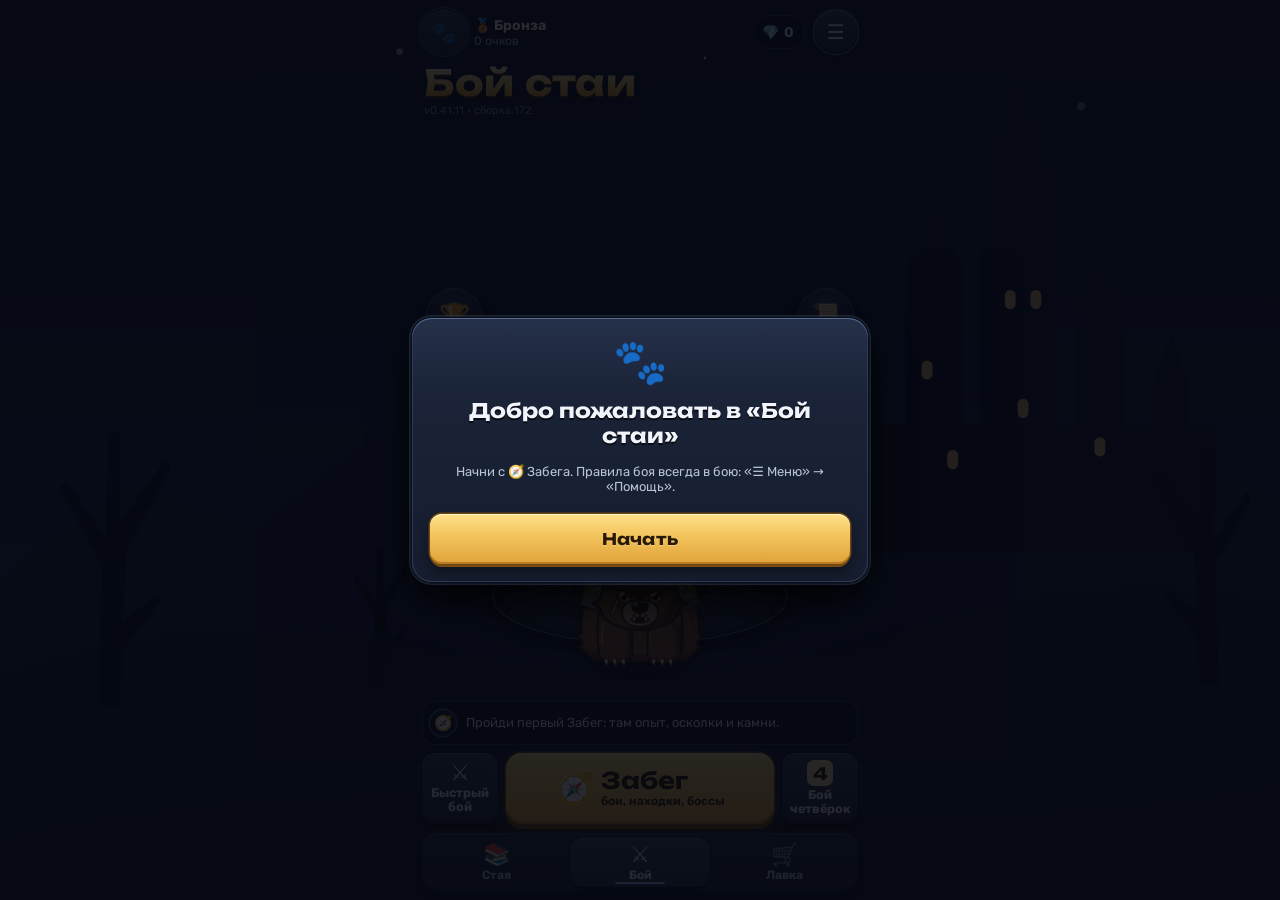
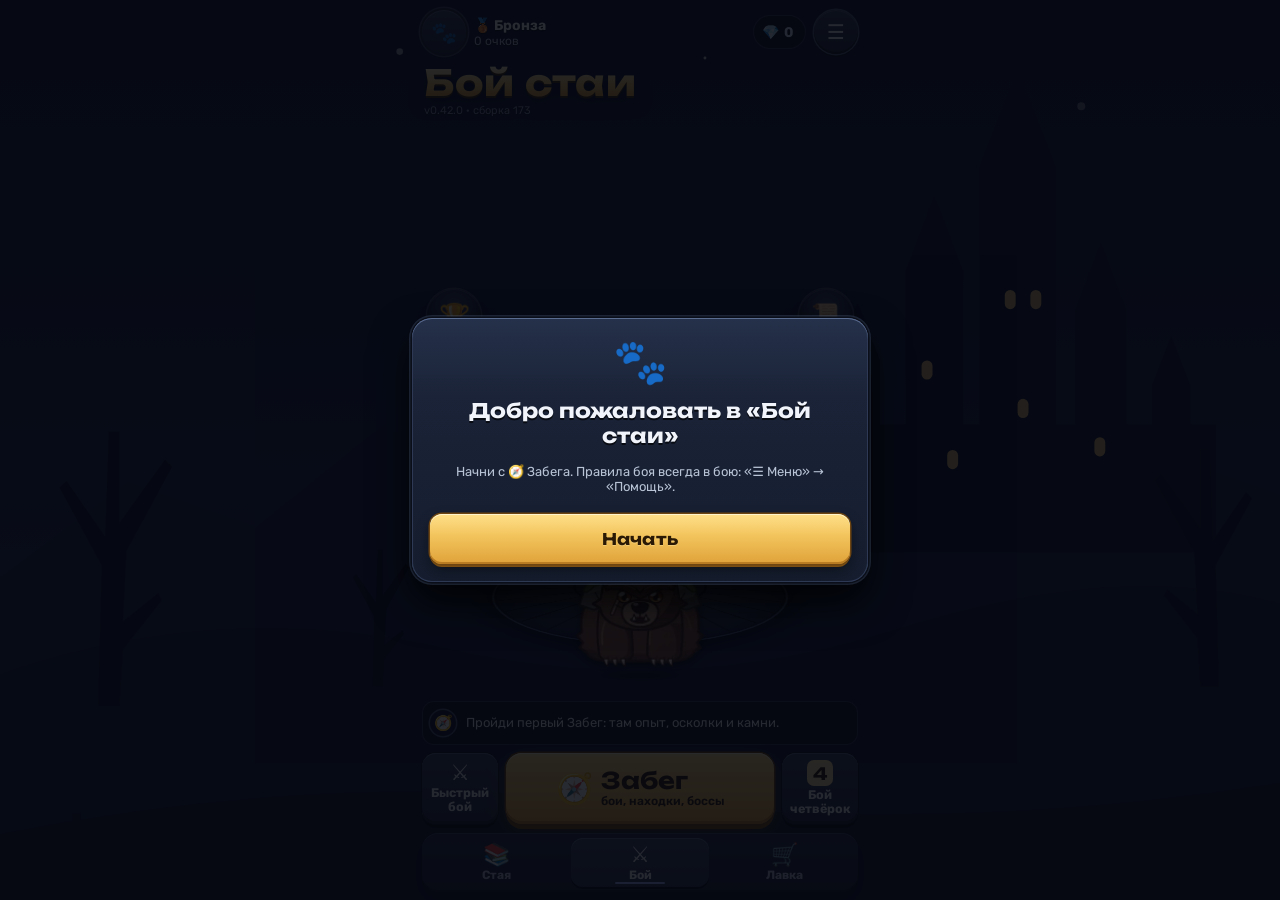
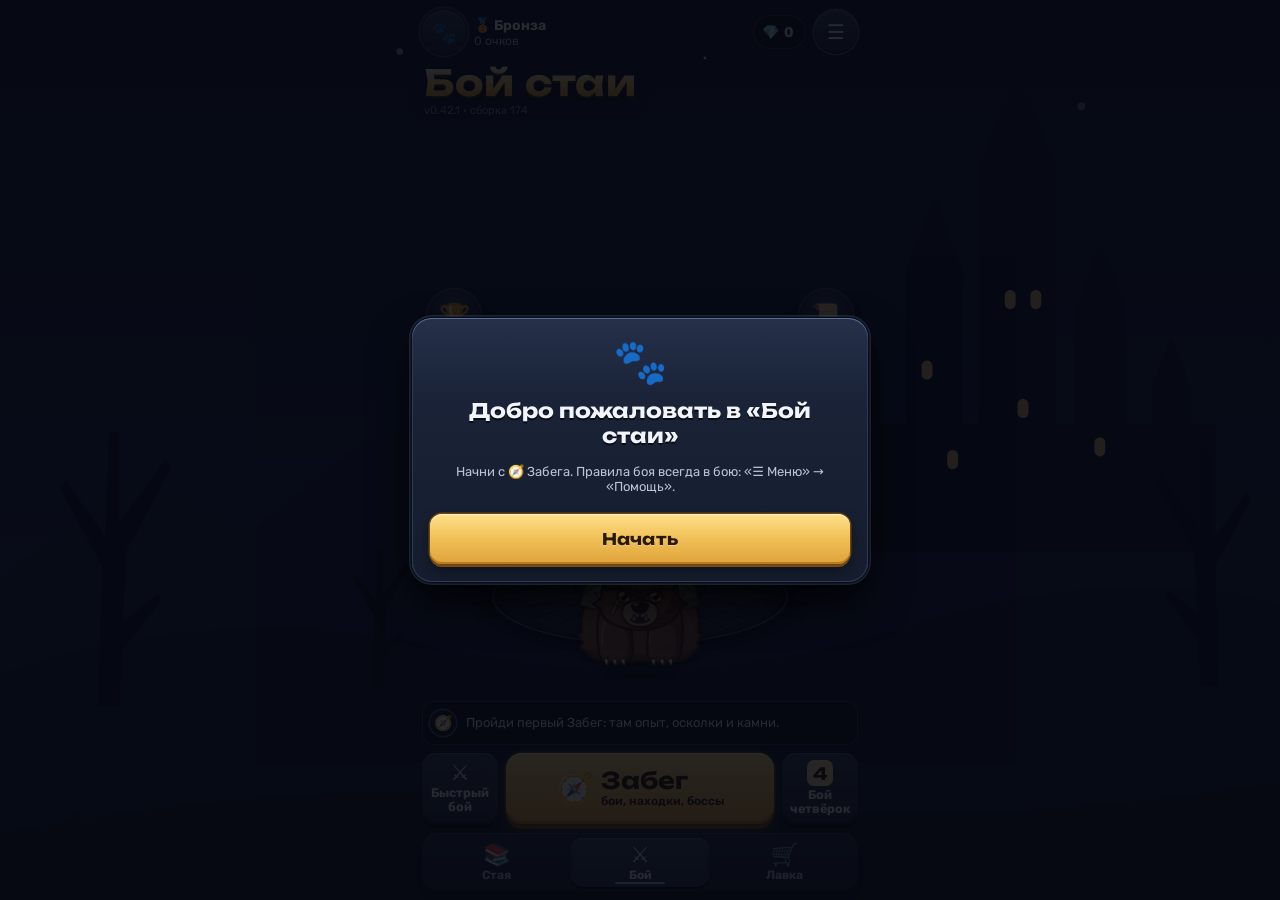
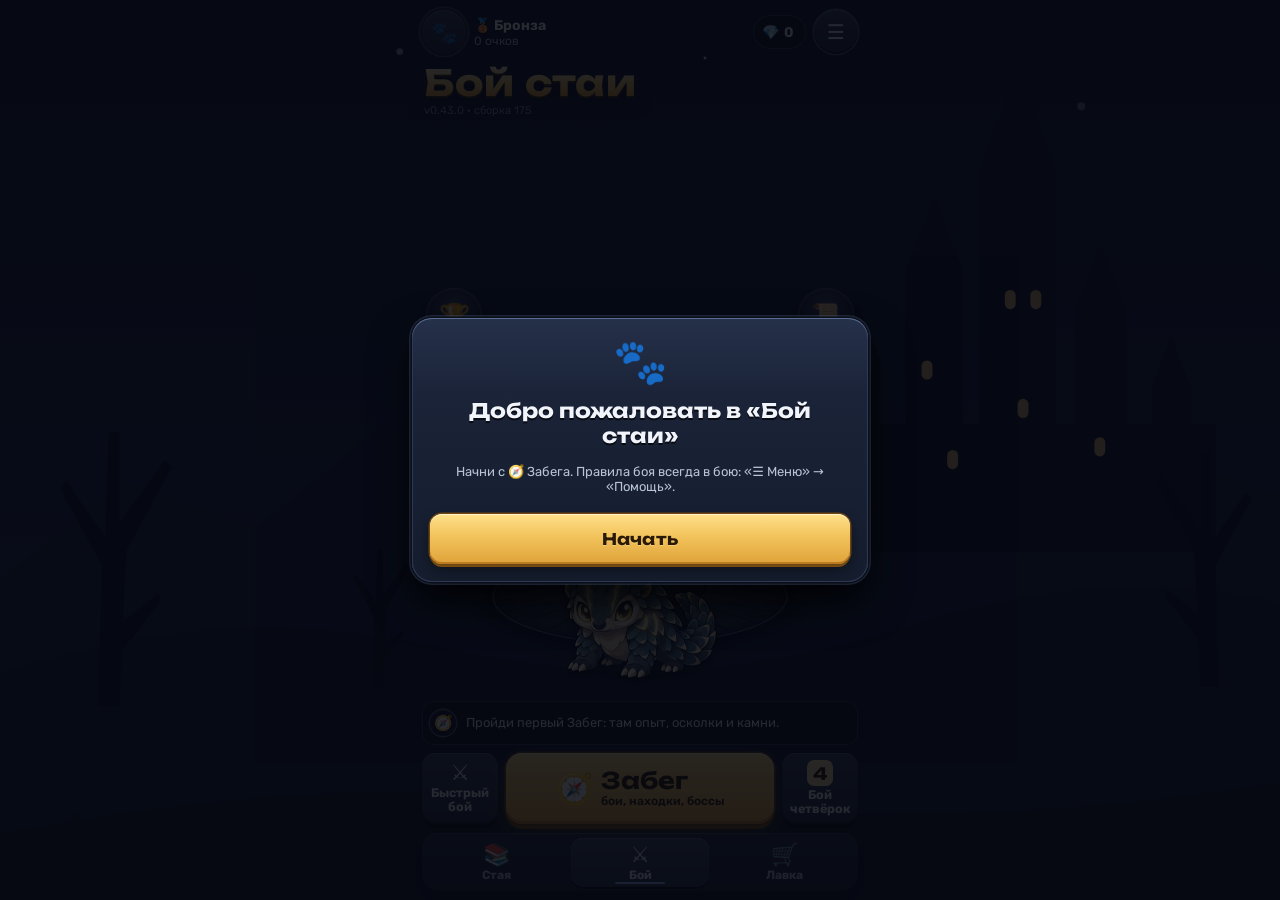
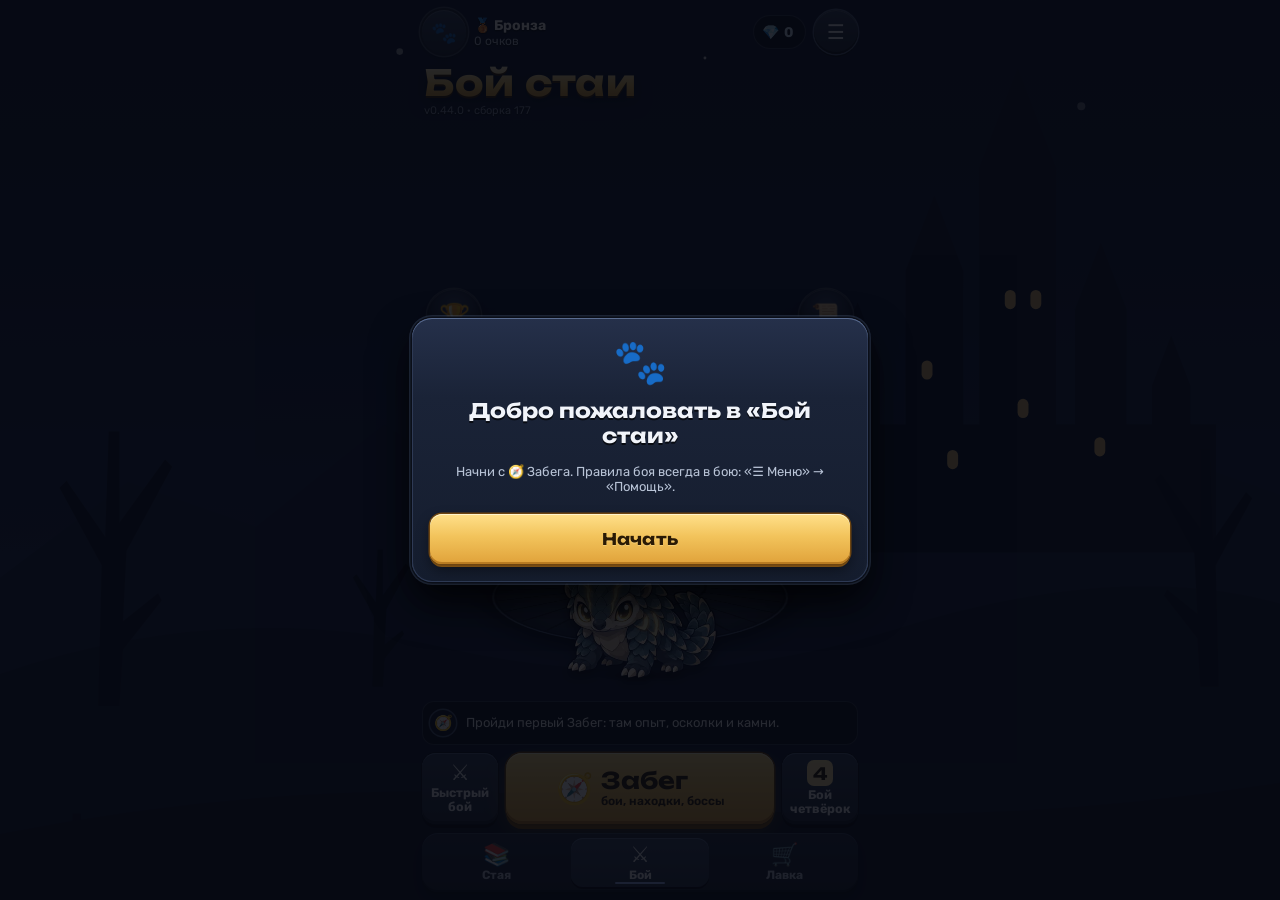
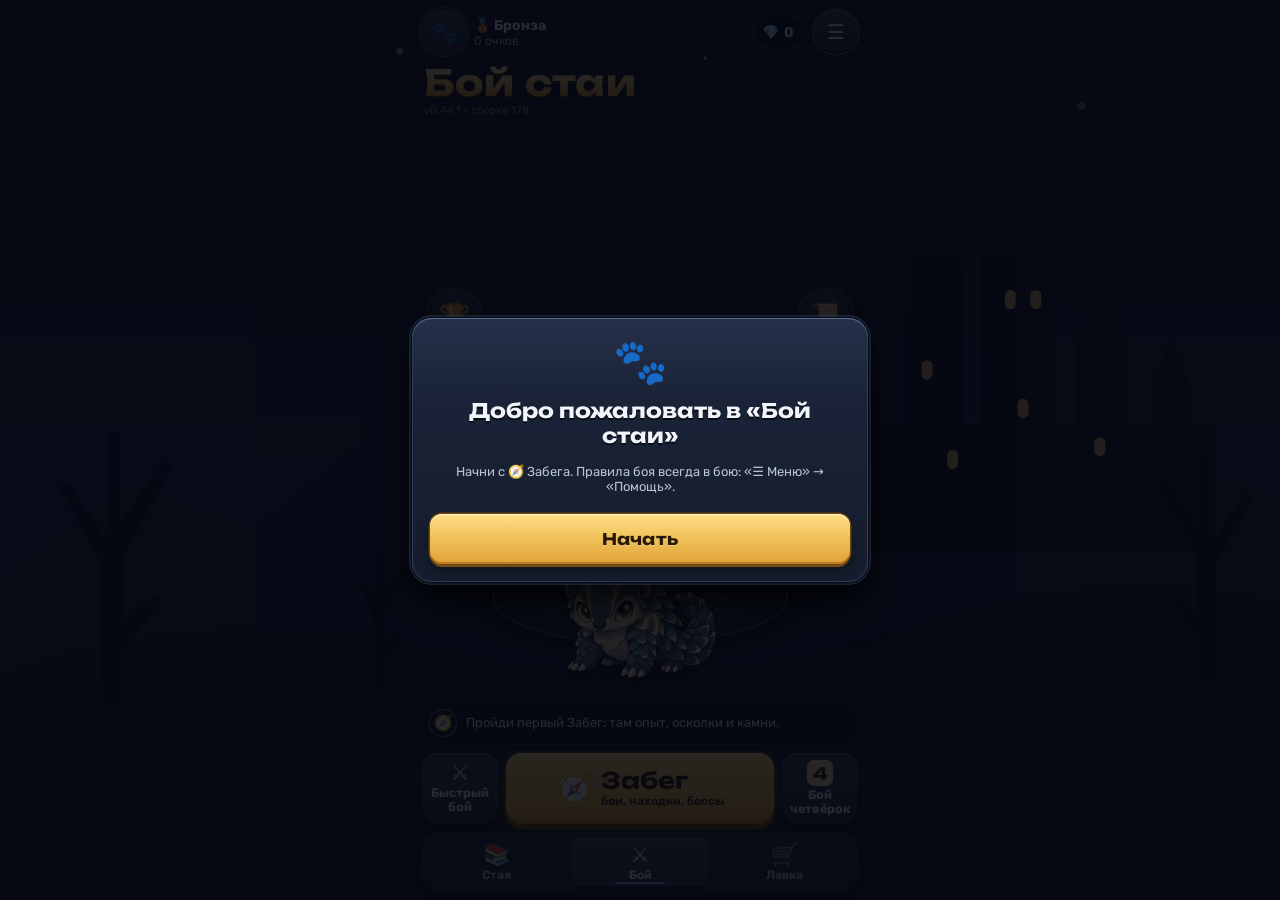
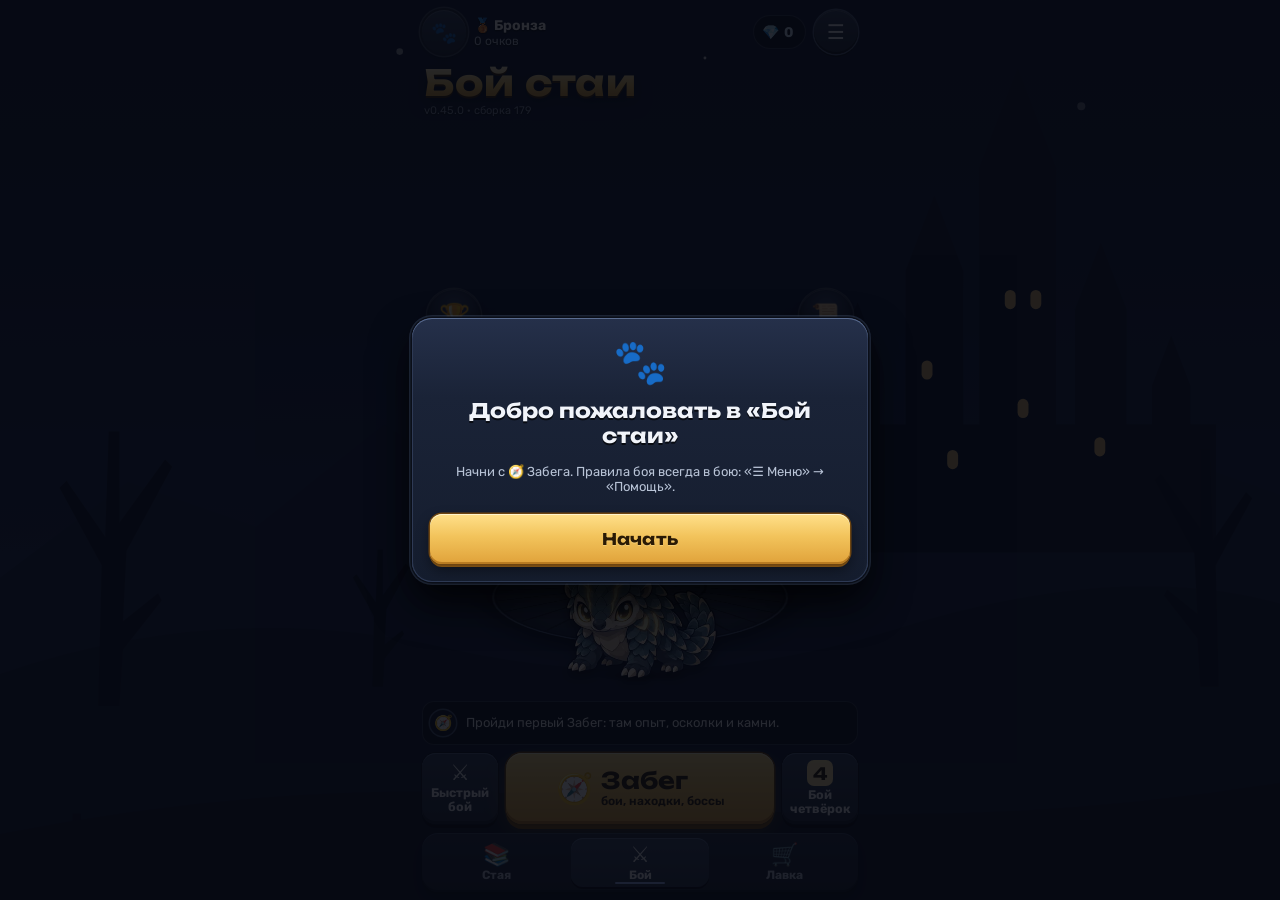
